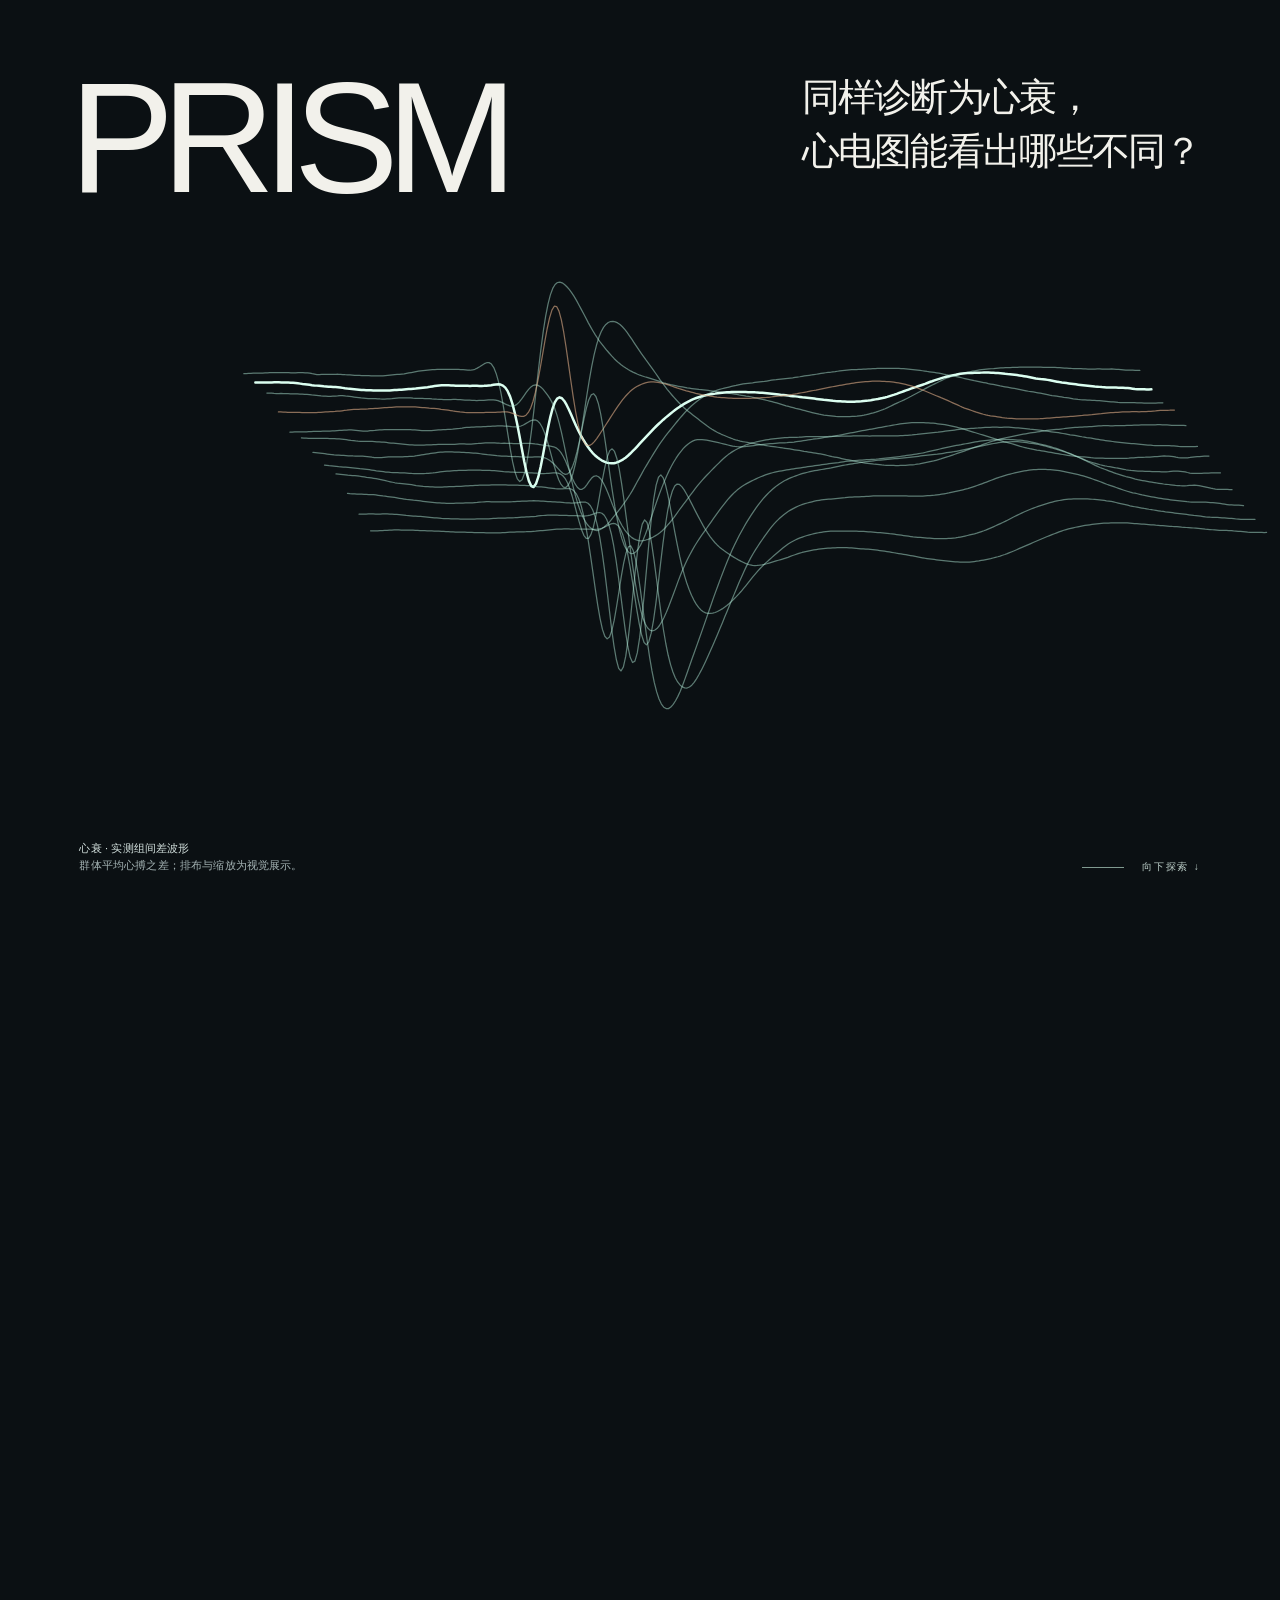
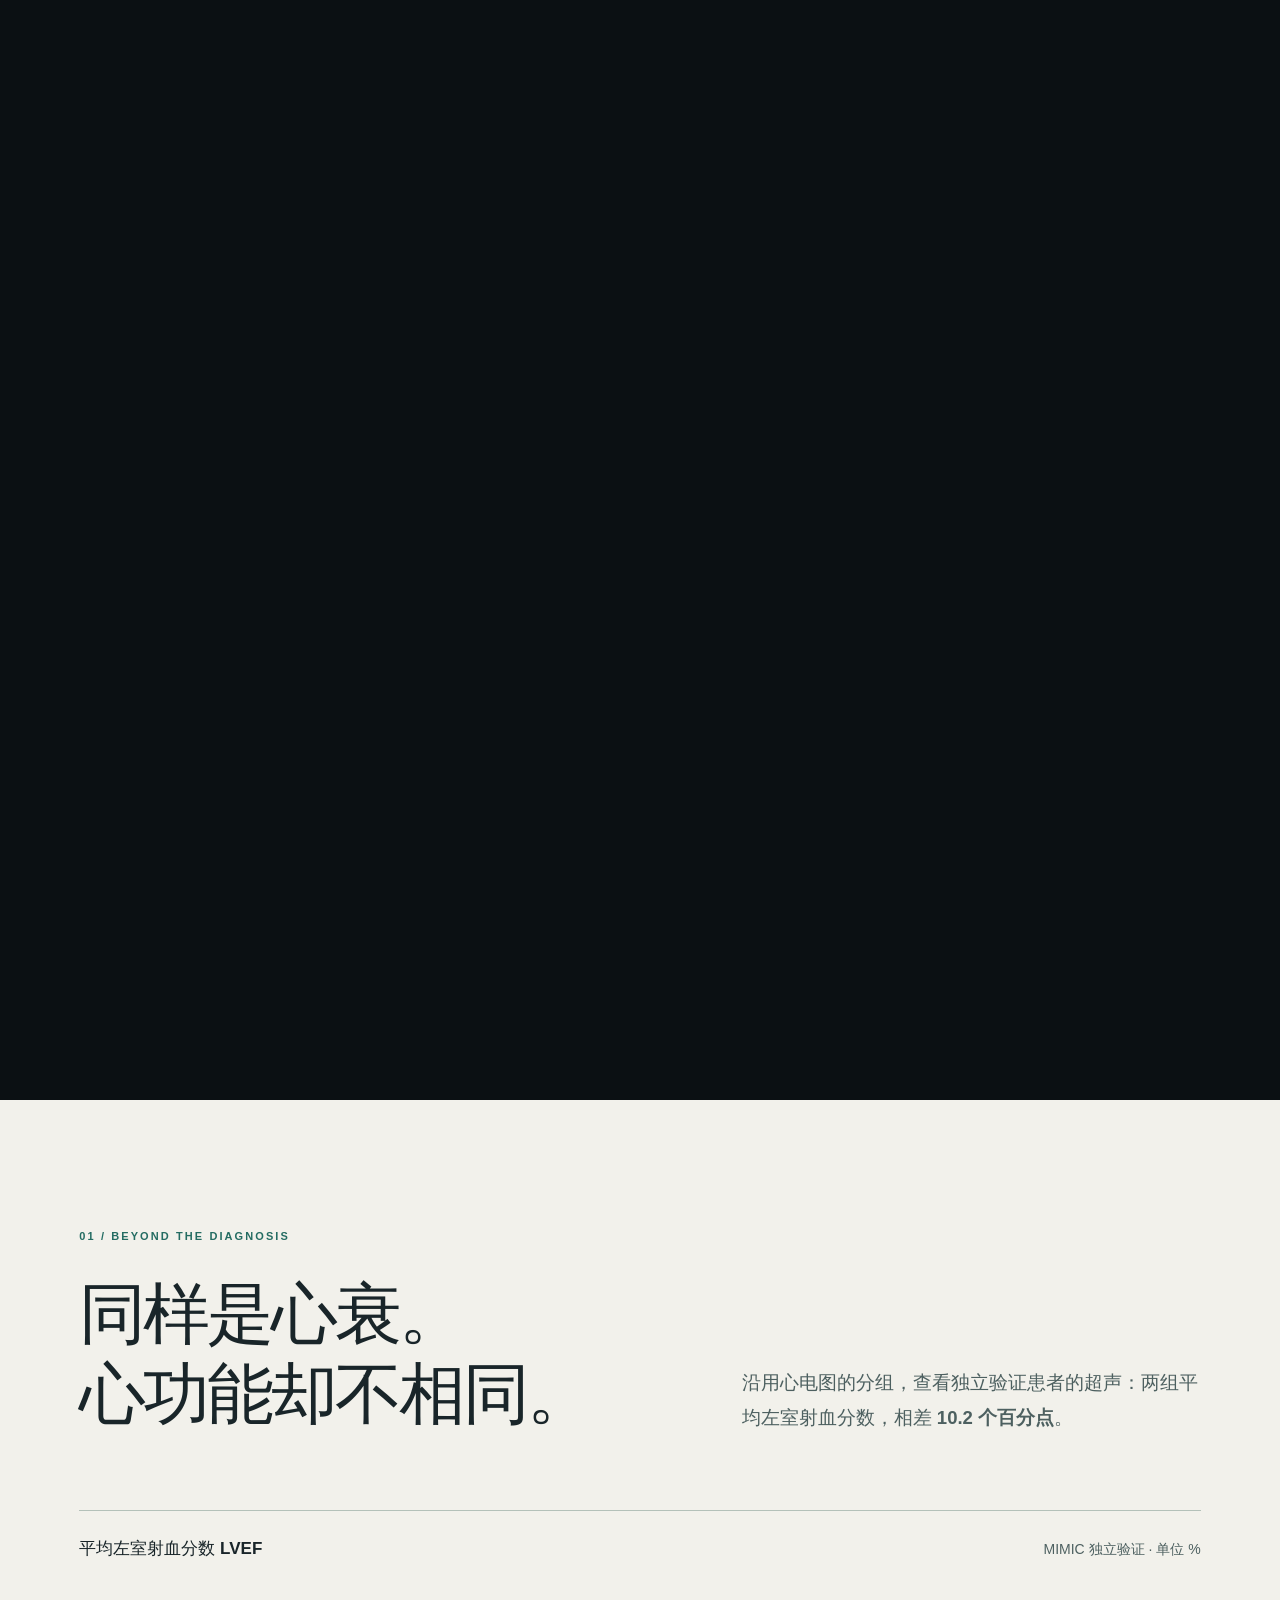
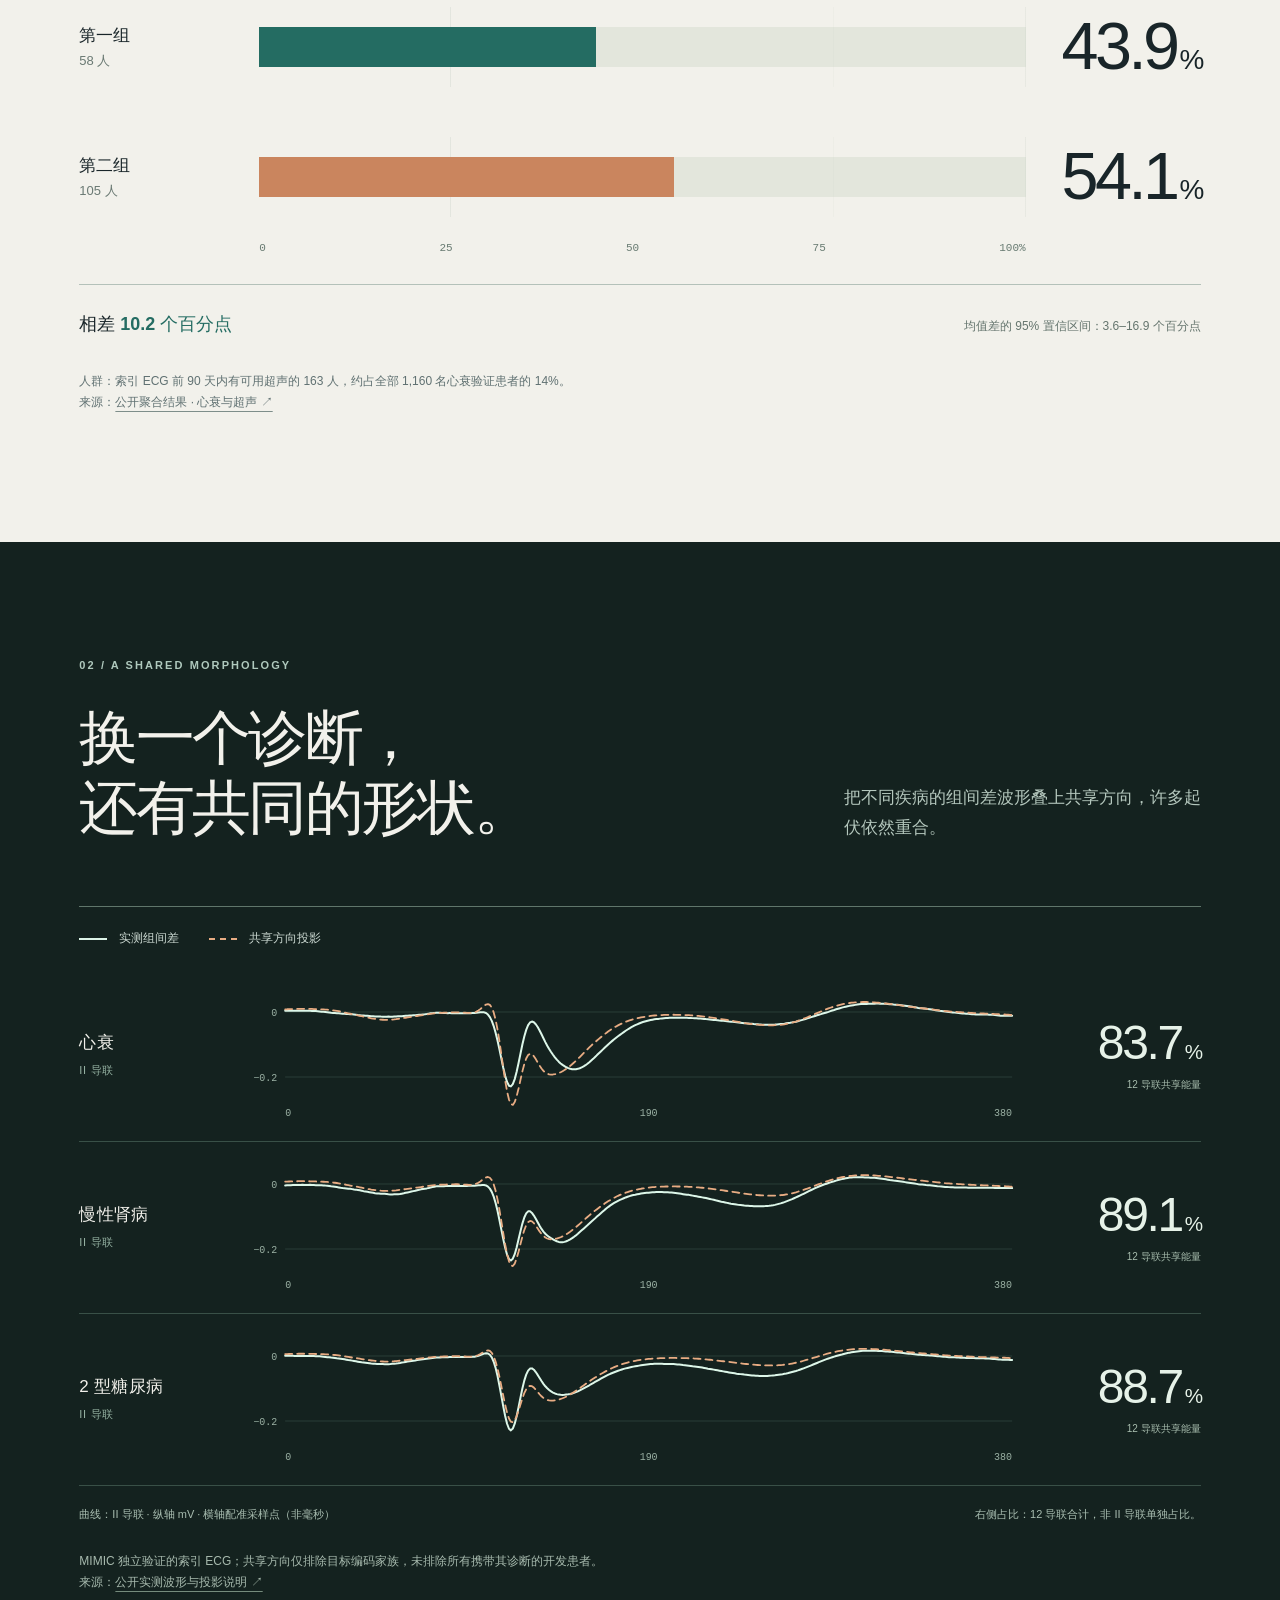
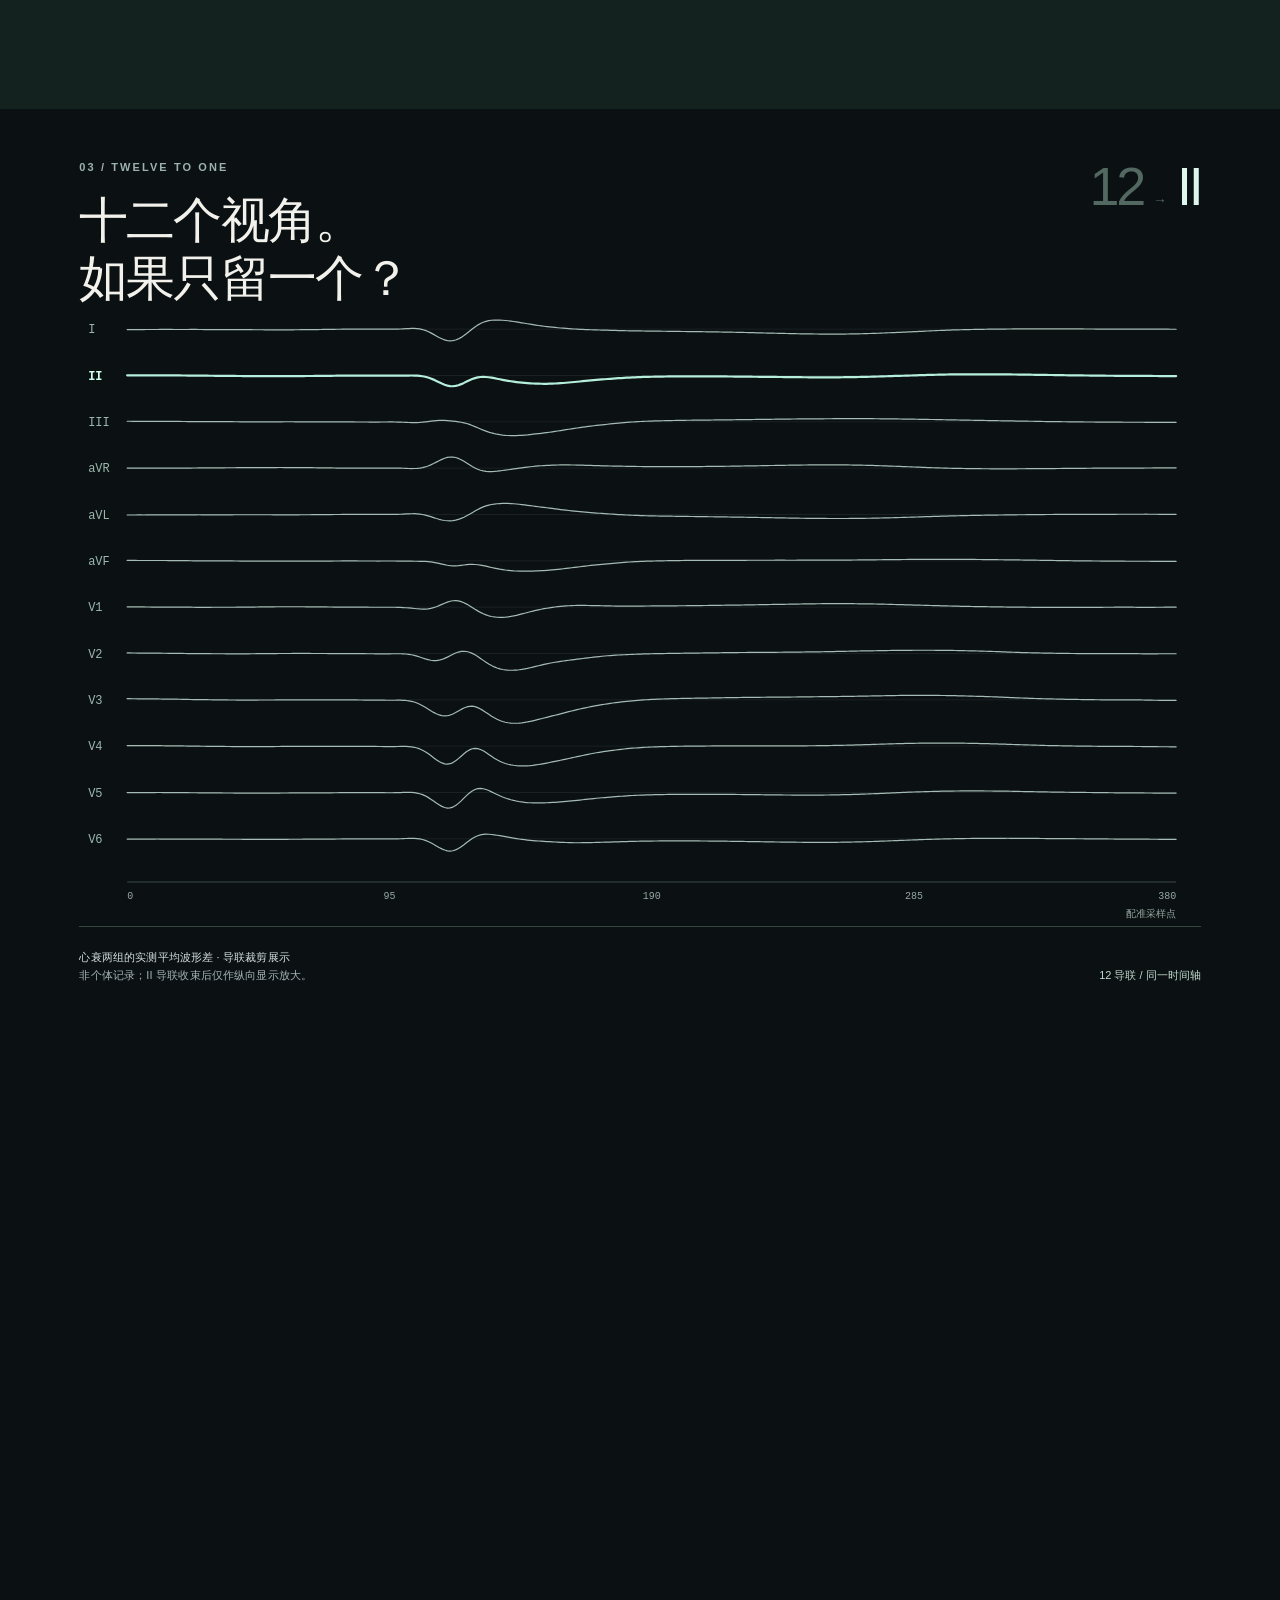
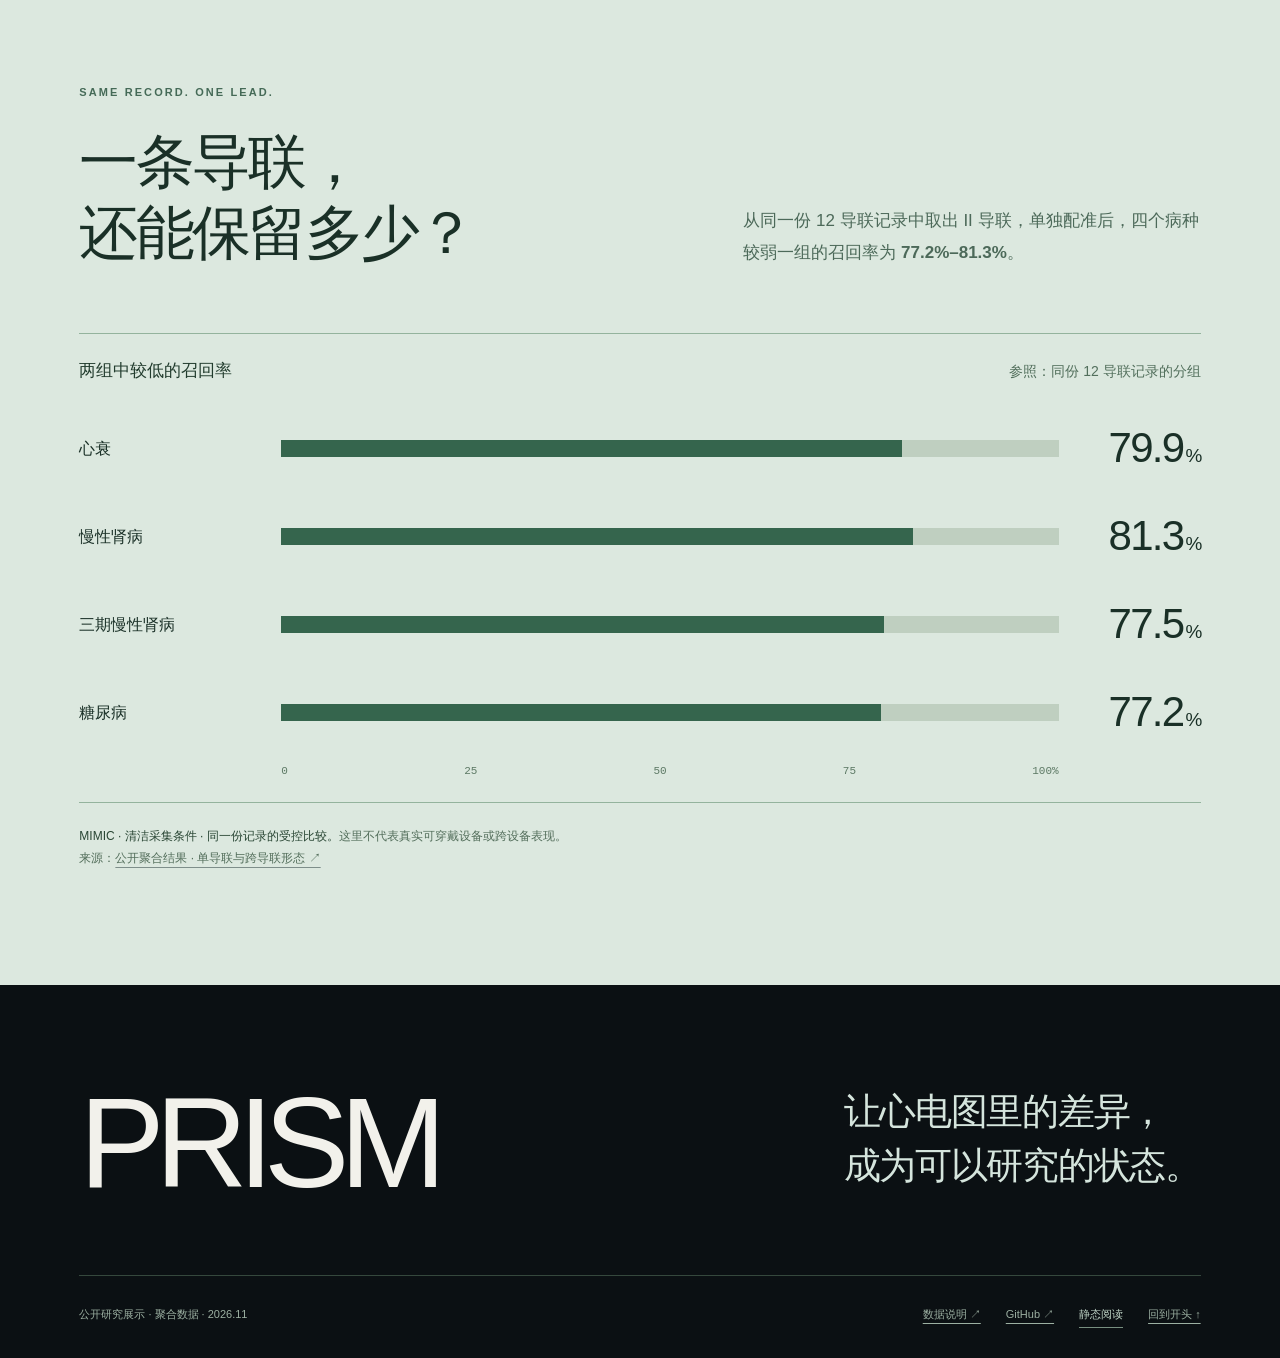
==== index.html @ 3e8dd312 "Polish static II axis readability on small screens" ====
<!doctype html>
<html lang="zh-CN">
<head>
<meta charset="utf-8">
<meta name="viewport" content="width=device-width, initial-scale=1">
<meta name="theme-color" content="#0b1013">
<meta name="description" content="同样的诊断，不同的心电状态。用实测波形、独立超声与单导联对照，走进 PRISM 的三项研究观察。">
<meta name="color-scheme" content="dark light">
<title>PRISM — 看见诊断之内的不同</title>
<style>
:root{--night:#0b1013;--paper:#f2f1eb;--ink:#192529;--mint:#b5eedb;--teal:#246c62;--amber:#ca855e;--soft:#a8b6b8;--hair:rgba(192,214,211,.2);--gutter:clamp(22px,6.2vw,108px);--max:1360px}
*{box-sizing:border-box}html{scroll-behavior:auto;background:var(--night)}body{margin:0;color:var(--paper);background:var(--night);font-family:-apple-system,BlinkMacSystemFont,"Segoe UI","PingFang SC","Hiragino Sans GB","Microsoft YaHei",sans-serif;-webkit-font-smoothing:antialiased;line-height:1.6}body,h1,h2,h3,p,figure{margin:0}a{color:inherit;text-underline-offset:5px}a:hover{text-decoration-thickness:2px}a:focus-visible,button:focus-visible{outline:2px solid currentColor;outline-offset:6px}button{font:inherit}::selection{background:#b5eedb;color:#0b1013}.skip{position:fixed;top:12px;left:12px;z-index:50;transform:translateY(-150%);padding:10px 15px;background:var(--paper);color:var(--ink)}.skip:focus{transform:none}.wrap{width:100%;max-width:var(--max);margin-inline:auto}.eyebrow{font-size:11px;letter-spacing:.19em;text-transform:uppercase;font-weight:600}.section-heading{font-size:clamp(36px,5.25vw,78px);line-height:1.2;letter-spacing:-.045em;font-weight:520}.section-heading span{display:block}.source{font-size:12px;line-height:1.8;color:#607172}.source a{text-decoration-color:#7e8e8a}.tabular{font-variant-numeric:tabular-nums}.sr-only{position:absolute;width:1px;height:1px;padding:0;margin:-1px;overflow:hidden;clip:rect(0,0,0,0);white-space:nowrap;border:0}.scene-source{font-size:11px;letter-spacing:.015em;line-height:1.6;color:#a4b3b4}.scene-source strong{font-weight:500;color:#d5e2df}.mono{font-family:"SFMono-Regular",Consolas,"Liberation Mono",monospace}
/* A native-scrolling document. Only the two stages have sticky positioning. */
.story{position:relative}.stage{position:relative;min-height:800px}.motion .story{height:300vh;height:300svh}.motion .stage{position:sticky;top:0;height:100vh;height:100svh;min-height:0}.hero{background:var(--night)}.hero-stage{isolation:isolate;overflow:hidden;height:100vh;height:100svh;min-height:680px}.hero-top{position:absolute;top:clamp(45px,8vh,90px);left:var(--gutter);right:var(--gutter);display:flex;justify-content:space-between;align-items:start;gap:40px;z-index:2}.wordmark{font-family:"Helvetica Neue",Arial,sans-serif;font-size:clamp(86px,12.3vw,182px);font-weight:500;letter-spacing:-.08em;line-height:.83;margin-left:-.065em}.hero-question{font-size:clamp(26px,3vw,47px);font-weight:450;line-height:1.42;letter-spacing:-.045em;margin-top:-.06em;max-width:18em}.hero-question span{display:block}.hero-copy{position:absolute;inset:8vh var(--gutter) auto;opacity:0;z-index:2;text-align:center;font-size:clamp(31px,4vw,61px);font-weight:450;line-height:1.32;letter-spacing:-.04em;pointer-events:none}.hero-copy span{display:block}.hero-art{position:absolute;top:27%;left:0;width:100%;height:64%;overflow:visible}.hero-trace{color:var(--mint);opacity:.36}.hero-trace use{fill:none;stroke:currentColor;stroke-width:1.25;vector-effect:non-scaling-stroke;stroke-linejoin:round;stroke-linecap:round}.hero-trace[data-lead="II"]{opacity:1;color:#dcfff1}.hero-trace[data-lead="II"] use{stroke-width:2.5}.hero-trace[data-lead="aVR"]{color:#e0ad88;opacity:.55}.hero-focus{opacity:0}.hero-focus rect{fill:#b5eedb;fill-opacity:.06;stroke:#b5eedb;stroke-opacity:.18;stroke-width:1}.hero-focus text{fill:#d1e2db;font-size:11px}.hero-axis{opacity:0;fill:#8d9e9e;font-size:11px}.hero-axis line{stroke:#91aaa1;stroke-opacity:.22}.hero-foot{position:absolute;bottom:25px;left:var(--gutter);right:var(--gutter);display:flex;justify-content:space-between;align-items:end;gap:24px;z-index:2}.scroll-note{display:flex;align-items:center;gap:18px;font-size:10px;letter-spacing:.18em;white-space:nowrap;color:#bed0ca}.scroll-note:before{content:"";width:42px;height:1px;background:#809a90}.hero-progress{position:absolute;bottom:0;left:0;height:2px;width:100%;background:#b5eedb;transform:scaleX(0);transform-origin:0 0;opacity:.65}
/* The clinical result is a quiet, fully static figure. */
.clinical{background:var(--paper);color:var(--ink);padding:clamp(80px,10vw,150px) var(--gutter)}.clinical-head{display:grid;grid-template-columns:1.22fr 1fr;align-items:end;gap:8vw;margin-bottom:75px}.clinical .eyebrow{margin-bottom:28px;color:var(--teal)}.clinical-intro{font-size:clamp(16px,1.45vw,21px);max-width:28em;color:#4d6060;line-height:1.85}.echo-chart{border-top:1px solid #b4c1b9;padding-top:24px}.figure-title{display:flex;align-items:baseline;justify-content:space-between;gap:20px;color:#4d6060;font-size:14px;margin-bottom:20px}.figure-title strong{font-weight:550;color:var(--ink);font-size:17px}.echo-row{display:grid;grid-template-columns:150px 1fr 145px;gap:30px;align-items:center;min-height:130px}.group-label{font-size:17px;font-weight:500}.group-label small{display:block;font-size:13px;font-weight:400;color:#6a7973;margin-top:2px}.echo-track{height:40px;background:#e3e6dc;position:relative}.echo-track:before{content:"";position:absolute;inset:-20px 0;background:repeating-linear-gradient(90deg,transparent 0,transparent calc(25% - 1px),#bac7bb 25%);opacity:.35}.echo-fill{position:relative;height:100%;background:var(--teal)}.echo-row.group-b .echo-fill{background:var(--amber)}.echo-value{font:400 clamp(49px,5.2vw,76px)/1.1 "Helvetica Neue",Arial,sans-serif;letter-spacing:-.055em;text-align:right;font-variant-numeric:tabular-nums}.echo-value small{font-size:.42em;margin-left:3px}.echo-axis{margin:0 175px 0 180px;display:flex;justify-content:space-between;font:11px "SFMono-Regular",Consolas,monospace;color:#687b72}.echo-summary{border-top:1px solid #b4c1b9;margin-top:30px;padding-top:25px;display:flex;justify-content:space-between;gap:32px;align-items:baseline}.echo-summary p{font-size:clamp(16px,1.4vw,20px)}.echo-summary strong{font-weight:550;color:var(--teal)}.echo-summary small{font-size:12px;color:#65756e}.clinical .source{margin-top:32px;max-width:87em}
/* Three measured differences. Dashed strokes mean projections throughout. */
.shared{background:#14221f;padding:clamp(80px,9vw,140px) var(--gutter)}.shared-head{display:flex;justify-content:space-between;gap:50px;align-items:end;margin-bottom:62px}.shared .eyebrow{color:#afc9bd;margin-bottom:28px}.shared .section-heading{font-size:clamp(35px,4.6vw,68px)}.shared-intro{font-size:17px;max-width:21em;color:#b4c7bd;line-height:1.8}.wave-legend{display:flex;gap:30px;font-size:12px;flex-wrap:wrap;color:#ccd9d2;border-top:1px solid #60766b;padding-top:22px;padding-bottom:22px}.legend-item{display:flex;gap:12px;align-items:center}.legend-line{display:inline-block;width:28px;height:0;border-top:2px solid #dcf3e7}.legend-line.projected{border-top:2px dashed #e8ac83}.shared-row{display:grid;grid-template-columns:140px minmax(0,1fr) 150px;align-items:center;gap:32px;border-bottom:1px solid #395047;padding:24px 0}.shared-label h3{font-size:17px;font-weight:500;letter-spacing:.015em}.shared-label span{font-size:11px;color:#96b3a3;letter-spacing:.06em}.shared-wave{display:block;width:100%;overflow:visible}.shared-grid line{stroke:#527165;stroke-width:1;opacity:.35}.shared-grid text,.shared-ticks text{fill:#9bb1a4;font-size:13px;font-family:Consolas,monospace}.observed-path,.shared-path{fill:none;stroke-width:2;vector-effect:non-scaling-stroke;stroke-linejoin:round;stroke-linecap:round}.observed-path{stroke:#ddf7e9}.shared-path{stroke:#e8ac83;stroke-dasharray:7 5;stroke-width:1.8}.shared-share{text-align:right}.shared-share strong{font:400 48px/1 "Helvetica Neue",Arial,sans-serif;letter-spacing:-.05em;font-variant-numeric:tabular-nums;color:#e6f2e8}.shared-share small{font-size:.43em;margin-left:3px}.shared-share span{display:block;font-size:10px;color:#a7bcad;margin-top:10px}.shared-annotation{display:flex;justify-content:space-between;gap:30px;color:#a9beb1;font-size:11px;margin-top:20px}.shared .source{margin-top:27px;color:#a7baae}.shared .source a{text-decoration-color:#758b7c}
/* The signature shot: one unchanged II path, continuously translated and scaled. */
.lead-story{background:var(--night)}.motion .lead-story{height:340vh;height:340svh}.lead-stage{padding:50px var(--gutter) 25px;display:grid;grid-template-rows:126px minmax(0,1fr) 58px;gap:8px;height:860px}.lead-top{position:relative}.lead-top .eyebrow{color:#9cb2ad;margin-bottom:14px}.lead-top h2{font-size:clamp(32px,3.8vw,56px);line-height:1.2;letter-spacing:-.04em;font-weight:450}.lead-top h2 span{display:block}.lead-copy{position:absolute;left:0;right:0;top:32px;opacity:0;font-size:clamp(32px,3.8vw,56px);line-height:1.2;letter-spacing:-.04em;pointer-events:none}.lead-copy span{display:block}.lead-count{position:absolute;right:0;top:0;font:400 54px/1 "Helvetica Neue",Arial,sans-serif;letter-spacing:-.06em;color:#526861}.lead-count span{color:#def6eb}.lead-count small{font-size:14px;letter-spacing:0;margin-inline:10px}.fold-svg{display:block;width:100%;height:100%;min-height:0;overflow:visible}.fold-row .row-baseline{stroke:#9ebdb0;stroke-opacity:.1;stroke-width:1}.fold-row use{fill:none;stroke:#a5bbb3;stroke-width:1.2;vector-effect:non-scaling-stroke;stroke-linecap:round;stroke-linejoin:round}.fold-row.selected use{stroke:var(--mint);stroke-width:2.2}.lead-label{font:13px "SFMono-Regular",Consolas,monospace;fill:#9cb8ad}.selected .lead-label{fill:#d2ffea;font-weight:600}.fold-axis text{fill:#96a89f;font:11px "SFMono-Regular",Consolas,monospace}.fold-axis line{stroke:#8fb19f;stroke-opacity:.35}.fold-scale{opacity:0}.fold-scale line{stroke:#9bb8a9;stroke-width:1}.fold-scale text{fill:#c1d2c7;font:11px "SFMono-Regular",Consolas,monospace}.lead-foot{display:flex;align-items:end;justify-content:space-between;gap:24px;border-top:1px solid #32473e;padding-top:12px}.lead-foot .scene-source{font-size:11px}.lead-phase{font-size:11px;color:#bfd9cb;white-space:nowrap}.lead-progress{height:2px;position:absolute;bottom:0;left:0;background:var(--mint);transform-origin:0 0;width:100%;transform:scaleX(0)}.static-ii{padding:30px var(--gutter) 65px;border-top:1px solid #273c32}.static-ii p{font-size:15px;color:#bfd0c6}.static-ii svg{width:100%;height:auto;display:block;margin-top:20px;max-height:320px}.motion .static-ii{display:none}.static-ii path,.static-ii use{fill:none;stroke:var(--mint);stroke-width:2;vector-effect:non-scaling-stroke}.static-ii text{fill:#a5baad;font-size:14px;font-family:Consolas,monospace}.static-ii line{stroke:#364e40}
/* The single-lead result appears only after the stage has completed. */
.single-result{background:#dce8df;color:#1a3027;padding:clamp(80px,9vw,140px) var(--gutter)}.single-head{display:grid;grid-template-columns:1.2fr 1fr;gap:9vw;margin-bottom:65px;align-items:end}.single-result .eyebrow{color:#456a57;margin-bottom:25px}.single-result .section-heading{font-size:clamp(36px,4.6vw,70px)}.single-intro{font-size:17px;line-height:1.85;color:#4c6959;max-width:28em}.recall-chart{border-top:1px solid #94b39d;padding-top:23px}.recall-chart .figure-title{color:#526f5c}.recall-chart .figure-title strong{color:#223c2e}.recall-row{display:grid;grid-template-columns:170px 1fr 110px;gap:32px;align-items:center;min-height:88px}.recall-name{font-size:16px}.recall-track{height:17px;background:#bfcfc0}.recall-fill{height:100%;background:#35654d}.recall-row strong{font:400 42px/1.1 "Helvetica Neue",Arial,sans-serif;letter-spacing:-.04em;text-align:right;font-variant-numeric:tabular-nums}.recall-row strong small{font-size:.45em;margin-left:2px}.recall-axis{display:flex;justify-content:space-between;margin:9px 142px 25px 202px;font:11px "SFMono-Regular",Consolas,monospace;color:#5d7965}.single-result .source{padding-top:23px;border-top:1px solid #94b39d;color:#536e5b}.single-result .source strong{font-weight:500;color:#294634}.closing{padding:100px var(--gutter) 26px;background:var(--night)}.closing-top{display:flex;justify-content:space-between;align-items:start;gap:50px;padding-bottom:75px}.closing-brand{font-family:"Helvetica Neue",Arial,sans-serif;font-size:clamp(72px,10vw,145px);font-weight:450;letter-spacing:-.075em;line-height:.9}.closing-line{font-size:clamp(22px,2.9vw,42px);line-height:1.45;font-weight:400;letter-spacing:-.035em;color:#d5e5dd}.footer-line{border-top:1px solid #35483d;padding-top:24px;display:flex;justify-content:space-between;gap:20px;align-items:center;color:#9cb0a2;font-size:11px}.footer-links{display:flex;gap:25px;align-items:center;flex-wrap:wrap}.footer-links a{min-height:30px;display:inline-flex;align-items:center}.static-toggle{border:0;border-bottom:1px solid #778f80;background:transparent;color:#c1d6c8;padding:4px 0;font-size:11px;cursor:pointer;display:none}.enhanced .static-toggle{display:inline-block}.static-label{display:none}.static-mode .static-label{display:block;padding:14px var(--gutter);color:#a8bdb1;font-size:12px}.static-mode .lead-stage{height:850px}.static-mode .lead-phase{display:none}
@media(min-width:1700px){.hero-top{top:10vh}.hero-question{font-size:48px}.hero-art{top:25%;height:65%}}
@media(max-width:900px){.clinical-head,.single-head{gap:45px}.hero-question{font-size:30px}.shared-row{grid-template-columns:110px 1fr 115px;gap:22px}.shared-share strong{font-size:39px}.echo-row{grid-template-columns:120px 1fr 110px;gap:25px}.echo-axis{margin-inline:145px 135px}.echo-value{font-size:56px}.shared-intro{font-size:16px}.shared-head{gap:35px}.recall-row{grid-template-columns:150px 1fr 100px;gap:25px}.recall-axis{margin-inline:175px 125px}.lead-stage{padding-top:35px;grid-template-rows:114px minmax(0,1fr) 62px}}
@media(max-width:640px){
 :root{--gutter:23px}.motion .story{height:230vh;height:230svh}.motion .lead-story{height:250vh;height:250svh}.hero-stage{min-height:650px}.hero-top{top:58px;display:block}.wordmark{font-size:clamp(81px,23vw,120px)}.hero-question{margin-top:30px;font-size:27px;line-height:1.45;letter-spacing:-.05em}.hero-art{top:36%;height:53%}.hero-copy{top:12vh;font-size:32px;text-align:left;inset-inline:var(--gutter)}.hero-foot{bottom:21px;gap:8px;align-items:end}.hero-foot .scene-source{font-size:10px;max-width:26em;line-height:1.7}.scroll-note{font-size:9px;letter-spacing:.06em;gap:8px}.scroll-note:before{width:16px}.hero-focus text{font-size:10px}.hero-axis{font-size:10px}.clinical,.shared,.single-result{padding-block:75px}.clinical-head,.single-head{grid-template-columns:1fr;gap:25px;margin-bottom:43px}.clinical .eyebrow,.shared .eyebrow,.single-result .eyebrow{margin-bottom:22px}.section-heading{font-size:39px}.clinical-intro,.single-intro{font-size:15px;line-height:1.85}.figure-title{align-items:start;font-size:11px;margin-bottom:22px;gap:12px}.figure-title strong{font-size:15px}.echo-row{grid-template-columns:1fr auto;gap:10px 15px;margin-bottom:22px;min-height:0}.group-label{font-size:14px;grid-column:1;grid-row:1}.group-label small{display:inline;margin-left:8px;font-size:11px}.echo-value{font-size:48px;grid-column:2;grid-row:1}.echo-track{grid-column:1/-1;grid-row:2;height:30px}.echo-track:before{inset:-6px 0}.echo-axis{margin:5px 0 0;font-size:10px}.echo-summary{display:block;margin-top:25px;padding-top:21px}.echo-summary p{font-size:17px}.echo-summary small{display:block;margin-top:9px}.clinical .source{margin-top:24px;font-size:11px;line-height:1.85}.shared-head{display:block;margin-bottom:35px}.shared .section-heading,.single-result .section-heading{font-size:38px}.shared-intro{font-size:15px;margin-top:26px;max-width:none}.wave-legend{gap:18px;font-size:10px;padding-block:19px}.legend-item{gap:7px}.legend-line{width:22px}.shared-row{grid-template-columns:1fr auto;gap:0;padding-block:22px}.shared-label{grid-column:1;grid-row:1;align-self:center}.shared-label h3{font-size:15px}.shared-label span{font-size:10px}.shared-share{grid-column:2;grid-row:1}.shared-share strong{font-size:33px}.shared-share span{font-size:9px;margin-top:5px}.shared-wave{grid-column:1/-1;grid-row:2;margin-top:15px;height:118px}.shared-grid text,.shared-ticks text{font-size:26px}.shared-wave .observed-path{stroke-width:1.8}.shared-wave .shared-path{stroke-width:1.5;stroke-dasharray:5 4}.shared-annotation{display:block;font-size:10px;margin-top:18px}.shared-annotation span{display:block;margin-top:5px}.shared .source{font-size:11px;line-height:1.9;margin-top:20px}.lead-stage{padding-top:32px;padding-bottom:22px;grid-template-rows:118px minmax(0,1fr) 72px;gap:6px;height:860px}.lead-top .eyebrow{font-size:10px;margin-bottom:16px}.lead-top h2,.lead-copy{font-size:31px}.lead-copy{top:33px}.lead-count{font-size:36px;right:0;top:0}.lead-count small{font-size:10px;margin-inline:4px}.lead-foot{gap:10px;align-items:start;padding-top:11px}.lead-foot .scene-source{font-size:10px;max-width:25em}.lead-phase{font-size:9px;padding-top:1px;max-width:6em;white-space:normal;text-align:right}.recall-row{grid-template-columns:1fr auto;gap:10px 15px;margin-bottom:27px;min-height:0}.recall-name{font-size:14px;grid-column:1;grid-row:1}.recall-row strong{font-size:37px;grid-column:2;grid-row:1}.recall-track{height:14px;grid-column:1/-1;grid-row:2}.recall-axis{margin:0 0 25px;font-size:10px}.single-result .source{font-size:11px;line-height:1.85}.single-result .figure-title{margin-bottom:30px}.closing{padding-top:75px}.closing-top{display:block;padding-bottom:55px}.closing-brand{font-size:95px;margin-bottom:35px}.closing-line{font-size:26px}.footer-line{display:block;font-size:10px}.footer-links{gap:20px;margin-top:17px}.static-ii{padding-top:22px}.static-ii svg text{font-size:38px}.static-mode .lead-stage{height:800px}.static-mode .fold-svg .lead-label{font-size:25px}.static-mode .fold-svg .fold-axis text{font-size:22px}
}
@media(max-height:650px) and (min-width:641px){.hero-top{top:35px}.wordmark{font-size:100px}.hero-question{font-size:28px}.hero-art{top:25%;height:63%}.lead-stage{padding-top:24px;grid-template-rows:95px minmax(0,1fr) 46px}.lead-top h2,.lead-copy{font-size:34px}.lead-top .eyebrow{font-size:10px;margin-bottom:8px}.lead-copy{top:27px}.lead-foot{padding-top:8px}.lead-foot .scene-source{font-size:9px}.lead-count{font-size:38px}}
@media(prefers-reduced-motion:reduce){html{scroll-behavior:auto}.motion .story{height:auto!important}.motion .stage{position:relative!important;height:850px;min-height:0}.motion .static-ii{display:block}.hero-progress,.lead-progress{display:none}}
@media print{body{background:white;color:black}.story,.motion .story{height:auto!important}.stage,.motion .stage{position:relative!important;height:720px!important;break-inside:avoid}.hero,.lead-story,.shared,.closing{print-color-adjust:exact;-webkit-print-color-adjust:exact}.static-ii,.motion .static-ii{display:block}.static-toggle,.scroll-note{display:none}.clinical,.shared,.single-result{padding:50px 30px;break-inside:avoid}}
</style>
</head>
<body>
<noscript><style>@media(max-width:640px){.lead-stage{height:auto;grid-template-rows:118px 280px 72px}.fold-svg .lead-label{font-size:36px}.fold-svg .fold-axis text{font-size:30px}.shared-grid text,.shared-ticks text{font-size:34px}}</style></noscript>
<a class="skip" href="#clinical">跳到研究结果</a>
<main id="top">
<section class="story hero" id="opening" aria-label="从心电图看见同一诊断内的不同">
 <div class="stage hero-stage">
  <div class="hero-top"><h1 class="wordmark">PRISM</h1><p class="hero-question"><span>同样诊断为心衰，</span><span>心电图能看出哪些不同？</span></p></div>
  <p class="hero-copy" id="hero-copy-one" aria-hidden="true"><span>放在同一坐标里，</span><span>差异显出形状。</span></p>
  <p class="hero-copy" id="hero-copy-two" aria-hidden="true"><span>先用心电图分组，</span><span>再打开超声报告。</span></p>
  <svg class="hero-art" viewBox="0 0 1400 650" xmlns:xlink="http://www.w3.org/1999/xlink" role="img" aria-label="心衰两组的实测平均心搏差，十二条导联的视觉排布；非个人 ECG。滚动后对齐并聚焦 II 导联。">
   <defs><path id="hf-I" vector-effect="non-scaling-stroke" stroke-linejoin="round" stroke-linecap="round" d="M0.000,8.90397 L2.632,8.56837 L5.263,8.38109 L7.895,8.10903 L10.526,7.77898 L13.158,7.68788 L15.789,7.65776 L18.421,7.62053 L21.053,7.34049 L23.684,7.14501 L26.316,6.90470 L28.947,6.59927 L31.579,6.34259 L34.211,6.42334 L36.842,6.48926 L39.474,6.30493 L42.105,6.40777 L44.737,6.57028 L47.368,6.56694 L50.000,6.58062 L52.632,6.76147 L55.263,6.80074 L57.895,6.74617 L60.526,6.49987 L63.158,6.29314 L65.789,6.37938 L68.421,6.76680 L71.053,7.03966 L73.684,7.67607 L76.316,8.85980 L78.947,9.79887 L81.579,10.66474 L84.211,10.75202 L86.842,10.60686 L89.474,10.35338 L92.105,10.52341 L94.737,10.41659 L97.368,10.26385 L100.000,10.14999 L102.632,10.12259 L105.263,10.08264 L107.895,10.31921 L110.526,10.75037 L113.158,11.09816 L115.789,11.32287 L118.421,11.50245 L121.053,11.91020 L123.684,12.33138 L126.316,12.43197 L128.947,12.75620 L131.579,13.01449 L134.211,13.06795 L136.842,13.05447 L139.474,13.09344 L142.105,13.50712 L144.737,13.68875 L147.368,13.88722 L150.000,13.89176 L152.632,13.87947 L155.263,13.53023 L157.895,13.10514 L160.526,12.62606 L163.158,12.08060 L165.789,11.42616 L168.421,10.93128 L171.053,10.49718 L173.684,10.17686 L176.316,9.64744 L178.947,9.05453 L181.579,8.11539 L184.211,7.14094 L186.842,6.32403 L189.474,5.40314 L192.105,4.40192 L194.737,3.30759 L197.368,2.53224 L200.000,1.89769 L202.632,1.47061 L205.263,0.99553 L207.895,0.44196 L210.526,-0.10775 L213.158,-0.45251 L215.789,-0.65765 L218.421,-0.75781 L221.053,-0.76920 L223.684,-0.94529 L226.316,-0.93882 L228.947,-0.92652 L231.579,-0.76062 L234.211,-0.69713 L236.842,-0.54432 L239.474,-0.66137 L242.105,-0.41419 L244.737,0.05356 L247.368,0.50941 L250.000,1.02081 L252.632,1.17331 L255.263,0.57004 L257.895,-0.98547 L260.526,-3.56460 L263.158,-6.52709 L265.789,-10.06873 L268.421,-13.44628 L271.053,-15.56031 L273.684,-15.82391 L276.316,-12.53246 L278.947,-4.74271 L281.579,8.19836 L284.211,26.63425 L286.842,50.59917 L289.474,79.30329 L292.105,111.11804 L294.737,144.50307 L297.368,176.61446 L300.000,205.15421 L302.632,227.89779 L305.263,242.94433 L307.895,248.95369 L310.526,244.94678 L313.158,231.01999 L315.789,207.24359 L318.421,174.81907 L321.053,135.41667 L323.684,91.09957 L326.316,44.19844 L328.947,-2.36499 L331.579,-46.39886 L334.211,-86.06603 L336.842,-119.43909 L339.474,-146.06026 L342.105,-166.54032 L344.737,-180.96159 L347.368,-189.69215 L350.000,-194.12754 L352.632,-195.10145 L355.263,-193.35514 L357.895,-189.76000 L360.526,-184.62701 L363.158,-178.68382 L365.789,-171.54734 L368.421,-163.73536 L371.053,-154.95127 L373.684,-145.25539 L376.316,-135.40417 L378.947,-125.77467 L381.579,-115.65261 L384.211,-105.41625 L386.842,-95.90551 L389.474,-86.82429 L392.105,-78.16809 L394.737,-70.00554 L397.368,-62.63655 L400.000,-55.85552 L402.632,-49.32312 L405.263,-42.73225 L407.895,-36.65845 L410.526,-30.71477 L413.158,-25.11092 L415.789,-20.11527 L418.421,-15.31385 L421.053,-10.93342 L423.684,-7.15910 L426.316,-3.66404 L428.947,-0.37295 L431.579,2.69015 L434.211,5.32129 L436.842,7.67293 L439.474,10.02844 L442.105,12.23406 L444.737,13.96503 L447.368,15.66710 L450.000,17.23008 L452.632,18.68191 L455.263,20.35128 L457.895,22.02903 L460.526,23.72774 L463.158,25.53889 L465.789,27.29581 L468.421,29.05621 L471.053,30.60704 L473.684,31.93882 L476.316,33.15790 L478.947,34.22987 L481.579,35.25221 L484.211,36.42910 L486.842,37.44541 L489.474,38.35804 L492.105,39.29958 L494.737,40.31201 L497.368,41.09833 L500.000,41.86432 L502.632,42.57843 L505.263,43.21652 L507.895,43.78111 L510.526,44.19790 L513.158,44.70574 L515.789,45.38340 L518.421,46.15963 L521.053,46.82482 L523.684,47.57183 L526.316,48.42925 L528.947,49.16682 L531.579,49.84631 L534.211,50.50867 L536.842,51.13325 L539.474,51.86063 L542.105,52.60380 L544.737,53.29393 L547.368,54.11426 L550.000,55.06312 L552.632,56.04546 L555.263,56.86479 L557.895,57.64771 L560.526,58.55605 L563.158,59.33023 L565.789,60.18047 L568.421,61.40562 L571.053,62.55251 L573.684,63.71846 L576.316,64.82145 L578.947,65.91381 L581.579,67.17687 L584.211,68.51548 L586.842,69.77591 L589.474,71.05233 L592.105,72.51403 L594.737,74.01183 L597.368,75.41625 L600.000,76.97234 L602.632,78.62540 L605.263,80.26820 L607.895,81.72684 L610.526,83.17256 L613.158,84.59181 L615.789,85.91985 L618.421,87.11514 L621.053,88.44970 L623.684,89.80933 L626.316,91.10514 L628.947,92.56703 L631.579,94.00782 L634.211,95.31404 L636.842,96.55711 L639.474,97.76531 L642.105,99.04177 L644.737,100.08770 L647.368,100.85360 L650.000,101.44542 L652.632,102.07918 L655.263,102.60484 L657.895,103.29936 L660.526,103.97317 L663.158,104.25805 L665.789,104.36519 L668.421,104.37594 L671.053,104.46884 L673.684,104.34627 L676.316,104.14598 L678.947,103.97948 L681.579,103.89493 L684.211,103.49880 L686.842,102.80393 L689.474,102.00103 L692.105,101.09514 L694.737,99.93713 L697.368,98.63493 L700.000,97.30724 L702.632,95.97422 L705.263,94.36686 L707.895,92.58933 L710.526,90.74137 L713.158,88.88872 L715.789,86.82580 L718.421,84.42735 L721.053,81.88243 L723.684,79.28094 L726.316,76.71403 L728.947,74.24045 L731.579,71.88649 L734.211,69.55148 L736.842,67.11484 L739.474,64.53130 L742.105,61.90873 L744.737,59.19845 L747.368,56.31574 L750.000,53.55389 L752.632,50.70686 L755.263,47.89349 L757.895,45.04213 L760.526,42.15043 L763.158,39.21587 L765.789,36.48892 L768.421,33.92050 L771.053,31.45521 L773.684,28.88850 L776.316,26.21019 L778.947,23.65115 L781.579,21.25855 L784.211,19.03402 L786.842,17.03880 L789.474,15.32435 L792.105,13.61878 L794.737,12.14114 L797.368,10.73971 L800.000,9.49914 L802.632,8.28450 L805.263,7.13776 L807.895,5.83982 L810.526,4.49938 L813.158,3.30146 L815.789,2.33783 L818.421,1.39427 L821.053,0.43761 L823.684,-0.28235 L826.316,-0.84616 L828.947,-1.26261 L831.579,-1.71225 L834.211,-2.15697 L836.842,-2.54911 L839.474,-3.15560 L842.105,-3.69556 L844.737,-4.14326 L847.368,-4.37625 L850.000,-4.52930 L852.632,-4.71351 L855.263,-4.87649 L857.895,-5.00489 L860.526,-5.07650 L863.158,-5.33326 L865.789,-5.56295 L868.421,-5.53910 L871.053,-5.64977 L873.684,-5.72557 L876.316,-5.73450 L878.947,-5.92498 L881.579,-5.94128 L884.211,-5.83217 L886.842,-5.64564 L889.474,-5.54483 L892.105,-5.44285 L894.737,-5.16102 L897.368,-5.13630 L900.000,-5.12830 L902.632,-5.18330 L905.263,-5.13884 L907.895,-4.92110 L910.526,-4.49241 L913.158,-4.00065 L915.789,-3.57025 L918.421,-3.31595 L921.053,-3.08516 L923.684,-2.76092 L926.316,-2.61904 L928.947,-2.49006 L931.579,-2.42953 L934.211,-2.29380 L936.842,-1.94122 L939.474,-1.62705 L942.105,-1.37736 L944.737,-1.34066 L947.368,-1.40636 L950.000,-1.51607 L952.632,-1.60977 L955.263,-1.72163 L957.895,-1.58462 L960.526,-1.54801 L963.158,-1.43373 L965.789,-1.57973 L968.421,-1.60735 L971.053,-1.34683 L973.684,-1.02669 L976.316,-0.65184 L978.947,-0.17419 L981.579,0.32526 L984.211,0.93252 L986.842,0.99791 L989.474,0.96556 L992.105,1.10634 L994.737,1.34495 L997.368,1.58424 L1000.000,1.60201"/>
<path id="hf-II" vector-effect="non-scaling-stroke" stroke-linejoin="round" stroke-linecap="round" d="M0.000,-3.57500 L2.632,-3.72789 L5.263,-3.66269 L7.895,-3.57015 L10.526,-3.73288 L13.158,-3.78495 L15.789,-3.54684 L18.421,-3.58447 L21.053,-3.98858 L23.684,-3.99868 L26.316,-3.89875 L28.947,-3.84132 L31.579,-3.65024 L34.211,-3.49721 L36.842,-3.42458 L39.474,-3.23686 L42.105,-2.84760 L44.737,-2.44850 L47.368,-1.81571 L50.000,-1.10381 L52.632,-0.41793 L55.263,0.14887 L57.895,0.76785 L60.526,1.53821 L63.158,2.42034 L65.789,2.99698 L68.421,3.34970 L71.053,3.73966 L73.684,4.11038 L76.316,4.73974 L78.947,5.23334 L81.579,5.73488 L84.211,6.00179 L86.842,6.27252 L89.474,6.59171 L92.105,6.99721 L94.737,7.57445 L97.368,8.36294 L100.000,9.21493 L102.632,9.91854 L105.263,10.49793 L107.895,10.98005 L110.526,11.37479 L113.158,11.80316 L115.789,12.44032 L118.421,13.06642 L121.053,13.23613 L123.684,13.50451 L126.316,13.66404 L128.947,13.66861 L131.579,14.09136 L134.211,14.36960 L136.842,14.28648 L139.474,14.28914 L142.105,14.20886 L144.737,14.38603 L147.368,14.26826 L150.000,13.94939 L152.632,13.52930 L155.263,13.20773 L157.895,13.14377 L160.526,12.74056 L163.158,12.29905 L165.789,11.84154 L168.421,11.41977 L171.053,11.03358 L173.684,10.65679 L176.316,10.17519 L178.947,9.77672 L181.579,9.25459 L184.211,8.64968 L186.842,8.07946 L189.474,7.48712 L192.105,6.87272 L194.737,6.07903 L197.368,5.15075 L200.000,4.10339 L202.632,3.47086 L205.263,2.90721 L207.895,2.45843 L210.526,2.33123 L213.158,2.50395 L215.789,2.70727 L218.421,2.83813 L221.053,3.10882 L223.684,3.47244 L226.316,3.46424 L228.947,3.51801 L231.579,3.63050 L234.211,3.63143 L236.842,3.77818 L239.474,3.91399 L242.105,3.81343 L244.737,3.77074 L247.368,3.79229 L250.000,4.04197 L252.632,4.17239 L255.263,3.85018 L257.895,3.40937 L260.526,2.95424 L263.158,2.44274 L265.789,1.51728 L268.421,0.68621 L271.053,0.50716 L273.684,1.01338 L276.316,3.25298 L278.947,7.87482 L281.579,15.68773 L284.211,27.27715 L286.842,43.28058 L289.474,63.58870 L292.105,87.69467 L294.737,114.90270 L297.368,143.38729 L300.000,171.59286 L302.632,196.19641 L305.263,215.37630 L307.895,226.76101 L310.526,229.04401 L313.158,222.02513 L315.789,206.53127 L318.421,184.02791 L321.053,157.18515 L323.684,128.24839 L326.316,100.13891 L328.947,75.22332 L331.579,55.03485 L334.211,40.60815 L336.842,32.17413 L339.474,29.41806 L342.105,31.51020 L344.737,37.51841 L347.368,46.36529 L350.000,56.97992 L352.632,68.63364 L355.263,80.80156 L357.895,92.62431 L360.526,103.57602 L363.158,113.85042 L365.789,122.91795 L368.421,131.47189 L371.053,139.40366 L373.684,146.54146 L376.316,152.86829 L378.947,158.33703 L381.579,162.81582 L384.211,166.69239 L386.842,170.09839 L389.474,172.65096 L392.105,174.68201 L394.737,175.84933 L397.368,176.25821 L400.000,176.08730 L402.632,174.88906 L405.263,172.93930 L407.895,170.45845 L410.526,167.34326 L413.158,163.72584 L415.789,159.37218 L418.421,154.50117 L421.053,149.34558 L423.684,144.14772 L426.316,138.45405 L428.947,132.56155 L431.579,127.04761 L434.211,121.51346 L436.842,115.81991 L439.474,110.28995 L442.105,104.71409 L444.737,99.04888 L447.368,93.76750 L450.000,88.84475 L452.632,84.05299 L455.263,79.19524 L457.895,74.55579 L460.526,70.24846 L463.158,66.01945 L465.789,61.76525 L468.421,57.68001 L471.053,53.82721 L473.684,50.16163 L476.316,46.68162 L478.947,43.55216 L481.579,40.58983 L484.211,37.83183 L486.842,35.28766 L489.474,32.99604 L492.105,30.95967 L494.737,29.19919 L497.368,27.66864 L500.000,26.12944 L502.632,24.71505 L505.263,23.58272 L507.895,22.58458 L510.526,21.83522 L513.158,21.17674 L515.789,20.39662 L518.421,19.67399 L521.053,19.11846 L523.684,18.57353 L526.316,18.20193 L528.947,18.01668 L531.579,17.74858 L534.211,17.64571 L536.842,17.54563 L539.474,17.46539 L542.105,17.42873 L544.737,17.51861 L547.368,17.73019 L550.000,17.89606 L552.632,17.97529 L555.263,18.12519 L557.895,18.36355 L560.526,18.84630 L563.158,19.21656 L565.789,19.45385 L568.421,19.81438 L571.053,20.23132 L573.684,20.78362 L576.316,21.37905 L578.947,21.90457 L581.579,22.63646 L584.211,23.28980 L586.842,23.97470 L589.474,24.46175 L592.105,24.89664 L594.737,25.59263 L597.368,26.29825 L600.000,26.81985 L602.632,27.27338 L605.263,27.85001 L607.895,28.51244 L610.526,29.27306 L613.158,29.81162 L615.789,30.38025 L618.421,30.96277 L621.053,31.66595 L623.684,32.25427 L626.316,32.96465 L628.947,33.61945 L631.579,34.26073 L634.211,34.90795 L636.842,35.32464 L639.474,35.81170 L642.105,36.42130 L644.737,37.09549 L647.368,37.58693 L650.000,37.90845 L652.632,38.22148 L655.263,38.69327 L657.895,38.91584 L660.526,39.02861 L663.158,39.16599 L665.789,39.17721 L668.421,39.04060 L671.053,38.87420 L673.684,38.74211 L676.316,38.36657 L678.947,37.77642 L681.579,37.16266 L684.211,36.59455 L686.842,35.87938 L689.474,34.89985 L692.105,33.96007 L694.737,33.07562 L697.368,31.96304 L700.000,30.90612 L702.632,29.70457 L705.263,28.32821 L707.895,26.59695 L710.526,24.97250 L713.158,23.40605 L715.789,21.65777 L718.421,19.64660 L721.053,17.69763 L723.684,15.89150 L726.316,14.05680 L728.947,12.09633 L731.579,10.08201 L734.211,8.23797 L736.842,6.63550 L739.474,4.82941 L742.105,3.06601 L744.737,1.34208 L747.368,-0.49464 L750.000,-2.56882 L752.632,-4.64859 L755.263,-6.35603 L757.895,-8.27360 L760.526,-10.07747 L763.158,-11.78048 L765.789,-13.40143 L768.421,-14.98665 L771.053,-16.34774 L773.684,-17.66258 L776.316,-18.90725 L778.947,-20.01144 L781.579,-20.92244 L784.211,-21.95504 L786.842,-22.93251 L789.474,-23.79200 L792.105,-24.27925 L794.737,-24.54383 L797.368,-24.75113 L800.000,-24.97837 L802.632,-25.06344 L805.263,-25.26148 L807.895,-25.43728 L810.526,-25.58649 L813.158,-25.78706 L815.789,-25.88031 L818.421,-25.76234 L821.053,-25.56439 L823.684,-25.27621 L826.316,-24.99915 L828.947,-24.59677 L831.579,-24.14169 L834.211,-23.51097 L836.842,-22.83365 L839.474,-22.33332 L842.105,-21.97139 L844.737,-21.41088 L847.368,-20.74775 L850.000,-20.06331 L852.632,-19.30723 L855.263,-18.47676 L857.895,-17.62521 L860.526,-16.72495 L863.158,-15.81218 L865.789,-14.75356 L868.421,-13.64758 L871.053,-12.64081 L873.684,-11.88916 L876.316,-11.27323 L878.947,-11.02163 L881.579,-10.18959 L884.211,-9.47377 L886.842,-8.58812 L889.474,-7.56938 L892.105,-6.51578 L894.737,-5.48286 L897.368,-4.53052 L900.000,-3.70896 L902.632,-3.04430 L905.263,-2.27987 L907.895,-1.46843 L910.526,-0.76859 L913.158,-0.15197 L915.789,0.48898 L918.421,1.18371 L921.053,1.93455 L923.684,2.62349 L926.316,3.24787 L928.947,3.83588 L931.579,4.33483 L934.211,4.81257 L936.842,5.38776 L939.474,5.66481 L942.105,6.14080 L944.737,6.63582 L947.368,7.00116 L950.000,7.41206 L952.632,7.61352 L955.263,7.67218 L957.895,7.68807 L960.526,7.56824 L963.158,7.98326 L965.789,8.07919 L968.421,8.23136 L971.053,8.52775 L973.684,8.81985 L976.316,9.42080 L978.947,10.21949 L981.579,10.92415 L984.211,11.47098 L986.842,11.49244 L989.474,11.53895 L992.105,11.60271 L994.737,11.71659 L997.368,11.86237 L1000.000,11.67320"/>
<path id="hf-III" vector-effect="non-scaling-stroke" stroke-linejoin="round" stroke-linecap="round" d="M0.000,-12.13263 L2.632,-11.97203 L5.263,-11.76738 L7.895,-11.34504 L10.526,-11.07976 L13.158,-11.05679 L15.789,-11.17699 L18.421,-10.95034 L21.053,-10.89404 L23.684,-10.69580 L26.316,-10.61092 L28.947,-10.50570 L31.579,-10.22559 L34.211,-10.14419 L36.842,-9.97813 L39.474,-9.80564 L42.105,-9.49552 L44.737,-9.20587 L47.368,-8.73876 L50.000,-8.02032 L52.632,-7.54455 L55.263,-7.15317 L57.895,-6.40337 L60.526,-5.76585 L63.158,-5.38549 L65.789,-5.10443 L68.421,-4.86194 L71.053,-4.98809 L73.684,-5.26589 L76.316,-5.59697 L78.947,-5.79998 L81.579,-6.22676 L84.211,-6.29818 L86.842,-5.94045 L89.474,-5.06805 L92.105,-4.60243 L94.737,-3.98030 L97.368,-3.30773 L100.000,-2.67921 L102.632,-2.00518 L105.263,-1.35585 L107.895,-0.89790 L110.526,-0.42792 L113.158,-0.00736 L115.789,0.17951 L118.421,0.30531 L121.053,0.34319 L123.684,0.72074 L126.316,1.00585 L128.947,1.14054 L131.579,1.20879 L134.211,1.01816 L136.842,0.76072 L139.474,0.37361 L142.105,-0.29244 L144.737,-0.73162 L147.368,-1.16219 L150.000,-1.50780 L152.632,-1.49826 L155.263,-1.64378 L157.895,-1.47629 L160.526,-1.16768 L163.158,-0.64114 L165.789,-0.25443 L168.421,-0.22715 L171.053,-0.07221 L173.684,-0.16289 L176.316,0.12639 L178.947,0.16900 L181.579,0.30550 L184.211,0.90515 L186.842,1.18431 L189.474,1.58719 L192.105,1.81703 L194.737,2.03069 L197.368,2.29550 L200.000,2.32745 L202.632,2.23549 L205.263,2.19783 L207.895,2.10058 L210.526,2.14967 L213.158,2.44111 L215.789,2.71135 L218.421,3.07385 L221.053,3.50397 L223.684,3.70929 L226.316,3.78547 L228.947,3.98831 L231.579,4.28442 L234.211,4.50687 L236.842,4.38615 L239.474,4.32529 L242.105,4.04486 L244.737,3.58747 L247.368,3.23718 L250.000,2.95062 L252.632,2.88327 L255.263,3.43470 L257.895,4.75200 L260.526,6.75864 L263.158,9.15560 L265.789,11.82628 L268.421,14.31848 L271.053,16.41889 L273.684,17.06124 L276.316,16.05473 L278.947,12.99302 L281.579,7.96877 L284.211,1.44625 L286.842,-6.00796 L289.474,-13.55391 L292.105,-20.45930 L294.737,-25.79551 L297.368,-29.48176 L300.000,-30.50998 L302.632,-29.17894 L305.263,-26.09124 L307.895,-21.39722 L310.526,-15.00849 L313.158,-7.95823 L315.789,-0.40511 L318.421,9.24274 L321.053,21.22440 L323.684,36.37999 L326.316,55.20442 L328.947,77.10224 L331.579,101.41702 L334.211,126.84920 L336.842,152.27327 L339.474,176.33955 L342.105,198.70739 L344.737,219.01254 L347.368,236.57049 L350.000,251.27324 L352.632,263.39975 L355.263,273.25439 L357.895,281.03361 L360.526,286.73267 L363.158,290.80936 L365.789,293.10021 L368.421,293.80015 L371.053,292.53429 L373.684,289.96578 L376.316,286.18014 L378.947,281.70332 L381.579,276.65412 L384.211,270.27208 L386.842,263.54641 L389.474,257.14502 L392.105,250.54240 L394.737,243.75436 L397.368,236.88053 L400.000,229.54902 L402.632,221.76565 L405.263,213.66809 L407.895,204.93969 L410.526,195.43537 L413.158,185.95117 L415.789,176.60849 L418.421,167.24741 L421.053,157.43564 L423.684,148.72962 L426.316,139.98117 L428.947,131.15637 L431.579,122.64530 L434.211,114.19544 L436.842,105.95476 L439.474,98.17286 L442.105,90.82678 L444.737,83.83284 L447.368,77.07973 L450.000,70.62862 L452.632,64.21766 L455.263,57.66686 L457.895,51.17909 L460.526,44.91664 L463.158,38.85484 L465.789,32.74709 L468.421,26.92562 L471.053,21.62580 L473.684,16.81698 L476.316,12.17430 L478.947,7.78435 L481.579,3.76620 L484.211,0.07985 L486.842,-3.39557 L489.474,-6.71086 L492.105,-9.66516 L494.737,-12.36517 L497.368,-14.74701 L500.000,-16.80117 L502.632,-18.71506 L505.263,-20.31519 L507.895,-21.70014 L510.526,-23.00469 L513.158,-24.30354 L515.789,-25.55642 L518.421,-26.82634 L521.053,-27.93437 L523.684,-29.07215 L526.316,-30.36805 L528.947,-31.52743 L531.579,-32.49259 L534.211,-33.24889 L536.842,-33.84694 L539.474,-34.45971 L542.105,-34.97590 L544.737,-35.69899 L547.368,-36.46647 L550.000,-37.08029 L552.632,-37.53760 L555.263,-38.02026 L557.895,-38.94359 L560.526,-39.98231 L563.158,-40.68596 L565.789,-41.30970 L568.421,-41.89582 L571.053,-42.60036 L573.684,-43.21302 L576.316,-43.74629 L578.947,-44.36303 L581.579,-44.99356 L584.211,-45.62766 L586.842,-46.14932 L589.474,-46.84329 L592.105,-47.65443 L594.737,-48.45571 L597.368,-49.42889 L600.000,-50.42092 L602.632,-51.17849 L605.263,-51.76425 L607.895,-52.36633 L610.526,-53.14795 L613.158,-54.00521 L615.789,-54.88792 L618.421,-55.78465 L621.053,-56.60103 L623.684,-57.36224 L626.316,-57.95421 L628.947,-58.46163 L631.579,-59.11611 L634.211,-59.84321 L636.842,-60.69725 L639.474,-61.37293 L642.105,-62.01421 L644.737,-62.55034 L647.368,-63.14733 L650.000,-63.64758 L652.632,-64.09826 L655.263,-64.37995 L657.895,-64.56763 L660.526,-64.67523 L663.158,-64.84072 L665.789,-65.25498 L668.421,-65.67317 L671.053,-65.94495 L673.684,-66.16144 L676.316,-66.35623 L678.947,-66.66477 L681.579,-67.05300 L684.211,-67.22972 L686.842,-67.15391 L689.474,-66.94733 L692.105,-66.93095 L694.737,-67.08769 L697.368,-67.06118 L700.000,-67.05005 L702.632,-67.02226 L705.263,-66.94948 L707.895,-66.67342 L710.526,-66.30823 L713.158,-65.87110 L715.789,-65.37243 L718.421,-64.82714 L721.053,-64.25938 L723.684,-63.65426 L726.316,-63.14524 L728.947,-62.64210 L731.579,-61.81850 L734.211,-61.04589 L736.842,-60.17691 L739.474,-59.47925 L742.105,-58.75336 L744.737,-58.05393 L747.368,-57.32959 L750.000,-56.40170 L752.632,-55.30242 L755.263,-54.07213 L757.895,-53.00928 L760.526,-52.12588 L763.158,-51.15384 L765.789,-50.12612 L768.421,-49.13196 L771.053,-48.11371 L773.684,-46.87376 L776.316,-45.64747 L778.947,-44.41831 L781.579,-43.15337 L784.211,-41.99668 L786.842,-40.86088 L789.474,-39.70361 L792.105,-38.72864 L794.737,-37.80030 L797.368,-36.66355 L800.000,-35.58649 L802.632,-34.58324 L805.263,-33.33573 L807.895,-32.24484 L810.526,-31.24803 L813.158,-30.28922 L815.789,-29.17724 L818.421,-28.05873 L821.053,-27.10923 L823.684,-26.13476 L826.316,-25.24395 L828.947,-24.32972 L831.579,-23.36325 L834.211,-22.46312 L836.842,-21.52713 L839.474,-20.51301 L842.105,-19.37773 L844.737,-18.27685 L847.368,-17.18202 L850.000,-16.19233 L852.632,-15.38665 L855.263,-14.61657 L857.895,-13.75565 L860.526,-12.78562 L863.158,-11.89273 L865.789,-10.81389 L868.421,-9.71157 L871.053,-8.53834 L873.684,-7.35197 L876.316,-6.41193 L878.947,-5.95641 L881.579,-5.08385 L884.211,-4.20932 L886.842,-3.41735 L889.474,-2.66710 L892.105,-2.06594 L894.737,-1.38680 L897.368,-0.47663 L900.000,0.56710 L902.632,1.34649 L905.263,2.03533 L907.895,2.60569 L910.526,2.95000 L913.158,3.28283 L915.789,3.51380 L918.421,3.67480 L921.053,3.98754 L923.684,4.18313 L926.316,4.49529 L928.947,4.88989 L931.579,5.29219 L934.211,5.65497 L936.842,6.20184 L939.474,6.72981 L942.105,7.23800 L944.737,7.73022 L947.368,8.25560 L950.000,8.68899 L952.632,8.89845 L955.263,9.07600 L957.895,9.15749 L960.526,9.00707 L963.158,9.02886 L965.789,8.92134 L968.421,9.16419 L971.053,9.49914 L973.684,9.56997 L976.316,9.90815 L978.947,10.15993 L981.579,10.45531 L984.211,10.47670 L986.842,10.44190 L989.474,10.35905 L992.105,10.12773 L994.737,9.92500 L997.368,9.81699 L1000.000,9.47459"/>
<path id="hf-aVR" vector-effect="non-scaling-stroke" stroke-linejoin="round" stroke-linecap="round" d="M0.000,-2.25660 L2.632,-2.06577 L5.263,-1.91768 L7.895,-1.59537 L10.526,-1.36023 L13.158,-1.22310 L15.789,-1.11034 L18.421,-1.06961 L21.053,-1.21038 L23.684,-1.07446 L26.316,-0.76299 L28.947,-0.69070 L31.579,-0.70740 L34.211,-0.49183 L36.842,-0.49042 L39.474,-0.58487 L42.105,-0.82604 L44.737,-0.98649 L47.368,-1.24006 L50.000,-1.66287 L52.632,-2.14713 L55.263,-2.53449 L57.895,-2.76228 L60.526,-2.97756 L63.158,-3.32724 L65.789,-3.82223 L68.421,-4.20345 L71.053,-4.79685 L73.684,-5.40245 L76.316,-5.96890 L78.947,-6.75149 L81.579,-7.37133 L84.211,-7.67751 L86.842,-7.83847 L89.474,-7.98327 L92.105,-8.27890 L94.737,-8.40719 L97.368,-8.51142 L100.000,-8.82575 L102.632,-9.28914 L105.263,-9.64793 L107.895,-9.98714 L110.526,-10.25212 L113.158,-10.70634 L115.789,-11.26156 L118.421,-11.58956 L121.053,-11.87464 L123.684,-12.16193 L126.316,-12.48515 L128.947,-12.87726 L131.579,-13.37933 L134.211,-13.38031 L136.842,-13.50625 L139.474,-13.49692 L142.105,-13.58052 L144.737,-13.65764 L147.368,-13.72272 L150.000,-13.63503 L152.632,-13.31816 L155.263,-12.99464 L157.895,-12.34970 L160.526,-11.81936 L163.158,-11.51616 L165.789,-10.99583 L168.421,-10.43167 L171.053,-10.11195 L173.684,-9.86864 L176.316,-9.45202 L178.947,-8.90095 L181.579,-7.99293 L184.211,-7.32480 L186.842,-6.67740 L189.474,-6.05964 L192.105,-5.28351 L194.737,-4.40268 L197.368,-3.65062 L200.000,-2.93199 L202.632,-2.08343 L205.263,-1.57855 L207.895,-1.02580 L210.526,-0.80821 L213.158,-0.75057 L215.789,-0.75896 L218.421,-0.80889 L221.053,-0.80842 L223.684,-0.73061 L226.316,-0.77203 L228.947,-0.92254 L231.579,-1.15377 L234.211,-1.16806 L236.842,-1.14095 L239.474,-1.34033 L242.105,-1.24504 L244.737,-1.56229 L247.368,-1.92581 L250.000,-2.32887 L252.632,-2.38680 L255.263,-2.12303 L257.895,-1.07483 L260.526,0.26720 L263.158,2.11112 L265.789,4.63757 L268.421,6.68836 L271.053,7.86338 L273.684,7.59593 L276.316,5.07947 L278.947,-1.04202 L281.579,-11.07807 L284.211,-25.98846 L286.842,-46.08706 L289.474,-70.40641 L292.105,-98.38513 L294.737,-128.75302 L297.368,-159.24293 L300.000,-187.88776 L302.632,-211.58223 L305.263,-228.69618 L307.895,-237.43914 L310.526,-236.78969 L313.158,-226.52017 L315.789,-207.07378 L318.421,-179.59362 L321.053,-146.14952 L323.684,-109.88723 L326.316,-72.64198 L328.947,-36.68338 L331.579,-4.24887 L334.211,22.97743 L336.842,44.41226 L339.474,59.28572 L342.105,68.43634 L344.737,72.46092 L347.368,72.41127 L350.000,69.22127 L352.632,63.89681 L355.263,57.07460 L357.895,49.49911 L360.526,41.40195 L363.158,33.52344 L365.789,25.29554 L368.421,17.07339 L371.053,8.83926 L373.684,0.72272 L376.316,-7.16896 L378.947,-15.06865 L381.579,-22.58574 L384.211,-29.57014 L386.842,-35.92225 L389.474,-41.64912 L392.105,-46.96719 L394.737,-51.56188 L397.368,-55.51108 L400.000,-58.85043 L402.632,-61.44027 L405.263,-63.88636 L407.895,-65.91421 L410.526,-67.49296 L413.158,-68.53978 L415.789,-68.97078 L418.421,-68.90875 L421.053,-68.52873 L423.684,-67.87862 L426.316,-66.93998 L428.947,-65.81753 L431.579,-64.55764 L434.211,-63.04491 L436.842,-61.16122 L439.474,-59.39614 L442.105,-57.50377 L444.737,-55.64602 L447.368,-53.93311 L450.000,-52.35607 L452.632,-50.85501 L455.263,-49.26064 L457.895,-47.83128 L460.526,-46.40370 L463.158,-45.06253 L465.789,-43.73413 L468.421,-42.55379 L471.053,-41.39803 L473.684,-40.32245 L476.316,-39.31606 L478.947,-38.38539 L481.579,-37.51746 L484.211,-36.75061 L486.842,-35.95565 L489.474,-35.22444 L492.105,-34.70031 L494.737,-34.27034 L497.368,-33.81066 L500.000,-33.40175 L502.632,-33.04719 L505.263,-32.74493 L507.895,-32.48651 L510.526,-32.36282 L513.158,-32.30573 L515.789,-32.23002 L518.421,-32.34319 L521.053,-32.43110 L523.684,-32.50274 L526.316,-32.60323 L528.947,-32.67677 L531.579,-32.96264 L534.211,-33.34432 L536.842,-33.61677 L539.474,-33.89807 L542.105,-34.17705 L544.737,-34.42621 L547.368,-34.83191 L550.000,-35.42595 L552.632,-36.11391 L555.263,-36.82515 L557.895,-37.39509 L560.526,-38.03498 L563.158,-38.57878 L565.789,-39.21780 L568.421,-39.70513 L571.053,-40.31236 L573.684,-41.08185 L576.316,-41.97535 L578.947,-42.91586 L581.579,-44.00029 L584.211,-44.91318 L586.842,-45.78397 L589.474,-46.67972 L592.105,-47.87921 L594.737,-49.02743 L597.368,-49.90995 L600.000,-50.73064 L602.632,-51.81606 L605.263,-52.97928 L607.895,-54.10552 L610.526,-55.14587 L613.158,-56.20968 L615.789,-57.24657 L618.421,-58.25310 L621.053,-59.22083 L623.684,-60.19394 L626.316,-61.11082 L628.947,-62.06977 L631.579,-63.08694 L634.211,-64.03828 L636.842,-64.71394 L639.474,-65.49957 L642.105,-66.36626 L644.737,-67.17540 L647.368,-67.80992 L650.000,-68.45032 L652.632,-68.99844 L655.263,-69.50706 L657.895,-69.88789 L660.526,-70.36909 L663.158,-70.70793 L665.789,-70.83948 L668.421,-70.80273 L671.053,-70.62000 L673.684,-70.40589 L676.316,-70.15440 L678.947,-69.83754 L681.579,-69.46711 L684.211,-68.98074 L686.842,-68.30490 L689.474,-67.56130 L692.105,-66.65336 L694.737,-65.61071 L697.368,-64.47645 L700.000,-63.40523 L702.632,-62.08559 L705.263,-60.71081 L707.895,-59.05330 L710.526,-57.28214 L713.158,-55.43825 L715.789,-53.47109 L718.421,-51.42315 L721.053,-49.38690 L723.684,-47.14133 L726.316,-44.79309 L728.947,-42.56051 L731.579,-40.39302 L734.211,-38.21620 L736.842,-36.12024 L739.474,-33.89933 L742.105,-31.81572 L744.737,-29.73832 L747.368,-27.46442 L750.000,-24.92617 L752.632,-22.50464 L755.263,-20.20896 L757.895,-17.83556 L760.526,-15.33614 L763.158,-12.97739 L765.789,-10.84501 L768.421,-8.97952 L771.053,-7.15943 L773.684,-5.40689 L776.316,-3.60113 L778.947,-1.78278 L781.579,-0.10037 L784.211,1.47523 L786.842,3.00160 L789.474,4.36288 L792.105,5.49965 L794.737,6.32107 L797.368,6.99339 L800.000,7.89219 L802.632,8.79377 L805.263,9.61555 L807.895,10.44381 L810.526,11.14159 L813.158,11.71270 L815.789,12.04138 L818.421,12.39947 L821.053,12.80673 L823.684,13.10418 L826.316,13.27856 L828.947,13.32691 L831.579,13.19688 L834.211,13.14961 L836.842,13.08917 L839.474,13.04841 L842.105,12.99897 L844.737,13.06739 L847.368,12.98415 L850.000,12.83548 L852.632,12.49841 L855.263,12.16190 L857.895,11.78177 L860.526,11.33608 L863.158,10.89359 L865.789,10.53263 L868.421,10.17593 L871.053,9.82213 L873.684,9.37315 L876.316,8.96357 L878.947,8.79254 L881.579,8.30312 L884.211,7.89987 L886.842,7.41922 L889.474,6.90642 L892.105,6.32964 L894.737,5.80363 L897.368,5.51184 L900.000,5.07580 L902.632,4.73502 L905.263,4.28642 L907.895,3.87444 L910.526,3.28897 L913.158,2.70699 L915.789,2.21114 L918.421,1.71917 L921.053,1.10566 L923.684,0.53532 L926.316,-0.04376 L928.947,-0.44102 L931.579,-0.88707 L934.211,-1.13217 L936.842,-1.40590 L939.474,-1.78355 L942.105,-2.06348 L944.737,-2.28334 L947.368,-2.49689 L950.000,-2.54337 L952.632,-2.63633 L955.263,-2.66858 L957.895,-2.75998 L960.526,-2.58735 L963.158,-2.76185 L965.789,-2.72940 L968.421,-2.93396 L971.053,-3.34156 L973.684,-3.63946 L976.316,-3.96976 L978.947,-4.38407 L981.579,-5.12846 L984.211,-5.71504 L986.842,-5.71951 L989.474,-5.78361 L992.105,-5.75784 L994.737,-5.95683 L997.368,-6.27207 L1000.000,-6.33805"/>
<path id="hf-aVL" vector-effect="non-scaling-stroke" stroke-linejoin="round" stroke-linecap="round" d="M0.000,10.86372 L2.632,10.50509 L5.263,10.26573 L7.895,10.19881 L10.526,10.02176 L13.158,10.03593 L15.789,10.13395 L18.421,10.05644 L21.053,9.69718 L23.684,9.34270 L26.316,9.09081 L28.947,8.91354 L31.579,8.86692 L34.211,8.78398 L36.842,8.57096 L39.474,8.38274 L42.105,8.38233 L44.737,8.25750 L47.368,8.04728 L50.000,7.72463 L52.632,7.32955 L55.263,6.97053 L57.895,6.59437 L60.526,6.25980 L63.158,6.05279 L65.789,5.95720 L68.421,5.76943 L71.053,6.06841 L73.684,6.53385 L76.316,7.17617 L78.947,7.72695 L81.579,8.20671 L84.211,8.47026 L86.842,8.30995 L89.474,7.61482 L92.105,7.39307 L94.737,7.05255 L97.368,6.43561 L100.000,5.86005 L102.632,5.42324 L105.263,5.08966 L107.895,4.95395 L110.526,4.89664 L113.158,4.92731 L115.789,5.11537 L118.421,5.23915 L121.053,5.32987 L123.684,5.14255 L126.316,5.06491 L128.947,5.19825 L131.579,5.23271 L134.211,5.24394 L136.842,5.55340 L139.474,5.94264 L142.105,6.42032 L144.737,6.79673 L147.368,7.25181 L150.000,7.38041 L152.632,7.40915 L155.263,7.28712 L157.895,7.18793 L160.526,6.81522 L163.158,6.36380 L165.789,5.84907 L168.421,5.41899 L171.053,5.09725 L173.684,4.99555 L176.316,4.75038 L178.947,4.53687 L181.579,4.04251 L184.211,3.27553 L186.842,2.70859 L189.474,2.26219 L192.105,1.66714 L194.737,0.89739 L197.368,0.28600 L200.000,0.00086 L202.632,-0.37010 L205.263,-0.54856 L207.895,-0.81212 L210.526,-0.93118 L213.158,-1.16963 L215.789,-1.45709 L218.421,-1.66016 L221.053,-2.08632 L223.684,-2.36199 L226.316,-2.60731 L228.947,-2.77025 L231.579,-3.13672 L234.211,-3.26990 L236.842,-3.15116 L239.474,-2.84024 L242.105,-2.52205 L244.737,-1.96298 L247.368,-1.40479 L250.000,-1.05785 L252.632,-0.99076 L255.263,-1.50682 L257.895,-2.94476 L260.526,-5.25979 L263.158,-8.22529 L265.789,-11.31992 L268.421,-14.26867 L271.053,-16.23792 L273.684,-16.56209 L276.316,-14.30691 L278.947,-9.14205 L281.579,-0.10440 L284.211,12.14362 L286.842,27.69094 L289.474,45.61424 L292.105,65.03978 L294.737,84.48160 L297.368,102.04183 L300.000,116.61582 L302.632,127.16044 L305.263,133.22529 L307.895,133.97944 L310.526,128.99663 L313.158,118.59462 L315.789,103.29698 L318.421,82.76443 L321.053,57.26753 L323.684,27.49135 L326.316,-5.04113 L328.947,-39.30001 L331.579,-73.54227 L334.211,-106.10898 L336.842,-135.58781 L339.474,-161.22942 L342.105,-182.56727 L344.737,-199.76029 L347.368,-212.86961 L350.000,-222.36997 L352.632,-229.01365 L355.263,-233.33950 L357.895,-235.46594 L360.526,-235.75471 L363.158,-234.77609 L365.789,-232.41918 L368.421,-228.78619 L371.053,-223.77151 L373.684,-217.85761 L376.316,-211.16422 L378.947,-203.76672 L381.579,-196.09261 L384.211,-188.10499 L386.842,-180.24714 L389.474,-172.41432 L392.105,-164.79814 L394.737,-157.32424 L397.368,-149.98035 L400.000,-143.08400 L402.632,-135.86637 L405.263,-128.47094 L407.895,-120.93876 L410.526,-113.19663 L413.158,-105.71514 L415.789,-98.64517 L418.421,-91.56031 L421.053,-84.59692 L423.684,-78.17684 L426.316,-71.98071 L428.947,-66.00982 L431.579,-60.22791 L434.211,-54.78235 L436.842,-49.43308 L439.474,-44.31120 L442.105,-39.62607 L444.737,-35.32451 L447.368,-31.13449 L450.000,-27.11327 L452.632,-23.17072 L455.263,-19.03897 L457.895,-14.72107 L460.526,-10.54208 L463.158,-6.57605 L465.789,-2.74009 L468.421,0.91275 L471.053,4.22578 L473.684,7.34052 L476.316,10.27391 L478.947,13.04228 L481.579,15.53695 L484.211,17.73548 L486.842,19.93980 L489.474,22.02944 L492.105,24.14573 L494.737,26.06823 L497.368,27.73664 L500.000,29.19660 L502.632,30.50966 L505.263,31.68924 L507.895,32.68695 L510.526,33.58574 L513.158,34.52650 L515.789,35.37298 L518.421,36.39017 L521.053,37.28881 L523.684,38.08570 L526.316,39.01641 L528.947,39.87766 L531.579,40.78449 L534.211,41.58897 L536.842,42.34882 L539.474,43.04220 L542.105,43.68154 L544.737,44.36276 L547.368,45.16083 L550.000,45.98952 L552.632,46.69909 L555.263,47.40345 L557.895,48.21220 L560.526,49.12022 L563.158,49.94829 L565.789,50.66052 L568.421,51.45607 L571.053,52.36628 L573.684,53.37026 L576.316,54.25470 L578.947,55.10731 L581.579,55.87313 L584.211,56.67056 L586.842,57.54038 L589.474,58.48251 L592.105,59.34432 L594.737,60.33842 L597.368,61.48234 L600.000,62.69985 L602.632,63.94849 L605.263,65.14296 L607.895,66.13294 L610.526,67.11797 L613.158,68.23862 L615.789,69.45021 L618.421,70.56616 L621.053,71.66019 L623.684,72.65487 L626.316,73.68905 L628.947,74.77042 L631.579,75.69861 L634.211,76.61979 L636.842,77.62609 L639.474,78.70542 L642.105,79.50883 L644.737,80.21373 L647.368,80.94588 L650.000,81.56339 L652.632,82.19092 L655.263,82.66339 L657.895,83.28950 L660.526,83.81882 L663.158,84.21817 L665.789,84.45971 L668.421,84.66739 L671.053,84.81698 L673.684,84.93967 L676.316,85.07985 L678.947,85.00273 L681.579,84.97939 L684.211,84.93373 L686.842,84.63613 L689.474,84.28933 L692.105,83.85538 L694.737,83.38064 L697.368,82.76795 L700.000,82.03136 L702.632,81.21207 L705.263,80.27000 L707.895,79.26623 L710.526,78.15621 L713.158,77.01018 L715.789,75.93287 L718.421,74.78999 L721.053,73.37143 L723.684,71.83906 L726.316,70.31250 L728.947,68.63818 L731.579,67.02245 L734.211,65.43000 L736.842,63.62873 L739.474,61.74445 L742.105,59.93949 L744.737,58.18886 L747.368,56.48419 L750.000,54.70604 L752.632,52.89403 L755.263,50.92448 L757.895,48.92817 L760.526,47.07260 L763.158,45.22996 L765.789,43.47807 L768.421,41.76490 L771.053,40.01559 L773.684,38.12208 L776.316,36.19003 L778.947,34.30640 L781.579,32.52321 L784.211,30.95165 L786.842,29.42834 L789.474,27.91045 L792.105,26.37010 L794.737,25.07413 L797.368,23.87961 L800.000,22.64865 L802.632,21.59473 L805.263,20.62238 L807.895,19.55317 L810.526,18.45568 L813.158,17.39216 L815.789,16.33081 L818.421,15.36972 L821.053,14.36124 L823.684,13.43404 L826.316,12.60818 L828.947,11.88323 L831.579,11.08831 L834.211,10.28274 L836.842,9.37100 L839.474,8.50122 L842.105,7.62454 L844.737,6.84012 L847.368,6.18914 L850.000,5.69325 L852.632,5.19270 L855.263,4.80338 L857.895,4.38951 L860.526,3.84199 L863.158,3.19066 L865.789,2.53318 L868.421,1.87091 L871.053,1.20347 L873.684,0.55515 L876.316,0.17440 L878.947,-0.04579 L881.579,-0.35386 L884.211,-0.64532 L886.842,-0.95823 L889.474,-1.19942 L892.105,-1.39025 L894.737,-1.68204 L897.368,-2.14308 L900.000,-2.63449 L902.632,-3.07808 L905.263,-3.43972 L907.895,-3.61318 L910.526,-3.66527 L913.158,-3.63990 L915.789,-3.47020 L918.421,-3.40089 L921.053,-3.51484 L923.684,-3.60909 L926.316,-3.73304 L928.947,-3.69975 L931.579,-3.87767 L934.211,-4.16380 L936.842,-4.22321 L939.474,-4.45824 L942.105,-4.73528 L944.737,-4.96368 L947.368,-5.15576 L950.000,-5.27120 L952.632,-5.32410 L955.263,-5.36619 L957.895,-5.41845 L960.526,-5.48088 L963.158,-5.47800 L965.789,-5.58119 L968.421,-5.72393 L971.053,-5.93617 L973.684,-5.69836 L976.316,-5.63826 L978.947,-5.34201 L981.579,-4.96559 L984.211,-4.57790 L986.842,-4.43186 L989.474,-4.41078 L992.105,-4.39986 L994.737,-4.31363 L997.368,-4.08043 L1000.000,-3.79685"/>
<path id="hf-aVF" vector-effect="non-scaling-stroke" stroke-linejoin="round" stroke-linecap="round" d="M0.000,-8.39709 L2.632,-8.24559 L5.263,-8.02418 L7.895,-7.66060 L10.526,-7.45875 L13.158,-7.52311 L15.789,-7.44170 L18.421,-7.29132 L21.053,-7.47604 L23.684,-7.43193 L26.316,-7.28955 L28.947,-7.25383 L31.579,-7.15895 L34.211,-7.04247 L36.842,-6.79028 L39.474,-6.29101 L42.105,-6.11946 L44.737,-5.74662 L47.368,-5.12057 L50.000,-4.61105 L52.632,-3.77788 L55.263,-2.99419 L57.895,-2.37878 L60.526,-1.71484 L63.158,-1.22056 L65.789,-0.94041 L68.421,-0.78284 L71.053,-0.79396 L73.684,-0.79773 L76.316,-0.68843 L78.947,-0.55911 L81.579,-0.24753 L84.211,0.08807 L86.842,0.47248 L89.474,0.76634 L92.105,1.09001 L94.737,1.72367 L97.368,2.32581 L100.000,2.90607 L102.632,3.37955 L105.263,3.89097 L107.895,4.32744 L110.526,4.83312 L113.158,5.42706 L115.789,5.97625 L118.421,6.41202 L121.053,6.83177 L123.684,7.13625 L126.316,7.33625 L128.947,7.49470 L131.579,7.61696 L134.211,7.47739 L136.842,7.42183 L139.474,7.14175 L142.105,7.04960 L144.737,6.99021 L147.368,6.65096 L150.000,6.35464 L152.632,5.97627 L155.263,5.88710 L157.895,5.86161 L160.526,5.98624 L163.158,6.01995 L165.789,5.98800 L168.421,5.85823 L171.053,5.66695 L173.684,5.36995 L176.316,5.04995 L178.947,4.93323 L181.579,4.97459 L184.211,5.14124 L186.842,5.17466 L189.474,5.09464 L192.105,4.77200 L194.737,4.33892 L197.368,3.95072 L200.000,3.43761 L202.632,3.04456 L205.263,2.74427 L207.895,2.50581 L210.526,2.37398 L213.158,2.32404 L215.789,2.58389 L218.421,2.97745 L221.053,3.34612 L223.684,3.45977 L226.316,3.33590 L228.947,3.49000 L231.579,3.53001 L234.211,3.65876 L236.842,4.00823 L239.474,4.17922 L242.105,4.03043 L244.737,3.94487 L247.368,3.67838 L250.000,3.43098 L252.632,3.45470 L255.263,3.63312 L257.895,4.10969 L260.526,4.91202 L263.158,5.57627 L265.789,6.36606 L268.421,7.28465 L271.053,8.10834 L273.684,8.58841 L276.316,9.33377 L278.947,10.14741 L281.579,11.26598 L284.211,13.60346 L286.842,17.62595 L289.474,23.66564 L292.105,32.31765 L294.737,43.12490 L297.368,55.62942 L300.000,69.17245 L302.632,82.26014 L305.263,93.41975 L307.895,101.39954 L310.526,105.82092 L313.158,105.99910 L315.789,102.63515 L318.421,95.93196 L321.053,88.30339 L323.684,81.43673 L326.316,76.93525 L328.947,75.73494 L331.579,77.93014 L334.211,83.11627 L336.842,91.30305 L339.474,101.77968 L342.105,114.23364 L344.737,127.80662 L347.368,141.41294 L350.000,154.16436 L352.632,166.16713 L355.263,177.40257 L357.895,187.02301 L360.526,195.38516 L363.158,202.36473 L365.789,208.12476 L368.421,212.85923 L371.053,216.22437 L373.684,218.61234 L376.316,220.03093 L378.947,220.56276 L381.579,220.01745 L384.211,218.80823 L386.842,217.19253 L389.474,215.05406 L392.105,212.49576 L394.737,209.56092 L397.368,206.30981 L400.000,202.42363 L402.632,198.06728 L405.263,193.07177 L407.895,187.47659 L410.526,181.44840 L413.158,174.95029 L415.789,168.15701 L418.421,160.93545 L421.053,153.65745 L423.684,146.62249 L426.316,139.62387 L428.947,132.54860 L431.579,125.36329 L434.211,118.38426 L436.842,111.40751 L439.474,104.56517 L442.105,97.91069 L444.737,91.63129 L447.368,85.55127 L450.000,79.65124 L452.632,74.09868 L455.263,68.65374 L457.895,63.34747 L460.526,58.02361 L463.158,52.74708 L465.789,47.60771 L468.421,42.43165 L471.053,37.46473 L473.684,32.93269 L476.316,28.69867 L478.947,24.86776 L481.579,21.47849 L484.211,18.53878 L486.842,15.71095 L489.474,13.09255 L492.105,10.65251 L494.737,8.30738 L497.368,6.27201 L500.000,4.56530 L502.632,3.07493 L505.263,1.70401 L507.895,0.42841 L510.526,-0.77825 L513.158,-1.77779 L515.789,-2.82758 L518.421,-3.90007 L521.053,-4.73615 L523.684,-5.59073 L526.316,-6.42951 L528.947,-7.08005 L531.579,-7.63923 L534.211,-8.13055 L536.842,-8.58281 L539.474,-8.97390 L542.105,-9.34514 L544.737,-9.52334 L547.368,-9.61611 L550.000,-9.79292 L552.632,-9.90772 L555.263,-10.08451 L557.895,-10.40999 L560.526,-10.79768 L563.158,-11.13066 L565.789,-11.32854 L568.421,-11.40789 L571.053,-11.37551 L573.684,-11.34682 L576.316,-11.38401 L578.947,-11.45212 L581.579,-11.40966 L584.211,-11.43687 L586.842,-11.54237 L589.474,-11.79255 L592.105,-12.00708 L594.737,-12.10487 L597.368,-12.09773 L600.000,-12.14199 L602.632,-12.25326 L605.263,-12.38202 L607.895,-12.57888 L610.526,-12.56785 L613.158,-12.57580 L615.789,-12.75624 L618.421,-13.03695 L621.053,-13.24487 L623.684,-13.28229 L626.316,-13.11955 L628.947,-12.92883 L631.579,-12.82042 L634.211,-12.65228 L636.842,-12.81369 L639.474,-13.05362 L642.105,-13.06243 L644.737,-13.11807 L647.368,-13.20576 L650.000,-13.25390 L652.632,-13.10904 L655.263,-13.11588 L657.895,-13.08407 L660.526,-13.09815 L663.158,-13.08356 L665.789,-13.13817 L668.421,-13.33531 L671.053,-13.62664 L673.684,-13.90245 L676.316,-14.28380 L678.947,-14.77389 L681.579,-15.23754 L684.211,-15.85649 L686.842,-16.41436 L689.474,-17.09539 L692.105,-17.57429 L694.737,-17.99547 L697.368,-18.42938 L700.000,-18.87744 L702.632,-19.42253 L705.263,-20.00485 L707.895,-20.60654 L710.526,-21.20011 L713.158,-21.92288 L715.789,-22.60612 L718.421,-23.32701 L721.053,-24.04317 L723.684,-24.77730 L726.316,-25.45255 L728.947,-26.07613 L731.579,-26.67081 L734.211,-27.23627 L736.842,-27.78462 L739.474,-28.33072 L742.105,-28.72048 L744.737,-29.09728 L747.368,-29.53270 L750.000,-29.95603 L752.632,-30.33358 L755.263,-30.59969 L757.895,-30.99432 L760.526,-31.42074 L763.158,-31.89010 L765.789,-32.05690 L768.421,-32.17028 L771.053,-32.27963 L773.684,-32.32432 L776.316,-32.31028 L778.947,-32.16618 L781.579,-32.14002 L784.211,-32.28430 L786.842,-32.35343 L789.474,-32.30647 L792.105,-31.94426 L794.737,-31.46646 L797.368,-31.06174 L800.000,-30.66270 L802.632,-30.20279 L805.263,-29.59099 L807.895,-29.01525 L810.526,-28.46180 L813.158,-27.84467 L815.789,-27.36797 L818.421,-26.87182 L821.053,-26.39936 L823.684,-25.83439 L826.316,-25.13526 L828.947,-24.30882 L831.579,-23.58584 L834.211,-22.82264 L836.842,-22.13626 L839.474,-21.52887 L842.105,-20.96350 L844.737,-20.15468 L847.368,-19.25825 L850.000,-18.27440 L852.632,-17.27119 L855.263,-16.28184 L857.895,-15.41118 L860.526,-14.69184 L863.158,-13.95348 L865.789,-13.10311 L868.421,-12.04590 L871.053,-11.06730 L873.684,-10.22728 L876.316,-9.34845 L878.947,-8.82533 L881.579,-7.89797 L884.211,-6.97093 L886.842,-6.00554 L889.474,-5.13465 L892.105,-4.29350 L894.737,-3.44963 L897.368,-2.68989 L900.000,-1.90585 L902.632,-1.16082 L905.263,-0.48841 L907.895,0.23305 L910.526,0.91485 L913.158,1.49444 L915.789,2.03831 L918.421,2.59771 L921.053,3.05227 L923.684,3.49180 L926.316,4.02249 L928.947,4.44367 L931.579,4.96229 L934.211,5.41520 L936.842,5.90405 L939.474,6.40167 L942.105,6.89767 L944.737,7.34101 L947.368,7.77989 L950.000,8.20420 L952.632,8.44206 L955.263,8.59823 L957.895,8.75766 L960.526,8.64042 L963.158,8.71353 L965.789,8.75782 L968.421,8.92505 L971.053,9.05200 L973.684,9.14305 L976.316,9.73580 L978.947,10.36271 L981.579,10.83259 L984.211,11.03355 L986.842,11.06988 L989.474,11.17602 L992.105,11.08054 L994.737,10.87607 L997.368,10.65463 L1000.000,10.38245"/>
<path id="hf-V1" vector-effect="non-scaling-stroke" stroke-linejoin="round" stroke-linecap="round" d="M0.000,-8.23436 L2.632,-7.86423 L5.263,-7.24026 L7.895,-6.67641 L10.526,-6.05930 L13.158,-5.43254 L15.789,-4.63714 L18.421,-3.92522 L21.053,-3.29602 L23.684,-2.73175 L26.316,-2.44422 L28.947,-2.33892 L31.579,-1.92593 L34.211,-1.55322 L36.842,-1.15442 L39.474,-0.81952 L42.105,-0.56845 L44.737,-0.29199 L47.368,-0.16296 L50.000,-0.15574 L52.632,0.13211 L55.263,0.23281 L57.895,0.39076 L60.526,0.99058 L63.158,1.59110 L65.789,2.43353 L68.421,3.12804 L71.053,3.51993 L73.684,3.57719 L76.316,3.29788 L78.947,2.73075 L81.579,2.08106 L84.211,1.63717 L86.842,1.58423 L89.474,1.64374 L92.105,1.68592 L94.737,1.62443 L97.368,1.60873 L100.000,1.51434 L102.632,1.37152 L105.263,1.14790 L107.895,0.79504 L110.526,0.40028 L113.158,-0.12835 L115.789,-0.90929 L118.421,-1.85976 L121.053,-2.63835 L123.684,-3.41177 L126.316,-4.27731 L128.947,-5.11018 L131.579,-5.98794 L134.211,-6.72009 L136.842,-7.40758 L139.474,-8.15852 L142.105,-8.67909 L144.737,-9.00174 L147.368,-9.28266 L150.000,-9.36645 L152.632,-9.31994 L155.263,-9.23077 L157.895,-9.14242 L160.526,-8.89085 L163.158,-8.78454 L165.789,-8.59179 L168.421,-8.36493 L171.053,-7.95855 L173.684,-7.50738 L176.316,-7.15197 L178.947,-6.70982 L181.579,-6.44999 L184.211,-5.96008 L186.842,-5.27605 L189.474,-4.66907 L192.105,-4.05867 L194.737,-3.20360 L197.368,-2.61963 L200.000,-2.05998 L202.632,-1.43692 L205.263,-0.87225 L207.895,-0.60506 L210.526,-0.20937 L213.158,0.10633 L215.789,0.25307 L218.421,0.51869 L221.053,0.75397 L223.684,0.86028 L226.316,0.84301 L228.947,1.18401 L231.579,1.56154 L234.211,1.89183 L236.842,2.15099 L239.474,2.29556 L242.105,2.14305 L244.737,1.98587 L247.368,1.86277 L250.000,1.84721 L252.632,1.89286 L255.263,2.21076 L257.895,3.30518 L260.526,5.27672 L263.158,8.11431 L265.789,11.90152 L268.421,16.55386 L271.053,22.01998 L273.684,27.92436 L276.316,33.58189 L278.947,38.10906 L281.579,40.57765 L284.211,39.63980 L286.842,34.41925 L289.474,24.52482 L292.105,9.58988 L294.737,-9.96014 L297.368,-33.05597 L300.000,-58.52136 L302.632,-84.02292 L305.263,-107.26971 L307.895,-125.38826 L310.526,-136.24015 L313.158,-138.92862 L315.789,-132.72513 L318.421,-117.74028 L321.053,-94.78147 L323.684,-65.11005 L326.316,-30.54533 L328.947,6.30581 L331.579,43.37107 L334.211,78.59693 L336.842,111.37117 L339.474,139.95723 L342.105,164.18801 L344.737,183.71014 L347.368,198.37415 L350.000,208.32439 L352.632,214.40946 L355.263,217.13623 L357.895,216.40904 L360.526,212.73898 L363.158,206.27603 L365.789,197.56410 L368.421,186.68154 L371.053,173.96726 L373.684,159.66511 L376.316,144.32080 L378.947,128.60137 L381.579,113.04725 L384.211,97.84104 L386.842,83.32548 L389.474,69.58468 L392.105,56.37602 L394.737,44.01592 L397.368,32.86640 L400.000,22.65404 L402.632,13.17958 L405.263,4.63725 L407.895,-3.23110 L410.526,-10.09653 L413.158,-16.56730 L415.789,-22.01233 L418.421,-26.61722 L421.053,-30.38966 L423.684,-33.43746 L426.316,-35.46248 L428.947,-36.53967 L431.579,-36.87694 L434.211,-36.76032 L436.842,-36.28111 L439.474,-35.36166 L442.105,-34.39260 L444.737,-33.34353 L447.368,-32.31477 L450.000,-31.15316 L452.632,-29.92067 L455.263,-28.61893 L457.895,-27.38773 L460.526,-26.05619 L463.158,-24.77953 L465.789,-23.55208 L468.421,-22.33749 L471.053,-21.46471 L473.684,-20.85404 L476.316,-20.59190 L478.947,-20.67035 L481.579,-20.99991 L484.211,-21.51524 L486.842,-22.17947 L489.474,-22.83749 L492.105,-23.55921 L494.737,-24.38270 L497.368,-25.10502 L500.000,-25.75321 L502.632,-26.31352 L505.263,-26.76504 L507.895,-27.21796 L510.526,-27.60882 L513.158,-28.00859 L515.789,-28.56774 L518.421,-29.11282 L521.053,-29.36837 L523.684,-29.49401 L526.316,-29.67287 L528.947,-29.91874 L531.579,-30.31993 L534.211,-30.81653 L536.842,-31.38774 L539.474,-32.11954 L542.105,-32.87300 L544.737,-33.63840 L547.368,-34.45876 L550.000,-35.19325 L552.632,-35.89822 L555.263,-36.67329 L557.895,-37.56184 L560.526,-38.25020 L563.158,-38.93302 L565.789,-39.74298 L568.421,-40.65983 L571.053,-41.51078 L573.684,-42.14879 L576.316,-42.71981 L578.947,-43.54014 L581.579,-44.55728 L584.211,-45.49240 L586.842,-46.45461 L589.474,-47.45100 L592.105,-48.47221 L594.737,-49.55318 L597.368,-50.60986 L600.000,-51.54123 L602.632,-52.53012 L605.263,-53.60679 L607.895,-54.68999 L610.526,-55.66061 L613.158,-56.57314 L615.789,-57.50118 L618.421,-58.39884 L621.053,-59.32344 L623.684,-60.28193 L626.316,-61.26941 L628.947,-62.26486 L631.579,-63.23958 L634.211,-64.13924 L636.842,-65.14885 L639.474,-66.14434 L642.105,-67.03179 L644.737,-67.91993 L647.368,-68.88235 L650.000,-69.83969 L652.632,-70.75207 L655.263,-71.54284 L657.895,-72.34421 L660.526,-73.03832 L663.158,-73.66156 L665.789,-74.14362 L668.421,-74.47319 L671.053,-74.69482 L673.684,-74.73905 L676.316,-74.70633 L678.947,-74.59482 L681.579,-74.49597 L684.211,-74.22547 L686.842,-73.91398 L689.474,-73.55420 L692.105,-73.24082 L694.737,-72.72738 L697.368,-72.01188 L700.000,-71.28777 L702.632,-70.60502 L705.263,-69.90311 L707.895,-69.01763 L710.526,-68.02043 L713.158,-66.85310 L715.789,-65.53983 L718.421,-64.30637 L721.053,-62.96944 L723.684,-61.56895 L726.316,-60.11664 L728.947,-58.55491 L731.579,-56.76311 L734.211,-55.10036 L736.842,-53.52858 L739.474,-51.97167 L742.105,-50.30241 L744.737,-48.71875 L747.368,-47.11407 L750.000,-45.43557 L752.632,-43.85810 L755.263,-42.24196 L757.895,-40.56988 L760.526,-38.98884 L763.158,-37.36104 L765.789,-35.74761 L768.421,-34.09654 L771.053,-32.47446 L773.684,-30.99948 L776.316,-29.51270 L778.947,-28.07921 L781.579,-26.54523 L784.211,-24.98444 L786.842,-23.35032 L789.474,-21.71227 L792.105,-20.28164 L794.737,-18.93901 L797.368,-17.63991 L800.000,-16.46904 L802.632,-15.51815 L805.263,-14.49634 L807.895,-13.53540 L810.526,-12.71340 L813.158,-11.91740 L815.789,-10.97499 L818.421,-10.04238 L821.053,-9.06601 L823.684,-8.13412 L826.316,-7.27803 L828.947,-6.35687 L831.579,-5.35728 L834.211,-4.45141 L836.842,-3.59193 L839.474,-2.71788 L842.105,-1.86511 L844.737,-1.10924 L847.368,-0.49431 L850.000,0.00299 L852.632,0.51737 L855.263,1.00213 L857.895,1.52868 L860.526,1.93917 L863.158,2.34812 L865.789,2.83348 L868.421,3.50522 L871.053,3.94270 L873.684,4.23552 L876.316,4.33281 L878.947,4.49915 L881.579,4.65791 L884.211,5.02843 L886.842,5.16287 L889.474,5.18745 L892.105,5.21323 L894.737,5.19811 L897.368,5.28816 L900.000,5.15476 L902.632,5.00943 L905.263,4.81539 L907.895,4.82406 L910.526,4.57463 L913.158,4.15995 L915.789,3.73405 L918.421,3.25654 L921.053,2.85023 L923.684,2.64565 L926.316,2.53360 L928.947,2.45838 L931.579,2.21484 L934.211,2.04730 L936.842,1.72277 L939.474,1.38161 L942.105,0.97181 L944.737,0.46611 L947.368,-0.04056 L950.000,-0.29246 L952.632,-0.21620 L955.263,-0.03968 L957.895,0.55577 L960.526,1.37182 L963.158,2.41440 L965.789,3.27330 L968.421,3.73458 L971.053,3.63584 L973.684,3.69371 L976.316,3.70276 L978.947,3.05386 L981.579,2.26671 L984.211,1.57876 L986.842,1.37483 L989.474,1.11884 L992.105,0.62884 L994.737,0.26895 L997.368,-0.02685 L1000.000,-0.10822"/>
<path id="hf-V2" vector-effect="non-scaling-stroke" stroke-linejoin="round" stroke-linecap="round" d="M0.000,-12.15127 L2.632,-11.51706 L5.263,-10.80757 L7.895,-10.26707 L10.526,-9.69561 L13.158,-9.04317 L15.789,-8.49170 L18.421,-8.09470 L21.053,-7.70997 L23.684,-7.31532 L26.316,-6.94486 L28.947,-6.56647 L31.579,-6.05928 L34.211,-5.49437 L36.842,-4.90678 L39.474,-4.26515 L42.105,-3.80488 L44.737,-3.24506 L47.368,-2.69930 L50.000,-2.00221 L52.632,-1.11963 L55.263,-0.27991 L57.895,0.72843 L60.526,1.36851 L63.158,1.94948 L65.789,2.52277 L68.421,3.31003 L71.053,3.80224 L73.684,4.26744 L76.316,4.61192 L78.947,4.69779 L81.579,4.83588 L84.211,5.00829 L86.842,5.14266 L89.474,5.47744 L92.105,5.81602 L94.737,6.14223 L97.368,6.48991 L100.000,6.67336 L102.632,6.72402 L105.263,6.79531 L107.895,6.73958 L110.526,6.64457 L113.158,6.55328 L115.789,6.22966 L118.421,5.84365 L121.053,5.41042 L123.684,4.73495 L126.316,3.91030 L128.947,3.21004 L131.579,2.48307 L134.211,1.98535 L136.842,1.57766 L139.474,1.17859 L142.105,0.66263 L144.737,0.39885 L147.368,0.10752 L150.000,-0.19374 L152.632,-0.38961 L155.263,-0.52379 L157.895,-0.56367 L160.526,-0.66114 L163.158,-0.86699 L165.789,-0.88538 L168.421,-0.81216 L171.053,-0.71141 L173.684,-0.64713 L176.316,-0.51433 L178.947,-0.47183 L181.579,-0.35497 L184.211,-0.19870 L186.842,0.15238 L189.474,0.40359 L192.105,0.76896 L194.737,1.34238 L197.368,1.91826 L200.000,2.43060 L202.632,2.76598 L205.263,3.08051 L207.895,3.33272 L210.526,3.67926 L213.158,3.93212 L215.789,4.07180 L218.421,4.18074 L221.053,4.29860 L223.684,4.41575 L226.316,4.67144 L228.947,4.98487 L231.579,5.22951 L234.211,5.56287 L236.842,6.02632 L239.474,6.44539 L242.105,6.70665 L244.737,6.70476 L247.368,6.61006 L250.000,6.31757 L252.632,5.76729 L255.263,5.35404 L257.895,5.23718 L260.526,5.72350 L263.158,7.46325 L265.789,11.12438 L268.421,17.31841 L271.053,26.82476 L273.684,39.93301 L276.316,56.27319 L278.947,74.86159 L281.579,94.89191 L284.211,113.73147 L286.842,131.09638 L289.474,144.22084 L292.105,151.15857 L294.737,151.08749 L297.368,142.66406 L300.000,126.56276 L302.632,103.73788 L305.263,76.38384 L307.895,46.61957 L310.526,16.91399 L313.158,-9.86218 L315.789,-31.02001 L318.421,-44.28150 L321.053,-48.26277 L323.684,-42.46682 L326.316,-26.87308 L328.947,-2.88981 L331.579,28.57530 L334.211,65.11934 L336.842,105.39811 L339.474,146.20373 L342.105,185.83851 L344.737,222.74001 L347.368,256.29616 L350.000,285.44688 L352.632,309.23793 L355.263,327.59315 L357.895,340.95672 L360.526,350.06234 L363.158,355.18762 L365.789,356.80401 L368.421,355.48568 L371.053,351.72626 L373.684,345.50622 L376.316,337.00454 L378.947,326.97809 L381.579,315.52091 L384.211,302.62107 L386.842,288.91352 L389.474,274.73289 L392.105,260.58364 L394.737,246.16101 L397.368,232.71564 L400.000,219.87495 L402.632,207.97007 L405.263,197.09276 L407.895,186.79611 L410.526,177.12554 L413.158,168.06667 L415.789,159.68092 L418.421,151.68193 L421.053,144.01299 L423.684,136.49957 L426.316,129.02197 L428.947,121.53265 L431.579,114.11268 L434.211,106.58326 L436.842,99.12738 L439.474,91.99739 L442.105,84.95721 L444.737,78.06819 L447.368,71.39348 L450.000,64.91248 L452.632,58.89552 L455.263,53.33721 L457.895,48.18197 L460.526,43.58877 L463.158,39.48880 L465.789,35.72081 L468.421,32.35211 L471.053,29.23090 L473.684,26.34621 L476.316,23.61733 L478.947,21.07211 L481.579,18.58587 L484.211,16.13585 L486.842,13.85452 L489.474,11.83498 L492.105,9.87640 L494.737,8.06105 L497.368,6.42507 L500.000,4.93993 L502.632,3.62427 L505.263,2.56756 L507.895,1.58755 L510.526,0.58124 L513.158,-0.47160 L515.789,-1.40437 L518.421,-2.16717 L521.053,-2.95037 L523.684,-3.80125 L526.316,-4.57975 L528.947,-5.31168 L531.579,-6.06879 L534.211,-6.93491 L536.842,-7.76115 L539.474,-8.50313 L542.105,-9.20045 L544.737,-9.93368 L547.368,-10.70939 L550.000,-11.52767 L552.632,-12.27104 L555.263,-13.00504 L557.895,-13.71023 L560.526,-14.45072 L563.158,-15.15727 L565.789,-15.88304 L568.421,-16.61729 L571.053,-17.15960 L573.684,-17.80808 L576.316,-18.58199 L578.947,-19.40064 L581.579,-20.17482 L584.211,-20.79982 L586.842,-21.17747 L589.474,-21.51736 L592.105,-22.01394 L594.737,-22.54029 L597.368,-22.96166 L600.000,-23.40018 L602.632,-23.69428 L605.263,-24.04334 L607.895,-24.44816 L610.526,-24.72015 L613.158,-25.01576 L615.789,-25.29532 L618.421,-25.69927 L621.053,-26.23414 L623.684,-26.86215 L626.316,-27.49177 L628.947,-28.14353 L631.579,-28.65751 L634.211,-29.21027 L636.842,-29.84330 L639.474,-30.47187 L642.105,-31.19860 L644.737,-31.93150 L647.368,-32.65990 L650.000,-33.49353 L652.632,-34.26252 L655.263,-35.01854 L657.895,-35.82700 L660.526,-36.68858 L663.158,-37.55783 L665.789,-38.44834 L668.421,-39.44411 L671.053,-40.66265 L673.684,-41.93950 L676.316,-43.10414 L678.947,-44.29147 L681.579,-45.41641 L684.211,-46.62412 L686.842,-47.88439 L689.474,-49.18921 L692.105,-50.50403 L694.737,-51.68367 L697.368,-52.78414 L700.000,-53.84659 L702.632,-54.87610 L705.263,-55.84192 L707.895,-56.64331 L710.526,-57.51118 L713.158,-58.52376 L715.789,-59.57779 L718.421,-60.58986 L721.053,-61.60203 L723.684,-62.59611 L726.316,-63.59321 L728.947,-64.44129 L731.579,-65.16343 L734.211,-65.79793 L736.842,-66.39563 L739.474,-66.98968 L742.105,-67.45168 L744.737,-67.97902 L747.368,-68.39080 L750.000,-68.69865 L752.632,-68.93061 L755.263,-69.07886 L757.895,-69.14065 L760.526,-69.17460 L763.158,-69.13086 L765.789,-68.93802 L768.421,-68.62266 L771.053,-68.29540 L773.684,-67.87422 L776.316,-67.46423 L778.947,-66.90031 L781.579,-66.11355 L784.211,-65.40123 L786.842,-64.59582 L789.474,-63.37585 L792.105,-62.08505 L794.737,-60.75644 L797.368,-59.60852 L800.000,-58.46848 L802.632,-57.25676 L805.263,-55.98578 L807.895,-54.58198 L810.526,-53.01122 L813.158,-51.30048 L815.789,-49.65486 L818.421,-48.01258 L821.053,-46.18155 L823.684,-44.31170 L826.316,-42.26645 L828.947,-40.16781 L831.579,-38.09121 L834.211,-35.85953 L836.842,-33.48409 L839.474,-31.13240 L842.105,-28.98682 L844.737,-26.88378 L847.368,-24.69583 L850.000,-22.55690 L852.632,-20.67514 L855.263,-18.93993 L857.895,-17.28033 L860.526,-15.72589 L863.158,-14.23929 L865.789,-12.85053 L868.421,-11.66187 L871.053,-10.50370 L873.684,-9.48531 L876.316,-8.63081 L878.947,-7.66739 L881.579,-6.67671 L884.211,-5.63343 L886.842,-4.73854 L889.474,-3.70930 L892.105,-2.75132 L894.737,-1.69467 L897.368,-0.84608 L900.000,-0.17377 L902.632,0.35127 L905.263,0.81200 L907.895,1.19238 L910.526,1.37712 L913.158,1.48470 L915.789,1.65908 L918.421,1.90599 L921.053,2.13672 L923.684,2.39979 L926.316,2.49448 L928.947,2.49698 L931.579,2.58966 L934.211,2.96828 L936.842,3.12369 L939.474,3.05921 L942.105,2.71438 L944.737,2.10696 L947.368,1.61509 L950.000,1.41677 L952.632,1.38472 L955.263,1.81849 L957.895,2.27692 L960.526,3.08533 L963.158,4.43627 L965.789,5.59670 L968.421,6.38780 L971.053,6.60211 L973.684,6.54759 L976.316,6.40202 L978.947,6.17772 L981.579,6.02103 L984.211,5.83159 L986.842,5.60769 L989.474,5.41679 L992.105,5.38114 L994.737,5.40525 L997.368,5.25315 L1000.000,5.11915"/>
<path id="hf-V3" vector-effect="non-scaling-stroke" stroke-linejoin="round" stroke-linecap="round" d="M0.000,-24.52084 L2.632,-23.99808 L5.263,-23.42961 L7.895,-22.95431 L10.526,-22.47587 L13.158,-21.83752 L15.789,-21.34701 L18.421,-20.89258 L21.053,-20.51840 L23.684,-20.06646 L26.316,-19.31344 L28.947,-18.68927 L31.579,-17.91750 L34.211,-17.04709 L36.842,-16.32903 L39.474,-15.62374 L42.105,-14.79012 L44.737,-13.91058 L47.368,-13.14399 L50.000,-12.00027 L52.632,-10.72029 L55.263,-9.41244 L57.895,-8.17562 L60.526,-7.01590 L63.158,-5.94725 L65.789,-4.79854 L68.421,-4.01071 L71.053,-3.53772 L73.684,-3.07430 L76.316,-2.45605 L78.947,-1.87554 L81.579,-1.20823 L84.211,-0.42026 L86.842,0.42802 L89.474,1.39722 L92.105,2.12890 L94.737,2.76565 L97.368,3.34651 L100.000,3.70290 L102.632,3.96790 L105.263,4.30054 L107.895,4.58993 L110.526,4.85598 L113.158,5.01898 L115.789,4.96535 L118.421,4.71583 L121.053,4.49546 L123.684,4.27291 L126.316,3.96842 L128.947,3.75665 L131.579,3.60715 L134.211,3.35121 L136.842,3.23451 L139.474,3.01434 L142.105,2.67640 L144.737,2.39451 L147.368,2.08708 L150.000,1.69610 L152.632,1.35098 L155.263,1.06717 L157.895,0.77336 L160.526,0.68798 L163.158,0.63215 L165.789,0.49751 L168.421,0.42201 L171.053,0.36873 L173.684,0.15067 L176.316,-0.11140 L178.947,-0.25437 L181.579,-0.35131 L184.211,-0.31199 L186.842,-0.20358 L189.474,0.05524 L192.105,0.23633 L194.737,0.37175 L197.368,0.47725 L200.000,0.51656 L202.632,0.61410 L205.263,0.74323 L207.895,0.83681 L210.526,1.07209 L213.158,1.31936 L215.789,1.73275 L218.421,2.43641 L221.053,3.05230 L223.684,3.64889 L226.316,4.14271 L228.947,4.51085 L231.579,5.06705 L234.211,5.71300 L236.842,6.42014 L239.474,7.01794 L242.105,7.64173 L244.737,8.27053 L247.368,8.70775 L250.000,8.93905 L252.632,8.78430 L255.263,8.34150 L257.895,7.97043 L260.526,8.17783 L263.158,9.63535 L265.789,13.56112 L268.421,20.61952 L271.053,31.25177 L273.684,46.75429 L276.316,67.80487 L278.947,93.77581 L281.579,124.64660 L284.211,159.28786 L286.842,195.87314 L289.474,232.76885 L292.105,267.34939 L294.737,297.52770 L297.368,321.57370 L300.000,336.83324 L302.632,342.66651 L305.263,338.39348 L307.895,323.89420 L310.526,300.97529 L313.158,270.62744 L315.789,237.28836 L318.421,203.67397 L321.053,173.92991 L323.684,151.33880 L326.316,137.90789 L328.947,135.64664 L331.579,145.32869 L334.211,165.27143 L336.842,194.44218 L339.474,229.66939 L342.105,268.73094 L344.737,308.83151 L347.368,347.77147 L350.000,383.18956 L352.632,414.04885 L355.263,440.06240 L357.895,460.72599 L360.526,476.45020 L363.158,487.74979 L365.789,494.66076 L368.421,497.82094 L371.053,497.90394 L373.684,494.40315 L376.316,488.42528 L378.947,480.40807 L381.579,470.66855 L384.211,459.16042 L386.842,446.00722 L389.474,431.67439 L392.105,416.82258 L394.737,402.01762 L397.368,387.05066 L400.000,372.33937 L402.632,357.73557 L405.263,342.82660 L407.895,328.14777 L410.526,313.22297 L413.158,298.07886 L415.789,282.85703 L418.421,267.73494 L421.053,252.50372 L423.684,237.99101 L426.316,223.78033 L428.947,209.70684 L431.579,195.89406 L434.211,182.38382 L436.842,169.47657 L439.474,157.08885 L442.105,145.11459 L444.737,133.78006 L447.368,123.04977 L450.000,112.77398 L452.632,102.95465 L455.263,93.53383 L457.895,84.52525 L460.526,76.07849 L463.158,67.89026 L465.789,59.96769 L468.421,52.33944 L471.053,45.05954 L473.684,38.15169 L476.316,31.72741 L478.947,25.79118 L481.579,20.20430 L484.211,15.03029 L486.842,10.24961 L489.474,5.76404 L492.105,1.59215 L494.737,-2.24140 L497.368,-5.56244 L500.000,-8.56102 L502.632,-11.36584 L505.263,-13.90883 L507.895,-16.15337 L510.526,-18.17503 L513.158,-20.19637 L515.789,-22.13111 L518.421,-23.94084 L521.053,-25.51149 L523.684,-26.90718 L526.316,-28.22745 L528.947,-29.46685 L531.579,-30.70260 L534.211,-31.76882 L536.842,-32.62188 L539.474,-33.42824 L542.105,-34.30796 L544.737,-35.19050 L547.368,-36.12041 L550.000,-36.97310 L552.632,-37.92304 L555.263,-39.06850 L557.895,-40.28198 L560.526,-41.38187 L563.158,-42.49731 L565.789,-43.48824 L568.421,-44.35134 L571.053,-45.26017 L573.684,-46.20116 L576.316,-47.02906 L578.947,-47.78279 L581.579,-48.57912 L584.211,-49.39591 L586.842,-50.23747 L589.474,-51.07754 L592.105,-51.75107 L594.737,-52.41975 L597.368,-53.03891 L600.000,-53.67767 L602.632,-54.34267 L605.263,-54.90831 L607.895,-55.40389 L610.526,-55.97690 L613.158,-56.54528 L615.789,-57.09771 L618.421,-57.61813 L621.053,-58.04344 L623.684,-58.35164 L626.316,-58.74196 L628.947,-59.21381 L631.579,-59.65664 L634.211,-60.15271 L636.842,-60.66716 L639.474,-61.22186 L642.105,-61.79565 L644.737,-62.39828 L647.368,-63.08645 L650.000,-63.78511 L652.632,-64.55556 L655.263,-65.28351 L657.895,-65.80377 L660.526,-66.28606 L663.158,-66.77060 L665.789,-67.32440 L668.421,-67.84759 L671.053,-68.42150 L673.684,-69.13128 L676.316,-69.91651 L678.947,-70.81062 L681.579,-71.76242 L684.211,-72.53432 L686.842,-73.19552 L689.474,-73.92742 L692.105,-74.89331 L694.737,-75.95088 L697.368,-77.02728 L700.000,-78.05625 L702.632,-79.10898 L705.263,-80.13721 L707.895,-81.25353 L710.526,-82.31246 L713.158,-83.41245 L715.789,-84.51430 L718.421,-85.69852 L721.053,-86.90407 L723.684,-88.01721 L726.316,-89.10022 L728.947,-90.18203 L731.579,-91.17880 L734.211,-92.17413 L736.842,-93.08285 L739.474,-93.89246 L742.105,-94.51839 L744.737,-95.02828 L747.368,-95.40302 L750.000,-95.72317 L752.632,-96.03327 L755.263,-96.26345 L757.895,-96.29273 L760.526,-96.10882 L763.158,-95.74791 L765.789,-95.21747 L768.421,-94.62655 L771.053,-93.98424 L773.684,-93.26572 L776.316,-92.53038 L778.947,-91.82461 L781.579,-90.97312 L784.211,-89.97317 L786.842,-88.77036 L789.474,-87.49583 L792.105,-86.03675 L794.737,-84.57957 L797.368,-83.16461 L800.000,-81.61600 L802.632,-79.97762 L805.263,-78.35300 L807.895,-76.76274 L810.526,-75.12949 L813.158,-73.39367 L815.789,-71.56397 L818.421,-69.79617 L821.053,-67.90438 L823.684,-65.66961 L826.316,-63.38932 L828.947,-61.15302 L831.579,-58.84632 L834.211,-56.39433 L836.842,-53.91783 L839.474,-51.39621 L842.105,-48.81638 L844.737,-46.16260 L847.368,-43.61357 L850.000,-41.14702 L852.632,-38.79159 L855.263,-36.71338 L857.895,-34.84438 L860.526,-32.85882 L863.158,-30.86118 L865.789,-28.85549 L868.421,-26.93210 L871.053,-25.08140 L873.684,-23.39903 L876.316,-21.84111 L878.947,-20.24888 L881.579,-18.68582 L884.211,-17.34521 L886.842,-16.05344 L889.474,-14.63010 L892.105,-13.08778 L894.737,-11.67670 L897.368,-10.74767 L900.000,-9.76519 L902.632,-8.79796 L905.263,-7.80663 L907.895,-6.89963 L910.526,-6.06304 L913.158,-5.14924 L915.789,-4.30376 L918.421,-3.57899 L921.053,-2.77841 L923.684,-2.03973 L926.316,-1.45850 L928.947,-0.92992 L931.579,-0.35322 L934.211,0.24450 L936.842,1.03810 L939.474,1.36873 L942.105,1.75131 L944.737,1.94309 L947.368,1.89762 L950.000,1.61886 L952.632,1.12708 L955.263,0.79043 L957.895,0.67195 L960.526,1.06433 L963.158,1.81947 L965.789,2.54834 L968.421,3.60301 L971.053,4.82976 L973.684,6.10742 L976.316,7.35069 L978.947,8.45266 L981.579,9.35556 L984.211,9.99306 L986.842,9.90422 L989.474,9.77473 L992.105,9.77800 L994.737,9.96582 L997.368,10.24415 L1000.000,10.50967"/>
<path id="hf-V4" vector-effect="non-scaling-stroke" stroke-linejoin="round" stroke-linecap="round" d="M0.000,-13.12263 L2.632,-12.51003 L5.263,-12.01924 L7.895,-11.92418 L10.526,-11.71361 L13.158,-11.54881 L15.789,-11.32563 L18.421,-11.06901 L21.053,-10.79851 L23.684,-10.64172 L26.316,-10.59652 L28.947,-10.19720 L31.579,-9.66876 L34.211,-8.92934 L36.842,-8.26080 L39.474,-7.52366 L42.105,-6.91121 L44.737,-6.12972 L47.368,-5.37446 L50.000,-4.73636 L52.632,-4.10128 L55.263,-3.17852 L57.895,-2.32155 L60.526,-1.52863 L63.158,-0.65311 L65.789,0.20420 L68.421,0.74254 L71.053,1.27488 L73.684,1.96928 L76.316,2.45911 L78.947,3.00578 L81.579,3.60028 L84.211,4.31591 L86.842,5.01662 L89.474,5.66297 L92.105,6.20415 L94.737,6.75866 L97.368,7.35127 L100.000,7.86267 L102.632,8.16685 L105.263,8.46986 L107.895,8.74390 L110.526,8.99392 L113.158,9.10136 L115.789,8.98916 L118.421,8.78329 L121.053,8.66818 L123.684,8.54500 L126.316,8.50578 L128.947,8.31826 L131.579,8.08383 L134.211,7.95155 L136.842,7.83078 L139.474,7.63609 L142.105,7.32590 L144.737,6.95241 L147.368,6.43796 L150.000,5.96474 L152.632,5.67743 L155.263,5.38397 L157.895,5.38254 L160.526,5.50050 L163.158,5.63757 L165.789,5.72103 L168.421,5.79315 L171.053,5.71922 L173.684,5.58938 L176.316,5.54636 L178.947,5.50199 L181.579,5.45414 L184.211,5.33280 L186.842,5.00489 L189.474,4.65889 L192.105,4.38491 L194.737,4.17267 L197.368,4.01825 L200.000,3.83078 L202.632,3.65154 L205.263,3.41746 L207.895,3.14987 L210.526,3.21575 L213.158,3.45418 L215.789,3.82787 L218.421,4.17710 L221.053,4.61993 L223.684,5.14843 L226.316,5.31969 L228.947,5.55033 L231.579,5.85425 L234.211,6.08374 L236.842,6.40240 L239.474,6.72906 L242.105,7.29399 L244.737,7.66171 L247.368,7.96533 L250.000,8.20021 L252.632,8.10361 L255.263,7.66483 L257.895,7.12599 L260.526,6.46586 L263.158,5.99440 L265.789,6.44771 L268.421,8.87249 L271.053,14.30542 L273.684,23.75738 L276.316,38.17269 L278.947,58.72228 L281.579,85.43839 L284.211,118.36118 L286.842,156.96163 L289.474,200.18582 L292.105,244.35084 L294.737,287.67875 L297.368,326.10288 L300.000,356.55946 L302.632,376.18366 L305.263,382.02894 L307.895,373.03606 L310.526,349.03511 L313.158,311.82048 L315.789,265.07658 L318.421,212.99295 L321.053,161.37609 L323.684,115.40780 L326.316,79.38033 L328.947,55.27672 L331.579,45.81345 L334.211,51.54337 L336.842,70.26076 L339.474,99.30274 L342.105,135.46821 L344.737,175.60145 L347.368,216.38957 L350.000,255.37008 L352.632,290.86024 L355.263,321.46996 L357.895,347.12744 L360.526,367.90654 L363.158,384.48891 L365.789,397.13946 L368.421,406.51843 L371.053,413.13401 L373.684,417.42718 L376.316,419.76616 L378.947,419.98744 L381.579,417.71728 L384.211,413.66819 L386.842,407.54956 L389.474,399.61421 L392.105,390.57094 L394.737,380.81366 L397.368,370.24742 L400.000,359.12058 L402.632,347.70018 L405.263,335.91598 L407.895,324.04441 L410.526,311.80379 L413.158,299.50637 L415.789,287.21204 L418.421,274.62280 L421.053,261.58708 L423.684,248.97860 L426.316,236.32330 L428.947,223.68570 L431.579,211.00384 L434.211,198.27110 L436.842,185.84746 L439.474,173.76387 L442.105,162.06504 L444.737,150.90322 L447.368,140.35423 L450.000,130.39573 L452.632,121.22027 L455.263,112.63397 L457.895,104.41120 L460.526,96.48664 L463.158,88.83146 L465.789,81.43650 L468.421,74.17788 L471.053,67.10757 L473.684,60.38857 L476.316,54.14954 L478.947,48.52399 L481.579,43.42562 L484.211,38.75775 L486.842,34.31886 L489.474,30.27788 L492.105,26.65422 L494.737,23.46143 L497.368,20.63601 L500.000,17.95892 L502.632,15.41073 L505.263,13.14814 L507.895,11.22291 L510.526,9.59958 L513.158,8.22070 L515.789,6.87353 L518.421,5.53012 L521.053,4.20882 L523.684,3.10078 L526.316,2.21195 L528.947,1.42425 L531.579,0.78870 L534.211,0.24467 L536.842,-0.23207 L539.474,-0.60500 L542.105,-1.01163 L544.737,-1.44383 L547.368,-1.99080 L550.000,-2.51109 L552.632,-3.02287 L555.263,-3.50868 L557.895,-4.12941 L560.526,-4.66918 L563.158,-4.98238 L565.789,-5.17189 L568.421,-5.28966 L571.053,-5.50062 L573.684,-5.73238 L576.316,-6.01939 L578.947,-6.36120 L581.579,-6.74439 L584.211,-7.14492 L586.842,-7.48521 L589.474,-7.69729 L592.105,-7.78844 L594.737,-7.83995 L597.368,-7.87810 L600.000,-7.92175 L602.632,-7.87332 L605.263,-7.77569 L607.895,-7.63200 L610.526,-7.54887 L613.158,-7.54142 L615.789,-7.57163 L618.421,-7.46410 L621.053,-7.44310 L623.684,-7.41749 L626.316,-7.35371 L628.947,-7.34815 L631.579,-7.29400 L634.211,-7.14903 L636.842,-7.04442 L639.474,-7.09002 L642.105,-7.28038 L644.737,-7.61760 L647.368,-8.01507 L650.000,-8.36611 L652.632,-8.77549 L655.263,-9.27182 L657.895,-9.95353 L660.526,-10.63957 L663.158,-11.39379 L665.789,-12.21595 L668.421,-13.13821 L671.053,-14.24353 L673.684,-15.48210 L676.316,-16.66735 L678.947,-17.76914 L681.579,-18.84528 L684.211,-20.03243 L686.842,-21.26158 L689.474,-22.54502 L692.105,-23.92889 L694.737,-25.55622 L697.368,-27.25045 L700.000,-28.99678 L702.632,-30.83218 L705.263,-32.66775 L707.895,-34.52343 L710.526,-36.45806 L713.158,-38.42986 L715.789,-40.35935 L718.421,-42.39115 L721.053,-44.43652 L723.684,-46.49764 L726.316,-48.44725 L728.947,-50.17440 L731.579,-51.72811 L734.211,-53.24702 L736.842,-54.74720 L739.474,-56.13175 L742.105,-57.45295 L744.737,-58.70804 L747.368,-59.99276 L750.000,-61.22888 L752.632,-62.30967 L755.263,-63.19414 L757.895,-63.99409 L760.526,-64.75907 L763.158,-65.43233 L765.789,-65.99575 L768.421,-66.32770 L771.053,-66.51735 L773.684,-66.61861 L776.316,-66.60499 L778.947,-66.51518 L781.579,-66.23907 L784.211,-66.00931 L786.842,-65.64847 L789.474,-65.16612 L792.105,-64.54281 L794.737,-63.81152 L797.368,-62.81722 L800.000,-61.70543 L802.632,-60.67995 L805.263,-59.63762 L807.895,-58.42684 L810.526,-57.27986 L813.158,-56.08138 L815.789,-54.88944 L818.421,-53.49743 L821.053,-51.98665 L823.684,-50.59705 L826.316,-48.96132 L828.947,-47.10758 L831.579,-45.18785 L834.211,-43.39215 L836.842,-41.51892 L839.474,-39.61828 L842.105,-37.55727 L844.737,-35.49821 L847.368,-33.48802 L850.000,-31.64833 L852.632,-29.88795 L855.263,-28.13354 L857.895,-26.35535 L860.526,-24.48053 L863.158,-22.52501 L865.789,-20.73725 L868.421,-19.06125 L871.053,-17.45419 L873.684,-15.87367 L876.316,-14.52022 L878.947,-13.54663 L881.579,-12.42361 L884.211,-11.01868 L886.842,-9.69012 L889.474,-8.59095 L892.105,-7.55078 L894.737,-6.53202 L897.368,-5.60039 L900.000,-4.70693 L902.632,-3.78036 L905.263,-2.88047 L907.895,-2.03702 L910.526,-1.14327 L913.158,-0.34423 L915.789,0.34565 L918.421,1.02201 L921.053,1.67063 L923.684,2.27989 L926.316,2.84971 L928.947,3.37245 L931.579,3.90935 L934.211,4.49245 L936.842,5.26123 L939.474,5.78448 L942.105,6.13192 L944.737,6.37416 L947.368,6.47438 L950.000,6.43487 L952.632,6.33901 L955.263,6.24417 L957.895,6.43511 L960.526,6.58744 L963.158,7.15456 L965.789,7.41030 L968.421,8.06496 L971.053,8.64000 L973.684,9.19469 L976.316,10.01546 L978.947,10.84966 L981.579,11.65673 L984.211,12.37912 L986.842,12.55151 L989.474,12.69468 L992.105,12.80631 L994.737,13.08695 L997.368,13.56087 L1000.000,14.17790"/>
<path id="hf-V5" vector-effect="non-scaling-stroke" stroke-linejoin="round" stroke-linecap="round" d="M0.000,0.96705 L2.632,1.01048 L5.263,0.91439 L7.895,0.75795 L10.526,0.58457 L13.158,0.54630 L15.789,0.61869 L18.421,0.66861 L21.053,0.69661 L23.684,0.66056 L26.316,0.54632 L28.947,0.47957 L31.579,0.52944 L34.211,0.66260 L36.842,0.90869 L39.474,1.21658 L42.105,1.52042 L44.737,1.98768 L47.368,2.49626 L50.000,3.17998 L52.632,3.81492 L55.263,4.25709 L57.895,4.69078 L60.526,5.08881 L63.158,5.42049 L65.789,5.69116 L68.421,6.07467 L71.053,6.56808 L73.684,6.99016 L76.316,7.32310 L78.947,7.88339 L81.579,8.46582 L84.211,9.01696 L86.842,9.49503 L89.474,9.98254 L92.105,10.39866 L94.737,10.64938 L97.368,10.84436 L100.000,11.06189 L102.632,11.23728 L105.263,11.40124 L107.895,11.55107 L110.526,11.67405 L113.158,11.83538 L115.789,11.99809 L118.421,11.98697 L121.053,11.99553 L123.684,12.00217 L126.316,12.00458 L128.947,11.94007 L131.579,11.67573 L134.211,11.58001 L136.842,11.61235 L139.474,11.55972 L142.105,11.43555 L144.737,11.27006 L147.368,10.72050 L150.000,10.48062 L152.632,10.17690 L155.263,9.78636 L157.895,9.61235 L160.526,9.71993 L163.158,9.65661 L165.789,9.47884 L168.421,9.28065 L171.053,9.14990 L173.684,8.95307 L176.316,8.43875 L178.947,7.99183 L181.579,7.65391 L184.211,7.31764 L186.842,7.06767 L189.474,6.86854 L192.105,6.57758 L194.737,6.21886 L197.368,5.75799 L200.000,5.00824 L202.632,4.41056 L205.263,3.95963 L207.895,3.56954 L210.526,3.34638 L213.158,3.22622 L215.789,3.21014 L218.421,3.32386 L221.053,3.39863 L223.684,3.49491 L226.316,3.57227 L228.947,3.81431 L231.579,3.89520 L234.211,3.99428 L236.842,4.09659 L239.474,4.12970 L242.105,4.34274 L244.737,4.59317 L247.368,4.95049 L250.000,5.17718 L252.632,4.98836 L255.263,4.42198 L257.895,3.19973 L260.526,1.38552 L263.158,-0.55144 L265.789,-2.16149 L268.421,-2.65782 L271.053,-1.06176 L273.684,3.41035 L276.316,12.19656 L278.947,25.74373 L281.579,45.07841 L284.211,71.24750 L286.842,103.60596 L289.474,141.08612 L292.105,181.48631 L294.737,222.99984 L297.368,262.21570 L300.000,295.48961 L302.632,319.62383 L305.263,331.19801 L307.895,328.05920 L310.526,309.75121 L313.158,276.44873 L315.789,231.13033 L318.421,176.98506 L321.053,118.88025 L323.684,61.33195 L326.316,9.67430 L328.947,-32.90190 L331.579,-63.57476 L334.211,-81.22391 L336.842,-86.35721 L339.474,-79.74309 L342.105,-63.88663 L344.737,-41.24315 L347.368,-14.09404 L350.000,14.53423 L352.632,43.03384 L355.263,70.13279 L357.895,95.12189 L360.526,117.44794 L363.158,137.12287 L365.789,154.12505 L368.421,168.85662 L371.053,181.62906 L373.684,192.20117 L376.316,201.18634 L378.947,208.45275 L381.579,214.18934 L384.211,218.23747 L386.842,220.72449 L389.474,221.98932 L392.105,222.04800 L394.737,221.40780 L397.368,219.87022 L400.000,217.54977 L402.632,214.74880 L405.263,211.83594 L407.895,208.29484 L410.526,204.23047 L413.158,199.78385 L415.789,195.05586 L418.421,189.93816 L421.053,184.64302 L423.684,179.09445 L426.316,173.20801 L428.947,166.91069 L431.579,160.44742 L434.211,153.94892 L436.842,147.31859 L439.474,140.78844 L442.105,134.37103 L444.737,128.34552 L447.368,122.57729 L450.000,117.13350 L452.632,111.97452 L455.263,107.12545 L457.895,102.40610 L460.526,97.69416 L463.158,93.10832 L465.789,88.53340 L468.421,84.04242 L471.053,79.54330 L473.684,75.23123 L476.316,71.13164 L478.947,67.43985 L481.579,64.15723 L484.211,61.19324 L486.842,58.44464 L489.474,55.92090 L492.105,53.79293 L494.737,51.93012 L497.368,50.14205 L500.000,48.43480 L502.632,46.95826 L505.263,45.68283 L507.895,44.52578 L510.526,43.41404 L513.158,42.33409 L515.789,41.41358 L518.421,40.51466 L521.053,39.75879 L523.684,39.11880 L526.316,38.73897 L528.947,38.55403 L531.579,38.55232 L534.211,38.56878 L536.842,38.51545 L539.474,38.52230 L542.105,38.60890 L544.737,38.66891 L547.368,38.71533 L550.000,38.83645 L552.632,38.98714 L555.263,39.00477 L557.895,39.05464 L560.526,39.25103 L563.158,39.47549 L565.789,39.81296 L568.421,40.17720 L571.053,40.57512 L573.684,41.06314 L576.316,41.45092 L578.947,41.87759 L581.579,42.32286 L584.211,42.83534 L586.842,43.36580 L589.474,43.99540 L592.105,44.54881 L594.737,44.96054 L597.368,45.60662 L600.000,46.32781 L602.632,47.08881 L605.263,47.86497 L607.895,48.57239 L610.526,49.38787 L613.158,50.12237 L615.789,50.79313 L618.421,51.47444 L621.053,51.95556 L623.684,52.41194 L626.316,52.81493 L628.947,53.19392 L631.579,53.65373 L634.211,54.06426 L636.842,54.49013 L639.474,54.88535 L642.105,55.25966 L644.737,55.49918 L647.368,55.61855 L650.000,55.62660 L652.632,55.62090 L655.263,55.44579 L657.895,55.08582 L660.526,54.67937 L663.158,54.20153 L665.789,53.63479 L668.421,52.85782 L671.053,51.87884 L673.684,50.80231 L676.316,49.67645 L678.947,48.47027 L681.579,47.19776 L684.211,46.02277 L686.842,44.77638 L689.474,43.35048 L692.105,41.63701 L694.737,39.79404 L697.368,37.93960 L700.000,35.94366 L702.632,33.75091 L705.263,31.44277 L707.895,29.21828 L710.526,26.86044 L713.158,24.41869 L715.789,22.01913 L718.421,19.60278 L721.053,17.11118 L723.684,14.45247 L726.316,11.69331 L728.947,8.92006 L731.579,6.23833 L734.211,3.71417 L736.842,1.22988 L739.474,-1.30231 L742.105,-3.77876 L744.737,-6.08009 L747.368,-8.32182 L750.000,-10.41811 L752.632,-12.38291 L755.263,-14.32735 L757.895,-16.22647 L760.526,-18.06044 L763.158,-19.79253 L765.789,-21.48840 L768.421,-23.12769 L771.053,-24.65371 L773.684,-25.98343 L776.316,-27.26099 L778.947,-28.35171 L781.579,-29.41031 L784.211,-30.46535 L786.842,-31.31891 L789.474,-31.94993 L792.105,-32.38023 L794.737,-32.69186 L797.368,-32.82353 L800.000,-32.87097 L802.632,-32.88474 L805.263,-32.99068 L807.895,-33.08812 L810.526,-33.12474 L813.158,-32.97509 L815.789,-32.59300 L818.421,-32.20465 L821.053,-31.92465 L823.684,-31.46469 L826.316,-30.94783 L828.947,-30.34354 L831.579,-29.54172 L834.211,-28.72751 L836.842,-28.04555 L839.474,-27.27191 L842.105,-26.19884 L844.737,-24.97334 L847.368,-23.73716 L850.000,-22.54272 L852.632,-21.38616 L855.263,-20.19121 L857.895,-18.97066 L860.526,-17.69160 L863.158,-16.56801 L865.789,-15.51866 L868.421,-14.53231 L871.053,-13.58456 L873.684,-12.67902 L876.316,-11.71927 L878.947,-10.89953 L881.579,-9.95590 L884.211,-9.18885 L886.842,-8.26658 L889.474,-7.45396 L892.105,-6.57468 L894.737,-5.71395 L897.368,-4.99195 L900.000,-4.21762 L902.632,-3.57603 L905.263,-2.87793 L907.895,-2.20330 L910.526,-1.51598 L913.158,-0.87623 L915.789,-0.21586 L918.421,0.39253 L921.053,1.08821 L923.684,1.72495 L926.316,2.39495 L928.947,3.01154 L931.579,3.60536 L934.211,4.07538 L936.842,4.86639 L939.474,5.58986 L942.105,6.21276 L944.737,6.84550 L947.368,7.35584 L950.000,7.80052 L952.632,8.00906 L955.263,8.09115 L957.895,8.25437 L960.526,8.51915 L963.158,9.10790 L965.789,9.22413 L968.421,9.73660 L971.053,10.17020 L973.684,10.52901 L976.316,11.15761 L978.947,11.74817 L981.579,12.29231 L984.211,12.71990 L986.842,12.79027 L989.474,12.73659 L992.105,12.61852 L994.737,12.51137 L997.368,12.52830 L1000.000,12.42134"/>
<path id="hf-V6" vector-effect="non-scaling-stroke" stroke-linejoin="round" stroke-linecap="round" d="M0.000,6.03493 L2.632,6.15148 L5.263,6.07115 L7.895,5.87169 L10.526,5.68612 L13.158,5.68828 L15.789,5.26408 L18.421,4.89000 L21.053,4.61613 L23.684,4.40292 L26.316,4.16273 L28.947,4.03328 L31.579,4.16350 L34.211,4.19229 L36.842,4.25995 L39.474,4.25772 L42.105,4.33428 L44.737,4.44818 L47.368,4.70442 L50.000,4.93532 L52.632,5.17061 L55.263,5.33168 L57.895,5.49293 L60.526,5.72946 L63.158,5.98493 L65.789,5.99826 L68.421,6.14675 L71.053,6.44870 L73.684,6.61233 L76.316,6.81360 L78.947,7.06288 L81.579,7.40453 L84.211,7.71152 L86.842,8.02164 L89.474,8.24675 L92.105,8.45339 L94.737,8.71324 L97.368,8.93168 L100.000,9.00521 L102.632,9.05998 L105.263,9.18981 L107.895,9.35548 L110.526,9.52008 L113.158,9.70098 L115.789,9.80539 L118.421,9.97906 L121.053,10.13171 L123.684,10.23148 L126.316,10.26519 L128.947,10.38279 L131.579,10.44515 L134.211,10.55655 L136.842,10.63946 L139.474,10.64332 L142.105,10.58192 L144.737,10.41583 L147.368,10.13035 L150.000,9.88667 L152.632,9.45925 L155.263,9.16649 L157.895,9.03023 L160.526,8.84121 L163.158,8.54224 L165.789,8.37898 L168.421,8.25842 L171.053,8.09462 L173.684,8.03659 L176.316,7.86050 L178.947,7.53013 L181.579,7.26055 L184.211,6.94181 L186.842,6.34947 L189.474,5.81742 L192.105,5.39778 L194.737,4.88183 L197.368,4.38571 L200.000,3.81865 L202.632,3.31618 L205.263,2.89065 L207.895,2.50217 L210.526,2.18267 L213.158,1.97656 L215.789,1.81887 L218.421,1.72304 L221.053,1.78563 L223.684,2.00212 L226.316,2.03011 L228.947,1.93396 L231.579,1.95073 L234.211,2.00304 L236.842,2.10409 L239.474,2.13613 L242.105,2.26228 L244.737,2.38805 L247.368,2.58856 L250.000,2.77539 L252.632,2.40028 L255.263,1.67443 L257.895,0.25947 L260.526,-1.72332 L263.158,-4.16781 L265.789,-7.06270 L268.421,-9.36812 L271.053,-10.34121 L273.684,-9.34142 L276.316,-5.46396 L278.947,2.37690 L281.579,14.94436 L284.211,32.86952 L286.842,56.40130 L289.474,84.81180 L292.105,116.81458 L294.737,150.79796 L297.368,184.21030 L300.000,214.19702 L302.632,238.49756 L305.263,254.61921 L307.895,259.88668 L310.526,253.00223 L313.158,234.33822 L315.789,205.12307 L318.421,167.48452 L321.053,124.00166 L323.684,78.43480 L326.316,34.38802 L328.947,-5.22690 L331.579,-38.64060 L334.211,-64.64911 L336.842,-82.67704 L339.474,-93.64647 L342.105,-98.17221 L344.737,-97.15113 L347.368,-92.41287 L350.000,-84.99712 L352.632,-76.02358 L355.263,-66.31304 L357.895,-56.11718 L360.526,-45.76470 L363.158,-35.61987 L365.789,-25.54294 L368.421,-15.67638 L371.053,-6.03297 L373.684,2.97005 L376.316,11.19821 L378.947,18.76971 L381.579,25.76397 L384.211,32.01263 L386.842,37.43000 L389.474,42.37214 L392.105,46.62140 L394.737,50.42837 L397.368,54.05739 L400.000,57.62602 L402.632,61.18938 L405.263,64.52074 L407.895,67.63367 L410.526,70.61479 L413.158,73.39071 L415.789,75.95541 L418.421,78.38663 L421.053,80.42249 L423.684,82.04496 L426.316,83.03377 L428.947,83.41582 L431.579,83.18844 L434.211,82.59825 L436.842,81.69589 L439.474,80.57197 L442.105,79.27452 L444.737,77.69490 L447.368,76.11107 L450.000,74.54964 L452.632,73.03854 L455.263,71.53518 L457.895,69.98748 L460.526,68.40721 L463.158,66.70611 L465.789,64.94153 L468.421,62.93822 L471.053,61.02510 L473.684,59.21970 L476.316,57.40005 L478.947,55.71653 L481.579,54.21722 L484.211,52.84545 L486.842,51.60555 L489.474,50.57559 L492.105,49.53994 L494.737,48.51649 L497.368,47.70648 L500.000,46.96964 L502.632,46.23013 L505.263,45.58561 L507.895,45.09795 L510.526,44.69063 L513.158,44.33360 L515.789,43.97712 L518.421,43.74876 L521.053,43.52861 L523.684,43.37266 L526.316,43.31597 L528.947,43.43317 L531.579,43.56831 L534.211,43.77383 L536.842,44.13777 L539.474,44.51438 L542.105,44.90732 L544.737,45.46764 L547.368,45.93192 L550.000,46.25659 L552.632,46.59054 L555.263,46.99891 L557.895,47.35648 L560.526,47.85879 L563.158,48.44739 L565.789,49.10798 L568.421,49.83773 L571.053,50.61169 L573.684,51.40847 L576.316,52.16102 L578.947,53.02483 L581.579,53.84196 L584.211,54.81588 L586.842,55.79951 L589.474,56.62631 L592.105,57.40348 L594.737,58.19148 L597.368,59.03911 L600.000,59.99580 L602.632,60.97083 L605.263,61.96738 L607.895,62.99613 L610.526,64.09138 L613.158,65.12995 L615.789,66.06536 L618.421,66.93104 L621.053,67.66205 L623.684,68.33025 L626.316,69.01989 L628.947,69.75815 L631.579,70.45946 L634.211,71.06750 L636.842,71.60801 L639.474,72.25970 L642.105,72.89349 L644.737,73.53123 L647.368,74.09783 L650.000,74.64612 L652.632,75.11229 L655.263,75.40721 L657.895,75.63900 L660.526,75.71618 L663.158,75.75262 L665.789,75.71302 L668.421,75.42597 L671.053,74.91195 L673.684,74.31831 L676.316,73.67633 L678.947,72.98268 L681.579,72.01535 L684.211,71.00263 L686.842,69.92413 L689.474,68.87267 L692.105,67.77865 L694.737,66.50639 L697.368,65.15005 L700.000,63.72647 L702.632,62.15259 L705.263,60.41837 L707.895,58.64934 L710.526,56.71837 L713.158,54.63505 L715.789,52.52343 L718.421,50.37401 L721.053,48.08702 L723.684,45.76550 L726.316,43.46139 L728.947,41.26750 L731.579,39.03459 L734.211,36.73190 L736.842,34.36382 L739.474,32.03126 L742.105,29.78534 L744.737,27.50780 L747.368,25.24527 L750.000,23.03418 L752.632,20.83388 L755.263,18.74834 L757.895,16.68651 L760.526,14.54426 L763.158,12.48007 L765.789,10.43010 L768.421,8.42410 L771.053,6.50412 L773.684,4.77557 L776.316,3.28011 L778.947,1.83243 L781.579,0.49703 L784.211,-0.74459 L786.842,-1.93711 L789.474,-3.00964 L792.105,-4.07591 L794.737,-5.06705 L797.368,-5.96933 L800.000,-6.69193 L802.632,-7.36517 L805.263,-8.09459 L807.895,-8.79914 L810.526,-9.43000 L813.158,-10.01201 L815.789,-10.52490 L818.421,-10.90644 L821.053,-11.14061 L823.684,-11.39378 L826.316,-11.63446 L828.947,-11.78489 L831.579,-11.78283 L834.211,-11.78189 L836.842,-11.85425 L839.474,-11.89216 L842.105,-11.77422 L844.737,-11.45365 L847.368,-11.00643 L850.000,-10.54844 L852.632,-10.19505 L855.263,-9.85723 L857.895,-9.45898 L860.526,-9.08827 L863.158,-8.70127 L865.789,-8.23873 L868.421,-7.76747 L871.053,-7.33865 L873.684,-6.96954 L876.316,-6.52765 L878.947,-6.27620 L881.579,-5.80342 L884.211,-5.47479 L886.842,-5.01884 L889.474,-4.58964 L892.105,-4.13934 L894.737,-3.69203 L897.368,-3.42446 L900.000,-3.07519 L902.632,-2.62482 L905.263,-2.13401 L907.895,-1.78821 L910.526,-1.38132 L913.158,-1.02750 L915.789,-0.66969 L918.421,-0.26700 L921.053,0.21912 L923.684,0.77486 L926.316,1.34808 L928.947,1.87231 L931.579,2.39919 L934.211,2.76383 L936.842,3.13009 L939.474,3.63226 L942.105,4.09667 L944.737,4.51173 L947.368,4.83795 L950.000,5.03225 L952.632,5.19773 L955.263,5.28356 L957.895,5.54735 L960.526,5.80353 L963.158,6.30274 L965.789,6.57827 L968.421,7.01035 L971.053,7.41258 L973.684,7.94013 L976.316,8.51750 L978.947,9.03984 L981.579,9.37871 L984.211,9.59512 L986.842,9.64870 L989.474,9.72777 L992.105,9.73369 L994.737,9.72458 L997.368,9.78631 L1000.000,9.71933"/></defs>
   <g class="hero-focus"><rect rx="8" x="400" y="50" width="110" height="480"/><text x="455" y="35" text-anchor="middle">实测组差</text></g>
   <g class="hero-trace" data-lead="I" transform="translate(260 140) scale(.86 .45)"><use href="#hf-I" xlink:href="#hf-I"/></g>
<g class="hero-trace" data-lead="II" transform="translate(270 155) scale(.86 .45)"><use href="#hf-II" xlink:href="#hf-II"/></g>
<g class="hero-trace" data-lead="III" transform="translate(280 170) scale(.86 .45)"><use href="#hf-III" xlink:href="#hf-III"/></g>
<g class="hero-trace" data-lead="aVR" transform="translate(290 185) scale(.86 .45)"><use href="#hf-aVR" xlink:href="#hf-aVR"/></g>
<g class="hero-trace" data-lead="aVL" transform="translate(300 200) scale(.86 .45)"><use href="#hf-aVL" xlink:href="#hf-aVL"/></g>
<g class="hero-trace" data-lead="aVF" transform="translate(310 215) scale(.86 .45)"><use href="#hf-aVF" xlink:href="#hf-aVF"/></g>
<g class="hero-trace" data-lead="V1" transform="translate(320 230) scale(.86 .45)"><use href="#hf-V1" xlink:href="#hf-V1"/></g>
<g class="hero-trace" data-lead="V2" transform="translate(330 245) scale(.86 .45)"><use href="#hf-V2" xlink:href="#hf-V2"/></g>
<g class="hero-trace" data-lead="V3" transform="translate(340 260) scale(.86 .45)"><use href="#hf-V3" xlink:href="#hf-V3"/></g>
<g class="hero-trace" data-lead="V4" transform="translate(350 275) scale(.86 .45)"><use href="#hf-V4" xlink:href="#hf-V4"/></g>
<g class="hero-trace" data-lead="V5" transform="translate(360 290) scale(.86 .45)"><use href="#hf-V5" xlink:href="#hf-V5"/></g>
<g class="hero-trace" data-lead="V6" transform="translate(370 305) scale(.86 .45)"><use href="#hf-V6" xlink:href="#hf-V6"/></g>
   <g class="hero-axis"><line x1="80" x2="1300" y1="590" y2="590"/><text class="hero-zero" x="80" y="616">0</text><text class="hero-end" x="1300" y="616" text-anchor="end">380 · 配准采样点</text><text class="hero-II" x="50" y="250">II</text></g>
  </svg>
  <div class="hero-foot"><p class="scene-source"><strong>心衰 · 实测组间差波形</strong><br>群体平均心搏之差；排布与缩放为视觉展示。</p><div class="scroll-note" aria-hidden="true">向下探索 ↓</div></div>
  <div class="hero-progress" aria-hidden="true"></div>
 </div>
</section>
<section id="clinical" class="clinical" aria-labelledby="clinical-title">
 <div class="wrap">
  <div class="clinical-head"><div><p class="eyebrow">01 / BEYOND THE DIAGNOSIS</p><h2 id="clinical-title" class="section-heading"><span>同样是心衰。</span><span>心功能却不相同。</span></h2></div><p class="clinical-intro">沿用心电图的分组，查看独立验证患者的超声：两组平均左室射血分数，相差 <strong>10.2 个百分点</strong>。</p></div>
  <figure class="echo-chart" aria-labelledby="echo-title">
   <figcaption class="figure-title"><strong id="echo-title">平均左室射血分数 LVEF</strong><span>MIMIC 独立验证 · 单位 %</span></figcaption>
   <div class="echo-row group-a"><div class="group-label">第一组 <small>58 人</small></div><div class="echo-track" aria-hidden="true"><div class="echo-fill" style="width:43.9%"></div></div><div class="echo-value">43.9<small>%</small></div></div>
   <div class="echo-row group-b"><div class="group-label">第二组 <small>105 人</small></div><div class="echo-track" aria-hidden="true"><div class="echo-fill" style="width:54.1%"></div></div><div class="echo-value">54.1<small>%</small></div></div>
   <div class="echo-axis" aria-hidden="true"><span>0</span><span>25</span><span>50</span><span>75</span><span>100%</span></div>
   <div class="echo-summary"><p>相差 <strong>10.2 个百分点</strong></p><small>均值差的 95% 置信区间：3.6–16.9 个百分点</small></div>
  </figure>
  <p class="source">人群：索引 ECG 前 90 天内有可用超声的 163 人，约占全部 1,160 名心衰验证患者的 14%。<br>来源：<a href="https://github.com/Wanzhe-Liao/prism-ecg-atlas/blob/c1f15020d48f0ac5c2d66b4cfa6d73ef231545c8/index.html#L19-L20" target="_blank" rel="noopener">公开聚合结果 · 心衰与超声 ↗</a></p>
 </div>
</section>
<section id="shared" class="shared" aria-labelledby="shared-title">
 <div class="wrap">
  <div class="shared-head"><div><p class="eyebrow">02 / A SHARED MORPHOLOGY</p><h2 id="shared-title" class="section-heading"><span>换一个诊断，</span><span>还有共同的形状。</span></h2></div><p class="shared-intro">把不同疾病的组间差波形叠上共享方向，许多起伏依然重合。</p></div>
  <figure aria-label="三个疾病的 II 导联实测组间差与共享方向投影；旁列数值为全部十二导联的共享投影能量占比">
   <figcaption class="wave-legend"><span class="legend-item"><i class="legend-line" aria-hidden="true"></i>实测组间差</span><span class="legend-item"><i class="legend-line projected" aria-hidden="true"></i>共享方向投影</span></figcaption>
   <div class="shared-row">
 <div class="shared-label"><h3>心衰</h3><span>II 导联</span></div>
 <svg class="shared-wave" viewBox="0 0 1060 170" role="img" aria-label="心衰 II 导联，实测组间差与共享方向投影叠加；纵轴 mV，横轴 0 至 380 配准采样点">
  <g class="shared-grid"><line x1="42" x2="1042" y1="35" y2="35"/><line x1="42" x2="1042" y1="125" y2="125"/><text x="30" y="39" text-anchor="end">0</text><text x="30" y="129" text-anchor="end">−0.2</text></g>
  <g transform="translate(42 35) scale(1 .45)"><path class="observed-path" d="M0.000,-3.57500 L2.632,-3.72789 L5.263,-3.66269 L7.895,-3.57015 L10.526,-3.73288 L13.158,-3.78495 L15.789,-3.54684 L18.421,-3.58447 L21.053,-3.98858 L23.684,-3.99868 L26.316,-3.89875 L28.947,-3.84132 L31.579,-3.65024 L34.211,-3.49721 L36.842,-3.42458 L39.474,-3.23686 L42.105,-2.84760 L44.737,-2.44850 L47.368,-1.81571 L50.000,-1.10381 L52.632,-0.41793 L55.263,0.14887 L57.895,0.76785 L60.526,1.53821 L63.158,2.42034 L65.789,2.99698 L68.421,3.34970 L71.053,3.73966 L73.684,4.11038 L76.316,4.73974 L78.947,5.23334 L81.579,5.73488 L84.211,6.00179 L86.842,6.27252 L89.474,6.59171 L92.105,6.99721 L94.737,7.57445 L97.368,8.36294 L100.000,9.21493 L102.632,9.91854 L105.263,10.49793 L107.895,10.98005 L110.526,11.37479 L113.158,11.80316 L115.789,12.44032 L118.421,13.06642 L121.053,13.23613 L123.684,13.50451 L126.316,13.66404 L128.947,13.66861 L131.579,14.09136 L134.211,14.36960 L136.842,14.28648 L139.474,14.28914 L142.105,14.20886 L144.737,14.38603 L147.368,14.26826 L150.000,13.94939 L152.632,13.52930 L155.263,13.20773 L157.895,13.14377 L160.526,12.74056 L163.158,12.29905 L165.789,11.84154 L168.421,11.41977 L171.053,11.03358 L173.684,10.65679 L176.316,10.17519 L178.947,9.77672 L181.579,9.25459 L184.211,8.64968 L186.842,8.07946 L189.474,7.48712 L192.105,6.87272 L194.737,6.07903 L197.368,5.15075 L200.000,4.10339 L202.632,3.47086 L205.263,2.90721 L207.895,2.45843 L210.526,2.33123 L213.158,2.50395 L215.789,2.70727 L218.421,2.83813 L221.053,3.10882 L223.684,3.47244 L226.316,3.46424 L228.947,3.51801 L231.579,3.63050 L234.211,3.63143 L236.842,3.77818 L239.474,3.91399 L242.105,3.81343 L244.737,3.77074 L247.368,3.79229 L250.000,4.04197 L252.632,4.17239 L255.263,3.85018 L257.895,3.40937 L260.526,2.95424 L263.158,2.44274 L265.789,1.51728 L268.421,0.68621 L271.053,0.50716 L273.684,1.01338 L276.316,3.25298 L278.947,7.87482 L281.579,15.68773 L284.211,27.27715 L286.842,43.28058 L289.474,63.58870 L292.105,87.69467 L294.737,114.90270 L297.368,143.38729 L300.000,171.59286 L302.632,196.19641 L305.263,215.37630 L307.895,226.76101 L310.526,229.04401 L313.158,222.02513 L315.789,206.53127 L318.421,184.02791 L321.053,157.18515 L323.684,128.24839 L326.316,100.13891 L328.947,75.22332 L331.579,55.03485 L334.211,40.60815 L336.842,32.17413 L339.474,29.41806 L342.105,31.51020 L344.737,37.51841 L347.368,46.36529 L350.000,56.97992 L352.632,68.63364 L355.263,80.80156 L357.895,92.62431 L360.526,103.57602 L363.158,113.85042 L365.789,122.91795 L368.421,131.47189 L371.053,139.40366 L373.684,146.54146 L376.316,152.86829 L378.947,158.33703 L381.579,162.81582 L384.211,166.69239 L386.842,170.09839 L389.474,172.65096 L392.105,174.68201 L394.737,175.84933 L397.368,176.25821 L400.000,176.08730 L402.632,174.88906 L405.263,172.93930 L407.895,170.45845 L410.526,167.34326 L413.158,163.72584 L415.789,159.37218 L418.421,154.50117 L421.053,149.34558 L423.684,144.14772 L426.316,138.45405 L428.947,132.56155 L431.579,127.04761 L434.211,121.51346 L436.842,115.81991 L439.474,110.28995 L442.105,104.71409 L444.737,99.04888 L447.368,93.76750 L450.000,88.84475 L452.632,84.05299 L455.263,79.19524 L457.895,74.55579 L460.526,70.24846 L463.158,66.01945 L465.789,61.76525 L468.421,57.68001 L471.053,53.82721 L473.684,50.16163 L476.316,46.68162 L478.947,43.55216 L481.579,40.58983 L484.211,37.83183 L486.842,35.28766 L489.474,32.99604 L492.105,30.95967 L494.737,29.19919 L497.368,27.66864 L500.000,26.12944 L502.632,24.71505 L505.263,23.58272 L507.895,22.58458 L510.526,21.83522 L513.158,21.17674 L515.789,20.39662 L518.421,19.67399 L521.053,19.11846 L523.684,18.57353 L526.316,18.20193 L528.947,18.01668 L531.579,17.74858 L534.211,17.64571 L536.842,17.54563 L539.474,17.46539 L542.105,17.42873 L544.737,17.51861 L547.368,17.73019 L550.000,17.89606 L552.632,17.97529 L555.263,18.12519 L557.895,18.36355 L560.526,18.84630 L563.158,19.21656 L565.789,19.45385 L568.421,19.81438 L571.053,20.23132 L573.684,20.78362 L576.316,21.37905 L578.947,21.90457 L581.579,22.63646 L584.211,23.28980 L586.842,23.97470 L589.474,24.46175 L592.105,24.89664 L594.737,25.59263 L597.368,26.29825 L600.000,26.81985 L602.632,27.27338 L605.263,27.85001 L607.895,28.51244 L610.526,29.27306 L613.158,29.81162 L615.789,30.38025 L618.421,30.96277 L621.053,31.66595 L623.684,32.25427 L626.316,32.96465 L628.947,33.61945 L631.579,34.26073 L634.211,34.90795 L636.842,35.32464 L639.474,35.81170 L642.105,36.42130 L644.737,37.09549 L647.368,37.58693 L650.000,37.90845 L652.632,38.22148 L655.263,38.69327 L657.895,38.91584 L660.526,39.02861 L663.158,39.16599 L665.789,39.17721 L668.421,39.04060 L671.053,38.87420 L673.684,38.74211 L676.316,38.36657 L678.947,37.77642 L681.579,37.16266 L684.211,36.59455 L686.842,35.87938 L689.474,34.89985 L692.105,33.96007 L694.737,33.07562 L697.368,31.96304 L700.000,30.90612 L702.632,29.70457 L705.263,28.32821 L707.895,26.59695 L710.526,24.97250 L713.158,23.40605 L715.789,21.65777 L718.421,19.64660 L721.053,17.69763 L723.684,15.89150 L726.316,14.05680 L728.947,12.09633 L731.579,10.08201 L734.211,8.23797 L736.842,6.63550 L739.474,4.82941 L742.105,3.06601 L744.737,1.34208 L747.368,-0.49464 L750.000,-2.56882 L752.632,-4.64859 L755.263,-6.35603 L757.895,-8.27360 L760.526,-10.07747 L763.158,-11.78048 L765.789,-13.40143 L768.421,-14.98665 L771.053,-16.34774 L773.684,-17.66258 L776.316,-18.90725 L778.947,-20.01144 L781.579,-20.92244 L784.211,-21.95504 L786.842,-22.93251 L789.474,-23.79200 L792.105,-24.27925 L794.737,-24.54383 L797.368,-24.75113 L800.000,-24.97837 L802.632,-25.06344 L805.263,-25.26148 L807.895,-25.43728 L810.526,-25.58649 L813.158,-25.78706 L815.789,-25.88031 L818.421,-25.76234 L821.053,-25.56439 L823.684,-25.27621 L826.316,-24.99915 L828.947,-24.59677 L831.579,-24.14169 L834.211,-23.51097 L836.842,-22.83365 L839.474,-22.33332 L842.105,-21.97139 L844.737,-21.41088 L847.368,-20.74775 L850.000,-20.06331 L852.632,-19.30723 L855.263,-18.47676 L857.895,-17.62521 L860.526,-16.72495 L863.158,-15.81218 L865.789,-14.75356 L868.421,-13.64758 L871.053,-12.64081 L873.684,-11.88916 L876.316,-11.27323 L878.947,-11.02163 L881.579,-10.18959 L884.211,-9.47377 L886.842,-8.58812 L889.474,-7.56938 L892.105,-6.51578 L894.737,-5.48286 L897.368,-4.53052 L900.000,-3.70896 L902.632,-3.04430 L905.263,-2.27987 L907.895,-1.46843 L910.526,-0.76859 L913.158,-0.15197 L915.789,0.48898 L918.421,1.18371 L921.053,1.93455 L923.684,2.62349 L926.316,3.24787 L928.947,3.83588 L931.579,4.33483 L934.211,4.81257 L936.842,5.38776 L939.474,5.66481 L942.105,6.14080 L944.737,6.63582 L947.368,7.00116 L950.000,7.41206 L952.632,7.61352 L955.263,7.67218 L957.895,7.68807 L960.526,7.56824 L963.158,7.98326 L965.789,8.07919 L968.421,8.23136 L971.053,8.52775 L973.684,8.81985 L976.316,9.42080 L978.947,10.21949 L981.579,10.92415 L984.211,11.47098 L986.842,11.49244 L989.474,11.53895 L992.105,11.60271 L994.737,11.71659 L997.368,11.86237 L1000.000,11.67320"/><path class="shared-path" d="M0.000,-8.31062 L2.632,-8.40034 L5.263,-8.63380 L7.895,-8.89297 L10.526,-9.07989 L13.158,-9.33271 L15.789,-9.55214 L18.421,-9.69218 L21.053,-9.79929 L23.684,-9.81559 L26.316,-9.70694 L28.947,-9.60515 L31.579,-9.57413 L34.211,-9.46487 L36.842,-9.31209 L39.474,-9.06624 L42.105,-8.77456 L44.737,-8.50579 L47.368,-8.35630 L50.000,-8.18147 L52.632,-7.80076 L55.263,-7.47538 L57.895,-7.03461 L60.526,-6.51204 L63.158,-5.89564 L65.789,-5.16044 L68.421,-4.32285 L71.053,-3.48972 L73.684,-2.38571 L76.316,-1.19186 L78.947,0.11331 L81.579,1.40524 L84.211,2.77303 L86.842,4.03508 L89.474,5.32716 L92.105,6.57589 L94.737,7.75641 L97.368,9.01194 L100.000,10.31839 L102.632,11.67267 L105.263,13.05542 L107.895,14.46972 L110.526,15.78591 L113.158,17.05104 L115.789,18.27678 L118.421,19.41582 L121.053,20.38665 L123.684,21.29625 L126.316,22.11205 L128.947,22.90200 L131.579,23.46871 L134.211,23.79508 L136.842,24.02758 L139.474,24.11018 L142.105,24.04340 L144.737,23.77805 L147.368,23.31378 L150.000,22.79346 L152.632,22.07611 L155.263,21.19096 L157.895,20.35813 L160.526,19.44119 L163.158,18.52335 L165.789,17.66436 L168.421,16.87178 L171.053,16.05955 L173.684,15.12279 L176.316,14.20820 L178.947,13.18449 L181.579,12.27470 L184.211,11.45840 L186.842,10.52664 L189.474,9.58611 L192.105,8.61789 L194.737,7.63272 L197.368,6.54979 L200.000,5.57630 L202.632,4.72316 L205.263,3.97380 L207.895,3.41769 L210.526,2.96267 L213.158,2.67252 L215.789,2.39590 L218.421,2.10726 L221.053,1.94453 L223.684,1.72148 L226.316,1.42960 L228.947,1.17732 L231.579,1.00309 L234.211,0.88879 L236.842,0.90984 L239.474,1.07637 L242.105,1.41533 L244.737,1.71652 L247.368,2.11259 L250.000,2.53267 L252.632,2.84118 L255.263,2.93612 L257.895,2.35344 L260.526,1.05143 L263.158,-1.14301 L265.789,-4.47678 L268.421,-8.83640 L271.053,-13.88752 L273.684,-18.90232 L276.316,-22.91565 L278.947,-24.36836 L281.579,-21.85464 L284.211,-13.62987 L286.842,1.27447 L289.474,23.77701 L292.105,53.53256 L294.737,89.69761 L297.368,129.96878 L300.000,171.50909 L302.632,210.76525 L305.263,244.46665 L307.895,269.37459 L310.526,283.45578 L313.158,285.81764 L315.789,277.11275 L318.421,259.46512 L321.053,235.52103 L323.684,208.68992 L326.316,182.73483 L328.947,160.19957 L331.579,143.08733 L334.211,132.46966 L336.842,128.35874 L339.474,130.03574 L342.105,136.01606 L344.737,144.86986 L347.368,155.10834 L350.000,165.05096 L352.632,173.85340 L355.263,181.04489 L357.895,186.30320 L360.526,189.72795 L363.158,191.72234 L365.789,192.49135 L368.421,192.25116 L371.053,191.28915 L373.684,189.78671 L376.316,187.79401 L378.947,185.23530 L381.579,182.18107 L384.211,178.69660 L386.842,174.80813 L389.474,170.46621 L392.105,165.80178 L394.737,160.77007 L397.368,155.52655 L400.000,150.03848 L402.632,144.34556 L405.263,138.52249 L407.895,132.53028 L410.526,126.54719 L413.158,120.59158 L415.789,114.67610 L418.421,108.93566 L421.053,103.32056 L423.684,97.91220 L426.316,92.67841 L428.947,87.58260 L431.579,82.57998 L434.211,77.63435 L436.842,72.80840 L439.474,68.19667 L442.105,63.75375 L444.737,59.51490 L447.368,55.51018 L450.000,51.68173 L452.632,47.93503 L455.263,44.39578 L457.895,41.12758 L460.526,38.07940 L463.158,35.28836 L465.789,32.74754 L468.421,30.37386 L471.053,28.10737 L473.684,26.00057 L476.316,24.05355 L478.947,22.30856 L481.579,20.82907 L484.211,19.34052 L486.842,17.92966 L489.474,16.64234 L492.105,15.57455 L494.737,14.60400 L497.368,13.73118 L500.000,12.86513 L502.632,12.02561 L505.263,11.31815 L507.895,10.76869 L510.526,10.30185 L513.158,9.92627 L515.789,9.60951 L518.421,9.31830 L521.053,9.07457 L523.684,8.89903 L526.316,8.74580 L528.947,8.59283 L531.579,8.48296 L534.211,8.41607 L536.842,8.56023 L539.474,8.76187 L542.105,8.85871 L544.737,8.98380 L547.368,9.14608 L550.000,9.32869 L552.632,9.59152 L555.263,9.88760 L557.895,10.22753 L560.526,10.58810 L563.158,11.04483 L565.789,11.54026 L568.421,12.06427 L571.053,12.66181 L573.684,13.30317 L576.316,14.03266 L578.947,14.80803 L581.579,15.57271 L584.211,16.38242 L586.842,17.30519 L589.474,18.23999 L592.105,19.16782 L594.737,20.06996 L597.368,20.98824 L600.000,21.92330 L602.632,22.78776 L605.263,23.72574 L607.895,24.61645 L610.526,25.53433 L613.158,26.51260 L615.789,27.55197 L618.421,28.59601 L621.053,29.63504 L623.684,30.69095 L626.316,31.76589 L628.947,32.81142 L631.579,33.83180 L634.211,34.72665 L636.842,35.51507 L639.474,36.31992 L642.105,37.06195 L644.737,37.80982 L647.368,38.46000 L650.000,39.03839 L652.632,39.54671 L655.263,39.92048 L657.895,40.19276 L660.526,40.54978 L663.158,40.83406 L665.789,40.94032 L668.421,40.95232 L671.053,40.86892 L673.684,40.65972 L676.316,40.36098 L678.947,39.93428 L681.579,39.36241 L684.211,38.67287 L686.842,37.76047 L689.474,36.67903 L692.105,35.46478 L694.737,34.10551 L697.368,32.64473 L700.000,31.02048 L702.632,29.30201 L705.263,27.29646 L707.895,25.13985 L710.526,22.93661 L713.158,20.65827 L715.789,18.41044 L718.421,16.07479 L721.053,13.61743 L723.684,11.11493 L726.316,8.56731 L728.947,5.97487 L731.579,3.44390 L734.211,0.93399 L736.842,-1.52991 L739.474,-3.97028 L742.105,-6.34335 L744.737,-8.73153 L747.368,-10.98918 L750.000,-13.05548 L752.632,-15.04194 L755.263,-17.02933 L757.895,-18.89178 L760.526,-20.55101 L763.158,-22.06808 L765.789,-23.41042 L768.421,-24.65236 L771.053,-25.77350 L773.684,-26.80128 L776.316,-27.73159 L778.947,-28.51880 L781.579,-29.14015 L784.211,-29.64969 L786.842,-30.06786 L789.474,-30.38717 L792.105,-30.63495 L794.737,-30.76443 L797.368,-30.78868 L800.000,-30.74525 L802.632,-30.58829 L805.263,-30.34098 L807.895,-30.01811 L810.526,-29.58687 L813.158,-29.09422 L815.789,-28.55382 L818.421,-27.98612 L821.053,-27.45164 L823.684,-26.87304 L826.316,-26.16809 L828.947,-25.48694 L831.579,-24.75243 L834.211,-23.96757 L836.842,-23.18954 L839.474,-22.46951 L842.105,-21.73249 L844.737,-20.92594 L847.368,-20.06331 L850.000,-19.08203 L852.632,-18.19661 L855.263,-17.42271 L857.895,-16.64940 L860.526,-15.85910 L863.158,-15.15894 L865.789,-14.49802 L868.421,-13.70997 L871.053,-13.01326 L873.684,-12.32303 L876.316,-11.54322 L878.947,-10.79662 L881.579,-10.06731 L884.211,-9.40688 L886.842,-8.74504 L889.474,-8.08952 L892.105,-7.42334 L894.737,-6.65505 L897.368,-5.84515 L900.000,-5.14693 L902.632,-4.50380 L905.263,-3.77380 L907.895,-2.92188 L910.526,-2.39937 L913.158,-1.83975 L915.789,-1.27529 L918.421,-0.78070 L921.053,-0.36194 L923.684,-0.12336 L926.316,0.20933 L928.947,0.62024 L931.579,1.18371 L934.211,1.59798 L936.842,1.86069 L939.474,2.23260 L942.105,2.63238 L944.737,2.94484 L947.368,3.33664 L950.000,3.65378 L952.632,3.92818 L955.263,4.27201 L957.895,4.42472 L960.526,4.65657 L963.158,4.95948 L965.789,5.11518 L968.421,5.45879 L971.053,5.69842 L973.684,5.93277 L976.316,6.35972 L978.947,6.63886 L981.579,6.96671 L984.211,7.20745 L986.842,7.40520 L989.474,7.63702 L992.105,8.03900 L994.737,8.37173 L997.368,8.98407 L1000.000,9.37057"/></g>
  <g class="shared-ticks"><text x="42" y="165">0</text><text x="542" y="165" text-anchor="middle">190</text><text x="1042" y="165" text-anchor="end">380</text></g>
 </svg>
 <div class="shared-share"><strong>83.7<small>%</small></strong><span>12 导联共享能量</span></div>
</div>
<div class="shared-row">
 <div class="shared-label"><h3>慢性肾病</h3><span>II 导联</span></div>
 <svg class="shared-wave" viewBox="0 0 1060 170" role="img" aria-label="慢性肾病 II 导联，实测组间差与共享方向投影叠加；纵轴 mV，横轴 0 至 380 配准采样点">
  <g class="shared-grid"><line x1="42" x2="1042" y1="35" y2="35"/><line x1="42" x2="1042" y1="125" y2="125"/><text x="30" y="39" text-anchor="end">0</text><text x="30" y="129" text-anchor="end">−0.2</text></g>
  <g transform="translate(42 35) scale(1 .45)"><path class="observed-path" d="M0.000,4.55476 L2.632,4.21748 L5.263,4.16714 L7.895,3.70936 L10.526,3.45382 L13.158,3.37497 L15.789,3.31231 L18.421,3.25606 L21.053,2.80034 L23.684,2.63077 L26.316,2.74434 L28.947,2.79581 L31.579,2.83144 L34.211,2.66710 L36.842,2.98968 L39.474,3.24203 L42.105,3.51270 L44.737,3.59091 L47.368,3.52794 L50.000,3.78343 L52.632,4.34970 L55.263,4.96753 L57.895,5.22259 L60.526,5.95450 L63.158,6.97090 L65.789,7.68437 L68.421,8.44046 L71.053,9.48917 L73.684,10.45583 L76.316,11.50658 L78.947,12.41129 L81.579,12.99397 L84.211,13.65971 L86.842,14.29596 L89.474,14.85645 L92.105,15.79678 L94.737,16.65709 L97.368,17.33323 L100.000,18.44210 L102.632,19.47257 L105.263,20.53483 L107.895,22.01845 L110.526,23.13224 L113.158,24.12400 L115.789,25.23393 L118.421,26.25629 L121.053,27.22407 L123.684,28.52478 L126.316,29.07133 L128.947,29.46334 L131.579,30.00215 L134.211,30.19520 L136.842,30.19890 L139.474,30.74345 L142.105,31.46570 L144.737,32.01397 L147.368,31.93273 L150.000,31.75234 L152.632,31.72997 L155.263,31.23707 L157.895,30.79903 L160.526,29.72078 L163.158,28.59063 L165.789,27.22352 L168.421,25.92071 L171.053,24.69391 L173.684,23.26519 L176.316,21.90111 L178.947,20.62891 L181.579,19.14066 L184.211,17.77438 L186.842,16.46966 L189.474,15.48106 L192.105,14.51404 L194.737,13.51959 L197.368,12.15726 L200.000,10.63247 L202.632,9.35903 L205.263,8.21690 L207.895,7.28952 L210.526,6.86062 L213.158,6.79215 L215.789,6.63609 L218.421,6.54767 L221.053,6.32031 L223.684,6.36082 L226.316,6.27522 L228.947,6.31409 L231.579,6.39580 L234.211,6.33287 L236.842,6.20945 L239.474,6.14406 L242.105,5.80079 L244.737,5.82076 L247.368,5.86455 L250.000,5.80506 L252.632,5.67060 L255.263,5.69482 L257.895,5.62375 L260.526,5.41289 L263.158,4.84316 L265.789,4.01028 L268.421,3.57141 L271.053,3.04736 L273.684,3.07719 L276.316,4.35238 L278.947,7.92888 L281.579,14.23805 L284.211,24.24238 L286.842,38.86462 L289.474,58.35939 L292.105,82.42729 L294.737,110.65532 L297.368,140.22675 L300.000,169.75063 L302.632,196.36418 L305.263,217.69185 L307.895,231.16578 L310.526,235.26409 L313.158,229.87647 L315.789,216.00522 L318.421,195.05921 L321.053,170.28248 L323.684,145.04084 L326.316,121.80145 L328.947,103.12849 L331.579,90.46347 L334.211,84.13959 L336.842,84.00486 L339.474,88.91700 L342.105,97.15048 L344.737,107.18713 L347.368,117.93602 L350.000,128.77166 L352.632,138.25984 L355.263,146.29561 L357.895,153.05167 L360.526,158.48838 L363.158,162.91521 L365.789,166.87363 L368.421,170.20257 L371.053,173.44686 L373.684,176.11904 L376.316,178.12952 L378.947,179.19867 L381.579,179.31685 L384.211,178.09513 L386.842,176.16592 L389.474,173.56208 L392.105,170.29099 L394.737,166.55259 L397.368,162.47524 L400.000,158.16367 L402.632,153.33693 L405.263,147.93006 L407.895,142.56109 L410.526,137.32249 L413.158,132.22702 L415.789,127.02017 L418.421,121.47927 L421.053,116.11235 L423.684,111.08731 L426.316,105.75327 L428.947,100.29151 L431.579,95.08780 L434.211,89.93070 L436.842,84.80294 L439.474,79.66314 L442.105,74.89616 L444.737,70.25803 L447.368,65.93122 L450.000,61.89414 L452.632,58.20927 L455.263,54.87647 L457.895,51.78255 L460.526,49.04673 L463.158,46.51234 L465.789,43.85334 L468.421,41.36946 L471.053,39.21678 L473.684,37.26159 L476.316,35.53425 L478.947,34.10759 L481.579,32.93714 L484.211,31.61928 L486.842,30.50510 L489.474,29.30957 L492.105,28.42276 L494.737,27.70083 L497.368,27.22676 L500.000,26.69163 L502.632,26.14938 L505.263,25.63317 L507.895,25.19320 L510.526,24.86476 L513.158,24.64804 L515.789,24.49360 L518.421,24.66254 L521.053,25.13245 L523.684,25.44653 L526.316,25.51237 L528.947,25.84663 L531.579,26.43684 L534.211,27.12893 L536.842,27.83230 L539.474,28.57865 L542.105,29.43730 L544.737,30.31470 L547.368,31.19940 L550.000,31.96182 L552.632,32.72844 L555.263,33.42909 L557.895,34.40018 L560.526,35.70060 L563.158,36.87992 L565.789,37.96754 L568.421,38.99775 L571.053,40.05388 L573.684,41.17121 L576.316,42.27081 L578.947,43.34380 L581.579,44.76190 L584.211,46.06506 L586.842,47.31978 L589.474,48.66990 L592.105,50.20424 L594.737,51.55155 L597.368,52.93834 L600.000,54.37378 L602.632,55.50287 L605.263,56.73669 L607.895,58.01382 L610.526,59.38450 L613.158,60.58661 L615.789,61.39247 L618.421,62.30057 L621.053,63.37619 L623.684,64.20738 L626.316,64.94451 L628.947,65.61402 L631.579,66.38240 L634.211,66.88776 L636.842,67.18925 L639.474,67.52061 L642.105,67.87229 L644.737,68.14966 L647.368,68.48781 L650.000,68.57380 L652.632,68.56015 L655.263,68.33408 L657.895,68.14371 L660.526,68.02496 L663.158,67.77302 L665.789,67.19572 L668.421,66.44717 L671.053,65.42261 L673.684,64.25737 L676.316,62.77091 L678.947,61.15101 L681.579,59.64102 L684.211,57.87606 L686.842,55.81499 L689.474,53.53573 L692.105,51.17711 L694.737,48.88460 L697.368,46.47435 L700.000,43.76218 L702.632,41.01722 L705.263,38.35595 L707.895,35.54961 L710.526,32.88328 L713.158,30.11334 L715.789,27.22396 L718.421,24.22178 L721.053,21.26957 L723.684,18.45165 L726.316,15.76378 L728.947,12.97044 L731.579,10.23903 L734.211,7.60009 L736.842,5.27179 L739.474,3.13591 L742.105,0.94882 L744.737,-0.95368 L747.368,-2.90596 L750.000,-4.92690 L752.632,-6.83871 L755.263,-8.42048 L757.895,-10.27370 L760.526,-12.13638 L763.158,-13.81670 L765.789,-14.98997 L768.421,-16.13706 L771.053,-17.38497 L773.684,-18.62756 L776.316,-19.62091 L778.947,-20.20029 L781.579,-20.46786 L784.211,-20.65495 L786.842,-20.91153 L789.474,-21.01000 L792.105,-20.84387 L794.737,-20.63059 L797.368,-20.36770 L800.000,-20.09197 L802.632,-19.76235 L805.263,-19.31890 L807.895,-19.08168 L810.526,-18.90315 L813.158,-18.46275 L815.789,-17.87452 L818.421,-17.22395 L821.053,-16.31635 L823.684,-15.50480 L826.316,-14.52078 L828.947,-13.38289 L831.579,-12.24902 L834.211,-11.33489 L836.842,-10.49579 L839.474,-9.86398 L842.105,-9.03935 L844.737,-8.22012 L847.368,-7.51199 L850.000,-6.67015 L852.632,-5.74117 L855.263,-4.91735 L857.895,-4.12971 L860.526,-3.16923 L863.158,-2.24479 L865.789,-1.30569 L868.421,-0.36533 L871.053,0.50375 L873.684,1.19489 L876.316,1.68877 L878.947,2.32513 L881.579,3.04566 L884.211,3.53376 L886.842,4.17386 L889.474,4.78766 L892.105,5.27556 L894.737,5.93664 L897.368,6.70284 L900.000,7.30512 L902.632,7.85215 L905.263,8.38867 L907.895,8.86026 L910.526,9.29853 L913.158,9.61594 L915.789,9.90856 L918.421,10.22113 L921.053,10.41603 L923.684,10.62187 L926.316,10.78405 L928.947,11.06753 L931.579,10.97657 L934.211,11.03052 L936.842,11.12606 L939.474,11.22967 L942.105,11.32437 L944.737,11.35708 L947.368,11.37601 L950.000,11.55886 L952.632,11.79007 L955.263,11.74567 L957.895,11.50652 L960.526,11.40677 L963.158,11.52146 L965.789,11.60326 L968.421,11.60455 L971.053,11.69895 L973.684,11.84711 L976.316,12.13432 L978.947,12.22636 L981.579,12.36362 L984.211,12.46314 L986.842,12.47658 L989.474,12.27079 L992.105,12.16998 L994.737,12.24899 L997.368,12.40595 L1000.000,12.62005"/><path class="shared-path" d="M0.000,-7.36715 L2.632,-7.44500 L5.263,-7.64958 L7.895,-7.87739 L10.526,-8.04208 L13.158,-8.26472 L15.789,-8.45741 L18.421,-8.57997 L21.053,-8.67323 L23.684,-8.68697 L26.316,-8.59077 L28.947,-8.50061 L31.579,-8.47193 L34.211,-8.37473 L36.842,-8.23945 L39.474,-8.02241 L42.105,-7.76490 L44.737,-7.52771 L47.368,-7.39520 L50.000,-7.24037 L52.632,-6.90405 L55.263,-6.61655 L57.895,-6.22633 L60.526,-5.76447 L63.158,-5.22067 L65.789,-4.57228 L68.421,-3.83347 L71.053,-3.09839 L73.684,-2.12453 L76.316,-1.07012 L78.947,0.08288 L81.579,1.22388 L84.211,2.43169 L86.842,3.54613 L89.474,4.68701 L92.105,5.79004 L94.737,6.83152 L97.368,7.93889 L100.000,9.09090 L102.632,10.28568 L105.263,11.50456 L107.895,12.75182 L110.526,13.91245 L113.158,15.02912 L115.789,16.11090 L118.421,17.11602 L121.053,17.97218 L123.684,18.77459 L126.316,19.49510 L128.947,20.19284 L131.579,20.69386 L134.211,20.98145 L136.842,21.18611 L139.474,21.25896 L142.105,21.20001 L144.737,20.96529 L147.368,20.55570 L150.000,20.09765 L152.632,19.46560 L155.263,18.68528 L157.895,17.95194 L160.526,17.14439 L163.158,16.33541 L165.789,15.57884 L168.421,14.87962 L171.053,14.16331 L173.684,13.33730 L176.316,12.53228 L178.947,11.63132 L181.579,10.83024 L184.211,10.11111 L186.842,9.29051 L189.474,8.46235 L192.105,7.60935 L194.737,6.74045 L197.368,5.78490 L200.000,4.92594 L202.632,4.17285 L205.263,3.51104 L207.895,3.02001 L210.526,2.61891 L213.158,2.36456 L215.789,2.12240 L218.421,1.86923 L221.053,1.72695 L223.684,1.53098 L226.316,1.27330 L228.947,1.05051 L231.579,0.89685 L234.211,0.79629 L236.842,0.81578 L239.474,0.96318 L242.105,1.26280 L244.737,1.52861 L247.368,1.87742 L250.000,2.24818 L252.632,2.52045 L255.263,2.60473 L257.895,2.09117 L260.526,0.94201 L263.158,-0.99425 L265.789,-3.93740 L268.421,-7.78701 L271.053,-12.24838 L273.684,-16.67916 L276.316,-20.22883 L278.947,-21.52083 L281.579,-19.31144 L284.211,-12.05982 L286.842,1.09002 L289.474,20.95129 L292.105,47.22092 L294.737,79.15648 L297.368,114.72630 L300.000,151.42574 L302.632,186.11605 L305.263,215.90862 L307.895,237.93967 L310.526,250.41066 L313.158,252.53031 L315.789,244.87340 L318.421,229.31361 L321.053,208.18728 L323.684,184.50509 L326.316,161.59051 L328.947,141.68861 L331.579,126.57118 L334.211,117.18618 L336.842,113.54215 L339.474,115.00672 L342.105,120.27010 L344.737,128.07108 L347.368,137.09946 L350.000,145.87118 L352.632,153.64033 L355.263,159.99315 L357.895,164.64337 L360.526,167.67801 L363.158,169.45105 L365.789,170.14126 L368.421,169.93944 L371.053,169.09749 L373.684,167.77586 L376.316,166.02017 L378.947,163.76148 L381.579,161.06356 L384.211,157.98568 L386.842,154.55159 L389.474,150.71687 L392.105,146.59794 L394.737,142.15592 L397.368,137.52615 L400.000,132.68067 L402.632,127.65318 L405.263,122.50928 L407.895,117.21404 L410.526,111.92523 L413.158,106.65877 L415.789,101.42618 L418.421,96.34812 L421.053,91.38132 L423.684,86.59715 L426.316,81.96730 L428.947,77.45969 L431.579,73.03388 L434.211,68.65821 L436.842,64.38821 L439.474,60.30764 L442.105,56.37585 L444.737,52.62457 L447.368,49.08085 L450.000,45.69346 L452.632,42.37760 L455.263,39.24474 L457.895,36.35224 L460.526,33.65383 L463.158,31.18155 L465.789,28.93011 L468.421,26.82642 L471.053,24.81727 L473.684,22.94974 L476.316,21.22362 L478.947,19.67655 L481.579,18.36511 L484.211,17.04604 L486.842,15.79556 L489.474,14.65462 L492.105,13.70749 L494.737,12.84574 L497.368,12.07004 L500.000,11.29986 L502.632,10.55337 L505.263,9.92410 L507.895,9.43417 L510.526,9.01688 L513.158,8.68128 L515.789,8.39835 L518.421,8.13809 L521.053,7.91997 L523.684,7.76272 L526.316,7.62498 L528.947,7.48748 L531.579,7.38811 L534.211,7.32648 L536.842,7.45111 L539.474,7.62629 L542.105,7.70894 L544.737,7.81702 L547.368,7.95752 L550.000,8.11580 L552.632,8.34495 L555.263,8.60293 L557.895,8.90002 L560.526,9.21589 L563.158,9.61667 L565.789,10.05188 L568.421,10.51265 L571.053,11.03827 L573.684,11.60241 L576.316,12.24443 L578.947,12.92715 L581.579,13.59988 L584.211,14.31185 L586.842,15.12293 L589.474,15.94396 L592.105,16.75896 L594.737,17.55097 L597.368,18.35767 L600.000,19.17917 L602.632,19.93855 L605.263,20.76272 L607.895,21.54535 L610.526,22.35323 L613.158,23.21433 L615.789,24.12913 L618.421,25.04797 L621.053,25.96219 L623.684,26.89164 L626.316,27.83746 L628.947,28.75728 L631.579,29.65532 L634.211,30.44250 L636.842,31.13624 L639.474,31.84396 L642.105,32.49508 L644.737,33.15185 L647.368,33.72345 L650.000,34.23249 L652.632,34.67989 L655.263,35.00822 L657.895,35.24661 L660.526,35.56009 L663.158,35.80931 L665.789,35.90193 L668.421,35.91257 L671.053,35.83878 L673.684,35.65307 L676.316,35.38874 L678.947,35.01259 L681.579,34.50944 L684.211,33.90179 L686.842,33.09780 L689.474,32.14450 L692.105,31.07435 L694.737,29.87657 L697.368,28.58892 L700.000,27.15689 L702.632,25.64259 L705.263,23.87452 L707.895,21.97331 L710.526,20.03204 L713.158,18.02421 L715.789,16.04396 L718.421,13.98685 L721.053,11.82230 L723.684,9.61768 L726.316,7.37285 L728.947,5.08878 L731.579,2.85945 L734.211,0.64885 L736.842,-1.52089 L739.474,-3.67025 L742.105,-5.76057 L744.737,-7.86429 L747.368,-9.85255 L750.000,-11.67148 L752.632,-13.42033 L755.263,-15.17002 L757.895,-16.80908 L760.526,-18.26886 L763.158,-19.60308 L765.789,-20.78259 L768.421,-21.87342 L771.053,-22.85826 L773.684,-23.76120 L776.316,-24.57803 L778.947,-25.26858 L781.579,-25.81349 L784.211,-26.26011 L786.842,-26.62624 L789.474,-26.90410 L792.105,-27.11845 L794.737,-27.22885 L797.368,-27.24746 L800.000,-27.20702 L802.632,-27.06644 L805.263,-26.84595 L807.895,-26.55892 L810.526,-26.17621 L813.158,-25.73924 L815.789,-25.26053 L818.421,-24.75794 L821.053,-24.28471 L823.684,-23.77268 L826.316,-23.14968 L828.947,-22.54734 L831.579,-21.89806 L834.211,-21.20402 L836.842,-20.51585 L839.474,-19.87882 L842.105,-19.22650 L844.737,-18.51340 L847.368,-17.75106 L850.000,-16.88365 L852.632,-16.10062 L855.263,-15.41571 L857.895,-14.73185 L860.526,-14.03302 L863.158,-13.41382 L865.789,-12.82947 L868.421,-12.13313 L871.053,-11.51709 L873.684,-10.90624 L876.316,-10.21715 L878.947,-9.55730 L881.579,-8.91272 L884.211,-8.32887 L886.842,-7.74316 L889.474,-7.16265 L892.105,-6.57298 L894.737,-5.89396 L897.368,-5.17791 L900.000,-4.56073 L902.632,-3.99269 L905.263,-3.34751 L907.895,-2.59455 L910.526,-2.13246 L913.158,-1.63826 L915.789,-1.13939 L918.421,-0.70232 L921.053,-0.33230 L923.684,-0.12142 L926.316,0.17267 L928.947,0.53566 L931.579,1.03384 L934.211,1.39986 L936.842,1.63182 L939.474,1.96090 L942.105,2.31414 L944.737,2.59080 L947.368,2.93756 L950.000,3.21854 L952.632,3.46116 L955.263,3.76608 L957.895,3.90099 L960.526,4.10583 L963.158,4.37325 L965.789,4.51058 L968.421,4.81335 L971.053,5.02402 L973.684,5.23026 L976.316,5.60665 L978.947,5.85230 L981.579,6.14108 L984.211,6.35352 L986.842,6.52807 L989.474,6.73250 L992.105,7.08734 L994.737,7.38052 L997.368,7.92140 L1000.000,8.26354"/></g>
  <g class="shared-ticks"><text x="42" y="165">0</text><text x="542" y="165" text-anchor="middle">190</text><text x="1042" y="165" text-anchor="end">380</text></g>
 </svg>
 <div class="shared-share"><strong>89.1<small>%</small></strong><span>12 导联共享能量</span></div>
</div>
<div class="shared-row">
 <div class="shared-label"><h3>2 型糖尿病</h3><span>II 导联</span></div>
 <svg class="shared-wave" viewBox="0 0 1060 170" role="img" aria-label="2 型糖尿病 II 导联，实测组间差与共享方向投影叠加；纵轴 mV，横轴 0 至 380 配准采样点">
  <g class="shared-grid"><line x1="42" x2="1042" y1="35" y2="35"/><line x1="42" x2="1042" y1="125" y2="125"/><text x="30" y="39" text-anchor="end">0</text><text x="30" y="129" text-anchor="end">−0.2</text></g>
  <g transform="translate(42 35) scale(1 .45)"><path class="observed-path" d="M0.000,-1.09930 L2.632,-0.97099 L5.263,-0.79287 L7.895,-0.86770 L10.526,-0.71717 L13.158,-0.36470 L15.789,0.09009 L18.421,0.23168 L21.053,0.21837 L23.684,0.25045 L26.316,0.19950 L28.947,0.25781 L31.579,0.20534 L34.211,0.07726 L36.842,0.12998 L39.474,0.27826 L42.105,0.49417 L44.737,0.62848 L47.368,0.88202 L50.000,1.47547 L52.632,2.19423 L55.263,2.84231 L57.895,3.57686 L60.526,4.19144 L63.158,4.96693 L65.789,5.52963 L68.421,6.26484 L71.053,6.98118 L73.684,7.56271 L76.316,8.35214 L78.947,9.32787 L81.579,10.32736 L84.211,11.37904 L86.842,12.45779 L89.474,13.32530 L92.105,14.24003 L94.737,15.35699 L97.368,16.45386 L100.000,17.49744 L102.632,18.47415 L105.263,19.42633 L107.895,20.22471 L110.526,20.99277 L113.158,21.72951 L115.789,22.45411 L118.421,23.11726 L121.053,23.52114 L123.684,23.93593 L126.316,24.29797 L128.947,24.58543 L131.579,24.72924 L134.211,24.94388 L136.842,25.15474 L139.474,25.21046 L142.105,25.01940 L144.737,24.69031 L147.368,24.21132 L150.000,23.64765 L152.632,23.01773 L155.263,22.23573 L157.895,21.31587 L160.526,20.19324 L163.158,19.25691 L165.789,18.15980 L168.421,17.13492 L171.053,16.16662 L173.684,15.23219 L176.316,14.35141 L178.947,13.58918 L181.579,12.51728 L184.211,11.55354 L186.842,10.71579 L189.474,10.12697 L192.105,9.36655 L194.737,8.68896 L197.368,7.90810 L200.000,6.83308 L202.632,6.03185 L205.263,5.40250 L207.895,4.80825 L210.526,4.56810 L213.158,4.34569 L215.789,4.18375 L218.421,3.98132 L221.053,3.65130 L223.684,3.55061 L226.316,3.34024 L228.947,3.24585 L231.579,3.12863 L234.211,2.86714 L236.842,2.78455 L239.474,2.80480 L242.105,2.80721 L244.737,2.91037 L247.368,2.93812 L250.000,3.15988 L252.632,3.15685 L255.263,2.90634 L257.895,2.52658 L260.526,2.07468 L263.158,1.00969 L265.789,-0.78768 L268.421,-2.88114 L271.053,-5.19619 L273.684,-7.31352 L276.316,-8.51788 L278.947,-7.71925 L281.579,-3.80196 L284.211,4.46080 L286.842,17.67297 L289.474,36.51213 L292.105,61.14078 L294.737,90.67822 L297.368,122.66277 L300.000,154.91720 L302.632,184.55450 L305.263,208.48842 L307.895,223.81335 L310.526,228.83184 L313.158,223.39955 L315.789,208.33509 L318.421,185.38742 L321.053,157.68085 L323.684,128.15556 L326.316,99.99894 L328.947,75.74082 L331.579,57.22613 L334.211,45.18472 L336.842,38.76313 L339.474,38.06973 L342.105,42.20236 L344.737,49.35554 L347.368,58.17286 L350.000,67.72332 L352.632,77.08158 L355.263,85.73382 L357.895,93.29014 L360.526,99.30713 L363.158,104.63313 L365.789,108.99912 L368.421,112.44503 L371.053,115.29483 L373.684,117.25329 L376.316,118.75692 L378.947,119.53545 L381.579,119.81531 L384.211,119.47937 L386.842,118.66510 L389.474,117.80235 L392.105,116.64455 L394.737,115.18858 L397.368,113.44324 L400.000,111.30969 L402.632,108.76324 L405.263,105.95965 L407.895,102.93104 L410.526,99.78522 L413.158,96.54704 L415.789,93.39757 L418.421,90.04042 L421.053,86.46096 L423.684,83.25887 L426.316,79.95606 L428.947,76.48314 L431.579,73.13902 L434.211,69.83873 L436.842,66.59807 L439.474,63.37555 L442.105,60.27901 L444.737,57.34700 L447.368,54.74284 L450.000,52.39291 L452.632,50.01250 L455.263,47.70115 L457.895,45.53964 L460.526,43.48201 L463.158,41.51171 L465.789,39.64407 L468.421,38.06012 L471.053,36.68902 L473.684,35.35359 L476.316,33.94039 L478.947,32.70853 L481.579,31.61494 L484.211,30.62672 L486.842,29.61391 L489.474,28.72121 L492.105,27.88431 L494.737,26.97913 L497.368,26.19297 L500.000,25.54849 L502.632,24.94478 L505.263,24.40360 L507.895,24.04831 L510.526,23.90872 L513.158,23.88673 L515.789,23.94451 L518.421,24.10075 L521.053,24.29470 L523.684,24.30242 L526.316,24.23684 L528.947,24.33484 L531.579,24.51127 L534.211,24.81545 L536.842,25.28004 L539.474,25.80982 L542.105,26.42094 L544.737,27.10697 L547.368,27.84909 L550.000,28.44073 L552.632,29.01490 L555.263,29.70307 L557.895,30.57449 L560.526,31.49954 L563.158,32.26902 L565.789,32.97913 L568.421,33.81431 L571.053,34.73182 L573.684,35.70955 L576.316,36.81615 L578.947,37.85253 L581.579,39.00621 L584.211,40.00435 L586.842,40.95985 L589.474,41.92587 L592.105,43.00701 L594.737,44.10033 L597.368,45.20087 L600.000,46.29908 L602.632,47.34763 L605.263,48.44849 L607.895,49.53944 L610.526,50.56709 L613.158,51.48832 L615.789,52.37355 L618.421,53.36534 L621.053,54.28191 L623.684,55.05601 L626.316,55.76022 L628.947,56.45828 L631.579,57.19652 L634.211,57.80239 L636.842,58.38728 L639.474,59.00230 L642.105,59.66822 L644.737,60.15570 L647.368,60.57959 L650.000,60.93100 L652.632,61.17616 L655.263,61.39957 L657.895,61.56393 L660.526,61.50980 L663.158,61.33891 L665.789,60.92507 L668.421,60.38096 L671.053,59.82295 L673.684,59.16994 L676.316,58.34894 L678.947,57.56920 L681.579,56.77279 L684.211,55.95234 L686.842,54.95249 L689.474,53.81985 L692.105,52.51180 L694.737,51.03593 L697.368,49.50159 L700.000,47.89043 L702.632,46.19559 L705.263,44.27433 L707.895,42.16692 L710.526,40.09601 L713.158,37.96012 L715.789,35.79299 L718.421,33.51260 L721.053,31.10378 L723.684,28.61020 L726.316,26.24768 L728.947,23.88435 L731.579,21.41488 L734.211,18.84418 L736.842,16.41592 L739.474,14.09637 L742.105,11.78864 L744.737,9.67275 L747.368,7.68335 L750.000,5.61584 L752.632,3.65519 L755.263,1.86477 L757.895,0.05347 L760.526,-1.66645 L763.158,-3.15363 L765.789,-4.47756 L768.421,-5.97719 L771.053,-7.48942 L773.684,-8.98637 L776.316,-10.30788 L778.947,-11.38560 L781.579,-12.40955 L784.211,-13.29099 L786.842,-14.15393 L789.474,-14.93080 L792.105,-15.47665 L794.737,-15.81120 L797.368,-15.95778 L800.000,-16.15707 L802.632,-16.26448 L805.263,-16.30238 L807.895,-16.28292 L810.526,-16.12821 L813.158,-15.84275 L815.789,-15.54297 L818.421,-15.32334 L821.053,-15.05718 L823.684,-14.67890 L826.316,-14.20753 L828.947,-13.77979 L831.579,-13.35720 L834.211,-12.94202 L836.842,-12.45160 L839.474,-11.81249 L842.105,-11.09755 L844.737,-10.38463 L847.368,-9.64657 L850.000,-8.97080 L852.632,-8.31356 L855.263,-7.65491 L857.895,-7.22567 L860.526,-6.53759 L863.158,-5.87402 L865.789,-5.26593 L868.421,-4.58099 L871.053,-3.95741 L873.684,-3.48096 L876.316,-3.17321 L878.947,-2.75737 L881.579,-2.29297 L884.211,-1.95247 L886.842,-1.60409 L889.474,-1.16809 L892.105,-0.72666 L894.737,-0.08794 L897.368,0.56235 L900.000,1.12904 L902.632,1.61911 L905.263,2.12522 L907.895,2.67722 L910.526,3.16004 L913.158,3.52447 L915.789,3.67328 L918.421,3.89423 L921.053,4.15615 L923.684,4.46714 L926.316,4.87283 L928.947,5.05160 L931.579,5.27606 L934.211,5.58893 L936.842,5.84335 L939.474,5.95484 L942.105,6.08459 L944.737,6.27545 L947.368,6.49955 L950.000,6.81580 L952.632,7.09884 L955.263,7.22360 L957.895,7.18824 L960.526,7.23238 L963.158,7.55898 L965.789,7.82854 L968.421,8.02940 L971.053,8.39364 L973.684,8.95493 L976.316,9.51955 L978.947,10.10057 L981.579,10.55668 L984.211,10.96246 L986.842,11.17225 L989.474,11.28021 L992.105,11.38652 L994.737,11.44806 L997.368,12.04094 L1000.000,12.15933"/><path class="shared-path" d="M0.000,-5.90323 L2.632,-5.96501 L5.263,-6.12858 L7.895,-6.31205 L10.526,-6.44390 L13.158,-6.62280 L15.789,-6.77790 L18.421,-6.87660 L21.053,-6.95158 L23.684,-6.96289 L26.316,-6.88494 L28.947,-6.81193 L31.579,-6.78924 L34.211,-6.71106 L36.842,-6.60276 L39.474,-6.42775 L42.105,-6.21893 L44.737,-6.02658 L47.368,-5.91782 L50.000,-5.79067 L52.632,-5.51672 L55.263,-5.28228 L57.895,-4.96594 L60.526,-4.59135 L63.158,-4.15123 L65.789,-3.62725 L68.421,-3.03067 L71.053,-2.43806 L73.684,-1.65314 L76.316,-0.80380 L78.947,0.12513 L81.579,1.04419 L84.211,2.01699 L86.842,2.91483 L89.474,3.83395 L92.105,4.72281 L94.737,5.56205 L97.368,6.45458 L100.000,7.38285 L102.632,8.34517 L105.263,9.32674 L107.895,10.33077 L110.526,11.26509 L113.158,12.16265 L115.789,13.03218 L118.421,13.84028 L121.053,14.52745 L123.684,15.17073 L126.316,15.74759 L128.947,16.30608 L131.579,16.70648 L134.211,16.93579 L136.842,17.09762 L139.474,17.15239 L142.105,17.10059 L144.737,16.90819 L147.368,16.57389 L150.000,16.20059 L152.632,15.68711 L155.263,15.05325 L157.895,14.45774 L160.526,13.80341 L163.158,13.14857 L165.789,12.53745 L168.421,11.97367 L171.053,11.39621 L173.684,10.73082 L176.316,10.08285 L178.947,9.35756 L181.579,8.71310 L184.211,8.13582 L186.842,7.47644 L189.474,6.81038 L192.105,6.12480 L194.737,5.42723 L197.368,4.65865 L200.000,3.96812 L202.632,3.36261 L205.263,2.82947 L207.895,2.43442 L210.526,2.11160 L213.158,1.90648 L215.789,1.71134 L218.421,1.50708 L221.053,1.39228 L223.684,1.23408 L226.316,1.02625 L228.947,0.84701 L231.579,0.72371 L234.211,0.64321 L236.842,0.65974 L239.474,0.77953 L242.105,1.02274 L244.737,1.23883 L247.368,1.52173 L250.000,1.82191 L252.632,2.04283 L255.263,2.11164 L257.895,1.69756 L260.526,0.76981 L263.158,-0.79268 L265.789,-3.16718 L268.421,-6.27166 L271.053,-9.86905 L273.684,-13.44071 L276.316,-16.29985 L278.947,-17.33467 L281.579,-15.54346 L284.211,-9.68317 L286.842,0.93703 L289.474,16.97330 L292.105,38.17951 L294.737,63.95858 L297.368,92.66983 L300.000,122.29161 L302.632,150.29038 L305.263,174.33587 L307.895,192.11775 L310.526,202.18494 L313.158,203.89678 L315.789,197.71543 L318.421,185.15506 L321.053,168.09956 L323.684,148.97746 L326.316,130.47236 L328.947,114.39612 L331.579,102.18001 L334.211,94.58926 L336.842,91.63385 L339.474,92.80381 L342.105,97.04108 L344.737,103.33058 L347.368,110.61240 L350.000,117.68928 L352.632,123.95937 L355.263,129.08783 L357.895,132.84488 L360.526,135.29960 L363.158,136.73810 L365.789,137.30665 L368.421,137.15704 L371.053,136.49341 L373.684,135.44430 L376.316,134.04632 L378.947,132.24313 L381.579,130.08515 L384.211,127.61832 L386.842,124.86143 L389.474,121.77930 L392.105,118.46596 L394.737,114.88794 L397.368,111.15634 L400.000,107.24814 L402.632,103.19187 L405.263,99.03930 L407.895,94.76451 L410.526,90.49510 L413.158,86.24348 L415.789,82.01832 L418.421,77.91693 L421.053,73.90461 L423.684,70.03912 L426.316,66.29789 L428.947,62.65491 L431.579,59.07775 L434.211,55.54037 L436.842,52.08783 L439.474,48.78836 L442.105,45.60957 L444.737,42.57656 L447.368,39.71091 L450.000,36.97162 L452.632,34.29072 L455.263,31.75736 L457.895,29.41779 L460.526,27.23492 L463.158,25.23551 L465.789,23.41541 L468.421,21.71431 L471.053,20.08978 L473.684,18.58038 L476.316,17.18479 L478.947,15.93354 L481.579,14.87229 L484.211,13.80526 L486.842,12.79410 L489.474,11.87079 L492.105,11.10382 L494.737,10.40636 L497.368,9.77916 L500.000,9.15682 L502.632,8.55362 L505.263,8.04492 L507.895,7.64931 L510.526,7.31236 L513.158,7.04110 L515.789,6.81191 L518.421,6.60138 L521.053,6.42534 L523.684,6.29775 L526.316,6.18608 L528.947,6.07457 L531.579,5.99422 L534.211,5.94458 L536.842,6.04524 L539.474,6.18694 L542.105,6.25409 L544.737,6.34145 L547.368,6.45514 L550.000,6.58335 L552.632,6.76834 L555.263,6.97695 L557.895,7.21696 L560.526,7.47209 L563.158,7.79559 L565.789,8.14695 L568.421,8.51863 L571.053,8.94343 L573.684,9.39947 L576.316,9.91816 L578.947,10.46914 L581.579,11.01223 L584.211,11.58735 L586.842,12.24252 L589.474,12.90622 L592.105,13.56498 L594.737,14.20435 L597.368,14.85515 L600.000,15.51788 L602.632,16.13034 L605.263,16.79541 L607.895,17.42698 L610.526,18.07852 L613.158,18.77324 L615.789,19.51085 L618.421,20.25125 L621.053,20.98859 L623.684,21.73849 L626.316,22.50240 L628.947,23.24558 L631.579,23.97117 L634.211,24.60725 L636.842,25.16701 L639.474,25.73780 L642.105,26.26379 L644.737,26.79444 L647.368,27.25600 L650.000,27.66718 L652.632,28.02848 L655.263,28.29356 L657.895,28.48635 L660.526,28.74020 L663.158,28.94295 L665.789,29.01911 L668.421,29.02840 L671.053,28.97014 L673.684,28.82204 L676.316,28.61030 L678.947,28.30795 L681.579,27.90321 L684.211,27.41475 L686.842,26.76745 L689.474,25.99979 L692.105,25.13749 L694.737,24.17215 L697.368,23.13455 L700.000,21.98093 L702.632,20.76078 L705.263,19.33585 L707.895,17.80343 L710.526,16.23798 L713.158,14.61852 L715.789,13.02187 L718.421,11.36269 L721.053,9.61593 L723.684,7.83634 L726.316,6.02407 L728.947,4.18017 L731.579,2.38001 L734.211,0.59503 L736.842,-1.15751 L739.474,-2.89387 L742.105,-4.58213 L744.737,-6.28110 L747.368,-7.88699 L750.000,-9.35651 L752.632,-10.76884 L755.263,-12.18223 L757.895,-13.50699 L760.526,-14.68759 L763.158,-15.76696 L765.789,-16.72212 L768.421,-17.60556 L771.053,-18.40368 L773.684,-19.13563 L776.316,-19.79787 L778.947,-20.35816 L781.579,-20.80050 L784.211,-21.16305 L786.842,-21.46128 L789.474,-21.68867 L792.105,-21.86465 L794.737,-21.95640 L797.368,-21.97331 L800.000,-21.94293 L802.632,-21.83197 L805.263,-21.65607 L807.895,-21.42575 L810.526,-21.11779 L813.158,-20.76691 L815.789,-20.38218 L818.421,-19.97710 L821.053,-19.59503 L823.684,-19.18168 L826.316,-18.67880 L828.947,-18.19264 L831.579,-17.66829 L834.211,-17.10805 L836.842,-16.55248 L839.474,-16.03882 L842.105,-15.51275 L844.737,-14.93672 L847.368,-14.32061 L850.000,-13.61972 L852.632,-12.98696 L855.263,-12.43383 L857.895,-11.88078 L860.526,-11.31591 L863.158,-10.81548 L865.789,-10.34276 L868.421,-9.77889 L871.053,-9.27992 L873.684,-8.78603 L876.316,-8.22822 L878.947,-7.69449 L881.579,-7.17309 L884.211,-6.70026 L886.842,-6.22672 L889.474,-5.75882 L892.105,-5.28304 L894.737,-4.73483 L897.368,-4.15654 L900.000,-3.65744 L902.632,-3.19727 L905.263,-2.67495 L907.895,-2.06579 L910.526,-1.69202 L913.158,-1.29268 L915.789,-0.88930 L918.421,-0.53567 L921.053,-0.23623 L923.684,-0.06492 L926.316,0.17343 L928.947,0.46633 L931.579,0.86882 L934.211,1.16432 L936.842,1.35094 L939.474,1.61582 L942.105,1.90034 L944.737,2.12259 L947.368,2.40158 L950.000,2.62764 L952.632,2.82175 L955.263,3.06415 L957.895,3.17057 L960.526,3.33548 L963.158,3.55102 L965.789,3.66127 L968.421,3.90565 L971.053,4.07424 L973.684,4.23853 L976.316,4.53926 L978.947,4.73514 L981.579,4.96615 L984.211,5.13444 L986.842,5.27169 L989.474,5.43118 L992.105,5.71394 L994.737,5.94682 L997.368,6.37955 L1000.000,6.65196"/></g>
  <g class="shared-ticks"><text x="42" y="165">0</text><text x="542" y="165" text-anchor="middle">190</text><text x="1042" y="165" text-anchor="end">380</text></g>
 </svg>
 <div class="shared-share"><strong>88.7<small>%</small></strong><span>12 导联共享能量</span></div>
</div>
   <div class="shared-annotation"><span>曲线：II 导联 · 纵轴 mV · 横轴配准采样点（非毫秒）</span><span>右侧占比：12 导联合计，非 II 导联单独占比。</span></div>
  </figure>
  <p class="source">MIMIC 独立验证的索引 ECG；共享方向仅排除目标编码家族，未排除所有携带其诊断的开发患者。<br>来源：<a href="https://github.com/Wanzhe-Liao/prism-ecg-atlas/blob/2145cc380bcc7edded02e2eb17bc4ad1b8755bcb/docs/data-provenance.md#2-实测组差与共享投影" target="_blank" rel="noopener">公开实测波形与投影说明 ↗</a></p>
 </div>
</section>
<section id="lead-stage" class="story lead-story" aria-labelledby="lead-title">
 <div class="stage lead-stage">
  <div class="lead-top"><p class="eyebrow">03 / TWELVE TO ONE</p><h2 id="lead-title"><span>十二个视角。</span><span>如果只留一个？</span></h2><p class="lead-copy" id="lead-copy-one" aria-hidden="true"><span>让其他导联退场，</span><span>看清同一条 II 导联。</span></p><p class="lead-copy" id="lead-copy-two" aria-hidden="true"><span>只留 II，还能认出</span><span>原来的分组吗？</span></p><div class="lead-count" aria-hidden="true">12<small>→</small><span>II</span></div></div>
  <svg class="fold-svg" viewBox="0 0 1200 600" xmlns:xlink="http://www.w3.org/1999/xlink" role="img" aria-label="心衰两组实测平均心搏差，十二导联共用配准采样点轴。向下滚动，其他十一条导联消失，同一条 II 导联移至中央并纵向放大；向上滚动恢复。">
   <g class="fold-row" data-lead="I" transform="translate(0 30)">
  <line class="row-baseline" x1="50" x2="1174" y1="0" y2="0"/>
  <text class="lead-label" x="16" y="4">I</text>
  <g class="trace-placement" transform="translate(50 0) scale(1.124 .035)"><use id="fold-I" href="#hf-I" xlink:href="#hf-I"/></g>
</g>
<g class="fold-row selected" data-lead="II" transform="translate(0 75)">
  <line class="row-baseline" x1="50" x2="1174" y1="0" y2="0"/>
  <text class="lead-label" x="16" y="4">II</text>
  <g class="trace-placement" transform="translate(50 0) scale(1.124 .035)"><use id="fold-II" href="#hf-II" xlink:href="#hf-II"/></g>
</g>
<g class="fold-row" data-lead="III" transform="translate(0 120)">
  <line class="row-baseline" x1="50" x2="1174" y1="0" y2="0"/>
  <text class="lead-label" x="16" y="4">III</text>
  <g class="trace-placement" transform="translate(50 0) scale(1.124 .035)"><use id="fold-III" href="#hf-III" xlink:href="#hf-III"/></g>
</g>
<g class="fold-row" data-lead="aVR" transform="translate(0 165)">
  <line class="row-baseline" x1="50" x2="1174" y1="0" y2="0"/>
  <text class="lead-label" x="16" y="4">aVR</text>
  <g class="trace-placement" transform="translate(50 0) scale(1.124 .035)"><use id="fold-aVR" href="#hf-aVR" xlink:href="#hf-aVR"/></g>
</g>
<g class="fold-row" data-lead="aVL" transform="translate(0 210)">
  <line class="row-baseline" x1="50" x2="1174" y1="0" y2="0"/>
  <text class="lead-label" x="16" y="4">aVL</text>
  <g class="trace-placement" transform="translate(50 0) scale(1.124 .035)"><use id="fold-aVL" href="#hf-aVL" xlink:href="#hf-aVL"/></g>
</g>
<g class="fold-row" data-lead="aVF" transform="translate(0 255)">
  <line class="row-baseline" x1="50" x2="1174" y1="0" y2="0"/>
  <text class="lead-label" x="16" y="4">aVF</text>
  <g class="trace-placement" transform="translate(50 0) scale(1.124 .035)"><use id="fold-aVF" href="#hf-aVF" xlink:href="#hf-aVF"/></g>
</g>
<g class="fold-row" data-lead="V1" transform="translate(0 300)">
  <line class="row-baseline" x1="50" x2="1174" y1="0" y2="0"/>
  <text class="lead-label" x="16" y="4">V1</text>
  <g class="trace-placement" transform="translate(50 0) scale(1.124 .035)"><use id="fold-V1" href="#hf-V1" xlink:href="#hf-V1"/></g>
</g>
<g class="fold-row" data-lead="V2" transform="translate(0 345)">
  <line class="row-baseline" x1="50" x2="1174" y1="0" y2="0"/>
  <text class="lead-label" x="16" y="4">V2</text>
  <g class="trace-placement" transform="translate(50 0) scale(1.124 .035)"><use id="fold-V2" href="#hf-V2" xlink:href="#hf-V2"/></g>
</g>
<g class="fold-row" data-lead="V3" transform="translate(0 390)">
  <line class="row-baseline" x1="50" x2="1174" y1="0" y2="0"/>
  <text class="lead-label" x="16" y="4">V3</text>
  <g class="trace-placement" transform="translate(50 0) scale(1.124 .035)"><use id="fold-V3" href="#hf-V3" xlink:href="#hf-V3"/></g>
</g>
<g class="fold-row" data-lead="V4" transform="translate(0 435)">
  <line class="row-baseline" x1="50" x2="1174" y1="0" y2="0"/>
  <text class="lead-label" x="16" y="4">V4</text>
  <g class="trace-placement" transform="translate(50 0) scale(1.124 .035)"><use id="fold-V4" href="#hf-V4" xlink:href="#hf-V4"/></g>
</g>
<g class="fold-row" data-lead="V5" transform="translate(0 480)">
  <line class="row-baseline" x1="50" x2="1174" y1="0" y2="0"/>
  <text class="lead-label" x="16" y="4">V5</text>
  <g class="trace-placement" transform="translate(50 0) scale(1.124 .035)"><use id="fold-V5" href="#hf-V5" xlink:href="#hf-V5"/></g>
</g>
<g class="fold-row" data-lead="V6" transform="translate(0 525)">
  <line class="row-baseline" x1="50" x2="1174" y1="0" y2="0"/>
  <text class="lead-label" x="16" y="4">V6</text>
  <g class="trace-placement" transform="translate(50 0) scale(1.124 .035)"><use id="fold-V6" href="#hf-V6" xlink:href="#hf-V6"/></g>
</g>
   <g class="fold-axis"><line x1="50" x2="1174" y1="558" y2="558"/><text data-fraction="0" x="50" y="580">0</text><text data-fraction=".25" x="331" y="580" text-anchor="middle">95</text><text data-fraction=".5" x="612" y="580" text-anchor="middle">190</text><text data-fraction=".75" x="893" y="580" text-anchor="middle">285</text><text data-fraction="1" x="1174" y="580" text-anchor="end">380</text><text class="fold-coordinate" x="1174" y="600" text-anchor="end">配准采样点</text></g>
   <g class="fold-scale"><line class="scale-vertical"/><line class="scale-top"/><line class="scale-bottom"/><text>0.2 mV</text></g>
  </svg>
  <div class="lead-foot"><p class="scene-source"><strong>心衰两组的实测平均波形差 · 导联裁剪展示</strong><br>非个体记录；II 导联收束后仅作纵向显示放大。</p><p class="lead-phase">12 导联 / 同一时间轴</p></div>
  <div class="lead-progress" aria-hidden="true"></div>
 </div>
</section>
<figure class="static-ii" aria-label="完整静态 II 导联实测组间差，减少动态效果时与十二导联同时显示">
 <div class="wrap"><p>同一条 II 导联 · 实测组间差（mV）</p><svg viewBox="0 0 1180 340" xmlns:xlink="http://www.w3.org/1999/xlink" role="img" aria-label="II 导联实测组间差，0 至 380 配准采样点，纵轴 mV"><line x1="120" x2="1120" y1="50" y2="50"/><line x1="120" x2="1120" y1="230" y2="230"/><text x="100" y="55" text-anchor="end">0</text><text x="100" y="235" text-anchor="end">−0.2</text><g transform="translate(120 50) scale(1 .9)"><use href="#hf-II" xlink:href="#hf-II"/></g><text x="120" y="312">0</text><text x="1120" y="312" text-anchor="end">380 · 配准采样点</text></svg></div>
</figure>
<section id="single-result" class="single-result" aria-labelledby="single-title">
 <div class="wrap">
  <div class="single-head"><div><p class="eyebrow">SAME RECORD. ONE LEAD.</p><h2 id="single-title" class="section-heading"><span>一条导联，</span><span>还能保留多少？</span></h2></div><p class="single-intro">从同一份 12 导联记录中取出 II 导联，单独配准后，四个病种较弱一组的召回率为 <strong>77.2%–81.3%</strong>。</p></div>
  <figure class="recall-chart" aria-labelledby="recall-title">
   <figcaption class="figure-title"><strong id="recall-title">两组中较低的召回率</strong><span>参照：同份 12 导联记录的分组</span></figcaption>
   <div class="recall-row"><div class="recall-name">心衰</div><div class="recall-track"><div class="recall-fill" style="width:79.9%"></div></div><strong>79.9<small>%</small></strong></div>
<div class="recall-row"><div class="recall-name">慢性肾病</div><div class="recall-track"><div class="recall-fill" style="width:81.3%"></div></div><strong>81.3<small>%</small></strong></div>
<div class="recall-row"><div class="recall-name">三期慢性肾病</div><div class="recall-track"><div class="recall-fill" style="width:77.5%"></div></div><strong>77.5<small>%</small></strong></div>
<div class="recall-row"><div class="recall-name">糖尿病</div><div class="recall-track"><div class="recall-fill" style="width:77.2%"></div></div><strong>77.2<small>%</small></strong></div>
   <div class="recall-axis" aria-hidden="true"><span>0</span><span>25</span><span>50</span><span>75</span><span>100%</span></div>
  </figure>
  <p class="source"><strong>MIMIC · 清洁采集条件 · 同一份记录的受控比较。</strong>这里不代表真实可穿戴设备或跨设备表现。<br>来源：<a href="https://github.com/Wanzhe-Liao/prism-ecg-atlas/blob/2145cc380bcc7edded02e2eb17bc4ad1b8755bcb/docs/data-provenance.md#3-只用-ii-导联的分组结果" target="_blank" rel="noopener">公开聚合结果 · 单导联与跨导联形态 ↗</a></p>
 </div>
</section>
</main>
<footer class="closing"><div class="wrap"><div class="closing-top"><p class="closing-brand">PRISM</p><p class="closing-line">让心电图里的差异，<br>成为可以研究的状态。</p></div><div class="footer-line"><span>公开研究展示 · 聚合数据 · 2026.11</span><nav class="footer-links" aria-label="更多信息"><a href="https://github.com/Wanzhe-Liao/prism-ecg-atlas/blob/2145cc380bcc7edded02e2eb17bc4ad1b8755bcb/docs/data-provenance.md" target="_blank" rel="noopener">数据说明 ↗</a><a href="https://github.com/Wanzhe-Liao/prism-ecg-atlas" target="_blank" rel="noopener">GitHub ↗</a><button class="static-toggle" type="button" aria-pressed="false">静态阅读</button><a href="#top">回到开头 ↑</a></nav></div></div></footer>
<script>
/*
 * Source: public aggregate release, c1f15020d48f0ac5c2d66b4cfa6d73ef231545c8.
 * Paths are measured group-mean differences, NOT individual ECGs.
 * SVG coordinates preserve all 381 published points. There are no synthetic beats,
 * no interpolated leads, no full phenotype catalog and no network dependencies.
 * Animation is a pure function of native scroll position, with no temporal easing.
 */
(() => {
 'use strict';
 const root=document.documentElement;
 const media=window.matchMedia('(prefers-reduced-motion: reduce)');
 const hero=document.querySelector('#opening'), lead=document.querySelector('#lead-stage');
 const heroSvg=hero.querySelector('svg'), foldSvg=lead.querySelector('.fold-svg');
 const heroRows=[...hero.querySelectorAll('.hero-trace')], foldRows=[...lead.querySelectorAll('.fold-row')];
 const heroTitle=hero.querySelector('.hero-top');
 const heroCopy1=document.querySelector('#hero-copy-one'),heroCopy2=document.querySelector('#hero-copy-two');
 const leadTitle=document.querySelector('#lead-title'),leadCopy1=document.querySelector('#lead-copy-one'),leadCopy2=document.querySelector('#lead-copy-two');
 const toggle=document.querySelector('.static-toggle');
 let manualStatic=false, enabled=false, queued=false, geometry=null;
 const clamp=x=>Math.max(0,Math.min(1,x));
 const mix=(a,b,t)=>a+(b-a)*t;
 const smooth=(a,b,p)=>{const t=clamp((p-a)/(b-a));return t*t*(3-2*t)};
 const attr=(el,name,value)=>el.setAttribute(name,String(value));
 const line=(el,x1,y1,x2,y2)=>{attr(el,'x1',x1);attr(el,'y1',y1);attr(el,'x2',x2);attr(el,'y2',y2)};
 const text=(el,x,y)=>{attr(el,'x',x);attr(el,'y',y)};
 const show=(el,v)=>{el.style.opacity=String(v);el.setAttribute('aria-hidden',v<.5?'true':'false')};
 function progress(el){const rect=el.getBoundingClientRect();const distance=el.offsetHeight-el.querySelector('.stage').offsetHeight;return distance>0?clamp(-rect.top/distance):0}
 function measure(){
  const hw=heroSvg.clientWidth,hh=heroSvg.clientHeight,fw=foldSvg.clientWidth,fh=foldSvg.clientHeight;
  geometry={hw,hh,fw,fh,mobile:window.innerWidth<=640};
  attr(heroSvg,'viewBox',`0 0 ${hw} ${hh}`);attr(foldSvg,'viewBox',`0 0 ${fw} ${fh}`);
  // Reset any text enlargement used by a script-free static layout.
  foldSvg.querySelectorAll('text').forEach(el=>el.style.fontSize=el.classList.contains('lead-label')?'12px':'10px');
  document.querySelectorAll('.shared-wave').forEach(svg=>{
   const w=svg.clientWidth,h=geometry.mobile?118:Math.max(110,w*170/1060),left=34,sy=(h-45)/240;
   svg.style.height=`${h}px`;
   attr(svg,'viewBox',`0 0 ${w} ${h}`);
   attr(svg.querySelector('g[transform]'),'transform',`translate(${left} 18) scale(${(w-left-6)/1000} ${sy})`);
   const grid=svg.querySelector('.shared-grid');const ls=grid.querySelectorAll('line');
   line(ls[0],left,18,w-6,18);line(ls[1],left,18+200*sy,w-6,18+200*sy);
   const ts=grid.querySelectorAll('text');text(ts[0],left-8,22);text(ts[1],left-8,22+200*sy);
   const ticks=svg.querySelectorAll('.shared-ticks text');text(ticks[0],left,h-1);text(ticks[1],left+(w-left-6)/2,h-1);text(ticks[2],w-6,h-1);
   svg.querySelectorAll('text').forEach(el=>el.style.fontSize='10px');
  });
 }
 function renderHero(p){
  const {hw:w,hh:h,mobile}=geometry;
  const align=smooth(.06,.53,p),focus=smooth(.43,.72,p);
  const targetX=mobile?30:75,targetWidth=w-2*targetX;
  heroRows.forEach((row,i)=>{
   const initialX=mobile?w*.035+(i-5.5)*w*.012:w*.24+(i-5.5)*w*.009;
   const initialWidth=mobile?w*.97:w*.70;
   const initialY=h*.22+i*h*.025;
   const tx=mix(initialX,targetX,align),ty=mix(initialY,h*.31,align);
   const sx=mix(initialWidth,targetWidth,align)/1000;
   const sy=mix(h*.39/500,h*.55/260,align);
   attr(row,'transform',`translate(${tx.toFixed(3)} ${ty.toFixed(3)}) scale(${sx.toFixed(6)} ${sy.toFixed(6)})`);
   const base=row.dataset.lead==='II'?1:row.dataset.lead==='aVR'?.60:.48;
   row.style.opacity=String(row.dataset.lead==='II'?1:base*(1-focus));
  });
  // Discrete narrative cuts keep exactly one crisp sentence at every stopped frame.
  const initial=p<.24?1:0,first=p>=.24&&p<.70?1:0,last=p>=.70?1:0;
  show(heroTitle,initial);show(heroCopy1,first);show(heroCopy2,last);
  const ax=hero.querySelector('.hero-axis');ax.style.opacity=String(smooth(.5,.7,p));
  const axisY=h*.91;line(ax.querySelector('line'),targetX,axisY,w-targetX,axisY);
  text(ax.querySelector('.hero-zero'),targetX,axisY+20);text(ax.querySelector('.hero-end'),w-targetX,axisY+20);text(ax.querySelector('.hero-II'),targetX-20,h*.31+4);
  const focusG=hero.querySelector('.hero-focus'),fx=targetX+100/380*targetWidth,fx2=targetX+136/380*targetWidth;
  focusG.style.opacity=String(smooth(.7,.86,p));const rect=focusG.querySelector('rect');attr(rect,'x',fx);attr(rect,'y',h*.1);attr(rect,'width',fx2-fx);attr(rect,'height',h*.75);text(focusG.querySelector('text'),(fx+fx2)/2,h*.075);
  hero.querySelector('.hero-progress').style.transform=`scaleX(${p})`;
  hero.dataset.scrollProgress=p.toFixed(6);
 }
 function renderFold(p){
  const {fw:w,fh:h,mobile}=geometry;
  const left=mobile?35:48,right=mobile?10:24,plotWidth=w-left-right;
  const top=13,bottom=h-56,step=(bottom-top)/12;
  const fold=smooth(.2,.64,p),baseScale=Math.min(step*.66/500,.047),finalScale=(h*.39)/229;
  const yII=mix(top+1.5*step,h*.30,fold),sy=mix(baseScale,finalScale,fold);
  foldRows.forEach((row,i)=>{
   const isII=row.dataset.lead==='II',baseY=top+(i+.5)*step;
   attr(row,'transform',`translate(0 ${(isII?yII:baseY).toFixed(4)})`);
   attr(row.querySelector('.trace-placement'),'transform',`translate(${left} 0) scale(${(plotWidth/1000).toFixed(7)} ${(isII?sy:baseScale).toFixed(7)})`);
   const rank=i>1?i-1:i;
   row.style.opacity=String(isII?1:1-smooth(.19+rank*.014,.48+rank*.014,p));
   line(row.querySelector('.row-baseline'),left,0,w-right,0);
   text(row.querySelector('.lead-label'),mobile?2:9,4);
  });
  const ax=foldSvg.querySelector('.fold-axis'),axisY=h-36;
  line(ax.querySelector('line'),left,axisY,w-right,axisY);
  ax.querySelectorAll('[data-fraction]').forEach(el=>{text(el,left+Number(el.dataset.fraction)*plotWidth,axisY+17);el.style.opacity=mobile&&(el.dataset.fraction==='.25'||el.dataset.fraction==='.75')?'0':'1'});
  text(ax.querySelector('.fold-coordinate'),w-right,h-1);
  const scale=foldSvg.querySelector('.fold-scale'),scaleX=w-right-6,scaleY=h*.52;
  scale.style.opacity=String(smooth(.6,.72,p));line(scale.querySelector('.scale-vertical'),scaleX,scaleY,scaleX,scaleY+200*sy);line(scale.querySelector('.scale-top'),scaleX-4,scaleY,scaleX+4,scaleY);line(scale.querySelector('.scale-bottom'),scaleX-4,scaleY+200*sy,scaleX+4,scaleY+200*sy);text(scale.querySelector('text'),scaleX-12,scaleY+100*sy+4);attr(scale.querySelector('text'),'text-anchor','end');
  show(leadTitle,p<.29?1:0);show(leadCopy1,p>=.29&&p<.86?1:0);show(leadCopy2,p>=.86?1:0);
  const phase=p<.2?'12 导联 / 同一时间轴':p<.64?'收束到 II 导联':p<.82?'II 导联 / 显示放大':'继续向下 / 查看结果';
  lead.querySelector('.lead-phase').textContent=phase;
  lead.querySelector('.lead-progress').style.transform=`scaleX(${p})`;
  lead.dataset.scrollProgress=p.toFixed(6);lead.dataset.phase=p<.2?'twelve':p<.64?'folding':p<.82?'ii':'result-next';
 }
 function render(){queued=false;if(!geometry)measure();renderHero(enabled?progress(hero):0);renderFold(enabled?progress(lead):0)}
 function schedule(){if(!queued){queued=true;requestAnimationFrame(render)}}
 function configure(){
  enabled=!media.matches&&!manualStatic;
  root.classList.add('enhanced');root.classList.toggle('motion',enabled);root.classList.toggle('static-mode',!enabled);
  toggle.setAttribute('aria-pressed',String(!enabled));toggle.textContent=enabled?'静态阅读':media.matches?'已减少动态效果':'恢复滚动叙事';toggle.disabled=media.matches;
  geometry=null;measure();render();
 }
 toggle.addEventListener('click',()=>{manualStatic=!manualStatic;configure()});
 if(media.addEventListener)media.addEventListener('change',configure);else media.addListener(configure);
 window.addEventListener('scroll',schedule,{passive:true});
 window.addEventListener('resize',()=>{geometry=null;schedule()},{passive:true});
 window.addEventListener('pageshow',()=>{geometry=null;schedule()});
 configure();
})();
</script>
</body>
</html>
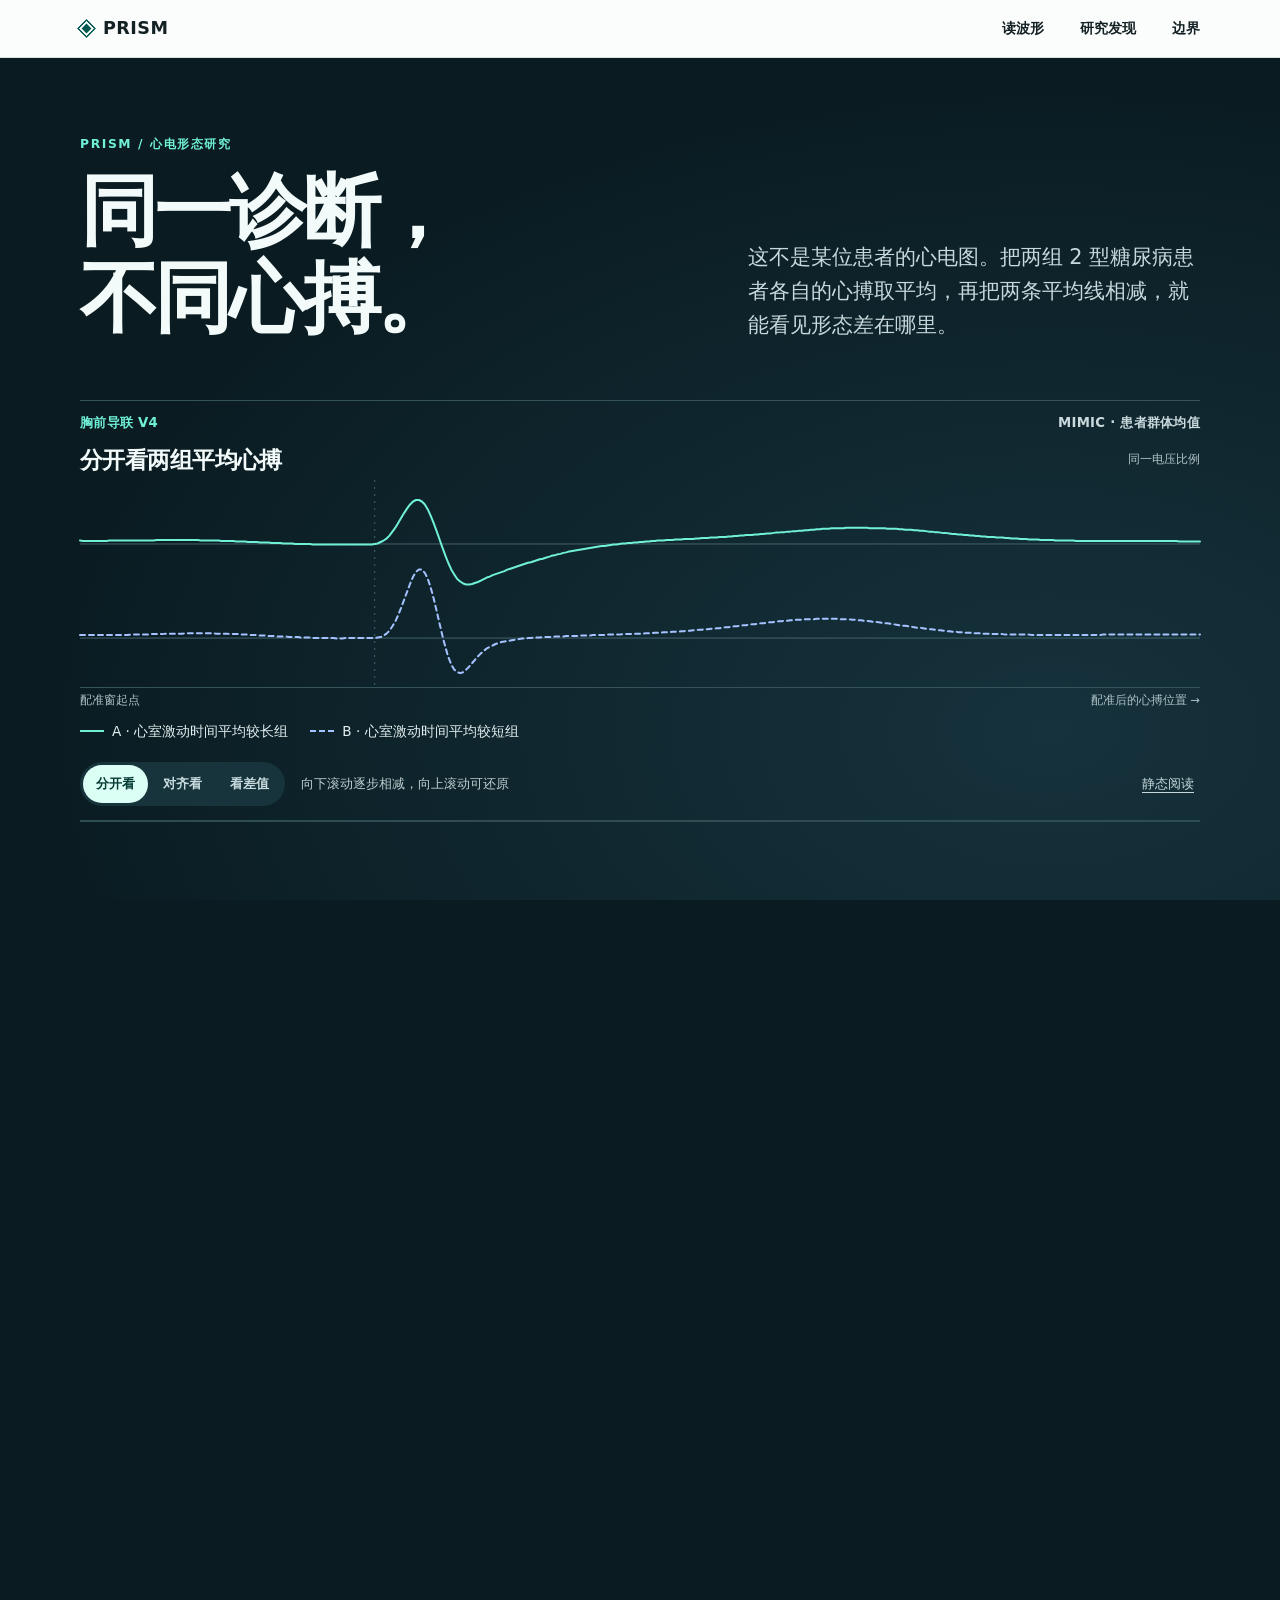
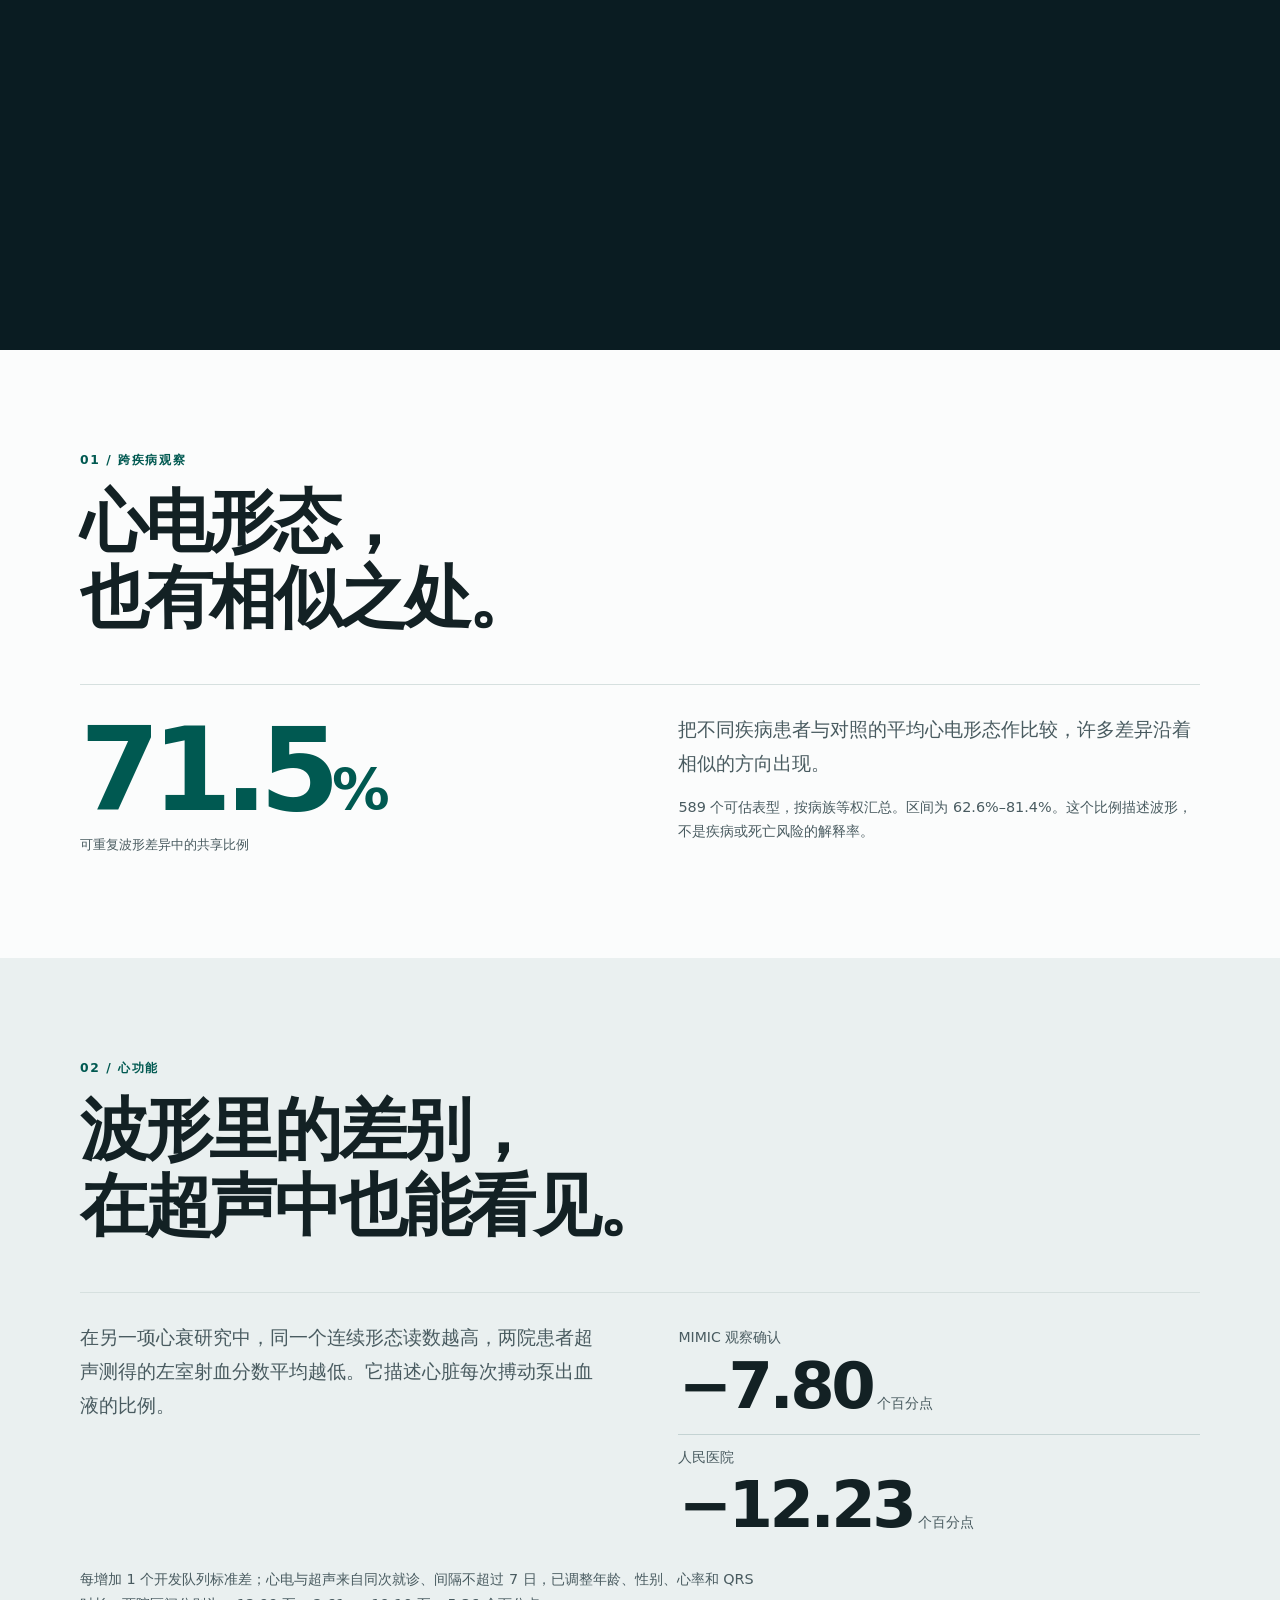
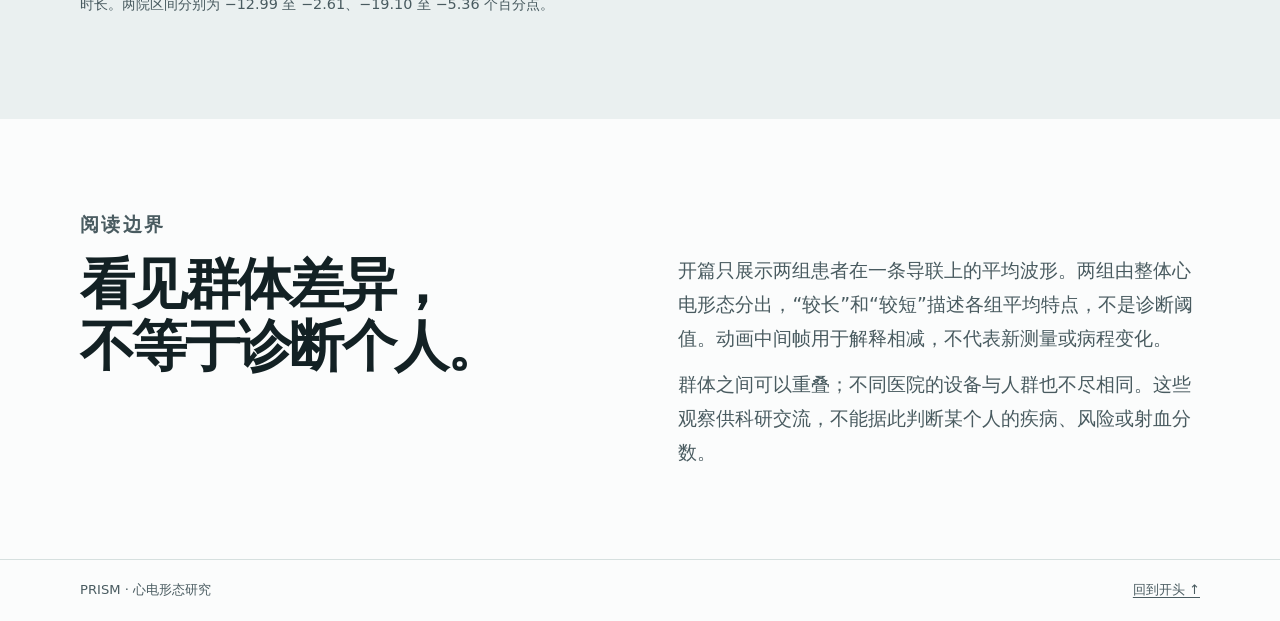
==== commit 228988e2: "Publish only the selected aggregate waveform story Replace the previous page with a reversible, nati" ====
--- a/index.html
+++ b/index.html
@@ -1,330 +1,53 @@
 <!doctype html>
 <html lang="zh-CN">
 <head>
-<meta charset="utf-8">
-<meta name="viewport" content="width=device-width, initial-scale=1">
-<meta name="theme-color" content="#0b1013">
-<meta name="description" content="同样的诊断，不同的心电状态。用实测波形、独立超声与单导联对照，走进 PRISM 的三项研究观察。">
-<meta name="color-scheme" content="dark light">
-<title>PRISM — 看见诊断之内的不同</title>
-<style>
-:root{--night:#0b1013;--paper:#f2f1eb;--ink:#192529;--mint:#b5eedb;--teal:#246c62;--amber:#ca855e;--soft:#a8b6b8;--hair:rgba(192,214,211,.2);--gutter:clamp(22px,6.2vw,108px);--max:1360px}
-*{box-sizing:border-box}html{scroll-behavior:auto;background:var(--night)}body{margin:0;color:var(--paper);background:var(--night);font-family:-apple-system,BlinkMacSystemFont,"Segoe UI","PingFang SC","Hiragino Sans GB","Microsoft YaHei",sans-serif;-webkit-font-smoothing:antialiased;line-height:1.6}body,h1,h2,h3,p,figure{margin:0}a{color:inherit;text-underline-offset:5px}a:hover{text-decoration-thickness:2px}a:focus-visible,button:focus-visible{outline:2px solid currentColor;outline-offset:6px}button{font:inherit}::selection{background:#b5eedb;color:#0b1013}.skip{position:fixed;top:12px;left:12px;z-index:50;transform:translateY(-150%);padding:10px 15px;background:var(--paper);color:var(--ink)}.skip:focus{transform:none}.wrap{width:100%;max-width:var(--max);margin-inline:auto}.eyebrow{font-size:11px;letter-spacing:.19em;text-transform:uppercase;font-weight:600}.section-heading{font-size:clamp(36px,5.25vw,78px);line-height:1.2;letter-spacing:-.045em;font-weight:520}.section-heading span{display:block}.source{font-size:12px;line-height:1.8;color:#607172}.source a{text-decoration-color:#7e8e8a}.tabular{font-variant-numeric:tabular-nums}.sr-only{position:absolute;width:1px;height:1px;padding:0;margin:-1px;overflow:hidden;clip:rect(0,0,0,0);white-space:nowrap;border:0}.scene-source{font-size:11px;letter-spacing:.015em;line-height:1.6;color:#a4b3b4}.scene-source strong{font-weight:500;color:#d5e2df}.mono{font-family:"SFMono-Regular",Consolas,"Liberation Mono",monospace}
-/* A native-scrolling document. Only the two stages have sticky positioning. */
-.story{position:relative}.stage{position:relative;min-height:800px}.motion .story{height:300vh;height:300svh}.motion .stage{position:sticky;top:0;height:100vh;height:100svh;min-height:0}.hero{background:var(--night)}.hero-stage{isolation:isolate;overflow:hidden;height:100vh;height:100svh;min-height:680px}.hero-top{position:absolute;top:clamp(45px,8vh,90px);left:var(--gutter);right:var(--gutter);display:flex;justify-content:space-between;align-items:start;gap:40px;z-index:2}.wordmark{font-family:"Helvetica Neue",Arial,sans-serif;font-size:clamp(86px,12.3vw,182px);font-weight:500;letter-spacing:-.08em;line-height:.83;margin-left:-.065em}.hero-question{font-size:clamp(26px,3vw,47px);font-weight:450;line-height:1.42;letter-spacing:-.045em;margin-top:-.06em;max-width:18em}.hero-question span{display:block}.hero-copy{position:absolute;inset:8vh var(--gutter) auto;opacity:0;z-index:2;text-align:center;font-size:clamp(31px,4vw,61px);font-weight:450;line-height:1.32;letter-spacing:-.04em;pointer-events:none}.hero-copy span{display:block}.hero-art{position:absolute;top:27%;left:0;width:100%;height:64%;overflow:visible}.hero-trace{color:var(--mint);opacity:.36}.hero-trace use{fill:none;stroke:currentColor;stroke-width:1.25;vector-effect:non-scaling-stroke;stroke-linejoin:round;stroke-linecap:round}.hero-trace[data-lead="II"]{opacity:1;color:#dcfff1}.hero-trace[data-lead="II"] use{stroke-width:2.5}.hero-trace[data-lead="aVR"]{color:#e0ad88;opacity:.55}.hero-focus{opacity:0}.hero-focus rect{fill:#b5eedb;fill-opacity:.06;stroke:#b5eedb;stroke-opacity:.18;stroke-width:1}.hero-focus text{fill:#d1e2db;font-size:11px}.hero-axis{opacity:0;fill:#8d9e9e;font-size:11px}.hero-axis line{stroke:#91aaa1;stroke-opacity:.22}.hero-foot{position:absolute;bottom:25px;left:var(--gutter);right:var(--gutter);display:flex;justify-content:space-between;align-items:end;gap:24px;z-index:2}.scroll-note{display:flex;align-items:center;gap:18px;font-size:10px;letter-spacing:.18em;white-space:nowrap;color:#bed0ca}.scroll-note:before{content:"";width:42px;height:1px;background:#809a90}.hero-progress{position:absolute;bottom:0;left:0;height:2px;width:100%;background:#b5eedb;transform:scaleX(0);transform-origin:0 0;opacity:.65}
-/* The clinical result is a quiet, fully static figure. */
-.clinical{background:var(--paper);color:var(--ink);padding:clamp(80px,10vw,150px) var(--gutter)}.clinical-head{display:grid;grid-template-columns:1.22fr 1fr;align-items:end;gap:8vw;margin-bottom:75px}.clinical .eyebrow{margin-bottom:28px;color:var(--teal)}.clinical-intro{font-size:clamp(16px,1.45vw,21px);max-width:28em;color:#4d6060;line-height:1.85}.echo-chart{border-top:1px solid #b4c1b9;padding-top:24px}.figure-title{display:flex;align-items:baseline;justify-content:space-between;gap:20px;color:#4d6060;font-size:14px;margin-bottom:20px}.figure-title strong{font-weight:550;color:var(--ink);font-size:17px}.echo-row{display:grid;grid-template-columns:150px 1fr 145px;gap:30px;align-items:center;min-height:130px}.group-label{font-size:17px;font-weight:500}.group-label small{display:block;font-size:13px;font-weight:400;color:#6a7973;margin-top:2px}.echo-track{height:40px;background:#e3e6dc;position:relative}.echo-track:before{content:"";position:absolute;inset:-20px 0;background:repeating-linear-gradient(90deg,transparent 0,transparent calc(25% - 1px),#bac7bb 25%);opacity:.35}.echo-fill{position:relative;height:100%;background:var(--teal)}.echo-row.group-b .echo-fill{background:var(--amber)}.echo-value{font:400 clamp(49px,5.2vw,76px)/1.1 "Helvetica Neue",Arial,sans-serif;letter-spacing:-.055em;text-align:right;font-variant-numeric:tabular-nums}.echo-value small{font-size:.42em;margin-left:3px}.echo-axis{margin:0 175px 0 180px;display:flex;justify-content:space-between;font:11px "SFMono-Regular",Consolas,monospace;color:#687b72}.echo-summary{border-top:1px solid #b4c1b9;margin-top:30px;padding-top:25px;display:flex;justify-content:space-between;gap:32px;align-items:baseline}.echo-summary p{font-size:clamp(16px,1.4vw,20px)}.echo-summary strong{font-weight:550;color:var(--teal)}.echo-summary small{font-size:12px;color:#65756e}.clinical .source{margin-top:32px;max-width:87em}
-/* Three measured differences. Dashed strokes mean projections throughout. */
-.shared{background:#14221f;padding:clamp(80px,9vw,140px) var(--gutter)}.shared-head{display:flex;justify-content:space-between;gap:50px;align-items:end;margin-bottom:62px}.shared .eyebrow{color:#afc9bd;margin-bottom:28px}.shared .section-heading{font-size:clamp(35px,4.6vw,68px)}.shared-intro{font-size:17px;max-width:21em;color:#b4c7bd;line-height:1.8}.wave-legend{display:flex;gap:30px;font-size:12px;flex-wrap:wrap;color:#ccd9d2;border-top:1px solid #60766b;padding-top:22px;padding-bottom:22px}.legend-item{display:flex;gap:12px;align-items:center}.legend-line{display:inline-block;width:28px;height:0;border-top:2px solid #dcf3e7}.legend-line.projected{border-top:2px dashed #e8ac83}.shared-row{display:grid;grid-template-columns:140px minmax(0,1fr) 150px;align-items:center;gap:32px;border-bottom:1px solid #395047;padding:24px 0}.shared-label h3{font-size:17px;font-weight:500;letter-spacing:.015em}.shared-label span{font-size:11px;color:#96b3a3;letter-spacing:.06em}.shared-wave{display:block;width:100%;overflow:visible}.shared-grid line{stroke:#527165;stroke-width:1;opacity:.35}.shared-grid text,.shared-ticks text{fill:#9bb1a4;font-size:13px;font-family:Consolas,monospace}.observed-path,.shared-path{fill:none;stroke-width:2;vector-effect:non-scaling-stroke;stroke-linejoin:round;stroke-linecap:round}.observed-path{stroke:#ddf7e9}.shared-path{stroke:#e8ac83;stroke-dasharray:7 5;stroke-width:1.8}.shared-share{text-align:right}.shared-share strong{font:400 48px/1 "Helvetica Neue",Arial,sans-serif;letter-spacing:-.05em;font-variant-numeric:tabular-nums;color:#e6f2e8}.shared-share small{font-size:.43em;margin-left:3px}.shared-share span{display:block;font-size:10px;color:#a7bcad;margin-top:10px}.shared-annotation{display:flex;justify-content:space-between;gap:30px;color:#a9beb1;font-size:11px;margin-top:20px}.shared .source{margin-top:27px;color:#a7baae}.shared .source a{text-decoration-color:#758b7c}
-/* The signature shot: one unchanged II path, continuously translated and scaled. */
-.lead-story{background:var(--night)}.motion .lead-story{height:340vh;height:340svh}.lead-stage{padding:50px var(--gutter) 25px;display:grid;grid-template-rows:126px minmax(0,1fr) 58px;gap:8px;height:860px}.lead-top{position:relative}.lead-top .eyebrow{color:#9cb2ad;margin-bottom:14px}.lead-top h2{font-size:clamp(32px,3.8vw,56px);line-height:1.2;letter-spacing:-.04em;font-weight:450}.lead-top h2 span{display:block}.lead-copy{position:absolute;left:0;right:0;top:32px;opacity:0;font-size:clamp(32px,3.8vw,56px);line-height:1.2;letter-spacing:-.04em;pointer-events:none}.lead-copy span{display:block}.lead-count{position:absolute;right:0;top:0;font:400 54px/1 "Helvetica Neue",Arial,sans-serif;letter-spacing:-.06em;color:#526861}.lead-count span{color:#def6eb}.lead-count small{font-size:14px;letter-spacing:0;margin-inline:10px}.fold-svg{display:block;width:100%;height:100%;min-height:0;overflow:visible}.fold-row .row-baseline{stroke:#9ebdb0;stroke-opacity:.1;stroke-width:1}.fold-row use{fill:none;stroke:#a5bbb3;stroke-width:1.2;vector-effect:non-scaling-stroke;stroke-linecap:round;stroke-linejoin:round}.fold-row.selected use{stroke:var(--mint);stroke-width:2.2}.lead-label{font:13px "SFMono-Regular",Consolas,monospace;fill:#9cb8ad}.selected .lead-label{fill:#d2ffea;font-weight:600}.fold-axis text{fill:#96a89f;font:11px "SFMono-Regular",Consolas,monospace}.fold-axis line{stroke:#8fb19f;stroke-opacity:.35}.fold-scale{opacity:0}.fold-scale line{stroke:#9bb8a9;stroke-width:1}.fold-scale text{fill:#c1d2c7;font:11px "SFMono-Regular",Consolas,monospace}.lead-foot{display:flex;align-items:end;justify-content:space-between;gap:24px;border-top:1px solid #32473e;padding-top:12px}.lead-foot .scene-source{font-size:11px}.lead-phase{font-size:11px;color:#bfd9cb;white-space:nowrap}.lead-progress{height:2px;position:absolute;bottom:0;left:0;background:var(--mint);transform-origin:0 0;width:100%;transform:scaleX(0)}.static-ii{padding:30px var(--gutter) 65px;border-top:1px solid #273c32}.static-ii p{font-size:15px;color:#bfd0c6}.static-ii svg{width:100%;height:auto;display:block;margin-top:20px;max-height:320px}.motion .static-ii{display:none}.static-ii path,.static-ii use{fill:none;stroke:var(--mint);stroke-width:2;vector-effect:non-scaling-stroke}.static-ii text{fill:#a5baad;font-size:14px;font-family:Consolas,monospace}.static-ii line{stroke:#364e40}
-/* The single-lead result appears only after the stage has completed. */
-.single-result{background:#dce8df;color:#1a3027;padding:clamp(80px,9vw,140px) var(--gutter)}.single-head{display:grid;grid-template-columns:1.2fr 1fr;gap:9vw;margin-bottom:65px;align-items:end}.single-result .eyebrow{color:#456a57;margin-bottom:25px}.single-result .section-heading{font-size:clamp(36px,4.6vw,70px)}.single-intro{font-size:17px;line-height:1.85;color:#4c6959;max-width:28em}.recall-chart{border-top:1px solid #94b39d;padding-top:23px}.recall-chart .figure-title{color:#526f5c}.recall-chart .figure-title strong{color:#223c2e}.recall-row{display:grid;grid-template-columns:170px 1fr 110px;gap:32px;align-items:center;min-height:88px}.recall-name{font-size:16px}.recall-track{height:17px;background:#bfcfc0}.recall-fill{height:100%;background:#35654d}.recall-row strong{font:400 42px/1.1 "Helvetica Neue",Arial,sans-serif;letter-spacing:-.04em;text-align:right;font-variant-numeric:tabular-nums}.recall-row strong small{font-size:.45em;margin-left:2px}.recall-axis{display:flex;justify-content:space-between;margin:9px 142px 25px 202px;font:11px "SFMono-Regular",Consolas,monospace;color:#5d7965}.single-result .source{padding-top:23px;border-top:1px solid #94b39d;color:#536e5b}.single-result .source strong{font-weight:500;color:#294634}.closing{padding:100px var(--gutter) 26px;background:var(--night)}.closing-top{display:flex;justify-content:space-between;align-items:start;gap:50px;padding-bottom:75px}.closing-brand{font-family:"Helvetica Neue",Arial,sans-serif;font-size:clamp(72px,10vw,145px);font-weight:450;letter-spacing:-.075em;line-height:.9}.closing-line{font-size:clamp(22px,2.9vw,42px);line-height:1.45;font-weight:400;letter-spacing:-.035em;color:#d5e5dd}.footer-line{border-top:1px solid #35483d;padding-top:24px;display:flex;justify-content:space-between;gap:20px;align-items:center;color:#9cb0a2;font-size:11px}.footer-links{display:flex;gap:25px;align-items:center;flex-wrap:wrap}.footer-links a{min-height:30px;display:inline-flex;align-items:center}.static-toggle{border:0;border-bottom:1px solid #778f80;background:transparent;color:#c1d6c8;padding:4px 0;font-size:11px;cursor:pointer;display:none}.enhanced .static-toggle{display:inline-block}.static-label{display:none}.static-mode .static-label{display:block;padding:14px var(--gutter);color:#a8bdb1;font-size:12px}.static-mode .lead-stage{height:850px}.static-mode .lead-phase{display:none}
-@media(min-width:1700px){.hero-top{top:10vh}.hero-question{font-size:48px}.hero-art{top:25%;height:65%}}
-@media(max-width:900px){.clinical-head,.single-head{gap:45px}.hero-question{font-size:30px}.shared-row{grid-template-columns:110px 1fr 115px;gap:22px}.shared-share strong{font-size:39px}.echo-row{grid-template-columns:120px 1fr 110px;gap:25px}.echo-axis{margin-inline:145px 135px}.echo-value{font-size:56px}.shared-intro{font-size:16px}.shared-head{gap:35px}.recall-row{grid-template-columns:150px 1fr 100px;gap:25px}.recall-axis{margin-inline:175px 125px}.lead-stage{padding-top:35px;grid-template-rows:114px minmax(0,1fr) 62px}}
-@media(max-width:640px){
- :root{--gutter:23px}.motion .story{height:230vh;height:230svh}.motion .lead-story{height:250vh;height:250svh}.hero-stage{min-height:650px}.hero-top{top:58px;display:block}.wordmark{font-size:clamp(81px,23vw,120px)}.hero-question{margin-top:30px;font-size:27px;line-height:1.45;letter-spacing:-.05em}.hero-art{top:36%;height:53%}.hero-copy{top:12vh;font-size:32px;text-align:left;inset-inline:var(--gutter)}.hero-foot{bottom:21px;gap:8px;align-items:end}.hero-foot .scene-source{font-size:10px;max-width:26em;line-height:1.7}.scroll-note{font-size:9px;letter-spacing:.06em;gap:8px}.scroll-note:before{width:16px}.hero-focus text{font-size:10px}.hero-axis{font-size:10px}.clinical,.shared,.single-result{padding-block:75px}.clinical-head,.single-head{grid-template-columns:1fr;gap:25px;margin-bottom:43px}.clinical .eyebrow,.shared .eyebrow,.single-result .eyebrow{margin-bottom:22px}.section-heading{font-size:39px}.clinical-intro,.single-intro{font-size:15px;line-height:1.85}.figure-title{align-items:start;font-size:11px;margin-bottom:22px;gap:12px}.figure-title strong{font-size:15px}.echo-row{grid-template-columns:1fr auto;gap:10px 15px;margin-bottom:22px;min-height:0}.group-label{font-size:14px;grid-column:1;grid-row:1}.group-label small{display:inline;margin-left:8px;font-size:11px}.echo-value{font-size:48px;grid-column:2;grid-row:1}.echo-track{grid-column:1/-1;grid-row:2;height:30px}.echo-track:before{inset:-6px 0}.echo-axis{margin:5px 0 0;font-size:10px}.echo-summary{display:block;margin-top:25px;padding-top:21px}.echo-summary p{font-size:17px}.echo-summary small{display:block;margin-top:9px}.clinical .source{margin-top:24px;font-size:11px;line-height:1.85}.shared-head{display:block;margin-bottom:35px}.shared .section-heading,.single-result .section-heading{font-size:38px}.shared-intro{font-size:15px;margin-top:26px;max-width:none}.wave-legend{gap:18px;font-size:10px;padding-block:19px}.legend-item{gap:7px}.legend-line{width:22px}.shared-row{grid-template-columns:1fr auto;gap:0;padding-block:22px}.shared-label{grid-column:1;grid-row:1;align-self:center}.shared-label h3{font-size:15px}.shared-label span{font-size:10px}.shared-share{grid-column:2;grid-row:1}.shared-share strong{font-size:33px}.shared-share span{font-size:9px;margin-top:5px}.shared-wave{grid-column:1/-1;grid-row:2;margin-top:15px;height:118px}.shared-grid text,.shared-ticks text{font-size:26px}.shared-wave .observed-path{stroke-width:1.8}.shared-wave .shared-path{stroke-width:1.5;stroke-dasharray:5 4}.shared-annotation{display:block;font-size:10px;margin-top:18px}.shared-annotation span{display:block;margin-top:5px}.shared .source{font-size:11px;line-height:1.9;margin-top:20px}.lead-stage{padding-top:32px;padding-bottom:22px;grid-template-rows:118px minmax(0,1fr) 72px;gap:6px;height:860px}.lead-top .eyebrow{font-size:10px;margin-bottom:16px}.lead-top h2,.lead-copy{font-size:31px}.lead-copy{top:33px}.lead-count{font-size:36px;right:0;top:0}.lead-count small{font-size:10px;margin-inline:4px}.lead-foot{gap:10px;align-items:start;padding-top:11px}.lead-foot .scene-source{font-size:10px;max-width:25em}.lead-phase{font-size:9px;padding-top:1px;max-width:6em;white-space:normal;text-align:right}.recall-row{grid-template-columns:1fr auto;gap:10px 15px;margin-bottom:27px;min-height:0}.recall-name{font-size:14px;grid-column:1;grid-row:1}.recall-row strong{font-size:37px;grid-column:2;grid-row:1}.recall-track{height:14px;grid-column:1/-1;grid-row:2}.recall-axis{margin:0 0 25px;font-size:10px}.single-result .source{font-size:11px;line-height:1.85}.single-result .figure-title{margin-bottom:30px}.closing{padding-top:75px}.closing-top{display:block;padding-bottom:55px}.closing-brand{font-size:95px;margin-bottom:35px}.closing-line{font-size:26px}.footer-line{display:block;font-size:10px}.footer-links{gap:20px;margin-top:17px}.static-ii{padding-top:22px}.static-ii svg text{font-size:38px}.static-mode .lead-stage{height:800px}.static-mode .fold-svg .lead-label{font-size:25px}.static-mode .fold-svg .fold-axis text{font-size:22px}
-}
-@media(max-height:650px) and (min-width:641px){.hero-top{top:35px}.wordmark{font-size:100px}.hero-question{font-size:28px}.hero-art{top:25%;height:63%}.lead-stage{padding-top:24px;grid-template-rows:95px minmax(0,1fr) 46px}.lead-top h2,.lead-copy{font-size:34px}.lead-top .eyebrow{font-size:10px;margin-bottom:8px}.lead-copy{top:27px}.lead-foot{padding-top:8px}.lead-foot .scene-source{font-size:9px}.lead-count{font-size:38px}}
-@media(prefers-reduced-motion:reduce){html{scroll-behavior:auto}.motion .story{height:auto!important}.motion .stage{position:relative!important;height:850px;min-height:0}.motion .static-ii{display:block}.hero-progress,.lead-progress{display:none}}
-@media print{body{background:white;color:black}.story,.motion .story{height:auto!important}.stage,.motion .stage{position:relative!important;height:720px!important;break-inside:avoid}.hero,.lead-story,.shared,.closing{print-color-adjust:exact;-webkit-print-color-adjust:exact}.static-ii,.motion .static-ii{display:block}.static-toggle,.scroll-note{display:none}.clinical,.shared,.single-result{padding:50px 30px;break-inside:avoid}}
-</style>
+  <meta charset="utf-8">
+  <meta name="viewport" content="width=device-width, initial-scale=1">
+  <meta name="theme-color" content="#08191f">
+  <meta name="description" content="沿着两条真实的群体平均波形，看同一诊断下的心电形态如何不同。">
+  <title>PRISM · 心电形态研究</title>
+  <link rel="stylesheet" href="site.css">
+  <script src="story.js" defer></script>
 </head>
-<body>
-<noscript><style>@media(max-width:640px){.lead-stage{height:auto;grid-template-rows:118px 280px 72px}.fold-svg .lead-label{font-size:36px}.fold-svg .fold-axis text{font-size:30px}.shared-grid text,.shared-ticks text{font-size:34px}}</style></noscript>
-<a class="skip" href="#clinical">跳到研究结果</a>
-<main id="top">
-<section class="story hero" id="opening" aria-label="从心电图看见同一诊断内的不同">
- <div class="stage hero-stage">
-  <div class="hero-top"><h1 class="wordmark">PRISM</h1><p class="hero-question"><span>同样诊断为心衰，</span><span>心电图能看出哪些不同？</span></p></div>
-  <p class="hero-copy" id="hero-copy-one" aria-hidden="true"><span>放在同一坐标里，</span><span>差异显出形状。</span></p>
-  <p class="hero-copy" id="hero-copy-two" aria-hidden="true"><span>先用心电图分组，</span><span>再打开超声报告。</span></p>
-  <svg class="hero-art" viewBox="0 0 1400 650" xmlns:xlink="http://www.w3.org/1999/xlink" role="img" aria-label="心衰两组的实测平均心搏差，十二条导联的视觉排布；非个人 ECG。滚动后对齐并聚焦 II 导联。">
-   <defs><path id="hf-I" vector-effect="non-scaling-stroke" stroke-linejoin="round" stroke-linecap="round" d="M0.000,8.90397 L2.632,8.56837 L5.263,8.38109 L7.895,8.10903 L10.526,7.77898 L13.158,7.68788 L15.789,7.65776 L18.421,7.62053 L21.053,7.34049 L23.684,7.14501 L26.316,6.90470 L28.947,6.59927 L31.579,6.34259 L34.211,6.42334 L36.842,6.48926 L39.474,6.30493 L42.105,6.40777 L44.737,6.57028 L47.368,6.56694 L50.000,6.58062 L52.632,6.76147 L55.263,6.80074 L57.895,6.74617 L60.526,6.49987 L63.158,6.29314 L65.789,6.37938 L68.421,6.76680 L71.053,7.03966 L73.684,7.67607 L76.316,8.85980 L78.947,9.79887 L81.579,10.66474 L84.211,10.75202 L86.842,10.60686 L89.474,10.35338 L92.105,10.52341 L94.737,10.41659 L97.368,10.26385 L100.000,10.14999 L102.632,10.12259 L105.263,10.08264 L107.895,10.31921 L110.526,10.75037 L113.158,11.09816 L115.789,11.32287 L118.421,11.50245 L121.053,11.91020 L123.684,12.33138 L126.316,12.43197 L128.947,12.75620 L131.579,13.01449 L134.211,13.06795 L136.842,13.05447 L139.474,13.09344 L142.105,13.50712 L144.737,13.68875 L147.368,13.88722 L150.000,13.89176 L152.632,13.87947 L155.263,13.53023 L157.895,13.10514 L160.526,12.62606 L163.158,12.08060 L165.789,11.42616 L168.421,10.93128 L171.053,10.49718 L173.684,10.17686 L176.316,9.64744 L178.947,9.05453 L181.579,8.11539 L184.211,7.14094 L186.842,6.32403 L189.474,5.40314 L192.105,4.40192 L194.737,3.30759 L197.368,2.53224 L200.000,1.89769 L202.632,1.47061 L205.263,0.99553 L207.895,0.44196 L210.526,-0.10775 L213.158,-0.45251 L215.789,-0.65765 L218.421,-0.75781 L221.053,-0.76920 L223.684,-0.94529 L226.316,-0.93882 L228.947,-0.92652 L231.579,-0.76062 L234.211,-0.69713 L236.842,-0.54432 L239.474,-0.66137 L242.105,-0.41419 L244.737,0.05356 L247.368,0.50941 L250.000,1.02081 L252.632,1.17331 L255.263,0.57004 L257.895,-0.98547 L260.526,-3.56460 L263.158,-6.52709 L265.789,-10.06873 L268.421,-13.44628 L271.053,-15.56031 L273.684,-15.82391 L276.316,-12.53246 L278.947,-4.74271 L281.579,8.19836 L284.211,26.63425 L286.842,50.59917 L289.474,79.30329 L292.105,111.11804 L294.737,144.50307 L297.368,176.61446 L300.000,205.15421 L302.632,227.89779 L305.263,242.94433 L307.895,248.95369 L310.526,244.94678 L313.158,231.01999 L315.789,207.24359 L318.421,174.81907 L321.053,135.41667 L323.684,91.09957 L326.316,44.19844 L328.947,-2.36499 L331.579,-46.39886 L334.211,-86.06603 L336.842,-119.43909 L339.474,-146.06026 L342.105,-166.54032 L344.737,-180.96159 L347.368,-189.69215 L350.000,-194.12754 L352.632,-195.10145 L355.263,-193.35514 L357.895,-189.76000 L360.526,-184.62701 L363.158,-178.68382 L365.789,-171.54734 L368.421,-163.73536 L371.053,-154.95127 L373.684,-145.25539 L376.316,-135.40417 L378.947,-125.77467 L381.579,-115.65261 L384.211,-105.41625 L386.842,-95.90551 L389.474,-86.82429 L392.105,-78.16809 L394.737,-70.00554 L397.368,-62.63655 L400.000,-55.85552 L402.632,-49.32312 L405.263,-42.73225 L407.895,-36.65845 L410.526,-30.71477 L413.158,-25.11092 L415.789,-20.11527 L418.421,-15.31385 L421.053,-10.93342 L423.684,-7.15910 L426.316,-3.66404 L428.947,-0.37295 L431.579,2.69015 L434.211,5.32129 L436.842,7.67293 L439.474,10.02844 L442.105,12.23406 L444.737,13.96503 L447.368,15.66710 L450.000,17.23008 L452.632,18.68191 L455.263,20.35128 L457.895,22.02903 L460.526,23.72774 L463.158,25.53889 L465.789,27.29581 L468.421,29.05621 L471.053,30.60704 L473.684,31.93882 L476.316,33.15790 L478.947,34.22987 L481.579,35.25221 L484.211,36.42910 L486.842,37.44541 L489.474,38.35804 L492.105,39.29958 L494.737,40.31201 L497.368,41.09833 L500.000,41.86432 L502.632,42.57843 L505.263,43.21652 L507.895,43.78111 L510.526,44.19790 L513.158,44.70574 L515.789,45.38340 L518.421,46.15963 L521.053,46.82482 L523.684,47.57183 L526.316,48.42925 L528.947,49.16682 L531.579,49.84631 L534.211,50.50867 L536.842,51.13325 L539.474,51.86063 L542.105,52.60380 L544.737,53.29393 L547.368,54.11426 L550.000,55.06312 L552.632,56.04546 L555.263,56.86479 L557.895,57.64771 L560.526,58.55605 L563.158,59.33023 L565.789,60.18047 L568.421,61.40562 L571.053,62.55251 L573.684,63.71846 L576.316,64.82145 L578.947,65.91381 L581.579,67.17687 L584.211,68.51548 L586.842,69.77591 L589.474,71.05233 L592.105,72.51403 L594.737,74.01183 L597.368,75.41625 L600.000,76.97234 L602.632,78.62540 L605.263,80.26820 L607.895,81.72684 L610.526,83.17256 L613.158,84.59181 L615.789,85.91985 L618.421,87.11514 L621.053,88.44970 L623.684,89.80933 L626.316,91.10514 L628.947,92.56703 L631.579,94.00782 L634.211,95.31404 L636.842,96.55711 L639.474,97.76531 L642.105,99.04177 L644.737,100.08770 L647.368,100.85360 L650.000,101.44542 L652.632,102.07918 L655.263,102.60484 L657.895,103.29936 L660.526,103.97317 L663.158,104.25805 L665.789,104.36519 L668.421,104.37594 L671.053,104.46884 L673.684,104.34627 L676.316,104.14598 L678.947,103.97948 L681.579,103.89493 L684.211,103.49880 L686.842,102.80393 L689.474,102.00103 L692.105,101.09514 L694.737,99.93713 L697.368,98.63493 L700.000,97.30724 L702.632,95.97422 L705.263,94.36686 L707.895,92.58933 L710.526,90.74137 L713.158,88.88872 L715.789,86.82580 L718.421,84.42735 L721.053,81.88243 L723.684,79.28094 L726.316,76.71403 L728.947,74.24045 L731.579,71.88649 L734.211,69.55148 L736.842,67.11484 L739.474,64.53130 L742.105,61.90873 L744.737,59.19845 L747.368,56.31574 L750.000,53.55389 L752.632,50.70686 L755.263,47.89349 L757.895,45.04213 L760.526,42.15043 L763.158,39.21587 L765.789,36.48892 L768.421,33.92050 L771.053,31.45521 L773.684,28.88850 L776.316,26.21019 L778.947,23.65115 L781.579,21.25855 L784.211,19.03402 L786.842,17.03880 L789.474,15.32435 L792.105,13.61878 L794.737,12.14114 L797.368,10.73971 L800.000,9.49914 L802.632,8.28450 L805.263,7.13776 L807.895,5.83982 L810.526,4.49938 L813.158,3.30146 L815.789,2.33783 L818.421,1.39427 L821.053,0.43761 L823.684,-0.28235 L826.316,-0.84616 L828.947,-1.26261 L831.579,-1.71225 L834.211,-2.15697 L836.842,-2.54911 L839.474,-3.15560 L842.105,-3.69556 L844.737,-4.14326 L847.368,-4.37625 L850.000,-4.52930 L852.632,-4.71351 L855.263,-4.87649 L857.895,-5.00489 L860.526,-5.07650 L863.158,-5.33326 L865.789,-5.56295 L868.421,-5.53910 L871.053,-5.64977 L873.684,-5.72557 L876.316,-5.73450 L878.947,-5.92498 L881.579,-5.94128 L884.211,-5.83217 L886.842,-5.64564 L889.474,-5.54483 L892.105,-5.44285 L894.737,-5.16102 L897.368,-5.13630 L900.000,-5.12830 L902.632,-5.18330 L905.263,-5.13884 L907.895,-4.92110 L910.526,-4.49241 L913.158,-4.00065 L915.789,-3.57025 L918.421,-3.31595 L921.053,-3.08516 L923.684,-2.76092 L926.316,-2.61904 L928.947,-2.49006 L931.579,-2.42953 L934.211,-2.29380 L936.842,-1.94122 L939.474,-1.62705 L942.105,-1.37736 L944.737,-1.34066 L947.368,-1.40636 L950.000,-1.51607 L952.632,-1.60977 L955.263,-1.72163 L957.895,-1.58462 L960.526,-1.54801 L963.158,-1.43373 L965.789,-1.57973 L968.421,-1.60735 L971.053,-1.34683 L973.684,-1.02669 L976.316,-0.65184 L978.947,-0.17419 L981.579,0.32526 L984.211,0.93252 L986.842,0.99791 L989.474,0.96556 L992.105,1.10634 L994.737,1.34495 L997.368,1.58424 L1000.000,1.60201"/>
-<path id="hf-II" vector-effect="non-scaling-stroke" stroke-linejoin="round" stroke-linecap="round" d="M0.000,-3.57500 L2.632,-3.72789 L5.263,-3.66269 L7.895,-3.57015 L10.526,-3.73288 L13.158,-3.78495 L15.789,-3.54684 L18.421,-3.58447 L21.053,-3.98858 L23.684,-3.99868 L26.316,-3.89875 L28.947,-3.84132 L31.579,-3.65024 L34.211,-3.49721 L36.842,-3.42458 L39.474,-3.23686 L42.105,-2.84760 L44.737,-2.44850 L47.368,-1.81571 L50.000,-1.10381 L52.632,-0.41793 L55.263,0.14887 L57.895,0.76785 L60.526,1.53821 L63.158,2.42034 L65.789,2.99698 L68.421,3.34970 L71.053,3.73966 L73.684,4.11038 L76.316,4.73974 L78.947,5.23334 L81.579,5.73488 L84.211,6.00179 L86.842,6.27252 L89.474,6.59171 L92.105,6.99721 L94.737,7.57445 L97.368,8.36294 L100.000,9.21493 L102.632,9.91854 L105.263,10.49793 L107.895,10.98005 L110.526,11.37479 L113.158,11.80316 L115.789,12.44032 L118.421,13.06642 L121.053,13.23613 L123.684,13.50451 L126.316,13.66404 L128.947,13.66861 L131.579,14.09136 L134.211,14.36960 L136.842,14.28648 L139.474,14.28914 L142.105,14.20886 L144.737,14.38603 L147.368,14.26826 L150.000,13.94939 L152.632,13.52930 L155.263,13.20773 L157.895,13.14377 L160.526,12.74056 L163.158,12.29905 L165.789,11.84154 L168.421,11.41977 L171.053,11.03358 L173.684,10.65679 L176.316,10.17519 L178.947,9.77672 L181.579,9.25459 L184.211,8.64968 L186.842,8.07946 L189.474,7.48712 L192.105,6.87272 L194.737,6.07903 L197.368,5.15075 L200.000,4.10339 L202.632,3.47086 L205.263,2.90721 L207.895,2.45843 L210.526,2.33123 L213.158,2.50395 L215.789,2.70727 L218.421,2.83813 L221.053,3.10882 L223.684,3.47244 L226.316,3.46424 L228.947,3.51801 L231.579,3.63050 L234.211,3.63143 L236.842,3.77818 L239.474,3.91399 L242.105,3.81343 L244.737,3.77074 L247.368,3.79229 L250.000,4.04197 L252.632,4.17239 L255.263,3.85018 L257.895,3.40937 L260.526,2.95424 L263.158,2.44274 L265.789,1.51728 L268.421,0.68621 L271.053,0.50716 L273.684,1.01338 L276.316,3.25298 L278.947,7.87482 L281.579,15.68773 L284.211,27.27715 L286.842,43.28058 L289.474,63.58870 L292.105,87.69467 L294.737,114.90270 L297.368,143.38729 L300.000,171.59286 L302.632,196.19641 L305.263,215.37630 L307.895,226.76101 L310.526,229.04401 L313.158,222.02513 L315.789,206.53127 L318.421,184.02791 L321.053,157.18515 L323.684,128.24839 L326.316,100.13891 L328.947,75.22332 L331.579,55.03485 L334.211,40.60815 L336.842,32.17413 L339.474,29.41806 L342.105,31.51020 L344.737,37.51841 L347.368,46.36529 L350.000,56.97992 L352.632,68.63364 L355.263,80.80156 L357.895,92.62431 L360.526,103.57602 L363.158,113.85042 L365.789,122.91795 L368.421,131.47189 L371.053,139.40366 L373.684,146.54146 L376.316,152.86829 L378.947,158.33703 L381.579,162.81582 L384.211,166.69239 L386.842,170.09839 L389.474,172.65096 L392.105,174.68201 L394.737,175.84933 L397.368,176.25821 L400.000,176.08730 L402.632,174.88906 L405.263,172.93930 L407.895,170.45845 L410.526,167.34326 L413.158,163.72584 L415.789,159.37218 L418.421,154.50117 L421.053,149.34558 L423.684,144.14772 L426.316,138.45405 L428.947,132.56155 L431.579,127.04761 L434.211,121.51346 L436.842,115.81991 L439.474,110.28995 L442.105,104.71409 L444.737,99.04888 L447.368,93.76750 L450.000,88.84475 L452.632,84.05299 L455.263,79.19524 L457.895,74.55579 L460.526,70.24846 L463.158,66.01945 L465.789,61.76525 L468.421,57.68001 L471.053,53.82721 L473.684,50.16163 L476.316,46.68162 L478.947,43.55216 L481.579,40.58983 L484.211,37.83183 L486.842,35.28766 L489.474,32.99604 L492.105,30.95967 L494.737,29.19919 L497.368,27.66864 L500.000,26.12944 L502.632,24.71505 L505.263,23.58272 L507.895,22.58458 L510.526,21.83522 L513.158,21.17674 L515.789,20.39662 L518.421,19.67399 L521.053,19.11846 L523.684,18.57353 L526.316,18.20193 L528.947,18.01668 L531.579,17.74858 L534.211,17.64571 L536.842,17.54563 L539.474,17.46539 L542.105,17.42873 L544.737,17.51861 L547.368,17.73019 L550.000,17.89606 L552.632,17.97529 L555.263,18.12519 L557.895,18.36355 L560.526,18.84630 L563.158,19.21656 L565.789,19.45385 L568.421,19.81438 L571.053,20.23132 L573.684,20.78362 L576.316,21.37905 L578.947,21.90457 L581.579,22.63646 L584.211,23.28980 L586.842,23.97470 L589.474,24.46175 L592.105,24.89664 L594.737,25.59263 L597.368,26.29825 L600.000,26.81985 L602.632,27.27338 L605.263,27.85001 L607.895,28.51244 L610.526,29.27306 L613.158,29.81162 L615.789,30.38025 L618.421,30.96277 L621.053,31.66595 L623.684,32.25427 L626.316,32.96465 L628.947,33.61945 L631.579,34.26073 L634.211,34.90795 L636.842,35.32464 L639.474,35.81170 L642.105,36.42130 L644.737,37.09549 L647.368,37.58693 L650.000,37.90845 L652.632,38.22148 L655.263,38.69327 L657.895,38.91584 L660.526,39.02861 L663.158,39.16599 L665.789,39.17721 L668.421,39.04060 L671.053,38.87420 L673.684,38.74211 L676.316,38.36657 L678.947,37.77642 L681.579,37.16266 L684.211,36.59455 L686.842,35.87938 L689.474,34.89985 L692.105,33.96007 L694.737,33.07562 L697.368,31.96304 L700.000,30.90612 L702.632,29.70457 L705.263,28.32821 L707.895,26.59695 L710.526,24.97250 L713.158,23.40605 L715.789,21.65777 L718.421,19.64660 L721.053,17.69763 L723.684,15.89150 L726.316,14.05680 L728.947,12.09633 L731.579,10.08201 L734.211,8.23797 L736.842,6.63550 L739.474,4.82941 L742.105,3.06601 L744.737,1.34208 L747.368,-0.49464 L750.000,-2.56882 L752.632,-4.64859 L755.263,-6.35603 L757.895,-8.27360 L760.526,-10.07747 L763.158,-11.78048 L765.789,-13.40143 L768.421,-14.98665 L771.053,-16.34774 L773.684,-17.66258 L776.316,-18.90725 L778.947,-20.01144 L781.579,-20.92244 L784.211,-21.95504 L786.842,-22.93251 L789.474,-23.79200 L792.105,-24.27925 L794.737,-24.54383 L797.368,-24.75113 L800.000,-24.97837 L802.632,-25.06344 L805.263,-25.26148 L807.895,-25.43728 L810.526,-25.58649 L813.158,-25.78706 L815.789,-25.88031 L818.421,-25.76234 L821.053,-25.56439 L823.684,-25.27621 L826.316,-24.99915 L828.947,-24.59677 L831.579,-24.14169 L834.211,-23.51097 L836.842,-22.83365 L839.474,-22.33332 L842.105,-21.97139 L844.737,-21.41088 L847.368,-20.74775 L850.000,-20.06331 L852.632,-19.30723 L855.263,-18.47676 L857.895,-17.62521 L860.526,-16.72495 L863.158,-15.81218 L865.789,-14.75356 L868.421,-13.64758 L871.053,-12.64081 L873.684,-11.88916 L876.316,-11.27323 L878.947,-11.02163 L881.579,-10.18959 L884.211,-9.47377 L886.842,-8.58812 L889.474,-7.56938 L892.105,-6.51578 L894.737,-5.48286 L897.368,-4.53052 L900.000,-3.70896 L902.632,-3.04430 L905.263,-2.27987 L907.895,-1.46843 L910.526,-0.76859 L913.158,-0.15197 L915.789,0.48898 L918.421,1.18371 L921.053,1.93455 L923.684,2.62349 L926.316,3.24787 L928.947,3.83588 L931.579,4.33483 L934.211,4.81257 L936.842,5.38776 L939.474,5.66481 L942.105,6.14080 L944.737,6.63582 L947.368,7.00116 L950.000,7.41206 L952.632,7.61352 L955.263,7.67218 L957.895,7.68807 L960.526,7.56824 L963.158,7.98326 L965.789,8.07919 L968.421,8.23136 L971.053,8.52775 L973.684,8.81985 L976.316,9.42080 L978.947,10.21949 L981.579,10.92415 L984.211,11.47098 L986.842,11.49244 L989.474,11.53895 L992.105,11.60271 L994.737,11.71659 L997.368,11.86237 L1000.000,11.67320"/>
-<path id="hf-III" vector-effect="non-scaling-stroke" stroke-linejoin="round" stroke-linecap="round" d="M0.000,-12.13263 L2.632,-11.97203 L5.263,-11.76738 L7.895,-11.34504 L10.526,-11.07976 L13.158,-11.05679 L15.789,-11.17699 L18.421,-10.95034 L21.053,-10.89404 L23.684,-10.69580 L26.316,-10.61092 L28.947,-10.50570 L31.579,-10.22559 L34.211,-10.14419 L36.842,-9.97813 L39.474,-9.80564 L42.105,-9.49552 L44.737,-9.20587 L47.368,-8.73876 L50.000,-8.02032 L52.632,-7.54455 L55.263,-7.15317 L57.895,-6.40337 L60.526,-5.76585 L63.158,-5.38549 L65.789,-5.10443 L68.421,-4.86194 L71.053,-4.98809 L73.684,-5.26589 L76.316,-5.59697 L78.947,-5.79998 L81.579,-6.22676 L84.211,-6.29818 L86.842,-5.94045 L89.474,-5.06805 L92.105,-4.60243 L94.737,-3.98030 L97.368,-3.30773 L100.000,-2.67921 L102.632,-2.00518 L105.263,-1.35585 L107.895,-0.89790 L110.526,-0.42792 L113.158,-0.00736 L115.789,0.17951 L118.421,0.30531 L121.053,0.34319 L123.684,0.72074 L126.316,1.00585 L128.947,1.14054 L131.579,1.20879 L134.211,1.01816 L136.842,0.76072 L139.474,0.37361 L142.105,-0.29244 L144.737,-0.73162 L147.368,-1.16219 L150.000,-1.50780 L152.632,-1.49826 L155.263,-1.64378 L157.895,-1.47629 L160.526,-1.16768 L163.158,-0.64114 L165.789,-0.25443 L168.421,-0.22715 L171.053,-0.07221 L173.684,-0.16289 L176.316,0.12639 L178.947,0.16900 L181.579,0.30550 L184.211,0.90515 L186.842,1.18431 L189.474,1.58719 L192.105,1.81703 L194.737,2.03069 L197.368,2.29550 L200.000,2.32745 L202.632,2.23549 L205.263,2.19783 L207.895,2.10058 L210.526,2.14967 L213.158,2.44111 L215.789,2.71135 L218.421,3.07385 L221.053,3.50397 L223.684,3.70929 L226.316,3.78547 L228.947,3.98831 L231.579,4.28442 L234.211,4.50687 L236.842,4.38615 L239.474,4.32529 L242.105,4.04486 L244.737,3.58747 L247.368,3.23718 L250.000,2.95062 L252.632,2.88327 L255.263,3.43470 L257.895,4.75200 L260.526,6.75864 L263.158,9.15560 L265.789,11.82628 L268.421,14.31848 L271.053,16.41889 L273.684,17.06124 L276.316,16.05473 L278.947,12.99302 L281.579,7.96877 L284.211,1.44625 L286.842,-6.00796 L289.474,-13.55391 L292.105,-20.45930 L294.737,-25.79551 L297.368,-29.48176 L300.000,-30.50998 L302.632,-29.17894 L305.263,-26.09124 L307.895,-21.39722 L310.526,-15.00849 L313.158,-7.95823 L315.789,-0.40511 L318.421,9.24274 L321.053,21.22440 L323.684,36.37999 L326.316,55.20442 L328.947,77.10224 L331.579,101.41702 L334.211,126.84920 L336.842,152.27327 L339.474,176.33955 L342.105,198.70739 L344.737,219.01254 L347.368,236.57049 L350.000,251.27324 L352.632,263.39975 L355.263,273.25439 L357.895,281.03361 L360.526,286.73267 L363.158,290.80936 L365.789,293.10021 L368.421,293.80015 L371.053,292.53429 L373.684,289.96578 L376.316,286.18014 L378.947,281.70332 L381.579,276.65412 L384.211,270.27208 L386.842,263.54641 L389.474,257.14502 L392.105,250.54240 L394.737,243.75436 L397.368,236.88053 L400.000,229.54902 L402.632,221.76565 L405.263,213.66809 L407.895,204.93969 L410.526,195.43537 L413.158,185.95117 L415.789,176.60849 L418.421,167.24741 L421.053,157.43564 L423.684,148.72962 L426.316,139.98117 L428.947,131.15637 L431.579,122.64530 L434.211,114.19544 L436.842,105.95476 L439.474,98.17286 L442.105,90.82678 L444.737,83.83284 L447.368,77.07973 L450.000,70.62862 L452.632,64.21766 L455.263,57.66686 L457.895,51.17909 L460.526,44.91664 L463.158,38.85484 L465.789,32.74709 L468.421,26.92562 L471.053,21.62580 L473.684,16.81698 L476.316,12.17430 L478.947,7.78435 L481.579,3.76620 L484.211,0.07985 L486.842,-3.39557 L489.474,-6.71086 L492.105,-9.66516 L494.737,-12.36517 L497.368,-14.74701 L500.000,-16.80117 L502.632,-18.71506 L505.263,-20.31519 L507.895,-21.70014 L510.526,-23.00469 L513.158,-24.30354 L515.789,-25.55642 L518.421,-26.82634 L521.053,-27.93437 L523.684,-29.07215 L526.316,-30.36805 L528.947,-31.52743 L531.579,-32.49259 L534.211,-33.24889 L536.842,-33.84694 L539.474,-34.45971 L542.105,-34.97590 L544.737,-35.69899 L547.368,-36.46647 L550.000,-37.08029 L552.632,-37.53760 L555.263,-38.02026 L557.895,-38.94359 L560.526,-39.98231 L563.158,-40.68596 L565.789,-41.30970 L568.421,-41.89582 L571.053,-42.60036 L573.684,-43.21302 L576.316,-43.74629 L578.947,-44.36303 L581.579,-44.99356 L584.211,-45.62766 L586.842,-46.14932 L589.474,-46.84329 L592.105,-47.65443 L594.737,-48.45571 L597.368,-49.42889 L600.000,-50.42092 L602.632,-51.17849 L605.263,-51.76425 L607.895,-52.36633 L610.526,-53.14795 L613.158,-54.00521 L615.789,-54.88792 L618.421,-55.78465 L621.053,-56.60103 L623.684,-57.36224 L626.316,-57.95421 L628.947,-58.46163 L631.579,-59.11611 L634.211,-59.84321 L636.842,-60.69725 L639.474,-61.37293 L642.105,-62.01421 L644.737,-62.55034 L647.368,-63.14733 L650.000,-63.64758 L652.632,-64.09826 L655.263,-64.37995 L657.895,-64.56763 L660.526,-64.67523 L663.158,-64.84072 L665.789,-65.25498 L668.421,-65.67317 L671.053,-65.94495 L673.684,-66.16144 L676.316,-66.35623 L678.947,-66.66477 L681.579,-67.05300 L684.211,-67.22972 L686.842,-67.15391 L689.474,-66.94733 L692.105,-66.93095 L694.737,-67.08769 L697.368,-67.06118 L700.000,-67.05005 L702.632,-67.02226 L705.263,-66.94948 L707.895,-66.67342 L710.526,-66.30823 L713.158,-65.87110 L715.789,-65.37243 L718.421,-64.82714 L721.053,-64.25938 L723.684,-63.65426 L726.316,-63.14524 L728.947,-62.64210 L731.579,-61.81850 L734.211,-61.04589 L736.842,-60.17691 L739.474,-59.47925 L742.105,-58.75336 L744.737,-58.05393 L747.368,-57.32959 L750.000,-56.40170 L752.632,-55.30242 L755.263,-54.07213 L757.895,-53.00928 L760.526,-52.12588 L763.158,-51.15384 L765.789,-50.12612 L768.421,-49.13196 L771.053,-48.11371 L773.684,-46.87376 L776.316,-45.64747 L778.947,-44.41831 L781.579,-43.15337 L784.211,-41.99668 L786.842,-40.86088 L789.474,-39.70361 L792.105,-38.72864 L794.737,-37.80030 L797.368,-36.66355 L800.000,-35.58649 L802.632,-34.58324 L805.263,-33.33573 L807.895,-32.24484 L810.526,-31.24803 L813.158,-30.28922 L815.789,-29.17724 L818.421,-28.05873 L821.053,-27.10923 L823.684,-26.13476 L826.316,-25.24395 L828.947,-24.32972 L831.579,-23.36325 L834.211,-22.46312 L836.842,-21.52713 L839.474,-20.51301 L842.105,-19.37773 L844.737,-18.27685 L847.368,-17.18202 L850.000,-16.19233 L852.632,-15.38665 L855.263,-14.61657 L857.895,-13.75565 L860.526,-12.78562 L863.158,-11.89273 L865.789,-10.81389 L868.421,-9.71157 L871.053,-8.53834 L873.684,-7.35197 L876.316,-6.41193 L878.947,-5.95641 L881.579,-5.08385 L884.211,-4.20932 L886.842,-3.41735 L889.474,-2.66710 L892.105,-2.06594 L894.737,-1.38680 L897.368,-0.47663 L900.000,0.56710 L902.632,1.34649 L905.263,2.03533 L907.895,2.60569 L910.526,2.95000 L913.158,3.28283 L915.789,3.51380 L918.421,3.67480 L921.053,3.98754 L923.684,4.18313 L926.316,4.49529 L928.947,4.88989 L931.579,5.29219 L934.211,5.65497 L936.842,6.20184 L939.474,6.72981 L942.105,7.23800 L944.737,7.73022 L947.368,8.25560 L950.000,8.68899 L952.632,8.89845 L955.263,9.07600 L957.895,9.15749 L960.526,9.00707 L963.158,9.02886 L965.789,8.92134 L968.421,9.16419 L971.053,9.49914 L973.684,9.56997 L976.316,9.90815 L978.947,10.15993 L981.579,10.45531 L984.211,10.47670 L986.842,10.44190 L989.474,10.35905 L992.105,10.12773 L994.737,9.92500 L997.368,9.81699 L1000.000,9.47459"/>
-<path id="hf-aVR" vector-effect="non-scaling-stroke" stroke-linejoin="round" stroke-linecap="round" d="M0.000,-2.25660 L2.632,-2.06577 L5.263,-1.91768 L7.895,-1.59537 L10.526,-1.36023 L13.158,-1.22310 L15.789,-1.11034 L18.421,-1.06961 L21.053,-1.21038 L23.684,-1.07446 L26.316,-0.76299 L28.947,-0.69070 L31.579,-0.70740 L34.211,-0.49183 L36.842,-0.49042 L39.474,-0.58487 L42.105,-0.82604 L44.737,-0.98649 L47.368,-1.24006 L50.000,-1.66287 L52.632,-2.14713 L55.263,-2.53449 L57.895,-2.76228 L60.526,-2.97756 L63.158,-3.32724 L65.789,-3.82223 L68.421,-4.20345 L71.053,-4.79685 L73.684,-5.40245 L76.316,-5.96890 L78.947,-6.75149 L81.579,-7.37133 L84.211,-7.67751 L86.842,-7.83847 L89.474,-7.98327 L92.105,-8.27890 L94.737,-8.40719 L97.368,-8.51142 L100.000,-8.82575 L102.632,-9.28914 L105.263,-9.64793 L107.895,-9.98714 L110.526,-10.25212 L113.158,-10.70634 L115.789,-11.26156 L118.421,-11.58956 L121.053,-11.87464 L123.684,-12.16193 L126.316,-12.48515 L128.947,-12.87726 L131.579,-13.37933 L134.211,-13.38031 L136.842,-13.50625 L139.474,-13.49692 L142.105,-13.58052 L144.737,-13.65764 L147.368,-13.72272 L150.000,-13.63503 L152.632,-13.31816 L155.263,-12.99464 L157.895,-12.34970 L160.526,-11.81936 L163.158,-11.51616 L165.789,-10.99583 L168.421,-10.43167 L171.053,-10.11195 L173.684,-9.86864 L176.316,-9.45202 L178.947,-8.90095 L181.579,-7.99293 L184.211,-7.32480 L186.842,-6.67740 L189.474,-6.05964 L192.105,-5.28351 L194.737,-4.40268 L197.368,-3.65062 L200.000,-2.93199 L202.632,-2.08343 L205.263,-1.57855 L207.895,-1.02580 L210.526,-0.80821 L213.158,-0.75057 L215.789,-0.75896 L218.421,-0.80889 L221.053,-0.80842 L223.684,-0.73061 L226.316,-0.77203 L228.947,-0.92254 L231.579,-1.15377 L234.211,-1.16806 L236.842,-1.14095 L239.474,-1.34033 L242.105,-1.24504 L244.737,-1.56229 L247.368,-1.92581 L250.000,-2.32887 L252.632,-2.38680 L255.263,-2.12303 L257.895,-1.07483 L260.526,0.26720 L263.158,2.11112 L265.789,4.63757 L268.421,6.68836 L271.053,7.86338 L273.684,7.59593 L276.316,5.07947 L278.947,-1.04202 L281.579,-11.07807 L284.211,-25.98846 L286.842,-46.08706 L289.474,-70.40641 L292.105,-98.38513 L294.737,-128.75302 L297.368,-159.24293 L300.000,-187.88776 L302.632,-211.58223 L305.263,-228.69618 L307.895,-237.43914 L310.526,-236.78969 L313.158,-226.52017 L315.789,-207.07378 L318.421,-179.59362 L321.053,-146.14952 L323.684,-109.88723 L326.316,-72.64198 L328.947,-36.68338 L331.579,-4.24887 L334.211,22.97743 L336.842,44.41226 L339.474,59.28572 L342.105,68.43634 L344.737,72.46092 L347.368,72.41127 L350.000,69.22127 L352.632,63.89681 L355.263,57.07460 L357.895,49.49911 L360.526,41.40195 L363.158,33.52344 L365.789,25.29554 L368.421,17.07339 L371.053,8.83926 L373.684,0.72272 L376.316,-7.16896 L378.947,-15.06865 L381.579,-22.58574 L384.211,-29.57014 L386.842,-35.92225 L389.474,-41.64912 L392.105,-46.96719 L394.737,-51.56188 L397.368,-55.51108 L400.000,-58.85043 L402.632,-61.44027 L405.263,-63.88636 L407.895,-65.91421 L410.526,-67.49296 L413.158,-68.53978 L415.789,-68.97078 L418.421,-68.90875 L421.053,-68.52873 L423.684,-67.87862 L426.316,-66.93998 L428.947,-65.81753 L431.579,-64.55764 L434.211,-63.04491 L436.842,-61.16122 L439.474,-59.39614 L442.105,-57.50377 L444.737,-55.64602 L447.368,-53.93311 L450.000,-52.35607 L452.632,-50.85501 L455.263,-49.26064 L457.895,-47.83128 L460.526,-46.40370 L463.158,-45.06253 L465.789,-43.73413 L468.421,-42.55379 L471.053,-41.39803 L473.684,-40.32245 L476.316,-39.31606 L478.947,-38.38539 L481.579,-37.51746 L484.211,-36.75061 L486.842,-35.95565 L489.474,-35.22444 L492.105,-34.70031 L494.737,-34.27034 L497.368,-33.81066 L500.000,-33.40175 L502.632,-33.04719 L505.263,-32.74493 L507.895,-32.48651 L510.526,-32.36282 L513.158,-32.30573 L515.789,-32.23002 L518.421,-32.34319 L521.053,-32.43110 L523.684,-32.50274 L526.316,-32.60323 L528.947,-32.67677 L531.579,-32.96264 L534.211,-33.34432 L536.842,-33.61677 L539.474,-33.89807 L542.105,-34.17705 L544.737,-34.42621 L547.368,-34.83191 L550.000,-35.42595 L552.632,-36.11391 L555.263,-36.82515 L557.895,-37.39509 L560.526,-38.03498 L563.158,-38.57878 L565.789,-39.21780 L568.421,-39.70513 L571.053,-40.31236 L573.684,-41.08185 L576.316,-41.97535 L578.947,-42.91586 L581.579,-44.00029 L584.211,-44.91318 L586.842,-45.78397 L589.474,-46.67972 L592.105,-47.87921 L594.737,-49.02743 L597.368,-49.90995 L600.000,-50.73064 L602.632,-51.81606 L605.263,-52.97928 L607.895,-54.10552 L610.526,-55.14587 L613.158,-56.20968 L615.789,-57.24657 L618.421,-58.25310 L621.053,-59.22083 L623.684,-60.19394 L626.316,-61.11082 L628.947,-62.06977 L631.579,-63.08694 L634.211,-64.03828 L636.842,-64.71394 L639.474,-65.49957 L642.105,-66.36626 L644.737,-67.17540 L647.368,-67.80992 L650.000,-68.45032 L652.632,-68.99844 L655.263,-69.50706 L657.895,-69.88789 L660.526,-70.36909 L663.158,-70.70793 L665.789,-70.83948 L668.421,-70.80273 L671.053,-70.62000 L673.684,-70.40589 L676.316,-70.15440 L678.947,-69.83754 L681.579,-69.46711 L684.211,-68.98074 L686.842,-68.30490 L689.474,-67.56130 L692.105,-66.65336 L694.737,-65.61071 L697.368,-64.47645 L700.000,-63.40523 L702.632,-62.08559 L705.263,-60.71081 L707.895,-59.05330 L710.526,-57.28214 L713.158,-55.43825 L715.789,-53.47109 L718.421,-51.42315 L721.053,-49.38690 L723.684,-47.14133 L726.316,-44.79309 L728.947,-42.56051 L731.579,-40.39302 L734.211,-38.21620 L736.842,-36.12024 L739.474,-33.89933 L742.105,-31.81572 L744.737,-29.73832 L747.368,-27.46442 L750.000,-24.92617 L752.632,-22.50464 L755.263,-20.20896 L757.895,-17.83556 L760.526,-15.33614 L763.158,-12.97739 L765.789,-10.84501 L768.421,-8.97952 L771.053,-7.15943 L773.684,-5.40689 L776.316,-3.60113 L778.947,-1.78278 L781.579,-0.10037 L784.211,1.47523 L786.842,3.00160 L789.474,4.36288 L792.105,5.49965 L794.737,6.32107 L797.368,6.99339 L800.000,7.89219 L802.632,8.79377 L805.263,9.61555 L807.895,10.44381 L810.526,11.14159 L813.158,11.71270 L815.789,12.04138 L818.421,12.39947 L821.053,12.80673 L823.684,13.10418 L826.316,13.27856 L828.947,13.32691 L831.579,13.19688 L834.211,13.14961 L836.842,13.08917 L839.474,13.04841 L842.105,12.99897 L844.737,13.06739 L847.368,12.98415 L850.000,12.83548 L852.632,12.49841 L855.263,12.16190 L857.895,11.78177 L860.526,11.33608 L863.158,10.89359 L865.789,10.53263 L868.421,10.17593 L871.053,9.82213 L873.684,9.37315 L876.316,8.96357 L878.947,8.79254 L881.579,8.30312 L884.211,7.89987 L886.842,7.41922 L889.474,6.90642 L892.105,6.32964 L894.737,5.80363 L897.368,5.51184 L900.000,5.07580 L902.632,4.73502 L905.263,4.28642 L907.895,3.87444 L910.526,3.28897 L913.158,2.70699 L915.789,2.21114 L918.421,1.71917 L921.053,1.10566 L923.684,0.53532 L926.316,-0.04376 L928.947,-0.44102 L931.579,-0.88707 L934.211,-1.13217 L936.842,-1.40590 L939.474,-1.78355 L942.105,-2.06348 L944.737,-2.28334 L947.368,-2.49689 L950.000,-2.54337 L952.632,-2.63633 L955.263,-2.66858 L957.895,-2.75998 L960.526,-2.58735 L963.158,-2.76185 L965.789,-2.72940 L968.421,-2.93396 L971.053,-3.34156 L973.684,-3.63946 L976.316,-3.96976 L978.947,-4.38407 L981.579,-5.12846 L984.211,-5.71504 L986.842,-5.71951 L989.474,-5.78361 L992.105,-5.75784 L994.737,-5.95683 L997.368,-6.27207 L1000.000,-6.33805"/>
-<path id="hf-aVL" vector-effect="non-scaling-stroke" stroke-linejoin="round" stroke-linecap="round" d="M0.000,10.86372 L2.632,10.50509 L5.263,10.26573 L7.895,10.19881 L10.526,10.02176 L13.158,10.03593 L15.789,10.13395 L18.421,10.05644 L21.053,9.69718 L23.684,9.34270 L26.316,9.09081 L28.947,8.91354 L31.579,8.86692 L34.211,8.78398 L36.842,8.57096 L39.474,8.38274 L42.105,8.38233 L44.737,8.25750 L47.368,8.04728 L50.000,7.72463 L52.632,7.32955 L55.263,6.97053 L57.895,6.59437 L60.526,6.25980 L63.158,6.05279 L65.789,5.95720 L68.421,5.76943 L71.053,6.06841 L73.684,6.53385 L76.316,7.17617 L78.947,7.72695 L81.579,8.20671 L84.211,8.47026 L86.842,8.30995 L89.474,7.61482 L92.105,7.39307 L94.737,7.05255 L97.368,6.43561 L100.000,5.86005 L102.632,5.42324 L105.263,5.08966 L107.895,4.95395 L110.526,4.89664 L113.158,4.92731 L115.789,5.11537 L118.421,5.23915 L121.053,5.32987 L123.684,5.14255 L126.316,5.06491 L128.947,5.19825 L131.579,5.23271 L134.211,5.24394 L136.842,5.55340 L139.474,5.94264 L142.105,6.42032 L144.737,6.79673 L147.368,7.25181 L150.000,7.38041 L152.632,7.40915 L155.263,7.28712 L157.895,7.18793 L160.526,6.81522 L163.158,6.36380 L165.789,5.84907 L168.421,5.41899 L171.053,5.09725 L173.684,4.99555 L176.316,4.75038 L178.947,4.53687 L181.579,4.04251 L184.211,3.27553 L186.842,2.70859 L189.474,2.26219 L192.105,1.66714 L194.737,0.89739 L197.368,0.28600 L200.000,0.00086 L202.632,-0.37010 L205.263,-0.54856 L207.895,-0.81212 L210.526,-0.93118 L213.158,-1.16963 L215.789,-1.45709 L218.421,-1.66016 L221.053,-2.08632 L223.684,-2.36199 L226.316,-2.60731 L228.947,-2.77025 L231.579,-3.13672 L234.211,-3.26990 L236.842,-3.15116 L239.474,-2.84024 L242.105,-2.52205 L244.737,-1.96298 L247.368,-1.40479 L250.000,-1.05785 L252.632,-0.99076 L255.263,-1.50682 L257.895,-2.94476 L260.526,-5.25979 L263.158,-8.22529 L265.789,-11.31992 L268.421,-14.26867 L271.053,-16.23792 L273.684,-16.56209 L276.316,-14.30691 L278.947,-9.14205 L281.579,-0.10440 L284.211,12.14362 L286.842,27.69094 L289.474,45.61424 L292.105,65.03978 L294.737,84.48160 L297.368,102.04183 L300.000,116.61582 L302.632,127.16044 L305.263,133.22529 L307.895,133.97944 L310.526,128.99663 L313.158,118.59462 L315.789,103.29698 L318.421,82.76443 L321.053,57.26753 L323.684,27.49135 L326.316,-5.04113 L328.947,-39.30001 L331.579,-73.54227 L334.211,-106.10898 L336.842,-135.58781 L339.474,-161.22942 L342.105,-182.56727 L344.737,-199.76029 L347.368,-212.86961 L350.000,-222.36997 L352.632,-229.01365 L355.263,-233.33950 L357.895,-235.46594 L360.526,-235.75471 L363.158,-234.77609 L365.789,-232.41918 L368.421,-228.78619 L371.053,-223.77151 L373.684,-217.85761 L376.316,-211.16422 L378.947,-203.76672 L381.579,-196.09261 L384.211,-188.10499 L386.842,-180.24714 L389.474,-172.41432 L392.105,-164.79814 L394.737,-157.32424 L397.368,-149.98035 L400.000,-143.08400 L402.632,-135.86637 L405.263,-128.47094 L407.895,-120.93876 L410.526,-113.19663 L413.158,-105.71514 L415.789,-98.64517 L418.421,-91.56031 L421.053,-84.59692 L423.684,-78.17684 L426.316,-71.98071 L428.947,-66.00982 L431.579,-60.22791 L434.211,-54.78235 L436.842,-49.43308 L439.474,-44.31120 L442.105,-39.62607 L444.737,-35.32451 L447.368,-31.13449 L450.000,-27.11327 L452.632,-23.17072 L455.263,-19.03897 L457.895,-14.72107 L460.526,-10.54208 L463.158,-6.57605 L465.789,-2.74009 L468.421,0.91275 L471.053,4.22578 L473.684,7.34052 L476.316,10.27391 L478.947,13.04228 L481.579,15.53695 L484.211,17.73548 L486.842,19.93980 L489.474,22.02944 L492.105,24.14573 L494.737,26.06823 L497.368,27.73664 L500.000,29.19660 L502.632,30.50966 L505.263,31.68924 L507.895,32.68695 L510.526,33.58574 L513.158,34.52650 L515.789,35.37298 L518.421,36.39017 L521.053,37.28881 L523.684,38.08570 L526.316,39.01641 L528.947,39.87766 L531.579,40.78449 L534.211,41.58897 L536.842,42.34882 L539.474,43.04220 L542.105,43.68154 L544.737,44.36276 L547.368,45.16083 L550.000,45.98952 L552.632,46.69909 L555.263,47.40345 L557.895,48.21220 L560.526,49.12022 L563.158,49.94829 L565.789,50.66052 L568.421,51.45607 L571.053,52.36628 L573.684,53.37026 L576.316,54.25470 L578.947,55.10731 L581.579,55.87313 L584.211,56.67056 L586.842,57.54038 L589.474,58.48251 L592.105,59.34432 L594.737,60.33842 L597.368,61.48234 L600.000,62.69985 L602.632,63.94849 L605.263,65.14296 L607.895,66.13294 L610.526,67.11797 L613.158,68.23862 L615.789,69.45021 L618.421,70.56616 L621.053,71.66019 L623.684,72.65487 L626.316,73.68905 L628.947,74.77042 L631.579,75.69861 L634.211,76.61979 L636.842,77.62609 L639.474,78.70542 L642.105,79.50883 L644.737,80.21373 L647.368,80.94588 L650.000,81.56339 L652.632,82.19092 L655.263,82.66339 L657.895,83.28950 L660.526,83.81882 L663.158,84.21817 L665.789,84.45971 L668.421,84.66739 L671.053,84.81698 L673.684,84.93967 L676.316,85.07985 L678.947,85.00273 L681.579,84.97939 L684.211,84.93373 L686.842,84.63613 L689.474,84.28933 L692.105,83.85538 L694.737,83.38064 L697.368,82.76795 L700.000,82.03136 L702.632,81.21207 L705.263,80.27000 L707.895,79.26623 L710.526,78.15621 L713.158,77.01018 L715.789,75.93287 L718.421,74.78999 L721.053,73.37143 L723.684,71.83906 L726.316,70.31250 L728.947,68.63818 L731.579,67.02245 L734.211,65.43000 L736.842,63.62873 L739.474,61.74445 L742.105,59.93949 L744.737,58.18886 L747.368,56.48419 L750.000,54.70604 L752.632,52.89403 L755.263,50.92448 L757.895,48.92817 L760.526,47.07260 L763.158,45.22996 L765.789,43.47807 L768.421,41.76490 L771.053,40.01559 L773.684,38.12208 L776.316,36.19003 L778.947,34.30640 L781.579,32.52321 L784.211,30.95165 L786.842,29.42834 L789.474,27.91045 L792.105,26.37010 L794.737,25.07413 L797.368,23.87961 L800.000,22.64865 L802.632,21.59473 L805.263,20.62238 L807.895,19.55317 L810.526,18.45568 L813.158,17.39216 L815.789,16.33081 L818.421,15.36972 L821.053,14.36124 L823.684,13.43404 L826.316,12.60818 L828.947,11.88323 L831.579,11.08831 L834.211,10.28274 L836.842,9.37100 L839.474,8.50122 L842.105,7.62454 L844.737,6.84012 L847.368,6.18914 L850.000,5.69325 L852.632,5.19270 L855.263,4.80338 L857.895,4.38951 L860.526,3.84199 L863.158,3.19066 L865.789,2.53318 L868.421,1.87091 L871.053,1.20347 L873.684,0.55515 L876.316,0.17440 L878.947,-0.04579 L881.579,-0.35386 L884.211,-0.64532 L886.842,-0.95823 L889.474,-1.19942 L892.105,-1.39025 L894.737,-1.68204 L897.368,-2.14308 L900.000,-2.63449 L902.632,-3.07808 L905.263,-3.43972 L907.895,-3.61318 L910.526,-3.66527 L913.158,-3.63990 L915.789,-3.47020 L918.421,-3.40089 L921.053,-3.51484 L923.684,-3.60909 L926.316,-3.73304 L928.947,-3.69975 L931.579,-3.87767 L934.211,-4.16380 L936.842,-4.22321 L939.474,-4.45824 L942.105,-4.73528 L944.737,-4.96368 L947.368,-5.15576 L950.000,-5.27120 L952.632,-5.32410 L955.263,-5.36619 L957.895,-5.41845 L960.526,-5.48088 L963.158,-5.47800 L965.789,-5.58119 L968.421,-5.72393 L971.053,-5.93617 L973.684,-5.69836 L976.316,-5.63826 L978.947,-5.34201 L981.579,-4.96559 L984.211,-4.57790 L986.842,-4.43186 L989.474,-4.41078 L992.105,-4.39986 L994.737,-4.31363 L997.368,-4.08043 L1000.000,-3.79685"/>
-<path id="hf-aVF" vector-effect="non-scaling-stroke" stroke-linejoin="round" stroke-linecap="round" d="M0.000,-8.39709 L2.632,-8.24559 L5.263,-8.02418 L7.895,-7.66060 L10.526,-7.45875 L13.158,-7.52311 L15.789,-7.44170 L18.421,-7.29132 L21.053,-7.47604 L23.684,-7.43193 L26.316,-7.28955 L28.947,-7.25383 L31.579,-7.15895 L34.211,-7.04247 L36.842,-6.79028 L39.474,-6.29101 L42.105,-6.11946 L44.737,-5.74662 L47.368,-5.12057 L50.000,-4.61105 L52.632,-3.77788 L55.263,-2.99419 L57.895,-2.37878 L60.526,-1.71484 L63.158,-1.22056 L65.789,-0.94041 L68.421,-0.78284 L71.053,-0.79396 L73.684,-0.79773 L76.316,-0.68843 L78.947,-0.55911 L81.579,-0.24753 L84.211,0.08807 L86.842,0.47248 L89.474,0.76634 L92.105,1.09001 L94.737,1.72367 L97.368,2.32581 L100.000,2.90607 L102.632,3.37955 L105.263,3.89097 L107.895,4.32744 L110.526,4.83312 L113.158,5.42706 L115.789,5.97625 L118.421,6.41202 L121.053,6.83177 L123.684,7.13625 L126.316,7.33625 L128.947,7.49470 L131.579,7.61696 L134.211,7.47739 L136.842,7.42183 L139.474,7.14175 L142.105,7.04960 L144.737,6.99021 L147.368,6.65096 L150.000,6.35464 L152.632,5.97627 L155.263,5.88710 L157.895,5.86161 L160.526,5.98624 L163.158,6.01995 L165.789,5.98800 L168.421,5.85823 L171.053,5.66695 L173.684,5.36995 L176.316,5.04995 L178.947,4.93323 L181.579,4.97459 L184.211,5.14124 L186.842,5.17466 L189.474,5.09464 L192.105,4.77200 L194.737,4.33892 L197.368,3.95072 L200.000,3.43761 L202.632,3.04456 L205.263,2.74427 L207.895,2.50581 L210.526,2.37398 L213.158,2.32404 L215.789,2.58389 L218.421,2.97745 L221.053,3.34612 L223.684,3.45977 L226.316,3.33590 L228.947,3.49000 L231.579,3.53001 L234.211,3.65876 L236.842,4.00823 L239.474,4.17922 L242.105,4.03043 L244.737,3.94487 L247.368,3.67838 L250.000,3.43098 L252.632,3.45470 L255.263,3.63312 L257.895,4.10969 L260.526,4.91202 L263.158,5.57627 L265.789,6.36606 L268.421,7.28465 L271.053,8.10834 L273.684,8.58841 L276.316,9.33377 L278.947,10.14741 L281.579,11.26598 L284.211,13.60346 L286.842,17.62595 L289.474,23.66564 L292.105,32.31765 L294.737,43.12490 L297.368,55.62942 L300.000,69.17245 L302.632,82.26014 L305.263,93.41975 L307.895,101.39954 L310.526,105.82092 L313.158,105.99910 L315.789,102.63515 L318.421,95.93196 L321.053,88.30339 L323.684,81.43673 L326.316,76.93525 L328.947,75.73494 L331.579,77.93014 L334.211,83.11627 L336.842,91.30305 L339.474,101.77968 L342.105,114.23364 L344.737,127.80662 L347.368,141.41294 L350.000,154.16436 L352.632,166.16713 L355.263,177.40257 L357.895,187.02301 L360.526,195.38516 L363.158,202.36473 L365.789,208.12476 L368.421,212.85923 L371.053,216.22437 L373.684,218.61234 L376.316,220.03093 L378.947,220.56276 L381.579,220.01745 L384.211,218.80823 L386.842,217.19253 L389.474,215.05406 L392.105,212.49576 L394.737,209.56092 L397.368,206.30981 L400.000,202.42363 L402.632,198.06728 L405.263,193.07177 L407.895,187.47659 L410.526,181.44840 L413.158,174.95029 L415.789,168.15701 L418.421,160.93545 L421.053,153.65745 L423.684,146.62249 L426.316,139.62387 L428.947,132.54860 L431.579,125.36329 L434.211,118.38426 L436.842,111.40751 L439.474,104.56517 L442.105,97.91069 L444.737,91.63129 L447.368,85.55127 L450.000,79.65124 L452.632,74.09868 L455.263,68.65374 L457.895,63.34747 L460.526,58.02361 L463.158,52.74708 L465.789,47.60771 L468.421,42.43165 L471.053,37.46473 L473.684,32.93269 L476.316,28.69867 L478.947,24.86776 L481.579,21.47849 L484.211,18.53878 L486.842,15.71095 L489.474,13.09255 L492.105,10.65251 L494.737,8.30738 L497.368,6.27201 L500.000,4.56530 L502.632,3.07493 L505.263,1.70401 L507.895,0.42841 L510.526,-0.77825 L513.158,-1.77779 L515.789,-2.82758 L518.421,-3.90007 L521.053,-4.73615 L523.684,-5.59073 L526.316,-6.42951 L528.947,-7.08005 L531.579,-7.63923 L534.211,-8.13055 L536.842,-8.58281 L539.474,-8.97390 L542.105,-9.34514 L544.737,-9.52334 L547.368,-9.61611 L550.000,-9.79292 L552.632,-9.90772 L555.263,-10.08451 L557.895,-10.40999 L560.526,-10.79768 L563.158,-11.13066 L565.789,-11.32854 L568.421,-11.40789 L571.053,-11.37551 L573.684,-11.34682 L576.316,-11.38401 L578.947,-11.45212 L581.579,-11.40966 L584.211,-11.43687 L586.842,-11.54237 L589.474,-11.79255 L592.105,-12.00708 L594.737,-12.10487 L597.368,-12.09773 L600.000,-12.14199 L602.632,-12.25326 L605.263,-12.38202 L607.895,-12.57888 L610.526,-12.56785 L613.158,-12.57580 L615.789,-12.75624 L618.421,-13.03695 L621.053,-13.24487 L623.684,-13.28229 L626.316,-13.11955 L628.947,-12.92883 L631.579,-12.82042 L634.211,-12.65228 L636.842,-12.81369 L639.474,-13.05362 L642.105,-13.06243 L644.737,-13.11807 L647.368,-13.20576 L650.000,-13.25390 L652.632,-13.10904 L655.263,-13.11588 L657.895,-13.08407 L660.526,-13.09815 L663.158,-13.08356 L665.789,-13.13817 L668.421,-13.33531 L671.053,-13.62664 L673.684,-13.90245 L676.316,-14.28380 L678.947,-14.77389 L681.579,-15.23754 L684.211,-15.85649 L686.842,-16.41436 L689.474,-17.09539 L692.105,-17.57429 L694.737,-17.99547 L697.368,-18.42938 L700.000,-18.87744 L702.632,-19.42253 L705.263,-20.00485 L707.895,-20.60654 L710.526,-21.20011 L713.158,-21.92288 L715.789,-22.60612 L718.421,-23.32701 L721.053,-24.04317 L723.684,-24.77730 L726.316,-25.45255 L728.947,-26.07613 L731.579,-26.67081 L734.211,-27.23627 L736.842,-27.78462 L739.474,-28.33072 L742.105,-28.72048 L744.737,-29.09728 L747.368,-29.53270 L750.000,-29.95603 L752.632,-30.33358 L755.263,-30.59969 L757.895,-30.99432 L760.526,-31.42074 L763.158,-31.89010 L765.789,-32.05690 L768.421,-32.17028 L771.053,-32.27963 L773.684,-32.32432 L776.316,-32.31028 L778.947,-32.16618 L781.579,-32.14002 L784.211,-32.28430 L786.842,-32.35343 L789.474,-32.30647 L792.105,-31.94426 L794.737,-31.46646 L797.368,-31.06174 L800.000,-30.66270 L802.632,-30.20279 L805.263,-29.59099 L807.895,-29.01525 L810.526,-28.46180 L813.158,-27.84467 L815.789,-27.36797 L818.421,-26.87182 L821.053,-26.39936 L823.684,-25.83439 L826.316,-25.13526 L828.947,-24.30882 L831.579,-23.58584 L834.211,-22.82264 L836.842,-22.13626 L839.474,-21.52887 L842.105,-20.96350 L844.737,-20.15468 L847.368,-19.25825 L850.000,-18.27440 L852.632,-17.27119 L855.263,-16.28184 L857.895,-15.41118 L860.526,-14.69184 L863.158,-13.95348 L865.789,-13.10311 L868.421,-12.04590 L871.053,-11.06730 L873.684,-10.22728 L876.316,-9.34845 L878.947,-8.82533 L881.579,-7.89797 L884.211,-6.97093 L886.842,-6.00554 L889.474,-5.13465 L892.105,-4.29350 L894.737,-3.44963 L897.368,-2.68989 L900.000,-1.90585 L902.632,-1.16082 L905.263,-0.48841 L907.895,0.23305 L910.526,0.91485 L913.158,1.49444 L915.789,2.03831 L918.421,2.59771 L921.053,3.05227 L923.684,3.49180 L926.316,4.02249 L928.947,4.44367 L931.579,4.96229 L934.211,5.41520 L936.842,5.90405 L939.474,6.40167 L942.105,6.89767 L944.737,7.34101 L947.368,7.77989 L950.000,8.20420 L952.632,8.44206 L955.263,8.59823 L957.895,8.75766 L960.526,8.64042 L963.158,8.71353 L965.789,8.75782 L968.421,8.92505 L971.053,9.05200 L973.684,9.14305 L976.316,9.73580 L978.947,10.36271 L981.579,10.83259 L984.211,11.03355 L986.842,11.06988 L989.474,11.17602 L992.105,11.08054 L994.737,10.87607 L997.368,10.65463 L1000.000,10.38245"/>
-<path id="hf-V1" vector-effect="non-scaling-stroke" stroke-linejoin="round" stroke-linecap="round" d="M0.000,-8.23436 L2.632,-7.86423 L5.263,-7.24026 L7.895,-6.67641 L10.526,-6.05930 L13.158,-5.43254 L15.789,-4.63714 L18.421,-3.92522 L21.053,-3.29602 L23.684,-2.73175 L26.316,-2.44422 L28.947,-2.33892 L31.579,-1.92593 L34.211,-1.55322 L36.842,-1.15442 L39.474,-0.81952 L42.105,-0.56845 L44.737,-0.29199 L47.368,-0.16296 L50.000,-0.15574 L52.632,0.13211 L55.263,0.23281 L57.895,0.39076 L60.526,0.99058 L63.158,1.59110 L65.789,2.43353 L68.421,3.12804 L71.053,3.51993 L73.684,3.57719 L76.316,3.29788 L78.947,2.73075 L81.579,2.08106 L84.211,1.63717 L86.842,1.58423 L89.474,1.64374 L92.105,1.68592 L94.737,1.62443 L97.368,1.60873 L100.000,1.51434 L102.632,1.37152 L105.263,1.14790 L107.895,0.79504 L110.526,0.40028 L113.158,-0.12835 L115.789,-0.90929 L118.421,-1.85976 L121.053,-2.63835 L123.684,-3.41177 L126.316,-4.27731 L128.947,-5.11018 L131.579,-5.98794 L134.211,-6.72009 L136.842,-7.40758 L139.474,-8.15852 L142.105,-8.67909 L144.737,-9.00174 L147.368,-9.28266 L150.000,-9.36645 L152.632,-9.31994 L155.263,-9.23077 L157.895,-9.14242 L160.526,-8.89085 L163.158,-8.78454 L165.789,-8.59179 L168.421,-8.36493 L171.053,-7.95855 L173.684,-7.50738 L176.316,-7.15197 L178.947,-6.70982 L181.579,-6.44999 L184.211,-5.96008 L186.842,-5.27605 L189.474,-4.66907 L192.105,-4.05867 L194.737,-3.20360 L197.368,-2.61963 L200.000,-2.05998 L202.632,-1.43692 L205.263,-0.87225 L207.895,-0.60506 L210.526,-0.20937 L213.158,0.10633 L215.789,0.25307 L218.421,0.51869 L221.053,0.75397 L223.684,0.86028 L226.316,0.84301 L228.947,1.18401 L231.579,1.56154 L234.211,1.89183 L236.842,2.15099 L239.474,2.29556 L242.105,2.14305 L244.737,1.98587 L247.368,1.86277 L250.000,1.84721 L252.632,1.89286 L255.263,2.21076 L257.895,3.30518 L260.526,5.27672 L263.158,8.11431 L265.789,11.90152 L268.421,16.55386 L271.053,22.01998 L273.684,27.92436 L276.316,33.58189 L278.947,38.10906 L281.579,40.57765 L284.211,39.63980 L286.842,34.41925 L289.474,24.52482 L292.105,9.58988 L294.737,-9.96014 L297.368,-33.05597 L300.000,-58.52136 L302.632,-84.02292 L305.263,-107.26971 L307.895,-125.38826 L310.526,-136.24015 L313.158,-138.92862 L315.789,-132.72513 L318.421,-117.74028 L321.053,-94.78147 L323.684,-65.11005 L326.316,-30.54533 L328.947,6.30581 L331.579,43.37107 L334.211,78.59693 L336.842,111.37117 L339.474,139.95723 L342.105,164.18801 L344.737,183.71014 L347.368,198.37415 L350.000,208.32439 L352.632,214.40946 L355.263,217.13623 L357.895,216.40904 L360.526,212.73898 L363.158,206.27603 L365.789,197.56410 L368.421,186.68154 L371.053,173.96726 L373.684,159.66511 L376.316,144.32080 L378.947,128.60137 L381.579,113.04725 L384.211,97.84104 L386.842,83.32548 L389.474,69.58468 L392.105,56.37602 L394.737,44.01592 L397.368,32.86640 L400.000,22.65404 L402.632,13.17958 L405.263,4.63725 L407.895,-3.23110 L410.526,-10.09653 L413.158,-16.56730 L415.789,-22.01233 L418.421,-26.61722 L421.053,-30.38966 L423.684,-33.43746 L426.316,-35.46248 L428.947,-36.53967 L431.579,-36.87694 L434.211,-36.76032 L436.842,-36.28111 L439.474,-35.36166 L442.105,-34.39260 L444.737,-33.34353 L447.368,-32.31477 L450.000,-31.15316 L452.632,-29.92067 L455.263,-28.61893 L457.895,-27.38773 L460.526,-26.05619 L463.158,-24.77953 L465.789,-23.55208 L468.421,-22.33749 L471.053,-21.46471 L473.684,-20.85404 L476.316,-20.59190 L478.947,-20.67035 L481.579,-20.99991 L484.211,-21.51524 L486.842,-22.17947 L489.474,-22.83749 L492.105,-23.55921 L494.737,-24.38270 L497.368,-25.10502 L500.000,-25.75321 L502.632,-26.31352 L505.263,-26.76504 L507.895,-27.21796 L510.526,-27.60882 L513.158,-28.00859 L515.789,-28.56774 L518.421,-29.11282 L521.053,-29.36837 L523.684,-29.49401 L526.316,-29.67287 L528.947,-29.91874 L531.579,-30.31993 L534.211,-30.81653 L536.842,-31.38774 L539.474,-32.11954 L542.105,-32.87300 L544.737,-33.63840 L547.368,-34.45876 L550.000,-35.19325 L552.632,-35.89822 L555.263,-36.67329 L557.895,-37.56184 L560.526,-38.25020 L563.158,-38.93302 L565.789,-39.74298 L568.421,-40.65983 L571.053,-41.51078 L573.684,-42.14879 L576.316,-42.71981 L578.947,-43.54014 L581.579,-44.55728 L584.211,-45.49240 L586.842,-46.45461 L589.474,-47.45100 L592.105,-48.47221 L594.737,-49.55318 L597.368,-50.60986 L600.000,-51.54123 L602.632,-52.53012 L605.263,-53.60679 L607.895,-54.68999 L610.526,-55.66061 L613.158,-56.57314 L615.789,-57.50118 L618.421,-58.39884 L621.053,-59.32344 L623.684,-60.28193 L626.316,-61.26941 L628.947,-62.26486 L631.579,-63.23958 L634.211,-64.13924 L636.842,-65.14885 L639.474,-66.14434 L642.105,-67.03179 L644.737,-67.91993 L647.368,-68.88235 L650.000,-69.83969 L652.632,-70.75207 L655.263,-71.54284 L657.895,-72.34421 L660.526,-73.03832 L663.158,-73.66156 L665.789,-74.14362 L668.421,-74.47319 L671.053,-74.69482 L673.684,-74.73905 L676.316,-74.70633 L678.947,-74.59482 L681.579,-74.49597 L684.211,-74.22547 L686.842,-73.91398 L689.474,-73.55420 L692.105,-73.24082 L694.737,-72.72738 L697.368,-72.01188 L700.000,-71.28777 L702.632,-70.60502 L705.263,-69.90311 L707.895,-69.01763 L710.526,-68.02043 L713.158,-66.85310 L715.789,-65.53983 L718.421,-64.30637 L721.053,-62.96944 L723.684,-61.56895 L726.316,-60.11664 L728.947,-58.55491 L731.579,-56.76311 L734.211,-55.10036 L736.842,-53.52858 L739.474,-51.97167 L742.105,-50.30241 L744.737,-48.71875 L747.368,-47.11407 L750.000,-45.43557 L752.632,-43.85810 L755.263,-42.24196 L757.895,-40.56988 L760.526,-38.98884 L763.158,-37.36104 L765.789,-35.74761 L768.421,-34.09654 L771.053,-32.47446 L773.684,-30.99948 L776.316,-29.51270 L778.947,-28.07921 L781.579,-26.54523 L784.211,-24.98444 L786.842,-23.35032 L789.474,-21.71227 L792.105,-20.28164 L794.737,-18.93901 L797.368,-17.63991 L800.000,-16.46904 L802.632,-15.51815 L805.263,-14.49634 L807.895,-13.53540 L810.526,-12.71340 L813.158,-11.91740 L815.789,-10.97499 L818.421,-10.04238 L821.053,-9.06601 L823.684,-8.13412 L826.316,-7.27803 L828.947,-6.35687 L831.579,-5.35728 L834.211,-4.45141 L836.842,-3.59193 L839.474,-2.71788 L842.105,-1.86511 L844.737,-1.10924 L847.368,-0.49431 L850.000,0.00299 L852.632,0.51737 L855.263,1.00213 L857.895,1.52868 L860.526,1.93917 L863.158,2.34812 L865.789,2.83348 L868.421,3.50522 L871.053,3.94270 L873.684,4.23552 L876.316,4.33281 L878.947,4.49915 L881.579,4.65791 L884.211,5.02843 L886.842,5.16287 L889.474,5.18745 L892.105,5.21323 L894.737,5.19811 L897.368,5.28816 L900.000,5.15476 L902.632,5.00943 L905.263,4.81539 L907.895,4.82406 L910.526,4.57463 L913.158,4.15995 L915.789,3.73405 L918.421,3.25654 L921.053,2.85023 L923.684,2.64565 L926.316,2.53360 L928.947,2.45838 L931.579,2.21484 L934.211,2.04730 L936.842,1.72277 L939.474,1.38161 L942.105,0.97181 L944.737,0.46611 L947.368,-0.04056 L950.000,-0.29246 L952.632,-0.21620 L955.263,-0.03968 L957.895,0.55577 L960.526,1.37182 L963.158,2.41440 L965.789,3.27330 L968.421,3.73458 L971.053,3.63584 L973.684,3.69371 L976.316,3.70276 L978.947,3.05386 L981.579,2.26671 L984.211,1.57876 L986.842,1.37483 L989.474,1.11884 L992.105,0.62884 L994.737,0.26895 L997.368,-0.02685 L1000.000,-0.10822"/>
-<path id="hf-V2" vector-effect="non-scaling-stroke" stroke-linejoin="round" stroke-linecap="round" d="M0.000,-12.15127 L2.632,-11.51706 L5.263,-10.80757 L7.895,-10.26707 L10.526,-9.69561 L13.158,-9.04317 L15.789,-8.49170 L18.421,-8.09470 L21.053,-7.70997 L23.684,-7.31532 L26.316,-6.94486 L28.947,-6.56647 L31.579,-6.05928 L34.211,-5.49437 L36.842,-4.90678 L39.474,-4.26515 L42.105,-3.80488 L44.737,-3.24506 L47.368,-2.69930 L50.000,-2.00221 L52.632,-1.11963 L55.263,-0.27991 L57.895,0.72843 L60.526,1.36851 L63.158,1.94948 L65.789,2.52277 L68.421,3.31003 L71.053,3.80224 L73.684,4.26744 L76.316,4.61192 L78.947,4.69779 L81.579,4.83588 L84.211,5.00829 L86.842,5.14266 L89.474,5.47744 L92.105,5.81602 L94.737,6.14223 L97.368,6.48991 L100.000,6.67336 L102.632,6.72402 L105.263,6.79531 L107.895,6.73958 L110.526,6.64457 L113.158,6.55328 L115.789,6.22966 L118.421,5.84365 L121.053,5.41042 L123.684,4.73495 L126.316,3.91030 L128.947,3.21004 L131.579,2.48307 L134.211,1.98535 L136.842,1.57766 L139.474,1.17859 L142.105,0.66263 L144.737,0.39885 L147.368,0.10752 L150.000,-0.19374 L152.632,-0.38961 L155.263,-0.52379 L157.895,-0.56367 L160.526,-0.66114 L163.158,-0.86699 L165.789,-0.88538 L168.421,-0.81216 L171.053,-0.71141 L173.684,-0.64713 L176.316,-0.51433 L178.947,-0.47183 L181.579,-0.35497 L184.211,-0.19870 L186.842,0.15238 L189.474,0.40359 L192.105,0.76896 L194.737,1.34238 L197.368,1.91826 L200.000,2.43060 L202.632,2.76598 L205.263,3.08051 L207.895,3.33272 L210.526,3.67926 L213.158,3.93212 L215.789,4.07180 L218.421,4.18074 L221.053,4.29860 L223.684,4.41575 L226.316,4.67144 L228.947,4.98487 L231.579,5.22951 L234.211,5.56287 L236.842,6.02632 L239.474,6.44539 L242.105,6.70665 L244.737,6.70476 L247.368,6.61006 L250.000,6.31757 L252.632,5.76729 L255.263,5.35404 L257.895,5.23718 L260.526,5.72350 L263.158,7.46325 L265.789,11.12438 L268.421,17.31841 L271.053,26.82476 L273.684,39.93301 L276.316,56.27319 L278.947,74.86159 L281.579,94.89191 L284.211,113.73147 L286.842,131.09638 L289.474,144.22084 L292.105,151.15857 L294.737,151.08749 L297.368,142.66406 L300.000,126.56276 L302.632,103.73788 L305.263,76.38384 L307.895,46.61957 L310.526,16.91399 L313.158,-9.86218 L315.789,-31.02001 L318.421,-44.28150 L321.053,-48.26277 L323.684,-42.46682 L326.316,-26.87308 L328.947,-2.88981 L331.579,28.57530 L334.211,65.11934 L336.842,105.39811 L339.474,146.20373 L342.105,185.83851 L344.737,222.74001 L347.368,256.29616 L350.000,285.44688 L352.632,309.23793 L355.263,327.59315 L357.895,340.95672 L360.526,350.06234 L363.158,355.18762 L365.789,356.80401 L368.421,355.48568 L371.053,351.72626 L373.684,345.50622 L376.316,337.00454 L378.947,326.97809 L381.579,315.52091 L384.211,302.62107 L386.842,288.91352 L389.474,274.73289 L392.105,260.58364 L394.737,246.16101 L397.368,232.71564 L400.000,219.87495 L402.632,207.97007 L405.263,197.09276 L407.895,186.79611 L410.526,177.12554 L413.158,168.06667 L415.789,159.68092 L418.421,151.68193 L421.053,144.01299 L423.684,136.49957 L426.316,129.02197 L428.947,121.53265 L431.579,114.11268 L434.211,106.58326 L436.842,99.12738 L439.474,91.99739 L442.105,84.95721 L444.737,78.06819 L447.368,71.39348 L450.000,64.91248 L452.632,58.89552 L455.263,53.33721 L457.895,48.18197 L460.526,43.58877 L463.158,39.48880 L465.789,35.72081 L468.421,32.35211 L471.053,29.23090 L473.684,26.34621 L476.316,23.61733 L478.947,21.07211 L481.579,18.58587 L484.211,16.13585 L486.842,13.85452 L489.474,11.83498 L492.105,9.87640 L494.737,8.06105 L497.368,6.42507 L500.000,4.93993 L502.632,3.62427 L505.263,2.56756 L507.895,1.58755 L510.526,0.58124 L513.158,-0.47160 L515.789,-1.40437 L518.421,-2.16717 L521.053,-2.95037 L523.684,-3.80125 L526.316,-4.57975 L528.947,-5.31168 L531.579,-6.06879 L534.211,-6.93491 L536.842,-7.76115 L539.474,-8.50313 L542.105,-9.20045 L544.737,-9.93368 L547.368,-10.70939 L550.000,-11.52767 L552.632,-12.27104 L555.263,-13.00504 L557.895,-13.71023 L560.526,-14.45072 L563.158,-15.15727 L565.789,-15.88304 L568.421,-16.61729 L571.053,-17.15960 L573.684,-17.80808 L576.316,-18.58199 L578.947,-19.40064 L581.579,-20.17482 L584.211,-20.79982 L586.842,-21.17747 L589.474,-21.51736 L592.105,-22.01394 L594.737,-22.54029 L597.368,-22.96166 L600.000,-23.40018 L602.632,-23.69428 L605.263,-24.04334 L607.895,-24.44816 L610.526,-24.72015 L613.158,-25.01576 L615.789,-25.29532 L618.421,-25.69927 L621.053,-26.23414 L623.684,-26.86215 L626.316,-27.49177 L628.947,-28.14353 L631.579,-28.65751 L634.211,-29.21027 L636.842,-29.84330 L639.474,-30.47187 L642.105,-31.19860 L644.737,-31.93150 L647.368,-32.65990 L650.000,-33.49353 L652.632,-34.26252 L655.263,-35.01854 L657.895,-35.82700 L660.526,-36.68858 L663.158,-37.55783 L665.789,-38.44834 L668.421,-39.44411 L671.053,-40.66265 L673.684,-41.93950 L676.316,-43.10414 L678.947,-44.29147 L681.579,-45.41641 L684.211,-46.62412 L686.842,-47.88439 L689.474,-49.18921 L692.105,-50.50403 L694.737,-51.68367 L697.368,-52.78414 L700.000,-53.84659 L702.632,-54.87610 L705.263,-55.84192 L707.895,-56.64331 L710.526,-57.51118 L713.158,-58.52376 L715.789,-59.57779 L718.421,-60.58986 L721.053,-61.60203 L723.684,-62.59611 L726.316,-63.59321 L728.947,-64.44129 L731.579,-65.16343 L734.211,-65.79793 L736.842,-66.39563 L739.474,-66.98968 L742.105,-67.45168 L744.737,-67.97902 L747.368,-68.39080 L750.000,-68.69865 L752.632,-68.93061 L755.263,-69.07886 L757.895,-69.14065 L760.526,-69.17460 L763.158,-69.13086 L765.789,-68.93802 L768.421,-68.62266 L771.053,-68.29540 L773.684,-67.87422 L776.316,-67.46423 L778.947,-66.90031 L781.579,-66.11355 L784.211,-65.40123 L786.842,-64.59582 L789.474,-63.37585 L792.105,-62.08505 L794.737,-60.75644 L797.368,-59.60852 L800.000,-58.46848 L802.632,-57.25676 L805.263,-55.98578 L807.895,-54.58198 L810.526,-53.01122 L813.158,-51.30048 L815.789,-49.65486 L818.421,-48.01258 L821.053,-46.18155 L823.684,-44.31170 L826.316,-42.26645 L828.947,-40.16781 L831.579,-38.09121 L834.211,-35.85953 L836.842,-33.48409 L839.474,-31.13240 L842.105,-28.98682 L844.737,-26.88378 L847.368,-24.69583 L850.000,-22.55690 L852.632,-20.67514 L855.263,-18.93993 L857.895,-17.28033 L860.526,-15.72589 L863.158,-14.23929 L865.789,-12.85053 L868.421,-11.66187 L871.053,-10.50370 L873.684,-9.48531 L876.316,-8.63081 L878.947,-7.66739 L881.579,-6.67671 L884.211,-5.63343 L886.842,-4.73854 L889.474,-3.70930 L892.105,-2.75132 L894.737,-1.69467 L897.368,-0.84608 L900.000,-0.17377 L902.632,0.35127 L905.263,0.81200 L907.895,1.19238 L910.526,1.37712 L913.158,1.48470 L915.789,1.65908 L918.421,1.90599 L921.053,2.13672 L923.684,2.39979 L926.316,2.49448 L928.947,2.49698 L931.579,2.58966 L934.211,2.96828 L936.842,3.12369 L939.474,3.05921 L942.105,2.71438 L944.737,2.10696 L947.368,1.61509 L950.000,1.41677 L952.632,1.38472 L955.263,1.81849 L957.895,2.27692 L960.526,3.08533 L963.158,4.43627 L965.789,5.59670 L968.421,6.38780 L971.053,6.60211 L973.684,6.54759 L976.316,6.40202 L978.947,6.17772 L981.579,6.02103 L984.211,5.83159 L986.842,5.60769 L989.474,5.41679 L992.105,5.38114 L994.737,5.40525 L997.368,5.25315 L1000.000,5.11915"/>
-<path id="hf-V3" vector-effect="non-scaling-stroke" stroke-linejoin="round" stroke-linecap="round" d="M0.000,-24.52084 L2.632,-23.99808 L5.263,-23.42961 L7.895,-22.95431 L10.526,-22.47587 L13.158,-21.83752 L15.789,-21.34701 L18.421,-20.89258 L21.053,-20.51840 L23.684,-20.06646 L26.316,-19.31344 L28.947,-18.68927 L31.579,-17.91750 L34.211,-17.04709 L36.842,-16.32903 L39.474,-15.62374 L42.105,-14.79012 L44.737,-13.91058 L47.368,-13.14399 L50.000,-12.00027 L52.632,-10.72029 L55.263,-9.41244 L57.895,-8.17562 L60.526,-7.01590 L63.158,-5.94725 L65.789,-4.79854 L68.421,-4.01071 L71.053,-3.53772 L73.684,-3.07430 L76.316,-2.45605 L78.947,-1.87554 L81.579,-1.20823 L84.211,-0.42026 L86.842,0.42802 L89.474,1.39722 L92.105,2.12890 L94.737,2.76565 L97.368,3.34651 L100.000,3.70290 L102.632,3.96790 L105.263,4.30054 L107.895,4.58993 L110.526,4.85598 L113.158,5.01898 L115.789,4.96535 L118.421,4.71583 L121.053,4.49546 L123.684,4.27291 L126.316,3.96842 L128.947,3.75665 L131.579,3.60715 L134.211,3.35121 L136.842,3.23451 L139.474,3.01434 L142.105,2.67640 L144.737,2.39451 L147.368,2.08708 L150.000,1.69610 L152.632,1.35098 L155.263,1.06717 L157.895,0.77336 L160.526,0.68798 L163.158,0.63215 L165.789,0.49751 L168.421,0.42201 L171.053,0.36873 L173.684,0.15067 L176.316,-0.11140 L178.947,-0.25437 L181.579,-0.35131 L184.211,-0.31199 L186.842,-0.20358 L189.474,0.05524 L192.105,0.23633 L194.737,0.37175 L197.368,0.47725 L200.000,0.51656 L202.632,0.61410 L205.263,0.74323 L207.895,0.83681 L210.526,1.07209 L213.158,1.31936 L215.789,1.73275 L218.421,2.43641 L221.053,3.05230 L223.684,3.64889 L226.316,4.14271 L228.947,4.51085 L231.579,5.06705 L234.211,5.71300 L236.842,6.42014 L239.474,7.01794 L242.105,7.64173 L244.737,8.27053 L247.368,8.70775 L250.000,8.93905 L252.632,8.78430 L255.263,8.34150 L257.895,7.97043 L260.526,8.17783 L263.158,9.63535 L265.789,13.56112 L268.421,20.61952 L271.053,31.25177 L273.684,46.75429 L276.316,67.80487 L278.947,93.77581 L281.579,124.64660 L284.211,159.28786 L286.842,195.87314 L289.474,232.76885 L292.105,267.34939 L294.737,297.52770 L297.368,321.57370 L300.000,336.83324 L302.632,342.66651 L305.263,338.39348 L307.895,323.89420 L310.526,300.97529 L313.158,270.62744 L315.789,237.28836 L318.421,203.67397 L321.053,173.92991 L323.684,151.33880 L326.316,137.90789 L328.947,135.64664 L331.579,145.32869 L334.211,165.27143 L336.842,194.44218 L339.474,229.66939 L342.105,268.73094 L344.737,308.83151 L347.368,347.77147 L350.000,383.18956 L352.632,414.04885 L355.263,440.06240 L357.895,460.72599 L360.526,476.45020 L363.158,487.74979 L365.789,494.66076 L368.421,497.82094 L371.053,497.90394 L373.684,494.40315 L376.316,488.42528 L378.947,480.40807 L381.579,470.66855 L384.211,459.16042 L386.842,446.00722 L389.474,431.67439 L392.105,416.82258 L394.737,402.01762 L397.368,387.05066 L400.000,372.33937 L402.632,357.73557 L405.263,342.82660 L407.895,328.14777 L410.526,313.22297 L413.158,298.07886 L415.789,282.85703 L418.421,267.73494 L421.053,252.50372 L423.684,237.99101 L426.316,223.78033 L428.947,209.70684 L431.579,195.89406 L434.211,182.38382 L436.842,169.47657 L439.474,157.08885 L442.105,145.11459 L444.737,133.78006 L447.368,123.04977 L450.000,112.77398 L452.632,102.95465 L455.263,93.53383 L457.895,84.52525 L460.526,76.07849 L463.158,67.89026 L465.789,59.96769 L468.421,52.33944 L471.053,45.05954 L473.684,38.15169 L476.316,31.72741 L478.947,25.79118 L481.579,20.20430 L484.211,15.03029 L486.842,10.24961 L489.474,5.76404 L492.105,1.59215 L494.737,-2.24140 L497.368,-5.56244 L500.000,-8.56102 L502.632,-11.36584 L505.263,-13.90883 L507.895,-16.15337 L510.526,-18.17503 L513.158,-20.19637 L515.789,-22.13111 L518.421,-23.94084 L521.053,-25.51149 L523.684,-26.90718 L526.316,-28.22745 L528.947,-29.46685 L531.579,-30.70260 L534.211,-31.76882 L536.842,-32.62188 L539.474,-33.42824 L542.105,-34.30796 L544.737,-35.19050 L547.368,-36.12041 L550.000,-36.97310 L552.632,-37.92304 L555.263,-39.06850 L557.895,-40.28198 L560.526,-41.38187 L563.158,-42.49731 L565.789,-43.48824 L568.421,-44.35134 L571.053,-45.26017 L573.684,-46.20116 L576.316,-47.02906 L578.947,-47.78279 L581.579,-48.57912 L584.211,-49.39591 L586.842,-50.23747 L589.474,-51.07754 L592.105,-51.75107 L594.737,-52.41975 L597.368,-53.03891 L600.000,-53.67767 L602.632,-54.34267 L605.263,-54.90831 L607.895,-55.40389 L610.526,-55.97690 L613.158,-56.54528 L615.789,-57.09771 L618.421,-57.61813 L621.053,-58.04344 L623.684,-58.35164 L626.316,-58.74196 L628.947,-59.21381 L631.579,-59.65664 L634.211,-60.15271 L636.842,-60.66716 L639.474,-61.22186 L642.105,-61.79565 L644.737,-62.39828 L647.368,-63.08645 L650.000,-63.78511 L652.632,-64.55556 L655.263,-65.28351 L657.895,-65.80377 L660.526,-66.28606 L663.158,-66.77060 L665.789,-67.32440 L668.421,-67.84759 L671.053,-68.42150 L673.684,-69.13128 L676.316,-69.91651 L678.947,-70.81062 L681.579,-71.76242 L684.211,-72.53432 L686.842,-73.19552 L689.474,-73.92742 L692.105,-74.89331 L694.737,-75.95088 L697.368,-77.02728 L700.000,-78.05625 L702.632,-79.10898 L705.263,-80.13721 L707.895,-81.25353 L710.526,-82.31246 L713.158,-83.41245 L715.789,-84.51430 L718.421,-85.69852 L721.053,-86.90407 L723.684,-88.01721 L726.316,-89.10022 L728.947,-90.18203 L731.579,-91.17880 L734.211,-92.17413 L736.842,-93.08285 L739.474,-93.89246 L742.105,-94.51839 L744.737,-95.02828 L747.368,-95.40302 L750.000,-95.72317 L752.632,-96.03327 L755.263,-96.26345 L757.895,-96.29273 L760.526,-96.10882 L763.158,-95.74791 L765.789,-95.21747 L768.421,-94.62655 L771.053,-93.98424 L773.684,-93.26572 L776.316,-92.53038 L778.947,-91.82461 L781.579,-90.97312 L784.211,-89.97317 L786.842,-88.77036 L789.474,-87.49583 L792.105,-86.03675 L794.737,-84.57957 L797.368,-83.16461 L800.000,-81.61600 L802.632,-79.97762 L805.263,-78.35300 L807.895,-76.76274 L810.526,-75.12949 L813.158,-73.39367 L815.789,-71.56397 L818.421,-69.79617 L821.053,-67.90438 L823.684,-65.66961 L826.316,-63.38932 L828.947,-61.15302 L831.579,-58.84632 L834.211,-56.39433 L836.842,-53.91783 L839.474,-51.39621 L842.105,-48.81638 L844.737,-46.16260 L847.368,-43.61357 L850.000,-41.14702 L852.632,-38.79159 L855.263,-36.71338 L857.895,-34.84438 L860.526,-32.85882 L863.158,-30.86118 L865.789,-28.85549 L868.421,-26.93210 L871.053,-25.08140 L873.684,-23.39903 L876.316,-21.84111 L878.947,-20.24888 L881.579,-18.68582 L884.211,-17.34521 L886.842,-16.05344 L889.474,-14.63010 L892.105,-13.08778 L894.737,-11.67670 L897.368,-10.74767 L900.000,-9.76519 L902.632,-8.79796 L905.263,-7.80663 L907.895,-6.89963 L910.526,-6.06304 L913.158,-5.14924 L915.789,-4.30376 L918.421,-3.57899 L921.053,-2.77841 L923.684,-2.03973 L926.316,-1.45850 L928.947,-0.92992 L931.579,-0.35322 L934.211,0.24450 L936.842,1.03810 L939.474,1.36873 L942.105,1.75131 L944.737,1.94309 L947.368,1.89762 L950.000,1.61886 L952.632,1.12708 L955.263,0.79043 L957.895,0.67195 L960.526,1.06433 L963.158,1.81947 L965.789,2.54834 L968.421,3.60301 L971.053,4.82976 L973.684,6.10742 L976.316,7.35069 L978.947,8.45266 L981.579,9.35556 L984.211,9.99306 L986.842,9.90422 L989.474,9.77473 L992.105,9.77800 L994.737,9.96582 L997.368,10.24415 L1000.000,10.50967"/>
-<path id="hf-V4" vector-effect="non-scaling-stroke" stroke-linejoin="round" stroke-linecap="round" d="M0.000,-13.12263 L2.632,-12.51003 L5.263,-12.01924 L7.895,-11.92418 L10.526,-11.71361 L13.158,-11.54881 L15.789,-11.32563 L18.421,-11.06901 L21.053,-10.79851 L23.684,-10.64172 L26.316,-10.59652 L28.947,-10.19720 L31.579,-9.66876 L34.211,-8.92934 L36.842,-8.26080 L39.474,-7.52366 L42.105,-6.91121 L44.737,-6.12972 L47.368,-5.37446 L50.000,-4.73636 L52.632,-4.10128 L55.263,-3.17852 L57.895,-2.32155 L60.526,-1.52863 L63.158,-0.65311 L65.789,0.20420 L68.421,0.74254 L71.053,1.27488 L73.684,1.96928 L76.316,2.45911 L78.947,3.00578 L81.579,3.60028 L84.211,4.31591 L86.842,5.01662 L89.474,5.66297 L92.105,6.20415 L94.737,6.75866 L97.368,7.35127 L100.000,7.86267 L102.632,8.16685 L105.263,8.46986 L107.895,8.74390 L110.526,8.99392 L113.158,9.10136 L115.789,8.98916 L118.421,8.78329 L121.053,8.66818 L123.684,8.54500 L126.316,8.50578 L128.947,8.31826 L131.579,8.08383 L134.211,7.95155 L136.842,7.83078 L139.474,7.63609 L142.105,7.32590 L144.737,6.95241 L147.368,6.43796 L150.000,5.96474 L152.632,5.67743 L155.263,5.38397 L157.895,5.38254 L160.526,5.50050 L163.158,5.63757 L165.789,5.72103 L168.421,5.79315 L171.053,5.71922 L173.684,5.58938 L176.316,5.54636 L178.947,5.50199 L181.579,5.45414 L184.211,5.33280 L186.842,5.00489 L189.474,4.65889 L192.105,4.38491 L194.737,4.17267 L197.368,4.01825 L200.000,3.83078 L202.632,3.65154 L205.263,3.41746 L207.895,3.14987 L210.526,3.21575 L213.158,3.45418 L215.789,3.82787 L218.421,4.17710 L221.053,4.61993 L223.684,5.14843 L226.316,5.31969 L228.947,5.55033 L231.579,5.85425 L234.211,6.08374 L236.842,6.40240 L239.474,6.72906 L242.105,7.29399 L244.737,7.66171 L247.368,7.96533 L250.000,8.20021 L252.632,8.10361 L255.263,7.66483 L257.895,7.12599 L260.526,6.46586 L263.158,5.99440 L265.789,6.44771 L268.421,8.87249 L271.053,14.30542 L273.684,23.75738 L276.316,38.17269 L278.947,58.72228 L281.579,85.43839 L284.211,118.36118 L286.842,156.96163 L289.474,200.18582 L292.105,244.35084 L294.737,287.67875 L297.368,326.10288 L300.000,356.55946 L302.632,376.18366 L305.263,382.02894 L307.895,373.03606 L310.526,349.03511 L313.158,311.82048 L315.789,265.07658 L318.421,212.99295 L321.053,161.37609 L323.684,115.40780 L326.316,79.38033 L328.947,55.27672 L331.579,45.81345 L334.211,51.54337 L336.842,70.26076 L339.474,99.30274 L342.105,135.46821 L344.737,175.60145 L347.368,216.38957 L350.000,255.37008 L352.632,290.86024 L355.263,321.46996 L357.895,347.12744 L360.526,367.90654 L363.158,384.48891 L365.789,397.13946 L368.421,406.51843 L371.053,413.13401 L373.684,417.42718 L376.316,419.76616 L378.947,419.98744 L381.579,417.71728 L384.211,413.66819 L386.842,407.54956 L389.474,399.61421 L392.105,390.57094 L394.737,380.81366 L397.368,370.24742 L400.000,359.12058 L402.632,347.70018 L405.263,335.91598 L407.895,324.04441 L410.526,311.80379 L413.158,299.50637 L415.789,287.21204 L418.421,274.62280 L421.053,261.58708 L423.684,248.97860 L426.316,236.32330 L428.947,223.68570 L431.579,211.00384 L434.211,198.27110 L436.842,185.84746 L439.474,173.76387 L442.105,162.06504 L444.737,150.90322 L447.368,140.35423 L450.000,130.39573 L452.632,121.22027 L455.263,112.63397 L457.895,104.41120 L460.526,96.48664 L463.158,88.83146 L465.789,81.43650 L468.421,74.17788 L471.053,67.10757 L473.684,60.38857 L476.316,54.14954 L478.947,48.52399 L481.579,43.42562 L484.211,38.75775 L486.842,34.31886 L489.474,30.27788 L492.105,26.65422 L494.737,23.46143 L497.368,20.63601 L500.000,17.95892 L502.632,15.41073 L505.263,13.14814 L507.895,11.22291 L510.526,9.59958 L513.158,8.22070 L515.789,6.87353 L518.421,5.53012 L521.053,4.20882 L523.684,3.10078 L526.316,2.21195 L528.947,1.42425 L531.579,0.78870 L534.211,0.24467 L536.842,-0.23207 L539.474,-0.60500 L542.105,-1.01163 L544.737,-1.44383 L547.368,-1.99080 L550.000,-2.51109 L552.632,-3.02287 L555.263,-3.50868 L557.895,-4.12941 L560.526,-4.66918 L563.158,-4.98238 L565.789,-5.17189 L568.421,-5.28966 L571.053,-5.50062 L573.684,-5.73238 L576.316,-6.01939 L578.947,-6.36120 L581.579,-6.74439 L584.211,-7.14492 L586.842,-7.48521 L589.474,-7.69729 L592.105,-7.78844 L594.737,-7.83995 L597.368,-7.87810 L600.000,-7.92175 L602.632,-7.87332 L605.263,-7.77569 L607.895,-7.63200 L610.526,-7.54887 L613.158,-7.54142 L615.789,-7.57163 L618.421,-7.46410 L621.053,-7.44310 L623.684,-7.41749 L626.316,-7.35371 L628.947,-7.34815 L631.579,-7.29400 L634.211,-7.14903 L636.842,-7.04442 L639.474,-7.09002 L642.105,-7.28038 L644.737,-7.61760 L647.368,-8.01507 L650.000,-8.36611 L652.632,-8.77549 L655.263,-9.27182 L657.895,-9.95353 L660.526,-10.63957 L663.158,-11.39379 L665.789,-12.21595 L668.421,-13.13821 L671.053,-14.24353 L673.684,-15.48210 L676.316,-16.66735 L678.947,-17.76914 L681.579,-18.84528 L684.211,-20.03243 L686.842,-21.26158 L689.474,-22.54502 L692.105,-23.92889 L694.737,-25.55622 L697.368,-27.25045 L700.000,-28.99678 L702.632,-30.83218 L705.263,-32.66775 L707.895,-34.52343 L710.526,-36.45806 L713.158,-38.42986 L715.789,-40.35935 L718.421,-42.39115 L721.053,-44.43652 L723.684,-46.49764 L726.316,-48.44725 L728.947,-50.17440 L731.579,-51.72811 L734.211,-53.24702 L736.842,-54.74720 L739.474,-56.13175 L742.105,-57.45295 L744.737,-58.70804 L747.368,-59.99276 L750.000,-61.22888 L752.632,-62.30967 L755.263,-63.19414 L757.895,-63.99409 L760.526,-64.75907 L763.158,-65.43233 L765.789,-65.99575 L768.421,-66.32770 L771.053,-66.51735 L773.684,-66.61861 L776.316,-66.60499 L778.947,-66.51518 L781.579,-66.23907 L784.211,-66.00931 L786.842,-65.64847 L789.474,-65.16612 L792.105,-64.54281 L794.737,-63.81152 L797.368,-62.81722 L800.000,-61.70543 L802.632,-60.67995 L805.263,-59.63762 L807.895,-58.42684 L810.526,-57.27986 L813.158,-56.08138 L815.789,-54.88944 L818.421,-53.49743 L821.053,-51.98665 L823.684,-50.59705 L826.316,-48.96132 L828.947,-47.10758 L831.579,-45.18785 L834.211,-43.39215 L836.842,-41.51892 L839.474,-39.61828 L842.105,-37.55727 L844.737,-35.49821 L847.368,-33.48802 L850.000,-31.64833 L852.632,-29.88795 L855.263,-28.13354 L857.895,-26.35535 L860.526,-24.48053 L863.158,-22.52501 L865.789,-20.73725 L868.421,-19.06125 L871.053,-17.45419 L873.684,-15.87367 L876.316,-14.52022 L878.947,-13.54663 L881.579,-12.42361 L884.211,-11.01868 L886.842,-9.69012 L889.474,-8.59095 L892.105,-7.55078 L894.737,-6.53202 L897.368,-5.60039 L900.000,-4.70693 L902.632,-3.78036 L905.263,-2.88047 L907.895,-2.03702 L910.526,-1.14327 L913.158,-0.34423 L915.789,0.34565 L918.421,1.02201 L921.053,1.67063 L923.684,2.27989 L926.316,2.84971 L928.947,3.37245 L931.579,3.90935 L934.211,4.49245 L936.842,5.26123 L939.474,5.78448 L942.105,6.13192 L944.737,6.37416 L947.368,6.47438 L950.000,6.43487 L952.632,6.33901 L955.263,6.24417 L957.895,6.43511 L960.526,6.58744 L963.158,7.15456 L965.789,7.41030 L968.421,8.06496 L971.053,8.64000 L973.684,9.19469 L976.316,10.01546 L978.947,10.84966 L981.579,11.65673 L984.211,12.37912 L986.842,12.55151 L989.474,12.69468 L992.105,12.80631 L994.737,13.08695 L997.368,13.56087 L1000.000,14.17790"/>
-<path id="hf-V5" vector-effect="non-scaling-stroke" stroke-linejoin="round" stroke-linecap="round" d="M0.000,0.96705 L2.632,1.01048 L5.263,0.91439 L7.895,0.75795 L10.526,0.58457 L13.158,0.54630 L15.789,0.61869 L18.421,0.66861 L21.053,0.69661 L23.684,0.66056 L26.316,0.54632 L28.947,0.47957 L31.579,0.52944 L34.211,0.66260 L36.842,0.90869 L39.474,1.21658 L42.105,1.52042 L44.737,1.98768 L47.368,2.49626 L50.000,3.17998 L52.632,3.81492 L55.263,4.25709 L57.895,4.69078 L60.526,5.08881 L63.158,5.42049 L65.789,5.69116 L68.421,6.07467 L71.053,6.56808 L73.684,6.99016 L76.316,7.32310 L78.947,7.88339 L81.579,8.46582 L84.211,9.01696 L86.842,9.49503 L89.474,9.98254 L92.105,10.39866 L94.737,10.64938 L97.368,10.84436 L100.000,11.06189 L102.632,11.23728 L105.263,11.40124 L107.895,11.55107 L110.526,11.67405 L113.158,11.83538 L115.789,11.99809 L118.421,11.98697 L121.053,11.99553 L123.684,12.00217 L126.316,12.00458 L128.947,11.94007 L131.579,11.67573 L134.211,11.58001 L136.842,11.61235 L139.474,11.55972 L142.105,11.43555 L144.737,11.27006 L147.368,10.72050 L150.000,10.48062 L152.632,10.17690 L155.263,9.78636 L157.895,9.61235 L160.526,9.71993 L163.158,9.65661 L165.789,9.47884 L168.421,9.28065 L171.053,9.14990 L173.684,8.95307 L176.316,8.43875 L178.947,7.99183 L181.579,7.65391 L184.211,7.31764 L186.842,7.06767 L189.474,6.86854 L192.105,6.57758 L194.737,6.21886 L197.368,5.75799 L200.000,5.00824 L202.632,4.41056 L205.263,3.95963 L207.895,3.56954 L210.526,3.34638 L213.158,3.22622 L215.789,3.21014 L218.421,3.32386 L221.053,3.39863 L223.684,3.49491 L226.316,3.57227 L228.947,3.81431 L231.579,3.89520 L234.211,3.99428 L236.842,4.09659 L239.474,4.12970 L242.105,4.34274 L244.737,4.59317 L247.368,4.95049 L250.000,5.17718 L252.632,4.98836 L255.263,4.42198 L257.895,3.19973 L260.526,1.38552 L263.158,-0.55144 L265.789,-2.16149 L268.421,-2.65782 L271.053,-1.06176 L273.684,3.41035 L276.316,12.19656 L278.947,25.74373 L281.579,45.07841 L284.211,71.24750 L286.842,103.60596 L289.474,141.08612 L292.105,181.48631 L294.737,222.99984 L297.368,262.21570 L300.000,295.48961 L302.632,319.62383 L305.263,331.19801 L307.895,328.05920 L310.526,309.75121 L313.158,276.44873 L315.789,231.13033 L318.421,176.98506 L321.053,118.88025 L323.684,61.33195 L326.316,9.67430 L328.947,-32.90190 L331.579,-63.57476 L334.211,-81.22391 L336.842,-86.35721 L339.474,-79.74309 L342.105,-63.88663 L344.737,-41.24315 L347.368,-14.09404 L350.000,14.53423 L352.632,43.03384 L355.263,70.13279 L357.895,95.12189 L360.526,117.44794 L363.158,137.12287 L365.789,154.12505 L368.421,168.85662 L371.053,181.62906 L373.684,192.20117 L376.316,201.18634 L378.947,208.45275 L381.579,214.18934 L384.211,218.23747 L386.842,220.72449 L389.474,221.98932 L392.105,222.04800 L394.737,221.40780 L397.368,219.87022 L400.000,217.54977 L402.632,214.74880 L405.263,211.83594 L407.895,208.29484 L410.526,204.23047 L413.158,199.78385 L415.789,195.05586 L418.421,189.93816 L421.053,184.64302 L423.684,179.09445 L426.316,173.20801 L428.947,166.91069 L431.579,160.44742 L434.211,153.94892 L436.842,147.31859 L439.474,140.78844 L442.105,134.37103 L444.737,128.34552 L447.368,122.57729 L450.000,117.13350 L452.632,111.97452 L455.263,107.12545 L457.895,102.40610 L460.526,97.69416 L463.158,93.10832 L465.789,88.53340 L468.421,84.04242 L471.053,79.54330 L473.684,75.23123 L476.316,71.13164 L478.947,67.43985 L481.579,64.15723 L484.211,61.19324 L486.842,58.44464 L489.474,55.92090 L492.105,53.79293 L494.737,51.93012 L497.368,50.14205 L500.000,48.43480 L502.632,46.95826 L505.263,45.68283 L507.895,44.52578 L510.526,43.41404 L513.158,42.33409 L515.789,41.41358 L518.421,40.51466 L521.053,39.75879 L523.684,39.11880 L526.316,38.73897 L528.947,38.55403 L531.579,38.55232 L534.211,38.56878 L536.842,38.51545 L539.474,38.52230 L542.105,38.60890 L544.737,38.66891 L547.368,38.71533 L550.000,38.83645 L552.632,38.98714 L555.263,39.00477 L557.895,39.05464 L560.526,39.25103 L563.158,39.47549 L565.789,39.81296 L568.421,40.17720 L571.053,40.57512 L573.684,41.06314 L576.316,41.45092 L578.947,41.87759 L581.579,42.32286 L584.211,42.83534 L586.842,43.36580 L589.474,43.99540 L592.105,44.54881 L594.737,44.96054 L597.368,45.60662 L600.000,46.32781 L602.632,47.08881 L605.263,47.86497 L607.895,48.57239 L610.526,49.38787 L613.158,50.12237 L615.789,50.79313 L618.421,51.47444 L621.053,51.95556 L623.684,52.41194 L626.316,52.81493 L628.947,53.19392 L631.579,53.65373 L634.211,54.06426 L636.842,54.49013 L639.474,54.88535 L642.105,55.25966 L644.737,55.49918 L647.368,55.61855 L650.000,55.62660 L652.632,55.62090 L655.263,55.44579 L657.895,55.08582 L660.526,54.67937 L663.158,54.20153 L665.789,53.63479 L668.421,52.85782 L671.053,51.87884 L673.684,50.80231 L676.316,49.67645 L678.947,48.47027 L681.579,47.19776 L684.211,46.02277 L686.842,44.77638 L689.474,43.35048 L692.105,41.63701 L694.737,39.79404 L697.368,37.93960 L700.000,35.94366 L702.632,33.75091 L705.263,31.44277 L707.895,29.21828 L710.526,26.86044 L713.158,24.41869 L715.789,22.01913 L718.421,19.60278 L721.053,17.11118 L723.684,14.45247 L726.316,11.69331 L728.947,8.92006 L731.579,6.23833 L734.211,3.71417 L736.842,1.22988 L739.474,-1.30231 L742.105,-3.77876 L744.737,-6.08009 L747.368,-8.32182 L750.000,-10.41811 L752.632,-12.38291 L755.263,-14.32735 L757.895,-16.22647 L760.526,-18.06044 L763.158,-19.79253 L765.789,-21.48840 L768.421,-23.12769 L771.053,-24.65371 L773.684,-25.98343 L776.316,-27.26099 L778.947,-28.35171 L781.579,-29.41031 L784.211,-30.46535 L786.842,-31.31891 L789.474,-31.94993 L792.105,-32.38023 L794.737,-32.69186 L797.368,-32.82353 L800.000,-32.87097 L802.632,-32.88474 L805.263,-32.99068 L807.895,-33.08812 L810.526,-33.12474 L813.158,-32.97509 L815.789,-32.59300 L818.421,-32.20465 L821.053,-31.92465 L823.684,-31.46469 L826.316,-30.94783 L828.947,-30.34354 L831.579,-29.54172 L834.211,-28.72751 L836.842,-28.04555 L839.474,-27.27191 L842.105,-26.19884 L844.737,-24.97334 L847.368,-23.73716 L850.000,-22.54272 L852.632,-21.38616 L855.263,-20.19121 L857.895,-18.97066 L860.526,-17.69160 L863.158,-16.56801 L865.789,-15.51866 L868.421,-14.53231 L871.053,-13.58456 L873.684,-12.67902 L876.316,-11.71927 L878.947,-10.89953 L881.579,-9.95590 L884.211,-9.18885 L886.842,-8.26658 L889.474,-7.45396 L892.105,-6.57468 L894.737,-5.71395 L897.368,-4.99195 L900.000,-4.21762 L902.632,-3.57603 L905.263,-2.87793 L907.895,-2.20330 L910.526,-1.51598 L913.158,-0.87623 L915.789,-0.21586 L918.421,0.39253 L921.053,1.08821 L923.684,1.72495 L926.316,2.39495 L928.947,3.01154 L931.579,3.60536 L934.211,4.07538 L936.842,4.86639 L939.474,5.58986 L942.105,6.21276 L944.737,6.84550 L947.368,7.35584 L950.000,7.80052 L952.632,8.00906 L955.263,8.09115 L957.895,8.25437 L960.526,8.51915 L963.158,9.10790 L965.789,9.22413 L968.421,9.73660 L971.053,10.17020 L973.684,10.52901 L976.316,11.15761 L978.947,11.74817 L981.579,12.29231 L984.211,12.71990 L986.842,12.79027 L989.474,12.73659 L992.105,12.61852 L994.737,12.51137 L997.368,12.52830 L1000.000,12.42134"/>
-<path id="hf-V6" vector-effect="non-scaling-stroke" stroke-linejoin="round" stroke-linecap="round" d="M0.000,6.03493 L2.632,6.15148 L5.263,6.07115 L7.895,5.87169 L10.526,5.68612 L13.158,5.68828 L15.789,5.26408 L18.421,4.89000 L21.053,4.61613 L23.684,4.40292 L26.316,4.16273 L28.947,4.03328 L31.579,4.16350 L34.211,4.19229 L36.842,4.25995 L39.474,4.25772 L42.105,4.33428 L44.737,4.44818 L47.368,4.70442 L50.000,4.93532 L52.632,5.17061 L55.263,5.33168 L57.895,5.49293 L60.526,5.72946 L63.158,5.98493 L65.789,5.99826 L68.421,6.14675 L71.053,6.44870 L73.684,6.61233 L76.316,6.81360 L78.947,7.06288 L81.579,7.40453 L84.211,7.71152 L86.842,8.02164 L89.474,8.24675 L92.105,8.45339 L94.737,8.71324 L97.368,8.93168 L100.000,9.00521 L102.632,9.05998 L105.263,9.18981 L107.895,9.35548 L110.526,9.52008 L113.158,9.70098 L115.789,9.80539 L118.421,9.97906 L121.053,10.13171 L123.684,10.23148 L126.316,10.26519 L128.947,10.38279 L131.579,10.44515 L134.211,10.55655 L136.842,10.63946 L139.474,10.64332 L142.105,10.58192 L144.737,10.41583 L147.368,10.13035 L150.000,9.88667 L152.632,9.45925 L155.263,9.16649 L157.895,9.03023 L160.526,8.84121 L163.158,8.54224 L165.789,8.37898 L168.421,8.25842 L171.053,8.09462 L173.684,8.03659 L176.316,7.86050 L178.947,7.53013 L181.579,7.26055 L184.211,6.94181 L186.842,6.34947 L189.474,5.81742 L192.105,5.39778 L194.737,4.88183 L197.368,4.38571 L200.000,3.81865 L202.632,3.31618 L205.263,2.89065 L207.895,2.50217 L210.526,2.18267 L213.158,1.97656 L215.789,1.81887 L218.421,1.72304 L221.053,1.78563 L223.684,2.00212 L226.316,2.03011 L228.947,1.93396 L231.579,1.95073 L234.211,2.00304 L236.842,2.10409 L239.474,2.13613 L242.105,2.26228 L244.737,2.38805 L247.368,2.58856 L250.000,2.77539 L252.632,2.40028 L255.263,1.67443 L257.895,0.25947 L260.526,-1.72332 L263.158,-4.16781 L265.789,-7.06270 L268.421,-9.36812 L271.053,-10.34121 L273.684,-9.34142 L276.316,-5.46396 L278.947,2.37690 L281.579,14.94436 L284.211,32.86952 L286.842,56.40130 L289.474,84.81180 L292.105,116.81458 L294.737,150.79796 L297.368,184.21030 L300.000,214.19702 L302.632,238.49756 L305.263,254.61921 L307.895,259.88668 L310.526,253.00223 L313.158,234.33822 L315.789,205.12307 L318.421,167.48452 L321.053,124.00166 L323.684,78.43480 L326.316,34.38802 L328.947,-5.22690 L331.579,-38.64060 L334.211,-64.64911 L336.842,-82.67704 L339.474,-93.64647 L342.105,-98.17221 L344.737,-97.15113 L347.368,-92.41287 L350.000,-84.99712 L352.632,-76.02358 L355.263,-66.31304 L357.895,-56.11718 L360.526,-45.76470 L363.158,-35.61987 L365.789,-25.54294 L368.421,-15.67638 L371.053,-6.03297 L373.684,2.97005 L376.316,11.19821 L378.947,18.76971 L381.579,25.76397 L384.211,32.01263 L386.842,37.43000 L389.474,42.37214 L392.105,46.62140 L394.737,50.42837 L397.368,54.05739 L400.000,57.62602 L402.632,61.18938 L405.263,64.52074 L407.895,67.63367 L410.526,70.61479 L413.158,73.39071 L415.789,75.95541 L418.421,78.38663 L421.053,80.42249 L423.684,82.04496 L426.316,83.03377 L428.947,83.41582 L431.579,83.18844 L434.211,82.59825 L436.842,81.69589 L439.474,80.57197 L442.105,79.27452 L444.737,77.69490 L447.368,76.11107 L450.000,74.54964 L452.632,73.03854 L455.263,71.53518 L457.895,69.98748 L460.526,68.40721 L463.158,66.70611 L465.789,64.94153 L468.421,62.93822 L471.053,61.02510 L473.684,59.21970 L476.316,57.40005 L478.947,55.71653 L481.579,54.21722 L484.211,52.84545 L486.842,51.60555 L489.474,50.57559 L492.105,49.53994 L494.737,48.51649 L497.368,47.70648 L500.000,46.96964 L502.632,46.23013 L505.263,45.58561 L507.895,45.09795 L510.526,44.69063 L513.158,44.33360 L515.789,43.97712 L518.421,43.74876 L521.053,43.52861 L523.684,43.37266 L526.316,43.31597 L528.947,43.43317 L531.579,43.56831 L534.211,43.77383 L536.842,44.13777 L539.474,44.51438 L542.105,44.90732 L544.737,45.46764 L547.368,45.93192 L550.000,46.25659 L552.632,46.59054 L555.263,46.99891 L557.895,47.35648 L560.526,47.85879 L563.158,48.44739 L565.789,49.10798 L568.421,49.83773 L571.053,50.61169 L573.684,51.40847 L576.316,52.16102 L578.947,53.02483 L581.579,53.84196 L584.211,54.81588 L586.842,55.79951 L589.474,56.62631 L592.105,57.40348 L594.737,58.19148 L597.368,59.03911 L600.000,59.99580 L602.632,60.97083 L605.263,61.96738 L607.895,62.99613 L610.526,64.09138 L613.158,65.12995 L615.789,66.06536 L618.421,66.93104 L621.053,67.66205 L623.684,68.33025 L626.316,69.01989 L628.947,69.75815 L631.579,70.45946 L634.211,71.06750 L636.842,71.60801 L639.474,72.25970 L642.105,72.89349 L644.737,73.53123 L647.368,74.09783 L650.000,74.64612 L652.632,75.11229 L655.263,75.40721 L657.895,75.63900 L660.526,75.71618 L663.158,75.75262 L665.789,75.71302 L668.421,75.42597 L671.053,74.91195 L673.684,74.31831 L676.316,73.67633 L678.947,72.98268 L681.579,72.01535 L684.211,71.00263 L686.842,69.92413 L689.474,68.87267 L692.105,67.77865 L694.737,66.50639 L697.368,65.15005 L700.000,63.72647 L702.632,62.15259 L705.263,60.41837 L707.895,58.64934 L710.526,56.71837 L713.158,54.63505 L715.789,52.52343 L718.421,50.37401 L721.053,48.08702 L723.684,45.76550 L726.316,43.46139 L728.947,41.26750 L731.579,39.03459 L734.211,36.73190 L736.842,34.36382 L739.474,32.03126 L742.105,29.78534 L744.737,27.50780 L747.368,25.24527 L750.000,23.03418 L752.632,20.83388 L755.263,18.74834 L757.895,16.68651 L760.526,14.54426 L763.158,12.48007 L765.789,10.43010 L768.421,8.42410 L771.053,6.50412 L773.684,4.77557 L776.316,3.28011 L778.947,1.83243 L781.579,0.49703 L784.211,-0.74459 L786.842,-1.93711 L789.474,-3.00964 L792.105,-4.07591 L794.737,-5.06705 L797.368,-5.96933 L800.000,-6.69193 L802.632,-7.36517 L805.263,-8.09459 L807.895,-8.79914 L810.526,-9.43000 L813.158,-10.01201 L815.789,-10.52490 L818.421,-10.90644 L821.053,-11.14061 L823.684,-11.39378 L826.316,-11.63446 L828.947,-11.78489 L831.579,-11.78283 L834.211,-11.78189 L836.842,-11.85425 L839.474,-11.89216 L842.105,-11.77422 L844.737,-11.45365 L847.368,-11.00643 L850.000,-10.54844 L852.632,-10.19505 L855.263,-9.85723 L857.895,-9.45898 L860.526,-9.08827 L863.158,-8.70127 L865.789,-8.23873 L868.421,-7.76747 L871.053,-7.33865 L873.684,-6.96954 L876.316,-6.52765 L878.947,-6.27620 L881.579,-5.80342 L884.211,-5.47479 L886.842,-5.01884 L889.474,-4.58964 L892.105,-4.13934 L894.737,-3.69203 L897.368,-3.42446 L900.000,-3.07519 L902.632,-2.62482 L905.263,-2.13401 L907.895,-1.78821 L910.526,-1.38132 L913.158,-1.02750 L915.789,-0.66969 L918.421,-0.26700 L921.053,0.21912 L923.684,0.77486 L926.316,1.34808 L928.947,1.87231 L931.579,2.39919 L934.211,2.76383 L936.842,3.13009 L939.474,3.63226 L942.105,4.09667 L944.737,4.51173 L947.368,4.83795 L950.000,5.03225 L952.632,5.19773 L955.263,5.28356 L957.895,5.54735 L960.526,5.80353 L963.158,6.30274 L965.789,6.57827 L968.421,7.01035 L971.053,7.41258 L973.684,7.94013 L976.316,8.51750 L978.947,9.03984 L981.579,9.37871 L984.211,9.59512 L986.842,9.64870 L989.474,9.72777 L992.105,9.73369 L994.737,9.72458 L997.368,9.78631 L1000.000,9.71933"/></defs>
-   <g class="hero-focus"><rect rx="8" x="400" y="50" width="110" height="480"/><text x="455" y="35" text-anchor="middle">实测组差</text></g>
-   <g class="hero-trace" data-lead="I" transform="translate(260 140) scale(.86 .45)"><use href="#hf-I" xlink:href="#hf-I"/></g>
-<g class="hero-trace" data-lead="II" transform="translate(270 155) scale(.86 .45)"><use href="#hf-II" xlink:href="#hf-II"/></g>
-<g class="hero-trace" data-lead="III" transform="translate(280 170) scale(.86 .45)"><use href="#hf-III" xlink:href="#hf-III"/></g>
-<g class="hero-trace" data-lead="aVR" transform="translate(290 185) scale(.86 .45)"><use href="#hf-aVR" xlink:href="#hf-aVR"/></g>
-<g class="hero-trace" data-lead="aVL" transform="translate(300 200) scale(.86 .45)"><use href="#hf-aVL" xlink:href="#hf-aVL"/></g>
-<g class="hero-trace" data-lead="aVF" transform="translate(310 215) scale(.86 .45)"><use href="#hf-aVF" xlink:href="#hf-aVF"/></g>
-<g class="hero-trace" data-lead="V1" transform="translate(320 230) scale(.86 .45)"><use href="#hf-V1" xlink:href="#hf-V1"/></g>
-<g class="hero-trace" data-lead="V2" transform="translate(330 245) scale(.86 .45)"><use href="#hf-V2" xlink:href="#hf-V2"/></g>
-<g class="hero-trace" data-lead="V3" transform="translate(340 260) scale(.86 .45)"><use href="#hf-V3" xlink:href="#hf-V3"/></g>
-<g class="hero-trace" data-lead="V4" transform="translate(350 275) scale(.86 .45)"><use href="#hf-V4" xlink:href="#hf-V4"/></g>
-<g class="hero-trace" data-lead="V5" transform="translate(360 290) scale(.86 .45)"><use href="#hf-V5" xlink:href="#hf-V5"/></g>
-<g class="hero-trace" data-lead="V6" transform="translate(370 305) scale(.86 .45)"><use href="#hf-V6" xlink:href="#hf-V6"/></g>
-   <g class="hero-axis"><line x1="80" x2="1300" y1="590" y2="590"/><text class="hero-zero" x="80" y="616">0</text><text class="hero-end" x="1300" y="616" text-anchor="end">380 · 配准采样点</text><text class="hero-II" x="50" y="250">II</text></g>
-  </svg>
-  <div class="hero-foot"><p class="scene-source"><strong>心衰 · 实测组间差波形</strong><br>群体平均心搏之差；排布与缩放为视觉展示。</p><div class="scroll-note" aria-hidden="true">向下探索 ↓</div></div>
-  <div class="hero-progress" aria-hidden="true"></div>
- </div>
-</section>
-<section id="clinical" class="clinical" aria-labelledby="clinical-title">
- <div class="wrap">
-  <div class="clinical-head"><div><p class="eyebrow">01 / BEYOND THE DIAGNOSIS</p><h2 id="clinical-title" class="section-heading"><span>同样是心衰。</span><span>心功能却不相同。</span></h2></div><p class="clinical-intro">沿用心电图的分组，查看独立验证患者的超声：两组平均左室射血分数，相差 <strong>10.2 个百分点</strong>。</p></div>
-  <figure class="echo-chart" aria-labelledby="echo-title">
-   <figcaption class="figure-title"><strong id="echo-title">平均左室射血分数 LVEF</strong><span>MIMIC 独立验证 · 单位 %</span></figcaption>
-   <div class="echo-row group-a"><div class="group-label">第一组 <small>58 人</small></div><div class="echo-track" aria-hidden="true"><div class="echo-fill" style="width:43.9%"></div></div><div class="echo-value">43.9<small>%</small></div></div>
-   <div class="echo-row group-b"><div class="group-label">第二组 <small>105 人</small></div><div class="echo-track" aria-hidden="true"><div class="echo-fill" style="width:54.1%"></div></div><div class="echo-value">54.1<small>%</small></div></div>
-   <div class="echo-axis" aria-hidden="true"><span>0</span><span>25</span><span>50</span><span>75</span><span>100%</span></div>
-   <div class="echo-summary"><p>相差 <strong>10.2 个百分点</strong></p><small>均值差的 95% 置信区间：3.6–16.9 个百分点</small></div>
-  </figure>
-  <p class="source">人群：索引 ECG 前 90 天内有可用超声的 163 人，约占全部 1,160 名心衰验证患者的 14%。<br>来源：<a href="https://github.com/Wanzhe-Liao/prism-ecg-atlas/blob/c1f15020d48f0ac5c2d66b4cfa6d73ef231545c8/index.html#L19-L20" target="_blank" rel="noopener">公开聚合结果 · 心衰与超声 ↗</a></p>
- </div>
-</section>
-<section id="shared" class="shared" aria-labelledby="shared-title">
- <div class="wrap">
-  <div class="shared-head"><div><p class="eyebrow">02 / A SHARED MORPHOLOGY</p><h2 id="shared-title" class="section-heading"><span>换一个诊断，</span><span>还有共同的形状。</span></h2></div><p class="shared-intro">把不同疾病的组间差波形叠上共享方向，许多起伏依然重合。</p></div>
-  <figure aria-label="三个疾病的 II 导联实测组间差与共享方向投影；旁列数值为全部十二导联的共享投影能量占比">
-   <figcaption class="wave-legend"><span class="legend-item"><i class="legend-line" aria-hidden="true"></i>实测组间差</span><span class="legend-item"><i class="legend-line projected" aria-hidden="true"></i>共享方向投影</span></figcaption>
-   <div class="shared-row">
- <div class="shared-label"><h3>心衰</h3><span>II 导联</span></div>
- <svg class="shared-wave" viewBox="0 0 1060 170" role="img" aria-label="心衰 II 导联，实测组间差与共享方向投影叠加；纵轴 mV，横轴 0 至 380 配准采样点">
-  <g class="shared-grid"><line x1="42" x2="1042" y1="35" y2="35"/><line x1="42" x2="1042" y1="125" y2="125"/><text x="30" y="39" text-anchor="end">0</text><text x="30" y="129" text-anchor="end">−0.2</text></g>
-  <g transform="translate(42 35) scale(1 .45)"><path class="observed-path" d="M0.000,-3.57500 L2.632,-3.72789 L5.263,-3.66269 L7.895,-3.57015 L10.526,-3.73288 L13.158,-3.78495 L15.789,-3.54684 L18.421,-3.58447 L21.053,-3.98858 L23.684,-3.99868 L26.316,-3.89875 L28.947,-3.84132 L31.579,-3.65024 L34.211,-3.49721 L36.842,-3.42458 L39.474,-3.23686 L42.105,-2.84760 L44.737,-2.44850 L47.368,-1.81571 L50.000,-1.10381 L52.632,-0.41793 L55.263,0.14887 L57.895,0.76785 L60.526,1.53821 L63.158,2.42034 L65.789,2.99698 L68.421,3.34970 L71.053,3.73966 L73.684,4.11038 L76.316,4.73974 L78.947,5.23334 L81.579,5.73488 L84.211,6.00179 L86.842,6.27252 L89.474,6.59171 L92.105,6.99721 L94.737,7.57445 L97.368,8.36294 L100.000,9.21493 L102.632,9.91854 L105.263,10.49793 L107.895,10.98005 L110.526,11.37479 L113.158,11.80316 L115.789,12.44032 L118.421,13.06642 L121.053,13.23613 L123.684,13.50451 L126.316,13.66404 L128.947,13.66861 L131.579,14.09136 L134.211,14.36960 L136.842,14.28648 L139.474,14.28914 L142.105,14.20886 L144.737,14.38603 L147.368,14.26826 L150.000,13.94939 L152.632,13.52930 L155.263,13.20773 L157.895,13.14377 L160.526,12.74056 L163.158,12.29905 L165.789,11.84154 L168.421,11.41977 L171.053,11.03358 L173.684,10.65679 L176.316,10.17519 L178.947,9.77672 L181.579,9.25459 L184.211,8.64968 L186.842,8.07946 L189.474,7.48712 L192.105,6.87272 L194.737,6.07903 L197.368,5.15075 L200.000,4.10339 L202.632,3.47086 L205.263,2.90721 L207.895,2.45843 L210.526,2.33123 L213.158,2.50395 L215.789,2.70727 L218.421,2.83813 L221.053,3.10882 L223.684,3.47244 L226.316,3.46424 L228.947,3.51801 L231.579,3.63050 L234.211,3.63143 L236.842,3.77818 L239.474,3.91399 L242.105,3.81343 L244.737,3.77074 L247.368,3.79229 L250.000,4.04197 L252.632,4.17239 L255.263,3.85018 L257.895,3.40937 L260.526,2.95424 L263.158,2.44274 L265.789,1.51728 L268.421,0.68621 L271.053,0.50716 L273.684,1.01338 L276.316,3.25298 L278.947,7.87482 L281.579,15.68773 L284.211,27.27715 L286.842,43.28058 L289.474,63.58870 L292.105,87.69467 L294.737,114.90270 L297.368,143.38729 L300.000,171.59286 L302.632,196.19641 L305.263,215.37630 L307.895,226.76101 L310.526,229.04401 L313.158,222.02513 L315.789,206.53127 L318.421,184.02791 L321.053,157.18515 L323.684,128.24839 L326.316,100.13891 L328.947,75.22332 L331.579,55.03485 L334.211,40.60815 L336.842,32.17413 L339.474,29.41806 L342.105,31.51020 L344.737,37.51841 L347.368,46.36529 L350.000,56.97992 L352.632,68.63364 L355.263,80.80156 L357.895,92.62431 L360.526,103.57602 L363.158,113.85042 L365.789,122.91795 L368.421,131.47189 L371.053,139.40366 L373.684,146.54146 L376.316,152.86829 L378.947,158.33703 L381.579,162.81582 L384.211,166.69239 L386.842,170.09839 L389.474,172.65096 L392.105,174.68201 L394.737,175.84933 L397.368,176.25821 L400.000,176.08730 L402.632,174.88906 L405.263,172.93930 L407.895,170.45845 L410.526,167.34326 L413.158,163.72584 L415.789,159.37218 L418.421,154.50117 L421.053,149.34558 L423.684,144.14772 L426.316,138.45405 L428.947,132.56155 L431.579,127.04761 L434.211,121.51346 L436.842,115.81991 L439.474,110.28995 L442.105,104.71409 L444.737,99.04888 L447.368,93.76750 L450.000,88.84475 L452.632,84.05299 L455.263,79.19524 L457.895,74.55579 L460.526,70.24846 L463.158,66.01945 L465.789,61.76525 L468.421,57.68001 L471.053,53.82721 L473.684,50.16163 L476.316,46.68162 L478.947,43.55216 L481.579,40.58983 L484.211,37.83183 L486.842,35.28766 L489.474,32.99604 L492.105,30.95967 L494.737,29.19919 L497.368,27.66864 L500.000,26.12944 L502.632,24.71505 L505.263,23.58272 L507.895,22.58458 L510.526,21.83522 L513.158,21.17674 L515.789,20.39662 L518.421,19.67399 L521.053,19.11846 L523.684,18.57353 L526.316,18.20193 L528.947,18.01668 L531.579,17.74858 L534.211,17.64571 L536.842,17.54563 L539.474,17.46539 L542.105,17.42873 L544.737,17.51861 L547.368,17.73019 L550.000,17.89606 L552.632,17.97529 L555.263,18.12519 L557.895,18.36355 L560.526,18.84630 L563.158,19.21656 L565.789,19.45385 L568.421,19.81438 L571.053,20.23132 L573.684,20.78362 L576.316,21.37905 L578.947,21.90457 L581.579,22.63646 L584.211,23.28980 L586.842,23.97470 L589.474,24.46175 L592.105,24.89664 L594.737,25.59263 L597.368,26.29825 L600.000,26.81985 L602.632,27.27338 L605.263,27.85001 L607.895,28.51244 L610.526,29.27306 L613.158,29.81162 L615.789,30.38025 L618.421,30.96277 L621.053,31.66595 L623.684,32.25427 L626.316,32.96465 L628.947,33.61945 L631.579,34.26073 L634.211,34.90795 L636.842,35.32464 L639.474,35.81170 L642.105,36.42130 L644.737,37.09549 L647.368,37.58693 L650.000,37.90845 L652.632,38.22148 L655.263,38.69327 L657.895,38.91584 L660.526,39.02861 L663.158,39.16599 L665.789,39.17721 L668.421,39.04060 L671.053,38.87420 L673.684,38.74211 L676.316,38.36657 L678.947,37.77642 L681.579,37.16266 L684.211,36.59455 L686.842,35.87938 L689.474,34.89985 L692.105,33.96007 L694.737,33.07562 L697.368,31.96304 L700.000,30.90612 L702.632,29.70457 L705.263,28.32821 L707.895,26.59695 L710.526,24.97250 L713.158,23.40605 L715.789,21.65777 L718.421,19.64660 L721.053,17.69763 L723.684,15.89150 L726.316,14.05680 L728.947,12.09633 L731.579,10.08201 L734.211,8.23797 L736.842,6.63550 L739.474,4.82941 L742.105,3.06601 L744.737,1.34208 L747.368,-0.49464 L750.000,-2.56882 L752.632,-4.64859 L755.263,-6.35603 L757.895,-8.27360 L760.526,-10.07747 L763.158,-11.78048 L765.789,-13.40143 L768.421,-14.98665 L771.053,-16.34774 L773.684,-17.66258 L776.316,-18.90725 L778.947,-20.01144 L781.579,-20.92244 L784.211,-21.95504 L786.842,-22.93251 L789.474,-23.79200 L792.105,-24.27925 L794.737,-24.54383 L797.368,-24.75113 L800.000,-24.97837 L802.632,-25.06344 L805.263,-25.26148 L807.895,-25.43728 L810.526,-25.58649 L813.158,-25.78706 L815.789,-25.88031 L818.421,-25.76234 L821.053,-25.56439 L823.684,-25.27621 L826.316,-24.99915 L828.947,-24.59677 L831.579,-24.14169 L834.211,-23.51097 L836.842,-22.83365 L839.474,-22.33332 L842.105,-21.97139 L844.737,-21.41088 L847.368,-20.74775 L850.000,-20.06331 L852.632,-19.30723 L855.263,-18.47676 L857.895,-17.62521 L860.526,-16.72495 L863.158,-15.81218 L865.789,-14.75356 L868.421,-13.64758 L871.053,-12.64081 L873.684,-11.88916 L876.316,-11.27323 L878.947,-11.02163 L881.579,-10.18959 L884.211,-9.47377 L886.842,-8.58812 L889.474,-7.56938 L892.105,-6.51578 L894.737,-5.48286 L897.368,-4.53052 L900.000,-3.70896 L902.632,-3.04430 L905.263,-2.27987 L907.895,-1.46843 L910.526,-0.76859 L913.158,-0.15197 L915.789,0.48898 L918.421,1.18371 L921.053,1.93455 L923.684,2.62349 L926.316,3.24787 L928.947,3.83588 L931.579,4.33483 L934.211,4.81257 L936.842,5.38776 L939.474,5.66481 L942.105,6.14080 L944.737,6.63582 L947.368,7.00116 L950.000,7.41206 L952.632,7.61352 L955.263,7.67218 L957.895,7.68807 L960.526,7.56824 L963.158,7.98326 L965.789,8.07919 L968.421,8.23136 L971.053,8.52775 L973.684,8.81985 L976.316,9.42080 L978.947,10.21949 L981.579,10.92415 L984.211,11.47098 L986.842,11.49244 L989.474,11.53895 L992.105,11.60271 L994.737,11.71659 L997.368,11.86237 L1000.000,11.67320"/><path class="shared-path" d="M0.000,-8.31062 L2.632,-8.40034 L5.263,-8.63380 L7.895,-8.89297 L10.526,-9.07989 L13.158,-9.33271 L15.789,-9.55214 L18.421,-9.69218 L21.053,-9.79929 L23.684,-9.81559 L26.316,-9.70694 L28.947,-9.60515 L31.579,-9.57413 L34.211,-9.46487 L36.842,-9.31209 L39.474,-9.06624 L42.105,-8.77456 L44.737,-8.50579 L47.368,-8.35630 L50.000,-8.18147 L52.632,-7.80076 L55.263,-7.47538 L57.895,-7.03461 L60.526,-6.51204 L63.158,-5.89564 L65.789,-5.16044 L68.421,-4.32285 L71.053,-3.48972 L73.684,-2.38571 L76.316,-1.19186 L78.947,0.11331 L81.579,1.40524 L84.211,2.77303 L86.842,4.03508 L89.474,5.32716 L92.105,6.57589 L94.737,7.75641 L97.368,9.01194 L100.000,10.31839 L102.632,11.67267 L105.263,13.05542 L107.895,14.46972 L110.526,15.78591 L113.158,17.05104 L115.789,18.27678 L118.421,19.41582 L121.053,20.38665 L123.684,21.29625 L126.316,22.11205 L128.947,22.90200 L131.579,23.46871 L134.211,23.79508 L136.842,24.02758 L139.474,24.11018 L142.105,24.04340 L144.737,23.77805 L147.368,23.31378 L150.000,22.79346 L152.632,22.07611 L155.263,21.19096 L157.895,20.35813 L160.526,19.44119 L163.158,18.52335 L165.789,17.66436 L168.421,16.87178 L171.053,16.05955 L173.684,15.12279 L176.316,14.20820 L178.947,13.18449 L181.579,12.27470 L184.211,11.45840 L186.842,10.52664 L189.474,9.58611 L192.105,8.61789 L194.737,7.63272 L197.368,6.54979 L200.000,5.57630 L202.632,4.72316 L205.263,3.97380 L207.895,3.41769 L210.526,2.96267 L213.158,2.67252 L215.789,2.39590 L218.421,2.10726 L221.053,1.94453 L223.684,1.72148 L226.316,1.42960 L228.947,1.17732 L231.579,1.00309 L234.211,0.88879 L236.842,0.90984 L239.474,1.07637 L242.105,1.41533 L244.737,1.71652 L247.368,2.11259 L250.000,2.53267 L252.632,2.84118 L255.263,2.93612 L257.895,2.35344 L260.526,1.05143 L263.158,-1.14301 L265.789,-4.47678 L268.421,-8.83640 L271.053,-13.88752 L273.684,-18.90232 L276.316,-22.91565 L278.947,-24.36836 L281.579,-21.85464 L284.211,-13.62987 L286.842,1.27447 L289.474,23.77701 L292.105,53.53256 L294.737,89.69761 L297.368,129.96878 L300.000,171.50909 L302.632,210.76525 L305.263,244.46665 L307.895,269.37459 L310.526,283.45578 L313.158,285.81764 L315.789,277.11275 L318.421,259.46512 L321.053,235.52103 L323.684,208.68992 L326.316,182.73483 L328.947,160.19957 L331.579,143.08733 L334.211,132.46966 L336.842,128.35874 L339.474,130.03574 L342.105,136.01606 L344.737,144.86986 L347.368,155.10834 L350.000,165.05096 L352.632,173.85340 L355.263,181.04489 L357.895,186.30320 L360.526,189.72795 L363.158,191.72234 L365.789,192.49135 L368.421,192.25116 L371.053,191.28915 L373.684,189.78671 L376.316,187.79401 L378.947,185.23530 L381.579,182.18107 L384.211,178.69660 L386.842,174.80813 L389.474,170.46621 L392.105,165.80178 L394.737,160.77007 L397.368,155.52655 L400.000,150.03848 L402.632,144.34556 L405.263,138.52249 L407.895,132.53028 L410.526,126.54719 L413.158,120.59158 L415.789,114.67610 L418.421,108.93566 L421.053,103.32056 L423.684,97.91220 L426.316,92.67841 L428.947,87.58260 L431.579,82.57998 L434.211,77.63435 L436.842,72.80840 L439.474,68.19667 L442.105,63.75375 L444.737,59.51490 L447.368,55.51018 L450.000,51.68173 L452.632,47.93503 L455.263,44.39578 L457.895,41.12758 L460.526,38.07940 L463.158,35.28836 L465.789,32.74754 L468.421,30.37386 L471.053,28.10737 L473.684,26.00057 L476.316,24.05355 L478.947,22.30856 L481.579,20.82907 L484.211,19.34052 L486.842,17.92966 L489.474,16.64234 L492.105,15.57455 L494.737,14.60400 L497.368,13.73118 L500.000,12.86513 L502.632,12.02561 L505.263,11.31815 L507.895,10.76869 L510.526,10.30185 L513.158,9.92627 L515.789,9.60951 L518.421,9.31830 L521.053,9.07457 L523.684,8.89903 L526.316,8.74580 L528.947,8.59283 L531.579,8.48296 L534.211,8.41607 L536.842,8.56023 L539.474,8.76187 L542.105,8.85871 L544.737,8.98380 L547.368,9.14608 L550.000,9.32869 L552.632,9.59152 L555.263,9.88760 L557.895,10.22753 L560.526,10.58810 L563.158,11.04483 L565.789,11.54026 L568.421,12.06427 L571.053,12.66181 L573.684,13.30317 L576.316,14.03266 L578.947,14.80803 L581.579,15.57271 L584.211,16.38242 L586.842,17.30519 L589.474,18.23999 L592.105,19.16782 L594.737,20.06996 L597.368,20.98824 L600.000,21.92330 L602.632,22.78776 L605.263,23.72574 L607.895,24.61645 L610.526,25.53433 L613.158,26.51260 L615.789,27.55197 L618.421,28.59601 L621.053,29.63504 L623.684,30.69095 L626.316,31.76589 L628.947,32.81142 L631.579,33.83180 L634.211,34.72665 L636.842,35.51507 L639.474,36.31992 L642.105,37.06195 L644.737,37.80982 L647.368,38.46000 L650.000,39.03839 L652.632,39.54671 L655.263,39.92048 L657.895,40.19276 L660.526,40.54978 L663.158,40.83406 L665.789,40.94032 L668.421,40.95232 L671.053,40.86892 L673.684,40.65972 L676.316,40.36098 L678.947,39.93428 L681.579,39.36241 L684.211,38.67287 L686.842,37.76047 L689.474,36.67903 L692.105,35.46478 L694.737,34.10551 L697.368,32.64473 L700.000,31.02048 L702.632,29.30201 L705.263,27.29646 L707.895,25.13985 L710.526,22.93661 L713.158,20.65827 L715.789,18.41044 L718.421,16.07479 L721.053,13.61743 L723.684,11.11493 L726.316,8.56731 L728.947,5.97487 L731.579,3.44390 L734.211,0.93399 L736.842,-1.52991 L739.474,-3.97028 L742.105,-6.34335 L744.737,-8.73153 L747.368,-10.98918 L750.000,-13.05548 L752.632,-15.04194 L755.263,-17.02933 L757.895,-18.89178 L760.526,-20.55101 L763.158,-22.06808 L765.789,-23.41042 L768.421,-24.65236 L771.053,-25.77350 L773.684,-26.80128 L776.316,-27.73159 L778.947,-28.51880 L781.579,-29.14015 L784.211,-29.64969 L786.842,-30.06786 L789.474,-30.38717 L792.105,-30.63495 L794.737,-30.76443 L797.368,-30.78868 L800.000,-30.74525 L802.632,-30.58829 L805.263,-30.34098 L807.895,-30.01811 L810.526,-29.58687 L813.158,-29.09422 L815.789,-28.55382 L818.421,-27.98612 L821.053,-27.45164 L823.684,-26.87304 L826.316,-26.16809 L828.947,-25.48694 L831.579,-24.75243 L834.211,-23.96757 L836.842,-23.18954 L839.474,-22.46951 L842.105,-21.73249 L844.737,-20.92594 L847.368,-20.06331 L850.000,-19.08203 L852.632,-18.19661 L855.263,-17.42271 L857.895,-16.64940 L860.526,-15.85910 L863.158,-15.15894 L865.789,-14.49802 L868.421,-13.70997 L871.053,-13.01326 L873.684,-12.32303 L876.316,-11.54322 L878.947,-10.79662 L881.579,-10.06731 L884.211,-9.40688 L886.842,-8.74504 L889.474,-8.08952 L892.105,-7.42334 L894.737,-6.65505 L897.368,-5.84515 L900.000,-5.14693 L902.632,-4.50380 L905.263,-3.77380 L907.895,-2.92188 L910.526,-2.39937 L913.158,-1.83975 L915.789,-1.27529 L918.421,-0.78070 L921.053,-0.36194 L923.684,-0.12336 L926.316,0.20933 L928.947,0.62024 L931.579,1.18371 L934.211,1.59798 L936.842,1.86069 L939.474,2.23260 L942.105,2.63238 L944.737,2.94484 L947.368,3.33664 L950.000,3.65378 L952.632,3.92818 L955.263,4.27201 L957.895,4.42472 L960.526,4.65657 L963.158,4.95948 L965.789,5.11518 L968.421,5.45879 L971.053,5.69842 L973.684,5.93277 L976.316,6.35972 L978.947,6.63886 L981.579,6.96671 L984.211,7.20745 L986.842,7.40520 L989.474,7.63702 L992.105,8.03900 L994.737,8.37173 L997.368,8.98407 L1000.000,9.37057"/></g>
-  <g class="shared-ticks"><text x="42" y="165">0</text><text x="542" y="165" text-anchor="middle">190</text><text x="1042" y="165" text-anchor="end">380</text></g>
- </svg>
- <div class="shared-share"><strong>83.7<small>%</small></strong><span>12 导联共享能量</span></div>
-</div>
-<div class="shared-row">
- <div class="shared-label"><h3>慢性肾病</h3><span>II 导联</span></div>
- <svg class="shared-wave" viewBox="0 0 1060 170" role="img" aria-label="慢性肾病 II 导联，实测组间差与共享方向投影叠加；纵轴 mV，横轴 0 至 380 配准采样点">
-  <g class="shared-grid"><line x1="42" x2="1042" y1="35" y2="35"/><line x1="42" x2="1042" y1="125" y2="125"/><text x="30" y="39" text-anchor="end">0</text><text x="30" y="129" text-anchor="end">−0.2</text></g>
-  <g transform="translate(42 35) scale(1 .45)"><path class="observed-path" d="M0.000,4.55476 L2.632,4.21748 L5.263,4.16714 L7.895,3.70936 L10.526,3.45382 L13.158,3.37497 L15.789,3.31231 L18.421,3.25606 L21.053,2.80034 L23.684,2.63077 L26.316,2.74434 L28.947,2.79581 L31.579,2.83144 L34.211,2.66710 L36.842,2.98968 L39.474,3.24203 L42.105,3.51270 L44.737,3.59091 L47.368,3.52794 L50.000,3.78343 L52.632,4.34970 L55.263,4.96753 L57.895,5.22259 L60.526,5.95450 L63.158,6.97090 L65.789,7.68437 L68.421,8.44046 L71.053,9.48917 L73.684,10.45583 L76.316,11.50658 L78.947,12.41129 L81.579,12.99397 L84.211,13.65971 L86.842,14.29596 L89.474,14.85645 L92.105,15.79678 L94.737,16.65709 L97.368,17.33323 L100.000,18.44210 L102.632,19.47257 L105.263,20.53483 L107.895,22.01845 L110.526,23.13224 L113.158,24.12400 L115.789,25.23393 L118.421,26.25629 L121.053,27.22407 L123.684,28.52478 L126.316,29.07133 L128.947,29.46334 L131.579,30.00215 L134.211,30.19520 L136.842,30.19890 L139.474,30.74345 L142.105,31.46570 L144.737,32.01397 L147.368,31.93273 L150.000,31.75234 L152.632,31.72997 L155.263,31.23707 L157.895,30.79903 L160.526,29.72078 L163.158,28.59063 L165.789,27.22352 L168.421,25.92071 L171.053,24.69391 L173.684,23.26519 L176.316,21.90111 L178.947,20.62891 L181.579,19.14066 L184.211,17.77438 L186.842,16.46966 L189.474,15.48106 L192.105,14.51404 L194.737,13.51959 L197.368,12.15726 L200.000,10.63247 L202.632,9.35903 L205.263,8.21690 L207.895,7.28952 L210.526,6.86062 L213.158,6.79215 L215.789,6.63609 L218.421,6.54767 L221.053,6.32031 L223.684,6.36082 L226.316,6.27522 L228.947,6.31409 L231.579,6.39580 L234.211,6.33287 L236.842,6.20945 L239.474,6.14406 L242.105,5.80079 L244.737,5.82076 L247.368,5.86455 L250.000,5.80506 L252.632,5.67060 L255.263,5.69482 L257.895,5.62375 L260.526,5.41289 L263.158,4.84316 L265.789,4.01028 L268.421,3.57141 L271.053,3.04736 L273.684,3.07719 L276.316,4.35238 L278.947,7.92888 L281.579,14.23805 L284.211,24.24238 L286.842,38.86462 L289.474,58.35939 L292.105,82.42729 L294.737,110.65532 L297.368,140.22675 L300.000,169.75063 L302.632,196.36418 L305.263,217.69185 L307.895,231.16578 L310.526,235.26409 L313.158,229.87647 L315.789,216.00522 L318.421,195.05921 L321.053,170.28248 L323.684,145.04084 L326.316,121.80145 L328.947,103.12849 L331.579,90.46347 L334.211,84.13959 L336.842,84.00486 L339.474,88.91700 L342.105,97.15048 L344.737,107.18713 L347.368,117.93602 L350.000,128.77166 L352.632,138.25984 L355.263,146.29561 L357.895,153.05167 L360.526,158.48838 L363.158,162.91521 L365.789,166.87363 L368.421,170.20257 L371.053,173.44686 L373.684,176.11904 L376.316,178.12952 L378.947,179.19867 L381.579,179.31685 L384.211,178.09513 L386.842,176.16592 L389.474,173.56208 L392.105,170.29099 L394.737,166.55259 L397.368,162.47524 L400.000,158.16367 L402.632,153.33693 L405.263,147.93006 L407.895,142.56109 L410.526,137.32249 L413.158,132.22702 L415.789,127.02017 L418.421,121.47927 L421.053,116.11235 L423.684,111.08731 L426.316,105.75327 L428.947,100.29151 L431.579,95.08780 L434.211,89.93070 L436.842,84.80294 L439.474,79.66314 L442.105,74.89616 L444.737,70.25803 L447.368,65.93122 L450.000,61.89414 L452.632,58.20927 L455.263,54.87647 L457.895,51.78255 L460.526,49.04673 L463.158,46.51234 L465.789,43.85334 L468.421,41.36946 L471.053,39.21678 L473.684,37.26159 L476.316,35.53425 L478.947,34.10759 L481.579,32.93714 L484.211,31.61928 L486.842,30.50510 L489.474,29.30957 L492.105,28.42276 L494.737,27.70083 L497.368,27.22676 L500.000,26.69163 L502.632,26.14938 L505.263,25.63317 L507.895,25.19320 L510.526,24.86476 L513.158,24.64804 L515.789,24.49360 L518.421,24.66254 L521.053,25.13245 L523.684,25.44653 L526.316,25.51237 L528.947,25.84663 L531.579,26.43684 L534.211,27.12893 L536.842,27.83230 L539.474,28.57865 L542.105,29.43730 L544.737,30.31470 L547.368,31.19940 L550.000,31.96182 L552.632,32.72844 L555.263,33.42909 L557.895,34.40018 L560.526,35.70060 L563.158,36.87992 L565.789,37.96754 L568.421,38.99775 L571.053,40.05388 L573.684,41.17121 L576.316,42.27081 L578.947,43.34380 L581.579,44.76190 L584.211,46.06506 L586.842,47.31978 L589.474,48.66990 L592.105,50.20424 L594.737,51.55155 L597.368,52.93834 L600.000,54.37378 L602.632,55.50287 L605.263,56.73669 L607.895,58.01382 L610.526,59.38450 L613.158,60.58661 L615.789,61.39247 L618.421,62.30057 L621.053,63.37619 L623.684,64.20738 L626.316,64.94451 L628.947,65.61402 L631.579,66.38240 L634.211,66.88776 L636.842,67.18925 L639.474,67.52061 L642.105,67.87229 L644.737,68.14966 L647.368,68.48781 L650.000,68.57380 L652.632,68.56015 L655.263,68.33408 L657.895,68.14371 L660.526,68.02496 L663.158,67.77302 L665.789,67.19572 L668.421,66.44717 L671.053,65.42261 L673.684,64.25737 L676.316,62.77091 L678.947,61.15101 L681.579,59.64102 L684.211,57.87606 L686.842,55.81499 L689.474,53.53573 L692.105,51.17711 L694.737,48.88460 L697.368,46.47435 L700.000,43.76218 L702.632,41.01722 L705.263,38.35595 L707.895,35.54961 L710.526,32.88328 L713.158,30.11334 L715.789,27.22396 L718.421,24.22178 L721.053,21.26957 L723.684,18.45165 L726.316,15.76378 L728.947,12.97044 L731.579,10.23903 L734.211,7.60009 L736.842,5.27179 L739.474,3.13591 L742.105,0.94882 L744.737,-0.95368 L747.368,-2.90596 L750.000,-4.92690 L752.632,-6.83871 L755.263,-8.42048 L757.895,-10.27370 L760.526,-12.13638 L763.158,-13.81670 L765.789,-14.98997 L768.421,-16.13706 L771.053,-17.38497 L773.684,-18.62756 L776.316,-19.62091 L778.947,-20.20029 L781.579,-20.46786 L784.211,-20.65495 L786.842,-20.91153 L789.474,-21.01000 L792.105,-20.84387 L794.737,-20.63059 L797.368,-20.36770 L800.000,-20.09197 L802.632,-19.76235 L805.263,-19.31890 L807.895,-19.08168 L810.526,-18.90315 L813.158,-18.46275 L815.789,-17.87452 L818.421,-17.22395 L821.053,-16.31635 L823.684,-15.50480 L826.316,-14.52078 L828.947,-13.38289 L831.579,-12.24902 L834.211,-11.33489 L836.842,-10.49579 L839.474,-9.86398 L842.105,-9.03935 L844.737,-8.22012 L847.368,-7.51199 L850.000,-6.67015 L852.632,-5.74117 L855.263,-4.91735 L857.895,-4.12971 L860.526,-3.16923 L863.158,-2.24479 L865.789,-1.30569 L868.421,-0.36533 L871.053,0.50375 L873.684,1.19489 L876.316,1.68877 L878.947,2.32513 L881.579,3.04566 L884.211,3.53376 L886.842,4.17386 L889.474,4.78766 L892.105,5.27556 L894.737,5.93664 L897.368,6.70284 L900.000,7.30512 L902.632,7.85215 L905.263,8.38867 L907.895,8.86026 L910.526,9.29853 L913.158,9.61594 L915.789,9.90856 L918.421,10.22113 L921.053,10.41603 L923.684,10.62187 L926.316,10.78405 L928.947,11.06753 L931.579,10.97657 L934.211,11.03052 L936.842,11.12606 L939.474,11.22967 L942.105,11.32437 L944.737,11.35708 L947.368,11.37601 L950.000,11.55886 L952.632,11.79007 L955.263,11.74567 L957.895,11.50652 L960.526,11.40677 L963.158,11.52146 L965.789,11.60326 L968.421,11.60455 L971.053,11.69895 L973.684,11.84711 L976.316,12.13432 L978.947,12.22636 L981.579,12.36362 L984.211,12.46314 L986.842,12.47658 L989.474,12.27079 L992.105,12.16998 L994.737,12.24899 L997.368,12.40595 L1000.000,12.62005"/><path class="shared-path" d="M0.000,-7.36715 L2.632,-7.44500 L5.263,-7.64958 L7.895,-7.87739 L10.526,-8.04208 L13.158,-8.26472 L15.789,-8.45741 L18.421,-8.57997 L21.053,-8.67323 L23.684,-8.68697 L26.316,-8.59077 L28.947,-8.50061 L31.579,-8.47193 L34.211,-8.37473 L36.842,-8.23945 L39.474,-8.02241 L42.105,-7.76490 L44.737,-7.52771 L47.368,-7.39520 L50.000,-7.24037 L52.632,-6.90405 L55.263,-6.61655 L57.895,-6.22633 L60.526,-5.76447 L63.158,-5.22067 L65.789,-4.57228 L68.421,-3.83347 L71.053,-3.09839 L73.684,-2.12453 L76.316,-1.07012 L78.947,0.08288 L81.579,1.22388 L84.211,2.43169 L86.842,3.54613 L89.474,4.68701 L92.105,5.79004 L94.737,6.83152 L97.368,7.93889 L100.000,9.09090 L102.632,10.28568 L105.263,11.50456 L107.895,12.75182 L110.526,13.91245 L113.158,15.02912 L115.789,16.11090 L118.421,17.11602 L121.053,17.97218 L123.684,18.77459 L126.316,19.49510 L128.947,20.19284 L131.579,20.69386 L134.211,20.98145 L136.842,21.18611 L139.474,21.25896 L142.105,21.20001 L144.737,20.96529 L147.368,20.55570 L150.000,20.09765 L152.632,19.46560 L155.263,18.68528 L157.895,17.95194 L160.526,17.14439 L163.158,16.33541 L165.789,15.57884 L168.421,14.87962 L171.053,14.16331 L173.684,13.33730 L176.316,12.53228 L178.947,11.63132 L181.579,10.83024 L184.211,10.11111 L186.842,9.29051 L189.474,8.46235 L192.105,7.60935 L194.737,6.74045 L197.368,5.78490 L200.000,4.92594 L202.632,4.17285 L205.263,3.51104 L207.895,3.02001 L210.526,2.61891 L213.158,2.36456 L215.789,2.12240 L218.421,1.86923 L221.053,1.72695 L223.684,1.53098 L226.316,1.27330 L228.947,1.05051 L231.579,0.89685 L234.211,0.79629 L236.842,0.81578 L239.474,0.96318 L242.105,1.26280 L244.737,1.52861 L247.368,1.87742 L250.000,2.24818 L252.632,2.52045 L255.263,2.60473 L257.895,2.09117 L260.526,0.94201 L263.158,-0.99425 L265.789,-3.93740 L268.421,-7.78701 L271.053,-12.24838 L273.684,-16.67916 L276.316,-20.22883 L278.947,-21.52083 L281.579,-19.31144 L284.211,-12.05982 L286.842,1.09002 L289.474,20.95129 L292.105,47.22092 L294.737,79.15648 L297.368,114.72630 L300.000,151.42574 L302.632,186.11605 L305.263,215.90862 L307.895,237.93967 L310.526,250.41066 L313.158,252.53031 L315.789,244.87340 L318.421,229.31361 L321.053,208.18728 L323.684,184.50509 L326.316,161.59051 L328.947,141.68861 L331.579,126.57118 L334.211,117.18618 L336.842,113.54215 L339.474,115.00672 L342.105,120.27010 L344.737,128.07108 L347.368,137.09946 L350.000,145.87118 L352.632,153.64033 L355.263,159.99315 L357.895,164.64337 L360.526,167.67801 L363.158,169.45105 L365.789,170.14126 L368.421,169.93944 L371.053,169.09749 L373.684,167.77586 L376.316,166.02017 L378.947,163.76148 L381.579,161.06356 L384.211,157.98568 L386.842,154.55159 L389.474,150.71687 L392.105,146.59794 L394.737,142.15592 L397.368,137.52615 L400.000,132.68067 L402.632,127.65318 L405.263,122.50928 L407.895,117.21404 L410.526,111.92523 L413.158,106.65877 L415.789,101.42618 L418.421,96.34812 L421.053,91.38132 L423.684,86.59715 L426.316,81.96730 L428.947,77.45969 L431.579,73.03388 L434.211,68.65821 L436.842,64.38821 L439.474,60.30764 L442.105,56.37585 L444.737,52.62457 L447.368,49.08085 L450.000,45.69346 L452.632,42.37760 L455.263,39.24474 L457.895,36.35224 L460.526,33.65383 L463.158,31.18155 L465.789,28.93011 L468.421,26.82642 L471.053,24.81727 L473.684,22.94974 L476.316,21.22362 L478.947,19.67655 L481.579,18.36511 L484.211,17.04604 L486.842,15.79556 L489.474,14.65462 L492.105,13.70749 L494.737,12.84574 L497.368,12.07004 L500.000,11.29986 L502.632,10.55337 L505.263,9.92410 L507.895,9.43417 L510.526,9.01688 L513.158,8.68128 L515.789,8.39835 L518.421,8.13809 L521.053,7.91997 L523.684,7.76272 L526.316,7.62498 L528.947,7.48748 L531.579,7.38811 L534.211,7.32648 L536.842,7.45111 L539.474,7.62629 L542.105,7.70894 L544.737,7.81702 L547.368,7.95752 L550.000,8.11580 L552.632,8.34495 L555.263,8.60293 L557.895,8.90002 L560.526,9.21589 L563.158,9.61667 L565.789,10.05188 L568.421,10.51265 L571.053,11.03827 L573.684,11.60241 L576.316,12.24443 L578.947,12.92715 L581.579,13.59988 L584.211,14.31185 L586.842,15.12293 L589.474,15.94396 L592.105,16.75896 L594.737,17.55097 L597.368,18.35767 L600.000,19.17917 L602.632,19.93855 L605.263,20.76272 L607.895,21.54535 L610.526,22.35323 L613.158,23.21433 L615.789,24.12913 L618.421,25.04797 L621.053,25.96219 L623.684,26.89164 L626.316,27.83746 L628.947,28.75728 L631.579,29.65532 L634.211,30.44250 L636.842,31.13624 L639.474,31.84396 L642.105,32.49508 L644.737,33.15185 L647.368,33.72345 L650.000,34.23249 L652.632,34.67989 L655.263,35.00822 L657.895,35.24661 L660.526,35.56009 L663.158,35.80931 L665.789,35.90193 L668.421,35.91257 L671.053,35.83878 L673.684,35.65307 L676.316,35.38874 L678.947,35.01259 L681.579,34.50944 L684.211,33.90179 L686.842,33.09780 L689.474,32.14450 L692.105,31.07435 L694.737,29.87657 L697.368,28.58892 L700.000,27.15689 L702.632,25.64259 L705.263,23.87452 L707.895,21.97331 L710.526,20.03204 L713.158,18.02421 L715.789,16.04396 L718.421,13.98685 L721.053,11.82230 L723.684,9.61768 L726.316,7.37285 L728.947,5.08878 L731.579,2.85945 L734.211,0.64885 L736.842,-1.52089 L739.474,-3.67025 L742.105,-5.76057 L744.737,-7.86429 L747.368,-9.85255 L750.000,-11.67148 L752.632,-13.42033 L755.263,-15.17002 L757.895,-16.80908 L760.526,-18.26886 L763.158,-19.60308 L765.789,-20.78259 L768.421,-21.87342 L771.053,-22.85826 L773.684,-23.76120 L776.316,-24.57803 L778.947,-25.26858 L781.579,-25.81349 L784.211,-26.26011 L786.842,-26.62624 L789.474,-26.90410 L792.105,-27.11845 L794.737,-27.22885 L797.368,-27.24746 L800.000,-27.20702 L802.632,-27.06644 L805.263,-26.84595 L807.895,-26.55892 L810.526,-26.17621 L813.158,-25.73924 L815.789,-25.26053 L818.421,-24.75794 L821.053,-24.28471 L823.684,-23.77268 L826.316,-23.14968 L828.947,-22.54734 L831.579,-21.89806 L834.211,-21.20402 L836.842,-20.51585 L839.474,-19.87882 L842.105,-19.22650 L844.737,-18.51340 L847.368,-17.75106 L850.000,-16.88365 L852.632,-16.10062 L855.263,-15.41571 L857.895,-14.73185 L860.526,-14.03302 L863.158,-13.41382 L865.789,-12.82947 L868.421,-12.13313 L871.053,-11.51709 L873.684,-10.90624 L876.316,-10.21715 L878.947,-9.55730 L881.579,-8.91272 L884.211,-8.32887 L886.842,-7.74316 L889.474,-7.16265 L892.105,-6.57298 L894.737,-5.89396 L897.368,-5.17791 L900.000,-4.56073 L902.632,-3.99269 L905.263,-3.34751 L907.895,-2.59455 L910.526,-2.13246 L913.158,-1.63826 L915.789,-1.13939 L918.421,-0.70232 L921.053,-0.33230 L923.684,-0.12142 L926.316,0.17267 L928.947,0.53566 L931.579,1.03384 L934.211,1.39986 L936.842,1.63182 L939.474,1.96090 L942.105,2.31414 L944.737,2.59080 L947.368,2.93756 L950.000,3.21854 L952.632,3.46116 L955.263,3.76608 L957.895,3.90099 L960.526,4.10583 L963.158,4.37325 L965.789,4.51058 L968.421,4.81335 L971.053,5.02402 L973.684,5.23026 L976.316,5.60665 L978.947,5.85230 L981.579,6.14108 L984.211,6.35352 L986.842,6.52807 L989.474,6.73250 L992.105,7.08734 L994.737,7.38052 L997.368,7.92140 L1000.000,8.26354"/></g>
-  <g class="shared-ticks"><text x="42" y="165">0</text><text x="542" y="165" text-anchor="middle">190</text><text x="1042" y="165" text-anchor="end">380</text></g>
- </svg>
- <div class="shared-share"><strong>89.1<small>%</small></strong><span>12 导联共享能量</span></div>
-</div>
-<div class="shared-row">
- <div class="shared-label"><h3>2 型糖尿病</h3><span>II 导联</span></div>
- <svg class="shared-wave" viewBox="0 0 1060 170" role="img" aria-label="2 型糖尿病 II 导联，实测组间差与共享方向投影叠加；纵轴 mV，横轴 0 至 380 配准采样点">
-  <g class="shared-grid"><line x1="42" x2="1042" y1="35" y2="35"/><line x1="42" x2="1042" y1="125" y2="125"/><text x="30" y="39" text-anchor="end">0</text><text x="30" y="129" text-anchor="end">−0.2</text></g>
-  <g transform="translate(42 35) scale(1 .45)"><path class="observed-path" d="M0.000,-1.09930 L2.632,-0.97099 L5.263,-0.79287 L7.895,-0.86770 L10.526,-0.71717 L13.158,-0.36470 L15.789,0.09009 L18.421,0.23168 L21.053,0.21837 L23.684,0.25045 L26.316,0.19950 L28.947,0.25781 L31.579,0.20534 L34.211,0.07726 L36.842,0.12998 L39.474,0.27826 L42.105,0.49417 L44.737,0.62848 L47.368,0.88202 L50.000,1.47547 L52.632,2.19423 L55.263,2.84231 L57.895,3.57686 L60.526,4.19144 L63.158,4.96693 L65.789,5.52963 L68.421,6.26484 L71.053,6.98118 L73.684,7.56271 L76.316,8.35214 L78.947,9.32787 L81.579,10.32736 L84.211,11.37904 L86.842,12.45779 L89.474,13.32530 L92.105,14.24003 L94.737,15.35699 L97.368,16.45386 L100.000,17.49744 L102.632,18.47415 L105.263,19.42633 L107.895,20.22471 L110.526,20.99277 L113.158,21.72951 L115.789,22.45411 L118.421,23.11726 L121.053,23.52114 L123.684,23.93593 L126.316,24.29797 L128.947,24.58543 L131.579,24.72924 L134.211,24.94388 L136.842,25.15474 L139.474,25.21046 L142.105,25.01940 L144.737,24.69031 L147.368,24.21132 L150.000,23.64765 L152.632,23.01773 L155.263,22.23573 L157.895,21.31587 L160.526,20.19324 L163.158,19.25691 L165.789,18.15980 L168.421,17.13492 L171.053,16.16662 L173.684,15.23219 L176.316,14.35141 L178.947,13.58918 L181.579,12.51728 L184.211,11.55354 L186.842,10.71579 L189.474,10.12697 L192.105,9.36655 L194.737,8.68896 L197.368,7.90810 L200.000,6.83308 L202.632,6.03185 L205.263,5.40250 L207.895,4.80825 L210.526,4.56810 L213.158,4.34569 L215.789,4.18375 L218.421,3.98132 L221.053,3.65130 L223.684,3.55061 L226.316,3.34024 L228.947,3.24585 L231.579,3.12863 L234.211,2.86714 L236.842,2.78455 L239.474,2.80480 L242.105,2.80721 L244.737,2.91037 L247.368,2.93812 L250.000,3.15988 L252.632,3.15685 L255.263,2.90634 L257.895,2.52658 L260.526,2.07468 L263.158,1.00969 L265.789,-0.78768 L268.421,-2.88114 L271.053,-5.19619 L273.684,-7.31352 L276.316,-8.51788 L278.947,-7.71925 L281.579,-3.80196 L284.211,4.46080 L286.842,17.67297 L289.474,36.51213 L292.105,61.14078 L294.737,90.67822 L297.368,122.66277 L300.000,154.91720 L302.632,184.55450 L305.263,208.48842 L307.895,223.81335 L310.526,228.83184 L313.158,223.39955 L315.789,208.33509 L318.421,185.38742 L321.053,157.68085 L323.684,128.15556 L326.316,99.99894 L328.947,75.74082 L331.579,57.22613 L334.211,45.18472 L336.842,38.76313 L339.474,38.06973 L342.105,42.20236 L344.737,49.35554 L347.368,58.17286 L350.000,67.72332 L352.632,77.08158 L355.263,85.73382 L357.895,93.29014 L360.526,99.30713 L363.158,104.63313 L365.789,108.99912 L368.421,112.44503 L371.053,115.29483 L373.684,117.25329 L376.316,118.75692 L378.947,119.53545 L381.579,119.81531 L384.211,119.47937 L386.842,118.66510 L389.474,117.80235 L392.105,116.64455 L394.737,115.18858 L397.368,113.44324 L400.000,111.30969 L402.632,108.76324 L405.263,105.95965 L407.895,102.93104 L410.526,99.78522 L413.158,96.54704 L415.789,93.39757 L418.421,90.04042 L421.053,86.46096 L423.684,83.25887 L426.316,79.95606 L428.947,76.48314 L431.579,73.13902 L434.211,69.83873 L436.842,66.59807 L439.474,63.37555 L442.105,60.27901 L444.737,57.34700 L447.368,54.74284 L450.000,52.39291 L452.632,50.01250 L455.263,47.70115 L457.895,45.53964 L460.526,43.48201 L463.158,41.51171 L465.789,39.64407 L468.421,38.06012 L471.053,36.68902 L473.684,35.35359 L476.316,33.94039 L478.947,32.70853 L481.579,31.61494 L484.211,30.62672 L486.842,29.61391 L489.474,28.72121 L492.105,27.88431 L494.737,26.97913 L497.368,26.19297 L500.000,25.54849 L502.632,24.94478 L505.263,24.40360 L507.895,24.04831 L510.526,23.90872 L513.158,23.88673 L515.789,23.94451 L518.421,24.10075 L521.053,24.29470 L523.684,24.30242 L526.316,24.23684 L528.947,24.33484 L531.579,24.51127 L534.211,24.81545 L536.842,25.28004 L539.474,25.80982 L542.105,26.42094 L544.737,27.10697 L547.368,27.84909 L550.000,28.44073 L552.632,29.01490 L555.263,29.70307 L557.895,30.57449 L560.526,31.49954 L563.158,32.26902 L565.789,32.97913 L568.421,33.81431 L571.053,34.73182 L573.684,35.70955 L576.316,36.81615 L578.947,37.85253 L581.579,39.00621 L584.211,40.00435 L586.842,40.95985 L589.474,41.92587 L592.105,43.00701 L594.737,44.10033 L597.368,45.20087 L600.000,46.29908 L602.632,47.34763 L605.263,48.44849 L607.895,49.53944 L610.526,50.56709 L613.158,51.48832 L615.789,52.37355 L618.421,53.36534 L621.053,54.28191 L623.684,55.05601 L626.316,55.76022 L628.947,56.45828 L631.579,57.19652 L634.211,57.80239 L636.842,58.38728 L639.474,59.00230 L642.105,59.66822 L644.737,60.15570 L647.368,60.57959 L650.000,60.93100 L652.632,61.17616 L655.263,61.39957 L657.895,61.56393 L660.526,61.50980 L663.158,61.33891 L665.789,60.92507 L668.421,60.38096 L671.053,59.82295 L673.684,59.16994 L676.316,58.34894 L678.947,57.56920 L681.579,56.77279 L684.211,55.95234 L686.842,54.95249 L689.474,53.81985 L692.105,52.51180 L694.737,51.03593 L697.368,49.50159 L700.000,47.89043 L702.632,46.19559 L705.263,44.27433 L707.895,42.16692 L710.526,40.09601 L713.158,37.96012 L715.789,35.79299 L718.421,33.51260 L721.053,31.10378 L723.684,28.61020 L726.316,26.24768 L728.947,23.88435 L731.579,21.41488 L734.211,18.84418 L736.842,16.41592 L739.474,14.09637 L742.105,11.78864 L744.737,9.67275 L747.368,7.68335 L750.000,5.61584 L752.632,3.65519 L755.263,1.86477 L757.895,0.05347 L760.526,-1.66645 L763.158,-3.15363 L765.789,-4.47756 L768.421,-5.97719 L771.053,-7.48942 L773.684,-8.98637 L776.316,-10.30788 L778.947,-11.38560 L781.579,-12.40955 L784.211,-13.29099 L786.842,-14.15393 L789.474,-14.93080 L792.105,-15.47665 L794.737,-15.81120 L797.368,-15.95778 L800.000,-16.15707 L802.632,-16.26448 L805.263,-16.30238 L807.895,-16.28292 L810.526,-16.12821 L813.158,-15.84275 L815.789,-15.54297 L818.421,-15.32334 L821.053,-15.05718 L823.684,-14.67890 L826.316,-14.20753 L828.947,-13.77979 L831.579,-13.35720 L834.211,-12.94202 L836.842,-12.45160 L839.474,-11.81249 L842.105,-11.09755 L844.737,-10.38463 L847.368,-9.64657 L850.000,-8.97080 L852.632,-8.31356 L855.263,-7.65491 L857.895,-7.22567 L860.526,-6.53759 L863.158,-5.87402 L865.789,-5.26593 L868.421,-4.58099 L871.053,-3.95741 L873.684,-3.48096 L876.316,-3.17321 L878.947,-2.75737 L881.579,-2.29297 L884.211,-1.95247 L886.842,-1.60409 L889.474,-1.16809 L892.105,-0.72666 L894.737,-0.08794 L897.368,0.56235 L900.000,1.12904 L902.632,1.61911 L905.263,2.12522 L907.895,2.67722 L910.526,3.16004 L913.158,3.52447 L915.789,3.67328 L918.421,3.89423 L921.053,4.15615 L923.684,4.46714 L926.316,4.87283 L928.947,5.05160 L931.579,5.27606 L934.211,5.58893 L936.842,5.84335 L939.474,5.95484 L942.105,6.08459 L944.737,6.27545 L947.368,6.49955 L950.000,6.81580 L952.632,7.09884 L955.263,7.22360 L957.895,7.18824 L960.526,7.23238 L963.158,7.55898 L965.789,7.82854 L968.421,8.02940 L971.053,8.39364 L973.684,8.95493 L976.316,9.51955 L978.947,10.10057 L981.579,10.55668 L984.211,10.96246 L986.842,11.17225 L989.474,11.28021 L992.105,11.38652 L994.737,11.44806 L997.368,12.04094 L1000.000,12.15933"/><path class="shared-path" d="M0.000,-5.90323 L2.632,-5.96501 L5.263,-6.12858 L7.895,-6.31205 L10.526,-6.44390 L13.158,-6.62280 L15.789,-6.77790 L18.421,-6.87660 L21.053,-6.95158 L23.684,-6.96289 L26.316,-6.88494 L28.947,-6.81193 L31.579,-6.78924 L34.211,-6.71106 L36.842,-6.60276 L39.474,-6.42775 L42.105,-6.21893 L44.737,-6.02658 L47.368,-5.91782 L50.000,-5.79067 L52.632,-5.51672 L55.263,-5.28228 L57.895,-4.96594 L60.526,-4.59135 L63.158,-4.15123 L65.789,-3.62725 L68.421,-3.03067 L71.053,-2.43806 L73.684,-1.65314 L76.316,-0.80380 L78.947,0.12513 L81.579,1.04419 L84.211,2.01699 L86.842,2.91483 L89.474,3.83395 L92.105,4.72281 L94.737,5.56205 L97.368,6.45458 L100.000,7.38285 L102.632,8.34517 L105.263,9.32674 L107.895,10.33077 L110.526,11.26509 L113.158,12.16265 L115.789,13.03218 L118.421,13.84028 L121.053,14.52745 L123.684,15.17073 L126.316,15.74759 L128.947,16.30608 L131.579,16.70648 L134.211,16.93579 L136.842,17.09762 L139.474,17.15239 L142.105,17.10059 L144.737,16.90819 L147.368,16.57389 L150.000,16.20059 L152.632,15.68711 L155.263,15.05325 L157.895,14.45774 L160.526,13.80341 L163.158,13.14857 L165.789,12.53745 L168.421,11.97367 L171.053,11.39621 L173.684,10.73082 L176.316,10.08285 L178.947,9.35756 L181.579,8.71310 L184.211,8.13582 L186.842,7.47644 L189.474,6.81038 L192.105,6.12480 L194.737,5.42723 L197.368,4.65865 L200.000,3.96812 L202.632,3.36261 L205.263,2.82947 L207.895,2.43442 L210.526,2.11160 L213.158,1.90648 L215.789,1.71134 L218.421,1.50708 L221.053,1.39228 L223.684,1.23408 L226.316,1.02625 L228.947,0.84701 L231.579,0.72371 L234.211,0.64321 L236.842,0.65974 L239.474,0.77953 L242.105,1.02274 L244.737,1.23883 L247.368,1.52173 L250.000,1.82191 L252.632,2.04283 L255.263,2.11164 L257.895,1.69756 L260.526,0.76981 L263.158,-0.79268 L265.789,-3.16718 L268.421,-6.27166 L271.053,-9.86905 L273.684,-13.44071 L276.316,-16.29985 L278.947,-17.33467 L281.579,-15.54346 L284.211,-9.68317 L286.842,0.93703 L289.474,16.97330 L292.105,38.17951 L294.737,63.95858 L297.368,92.66983 L300.000,122.29161 L302.632,150.29038 L305.263,174.33587 L307.895,192.11775 L310.526,202.18494 L313.158,203.89678 L315.789,197.71543 L318.421,185.15506 L321.053,168.09956 L323.684,148.97746 L326.316,130.47236 L328.947,114.39612 L331.579,102.18001 L334.211,94.58926 L336.842,91.63385 L339.474,92.80381 L342.105,97.04108 L344.737,103.33058 L347.368,110.61240 L350.000,117.68928 L352.632,123.95937 L355.263,129.08783 L357.895,132.84488 L360.526,135.29960 L363.158,136.73810 L365.789,137.30665 L368.421,137.15704 L371.053,136.49341 L373.684,135.44430 L376.316,134.04632 L378.947,132.24313 L381.579,130.08515 L384.211,127.61832 L386.842,124.86143 L389.474,121.77930 L392.105,118.46596 L394.737,114.88794 L397.368,111.15634 L400.000,107.24814 L402.632,103.19187 L405.263,99.03930 L407.895,94.76451 L410.526,90.49510 L413.158,86.24348 L415.789,82.01832 L418.421,77.91693 L421.053,73.90461 L423.684,70.03912 L426.316,66.29789 L428.947,62.65491 L431.579,59.07775 L434.211,55.54037 L436.842,52.08783 L439.474,48.78836 L442.105,45.60957 L444.737,42.57656 L447.368,39.71091 L450.000,36.97162 L452.632,34.29072 L455.263,31.75736 L457.895,29.41779 L460.526,27.23492 L463.158,25.23551 L465.789,23.41541 L468.421,21.71431 L471.053,20.08978 L473.684,18.58038 L476.316,17.18479 L478.947,15.93354 L481.579,14.87229 L484.211,13.80526 L486.842,12.79410 L489.474,11.87079 L492.105,11.10382 L494.737,10.40636 L497.368,9.77916 L500.000,9.15682 L502.632,8.55362 L505.263,8.04492 L507.895,7.64931 L510.526,7.31236 L513.158,7.04110 L515.789,6.81191 L518.421,6.60138 L521.053,6.42534 L523.684,6.29775 L526.316,6.18608 L528.947,6.07457 L531.579,5.99422 L534.211,5.94458 L536.842,6.04524 L539.474,6.18694 L542.105,6.25409 L544.737,6.34145 L547.368,6.45514 L550.000,6.58335 L552.632,6.76834 L555.263,6.97695 L557.895,7.21696 L560.526,7.47209 L563.158,7.79559 L565.789,8.14695 L568.421,8.51863 L571.053,8.94343 L573.684,9.39947 L576.316,9.91816 L578.947,10.46914 L581.579,11.01223 L584.211,11.58735 L586.842,12.24252 L589.474,12.90622 L592.105,13.56498 L594.737,14.20435 L597.368,14.85515 L600.000,15.51788 L602.632,16.13034 L605.263,16.79541 L607.895,17.42698 L610.526,18.07852 L613.158,18.77324 L615.789,19.51085 L618.421,20.25125 L621.053,20.98859 L623.684,21.73849 L626.316,22.50240 L628.947,23.24558 L631.579,23.97117 L634.211,24.60725 L636.842,25.16701 L639.474,25.73780 L642.105,26.26379 L644.737,26.79444 L647.368,27.25600 L650.000,27.66718 L652.632,28.02848 L655.263,28.29356 L657.895,28.48635 L660.526,28.74020 L663.158,28.94295 L665.789,29.01911 L668.421,29.02840 L671.053,28.97014 L673.684,28.82204 L676.316,28.61030 L678.947,28.30795 L681.579,27.90321 L684.211,27.41475 L686.842,26.76745 L689.474,25.99979 L692.105,25.13749 L694.737,24.17215 L697.368,23.13455 L700.000,21.98093 L702.632,20.76078 L705.263,19.33585 L707.895,17.80343 L710.526,16.23798 L713.158,14.61852 L715.789,13.02187 L718.421,11.36269 L721.053,9.61593 L723.684,7.83634 L726.316,6.02407 L728.947,4.18017 L731.579,2.38001 L734.211,0.59503 L736.842,-1.15751 L739.474,-2.89387 L742.105,-4.58213 L744.737,-6.28110 L747.368,-7.88699 L750.000,-9.35651 L752.632,-10.76884 L755.263,-12.18223 L757.895,-13.50699 L760.526,-14.68759 L763.158,-15.76696 L765.789,-16.72212 L768.421,-17.60556 L771.053,-18.40368 L773.684,-19.13563 L776.316,-19.79787 L778.947,-20.35816 L781.579,-20.80050 L784.211,-21.16305 L786.842,-21.46128 L789.474,-21.68867 L792.105,-21.86465 L794.737,-21.95640 L797.368,-21.97331 L800.000,-21.94293 L802.632,-21.83197 L805.263,-21.65607 L807.895,-21.42575 L810.526,-21.11779 L813.158,-20.76691 L815.789,-20.38218 L818.421,-19.97710 L821.053,-19.59503 L823.684,-19.18168 L826.316,-18.67880 L828.947,-18.19264 L831.579,-17.66829 L834.211,-17.10805 L836.842,-16.55248 L839.474,-16.03882 L842.105,-15.51275 L844.737,-14.93672 L847.368,-14.32061 L850.000,-13.61972 L852.632,-12.98696 L855.263,-12.43383 L857.895,-11.88078 L860.526,-11.31591 L863.158,-10.81548 L865.789,-10.34276 L868.421,-9.77889 L871.053,-9.27992 L873.684,-8.78603 L876.316,-8.22822 L878.947,-7.69449 L881.579,-7.17309 L884.211,-6.70026 L886.842,-6.22672 L889.474,-5.75882 L892.105,-5.28304 L894.737,-4.73483 L897.368,-4.15654 L900.000,-3.65744 L902.632,-3.19727 L905.263,-2.67495 L907.895,-2.06579 L910.526,-1.69202 L913.158,-1.29268 L915.789,-0.88930 L918.421,-0.53567 L921.053,-0.23623 L923.684,-0.06492 L926.316,0.17343 L928.947,0.46633 L931.579,0.86882 L934.211,1.16432 L936.842,1.35094 L939.474,1.61582 L942.105,1.90034 L944.737,2.12259 L947.368,2.40158 L950.000,2.62764 L952.632,2.82175 L955.263,3.06415 L957.895,3.17057 L960.526,3.33548 L963.158,3.55102 L965.789,3.66127 L968.421,3.90565 L971.053,4.07424 L973.684,4.23853 L976.316,4.53926 L978.947,4.73514 L981.579,4.96615 L984.211,5.13444 L986.842,5.27169 L989.474,5.43118 L992.105,5.71394 L994.737,5.94682 L997.368,6.37955 L1000.000,6.65196"/></g>
-  <g class="shared-ticks"><text x="42" y="165">0</text><text x="542" y="165" text-anchor="middle">190</text><text x="1042" y="165" text-anchor="end">380</text></g>
- </svg>
- <div class="shared-share"><strong>88.7<small>%</small></strong><span>12 导联共享能量</span></div>
-</div>
-   <div class="shared-annotation"><span>曲线：II 导联 · 纵轴 mV · 横轴配准采样点（非毫秒）</span><span>右侧占比：12 导联合计，非 II 导联单独占比。</span></div>
-  </figure>
-  <p class="source">MIMIC 独立验证的索引 ECG；共享方向仅排除目标编码家族，未排除所有携带其诊断的开发患者。<br>来源：<a href="https://github.com/Wanzhe-Liao/prism-ecg-atlas/blob/2145cc380bcc7edded02e2eb17bc4ad1b8755bcb/docs/data-provenance.md#2-实测组差与共享投影" target="_blank" rel="noopener">公开实测波形与投影说明 ↗</a></p>
- </div>
-</section>
-<section id="lead-stage" class="story lead-story" aria-labelledby="lead-title">
- <div class="stage lead-stage">
-  <div class="lead-top"><p class="eyebrow">03 / TWELVE TO ONE</p><h2 id="lead-title"><span>十二个视角。</span><span>如果只留一个？</span></h2><p class="lead-copy" id="lead-copy-one" aria-hidden="true"><span>让其他导联退场，</span><span>看清同一条 II 导联。</span></p><p class="lead-copy" id="lead-copy-two" aria-hidden="true"><span>只留 II，还能认出</span><span>原来的分组吗？</span></p><div class="lead-count" aria-hidden="true">12<small>→</small><span>II</span></div></div>
-  <svg class="fold-svg" viewBox="0 0 1200 600" xmlns:xlink="http://www.w3.org/1999/xlink" role="img" aria-label="心衰两组实测平均心搏差，十二导联共用配准采样点轴。向下滚动，其他十一条导联消失，同一条 II 导联移至中央并纵向放大；向上滚动恢复。">
-   <g class="fold-row" data-lead="I" transform="translate(0 30)">
-  <line class="row-baseline" x1="50" x2="1174" y1="0" y2="0"/>
-  <text class="lead-label" x="16" y="4">I</text>
-  <g class="trace-placement" transform="translate(50 0) scale(1.124 .035)"><use id="fold-I" href="#hf-I" xlink:href="#hf-I"/></g>
-</g>
-<g class="fold-row selected" data-lead="II" transform="translate(0 75)">
-  <line class="row-baseline" x1="50" x2="1174" y1="0" y2="0"/>
-  <text class="lead-label" x="16" y="4">II</text>
-  <g class="trace-placement" transform="translate(50 0) scale(1.124 .035)"><use id="fold-II" href="#hf-II" xlink:href="#hf-II"/></g>
-</g>
-<g class="fold-row" data-lead="III" transform="translate(0 120)">
-  <line class="row-baseline" x1="50" x2="1174" y1="0" y2="0"/>
-  <text class="lead-label" x="16" y="4">III</text>
-  <g class="trace-placement" transform="translate(50 0) scale(1.124 .035)"><use id="fold-III" href="#hf-III" xlink:href="#hf-III"/></g>
-</g>
-<g class="fold-row" data-lead="aVR" transform="translate(0 165)">
-  <line class="row-baseline" x1="50" x2="1174" y1="0" y2="0"/>
-  <text class="lead-label" x="16" y="4">aVR</text>
-  <g class="trace-placement" transform="translate(50 0) scale(1.124 .035)"><use id="fold-aVR" href="#hf-aVR" xlink:href="#hf-aVR"/></g>
-</g>
-<g class="fold-row" data-lead="aVL" transform="translate(0 210)">
-  <line class="row-baseline" x1="50" x2="1174" y1="0" y2="0"/>
-  <text class="lead-label" x="16" y="4">aVL</text>
-  <g class="trace-placement" transform="translate(50 0) scale(1.124 .035)"><use id="fold-aVL" href="#hf-aVL" xlink:href="#hf-aVL"/></g>
-</g>
-<g class="fold-row" data-lead="aVF" transform="translate(0 255)">
-  <line class="row-baseline" x1="50" x2="1174" y1="0" y2="0"/>
-  <text class="lead-label" x="16" y="4">aVF</text>
-  <g class="trace-placement" transform="translate(50 0) scale(1.124 .035)"><use id="fold-aVF" href="#hf-aVF" xlink:href="#hf-aVF"/></g>
-</g>
-<g class="fold-row" data-lead="V1" transform="translate(0 300)">
-  <line class="row-baseline" x1="50" x2="1174" y1="0" y2="0"/>
-  <text class="lead-label" x="16" y="4">V1</text>
-  <g class="trace-placement" transform="translate(50 0) scale(1.124 .035)"><use id="fold-V1" href="#hf-V1" xlink:href="#hf-V1"/></g>
-</g>
-<g class="fold-row" data-lead="V2" transform="translate(0 345)">
-  <line class="row-baseline" x1="50" x2="1174" y1="0" y2="0"/>
-  <text class="lead-label" x="16" y="4">V2</text>
-  <g class="trace-placement" transform="translate(50 0) scale(1.124 .035)"><use id="fold-V2" href="#hf-V2" xlink:href="#hf-V2"/></g>
-</g>
-<g class="fold-row" data-lead="V3" transform="translate(0 390)">
-  <line class="row-baseline" x1="50" x2="1174" y1="0" y2="0"/>
-  <text class="lead-label" x="16" y="4">V3</text>
-  <g class="trace-placement" transform="translate(50 0) scale(1.124 .035)"><use id="fold-V3" href="#hf-V3" xlink:href="#hf-V3"/></g>
-</g>
-<g class="fold-row" data-lead="V4" transform="translate(0 435)">
-  <line class="row-baseline" x1="50" x2="1174" y1="0" y2="0"/>
-  <text class="lead-label" x="16" y="4">V4</text>
-  <g class="trace-placement" transform="translate(50 0) scale(1.124 .035)"><use id="fold-V4" href="#hf-V4" xlink:href="#hf-V4"/></g>
-</g>
-<g class="fold-row" data-lead="V5" transform="translate(0 480)">
-  <line class="row-baseline" x1="50" x2="1174" y1="0" y2="0"/>
-  <text class="lead-label" x="16" y="4">V5</text>
-  <g class="trace-placement" transform="translate(50 0) scale(1.124 .035)"><use id="fold-V5" href="#hf-V5" xlink:href="#hf-V5"/></g>
-</g>
-<g class="fold-row" data-lead="V6" transform="translate(0 525)">
-  <line class="row-baseline" x1="50" x2="1174" y1="0" y2="0"/>
-  <text class="lead-label" x="16" y="4">V6</text>
-  <g class="trace-placement" transform="translate(50 0) scale(1.124 .035)"><use id="fold-V6" href="#hf-V6" xlink:href="#hf-V6"/></g>
-</g>
-   <g class="fold-axis"><line x1="50" x2="1174" y1="558" y2="558"/><text data-fraction="0" x="50" y="580">0</text><text data-fraction=".25" x="331" y="580" text-anchor="middle">95</text><text data-fraction=".5" x="612" y="580" text-anchor="middle">190</text><text data-fraction=".75" x="893" y="580" text-anchor="middle">285</text><text data-fraction="1" x="1174" y="580" text-anchor="end">380</text><text class="fold-coordinate" x="1174" y="600" text-anchor="end">配准采样点</text></g>
-   <g class="fold-scale"><line class="scale-vertical"/><line class="scale-top"/><line class="scale-bottom"/><text>0.2 mV</text></g>
-  </svg>
-  <div class="lead-foot"><p class="scene-source"><strong>心衰两组的实测平均波形差 · 导联裁剪展示</strong><br>非个体记录；II 导联收束后仅作纵向显示放大。</p><p class="lead-phase">12 导联 / 同一时间轴</p></div>
-  <div class="lead-progress" aria-hidden="true"></div>
- </div>
-</section>
-<figure class="static-ii" aria-label="完整静态 II 导联实测组间差，减少动态效果时与十二导联同时显示">
- <div class="wrap"><p>同一条 II 导联 · 实测组间差（mV）</p><svg viewBox="0 0 1180 340" xmlns:xlink="http://www.w3.org/1999/xlink" role="img" aria-label="II 导联实测组间差，0 至 380 配准采样点，纵轴 mV"><line x1="120" x2="1120" y1="50" y2="50"/><line x1="120" x2="1120" y1="230" y2="230"/><text x="100" y="55" text-anchor="end">0</text><text x="100" y="235" text-anchor="end">−0.2</text><g transform="translate(120 50) scale(1 .9)"><use href="#hf-II" xlink:href="#hf-II"/></g><text x="120" y="312">0</text><text x="1120" y="312" text-anchor="end">380 · 配准采样点</text></svg></div>
-</figure>
-<section id="single-result" class="single-result" aria-labelledby="single-title">
- <div class="wrap">
-  <div class="single-head"><div><p class="eyebrow">SAME RECORD. ONE LEAD.</p><h2 id="single-title" class="section-heading"><span>一条导联，</span><span>还能保留多少？</span></h2></div><p class="single-intro">从同一份 12 导联记录中取出 II 导联，单独配准后，四个病种较弱一组的召回率为 <strong>77.2%–81.3%</strong>。</p></div>
-  <figure class="recall-chart" aria-labelledby="recall-title">
-   <figcaption class="figure-title"><strong id="recall-title">两组中较低的召回率</strong><span>参照：同份 12 导联记录的分组</span></figcaption>
-   <div class="recall-row"><div class="recall-name">心衰</div><div class="recall-track"><div class="recall-fill" style="width:79.9%"></div></div><strong>79.9<small>%</small></strong></div>
-<div class="recall-row"><div class="recall-name">慢性肾病</div><div class="recall-track"><div class="recall-fill" style="width:81.3%"></div></div><strong>81.3<small>%</small></strong></div>
-<div class="recall-row"><div class="recall-name">三期慢性肾病</div><div class="recall-track"><div class="recall-fill" style="width:77.5%"></div></div><strong>77.5<small>%</small></strong></div>
-<div class="recall-row"><div class="recall-name">糖尿病</div><div class="recall-track"><div class="recall-fill" style="width:77.2%"></div></div><strong>77.2<small>%</small></strong></div>
-   <div class="recall-axis" aria-hidden="true"><span>0</span><span>25</span><span>50</span><span>75</span><span>100%</span></div>
-  </figure>
-  <p class="source"><strong>MIMIC · 清洁采集条件 · 同一份记录的受控比较。</strong>这里不代表真实可穿戴设备或跨设备表现。<br>来源：<a href="https://github.com/Wanzhe-Liao/prism-ecg-atlas/blob/2145cc380bcc7edded02e2eb17bc4ad1b8755bcb/docs/data-provenance.md#3-只用-ii-导联的分组结果" target="_blank" rel="noopener">公开聚合结果 · 单导联与跨导联形态 ↗</a></p>
- </div>
-</section>
+<body id="top">
+<a class="skip" href="#main">跳到正文</a>
+<header class="masthead"><nav class="wrap" aria-label="主导航">
+  <a class="brand" href="#top" aria-label="PRISM 首页"><i aria-hidden="true"></i> PRISM</a>
+  <div><a href="#story">读波形</a><a href="#findings">研究发现</a><a href="#limits">边界</a></div>
+</nav></header>
+<main id="main">
+  <section class="story" id="story" aria-labelledby="story-title">
+    <div class="stage"><div class="wrap stage-inner">
+      <div class="heading"><div><p class="kicker">PRISM / 心电形态研究</p><h1 id="story-title">同一诊断，<br>不同心搏。</h1></div>
+        <p class="intro">这不是某位患者的心电图。把两组 2 型糖尿病患者各自的心搏取平均，再把两条平均线相减，就能看见形态差在哪里。</p>
+      </div>
+      <figure class="wave" aria-labelledby="wave-title">
+        <figcaption><span id="wave-title">胸前导联 V4</span><span>MIMIC · 患者群体均值</span></figcaption>
+        <div class="plot-head"><span class="stage-label">分开看两组平均心搏</span><span class="units">同一电压比例</span></div>
+        <svg class="main-plot" viewBox="0 0 760 220" preserveAspectRatio="none" role="img" aria-label="两组 2 型糖尿病患者的平均心搏：心室激动时间平均较长组为实线，较短组为虚线。">
+          <defs>
+            <polyline class="shape" id="mean-a" points="0,35 2,30 4,30 6,30 8,30 10,30 12,30 14,30 16,30 18,30 20,35 22,35 24,35 26,35 28,35 30,35 32,35 34,35 36,35 38,35 40,35 42,35 44,35 46,35 48,35 50,35 52,40 54,40 56,40 58,40 60,40 62,40 64,40 66,40 68,40 70,40 72,40 74,40 76,40 78,40 80,40 82,35 84,35 86,35 88,35 90,35 92,35 94,35 96,30 98,30 100,30 102,30 104,30 106,25 108,25 110,25 112,25 114,20 116,20 118,20 120,20 122,15 124,15 126,15 128,15 130,10 132,10 134,10 136,10 138,5 140,5 142,5 144,5 146,0 148,0 150,0 152,0 154,0 156,0 158,-5 160,-5 162,-5 164,-5 166,-5 168,-5 170,-5 172,-5 174,-5 176,-5 178,-5 180,-5 182,-5 184,-5 186,-5 188,-5 190,-5 192,-5 194,-5 196,-5 198,-5 200,0 202,5 204,20 206,35 208,55 210,85 212,125 214,165 216,215 218,265 220,315 222,360 224,400 226,430 228,445 230,445 232,430 234,400 236,350 238,285 240,210 242,130 244,45 246,-40 248,-120 250,-195 252,-260 254,-310 256,-355 258,-380 260,-400 262,-410 264,-410 266,-405 268,-395 270,-385 272,-370 274,-355 276,-340 278,-330 280,-315 282,-305 284,-295 286,-285 288,-275 290,-260 292,-250 294,-240 296,-230 298,-220 300,-210 302,-200 304,-190 306,-185 308,-175 310,-165 312,-155 314,-150 316,-140 318,-130 320,-120 322,-115 324,-105 326,-100 328,-90 330,-85 332,-75 334,-70 336,-65 338,-60 340,-55 342,-50 344,-45 346,-40 348,-35 350,-30 352,-25 354,-20 356,-20 358,-15 360,-10 362,-5 364,-5 366,0 368,5 370,5 372,10 374,10 376,15 378,15 380,20 382,20 384,25 386,25 388,30 390,30 392,35 394,35 396,35 398,40 400,40 402,40 404,45 406,45 408,45 410,50 412,50 414,50 416,50 418,55 420,55 422,60 424,60 426,60 428,65 430,65 432,65 434,70 436,70 438,70 440,75 442,75 444,80 446,80 448,85 450,85 452,90 454,90 456,90 458,95 460,95 462,100 464,100 466,105 468,105 470,110 472,115 474,115 476,120 478,120 480,125 482,125 484,130 486,130 488,135 490,135 492,140 494,140 496,145 498,145 500,150 502,150 504,155 506,155 508,155 510,160 512,160 514,160 516,160 518,160 520,165 522,165 524,165 526,165 528,165 530,165 532,165 534,165 536,160 538,160 540,160 542,160 544,160 546,160 548,155 550,155 552,155 554,155 556,150 558,150 560,145 562,145 564,145 566,140 568,140 570,135 572,135 574,130 576,125 578,125 580,120 582,120 584,115 586,110 588,110 590,105 592,100 594,100 596,95 598,95 600,90 602,90 604,85 606,85 608,80 610,80 612,75 614,75 616,70 618,70 620,70 622,65 624,65 626,65 628,60 630,60 632,55 634,55 636,55 638,50 640,50 642,50 644,45 646,45 648,45 650,45 652,40 654,40 656,40 658,40 660,40 662,35 664,35 666,35 668,35 670,35 672,35 674,35 676,30 678,30 680,30 682,30 684,30 686,30 688,30 690,30 692,30 694,30 696,30 698,30 700,30 702,30 704,30 706,30 708,30 710,30 712,30 714,30 716,30 718,30 720,30 722,30 724,30 726,30 728,30 730,30 732,30 734,30 736,30 738,30 740,30 742,30 744,30 746,25 748,25 750,25 752,25 754,25 756,25 758,25 760,25"/>
+            <polyline class="shape" id="mean-b" points="0,30 2,30 4,30 6,30 8,30 10,30 12,30 14,30 16,30 18,30 20,30 22,30 24,30 26,30 28,30 30,30 32,30 34,35 36,35 38,35 40,35 42,35 44,35 46,35 48,40 50,40 52,40 54,40 56,40 58,45 60,45 62,45 64,45 66,45 68,45 70,45 72,50 74,50 76,50 78,50 80,50 82,50 84,50 86,50 88,50 90,50 92,45 94,45 96,45 98,45 100,45 102,40 104,40 106,40 108,40 110,35 112,35 114,35 116,30 118,30 120,30 122,25 124,25 126,25 128,20 130,20 132,20 134,15 136,15 138,15 140,15 142,10 144,10 146,10 148,10 150,5 152,5 154,5 156,5 158,0 160,0 162,0 164,0 166,0 168,0 170,0 172,0 174,-5 176,-5 178,-5 180,0 182,0 184,0 186,0 188,0 190,0 192,0 194,0 196,0 198,0 200,0 202,5 204,10 206,25 208,45 210,75 212,120 214,170 216,235 218,310 220,390 222,470 224,550 226,620 228,670 230,695 232,695 234,660 236,600 238,510 240,400 242,275 244,145 246,20 248,-95 250,-195 252,-270 254,-320 256,-345 258,-355 260,-345 262,-320 264,-290 266,-255 268,-220 270,-185 272,-155 274,-130 276,-105 278,-90 280,-75 282,-60 284,-50 286,-40 288,-35 290,-30 292,-25 294,-20 296,-15 298,-10 300,-5 302,-5 304,0 306,0 308,5 310,5 312,5 314,10 316,10 318,10 320,10 322,15 324,15 326,15 328,15 330,20 332,20 334,20 336,20 338,20 340,25 342,25 344,25 346,25 348,30 350,30 352,30 354,30 356,30 358,35 360,35 362,35 364,35 366,35 368,40 370,40 372,40 374,40 376,45 378,45 380,45 382,45 384,50 386,50 388,50 390,55 392,55 394,55 396,60 398,60 400,60 402,65 404,65 406,65 408,70 410,70 412,75 414,75 416,80 418,80 420,85 422,85 424,90 426,90 428,95 430,95 432,100 434,100 436,105 438,110 440,110 442,115 444,120 446,120 448,125 450,130 452,130 454,135 456,140 458,140 460,145 462,150 464,150 466,155 468,160 470,160 472,165 474,170 476,170 478,175 480,175 482,180 484,180 486,185 488,185 490,185 492,190 494,190 496,190 498,190 500,195 502,195 504,195 506,195 508,195 510,195 512,195 514,195 516,190 518,190 520,190 522,190 524,185 526,185 528,180 530,180 532,175 534,175 536,170 538,165 540,165 542,160 544,155 546,150 548,150 550,145 552,140 554,135 556,130 558,125 560,125 562,120 564,115 566,110 568,105 570,105 572,100 574,95 576,90 578,90 580,85 582,80 584,80 586,75 588,70 590,70 592,65 594,65 596,60 598,60 600,55 602,55 604,55 606,50 608,50 610,50 612,45 614,45 616,45 618,40 620,40 622,40 624,40 626,40 628,35 630,35 632,35 634,35 636,35 638,35 640,35 642,35 644,35 646,30 648,30 650,30 652,30 654,30 656,30 658,30 660,30 662,30 664,30 666,30 668,30 670,30 672,30 674,30 676,30 678,30 680,30 682,30 684,30 686,30 688,30 690,30 692,30 694,35 696,35 698,35 700,35 702,35 704,35 706,35 708,35 710,35 712,35 714,35 716,35 718,35 720,35 722,35 724,35 726,35 728,35 730,35 732,35 734,35 736,35 738,35 740,35 742,35 744,35 746,35 748,35 750,35 752,35 754,35 756,35 758,35 760,35"/>
+            <polyline class="shape" id="mean-difference" points="0,5 2,0 4,0 6,0 8,0 10,0 12,0 14,0 16,0 18,0 20,5 22,5 24,5 26,5 28,5 30,5 32,5 34,0 36,0 38,0 40,0 42,0 44,0 46,0 48,-5 50,-5 52,0 54,0 56,0 58,-5 60,-5 62,-5 64,-5 66,-5 68,-5 70,-5 72,-10 74,-10 76,-10 78,-10 80,-10 82,-15 84,-15 86,-15 88,-15 90,-15 92,-10 94,-10 96,-15 98,-15 100,-15 102,-10 104,-10 106,-15 108,-15 110,-10 112,-10 114,-15 116,-10 118,-10 120,-10 122,-10 124,-10 126,-10 128,-5 130,-10 132,-10 134,-5 136,-5 138,-10 140,-10 142,-5 144,-5 146,-10 148,-10 150,-5 152,-5 154,-5 156,-5 158,-5 160,-5 162,-5 164,-5 166,-5 168,-5 170,-5 172,-5 174,0 176,0 178,0 180,-5 182,-5 184,-5 186,-5 188,-5 190,-5 192,-5 194,-5 196,-5 198,-5 200,0 202,0 204,10 206,10 208,10 210,10 212,5 214,-5 216,-20 218,-45 220,-75 222,-110 224,-150 226,-190 228,-225 230,-250 232,-265 234,-260 236,-250 238,-225 240,-190 242,-145 244,-100 246,-60 248,-25 250,0 252,10 254,10 256,-10 258,-25 260,-55 262,-90 264,-120 266,-150 268,-175 270,-200 272,-215 274,-225 276,-235 278,-240 280,-240 282,-245 284,-245 286,-245 288,-240 290,-230 292,-225 294,-220 296,-215 298,-210 300,-205 302,-195 304,-190 306,-185 308,-180 310,-170 312,-160 314,-160 316,-150 318,-140 320,-130 322,-130 324,-120 326,-115 328,-105 330,-105 332,-95 334,-90 336,-85 338,-80 340,-80 342,-75 344,-70 346,-65 348,-65 350,-60 352,-55 354,-50 356,-50 358,-50 360,-45 362,-40 364,-40 366,-35 368,-35 370,-35 372,-30 374,-30 376,-30 378,-30 380,-25 382,-25 384,-25 386,-25 388,-20 390,-25 392,-20 394,-20 396,-25 398,-20 400,-20 402,-25 404,-20 406,-20 408,-25 410,-20 412,-25 414,-25 416,-30 418,-25 420,-30 422,-25 424,-30 426,-30 428,-30 430,-30 432,-35 434,-30 436,-35 438,-40 440,-35 442,-40 444,-40 446,-40 448,-40 450,-45 452,-40 454,-45 456,-50 458,-45 460,-50 462,-50 464,-50 466,-50 468,-55 470,-50 472,-50 474,-55 476,-50 478,-55 480,-50 482,-55 484,-50 486,-55 488,-50 490,-50 492,-50 494,-50 496,-45 498,-45 500,-45 502,-45 504,-40 506,-40 508,-40 510,-35 512,-35 514,-35 516,-30 518,-30 520,-25 522,-25 524,-20 526,-20 528,-15 530,-15 532,-10 534,-10 536,-10 538,-5 540,-5 542,0 544,5 546,10 548,5 550,10 552,15 554,20 556,20 558,25 560,20 562,25 564,30 566,30 568,35 570,30 572,35 574,35 576,35 578,35 580,35 582,40 584,35 586,35 588,40 590,35 592,35 594,35 596,35 598,35 600,35 602,35 604,30 606,35 608,30 610,30 612,30 614,30 616,25 618,30 620,30 622,25 624,25 626,25 628,25 630,25 632,20 634,20 636,20 638,15 640,15 642,15 644,10 646,15 648,15 650,15 652,10 654,10 656,10 658,10 660,10 662,5 664,5 666,5 668,5 670,5 672,5 674,5 676,0 678,0 680,0 682,0 684,0 686,0 688,0 690,0 692,0 694,-5 696,-5 698,-5 700,-5 702,-5 704,-5 706,-5 708,-5 710,-5 712,-5 714,-5 716,-5 718,-5 720,-5 722,-5 724,-5 726,-5 728,-5 730,-5 732,-5 734,-5 736,-5 738,-5 740,-5 742,-5 744,-5 746,-10 748,-10 750,-10 752,-10 754,-10 756,-10 758,-10 760,-10"/>
+          </defs>
+          <g class="guides" aria-hidden="true"><path id="base-a" d="M0 68H760"/><path id="base-b" d="M0 168H760"/></g>
+          <g id="alignment" aria-hidden="true"><path d="M200 0V220"/></g>
+          <g id="a-motion" transform="translate(0 68) scale(1 -0.105)"><use id="a-trace" class="trace long" href="#mean-a"/></g>
+          <g id="b-motion" transform="translate(0 168) scale(1 -0.105)"><use id="b-trace" class="trace short" href="#mean-b"/></g>
+        </svg>
+        <div class="plot-axis" aria-hidden="true"><span>配准窗起点</span><span>配准后的心搏位置 →</span></div>
+        <div class="legend"><span><i></i> A · 心室激动时间平均较长组</span><span><i></i> B · 心室激动时间平均较短组</span><span class="diff-key"><i></i> 较长组均值 − 较短组均值</span></div>
+      </figure>
+      <div class="controls" hidden><div class="steps" role="group" aria-label="定位滚动步骤"><button type="button" data-at="0" aria-pressed="true">分开看</button><button type="button" data-at="0.49" aria-pressed="false">对齐看</button><button type="button" data-at="1" aria-pressed="false">看差值</button></div><p id="direction">向下滚动逐步相减，向上滚动可还原</p><button class="quiet" type="button" id="reading-mode" aria-pressed="false">静态阅读</button></div>
+      <div class="progress" aria-hidden="true"><i></i></div>
+    </div></div>
+  </section>
+  <section class="still" aria-labelledby="still-title"><div class="wrap static-layout"><div><p class="kicker">波形相减 / A − B</p><h2 id="still-title">差异留在哪里？</h2><p>同一位置，较长组的平均电压减去较短组的平均电压。线在零线下方，表示这里较长组的平均电压更低。</p></div><figure><figcaption>两组平均波形之差 · V4</figcaption><svg viewBox="0 0 760 110" preserveAspectRatio="none" role="img" aria-label="差值在心室激动早期为负，随后接近零。"><path class="zero" d="M0 30H760"/><g transform="translate(0 30) scale(1 -0.20)"><use class="trace delta" href="#mean-difference"/></g></svg><p>零线表示两个均值相等。为便于阅读，此图纵向放大。</p></figure></div></section>
+  <section class="reading wrap" id="findings" aria-labelledby="findings-title"><p class="kicker">01 / 跨疾病观察</p><h2 id="findings-title">心电形态，<br>也有相似之处。</h2>
+    <div class="finding"><div class="number"><strong>71.5<span>%</span></strong><small>可重复波形差异中的共享比例</small></div><div><p>把不同疾病患者与对照的平均心电形态作比较，许多差异沿着相似的方向出现。</p><p class="fine">589 个可估表型，按病族等权汇总。区间为 62.6%–81.4%。这个比例描述波形，不是疾病或死亡风险的解释率。</p></div></div>
+  </section>
+  <section class="physiology" aria-labelledby="hf-title"><div class="wrap reading"><p class="kicker">02 / 心功能</p><h2 id="hf-title">波形里的差别，<br>在超声中也能看见。</h2><div class="columns"><p>在另一项心衰研究中，同一个连续形态读数越高，两院患者超声测得的左室射血分数平均越低。它描述心脏每次搏动泵出血液的比例。</p><div class="estimates"><p><span>MIMIC 观察确认</span><strong>−7.80</strong> 个百分点</p><p><span>人民医院</span><strong>−12.23</strong> 个百分点</p></div></div><p class="fine">每增加 1 个开发队列标准差；心电与超声来自同次就诊、间隔不超过 7 日，已调整年龄、性别、心率和 QRS 时长。两院区间分别为 −12.99 至 −2.61、−19.10 至 −5.36 个百分点。</p></div></section>
+  <section class="limits wrap" id="limits" aria-labelledby="limits-title"><p class="kicker">阅读边界</p><h2 id="limits-title">看见群体差异，<br>不等于诊断个人。</h2><p>开篇只展示两组患者在一条导联上的平均波形。两组由整体心电形态分出，“较长”和“较短”描述各组平均特点，不是诊断阈值。动画中间帧用于解释相减，不代表新测量或病程变化。</p><p>群体之间可以重叠；不同医院的设备与人群也不尽相同。这些观察供科研交流，不能据此判断某个人的疾病、风险或射血分数。</p></section>
 </main>
-<footer class="closing"><div class="wrap"><div class="closing-top"><p class="closing-brand">PRISM</p><p class="closing-line">让心电图里的差异，<br>成为可以研究的状态。</p></div><div class="footer-line"><span>公开研究展示 · 聚合数据 · 2026.11</span><nav class="footer-links" aria-label="更多信息"><a href="https://github.com/Wanzhe-Liao/prism-ecg-atlas/blob/2145cc380bcc7edded02e2eb17bc4ad1b8755bcb/docs/data-provenance.md" target="_blank" rel="noopener">数据说明 ↗</a><a href="https://github.com/Wanzhe-Liao/prism-ecg-atlas" target="_blank" rel="noopener">GitHub ↗</a><button class="static-toggle" type="button" aria-pressed="false">静态阅读</button><a href="#top">回到开头 ↑</a></nav></div></div></footer>
-<script>
-/*
- * Source: public aggregate release, c1f15020d48f0ac5c2d66b4cfa6d73ef231545c8.
- * Paths are measured group-mean differences, NOT individual ECGs.
- * SVG coordinates preserve all 381 published points. There are no synthetic beats,
- * no interpolated leads, no full phenotype catalog and no network dependencies.
- * Animation is a pure function of native scroll position, with no temporal easing.
- */
-(() => {
- 'use strict';
- const root=document.documentElement;
- const media=window.matchMedia('(prefers-reduced-motion: reduce)');
- const hero=document.querySelector('#opening'), lead=document.querySelector('#lead-stage');
- const heroSvg=hero.querySelector('svg'), foldSvg=lead.querySelector('.fold-svg');
- const heroRows=[...hero.querySelectorAll('.hero-trace')], foldRows=[...lead.querySelectorAll('.fold-row')];
- const heroTitle=hero.querySelector('.hero-top');
- const heroCopy1=document.querySelector('#hero-copy-one'),heroCopy2=document.querySelector('#hero-copy-two');
- const leadTitle=document.querySelector('#lead-title'),leadCopy1=document.querySelector('#lead-copy-one'),leadCopy2=document.querySelector('#lead-copy-two');
- const toggle=document.querySelector('.static-toggle');
- let manualStatic=false, enabled=false, queued=false, geometry=null;
- const clamp=x=>Math.max(0,Math.min(1,x));
- const mix=(a,b,t)=>a+(b-a)*t;
- const smooth=(a,b,p)=>{const t=clamp((p-a)/(b-a));return t*t*(3-2*t)};
- const attr=(el,name,value)=>el.setAttribute(name,String(value));
- const line=(el,x1,y1,x2,y2)=>{attr(el,'x1',x1);attr(el,'y1',y1);attr(el,'x2',x2);attr(el,'y2',y2)};
- const text=(el,x,y)=>{attr(el,'x',x);attr(el,'y',y)};
- const show=(el,v)=>{el.style.opacity=String(v);el.setAttribute('aria-hidden',v<.5?'true':'false')};
- function progress(el){const rect=el.getBoundingClientRect();const distance=el.offsetHeight-el.querySelector('.stage').offsetHeight;return distance>0?clamp(-rect.top/distance):0}
- function measure(){
-  const hw=heroSvg.clientWidth,hh=heroSvg.clientHeight,fw=foldSvg.clientWidth,fh=foldSvg.clientHeight;
-  geometry={hw,hh,fw,fh,mobile:window.innerWidth<=640};
-  attr(heroSvg,'viewBox',`0 0 ${hw} ${hh}`);attr(foldSvg,'viewBox',`0 0 ${fw} ${fh}`);
-  // Reset any text enlargement used by a script-free static layout.
-  foldSvg.querySelectorAll('text').forEach(el=>el.style.fontSize=el.classList.contains('lead-label')?'12px':'10px');
-  document.querySelectorAll('.shared-wave').forEach(svg=>{
-   const w=svg.clientWidth,h=geometry.mobile?118:Math.max(110,w*170/1060),left=34,sy=(h-45)/240;
-   svg.style.height=`${h}px`;
-   attr(svg,'viewBox',`0 0 ${w} ${h}`);
-   attr(svg.querySelector('g[transform]'),'transform',`translate(${left} 18) scale(${(w-left-6)/1000} ${sy})`);
-   const grid=svg.querySelector('.shared-grid');const ls=grid.querySelectorAll('line');
-   line(ls[0],left,18,w-6,18);line(ls[1],left,18+200*sy,w-6,18+200*sy);
-   const ts=grid.querySelectorAll('text');text(ts[0],left-8,22);text(ts[1],left-8,22+200*sy);
-   const ticks=svg.querySelectorAll('.shared-ticks text');text(ticks[0],left,h-1);text(ticks[1],left+(w-left-6)/2,h-1);text(ticks[2],w-6,h-1);
-   svg.querySelectorAll('text').forEach(el=>el.style.fontSize='10px');
-  });
- }
- function renderHero(p){
-  const {hw:w,hh:h,mobile}=geometry;
-  const align=smooth(.06,.53,p),focus=smooth(.43,.72,p);
-  const targetX=mobile?30:75,targetWidth=w-2*targetX;
-  heroRows.forEach((row,i)=>{
-   const initialX=mobile?w*.035+(i-5.5)*w*.012:w*.24+(i-5.5)*w*.009;
-   const initialWidth=mobile?w*.97:w*.70;
-   const initialY=h*.22+i*h*.025;
-   const tx=mix(initialX,targetX,align),ty=mix(initialY,h*.31,align);
-   const sx=mix(initialWidth,targetWidth,align)/1000;
-   const sy=mix(h*.39/500,h*.55/260,align);
-   attr(row,'transform',`translate(${tx.toFixed(3)} ${ty.toFixed(3)}) scale(${sx.toFixed(6)} ${sy.toFixed(6)})`);
-   const base=row.dataset.lead==='II'?1:row.dataset.lead==='aVR'?.60:.48;
-   row.style.opacity=String(row.dataset.lead==='II'?1:base*(1-focus));
-  });
-  // Discrete narrative cuts keep exactly one crisp sentence at every stopped frame.
-  const initial=p<.24?1:0,first=p>=.24&&p<.70?1:0,last=p>=.70?1:0;
-  show(heroTitle,initial);show(heroCopy1,first);show(heroCopy2,last);
-  const ax=hero.querySelector('.hero-axis');ax.style.opacity=String(smooth(.5,.7,p));
-  const axisY=h*.91;line(ax.querySelector('line'),targetX,axisY,w-targetX,axisY);
-  text(ax.querySelector('.hero-zero'),targetX,axisY+20);text(ax.querySelector('.hero-end'),w-targetX,axisY+20);text(ax.querySelector('.hero-II'),targetX-20,h*.31+4);
-  const focusG=hero.querySelector('.hero-focus'),fx=targetX+100/380*targetWidth,fx2=targetX+136/380*targetWidth;
-  focusG.style.opacity=String(smooth(.7,.86,p));const rect=focusG.querySelector('rect');attr(rect,'x',fx);attr(rect,'y',h*.1);attr(rect,'width',fx2-fx);attr(rect,'height',h*.75);text(focusG.querySelector('text'),(fx+fx2)/2,h*.075);
-  hero.querySelector('.hero-progress').style.transform=`scaleX(${p})`;
-  hero.dataset.scrollProgress=p.toFixed(6);
- }
- function renderFold(p){
-  const {fw:w,fh:h,mobile}=geometry;
-  const left=mobile?35:48,right=mobile?10:24,plotWidth=w-left-right;
-  const top=13,bottom=h-56,step=(bottom-top)/12;
-  const fold=smooth(.2,.64,p),baseScale=Math.min(step*.66/500,.047),finalScale=(h*.39)/229;
-  const yII=mix(top+1.5*step,h*.30,fold),sy=mix(baseScale,finalScale,fold);
-  foldRows.forEach((row,i)=>{
-   const isII=row.dataset.lead==='II',baseY=top+(i+.5)*step;
-   attr(row,'transform',`translate(0 ${(isII?yII:baseY).toFixed(4)})`);
-   attr(row.querySelector('.trace-placement'),'transform',`translate(${left} 0) scale(${(plotWidth/1000).toFixed(7)} ${(isII?sy:baseScale).toFixed(7)})`);
-   const rank=i>1?i-1:i;
-   row.style.opacity=String(isII?1:1-smooth(.19+rank*.014,.48+rank*.014,p));
-   line(row.querySelector('.row-baseline'),left,0,w-right,0);
-   text(row.querySelector('.lead-label'),mobile?2:9,4);
-  });
-  const ax=foldSvg.querySelector('.fold-axis'),axisY=h-36;
-  line(ax.querySelector('line'),left,axisY,w-right,axisY);
-  ax.querySelectorAll('[data-fraction]').forEach(el=>{text(el,left+Number(el.dataset.fraction)*plotWidth,axisY+17);el.style.opacity=mobile&&(el.dataset.fraction==='.25'||el.dataset.fraction==='.75')?'0':'1'});
-  text(ax.querySelector('.fold-coordinate'),w-right,h-1);
-  const scale=foldSvg.querySelector('.fold-scale'),scaleX=w-right-6,scaleY=h*.52;
-  scale.style.opacity=String(smooth(.6,.72,p));line(scale.querySelector('.scale-vertical'),scaleX,scaleY,scaleX,scaleY+200*sy);line(scale.querySelector('.scale-top'),scaleX-4,scaleY,scaleX+4,scaleY);line(scale.querySelector('.scale-bottom'),scaleX-4,scaleY+200*sy,scaleX+4,scaleY+200*sy);text(scale.querySelector('text'),scaleX-12,scaleY+100*sy+4);attr(scale.querySelector('text'),'text-anchor','end');
-  show(leadTitle,p<.29?1:0);show(leadCopy1,p>=.29&&p<.86?1:0);show(leadCopy2,p>=.86?1:0);
-  const phase=p<.2?'12 导联 / 同一时间轴':p<.64?'收束到 II 导联':p<.82?'II 导联 / 显示放大':'继续向下 / 查看结果';
-  lead.querySelector('.lead-phase').textContent=phase;
-  lead.querySelector('.lead-progress').style.transform=`scaleX(${p})`;
-  lead.dataset.scrollProgress=p.toFixed(6);lead.dataset.phase=p<.2?'twelve':p<.64?'folding':p<.82?'ii':'result-next';
- }
- function render(){queued=false;if(!geometry)measure();renderHero(enabled?progress(hero):0);renderFold(enabled?progress(lead):0)}
- function schedule(){if(!queued){queued=true;requestAnimationFrame(render)}}
- function configure(){
-  enabled=!media.matches&&!manualStatic;
-  root.classList.add('enhanced');root.classList.toggle('motion',enabled);root.classList.toggle('static-mode',!enabled);
-  toggle.setAttribute('aria-pressed',String(!enabled));toggle.textContent=enabled?'静态阅读':media.matches?'已减少动态效果':'恢复滚动叙事';toggle.disabled=media.matches;
-  geometry=null;measure();render();
- }
- toggle.addEventListener('click',()=>{manualStatic=!manualStatic;configure()});
- if(media.addEventListener)media.addEventListener('change',configure);else media.addListener(configure);
- window.addEventListener('scroll',schedule,{passive:true});
- window.addEventListener('resize',()=>{geometry=null;schedule()},{passive:true});
- window.addEventListener('pageshow',()=>{geometry=null;schedule()});
- configure();
-})();
-</script>
-</body>
-</html>
+<footer><div class="wrap"><span>PRISM · 心电形态研究</span><a href="#top">回到开头 ↑</a></div></footer>
+</body></html>
--- a/site.css
+++ b/site.css
@@ -0,0 +1,28 @@
+:root{color-scheme:light;--paper:#fbfcfc;--ink:#132124;--muted:#495b60;--line:#d6e0df;--sea:#005951;--night:#0a1c22;--aqua:#70f0d6;--ice:#a4c2ff;--nav:58px;--pad:clamp(20px,5vw,80px);font:16px/1.55 -apple-system,BlinkMacSystemFont,"PingFang SC","Microsoft YaHei",system-ui,sans-serif;color:var(--ink);background:var(--paper);scroll-padding-top:calc(var(--nav) + 16px)}
+*,*::before,*::after{box-sizing:border-box}
+body,h1,h2,p,figure{margin:0}
+a,button{color:inherit;font:inherit}a{text-underline-offset:.22em}
+button{cursor:pointer}button:disabled{cursor:default}
+:focus-visible{outline:3px solid #007d79;outline-offset:4px}.stage :focus-visible{outline-color:var(--aqua)}
+[hidden]{display:none!important}.skip:not(:focus){position:absolute;width:1px;height:1px;clip-path:inset(50%);overflow:hidden}.skip:focus{position:fixed;top:4px;left:8px;z-index:30;background:white;padding:8px}
+.wrap{width:min(100% - 2 * var(--pad),1120px);margin-inline:auto}
+.masthead{height:var(--nav);background:#fbfcfc;border-bottom:1px solid var(--line);position:sticky;top:0;z-index:10}
+.masthead nav,.masthead nav>div,footer .wrap{display:flex;align-items:center;justify-content:space-between;gap:clamp(12px,3vw,36px)}
+.masthead nav{height:100%}.masthead a{display:inline-flex;align-items:center;white-space:nowrap;min-height:44px;text-decoration:none;font-size:.86rem;font-weight:620}.masthead .brand{font-size:1.1rem;font-weight:800;gap:10px;letter-spacing:.025em}.brand i{width:13px;height:13px;transform:rotate(45deg);border:1px solid var(--sea);box-shadow:inset 0 0 0 2px var(--paper);background:var(--sea)}.masthead a:hover,footer a:hover{text-decoration:underline}
+h1,h2{font-weight:740;letter-spacing:-.048em;line-height:1.12;text-wrap:balance}h1{font-size:clamp(3.1rem,6.1vw,5.65rem)}h2{font-size:clamp(2.25rem,5.3vw,4.65rem)}
+.kicker{margin-bottom:14px;color:var(--sea);font-size:.77rem;line-height:1.4;font-weight:740;letter-spacing:.13em}.story .kicker{color:var(--aqua)}
+.story{color:#f2fbfa;background:var(--night)}
+.stage{background:radial-gradient(ellipse at 82% 80%,#16323c,transparent 68%),var(--night);padding:clamp(38px,5vw,70px) 0 30px}
+.heading{display:grid;grid-template-columns:1.25fr 1fr;align-items:end;gap:clamp(28px,8vw,120px)}.intro{color:#c7d9dc;font-size:clamp(1.01rem,1.7vw,1.3rem);line-height:1.65;max-width:35ch}
+.wave{margin-top:clamp(30px,4.5vw,64px)}.wave figcaption,.plot-head,.plot-axis,.controls{display:flex;justify-content:space-between;align-items:center;gap:8px 16px}.wave figcaption{border-top:1px solid #35525a;padding-top:12px;color:#cadadd;font-weight:620;font-size:.83rem;letter-spacing:.02em}.wave figcaption span:first-child{color:var(--aqua)}.plot-head{margin:8px 0 2px}.stage-label{font-size:clamp(1rem,2.1vw,1.45rem);font-weight:710;letter-spacing:-.025em}.units,.plot-axis{font-size:.72rem;color:#afc3c7}.main-plot{width:100%;height:clamp(165px,23vh,242px);display:block;overflow:visible}.guides path,.zero,#alignment path{fill:none;stroke:#42616b;stroke-width:1;vector-effect:non-scaling-stroke}.zero{stroke:#849b9b}#alignment path{stroke:#46616b;stroke-dasharray:2 5}.trace,.shape{fill:none;stroke-linecap:round;stroke-linejoin:round;vector-effect:non-scaling-stroke}.trace{stroke-width:2}.long{color:var(--aqua);stroke:var(--aqua)}.short{color:var(--ice);stroke:var(--ice);stroke-dasharray:5 4}.delta{stroke:#00635b}.shape{stroke:inherit;stroke-width:inherit;stroke-dasharray:inherit}
+.plot-axis{border-top:1px solid #36525b;padding-top:4px}.legend{display:flex;flex-wrap:wrap;gap:7px 22px;margin-top:11px;color:#e2eeee;font-size:.85rem}.legend span{display:flex;align-items:center;gap:8px}.legend i{display:inline-block;width:24px;height:0;border-top:2px solid var(--aqua)}.legend span:nth-child(2) i{border-color:var(--ice);border-top-style:dashed}
+.controls{margin-top:20px;justify-content:flex-start;flex-wrap:wrap;font-size:.8rem;color:#bccecf}.controls p{flex:1}.steps{display:flex;gap:2px;background:#17333c;border-radius:32px;padding:3px}.steps button,.quiet{border:0;font-size:.8rem;color:#c7dbde;background:transparent;min-height:38px}.steps button{border-radius:32px;padding:5px 13px;font-weight:650}.steps button[aria-pressed=true]{background:#dbfff5;color:#063a34}.quiet{padding:6px;text-decoration:underline;text-underline-offset:4px}.progress{display:none;margin-top:14px;background:#304c53;height:2px}.progress i{display:block;background:var(--aqua);height:100%;transform-origin:left;transform:scaleX(0)}
+.motion .story{--stage-size:min(calc(100svh - var(--nav)),880px);height:calc(var(--stage-size) + min(135svh,1050px))}.motion .stage{height:var(--stage-size);position:sticky;top:var(--nav);display:flex;align-items:center;padding:18px 0}.motion .progress{display:block}.motion .still{display:none}
+.still{background:#e8f1f0;padding:clamp(32px,6vw,80px) 0}.static-layout,.finding,.columns,.limits{display:grid;grid-template-columns:1fr 1fr;gap:clamp(24px,6vw,84px);align-items:start}.still h2{font-size:clamp(1.8rem,4vw,3rem);margin-bottom:14px}.still p,.limits p,.columns>p,.finding>div>p{color:var(--muted);font-size:clamp(1rem,1.65vw,1.19rem);line-height:1.78}.still svg{width:100%;height:120px}.still figure{padding:12px 0;border-block:1px solid #bbccca}.still figure p,.still figcaption{font-size:.82rem}.still figcaption{color:var(--sea);font-weight:650}
+.reading{padding-block:clamp(56px,8vw,112px)}.finding,.columns{margin-top:clamp(24px,4vw,48px);padding-top:clamp(16px,2.2vw,34px);border-top:1px solid var(--line)}.number strong{font-size:clamp(4rem,9vw,7.75rem);line-height:1;color:var(--sea);letter-spacing:-.07em;display:block}.number strong span{font-size:.5em}.number small{display:block;color:var(--muted);margin-top:7px}.fine,.finding>div>p.fine{font-size:.9rem;line-height:1.7;color:var(--muted);margin-top:14px;max-width:74ch}.physiology{background:#eaf0f0}.estimates p{padding:6px 0;color:var(--muted);font-size:.88rem}.estimates p+p{border-top:1px solid #c4d3d3;margin-top:10px;padding-top:12px}.estimates span{display:block;margin-bottom:5px}.estimates strong{font-size:clamp(2.3rem,5vw,4rem);line-height:1;color:var(--ink);letter-spacing:-.055em;font-variant-numeric:tabular-nums}.physiology .fine{margin-top:24px}.limits{padding-block:clamp(46px,7vw,95px);row-gap:12px}.limits h2{grid-row:2 / 4;grid-column:1}.limits .kicker{grid-column:1/-1;margin:0}.limits p:not(.kicker){grid-column:2}.limits h2{font-size:clamp(2rem,4.3vw,3.6rem)}footer{border-top:1px solid var(--line);padding:20px 0;font-size:.82rem;color:var(--muted)}
+@media(min-width:701px) and (max-height:770px){.motion h1{font-size:clamp(2.8rem,5vw,4rem)}.motion .wave{margin-top:18px}.motion .main-plot{height:145px}.motion .controls{margin-top:10px}}
+@media(max-width:700px){:root{--nav:52px}.heading,.static-layout,.finding,.columns,.limits{display:block}.intro{margin-top:13px;max-width:38ch}.wave{margin-top:24px}.plot-head{margin-top:7px}.units{font-size:.68rem}.legend{font-size:.76rem;gap:5px 14px}.motion .stage{align-items:center}.motion .main-plot{height:clamp(145px,24svh,200px)}.motion .story{height:calc(var(--stage-size) + min(104svh,830px))}.controls{display:grid;grid-template-columns:1fr auto;gap:4px 8px;margin-top:13px}.steps{justify-self:start}.steps button{padding:4px 10px;min-height:40px}.quiet{grid-column:2;grid-row:1}.controls p{grid-column:1/-1;font-size:.74rem}.progress{margin-top:8px}.number,.columns>p{margin-bottom:18px}.still figure{margin-top:15px}.limits h2,.limits p+p{margin-top:12px}.finding>div>p.fine{margin-top:10px}}
+@media(max-width:700px) and (max-height:739px){.motion h1{font-size:2.65rem}.motion .intro{font-size:.95rem;line-height:1.5}.motion .wave{margin-top:13px}.motion .main-plot{height:125px}.motion .kicker{margin-bottom:8px}.motion .legend{font-size:.72rem}}
+@media(prefers-reduced-motion:reduce){*,*::before,*::after{scroll-behavior:auto!important;transition:none!important;animation:none!important}}
+.legend .diff-key,.legend.difference span:not(.diff-key){display:none}
+.legend.difference .diff-key{display:flex}
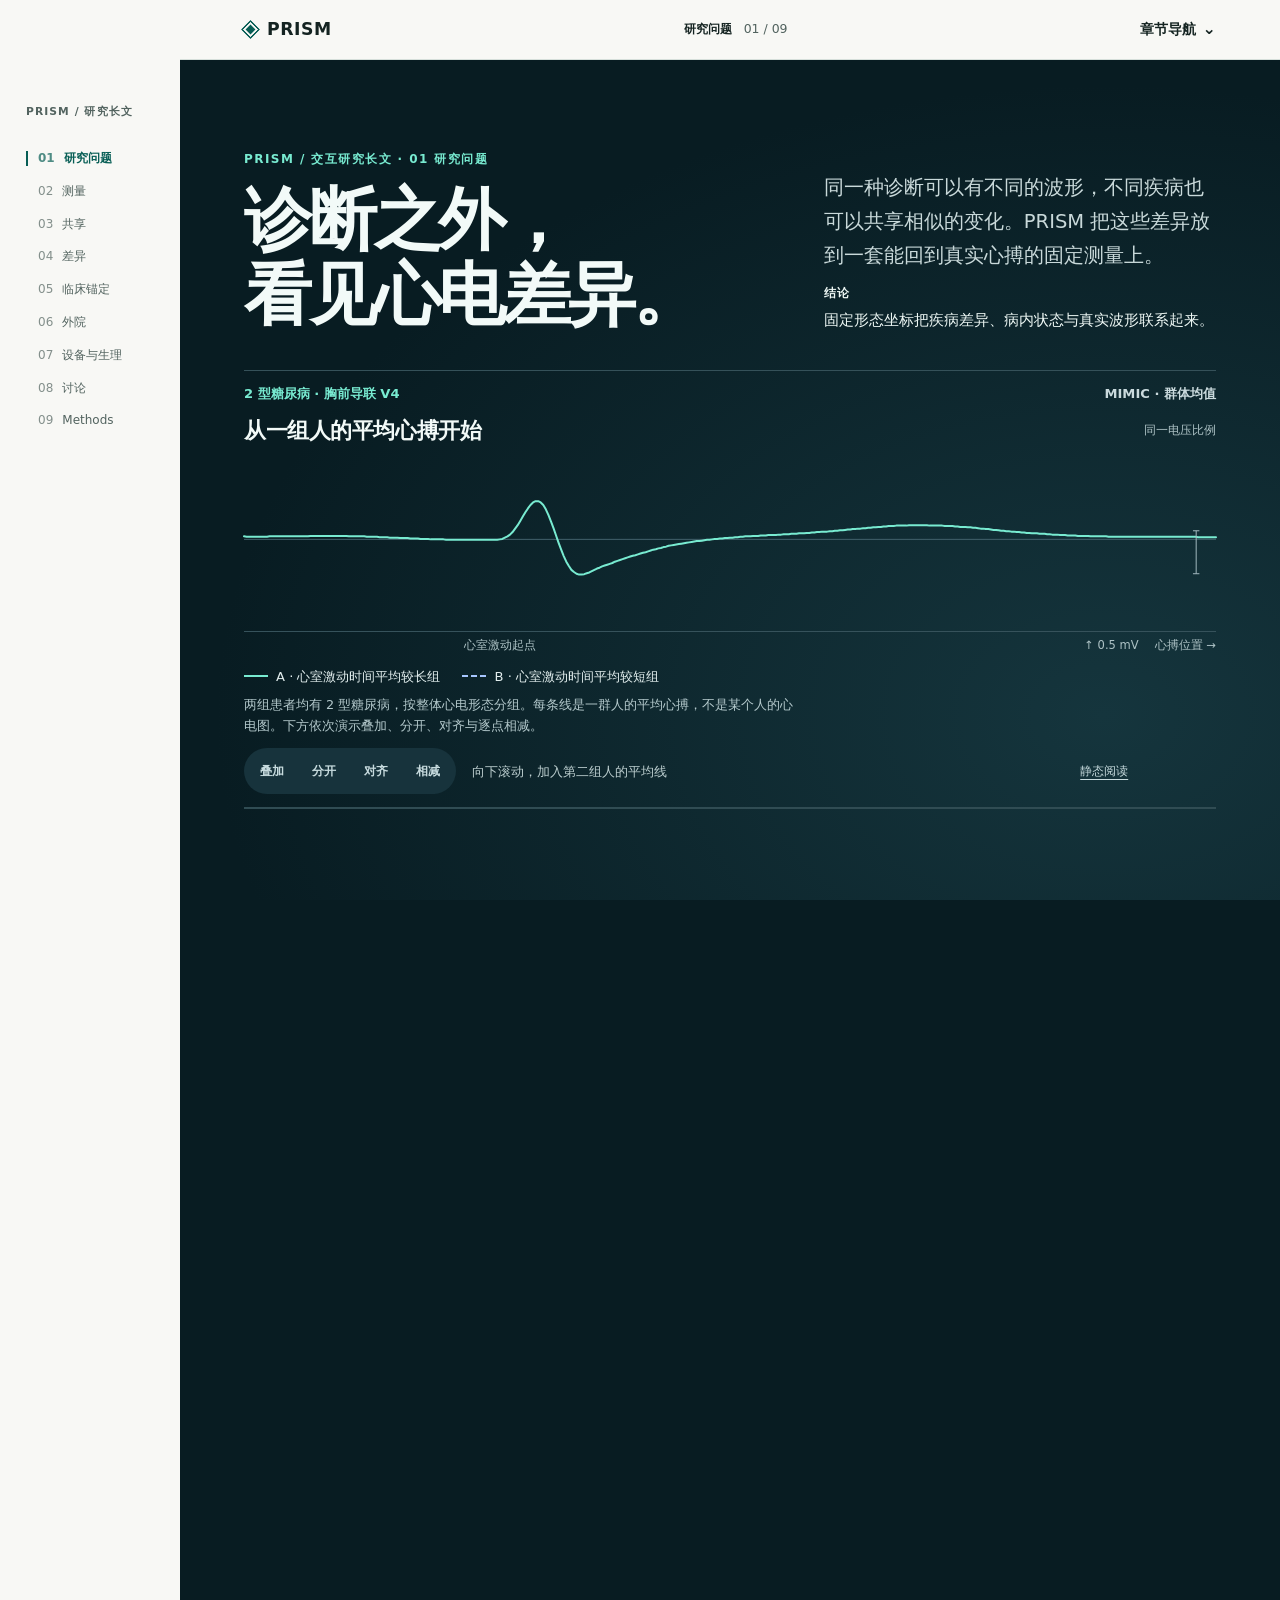
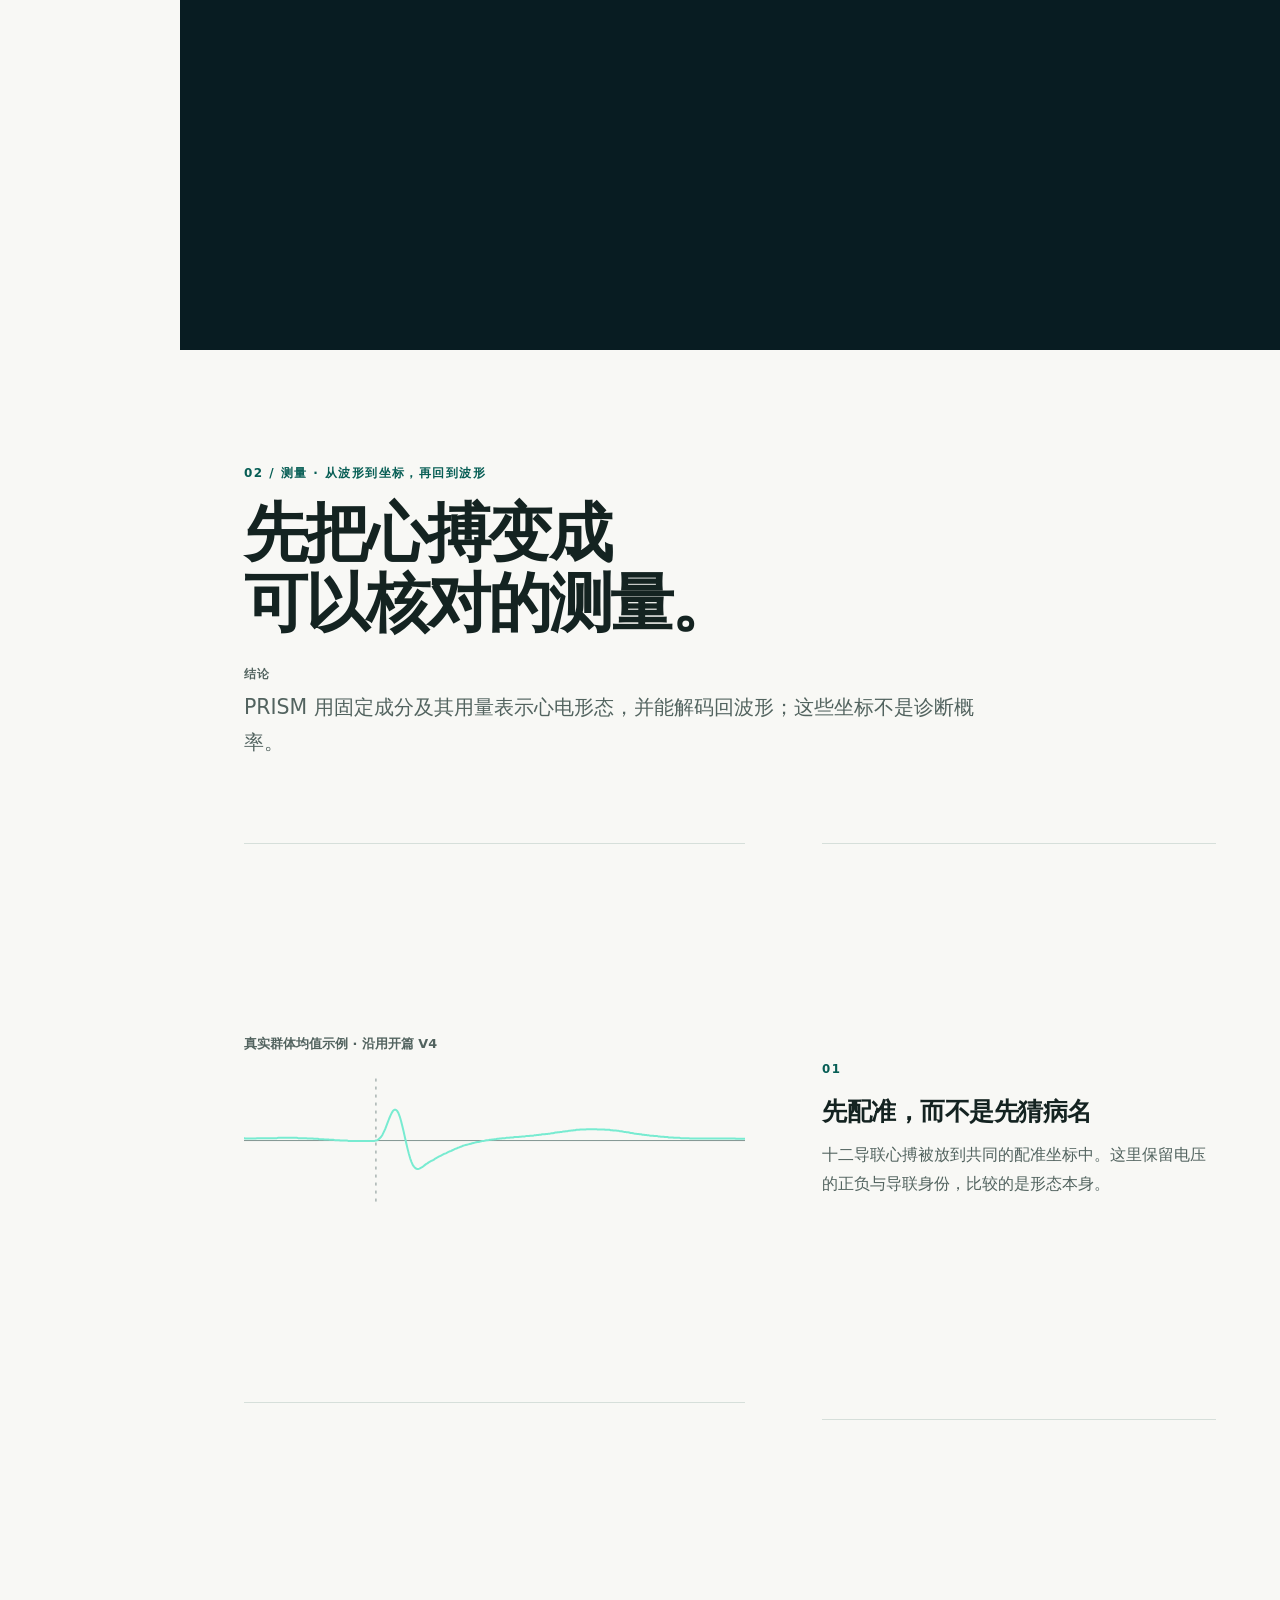
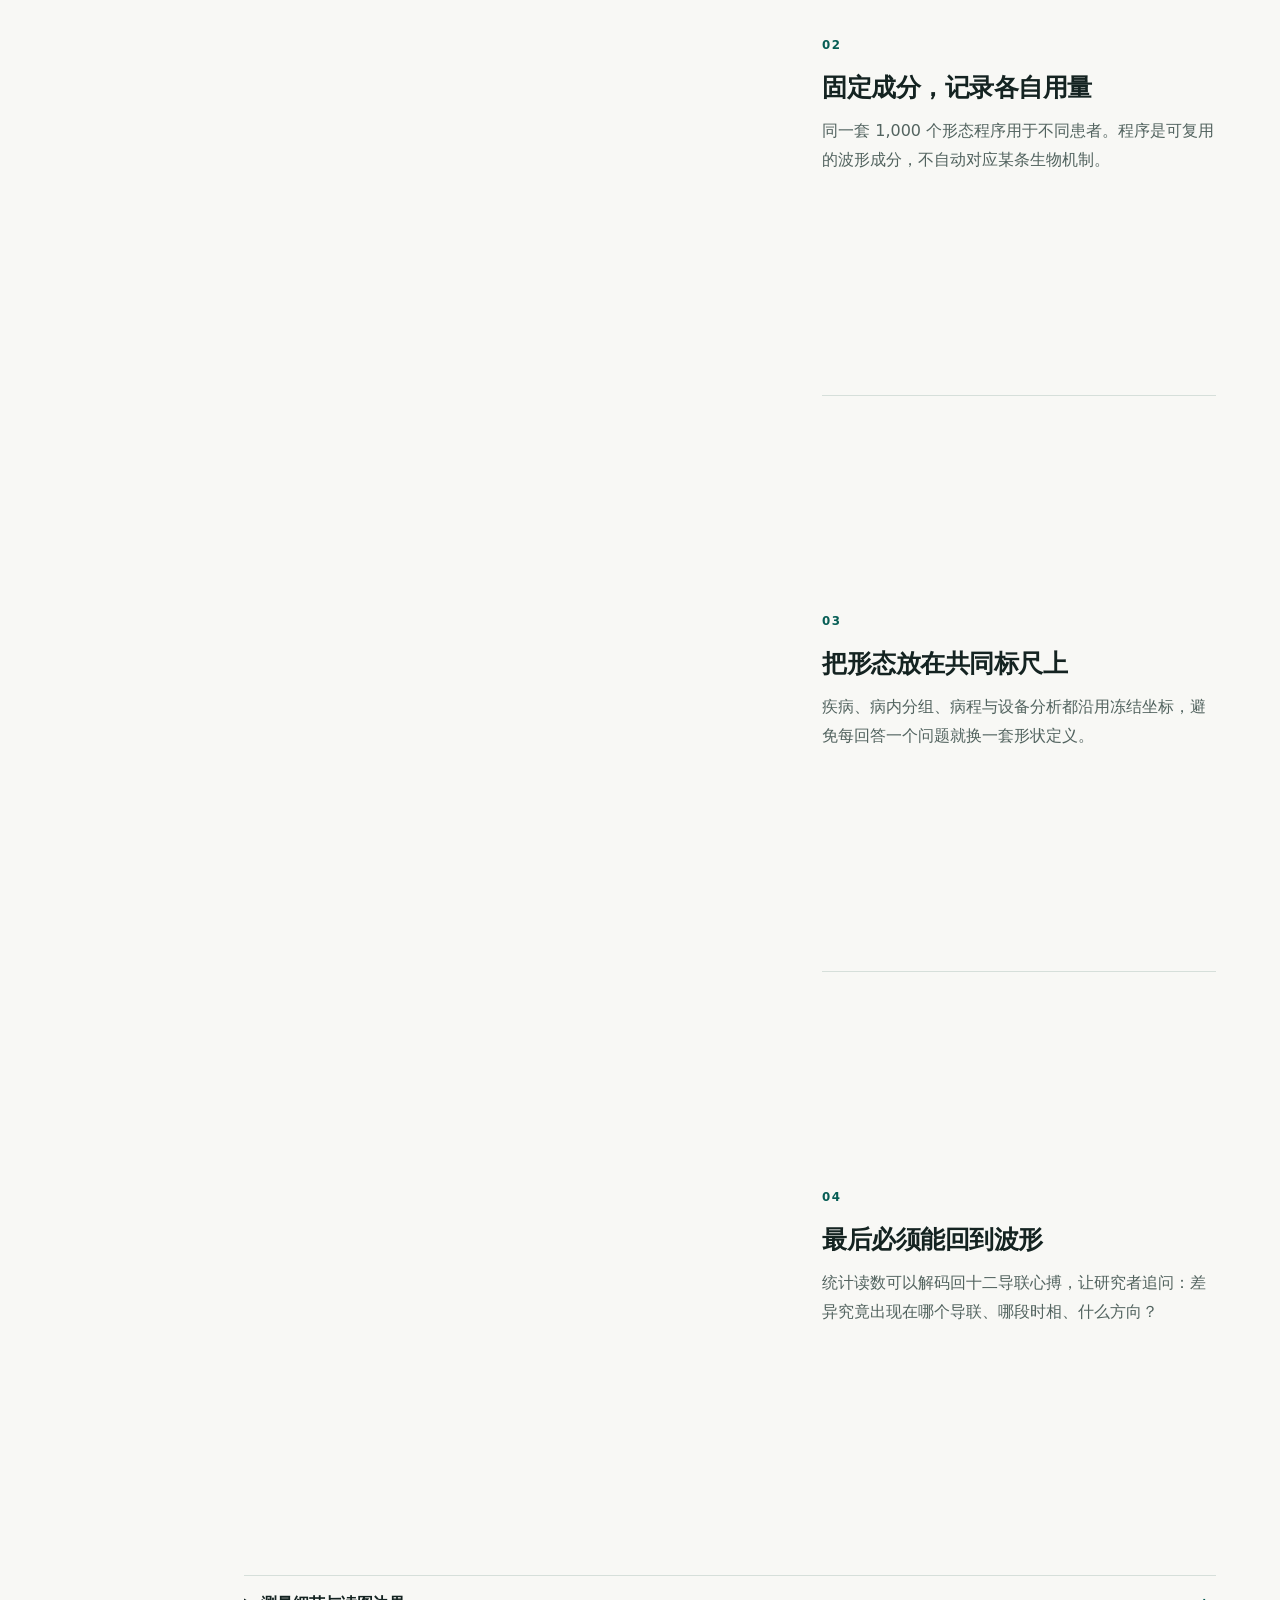
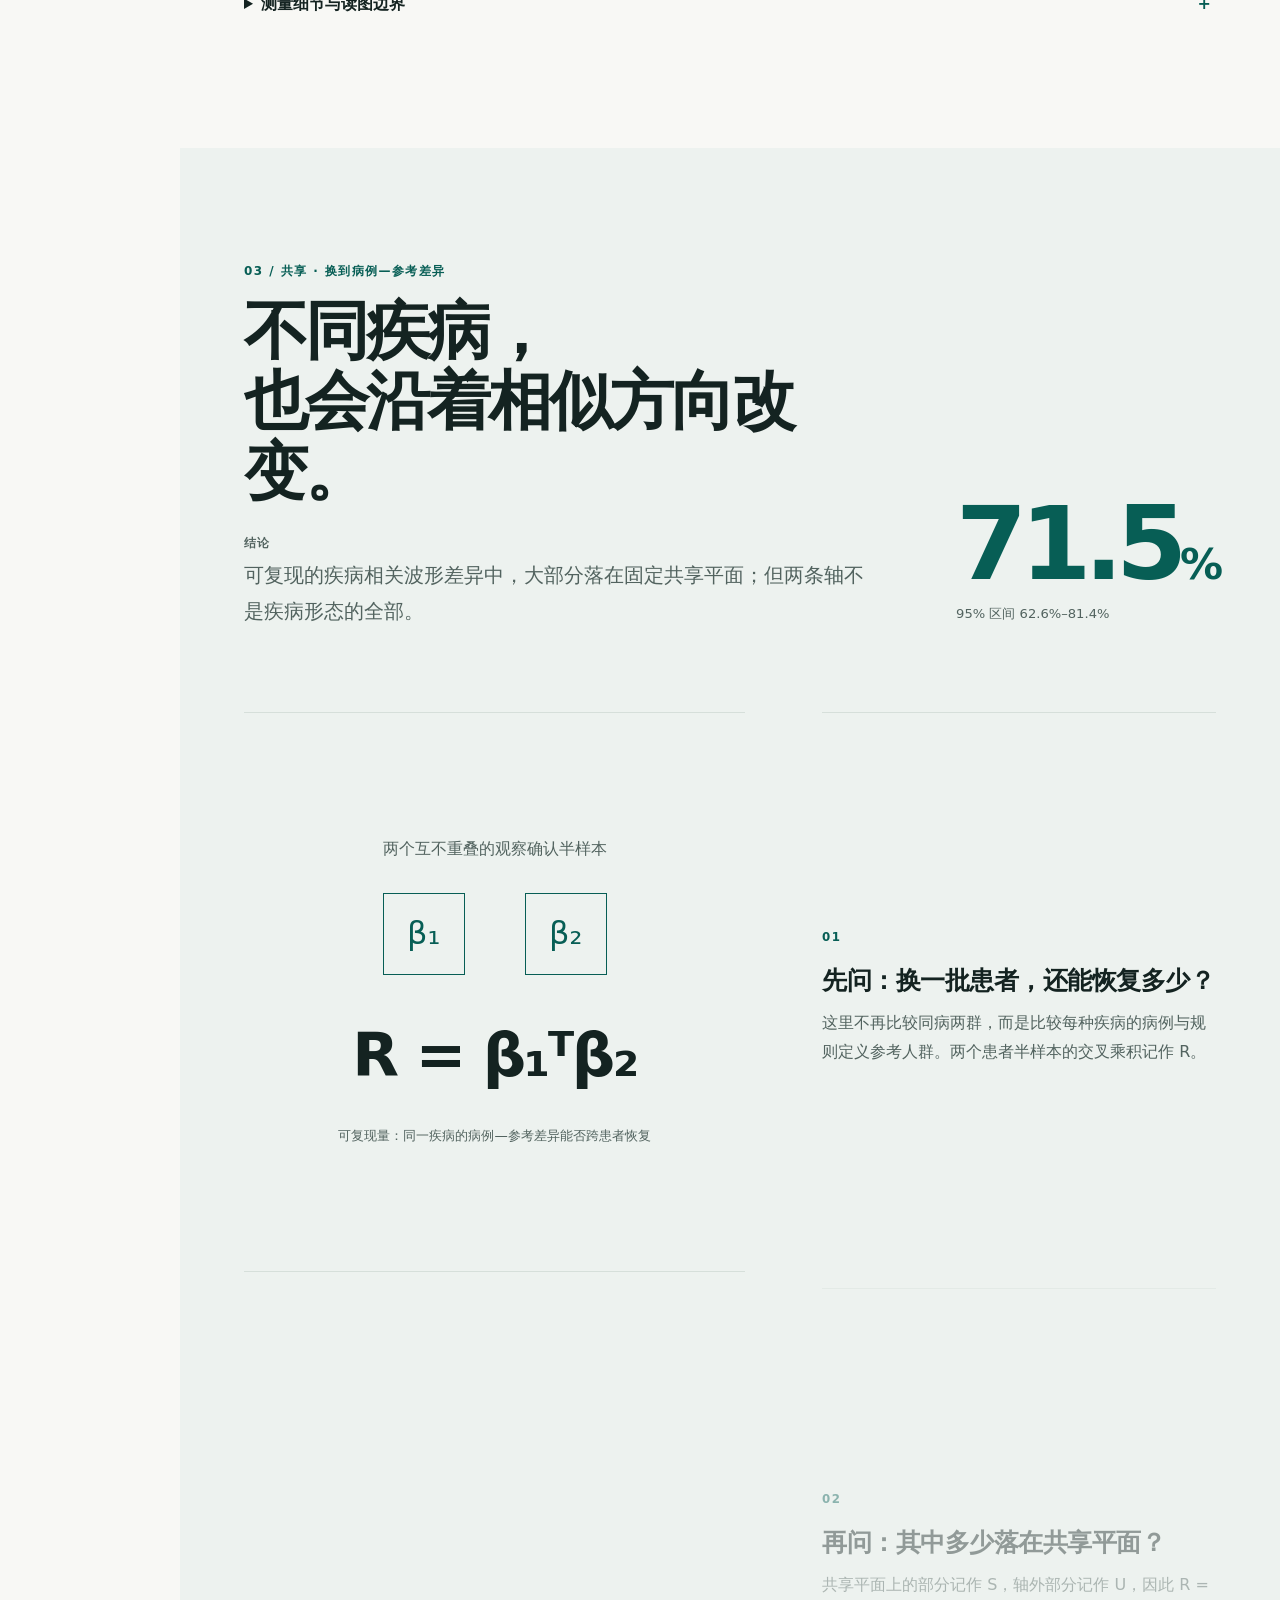
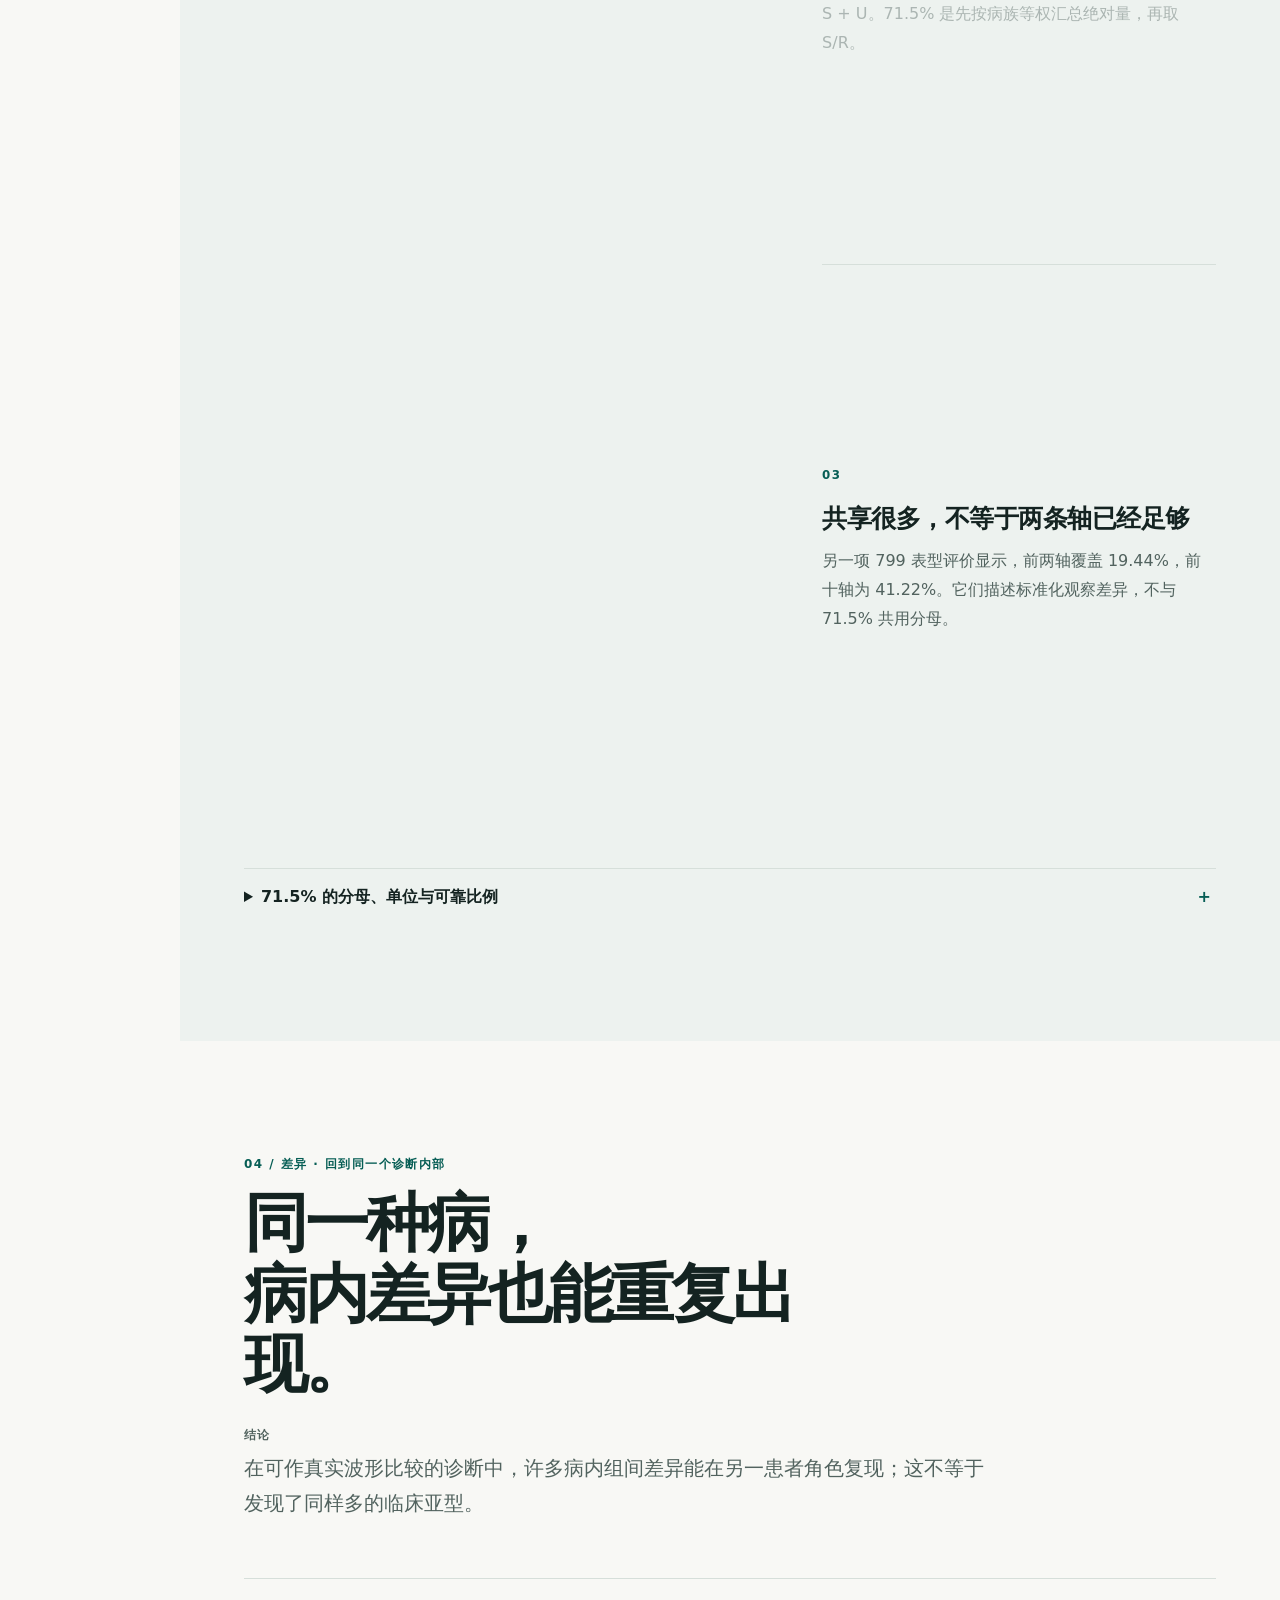
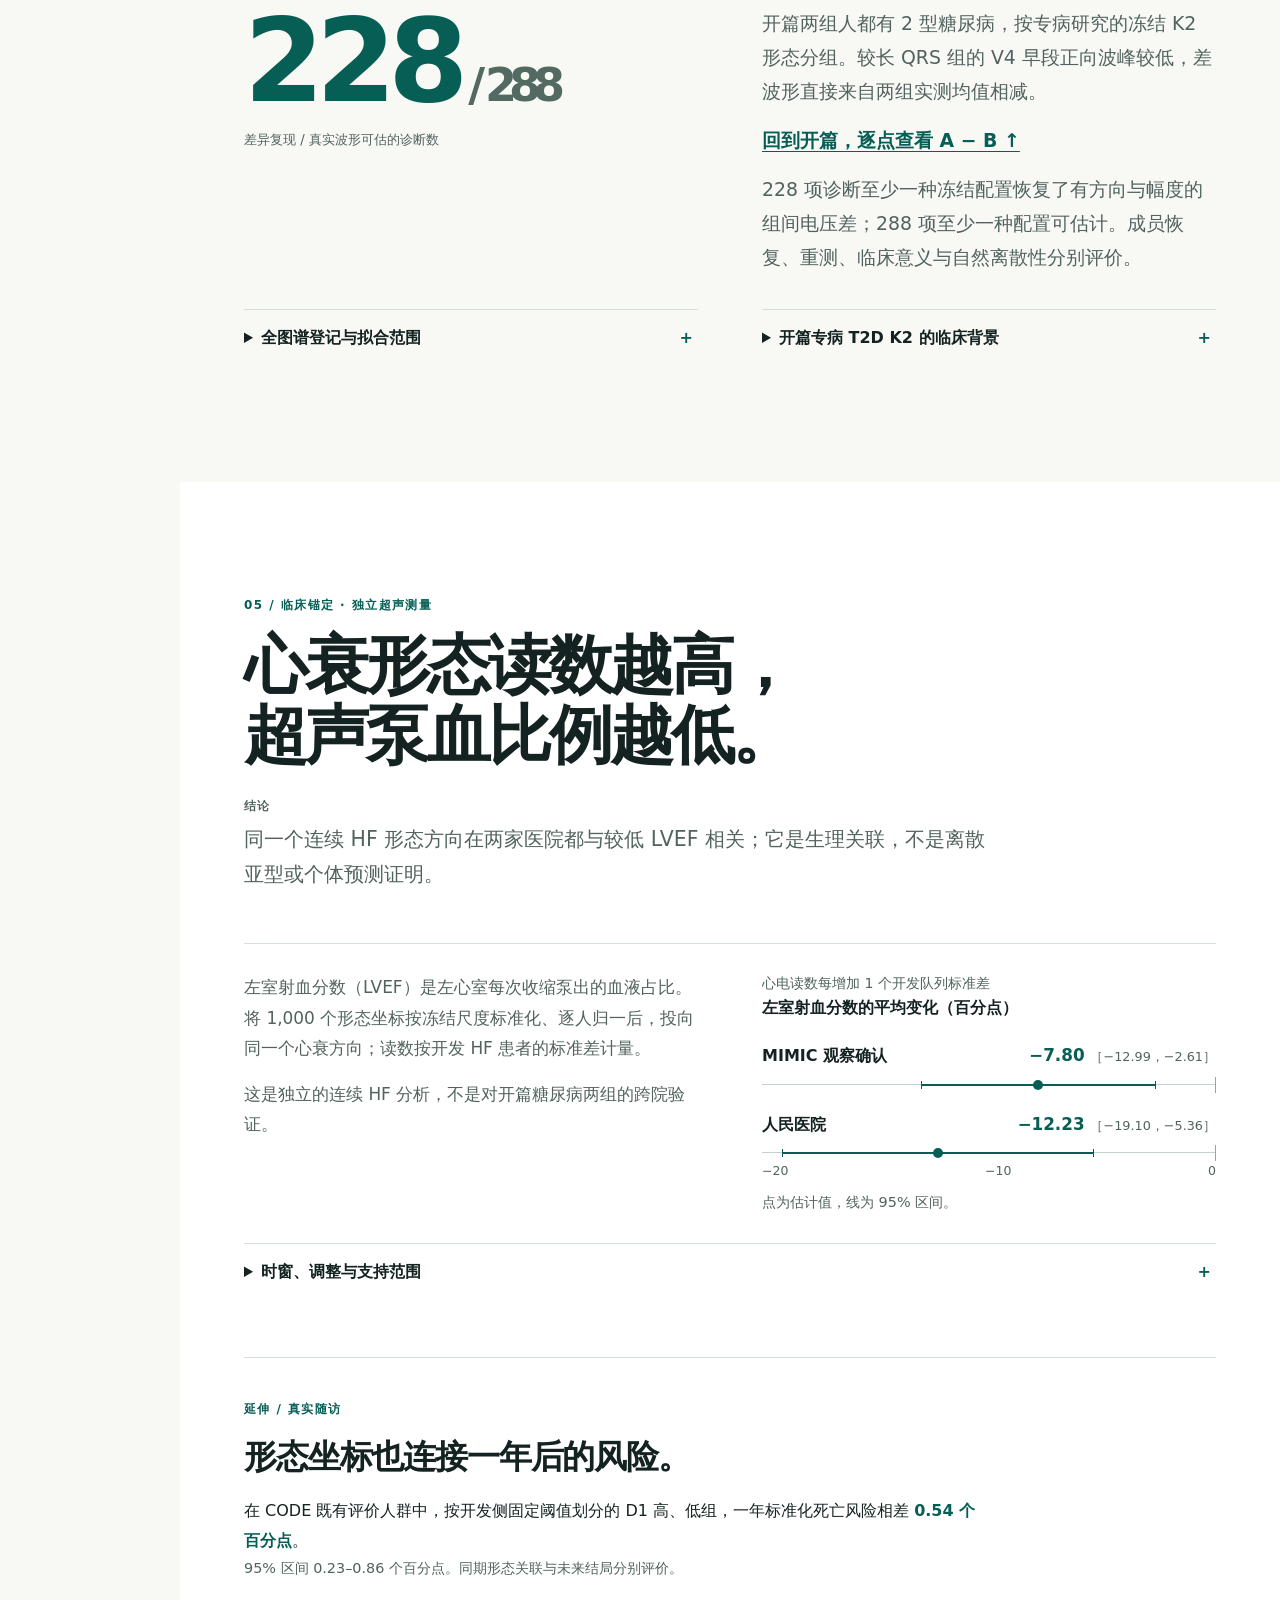
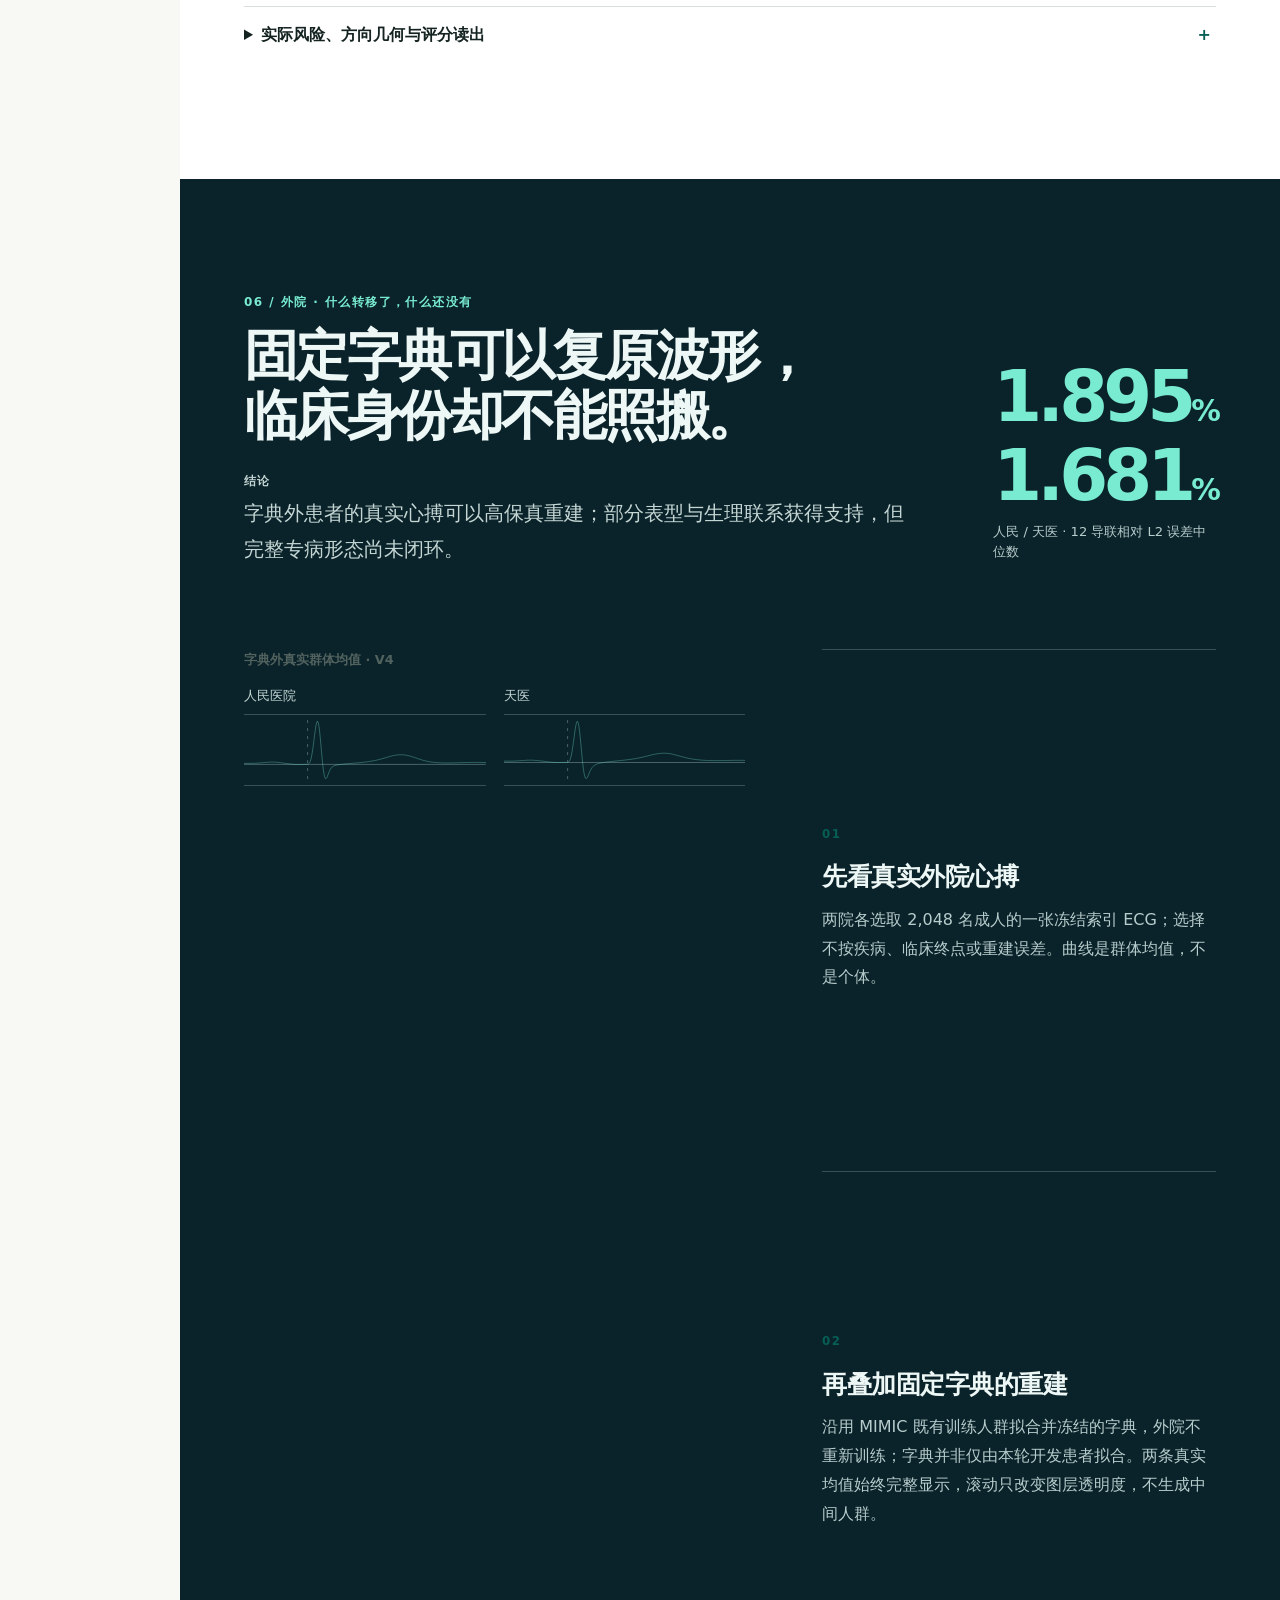
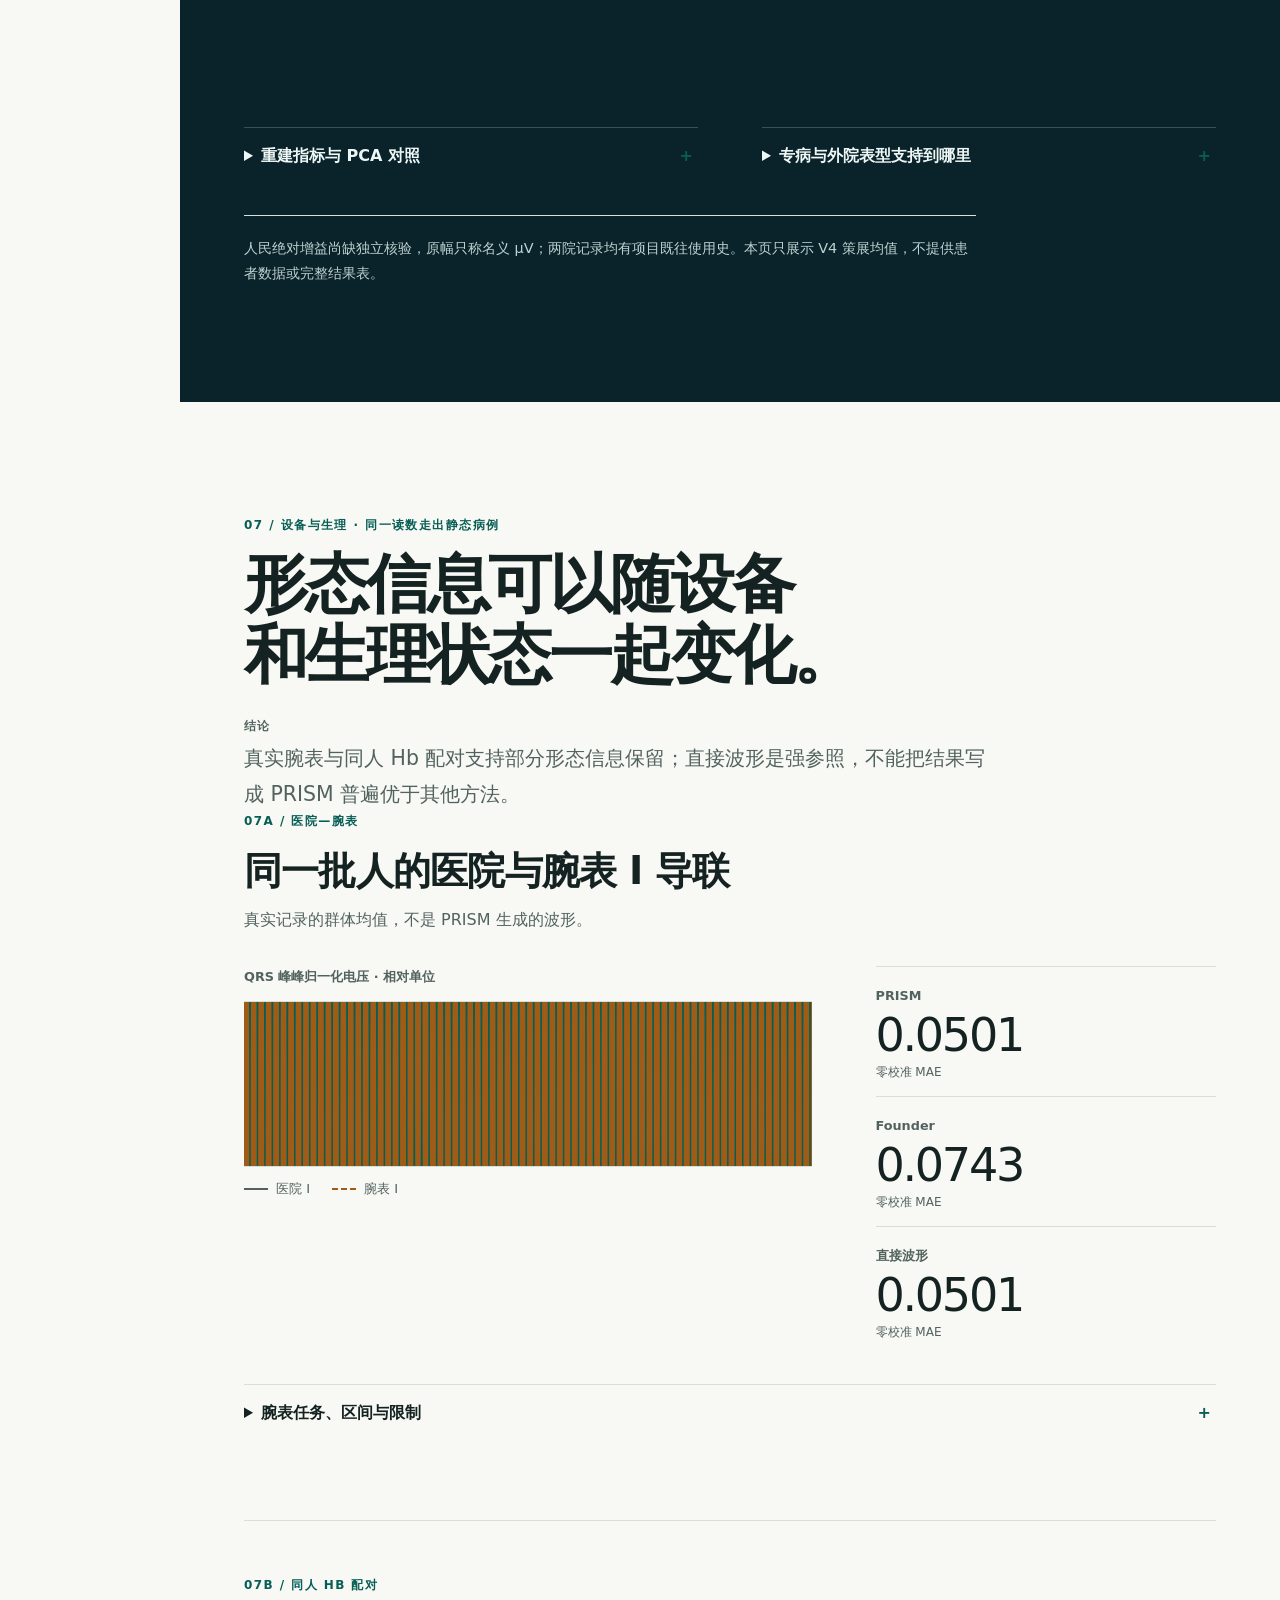
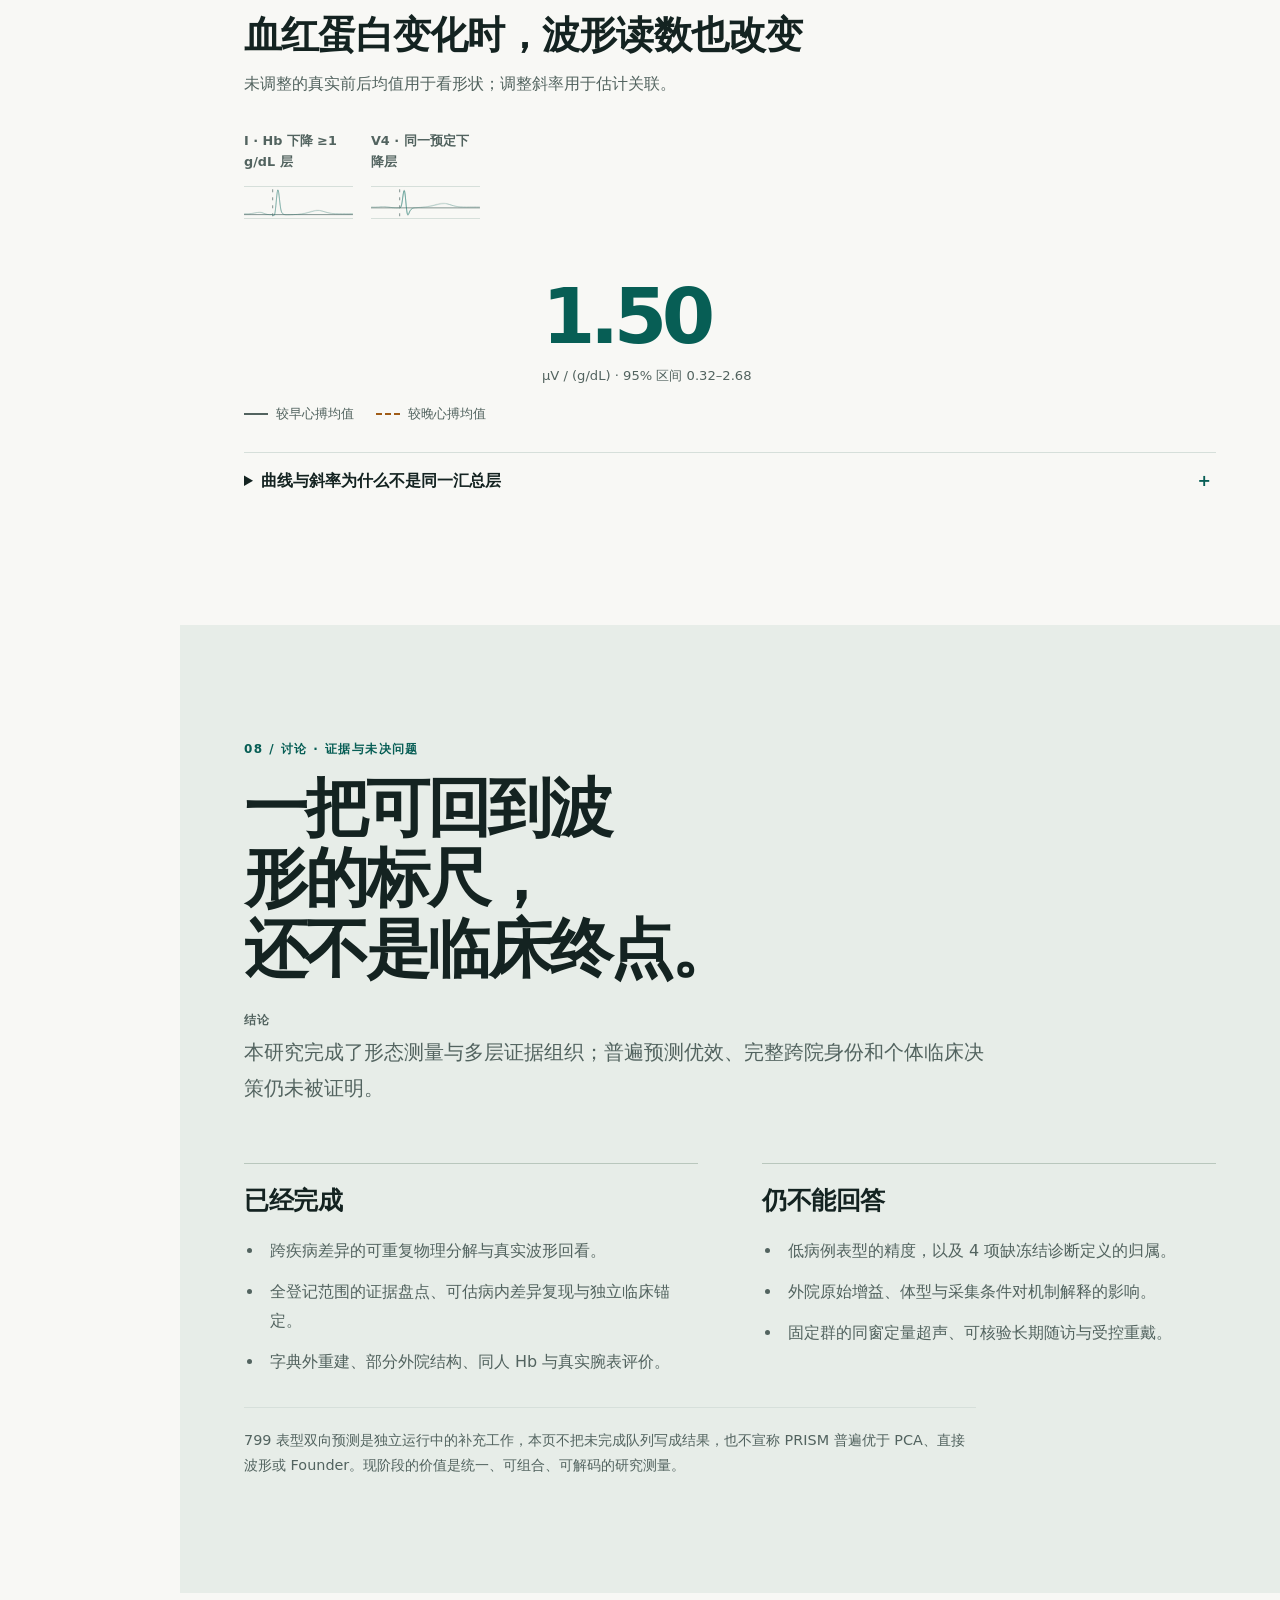
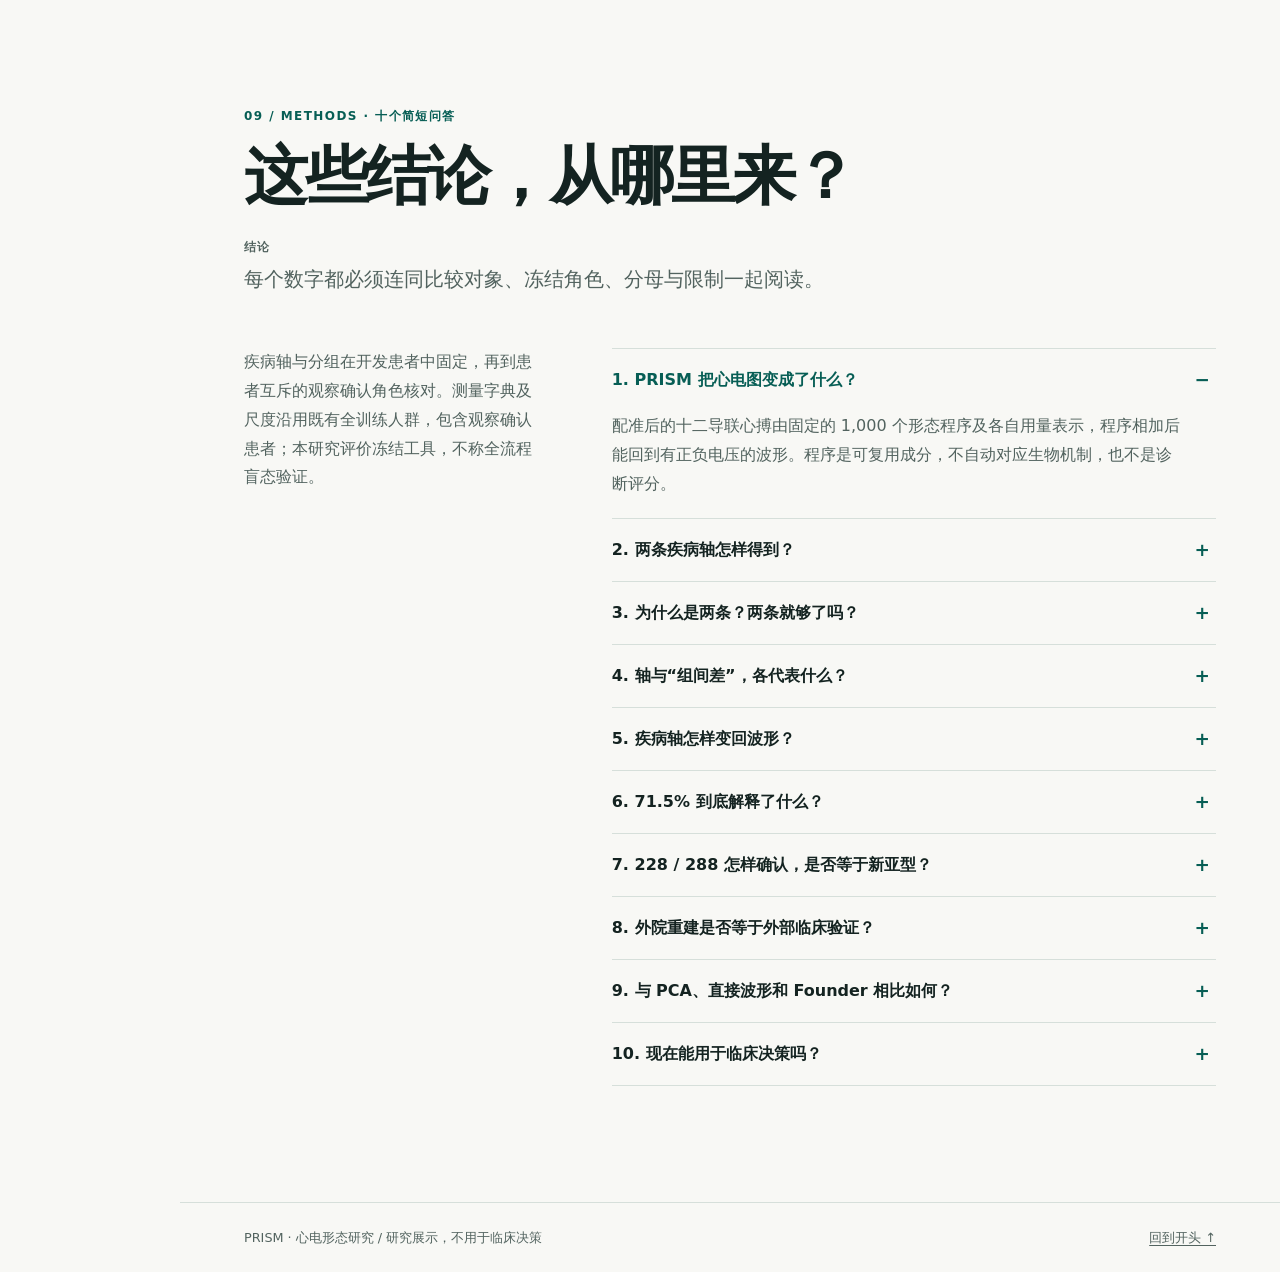
==== commit 61f6db62: "Present the final PRISM research narrative and reversible waveform scenes" ====
--- a/index.html
+++ b/index.html
@@ -4,50 +4,193 @@
   <meta charset="utf-8">
   <meta name="viewport" content="width=device-width, initial-scale=1">
   <meta name="theme-color" content="#08191f">
-  <meta name="description" content="沿着两条真实的群体平均波形，看同一诊断下的心电形态如何不同。">
+  <meta name="prism-release" content="2026-11-22-final-v2">
+  <meta name="description" content="PRISM 把十二导联心搏拆成可重组的波形成分。沿着真实患者群体的平均波形，读懂同病差异、跨病共性与心功能关联。">
   <title>PRISM · 心电形态研究</title>
   <link rel="stylesheet" href="site.css">
+  <link rel="icon" href="data:,">
   <script src="story.js" defer></script>
 </head>
 <body id="top">
 <a class="skip" href="#main">跳到正文</a>
-<header class="masthead"><nav class="wrap" aria-label="主导航">
-  <a class="brand" href="#top" aria-label="PRISM 首页"><i aria-hidden="true"></i> PRISM</a>
-  <div><a href="#story">读波形</a><a href="#findings">研究发现</a><a href="#limits">边界</a></div>
-</nav></header>
-<main id="main">
-  <section class="story" id="story" aria-labelledby="story-title">
+<header class="masthead">
+  <nav class="wrap" aria-label="主导航">
+    <a class="brand" href="#top" aria-label="PRISM 首页"><i aria-hidden="true"></i> PRISM</a>
+    <div class="masthead-status" aria-live="off"><span id="current-chapter">研究问题</span><span id="chapter-count">01 / 09</span></div>
+    <details class="chapter-menu">
+      <summary>章节导航</summary>
+      <nav aria-label="移动端章节导航">
+        <a href="#story" data-chapter-link="story">01 · 研究问题</a>
+        <a href="#measurement" data-chapter-link="measurement">02 · 测量</a>
+        <a href="#shared" data-chapter-link="shared">03 · 共享</a>
+        <a href="#findings" data-chapter-link="findings">04 · 差异</a>
+        <a href="#clinical" data-chapter-link="clinical">05 · 临床锚定</a>
+        <a href="#external" data-chapter-link="external">06 · 外院</a>
+        <a href="#devices" data-chapter-link="devices">07 · 设备与生理</a>
+        <a href="#discussion" data-chapter-link="discussion">08 · 讨论</a>
+        <a href="#methods" data-chapter-link="methods">09 · Methods</a>
+      </nav>
+    </details>
+  </nav>
+  <div class="reading-progress" aria-hidden="true"><i id="reading-progress-bar"></i></div>
+</header>
+<aside class="chapter-rail" aria-label="论文目录">
+  <p>PRISM / 研究长文</p>
+  <nav aria-label="桌面端章节导航"><ol>
+    <li><a href="#story" data-chapter-link="story"><span>01</span>研究问题</a></li>
+    <li><a href="#measurement" data-chapter-link="measurement"><span>02</span>测量</a></li>
+    <li><a href="#shared" data-chapter-link="shared"><span>03</span>共享</a></li>
+    <li><a href="#findings" data-chapter-link="findings"><span>04</span>差异</a></li>
+    <li><a href="#clinical" data-chapter-link="clinical"><span>05</span>临床锚定</a></li>
+    <li><a href="#external" data-chapter-link="external"><span>06</span>外院</a></li>
+    <li><a href="#devices" data-chapter-link="devices"><span>07</span>设备与生理</a></li>
+    <li><a href="#discussion" data-chapter-link="discussion"><span>08</span>讨论</a></li>
+    <li><a href="#methods" data-chapter-link="methods"><span>09</span>Methods</a></li>
+  </ol></nav>
+</aside>
+<main id="main" tabindex="-1">
+  <section class="story chapter" id="story" data-chapter="研究问题" aria-labelledby="story-title">
     <div class="stage"><div class="wrap stage-inner">
-      <div class="heading"><div><p class="kicker">PRISM / 心电形态研究</p><h1 id="story-title">同一诊断，<br>不同心搏。</h1></div>
-        <p class="intro">这不是某位患者的心电图。把两组 2 型糖尿病患者各自的心搏取平均，再把两条平均线相减，就能看见形态差在哪里。</p>
+      <div class="heading"><div><p class="kicker">PRISM / 交互研究长文 · 01 研究问题</p><h1 id="story-title" tabindex="-1">诊断之外，<br>看见心电差异。</h1></div>
+        <div><p class="intro">同一种诊断可以有不同的波形，不同疾病也可以共享相似的变化。PRISM 把这些差异放到一套能回到真实心搏的固定测量上。</p><p class="hero-conclusion"><b>结论</b>固定形态坐标把疾病差异、病内状态与真实波形联系起来。</p></div>
       </div>
       <figure class="wave" aria-labelledby="wave-title">
-        <figcaption><span id="wave-title">胸前导联 V4</span><span>MIMIC · 患者群体均值</span></figcaption>
-        <div class="plot-head"><span class="stage-label">分开看两组平均心搏</span><span class="units">同一电压比例</span></div>
-        <svg class="main-plot" viewBox="0 0 760 220" preserveAspectRatio="none" role="img" aria-label="两组 2 型糖尿病患者的平均心搏：心室激动时间平均较长组为实线，较短组为虚线。">
+        <figcaption><span id="wave-title">2 型糖尿病 · 胸前导联 V4</span><span>MIMIC · 群体均值</span></figcaption>
+        <div class="plot-head"><span class="stage-label">两组平均心搏，共用同一条零线</span><span class="units">同一电压比例</span></div>
+        <svg class="main-plot" viewBox="0 0 760 220" preserveAspectRatio="none" role="img" aria-label="2 型糖尿病患者的两群 V4 导联平均心搏，实线为心室激动时间平均较长组，虚线为平均较短组。">
           <defs>
             <polyline class="shape" id="mean-a" points="0,35 2,30 4,30 6,30 8,30 10,30 12,30 14,30 16,30 18,30 20,35 22,35 24,35 26,35 28,35 30,35 32,35 34,35 36,35 38,35 40,35 42,35 44,35 46,35 48,35 50,35 52,40 54,40 56,40 58,40 60,40 62,40 64,40 66,40 68,40 70,40 72,40 74,40 76,40 78,40 80,40 82,35 84,35 86,35 88,35 90,35 92,35 94,35 96,30 98,30 100,30 102,30 104,30 106,25 108,25 110,25 112,25 114,20 116,20 118,20 120,20 122,15 124,15 126,15 128,15 130,10 132,10 134,10 136,10 138,5 140,5 142,5 144,5 146,0 148,0 150,0 152,0 154,0 156,0 158,-5 160,-5 162,-5 164,-5 166,-5 168,-5 170,-5 172,-5 174,-5 176,-5 178,-5 180,-5 182,-5 184,-5 186,-5 188,-5 190,-5 192,-5 194,-5 196,-5 198,-5 200,0 202,5 204,20 206,35 208,55 210,85 212,125 214,165 216,215 218,265 220,315 222,360 224,400 226,430 228,445 230,445 232,430 234,400 236,350 238,285 240,210 242,130 244,45 246,-40 248,-120 250,-195 252,-260 254,-310 256,-355 258,-380 260,-400 262,-410 264,-410 266,-405 268,-395 270,-385 272,-370 274,-355 276,-340 278,-330 280,-315 282,-305 284,-295 286,-285 288,-275 290,-260 292,-250 294,-240 296,-230 298,-220 300,-210 302,-200 304,-190 306,-185 308,-175 310,-165 312,-155 314,-150 316,-140 318,-130 320,-120 322,-115 324,-105 326,-100 328,-90 330,-85 332,-75 334,-70 336,-65 338,-60 340,-55 342,-50 344,-45 346,-40 348,-35 350,-30 352,-25 354,-20 356,-20 358,-15 360,-10 362,-5 364,-5 366,0 368,5 370,5 372,10 374,10 376,15 378,15 380,20 382,20 384,25 386,25 388,30 390,30 392,35 394,35 396,35 398,40 400,40 402,40 404,45 406,45 408,45 410,50 412,50 414,50 416,50 418,55 420,55 422,60 424,60 426,60 428,65 430,65 432,65 434,70 436,70 438,70 440,75 442,75 444,80 446,80 448,85 450,85 452,90 454,90 456,90 458,95 460,95 462,100 464,100 466,105 468,105 470,110 472,115 474,115 476,120 478,120 480,125 482,125 484,130 486,130 488,135 490,135 492,140 494,140 496,145 498,145 500,150 502,150 504,155 506,155 508,155 510,160 512,160 514,160 516,160 518,160 520,165 522,165 524,165 526,165 528,165 530,165 532,165 534,165 536,160 538,160 540,160 542,160 544,160 546,160 548,155 550,155 552,155 554,155 556,150 558,150 560,145 562,145 564,145 566,140 568,140 570,135 572,135 574,130 576,125 578,125 580,120 582,120 584,115 586,110 588,110 590,105 592,100 594,100 596,95 598,95 600,90 602,90 604,85 606,85 608,80 610,80 612,75 614,75 616,70 618,70 620,70 622,65 624,65 626,65 628,60 630,60 632,55 634,55 636,55 638,50 640,50 642,50 644,45 646,45 648,45 650,45 652,40 654,40 656,40 658,40 660,40 662,35 664,35 666,35 668,35 670,35 672,35 674,35 676,30 678,30 680,30 682,30 684,30 686,30 688,30 690,30 692,30 694,30 696,30 698,30 700,30 702,30 704,30 706,30 708,30 710,30 712,30 714,30 716,30 718,30 720,30 722,30 724,30 726,30 728,30 730,30 732,30 734,30 736,30 738,30 740,30 742,30 744,30 746,25 748,25 750,25 752,25 754,25 756,25 758,25 760,25"/>
             <polyline class="shape" id="mean-b" points="0,30 2,30 4,30 6,30 8,30 10,30 12,30 14,30 16,30 18,30 20,30 22,30 24,30 26,30 28,30 30,30 32,30 34,35 36,35 38,35 40,35 42,35 44,35 46,35 48,40 50,40 52,40 54,40 56,40 58,45 60,45 62,45 64,45 66,45 68,45 70,45 72,50 74,50 76,50 78,50 80,50 82,50 84,50 86,50 88,50 90,50 92,45 94,45 96,45 98,45 100,45 102,40 104,40 106,40 108,40 110,35 112,35 114,35 116,30 118,30 120,30 122,25 124,25 126,25 128,20 130,20 132,20 134,15 136,15 138,15 140,15 142,10 144,10 146,10 148,10 150,5 152,5 154,5 156,5 158,0 160,0 162,0 164,0 166,0 168,0 170,0 172,0 174,-5 176,-5 178,-5 180,0 182,0 184,0 186,0 188,0 190,0 192,0 194,0 196,0 198,0 200,0 202,5 204,10 206,25 208,45 210,75 212,120 214,170 216,235 218,310 220,390 222,470 224,550 226,620 228,670 230,695 232,695 234,660 236,600 238,510 240,400 242,275 244,145 246,20 248,-95 250,-195 252,-270 254,-320 256,-345 258,-355 260,-345 262,-320 264,-290 266,-255 268,-220 270,-185 272,-155 274,-130 276,-105 278,-90 280,-75 282,-60 284,-50 286,-40 288,-35 290,-30 292,-25 294,-20 296,-15 298,-10 300,-5 302,-5 304,0 306,0 308,5 310,5 312,5 314,10 316,10 318,10 320,10 322,15 324,15 326,15 328,15 330,20 332,20 334,20 336,20 338,20 340,25 342,25 344,25 346,25 348,30 350,30 352,30 354,30 356,30 358,35 360,35 362,35 364,35 366,35 368,40 370,40 372,40 374,40 376,45 378,45 380,45 382,45 384,50 386,50 388,50 390,55 392,55 394,55 396,60 398,60 400,60 402,65 404,65 406,65 408,70 410,70 412,75 414,75 416,80 418,80 420,85 422,85 424,90 426,90 428,95 430,95 432,100 434,100 436,105 438,110 440,110 442,115 444,120 446,120 448,125 450,130 452,130 454,135 456,140 458,140 460,145 462,150 464,150 466,155 468,160 470,160 472,165 474,170 476,170 478,175 480,175 482,180 484,180 486,185 488,185 490,185 492,190 494,190 496,190 498,190 500,195 502,195 504,195 506,195 508,195 510,195 512,195 514,195 516,190 518,190 520,190 522,190 524,185 526,185 528,180 530,180 532,175 534,175 536,170 538,165 540,165 542,160 544,155 546,150 548,150 550,145 552,140 554,135 556,130 558,125 560,125 562,120 564,115 566,110 568,105 570,105 572,100 574,95 576,90 578,90 580,85 582,80 584,80 586,75 588,70 590,70 592,65 594,65 596,60 598,60 600,55 602,55 604,55 606,50 608,50 610,50 612,45 614,45 616,45 618,40 620,40 622,40 624,40 626,40 628,35 630,35 632,35 634,35 636,35 638,35 640,35 642,35 644,35 646,30 648,30 650,30 652,30 654,30 656,30 658,30 660,30 662,30 664,30 666,30 668,30 670,30 672,30 674,30 676,30 678,30 680,30 682,30 684,30 686,30 688,30 690,30 692,30 694,35 696,35 698,35 700,35 702,35 704,35 706,35 708,35 710,35 712,35 714,35 716,35 718,35 720,35 722,35 724,35 726,35 728,35 730,35 732,35 734,35 736,35 738,35 740,35 742,35 744,35 746,35 748,35 750,35 752,35 754,35 756,35 758,35 760,35"/>
             <polyline class="shape" id="mean-difference" points="0,5 2,0 4,0 6,0 8,0 10,0 12,0 14,0 16,0 18,0 20,5 22,5 24,5 26,5 28,5 30,5 32,5 34,0 36,0 38,0 40,0 42,0 44,0 46,0 48,-5 50,-5 52,0 54,0 56,0 58,-5 60,-5 62,-5 64,-5 66,-5 68,-5 70,-5 72,-10 74,-10 76,-10 78,-10 80,-10 82,-15 84,-15 86,-15 88,-15 90,-15 92,-10 94,-10 96,-15 98,-15 100,-15 102,-10 104,-10 106,-15 108,-15 110,-10 112,-10 114,-15 116,-10 118,-10 120,-10 122,-10 124,-10 126,-10 128,-5 130,-10 132,-10 134,-5 136,-5 138,-10 140,-10 142,-5 144,-5 146,-10 148,-10 150,-5 152,-5 154,-5 156,-5 158,-5 160,-5 162,-5 164,-5 166,-5 168,-5 170,-5 172,-5 174,0 176,0 178,0 180,-5 182,-5 184,-5 186,-5 188,-5 190,-5 192,-5 194,-5 196,-5 198,-5 200,0 202,0 204,10 206,10 208,10 210,10 212,5 214,-5 216,-20 218,-45 220,-75 222,-110 224,-150 226,-190 228,-225 230,-250 232,-265 234,-260 236,-250 238,-225 240,-190 242,-145 244,-100 246,-60 248,-25 250,0 252,10 254,10 256,-10 258,-25 260,-55 262,-90 264,-120 266,-150 268,-175 270,-200 272,-215 274,-225 276,-235 278,-240 280,-240 282,-245 284,-245 286,-245 288,-240 290,-230 292,-225 294,-220 296,-215 298,-210 300,-205 302,-195 304,-190 306,-185 308,-180 310,-170 312,-160 314,-160 316,-150 318,-140 320,-130 322,-130 324,-120 326,-115 328,-105 330,-105 332,-95 334,-90 336,-85 338,-80 340,-80 342,-75 344,-70 346,-65 348,-65 350,-60 352,-55 354,-50 356,-50 358,-50 360,-45 362,-40 364,-40 366,-35 368,-35 370,-35 372,-30 374,-30 376,-30 378,-30 380,-25 382,-25 384,-25 386,-25 388,-20 390,-25 392,-20 394,-20 396,-25 398,-20 400,-20 402,-25 404,-20 406,-20 408,-25 410,-20 412,-25 414,-25 416,-30 418,-25 420,-30 422,-25 424,-30 426,-30 428,-30 430,-30 432,-35 434,-30 436,-35 438,-40 440,-35 442,-40 444,-40 446,-40 448,-40 450,-45 452,-40 454,-45 456,-50 458,-45 460,-50 462,-50 464,-50 466,-50 468,-55 470,-50 472,-50 474,-55 476,-50 478,-55 480,-50 482,-55 484,-50 486,-55 488,-50 490,-50 492,-50 494,-50 496,-45 498,-45 500,-45 502,-45 504,-40 506,-40 508,-40 510,-35 512,-35 514,-35 516,-30 518,-30 520,-25 522,-25 524,-20 526,-20 528,-15 530,-15 532,-10 534,-10 536,-10 538,-5 540,-5 542,0 544,5 546,10 548,5 550,10 552,15 554,20 556,20 558,25 560,20 562,25 564,30 566,30 568,35 570,30 572,35 574,35 576,35 578,35 580,35 582,40 584,35 586,35 588,40 590,35 592,35 594,35 596,35 598,35 600,35 602,35 604,30 606,35 608,30 610,30 612,30 614,30 616,25 618,30 620,30 622,25 624,25 626,25 628,25 630,25 632,20 634,20 636,20 638,15 640,15 642,15 644,10 646,15 648,15 650,15 652,10 654,10 656,10 658,10 660,10 662,5 664,5 666,5 668,5 670,5 672,5 674,5 676,0 678,0 680,0 682,0 684,0 686,0 688,0 690,0 692,0 694,-5 696,-5 698,-5 700,-5 702,-5 704,-5 706,-5 708,-5 710,-5 712,-5 714,-5 716,-5 718,-5 720,-5 722,-5 724,-5 726,-5 728,-5 730,-5 732,-5 734,-5 736,-5 738,-5 740,-5 742,-5 744,-5 746,-10 748,-10 750,-10 752,-10 754,-10 756,-10 758,-10 760,-10"/>
           </defs>
-          <g class="guides" aria-hidden="true"><path id="base-a" d="M0 68H760"/><path id="base-b" d="M0 168H760"/></g>
+          <g class="guides" aria-hidden="true"><path id="base-a" d="M0 108H760"/><path id="base-b" d="M0 108H760"/></g>
           <g id="alignment" aria-hidden="true"><path d="M200 0V220"/></g>
-          <g id="a-motion" transform="translate(0 68) scale(1 -0.105)"><use id="a-trace" class="trace long" href="#mean-a"/></g>
-          <g id="b-motion" transform="translate(0 168) scale(1 -0.105)"><use id="b-trace" class="trace short" href="#mean-b"/></g>
+          <g id="a-motion" transform="translate(0 108) scale(1 -0.105)"><use id="a-trace" class="trace long" href="#mean-a"/></g>
+          <g id="b-motion" transform="translate(0 108) scale(1 -0.105)"><use id="b-trace" class="trace short" href="#mean-b"/></g>
+          <path class="calibration" aria-hidden="true" d="M742 150h5m-2.5 0v-52.5m-2.5 0h5"/>
+          <g id="b-label" aria-hidden="true"><text x="315" y="91">B · 平均较短组</text></g>
+          <g id="a-label" aria-hidden="true"><text x="315" y="69">A · 平均较长组</text></g>
         </svg>
-        <div class="plot-axis" aria-hidden="true"><span>配准窗起点</span><span>配准后的心搏位置 →</span></div>
+        <div class="plot-axis" aria-hidden="true"><span>心室激动起点</span><span class="voltage-mark">↑ 0.5 mV</span><span>心搏位置 →</span></div>
         <div class="legend"><span><i></i> A · 心室激动时间平均较长组</span><span><i></i> B · 心室激动时间平均较短组</span><span class="diff-key"><i></i> 较长组均值 − 较短组均值</span></div>
+        <p class="wave-note">两组患者均有 2 型糖尿病，按整体心电形态分组。每条线是一群人的平均心搏，不是某个人的心电图。下方依次演示叠加、分开、对齐与逐点相减。</p>
       </figure>
-      <div class="controls" hidden><div class="steps" role="group" aria-label="定位滚动步骤"><button type="button" data-at="0" aria-pressed="true">分开看</button><button type="button" data-at="0.49" aria-pressed="false">对齐看</button><button type="button" data-at="1" aria-pressed="false">看差值</button></div><p id="direction">向下滚动逐步相减，向上滚动可还原</p><button class="quiet" type="button" id="reading-mode" aria-pressed="false">静态阅读</button></div>
+      <div class="controls" hidden><div class="steps" role="group" aria-label="定位波形步骤"><button type="button" data-at="0.25" aria-pressed="false">叠加</button><button type="button" data-at="0.50" aria-pressed="false">分开</button><button type="button" data-at="0.66" aria-pressed="false">对齐</button><button type="button" data-at="1" aria-pressed="false">相减</button></div><p id="direction">滚动加入第二组平均线</p><button class="quiet" type="button" id="reading-mode" aria-pressed="false">静态阅读</button></div>
       <div class="progress" aria-hidden="true"><i></i></div>
     </div></div>
   </section>
-  <section class="still" aria-labelledby="still-title"><div class="wrap static-layout"><div><p class="kicker">波形相减 / A − B</p><h2 id="still-title">差异留在哪里？</h2><p>同一位置，较长组的平均电压减去较短组的平均电压。线在零线下方，表示这里较长组的平均电压更低。</p></div><figure><figcaption>两组平均波形之差 · V4</figcaption><svg viewBox="0 0 760 110" preserveAspectRatio="none" role="img" aria-label="差值在心室激动早期为负，随后接近零。"><path class="zero" d="M0 30H760"/><g transform="translate(0 30) scale(1 -0.20)"><use class="trace delta" href="#mean-difference"/></g></svg><p>零线表示两个均值相等。为便于阅读，此图纵向放大。</p></figure></div></section>
-  <section class="reading wrap" id="findings" aria-labelledby="findings-title"><p class="kicker">01 / 跨疾病观察</p><h2 id="findings-title">心电形态，<br>也有相似之处。</h2>
-    <div class="finding"><div class="number"><strong>71.5<span>%</span></strong><small>可重复波形差异中的共享比例</small></div><div><p>把不同疾病患者与对照的平均心电形态作比较，许多差异沿着相似的方向出现。</p><p class="fine">589 个可估表型，按病族等权汇总。区间为 62.6%–81.4%。这个比例描述波形，不是疾病或死亡风险的解释率。</p></div></div>
-  </section>
-  <section class="physiology" aria-labelledby="hf-title"><div class="wrap reading"><p class="kicker">02 / 心功能</p><h2 id="hf-title">波形里的差别，<br>在超声中也能看见。</h2><div class="columns"><p>在另一项心衰研究中，同一个连续形态读数越高，两院患者超声测得的左室射血分数平均越低。它描述心脏每次搏动泵出血液的比例。</p><div class="estimates"><p><span>MIMIC 观察确认</span><strong>−7.80</strong> 个百分点</p><p><span>人民医院</span><strong>−12.23</strong> 个百分点</p></div></div><p class="fine">每增加 1 个开发队列标准差；心电与超声来自同次就诊、间隔不超过 7 日，已调整年龄、性别、心率和 QRS 时长。两院区间分别为 −12.99 至 −2.61、−19.10 至 −5.36 个百分点。</p></div></section>
-  <section class="limits wrap" id="limits" aria-labelledby="limits-title"><p class="kicker">阅读边界</p><h2 id="limits-title">看见群体差异，<br>不等于诊断个人。</h2><p>开篇只展示两组患者在一条导联上的平均波形。两组由整体心电形态分出，“较长”和“较短”描述各组平均特点，不是诊断阈值。动画中间帧用于解释相减，不代表新测量或病程变化。</p><p>群体之间可以重叠；不同医院的设备与人群也不尽相同。这些观察供科研交流，不能据此判断某个人的疾病、风险或射血分数。</p></section>
+  <section class="still" aria-labelledby="still-title"><div class="wrap static-layout"><div><p class="kicker">静态读图 / A − B</p><h2 id="still-title">两条平均线相减，留下什么？</h2><p>在心搏的同一位置，用较长组的平均电压减去较短组的平均电压。线在零线下方，表示这一刻较长组的平均电压更低。</p></div><figure><figcaption>两组平均波形之差 · V4</figcaption><svg viewBox="0 0 760 110" preserveAspectRatio="none" role="img" aria-label="两组均值之差在心室激动早期为负，随后接近零。"><path class="zero" d="M0 30H760"/><g transform="translate(0 30) scale(1 -0.20)"><use class="trace delta" href="#mean-difference"/></g></svg><p>横线表示两个均值相等。此图纵向放大，以便辨认差异。</p></figure></div></section>
+
+  <section class="chapter paper" id="measurement" data-chapter="测量" aria-labelledby="measurement-title"><div class="wrap chapter-inner">
+    <header class="chapter-head"><p class="kicker">02 / 测量 · 从波形到坐标，再回到波形</p><h2 id="measurement-title" tabindex="-1">先把心搏变成<br>可以核对的测量。</h2><p class="chapter-conclusion"><b>结论</b>PRISM 用固定成分及其用量表示心电形态，并能解码回波形；这些坐标不是诊断概率。</p></header>
+    <div class="scroll-scene measurement-scene" data-scene="measurement">
+      <div class="scene-visual">
+        <div class="scene-layer" data-layer="0"><figure class="schema-figure"><figcaption>真实群体均值示例 · 沿用开篇 V4</figcaption><svg viewBox="0 0 760 220" role="img" aria-label="开篇较长 QRS 组的真实 V4 群体平均波形，用作测量输入示例。"><path class="zero" d="M0 110H760"/><path class="onset" d="M200 16V204"/><g transform="translate(0 110) scale(1 -0.105)"><use class="trace long" href="#mean-a"/></g></svg></figure></div>
+        <div class="scene-layer" data-layer="1"><div class="schema-figure"><div class="schema-label">固定成分 × 各自用量</div><div class="schema-bars" aria-hidden="true"><i style="--h:32%"></i><i style="--h:66%"></i><i style="--h:44%"></i><i style="--h:82%"></i><i style="--h:52%"></i><i style="--h:28%"></i><i style="--h:72%"></i><i style="--h:38%"></i><i style="--h:60%"></i><i style="--h:46%"></i><i style="--h:76%"></i><i style="--h:34%"></i></div><p class="schema-caption">示意 · 不是实际程序形状或患者用量</p></div></div>
+        <div class="scene-layer" data-layer="2"><div class="schema-figure coordinate-schema"><span>冻结的形态读数</span><strong>1,000</strong><p>个可复用程序的使用量</p><div class="coordinate-lines" aria-hidden="true"><i></i><i></i><i></i><i></i><i></i><i></i></div><p class="schema-caption">坐标用于测量与比较，不输出疾病身份</p></div></div>
+        <div class="scene-layer" data-layer="3"><div class="schema-figure decode-schema"><span>有正负电压的心搏</span><b>⇄</b><span>固定坐标</span><p>解码后，可与实际波形逐点核对。</p><small>真实外院观测与重建见第 06 章</small></div></div>
+      </div>
+      <div class="scene-copy">
+        <section class="scene-step" data-step="0"><span class="step-index">01</span><h3>先配准，而不是先猜病名</h3><p>十二导联心搏被放到共同的配准坐标中。这里保留电压的正负与导联身份，比较的是形态本身。</p></section>
+        <section class="scene-step" data-step="1"><span class="step-index">02</span><h3>固定成分，记录各自用量</h3><p>同一套 1,000 个形态程序用于不同患者。程序是可复用的波形成分，不自动对应某条生物机制。</p></section>
+        <section class="scene-step" data-step="2"><span class="step-index">03</span><h3>把形态放在共同标尺上</h3><p>疾病、病内分组、病程与设备分析都沿用冻结坐标，避免每回答一个问题就换一套形状定义。</p></section>
+        <section class="scene-step" data-step="3"><span class="step-index">04</span><h3>最后必须能回到波形</h3><p>统计读数可以解码回十二导联心搏，让研究者追问：差异究竟出现在哪个导联、哪段时相、什么方向？</p></section>
+      </div>
+    </div>
+    <details class="evidence"><summary>测量细节与读图边界</summary><p>波形使用固定 12 × 381 配准坐标；QRS 起点后 0–120 ms 保留实际时间，之后为 RR/Bazett 缩放坐标，不应全部读作原始毫秒。PRISM 是测量与证据组织方法，不是临床诊断工具。</p></details>
+  </div></section>
+
+  <section class="chapter shared" id="shared" data-chapter="共享" aria-labelledby="shared-title"><div class="wrap chapter-inner">
+    <header class="chapter-head"><p class="kicker">03 / 共享 · 换到病例—参考差异</p><h2 id="shared-title" tabindex="-1">不同疾病，<br>也会沿着相似方向改变。</h2><p class="chapter-conclusion"><b>结论</b>可复现的疾病相关波形差异中，大部分落在固定共享平面；但两条轴不是疾病形态的全部。</p><div class="chapter-stat"><strong>71.5<small>%</small></strong><span>95% 区间 62.6%–81.4%</span></div></header>
+    <div class="scroll-scene shared-scene" data-scene="shared">
+      <div class="scene-visual">
+        <div class="scene-layer" data-layer="0"><div class="schema-figure formula-schema"><p>两个互不重叠的观察确认半样本</p><div><span>β₁</span><span>β₂</span></div><strong>R = β₁ᵀβ₂</strong><small>可复现量：同一疾病的病例—参考差异能否跨患者恢复</small></div></div>
+        <div class="scene-layer" data-layer="1"><div class="schema-figure share-schema"><p>病族等权汇总 · 比例示意</p><div class="share-bar" aria-hidden="true"><i></i><b></b></div><div class="share-key"><span>共享量 S · 71.5%</span><span>轴外量 U · 28.5%</span></div><strong>S / R</strong><small>数值来自冻结汇总；图形不是某一疾病的个体比例</small></div></div>
+        <div class="scene-layer" data-layer="2"><div class="schema-figure axes-schema"><p>另一条口径 · 799 项观察确认差异</p><div class="axis-ladder" aria-hidden="true"><i></i><i></i><i></i><i></i><i></i><i></i><i></i><i></i><i></i><i></i></div><div class="axis-numbers"><span><b>19.44%</b>前 2 轴</span><span><b>41.22%</b>前 10 轴</span></div><small>标准化坐标、逐病等权；与 71.5% 分母不同</small></div></div>
+      </div>
+      <div class="scene-copy">
+        <section class="scene-step" data-step="0"><span class="step-index">01</span><h3>先问：换一批患者，还能恢复多少？</h3><p>这里不再比较同病两群，而是比较每种疾病的病例与规则定义参考人群。两个患者半样本的交叉乘积记作 R。</p></section>
+        <section class="scene-step" data-step="1"><span class="step-index">02</span><h3>再问：其中多少落在共享平面？</h3><p>共享平面上的部分记作 S，轴外部分记作 U，因此 R = S + U。71.5% 是先按病族等权汇总绝对量，再取 S/R。</p></section>
+        <section class="scene-step" data-step="2"><span class="step-index">03</span><h3>共享很多，不等于两条轴已经足够</h3><p>另一项 799 表型评价显示，前两轴覆盖 19.44%，前十轴为 41.22%。它们描述标准化观察差异，不与 71.5% 共用分母。</p></section>
+      </div>
+    </div>
+    <details class="evidence"><summary>71.5% 的分母、单位与可靠比例</summary><p>589 项可估表型、284 个整数病族等权；R/S/U 约为 242.68/173.50/69.18 µV²。105 项满足点态分母可靠性条件，104 项最终具有可报告的有界 Fieller 比例；弱或负分母不强行解释共享率。共享量与疾病特异性是不同问题。</p></details>
+  </div></section>
+
+  <section class="chapter paper" id="findings" data-chapter="差异" aria-labelledby="within-title"><div class="wrap chapter-inner">
+    <header class="chapter-head"><p class="kicker">04 / 差异 · 回到同一个诊断内部</p><h2 id="within-title" tabindex="-1">同一种病，<br>病内差异也能重复出现。</h2><p class="chapter-conclusion"><b>结论</b>在可作真实波形比较的诊断中，许多病内组间差异能在另一患者角色复现；这不等于发现了同样多的临床亚型。</p></header>
+    <div class="finding"><div class="number"><strong>228<em> / 288</em></strong><small>差异复现 / 真实波形可估的诊断数</small></div><div><p>开篇两组人都有 2 型糖尿病，按专病研究的冻结 K2 形态分组。较长 QRS 组的 V4 早段正向波峰较低，差波形直接来自两组实测均值相减。</p><p><a class="text-link" href="#story">回到开篇，逐点查看 A − B ↑</a></p><p class="fine">228 项诊断至少一种冻结配置恢复了有方向与幅度的组间电压差；288 项至少一种配置可估计。成员恢复、重测、临床意义与自然离散性分别评价。</p></div></div>
+    <div class="detail-grid"><details class="evidence"><summary>全图谱登记与拟合范围</summary><p>共登记 1,873 个表型；787 个完成既有冻结分群拟合，其中 613 个来自核心 799，另 174 个在核心之外。1,082 个未拟合项因开发病例不足 50，另 4 项缺冻结诊断定义。此处没有重新拟合 787 个模型。</p></details><details class="evidence"><summary>开篇专病 T2D K2 的临床背景</summary><p>MIMIC 观察确认患者的 V4 早期 QRS 差约 −264 µV，完整差波形余弦 0.968；一组 QRS 长约 21.9 ms，心肾共病更多，调整一年死亡风险为 17.9% 对 13.2%。专病 K2 与全图谱 T2D 的 K2/K18 是不同对象。</p></details></div>
+  </div></section>
+
+  <section class="chapter physiology" id="clinical" data-chapter="临床锚定" aria-labelledby="hf-title"><div class="wrap chapter-inner">
+    <header class="chapter-head"><p class="kicker">05 / 临床锚定 · 独立超声测量</p><h2 id="hf-title" tabindex="-1">心衰形态读数越高，<br>超声泵血比例越低。</h2><p class="chapter-conclusion"><b>结论</b>同一个连续 HF 形态方向在两家医院都与较低 LVEF 相关；它是生理关联，不是离散亚型或个体预测证明。</p></header>
+    <div class="columns"><div><p>左室射血分数（LVEF）是左心室每次收缩泵出的血液占比。将 1,000 个形态坐标按冻结尺度标准化、逐人归一后，投向同一个心衰方向；读数按开发 HF 患者的标准差计量。</p><p class="fine">这是独立的连续 HF 分析，不是对开篇糖尿病两组的跨院验证。</p></div>
+      <figure class="intervals" aria-labelledby="hf-chart-caption"><figcaption id="hf-chart-caption">心电读数每增加 1 个开发队列标准差<br><b>左室射血分数的平均变化（百分点）</b></figcaption>
+        <div class="hospital"><div><b>MIMIC 观察确认</b><span>−7.80 <small>［−12.99，−2.61］</small></span></div><div class="track" aria-hidden="true" style="--lo:35.05%;--hi:86.95%;--mid:61%"><i></i><b></b></div></div>
+        <div class="hospital"><div><b>人民医院</b><span>−12.23 <small>［−19.10，−5.36］</small></span></div><div class="track" aria-hidden="true" style="--lo:4.5%;--hi:73.2%;--mid:38.85%"><i></i><b></b></div></div>
+        <div class="scale" aria-hidden="true"><span>−20</span><span>−10</span><span>0</span></div><p class="fine">点为估计值，线为 95% 区间。</p>
+      </figure></div>
+    <details class="evidence"><summary>时窗、调整与支持范围</summary><p>心电与定量 LVEF 来自同次就诊，日历间隔不超过 7 日，每名患者取首个合格配对。模型调整年龄、年龄平方、性别、实测 HR 与 QRS；MIMIC 观察确认支持带为 100–299，人民为 30–99。观察确认患者与开发患者不重叠，但既往已用于项目分析。逐人归一可消除统一正向倍增；它不消除逐导联增益或病例构成差异。两院支持关联方向一致，不据此比较斜率强弱。</p></details>
+    <section class="risk-note" aria-labelledby="risk-title"><div><p class="kicker">延伸 / 真实随访</p><h3 id="risk-title">形态坐标也连接一年后的风险。</h3><p>在 CODE 既有评价人群中，按开发侧固定阈值划分的 D1 高、低组，一年标准化死亡风险相差 <strong>0.54 个百分点</strong>。</p><p class="fine">95% 区间 0.23–0.86 个百分点。同期形态关联与未来结局分别评价。</p></div><details class="evidence"><summary>实际风险、方向几何与评分读出</summary><p>两组风险为 1.314% 与 0.777%，差 0.536［0.233，0.861］个百分点。死亡相关方向 M 的平方长度有 63.9% 位于 D1/D2 平面；在 CODE 开发 66,686 人拟合的 D1/D2 线性读出，评价 16,672 人的 M 评分 R² 为 76.13%。未校准几何投影的评分 R² 为 31.96%，属于另一估计器。上述比例均不是死亡事件解释率；条件风险区间仍不足以证明两轴已保留全部风险信息。</p></details></section>
+  </div></section>
+
+  <section class="chapter night-section" id="external" data-chapter="外院" aria-labelledby="external-title"><div class="wrap chapter-inner">
+    <svg class="data-defs" width="0" height="0" aria-hidden="true"><defs>
+      <polyline id="renmin-v4-observed" points="0,34.52661747 2,34.41856892 4,34.32232043 6,34.24654148 8,34.14719591 10,34.05305256 12,34.03773536 14,34.05019197 16,34.12431943 18,34.28806665 20,34.46615799 22,34.73361133 24,35.05839672 26,35.43216438 28,35.88715743 30,36.4274502 32,37.02784379 34,37.72872699 36,38.56795635 38,39.50658863 40,40.61234554 42,41.85810637 44,43.18662762 46,44.62450919 48,46.12929729 50,47.69956342 52,49.35038372 54,51.04822731 56,52.88457987 58,54.80965926 60,56.79613226 62,58.85317725 64,60.88496778 66,62.86715036 68,64.7544499 70,66.52861592 72,68.14974274 74,69.62892026 76,70.968345 78,72.1432157 80,73.15242319 82,73.95881608 84,74.56036608 86,74.93837621 88,75.10882929 90,75.05522352 92,74.81371729 94,74.38069554 96,73.72430195 98,72.9279648 100,71.99218048 102,70.79100726 104,69.29805008 106,67.55132775 108,65.57853337 110,63.33957306 112,60.85027464 114,58.23827417 116,55.50344095 118,52.63940751 120,49.66496467 122,46.62743458 124,43.53166533 126,40.38304903 128,37.21231893 130,34.03130447 132,30.89176681 134,27.85605115 136,24.92783359 138,22.09096934 140,19.41429584 142,16.81729629 144,14.26343745 146,11.77927069 148,9.357295013 150,7.048962855 152,4.881278647 154,2.895662417 156,1.148786724 158,-0.3792351827 160,-1.704306326 162,-2.894099194 164,-3.934777555 166,-4.904637163 168,-5.752370259 170,-6.536970758 172,-7.230559333 174,-7.761100334 176,-7.984605463 178,-7.792556278 180,-7.136035497 182,-6.011415877 184,-4.447812838 186,-2.743001513 188,-1.121935819 190,0.08964836367 192,0.6330071366 194,0.4350000684 196,-0.06021071941 198,0.02449097823 200,2.275964446 202,9.03944979 204,23.60253398 206,49.87364333 208,91.79290589 210,153.436361 212,237.7150192 214,346.1109892 216,477.78634 218,629.0921562 220,793.1369107 222,960.3121195 224,1118.595548 226,1254.77417 228,1355.657292 230,1409.703902 232,1408.573944 234,1348.246876 236,1230.302579 238,1061.407523 240,853.5618419 242,621.9729201 244,383.5463852 246,155.061222 248,-48.76697251 250,-216.6063339 252,-341.9570141 254,-422.7525321 256,-461.9510583 258,-465.5597532 260,-441.5509718 262,-398.9021283 264,-346.4681705 266,-291.3437188 268,-238.9019704 270,-192.4614038 272,-153.7132749 274,-122.8352758 276,-98.89525424 278,-80.6881003 280,-66.69872592 282,-55.68508527 284,-46.68591976 286,-39.06364148 288,-32.46833372 290,-26.68614232 292,-21.62925609 294,-17.2694727 296,-13.46567661 298,-10.13464802 300,-7.143770557 302,-4.413806985 304,-1.880663242 306,0.4873259989 308,2.760282627 310,4.951690244 312,7.113426448 314,9.270291378 316,11.50193432 318,13.80841535 320,16.19712609 322,18.2979833 324,20.38014377 326,22.41223883 328,24.3484097 330,26.19859297 332,27.96812761 334,29.66858553 336,31.33529815 338,33.01296171 340,34.72840359 342,36.49578681 344,38.30920472 346,40.1360161 348,41.97038933 350,43.79033959 352,45.57388565 354,47.35401739 356,49.15734074 358,51.00459825 360,52.89970876 362,54.88369206 364,56.92442005 366,59.00760493 368,61.15088641 370,63.35436501 372,65.60924358 374,67.89596616 376,70.23095937 378,72.60347725 380,75.01430937 382,77.49915968 384,80.07557743 386,82.75282756 388,85.54990633 390,88.46248438 392,91.45010596 394,94.53478136 396,97.71967302 398,101.0102613 400,104.4308695 402,107.9778634 404,111.6536837 406,115.4392118 408,119.3887469 410,123.5057206 412,127.805576 414,132.2840254 416,136.9260212 418,141.7100527 420,146.6496793 422,151.7472018 424,157.026874 426,162.4429957 428,168.0091671 430,173.699862 432,179.4899499 434,185.3932014 436,191.3877036 438,197.4538602 440,203.5781262 442,209.7514198 444,215.9388621 446,222.1367786 448,228.313436 450,234.4711964 452,240.5499431 454,246.5474901 456,252.4639262 458,258.2624591 460,263.9018019 462,269.3664327 464,274.6050137 466,279.6129192 468,284.4053718 470,288.9020801 472,293.0667992 474,296.8957122 476,300.4055144 478,303.5785863 480,306.4163228 482,308.8972741 484,310.9818282 486,312.6733074 488,313.969123 490,314.8378617 492,315.2911899 494,315.3412383 496,314.9994683 498,314.2421075 500,313.0764919 502,311.4669031 504,309.4317871 506,306.967956 508,304.0834597 510,300.7564319 512,297.0233927 514,292.9179891 516,288.4456358 518,283.6151951 520,278.4175744 522,272.8855528 524,267.0511319 526,260.9426463 528,254.6001439 530,248.0408935 532,241.2999567 534,234.4114071 536,227.3944252 538,220.2714878 540,213.0879345 542,205.8625613 544,198.598619 546,191.3880539 548,184.2684556 550,177.2455528 552,170.3375802 554,163.5545805 556,156.9659636 558,150.5073324 560,144.1808712 562,138.0313238 564,132.0886408 566,126.3777518 568,120.8824933 570,115.5781969 572,110.488729 574,105.6470687 576,101.0877123 578,96.75442065 580,92.65172595 582,88.78707361 584,85.13856071 586,81.70989935 588,78.49311552 590,75.48412864 592,72.70090515 594,70.14696417 596,67.75865852 598,65.5284009 600,63.46815371 602,61.579183 604,59.8669356 606,58.31770184 608,56.92453795 610,55.66059261 612,54.51291117 614,53.46230976 616,52.51781972 618,51.66403219 620,50.88340529 622,50.1726296 624,49.53830013 626,49.02228046 628,48.59526044 630,48.26711786 632,48.00588031 634,47.79374434 636,47.66275257 638,47.5651704 640,47.51788361 642,47.54353439 644,47.64314037 646,47.80656699 648,48.02539585 650,48.27969748 652,48.59892674 654,48.97775099 656,49.39004449 658,49.80435069 660,50.2331645 662,50.70950263 664,51.22961586 666,51.7737988 668,52.33231235 670,52.92904327 672,53.57672463 674,54.20694213 676,54.85301658 678,55.50482049 680,56.12744335 682,56.71537607 684,57.2990576 686,57.88042665 688,58.4875887 690,59.09378042 692,59.68702004 694,60.24452336 696,60.77202524 698,61.28932577 700,61.789087 702,62.2397562 704,62.67315876 706,63.10231899 708,63.52849427 710,63.92526273 712,64.29694792 714,64.62126306 716,64.90920048 718,65.14064678 720,65.33512249 722,65.46177586 724,65.51539294 726,65.51998648 728,65.48944452 730,65.44811136 732,65.39988857 734,65.30577324 736,65.17520999 738,65.0000064 740,64.78903486 742,64.53360175 744,64.25650702 746,63.89766492 748,63.47815813 750,62.99563097 752,62.48952797 754,61.968878 756,61.48220439 758,60.97747009 760,60.46972831"/><polyline id="renmin-v4-native" points="0,34.76912349 2,34.38478203 4,34.04721696 6,33.93652724 8,33.97789296 10,33.99497179 12,34.06678252 14,34.18026619 16,34.32112747 18,34.49338005 20,34.72345302 22,35.03864486 24,35.39644088 26,35.83259965 28,36.34579688 30,36.96018128 32,37.63645652 34,38.43244863 36,39.36681939 38,40.37334233 40,41.45830576 42,42.58621447 44,43.80088664 46,45.29458383 48,46.85104075 50,48.43881162 52,50.03945816 54,51.74411937 56,53.44348618 58,55.23158923 60,57.08886867 62,59.10447425 64,61.27005298 66,63.27160084 68,65.20306135 70,66.98304574 72,68.50915005 74,69.78492832 76,70.90222683 78,71.78518928 80,72.62179814 82,73.56605474 84,74.39180202 86,74.97396296 88,75.27726484 90,75.3280838 92,75.11256976 94,74.68043763 96,73.92649762 98,72.98225571 100,71.8510876 102,70.60518865 104,69.19921488 106,67.53124132 108,65.50195291 110,63.16138477 112,60.48887586 114,57.60633395 116,54.62271487 118,51.59655785 120,48.59996882 122,45.59001754 124,42.5374891 126,39.5123088 128,36.63955981 130,33.66058935 132,30.64477416 134,27.63469106 136,24.73250125 138,21.89992749 140,19.18199775 142,16.57531244 144,14.05405312 146,11.87823314 148,9.80662295 150,7.944692894 152,6.112548456 154,4.35463733 156,2.735866074 158,1.406822224 160,0.1800298345 162,-0.9362121669 164,-1.955757731 166,-2.925542338 168,-3.808289792 170,-4.629930993 172,-5.420289736 174,-6.188977348 176,-6.559153824 178,-6.483683546 180,-5.965038461 182,-4.836531174 184,-3.35370905 186,-1.688128298 188,-0.3576043684 190,0.227388822 192,0.01419218364 194,-0.4872220034 196,-1.56354628 198,-1.462866914 200,1.893106698 202,9.170002598 204,23.71077653 206,50.65497126 208,90.46009407 210,149.2252966 212,237.7729008 214,348.2402535 216,477.7385922 218,627.7040038 220,792.3228853 222,960.4208168 224,1118.217981 226,1254.468745 228,1355.944397 230,1410.764869 232,1408.103757 234,1346.77031 236,1229.368995 238,1062.458544 240,852.8138957 242,623.0393048 244,383.2357313 246,154.5130984 248,-48.96742562 250,-216.9751356 252,-342.2603509 254,-422.6206419 256,-462.241509 258,-466.0452931 260,-441.4472707 262,-398.4295676 264,-346.0329182 266,-291.9267778 268,-239.2638448 270,-192.8347744 272,-154.3282259 274,-121.841279 276,-97.78954258 278,-80.49183396 280,-66.82082447 282,-55.81728849 284,-46.8064736 286,-38.95707537 288,-32.26880066 290,-26.62348092 292,-21.4966318 294,-17.30802704 296,-13.68310016 298,-10.43073977 300,-7.507965229 302,-4.713592356 304,-2.032177172 306,0.3601253517 308,2.632031239 310,4.995724463 312,7.221937919 314,9.362036879 316,11.60021746 318,13.93597268 320,16.24376785 322,18.27673277 324,20.2282647 326,22.25331224 328,24.20918866 330,26.01305524 332,27.81654061 334,29.56221112 336,31.28729493 338,33.05390721 340,34.7718061 342,36.44634802 344,38.15556337 346,40.05775283 348,42.03778706 350,43.91802863 352,45.66319312 354,47.36687343 356,49.25612054 358,51.20401655 360,53.13055422 362,55.02035938 364,56.92040847 366,59.00884019 368,61.14399548 370,63.31721284 372,65.58189572 374,67.84299037 376,70.18208768 378,72.62071254 380,75.07457268 382,77.58090661 384,80.09815172 386,82.66846568 388,85.423174 390,88.29850248 392,91.28325169 394,94.40576827 396,97.64476295 398,101.0031363 400,104.4983144 402,108.1037555 404,111.8081224 406,115.6497312 408,119.6594947 410,123.8104151 412,128.0789954 414,132.5059411 416,137.1051913 418,141.8569038 420,146.7618084 422,151.8064348 424,157.0111904 426,162.3678083 428,167.8713149 430,173.5571886 432,179.384252 434,185.3386946 436,191.3112817 438,197.3810688 440,203.5089496 442,209.6681476 444,215.8462451 446,222.0375023 448,228.2146598 450,234.3991691 452,240.524041 454,246.5853325 456,252.5438589 458,258.3273849 460,263.9820308 462,269.4199656 464,274.6845786 466,279.763503 468,284.58418 470,288.9980679 472,293.1674897 474,297.0072744 476,300.5196151 478,303.6528563 480,306.4083873 482,308.783739 484,310.7677926 486,312.3813859 488,313.6105762 490,314.4320446 492,314.8889454 494,314.9377673 496,314.6070814 498,313.8766381 500,312.8061368 502,311.3618892 504,309.479337 506,307.157458 508,304.4120758 510,301.2139802 512,297.5899428 514,293.5431868 516,289.0090163 518,284.1593157 520,278.9720241 522,273.3738547 524,267.4273007 526,261.1806424 528,254.7622193 530,248.1104441 532,241.2746631 534,234.3343265 536,227.3463509 538,220.2457107 540,213.0656681 542,205.7595256 544,198.5251671 546,191.3471547 548,184.2548885 550,177.2520814 552,170.3815526 554,163.6493497 556,157.0652375 558,150.5960171 560,144.2710944 562,138.1603999 564,132.295622 566,126.6463746 568,121.1636969 570,115.915003 572,110.8882297 574,105.9574442 576,101.213898 578,96.66710813 580,92.39501256 582,88.41090061 584,84.72505211 586,81.29990697 588,78.17338833 590,75.27859658 592,72.56324028 594,70.02523384 596,67.68259282 598,65.53361286 600,63.55377648 602,61.62709522 604,59.84600513 606,58.22670819 608,56.81162108 610,55.59401488 612,54.54853722 614,53.58595001 616,52.71109367 618,51.91745937 620,51.1902421 622,50.51867243 624,49.87298816 626,49.23739201 628,48.76620025 630,48.42396358 632,48.05578972 634,47.76165377 636,47.57627916 638,47.53394745 640,47.57980891 642,47.68235907 644,47.89737619 646,48.13155809 648,48.35269218 650,48.54685061 652,48.70698431 654,48.92436201 656,49.29612326 658,49.68198516 660,50.08739325 662,50.54453689 664,51.07156379 666,51.67329412 668,52.30341453 670,52.93123177 672,53.59867792 674,54.33584173 676,55.07744487 678,55.73515079 680,56.34479899 682,56.96787785 684,57.58605557 686,58.20143865 688,58.86182354 690,59.41177844 692,59.96847954 694,60.43809548 696,60.88373995 698,61.29532768 700,61.6869132 702,62.38863442 704,62.76516265 706,63.11721036 708,63.49721096 710,63.89147395 712,64.28092224 714,64.60776613 716,64.85482007 718,65.03902746 720,65.05616089 722,65.15604755 724,65.24742776 726,65.2846953 728,65.36902529 730,65.41624057 732,65.41020268 734,65.33427601 736,65.26321704 738,65.13109535 740,64.9271164 742,64.63319328 744,64.28576464 746,63.8880265 748,63.45555287 750,63.05342357 752,62.60550092 754,62.2413773 756,61.92291217 758,61.60383406 760,61.17343234"/>
+      <polyline id="tianyi-v4-observed" points="0,44.9711687 2,44.7438789 4,44.488385 6,44.20638394 8,44.0246176 10,43.95207224 12,43.88826487 14,43.87928156 16,43.99105003 18,44.15245142 20,44.32750936 22,44.61795104 24,44.98903472 26,45.44360809 28,45.96731452 30,46.60053172 32,47.34707374 34,48.2274343 36,49.2321349 38,50.32024694 40,51.50015881 42,52.75724654 44,54.00854865 46,55.32774409 48,56.72126777 50,58.1587919 52,59.71386849 54,61.32752381 56,62.90178778 58,64.49850092 60,66.12502404 62,67.66007175 64,69.13656332 66,70.54834968 68,71.84650642 70,73.01033377 72,74.02034531 74,74.97637805 76,75.74357883 78,76.32213917 80,76.73286525 82,76.90813043 84,76.85639943 86,76.57917744 88,76.06313666 90,75.28950733 92,74.30236648 94,73.04437873 96,71.67781749 98,70.21913057 100,68.63027868 102,66.78377559 104,64.85631736 106,62.82154275 108,60.60539354 110,58.32705817 112,55.96812768 114,53.60140581 116,51.17484464 118,48.70136406 120,46.17858265 122,43.61724228 124,41.03618759 126,38.37722193 128,35.63543764 130,32.95732406 132,30.21346449 134,27.48290451 136,24.80380588 138,22.25372571 140,19.78374964 142,17.3974865 144,15.0835227 146,12.84104257 148,10.73565614 150,8.834316282 152,7.060299744 154,5.396764017 156,3.905188958 158,2.661856302 160,1.628560593 162,0.7323899287 164,-0.02332919043 166,-0.7664543499 168,-1.468987015 170,-2.080681985 172,-2.572577468 174,-2.916028584 176,-2.958145854 178,-2.740579349 180,-2.084721847 182,-1.15616765 184,-0.1048779583 186,0.8027912294 188,1.419947782 190,1.513821961 192,0.9028312819 194,-0.3167129908 196,-1.597987181 198,-1.921900855 200,0.5447878825 202,8.328365853 204,24.83373015 206,53.75389552 208,98.96781444 210,163.9882337 212,251.4348303 214,362.012761 216,493.9904297 218,643.4984943 220,802.9924671 222,962.948467 224,1111.595509 226,1236.251017 228,1325.242358 230,1368.115661 232,1358.074036 234,1292.14189 236,1172.754693 238,1006.875097 240,805.1912237 242,581.4128782 244,351.1303619 246,128.9677938 248,-71.74105095 250,-241.1365907 252,-372.652743 254,-464.2064322 256,-517.4583957 258,-536.6904497 260,-528.1456467 262,-498.7445123 264,-455.7755098 266,-405.9240564 268,-354.4540622 270,-304.8443169 272,-259.7464815 274,-220.2778774 276,-186.6229679 278,-158.4674203 280,-135.1977905 282,-115.8287008 284,-99.68958144 286,-86.09006791 288,-74.38874374 290,-64.27097558 292,-55.45138831 294,-47.59336419 296,-40.67011457 298,-34.4175036 300,-28.72951023 302,-23.53036333 304,-18.8562554 306,-14.56296228 308,-10.62666479 310,-6.863120169 312,-3.246597744 314,0.1918206288 316,3.538224936 318,6.827062056 320,10.1406768 322,12.98444537 324,15.7656715 326,18.49482986 328,21.18961625 330,23.82621255 332,26.35880305 334,28.82205113 336,31.16374406 338,33.42641854 340,35.66221096 342,37.87851489 344,40.08708649 346,42.29033398 348,44.48976559 350,46.64468762 352,48.73152804 354,50.79227944 356,52.87314636 358,54.96620225 360,57.07326283 362,59.23056835 364,61.39985839 366,63.59797082 368,65.81873276 370,68.07786231 372,70.33925855 374,72.61691724 376,74.88970133 378,77.22522437 380,79.60080525 382,82.06322338 384,84.55984476 386,87.10322821 388,89.69828698 390,92.32013172 392,94.99544318 394,97.7060119 396,100.4936267 398,103.3697558 400,106.3531259 402,109.4201623 404,112.5607526 406,115.802278 408,119.1445096 410,122.5534191 412,126.0943545 414,129.754258 416,133.5180665 418,137.3524591 420,141.2662037 422,145.3139371 424,149.4722937 426,153.7914314 428,158.2436568 430,162.841087 432,167.5678458 434,172.4188271 436,177.3691824 438,182.4048217 440,187.5453426 442,192.7370098 444,197.9866535 446,203.2663238 448,208.5665652 450,213.8815585 452,219.1828854 454,224.4725741 456,229.7813168 458,235.0929787 460,240.3755581 462,245.5503599 464,250.6025885 466,255.5419375 468,260.3684575 470,265.0773527 472,269.6321364 474,274.011327 476,278.2083733 478,282.2201906 480,285.9520496 482,289.3773019 484,292.5404555 486,295.4377432 488,298.0671936 490,300.4224968 492,302.4655173 494,304.2249724 496,305.722451 498,306.8876674 500,307.6711785 502,308.1098338 504,308.1711519 506,307.8604689 508,307.1919852 510,306.1520435 512,304.7339387 514,302.9146472 516,300.7258863 518,298.1419356 520,295.2337828 522,291.9740577 524,288.3615768 526,284.4695982 528,280.2611726 530,275.7796907 532,271.0297516 534,266.0252661 536,260.8066914 538,255.4413211 540,249.8887809 542,244.1694926 544,238.3594532 546,232.4669752 548,226.5022241 550,220.5262095 552,214.5652304 554,208.6192381 556,202.6723916 558,196.7006439 560,190.7813995 562,184.9521563 564,179.2272018 566,173.6336476 568,168.1548181 570,162.8301273 572,157.6370771 574,152.6232655 576,147.7845541 578,143.1084175 580,138.6385276 582,134.3013617 584,130.1289377 586,126.1027128 588,122.2143631 590,118.4665404 592,114.8789768 594,111.4710543 596,108.2171425 598,105.1219523 600,102.165374 602,99.32641615 604,96.6384484 606,94.0867744 608,91.64225413 610,89.3385253 612,87.11411977 614,84.97118714 616,82.91559723 618,80.98132388 620,79.18028561 622,77.46387229 624,75.90779905 626,74.44784598 628,73.1192596 630,71.91271147 632,70.83960717 634,69.86818855 636,68.92337116 638,68.00245938 640,67.20205611 642,66.44711985 644,65.69998582 646,65.04776961 648,64.4753966 650,63.85264175 652,63.30349397 654,62.77098295 656,62.47588485 658,62.21652676 660,61.99250334 662,61.78456808 664,61.63433991 666,61.50801195 668,61.49392611 670,61.53180608 672,61.6330668 674,61.81769222 676,62.04270756 678,62.30905149 680,62.59430867 682,62.8718601 684,63.16797814 686,63.49812038 688,63.83260787 690,64.20088163 692,64.5599284 694,64.97609028 696,65.40971609 698,65.88973575 700,66.37373052 702,66.84308063 704,67.19616134 706,67.65651299 708,67.95148469 710,68.42598263 712,68.86117943 714,69.38390024 716,69.77082085 718,70.06627468 720,70.35549381 722,70.66278731 724,70.94832015 726,71.17013469 728,71.33883078 730,71.43721292 732,71.50957692 734,71.52919393 736,71.53051519 738,71.48284458 740,71.34568959 742,71.27911016 744,71.14162509 746,71.03621059 748,70.86424715 750,70.17814903 752,69.89188514 754,69.52516975 756,69.10955067 758,68.65153664 760,68.15817088"/><polyline id="tianyi-v4-native" points="0,44.50867082 2,44.16649833 4,43.87573898 6,43.73223877 8,43.69041343 10,43.69181606 12,43.76771156 14,43.8755014 16,44.04516202 18,44.25158875 20,44.51807332 22,44.89529802 24,45.33341794 26,45.85488394 28,46.45663478 30,47.17070404 32,47.96033154 34,48.86399421 36,49.93109457 38,51.07132939 40,52.25180763 42,53.44572871 44,54.68983921 46,56.16736824 48,57.63810488 50,59.10021203 52,60.5289006 54,61.95879285 56,63.33406394 58,64.70439773 60,66.09775518 62,67.58648206 64,69.19187754 66,70.63563167 68,72.00939482 70,73.23195485 72,74.2222375 74,74.96251837 76,75.52685953 78,75.84359752 80,76.09562892 82,76.3802591 84,76.46838335 86,76.29626049 88,75.84431236 90,75.1619165 92,74.26450101 94,73.17598075 96,71.80179153 98,70.24413764 100,68.54243156 102,66.76137765 104,64.90281816 106,62.87604054 108,60.61696047 110,58.19442723 112,55.60669136 114,52.93810144 116,50.26156046 118,47.61849116 120,45.03475378 122,42.50183341 124,39.97832972 126,37.48135818 128,35.1094269 130,32.62435334 132,30.08526674 134,27.52179265 136,24.95883982 138,22.43849847 140,20.04789376 142,17.77310463 144,15.61125246 146,13.77486201 148,12.03640283 150,10.46382294 152,8.891564375 154,7.377251858 156,5.957866062 158,4.70974575 160,3.521873198 162,2.397831136 164,1.3318518 166,0.2975326199 168,-0.6677337412 170,-1.584073061 172,-2.453623001 174,-3.311618691 176,-3.739632928 178,-3.740047676 180,-3.359364379 182,-2.471115876 184,-1.295606175 186,0.0513396278 188,1.027210761 190,1.202751173 192,0.5362767207 194,-0.3671860037 196,-1.723911995 198,-1.826823779 200,1.56508626 202,9.178051563 204,25.20173363 206,54.78759121 208,97.43448317 210,159.7023933 212,251.5444552 214,363.8220719 216,494.2551969 218,642.8053821 220,802.6194118 222,962.3525923 224,1110.661737 226,1235.927851 228,1325.499007 230,1369.665357 232,1357.841795 234,1289.992144 236,1171.700363 238,1008.077087 240,804.591825 242,582.7865243 244,350.7234203 246,128.7246404 248,-72.34543469 250,-241.6200339 252,-372.8705518 254,-464.2239628 256,-517.8674139 258,-537.1666125 260,-528.4833022 262,-498.5482558 264,-455.2923779 266,-406.5138982 268,-354.6186648 270,-304.6059053 272,-260.0274438 274,-219.4590111 276,-185.7152237 278,-158.385758 280,-135.1671483 282,-115.7419508 284,-99.75721008 286,-86.10668481 288,-74.39136445 290,-64.32542161 292,-55.24730892 294,-47.54167002 296,-40.72784224 298,-34.61136566 300,-29.05690512 302,-23.87303414 304,-19.0197773 306,-14.80204817 308,-10.90985166 310,-7.0534862 312,-3.412282778 314,0.04918513464 316,3.430485179 318,6.871056415 320,10.22922241 322,13.1614341 324,15.94530864 326,18.64994348 328,21.25053387 330,23.68586006 332,26.17056788 334,28.59733969 336,30.9761199 338,33.32711097 340,35.61407121 342,37.77244612 344,39.88709345 346,42.14334237 348,44.44641652 350,46.67704203 352,48.80403686 354,50.86472614 356,53.04677401 358,55.22881527 360,57.33993858 362,59.40200387 364,61.4684758 366,63.66867735 368,65.90153334 370,68.16024987 372,70.45527279 374,72.69211652 376,74.94484241 378,77.26877845 380,79.59996136 382,81.96228755 384,84.32102389 386,86.71653025 388,89.23347862 390,91.8525537 392,94.55661285 394,97.3797003 396,100.2647686 398,103.2200689 400,106.2839925 402,109.4026742 404,112.5669723 406,115.826667 408,119.2091023 410,122.6666489 412,126.1926048 414,129.819919 416,133.5835915 418,137.4638974 420,141.4514408 422,145.5502957 424,149.7723139 426,154.1002678 428,158.5314774 430,163.103959 432,167.8057627 434,172.6156211 436,177.4833982 438,182.4451793 440,187.4781764 442,192.5774114 444,197.7422185 446,202.9772984 448,208.2604786 450,213.6138674 452,218.9771076 454,224.3630267 456,229.7474078 458,235.0770398 460,240.4042274 462,245.6357882 464,250.7951338 466,255.8623882 468,260.7766136 470,265.4195535 472,269.9366738 474,274.2707815 476,278.4173689 478,282.2993729 480,285.9343016 482,289.3173936 484,292.4221757 486,295.2622452 488,297.8432491 490,300.165826 492,302.2249712 494,303.9543333 496,305.3941582 498,306.5178269 500,307.4173565 502,308.0412291 504,308.2946979 506,308.171056 508,307.6629104 510,306.7285031 512,305.383144 514,303.607438 516,301.3094055 518,298.7272539 520,295.8017501 522,292.4248988 524,288.6602439 526,284.5932705 528,280.3076756 530,275.6885844 532,270.8127738 534,265.7576282 536,260.5738342 538,255.2122751 540,249.7076193 542,243.9729429 544,238.1551055 546,232.295294 548,226.3926774 550,220.4641028 552,214.5364257 554,208.6179189 556,202.7447091 558,196.8695288 560,191.0056351 562,185.2630238 564,179.6821279 566,174.2340356 568,168.8450487 570,163.5795751 572,158.4274863 574,153.2845671 576,148.2058293 578,143.20837 580,138.4366154 582,133.8872501 584,129.5780534 586,125.4886907 588,121.6492373 590,118.0064794 592,114.4780263 594,111.091491 596,107.8850365 598,104.8369007 600,101.9392008 602,99.10482769 604,96.36860393 606,93.74957343 608,91.3455692 610,89.17515769 612,87.17574612 614,85.2713391 616,83.46191692 618,81.71525314 620,80.01767418 622,78.36676068 624,76.7052118 626,75.02302745 628,73.55688921 630,72.25251418 632,70.93608078 634,69.68851561 636,68.56079255 638,67.59772189 640,66.76182974 642,66.00755797 644,65.39561504 646,64.82099821 648,64.27028926 650,63.74085435 652,63.20985024 654,62.74149969 656,62.43657239 658,62.12495964 660,61.83098748 662,61.617511 664,61.52035238 666,61.53835709 668,61.59719757 670,61.65318008 672,61.77795551 674,62.06196166 676,62.39952843 678,62.70486843 680,63.0369114 682,63.37539808 684,63.72424983 686,64.09165377 688,64.4803397 690,64.78651849 692,65.12641637 694,65.43528585 696,65.73143864 698,65.99459763 700,66.28646449 702,66.91717012 704,67.22665535 706,67.54546704 708,67.95120798 710,68.38960503 712,68.83511223 714,69.21724663 716,69.54327652 718,69.79313566 720,69.9695987 722,70.14593911 724,70.34246898 726,70.52386967 728,70.79293754 730,71.06163561 732,71.33727371 734,71.57565717 736,71.73832853 738,71.80953646 740,71.78663798 742,71.62948831 744,71.40786548 746,71.13890933 748,70.82838537 750,70.52249495 752,70.1333526 754,69.86363426 756,69.50617297 758,69.1630408 760,68.71576999"/>
+    </defs></svg>
+    <header class="chapter-head"><p class="kicker">06 / 外院 · 什么转移了，什么还没有</p><h2 id="external-title" tabindex="-1">固定字典可以复原波形，<br>临床身份却不能照搬。</h2><p class="chapter-conclusion"><b>结论</b>字典外患者的真实心搏可以高保真重建；部分表型与生理联系获得支持，但完整专病形态尚未闭环。</p><div class="chapter-stat dual-stat"><strong>1.895<small>%</small></strong><strong>1.681<small>%</small></strong><span>人民 / 天医 · 12 导联相对 L2 误差中位数</span></div></header>
+    <div class="scroll-scene external-scene" data-scene="external">
+      <div class="scene-visual">
+        <div class="scene-layer" data-layer="0"><figure class="recon-figure"><figcaption>字典外真实群体均值 · V4</figcaption><div class="site-pair"><div><span>人民医院</span><svg viewBox="0 0 760 220" role="img" aria-label="人民医院字典外患者的真实 V4 群体平均心搏。"><path class="zero" d="M0 155.30280343H760"/><path class="onset" d="M200 16V204"/><g transform="translate(0 155.30280343) scale(1 -0.09590740908)"><use class="trace observed" href="#renmin-v4-observed"/></g></svg></div><div><span>天医</span><svg viewBox="0 0 760 220" role="img" aria-label="天医字典外患者的真实 V4 群体平均心搏。"><path class="zero" d="M0 149.29286282H760"/><path class="onset" d="M200 16V204"/><g transform="translate(0 149.29286282) scale(1 -0.09439741041)"><use class="trace observed" href="#tianyi-v4-observed"/></g></svg></div></div></figure></div>
+        <div class="scene-layer" data-layer="1"><figure class="recon-figure"><figcaption>实测均值 + 固定字典原生重建 · V4</figcaption><div class="site-pair"><div><span>人民医院</span><svg viewBox="0 0 760 220" role="img" aria-label="人民医院真实 V4 群体均值与固定 PRISM 字典重建均值几乎重合。"><path class="zero" d="M0 155.30280343H760"/><path class="onset" d="M200 16V204"/><g transform="translate(0 155.30280343) scale(1 -0.09590740908)"><use class="trace observed" href="#renmin-v4-observed"/><use class="trace reconstructed" href="#renmin-v4-native"/></g></svg></div><div><span>天医</span><svg viewBox="0 0 760 220" role="img" aria-label="天医真实 V4 群体均值与固定 PRISM 字典重建均值几乎重合。"><path class="zero" d="M0 149.29286282H760"/><path class="onset" d="M200 16V204"/><g transform="translate(0 149.29286282) scale(1 -0.09439741041)"><use class="trace observed" href="#tianyi-v4-observed"/><use class="trace reconstructed" href="#tianyi-v4-native"/></g></svg></div></div><div class="legend legend-light"><span><i></i>实测均值</span><span><i></i>PRISM 重建均值</span></div></figure></div>
+      </div>
+      <div class="scene-copy"><section class="scene-step" data-step="0"><span class="step-index">01</span><h3>先看真实外院心搏</h3><p>两院各选取 2,048 名成人的一张冻结索引 ECG；选择不按疾病、临床终点或重建误差。曲线是群体均值，不是个体。</p></section><section class="scene-step" data-step="1"><span class="step-index">02</span><h3>再叠加固定字典的重建</h3><p>沿用 MIMIC 既有训练人群拟合并冻结的字典，外院不重新训练；字典并非仅由本轮开发患者拟合。两条真实均值始终完整显示，滚动只改变图层透明度，不生成中间人群。</p></section></div>
+    </div>
+    <div class="detail-grid"><details class="evidence"><summary>重建指标与 PCA 对照</summary><p>误差先按每名患者的 12 导联相对 L2 计算，再取中位数；不是由图中的均值曲线计算。相同患者的 PCA 秩 512 压缩误差更低，人民/天医分别为 1.063% 与 0.901%，因此不能宣称普遍压缩优效。评价对象是配准中位心搏，不是原始 10 秒记录或临床预测。</p></details><details class="evidence"><summary>专病与外院表型支持到哪里</summary><p>人民专病 T2D 原 K2 中，较长 QRS 组在加入 HR/QRS 后 eGFR 低 4.11［2.28，5.94］mL/min/1.73m²，即 −4.11［−5.94，−2.28］；但 HbA1c 未明确、固定 V4 标记与完整差波形未恢复，归群对增益敏感。既有跨院登记中，196/799 项可估，11 项、9 个病族在至少一院获得支持；尚无表型在两院同时通过。</p></details></div>
+    <p class="section-note">人民绝对增益尚缺独立核验，原幅只称名义 µV；两院记录均有项目既往使用史。本页只展示 V4 策展均值，不提供患者数据或完整结果表。</p>
+  </div></section>
+
+  <section class="chapter paper" id="devices" data-chapter="设备与生理" aria-labelledby="devices-title"><div class="wrap chapter-inner">
+    <svg class="data-defs" width="0" height="0" aria-hidden="true"><defs>
+      <polyline id="sjlife-hospital-i" points="0,0.03457719833 2,0.03469603509 4,0.03490241617 6,0.0351078026 8,0.0350513719 10,0.03511258215 12,0.03517379984 14,0.03528983891 16,0.03550085053 18,0.03599422425 20,0.03634666651 22,0.03638803214 24,0.03654300794 26,0.03714792058 28,0.03771467879 30,0.03848748282 32,0.03970605507 34,0.04088537395 36,0.04217701778 38,0.04311342165 40,0.04422212765 42,0.04598546773 44,0.04817702994 46,0.05000671372 48,0.0520708859 50,0.05394393206 52,0.05593274161 54,0.05814499781 56,0.06018865481 58,0.06255351007 60,0.0647841692 62,0.06676276773 64,0.06919461489 66,0.0720359832 68,0.07503557205 70,0.07830314338 72,0.08131434023 74,0.08475875854 76,0.08818093687 78,0.09137389809 80,0.09456356615 82,0.09771215171 84,0.1003937572 86,0.102578871 88,0.1044347435 90,0.106152229 92,0.107259728 94,0.1081037745 96,0.1089457497 98,0.1094678119 100,0.1094532236 102,0.1087963656 104,0.1077800319 106,0.1061566398 108,0.1038289815 110,0.1010310575 112,0.09773244709 114,0.094162561 116,0.09046986699 118,0.0863974914 120,0.08186046779 122,0.07722815126 124,0.07277214527 126,0.06814768165 128,0.0636696592 130,0.05942850932 132,0.05537973344 134,0.05109924078 136,0.04682986066 138,0.04231664538 140,0.03811310604 142,0.03404955938 144,0.03020290844 146,0.02624335699 148,0.02273046412 150,0.01929946803 152,0.01606074907 154,0.01320950687 156,0.01054985821 158,0.007856060751 160,0.005620426964 162,0.004039547406 164,0.003004616592 166,0.001815557131 168,0.000688058848 170,0.0002033802011 172,-0.0002773971646 174,-0.0006631050492 176,-0.0009323536069 178,-0.0009351250483 180,-0.0008581071743 182,-0.0008258945891 184,-0.0006530848332 186,-0.0002984874009 188,0.000308656221 190,0.0006529587554 192,0.0006029338692 194,2.519319423e-05 196,-0.0007297503762 198,-0.0008599917637 200,5.061914999e-05 202,0.00339851249 204,0.01086374559 206,0.02375013009 208,0.04455967993 210,0.07415987551 212,0.1137384251 214,0.1640517116 216,0.2233446091 218,0.2890082896 220,0.3575197458 222,0.4245715141 224,0.4847644269 226,0.5334838629 228,0.5660861135 230,0.5799624324 232,0.573135376 234,0.5467846394 236,0.5025848746 238,0.444454968 240,0.3761442006 242,0.3031406999 244,0.230177924 246,0.1614290327 248,0.1006764546 250,0.04995419085 252,0.01028328855 254,-0.01838699356 256,-0.03686360642 258,-0.04654248431 260,-0.04980907589 262,-0.04893153161 264,-0.04490302131 266,-0.03909085691 268,-0.03195809573 270,-0.02457933314 272,-0.01758017205 274,-0.01155464072 276,-0.006024176255 278,-0.001334002474 280,0.002767052501 282,0.006089339498 284,0.008857433684 286,0.01105292514 288,0.01282259915 290,0.0140666794 292,0.01506887469 294,0.01622143388 296,0.01707668789 298,0.01775345579 300,0.01869814284 302,0.01961073466 304,0.0204646159 306,0.02184057795 308,0.02306055836 310,0.02427481301 312,0.02575767413 314,0.02699017152 316,0.02799882926 318,0.0292582605 320,0.03066403978 322,0.03175525367 324,0.03267037123 326,0.03396997228 328,0.03550921753 330,0.03676294535 332,0.03747480363 334,0.03820697591 336,0.03917350993 338,0.04041220248 340,0.04190863296 342,0.04335244 344,0.04447544366 346,0.0456116125 348,0.04678083956 350,0.04809618741 352,0.04941346869 354,0.05065168813 356,0.05196546763 358,0.0533541292 360,0.05464733019 362,0.05619088188 364,0.05760176852 366,0.05906509236 368,0.06057196483 370,0.06196507439 372,0.06358002126 374,0.06500583887 376,0.0664947778 378,0.06805852801 380,0.06936408579 382,0.07123748958 384,0.07319736481 386,0.07520703226 388,0.07729700208 390,0.07954770327 392,0.08195964992 394,0.0847768262 396,0.08742317557 398,0.08992066979 400,0.09279191494 402,0.09576579928 404,0.09896600991 406,0.1023413241 408,0.1055901125 410,0.1087933555 412,0.1119179353 414,0.1150802448 416,0.1183471903 418,0.1216306314 420,0.1251050234 422,0.1287480295 424,0.1326929927 426,0.1368850768 428,0.1413159072 430,0.1456690878 432,0.1500510573 434,0.1545815915 436,0.1595047414 438,0.164410159 440,0.1693796515 442,0.1743348241 444,0.1794647127 446,0.1846043319 448,0.1896671057 450,0.1947719753 452,0.2001110613 454,0.2053037733 456,0.2103289813 458,0.2153000683 460,0.2200267762 462,0.2247125655 464,0.2294876873 466,0.2342260629 468,0.2385094911 470,0.2425229549 472,0.2465629876 474,0.2506057918 476,0.254370898 478,0.2578849792 480,0.2611652613 482,0.2640648782 484,0.266598314 486,0.2687847316 488,0.2707263231 490,0.2725389302 492,0.2739654779 494,0.2748628855 496,0.2753011882 498,0.275319159 500,0.2749114335 502,0.2742351592 504,0.2730868757 506,0.2715037763 508,0.2695043385 510,0.2671656907 512,0.2641695142 514,0.2608550191 516,0.2569153011 518,0.2525904775 520,0.2478167713 522,0.2427322716 524,0.2373448908 526,0.2316105664 528,0.2257988751 530,0.2197163105 532,0.2133484334 534,0.2069955021 536,0.2005811036 538,0.1941108704 540,0.1873826832 542,0.1805447787 544,0.1738094985 546,0.1670857519 548,0.1603064537 550,0.1537272334 552,0.1472006291 554,0.1409960836 556,0.1347304732 558,0.1281999499 560,0.1217708439 562,0.1158754304 564,0.1106153131 566,0.1055349931 568,0.1005992219 570,0.09582854807 572,0.09125912189 574,0.08697462082 576,0.08282038569 578,0.07879407704 580,0.07529012114 582,0.07211763412 584,0.06906551868 586,0.06610906124 588,0.06341645867 590,0.06123969331 592,0.05929185078 594,0.05745195225 596,0.05580465123 598,0.05411650613 600,0.05244708806 602,0.0509449169 604,0.04964395612 606,0.04832950607 608,0.04706813395 610,0.04621516168 612,0.04510010034 614,0.04390438274 616,0.04297750071 618,0.04269634187 620,0.04218095541 622,0.04153388739 624,0.04099846631 626,0.04064302519 628,0.04041491076 630,0.04022226483 632,0.04007766768 634,0.03969879076 636,0.03932299837 638,0.03906738013 640,0.03905973583 642,0.03891378641 644,0.03866051883 646,0.03872830048 648,0.03889699653 650,0.03901821002 652,0.0390477106 654,0.03879857063 656,0.03847783059 658,0.0385064669 660,0.03872870654 662,0.03890674561 664,0.03899371251 666,0.03878141195 668,0.03862795979 670,0.0385912843 672,0.03864778206 674,0.03875686973 676,0.03863767907 678,0.03896177188 680,0.03959118575 682,0.04012166709 684,0.04040333629 686,0.04059331492 688,0.04084913805 690,0.04125641659 692,0.04165817052 694,0.04183796793 696,0.04202480987 698,0.04226607084 700,0.04248158261 702,0.04253809899 704,0.04249849543 706,0.04249504209 708,0.04257901013 710,0.04272302613 712,0.04289790988 714,0.04305579886 716,0.04310072213 718,0.04306055605 720,0.04324920475 722,0.04334663227 724,0.04331548512 726,0.04320728406 728,0.04318005219 730,0.04326194152 732,0.04324130341 734,0.04340630397 736,0.04353285953 738,0.04340688884 740,0.04337656125 742,0.04336440563 744,0.04342680052 746,0.04354531318 748,0.04351786524 750,0.04374637827 752,0.04367176443 754,0.04360244051 756,0.04339314252 758,0.04318124801 760,0.04286023974"/><polyline id="sjlife-watch-i" points="0,0.02885256894 2,0.02893900499 4,0.02889987454 6,0.02882299013 8,0.02872324362 10,0.02878592536 12,0.02895212732 14,0.02932549082 16,0.02979561687 18,0.03027929366 20,0.03093714826 22,0.03174353763 24,0.03261820599 26,0.03367068619 28,0.03469348699 30,0.03582426906 32,0.03710814938 34,0.03838870302 36,0.0396787636 38,0.04115796462 40,0.04276950657 42,0.04474032298 44,0.04673539102 46,0.04880901426 48,0.05103828013 50,0.05334993452 52,0.05578731373 54,0.05820917338 56,0.06058015674 58,0.0629722327 60,0.06526298076 62,0.06748625636 64,0.06981907785 66,0.0722566396 68,0.07464492321 70,0.07684455812 72,0.07901255041 74,0.0809815824 76,0.08283449709 78,0.08455206454 80,0.08619941026 82,0.08773845434 84,0.08908075839 86,0.09032259881 88,0.09135758877 90,0.09217651188 92,0.09281071275 94,0.09332101047 96,0.09353874624 98,0.09339069575 100,0.09297246486 102,0.09238532931 104,0.09093578905 106,0.08930388838 108,0.08766046911 110,0.08572693169 112,0.08354075998 114,0.08108205348 116,0.07834098488 118,0.07543413341 120,0.0724754706 122,0.06954647601 124,0.06634179503 126,0.06298731267 128,0.05962006375 130,0.05628151819 132,0.05318456888 134,0.05017944425 136,0.04732735455 138,0.04460314661 140,0.0420111306 142,0.03957857937 144,0.03741304204 146,0.03566996753 148,0.03429961205 150,0.03295685351 152,0.03154239804 154,0.03022837639 156,0.02893515676 158,0.02726481482 160,0.02517669089 162,0.02263535373 164,0.01983640343 166,0.01670303755 168,0.01334900409 170,0.009609713219 172,0.006053326651 174,0.003006066894 176,0.0005579396966 178,-0.001156702521 180,-0.002226612065 182,-0.002660108265 184,-0.002504522679 186,-0.002008656738 188,-0.001210817019 190,-2.347347436e-05 192,0.000450515392 194,0.0007533997414 196,0.0002316254104 198,-0.0002012500627 200,-0.0001449660922 202,0.0004657279642 204,0.004279630259 206,0.01178590953 208,0.02477822267 210,0.04565022886 212,0.07401038706 214,0.112127021 216,0.160723716 218,0.2190722376 220,0.284401685 222,0.3555512428 224,0.4267736077 226,0.496263355 228,0.5593640208 230,0.6116808653 232,0.6490866542 234,0.6676768064 236,0.6671193242 238,0.6479956508 240,0.6118392944 242,0.5603718162 244,0.4978233874 246,0.4270867109 248,0.3550882041 250,0.2846139371 252,0.2199345678 254,0.1628341377 256,0.1149799153 258,0.07724519819 260,0.05014628172 262,0.03198199347 264,0.02005175501 266,0.01351302397 268,0.01106339693 270,0.01035724208 272,0.01041342691 274,0.01106593106 276,0.01194887701 278,0.01230074652 280,0.0116924569 282,0.01072138827 284,0.009817820042 286,0.008426123299 288,0.007990093902 290,0.007829962298 292,0.008699516766 294,0.01056865975 296,0.01294490602 298,0.01569601893 300,0.01872431859 302,0.02130481601 304,0.02453245223 306,0.02746091411 308,0.02959083021 310,0.03117652796 312,0.03200238198 314,0.0321485512 316,0.03163155541 318,0.03098825924 320,0.0300157927 322,0.02857475169 324,0.02701765485 326,0.02591014467 328,0.02501880191 330,0.02416559495 332,0.02369420603 334,0.02342805266 336,0.02357189916 338,0.02398864739 340,0.02481709607 342,0.02597783133 344,0.02743767761 346,0.02921061404 348,0.03120087646 350,0.03320129588 352,0.03516766429 354,0.0373316668 356,0.03971941769 358,0.04237763211 360,0.04514736682 362,0.04787451029 364,0.0504915528 366,0.05310788378 368,0.05576945096 370,0.05839995667 372,0.06095739082 374,0.06332626939 376,0.06572762132 378,0.06808463484 380,0.07038608938 382,0.07267712057 384,0.07490445673 386,0.07709362358 388,0.07927272469 390,0.08148683608 392,0.08376009017 394,0.08612494916 396,0.08855258673 398,0.09103626758 400,0.09359828383 402,0.0962016806 404,0.0988465324 406,0.1015011445 408,0.1041890681 410,0.1069332734 412,0.1097782552 414,0.1126872227 416,0.1156602725 418,0.1187853664 420,0.1221070439 422,0.1256018132 424,0.1292353421 426,0.1329335719 428,0.1367441863 430,0.1406490356 432,0.144663021 434,0.1487933248 436,0.1530144513 438,0.1573034674 440,0.1616382301 442,0.1660359353 444,0.1704668999 446,0.1749348491 448,0.1794031113 450,0.1838669628 452,0.1882761419 454,0.1927032471 456,0.1972874403 458,0.2020161003 460,0.2065969557 462,0.2110136449 464,0.2153730094 466,0.2196644694 468,0.22386159 470,0.2279153019 472,0.2317104638 474,0.2354266793 476,0.2390462905 478,0.2425908297 480,0.2459471226 482,0.2490831465 484,0.2520073056 486,0.2545510828 488,0.256762445 490,0.2586685717 492,0.260327071 494,0.2617433369 496,0.2629323006 498,0.2638371885 500,0.2644480765 502,0.2646941245 504,0.2645954192 506,0.2641585767 508,0.2633048892 510,0.2621102631 512,0.2606978118 514,0.2589953542 516,0.2569828928 518,0.2546719313 520,0.2520932555 522,0.2493116707 524,0.2462766171 526,0.2428521365 528,0.2391148061 530,0.2351204008 532,0.2309764475 534,0.2266747355 536,0.2221064419 538,0.2173303515 540,0.2124998122 542,0.2075440288 544,0.2022381127 546,0.1969268769 548,0.1914077401 550,0.1857730746 552,0.1800913662 554,0.1745009124 556,0.1688743681 558,0.1631942838 560,0.1574437916 562,0.1516923904 564,0.1459892541 566,0.1403434724 568,0.1347273737 570,0.1291534901 572,0.1236512139 574,0.1182595417 576,0.1131633595 578,0.1081557125 580,0.1033468992 582,0.09865733236 584,0.09406025708 586,0.08962053806 588,0.08534487337 590,0.0812336579 592,0.07726956904 594,0.07342600077 596,0.06978841871 598,0.06653410196 600,0.06342678517 602,0.06045431271 604,0.05759844929 606,0.05488536134 608,0.05231138319 610,0.0500087142 612,0.04787895083 614,0.0459619835 616,0.04422158748 618,0.04266517982 620,0.04129062593 622,0.0400297083 624,0.03890963644 626,0.03794782609 628,0.03716485947 630,0.03646767884 632,0.03589138016 634,0.03548699617 636,0.03507162258 638,0.0347097218 640,0.03433806449 642,0.0340427421 644,0.03384781629 646,0.03372872621 648,0.03362611309 650,0.03351183608 652,0.03344780952 654,0.03349354491 656,0.03364282474 658,0.03379788622 660,0.03404153138 662,0.03436274454 664,0.03466365486 666,0.03488609567 668,0.03505522013 670,0.03519213945 672,0.03537352756 674,0.03554838896 676,0.03578915447 678,0.03604193404 680,0.03626346961 682,0.03652538732 684,0.03663437814 686,0.03675403446 688,0.0368613787 690,0.03700507432 692,0.03717877343 694,0.03731216118 696,0.03749011829 698,0.03757661581 700,0.03762676194 702,0.03762573004 704,0.03758571669 706,0.03748405725 708,0.03744955733 710,0.03738617152 712,0.03728746623 714,0.03719007596 716,0.03715310246 718,0.03717404976 720,0.03727618232 722,0.03724489734 724,0.03717956692 726,0.03707325831 728,0.03705655038 730,0.03707946464 732,0.03716462851 734,0.03727475926 736,0.03737907484 738,0.03747419268 740,0.03753864765 742,0.03754105419 744,0.03751272708 746,0.03746125102 748,0.03744397685 750,0.03745777905 752,0.03751297668 754,0.0375886485 756,0.03769120947 758,0.03781750426 760,0.0378853716"/>
+      <polyline id="hb-drop-i-start" points="0,26.28800059 2,25.9089853 4,25.7612066 6,25.78655246 8,25.61037755 10,25.50755133 12,25.53201169 14,25.41545726 16,25.0764211 18,25.02949015 20,24.83224779 22,24.97456407 24,25.13937904 26,25.26136954 28,25.38888493 30,25.60003074 32,25.92017465 34,26.52904999 36,26.99820774 38,27.41476275 40,27.76830776 42,28.1405367 44,28.727947 46,29.52454835 48,30.46621355 50,31.32927169 52,32.23793874 54,33.24639224 56,34.43793806 58,35.52298837 60,36.5068969 62,37.65438103 64,38.75237704 66,40.20943787 68,41.73687019 70,42.97777558 72,44.45727711 74,46.10296837 76,47.82258196 78,49.52959232 80,51.04375495 82,52.58550574 84,54.00242813 86,55.10863215 88,56.23935325 90,57.22513895 92,58.48093818 94,59.59223335 96,60.65607812 98,61.7060043 100,62.53705275 102,63.34194917 104,63.85487162 106,64.20918105 108,64.51478497 110,64.62709885 112,64.45224126 114,63.89543696 116,63.01013368 118,62.01545457 120,61.03296064 122,59.72559963 124,58.31892658 126,56.47642939 128,54.21051578 130,51.6024753 132,48.49316836 134,45.56755032 136,42.15869296 138,38.56815776 140,34.79291467 142,31.36499929 144,28.01408822 146,24.53747178 148,21.29723663 150,18.38849307 152,15.7098007 154,13.06282968 156,10.87917679 158,9.073075638 160,7.522131436 162,6.003404303 164,4.792031339 166,3.708017126 168,2.530039892 170,1.659250347 172,0.8512873185 174,0.07727449354 176,-0.510234613 178,-1.256994277 180,-1.894652902 182,-2.035012864 184,-1.706726821 186,-1.194499217 188,-0.232156886 190,0.9056026976 192,1.659736992 194,1.327626445 196,-0.2769171209 198,-3.383892104 200,-7.874227193 202,-13.60998837 204,-19.21818608 206,-22.95390144 208,-23.32833818 210,-17.70034892 212,-3.094930265 214,22.61237323 216,60.8860605 218,112.6066337 220,176.821794 222,251.1723756 224,331.9941105 226,414.786207 228,493.8280534 230,563.1102045 232,617.6990329 234,653.7218843 236,667.9929413 238,660.5820178 240,632.2748083 242,585.7313347 244,525.1421512 246,455.9810005 248,383.3561938 250,312.2223555 252,246.4268976 254,189.0411029 256,141.7887016 258,104.6535107 260,76.92045786 262,57.03851025 264,43.54920573 266,34.1373554 268,27.45353752 270,22.33540732 272,17.98373101 274,13.83923558 276,10.10028452 278,6.482457291 280,2.986349541 282,-0.1568327874 284,-2.555566025 286,-4.274200913 288,-5.56591365 290,-6.441353958 292,-6.900843741 294,-6.915332563 296,-7.042384368 298,-6.929269422 300,-6.970120645 302,-6.960401037 304,-6.98972975 306,-6.826435879 308,-6.705224544 310,-6.414872349 312,-5.97312763 314,-5.569195939 316,-5.001119605 318,-4.713126306 320,-4.211153918 322,-3.83494363 324,-3.514808659 326,-3.25199255 328,-2.860980621 330,-2.511638212 332,-2.113130753 334,-1.602179453 336,-1.056319366 338,-0.5098835635 340,-0.02090095053 342,0.4972988102 344,0.8343784495 346,1.238545085 348,1.593631624 350,1.862832344 352,2.188414161 354,2.588863588 356,2.989309124 358,3.428409947 360,3.93175843 362,4.55583501 364,5.242508127 366,5.969036641 368,6.705131462 370,7.325604598 372,8.147710314 374,9.104523788 376,10.08428223 378,10.98560211 380,11.73853544 382,12.48107376 384,13.29987027 386,14.26033972 388,15.243203 390,16.31302175 392,17.39325129 394,18.52906728 396,19.65345177 398,20.85107358 400,22.03269328 402,23.31614922 404,24.54696587 406,25.73946737 408,27.13013007 410,28.62437548 412,30.15553491 414,31.68076675 416,33.2302903 418,34.7061278 420,36.39259347 422,38.04454094 424,39.9298901 426,41.87852429 428,43.87558398 430,46.01586924 432,48.24005076 434,50.40277637 436,52.57313473 438,54.82087305 440,57.03163441 442,59.21688384 444,61.61911685 446,64.03199177 448,66.38571017 450,68.77115183 452,71.1525594 454,73.59368746 456,76.06848764 458,78.58263408 460,80.81455786 462,82.94409507 464,85.24676025 466,87.48667926 468,89.90377833 470,92.09884937 472,94.15840488 474,96.25388572 476,98.31041408 478,100.3255934 480,102.3482737 482,104.3625381 484,106.3727996 486,108.1563189 488,109.605836 490,111.0011985 492,112.408525 494,113.6103247 496,114.5849904 498,115.5943113 500,116.4024958 502,117.0393323 504,117.6826856 506,118.1166166 508,118.5367567 510,118.8278805 512,118.9499077 514,118.8809539 516,118.6428598 518,118.2875991 520,117.8248934 522,117.1781706 524,116.3957337 526,115.5232774 528,114.4165728 530,113.2647586 532,111.7281253 534,109.9559863 536,108.0744635 538,106.1993492 540,104.3137494 542,102.2923836 544,100.0980728 546,97.8247497 548,95.59104836 550,93.17609732 552,90.70422191 554,88.25002464 556,85.88500894 558,83.61834691 560,81.30963111 562,78.74728401 564,76.14577185 566,73.55482418 568,71.0399744 570,68.67039089 572,66.34488488 574,63.92082518 576,61.56696105 578,59.30262294 580,57.04064688 582,54.95123976 584,52.97812187 586,51.18362484 588,49.55189802 590,47.82622157 592,46.19098241 594,44.70623597 596,43.26419983 598,41.84383041 600,40.47372853 602,39.21043677 604,37.85008166 606,36.62059468 608,35.61048554 610,34.71705632 612,33.93983574 614,33.06677539 616,32.20834216 618,31.37140723 620,30.60112422 622,29.95733004 624,29.50087363 626,29.07407676 628,28.65417487 630,28.15176132 632,27.75053845 634,27.48311564 636,27.23408206 638,26.70510628 640,26.29587689 642,26.07778241 644,25.97823943 646,25.91624408 648,25.68172859 650,25.41317142 652,25.16810356 654,25.1081794 656,25.00422246 658,24.93430893 660,24.96437673 662,24.94158829 664,24.96383584 666,25.10136541 668,25.08721318 670,25.12218963 672,25.34383938 674,25.50438506 676,25.6092454 678,25.67363902 680,25.69356502 682,25.76810451 684,25.86084263 686,25.81854775 688,25.80427858 690,25.80851424 692,25.91614081 694,25.86630065 696,25.79804258 698,25.65756893 700,25.61140031 702,25.76033865 704,25.49180558 706,25.57234421 708,25.72196955 710,25.78632894 712,25.70100746 714,25.93955573 716,26.07120529 718,26.39568414 720,26.74429839 722,26.89575044 724,27.03586666 726,27.14314465 728,27.32177872 730,27.39251572 732,27.30866966 734,27.44304965 736,27.54549999 738,27.51517192 740,27.39884103 742,27.19180386 744,27.10404836 746,26.79211314 748,26.6635352 750,26.38439195 752,26.09004994 754,26.05880078 756,25.85590717 758,25.62240724 760,25.42130873"/><polyline id="hb-drop-i-end" points="0,20.88215433 2,21.02551657 4,20.94519625 6,20.80851259 8,20.85085436 10,20.70908511 12,20.76238553 14,20.54532256 16,20.66381988 18,20.75219149 20,20.79956454 22,21.01226046 24,21.35535787 26,21.44721878 28,21.59997327 30,21.8092864 32,21.95632899 34,22.13213531 36,22.53550565 38,23.21861942 40,23.72407583 42,24.2100835 44,24.9890219 46,25.92854953 48,26.96519374 50,27.91723728 52,29.04586576 54,30.02726011 56,30.96661768 58,31.98670174 60,33.25183908 62,34.7151358 64,35.99865816 66,37.35850726 68,38.65132506 70,39.98731602 72,41.40430217 74,42.67754191 76,43.84761274 78,45.07200765 80,46.6360425 82,48.14784254 84,49.77935185 86,51.39348585 88,52.60484192 90,53.95967831 92,54.98732744 94,56.07821781 96,56.91352178 98,57.71232652 100,58.49589826 102,59.02006336 104,59.17929471 106,59.53043915 108,59.87113929 110,60.04969083 112,59.62796724 114,58.98189414 116,58.08677011 118,56.95501248 120,55.58527322 122,53.98141148 124,51.92836667 126,49.65377326 128,47.29548056 130,44.57219699 132,41.71385458 134,38.98591762 136,36.37111963 138,33.57625742 140,30.82373328 142,28.21371365 144,25.71758505 146,23.37045539 148,20.89045594 150,18.72233498 152,16.62419823 154,14.34831219 156,12.53563488 158,10.71979897 160,9.056887351 162,7.33847011 164,5.782084919 166,4.521858247 168,3.363904906 170,2.350892132 172,1.460158705 174,0.4309661103 176,-0.571760406 178,-1.461171941 180,-2.117890193 182,-2.28183317 184,-1.88646863 186,-1.178273603 188,-0.1996053517 190,0.6932330385 192,1.257115844 194,1.283557449 196,-0.0707254093 198,-2.96357558 200,-7.673895504 202,-13.6932935 204,-20.18520602 206,-25.68888676 208,-28.05403993 210,-24.6236651 212,-12.85760533 214,9.732265179 216,45.42651077 218,94.83701252 220,157.3477903 222,230.6965026 224,311.6011355 226,395.3311052 228,476.3373042 230,548.7820831 232,606.9711549 234,647.2165908 236,665.8141553 238,662.4642254 240,637.8774031 242,595.0307699 244,537.9100479 246,472.2099857 248,402.653905 250,334.3007 252,270.1181483 254,213.5048767 256,165.7168885 258,127.2400529 260,97.33330911 262,74.75673105 264,57.65076828 266,45.08121826 268,35.37615437 270,28.13765007 272,22.03325233 274,16.60476026 276,11.98098145 278,7.809615124 280,4.392535837 282,1.641214855 284,-0.7211200301 286,-2.380484961 288,-3.521535451 290,-4.337549217 292,-4.809915227 294,-5.33700644 296,-5.682112407 298,-6.045710485 300,-6.288668818 302,-6.279772226 304,-6.261325784 306,-6.097150156 308,-6.360155277 310,-6.417989761 312,-6.189943956 314,-5.946912546 316,-5.732632616 318,-5.312083479 320,-4.898190466 322,-4.63007921 324,-4.320598413 326,-4.0156442 328,-3.717563731 330,-3.367644701 332,-3.15508214 334,-2.997035574 336,-2.688823568 338,-2.336633065 340,-1.992866106 342,-1.562486653 344,-1.084628584 346,-0.5859518818 348,-0.08536216923 350,0.3286128363 352,0.8731655337 354,1.407050209 356,1.780265919 358,2.201940371 360,2.614000598 362,3.052755047 364,3.5013759 366,4.033253068 368,4.577724691 370,5.126385251 372,5.533976458 374,5.971684858 376,6.649183592 378,7.274552192 380,7.839486625 382,8.525838985 384,9.246507954 386,10.02981545 388,10.92231559 390,11.81413824 392,12.84798411 394,13.88349513 396,14.89227693 398,15.87596215 400,16.87245416 402,17.85975027 404,19.0193229 406,20.21363604 408,21.51931032 410,22.8676561 412,24.29965616 414,25.83988566 416,27.33866151 418,28.82062358 420,30.24287718 422,31.60524434 424,33.07707077 426,34.34925555 428,35.68182761 430,37.2906712 432,38.95140588 434,40.66602822 436,42.46522061 438,44.34574755 440,46.26366323 442,48.11253828 444,49.81885534 446,51.588898 448,53.56403731 450,55.61003257 452,57.63953789 454,59.58151168 456,61.56271387 458,63.48143629 460,65.47110837 462,67.4804899 464,69.60050822 466,71.87446142 468,74.23886187 470,76.50668673 472,78.65109987 474,80.63152768 476,82.60126963 478,84.60114278 480,86.56092353 482,88.48249247 484,90.253667 486,91.9126979 488,93.50943778 490,95.17947063 492,96.92756059 494,98.59789937 496,100.2832155 498,101.7937546 500,103.103493 502,104.4130269 504,105.5251216 506,106.4372505 508,107.2088945 510,107.7808167 512,108.3642953 514,108.9161153 516,109.2366498 518,109.2519316 520,109.0788346 522,108.6655004 524,108.1363437 526,107.5512783 528,106.6460557 530,105.7243731 532,104.6667583 534,103.4576186 536,102.063321 538,100.5258445 540,98.90433783 542,97.21974431 544,95.39464197 546,93.5182404 548,91.69543234 550,89.74301921 552,87.6793897 554,85.56427059 556,83.25702296 558,80.78650191 560,78.45490757 562,76.18362919 564,73.95258619 566,71.76034756 568,69.63982261 570,67.32341489 572,65.13785855 574,63.10412959 576,61.06518112 578,58.94704598 580,57.0336948 582,55.16428416 584,53.35250457 586,51.57859412 588,49.81763277 590,48.1004167 592,46.48213176 594,44.98398812 596,43.5940802 598,42.34478919 600,41.00823814 602,39.62260389 604,38.34499686 606,37.24590149 608,36.38026987 610,35.45901354 612,34.37005994 614,33.40309139 616,32.53579854 618,31.76189351 620,31.10440601 622,30.50179475 624,29.85839959 626,29.19666066 628,28.68726417 630,28.29371033 632,27.83890667 634,27.51648592 636,27.19881584 638,26.91369552 640,26.60035792 642,26.38629954 644,26.02778379 646,25.63058175 648,25.39504896 650,25.18876623 652,24.94025394 654,24.65647028 656,24.26309998 658,23.87747093 660,23.58603486 662,23.26551005 664,22.99260809 666,22.86991188 668,22.72169519 670,22.58091448 672,22.5402876 674,22.41638986 676,22.48274692 678,22.43019199 680,22.29289804 682,22.21183924 684,22.0763579 686,21.96527619 688,21.9088834 690,21.92301335 692,22.10285818 694,22.15534069 696,22.27595199 698,22.43986638 700,22.5494246 702,22.52577588 704,22.42759979 706,22.26466324 708,22.08254158 710,21.80504991 712,21.35857088 714,21.11908817 716,21.08051365 718,20.92735517 720,20.76965865 722,20.84341675 724,20.92451676 726,20.92500737 728,21.01426008 730,21.07424166 732,21.25527151 734,21.51813987 736,21.97058616 738,22.23391216 740,22.35947837 742,22.33021048 744,22.445093 746,22.65715052 748,22.73067934 750,22.99543632 752,23.1570888 754,23.25258999 756,23.37668609 758,23.49127885 760,23.47253205"/>
+      <polyline id="hb-drop-v4-start" points="0,40.57242857 2,40.17290532 4,39.76724062 6,39.30434278 8,38.76862399 10,38.28123763 12,37.95719534 14,37.52861657 16,37.2364477 18,36.91157363 20,36.71125544 22,36.81765463 24,36.8194394 26,36.97648132 28,37.38283477 30,37.71676081 32,37.88067399 34,38.1865638 36,38.49770489 38,38.84649808 40,39.50691444 42,40.4164328 44,41.28774738 46,42.43867101 48,43.46749497 50,44.38302151 52,45.2343704 54,46.2826081 56,47.44598263 58,48.65072395 60,49.90633941 62,51.30454485 64,52.54391314 66,53.75094519 68,54.80239359 70,55.77714427 72,56.48090204 74,57.20562935 76,58.05117027 78,58.90278836 80,59.66825141 82,60.26244115 84,60.64910052 86,61.0563858 88,61.07298348 90,60.94823904 92,60.59524236 94,60.09278825 96,59.26561944 98,58.32403628 100,57.3671862 102,56.30632883 104,55.07976034 106,53.84699057 108,52.58849954 110,51.13566491 112,49.56211191 114,47.78290493 116,45.88963829 118,43.8841245 120,41.82816472 122,39.668659 124,37.58938288 126,35.50187701 128,33.49738587 130,31.49008555 132,29.45654634 134,27.29703555 136,25.20926634 138,23.18968078 140,21.14712486 142,19.01923494 144,16.92959691 146,14.91326117 148,12.97540389 150,11.13706276 152,9.34683724 154,7.631306183 156,5.946030545 158,4.458410441 160,3.044303333 162,1.667787947 164,0.4887460319 166,-0.4606269784 168,-1.327209106 170,-2.003113527 172,-2.599034647 174,-3.198802293 176,-3.506386733 178,-3.709961911 180,-3.624658678 182,-3.209880586 184,-2.487337973 186,-1.395756864 188,-0.3157206894 190,0.4717203444 192,0.7529713854 194,0.3866016423 196,-0.3352873498 198,-0.9602853286 200,-0.9130850146 202,1.339644419 204,7.608907052 206,20.19117081 208,41.61132863 210,74.12290443 212,119.6926222 214,179.8630052 216,254.0687466 218,340.5522686 220,435.4726414 222,533.7393448 224,628.2926987 226,711.0781193 228,773.7854589 230,808.7543169 232,810.4502399 234,776.4313407 236,707.0337866 238,605.6131014 240,479.5603037 242,337.0814674 244,189.1053648 246,45.91994896 248,-82.82874131 250,-189.7427197 252,-270.1680256 254,-322.6643649 256,-348.7370635 258,-351.2191571 260,-335.5794273 262,-307.4600721 264,-272.2609149 266,-234.8272501 268,-198.1648672 270,-165.1049887 272,-136.57475 274,-112.8889033 276,-93.67972959 278,-78.07673382 280,-65.05113647 282,-54.10377567 284,-44.65421832 286,-36.39292962 288,-29.12996401 290,-22.66482933 292,-17.01898265 294,-12.23640793 296,-8.158111159 298,-4.70836339 300,-1.813167451 302,0.3980489808 304,2.240848434 306,3.925010991 308,5.511147721 310,6.80271608 312,8.035187242 314,9.15286246 316,10.26155151 318,11.43625882 320,12.81059128 322,13.93107189 324,14.93579639 326,15.8683348 328,16.88268732 330,18.02777991 332,19.17853786 334,20.29829681 336,21.36402066 338,22.4568123 340,23.62660793 342,24.79067053 344,25.84846384 346,26.96139793 348,28.12532502 350,29.26381684 352,30.39801233 354,31.61306096 356,32.82838266 358,34.07523123 360,35.3070108 362,36.56684669 364,37.87166337 366,39.28511368 368,40.74131412 370,42.28377814 372,43.93903802 374,45.6453998 376,47.33973599 378,49.02601108 380,50.804861 382,52.54755194 384,54.42969284 386,56.49141144 388,58.52337789 390,60.52844839 392,62.47975154 394,64.48171934 396,66.54323308 398,68.71602235 400,70.99954306 402,73.43869484 404,75.92046252 406,78.52411126 408,81.13236354 410,83.86366242 412,86.74916417 414,89.67665591 416,92.70548527 418,95.72025875 420,98.80980692 422,101.8926586 424,104.9256298 426,108.021839 428,111.20483 430,114.520963 432,117.9308623 434,121.4212148 436,124.9340079 438,128.4948662 440,132.0853671 442,135.6876659 444,139.3512088 446,143.0731167 448,146.7648309 450,150.5146213 452,154.2297537 454,157.8552463 456,161.4470088 458,165.0006684 460,168.487769 462,171.8744429 464,175.2130967 466,178.5815257 468,181.9207049 470,185.2321856 472,188.4704455 474,191.5360585 476,194.3917202 478,197.0584587 480,199.5245457 482,201.9046765 484,204.1483323 486,206.2019456 488,208.0330134 490,209.6537545 492,211.1318673 494,212.438239 496,213.4430446 498,214.1800381 500,214.6515183 502,214.8167236 504,214.676064 506,214.3366469 508,213.8810893 510,213.2905782 512,212.4165796 514,211.2068535 516,209.6834384 518,207.9306664 520,206.0252349 522,203.8273895 524,201.3513098 526,198.6155308 528,195.6620747 530,192.3775009 532,188.8919986 534,185.2875238 536,181.6273902 538,177.8203021 540,173.9246585 542,169.925219 544,165.8246631 546,161.5695063 548,157.2388533 550,152.862763 552,148.3796571 554,143.8973466 556,139.4413618 558,135.0301112 560,130.630698 562,126.3430716 564,122.010399 566,117.7116141 568,113.353496 570,109.1402726 572,105.0857135 574,101.1815185 576,97.41861145 578,93.78568088 580,90.25462447 582,86.80870557 584,83.4452336 586,80.2463053 588,77.1960043 590,74.33496137 592,71.65961703 594,69.10995275 596,66.70614731 598,64.48491224 600,62.41164342 602,60.3768117 604,58.42680394 606,56.69088163 608,54.99489192 610,53.51331031 612,52.10847133 614,50.84107702 616,49.65314648 618,48.63890827 620,47.64958086 622,46.81447797 624,46.11360781 626,45.60718018 628,45.15070069 630,44.71979948 632,44.23228279 634,43.84277379 636,43.525652 638,43.20358096 640,42.95864857 642,42.76797667 644,42.67623578 646,42.4708686 648,42.29513901 650,42.1862655 652,42.17673663 654,42.18982623 656,42.14393833 658,42.10052089 660,42.13148855 662,42.16809543 664,42.13587939 666,42.05337463 668,41.96680704 670,42.02195699 672,42.14493493 674,42.45340734 676,42.79054058 678,43.06820492 680,43.29415169 682,43.40748523 684,43.47483598 686,43.55664459 688,43.72813881 690,43.89264866 692,44.0171493 694,44.13223264 696,44.22547663 698,44.33822237 700,44.5171252 702,44.63783063 704,44.56971664 706,44.67432486 708,44.69341787 710,44.60172812 712,44.29350721 714,44.36814119 716,44.45265096 718,44.59801154 720,44.66235243 722,44.66522581 724,44.68814272 726,44.69562694 728,44.60716932 730,44.38970995 732,43.82032118 734,43.57413424 736,43.33684272 738,43.08218568 740,42.79585738 742,42.43481038 744,42.04922762 746,41.66097969 748,41.33487917 750,41.11575878 752,40.89039012 754,40.64603051 756,40.35178728 758,39.8279248 760,39.42801098"/><polyline id="hb-drop-v4-end" points="0,34.63380037 2,34.32525898 4,34.05770533 6,33.75724054 8,33.65430944 10,33.3649481 12,33.20431971 14,33.08938931 16,32.99728685 18,32.93350353 20,33.02814094 22,33.08664087 24,33.1142509 26,33.22972228 28,33.32414949 30,33.59862274 32,33.91465271 34,34.35437047 36,34.81424321 38,35.52606473 40,36.36052347 42,37.16786758 44,38.01743281 46,38.79982015 48,39.70867767 50,40.62815297 52,41.63848592 54,42.78442606 56,43.79070181 58,44.67220311 60,45.64433013 62,46.63113607 64,47.62726011 66,48.6649994 68,49.72665482 70,50.5592517 72,51.45121769 74,52.23599013 76,52.97232698 78,53.39784705 80,53.69298334 82,53.931187 84,54.12937889 86,54.20929325 88,54.14408094 90,53.87352123 92,53.60425344 94,53.03813258 96,52.4714759 98,51.68560495 100,50.82851471 102,49.74100548 104,48.81583908 106,47.87211441 108,46.59184497 110,45.19677946 112,43.85792713 114,42.17254288 116,40.41737618 118,38.62362137 120,36.85697874 122,35.00793077 124,33.12154278 126,31.12707624 128,28.89521502 130,26.68661346 132,24.56151823 134,22.47507258 136,20.71308393 138,18.9429209 140,17.21620291 142,15.52570172 144,14.01770748 146,12.52962242 148,11.09546481 150,9.57940025 152,8.150182917 154,6.819629255 156,5.466827536 158,4.216993264 160,3.172935871 162,2.235411557 164,1.470515777 166,0.7340407597 168,0.01127155939 170,-0.654439664 172,-1.284518736 174,-1.961424991 176,-2.44434019 178,-2.728114648 180,-2.829967152 182,-2.606040257 184,-2.081067442 186,-1.258653148 188,-0.5121907065 190,0.1479213311 192,0.5148060949 194,0.3287569425 196,0.03901304312 198,-0.5183066981 200,-0.547552817 202,1.26343784 204,6.511117213 206,17.10959263 208,35.3878089 210,64.05647948 212,104.9839702 214,159.3748501 216,227.4416432 218,308.2816532 220,398.460178 222,492.5983785 224,583.8899024 226,665.6166686 228,729.1774923 230,767.1532741 232,774.3319209 234,747.5976747 236,686.5685016 238,594.4707909 240,477.4347258 242,344.9628703 244,206.8880936 246,72.45982019 248,-49.17544091 250,-150.791568 252,-228.0424567 254,-279.4545134 256,-306.5715901 258,-312.485755 260,-301.9189258 262,-280.032097 264,-251.6027945 266,-220.4728402 268,-189.8524464 270,-161.4673704 272,-136.4853555 274,-115.1010377 276,-96.89508514 278,-81.54156548 280,-68.5138646 282,-57.22124699 284,-47.47008571 286,-39.14084923 288,-31.8798449 290,-25.6186456 292,-20.43183304 294,-16.02687678 296,-12.43421903 298,-9.417129934 300,-6.886813151 302,-4.658327882 304,-2.648088519 306,-0.8167512952 308,0.9254744898 310,2.460909702 312,3.90142168 314,5.234970345 316,6.551094755 318,7.817724486 320,9.108900712 322,10.3541397 324,11.61454153 326,12.80383027 328,13.86739127 330,14.84452032 332,15.80523146 334,16.74877367 336,17.55264285 338,18.31705666 340,19.2147504 342,20.15200325 344,21.26391498 346,22.4055679 348,23.61851029 350,24.77679978 352,25.87500239 354,26.9325773 356,27.94009817 358,29.04144037 360,30.17631521 362,31.37277903 364,32.58412042 366,33.83957541 368,35.10302548 370,36.32140495 372,37.64790348 374,38.99917665 376,40.34339017 378,41.72489092 380,43.14632052 382,44.60184122 384,45.99322109 386,47.45899618 388,49.01635037 390,50.63347305 392,52.28082616 394,54.0130845 396,55.83413999 398,57.7739161 400,59.73134043 402,61.67947198 404,63.72220189 406,65.85685531 408,68.09326141 410,70.32745715 412,72.54183993 414,74.81351452 416,77.17563796 418,79.5347596 420,81.94639214 422,84.44856372 424,87.07453457 426,89.72553285 428,92.36973571 430,95.06696912 432,97.89249014 434,100.8316911 436,103.8142516 438,106.8666324 440,109.9905345 442,113.0636296 444,116.0747425 446,119.0403525 448,122.0777112 450,125.2516357 452,128.4708418 454,131.66574 456,134.8310699 458,137.8841431 460,140.8338982 462,143.8554512 464,146.8868733 466,149.8937429 468,152.824174 470,155.6670009 472,158.4144443 474,161.1795592 476,163.8713097 478,166.4637693 480,168.9373256 482,171.3286543 484,173.5972042 486,175.65773 488,177.4957806 490,179.1652854 492,180.7811352 494,182.3002332 496,183.6860999 498,184.9047613 500,185.9931617 502,186.7376069 504,187.2387391 506,187.5155258 508,187.6926938 510,187.7446979 512,187.5726799 514,187.1625173 516,186.4797425 518,185.5988821 520,184.5757946 522,183.2780102 524,181.7062526 526,179.9349234 528,177.9889809 530,175.7827724 532,173.4668091 534,170.8894009 536,168.0050053 538,164.8903326 540,161.6939855 542,158.4367795 544,155.0177115 546,151.4915747 548,147.877977 550,144.2358611 552,140.4049223 554,136.5070147 556,132.5994992 558,128.6864663 560,124.6907171 562,120.6963724 564,116.71201 566,112.7682424 568,108.8661054 570,105.0759777 572,101.3839823 574,97.8309291 576,94.34696196 578,90.92150161 580,87.57548972 582,84.44451873 584,81.61012298 586,78.86825359 588,76.14004901 590,73.46140553 592,70.91289888 594,68.59734159 596,66.42994608 598,64.44676031 600,62.4948976 602,60.53860378 604,58.7192504 606,57.02681435 608,55.38284301 610,53.82315748 612,52.28720076 614,50.86809708 616,49.63586846 618,48.38622113 620,47.1880499 622,46.00515877 624,44.92318372 626,43.9416403 628,43.05785315 630,42.2774821 632,41.4614432 634,40.81201589 636,40.26111358 638,39.73803625 640,39.26171301 642,38.7762222 644,38.22174701 646,37.66190337 648,37.13199104 650,36.62845193 652,36.31312804 654,36.05753265 656,35.90114779 658,35.75087548 660,35.61992652 662,35.45535026 664,35.31950369 666,35.21010771 668,35.12321315 670,35.0758386 672,34.95477308 674,34.86079541 676,34.79032255 678,34.86979978 680,35.00804628 682,35.13313046 684,35.35749257 686,35.62886305 688,35.84501679 690,36.01336291 692,36.12551602 694,36.2150778 696,36.30287929 698,36.42439993 700,36.51660573 702,36.59462361 704,36.56360546 706,36.4936173 708,36.99385873 710,36.79141738 712,36.69750406 714,36.74102841 716,36.82841688 718,36.97195373 720,37.08452222 722,37.20634647 724,37.34979116 726,37.52672934 728,37.65294792 730,37.68454724 732,37.7933073 734,37.91967141 736,37.99829167 738,37.93809535 740,37.79119168 742,37.67357326 744,37.51480776 746,37.37767789 748,37.13881504 750,36.93979283 752,36.64711006 754,36.44307515 756,36.28057977 758,36.19960234 760,36.15707078"/>
+    </defs></svg>
+    <header class="chapter-head"><p class="kicker">07 / 设备与生理 · 同一读数走出静态病例</p><h2 id="devices-title" tabindex="-1">形态信息可以随设备<br>和生理状态一起变化。</h2><p class="chapter-conclusion"><b>结论</b>真实腕表与同人 Hb 配对支持部分形态信息保留；直接波形是强参照，不能把结果写成 PRISM 普遍优于其他方法。</p></header>
+    <section class="device-block" aria-labelledby="watch-title"><div class="subsection-head"><p class="kicker">07A / 医院—腕表</p><h3 id="watch-title">同一批人的医院与腕表 I 导联</h3><p>真实记录的群体均值，不是 PRISM 生成的波形。</p></div>
+      <div class="device-grid"><figure class="device-wave"><figcaption>QRS 峰峰归一化电压 · 相对单位</figcaption><svg viewBox="0 0 760 220" role="img" aria-label="同一批成年儿童肿瘤幸存者的医院卧位与腕表坐位 I 导联真实群体均值。"><path class="zero" d="M0 187.50409746H760"/><path class="onset" d="M200 16V204"/><g transform="translate(0 187.50409746) scale(1 -250.8760164)"><use class="trace hospital-line" href="#sjlife-hospital-i"/><use class="trace watch-line" href="#sjlife-watch-i"/></g></svg><div class="legend legend-light"><span><i></i>医院 I</span><span><i></i>腕表 I</span></div></figure>
+      <dl class="metric-row"><div><dt>PRISM</dt><dd>0.0501<small>零校准 MAE</small></dd></div><div><dt>Founder</dt><dd>0.0743<small>零校准 MAE</small></dd></div><div><dt>直接波形</dt><dd>0.0501<small>零校准 MAE</small></dd></div></dl></div>
+      <details class="evidence"><summary>腕表任务、区间与限制</summary><p>目标为 200–320 ms 平均配准相对电压除以 QRS 峰峰值，不依赖 PRISM 字典。PRISM / Founder 的 R² 为 0.535 / 0.166；PRISM−Founder MAE 差 −0.024226［−0.035065，−0.013926］，为两比较 Bonferroni 同时区间。精确 MAE 为 PRISM 0.050075、Founder 0.074300、直接波形 0.050081；PRISM−直接波形差为 −0.0000064［−0.0000698，0.0000577］。区间跨零不构成等效性证明。支持带为 142–162 / 162；医院卧位与腕表坐位为同次访问异步采集，同记录首尾窗口不是受控重戴。</p></details>
+    </section>
+    <section class="device-block hb-block" aria-labelledby="hb-title"><div class="subsection-head"><p class="kicker">07B / 同人 Hb 配对</p><h3 id="hb-title">血红蛋白变化时，波形读数也改变</h3><p>未调整的真实前后均值用于看形状；调整斜率用于估计关联。</p></div>
+      <div class="hb-layout"><div class="chapter-stat"><strong>1.50</strong><span>µV / (g/dL) · 95% 区间 0.32–2.68</span></div><div class="paired-grid"><figure><figcaption>I · Hb 下降 ≥1 g/dL 层</figcaption><svg viewBox="0 0 760 220" role="img" aria-label="Hb 下降至少 1 g/dL 人群在 I 导联的真实前后平均波形。"><path class="zero" d="M0 192.74513456H760"/><path class="onset" d="M200 16V204"/><g transform="translate(0 192.74513456) scale(1 -0.2586032335)"><use class="trace hb-start" href="#hb-drop-i-start"/><use class="trace hb-end" href="#hb-drop-i-end"/></g></svg></figure><figure><figcaption>V4 · 同一预定下降层</figcaption><svg viewBox="0 0 760 220" role="img" aria-label="同一 Hb 下降人群在 V4 导联的真实前后平均波形。"><path class="zero" d="M0 145.57879510H760"/><path class="onset" d="M200 16V204"/><g transform="translate(0 145.57879510) scale(1 -0.1549494206)"><use class="trace hb-start" href="#hb-drop-v4-start"/><use class="trace hb-end" href="#hb-drop-v4-end"/></g></svg></figure></div></div>
+      <div class="legend legend-light"><span><i class="start-key"></i>较早心搏均值</span><span><i class="end-key"></i>较晚心搏均值</span></div>
+      <details class="evidence"><summary>曲线与斜率为什么不是同一汇总层</summary><p>曲线来自预定 Hb 下降 ≥1 g/dL 层，支持带 290–299，为未调整的描述性前后均值；原分析显示八导联，本页策展 I 与 V4。斜率来自全部主配对，支持带 1,100–1,109：窦律/窄 QRS 且控制幅度改变后，Hb 每下降 1 g/dL，固定形态投影变化 1.498［0.316，2.680］µV；直接波形为 1.497［0.316，2.679］µV，二者相近。疾病与治疗可共同变化，不能作因果解释。</p></details>
+    </section>
+  </div></section>
+
+  <section class="chapter discussion" id="discussion" data-chapter="讨论" aria-labelledby="discussion-title"><div class="wrap chapter-inner">
+    <header class="chapter-head"><p class="kicker">08 / 讨论 · 证据与未决问题</p><h2 id="discussion-title" tabindex="-1">一把可回到波形的标尺，<br>还不是临床终点。</h2><p class="chapter-conclusion"><b>结论</b>本研究完成了形态测量与多层证据组织；普遍预测优效、完整跨院身份和个体临床决策仍未被证明。</p></header>
+    <div class="discussion-grid"><section><h3>已经完成</h3><ul><li>跨疾病差异的可重复物理分解与真实波形回看。</li><li>全登记范围的证据盘点、可估病内差异复现与独立临床锚定。</li><li>字典外重建、部分外院结构、同人 Hb 与真实腕表评价。</li></ul></section><section><h3>仍不能回答</h3><ul><li>低病例表型的精度，以及 4 项缺冻结诊断定义的归属。</li><li>外院原始增益、体型与采集条件对机制解释的影响。</li><li>固定群的同窗定量超声、可核验长期随访与受控重戴。</li></ul></section></div>
+    <p class="section-note">799 表型双向预测是独立运行中的补充工作，本页不把未完成队列写成结果，也不宣称 PRISM 普遍优于 PCA、直接波形或 Founder。现阶段的价值是统一、可组合、可解码的研究测量。</p>
+  </div></section>
+
+  <section class="chapter paper faq" id="methods" data-chapter="Methods" aria-labelledby="methods-title"><div class="wrap chapter-inner"><header class="chapter-head"><p class="kicker">09 / Methods · 十个简短问答</p><h2 id="methods-title" tabindex="-1">这些结论，从哪里来？</h2><p class="chapter-conclusion"><b>结论</b>每个数字都必须连同比较对象、冻结角色、分母与限制一起阅读。</p></header>
+    <div class="faq-body"><p class="faq-intro">疾病轴与分组在开发患者中固定，再到患者互斥的观察确认角色核对。测量字典及尺度沿用既有全训练人群，包含观察确认患者；本研究评价冻结工具，不称全流程盲态验证。</p><div class="questions">
+      <details open><summary>1. PRISM 把心电图变成了什么？</summary><p>配准后的十二导联心搏由固定的 1,000 个形态程序及各自用量表示，程序相加后能回到有正负电压的波形。程序是可复用成分，不自动对应生物机制，也不是诊断评分。</p></details>
+      <details><summary>2. 两条疾病轴怎样得到？</summary><p>开发患者中先估计每种疾病相对规则参考人群的年龄、性别调整均值差。每份签名含 1,000 个程序、心率及 13 项时程，共 1,014 个坐标；999 个合格建轴单位去重、归一到单位长度后，做不减列均值的 SVD，前两个方向为 D1、D2。</p></details>
+      <details><summary>3. 为什么是两条？两条就够了吗？</summary><p>D1 保留最强方向，D2 保留与其正交后的最大剩余结构；两条是预定主摘要，另保留八条补充方向，并非按死亡或外院结果选轴。799 项观察确认标准化差异的前 2 / 前 10 轴覆盖为 19.44% / 41.22%，与 71.5% 使用不同分母。</p></details>
+      <details><summary>4. 轴与“组间差”，各代表什么？</summary><p>每条轴是许多成分的加权方向，不对应某一种病。开篇“组间差”是同有糖尿病的 A 组平均线减 B 组；疾病图谱则比较病例与规则参考人群，参考人群不等于健康人。T2D、肥胖、高血压只用于专项关系检验，不是所有表型的投影模板。</p></details>
+      <details><summary>5. 疾病轴怎样变回波形？</summary><p>取轴中的形态程序权重，恢复冻结尺度，再用固定字典解码；计算物理共享量前在波形空间重新正交化。程序坐标占比不能直接当作电压能量，配准后超过 120 ms 的位置也不能全部当作原始毫秒。</p></details>
+      <details><summary>6. 71.5% 到底解释了什么？</summary><p>它是在 589 个可估表型、284 个病族等权下，可复现病例—参考波形差异中落入共享平面的比例。两个半样本均来自观察确认角色，未用于当前疾病轴的标签拟合。比例区间采用患者重抽样协方差的 Fieller 方法；它不是风险解释率，也不是每种病的共同占比。</p></details>
+      <details><summary>7. 228 / 288 怎样确认，是否等于新亚型？</summary><p>开发患者中固定分组，在另一患者角色核对真实波形方向与幅度，并作多重比较校正。228 表示冻结划分的波形差异可恢复；连续分布也可能产生稳定组差，自然离散性另用连续零模型与独立二次波形检验，临床意义再由超声、化验和随访判断。</p></details>
+      <details><summary>8. 外院重建是否等于外部临床验证？</summary><p>不等于。重建检验固定字典在字典外患者中的配准心搏保真；表型、超声、肾功能和专病身份各有独立估计与门槛。外院队列既往已用于项目，不能因更换医院就自动称新盲态验证。</p></details>
+      <details><summary>9. 与 PCA、直接波形和 Founder 相比如何？</summary><p>PCA 秩 512 在两院压缩误差更低；直接波形在 Hb 与腕表读数上和 PRISM 相近；腕表特定任务中 PRISM 优于 Founder。不同估计量不能拼成普遍优效结论。</p></details>
+      <details><summary>10. 现在能用于临床决策吗？</summary><p>不能。体型、设备增益、既往队列使用、长期随访与受控重复采集仍限制推广。当前页面是研究展示，不提供诊断、治疗建议或患者级下载。</p></details>
+    </div></div>
+  </div></section>
 </main>
-<footer><div class="wrap"><span>PRISM · 心电形态研究</span><a href="#top">回到开头 ↑</a></div></footer>
+<footer><div class="wrap"><span>PRISM · 心电形态研究 / 研究展示，不用于临床决策</span><a href="#top">回到开头 ↑</a></div></footer>
 </body></html>
--- a/site.css
+++ b/site.css
@@ -1,28 +1,424 @@
-:root{color-scheme:light;--paper:#fbfcfc;--ink:#132124;--muted:#495b60;--line:#d6e0df;--sea:#005951;--night:#0a1c22;--aqua:#70f0d6;--ice:#a4c2ff;--nav:58px;--pad:clamp(20px,5vw,80px);font:16px/1.55 -apple-system,BlinkMacSystemFont,"PingFang SC","Microsoft YaHei",system-ui,sans-serif;color:var(--ink);background:var(--paper);scroll-padding-top:calc(var(--nav) + 16px)}
-*,*::before,*::after{box-sizing:border-box}
-body,h1,h2,p,figure{margin:0}
-a,button{color:inherit;font:inherit}a{text-underline-offset:.22em}
-button{cursor:pointer}button:disabled{cursor:default}
-:focus-visible{outline:3px solid #007d79;outline-offset:4px}.stage :focus-visible{outline-color:var(--aqua)}
-[hidden]{display:none!important}.skip:not(:focus){position:absolute;width:1px;height:1px;clip-path:inset(50%);overflow:hidden}.skip:focus{position:fixed;top:4px;left:8px;z-index:30;background:white;padding:8px}
-.wrap{width:min(100% - 2 * var(--pad),1120px);margin-inline:auto}
-.masthead{height:var(--nav);background:#fbfcfc;border-bottom:1px solid var(--line);position:sticky;top:0;z-index:10}
-.masthead nav,.masthead nav>div,footer .wrap{display:flex;align-items:center;justify-content:space-between;gap:clamp(12px,3vw,36px)}
-.masthead nav{height:100%}.masthead a{display:inline-flex;align-items:center;white-space:nowrap;min-height:44px;text-decoration:none;font-size:.86rem;font-weight:620}.masthead .brand{font-size:1.1rem;font-weight:800;gap:10px;letter-spacing:.025em}.brand i{width:13px;height:13px;transform:rotate(45deg);border:1px solid var(--sea);box-shadow:inset 0 0 0 2px var(--paper);background:var(--sea)}.masthead a:hover,footer a:hover{text-decoration:underline}
-h1,h2{font-weight:740;letter-spacing:-.048em;line-height:1.12;text-wrap:balance}h1{font-size:clamp(3.1rem,6.1vw,5.65rem)}h2{font-size:clamp(2.25rem,5.3vw,4.65rem)}
-.kicker{margin-bottom:14px;color:var(--sea);font-size:.77rem;line-height:1.4;font-weight:740;letter-spacing:.13em}.story .kicker{color:var(--aqua)}
-.story{color:#f2fbfa;background:var(--night)}
-.stage{background:radial-gradient(ellipse at 82% 80%,#16323c,transparent 68%),var(--night);padding:clamp(38px,5vw,70px) 0 30px}
-.heading{display:grid;grid-template-columns:1.25fr 1fr;align-items:end;gap:clamp(28px,8vw,120px)}.intro{color:#c7d9dc;font-size:clamp(1.01rem,1.7vw,1.3rem);line-height:1.65;max-width:35ch}
-.wave{margin-top:clamp(30px,4.5vw,64px)}.wave figcaption,.plot-head,.plot-axis,.controls{display:flex;justify-content:space-between;align-items:center;gap:8px 16px}.wave figcaption{border-top:1px solid #35525a;padding-top:12px;color:#cadadd;font-weight:620;font-size:.83rem;letter-spacing:.02em}.wave figcaption span:first-child{color:var(--aqua)}.plot-head{margin:8px 0 2px}.stage-label{font-size:clamp(1rem,2.1vw,1.45rem);font-weight:710;letter-spacing:-.025em}.units,.plot-axis{font-size:.72rem;color:#afc3c7}.main-plot{width:100%;height:clamp(165px,23vh,242px);display:block;overflow:visible}.guides path,.zero,#alignment path{fill:none;stroke:#42616b;stroke-width:1;vector-effect:non-scaling-stroke}.zero{stroke:#849b9b}#alignment path{stroke:#46616b;stroke-dasharray:2 5}.trace,.shape{fill:none;stroke-linecap:round;stroke-linejoin:round;vector-effect:non-scaling-stroke}.trace{stroke-width:2}.long{color:var(--aqua);stroke:var(--aqua)}.short{color:var(--ice);stroke:var(--ice);stroke-dasharray:5 4}.delta{stroke:#00635b}.shape{stroke:inherit;stroke-width:inherit;stroke-dasharray:inherit}
-.plot-axis{border-top:1px solid #36525b;padding-top:4px}.legend{display:flex;flex-wrap:wrap;gap:7px 22px;margin-top:11px;color:#e2eeee;font-size:.85rem}.legend span{display:flex;align-items:center;gap:8px}.legend i{display:inline-block;width:24px;height:0;border-top:2px solid var(--aqua)}.legend span:nth-child(2) i{border-color:var(--ice);border-top-style:dashed}
-.controls{margin-top:20px;justify-content:flex-start;flex-wrap:wrap;font-size:.8rem;color:#bccecf}.controls p{flex:1}.steps{display:flex;gap:2px;background:#17333c;border-radius:32px;padding:3px}.steps button,.quiet{border:0;font-size:.8rem;color:#c7dbde;background:transparent;min-height:38px}.steps button{border-radius:32px;padding:5px 13px;font-weight:650}.steps button[aria-pressed=true]{background:#dbfff5;color:#063a34}.quiet{padding:6px;text-decoration:underline;text-underline-offset:4px}.progress{display:none;margin-top:14px;background:#304c53;height:2px}.progress i{display:block;background:var(--aqua);height:100%;transform-origin:left;transform:scaleX(0)}
-.motion .story{--stage-size:min(calc(100svh - var(--nav)),880px);height:calc(var(--stage-size) + min(135svh,1050px))}.motion .stage{height:var(--stage-size);position:sticky;top:var(--nav);display:flex;align-items:center;padding:18px 0}.motion .progress{display:block}.motion .still{display:none}
-.still{background:#e8f1f0;padding:clamp(32px,6vw,80px) 0}.static-layout,.finding,.columns,.limits{display:grid;grid-template-columns:1fr 1fr;gap:clamp(24px,6vw,84px);align-items:start}.still h2{font-size:clamp(1.8rem,4vw,3rem);margin-bottom:14px}.still p,.limits p,.columns>p,.finding>div>p{color:var(--muted);font-size:clamp(1rem,1.65vw,1.19rem);line-height:1.78}.still svg{width:100%;height:120px}.still figure{padding:12px 0;border-block:1px solid #bbccca}.still figure p,.still figcaption{font-size:.82rem}.still figcaption{color:var(--sea);font-weight:650}
-.reading{padding-block:clamp(56px,8vw,112px)}.finding,.columns{margin-top:clamp(24px,4vw,48px);padding-top:clamp(16px,2.2vw,34px);border-top:1px solid var(--line)}.number strong{font-size:clamp(4rem,9vw,7.75rem);line-height:1;color:var(--sea);letter-spacing:-.07em;display:block}.number strong span{font-size:.5em}.number small{display:block;color:var(--muted);margin-top:7px}.fine,.finding>div>p.fine{font-size:.9rem;line-height:1.7;color:var(--muted);margin-top:14px;max-width:74ch}.physiology{background:#eaf0f0}.estimates p{padding:6px 0;color:var(--muted);font-size:.88rem}.estimates p+p{border-top:1px solid #c4d3d3;margin-top:10px;padding-top:12px}.estimates span{display:block;margin-bottom:5px}.estimates strong{font-size:clamp(2.3rem,5vw,4rem);line-height:1;color:var(--ink);letter-spacing:-.055em;font-variant-numeric:tabular-nums}.physiology .fine{margin-top:24px}.limits{padding-block:clamp(46px,7vw,95px);row-gap:12px}.limits h2{grid-row:2 / 4;grid-column:1}.limits .kicker{grid-column:1/-1;margin:0}.limits p:not(.kicker){grid-column:2}.limits h2{font-size:clamp(2rem,4.3vw,3.6rem)}footer{border-top:1px solid var(--line);padding:20px 0;font-size:.82rem;color:var(--muted)}
-@media(min-width:701px) and (max-height:770px){.motion h1{font-size:clamp(2.8rem,5vw,4rem)}.motion .wave{margin-top:18px}.motion .main-plot{height:145px}.motion .controls{margin-top:10px}}
-@media(max-width:700px){:root{--nav:52px}.heading,.static-layout,.finding,.columns,.limits{display:block}.intro{margin-top:13px;max-width:38ch}.wave{margin-top:24px}.plot-head{margin-top:7px}.units{font-size:.68rem}.legend{font-size:.76rem;gap:5px 14px}.motion .stage{align-items:center}.motion .main-plot{height:clamp(145px,24svh,200px)}.motion .story{height:calc(var(--stage-size) + min(104svh,830px))}.controls{display:grid;grid-template-columns:1fr auto;gap:4px 8px;margin-top:13px}.steps{justify-self:start}.steps button{padding:4px 10px;min-height:40px}.quiet{grid-column:2;grid-row:1}.controls p{grid-column:1/-1;font-size:.74rem}.progress{margin-top:8px}.number,.columns>p{margin-bottom:18px}.still figure{margin-top:15px}.limits h2,.limits p+p{margin-top:12px}.finding>div>p.fine{margin-top:10px}}
-@media(max-width:700px) and (max-height:739px){.motion h1{font-size:2.65rem}.motion .intro{font-size:.95rem;line-height:1.5}.motion .wave{margin-top:13px}.motion .main-plot{height:125px}.motion .kicker{margin-bottom:8px}.motion .legend{font-size:.72rem}}
-@media(prefers-reduced-motion:reduce){*,*::before,*::after{scroll-behavior:auto!important;transition:none!important;animation:none!important}}
-.legend .diff-key,.legend.difference span:not(.diff-key){display:none}
-.legend.difference .diff-key{display:flex}
+:root {
+  color-scheme: light;
+  --paper: #f8f8f5;
+  --ink: #142321;
+  --muted: #52635f;
+  --line: #d6dfda;
+  --sea: #075e55;
+  --night: #081c22;
+  --aqua: #78ebd1;
+  --ice: #a7c6ff;
+  --amber: #f3bd76;
+  --nav: 60px;
+  --pad: clamp(20px, 5vw, 80px);
+  --rail: 0px;
+  font: 16px/1.65 -apple-system, BlinkMacSystemFont, "PingFang SC", "Microsoft YaHei", system-ui, sans-serif;
+  color: var(--ink);
+  background: var(--paper);
+  scroll-padding-top: calc(var(--nav) + 18px);
+}
+
+*, *::before, *::after { box-sizing: border-box; }
+body, h1, h2, h3, p, figure, dl, dd { margin: 0; }
+body { min-width: 0; padding-left: var(--rail); background: var(--paper); }
+a, button, summary { color: inherit; font: inherit; }
+a { text-underline-offset: .22em; }
+button, summary { cursor: pointer; }
+button:disabled { cursor: default; }
+:focus-visible { outline: 3px solid #007d72; outline-offset: 4px; }
+.story :focus-visible, .night-section :focus-visible { outline-color: var(--aqua); }
+[hidden] { display: none !important; }
+.skip:not(:focus) { position: absolute; width: 1px; height: 1px; clip-path: inset(50%); overflow: hidden; }
+.skip:focus { position: fixed; top: 5px; left: 8px; z-index: 50; background: #fff; padding: 9px 12px; }
+.wrap { width: min(calc(100% - 2 * var(--pad)), 1120px); margin-inline: auto; }
+svg { display: block; max-width: 100%; }
+.data-defs { position: absolute; inline-size: 0; block-size: 0; overflow: hidden; }
+
+.masthead {
+  position: sticky;
+  top: 0;
+  z-index: 20;
+  height: var(--nav);
+  background: rgba(248, 248, 245, .94);
+  border-bottom: 1px solid var(--line);
+  backdrop-filter: blur(18px);
+}
+.masthead nav { height: 100%; display: flex; align-items: center; justify-content: space-between; gap: 18px; }
+.masthead a, .chapter-menu summary { min-height: 44px; display: inline-flex; align-items: center; text-decoration: none; font-size: .85rem; font-weight: 650; }
+.brand { gap: 10px; font-size: 1.08rem !important; font-weight: 800 !important; letter-spacing: .03em; white-space: nowrap; }
+.brand i { width: 13px; height: 13px; transform: rotate(45deg); border: 1px solid var(--sea); box-shadow: inset 0 0 0 2px var(--paper); background: var(--sea); }
+.masthead-status { display: flex; align-items: center; gap: 12px; color: var(--muted); font-size: .78rem; font-variant-numeric: tabular-nums; }
+#current-chapter { color: var(--ink); font-weight: 650; }
+.chapter-menu { position: relative; }
+.chapter-menu summary { list-style: none; white-space: nowrap; }
+.chapter-menu summary::-webkit-details-marker { display: none; }
+.chapter-menu summary::after { content: "⌄"; margin-left: 7px; font-size: 1rem; }
+.chapter-menu[open] summary::after { content: "⌃"; }
+.chapter-menu nav {
+  position: absolute;
+  right: 0;
+  top: calc(100% + 7px);
+  width: min(250px, calc(100vw - 32px));
+  padding: 8px;
+  background: #fff;
+  border: 1px solid var(--line);
+  box-shadow: 0 18px 50px rgba(20, 35, 33, .14);
+  max-height: 72dvh;
+  overflow: auto;
+}
+.chapter-menu nav a { display: flex; padding: 8px 12px; }
+.chapter-menu nav a[aria-current] { background: #e6efeb; color: var(--sea); font-weight: 750; }
+.reading-progress { position: absolute; left: 0; right: 0; bottom: -1px; height: 2px; background: transparent; }
+.reading-progress i { display: block; height: 100%; background: var(--sea); transform: scaleX(0); transform-origin: left; }
+.chapter-rail { display: none; }
+
+h1, h2, h3 { text-wrap: balance; }
+h1, h2 { font-weight: 740; letter-spacing: -.047em; line-height: 1.1; }
+h1 { font-size: clamp(2.4rem, 5.3vw, 4.75rem); }
+h2 { font-size: clamp(2.35rem, 5vw, 4.5rem); }
+h3 { font-size: clamp(1.18rem, 2vw, 1.55rem); line-height: 1.35; letter-spacing: -.02em; }
+p { max-width: 72ch; }
+.kicker { margin-bottom: 15px; color: var(--sea); font-size: .75rem; line-height: 1.45; font-weight: 760; letter-spacing: .12em; text-transform: uppercase; }
+.fine, .section-note { color: var(--muted); font-size: .9rem; line-height: 1.75; }
+.text-link { color: var(--sea); font-weight: 650; }
+
+.story { color: #f2faf8; background: var(--night); }
+.stage { padding: clamp(38px, 5vw, 70px) 0 30px; background: radial-gradient(ellipse at 84% 78%, #15353d, transparent 68%), var(--night); }
+.heading { display: grid; grid-template-columns: 1.25fr 1fr; align-items: end; gap: clamp(28px, 7vw, 100px); }
+.story .kicker { color: var(--aqua); }
+.intro { color: #c9d9da; font-size: clamp(1rem, 1.6vw, 1.22rem); line-height: 1.72; }
+.hero-conclusion { margin-top: 18px; color: #eef8f5; font-size: .92rem; line-height: 1.65; }
+.hero-conclusion b, .chapter-conclusion b { display: block; margin-bottom: 5px; font-size: .72rem; letter-spacing: .12em; }
+.wave { margin-top: clamp(28px, 4vw, 56px); }
+.wave figcaption, .plot-head, .plot-axis, .controls { display: flex; justify-content: space-between; align-items: center; gap: 8px 16px; }
+.wave figcaption { border-top: 1px solid #355159; padding-top: 12px; color: #cadadd; font-weight: 620; font-size: .82rem; }
+.wave figcaption span:first-child { color: var(--aqua); }
+.plot-head { margin: 8px 0 2px; }
+.stage-label { font-size: clamp(1rem, 2vw, 1.35rem); font-weight: 710; letter-spacing: -.02em; }
+.units, .plot-axis { font-size: .72rem; color: #adc2c5; }
+.main-plot { width: 100%; height: clamp(165px, 23dvh, 242px); overflow: visible; }
+.guides path, .zero, .onset { fill: none; stroke: #829591; stroke-width: 1; vector-effect: non-scaling-stroke; }
+.guides path { stroke: #42616b; }
+.onset { stroke: #80928f; stroke-dasharray: 3 5; }
+.story .zero, .story .onset, .night-section .zero, .night-section .onset { stroke: #48636a; }
+.trace, .shape { fill: none; stroke-linecap: round; stroke-linejoin: round; vector-effect: non-scaling-stroke; }
+.trace { stroke-width: 2; }
+.long { color: var(--aqua); stroke: var(--aqua); }
+.short { color: var(--ice); stroke: var(--ice); stroke-dasharray: 5 4; }
+.delta { stroke: #78501d; }
+.observed { color: var(--aqua); stroke: var(--aqua); }
+.reconstructed { color: var(--amber); stroke: var(--amber); stroke-dasharray: 6 4; }
+.hospital-line { color: #075e55; stroke: #075e55; }
+.watch-line { color: #a05c17; stroke: #a05c17; stroke-dasharray: 6 4; }
+.hb-start { color: #75847f; stroke: #75847f; }
+.hb-end { color: #087367; stroke: #087367; stroke-dasharray: 6 4; }
+.plot-axis { position: relative; border-top: 1px solid #36525b; padding-top: 4px; justify-content: flex-end; }
+.plot-axis span:first-child { position: absolute; left: 26.3158%; transform: translateX(-50%); }
+.legend { display: flex; flex-wrap: wrap; gap: 7px 22px; margin-top: 11px; color: #e2eeee; font-size: .82rem; }
+.legend span { display: flex; align-items: center; gap: 8px; }
+.legend i { display: inline-block; width: 24px; height: 0; border-top: 2px solid var(--aqua); }
+.legend span:nth-child(2) i { border-color: var(--ice); border-top-style: dashed; }
+.legend .diff-key, .legend.difference span:not(.diff-key) { display: none; }
+.legend.difference .diff-key { display: flex; }
+.legend .diff-key i { border-color: var(--amber); }
+.legend.solo span:nth-child(2) { visibility: hidden; }
+.legend-light { color: var(--muted); }
+.night-section .legend-light { color: #c5d7d6; }
+.legend-light span:first-child i { border-color: currentColor; }
+.legend-light span:nth-child(2) i { border-color: #a05c17; }
+.legend-light .start-key { border-color: #75847f; }
+.legend-light .end-key { border-color: #087367; border-top-style: dashed; }
+.subtracted { stroke: var(--amber); }
+.calibration { stroke: #a1b7bd; fill: none; stroke-width: 1; vector-effect: non-scaling-stroke; }
+.wave-note { font-size: .8rem; color: #b4c9cc; line-height: 1.6; margin-top: 8px; max-width: 68ch; }
+#a-label, #b-label { opacity: 0; }
+.story[data-phase="2"] #a-label, .story[data-phase="2"] #b-label { opacity: 1; }
+.controls { margin-top: 18px; justify-content: flex-start; flex-wrap: wrap; font-size: .8rem; color: #bccecf; }
+.controls p { flex: 1; }
+.steps { display: flex; gap: 2px; background: #17333c; border-radius: 32px; padding: 3px; }
+.steps button, .quiet { border: 0; font-size: .78rem; color: #c7dbde; background: transparent; min-height: 40px; }
+.steps button { border-radius: 32px; padding: 6px 13px; font-weight: 650; }
+.steps button[aria-pressed="true"] { background: #dbfff5; color: #063a34; }
+.quiet { padding: 6px; text-decoration: underline; text-underline-offset: 4px; }
+.progress { display: none; margin-top: 13px; background: #304c53; height: 2px; }
+.progress i { display: block; background: var(--aqua); height: 100%; transform-origin: left; transform: scaleX(0); }
+.motion .story { --stage-size: min(calc(100dvh - var(--nav)), 880px); height: calc(var(--stage-size) + min(135dvh, 1050px)); }
+.motion .stage { height: var(--stage-size); position: sticky; top: var(--nav); display: flex; align-items: center; padding: 18px 0; }
+.motion .wave { margin-top: clamp(20px, 3vw, 38px); }
+.motion .main-plot { height: clamp(145px, 20dvh, 210px); }
+.motion .hero-conclusion { margin-top: 12px; }
+.motion .controls { margin-top: 12px; }
+.motion .progress { display: block; }
+.motion .still { display: none; }
+
+.still { background: #e9efeb; padding: clamp(34px, 6vw, 76px) 0; }
+.static-layout, .finding, .columns, .detail-grid, .discussion-grid { display: grid; grid-template-columns: 1fr 1fr; gap: clamp(24px, 5vw, 72px); align-items: start; }
+.still h2 { font-size: clamp(1.9rem, 4vw, 3rem); margin-bottom: 14px; }
+.still p { color: var(--muted); line-height: 1.75; }
+.still figure { padding: 12px 0; border-block: 1px solid #bdcdc6; }
+.still svg { width: 100%; height: 120px; }
+.still figcaption { color: var(--sea); font-weight: 650; font-size: .82rem; }
+.still figure p { margin-top: 6px; font-size: .8rem; }
+
+.chapter-inner { padding-block: clamp(70px, 9vw, 128px); }
+.paper { background: var(--paper); }
+.shared { background: #edf2ef; }
+.physiology { background: #fff; }
+.night-section { color: #edf7f5; background: #0a2229; }
+.night-section .kicker { color: var(--aqua); }
+.night-section .chapter-head h2 { max-width: 11em; font-size: clamp(2.35rem, 4.2vw, 4rem); }
+.night-section .chapter-conclusion, .night-section .section-note { color: #bed1d1; }
+.night-section .evidence, .night-section .scene-step { border-color: #365058; }
+.night-section .evidence p, .night-section .scene-step p, .night-section .chapter-stat span { color: #b7cccc; }
+.discussion { background: #e7ede8; }
+.chapter-head { display: grid; grid-template-columns: minmax(0, 1fr) auto; column-gap: clamp(28px, 6vw, 84px); align-items: end; }
+.chapter-head .kicker, .chapter-head h2, .chapter-head .chapter-conclusion { grid-column: 1; }
+.chapter-head h2 { max-width: 14ch; }
+.chapter-conclusion { margin-top: 26px; color: var(--muted); font-size: clamp(1.05rem, 1.75vw, 1.28rem); line-height: 1.75; max-width: 58ch; }
+.night-section .chapter-conclusion { color: #c4d6d4; }
+.chapter-stat { grid-column: 2; grid-row: 2 / 4; min-width: 170px; padding-bottom: 5px; }
+.chapter-stat strong { display: block; color: var(--sea); font-size: clamp(4rem, 8vw, 7rem); line-height: .95; letter-spacing: -.07em; font-variant-numeric: tabular-nums; }
+.chapter-stat strong small { font-size: .42em; }
+.chapter-stat span { display: block; margin-top: 12px; color: var(--muted); font-size: .82rem; line-height: 1.55; max-width: 26ch; }
+.night-section .chapter-stat strong { color: var(--aqua); }
+.dual-stat strong { font-size: clamp(3rem, 5.5vw, 5rem); }
+.dual-stat strong + strong { margin-top: 12px; }
+
+.scroll-scene { position: relative; margin-top: clamp(44px, 7vw, 82px); }
+.scene-layer + .scene-layer { margin-top: 24px; }
+.scene-copy { margin-top: 36px; }
+.scene-step { border-top: 1px solid var(--line); padding: 25px 0 30px; }
+.scene-step h3 { margin-bottom: 12px; }
+.scene-step p { color: var(--muted); line-height: 1.8; }
+.step-index { display: block; margin-bottom: 16px; color: var(--sea); font-size: .74rem; font-weight: 760; letter-spacing: .12em; }
+.schema-figure { min-height: 260px; padding: 20px 0; border-block: 1px solid var(--line); display: flex; flex-direction: column; justify-content: center; }
+.schema-figure figcaption, .recon-figure figcaption, .device-wave figcaption, .paired-grid figcaption { margin-bottom: 14px; color: var(--muted); font-size: .8rem; font-weight: 650; }
+.schema-figure svg { width: 100%; height: auto; }
+.schema-label { color: var(--sea); font-weight: 700; }
+.schema-bars { height: 190px; display: flex; align-items: center; justify-content: center; gap: clamp(8px, 2vw, 18px); }
+.schema-bars i { display: block; width: clamp(9px, 1.8vw, 18px); height: var(--h); background: var(--sea); opacity: .78; }
+.schema-caption { color: var(--muted); font-size: .8rem; text-align: center; }
+.coordinate-schema { align-items: center; text-align: center; }
+.coordinate-schema > span { color: var(--sea); font-weight: 700; }
+.coordinate-schema strong { font-size: clamp(4rem, 8vw, 7rem); line-height: 1; letter-spacing: -.06em; }
+.coordinate-schema > p { color: var(--muted); }
+.coordinate-lines { width: min(100%, 460px); display: flex; gap: 8px; margin: 25px 0; }
+.coordinate-lines i { flex: 1; height: 2px; background: var(--sea); opacity: .55; }
+.coordinate-lines i:nth-child(2n) { opacity: .18; }
+.decode-schema { align-items: center; text-align: center; }
+.decode-schema > span { font-size: clamp(1.25rem, 3vw, 2rem); font-weight: 700; }
+.decode-schema b { margin: 20px; color: var(--sea); font-size: 3rem; font-weight: 400; }
+.decode-schema p { color: var(--muted); }
+.decode-schema small { margin-top: 12px; color: var(--muted); }
+.formula-schema { text-align: center; align-items: center; }
+.formula-schema > p { color: var(--muted); }
+.formula-schema > div { display: flex; gap: 60px; margin: 30px; }
+.formula-schema span { display: grid; place-items: center; width: 82px; height: 82px; border: 1px solid var(--sea); color: var(--sea); font-size: 2rem; }
+.formula-schema strong, .share-schema > strong { font-size: clamp(2rem, 5vw, 3.8rem); letter-spacing: -.04em; }
+.formula-schema small, .share-schema small, .axes-schema small { margin-top: 20px; color: var(--muted); max-width: 44ch; }
+.share-schema { align-items: center; text-align: center; }
+.share-bar { width: min(100%, 520px); height: 28px; display: flex; margin: 34px 0 14px; }
+.share-bar i { width: 71.5%; background: var(--sea); }
+.share-bar b { flex: 1; background: #b8c8c0; }
+.share-key { width: min(100%, 520px); display: flex; justify-content: space-between; gap: 12px; color: var(--muted); font-size: .8rem; }
+.share-schema > strong { margin-top: 28px; color: var(--sea); }
+.axes-schema { align-items: center; text-align: center; }
+.axis-ladder { width: min(100%, 480px); display: flex; gap: 8px; margin: 30px 0; }
+.axis-ladder i { flex: 1; height: 90px; border-top: 3px solid #a4b5ac; border-bottom: 1px solid #c3cfc7; }
+.axis-ladder i:nth-child(-n+2) { border-top: 8px solid var(--sea); }
+.axis-numbers { display: flex; gap: clamp(24px, 6vw, 70px); }
+.axis-numbers span { color: var(--muted); }
+.axis-numbers b { display: block; color: var(--sea); font-size: clamp(2rem, 4vw, 3.2rem); letter-spacing: -.04em; }
+.evidence { border-top: 1px solid var(--line); padding: 16px 0; }
+.evidence summary { padding-right: 28px; position: relative; font-weight: 680; line-height: 1.55; }
+.evidence summary::after { content: "+"; position: absolute; right: 5px; color: var(--sea); }
+.evidence[open] summary::after { content: "−"; }
+.evidence p { margin-top: 13px; color: var(--muted); font-size: .9rem; line-height: 1.8; max-width: 82ch; }
+.chapter-inner > .evidence { margin-top: 28px; }
+.detail-grid { margin-top: 34px; }
+.finding { margin-top: 56px; padding-top: 28px; border-top: 1px solid var(--line); }
+.number strong { display: block; color: var(--sea); font-size: clamp(4.2rem, 9vw, 7.6rem); line-height: .95; letter-spacing: -.07em; }
+.number em { color: #536a62; font-size: .4em; font-style: normal; }
+.number small { display: block; margin-top: 12px; color: var(--muted); }
+.finding > div > p { color: var(--muted); font-size: clamp(1rem, 1.6vw, 1.18rem); line-height: 1.8; }
+.finding > div > p + p { margin-top: 15px; }
+.columns { margin-top: 50px; padding-top: 28px; border-top: 1px solid var(--line); }
+.columns > div > p { color: var(--muted); font-size: 1.06rem; line-height: 1.8; }
+.columns > div > p + p { margin-top: 15px; }
+.intervals { width: 100%; min-width: 0; font-variant-numeric: tabular-nums; }
+.intervals figcaption { color: var(--muted); font-size: .88rem; line-height: 1.65; margin-bottom: 20px; }
+.intervals figcaption b { color: var(--ink); font-size: 1rem; }
+.hospital + .hospital { margin-top: 18px; }
+.hospital > div:first-child, .scale { display: flex; justify-content: space-between; align-items: baseline; gap: 10px; }
+.hospital span { color: var(--sea); font-size: 1.05rem; font-weight: 750; white-space: nowrap; }
+.hospital small { color: var(--muted); font-size: .8rem; font-weight: 450; }
+.track { position: relative; height: 16px; margin-top: 7px; border-right: 1px solid #91a5a3; background: linear-gradient(to bottom, transparent calc(50% - .5px), #c3d2d0 calc(50% - .5px), #c3d2d0 calc(50% + .5px), transparent calc(50% + .5px)); }
+.track i { position: absolute; left: var(--lo); right: calc(100% - var(--hi)); height: 2px; top: calc(50% - 1px); background: var(--sea); }
+.track b { position: absolute; top: 50%; left: var(--mid); width: 10px; height: 10px; transform: translate(-50%, -50%); border-radius: 50%; background: var(--sea); }
+.track i::before, .track i::after { content: ""; position: absolute; top: -3px; height: 8px; width: 1px; background: inherit; }
+.track i::after { right: 0; }
+.scale { color: var(--muted); font-size: .78rem; }
+.intervals .fine { margin-top: 8px; }
+.section-note { margin-top: 30px; padding-top: 20px; border-top: 1px solid var(--line); max-width: 80ch; }
+
+.recon-figure { min-height: 280px; }
+.site-pair { display: grid; grid-template-columns: 1fr 1fr; gap: 18px; }
+.site-pair > div > span { display: block; margin-bottom: 8px; color: #c4d7d5; font-size: .8rem; }
+.site-pair svg { width: 100%; height: auto; border-block: 1px solid #365058; }
+.external-scene .scene-step { min-height: 230px; }
+.external-scene .scene-copy { display: grid; grid-template-columns: 1fr 1fr; gap: 28px; }
+.device-block + .device-block { margin-top: 78px; padding-top: 56px; border-top: 1px solid var(--line); }
+.subsection-head { margin-bottom: 32px; }
+.subsection-head h3 { font-size: clamp(1.65rem, 3vw, 2.5rem); }
+.subsection-head > p:last-child { margin-top: 10px; color: var(--muted); }
+.device-grid { display: grid; grid-template-columns: minmax(0, 1.25fr) minmax(250px, .75fr); gap: clamp(28px, 5vw, 64px); align-items: start; }
+.device-wave svg, .paired-grid svg { width: 100%; height: auto; border-block: 1px solid var(--line); }
+.metric-row { display: grid; }
+.metric-row > div { padding: 18px 0; border-top: 1px solid var(--line); }
+.metric-row dt { color: var(--muted); font-size: .8rem; font-weight: 650; }
+.metric-row dd { margin-top: 6px; font-size: clamp(2rem, 3.6vw, 3.3rem); line-height: 1; letter-spacing: -.05em; font-variant-numeric: tabular-nums; }
+.metric-row dd small { display: block; margin-top: 8px; color: var(--muted); font-size: .75rem; letter-spacing: 0; }
+.device-block .evidence { margin-top: 28px; }
+.hb-layout { display: grid; grid-template-columns: minmax(150px, .35fr) minmax(0, 1fr); gap: clamp(26px, 5vw, 62px); align-items: start; }
+.hb-layout .chapter-stat strong { font-size: clamp(3.7rem, 6vw, 5.6rem); }
+.paired-grid { display: grid; grid-template-columns: 1fr 1fr; gap: 18px; }
+.discussion-grid { margin-top: 56px; }
+.discussion-grid section { border-top: 1px solid #b9c7bd; padding-top: 20px; }
+.discussion-grid h3 { margin-bottom: 20px; }
+.discussion-grid ul { margin: 0; padding-left: 1.25em; color: var(--muted); }
+.discussion-grid li { padding-left: 6px; line-height: 1.8; }
+.discussion-grid li + li { margin-top: 12px; }
+.faq-body { display: grid; grid-template-columns: minmax(0, .65fr) minmax(0, 1.35fr); gap: clamp(28px, 6vw, 80px); margin-top: 50px; }
+.faq-intro { color: var(--muted); line-height: 1.8; }
+.questions details { border-block-start: 1px solid var(--line); }
+.questions details:last-child { border-block-end: 1px solid var(--line); }
+.questions summary { position: relative; list-style: none; padding: 19px 34px 19px 0; font-weight: 680; line-height: 1.5; }
+.questions summary::-webkit-details-marker { display: none; }
+.questions summary::after { content: "+"; position: absolute; right: 6px; top: 50%; transform: translateY(-50%); color: var(--sea); font-size: 1.15em; }
+.questions details[open] summary::after { content: "−"; }
+.questions details[open] summary { color: var(--sea); }
+.questions details p { color: var(--muted); line-height: 1.82; padding: 0 30px 20px 0; }
+footer { border-top: 1px solid var(--line); padding: 24px 0; color: var(--muted); font-size: .8rem; }
+footer .wrap { display: flex; justify-content: space-between; align-items: center; gap: 18px; }
+
+.scene-motion .scroll-scene { display: grid; grid-template-columns: minmax(0, 1.12fr) minmax(300px, .88fr); gap: clamp(40px, 6vw, 80px); align-items: start; }
+.scene-motion .scene-visual { position: sticky; top: calc(var(--nav) + 28px); height: min(64dvh, 560px); min-height: 350px; }
+.scene-motion .scene-layer { position: absolute; inset: 0; margin: 0; opacity: 0; pointer-events: none; transition: opacity 180ms linear; }
+.scene-motion .scene-layer.is-active { opacity: 1; pointer-events: auto; }
+.scene-motion .scene-copy { display: block; margin: 0; }
+.scene-motion .scene-step { min-height: 64dvh; display: flex; flex-direction: column; justify-content: center; opacity: .42; transition: opacity 180ms linear; }
+.scene-motion .scene-step.is-active { opacity: 1; }
+.scene-motion .schema-figure, .scene-motion .recon-figure { height: 100%; min-height: 0; }
+.scene-motion .external-scene .scene-step { min-height: 58dvh; }
+
+@media (min-width: 1280px) {
+  :root { --rail: 180px; }
+  .chapter-rail { display: block; position: fixed; left: 26px; top: 104px; width: 132px; z-index: 5; }
+  .chapter-rail > p { color: var(--muted); font-size: .67rem; font-weight: 700; letter-spacing: .1em; line-height: 1.5; }
+  .chapter-rail ol { margin: 22px 0 0; padding: 0; list-style: none; }
+  .chapter-rail a { position: relative; display: flex; gap: 9px; padding: 8px 0 8px 12px; color: var(--muted); text-decoration: none; font-size: .75rem; line-height: 1.4; }
+  .chapter-rail a span { font-variant-numeric: tabular-nums; opacity: .7; }
+  .chapter-rail a::before { content: ""; position: absolute; left: 0; top: 9px; bottom: 9px; width: 2px; background: transparent; }
+  .chapter-rail a[aria-current] { color: var(--sea); font-weight: 750; }
+  .chapter-rail a[aria-current]::before { background: var(--sea); }
+}
+
+@media (min-width: 701px) and (max-height: 770px) {
+  .motion h1 { font-size: clamp(2.8rem, 5vw, 4rem); }
+  .motion .wave { margin-top: 18px; }
+  .motion .main-plot { height: 145px; }
+  .motion .controls { margin-top: 10px; }
+}
+
+@media (max-width: 900px) {
+  .chapter-head { display: block; }
+  .chapter-stat { margin-top: 32px; }
+  .chapter-stat strong { font-size: clamp(3.8rem, 11vw, 6rem); }
+  .dual-stat strong { display: inline-block; margin-right: 24px; }
+  .device-grid { grid-template-columns: 1fr; }
+  .metric-row { grid-template-columns: repeat(3, 1fr); gap: 14px; }
+  .metric-row dd { font-size: clamp(1.65rem, 4.6vw, 2.6rem); }
+  .faq-body { grid-template-columns: 1fr; }
+}
+
+@media (max-width: 700px) {
+  :root { --nav: 54px; --pad: 20px; }
+  .heading, .static-layout, .finding, .columns, .detail-grid, .discussion-grid, .hb-layout { display: block; }
+  .intro { margin-top: 14px; }
+  .hero-conclusion { margin-top: 12px; }
+  .wave { margin-top: 24px; }
+  .motion .hero-conclusion, .motion .wave-note { display: none; }
+  .motion .heading h1 { font-size: clamp(2.4rem, 10vw, 3rem); }
+  .motion .wave { margin-top: 16px; }
+  .motion .main-plot { height: clamp(130px, 18dvh, 170px); }
+  .main-plot { height: clamp(145px, 22dvh, 195px); }
+  .wave figcaption { font-size: .74rem; }
+  .stage-label { font-size: .96rem; }
+  .units { font-size: .66rem; }
+  .controls { display: grid; grid-template-columns: 1fr auto; gap: 5px 8px; margin-top: 13px; }
+  .steps { justify-self: start; }
+  .steps button { min-height: 42px; padding: 5px 10px; }
+  .quiet { grid-column: 2; grid-row: 1; }
+  .controls p { grid-column: 1 / -1; font-size: .73rem; }
+  .number { margin-bottom: 26px; }
+  .still figure, .columns .intervals, .detail-grid .evidence + .evidence, .discussion-grid section + section { margin-top: 24px; }
+  .chapter-inner { padding-block: 66px; }
+  .night-section .chapter-head h2 { font-size: clamp(2rem, 8.8vw, 3.4rem); }
+  .chapter-conclusion { margin-top: 20px; }
+  .scene-step { padding-block: 22px; }
+  .external-scene .scene-copy { display: block; }
+  .external-scene .scene-step { min-height: 0; }
+  .schema-figure { min-height: 230px; }
+  .faq-intro { margin-bottom: 26px; }
+  .hb-layout .chapter-stat { margin-bottom: 28px; }
+  .site-pair { grid-template-columns: 1fr; }
+  .site-pair > div + div { margin-top: 18px; }
+  footer .wrap { align-items: flex-start; }
+}
+
+@media (max-width: 480px) {
+  .masthead-status #chapter-count { display: none; }
+  .masthead-status { font-size: .72rem; }
+  .brand { font-size: 1rem !important; }
+  .chapter-menu summary { font-size: .78rem; }
+  .paired-grid { grid-template-columns: 1fr; }
+  .hospital > div:first-child { display: block; }
+  .hospital span { display: block; margin-top: 4px; }
+  .hospital small { display: block; }
+  .axis-numbers { gap: 28px; }
+  .share-key { font-size: .72rem; }
+  .metric-row { gap: 10px; }
+  .metric-row dd { font-size: 1.45rem; }
+  .metric-row dd small { font-size: .68rem; }
+  footer .wrap { display: block; }
+  footer a { display: inline-block; margin-top: 10px; }
+}
+
+@media (max-width: 700px) and (max-height: 739px) {
+  .motion .heading h1 { font-size: 2.5rem; }
+  .motion .intro { font-size: .92rem; line-height: 1.5; }
+  .motion .hero-conclusion { display: none; }
+  .motion .wave-note { display: none; }
+  .motion .heading h1 { font-size: 2.5rem; }
+  .motion .wave { margin-top: 13px; }
+  .motion .main-plot { height: 118px; }
+  .motion .kicker { margin-bottom: 8px; }
+  .motion .legend { font-size: .7rem; }
+}
+
+@media (prefers-reduced-motion: reduce) {
+  .reading-progress { display: none; }
+  .scene-layer, .scene-step, .reading-progress i { transition: none !important; animation: none !important; }
+}
+
+@media (forced-colors: active) {
+  :focus-visible { outline: 3px solid CanvasText; }
+  .track i, .track b, .share-bar i, .share-bar b { background: CanvasText; }
+}
+
+.risk-note { margin-top: 3.5rem; padding-top: 2.5rem; border-top: 1px solid var(--line); }
+.risk-note > div { max-width: 48rem; }
+.risk-note h3 { margin: 0 0 1rem; font-size: clamp(1.5rem, 2.6vw, 2.15rem); letter-spacing: -.035em; }
+.risk-note p { line-height: 1.85; }
+.risk-note strong { color: var(--sea); font-weight: 650; }
+.risk-note .evidence { margin-top: 1.5rem; }
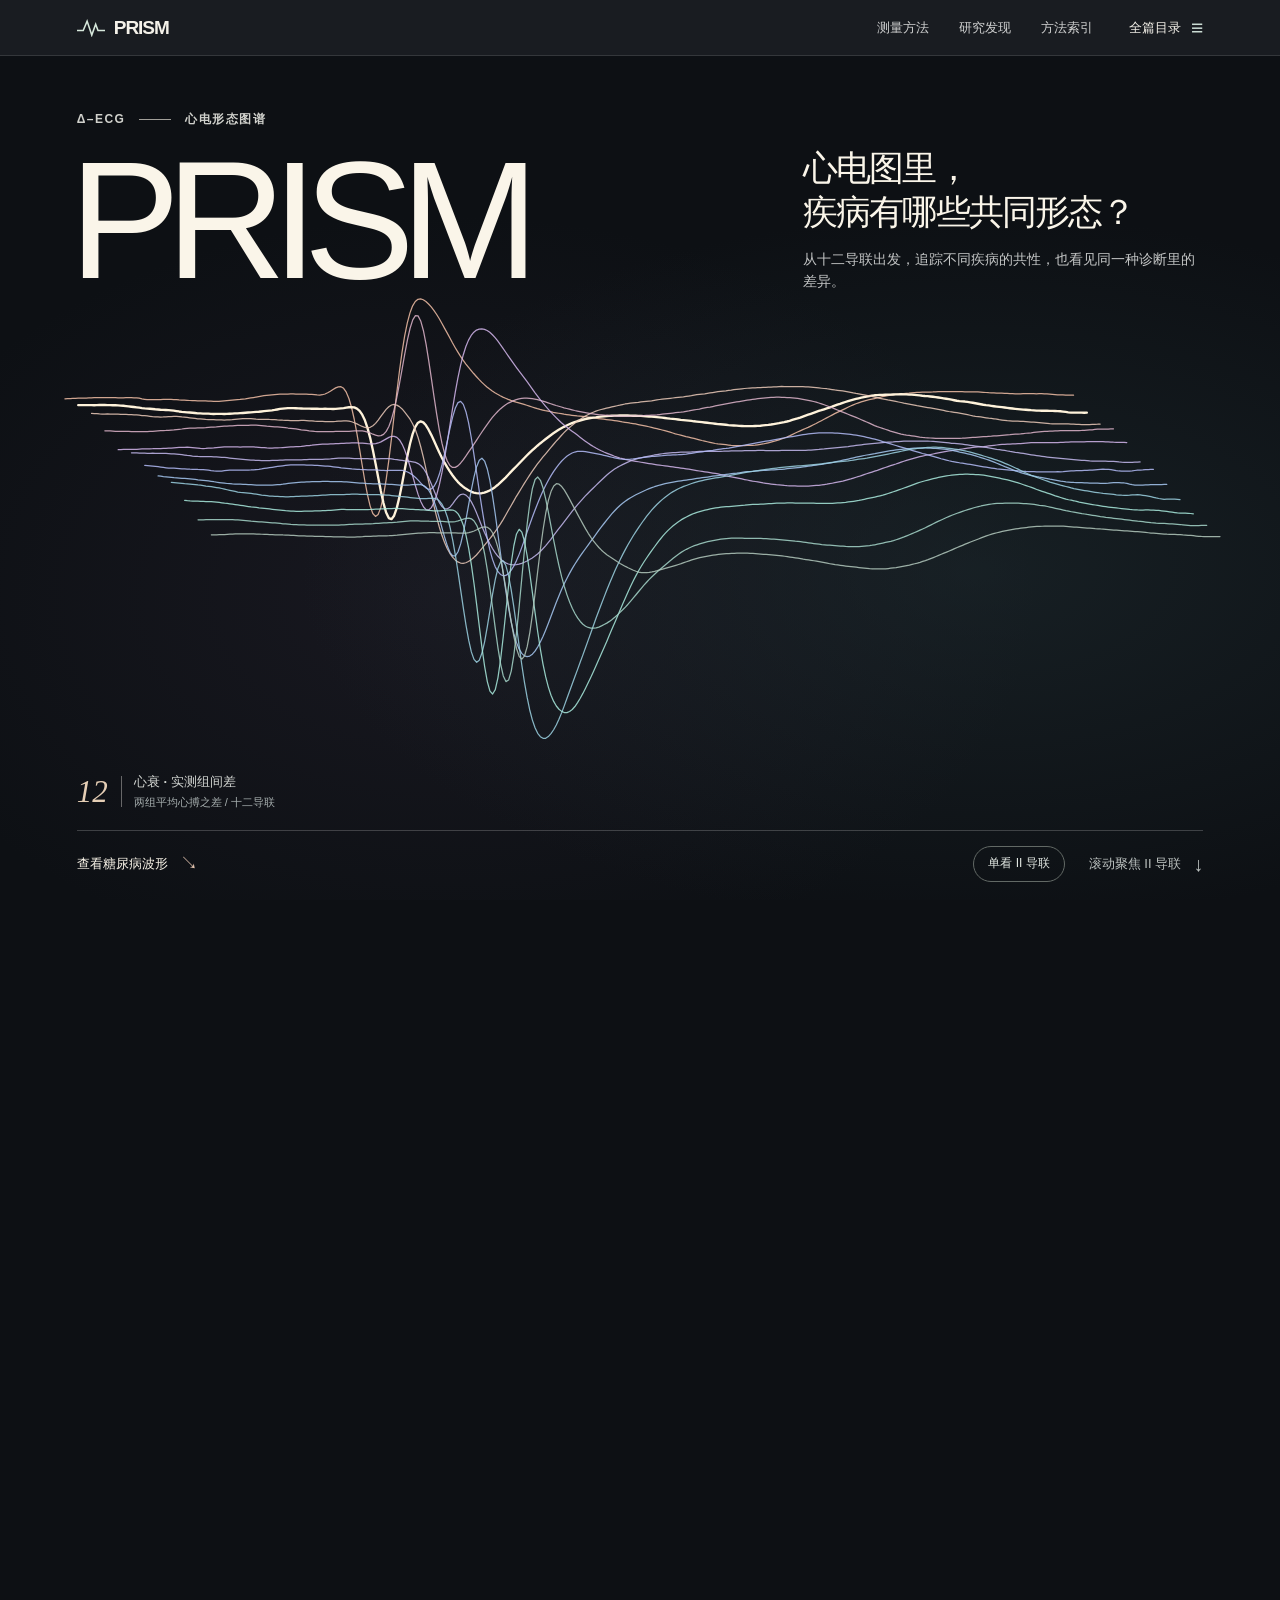
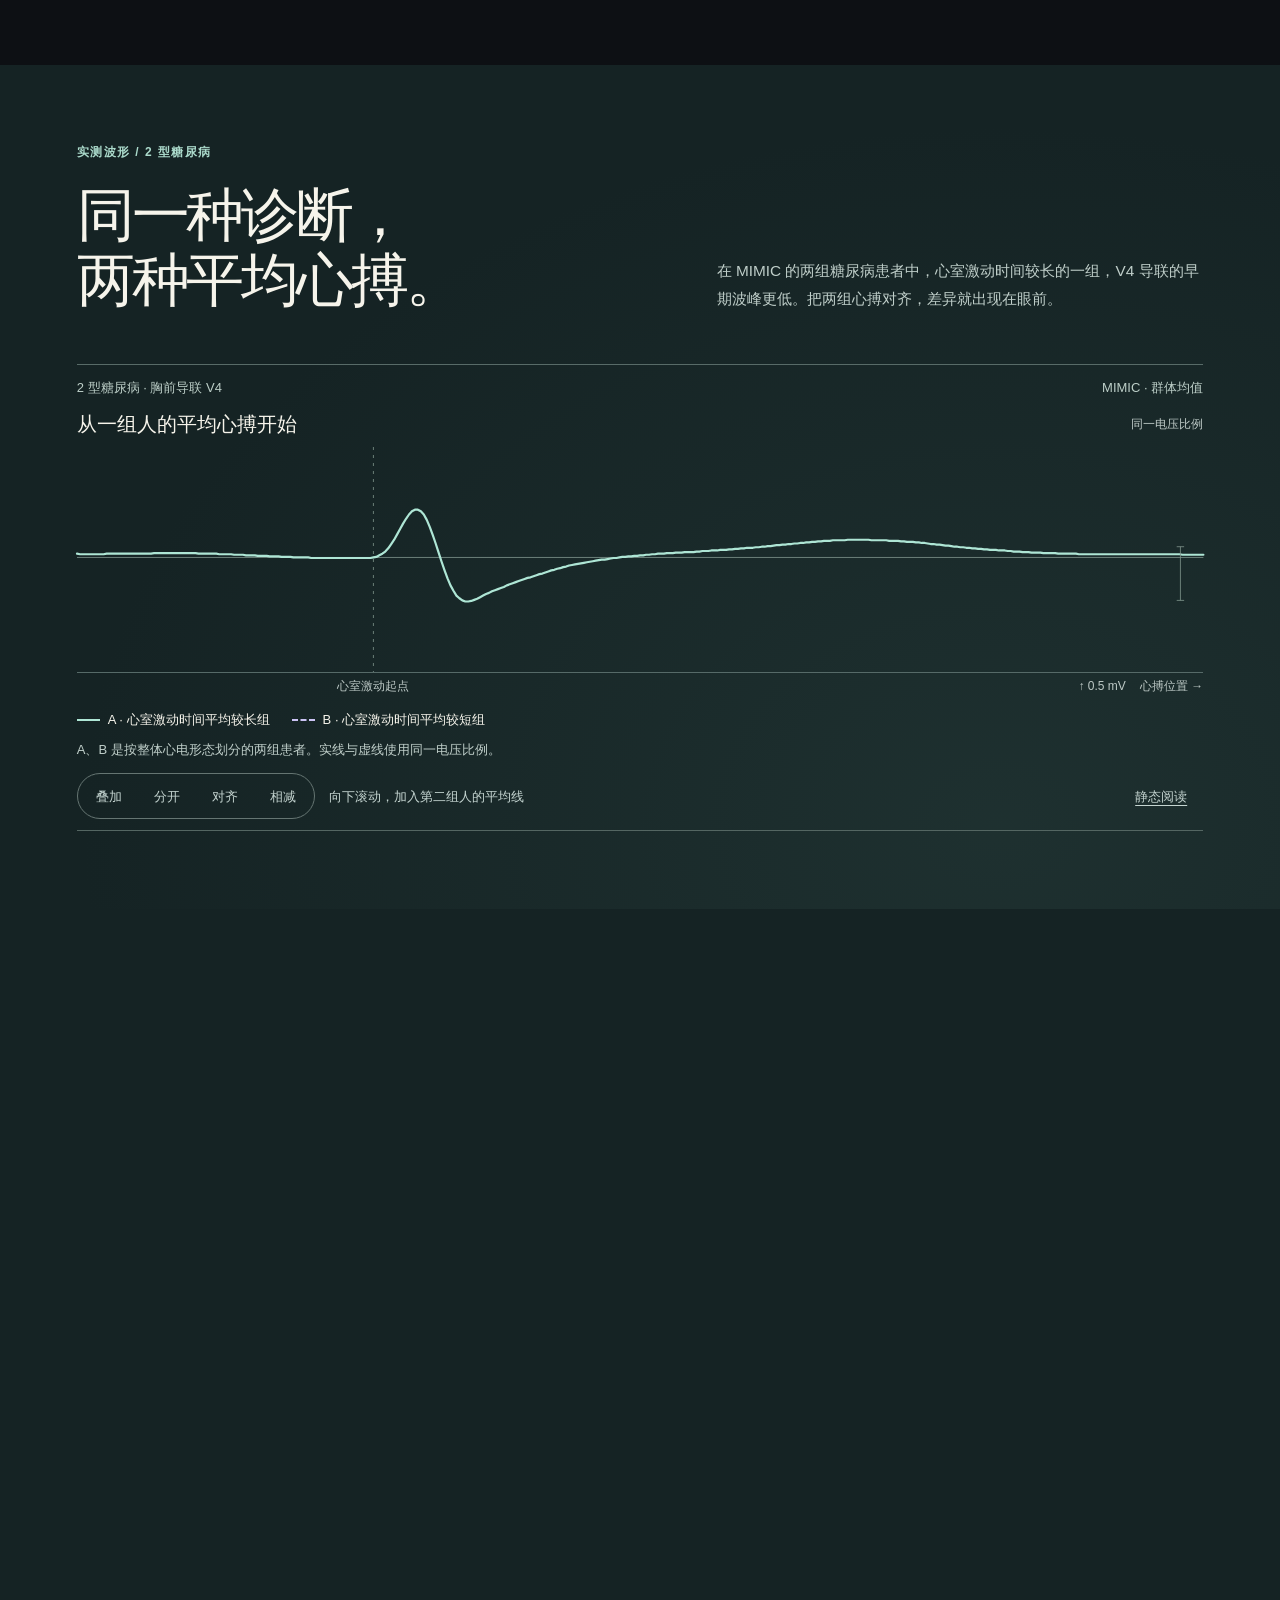
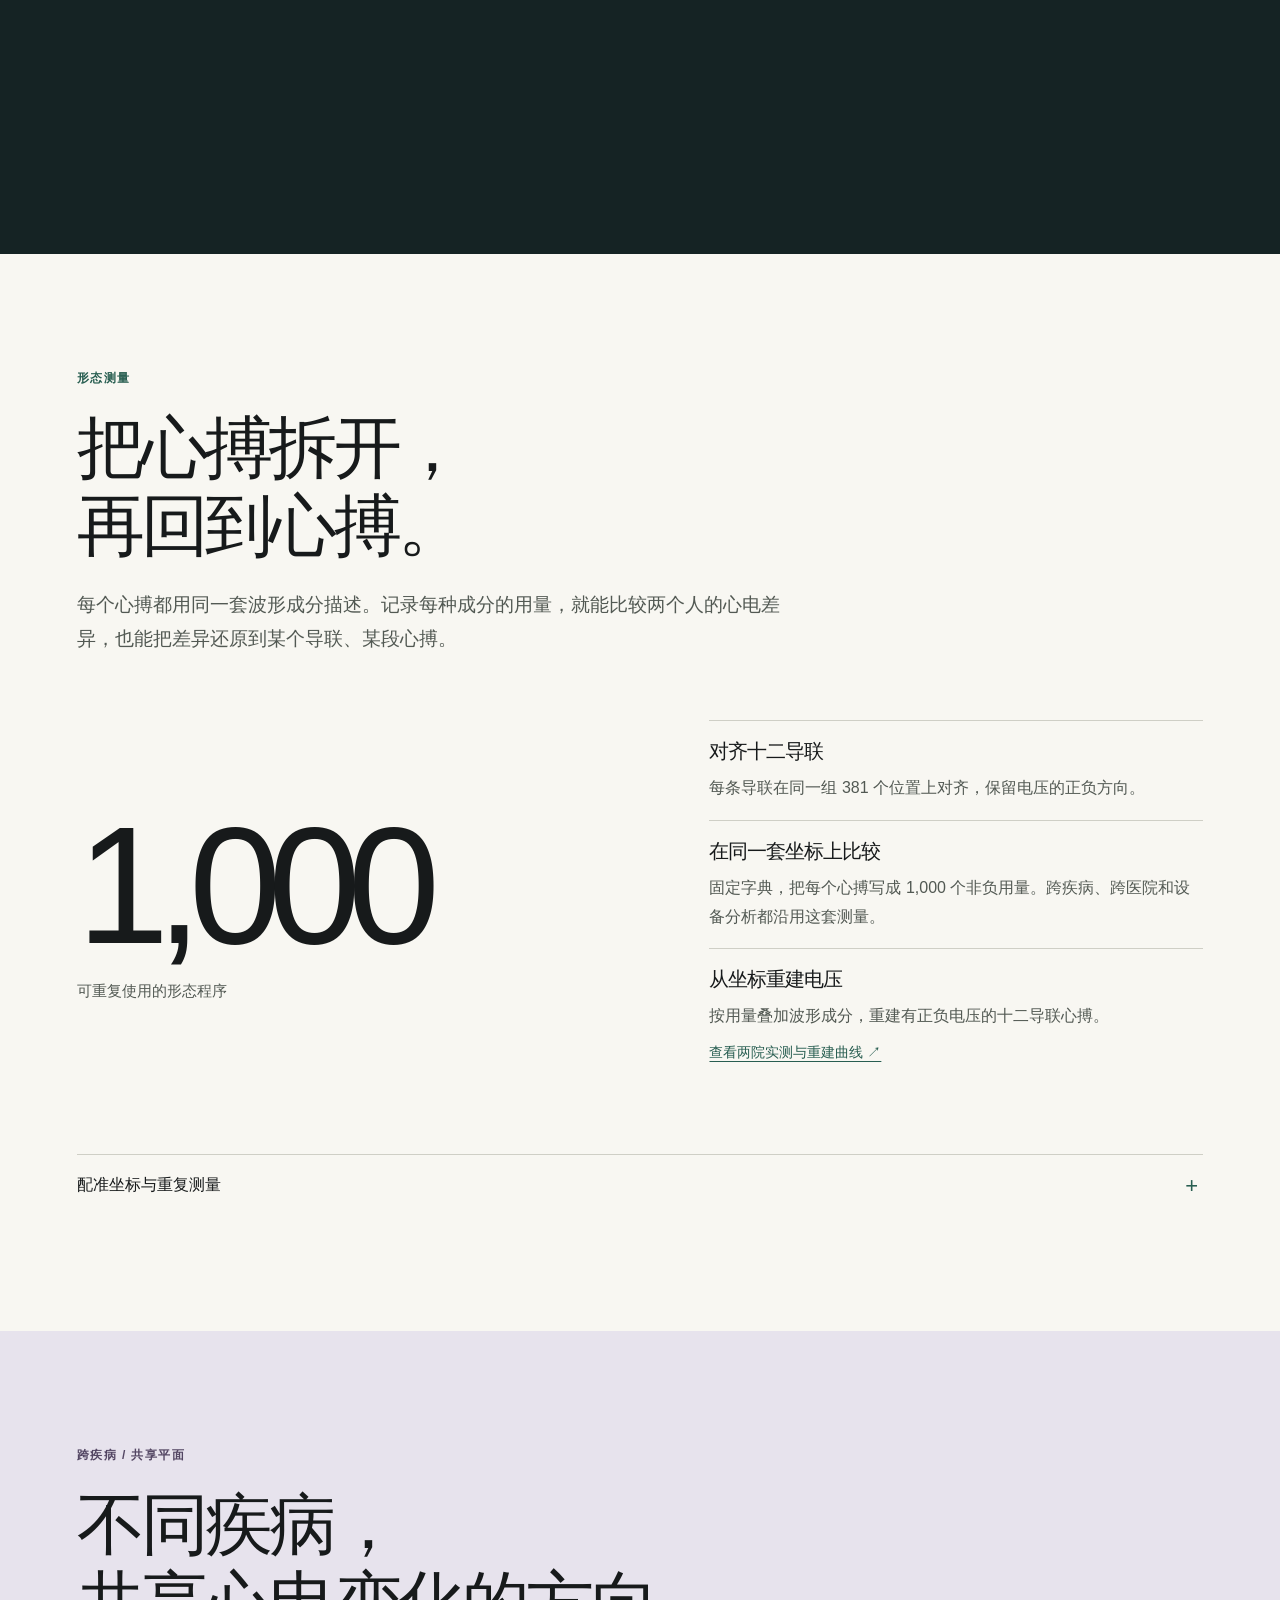
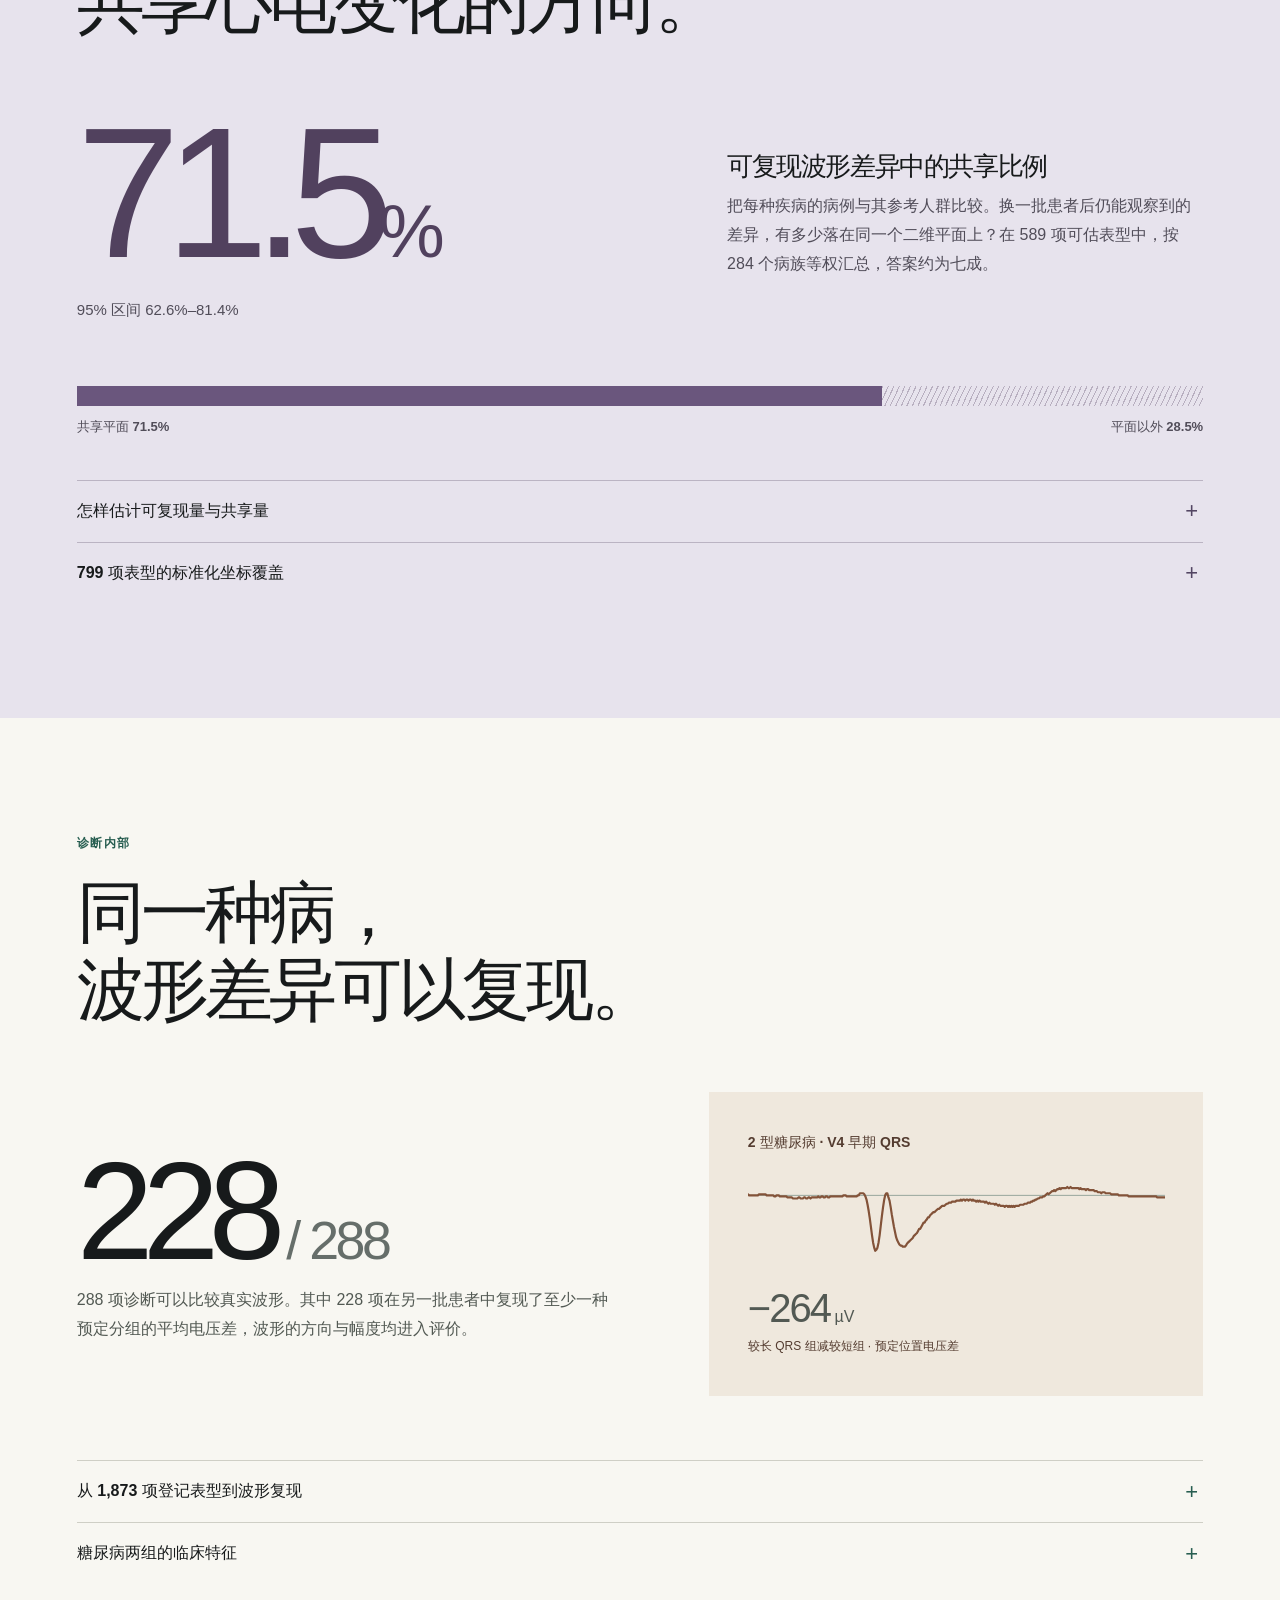
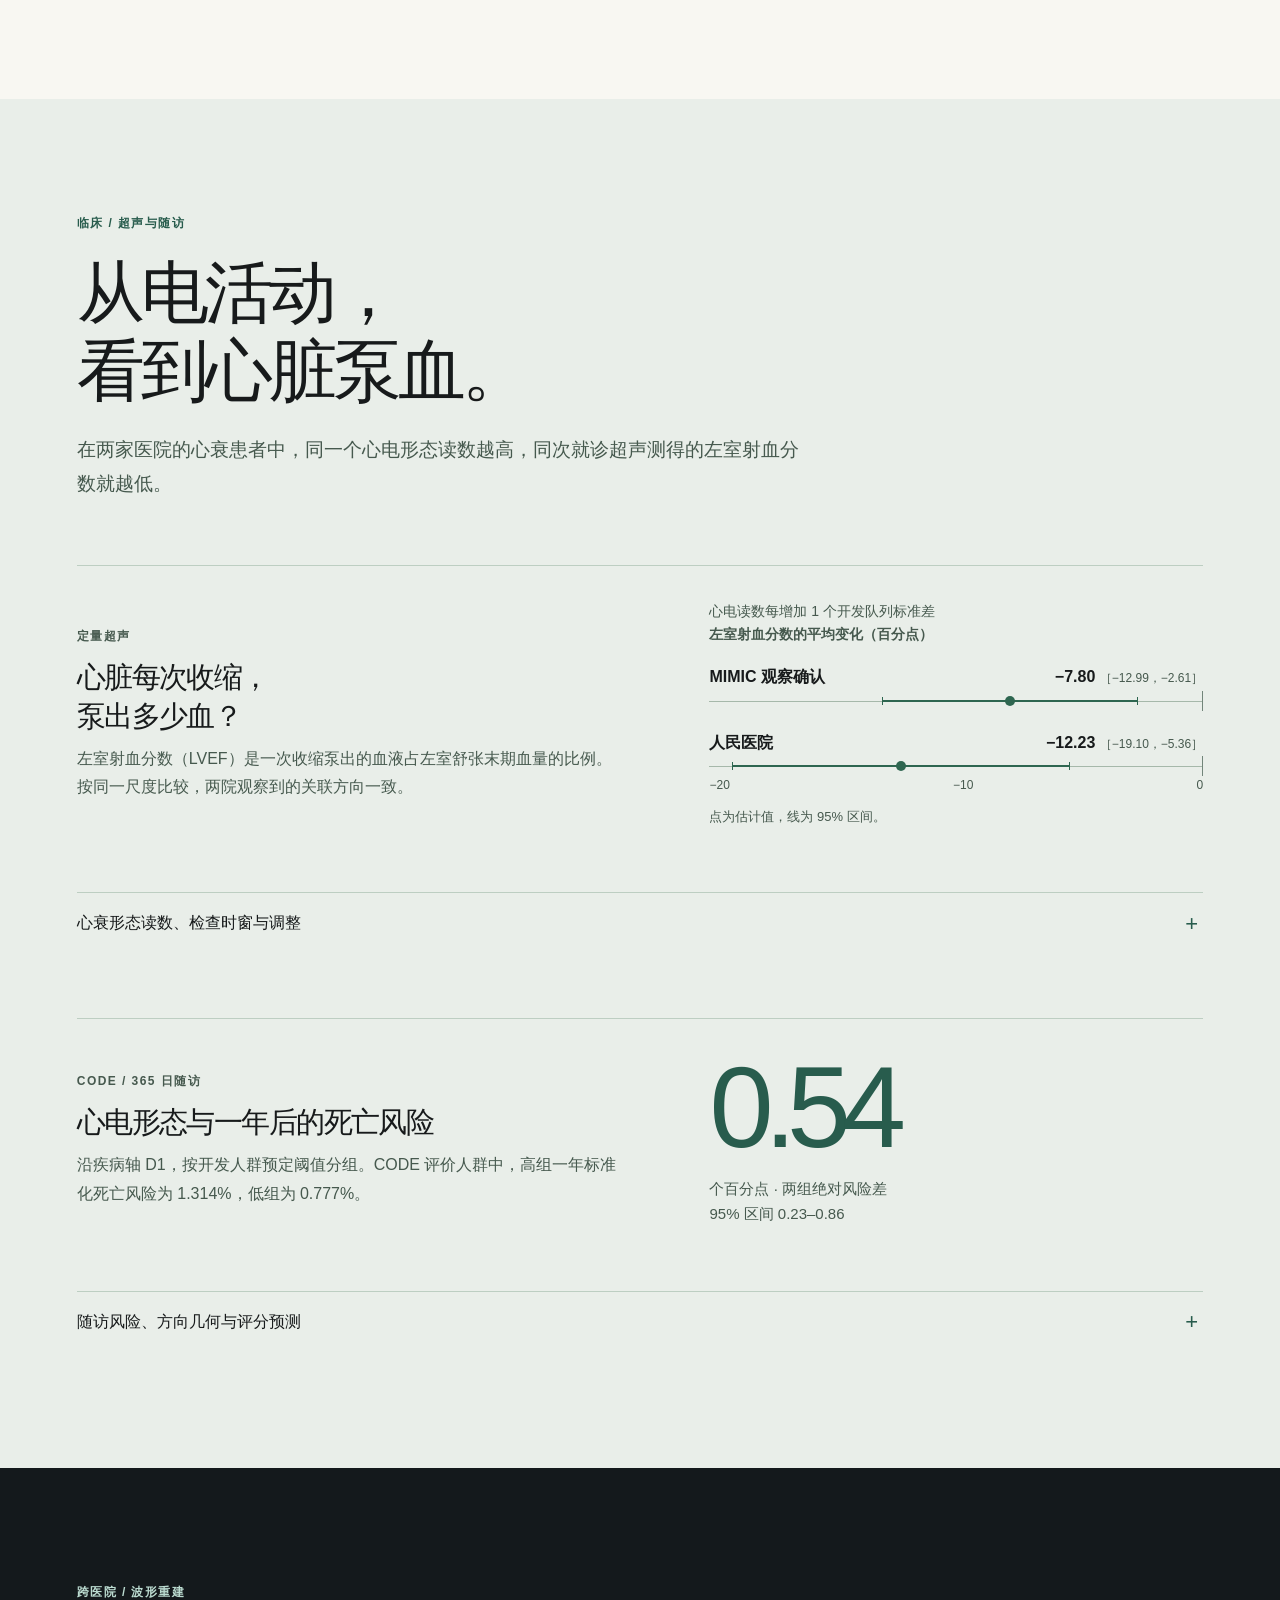
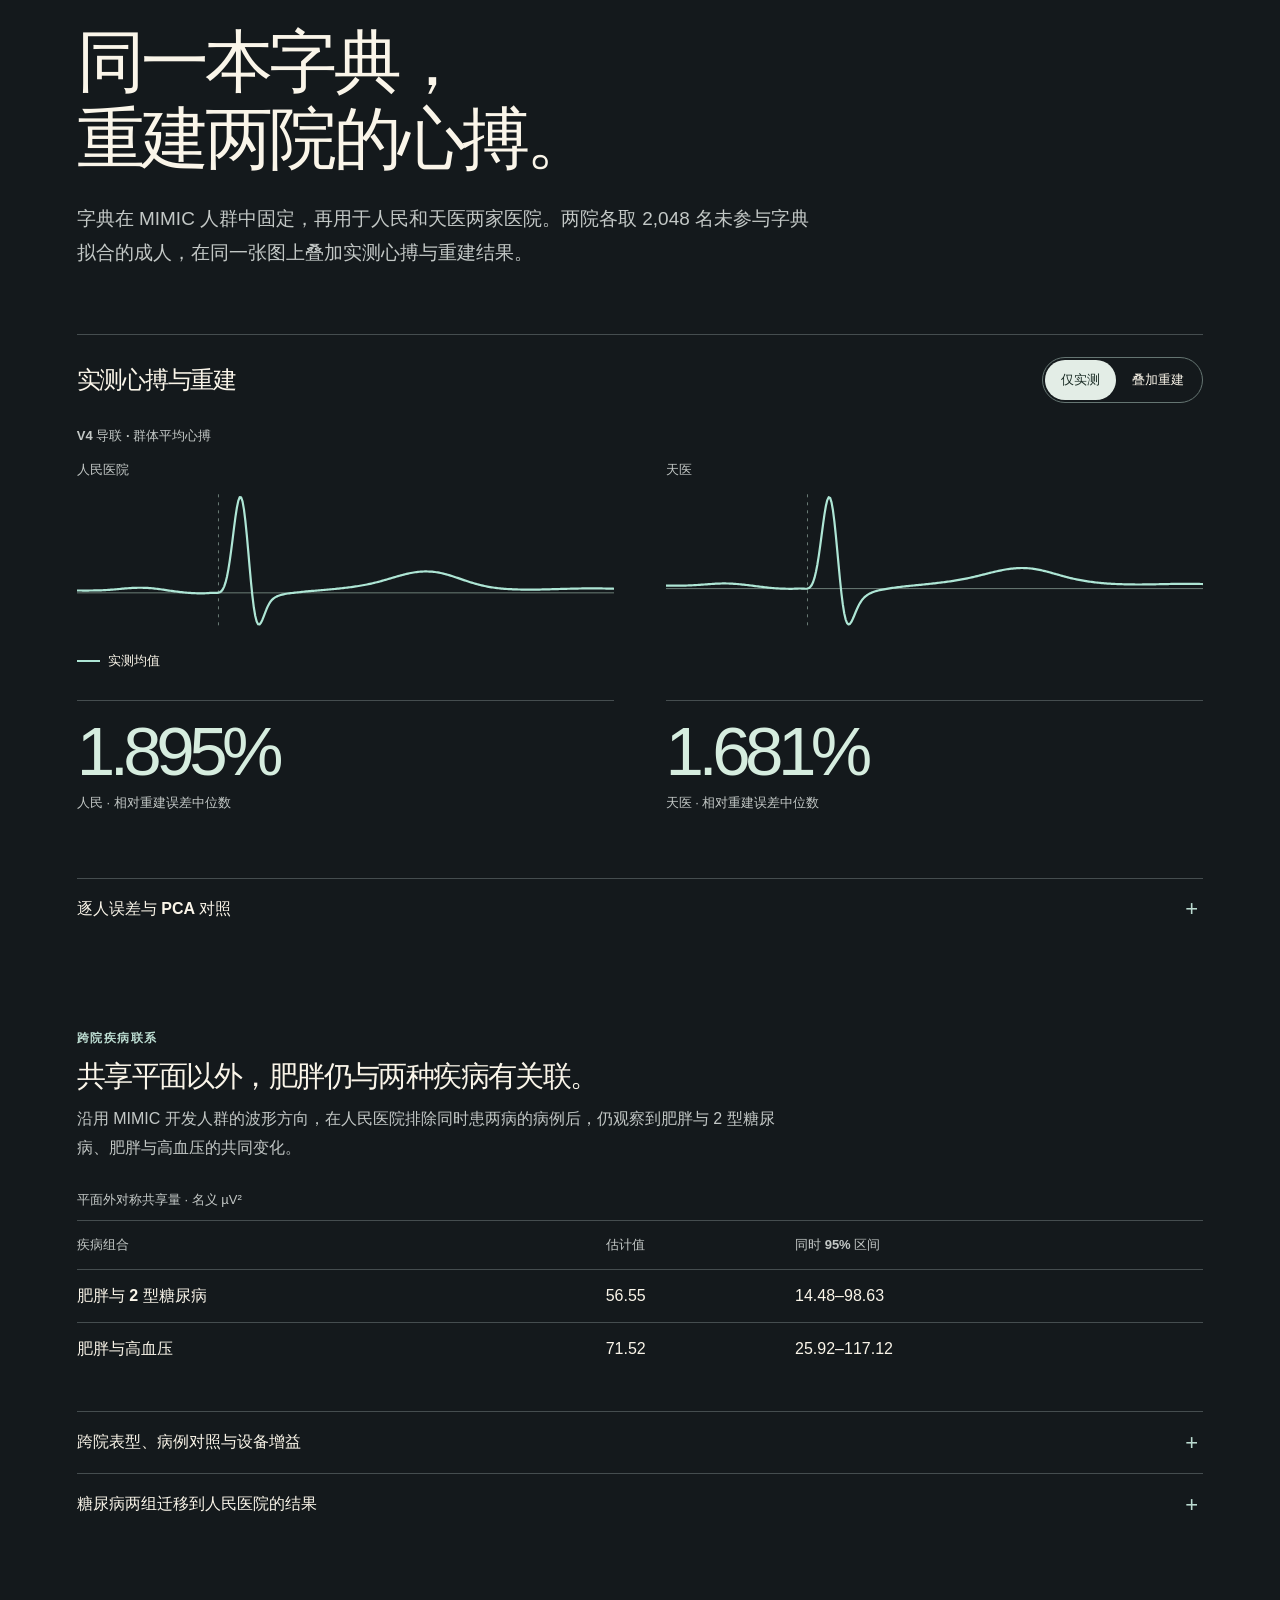
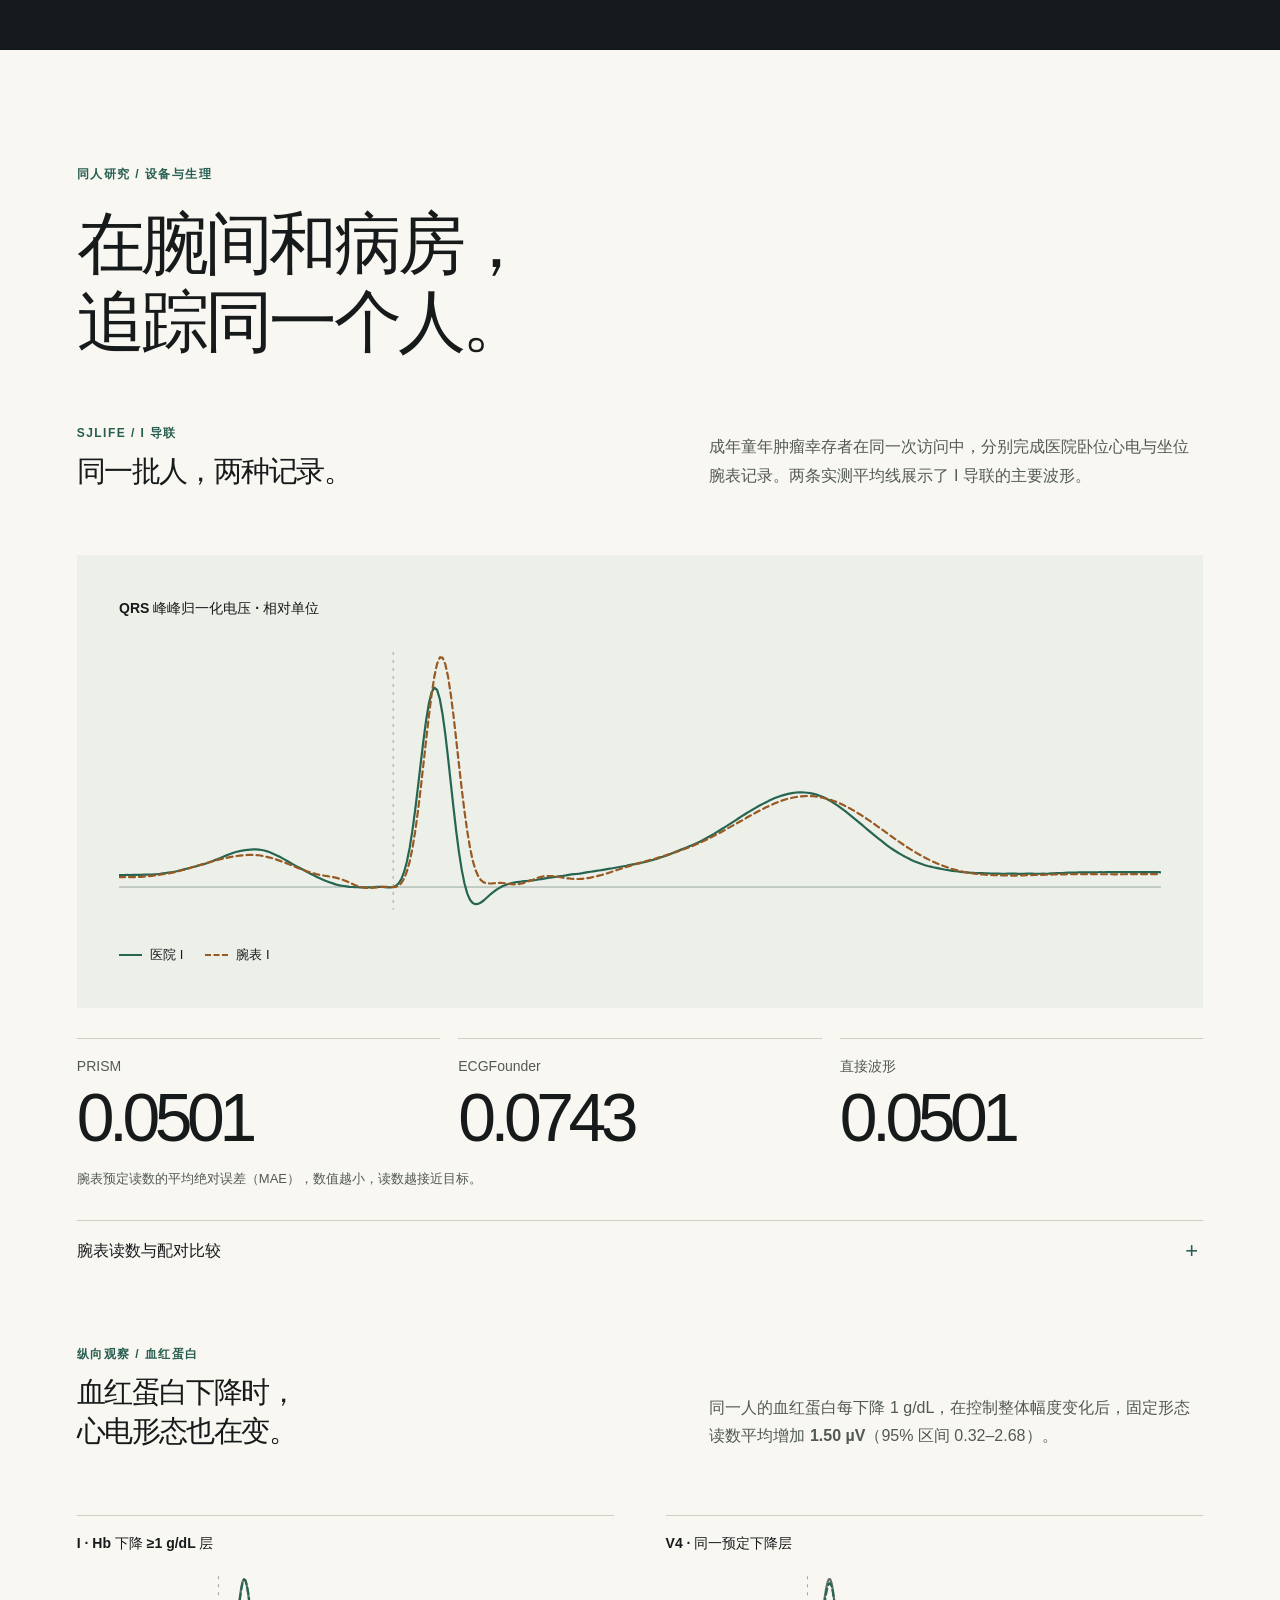
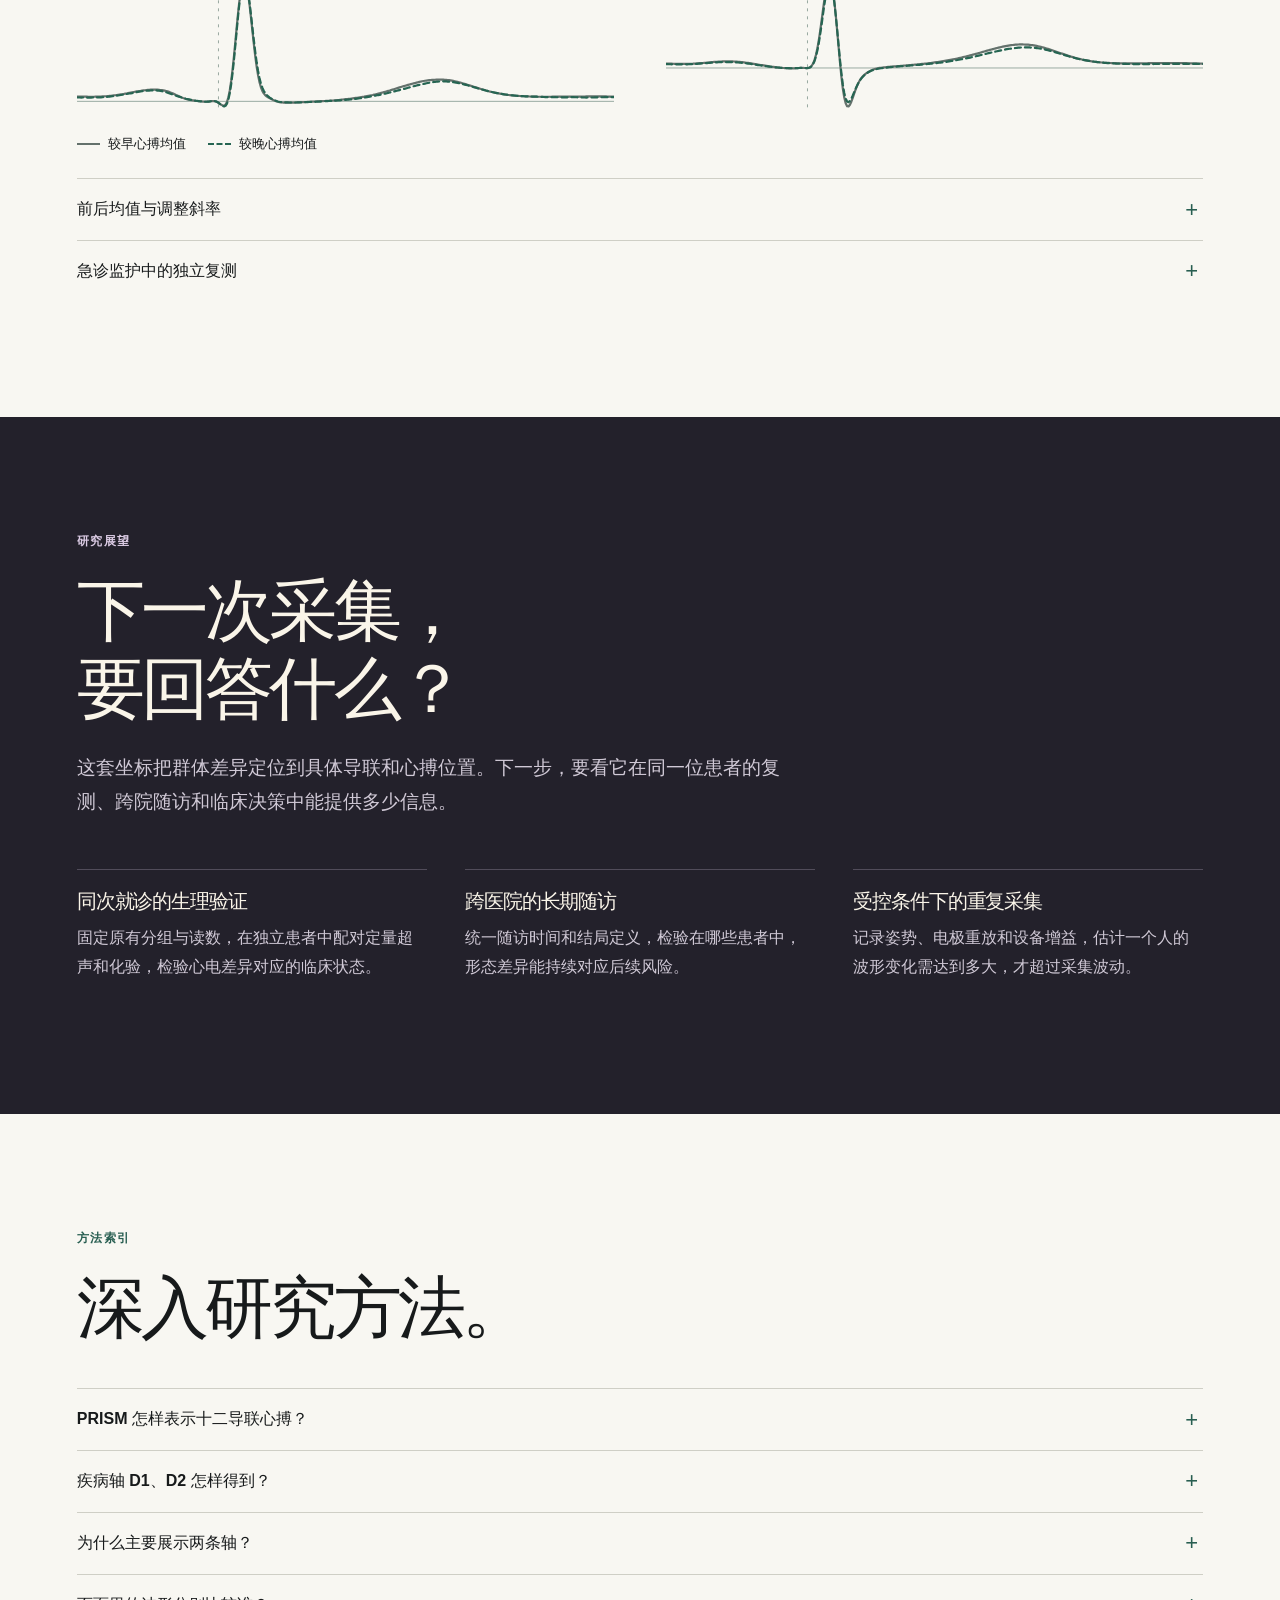
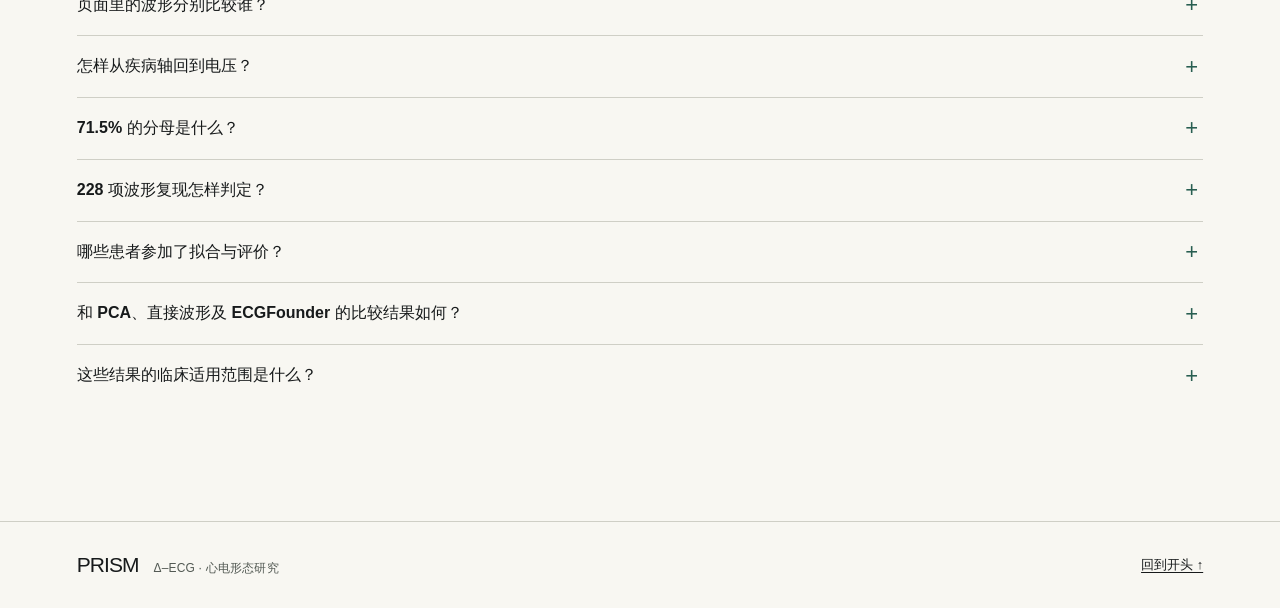
==== commit 807dd900: "Redesign the PRISM atlas around measured waveforms and clinical findings" ====
--- a/index.html
+++ b/index.html
@@ -1,196 +1,591 @@
 <!doctype html>
 <html lang="zh-CN">
-<head>
-  <meta charset="utf-8">
-  <meta name="viewport" content="width=device-width, initial-scale=1">
-  <meta name="theme-color" content="#08191f">
-  <meta name="prism-release" content="2026-11-22-final-v2">
-  <meta name="description" content="PRISM 把十二导联心搏拆成可重组的波形成分。沿着真实患者群体的平均波形，读懂同病差异、跨病共性与心功能关联。">
-  <title>PRISM · 心电形态研究</title>
-  <link rel="stylesheet" href="site.css">
-  <link rel="icon" href="data:,">
-  <script src="story.js" defer></script>
-</head>
-<body id="top">
-<a class="skip" href="#main">跳到正文</a>
-<header class="masthead">
-  <nav class="wrap" aria-label="主导航">
-    <a class="brand" href="#top" aria-label="PRISM 首页"><i aria-hidden="true"></i> PRISM</a>
-    <div class="masthead-status" aria-live="off"><span id="current-chapter">研究问题</span><span id="chapter-count">01 / 09</span></div>
-    <details class="chapter-menu">
-      <summary>章节导航</summary>
-      <nav aria-label="移动端章节导航">
-        <a href="#story" data-chapter-link="story">01 · 研究问题</a>
-        <a href="#measurement" data-chapter-link="measurement">02 · 测量</a>
-        <a href="#shared" data-chapter-link="shared">03 · 共享</a>
-        <a href="#findings" data-chapter-link="findings">04 · 差异</a>
-        <a href="#clinical" data-chapter-link="clinical">05 · 临床锚定</a>
-        <a href="#external" data-chapter-link="external">06 · 外院</a>
-        <a href="#devices" data-chapter-link="devices">07 · 设备与生理</a>
-        <a href="#discussion" data-chapter-link="discussion">08 · 讨论</a>
-        <a href="#methods" data-chapter-link="methods">09 · Methods</a>
-      </nav>
-    </details>
-  </nav>
-  <div class="reading-progress" aria-hidden="true"><i id="reading-progress-bar"></i></div>
-</header>
-<aside class="chapter-rail" aria-label="论文目录">
-  <p>PRISM / 研究长文</p>
-  <nav aria-label="桌面端章节导航"><ol>
-    <li><a href="#story" data-chapter-link="story"><span>01</span>研究问题</a></li>
-    <li><a href="#measurement" data-chapter-link="measurement"><span>02</span>测量</a></li>
-    <li><a href="#shared" data-chapter-link="shared"><span>03</span>共享</a></li>
-    <li><a href="#findings" data-chapter-link="findings"><span>04</span>差异</a></li>
-    <li><a href="#clinical" data-chapter-link="clinical"><span>05</span>临床锚定</a></li>
-    <li><a href="#external" data-chapter-link="external"><span>06</span>外院</a></li>
-    <li><a href="#devices" data-chapter-link="devices"><span>07</span>设备与生理</a></li>
-    <li><a href="#discussion" data-chapter-link="discussion"><span>08</span>讨论</a></li>
-    <li><a href="#methods" data-chapter-link="methods"><span>09</span>Methods</a></li>
-  </ol></nav>
-</aside>
-<main id="main" tabindex="-1">
-  <section class="story chapter" id="story" data-chapter="研究问题" aria-labelledby="story-title">
-    <div class="stage"><div class="wrap stage-inner">
-      <div class="heading"><div><p class="kicker">PRISM / 交互研究长文 · 01 研究问题</p><h1 id="story-title" tabindex="-1">诊断之外，<br>看见心电差异。</h1></div>
-        <div><p class="intro">同一种诊断可以有不同的波形，不同疾病也可以共享相似的变化。PRISM 把这些差异放到一套能回到真实心搏的固定测量上。</p><p class="hero-conclusion"><b>结论</b>固定形态坐标把疾病差异、病内状态与真实波形联系起来。</p></div>
+  <head>
+    <meta charset="utf-8">
+    <meta name="viewport" content="width=device-width, initial-scale=1">
+    <meta name="theme-color" content="#0d1014">
+    <meta name="prism-release" content="2026-11-22-atlas-edition">
+    <meta name="description" content="PRISM 心电形态图谱。沿着实测十二导联波形，探索疾病共性、同病差异，以及心电与超声、随访和腕表的联系。">
+    <title>PRISM — 心电形态图谱</title>
+    <link rel="stylesheet" href="site.css?v=atlas-1">
+    <link rel="icon" href="data:image/svg+xml,%3Csvg xmlns='http://www.w3.org/2000/svg' viewBox='0 0 48 48'%3E%3Crect width='48' height='48' rx='11' fill='%23111518'/%3E%3Cpath d='M6 27h9l4-14 6 24 5-18 3 8h9' fill='none' stroke='%23d9f4e9' stroke-width='2.8'/%3E%3C/svg%3E">
+    <script src="story.js?v=atlas-1" defer>
+    </script>
+  </head>
+  <body id="top"><a class="skip" href="#main">跳到正文</a>
+    <header class="masthead">
+      <div class="nav-wrap"><a class="brand" href="#opening" aria-label="PRISM 首页">
+          <svg viewBox="0 0 36 24" aria-hidden="true">
+            <path d="M0 16h8l5-12 6 18 5-14 3 8h9"/>
+          </svg> PRISM</a>
+        <nav class="direct" aria-label="主要章节"><a href="#measurement">测量方法</a><a href="#shared">研究发现</a><a href="#methods">方法索引</a>
+        </nav>
+        <details class="chapter-menu">
+          <summary>全篇目录 <span aria-hidden="true">≡</span>
+          </summary>
+          <nav aria-label="全篇目录"><a href="#opening" data-chapter-link="opening">概览</a><a href="#story" data-chapter-link="story">糖尿病波形</a><a href="#measurement" data-chapter-link="measurement">测量方法</a><a href="#shared" data-chapter-link="shared">跨病共性</a><a href="#findings" data-chapter-link="findings">病内差异</a><a href="#clinical" data-chapter-link="clinical">心功能与随访</a><a href="#external" data-chapter-link="external">跨院研究</a><a href="#devices" data-chapter-link="devices">设备与生理</a><a href="#discussion" data-chapter-link="discussion">研究展望</a><a href="#methods" data-chapter-link="methods">方法索引</a>
+          </nav>
+        </details>
       </div>
-      <figure class="wave" aria-labelledby="wave-title">
-        <figcaption><span id="wave-title">2 型糖尿病 · 胸前导联 V4</span><span>MIMIC · 群体均值</span></figcaption>
-        <div class="plot-head"><span class="stage-label">两组平均心搏，共用同一条零线</span><span class="units">同一电压比例</span></div>
-        <svg class="main-plot" viewBox="0 0 760 220" preserveAspectRatio="none" role="img" aria-label="2 型糖尿病患者的两群 V4 导联平均心搏，实线为心室激动时间平均较长组，虚线为平均较短组。">
-          <defs>
-            <polyline class="shape" id="mean-a" points="0,35 2,30 4,30 6,30 8,30 10,30 12,30 14,30 16,30 18,30 20,35 22,35 24,35 26,35 28,35 30,35 32,35 34,35 36,35 38,35 40,35 42,35 44,35 46,35 48,35 50,35 52,40 54,40 56,40 58,40 60,40 62,40 64,40 66,40 68,40 70,40 72,40 74,40 76,40 78,40 80,40 82,35 84,35 86,35 88,35 90,35 92,35 94,35 96,30 98,30 100,30 102,30 104,30 106,25 108,25 110,25 112,25 114,20 116,20 118,20 120,20 122,15 124,15 126,15 128,15 130,10 132,10 134,10 136,10 138,5 140,5 142,5 144,5 146,0 148,0 150,0 152,0 154,0 156,0 158,-5 160,-5 162,-5 164,-5 166,-5 168,-5 170,-5 172,-5 174,-5 176,-5 178,-5 180,-5 182,-5 184,-5 186,-5 188,-5 190,-5 192,-5 194,-5 196,-5 198,-5 200,0 202,5 204,20 206,35 208,55 210,85 212,125 214,165 216,215 218,265 220,315 222,360 224,400 226,430 228,445 230,445 232,430 234,400 236,350 238,285 240,210 242,130 244,45 246,-40 248,-120 250,-195 252,-260 254,-310 256,-355 258,-380 260,-400 262,-410 264,-410 266,-405 268,-395 270,-385 272,-370 274,-355 276,-340 278,-330 280,-315 282,-305 284,-295 286,-285 288,-275 290,-260 292,-250 294,-240 296,-230 298,-220 300,-210 302,-200 304,-190 306,-185 308,-175 310,-165 312,-155 314,-150 316,-140 318,-130 320,-120 322,-115 324,-105 326,-100 328,-90 330,-85 332,-75 334,-70 336,-65 338,-60 340,-55 342,-50 344,-45 346,-40 348,-35 350,-30 352,-25 354,-20 356,-20 358,-15 360,-10 362,-5 364,-5 366,0 368,5 370,5 372,10 374,10 376,15 378,15 380,20 382,20 384,25 386,25 388,30 390,30 392,35 394,35 396,35 398,40 400,40 402,40 404,45 406,45 408,45 410,50 412,50 414,50 416,50 418,55 420,55 422,60 424,60 426,60 428,65 430,65 432,65 434,70 436,70 438,70 440,75 442,75 444,80 446,80 448,85 450,85 452,90 454,90 456,90 458,95 460,95 462,100 464,100 466,105 468,105 470,110 472,115 474,115 476,120 478,120 480,125 482,125 484,130 486,130 488,135 490,135 492,140 494,140 496,145 498,145 500,150 502,150 504,155 506,155 508,155 510,160 512,160 514,160 516,160 518,160 520,165 522,165 524,165 526,165 528,165 530,165 532,165 534,165 536,160 538,160 540,160 542,160 544,160 546,160 548,155 550,155 552,155 554,155 556,150 558,150 560,145 562,145 564,145 566,140 568,140 570,135 572,135 574,130 576,125 578,125 580,120 582,120 584,115 586,110 588,110 590,105 592,100 594,100 596,95 598,95 600,90 602,90 604,85 606,85 608,80 610,80 612,75 614,75 616,70 618,70 620,70 622,65 624,65 626,65 628,60 630,60 632,55 634,55 636,55 638,50 640,50 642,50 644,45 646,45 648,45 650,45 652,40 654,40 656,40 658,40 660,40 662,35 664,35 666,35 668,35 670,35 672,35 674,35 676,30 678,30 680,30 682,30 684,30 686,30 688,30 690,30 692,30 694,30 696,30 698,30 700,30 702,30 704,30 706,30 708,30 710,30 712,30 714,30 716,30 718,30 720,30 722,30 724,30 726,30 728,30 730,30 732,30 734,30 736,30 738,30 740,30 742,30 744,30 746,25 748,25 750,25 752,25 754,25 756,25 758,25 760,25"/>
-            <polyline class="shape" id="mean-b" points="0,30 2,30 4,30 6,30 8,30 10,30 12,30 14,30 16,30 18,30 20,30 22,30 24,30 26,30 28,30 30,30 32,30 34,35 36,35 38,35 40,35 42,35 44,35 46,35 48,40 50,40 52,40 54,40 56,40 58,45 60,45 62,45 64,45 66,45 68,45 70,45 72,50 74,50 76,50 78,50 80,50 82,50 84,50 86,50 88,50 90,50 92,45 94,45 96,45 98,45 100,45 102,40 104,40 106,40 108,40 110,35 112,35 114,35 116,30 118,30 120,30 122,25 124,25 126,25 128,20 130,20 132,20 134,15 136,15 138,15 140,15 142,10 144,10 146,10 148,10 150,5 152,5 154,5 156,5 158,0 160,0 162,0 164,0 166,0 168,0 170,0 172,0 174,-5 176,-5 178,-5 180,0 182,0 184,0 186,0 188,0 190,0 192,0 194,0 196,0 198,0 200,0 202,5 204,10 206,25 208,45 210,75 212,120 214,170 216,235 218,310 220,390 222,470 224,550 226,620 228,670 230,695 232,695 234,660 236,600 238,510 240,400 242,275 244,145 246,20 248,-95 250,-195 252,-270 254,-320 256,-345 258,-355 260,-345 262,-320 264,-290 266,-255 268,-220 270,-185 272,-155 274,-130 276,-105 278,-90 280,-75 282,-60 284,-50 286,-40 288,-35 290,-30 292,-25 294,-20 296,-15 298,-10 300,-5 302,-5 304,0 306,0 308,5 310,5 312,5 314,10 316,10 318,10 320,10 322,15 324,15 326,15 328,15 330,20 332,20 334,20 336,20 338,20 340,25 342,25 344,25 346,25 348,30 350,30 352,30 354,30 356,30 358,35 360,35 362,35 364,35 366,35 368,40 370,40 372,40 374,40 376,45 378,45 380,45 382,45 384,50 386,50 388,50 390,55 392,55 394,55 396,60 398,60 400,60 402,65 404,65 406,65 408,70 410,70 412,75 414,75 416,80 418,80 420,85 422,85 424,90 426,90 428,95 430,95 432,100 434,100 436,105 438,110 440,110 442,115 444,120 446,120 448,125 450,130 452,130 454,135 456,140 458,140 460,145 462,150 464,150 466,155 468,160 470,160 472,165 474,170 476,170 478,175 480,175 482,180 484,180 486,185 488,185 490,185 492,190 494,190 496,190 498,190 500,195 502,195 504,195 506,195 508,195 510,195 512,195 514,195 516,190 518,190 520,190 522,190 524,185 526,185 528,180 530,180 532,175 534,175 536,170 538,165 540,165 542,160 544,155 546,150 548,150 550,145 552,140 554,135 556,130 558,125 560,125 562,120 564,115 566,110 568,105 570,105 572,100 574,95 576,90 578,90 580,85 582,80 584,80 586,75 588,70 590,70 592,65 594,65 596,60 598,60 600,55 602,55 604,55 606,50 608,50 610,50 612,45 614,45 616,45 618,40 620,40 622,40 624,40 626,40 628,35 630,35 632,35 634,35 636,35 638,35 640,35 642,35 644,35 646,30 648,30 650,30 652,30 654,30 656,30 658,30 660,30 662,30 664,30 666,30 668,30 670,30 672,30 674,30 676,30 678,30 680,30 682,30 684,30 686,30 688,30 690,30 692,30 694,35 696,35 698,35 700,35 702,35 704,35 706,35 708,35 710,35 712,35 714,35 716,35 718,35 720,35 722,35 724,35 726,35 728,35 730,35 732,35 734,35 736,35 738,35 740,35 742,35 744,35 746,35 748,35 750,35 752,35 754,35 756,35 758,35 760,35"/>
-            <polyline class="shape" id="mean-difference" points="0,5 2,0 4,0 6,0 8,0 10,0 12,0 14,0 16,0 18,0 20,5 22,5 24,5 26,5 28,5 30,5 32,5 34,0 36,0 38,0 40,0 42,0 44,0 46,0 48,-5 50,-5 52,0 54,0 56,0 58,-5 60,-5 62,-5 64,-5 66,-5 68,-5 70,-5 72,-10 74,-10 76,-10 78,-10 80,-10 82,-15 84,-15 86,-15 88,-15 90,-15 92,-10 94,-10 96,-15 98,-15 100,-15 102,-10 104,-10 106,-15 108,-15 110,-10 112,-10 114,-15 116,-10 118,-10 120,-10 122,-10 124,-10 126,-10 128,-5 130,-10 132,-10 134,-5 136,-5 138,-10 140,-10 142,-5 144,-5 146,-10 148,-10 150,-5 152,-5 154,-5 156,-5 158,-5 160,-5 162,-5 164,-5 166,-5 168,-5 170,-5 172,-5 174,0 176,0 178,0 180,-5 182,-5 184,-5 186,-5 188,-5 190,-5 192,-5 194,-5 196,-5 198,-5 200,0 202,0 204,10 206,10 208,10 210,10 212,5 214,-5 216,-20 218,-45 220,-75 222,-110 224,-150 226,-190 228,-225 230,-250 232,-265 234,-260 236,-250 238,-225 240,-190 242,-145 244,-100 246,-60 248,-25 250,0 252,10 254,10 256,-10 258,-25 260,-55 262,-90 264,-120 266,-150 268,-175 270,-200 272,-215 274,-225 276,-235 278,-240 280,-240 282,-245 284,-245 286,-245 288,-240 290,-230 292,-225 294,-220 296,-215 298,-210 300,-205 302,-195 304,-190 306,-185 308,-180 310,-170 312,-160 314,-160 316,-150 318,-140 320,-130 322,-130 324,-120 326,-115 328,-105 330,-105 332,-95 334,-90 336,-85 338,-80 340,-80 342,-75 344,-70 346,-65 348,-65 350,-60 352,-55 354,-50 356,-50 358,-50 360,-45 362,-40 364,-40 366,-35 368,-35 370,-35 372,-30 374,-30 376,-30 378,-30 380,-25 382,-25 384,-25 386,-25 388,-20 390,-25 392,-20 394,-20 396,-25 398,-20 400,-20 402,-25 404,-20 406,-20 408,-25 410,-20 412,-25 414,-25 416,-30 418,-25 420,-30 422,-25 424,-30 426,-30 428,-30 430,-30 432,-35 434,-30 436,-35 438,-40 440,-35 442,-40 444,-40 446,-40 448,-40 450,-45 452,-40 454,-45 456,-50 458,-45 460,-50 462,-50 464,-50 466,-50 468,-55 470,-50 472,-50 474,-55 476,-50 478,-55 480,-50 482,-55 484,-50 486,-55 488,-50 490,-50 492,-50 494,-50 496,-45 498,-45 500,-45 502,-45 504,-40 506,-40 508,-40 510,-35 512,-35 514,-35 516,-30 518,-30 520,-25 522,-25 524,-20 526,-20 528,-15 530,-15 532,-10 534,-10 536,-10 538,-5 540,-5 542,0 544,5 546,10 548,5 550,10 552,15 554,20 556,20 558,25 560,20 562,25 564,30 566,30 568,35 570,30 572,35 574,35 576,35 578,35 580,35 582,40 584,35 586,35 588,40 590,35 592,35 594,35 596,35 598,35 600,35 602,35 604,30 606,35 608,30 610,30 612,30 614,30 616,25 618,30 620,30 622,25 624,25 626,25 628,25 630,25 632,20 634,20 636,20 638,15 640,15 642,15 644,10 646,15 648,15 650,15 652,10 654,10 656,10 658,10 660,10 662,5 664,5 666,5 668,5 670,5 672,5 674,5 676,0 678,0 680,0 682,0 684,0 686,0 688,0 690,0 692,0 694,-5 696,-5 698,-5 700,-5 702,-5 704,-5 706,-5 708,-5 710,-5 712,-5 714,-5 716,-5 718,-5 720,-5 722,-5 724,-5 726,-5 728,-5 730,-5 732,-5 734,-5 736,-5 738,-5 740,-5 742,-5 744,-5 746,-10 748,-10 750,-10 752,-10 754,-10 756,-10 758,-10 760,-10"/>
-          </defs>
-          <g class="guides" aria-hidden="true"><path id="base-a" d="M0 108H760"/><path id="base-b" d="M0 108H760"/></g>
-          <g id="alignment" aria-hidden="true"><path d="M200 0V220"/></g>
-          <g id="a-motion" transform="translate(0 108) scale(1 -0.105)"><use id="a-trace" class="trace long" href="#mean-a"/></g>
-          <g id="b-motion" transform="translate(0 108) scale(1 -0.105)"><use id="b-trace" class="trace short" href="#mean-b"/></g>
-          <path class="calibration" aria-hidden="true" d="M742 150h5m-2.5 0v-52.5m-2.5 0h5"/>
-          <g id="b-label" aria-hidden="true"><text x="315" y="91">B · 平均较短组</text></g>
-          <g id="a-label" aria-hidden="true"><text x="315" y="69">A · 平均较长组</text></g>
-        </svg>
-        <div class="plot-axis" aria-hidden="true"><span>心室激动起点</span><span class="voltage-mark">↑ 0.5 mV</span><span>心搏位置 →</span></div>
-        <div class="legend"><span><i></i> A · 心室激动时间平均较长组</span><span><i></i> B · 心室激动时间平均较短组</span><span class="diff-key"><i></i> 较长组均值 − 较短组均值</span></div>
-        <p class="wave-note">两组患者均有 2 型糖尿病，按整体心电形态分组。每条线是一群人的平均心搏，不是某个人的心电图。下方依次演示叠加、分开、对齐与逐点相减。</p>
-      </figure>
-      <div class="controls" hidden><div class="steps" role="group" aria-label="定位波形步骤"><button type="button" data-at="0.25" aria-pressed="false">叠加</button><button type="button" data-at="0.50" aria-pressed="false">分开</button><button type="button" data-at="0.66" aria-pressed="false">对齐</button><button type="button" data-at="1" aria-pressed="false">相减</button></div><p id="direction">滚动加入第二组平均线</p><button class="quiet" type="button" id="reading-mode" aria-pressed="false">静态阅读</button></div>
-      <div class="progress" aria-hidden="true"><i></i></div>
-    </div></div>
-  </section>
-  <section class="still" aria-labelledby="still-title"><div class="wrap static-layout"><div><p class="kicker">静态读图 / A − B</p><h2 id="still-title">两条平均线相减，留下什么？</h2><p>在心搏的同一位置，用较长组的平均电压减去较短组的平均电压。线在零线下方，表示这一刻较长组的平均电压更低。</p></div><figure><figcaption>两组平均波形之差 · V4</figcaption><svg viewBox="0 0 760 110" preserveAspectRatio="none" role="img" aria-label="两组均值之差在心室激动早期为负，随后接近零。"><path class="zero" d="M0 30H760"/><g transform="translate(0 30) scale(1 -0.20)"><use class="trace delta" href="#mean-difference"/></g></svg><p>横线表示两个均值相等。此图纵向放大，以便辨认差异。</p></figure></div></section>
-
-  <section class="chapter paper" id="measurement" data-chapter="测量" aria-labelledby="measurement-title"><div class="wrap chapter-inner">
-    <header class="chapter-head"><p class="kicker">02 / 测量 · 从波形到坐标，再回到波形</p><h2 id="measurement-title" tabindex="-1">先把心搏变成<br>可以核对的测量。</h2><p class="chapter-conclusion"><b>结论</b>PRISM 用固定成分及其用量表示心电形态，并能解码回波形；这些坐标不是诊断概率。</p></header>
-    <div class="scroll-scene measurement-scene" data-scene="measurement">
-      <div class="scene-visual">
-        <div class="scene-layer" data-layer="0"><figure class="schema-figure"><figcaption>真实群体均值示例 · 沿用开篇 V4</figcaption><svg viewBox="0 0 760 220" role="img" aria-label="开篇较长 QRS 组的真实 V4 群体平均波形，用作测量输入示例。"><path class="zero" d="M0 110H760"/><path class="onset" d="M200 16V204"/><g transform="translate(0 110) scale(1 -0.105)"><use class="trace long" href="#mean-a"/></g></svg></figure></div>
-        <div class="scene-layer" data-layer="1"><div class="schema-figure"><div class="schema-label">固定成分 × 各自用量</div><div class="schema-bars" aria-hidden="true"><i style="--h:32%"></i><i style="--h:66%"></i><i style="--h:44%"></i><i style="--h:82%"></i><i style="--h:52%"></i><i style="--h:28%"></i><i style="--h:72%"></i><i style="--h:38%"></i><i style="--h:60%"></i><i style="--h:46%"></i><i style="--h:76%"></i><i style="--h:34%"></i></div><p class="schema-caption">示意 · 不是实际程序形状或患者用量</p></div></div>
-        <div class="scene-layer" data-layer="2"><div class="schema-figure coordinate-schema"><span>冻结的形态读数</span><strong>1,000</strong><p>个可复用程序的使用量</p><div class="coordinate-lines" aria-hidden="true"><i></i><i></i><i></i><i></i><i></i><i></i></div><p class="schema-caption">坐标用于测量与比较，不输出疾病身份</p></div></div>
-        <div class="scene-layer" data-layer="3"><div class="schema-figure decode-schema"><span>有正负电压的心搏</span><b>⇄</b><span>固定坐标</span><p>解码后，可与实际波形逐点核对。</p><small>真实外院观测与重建见第 06 章</small></div></div>
+      <div class="reading-progress" aria-hidden="true"><i id="reading-progress-bar"></i>
       </div>
-      <div class="scene-copy">
-        <section class="scene-step" data-step="0"><span class="step-index">01</span><h3>先配准，而不是先猜病名</h3><p>十二导联心搏被放到共同的配准坐标中。这里保留电压的正负与导联身份，比较的是形态本身。</p></section>
-        <section class="scene-step" data-step="1"><span class="step-index">02</span><h3>固定成分，记录各自用量</h3><p>同一套 1,000 个形态程序用于不同患者。程序是可复用的波形成分，不自动对应某条生物机制。</p></section>
-        <section class="scene-step" data-step="2"><span class="step-index">03</span><h3>把形态放在共同标尺上</h3><p>疾病、病内分组、病程与设备分析都沿用冻结坐标，避免每回答一个问题就换一套形状定义。</p></section>
-        <section class="scene-step" data-step="3"><span class="step-index">04</span><h3>最后必须能回到波形</h3><p>统计读数可以解码回十二导联心搏，让研究者追问：差异究竟出现在哪个导联、哪段时相、什么方向？</p></section>
+    </header>
+    <main id="main" tabindex="-1">
+      <section class="opening chapter" id="opening" data-chapter="概览" aria-labelledby="atlas-title">
+        <div class="cover">
+          <div class="cover-type wrap">
+            <div>
+              <p class="folio">Δ–ECG <span></span> 心电形态图谱</p>
+              <h1 id="atlas-title">PRISM</h1>
+            </div>
+            <div class="cover-copy">
+              <p class="cover-line">心电图里，<br>疾病有哪些共同形态？</p>
+              <p>从十二导联出发，追踪不同疾病的共性，也看见同一种诊断里的差异。</p>
+            </div>
+          </div>
+          <figure class="atlas-figure">
+            <svg class="atlas-art" viewBox="0 0 1200 490" preserveAspectRatio="none" role="img" aria-label="心衰两组患者平均心搏之差，十二导联按空间错位排列，滚动可单独查看 II 导联。">
+              <defs>
+                <path id="hf-I" vector-effect="non-scaling-stroke" stroke-linejoin="round" stroke-linecap="round" d="M0.000,8.90397 L2.632,8.56837 L5.263,8.38109 L7.895,8.10903 L10.526,7.77898 L13.158,7.68788 L15.789,7.65776 L18.421,7.62053 L21.053,7.34049 L23.684,7.14501 L26.316,6.90470 L28.947,6.59927 L31.579,6.34259 L34.211,6.42334 L36.842,6.48926 L39.474,6.30493 L42.105,6.40777 L44.737,6.57028 L47.368,6.56694 L50.000,6.58062 L52.632,6.76147 L55.263,6.80074 L57.895,6.74617 L60.526,6.49987 L63.158,6.29314 L65.789,6.37938 L68.421,6.76680 L71.053,7.03966 L73.684,7.67607 L76.316,8.85980 L78.947,9.79887 L81.579,10.66474 L84.211,10.75202 L86.842,10.60686 L89.474,10.35338 L92.105,10.52341 L94.737,10.41659 L97.368,10.26385 L100.000,10.14999 L102.632,10.12259 L105.263,10.08264 L107.895,10.31921 L110.526,10.75037 L113.158,11.09816 L115.789,11.32287 L118.421,11.50245 L121.053,11.91020 L123.684,12.33138 L126.316,12.43197 L128.947,12.75620 L131.579,13.01449 L134.211,13.06795 L136.842,13.05447 L139.474,13.09344 L142.105,13.50712 L144.737,13.68875 L147.368,13.88722 L150.000,13.89176 L152.632,13.87947 L155.263,13.53023 L157.895,13.10514 L160.526,12.62606 L163.158,12.08060 L165.789,11.42616 L168.421,10.93128 L171.053,10.49718 L173.684,10.17686 L176.316,9.64744 L178.947,9.05453 L181.579,8.11539 L184.211,7.14094 L186.842,6.32403 L189.474,5.40314 L192.105,4.40192 L194.737,3.30759 L197.368,2.53224 L200.000,1.89769 L202.632,1.47061 L205.263,0.99553 L207.895,0.44196 L210.526,-0.10775 L213.158,-0.45251 L215.789,-0.65765 L218.421,-0.75781 L221.053,-0.76920 L223.684,-0.94529 L226.316,-0.93882 L228.947,-0.92652 L231.579,-0.76062 L234.211,-0.69713 L236.842,-0.54432 L239.474,-0.66137 L242.105,-0.41419 L244.737,0.05356 L247.368,0.50941 L250.000,1.02081 L252.632,1.17331 L255.263,0.57004 L257.895,-0.98547 L260.526,-3.56460 L263.158,-6.52709 L265.789,-10.06873 L268.421,-13.44628 L271.053,-15.56031 L273.684,-15.82391 L276.316,-12.53246 L278.947,-4.74271 L281.579,8.19836 L284.211,26.63425 L286.842,50.59917 L289.474,79.30329 L292.105,111.11804 L294.737,144.50307 L297.368,176.61446 L300.000,205.15421 L302.632,227.89779 L305.263,242.94433 L307.895,248.95369 L310.526,244.94678 L313.158,231.01999 L315.789,207.24359 L318.421,174.81907 L321.053,135.41667 L323.684,91.09957 L326.316,44.19844 L328.947,-2.36499 L331.579,-46.39886 L334.211,-86.06603 L336.842,-119.43909 L339.474,-146.06026 L342.105,-166.54032 L344.737,-180.96159 L347.368,-189.69215 L350.000,-194.12754 L352.632,-195.10145 L355.263,-193.35514 L357.895,-189.76000 L360.526,-184.62701 L363.158,-178.68382 L365.789,-171.54734 L368.421,-163.73536 L371.053,-154.95127 L373.684,-145.25539 L376.316,-135.40417 L378.947,-125.77467 L381.579,-115.65261 L384.211,-105.41625 L386.842,-95.90551 L389.474,-86.82429 L392.105,-78.16809 L394.737,-70.00554 L397.368,-62.63655 L400.000,-55.85552 L402.632,-49.32312 L405.263,-42.73225 L407.895,-36.65845 L410.526,-30.71477 L413.158,-25.11092 L415.789,-20.11527 L418.421,-15.31385 L421.053,-10.93342 L423.684,-7.15910 L426.316,-3.66404 L428.947,-0.37295 L431.579,2.69015 L434.211,5.32129 L436.842,7.67293 L439.474,10.02844 L442.105,12.23406 L444.737,13.96503 L447.368,15.66710 L450.000,17.23008 L452.632,18.68191 L455.263,20.35128 L457.895,22.02903 L460.526,23.72774 L463.158,25.53889 L465.789,27.29581 L468.421,29.05621 L471.053,30.60704 L473.684,31.93882 L476.316,33.15790 L478.947,34.22987 L481.579,35.25221 L484.211,36.42910 L486.842,37.44541 L489.474,38.35804 L492.105,39.29958 L494.737,40.31201 L497.368,41.09833 L500.000,41.86432 L502.632,42.57843 L505.263,43.21652 L507.895,43.78111 L510.526,44.19790 L513.158,44.70574 L515.789,45.38340 L518.421,46.15963 L521.053,46.82482 L523.684,47.57183 L526.316,48.42925 L528.947,49.16682 L531.579,49.84631 L534.211,50.50867 L536.842,51.13325 L539.474,51.86063 L542.105,52.60380 L544.737,53.29393 L547.368,54.11426 L550.000,55.06312 L552.632,56.04546 L555.263,56.86479 L557.895,57.64771 L560.526,58.55605 L563.158,59.33023 L565.789,60.18047 L568.421,61.40562 L571.053,62.55251 L573.684,63.71846 L576.316,64.82145 L578.947,65.91381 L581.579,67.17687 L584.211,68.51548 L586.842,69.77591 L589.474,71.05233 L592.105,72.51403 L594.737,74.01183 L597.368,75.41625 L600.000,76.97234 L602.632,78.62540 L605.263,80.26820 L607.895,81.72684 L610.526,83.17256 L613.158,84.59181 L615.789,85.91985 L618.421,87.11514 L621.053,88.44970 L623.684,89.80933 L626.316,91.10514 L628.947,92.56703 L631.579,94.00782 L634.211,95.31404 L636.842,96.55711 L639.474,97.76531 L642.105,99.04177 L644.737,100.08770 L647.368,100.85360 L650.000,101.44542 L652.632,102.07918 L655.263,102.60484 L657.895,103.29936 L660.526,103.97317 L663.158,104.25805 L665.789,104.36519 L668.421,104.37594 L671.053,104.46884 L673.684,104.34627 L676.316,104.14598 L678.947,103.97948 L681.579,103.89493 L684.211,103.49880 L686.842,102.80393 L689.474,102.00103 L692.105,101.09514 L694.737,99.93713 L697.368,98.63493 L700.000,97.30724 L702.632,95.97422 L705.263,94.36686 L707.895,92.58933 L710.526,90.74137 L713.158,88.88872 L715.789,86.82580 L718.421,84.42735 L721.053,81.88243 L723.684,79.28094 L726.316,76.71403 L728.947,74.24045 L731.579,71.88649 L734.211,69.55148 L736.842,67.11484 L739.474,64.53130 L742.105,61.90873 L744.737,59.19845 L747.368,56.31574 L750.000,53.55389 L752.632,50.70686 L755.263,47.89349 L757.895,45.04213 L760.526,42.15043 L763.158,39.21587 L765.789,36.48892 L768.421,33.92050 L771.053,31.45521 L773.684,28.88850 L776.316,26.21019 L778.947,23.65115 L781.579,21.25855 L784.211,19.03402 L786.842,17.03880 L789.474,15.32435 L792.105,13.61878 L794.737,12.14114 L797.368,10.73971 L800.000,9.49914 L802.632,8.28450 L805.263,7.13776 L807.895,5.83982 L810.526,4.49938 L813.158,3.30146 L815.789,2.33783 L818.421,1.39427 L821.053,0.43761 L823.684,-0.28235 L826.316,-0.84616 L828.947,-1.26261 L831.579,-1.71225 L834.211,-2.15697 L836.842,-2.54911 L839.474,-3.15560 L842.105,-3.69556 L844.737,-4.14326 L847.368,-4.37625 L850.000,-4.52930 L852.632,-4.71351 L855.263,-4.87649 L857.895,-5.00489 L860.526,-5.07650 L863.158,-5.33326 L865.789,-5.56295 L868.421,-5.53910 L871.053,-5.64977 L873.684,-5.72557 L876.316,-5.73450 L878.947,-5.92498 L881.579,-5.94128 L884.211,-5.83217 L886.842,-5.64564 L889.474,-5.54483 L892.105,-5.44285 L894.737,-5.16102 L897.368,-5.13630 L900.000,-5.12830 L902.632,-5.18330 L905.263,-5.13884 L907.895,-4.92110 L910.526,-4.49241 L913.158,-4.00065 L915.789,-3.57025 L918.421,-3.31595 L921.053,-3.08516 L923.684,-2.76092 L926.316,-2.61904 L928.947,-2.49006 L931.579,-2.42953 L934.211,-2.29380 L936.842,-1.94122 L939.474,-1.62705 L942.105,-1.37736 L944.737,-1.34066 L947.368,-1.40636 L950.000,-1.51607 L952.632,-1.60977 L955.263,-1.72163 L957.895,-1.58462 L960.526,-1.54801 L963.158,-1.43373 L965.789,-1.57973 L968.421,-1.60735 L971.053,-1.34683 L973.684,-1.02669 L976.316,-0.65184 L978.947,-0.17419 L981.579,0.32526 L984.211,0.93252 L986.842,0.99791 L989.474,0.96556 L992.105,1.10634 L994.737,1.34495 L997.368,1.58424 L1000.000,1.60201"/>
+                <path id="hf-II" vector-effect="non-scaling-stroke" stroke-linejoin="round" stroke-linecap="round" d="M0.000,-3.57500 L2.632,-3.72789 L5.263,-3.66269 L7.895,-3.57015 L10.526,-3.73288 L13.158,-3.78495 L15.789,-3.54684 L18.421,-3.58447 L21.053,-3.98858 L23.684,-3.99868 L26.316,-3.89875 L28.947,-3.84132 L31.579,-3.65024 L34.211,-3.49721 L36.842,-3.42458 L39.474,-3.23686 L42.105,-2.84760 L44.737,-2.44850 L47.368,-1.81571 L50.000,-1.10381 L52.632,-0.41793 L55.263,0.14887 L57.895,0.76785 L60.526,1.53821 L63.158,2.42034 L65.789,2.99698 L68.421,3.34970 L71.053,3.73966 L73.684,4.11038 L76.316,4.73974 L78.947,5.23334 L81.579,5.73488 L84.211,6.00179 L86.842,6.27252 L89.474,6.59171 L92.105,6.99721 L94.737,7.57445 L97.368,8.36294 L100.000,9.21493 L102.632,9.91854 L105.263,10.49793 L107.895,10.98005 L110.526,11.37479 L113.158,11.80316 L115.789,12.44032 L118.421,13.06642 L121.053,13.23613 L123.684,13.50451 L126.316,13.66404 L128.947,13.66861 L131.579,14.09136 L134.211,14.36960 L136.842,14.28648 L139.474,14.28914 L142.105,14.20886 L144.737,14.38603 L147.368,14.26826 L150.000,13.94939 L152.632,13.52930 L155.263,13.20773 L157.895,13.14377 L160.526,12.74056 L163.158,12.29905 L165.789,11.84154 L168.421,11.41977 L171.053,11.03358 L173.684,10.65679 L176.316,10.17519 L178.947,9.77672 L181.579,9.25459 L184.211,8.64968 L186.842,8.07946 L189.474,7.48712 L192.105,6.87272 L194.737,6.07903 L197.368,5.15075 L200.000,4.10339 L202.632,3.47086 L205.263,2.90721 L207.895,2.45843 L210.526,2.33123 L213.158,2.50395 L215.789,2.70727 L218.421,2.83813 L221.053,3.10882 L223.684,3.47244 L226.316,3.46424 L228.947,3.51801 L231.579,3.63050 L234.211,3.63143 L236.842,3.77818 L239.474,3.91399 L242.105,3.81343 L244.737,3.77074 L247.368,3.79229 L250.000,4.04197 L252.632,4.17239 L255.263,3.85018 L257.895,3.40937 L260.526,2.95424 L263.158,2.44274 L265.789,1.51728 L268.421,0.68621 L271.053,0.50716 L273.684,1.01338 L276.316,3.25298 L278.947,7.87482 L281.579,15.68773 L284.211,27.27715 L286.842,43.28058 L289.474,63.58870 L292.105,87.69467 L294.737,114.90270 L297.368,143.38729 L300.000,171.59286 L302.632,196.19641 L305.263,215.37630 L307.895,226.76101 L310.526,229.04401 L313.158,222.02513 L315.789,206.53127 L318.421,184.02791 L321.053,157.18515 L323.684,128.24839 L326.316,100.13891 L328.947,75.22332 L331.579,55.03485 L334.211,40.60815 L336.842,32.17413 L339.474,29.41806 L342.105,31.51020 L344.737,37.51841 L347.368,46.36529 L350.000,56.97992 L352.632,68.63364 L355.263,80.80156 L357.895,92.62431 L360.526,103.57602 L363.158,113.85042 L365.789,122.91795 L368.421,131.47189 L371.053,139.40366 L373.684,146.54146 L376.316,152.86829 L378.947,158.33703 L381.579,162.81582 L384.211,166.69239 L386.842,170.09839 L389.474,172.65096 L392.105,174.68201 L394.737,175.84933 L397.368,176.25821 L400.000,176.08730 L402.632,174.88906 L405.263,172.93930 L407.895,170.45845 L410.526,167.34326 L413.158,163.72584 L415.789,159.37218 L418.421,154.50117 L421.053,149.34558 L423.684,144.14772 L426.316,138.45405 L428.947,132.56155 L431.579,127.04761 L434.211,121.51346 L436.842,115.81991 L439.474,110.28995 L442.105,104.71409 L444.737,99.04888 L447.368,93.76750 L450.000,88.84475 L452.632,84.05299 L455.263,79.19524 L457.895,74.55579 L460.526,70.24846 L463.158,66.01945 L465.789,61.76525 L468.421,57.68001 L471.053,53.82721 L473.684,50.16163 L476.316,46.68162 L478.947,43.55216 L481.579,40.58983 L484.211,37.83183 L486.842,35.28766 L489.474,32.99604 L492.105,30.95967 L494.737,29.19919 L497.368,27.66864 L500.000,26.12944 L502.632,24.71505 L505.263,23.58272 L507.895,22.58458 L510.526,21.83522 L513.158,21.17674 L515.789,20.39662 L518.421,19.67399 L521.053,19.11846 L523.684,18.57353 L526.316,18.20193 L528.947,18.01668 L531.579,17.74858 L534.211,17.64571 L536.842,17.54563 L539.474,17.46539 L542.105,17.42873 L544.737,17.51861 L547.368,17.73019 L550.000,17.89606 L552.632,17.97529 L555.263,18.12519 L557.895,18.36355 L560.526,18.84630 L563.158,19.21656 L565.789,19.45385 L568.421,19.81438 L571.053,20.23132 L573.684,20.78362 L576.316,21.37905 L578.947,21.90457 L581.579,22.63646 L584.211,23.28980 L586.842,23.97470 L589.474,24.46175 L592.105,24.89664 L594.737,25.59263 L597.368,26.29825 L600.000,26.81985 L602.632,27.27338 L605.263,27.85001 L607.895,28.51244 L610.526,29.27306 L613.158,29.81162 L615.789,30.38025 L618.421,30.96277 L621.053,31.66595 L623.684,32.25427 L626.316,32.96465 L628.947,33.61945 L631.579,34.26073 L634.211,34.90795 L636.842,35.32464 L639.474,35.81170 L642.105,36.42130 L644.737,37.09549 L647.368,37.58693 L650.000,37.90845 L652.632,38.22148 L655.263,38.69327 L657.895,38.91584 L660.526,39.02861 L663.158,39.16599 L665.789,39.17721 L668.421,39.04060 L671.053,38.87420 L673.684,38.74211 L676.316,38.36657 L678.947,37.77642 L681.579,37.16266 L684.211,36.59455 L686.842,35.87938 L689.474,34.89985 L692.105,33.96007 L694.737,33.07562 L697.368,31.96304 L700.000,30.90612 L702.632,29.70457 L705.263,28.32821 L707.895,26.59695 L710.526,24.97250 L713.158,23.40605 L715.789,21.65777 L718.421,19.64660 L721.053,17.69763 L723.684,15.89150 L726.316,14.05680 L728.947,12.09633 L731.579,10.08201 L734.211,8.23797 L736.842,6.63550 L739.474,4.82941 L742.105,3.06601 L744.737,1.34208 L747.368,-0.49464 L750.000,-2.56882 L752.632,-4.64859 L755.263,-6.35603 L757.895,-8.27360 L760.526,-10.07747 L763.158,-11.78048 L765.789,-13.40143 L768.421,-14.98665 L771.053,-16.34774 L773.684,-17.66258 L776.316,-18.90725 L778.947,-20.01144 L781.579,-20.92244 L784.211,-21.95504 L786.842,-22.93251 L789.474,-23.79200 L792.105,-24.27925 L794.737,-24.54383 L797.368,-24.75113 L800.000,-24.97837 L802.632,-25.06344 L805.263,-25.26148 L807.895,-25.43728 L810.526,-25.58649 L813.158,-25.78706 L815.789,-25.88031 L818.421,-25.76234 L821.053,-25.56439 L823.684,-25.27621 L826.316,-24.99915 L828.947,-24.59677 L831.579,-24.14169 L834.211,-23.51097 L836.842,-22.83365 L839.474,-22.33332 L842.105,-21.97139 L844.737,-21.41088 L847.368,-20.74775 L850.000,-20.06331 L852.632,-19.30723 L855.263,-18.47676 L857.895,-17.62521 L860.526,-16.72495 L863.158,-15.81218 L865.789,-14.75356 L868.421,-13.64758 L871.053,-12.64081 L873.684,-11.88916 L876.316,-11.27323 L878.947,-11.02163 L881.579,-10.18959 L884.211,-9.47377 L886.842,-8.58812 L889.474,-7.56938 L892.105,-6.51578 L894.737,-5.48286 L897.368,-4.53052 L900.000,-3.70896 L902.632,-3.04430 L905.263,-2.27987 L907.895,-1.46843 L910.526,-0.76859 L913.158,-0.15197 L915.789,0.48898 L918.421,1.18371 L921.053,1.93455 L923.684,2.62349 L926.316,3.24787 L928.947,3.83588 L931.579,4.33483 L934.211,4.81257 L936.842,5.38776 L939.474,5.66481 L942.105,6.14080 L944.737,6.63582 L947.368,7.00116 L950.000,7.41206 L952.632,7.61352 L955.263,7.67218 L957.895,7.68807 L960.526,7.56824 L963.158,7.98326 L965.789,8.07919 L968.421,8.23136 L971.053,8.52775 L973.684,8.81985 L976.316,9.42080 L978.947,10.21949 L981.579,10.92415 L984.211,11.47098 L986.842,11.49244 L989.474,11.53895 L992.105,11.60271 L994.737,11.71659 L997.368,11.86237 L1000.000,11.67320"/>
+                <path id="hf-III" vector-effect="non-scaling-stroke" stroke-linejoin="round" stroke-linecap="round" d="M0.000,-12.13263 L2.632,-11.97203 L5.263,-11.76738 L7.895,-11.34504 L10.526,-11.07976 L13.158,-11.05679 L15.789,-11.17699 L18.421,-10.95034 L21.053,-10.89404 L23.684,-10.69580 L26.316,-10.61092 L28.947,-10.50570 L31.579,-10.22559 L34.211,-10.14419 L36.842,-9.97813 L39.474,-9.80564 L42.105,-9.49552 L44.737,-9.20587 L47.368,-8.73876 L50.000,-8.02032 L52.632,-7.54455 L55.263,-7.15317 L57.895,-6.40337 L60.526,-5.76585 L63.158,-5.38549 L65.789,-5.10443 L68.421,-4.86194 L71.053,-4.98809 L73.684,-5.26589 L76.316,-5.59697 L78.947,-5.79998 L81.579,-6.22676 L84.211,-6.29818 L86.842,-5.94045 L89.474,-5.06805 L92.105,-4.60243 L94.737,-3.98030 L97.368,-3.30773 L100.000,-2.67921 L102.632,-2.00518 L105.263,-1.35585 L107.895,-0.89790 L110.526,-0.42792 L113.158,-0.00736 L115.789,0.17951 L118.421,0.30531 L121.053,0.34319 L123.684,0.72074 L126.316,1.00585 L128.947,1.14054 L131.579,1.20879 L134.211,1.01816 L136.842,0.76072 L139.474,0.37361 L142.105,-0.29244 L144.737,-0.73162 L147.368,-1.16219 L150.000,-1.50780 L152.632,-1.49826 L155.263,-1.64378 L157.895,-1.47629 L160.526,-1.16768 L163.158,-0.64114 L165.789,-0.25443 L168.421,-0.22715 L171.053,-0.07221 L173.684,-0.16289 L176.316,0.12639 L178.947,0.16900 L181.579,0.30550 L184.211,0.90515 L186.842,1.18431 L189.474,1.58719 L192.105,1.81703 L194.737,2.03069 L197.368,2.29550 L200.000,2.32745 L202.632,2.23549 L205.263,2.19783 L207.895,2.10058 L210.526,2.14967 L213.158,2.44111 L215.789,2.71135 L218.421,3.07385 L221.053,3.50397 L223.684,3.70929 L226.316,3.78547 L228.947,3.98831 L231.579,4.28442 L234.211,4.50687 L236.842,4.38615 L239.474,4.32529 L242.105,4.04486 L244.737,3.58747 L247.368,3.23718 L250.000,2.95062 L252.632,2.88327 L255.263,3.43470 L257.895,4.75200 L260.526,6.75864 L263.158,9.15560 L265.789,11.82628 L268.421,14.31848 L271.053,16.41889 L273.684,17.06124 L276.316,16.05473 L278.947,12.99302 L281.579,7.96877 L284.211,1.44625 L286.842,-6.00796 L289.474,-13.55391 L292.105,-20.45930 L294.737,-25.79551 L297.368,-29.48176 L300.000,-30.50998 L302.632,-29.17894 L305.263,-26.09124 L307.895,-21.39722 L310.526,-15.00849 L313.158,-7.95823 L315.789,-0.40511 L318.421,9.24274 L321.053,21.22440 L323.684,36.37999 L326.316,55.20442 L328.947,77.10224 L331.579,101.41702 L334.211,126.84920 L336.842,152.27327 L339.474,176.33955 L342.105,198.70739 L344.737,219.01254 L347.368,236.57049 L350.000,251.27324 L352.632,263.39975 L355.263,273.25439 L357.895,281.03361 L360.526,286.73267 L363.158,290.80936 L365.789,293.10021 L368.421,293.80015 L371.053,292.53429 L373.684,289.96578 L376.316,286.18014 L378.947,281.70332 L381.579,276.65412 L384.211,270.27208 L386.842,263.54641 L389.474,257.14502 L392.105,250.54240 L394.737,243.75436 L397.368,236.88053 L400.000,229.54902 L402.632,221.76565 L405.263,213.66809 L407.895,204.93969 L410.526,195.43537 L413.158,185.95117 L415.789,176.60849 L418.421,167.24741 L421.053,157.43564 L423.684,148.72962 L426.316,139.98117 L428.947,131.15637 L431.579,122.64530 L434.211,114.19544 L436.842,105.95476 L439.474,98.17286 L442.105,90.82678 L444.737,83.83284 L447.368,77.07973 L450.000,70.62862 L452.632,64.21766 L455.263,57.66686 L457.895,51.17909 L460.526,44.91664 L463.158,38.85484 L465.789,32.74709 L468.421,26.92562 L471.053,21.62580 L473.684,16.81698 L476.316,12.17430 L478.947,7.78435 L481.579,3.76620 L484.211,0.07985 L486.842,-3.39557 L489.474,-6.71086 L492.105,-9.66516 L494.737,-12.36517 L497.368,-14.74701 L500.000,-16.80117 L502.632,-18.71506 L505.263,-20.31519 L507.895,-21.70014 L510.526,-23.00469 L513.158,-24.30354 L515.789,-25.55642 L518.421,-26.82634 L521.053,-27.93437 L523.684,-29.07215 L526.316,-30.36805 L528.947,-31.52743 L531.579,-32.49259 L534.211,-33.24889 L536.842,-33.84694 L539.474,-34.45971 L542.105,-34.97590 L544.737,-35.69899 L547.368,-36.46647 L550.000,-37.08029 L552.632,-37.53760 L555.263,-38.02026 L557.895,-38.94359 L560.526,-39.98231 L563.158,-40.68596 L565.789,-41.30970 L568.421,-41.89582 L571.053,-42.60036 L573.684,-43.21302 L576.316,-43.74629 L578.947,-44.36303 L581.579,-44.99356 L584.211,-45.62766 L586.842,-46.14932 L589.474,-46.84329 L592.105,-47.65443 L594.737,-48.45571 L597.368,-49.42889 L600.000,-50.42092 L602.632,-51.17849 L605.263,-51.76425 L607.895,-52.36633 L610.526,-53.14795 L613.158,-54.00521 L615.789,-54.88792 L618.421,-55.78465 L621.053,-56.60103 L623.684,-57.36224 L626.316,-57.95421 L628.947,-58.46163 L631.579,-59.11611 L634.211,-59.84321 L636.842,-60.69725 L639.474,-61.37293 L642.105,-62.01421 L644.737,-62.55034 L647.368,-63.14733 L650.000,-63.64758 L652.632,-64.09826 L655.263,-64.37995 L657.895,-64.56763 L660.526,-64.67523 L663.158,-64.84072 L665.789,-65.25498 L668.421,-65.67317 L671.053,-65.94495 L673.684,-66.16144 L676.316,-66.35623 L678.947,-66.66477 L681.579,-67.05300 L684.211,-67.22972 L686.842,-67.15391 L689.474,-66.94733 L692.105,-66.93095 L694.737,-67.08769 L697.368,-67.06118 L700.000,-67.05005 L702.632,-67.02226 L705.263,-66.94948 L707.895,-66.67342 L710.526,-66.30823 L713.158,-65.87110 L715.789,-65.37243 L718.421,-64.82714 L721.053,-64.25938 L723.684,-63.65426 L726.316,-63.14524 L728.947,-62.64210 L731.579,-61.81850 L734.211,-61.04589 L736.842,-60.17691 L739.474,-59.47925 L742.105,-58.75336 L744.737,-58.05393 L747.368,-57.32959 L750.000,-56.40170 L752.632,-55.30242 L755.263,-54.07213 L757.895,-53.00928 L760.526,-52.12588 L763.158,-51.15384 L765.789,-50.12612 L768.421,-49.13196 L771.053,-48.11371 L773.684,-46.87376 L776.316,-45.64747 L778.947,-44.41831 L781.579,-43.15337 L784.211,-41.99668 L786.842,-40.86088 L789.474,-39.70361 L792.105,-38.72864 L794.737,-37.80030 L797.368,-36.66355 L800.000,-35.58649 L802.632,-34.58324 L805.263,-33.33573 L807.895,-32.24484 L810.526,-31.24803 L813.158,-30.28922 L815.789,-29.17724 L818.421,-28.05873 L821.053,-27.10923 L823.684,-26.13476 L826.316,-25.24395 L828.947,-24.32972 L831.579,-23.36325 L834.211,-22.46312 L836.842,-21.52713 L839.474,-20.51301 L842.105,-19.37773 L844.737,-18.27685 L847.368,-17.18202 L850.000,-16.19233 L852.632,-15.38665 L855.263,-14.61657 L857.895,-13.75565 L860.526,-12.78562 L863.158,-11.89273 L865.789,-10.81389 L868.421,-9.71157 L871.053,-8.53834 L873.684,-7.35197 L876.316,-6.41193 L878.947,-5.95641 L881.579,-5.08385 L884.211,-4.20932 L886.842,-3.41735 L889.474,-2.66710 L892.105,-2.06594 L894.737,-1.38680 L897.368,-0.47663 L900.000,0.56710 L902.632,1.34649 L905.263,2.03533 L907.895,2.60569 L910.526,2.95000 L913.158,3.28283 L915.789,3.51380 L918.421,3.67480 L921.053,3.98754 L923.684,4.18313 L926.316,4.49529 L928.947,4.88989 L931.579,5.29219 L934.211,5.65497 L936.842,6.20184 L939.474,6.72981 L942.105,7.23800 L944.737,7.73022 L947.368,8.25560 L950.000,8.68899 L952.632,8.89845 L955.263,9.07600 L957.895,9.15749 L960.526,9.00707 L963.158,9.02886 L965.789,8.92134 L968.421,9.16419 L971.053,9.49914 L973.684,9.56997 L976.316,9.90815 L978.947,10.15993 L981.579,10.45531 L984.211,10.47670 L986.842,10.44190 L989.474,10.35905 L992.105,10.12773 L994.737,9.92500 L997.368,9.81699 L1000.000,9.47459"/>
+                <path id="hf-aVR" vector-effect="non-scaling-stroke" stroke-linejoin="round" stroke-linecap="round" d="M0.000,-2.25660 L2.632,-2.06577 L5.263,-1.91768 L7.895,-1.59537 L10.526,-1.36023 L13.158,-1.22310 L15.789,-1.11034 L18.421,-1.06961 L21.053,-1.21038 L23.684,-1.07446 L26.316,-0.76299 L28.947,-0.69070 L31.579,-0.70740 L34.211,-0.49183 L36.842,-0.49042 L39.474,-0.58487 L42.105,-0.82604 L44.737,-0.98649 L47.368,-1.24006 L50.000,-1.66287 L52.632,-2.14713 L55.263,-2.53449 L57.895,-2.76228 L60.526,-2.97756 L63.158,-3.32724 L65.789,-3.82223 L68.421,-4.20345 L71.053,-4.79685 L73.684,-5.40245 L76.316,-5.96890 L78.947,-6.75149 L81.579,-7.37133 L84.211,-7.67751 L86.842,-7.83847 L89.474,-7.98327 L92.105,-8.27890 L94.737,-8.40719 L97.368,-8.51142 L100.000,-8.82575 L102.632,-9.28914 L105.263,-9.64793 L107.895,-9.98714 L110.526,-10.25212 L113.158,-10.70634 L115.789,-11.26156 L118.421,-11.58956 L121.053,-11.87464 L123.684,-12.16193 L126.316,-12.48515 L128.947,-12.87726 L131.579,-13.37933 L134.211,-13.38031 L136.842,-13.50625 L139.474,-13.49692 L142.105,-13.58052 L144.737,-13.65764 L147.368,-13.72272 L150.000,-13.63503 L152.632,-13.31816 L155.263,-12.99464 L157.895,-12.34970 L160.526,-11.81936 L163.158,-11.51616 L165.789,-10.99583 L168.421,-10.43167 L171.053,-10.11195 L173.684,-9.86864 L176.316,-9.45202 L178.947,-8.90095 L181.579,-7.99293 L184.211,-7.32480 L186.842,-6.67740 L189.474,-6.05964 L192.105,-5.28351 L194.737,-4.40268 L197.368,-3.65062 L200.000,-2.93199 L202.632,-2.08343 L205.263,-1.57855 L207.895,-1.02580 L210.526,-0.80821 L213.158,-0.75057 L215.789,-0.75896 L218.421,-0.80889 L221.053,-0.80842 L223.684,-0.73061 L226.316,-0.77203 L228.947,-0.92254 L231.579,-1.15377 L234.211,-1.16806 L236.842,-1.14095 L239.474,-1.34033 L242.105,-1.24504 L244.737,-1.56229 L247.368,-1.92581 L250.000,-2.32887 L252.632,-2.38680 L255.263,-2.12303 L257.895,-1.07483 L260.526,0.26720 L263.158,2.11112 L265.789,4.63757 L268.421,6.68836 L271.053,7.86338 L273.684,7.59593 L276.316,5.07947 L278.947,-1.04202 L281.579,-11.07807 L284.211,-25.98846 L286.842,-46.08706 L289.474,-70.40641 L292.105,-98.38513 L294.737,-128.75302 L297.368,-159.24293 L300.000,-187.88776 L302.632,-211.58223 L305.263,-228.69618 L307.895,-237.43914 L310.526,-236.78969 L313.158,-226.52017 L315.789,-207.07378 L318.421,-179.59362 L321.053,-146.14952 L323.684,-109.88723 L326.316,-72.64198 L328.947,-36.68338 L331.579,-4.24887 L334.211,22.97743 L336.842,44.41226 L339.474,59.28572 L342.105,68.43634 L344.737,72.46092 L347.368,72.41127 L350.000,69.22127 L352.632,63.89681 L355.263,57.07460 L357.895,49.49911 L360.526,41.40195 L363.158,33.52344 L365.789,25.29554 L368.421,17.07339 L371.053,8.83926 L373.684,0.72272 L376.316,-7.16896 L378.947,-15.06865 L381.579,-22.58574 L384.211,-29.57014 L386.842,-35.92225 L389.474,-41.64912 L392.105,-46.96719 L394.737,-51.56188 L397.368,-55.51108 L400.000,-58.85043 L402.632,-61.44027 L405.263,-63.88636 L407.895,-65.91421 L410.526,-67.49296 L413.158,-68.53978 L415.789,-68.97078 L418.421,-68.90875 L421.053,-68.52873 L423.684,-67.87862 L426.316,-66.93998 L428.947,-65.81753 L431.579,-64.55764 L434.211,-63.04491 L436.842,-61.16122 L439.474,-59.39614 L442.105,-57.50377 L444.737,-55.64602 L447.368,-53.93311 L450.000,-52.35607 L452.632,-50.85501 L455.263,-49.26064 L457.895,-47.83128 L460.526,-46.40370 L463.158,-45.06253 L465.789,-43.73413 L468.421,-42.55379 L471.053,-41.39803 L473.684,-40.32245 L476.316,-39.31606 L478.947,-38.38539 L481.579,-37.51746 L484.211,-36.75061 L486.842,-35.95565 L489.474,-35.22444 L492.105,-34.70031 L494.737,-34.27034 L497.368,-33.81066 L500.000,-33.40175 L502.632,-33.04719 L505.263,-32.74493 L507.895,-32.48651 L510.526,-32.36282 L513.158,-32.30573 L515.789,-32.23002 L518.421,-32.34319 L521.053,-32.43110 L523.684,-32.50274 L526.316,-32.60323 L528.947,-32.67677 L531.579,-32.96264 L534.211,-33.34432 L536.842,-33.61677 L539.474,-33.89807 L542.105,-34.17705 L544.737,-34.42621 L547.368,-34.83191 L550.000,-35.42595 L552.632,-36.11391 L555.263,-36.82515 L557.895,-37.39509 L560.526,-38.03498 L563.158,-38.57878 L565.789,-39.21780 L568.421,-39.70513 L571.053,-40.31236 L573.684,-41.08185 L576.316,-41.97535 L578.947,-42.91586 L581.579,-44.00029 L584.211,-44.91318 L586.842,-45.78397 L589.474,-46.67972 L592.105,-47.87921 L594.737,-49.02743 L597.368,-49.90995 L600.000,-50.73064 L602.632,-51.81606 L605.263,-52.97928 L607.895,-54.10552 L610.526,-55.14587 L613.158,-56.20968 L615.789,-57.24657 L618.421,-58.25310 L621.053,-59.22083 L623.684,-60.19394 L626.316,-61.11082 L628.947,-62.06977 L631.579,-63.08694 L634.211,-64.03828 L636.842,-64.71394 L639.474,-65.49957 L642.105,-66.36626 L644.737,-67.17540 L647.368,-67.80992 L650.000,-68.45032 L652.632,-68.99844 L655.263,-69.50706 L657.895,-69.88789 L660.526,-70.36909 L663.158,-70.70793 L665.789,-70.83948 L668.421,-70.80273 L671.053,-70.62000 L673.684,-70.40589 L676.316,-70.15440 L678.947,-69.83754 L681.579,-69.46711 L684.211,-68.98074 L686.842,-68.30490 L689.474,-67.56130 L692.105,-66.65336 L694.737,-65.61071 L697.368,-64.47645 L700.000,-63.40523 L702.632,-62.08559 L705.263,-60.71081 L707.895,-59.05330 L710.526,-57.28214 L713.158,-55.43825 L715.789,-53.47109 L718.421,-51.42315 L721.053,-49.38690 L723.684,-47.14133 L726.316,-44.79309 L728.947,-42.56051 L731.579,-40.39302 L734.211,-38.21620 L736.842,-36.12024 L739.474,-33.89933 L742.105,-31.81572 L744.737,-29.73832 L747.368,-27.46442 L750.000,-24.92617 L752.632,-22.50464 L755.263,-20.20896 L757.895,-17.83556 L760.526,-15.33614 L763.158,-12.97739 L765.789,-10.84501 L768.421,-8.97952 L771.053,-7.15943 L773.684,-5.40689 L776.316,-3.60113 L778.947,-1.78278 L781.579,-0.10037 L784.211,1.47523 L786.842,3.00160 L789.474,4.36288 L792.105,5.49965 L794.737,6.32107 L797.368,6.99339 L800.000,7.89219 L802.632,8.79377 L805.263,9.61555 L807.895,10.44381 L810.526,11.14159 L813.158,11.71270 L815.789,12.04138 L818.421,12.39947 L821.053,12.80673 L823.684,13.10418 L826.316,13.27856 L828.947,13.32691 L831.579,13.19688 L834.211,13.14961 L836.842,13.08917 L839.474,13.04841 L842.105,12.99897 L844.737,13.06739 L847.368,12.98415 L850.000,12.83548 L852.632,12.49841 L855.263,12.16190 L857.895,11.78177 L860.526,11.33608 L863.158,10.89359 L865.789,10.53263 L868.421,10.17593 L871.053,9.82213 L873.684,9.37315 L876.316,8.96357 L878.947,8.79254 L881.579,8.30312 L884.211,7.89987 L886.842,7.41922 L889.474,6.90642 L892.105,6.32964 L894.737,5.80363 L897.368,5.51184 L900.000,5.07580 L902.632,4.73502 L905.263,4.28642 L907.895,3.87444 L910.526,3.28897 L913.158,2.70699 L915.789,2.21114 L918.421,1.71917 L921.053,1.10566 L923.684,0.53532 L926.316,-0.04376 L928.947,-0.44102 L931.579,-0.88707 L934.211,-1.13217 L936.842,-1.40590 L939.474,-1.78355 L942.105,-2.06348 L944.737,-2.28334 L947.368,-2.49689 L950.000,-2.54337 L952.632,-2.63633 L955.263,-2.66858 L957.895,-2.75998 L960.526,-2.58735 L963.158,-2.76185 L965.789,-2.72940 L968.421,-2.93396 L971.053,-3.34156 L973.684,-3.63946 L976.316,-3.96976 L978.947,-4.38407 L981.579,-5.12846 L984.211,-5.71504 L986.842,-5.71951 L989.474,-5.78361 L992.105,-5.75784 L994.737,-5.95683 L997.368,-6.27207 L1000.000,-6.33805"/>
+                <path id="hf-aVL" vector-effect="non-scaling-stroke" stroke-linejoin="round" stroke-linecap="round" d="M0.000,10.86372 L2.632,10.50509 L5.263,10.26573 L7.895,10.19881 L10.526,10.02176 L13.158,10.03593 L15.789,10.13395 L18.421,10.05644 L21.053,9.69718 L23.684,9.34270 L26.316,9.09081 L28.947,8.91354 L31.579,8.86692 L34.211,8.78398 L36.842,8.57096 L39.474,8.38274 L42.105,8.38233 L44.737,8.25750 L47.368,8.04728 L50.000,7.72463 L52.632,7.32955 L55.263,6.97053 L57.895,6.59437 L60.526,6.25980 L63.158,6.05279 L65.789,5.95720 L68.421,5.76943 L71.053,6.06841 L73.684,6.53385 L76.316,7.17617 L78.947,7.72695 L81.579,8.20671 L84.211,8.47026 L86.842,8.30995 L89.474,7.61482 L92.105,7.39307 L94.737,7.05255 L97.368,6.43561 L100.000,5.86005 L102.632,5.42324 L105.263,5.08966 L107.895,4.95395 L110.526,4.89664 L113.158,4.92731 L115.789,5.11537 L118.421,5.23915 L121.053,5.32987 L123.684,5.14255 L126.316,5.06491 L128.947,5.19825 L131.579,5.23271 L134.211,5.24394 L136.842,5.55340 L139.474,5.94264 L142.105,6.42032 L144.737,6.79673 L147.368,7.25181 L150.000,7.38041 L152.632,7.40915 L155.263,7.28712 L157.895,7.18793 L160.526,6.81522 L163.158,6.36380 L165.789,5.84907 L168.421,5.41899 L171.053,5.09725 L173.684,4.99555 L176.316,4.75038 L178.947,4.53687 L181.579,4.04251 L184.211,3.27553 L186.842,2.70859 L189.474,2.26219 L192.105,1.66714 L194.737,0.89739 L197.368,0.28600 L200.000,0.00086 L202.632,-0.37010 L205.263,-0.54856 L207.895,-0.81212 L210.526,-0.93118 L213.158,-1.16963 L215.789,-1.45709 L218.421,-1.66016 L221.053,-2.08632 L223.684,-2.36199 L226.316,-2.60731 L228.947,-2.77025 L231.579,-3.13672 L234.211,-3.26990 L236.842,-3.15116 L239.474,-2.84024 L242.105,-2.52205 L244.737,-1.96298 L247.368,-1.40479 L250.000,-1.05785 L252.632,-0.99076 L255.263,-1.50682 L257.895,-2.94476 L260.526,-5.25979 L263.158,-8.22529 L265.789,-11.31992 L268.421,-14.26867 L271.053,-16.23792 L273.684,-16.56209 L276.316,-14.30691 L278.947,-9.14205 L281.579,-0.10440 L284.211,12.14362 L286.842,27.69094 L289.474,45.61424 L292.105,65.03978 L294.737,84.48160 L297.368,102.04183 L300.000,116.61582 L302.632,127.16044 L305.263,133.22529 L307.895,133.97944 L310.526,128.99663 L313.158,118.59462 L315.789,103.29698 L318.421,82.76443 L321.053,57.26753 L323.684,27.49135 L326.316,-5.04113 L328.947,-39.30001 L331.579,-73.54227 L334.211,-106.10898 L336.842,-135.58781 L339.474,-161.22942 L342.105,-182.56727 L344.737,-199.76029 L347.368,-212.86961 L350.000,-222.36997 L352.632,-229.01365 L355.263,-233.33950 L357.895,-235.46594 L360.526,-235.75471 L363.158,-234.77609 L365.789,-232.41918 L368.421,-228.78619 L371.053,-223.77151 L373.684,-217.85761 L376.316,-211.16422 L378.947,-203.76672 L381.579,-196.09261 L384.211,-188.10499 L386.842,-180.24714 L389.474,-172.41432 L392.105,-164.79814 L394.737,-157.32424 L397.368,-149.98035 L400.000,-143.08400 L402.632,-135.86637 L405.263,-128.47094 L407.895,-120.93876 L410.526,-113.19663 L413.158,-105.71514 L415.789,-98.64517 L418.421,-91.56031 L421.053,-84.59692 L423.684,-78.17684 L426.316,-71.98071 L428.947,-66.00982 L431.579,-60.22791 L434.211,-54.78235 L436.842,-49.43308 L439.474,-44.31120 L442.105,-39.62607 L444.737,-35.32451 L447.368,-31.13449 L450.000,-27.11327 L452.632,-23.17072 L455.263,-19.03897 L457.895,-14.72107 L460.526,-10.54208 L463.158,-6.57605 L465.789,-2.74009 L468.421,0.91275 L471.053,4.22578 L473.684,7.34052 L476.316,10.27391 L478.947,13.04228 L481.579,15.53695 L484.211,17.73548 L486.842,19.93980 L489.474,22.02944 L492.105,24.14573 L494.737,26.06823 L497.368,27.73664 L500.000,29.19660 L502.632,30.50966 L505.263,31.68924 L507.895,32.68695 L510.526,33.58574 L513.158,34.52650 L515.789,35.37298 L518.421,36.39017 L521.053,37.28881 L523.684,38.08570 L526.316,39.01641 L528.947,39.87766 L531.579,40.78449 L534.211,41.58897 L536.842,42.34882 L539.474,43.04220 L542.105,43.68154 L544.737,44.36276 L547.368,45.16083 L550.000,45.98952 L552.632,46.69909 L555.263,47.40345 L557.895,48.21220 L560.526,49.12022 L563.158,49.94829 L565.789,50.66052 L568.421,51.45607 L571.053,52.36628 L573.684,53.37026 L576.316,54.25470 L578.947,55.10731 L581.579,55.87313 L584.211,56.67056 L586.842,57.54038 L589.474,58.48251 L592.105,59.34432 L594.737,60.33842 L597.368,61.48234 L600.000,62.69985 L602.632,63.94849 L605.263,65.14296 L607.895,66.13294 L610.526,67.11797 L613.158,68.23862 L615.789,69.45021 L618.421,70.56616 L621.053,71.66019 L623.684,72.65487 L626.316,73.68905 L628.947,74.77042 L631.579,75.69861 L634.211,76.61979 L636.842,77.62609 L639.474,78.70542 L642.105,79.50883 L644.737,80.21373 L647.368,80.94588 L650.000,81.56339 L652.632,82.19092 L655.263,82.66339 L657.895,83.28950 L660.526,83.81882 L663.158,84.21817 L665.789,84.45971 L668.421,84.66739 L671.053,84.81698 L673.684,84.93967 L676.316,85.07985 L678.947,85.00273 L681.579,84.97939 L684.211,84.93373 L686.842,84.63613 L689.474,84.28933 L692.105,83.85538 L694.737,83.38064 L697.368,82.76795 L700.000,82.03136 L702.632,81.21207 L705.263,80.27000 L707.895,79.26623 L710.526,78.15621 L713.158,77.01018 L715.789,75.93287 L718.421,74.78999 L721.053,73.37143 L723.684,71.83906 L726.316,70.31250 L728.947,68.63818 L731.579,67.02245 L734.211,65.43000 L736.842,63.62873 L739.474,61.74445 L742.105,59.93949 L744.737,58.18886 L747.368,56.48419 L750.000,54.70604 L752.632,52.89403 L755.263,50.92448 L757.895,48.92817 L760.526,47.07260 L763.158,45.22996 L765.789,43.47807 L768.421,41.76490 L771.053,40.01559 L773.684,38.12208 L776.316,36.19003 L778.947,34.30640 L781.579,32.52321 L784.211,30.95165 L786.842,29.42834 L789.474,27.91045 L792.105,26.37010 L794.737,25.07413 L797.368,23.87961 L800.000,22.64865 L802.632,21.59473 L805.263,20.62238 L807.895,19.55317 L810.526,18.45568 L813.158,17.39216 L815.789,16.33081 L818.421,15.36972 L821.053,14.36124 L823.684,13.43404 L826.316,12.60818 L828.947,11.88323 L831.579,11.08831 L834.211,10.28274 L836.842,9.37100 L839.474,8.50122 L842.105,7.62454 L844.737,6.84012 L847.368,6.18914 L850.000,5.69325 L852.632,5.19270 L855.263,4.80338 L857.895,4.38951 L860.526,3.84199 L863.158,3.19066 L865.789,2.53318 L868.421,1.87091 L871.053,1.20347 L873.684,0.55515 L876.316,0.17440 L878.947,-0.04579 L881.579,-0.35386 L884.211,-0.64532 L886.842,-0.95823 L889.474,-1.19942 L892.105,-1.39025 L894.737,-1.68204 L897.368,-2.14308 L900.000,-2.63449 L902.632,-3.07808 L905.263,-3.43972 L907.895,-3.61318 L910.526,-3.66527 L913.158,-3.63990 L915.789,-3.47020 L918.421,-3.40089 L921.053,-3.51484 L923.684,-3.60909 L926.316,-3.73304 L928.947,-3.69975 L931.579,-3.87767 L934.211,-4.16380 L936.842,-4.22321 L939.474,-4.45824 L942.105,-4.73528 L944.737,-4.96368 L947.368,-5.15576 L950.000,-5.27120 L952.632,-5.32410 L955.263,-5.36619 L957.895,-5.41845 L960.526,-5.48088 L963.158,-5.47800 L965.789,-5.58119 L968.421,-5.72393 L971.053,-5.93617 L973.684,-5.69836 L976.316,-5.63826 L978.947,-5.34201 L981.579,-4.96559 L984.211,-4.57790 L986.842,-4.43186 L989.474,-4.41078 L992.105,-4.39986 L994.737,-4.31363 L997.368,-4.08043 L1000.000,-3.79685"/>
+                <path id="hf-aVF" vector-effect="non-scaling-stroke" stroke-linejoin="round" stroke-linecap="round" d="M0.000,-8.39709 L2.632,-8.24559 L5.263,-8.02418 L7.895,-7.66060 L10.526,-7.45875 L13.158,-7.52311 L15.789,-7.44170 L18.421,-7.29132 L21.053,-7.47604 L23.684,-7.43193 L26.316,-7.28955 L28.947,-7.25383 L31.579,-7.15895 L34.211,-7.04247 L36.842,-6.79028 L39.474,-6.29101 L42.105,-6.11946 L44.737,-5.74662 L47.368,-5.12057 L50.000,-4.61105 L52.632,-3.77788 L55.263,-2.99419 L57.895,-2.37878 L60.526,-1.71484 L63.158,-1.22056 L65.789,-0.94041 L68.421,-0.78284 L71.053,-0.79396 L73.684,-0.79773 L76.316,-0.68843 L78.947,-0.55911 L81.579,-0.24753 L84.211,0.08807 L86.842,0.47248 L89.474,0.76634 L92.105,1.09001 L94.737,1.72367 L97.368,2.32581 L100.000,2.90607 L102.632,3.37955 L105.263,3.89097 L107.895,4.32744 L110.526,4.83312 L113.158,5.42706 L115.789,5.97625 L118.421,6.41202 L121.053,6.83177 L123.684,7.13625 L126.316,7.33625 L128.947,7.49470 L131.579,7.61696 L134.211,7.47739 L136.842,7.42183 L139.474,7.14175 L142.105,7.04960 L144.737,6.99021 L147.368,6.65096 L150.000,6.35464 L152.632,5.97627 L155.263,5.88710 L157.895,5.86161 L160.526,5.98624 L163.158,6.01995 L165.789,5.98800 L168.421,5.85823 L171.053,5.66695 L173.684,5.36995 L176.316,5.04995 L178.947,4.93323 L181.579,4.97459 L184.211,5.14124 L186.842,5.17466 L189.474,5.09464 L192.105,4.77200 L194.737,4.33892 L197.368,3.95072 L200.000,3.43761 L202.632,3.04456 L205.263,2.74427 L207.895,2.50581 L210.526,2.37398 L213.158,2.32404 L215.789,2.58389 L218.421,2.97745 L221.053,3.34612 L223.684,3.45977 L226.316,3.33590 L228.947,3.49000 L231.579,3.53001 L234.211,3.65876 L236.842,4.00823 L239.474,4.17922 L242.105,4.03043 L244.737,3.94487 L247.368,3.67838 L250.000,3.43098 L252.632,3.45470 L255.263,3.63312 L257.895,4.10969 L260.526,4.91202 L263.158,5.57627 L265.789,6.36606 L268.421,7.28465 L271.053,8.10834 L273.684,8.58841 L276.316,9.33377 L278.947,10.14741 L281.579,11.26598 L284.211,13.60346 L286.842,17.62595 L289.474,23.66564 L292.105,32.31765 L294.737,43.12490 L297.368,55.62942 L300.000,69.17245 L302.632,82.26014 L305.263,93.41975 L307.895,101.39954 L310.526,105.82092 L313.158,105.99910 L315.789,102.63515 L318.421,95.93196 L321.053,88.30339 L323.684,81.43673 L326.316,76.93525 L328.947,75.73494 L331.579,77.93014 L334.211,83.11627 L336.842,91.30305 L339.474,101.77968 L342.105,114.23364 L344.737,127.80662 L347.368,141.41294 L350.000,154.16436 L352.632,166.16713 L355.263,177.40257 L357.895,187.02301 L360.526,195.38516 L363.158,202.36473 L365.789,208.12476 L368.421,212.85923 L371.053,216.22437 L373.684,218.61234 L376.316,220.03093 L378.947,220.56276 L381.579,220.01745 L384.211,218.80823 L386.842,217.19253 L389.474,215.05406 L392.105,212.49576 L394.737,209.56092 L397.368,206.30981 L400.000,202.42363 L402.632,198.06728 L405.263,193.07177 L407.895,187.47659 L410.526,181.44840 L413.158,174.95029 L415.789,168.15701 L418.421,160.93545 L421.053,153.65745 L423.684,146.62249 L426.316,139.62387 L428.947,132.54860 L431.579,125.36329 L434.211,118.38426 L436.842,111.40751 L439.474,104.56517 L442.105,97.91069 L444.737,91.63129 L447.368,85.55127 L450.000,79.65124 L452.632,74.09868 L455.263,68.65374 L457.895,63.34747 L460.526,58.02361 L463.158,52.74708 L465.789,47.60771 L468.421,42.43165 L471.053,37.46473 L473.684,32.93269 L476.316,28.69867 L478.947,24.86776 L481.579,21.47849 L484.211,18.53878 L486.842,15.71095 L489.474,13.09255 L492.105,10.65251 L494.737,8.30738 L497.368,6.27201 L500.000,4.56530 L502.632,3.07493 L505.263,1.70401 L507.895,0.42841 L510.526,-0.77825 L513.158,-1.77779 L515.789,-2.82758 L518.421,-3.90007 L521.053,-4.73615 L523.684,-5.59073 L526.316,-6.42951 L528.947,-7.08005 L531.579,-7.63923 L534.211,-8.13055 L536.842,-8.58281 L539.474,-8.97390 L542.105,-9.34514 L544.737,-9.52334 L547.368,-9.61611 L550.000,-9.79292 L552.632,-9.90772 L555.263,-10.08451 L557.895,-10.40999 L560.526,-10.79768 L563.158,-11.13066 L565.789,-11.32854 L568.421,-11.40789 L571.053,-11.37551 L573.684,-11.34682 L576.316,-11.38401 L578.947,-11.45212 L581.579,-11.40966 L584.211,-11.43687 L586.842,-11.54237 L589.474,-11.79255 L592.105,-12.00708 L594.737,-12.10487 L597.368,-12.09773 L600.000,-12.14199 L602.632,-12.25326 L605.263,-12.38202 L607.895,-12.57888 L610.526,-12.56785 L613.158,-12.57580 L615.789,-12.75624 L618.421,-13.03695 L621.053,-13.24487 L623.684,-13.28229 L626.316,-13.11955 L628.947,-12.92883 L631.579,-12.82042 L634.211,-12.65228 L636.842,-12.81369 L639.474,-13.05362 L642.105,-13.06243 L644.737,-13.11807 L647.368,-13.20576 L650.000,-13.25390 L652.632,-13.10904 L655.263,-13.11588 L657.895,-13.08407 L660.526,-13.09815 L663.158,-13.08356 L665.789,-13.13817 L668.421,-13.33531 L671.053,-13.62664 L673.684,-13.90245 L676.316,-14.28380 L678.947,-14.77389 L681.579,-15.23754 L684.211,-15.85649 L686.842,-16.41436 L689.474,-17.09539 L692.105,-17.57429 L694.737,-17.99547 L697.368,-18.42938 L700.000,-18.87744 L702.632,-19.42253 L705.263,-20.00485 L707.895,-20.60654 L710.526,-21.20011 L713.158,-21.92288 L715.789,-22.60612 L718.421,-23.32701 L721.053,-24.04317 L723.684,-24.77730 L726.316,-25.45255 L728.947,-26.07613 L731.579,-26.67081 L734.211,-27.23627 L736.842,-27.78462 L739.474,-28.33072 L742.105,-28.72048 L744.737,-29.09728 L747.368,-29.53270 L750.000,-29.95603 L752.632,-30.33358 L755.263,-30.59969 L757.895,-30.99432 L760.526,-31.42074 L763.158,-31.89010 L765.789,-32.05690 L768.421,-32.17028 L771.053,-32.27963 L773.684,-32.32432 L776.316,-32.31028 L778.947,-32.16618 L781.579,-32.14002 L784.211,-32.28430 L786.842,-32.35343 L789.474,-32.30647 L792.105,-31.94426 L794.737,-31.46646 L797.368,-31.06174 L800.000,-30.66270 L802.632,-30.20279 L805.263,-29.59099 L807.895,-29.01525 L810.526,-28.46180 L813.158,-27.84467 L815.789,-27.36797 L818.421,-26.87182 L821.053,-26.39936 L823.684,-25.83439 L826.316,-25.13526 L828.947,-24.30882 L831.579,-23.58584 L834.211,-22.82264 L836.842,-22.13626 L839.474,-21.52887 L842.105,-20.96350 L844.737,-20.15468 L847.368,-19.25825 L850.000,-18.27440 L852.632,-17.27119 L855.263,-16.28184 L857.895,-15.41118 L860.526,-14.69184 L863.158,-13.95348 L865.789,-13.10311 L868.421,-12.04590 L871.053,-11.06730 L873.684,-10.22728 L876.316,-9.34845 L878.947,-8.82533 L881.579,-7.89797 L884.211,-6.97093 L886.842,-6.00554 L889.474,-5.13465 L892.105,-4.29350 L894.737,-3.44963 L897.368,-2.68989 L900.000,-1.90585 L902.632,-1.16082 L905.263,-0.48841 L907.895,0.23305 L910.526,0.91485 L913.158,1.49444 L915.789,2.03831 L918.421,2.59771 L921.053,3.05227 L923.684,3.49180 L926.316,4.02249 L928.947,4.44367 L931.579,4.96229 L934.211,5.41520 L936.842,5.90405 L939.474,6.40167 L942.105,6.89767 L944.737,7.34101 L947.368,7.77989 L950.000,8.20420 L952.632,8.44206 L955.263,8.59823 L957.895,8.75766 L960.526,8.64042 L963.158,8.71353 L965.789,8.75782 L968.421,8.92505 L971.053,9.05200 L973.684,9.14305 L976.316,9.73580 L978.947,10.36271 L981.579,10.83259 L984.211,11.03355 L986.842,11.06988 L989.474,11.17602 L992.105,11.08054 L994.737,10.87607 L997.368,10.65463 L1000.000,10.38245"/>
+                <path id="hf-V1" vector-effect="non-scaling-stroke" stroke-linejoin="round" stroke-linecap="round" d="M0.000,-8.23436 L2.632,-7.86423 L5.263,-7.24026 L7.895,-6.67641 L10.526,-6.05930 L13.158,-5.43254 L15.789,-4.63714 L18.421,-3.92522 L21.053,-3.29602 L23.684,-2.73175 L26.316,-2.44422 L28.947,-2.33892 L31.579,-1.92593 L34.211,-1.55322 L36.842,-1.15442 L39.474,-0.81952 L42.105,-0.56845 L44.737,-0.29199 L47.368,-0.16296 L50.000,-0.15574 L52.632,0.13211 L55.263,0.23281 L57.895,0.39076 L60.526,0.99058 L63.158,1.59110 L65.789,2.43353 L68.421,3.12804 L71.053,3.51993 L73.684,3.57719 L76.316,3.29788 L78.947,2.73075 L81.579,2.08106 L84.211,1.63717 L86.842,1.58423 L89.474,1.64374 L92.105,1.68592 L94.737,1.62443 L97.368,1.60873 L100.000,1.51434 L102.632,1.37152 L105.263,1.14790 L107.895,0.79504 L110.526,0.40028 L113.158,-0.12835 L115.789,-0.90929 L118.421,-1.85976 L121.053,-2.63835 L123.684,-3.41177 L126.316,-4.27731 L128.947,-5.11018 L131.579,-5.98794 L134.211,-6.72009 L136.842,-7.40758 L139.474,-8.15852 L142.105,-8.67909 L144.737,-9.00174 L147.368,-9.28266 L150.000,-9.36645 L152.632,-9.31994 L155.263,-9.23077 L157.895,-9.14242 L160.526,-8.89085 L163.158,-8.78454 L165.789,-8.59179 L168.421,-8.36493 L171.053,-7.95855 L173.684,-7.50738 L176.316,-7.15197 L178.947,-6.70982 L181.579,-6.44999 L184.211,-5.96008 L186.842,-5.27605 L189.474,-4.66907 L192.105,-4.05867 L194.737,-3.20360 L197.368,-2.61963 L200.000,-2.05998 L202.632,-1.43692 L205.263,-0.87225 L207.895,-0.60506 L210.526,-0.20937 L213.158,0.10633 L215.789,0.25307 L218.421,0.51869 L221.053,0.75397 L223.684,0.86028 L226.316,0.84301 L228.947,1.18401 L231.579,1.56154 L234.211,1.89183 L236.842,2.15099 L239.474,2.29556 L242.105,2.14305 L244.737,1.98587 L247.368,1.86277 L250.000,1.84721 L252.632,1.89286 L255.263,2.21076 L257.895,3.30518 L260.526,5.27672 L263.158,8.11431 L265.789,11.90152 L268.421,16.55386 L271.053,22.01998 L273.684,27.92436 L276.316,33.58189 L278.947,38.10906 L281.579,40.57765 L284.211,39.63980 L286.842,34.41925 L289.474,24.52482 L292.105,9.58988 L294.737,-9.96014 L297.368,-33.05597 L300.000,-58.52136 L302.632,-84.02292 L305.263,-107.26971 L307.895,-125.38826 L310.526,-136.24015 L313.158,-138.92862 L315.789,-132.72513 L318.421,-117.74028 L321.053,-94.78147 L323.684,-65.11005 L326.316,-30.54533 L328.947,6.30581 L331.579,43.37107 L334.211,78.59693 L336.842,111.37117 L339.474,139.95723 L342.105,164.18801 L344.737,183.71014 L347.368,198.37415 L350.000,208.32439 L352.632,214.40946 L355.263,217.13623 L357.895,216.40904 L360.526,212.73898 L363.158,206.27603 L365.789,197.56410 L368.421,186.68154 L371.053,173.96726 L373.684,159.66511 L376.316,144.32080 L378.947,128.60137 L381.579,113.04725 L384.211,97.84104 L386.842,83.32548 L389.474,69.58468 L392.105,56.37602 L394.737,44.01592 L397.368,32.86640 L400.000,22.65404 L402.632,13.17958 L405.263,4.63725 L407.895,-3.23110 L410.526,-10.09653 L413.158,-16.56730 L415.789,-22.01233 L418.421,-26.61722 L421.053,-30.38966 L423.684,-33.43746 L426.316,-35.46248 L428.947,-36.53967 L431.579,-36.87694 L434.211,-36.76032 L436.842,-36.28111 L439.474,-35.36166 L442.105,-34.39260 L444.737,-33.34353 L447.368,-32.31477 L450.000,-31.15316 L452.632,-29.92067 L455.263,-28.61893 L457.895,-27.38773 L460.526,-26.05619 L463.158,-24.77953 L465.789,-23.55208 L468.421,-22.33749 L471.053,-21.46471 L473.684,-20.85404 L476.316,-20.59190 L478.947,-20.67035 L481.579,-20.99991 L484.211,-21.51524 L486.842,-22.17947 L489.474,-22.83749 L492.105,-23.55921 L494.737,-24.38270 L497.368,-25.10502 L500.000,-25.75321 L502.632,-26.31352 L505.263,-26.76504 L507.895,-27.21796 L510.526,-27.60882 L513.158,-28.00859 L515.789,-28.56774 L518.421,-29.11282 L521.053,-29.36837 L523.684,-29.49401 L526.316,-29.67287 L528.947,-29.91874 L531.579,-30.31993 L534.211,-30.81653 L536.842,-31.38774 L539.474,-32.11954 L542.105,-32.87300 L544.737,-33.63840 L547.368,-34.45876 L550.000,-35.19325 L552.632,-35.89822 L555.263,-36.67329 L557.895,-37.56184 L560.526,-38.25020 L563.158,-38.93302 L565.789,-39.74298 L568.421,-40.65983 L571.053,-41.51078 L573.684,-42.14879 L576.316,-42.71981 L578.947,-43.54014 L581.579,-44.55728 L584.211,-45.49240 L586.842,-46.45461 L589.474,-47.45100 L592.105,-48.47221 L594.737,-49.55318 L597.368,-50.60986 L600.000,-51.54123 L602.632,-52.53012 L605.263,-53.60679 L607.895,-54.68999 L610.526,-55.66061 L613.158,-56.57314 L615.789,-57.50118 L618.421,-58.39884 L621.053,-59.32344 L623.684,-60.28193 L626.316,-61.26941 L628.947,-62.26486 L631.579,-63.23958 L634.211,-64.13924 L636.842,-65.14885 L639.474,-66.14434 L642.105,-67.03179 L644.737,-67.91993 L647.368,-68.88235 L650.000,-69.83969 L652.632,-70.75207 L655.263,-71.54284 L657.895,-72.34421 L660.526,-73.03832 L663.158,-73.66156 L665.789,-74.14362 L668.421,-74.47319 L671.053,-74.69482 L673.684,-74.73905 L676.316,-74.70633 L678.947,-74.59482 L681.579,-74.49597 L684.211,-74.22547 L686.842,-73.91398 L689.474,-73.55420 L692.105,-73.24082 L694.737,-72.72738 L697.368,-72.01188 L700.000,-71.28777 L702.632,-70.60502 L705.263,-69.90311 L707.895,-69.01763 L710.526,-68.02043 L713.158,-66.85310 L715.789,-65.53983 L718.421,-64.30637 L721.053,-62.96944 L723.684,-61.56895 L726.316,-60.11664 L728.947,-58.55491 L731.579,-56.76311 L734.211,-55.10036 L736.842,-53.52858 L739.474,-51.97167 L742.105,-50.30241 L744.737,-48.71875 L747.368,-47.11407 L750.000,-45.43557 L752.632,-43.85810 L755.263,-42.24196 L757.895,-40.56988 L760.526,-38.98884 L763.158,-37.36104 L765.789,-35.74761 L768.421,-34.09654 L771.053,-32.47446 L773.684,-30.99948 L776.316,-29.51270 L778.947,-28.07921 L781.579,-26.54523 L784.211,-24.98444 L786.842,-23.35032 L789.474,-21.71227 L792.105,-20.28164 L794.737,-18.93901 L797.368,-17.63991 L800.000,-16.46904 L802.632,-15.51815 L805.263,-14.49634 L807.895,-13.53540 L810.526,-12.71340 L813.158,-11.91740 L815.789,-10.97499 L818.421,-10.04238 L821.053,-9.06601 L823.684,-8.13412 L826.316,-7.27803 L828.947,-6.35687 L831.579,-5.35728 L834.211,-4.45141 L836.842,-3.59193 L839.474,-2.71788 L842.105,-1.86511 L844.737,-1.10924 L847.368,-0.49431 L850.000,0.00299 L852.632,0.51737 L855.263,1.00213 L857.895,1.52868 L860.526,1.93917 L863.158,2.34812 L865.789,2.83348 L868.421,3.50522 L871.053,3.94270 L873.684,4.23552 L876.316,4.33281 L878.947,4.49915 L881.579,4.65791 L884.211,5.02843 L886.842,5.16287 L889.474,5.18745 L892.105,5.21323 L894.737,5.19811 L897.368,5.28816 L900.000,5.15476 L902.632,5.00943 L905.263,4.81539 L907.895,4.82406 L910.526,4.57463 L913.158,4.15995 L915.789,3.73405 L918.421,3.25654 L921.053,2.85023 L923.684,2.64565 L926.316,2.53360 L928.947,2.45838 L931.579,2.21484 L934.211,2.04730 L936.842,1.72277 L939.474,1.38161 L942.105,0.97181 L944.737,0.46611 L947.368,-0.04056 L950.000,-0.29246 L952.632,-0.21620 L955.263,-0.03968 L957.895,0.55577 L960.526,1.37182 L963.158,2.41440 L965.789,3.27330 L968.421,3.73458 L971.053,3.63584 L973.684,3.69371 L976.316,3.70276 L978.947,3.05386 L981.579,2.26671 L984.211,1.57876 L986.842,1.37483 L989.474,1.11884 L992.105,0.62884 L994.737,0.26895 L997.368,-0.02685 L1000.000,-0.10822"/>
+                <path id="hf-V2" vector-effect="non-scaling-stroke" stroke-linejoin="round" stroke-linecap="round" d="M0.000,-12.15127 L2.632,-11.51706 L5.263,-10.80757 L7.895,-10.26707 L10.526,-9.69561 L13.158,-9.04317 L15.789,-8.49170 L18.421,-8.09470 L21.053,-7.70997 L23.684,-7.31532 L26.316,-6.94486 L28.947,-6.56647 L31.579,-6.05928 L34.211,-5.49437 L36.842,-4.90678 L39.474,-4.26515 L42.105,-3.80488 L44.737,-3.24506 L47.368,-2.69930 L50.000,-2.00221 L52.632,-1.11963 L55.263,-0.27991 L57.895,0.72843 L60.526,1.36851 L63.158,1.94948 L65.789,2.52277 L68.421,3.31003 L71.053,3.80224 L73.684,4.26744 L76.316,4.61192 L78.947,4.69779 L81.579,4.83588 L84.211,5.00829 L86.842,5.14266 L89.474,5.47744 L92.105,5.81602 L94.737,6.14223 L97.368,6.48991 L100.000,6.67336 L102.632,6.72402 L105.263,6.79531 L107.895,6.73958 L110.526,6.64457 L113.158,6.55328 L115.789,6.22966 L118.421,5.84365 L121.053,5.41042 L123.684,4.73495 L126.316,3.91030 L128.947,3.21004 L131.579,2.48307 L134.211,1.98535 L136.842,1.57766 L139.474,1.17859 L142.105,0.66263 L144.737,0.39885 L147.368,0.10752 L150.000,-0.19374 L152.632,-0.38961 L155.263,-0.52379 L157.895,-0.56367 L160.526,-0.66114 L163.158,-0.86699 L165.789,-0.88538 L168.421,-0.81216 L171.053,-0.71141 L173.684,-0.64713 L176.316,-0.51433 L178.947,-0.47183 L181.579,-0.35497 L184.211,-0.19870 L186.842,0.15238 L189.474,0.40359 L192.105,0.76896 L194.737,1.34238 L197.368,1.91826 L200.000,2.43060 L202.632,2.76598 L205.263,3.08051 L207.895,3.33272 L210.526,3.67926 L213.158,3.93212 L215.789,4.07180 L218.421,4.18074 L221.053,4.29860 L223.684,4.41575 L226.316,4.67144 L228.947,4.98487 L231.579,5.22951 L234.211,5.56287 L236.842,6.02632 L239.474,6.44539 L242.105,6.70665 L244.737,6.70476 L247.368,6.61006 L250.000,6.31757 L252.632,5.76729 L255.263,5.35404 L257.895,5.23718 L260.526,5.72350 L263.158,7.46325 L265.789,11.12438 L268.421,17.31841 L271.053,26.82476 L273.684,39.93301 L276.316,56.27319 L278.947,74.86159 L281.579,94.89191 L284.211,113.73147 L286.842,131.09638 L289.474,144.22084 L292.105,151.15857 L294.737,151.08749 L297.368,142.66406 L300.000,126.56276 L302.632,103.73788 L305.263,76.38384 L307.895,46.61957 L310.526,16.91399 L313.158,-9.86218 L315.789,-31.02001 L318.421,-44.28150 L321.053,-48.26277 L323.684,-42.46682 L326.316,-26.87308 L328.947,-2.88981 L331.579,28.57530 L334.211,65.11934 L336.842,105.39811 L339.474,146.20373 L342.105,185.83851 L344.737,222.74001 L347.368,256.29616 L350.000,285.44688 L352.632,309.23793 L355.263,327.59315 L357.895,340.95672 L360.526,350.06234 L363.158,355.18762 L365.789,356.80401 L368.421,355.48568 L371.053,351.72626 L373.684,345.50622 L376.316,337.00454 L378.947,326.97809 L381.579,315.52091 L384.211,302.62107 L386.842,288.91352 L389.474,274.73289 L392.105,260.58364 L394.737,246.16101 L397.368,232.71564 L400.000,219.87495 L402.632,207.97007 L405.263,197.09276 L407.895,186.79611 L410.526,177.12554 L413.158,168.06667 L415.789,159.68092 L418.421,151.68193 L421.053,144.01299 L423.684,136.49957 L426.316,129.02197 L428.947,121.53265 L431.579,114.11268 L434.211,106.58326 L436.842,99.12738 L439.474,91.99739 L442.105,84.95721 L444.737,78.06819 L447.368,71.39348 L450.000,64.91248 L452.632,58.89552 L455.263,53.33721 L457.895,48.18197 L460.526,43.58877 L463.158,39.48880 L465.789,35.72081 L468.421,32.35211 L471.053,29.23090 L473.684,26.34621 L476.316,23.61733 L478.947,21.07211 L481.579,18.58587 L484.211,16.13585 L486.842,13.85452 L489.474,11.83498 L492.105,9.87640 L494.737,8.06105 L497.368,6.42507 L500.000,4.93993 L502.632,3.62427 L505.263,2.56756 L507.895,1.58755 L510.526,0.58124 L513.158,-0.47160 L515.789,-1.40437 L518.421,-2.16717 L521.053,-2.95037 L523.684,-3.80125 L526.316,-4.57975 L528.947,-5.31168 L531.579,-6.06879 L534.211,-6.93491 L536.842,-7.76115 L539.474,-8.50313 L542.105,-9.20045 L544.737,-9.93368 L547.368,-10.70939 L550.000,-11.52767 L552.632,-12.27104 L555.263,-13.00504 L557.895,-13.71023 L560.526,-14.45072 L563.158,-15.15727 L565.789,-15.88304 L568.421,-16.61729 L571.053,-17.15960 L573.684,-17.80808 L576.316,-18.58199 L578.947,-19.40064 L581.579,-20.17482 L584.211,-20.79982 L586.842,-21.17747 L589.474,-21.51736 L592.105,-22.01394 L594.737,-22.54029 L597.368,-22.96166 L600.000,-23.40018 L602.632,-23.69428 L605.263,-24.04334 L607.895,-24.44816 L610.526,-24.72015 L613.158,-25.01576 L615.789,-25.29532 L618.421,-25.69927 L621.053,-26.23414 L623.684,-26.86215 L626.316,-27.49177 L628.947,-28.14353 L631.579,-28.65751 L634.211,-29.21027 L636.842,-29.84330 L639.474,-30.47187 L642.105,-31.19860 L644.737,-31.93150 L647.368,-32.65990 L650.000,-33.49353 L652.632,-34.26252 L655.263,-35.01854 L657.895,-35.82700 L660.526,-36.68858 L663.158,-37.55783 L665.789,-38.44834 L668.421,-39.44411 L671.053,-40.66265 L673.684,-41.93950 L676.316,-43.10414 L678.947,-44.29147 L681.579,-45.41641 L684.211,-46.62412 L686.842,-47.88439 L689.474,-49.18921 L692.105,-50.50403 L694.737,-51.68367 L697.368,-52.78414 L700.000,-53.84659 L702.632,-54.87610 L705.263,-55.84192 L707.895,-56.64331 L710.526,-57.51118 L713.158,-58.52376 L715.789,-59.57779 L718.421,-60.58986 L721.053,-61.60203 L723.684,-62.59611 L726.316,-63.59321 L728.947,-64.44129 L731.579,-65.16343 L734.211,-65.79793 L736.842,-66.39563 L739.474,-66.98968 L742.105,-67.45168 L744.737,-67.97902 L747.368,-68.39080 L750.000,-68.69865 L752.632,-68.93061 L755.263,-69.07886 L757.895,-69.14065 L760.526,-69.17460 L763.158,-69.13086 L765.789,-68.93802 L768.421,-68.62266 L771.053,-68.29540 L773.684,-67.87422 L776.316,-67.46423 L778.947,-66.90031 L781.579,-66.11355 L784.211,-65.40123 L786.842,-64.59582 L789.474,-63.37585 L792.105,-62.08505 L794.737,-60.75644 L797.368,-59.60852 L800.000,-58.46848 L802.632,-57.25676 L805.263,-55.98578 L807.895,-54.58198 L810.526,-53.01122 L813.158,-51.30048 L815.789,-49.65486 L818.421,-48.01258 L821.053,-46.18155 L823.684,-44.31170 L826.316,-42.26645 L828.947,-40.16781 L831.579,-38.09121 L834.211,-35.85953 L836.842,-33.48409 L839.474,-31.13240 L842.105,-28.98682 L844.737,-26.88378 L847.368,-24.69583 L850.000,-22.55690 L852.632,-20.67514 L855.263,-18.93993 L857.895,-17.28033 L860.526,-15.72589 L863.158,-14.23929 L865.789,-12.85053 L868.421,-11.66187 L871.053,-10.50370 L873.684,-9.48531 L876.316,-8.63081 L878.947,-7.66739 L881.579,-6.67671 L884.211,-5.63343 L886.842,-4.73854 L889.474,-3.70930 L892.105,-2.75132 L894.737,-1.69467 L897.368,-0.84608 L900.000,-0.17377 L902.632,0.35127 L905.263,0.81200 L907.895,1.19238 L910.526,1.37712 L913.158,1.48470 L915.789,1.65908 L918.421,1.90599 L921.053,2.13672 L923.684,2.39979 L926.316,2.49448 L928.947,2.49698 L931.579,2.58966 L934.211,2.96828 L936.842,3.12369 L939.474,3.05921 L942.105,2.71438 L944.737,2.10696 L947.368,1.61509 L950.000,1.41677 L952.632,1.38472 L955.263,1.81849 L957.895,2.27692 L960.526,3.08533 L963.158,4.43627 L965.789,5.59670 L968.421,6.38780 L971.053,6.60211 L973.684,6.54759 L976.316,6.40202 L978.947,6.17772 L981.579,6.02103 L984.211,5.83159 L986.842,5.60769 L989.474,5.41679 L992.105,5.38114 L994.737,5.40525 L997.368,5.25315 L1000.000,5.11915"/>
+                <path id="hf-V3" vector-effect="non-scaling-stroke" stroke-linejoin="round" stroke-linecap="round" d="M0.000,-24.52084 L2.632,-23.99808 L5.263,-23.42961 L7.895,-22.95431 L10.526,-22.47587 L13.158,-21.83752 L15.789,-21.34701 L18.421,-20.89258 L21.053,-20.51840 L23.684,-20.06646 L26.316,-19.31344 L28.947,-18.68927 L31.579,-17.91750 L34.211,-17.04709 L36.842,-16.32903 L39.474,-15.62374 L42.105,-14.79012 L44.737,-13.91058 L47.368,-13.14399 L50.000,-12.00027 L52.632,-10.72029 L55.263,-9.41244 L57.895,-8.17562 L60.526,-7.01590 L63.158,-5.94725 L65.789,-4.79854 L68.421,-4.01071 L71.053,-3.53772 L73.684,-3.07430 L76.316,-2.45605 L78.947,-1.87554 L81.579,-1.20823 L84.211,-0.42026 L86.842,0.42802 L89.474,1.39722 L92.105,2.12890 L94.737,2.76565 L97.368,3.34651 L100.000,3.70290 L102.632,3.96790 L105.263,4.30054 L107.895,4.58993 L110.526,4.85598 L113.158,5.01898 L115.789,4.96535 L118.421,4.71583 L121.053,4.49546 L123.684,4.27291 L126.316,3.96842 L128.947,3.75665 L131.579,3.60715 L134.211,3.35121 L136.842,3.23451 L139.474,3.01434 L142.105,2.67640 L144.737,2.39451 L147.368,2.08708 L150.000,1.69610 L152.632,1.35098 L155.263,1.06717 L157.895,0.77336 L160.526,0.68798 L163.158,0.63215 L165.789,0.49751 L168.421,0.42201 L171.053,0.36873 L173.684,0.15067 L176.316,-0.11140 L178.947,-0.25437 L181.579,-0.35131 L184.211,-0.31199 L186.842,-0.20358 L189.474,0.05524 L192.105,0.23633 L194.737,0.37175 L197.368,0.47725 L200.000,0.51656 L202.632,0.61410 L205.263,0.74323 L207.895,0.83681 L210.526,1.07209 L213.158,1.31936 L215.789,1.73275 L218.421,2.43641 L221.053,3.05230 L223.684,3.64889 L226.316,4.14271 L228.947,4.51085 L231.579,5.06705 L234.211,5.71300 L236.842,6.42014 L239.474,7.01794 L242.105,7.64173 L244.737,8.27053 L247.368,8.70775 L250.000,8.93905 L252.632,8.78430 L255.263,8.34150 L257.895,7.97043 L260.526,8.17783 L263.158,9.63535 L265.789,13.56112 L268.421,20.61952 L271.053,31.25177 L273.684,46.75429 L276.316,67.80487 L278.947,93.77581 L281.579,124.64660 L284.211,159.28786 L286.842,195.87314 L289.474,232.76885 L292.105,267.34939 L294.737,297.52770 L297.368,321.57370 L300.000,336.83324 L302.632,342.66651 L305.263,338.39348 L307.895,323.89420 L310.526,300.97529 L313.158,270.62744 L315.789,237.28836 L318.421,203.67397 L321.053,173.92991 L323.684,151.33880 L326.316,137.90789 L328.947,135.64664 L331.579,145.32869 L334.211,165.27143 L336.842,194.44218 L339.474,229.66939 L342.105,268.73094 L344.737,308.83151 L347.368,347.77147 L350.000,383.18956 L352.632,414.04885 L355.263,440.06240 L357.895,460.72599 L360.526,476.45020 L363.158,487.74979 L365.789,494.66076 L368.421,497.82094 L371.053,497.90394 L373.684,494.40315 L376.316,488.42528 L378.947,480.40807 L381.579,470.66855 L384.211,459.16042 L386.842,446.00722 L389.474,431.67439 L392.105,416.82258 L394.737,402.01762 L397.368,387.05066 L400.000,372.33937 L402.632,357.73557 L405.263,342.82660 L407.895,328.14777 L410.526,313.22297 L413.158,298.07886 L415.789,282.85703 L418.421,267.73494 L421.053,252.50372 L423.684,237.99101 L426.316,223.78033 L428.947,209.70684 L431.579,195.89406 L434.211,182.38382 L436.842,169.47657 L439.474,157.08885 L442.105,145.11459 L444.737,133.78006 L447.368,123.04977 L450.000,112.77398 L452.632,102.95465 L455.263,93.53383 L457.895,84.52525 L460.526,76.07849 L463.158,67.89026 L465.789,59.96769 L468.421,52.33944 L471.053,45.05954 L473.684,38.15169 L476.316,31.72741 L478.947,25.79118 L481.579,20.20430 L484.211,15.03029 L486.842,10.24961 L489.474,5.76404 L492.105,1.59215 L494.737,-2.24140 L497.368,-5.56244 L500.000,-8.56102 L502.632,-11.36584 L505.263,-13.90883 L507.895,-16.15337 L510.526,-18.17503 L513.158,-20.19637 L515.789,-22.13111 L518.421,-23.94084 L521.053,-25.51149 L523.684,-26.90718 L526.316,-28.22745 L528.947,-29.46685 L531.579,-30.70260 L534.211,-31.76882 L536.842,-32.62188 L539.474,-33.42824 L542.105,-34.30796 L544.737,-35.19050 L547.368,-36.12041 L550.000,-36.97310 L552.632,-37.92304 L555.263,-39.06850 L557.895,-40.28198 L560.526,-41.38187 L563.158,-42.49731 L565.789,-43.48824 L568.421,-44.35134 L571.053,-45.26017 L573.684,-46.20116 L576.316,-47.02906 L578.947,-47.78279 L581.579,-48.57912 L584.211,-49.39591 L586.842,-50.23747 L589.474,-51.07754 L592.105,-51.75107 L594.737,-52.41975 L597.368,-53.03891 L600.000,-53.67767 L602.632,-54.34267 L605.263,-54.90831 L607.895,-55.40389 L610.526,-55.97690 L613.158,-56.54528 L615.789,-57.09771 L618.421,-57.61813 L621.053,-58.04344 L623.684,-58.35164 L626.316,-58.74196 L628.947,-59.21381 L631.579,-59.65664 L634.211,-60.15271 L636.842,-60.66716 L639.474,-61.22186 L642.105,-61.79565 L644.737,-62.39828 L647.368,-63.08645 L650.000,-63.78511 L652.632,-64.55556 L655.263,-65.28351 L657.895,-65.80377 L660.526,-66.28606 L663.158,-66.77060 L665.789,-67.32440 L668.421,-67.84759 L671.053,-68.42150 L673.684,-69.13128 L676.316,-69.91651 L678.947,-70.81062 L681.579,-71.76242 L684.211,-72.53432 L686.842,-73.19552 L689.474,-73.92742 L692.105,-74.89331 L694.737,-75.95088 L697.368,-77.02728 L700.000,-78.05625 L702.632,-79.10898 L705.263,-80.13721 L707.895,-81.25353 L710.526,-82.31246 L713.158,-83.41245 L715.789,-84.51430 L718.421,-85.69852 L721.053,-86.90407 L723.684,-88.01721 L726.316,-89.10022 L728.947,-90.18203 L731.579,-91.17880 L734.211,-92.17413 L736.842,-93.08285 L739.474,-93.89246 L742.105,-94.51839 L744.737,-95.02828 L747.368,-95.40302 L750.000,-95.72317 L752.632,-96.03327 L755.263,-96.26345 L757.895,-96.29273 L760.526,-96.10882 L763.158,-95.74791 L765.789,-95.21747 L768.421,-94.62655 L771.053,-93.98424 L773.684,-93.26572 L776.316,-92.53038 L778.947,-91.82461 L781.579,-90.97312 L784.211,-89.97317 L786.842,-88.77036 L789.474,-87.49583 L792.105,-86.03675 L794.737,-84.57957 L797.368,-83.16461 L800.000,-81.61600 L802.632,-79.97762 L805.263,-78.35300 L807.895,-76.76274 L810.526,-75.12949 L813.158,-73.39367 L815.789,-71.56397 L818.421,-69.79617 L821.053,-67.90438 L823.684,-65.66961 L826.316,-63.38932 L828.947,-61.15302 L831.579,-58.84632 L834.211,-56.39433 L836.842,-53.91783 L839.474,-51.39621 L842.105,-48.81638 L844.737,-46.16260 L847.368,-43.61357 L850.000,-41.14702 L852.632,-38.79159 L855.263,-36.71338 L857.895,-34.84438 L860.526,-32.85882 L863.158,-30.86118 L865.789,-28.85549 L868.421,-26.93210 L871.053,-25.08140 L873.684,-23.39903 L876.316,-21.84111 L878.947,-20.24888 L881.579,-18.68582 L884.211,-17.34521 L886.842,-16.05344 L889.474,-14.63010 L892.105,-13.08778 L894.737,-11.67670 L897.368,-10.74767 L900.000,-9.76519 L902.632,-8.79796 L905.263,-7.80663 L907.895,-6.89963 L910.526,-6.06304 L913.158,-5.14924 L915.789,-4.30376 L918.421,-3.57899 L921.053,-2.77841 L923.684,-2.03973 L926.316,-1.45850 L928.947,-0.92992 L931.579,-0.35322 L934.211,0.24450 L936.842,1.03810 L939.474,1.36873 L942.105,1.75131 L944.737,1.94309 L947.368,1.89762 L950.000,1.61886 L952.632,1.12708 L955.263,0.79043 L957.895,0.67195 L960.526,1.06433 L963.158,1.81947 L965.789,2.54834 L968.421,3.60301 L971.053,4.82976 L973.684,6.10742 L976.316,7.35069 L978.947,8.45266 L981.579,9.35556 L984.211,9.99306 L986.842,9.90422 L989.474,9.77473 L992.105,9.77800 L994.737,9.96582 L997.368,10.24415 L1000.000,10.50967"/>
+                <path id="hf-V4" vector-effect="non-scaling-stroke" stroke-linejoin="round" stroke-linecap="round" d="M0.000,-13.12263 L2.632,-12.51003 L5.263,-12.01924 L7.895,-11.92418 L10.526,-11.71361 L13.158,-11.54881 L15.789,-11.32563 L18.421,-11.06901 L21.053,-10.79851 L23.684,-10.64172 L26.316,-10.59652 L28.947,-10.19720 L31.579,-9.66876 L34.211,-8.92934 L36.842,-8.26080 L39.474,-7.52366 L42.105,-6.91121 L44.737,-6.12972 L47.368,-5.37446 L50.000,-4.73636 L52.632,-4.10128 L55.263,-3.17852 L57.895,-2.32155 L60.526,-1.52863 L63.158,-0.65311 L65.789,0.20420 L68.421,0.74254 L71.053,1.27488 L73.684,1.96928 L76.316,2.45911 L78.947,3.00578 L81.579,3.60028 L84.211,4.31591 L86.842,5.01662 L89.474,5.66297 L92.105,6.20415 L94.737,6.75866 L97.368,7.35127 L100.000,7.86267 L102.632,8.16685 L105.263,8.46986 L107.895,8.74390 L110.526,8.99392 L113.158,9.10136 L115.789,8.98916 L118.421,8.78329 L121.053,8.66818 L123.684,8.54500 L126.316,8.50578 L128.947,8.31826 L131.579,8.08383 L134.211,7.95155 L136.842,7.83078 L139.474,7.63609 L142.105,7.32590 L144.737,6.95241 L147.368,6.43796 L150.000,5.96474 L152.632,5.67743 L155.263,5.38397 L157.895,5.38254 L160.526,5.50050 L163.158,5.63757 L165.789,5.72103 L168.421,5.79315 L171.053,5.71922 L173.684,5.58938 L176.316,5.54636 L178.947,5.50199 L181.579,5.45414 L184.211,5.33280 L186.842,5.00489 L189.474,4.65889 L192.105,4.38491 L194.737,4.17267 L197.368,4.01825 L200.000,3.83078 L202.632,3.65154 L205.263,3.41746 L207.895,3.14987 L210.526,3.21575 L213.158,3.45418 L215.789,3.82787 L218.421,4.17710 L221.053,4.61993 L223.684,5.14843 L226.316,5.31969 L228.947,5.55033 L231.579,5.85425 L234.211,6.08374 L236.842,6.40240 L239.474,6.72906 L242.105,7.29399 L244.737,7.66171 L247.368,7.96533 L250.000,8.20021 L252.632,8.10361 L255.263,7.66483 L257.895,7.12599 L260.526,6.46586 L263.158,5.99440 L265.789,6.44771 L268.421,8.87249 L271.053,14.30542 L273.684,23.75738 L276.316,38.17269 L278.947,58.72228 L281.579,85.43839 L284.211,118.36118 L286.842,156.96163 L289.474,200.18582 L292.105,244.35084 L294.737,287.67875 L297.368,326.10288 L300.000,356.55946 L302.632,376.18366 L305.263,382.02894 L307.895,373.03606 L310.526,349.03511 L313.158,311.82048 L315.789,265.07658 L318.421,212.99295 L321.053,161.37609 L323.684,115.40780 L326.316,79.38033 L328.947,55.27672 L331.579,45.81345 L334.211,51.54337 L336.842,70.26076 L339.474,99.30274 L342.105,135.46821 L344.737,175.60145 L347.368,216.38957 L350.000,255.37008 L352.632,290.86024 L355.263,321.46996 L357.895,347.12744 L360.526,367.90654 L363.158,384.48891 L365.789,397.13946 L368.421,406.51843 L371.053,413.13401 L373.684,417.42718 L376.316,419.76616 L378.947,419.98744 L381.579,417.71728 L384.211,413.66819 L386.842,407.54956 L389.474,399.61421 L392.105,390.57094 L394.737,380.81366 L397.368,370.24742 L400.000,359.12058 L402.632,347.70018 L405.263,335.91598 L407.895,324.04441 L410.526,311.80379 L413.158,299.50637 L415.789,287.21204 L418.421,274.62280 L421.053,261.58708 L423.684,248.97860 L426.316,236.32330 L428.947,223.68570 L431.579,211.00384 L434.211,198.27110 L436.842,185.84746 L439.474,173.76387 L442.105,162.06504 L444.737,150.90322 L447.368,140.35423 L450.000,130.39573 L452.632,121.22027 L455.263,112.63397 L457.895,104.41120 L460.526,96.48664 L463.158,88.83146 L465.789,81.43650 L468.421,74.17788 L471.053,67.10757 L473.684,60.38857 L476.316,54.14954 L478.947,48.52399 L481.579,43.42562 L484.211,38.75775 L486.842,34.31886 L489.474,30.27788 L492.105,26.65422 L494.737,23.46143 L497.368,20.63601 L500.000,17.95892 L502.632,15.41073 L505.263,13.14814 L507.895,11.22291 L510.526,9.59958 L513.158,8.22070 L515.789,6.87353 L518.421,5.53012 L521.053,4.20882 L523.684,3.10078 L526.316,2.21195 L528.947,1.42425 L531.579,0.78870 L534.211,0.24467 L536.842,-0.23207 L539.474,-0.60500 L542.105,-1.01163 L544.737,-1.44383 L547.368,-1.99080 L550.000,-2.51109 L552.632,-3.02287 L555.263,-3.50868 L557.895,-4.12941 L560.526,-4.66918 L563.158,-4.98238 L565.789,-5.17189 L568.421,-5.28966 L571.053,-5.50062 L573.684,-5.73238 L576.316,-6.01939 L578.947,-6.36120 L581.579,-6.74439 L584.211,-7.14492 L586.842,-7.48521 L589.474,-7.69729 L592.105,-7.78844 L594.737,-7.83995 L597.368,-7.87810 L600.000,-7.92175 L602.632,-7.87332 L605.263,-7.77569 L607.895,-7.63200 L610.526,-7.54887 L613.158,-7.54142 L615.789,-7.57163 L618.421,-7.46410 L621.053,-7.44310 L623.684,-7.41749 L626.316,-7.35371 L628.947,-7.34815 L631.579,-7.29400 L634.211,-7.14903 L636.842,-7.04442 L639.474,-7.09002 L642.105,-7.28038 L644.737,-7.61760 L647.368,-8.01507 L650.000,-8.36611 L652.632,-8.77549 L655.263,-9.27182 L657.895,-9.95353 L660.526,-10.63957 L663.158,-11.39379 L665.789,-12.21595 L668.421,-13.13821 L671.053,-14.24353 L673.684,-15.48210 L676.316,-16.66735 L678.947,-17.76914 L681.579,-18.84528 L684.211,-20.03243 L686.842,-21.26158 L689.474,-22.54502 L692.105,-23.92889 L694.737,-25.55622 L697.368,-27.25045 L700.000,-28.99678 L702.632,-30.83218 L705.263,-32.66775 L707.895,-34.52343 L710.526,-36.45806 L713.158,-38.42986 L715.789,-40.35935 L718.421,-42.39115 L721.053,-44.43652 L723.684,-46.49764 L726.316,-48.44725 L728.947,-50.17440 L731.579,-51.72811 L734.211,-53.24702 L736.842,-54.74720 L739.474,-56.13175 L742.105,-57.45295 L744.737,-58.70804 L747.368,-59.99276 L750.000,-61.22888 L752.632,-62.30967 L755.263,-63.19414 L757.895,-63.99409 L760.526,-64.75907 L763.158,-65.43233 L765.789,-65.99575 L768.421,-66.32770 L771.053,-66.51735 L773.684,-66.61861 L776.316,-66.60499 L778.947,-66.51518 L781.579,-66.23907 L784.211,-66.00931 L786.842,-65.64847 L789.474,-65.16612 L792.105,-64.54281 L794.737,-63.81152 L797.368,-62.81722 L800.000,-61.70543 L802.632,-60.67995 L805.263,-59.63762 L807.895,-58.42684 L810.526,-57.27986 L813.158,-56.08138 L815.789,-54.88944 L818.421,-53.49743 L821.053,-51.98665 L823.684,-50.59705 L826.316,-48.96132 L828.947,-47.10758 L831.579,-45.18785 L834.211,-43.39215 L836.842,-41.51892 L839.474,-39.61828 L842.105,-37.55727 L844.737,-35.49821 L847.368,-33.48802 L850.000,-31.64833 L852.632,-29.88795 L855.263,-28.13354 L857.895,-26.35535 L860.526,-24.48053 L863.158,-22.52501 L865.789,-20.73725 L868.421,-19.06125 L871.053,-17.45419 L873.684,-15.87367 L876.316,-14.52022 L878.947,-13.54663 L881.579,-12.42361 L884.211,-11.01868 L886.842,-9.69012 L889.474,-8.59095 L892.105,-7.55078 L894.737,-6.53202 L897.368,-5.60039 L900.000,-4.70693 L902.632,-3.78036 L905.263,-2.88047 L907.895,-2.03702 L910.526,-1.14327 L913.158,-0.34423 L915.789,0.34565 L918.421,1.02201 L921.053,1.67063 L923.684,2.27989 L926.316,2.84971 L928.947,3.37245 L931.579,3.90935 L934.211,4.49245 L936.842,5.26123 L939.474,5.78448 L942.105,6.13192 L944.737,6.37416 L947.368,6.47438 L950.000,6.43487 L952.632,6.33901 L955.263,6.24417 L957.895,6.43511 L960.526,6.58744 L963.158,7.15456 L965.789,7.41030 L968.421,8.06496 L971.053,8.64000 L973.684,9.19469 L976.316,10.01546 L978.947,10.84966 L981.579,11.65673 L984.211,12.37912 L986.842,12.55151 L989.474,12.69468 L992.105,12.80631 L994.737,13.08695 L997.368,13.56087 L1000.000,14.17790"/>
+                <path id="hf-V5" vector-effect="non-scaling-stroke" stroke-linejoin="round" stroke-linecap="round" d="M0.000,0.96705 L2.632,1.01048 L5.263,0.91439 L7.895,0.75795 L10.526,0.58457 L13.158,0.54630 L15.789,0.61869 L18.421,0.66861 L21.053,0.69661 L23.684,0.66056 L26.316,0.54632 L28.947,0.47957 L31.579,0.52944 L34.211,0.66260 L36.842,0.90869 L39.474,1.21658 L42.105,1.52042 L44.737,1.98768 L47.368,2.49626 L50.000,3.17998 L52.632,3.81492 L55.263,4.25709 L57.895,4.69078 L60.526,5.08881 L63.158,5.42049 L65.789,5.69116 L68.421,6.07467 L71.053,6.56808 L73.684,6.99016 L76.316,7.32310 L78.947,7.88339 L81.579,8.46582 L84.211,9.01696 L86.842,9.49503 L89.474,9.98254 L92.105,10.39866 L94.737,10.64938 L97.368,10.84436 L100.000,11.06189 L102.632,11.23728 L105.263,11.40124 L107.895,11.55107 L110.526,11.67405 L113.158,11.83538 L115.789,11.99809 L118.421,11.98697 L121.053,11.99553 L123.684,12.00217 L126.316,12.00458 L128.947,11.94007 L131.579,11.67573 L134.211,11.58001 L136.842,11.61235 L139.474,11.55972 L142.105,11.43555 L144.737,11.27006 L147.368,10.72050 L150.000,10.48062 L152.632,10.17690 L155.263,9.78636 L157.895,9.61235 L160.526,9.71993 L163.158,9.65661 L165.789,9.47884 L168.421,9.28065 L171.053,9.14990 L173.684,8.95307 L176.316,8.43875 L178.947,7.99183 L181.579,7.65391 L184.211,7.31764 L186.842,7.06767 L189.474,6.86854 L192.105,6.57758 L194.737,6.21886 L197.368,5.75799 L200.000,5.00824 L202.632,4.41056 L205.263,3.95963 L207.895,3.56954 L210.526,3.34638 L213.158,3.22622 L215.789,3.21014 L218.421,3.32386 L221.053,3.39863 L223.684,3.49491 L226.316,3.57227 L228.947,3.81431 L231.579,3.89520 L234.211,3.99428 L236.842,4.09659 L239.474,4.12970 L242.105,4.34274 L244.737,4.59317 L247.368,4.95049 L250.000,5.17718 L252.632,4.98836 L255.263,4.42198 L257.895,3.19973 L260.526,1.38552 L263.158,-0.55144 L265.789,-2.16149 L268.421,-2.65782 L271.053,-1.06176 L273.684,3.41035 L276.316,12.19656 L278.947,25.74373 L281.579,45.07841 L284.211,71.24750 L286.842,103.60596 L289.474,141.08612 L292.105,181.48631 L294.737,222.99984 L297.368,262.21570 L300.000,295.48961 L302.632,319.62383 L305.263,331.19801 L307.895,328.05920 L310.526,309.75121 L313.158,276.44873 L315.789,231.13033 L318.421,176.98506 L321.053,118.88025 L323.684,61.33195 L326.316,9.67430 L328.947,-32.90190 L331.579,-63.57476 L334.211,-81.22391 L336.842,-86.35721 L339.474,-79.74309 L342.105,-63.88663 L344.737,-41.24315 L347.368,-14.09404 L350.000,14.53423 L352.632,43.03384 L355.263,70.13279 L357.895,95.12189 L360.526,117.44794 L363.158,137.12287 L365.789,154.12505 L368.421,168.85662 L371.053,181.62906 L373.684,192.20117 L376.316,201.18634 L378.947,208.45275 L381.579,214.18934 L384.211,218.23747 L386.842,220.72449 L389.474,221.98932 L392.105,222.04800 L394.737,221.40780 L397.368,219.87022 L400.000,217.54977 L402.632,214.74880 L405.263,211.83594 L407.895,208.29484 L410.526,204.23047 L413.158,199.78385 L415.789,195.05586 L418.421,189.93816 L421.053,184.64302 L423.684,179.09445 L426.316,173.20801 L428.947,166.91069 L431.579,160.44742 L434.211,153.94892 L436.842,147.31859 L439.474,140.78844 L442.105,134.37103 L444.737,128.34552 L447.368,122.57729 L450.000,117.13350 L452.632,111.97452 L455.263,107.12545 L457.895,102.40610 L460.526,97.69416 L463.158,93.10832 L465.789,88.53340 L468.421,84.04242 L471.053,79.54330 L473.684,75.23123 L476.316,71.13164 L478.947,67.43985 L481.579,64.15723 L484.211,61.19324 L486.842,58.44464 L489.474,55.92090 L492.105,53.79293 L494.737,51.93012 L497.368,50.14205 L500.000,48.43480 L502.632,46.95826 L505.263,45.68283 L507.895,44.52578 L510.526,43.41404 L513.158,42.33409 L515.789,41.41358 L518.421,40.51466 L521.053,39.75879 L523.684,39.11880 L526.316,38.73897 L528.947,38.55403 L531.579,38.55232 L534.211,38.56878 L536.842,38.51545 L539.474,38.52230 L542.105,38.60890 L544.737,38.66891 L547.368,38.71533 L550.000,38.83645 L552.632,38.98714 L555.263,39.00477 L557.895,39.05464 L560.526,39.25103 L563.158,39.47549 L565.789,39.81296 L568.421,40.17720 L571.053,40.57512 L573.684,41.06314 L576.316,41.45092 L578.947,41.87759 L581.579,42.32286 L584.211,42.83534 L586.842,43.36580 L589.474,43.99540 L592.105,44.54881 L594.737,44.96054 L597.368,45.60662 L600.000,46.32781 L602.632,47.08881 L605.263,47.86497 L607.895,48.57239 L610.526,49.38787 L613.158,50.12237 L615.789,50.79313 L618.421,51.47444 L621.053,51.95556 L623.684,52.41194 L626.316,52.81493 L628.947,53.19392 L631.579,53.65373 L634.211,54.06426 L636.842,54.49013 L639.474,54.88535 L642.105,55.25966 L644.737,55.49918 L647.368,55.61855 L650.000,55.62660 L652.632,55.62090 L655.263,55.44579 L657.895,55.08582 L660.526,54.67937 L663.158,54.20153 L665.789,53.63479 L668.421,52.85782 L671.053,51.87884 L673.684,50.80231 L676.316,49.67645 L678.947,48.47027 L681.579,47.19776 L684.211,46.02277 L686.842,44.77638 L689.474,43.35048 L692.105,41.63701 L694.737,39.79404 L697.368,37.93960 L700.000,35.94366 L702.632,33.75091 L705.263,31.44277 L707.895,29.21828 L710.526,26.86044 L713.158,24.41869 L715.789,22.01913 L718.421,19.60278 L721.053,17.11118 L723.684,14.45247 L726.316,11.69331 L728.947,8.92006 L731.579,6.23833 L734.211,3.71417 L736.842,1.22988 L739.474,-1.30231 L742.105,-3.77876 L744.737,-6.08009 L747.368,-8.32182 L750.000,-10.41811 L752.632,-12.38291 L755.263,-14.32735 L757.895,-16.22647 L760.526,-18.06044 L763.158,-19.79253 L765.789,-21.48840 L768.421,-23.12769 L771.053,-24.65371 L773.684,-25.98343 L776.316,-27.26099 L778.947,-28.35171 L781.579,-29.41031 L784.211,-30.46535 L786.842,-31.31891 L789.474,-31.94993 L792.105,-32.38023 L794.737,-32.69186 L797.368,-32.82353 L800.000,-32.87097 L802.632,-32.88474 L805.263,-32.99068 L807.895,-33.08812 L810.526,-33.12474 L813.158,-32.97509 L815.789,-32.59300 L818.421,-32.20465 L821.053,-31.92465 L823.684,-31.46469 L826.316,-30.94783 L828.947,-30.34354 L831.579,-29.54172 L834.211,-28.72751 L836.842,-28.04555 L839.474,-27.27191 L842.105,-26.19884 L844.737,-24.97334 L847.368,-23.73716 L850.000,-22.54272 L852.632,-21.38616 L855.263,-20.19121 L857.895,-18.97066 L860.526,-17.69160 L863.158,-16.56801 L865.789,-15.51866 L868.421,-14.53231 L871.053,-13.58456 L873.684,-12.67902 L876.316,-11.71927 L878.947,-10.89953 L881.579,-9.95590 L884.211,-9.18885 L886.842,-8.26658 L889.474,-7.45396 L892.105,-6.57468 L894.737,-5.71395 L897.368,-4.99195 L900.000,-4.21762 L902.632,-3.57603 L905.263,-2.87793 L907.895,-2.20330 L910.526,-1.51598 L913.158,-0.87623 L915.789,-0.21586 L918.421,0.39253 L921.053,1.08821 L923.684,1.72495 L926.316,2.39495 L928.947,3.01154 L931.579,3.60536 L934.211,4.07538 L936.842,4.86639 L939.474,5.58986 L942.105,6.21276 L944.737,6.84550 L947.368,7.35584 L950.000,7.80052 L952.632,8.00906 L955.263,8.09115 L957.895,8.25437 L960.526,8.51915 L963.158,9.10790 L965.789,9.22413 L968.421,9.73660 L971.053,10.17020 L973.684,10.52901 L976.316,11.15761 L978.947,11.74817 L981.579,12.29231 L984.211,12.71990 L986.842,12.79027 L989.474,12.73659 L992.105,12.61852 L994.737,12.51137 L997.368,12.52830 L1000.000,12.42134"/>
+                <path id="hf-V6" vector-effect="non-scaling-stroke" stroke-linejoin="round" stroke-linecap="round" d="M0.000,6.03493 L2.632,6.15148 L5.263,6.07115 L7.895,5.87169 L10.526,5.68612 L13.158,5.68828 L15.789,5.26408 L18.421,4.89000 L21.053,4.61613 L23.684,4.40292 L26.316,4.16273 L28.947,4.03328 L31.579,4.16350 L34.211,4.19229 L36.842,4.25995 L39.474,4.25772 L42.105,4.33428 L44.737,4.44818 L47.368,4.70442 L50.000,4.93532 L52.632,5.17061 L55.263,5.33168 L57.895,5.49293 L60.526,5.72946 L63.158,5.98493 L65.789,5.99826 L68.421,6.14675 L71.053,6.44870 L73.684,6.61233 L76.316,6.81360 L78.947,7.06288 L81.579,7.40453 L84.211,7.71152 L86.842,8.02164 L89.474,8.24675 L92.105,8.45339 L94.737,8.71324 L97.368,8.93168 L100.000,9.00521 L102.632,9.05998 L105.263,9.18981 L107.895,9.35548 L110.526,9.52008 L113.158,9.70098 L115.789,9.80539 L118.421,9.97906 L121.053,10.13171 L123.684,10.23148 L126.316,10.26519 L128.947,10.38279 L131.579,10.44515 L134.211,10.55655 L136.842,10.63946 L139.474,10.64332 L142.105,10.58192 L144.737,10.41583 L147.368,10.13035 L150.000,9.88667 L152.632,9.45925 L155.263,9.16649 L157.895,9.03023 L160.526,8.84121 L163.158,8.54224 L165.789,8.37898 L168.421,8.25842 L171.053,8.09462 L173.684,8.03659 L176.316,7.86050 L178.947,7.53013 L181.579,7.26055 L184.211,6.94181 L186.842,6.34947 L189.474,5.81742 L192.105,5.39778 L194.737,4.88183 L197.368,4.38571 L200.000,3.81865 L202.632,3.31618 L205.263,2.89065 L207.895,2.50217 L210.526,2.18267 L213.158,1.97656 L215.789,1.81887 L218.421,1.72304 L221.053,1.78563 L223.684,2.00212 L226.316,2.03011 L228.947,1.93396 L231.579,1.95073 L234.211,2.00304 L236.842,2.10409 L239.474,2.13613 L242.105,2.26228 L244.737,2.38805 L247.368,2.58856 L250.000,2.77539 L252.632,2.40028 L255.263,1.67443 L257.895,0.25947 L260.526,-1.72332 L263.158,-4.16781 L265.789,-7.06270 L268.421,-9.36812 L271.053,-10.34121 L273.684,-9.34142 L276.316,-5.46396 L278.947,2.37690 L281.579,14.94436 L284.211,32.86952 L286.842,56.40130 L289.474,84.81180 L292.105,116.81458 L294.737,150.79796 L297.368,184.21030 L300.000,214.19702 L302.632,238.49756 L305.263,254.61921 L307.895,259.88668 L310.526,253.00223 L313.158,234.33822 L315.789,205.12307 L318.421,167.48452 L321.053,124.00166 L323.684,78.43480 L326.316,34.38802 L328.947,-5.22690 L331.579,-38.64060 L334.211,-64.64911 L336.842,-82.67704 L339.474,-93.64647 L342.105,-98.17221 L344.737,-97.15113 L347.368,-92.41287 L350.000,-84.99712 L352.632,-76.02358 L355.263,-66.31304 L357.895,-56.11718 L360.526,-45.76470 L363.158,-35.61987 L365.789,-25.54294 L368.421,-15.67638 L371.053,-6.03297 L373.684,2.97005 L376.316,11.19821 L378.947,18.76971 L381.579,25.76397 L384.211,32.01263 L386.842,37.43000 L389.474,42.37214 L392.105,46.62140 L394.737,50.42837 L397.368,54.05739 L400.000,57.62602 L402.632,61.18938 L405.263,64.52074 L407.895,67.63367 L410.526,70.61479 L413.158,73.39071 L415.789,75.95541 L418.421,78.38663 L421.053,80.42249 L423.684,82.04496 L426.316,83.03377 L428.947,83.41582 L431.579,83.18844 L434.211,82.59825 L436.842,81.69589 L439.474,80.57197 L442.105,79.27452 L444.737,77.69490 L447.368,76.11107 L450.000,74.54964 L452.632,73.03854 L455.263,71.53518 L457.895,69.98748 L460.526,68.40721 L463.158,66.70611 L465.789,64.94153 L468.421,62.93822 L471.053,61.02510 L473.684,59.21970 L476.316,57.40005 L478.947,55.71653 L481.579,54.21722 L484.211,52.84545 L486.842,51.60555 L489.474,50.57559 L492.105,49.53994 L494.737,48.51649 L497.368,47.70648 L500.000,46.96964 L502.632,46.23013 L505.263,45.58561 L507.895,45.09795 L510.526,44.69063 L513.158,44.33360 L515.789,43.97712 L518.421,43.74876 L521.053,43.52861 L523.684,43.37266 L526.316,43.31597 L528.947,43.43317 L531.579,43.56831 L534.211,43.77383 L536.842,44.13777 L539.474,44.51438 L542.105,44.90732 L544.737,45.46764 L547.368,45.93192 L550.000,46.25659 L552.632,46.59054 L555.263,46.99891 L557.895,47.35648 L560.526,47.85879 L563.158,48.44739 L565.789,49.10798 L568.421,49.83773 L571.053,50.61169 L573.684,51.40847 L576.316,52.16102 L578.947,53.02483 L581.579,53.84196 L584.211,54.81588 L586.842,55.79951 L589.474,56.62631 L592.105,57.40348 L594.737,58.19148 L597.368,59.03911 L600.000,59.99580 L602.632,60.97083 L605.263,61.96738 L607.895,62.99613 L610.526,64.09138 L613.158,65.12995 L615.789,66.06536 L618.421,66.93104 L621.053,67.66205 L623.684,68.33025 L626.316,69.01989 L628.947,69.75815 L631.579,70.45946 L634.211,71.06750 L636.842,71.60801 L639.474,72.25970 L642.105,72.89349 L644.737,73.53123 L647.368,74.09783 L650.000,74.64612 L652.632,75.11229 L655.263,75.40721 L657.895,75.63900 L660.526,75.71618 L663.158,75.75262 L665.789,75.71302 L668.421,75.42597 L671.053,74.91195 L673.684,74.31831 L676.316,73.67633 L678.947,72.98268 L681.579,72.01535 L684.211,71.00263 L686.842,69.92413 L689.474,68.87267 L692.105,67.77865 L694.737,66.50639 L697.368,65.15005 L700.000,63.72647 L702.632,62.15259 L705.263,60.41837 L707.895,58.64934 L710.526,56.71837 L713.158,54.63505 L715.789,52.52343 L718.421,50.37401 L721.053,48.08702 L723.684,45.76550 L726.316,43.46139 L728.947,41.26750 L731.579,39.03459 L734.211,36.73190 L736.842,34.36382 L739.474,32.03126 L742.105,29.78534 L744.737,27.50780 L747.368,25.24527 L750.000,23.03418 L752.632,20.83388 L755.263,18.74834 L757.895,16.68651 L760.526,14.54426 L763.158,12.48007 L765.789,10.43010 L768.421,8.42410 L771.053,6.50412 L773.684,4.77557 L776.316,3.28011 L778.947,1.83243 L781.579,0.49703 L784.211,-0.74459 L786.842,-1.93711 L789.474,-3.00964 L792.105,-4.07591 L794.737,-5.06705 L797.368,-5.96933 L800.000,-6.69193 L802.632,-7.36517 L805.263,-8.09459 L807.895,-8.79914 L810.526,-9.43000 L813.158,-10.01201 L815.789,-10.52490 L818.421,-10.90644 L821.053,-11.14061 L823.684,-11.39378 L826.316,-11.63446 L828.947,-11.78489 L831.579,-11.78283 L834.211,-11.78189 L836.842,-11.85425 L839.474,-11.89216 L842.105,-11.77422 L844.737,-11.45365 L847.368,-11.00643 L850.000,-10.54844 L852.632,-10.19505 L855.263,-9.85723 L857.895,-9.45898 L860.526,-9.08827 L863.158,-8.70127 L865.789,-8.23873 L868.421,-7.76747 L871.053,-7.33865 L873.684,-6.96954 L876.316,-6.52765 L878.947,-6.27620 L881.579,-5.80342 L884.211,-5.47479 L886.842,-5.01884 L889.474,-4.58964 L892.105,-4.13934 L894.737,-3.69203 L897.368,-3.42446 L900.000,-3.07519 L902.632,-2.62482 L905.263,-2.13401 L907.895,-1.78821 L910.526,-1.38132 L913.158,-1.02750 L915.789,-0.66969 L918.421,-0.26700 L921.053,0.21912 L923.684,0.77486 L926.316,1.34808 L928.947,1.87231 L931.579,2.39919 L934.211,2.76383 L936.842,3.13009 L939.474,3.63226 L942.105,4.09667 L944.737,4.51173 L947.368,4.83795 L950.000,5.03225 L952.632,5.19773 L955.263,5.28356 L957.895,5.54735 L960.526,5.80353 L963.158,6.30274 L965.789,6.57827 L968.421,7.01035 L971.053,7.41258 L973.684,7.94013 L976.316,8.51750 L978.947,9.03984 L981.579,9.37871 L984.211,9.59512 L986.842,9.64870 L989.474,9.72777 L992.105,9.73369 L994.737,9.72458 L997.368,9.78631 L1000.000,9.71933"/>
+              </defs>
+              <g class="atlas-trace" data-lead="I" style="--thread:#f2bfa6" transform="translate(38 90) scale(.985 .51)">
+                <use href="#hf-I"/>
+              </g>
+              <g class="atlas-trace" data-lead="II" style="--thread:#fff3db" transform="translate(51 103) scale(.985 .51)">
+                <use href="#hf-II"/>
+              </g>
+              <g class="atlas-trace" data-lead="III" style="--thread:#ebcab9" transform="translate(64 116) scale(.985 .51)">
+                <use href="#hf-III"/>
+              </g>
+              <g class="atlas-trace" data-lead="aVR" style="--thread:#dfb5cb" transform="translate(77 129) scale(.985 .51)">
+                <use href="#hf-aVR"/>
+              </g>
+              <g class="atlas-trace" data-lead="aVL" style="--thread:#d3b6ec" transform="translate(90 142) scale(.985 .51)">
+                <use href="#hf-aVL"/>
+              </g>
+              <g class="atlas-trace" data-lead="aVF" style="--thread:#c4b9ee" transform="translate(103 155) scale(.985 .51)">
+                <use href="#hf-aVF"/>
+              </g>
+              <g class="atlas-trace" data-lead="V1" style="--thread:#b3bcf7" transform="translate(116 168) scale(.985 .51)">
+                <use href="#hf-V1"/>
+              </g>
+              <g class="atlas-trace" data-lead="V2" style="--thread:#a7c9f3" transform="translate(129 181) scale(.985 .51)">
+                <use href="#hf-V2"/>
+              </g>
+              <g class="atlas-trace" data-lead="V3" style="--thread:#9cd2e2" transform="translate(142 194) scale(.985 .51)">
+                <use href="#hf-V3"/>
+              </g>
+              <g class="atlas-trace" data-lead="V4" style="--thread:#a9eadd" transform="translate(155 207) scale(.985 .51)">
+                <use href="#hf-V4"/>
+              </g>
+              <g class="atlas-trace" data-lead="V5" style="--thread:#a6d7ca" transform="translate(168 220) scale(.985 .51)">
+                <use href="#hf-V5"/>
+              </g>
+              <g class="atlas-trace" data-lead="V6" style="--thread:#b3c9bd" transform="translate(181 233) scale(.985 .51)">
+                <use href="#hf-V6"/>
+              </g>
+              <g class="single-axis" aria-hidden="true">
+                <path d="M75 358H1125m-1050 -4v8m1050 -8v8"/><text x="75" y="382">0</text><text x="1125" y="382" text-anchor="end">380</text>
+              </g>
+            </svg>
+            <figcaption><span class="plate-no" aria-hidden="true">12</span><span><b>心衰 · 实测组间差</b><small id="atlas-caption">两组平均心搏之差 / 十二导联</small></span>
+            </figcaption>
+          </figure>
+          <div class="cover-foot wrap"><a class="cover-next" href="#story">查看糖尿病波形 <span aria-hidden="true">↘</span></a><button id="isolate-lead" type="button" hidden>单看 II 导联</button><span class="scroll-cue" aria-hidden="true">滚动聚焦 II 导联 <i aria-hidden="true">↓</i></span>
+          </div>
+        </div>
+      </section>
+      <section class="story chapter night" id="story" data-chapter="糖尿病波形" aria-labelledby="story-title">
+        <div class="stage">
+          <div class="wrap stage-inner">
+            <div class="story-head">
+              <div>
+                <p class="eyebrow">实测波形 / 2 型糖尿病</p>
+                <h2 id="story-title">同一种诊断，<br>两种平均心搏。</h2>
+              </div>
+              <p class="lead">在 MIMIC 的两组糖尿病患者中，心室激动时间较长的一组，V4 导联的早期波峰更低。把两组心搏对齐，差异就出现在眼前。</p>
+            </div>
+            <figure class="wave" aria-labelledby="wave-title">
+              <figcaption><span id="wave-title">2 型糖尿病 · 胸前导联 V4</span><span>MIMIC · 群体均值</span>
+              </figcaption>
+              <div class="plot-head"><span class="stage-label">两组平均心搏，共用同一条零线</span><span class="units">同一电压比例</span>
+              </div>
+              <svg class="main-plot" viewBox="0 0 760 220" preserveAspectRatio="none" role="img" aria-label="2 型糖尿病患者的两群 V4 导联平均心搏，实线为心室激动时间平均较长组，虚线为平均较短组。">
+                <defs>
+                  <polyline class="shape" id="mean-a" points="0,35 2,30 4,30 6,30 8,30 10,30 12,30 14,30 16,30 18,30 20,35 22,35 24,35 26,35 28,35 30,35 32,35 34,35 36,35 38,35 40,35 42,35 44,35 46,35 48,35 50,35 52,40 54,40 56,40 58,40 60,40 62,40 64,40 66,40 68,40 70,40 72,40 74,40 76,40 78,40 80,40 82,35 84,35 86,35 88,35 90,35 92,35 94,35 96,30 98,30 100,30 102,30 104,30 106,25 108,25 110,25 112,25 114,20 116,20 118,20 120,20 122,15 124,15 126,15 128,15 130,10 132,10 134,10 136,10 138,5 140,5 142,5 144,5 146,0 148,0 150,0 152,0 154,0 156,0 158,-5 160,-5 162,-5 164,-5 166,-5 168,-5 170,-5 172,-5 174,-5 176,-5 178,-5 180,-5 182,-5 184,-5 186,-5 188,-5 190,-5 192,-5 194,-5 196,-5 198,-5 200,0 202,5 204,20 206,35 208,55 210,85 212,125 214,165 216,215 218,265 220,315 222,360 224,400 226,430 228,445 230,445 232,430 234,400 236,350 238,285 240,210 242,130 244,45 246,-40 248,-120 250,-195 252,-260 254,-310 256,-355 258,-380 260,-400 262,-410 264,-410 266,-405 268,-395 270,-385 272,-370 274,-355 276,-340 278,-330 280,-315 282,-305 284,-295 286,-285 288,-275 290,-260 292,-250 294,-240 296,-230 298,-220 300,-210 302,-200 304,-190 306,-185 308,-175 310,-165 312,-155 314,-150 316,-140 318,-130 320,-120 322,-115 324,-105 326,-100 328,-90 330,-85 332,-75 334,-70 336,-65 338,-60 340,-55 342,-50 344,-45 346,-40 348,-35 350,-30 352,-25 354,-20 356,-20 358,-15 360,-10 362,-5 364,-5 366,0 368,5 370,5 372,10 374,10 376,15 378,15 380,20 382,20 384,25 386,25 388,30 390,30 392,35 394,35 396,35 398,40 400,40 402,40 404,45 406,45 408,45 410,50 412,50 414,50 416,50 418,55 420,55 422,60 424,60 426,60 428,65 430,65 432,65 434,70 436,70 438,70 440,75 442,75 444,80 446,80 448,85 450,85 452,90 454,90 456,90 458,95 460,95 462,100 464,100 466,105 468,105 470,110 472,115 474,115 476,120 478,120 480,125 482,125 484,130 486,130 488,135 490,135 492,140 494,140 496,145 498,145 500,150 502,150 504,155 506,155 508,155 510,160 512,160 514,160 516,160 518,160 520,165 522,165 524,165 526,165 528,165 530,165 532,165 534,165 536,160 538,160 540,160 542,160 544,160 546,160 548,155 550,155 552,155 554,155 556,150 558,150 560,145 562,145 564,145 566,140 568,140 570,135 572,135 574,130 576,125 578,125 580,120 582,120 584,115 586,110 588,110 590,105 592,100 594,100 596,95 598,95 600,90 602,90 604,85 606,85 608,80 610,80 612,75 614,75 616,70 618,70 620,70 622,65 624,65 626,65 628,60 630,60 632,55 634,55 636,55 638,50 640,50 642,50 644,45 646,45 648,45 650,45 652,40 654,40 656,40 658,40 660,40 662,35 664,35 666,35 668,35 670,35 672,35 674,35 676,30 678,30 680,30 682,30 684,30 686,30 688,30 690,30 692,30 694,30 696,30 698,30 700,30 702,30 704,30 706,30 708,30 710,30 712,30 714,30 716,30 718,30 720,30 722,30 724,30 726,30 728,30 730,30 732,30 734,30 736,30 738,30 740,30 742,30 744,30 746,25 748,25 750,25 752,25 754,25 756,25 758,25 760,25"/>
+                  <polyline class="shape" id="mean-b" points="0,30 2,30 4,30 6,30 8,30 10,30 12,30 14,30 16,30 18,30 20,30 22,30 24,30 26,30 28,30 30,30 32,30 34,35 36,35 38,35 40,35 42,35 44,35 46,35 48,40 50,40 52,40 54,40 56,40 58,45 60,45 62,45 64,45 66,45 68,45 70,45 72,50 74,50 76,50 78,50 80,50 82,50 84,50 86,50 88,50 90,50 92,45 94,45 96,45 98,45 100,45 102,40 104,40 106,40 108,40 110,35 112,35 114,35 116,30 118,30 120,30 122,25 124,25 126,25 128,20 130,20 132,20 134,15 136,15 138,15 140,15 142,10 144,10 146,10 148,10 150,5 152,5 154,5 156,5 158,0 160,0 162,0 164,0 166,0 168,0 170,0 172,0 174,-5 176,-5 178,-5 180,0 182,0 184,0 186,0 188,0 190,0 192,0 194,0 196,0 198,0 200,0 202,5 204,10 206,25 208,45 210,75 212,120 214,170 216,235 218,310 220,390 222,470 224,550 226,620 228,670 230,695 232,695 234,660 236,600 238,510 240,400 242,275 244,145 246,20 248,-95 250,-195 252,-270 254,-320 256,-345 258,-355 260,-345 262,-320 264,-290 266,-255 268,-220 270,-185 272,-155 274,-130 276,-105 278,-90 280,-75 282,-60 284,-50 286,-40 288,-35 290,-30 292,-25 294,-20 296,-15 298,-10 300,-5 302,-5 304,0 306,0 308,5 310,5 312,5 314,10 316,10 318,10 320,10 322,15 324,15 326,15 328,15 330,20 332,20 334,20 336,20 338,20 340,25 342,25 344,25 346,25 348,30 350,30 352,30 354,30 356,30 358,35 360,35 362,35 364,35 366,35 368,40 370,40 372,40 374,40 376,45 378,45 380,45 382,45 384,50 386,50 388,50 390,55 392,55 394,55 396,60 398,60 400,60 402,65 404,65 406,65 408,70 410,70 412,75 414,75 416,80 418,80 420,85 422,85 424,90 426,90 428,95 430,95 432,100 434,100 436,105 438,110 440,110 442,115 444,120 446,120 448,125 450,130 452,130 454,135 456,140 458,140 460,145 462,150 464,150 466,155 468,160 470,160 472,165 474,170 476,170 478,175 480,175 482,180 484,180 486,185 488,185 490,185 492,190 494,190 496,190 498,190 500,195 502,195 504,195 506,195 508,195 510,195 512,195 514,195 516,190 518,190 520,190 522,190 524,185 526,185 528,180 530,180 532,175 534,175 536,170 538,165 540,165 542,160 544,155 546,150 548,150 550,145 552,140 554,135 556,130 558,125 560,125 562,120 564,115 566,110 568,105 570,105 572,100 574,95 576,90 578,90 580,85 582,80 584,80 586,75 588,70 590,70 592,65 594,65 596,60 598,60 600,55 602,55 604,55 606,50 608,50 610,50 612,45 614,45 616,45 618,40 620,40 622,40 624,40 626,40 628,35 630,35 632,35 634,35 636,35 638,35 640,35 642,35 644,35 646,30 648,30 650,30 652,30 654,30 656,30 658,30 660,30 662,30 664,30 666,30 668,30 670,30 672,30 674,30 676,30 678,30 680,30 682,30 684,30 686,30 688,30 690,30 692,30 694,35 696,35 698,35 700,35 702,35 704,35 706,35 708,35 710,35 712,35 714,35 716,35 718,35 720,35 722,35 724,35 726,35 728,35 730,35 732,35 734,35 736,35 738,35 740,35 742,35 744,35 746,35 748,35 750,35 752,35 754,35 756,35 758,35 760,35"/>
+                  <polyline class="shape" id="mean-difference" points="0,5 2,0 4,0 6,0 8,0 10,0 12,0 14,0 16,0 18,0 20,5 22,5 24,5 26,5 28,5 30,5 32,5 34,0 36,0 38,0 40,0 42,0 44,0 46,0 48,-5 50,-5 52,0 54,0 56,0 58,-5 60,-5 62,-5 64,-5 66,-5 68,-5 70,-5 72,-10 74,-10 76,-10 78,-10 80,-10 82,-15 84,-15 86,-15 88,-15 90,-15 92,-10 94,-10 96,-15 98,-15 100,-15 102,-10 104,-10 106,-15 108,-15 110,-10 112,-10 114,-15 116,-10 118,-10 120,-10 122,-10 124,-10 126,-10 128,-5 130,-10 132,-10 134,-5 136,-5 138,-10 140,-10 142,-5 144,-5 146,-10 148,-10 150,-5 152,-5 154,-5 156,-5 158,-5 160,-5 162,-5 164,-5 166,-5 168,-5 170,-5 172,-5 174,0 176,0 178,0 180,-5 182,-5 184,-5 186,-5 188,-5 190,-5 192,-5 194,-5 196,-5 198,-5 200,0 202,0 204,10 206,10 208,10 210,10 212,5 214,-5 216,-20 218,-45 220,-75 222,-110 224,-150 226,-190 228,-225 230,-250 232,-265 234,-260 236,-250 238,-225 240,-190 242,-145 244,-100 246,-60 248,-25 250,0 252,10 254,10 256,-10 258,-25 260,-55 262,-90 264,-120 266,-150 268,-175 270,-200 272,-215 274,-225 276,-235 278,-240 280,-240 282,-245 284,-245 286,-245 288,-240 290,-230 292,-225 294,-220 296,-215 298,-210 300,-205 302,-195 304,-190 306,-185 308,-180 310,-170 312,-160 314,-160 316,-150 318,-140 320,-130 322,-130 324,-120 326,-115 328,-105 330,-105 332,-95 334,-90 336,-85 338,-80 340,-80 342,-75 344,-70 346,-65 348,-65 350,-60 352,-55 354,-50 356,-50 358,-50 360,-45 362,-40 364,-40 366,-35 368,-35 370,-35 372,-30 374,-30 376,-30 378,-30 380,-25 382,-25 384,-25 386,-25 388,-20 390,-25 392,-20 394,-20 396,-25 398,-20 400,-20 402,-25 404,-20 406,-20 408,-25 410,-20 412,-25 414,-25 416,-30 418,-25 420,-30 422,-25 424,-30 426,-30 428,-30 430,-30 432,-35 434,-30 436,-35 438,-40 440,-35 442,-40 444,-40 446,-40 448,-40 450,-45 452,-40 454,-45 456,-50 458,-45 460,-50 462,-50 464,-50 466,-50 468,-55 470,-50 472,-50 474,-55 476,-50 478,-55 480,-50 482,-55 484,-50 486,-55 488,-50 490,-50 492,-50 494,-50 496,-45 498,-45 500,-45 502,-45 504,-40 506,-40 508,-40 510,-35 512,-35 514,-35 516,-30 518,-30 520,-25 522,-25 524,-20 526,-20 528,-15 530,-15 532,-10 534,-10 536,-10 538,-5 540,-5 542,0 544,5 546,10 548,5 550,10 552,15 554,20 556,20 558,25 560,20 562,25 564,30 566,30 568,35 570,30 572,35 574,35 576,35 578,35 580,35 582,40 584,35 586,35 588,40 590,35 592,35 594,35 596,35 598,35 600,35 602,35 604,30 606,35 608,30 610,30 612,30 614,30 616,25 618,30 620,30 622,25 624,25 626,25 628,25 630,25 632,20 634,20 636,20 638,15 640,15 642,15 644,10 646,15 648,15 650,15 652,10 654,10 656,10 658,10 660,10 662,5 664,5 666,5 668,5 670,5 672,5 674,5 676,0 678,0 680,0 682,0 684,0 686,0 688,0 690,0 692,0 694,-5 696,-5 698,-5 700,-5 702,-5 704,-5 706,-5 708,-5 710,-5 712,-5 714,-5 716,-5 718,-5 720,-5 722,-5 724,-5 726,-5 728,-5 730,-5 732,-5 734,-5 736,-5 738,-5 740,-5 742,-5 744,-5 746,-10 748,-10 750,-10 752,-10 754,-10 756,-10 758,-10 760,-10"/>
+                </defs>
+                <g class="guides" aria-hidden="true">
+                  <path id="base-a" d="M0 108H760"/>
+                  <path id="base-b" d="M0 108H760"/>
+                </g>
+                <g id="alignment" aria-hidden="true">
+                  <path d="M200 0V220"/>
+                </g>
+                <g id="a-motion" transform="translate(0 108) scale(1 -0.105)">
+                  <use id="a-trace" class="trace long" href="#mean-a"/>
+                </g>
+                <g id="b-motion" transform="translate(0 108) scale(1 -0.105)">
+                  <use id="b-trace" class="trace short" href="#mean-b"/>
+                </g>
+                <path class="calibration" aria-hidden="true" d="M742 150h5m-2.5 0v-52.5m-2.5 0h5"/>
+                <g id="b-label" aria-hidden="true"><text x="340" y="159">B · 平均较短组</text>
+                </g>
+                <g id="a-label" aria-hidden="true"><text x="340" y="55">A · 平均较长组</text>
+                </g>
+              </svg>
+              <div class="plot-axis" aria-hidden="true"><span>心室激动起点</span><span class="voltage-mark">↑ 0.5 mV</span><span>心搏位置 →</span>
+              </div>
+              <div class="legend"><span><i></i> A · 心室激动时间平均较长组</span><span><i></i> B · 心室激动时间平均较短组</span><span class="diff-key"><i></i> 较长组均值 − 较短组均值</span>
+              </div>
+              <p class="wave-note">A、B 是按整体心电形态划分的两组患者。实线与虚线使用同一电压比例。</p>
+            </figure>
+            <div class="controls" hidden>
+              <div class="steps" role="group" aria-label="定位波形步骤"><button type="button" data-at="0.25" aria-pressed="false">叠加</button><button type="button" data-at="0.50" aria-pressed="false">分开</button><button type="button" data-at="0.66" aria-pressed="false">对齐</button><button type="button" data-at="1" aria-pressed="false">相减</button>
+              </div>
+              <p id="direction">滚动加入第二组平均线</p>
+              <button class="quiet" type="button" id="reading-mode" aria-pressed="false">静态阅读</button>
+            </div>
+            <div class="progress" aria-hidden="true"><i></i>
+            </div>
+          </div>
+        </div>
+      </section>
+      <div class="still">
+        <div class="wrap static-delta">
+          <p><strong>两组均值之差 · V4</strong><br>零线以下表示较长组的平均电压较低。此图纵向放大。</p>
+          <svg viewBox="0 0 760 110" preserveAspectRatio="none" role="img" aria-label="两组均值之差在心室激动早期为负，随后接近零。">
+            <path class="zero" d="M0 30H760"/>
+            <g transform="translate(0 30) scale(1 -0.20)">
+              <use class="trace delta" href="#mean-difference"/>
+            </g>
+          </svg>
+        </div>
       </div>
-    </div>
-    <details class="evidence"><summary>测量细节与读图边界</summary><p>波形使用固定 12 × 381 配准坐标；QRS 起点后 0–120 ms 保留实际时间，之后为 RR/Bazett 缩放坐标，不应全部读作原始毫秒。PRISM 是测量与证据组织方法，不是临床诊断工具。</p></details>
-  </div></section>
-
-  <section class="chapter shared" id="shared" data-chapter="共享" aria-labelledby="shared-title"><div class="wrap chapter-inner">
-    <header class="chapter-head"><p class="kicker">03 / 共享 · 换到病例—参考差异</p><h2 id="shared-title" tabindex="-1">不同疾病，<br>也会沿着相似方向改变。</h2><p class="chapter-conclusion"><b>结论</b>可复现的疾病相关波形差异中，大部分落在固定共享平面；但两条轴不是疾病形态的全部。</p><div class="chapter-stat"><strong>71.5<small>%</small></strong><span>95% 区间 62.6%–81.4%</span></div></header>
-    <div class="scroll-scene shared-scene" data-scene="shared">
-      <div class="scene-visual">
-        <div class="scene-layer" data-layer="0"><div class="schema-figure formula-schema"><p>两个互不重叠的观察确认半样本</p><div><span>β₁</span><span>β₂</span></div><strong>R = β₁ᵀβ₂</strong><small>可复现量：同一疾病的病例—参考差异能否跨患者恢复</small></div></div>
-        <div class="scene-layer" data-layer="1"><div class="schema-figure share-schema"><p>病族等权汇总 · 比例示意</p><div class="share-bar" aria-hidden="true"><i></i><b></b></div><div class="share-key"><span>共享量 S · 71.5%</span><span>轴外量 U · 28.5%</span></div><strong>S / R</strong><small>数值来自冻结汇总；图形不是某一疾病的个体比例</small></div></div>
-        <div class="scene-layer" data-layer="2"><div class="schema-figure axes-schema"><p>另一条口径 · 799 项观察确认差异</p><div class="axis-ladder" aria-hidden="true"><i></i><i></i><i></i><i></i><i></i><i></i><i></i><i></i><i></i><i></i></div><div class="axis-numbers"><span><b>19.44%</b>前 2 轴</span><span><b>41.22%</b>前 10 轴</span></div><small>标准化坐标、逐病等权；与 71.5% 分母不同</small></div></div>
+      <section id="measurement" class="chapter paper" data-chapter="测量方法" aria-labelledby="measurement-title">
+        <div class="wrap section-inner">
+          <header class="section-heading">
+            <p class="eyebrow">形态测量</p>
+            <h2 id="measurement-title">把心搏拆开，<br>再回到心搏。</h2>
+            <p class="lead">每个心搏都用同一套波形成分描述。记录每种成分的用量，就能比较两个人的心电差异，也能把差异还原到某个导联、某段心搏。</p>
+          </header>
+          <div class="process">
+            <div class="program-count"><strong>1,000</strong><span>可重复使用的形态程序</span>
+            </div>
+            <ol>
+              <li>
+                <h3>对齐十二导联</h3>
+                <p>每条导联在同一组 381 个位置上对齐，保留电压的正负方向。</p>
+              </li>
+              <li>
+                <h3>在同一套坐标上比较</h3>
+                <p>固定字典，把每个心搏写成 1,000 个非负用量。跨疾病、跨医院和设备分析都沿用这套测量。</p>
+              </li>
+              <li>
+                <h3>从坐标重建电压</h3>
+                <p>按用量叠加波形成分，重建有正负电压的十二导联心搏。</p>
+                <a class="inline" href="#external">查看两院实测与重建曲线 ↗</a>
+              </li>
+            </ol>
+          </div>
+          <details class="note">
+            <summary>配准坐标与重复测量</summary>
+            <p>QRS 起点后 0–120 ms 保留实际时间，之后采用 RR/Bazett 缩放坐标。正常且稳定血钾代理条件下，812 对重复心电中，998 个可估程序的 ICC(A,1) 中位数为 0.699。这些复测同时包含病程、采集和电极放置的变化。</p>
+          </details>
+        </div>
+      </section>
+      <section id="shared" class="chapter lilac" data-chapter="跨病共性" aria-labelledby="shared-title">
+        <div class="wrap section-inner">
+          <header class="section-heading">
+            <p class="eyebrow">跨疾病 / 共享平面</p>
+            <h2 id="shared-title">不同疾病，<br>共享心电变化的方向。</h2>
+          </header>
+          <div class="shared-composition">
+            <div class="shared-number"><strong>71.5<small>%</small></strong>
+              <p>95% 区间 62.6%–81.4%</p>
+            </div>
+            <div class="shared-text">
+              <h3>可复现波形差异中的共享比例</h3>
+              <p>把每种疾病的病例与其参考人群比较。换一批患者后仍能观察到的差异，有多少落在同一个二维平面上？在 589 项可估表型中，按 284 个病族等权汇总，答案约为七成。</p>
+            </div>
+          </div>
+          <figure class="partition">
+            <div class="partition-bar" role="img" aria-label="共享量 71.5%，平面外 28.5%"><i></i>
+            </div>
+            <figcaption><span>共享平面 <b>71.5%</b></span><span>平面以外 <b>28.5%</b></span>
+            </figcaption>
+          </figure>
+          <details class="note">
+            <summary>怎样估计可复现量与共享量</summary>
+            <p>同一观察确认角色分成两个患者互斥的半样本，以两半病例–参考波形差异的内积定义可复现量 R。平面内为 S，平面外为 U，R = S + U。病族等权的 R、S、U 分别为 242.68［191.64，296.44］、173.50［135.47，210.29］和 69.18［42.69，99.45］µV²。105 项通过点态分母可靠性条件，104 项具有可报告的有界 Fieller 比例。合并效应的平方能量 O 单独作描述。</p>
+          </details>
+          <details class="note">
+            <summary>799 项表型的标准化坐标覆盖</summary>
+            <p>在逐病等权的标准化坐标中，前两轴覆盖 19.44%，前十轴覆盖 41.22%。这一分析以全部观察差异为分母。上图的 71.5% 以物理波形空间的可复现量为分母。</p>
+          </details>
+        </div>
+      </section>
+      <section id="findings" class="chapter paper" data-chapter="病内差异" aria-labelledby="findings-title">
+        <div class="wrap section-inner">
+          <header class="section-heading">
+            <p class="eyebrow">诊断内部</p>
+            <h2 id="findings-title">同一种病，<br>波形差异可以复现。</h2>
+          </header>
+          <div class="find-grid">
+            <div>
+              <div class="ratio"><strong>228</strong><span>/ 288</span>
+              </div>
+              <p>288 项诊断可以比较真实波形。其中 228 项在另一批患者中复现了至少一种预定分组的平均电压差，波形的方向与幅度均进入评价。</p>
+            </div>
+            <figure class="diabetes-delta">
+              <figcaption>2 型糖尿病 · V4 早期 QRS</figcaption>
+              <svg viewBox="0 0 760 110" preserveAspectRatio="none" role="img" aria-label="两组均值之差在心室激动早期为负，随后接近零。">
+                <path class="zero" d="M0 30H760"/>
+                <g transform="translate(0 30) scale(1 -0.20)">
+                  <use class="trace delta" href="#mean-difference"/>
+                </g>
+              </svg>
+              <p><b>−264</b> µV</p>
+              <small>较长 QRS 组减较短组 · 预定位置电压差</small>
+            </figure>
+          </div>
+          <details class="note">
+            <summary>从 1,873 项登记表型到波形复现</summary>
+            <p>1,873 项表型中，787 项有固定分组模型，其中 613 项来自核心 799 表型，174 项来自核心以外。1,082 项开发病例不足 50，另 4 项待确定正式诊断定义。228 项波形复现包含核心内 175 项和核心外 53 项。另有 127 项具备成员复现证据。对连续零模型与独立复测一并评价的 115 个家族，25 个配置槽位覆盖 20 项表型。各项检验分别回答波形、成员和分布形态的问题。</p>
+          </details>
+          <details class="note">
+            <summary>糖尿病两组的临床特征</summary>
+            <p>MIMIC 观察确认患者的完整差波形余弦为 0.968，预定 V4 点差为 −264.42［−340.22，−188.63］µV。较长组的 QRS 平均长约 21.9 ms，心肾共病更多。调整后一年死亡风险为 17.9% 对 13.2%，差 4.68［2.36，7.55］个百分点。此处沿用专病研究预定的两组，另行开展的全图谱分群有各自的配置。</p>
+          </details>
+        </div>
+      </section>
+      <section id="clinical" class="chapter pearl" data-chapter="心功能与随访" aria-labelledby="clinical-title">
+        <div class="wrap section-inner">
+          <header class="section-heading">
+            <p class="eyebrow">临床 / 超声与随访</p>
+            <h2 id="clinical-title">从电活动，<br>看到心脏泵血。</h2>
+            <p class="lead">在两家医院的心衰患者中，同一个心电形态读数越高，同次就诊超声测得的左室射血分数就越低。</p>
+          </header>
+          <div class="clinical-grid">
+            <div>
+              <p class="eyebrow">定量超声</p>
+              <h3>心脏每次收缩，<br>泵出多少血？</h3>
+              <p>左室射血分数（LVEF）是一次收缩泵出的血液占左室舒张末期血量的比例。按同一尺度比较，两院观察到的关联方向一致。</p>
+            </div>
+            <figure class="intervals" aria-labelledby="hf-chart-caption">
+              <figcaption id="hf-chart-caption">心电读数每增加 1 个开发队列标准差<br><b>左室射血分数的平均变化（百分点）</b>
+              </figcaption>
+              <div class="hospital">
+                <div><b>MIMIC 观察确认</b><span>−7.80 <small>［−12.99，−2.61］</small></span>
+                </div>
+                <div class="track" aria-hidden="true" style="--lo:35.05%;--hi:86.95%;--mid:61%"><i></i><b></b>
+                </div>
+              </div>
+              <div class="hospital">
+                <div><b>人民医院</b><span>−12.23 <small>［−19.10，−5.36］</small></span>
+                </div>
+                <div class="track" aria-hidden="true" style="--lo:4.5%;--hi:73.2%;--mid:38.85%"><i></i><b></b>
+                </div>
+              </div>
+              <div class="scale" aria-hidden="true"><span>−20</span><span>−10</span><span>0</span>
+              </div>
+              <p class="fine">点为估计值，线为 95% 区间。</p>
+            </figure>
+          </div>
+          <details class="note">
+            <summary>心衰形态读数、检查时窗与调整</summary>
+            <p>1,000 个程序用量按冻结尺度标准化，逐人 L2 归一后投向心衰方向。读数以开发心衰人群的标准差计量。心电与超声来自同次就诊，相隔至多 7 个日历日，每人取首个合格配对。模型调整年龄、年龄平方、性别、实测心率与 QRS。样本量范围分别为 MIMIC 100–299、人民医院 30–99。逐人归一可抵消统一正增益，逐导联增益与病例构成仍会影响比较。</p>
+          </details>
+          <section class="followup" aria-labelledby="risk-title">
+            <div>
+              <p class="eyebrow">CODE / 365 日随访</p>
+              <h3 id="risk-title">心电形态与一年后的死亡风险</h3>
+              <p>沿疾病轴 D1，按开发人群预定阈值分组。CODE 评价人群中，高组一年标准化死亡风险为 1.314%，低组为 0.777%。</p>
+            </div>
+            <div class="risk-metric"><strong>0.54</strong><span>个百分点 · 两组绝对风险差<br>95% 区间 0.23–0.86</span>
+            </div>
+          </section>
+          <details class="note">
+            <summary>随访风险、方向几何与评分预测</summary>
+            <p>实际风险差为 0.536［0.233，0.861］个百分点。另做方向几何分析，死亡相关方向 M 的平方长度有 63.9% 落在 D1/D2 平面。以 66,686 人拟合线性读出，在另 16,672 人中，由 D1/D2 预测 M 评分的 R² 为 76.13%［74.57%，77.45%］，未拟合的几何评分为 31.96%。这两项 R² 的结局变量均为 M 评分。M 在 D1/D2 之外及 R12 在 D1/D2/M 之外的条件风险差分别为 0.305［−0.094，0.705］和 0.090［−0.518，0.686］个百分点，单项 97.5% 区间共同覆盖两项比较的 95% 家族区间。</p>
+          </details>
+        </div>
+      </section>
+      <section id="external" class="chapter night" data-chapter="跨院研究" aria-labelledby="external-title">
+        <div class="wrap section-inner">
+          <svg class="data-defs" width="0" height="0" aria-hidden="true">
+            <defs>
+              <polyline vector-effect="non-scaling-stroke" fill="none" stroke-linejoin="round" stroke-linecap="round" id="renmin-v4-observed" points="0,34.52661747 2,34.41856892 4,34.32232043 6,34.24654148 8,34.14719591 10,34.05305256 12,34.03773536 14,34.05019197 16,34.12431943 18,34.28806665 20,34.46615799 22,34.73361133 24,35.05839672 26,35.43216438 28,35.88715743 30,36.4274502 32,37.02784379 34,37.72872699 36,38.56795635 38,39.50658863 40,40.61234554 42,41.85810637 44,43.18662762 46,44.62450919 48,46.12929729 50,47.69956342 52,49.35038372 54,51.04822731 56,52.88457987 58,54.80965926 60,56.79613226 62,58.85317725 64,60.88496778 66,62.86715036 68,64.7544499 70,66.52861592 72,68.14974274 74,69.62892026 76,70.968345 78,72.1432157 80,73.15242319 82,73.95881608 84,74.56036608 86,74.93837621 88,75.10882929 90,75.05522352 92,74.81371729 94,74.38069554 96,73.72430195 98,72.9279648 100,71.99218048 102,70.79100726 104,69.29805008 106,67.55132775 108,65.57853337 110,63.33957306 112,60.85027464 114,58.23827417 116,55.50344095 118,52.63940751 120,49.66496467 122,46.62743458 124,43.53166533 126,40.38304903 128,37.21231893 130,34.03130447 132,30.89176681 134,27.85605115 136,24.92783359 138,22.09096934 140,19.41429584 142,16.81729629 144,14.26343745 146,11.77927069 148,9.357295013 150,7.048962855 152,4.881278647 154,2.895662417 156,1.148786724 158,-0.3792351827 160,-1.704306326 162,-2.894099194 164,-3.934777555 166,-4.904637163 168,-5.752370259 170,-6.536970758 172,-7.230559333 174,-7.761100334 176,-7.984605463 178,-7.792556278 180,-7.136035497 182,-6.011415877 184,-4.447812838 186,-2.743001513 188,-1.121935819 190,0.08964836367 192,0.6330071366 194,0.4350000684 196,-0.06021071941 198,0.02449097823 200,2.275964446 202,9.03944979 204,23.60253398 206,49.87364333 208,91.79290589 210,153.436361 212,237.7150192 214,346.1109892 216,477.78634 218,629.0921562 220,793.1369107 222,960.3121195 224,1118.595548 226,1254.77417 228,1355.657292 230,1409.703902 232,1408.573944 234,1348.246876 236,1230.302579 238,1061.407523 240,853.5618419 242,621.9729201 244,383.5463852 246,155.061222 248,-48.76697251 250,-216.6063339 252,-341.9570141 254,-422.7525321 256,-461.9510583 258,-465.5597532 260,-441.5509718 262,-398.9021283 264,-346.4681705 266,-291.3437188 268,-238.9019704 270,-192.4614038 272,-153.7132749 274,-122.8352758 276,-98.89525424 278,-80.6881003 280,-66.69872592 282,-55.68508527 284,-46.68591976 286,-39.06364148 288,-32.46833372 290,-26.68614232 292,-21.62925609 294,-17.2694727 296,-13.46567661 298,-10.13464802 300,-7.143770557 302,-4.413806985 304,-1.880663242 306,0.4873259989 308,2.760282627 310,4.951690244 312,7.113426448 314,9.270291378 316,11.50193432 318,13.80841535 320,16.19712609 322,18.2979833 324,20.38014377 326,22.41223883 328,24.3484097 330,26.19859297 332,27.96812761 334,29.66858553 336,31.33529815 338,33.01296171 340,34.72840359 342,36.49578681 344,38.30920472 346,40.1360161 348,41.97038933 350,43.79033959 352,45.57388565 354,47.35401739 356,49.15734074 358,51.00459825 360,52.89970876 362,54.88369206 364,56.92442005 366,59.00760493 368,61.15088641 370,63.35436501 372,65.60924358 374,67.89596616 376,70.23095937 378,72.60347725 380,75.01430937 382,77.49915968 384,80.07557743 386,82.75282756 388,85.54990633 390,88.46248438 392,91.45010596 394,94.53478136 396,97.71967302 398,101.0102613 400,104.4308695 402,107.9778634 404,111.6536837 406,115.4392118 408,119.3887469 410,123.5057206 412,127.805576 414,132.2840254 416,136.9260212 418,141.7100527 420,146.6496793 422,151.7472018 424,157.026874 426,162.4429957 428,168.0091671 430,173.699862 432,179.4899499 434,185.3932014 436,191.3877036 438,197.4538602 440,203.5781262 442,209.7514198 444,215.9388621 446,222.1367786 448,228.313436 450,234.4711964 452,240.5499431 454,246.5474901 456,252.4639262 458,258.2624591 460,263.9018019 462,269.3664327 464,274.6050137 466,279.6129192 468,284.4053718 470,288.9020801 472,293.0667992 474,296.8957122 476,300.4055144 478,303.5785863 480,306.4163228 482,308.8972741 484,310.9818282 486,312.6733074 488,313.969123 490,314.8378617 492,315.2911899 494,315.3412383 496,314.9994683 498,314.2421075 500,313.0764919 502,311.4669031 504,309.4317871 506,306.967956 508,304.0834597 510,300.7564319 512,297.0233927 514,292.9179891 516,288.4456358 518,283.6151951 520,278.4175744 522,272.8855528 524,267.0511319 526,260.9426463 528,254.6001439 530,248.0408935 532,241.2999567 534,234.4114071 536,227.3944252 538,220.2714878 540,213.0879345 542,205.8625613 544,198.598619 546,191.3880539 548,184.2684556 550,177.2455528 552,170.3375802 554,163.5545805 556,156.9659636 558,150.5073324 560,144.1808712 562,138.0313238 564,132.0886408 566,126.3777518 568,120.8824933 570,115.5781969 572,110.488729 574,105.6470687 576,101.0877123 578,96.75442065 580,92.65172595 582,88.78707361 584,85.13856071 586,81.70989935 588,78.49311552 590,75.48412864 592,72.70090515 594,70.14696417 596,67.75865852 598,65.5284009 600,63.46815371 602,61.579183 604,59.8669356 606,58.31770184 608,56.92453795 610,55.66059261 612,54.51291117 614,53.46230976 616,52.51781972 618,51.66403219 620,50.88340529 622,50.1726296 624,49.53830013 626,49.02228046 628,48.59526044 630,48.26711786 632,48.00588031 634,47.79374434 636,47.66275257 638,47.5651704 640,47.51788361 642,47.54353439 644,47.64314037 646,47.80656699 648,48.02539585 650,48.27969748 652,48.59892674 654,48.97775099 656,49.39004449 658,49.80435069 660,50.2331645 662,50.70950263 664,51.22961586 666,51.7737988 668,52.33231235 670,52.92904327 672,53.57672463 674,54.20694213 676,54.85301658 678,55.50482049 680,56.12744335 682,56.71537607 684,57.2990576 686,57.88042665 688,58.4875887 690,59.09378042 692,59.68702004 694,60.24452336 696,60.77202524 698,61.28932577 700,61.789087 702,62.2397562 704,62.67315876 706,63.10231899 708,63.52849427 710,63.92526273 712,64.29694792 714,64.62126306 716,64.90920048 718,65.14064678 720,65.33512249 722,65.46177586 724,65.51539294 726,65.51998648 728,65.48944452 730,65.44811136 732,65.39988857 734,65.30577324 736,65.17520999 738,65.0000064 740,64.78903486 742,64.53360175 744,64.25650702 746,63.89766492 748,63.47815813 750,62.99563097 752,62.48952797 754,61.968878 756,61.48220439 758,60.97747009 760,60.46972831"/>
+              <polyline vector-effect="non-scaling-stroke" fill="none" stroke-linejoin="round" stroke-linecap="round" id="renmin-v4-native" points="0,34.76912349 2,34.38478203 4,34.04721696 6,33.93652724 8,33.97789296 10,33.99497179 12,34.06678252 14,34.18026619 16,34.32112747 18,34.49338005 20,34.72345302 22,35.03864486 24,35.39644088 26,35.83259965 28,36.34579688 30,36.96018128 32,37.63645652 34,38.43244863 36,39.36681939 38,40.37334233 40,41.45830576 42,42.58621447 44,43.80088664 46,45.29458383 48,46.85104075 50,48.43881162 52,50.03945816 54,51.74411937 56,53.44348618 58,55.23158923 60,57.08886867 62,59.10447425 64,61.27005298 66,63.27160084 68,65.20306135 70,66.98304574 72,68.50915005 74,69.78492832 76,70.90222683 78,71.78518928 80,72.62179814 82,73.56605474 84,74.39180202 86,74.97396296 88,75.27726484 90,75.3280838 92,75.11256976 94,74.68043763 96,73.92649762 98,72.98225571 100,71.8510876 102,70.60518865 104,69.19921488 106,67.53124132 108,65.50195291 110,63.16138477 112,60.48887586 114,57.60633395 116,54.62271487 118,51.59655785 120,48.59996882 122,45.59001754 124,42.5374891 126,39.5123088 128,36.63955981 130,33.66058935 132,30.64477416 134,27.63469106 136,24.73250125 138,21.89992749 140,19.18199775 142,16.57531244 144,14.05405312 146,11.87823314 148,9.80662295 150,7.944692894 152,6.112548456 154,4.35463733 156,2.735866074 158,1.406822224 160,0.1800298345 162,-0.9362121669 164,-1.955757731 166,-2.925542338 168,-3.808289792 170,-4.629930993 172,-5.420289736 174,-6.188977348 176,-6.559153824 178,-6.483683546 180,-5.965038461 182,-4.836531174 184,-3.35370905 186,-1.688128298 188,-0.3576043684 190,0.227388822 192,0.01419218364 194,-0.4872220034 196,-1.56354628 198,-1.462866914 200,1.893106698 202,9.170002598 204,23.71077653 206,50.65497126 208,90.46009407 210,149.2252966 212,237.7729008 214,348.2402535 216,477.7385922 218,627.7040038 220,792.3228853 222,960.4208168 224,1118.217981 226,1254.468745 228,1355.944397 230,1410.764869 232,1408.103757 234,1346.77031 236,1229.368995 238,1062.458544 240,852.8138957 242,623.0393048 244,383.2357313 246,154.5130984 248,-48.96742562 250,-216.9751356 252,-342.2603509 254,-422.6206419 256,-462.241509 258,-466.0452931 260,-441.4472707 262,-398.4295676 264,-346.0329182 266,-291.9267778 268,-239.2638448 270,-192.8347744 272,-154.3282259 274,-121.841279 276,-97.78954258 278,-80.49183396 280,-66.82082447 282,-55.81728849 284,-46.8064736 286,-38.95707537 288,-32.26880066 290,-26.62348092 292,-21.4966318 294,-17.30802704 296,-13.68310016 298,-10.43073977 300,-7.507965229 302,-4.713592356 304,-2.032177172 306,0.3601253517 308,2.632031239 310,4.995724463 312,7.221937919 314,9.362036879 316,11.60021746 318,13.93597268 320,16.24376785 322,18.27673277 324,20.2282647 326,22.25331224 328,24.20918866 330,26.01305524 332,27.81654061 334,29.56221112 336,31.28729493 338,33.05390721 340,34.7718061 342,36.44634802 344,38.15556337 346,40.05775283 348,42.03778706 350,43.91802863 352,45.66319312 354,47.36687343 356,49.25612054 358,51.20401655 360,53.13055422 362,55.02035938 364,56.92040847 366,59.00884019 368,61.14399548 370,63.31721284 372,65.58189572 374,67.84299037 376,70.18208768 378,72.62071254 380,75.07457268 382,77.58090661 384,80.09815172 386,82.66846568 388,85.423174 390,88.29850248 392,91.28325169 394,94.40576827 396,97.64476295 398,101.0031363 400,104.4983144 402,108.1037555 404,111.8081224 406,115.6497312 408,119.6594947 410,123.8104151 412,128.0789954 414,132.5059411 416,137.1051913 418,141.8569038 420,146.7618084 422,151.8064348 424,157.0111904 426,162.3678083 428,167.8713149 430,173.5571886 432,179.384252 434,185.3386946 436,191.3112817 438,197.3810688 440,203.5089496 442,209.6681476 444,215.8462451 446,222.0375023 448,228.2146598 450,234.3991691 452,240.524041 454,246.5853325 456,252.5438589 458,258.3273849 460,263.9820308 462,269.4199656 464,274.6845786 466,279.763503 468,284.58418 470,288.9980679 472,293.1674897 474,297.0072744 476,300.5196151 478,303.6528563 480,306.4083873 482,308.783739 484,310.7677926 486,312.3813859 488,313.6105762 490,314.4320446 492,314.8889454 494,314.9377673 496,314.6070814 498,313.8766381 500,312.8061368 502,311.3618892 504,309.479337 506,307.157458 508,304.4120758 510,301.2139802 512,297.5899428 514,293.5431868 516,289.0090163 518,284.1593157 520,278.9720241 522,273.3738547 524,267.4273007 526,261.1806424 528,254.7622193 530,248.1104441 532,241.2746631 534,234.3343265 536,227.3463509 538,220.2457107 540,213.0656681 542,205.7595256 544,198.5251671 546,191.3471547 548,184.2548885 550,177.2520814 552,170.3815526 554,163.6493497 556,157.0652375 558,150.5960171 560,144.2710944 562,138.1603999 564,132.295622 566,126.6463746 568,121.1636969 570,115.915003 572,110.8882297 574,105.9574442 576,101.213898 578,96.66710813 580,92.39501256 582,88.41090061 584,84.72505211 586,81.29990697 588,78.17338833 590,75.27859658 592,72.56324028 594,70.02523384 596,67.68259282 598,65.53361286 600,63.55377648 602,61.62709522 604,59.84600513 606,58.22670819 608,56.81162108 610,55.59401488 612,54.54853722 614,53.58595001 616,52.71109367 618,51.91745937 620,51.1902421 622,50.51867243 624,49.87298816 626,49.23739201 628,48.76620025 630,48.42396358 632,48.05578972 634,47.76165377 636,47.57627916 638,47.53394745 640,47.57980891 642,47.68235907 644,47.89737619 646,48.13155809 648,48.35269218 650,48.54685061 652,48.70698431 654,48.92436201 656,49.29612326 658,49.68198516 660,50.08739325 662,50.54453689 664,51.07156379 666,51.67329412 668,52.30341453 670,52.93123177 672,53.59867792 674,54.33584173 676,55.07744487 678,55.73515079 680,56.34479899 682,56.96787785 684,57.58605557 686,58.20143865 688,58.86182354 690,59.41177844 692,59.96847954 694,60.43809548 696,60.88373995 698,61.29532768 700,61.6869132 702,62.38863442 704,62.76516265 706,63.11721036 708,63.49721096 710,63.89147395 712,64.28092224 714,64.60776613 716,64.85482007 718,65.03902746 720,65.05616089 722,65.15604755 724,65.24742776 726,65.2846953 728,65.36902529 730,65.41624057 732,65.41020268 734,65.33427601 736,65.26321704 738,65.13109535 740,64.9271164 742,64.63319328 744,64.28576464 746,63.8880265 748,63.45555287 750,63.05342357 752,62.60550092 754,62.2413773 756,61.92291217 758,61.60383406 760,61.17343234"/>
+              <polyline vector-effect="non-scaling-stroke" fill="none" stroke-linejoin="round" stroke-linecap="round" id="tianyi-v4-observed" points="0,44.9711687 2,44.7438789 4,44.488385 6,44.20638394 8,44.0246176 10,43.95207224 12,43.88826487 14,43.87928156 16,43.99105003 18,44.15245142 20,44.32750936 22,44.61795104 24,44.98903472 26,45.44360809 28,45.96731452 30,46.60053172 32,47.34707374 34,48.2274343 36,49.2321349 38,50.32024694 40,51.50015881 42,52.75724654 44,54.00854865 46,55.32774409 48,56.72126777 50,58.1587919 52,59.71386849 54,61.32752381 56,62.90178778 58,64.49850092 60,66.12502404 62,67.66007175 64,69.13656332 66,70.54834968 68,71.84650642 70,73.01033377 72,74.02034531 74,74.97637805 76,75.74357883 78,76.32213917 80,76.73286525 82,76.90813043 84,76.85639943 86,76.57917744 88,76.06313666 90,75.28950733 92,74.30236648 94,73.04437873 96,71.67781749 98,70.21913057 100,68.63027868 102,66.78377559 104,64.85631736 106,62.82154275 108,60.60539354 110,58.32705817 112,55.96812768 114,53.60140581 116,51.17484464 118,48.70136406 120,46.17858265 122,43.61724228 124,41.03618759 126,38.37722193 128,35.63543764 130,32.95732406 132,30.21346449 134,27.48290451 136,24.80380588 138,22.25372571 140,19.78374964 142,17.3974865 144,15.0835227 146,12.84104257 148,10.73565614 150,8.834316282 152,7.060299744 154,5.396764017 156,3.905188958 158,2.661856302 160,1.628560593 162,0.7323899287 164,-0.02332919043 166,-0.7664543499 168,-1.468987015 170,-2.080681985 172,-2.572577468 174,-2.916028584 176,-2.958145854 178,-2.740579349 180,-2.084721847 182,-1.15616765 184,-0.1048779583 186,0.8027912294 188,1.419947782 190,1.513821961 192,0.9028312819 194,-0.3167129908 196,-1.597987181 198,-1.921900855 200,0.5447878825 202,8.328365853 204,24.83373015 206,53.75389552 208,98.96781444 210,163.9882337 212,251.4348303 214,362.012761 216,493.9904297 218,643.4984943 220,802.9924671 222,962.948467 224,1111.595509 226,1236.251017 228,1325.242358 230,1368.115661 232,1358.074036 234,1292.14189 236,1172.754693 238,1006.875097 240,805.1912237 242,581.4128782 244,351.1303619 246,128.9677938 248,-71.74105095 250,-241.1365907 252,-372.652743 254,-464.2064322 256,-517.4583957 258,-536.6904497 260,-528.1456467 262,-498.7445123 264,-455.7755098 266,-405.9240564 268,-354.4540622 270,-304.8443169 272,-259.7464815 274,-220.2778774 276,-186.6229679 278,-158.4674203 280,-135.1977905 282,-115.8287008 284,-99.68958144 286,-86.09006791 288,-74.38874374 290,-64.27097558 292,-55.45138831 294,-47.59336419 296,-40.67011457 298,-34.4175036 300,-28.72951023 302,-23.53036333 304,-18.8562554 306,-14.56296228 308,-10.62666479 310,-6.863120169 312,-3.246597744 314,0.1918206288 316,3.538224936 318,6.827062056 320,10.1406768 322,12.98444537 324,15.7656715 326,18.49482986 328,21.18961625 330,23.82621255 332,26.35880305 334,28.82205113 336,31.16374406 338,33.42641854 340,35.66221096 342,37.87851489 344,40.08708649 346,42.29033398 348,44.48976559 350,46.64468762 352,48.73152804 354,50.79227944 356,52.87314636 358,54.96620225 360,57.07326283 362,59.23056835 364,61.39985839 366,63.59797082 368,65.81873276 370,68.07786231 372,70.33925855 374,72.61691724 376,74.88970133 378,77.22522437 380,79.60080525 382,82.06322338 384,84.55984476 386,87.10322821 388,89.69828698 390,92.32013172 392,94.99544318 394,97.7060119 396,100.4936267 398,103.3697558 400,106.3531259 402,109.4201623 404,112.5607526 406,115.802278 408,119.1445096 410,122.5534191 412,126.0943545 414,129.754258 416,133.5180665 418,137.3524591 420,141.2662037 422,145.3139371 424,149.4722937 426,153.7914314 428,158.2436568 430,162.841087 432,167.5678458 434,172.4188271 436,177.3691824 438,182.4048217 440,187.5453426 442,192.7370098 444,197.9866535 446,203.2663238 448,208.5665652 450,213.8815585 452,219.1828854 454,224.4725741 456,229.7813168 458,235.0929787 460,240.3755581 462,245.5503599 464,250.6025885 466,255.5419375 468,260.3684575 470,265.0773527 472,269.6321364 474,274.011327 476,278.2083733 478,282.2201906 480,285.9520496 482,289.3773019 484,292.5404555 486,295.4377432 488,298.0671936 490,300.4224968 492,302.4655173 494,304.2249724 496,305.722451 498,306.8876674 500,307.6711785 502,308.1098338 504,308.1711519 506,307.8604689 508,307.1919852 510,306.1520435 512,304.7339387 514,302.9146472 516,300.7258863 518,298.1419356 520,295.2337828 522,291.9740577 524,288.3615768 526,284.4695982 528,280.2611726 530,275.7796907 532,271.0297516 534,266.0252661 536,260.8066914 538,255.4413211 540,249.8887809 542,244.1694926 544,238.3594532 546,232.4669752 548,226.5022241 550,220.5262095 552,214.5652304 554,208.6192381 556,202.6723916 558,196.7006439 560,190.7813995 562,184.9521563 564,179.2272018 566,173.6336476 568,168.1548181 570,162.8301273 572,157.6370771 574,152.6232655 576,147.7845541 578,143.1084175 580,138.6385276 582,134.3013617 584,130.1289377 586,126.1027128 588,122.2143631 590,118.4665404 592,114.8789768 594,111.4710543 596,108.2171425 598,105.1219523 600,102.165374 602,99.32641615 604,96.6384484 606,94.0867744 608,91.64225413 610,89.3385253 612,87.11411977 614,84.97118714 616,82.91559723 618,80.98132388 620,79.18028561 622,77.46387229 624,75.90779905 626,74.44784598 628,73.1192596 630,71.91271147 632,70.83960717 634,69.86818855 636,68.92337116 638,68.00245938 640,67.20205611 642,66.44711985 644,65.69998582 646,65.04776961 648,64.4753966 650,63.85264175 652,63.30349397 654,62.77098295 656,62.47588485 658,62.21652676 660,61.99250334 662,61.78456808 664,61.63433991 666,61.50801195 668,61.49392611 670,61.53180608 672,61.6330668 674,61.81769222 676,62.04270756 678,62.30905149 680,62.59430867 682,62.8718601 684,63.16797814 686,63.49812038 688,63.83260787 690,64.20088163 692,64.5599284 694,64.97609028 696,65.40971609 698,65.88973575 700,66.37373052 702,66.84308063 704,67.19616134 706,67.65651299 708,67.95148469 710,68.42598263 712,68.86117943 714,69.38390024 716,69.77082085 718,70.06627468 720,70.35549381 722,70.66278731 724,70.94832015 726,71.17013469 728,71.33883078 730,71.43721292 732,71.50957692 734,71.52919393 736,71.53051519 738,71.48284458 740,71.34568959 742,71.27911016 744,71.14162509 746,71.03621059 748,70.86424715 750,70.17814903 752,69.89188514 754,69.52516975 756,69.10955067 758,68.65153664 760,68.15817088"/>
+              <polyline vector-effect="non-scaling-stroke" fill="none" stroke-linejoin="round" stroke-linecap="round" id="tianyi-v4-native" points="0,44.50867082 2,44.16649833 4,43.87573898 6,43.73223877 8,43.69041343 10,43.69181606 12,43.76771156 14,43.8755014 16,44.04516202 18,44.25158875 20,44.51807332 22,44.89529802 24,45.33341794 26,45.85488394 28,46.45663478 30,47.17070404 32,47.96033154 34,48.86399421 36,49.93109457 38,51.07132939 40,52.25180763 42,53.44572871 44,54.68983921 46,56.16736824 48,57.63810488 50,59.10021203 52,60.5289006 54,61.95879285 56,63.33406394 58,64.70439773 60,66.09775518 62,67.58648206 64,69.19187754 66,70.63563167 68,72.00939482 70,73.23195485 72,74.2222375 74,74.96251837 76,75.52685953 78,75.84359752 80,76.09562892 82,76.3802591 84,76.46838335 86,76.29626049 88,75.84431236 90,75.1619165 92,74.26450101 94,73.17598075 96,71.80179153 98,70.24413764 100,68.54243156 102,66.76137765 104,64.90281816 106,62.87604054 108,60.61696047 110,58.19442723 112,55.60669136 114,52.93810144 116,50.26156046 118,47.61849116 120,45.03475378 122,42.50183341 124,39.97832972 126,37.48135818 128,35.1094269 130,32.62435334 132,30.08526674 134,27.52179265 136,24.95883982 138,22.43849847 140,20.04789376 142,17.77310463 144,15.61125246 146,13.77486201 148,12.03640283 150,10.46382294 152,8.891564375 154,7.377251858 156,5.957866062 158,4.70974575 160,3.521873198 162,2.397831136 164,1.3318518 166,0.2975326199 168,-0.6677337412 170,-1.584073061 172,-2.453623001 174,-3.311618691 176,-3.739632928 178,-3.740047676 180,-3.359364379 182,-2.471115876 184,-1.295606175 186,0.0513396278 188,1.027210761 190,1.202751173 192,0.5362767207 194,-0.3671860037 196,-1.723911995 198,-1.826823779 200,1.56508626 202,9.178051563 204,25.20173363 206,54.78759121 208,97.43448317 210,159.7023933 212,251.5444552 214,363.8220719 216,494.2551969 218,642.8053821 220,802.6194118 222,962.3525923 224,1110.661737 226,1235.927851 228,1325.499007 230,1369.665357 232,1357.841795 234,1289.992144 236,1171.700363 238,1008.077087 240,804.591825 242,582.7865243 244,350.7234203 246,128.7246404 248,-72.34543469 250,-241.6200339 252,-372.8705518 254,-464.2239628 256,-517.8674139 258,-537.1666125 260,-528.4833022 262,-498.5482558 264,-455.2923779 266,-406.5138982 268,-354.6186648 270,-304.6059053 272,-260.0274438 274,-219.4590111 276,-185.7152237 278,-158.385758 280,-135.1671483 282,-115.7419508 284,-99.75721008 286,-86.10668481 288,-74.39136445 290,-64.32542161 292,-55.24730892 294,-47.54167002 296,-40.72784224 298,-34.61136566 300,-29.05690512 302,-23.87303414 304,-19.0197773 306,-14.80204817 308,-10.90985166 310,-7.0534862 312,-3.412282778 314,0.04918513464 316,3.430485179 318,6.871056415 320,10.22922241 322,13.1614341 324,15.94530864 326,18.64994348 328,21.25053387 330,23.68586006 332,26.17056788 334,28.59733969 336,30.9761199 338,33.32711097 340,35.61407121 342,37.77244612 344,39.88709345 346,42.14334237 348,44.44641652 350,46.67704203 352,48.80403686 354,50.86472614 356,53.04677401 358,55.22881527 360,57.33993858 362,59.40200387 364,61.4684758 366,63.66867735 368,65.90153334 370,68.16024987 372,70.45527279 374,72.69211652 376,74.94484241 378,77.26877845 380,79.59996136 382,81.96228755 384,84.32102389 386,86.71653025 388,89.23347862 390,91.8525537 392,94.55661285 394,97.3797003 396,100.2647686 398,103.2200689 400,106.2839925 402,109.4026742 404,112.5669723 406,115.826667 408,119.2091023 410,122.6666489 412,126.1926048 414,129.819919 416,133.5835915 418,137.4638974 420,141.4514408 422,145.5502957 424,149.7723139 426,154.1002678 428,158.5314774 430,163.103959 432,167.8057627 434,172.6156211 436,177.4833982 438,182.4451793 440,187.4781764 442,192.5774114 444,197.7422185 446,202.9772984 448,208.2604786 450,213.6138674 452,218.9771076 454,224.3630267 456,229.7474078 458,235.0770398 460,240.4042274 462,245.6357882 464,250.7951338 466,255.8623882 468,260.7766136 470,265.4195535 472,269.9366738 474,274.2707815 476,278.4173689 478,282.2993729 480,285.9343016 482,289.3173936 484,292.4221757 486,295.2622452 488,297.8432491 490,300.165826 492,302.2249712 494,303.9543333 496,305.3941582 498,306.5178269 500,307.4173565 502,308.0412291 504,308.2946979 506,308.171056 508,307.6629104 510,306.7285031 512,305.383144 514,303.607438 516,301.3094055 518,298.7272539 520,295.8017501 522,292.4248988 524,288.6602439 526,284.5932705 528,280.3076756 530,275.6885844 532,270.8127738 534,265.7576282 536,260.5738342 538,255.2122751 540,249.7076193 542,243.9729429 544,238.1551055 546,232.295294 548,226.3926774 550,220.4641028 552,214.5364257 554,208.6179189 556,202.7447091 558,196.8695288 560,191.0056351 562,185.2630238 564,179.6821279 566,174.2340356 568,168.8450487 570,163.5795751 572,158.4274863 574,153.2845671 576,148.2058293 578,143.20837 580,138.4366154 582,133.8872501 584,129.5780534 586,125.4886907 588,121.6492373 590,118.0064794 592,114.4780263 594,111.091491 596,107.8850365 598,104.8369007 600,101.9392008 602,99.10482769 604,96.36860393 606,93.74957343 608,91.3455692 610,89.17515769 612,87.17574612 614,85.2713391 616,83.46191692 618,81.71525314 620,80.01767418 622,78.36676068 624,76.7052118 626,75.02302745 628,73.55688921 630,72.25251418 632,70.93608078 634,69.68851561 636,68.56079255 638,67.59772189 640,66.76182974 642,66.00755797 644,65.39561504 646,64.82099821 648,64.27028926 650,63.74085435 652,63.20985024 654,62.74149969 656,62.43657239 658,62.12495964 660,61.83098748 662,61.617511 664,61.52035238 666,61.53835709 668,61.59719757 670,61.65318008 672,61.77795551 674,62.06196166 676,62.39952843 678,62.70486843 680,63.0369114 682,63.37539808 684,63.72424983 686,64.09165377 688,64.4803397 690,64.78651849 692,65.12641637 694,65.43528585 696,65.73143864 698,65.99459763 700,66.28646449 702,66.91717012 704,67.22665535 706,67.54546704 708,67.95120798 710,68.38960503 712,68.83511223 714,69.21724663 716,69.54327652 718,69.79313566 720,69.9695987 722,70.14593911 724,70.34246898 726,70.52386967 728,70.79293754 730,71.06163561 732,71.33727371 734,71.57565717 736,71.73832853 738,71.80953646 740,71.78663798 742,71.62948831 744,71.40786548 746,71.13890933 748,70.82838537 750,70.52249495 752,70.1333526 754,69.86363426 756,69.50617297 758,69.1630408 760,68.71576999"/>
+            </defs>
+          </svg>
+          <header class="section-heading">
+            <p class="eyebrow">跨医院 / 波形重建</p>
+            <h2 id="external-title">同一本字典，<br>重建两院的心搏。</h2>
+            <p class="lead">字典在 MIMIC 人群中固定，再用于人民和天医两家医院。两院各取 2,048 名未参与字典拟合的成人，在同一张图上叠加实测心搏与重建结果。</p>
+          </header>
+          <div class="recon-panel">
+            <div class="chart-head">
+              <h3>实测心搏与重建</h3>
+              <div class="seg" hidden aria-label="显示曲线" role="group"><button type="button" data-recon="observed" aria-pressed="false">仅实测</button><button type="button" data-recon="both" aria-pressed="true">叠加重建</button>
+              </div>
+            </div>
+            <figure class="recon-figure">
+              <figcaption>V4 导联 · 群体平均心搏</figcaption>
+              <div class="site-pair">
+                <div><span>人民医院</span>
+                  <svg viewBox="0 0 760 220" role="img" aria-label="人民医院真实 V4 群体均值与固定 PRISM 字典重建均值几乎重合。">
+                    <path class="zero" d="M0 155.30280343H760"/>
+                    <path class="onset" d="M200 16V204"/>
+                    <g transform="translate(0 155.30280343) scale(1 -0.09590740908)">
+                      <use class="trace observed" href="#renmin-v4-observed"/>
+                      <use class="trace reconstructed" href="#renmin-v4-native"/>
+                    </g>
+                  </svg>
+                </div>
+                <div><span>天医</span>
+                  <svg viewBox="0 0 760 220" role="img" aria-label="天医真实 V4 群体均值与固定 PRISM 字典重建均值几乎重合。">
+                    <path class="zero" d="M0 149.29286282H760"/>
+                    <path class="onset" d="M200 16V204"/>
+                    <g transform="translate(0 149.29286282) scale(1 -0.09439741041)">
+                      <use class="trace observed" href="#tianyi-v4-observed"/>
+                      <use class="trace reconstructed" href="#tianyi-v4-native"/>
+                    </g>
+                  </svg>
+                </div>
+              </div>
+              <div class="legend legend-light"><span><i></i>实测均值</span><span><i></i>PRISM 重建均值</span>
+              </div>
+            </figure>
+            <div class="site-errors">
+              <p><b>1.895%</b><span>人民 · 相对重建误差中位数</span>
+              </p>
+              <p><b>1.681%</b><span>天医 · 相对重建误差中位数</span>
+              </p>
+            </div>
+          </div>
+          <details class="note">
+            <summary>逐人误差与 PCA 对照</summary>
+            <p>图线是 V4 群体均值。误差按每位患者十二导联配准中位心搏的相对 L2 计算，再取全院中位数。同批患者上，PCA 秩 512 的误差较低，人民为 1.063%，天医为 0.901%。240 项逐导联配对比较采用描述性汇总，在 PCA 秩 32、64、128 时两院各导联的平均与中位 RMSE 均以 PRISM 较低，秩 512 时方向相反。模型容量各异。</p>
+          </details>
+          <div class="pair-intro">
+            <p class="eyebrow">跨院疾病联系</p>
+            <h3>共享平面以外，肥胖仍与两种疾病有关联。</h3>
+            <p>沿用 MIMIC 开发人群的波形方向，在人民医院排除同时患两病的病例后，仍观察到肥胖与 2 型糖尿病、肥胖与高血压的共同变化。</p>
+          </div>
+          <div class="pair-table">
+            <table><caption>平面外对称共享量 · 名义 µV²</caption>
+              <thead>
+                <tr><th scope="col">疾病组合</th><th scope="col">估计值</th><th scope="col">同时 95% 区间</th>
+                </tr>
+              </thead>
+              <tbody>
+                <tr><th scope="row">肥胖与 2 型糖尿病</th><td>56.55</td><td>14.48–98.63</td>
+                </tr>
+                <tr><th scope="row">肥胖与高血压</th><td>71.52</td><td>25.92–117.12</td>
+                </tr>
+              </tbody>
+            </table>
+          </div>
+          <details class="note">
+            <summary>跨院表型、病例对照与设备增益</summary>
+            <p>两条联系采用 54 项同时区间，为跨院双向投影的加权共享量，部分反向投影的区间跨零。全搏和逐导联 RMS 两种处理也观察到正向共享。在单患 2 型糖尿病和单患高血压的近邻比较中，固定方向的投影差为 12.65［10.75，14.56］名义 µV，采用 9 项同时区间。在 799 项外院表型登记中，196 项可估，11 项、9 个病族获至少一院支持，两院同时支持的表型为零。人民绝对增益待核验，体型与诊断差异仍限制机制解释。</p>
+          </details>
+          <details class="note">
+            <summary>糖尿病两组迁移到人民医院的结果</summary>
+            <p>保留原两组身份并调整心率与 QRS 后，较长 QRS 组的 eGFR 低 4.11［2.28，5.94］mL/min/1.73 m²。主要 HbA1c 差为 −0.145［−0.356，0.066］个百分点。预定 V4 点和完整差波形均未一致复现，分组对增益扰动敏感。</p>
+          </details>
+        </div>
+      </section>
+      <section id="devices" class="chapter paper" data-chapter="设备与生理" aria-labelledby="devices-title">
+        <div class="wrap section-inner">
+          <svg class="data-defs" width="0" height="0" aria-hidden="true">
+            <defs>
+              <polyline vector-effect="non-scaling-stroke" fill="none" stroke-linejoin="round" stroke-linecap="round" id="sjlife-hospital-i" points="0,0.03457719833 2,0.03469603509 4,0.03490241617 6,0.0351078026 8,0.0350513719 10,0.03511258215 12,0.03517379984 14,0.03528983891 16,0.03550085053 18,0.03599422425 20,0.03634666651 22,0.03638803214 24,0.03654300794 26,0.03714792058 28,0.03771467879 30,0.03848748282 32,0.03970605507 34,0.04088537395 36,0.04217701778 38,0.04311342165 40,0.04422212765 42,0.04598546773 44,0.04817702994 46,0.05000671372 48,0.0520708859 50,0.05394393206 52,0.05593274161 54,0.05814499781 56,0.06018865481 58,0.06255351007 60,0.0647841692 62,0.06676276773 64,0.06919461489 66,0.0720359832 68,0.07503557205 70,0.07830314338 72,0.08131434023 74,0.08475875854 76,0.08818093687 78,0.09137389809 80,0.09456356615 82,0.09771215171 84,0.1003937572 86,0.102578871 88,0.1044347435 90,0.106152229 92,0.107259728 94,0.1081037745 96,0.1089457497 98,0.1094678119 100,0.1094532236 102,0.1087963656 104,0.1077800319 106,0.1061566398 108,0.1038289815 110,0.1010310575 112,0.09773244709 114,0.094162561 116,0.09046986699 118,0.0863974914 120,0.08186046779 122,0.07722815126 124,0.07277214527 126,0.06814768165 128,0.0636696592 130,0.05942850932 132,0.05537973344 134,0.05109924078 136,0.04682986066 138,0.04231664538 140,0.03811310604 142,0.03404955938 144,0.03020290844 146,0.02624335699 148,0.02273046412 150,0.01929946803 152,0.01606074907 154,0.01320950687 156,0.01054985821 158,0.007856060751 160,0.005620426964 162,0.004039547406 164,0.003004616592 166,0.001815557131 168,0.000688058848 170,0.0002033802011 172,-0.0002773971646 174,-0.0006631050492 176,-0.0009323536069 178,-0.0009351250483 180,-0.0008581071743 182,-0.0008258945891 184,-0.0006530848332 186,-0.0002984874009 188,0.000308656221 190,0.0006529587554 192,0.0006029338692 194,2.519319423e-05 196,-0.0007297503762 198,-0.0008599917637 200,5.061914999e-05 202,0.00339851249 204,0.01086374559 206,0.02375013009 208,0.04455967993 210,0.07415987551 212,0.1137384251 214,0.1640517116 216,0.2233446091 218,0.2890082896 220,0.3575197458 222,0.4245715141 224,0.4847644269 226,0.5334838629 228,0.5660861135 230,0.5799624324 232,0.573135376 234,0.5467846394 236,0.5025848746 238,0.444454968 240,0.3761442006 242,0.3031406999 244,0.230177924 246,0.1614290327 248,0.1006764546 250,0.04995419085 252,0.01028328855 254,-0.01838699356 256,-0.03686360642 258,-0.04654248431 260,-0.04980907589 262,-0.04893153161 264,-0.04490302131 266,-0.03909085691 268,-0.03195809573 270,-0.02457933314 272,-0.01758017205 274,-0.01155464072 276,-0.006024176255 278,-0.001334002474 280,0.002767052501 282,0.006089339498 284,0.008857433684 286,0.01105292514 288,0.01282259915 290,0.0140666794 292,0.01506887469 294,0.01622143388 296,0.01707668789 298,0.01775345579 300,0.01869814284 302,0.01961073466 304,0.0204646159 306,0.02184057795 308,0.02306055836 310,0.02427481301 312,0.02575767413 314,0.02699017152 316,0.02799882926 318,0.0292582605 320,0.03066403978 322,0.03175525367 324,0.03267037123 326,0.03396997228 328,0.03550921753 330,0.03676294535 332,0.03747480363 334,0.03820697591 336,0.03917350993 338,0.04041220248 340,0.04190863296 342,0.04335244 344,0.04447544366 346,0.0456116125 348,0.04678083956 350,0.04809618741 352,0.04941346869 354,0.05065168813 356,0.05196546763 358,0.0533541292 360,0.05464733019 362,0.05619088188 364,0.05760176852 366,0.05906509236 368,0.06057196483 370,0.06196507439 372,0.06358002126 374,0.06500583887 376,0.0664947778 378,0.06805852801 380,0.06936408579 382,0.07123748958 384,0.07319736481 386,0.07520703226 388,0.07729700208 390,0.07954770327 392,0.08195964992 394,0.0847768262 396,0.08742317557 398,0.08992066979 400,0.09279191494 402,0.09576579928 404,0.09896600991 406,0.1023413241 408,0.1055901125 410,0.1087933555 412,0.1119179353 414,0.1150802448 416,0.1183471903 418,0.1216306314 420,0.1251050234 422,0.1287480295 424,0.1326929927 426,0.1368850768 428,0.1413159072 430,0.1456690878 432,0.1500510573 434,0.1545815915 436,0.1595047414 438,0.164410159 440,0.1693796515 442,0.1743348241 444,0.1794647127 446,0.1846043319 448,0.1896671057 450,0.1947719753 452,0.2001110613 454,0.2053037733 456,0.2103289813 458,0.2153000683 460,0.2200267762 462,0.2247125655 464,0.2294876873 466,0.2342260629 468,0.2385094911 470,0.2425229549 472,0.2465629876 474,0.2506057918 476,0.254370898 478,0.2578849792 480,0.2611652613 482,0.2640648782 484,0.266598314 486,0.2687847316 488,0.2707263231 490,0.2725389302 492,0.2739654779 494,0.2748628855 496,0.2753011882 498,0.275319159 500,0.2749114335 502,0.2742351592 504,0.2730868757 506,0.2715037763 508,0.2695043385 510,0.2671656907 512,0.2641695142 514,0.2608550191 516,0.2569153011 518,0.2525904775 520,0.2478167713 522,0.2427322716 524,0.2373448908 526,0.2316105664 528,0.2257988751 530,0.2197163105 532,0.2133484334 534,0.2069955021 536,0.2005811036 538,0.1941108704 540,0.1873826832 542,0.1805447787 544,0.1738094985 546,0.1670857519 548,0.1603064537 550,0.1537272334 552,0.1472006291 554,0.1409960836 556,0.1347304732 558,0.1281999499 560,0.1217708439 562,0.1158754304 564,0.1106153131 566,0.1055349931 568,0.1005992219 570,0.09582854807 572,0.09125912189 574,0.08697462082 576,0.08282038569 578,0.07879407704 580,0.07529012114 582,0.07211763412 584,0.06906551868 586,0.06610906124 588,0.06341645867 590,0.06123969331 592,0.05929185078 594,0.05745195225 596,0.05580465123 598,0.05411650613 600,0.05244708806 602,0.0509449169 604,0.04964395612 606,0.04832950607 608,0.04706813395 610,0.04621516168 612,0.04510010034 614,0.04390438274 616,0.04297750071 618,0.04269634187 620,0.04218095541 622,0.04153388739 624,0.04099846631 626,0.04064302519 628,0.04041491076 630,0.04022226483 632,0.04007766768 634,0.03969879076 636,0.03932299837 638,0.03906738013 640,0.03905973583 642,0.03891378641 644,0.03866051883 646,0.03872830048 648,0.03889699653 650,0.03901821002 652,0.0390477106 654,0.03879857063 656,0.03847783059 658,0.0385064669 660,0.03872870654 662,0.03890674561 664,0.03899371251 666,0.03878141195 668,0.03862795979 670,0.0385912843 672,0.03864778206 674,0.03875686973 676,0.03863767907 678,0.03896177188 680,0.03959118575 682,0.04012166709 684,0.04040333629 686,0.04059331492 688,0.04084913805 690,0.04125641659 692,0.04165817052 694,0.04183796793 696,0.04202480987 698,0.04226607084 700,0.04248158261 702,0.04253809899 704,0.04249849543 706,0.04249504209 708,0.04257901013 710,0.04272302613 712,0.04289790988 714,0.04305579886 716,0.04310072213 718,0.04306055605 720,0.04324920475 722,0.04334663227 724,0.04331548512 726,0.04320728406 728,0.04318005219 730,0.04326194152 732,0.04324130341 734,0.04340630397 736,0.04353285953 738,0.04340688884 740,0.04337656125 742,0.04336440563 744,0.04342680052 746,0.04354531318 748,0.04351786524 750,0.04374637827 752,0.04367176443 754,0.04360244051 756,0.04339314252 758,0.04318124801 760,0.04286023974"/>
+              <polyline vector-effect="non-scaling-stroke" fill="none" stroke-linejoin="round" stroke-linecap="round" id="sjlife-watch-i" points="0,0.02885256894 2,0.02893900499 4,0.02889987454 6,0.02882299013 8,0.02872324362 10,0.02878592536 12,0.02895212732 14,0.02932549082 16,0.02979561687 18,0.03027929366 20,0.03093714826 22,0.03174353763 24,0.03261820599 26,0.03367068619 28,0.03469348699 30,0.03582426906 32,0.03710814938 34,0.03838870302 36,0.0396787636 38,0.04115796462 40,0.04276950657 42,0.04474032298 44,0.04673539102 46,0.04880901426 48,0.05103828013 50,0.05334993452 52,0.05578731373 54,0.05820917338 56,0.06058015674 58,0.0629722327 60,0.06526298076 62,0.06748625636 64,0.06981907785 66,0.0722566396 68,0.07464492321 70,0.07684455812 72,0.07901255041 74,0.0809815824 76,0.08283449709 78,0.08455206454 80,0.08619941026 82,0.08773845434 84,0.08908075839 86,0.09032259881 88,0.09135758877 90,0.09217651188 92,0.09281071275 94,0.09332101047 96,0.09353874624 98,0.09339069575 100,0.09297246486 102,0.09238532931 104,0.09093578905 106,0.08930388838 108,0.08766046911 110,0.08572693169 112,0.08354075998 114,0.08108205348 116,0.07834098488 118,0.07543413341 120,0.0724754706 122,0.06954647601 124,0.06634179503 126,0.06298731267 128,0.05962006375 130,0.05628151819 132,0.05318456888 134,0.05017944425 136,0.04732735455 138,0.04460314661 140,0.0420111306 142,0.03957857937 144,0.03741304204 146,0.03566996753 148,0.03429961205 150,0.03295685351 152,0.03154239804 154,0.03022837639 156,0.02893515676 158,0.02726481482 160,0.02517669089 162,0.02263535373 164,0.01983640343 166,0.01670303755 168,0.01334900409 170,0.009609713219 172,0.006053326651 174,0.003006066894 176,0.0005579396966 178,-0.001156702521 180,-0.002226612065 182,-0.002660108265 184,-0.002504522679 186,-0.002008656738 188,-0.001210817019 190,-2.347347436e-05 192,0.000450515392 194,0.0007533997414 196,0.0002316254104 198,-0.0002012500627 200,-0.0001449660922 202,0.0004657279642 204,0.004279630259 206,0.01178590953 208,0.02477822267 210,0.04565022886 212,0.07401038706 214,0.112127021 216,0.160723716 218,0.2190722376 220,0.284401685 222,0.3555512428 224,0.4267736077 226,0.496263355 228,0.5593640208 230,0.6116808653 232,0.6490866542 234,0.6676768064 236,0.6671193242 238,0.6479956508 240,0.6118392944 242,0.5603718162 244,0.4978233874 246,0.4270867109 248,0.3550882041 250,0.2846139371 252,0.2199345678 254,0.1628341377 256,0.1149799153 258,0.07724519819 260,0.05014628172 262,0.03198199347 264,0.02005175501 266,0.01351302397 268,0.01106339693 270,0.01035724208 272,0.01041342691 274,0.01106593106 276,0.01194887701 278,0.01230074652 280,0.0116924569 282,0.01072138827 284,0.009817820042 286,0.008426123299 288,0.007990093902 290,0.007829962298 292,0.008699516766 294,0.01056865975 296,0.01294490602 298,0.01569601893 300,0.01872431859 302,0.02130481601 304,0.02453245223 306,0.02746091411 308,0.02959083021 310,0.03117652796 312,0.03200238198 314,0.0321485512 316,0.03163155541 318,0.03098825924 320,0.0300157927 322,0.02857475169 324,0.02701765485 326,0.02591014467 328,0.02501880191 330,0.02416559495 332,0.02369420603 334,0.02342805266 336,0.02357189916 338,0.02398864739 340,0.02481709607 342,0.02597783133 344,0.02743767761 346,0.02921061404 348,0.03120087646 350,0.03320129588 352,0.03516766429 354,0.0373316668 356,0.03971941769 358,0.04237763211 360,0.04514736682 362,0.04787451029 364,0.0504915528 366,0.05310788378 368,0.05576945096 370,0.05839995667 372,0.06095739082 374,0.06332626939 376,0.06572762132 378,0.06808463484 380,0.07038608938 382,0.07267712057 384,0.07490445673 386,0.07709362358 388,0.07927272469 390,0.08148683608 392,0.08376009017 394,0.08612494916 396,0.08855258673 398,0.09103626758 400,0.09359828383 402,0.0962016806 404,0.0988465324 406,0.1015011445 408,0.1041890681 410,0.1069332734 412,0.1097782552 414,0.1126872227 416,0.1156602725 418,0.1187853664 420,0.1221070439 422,0.1256018132 424,0.1292353421 426,0.1329335719 428,0.1367441863 430,0.1406490356 432,0.144663021 434,0.1487933248 436,0.1530144513 438,0.1573034674 440,0.1616382301 442,0.1660359353 444,0.1704668999 446,0.1749348491 448,0.1794031113 450,0.1838669628 452,0.1882761419 454,0.1927032471 456,0.1972874403 458,0.2020161003 460,0.2065969557 462,0.2110136449 464,0.2153730094 466,0.2196644694 468,0.22386159 470,0.2279153019 472,0.2317104638 474,0.2354266793 476,0.2390462905 478,0.2425908297 480,0.2459471226 482,0.2490831465 484,0.2520073056 486,0.2545510828 488,0.256762445 490,0.2586685717 492,0.260327071 494,0.2617433369 496,0.2629323006 498,0.2638371885 500,0.2644480765 502,0.2646941245 504,0.2645954192 506,0.2641585767 508,0.2633048892 510,0.2621102631 512,0.2606978118 514,0.2589953542 516,0.2569828928 518,0.2546719313 520,0.2520932555 522,0.2493116707 524,0.2462766171 526,0.2428521365 528,0.2391148061 530,0.2351204008 532,0.2309764475 534,0.2266747355 536,0.2221064419 538,0.2173303515 540,0.2124998122 542,0.2075440288 544,0.2022381127 546,0.1969268769 548,0.1914077401 550,0.1857730746 552,0.1800913662 554,0.1745009124 556,0.1688743681 558,0.1631942838 560,0.1574437916 562,0.1516923904 564,0.1459892541 566,0.1403434724 568,0.1347273737 570,0.1291534901 572,0.1236512139 574,0.1182595417 576,0.1131633595 578,0.1081557125 580,0.1033468992 582,0.09865733236 584,0.09406025708 586,0.08962053806 588,0.08534487337 590,0.0812336579 592,0.07726956904 594,0.07342600077 596,0.06978841871 598,0.06653410196 600,0.06342678517 602,0.06045431271 604,0.05759844929 606,0.05488536134 608,0.05231138319 610,0.0500087142 612,0.04787895083 614,0.0459619835 616,0.04422158748 618,0.04266517982 620,0.04129062593 622,0.0400297083 624,0.03890963644 626,0.03794782609 628,0.03716485947 630,0.03646767884 632,0.03589138016 634,0.03548699617 636,0.03507162258 638,0.0347097218 640,0.03433806449 642,0.0340427421 644,0.03384781629 646,0.03372872621 648,0.03362611309 650,0.03351183608 652,0.03344780952 654,0.03349354491 656,0.03364282474 658,0.03379788622 660,0.03404153138 662,0.03436274454 664,0.03466365486 666,0.03488609567 668,0.03505522013 670,0.03519213945 672,0.03537352756 674,0.03554838896 676,0.03578915447 678,0.03604193404 680,0.03626346961 682,0.03652538732 684,0.03663437814 686,0.03675403446 688,0.0368613787 690,0.03700507432 692,0.03717877343 694,0.03731216118 696,0.03749011829 698,0.03757661581 700,0.03762676194 702,0.03762573004 704,0.03758571669 706,0.03748405725 708,0.03744955733 710,0.03738617152 712,0.03728746623 714,0.03719007596 716,0.03715310246 718,0.03717404976 720,0.03727618232 722,0.03724489734 724,0.03717956692 726,0.03707325831 728,0.03705655038 730,0.03707946464 732,0.03716462851 734,0.03727475926 736,0.03737907484 738,0.03747419268 740,0.03753864765 742,0.03754105419 744,0.03751272708 746,0.03746125102 748,0.03744397685 750,0.03745777905 752,0.03751297668 754,0.0375886485 756,0.03769120947 758,0.03781750426 760,0.0378853716"/>
+              <polyline vector-effect="non-scaling-stroke" fill="none" stroke-linejoin="round" stroke-linecap="round" id="hb-drop-i-start" points="0,26.28800059 2,25.9089853 4,25.7612066 6,25.78655246 8,25.61037755 10,25.50755133 12,25.53201169 14,25.41545726 16,25.0764211 18,25.02949015 20,24.83224779 22,24.97456407 24,25.13937904 26,25.26136954 28,25.38888493 30,25.60003074 32,25.92017465 34,26.52904999 36,26.99820774 38,27.41476275 40,27.76830776 42,28.1405367 44,28.727947 46,29.52454835 48,30.46621355 50,31.32927169 52,32.23793874 54,33.24639224 56,34.43793806 58,35.52298837 60,36.5068969 62,37.65438103 64,38.75237704 66,40.20943787 68,41.73687019 70,42.97777558 72,44.45727711 74,46.10296837 76,47.82258196 78,49.52959232 80,51.04375495 82,52.58550574 84,54.00242813 86,55.10863215 88,56.23935325 90,57.22513895 92,58.48093818 94,59.59223335 96,60.65607812 98,61.7060043 100,62.53705275 102,63.34194917 104,63.85487162 106,64.20918105 108,64.51478497 110,64.62709885 112,64.45224126 114,63.89543696 116,63.01013368 118,62.01545457 120,61.03296064 122,59.72559963 124,58.31892658 126,56.47642939 128,54.21051578 130,51.6024753 132,48.49316836 134,45.56755032 136,42.15869296 138,38.56815776 140,34.79291467 142,31.36499929 144,28.01408822 146,24.53747178 148,21.29723663 150,18.38849307 152,15.7098007 154,13.06282968 156,10.87917679 158,9.073075638 160,7.522131436 162,6.003404303 164,4.792031339 166,3.708017126 168,2.530039892 170,1.659250347 172,0.8512873185 174,0.07727449354 176,-0.510234613 178,-1.256994277 180,-1.894652902 182,-2.035012864 184,-1.706726821 186,-1.194499217 188,-0.232156886 190,0.9056026976 192,1.659736992 194,1.327626445 196,-0.2769171209 198,-3.383892104 200,-7.874227193 202,-13.60998837 204,-19.21818608 206,-22.95390144 208,-23.32833818 210,-17.70034892 212,-3.094930265 214,22.61237323 216,60.8860605 218,112.6066337 220,176.821794 222,251.1723756 224,331.9941105 226,414.786207 228,493.8280534 230,563.1102045 232,617.6990329 234,653.7218843 236,667.9929413 238,660.5820178 240,632.2748083 242,585.7313347 244,525.1421512 246,455.9810005 248,383.3561938 250,312.2223555 252,246.4268976 254,189.0411029 256,141.7887016 258,104.6535107 260,76.92045786 262,57.03851025 264,43.54920573 266,34.1373554 268,27.45353752 270,22.33540732 272,17.98373101 274,13.83923558 276,10.10028452 278,6.482457291 280,2.986349541 282,-0.1568327874 284,-2.555566025 286,-4.274200913 288,-5.56591365 290,-6.441353958 292,-6.900843741 294,-6.915332563 296,-7.042384368 298,-6.929269422 300,-6.970120645 302,-6.960401037 304,-6.98972975 306,-6.826435879 308,-6.705224544 310,-6.414872349 312,-5.97312763 314,-5.569195939 316,-5.001119605 318,-4.713126306 320,-4.211153918 322,-3.83494363 324,-3.514808659 326,-3.25199255 328,-2.860980621 330,-2.511638212 332,-2.113130753 334,-1.602179453 336,-1.056319366 338,-0.5098835635 340,-0.02090095053 342,0.4972988102 344,0.8343784495 346,1.238545085 348,1.593631624 350,1.862832344 352,2.188414161 354,2.588863588 356,2.989309124 358,3.428409947 360,3.93175843 362,4.55583501 364,5.242508127 366,5.969036641 368,6.705131462 370,7.325604598 372,8.147710314 374,9.104523788 376,10.08428223 378,10.98560211 380,11.73853544 382,12.48107376 384,13.29987027 386,14.26033972 388,15.243203 390,16.31302175 392,17.39325129 394,18.52906728 396,19.65345177 398,20.85107358 400,22.03269328 402,23.31614922 404,24.54696587 406,25.73946737 408,27.13013007 410,28.62437548 412,30.15553491 414,31.68076675 416,33.2302903 418,34.7061278 420,36.39259347 422,38.04454094 424,39.9298901 426,41.87852429 428,43.87558398 430,46.01586924 432,48.24005076 434,50.40277637 436,52.57313473 438,54.82087305 440,57.03163441 442,59.21688384 444,61.61911685 446,64.03199177 448,66.38571017 450,68.77115183 452,71.1525594 454,73.59368746 456,76.06848764 458,78.58263408 460,80.81455786 462,82.94409507 464,85.24676025 466,87.48667926 468,89.90377833 470,92.09884937 472,94.15840488 474,96.25388572 476,98.31041408 478,100.3255934 480,102.3482737 482,104.3625381 484,106.3727996 486,108.1563189 488,109.605836 490,111.0011985 492,112.408525 494,113.6103247 496,114.5849904 498,115.5943113 500,116.4024958 502,117.0393323 504,117.6826856 506,118.1166166 508,118.5367567 510,118.8278805 512,118.9499077 514,118.8809539 516,118.6428598 518,118.2875991 520,117.8248934 522,117.1781706 524,116.3957337 526,115.5232774 528,114.4165728 530,113.2647586 532,111.7281253 534,109.9559863 536,108.0744635 538,106.1993492 540,104.3137494 542,102.2923836 544,100.0980728 546,97.8247497 548,95.59104836 550,93.17609732 552,90.70422191 554,88.25002464 556,85.88500894 558,83.61834691 560,81.30963111 562,78.74728401 564,76.14577185 566,73.55482418 568,71.0399744 570,68.67039089 572,66.34488488 574,63.92082518 576,61.56696105 578,59.30262294 580,57.04064688 582,54.95123976 584,52.97812187 586,51.18362484 588,49.55189802 590,47.82622157 592,46.19098241 594,44.70623597 596,43.26419983 598,41.84383041 600,40.47372853 602,39.21043677 604,37.85008166 606,36.62059468 608,35.61048554 610,34.71705632 612,33.93983574 614,33.06677539 616,32.20834216 618,31.37140723 620,30.60112422 622,29.95733004 624,29.50087363 626,29.07407676 628,28.65417487 630,28.15176132 632,27.75053845 634,27.48311564 636,27.23408206 638,26.70510628 640,26.29587689 642,26.07778241 644,25.97823943 646,25.91624408 648,25.68172859 650,25.41317142 652,25.16810356 654,25.1081794 656,25.00422246 658,24.93430893 660,24.96437673 662,24.94158829 664,24.96383584 666,25.10136541 668,25.08721318 670,25.12218963 672,25.34383938 674,25.50438506 676,25.6092454 678,25.67363902 680,25.69356502 682,25.76810451 684,25.86084263 686,25.81854775 688,25.80427858 690,25.80851424 692,25.91614081 694,25.86630065 696,25.79804258 698,25.65756893 700,25.61140031 702,25.76033865 704,25.49180558 706,25.57234421 708,25.72196955 710,25.78632894 712,25.70100746 714,25.93955573 716,26.07120529 718,26.39568414 720,26.74429839 722,26.89575044 724,27.03586666 726,27.14314465 728,27.32177872 730,27.39251572 732,27.30866966 734,27.44304965 736,27.54549999 738,27.51517192 740,27.39884103 742,27.19180386 744,27.10404836 746,26.79211314 748,26.6635352 750,26.38439195 752,26.09004994 754,26.05880078 756,25.85590717 758,25.62240724 760,25.42130873"/>
+              <polyline vector-effect="non-scaling-stroke" fill="none" stroke-linejoin="round" stroke-linecap="round" id="hb-drop-i-end" points="0,20.88215433 2,21.02551657 4,20.94519625 6,20.80851259 8,20.85085436 10,20.70908511 12,20.76238553 14,20.54532256 16,20.66381988 18,20.75219149 20,20.79956454 22,21.01226046 24,21.35535787 26,21.44721878 28,21.59997327 30,21.8092864 32,21.95632899 34,22.13213531 36,22.53550565 38,23.21861942 40,23.72407583 42,24.2100835 44,24.9890219 46,25.92854953 48,26.96519374 50,27.91723728 52,29.04586576 54,30.02726011 56,30.96661768 58,31.98670174 60,33.25183908 62,34.7151358 64,35.99865816 66,37.35850726 68,38.65132506 70,39.98731602 72,41.40430217 74,42.67754191 76,43.84761274 78,45.07200765 80,46.6360425 82,48.14784254 84,49.77935185 86,51.39348585 88,52.60484192 90,53.95967831 92,54.98732744 94,56.07821781 96,56.91352178 98,57.71232652 100,58.49589826 102,59.02006336 104,59.17929471 106,59.53043915 108,59.87113929 110,60.04969083 112,59.62796724 114,58.98189414 116,58.08677011 118,56.95501248 120,55.58527322 122,53.98141148 124,51.92836667 126,49.65377326 128,47.29548056 130,44.57219699 132,41.71385458 134,38.98591762 136,36.37111963 138,33.57625742 140,30.82373328 142,28.21371365 144,25.71758505 146,23.37045539 148,20.89045594 150,18.72233498 152,16.62419823 154,14.34831219 156,12.53563488 158,10.71979897 160,9.056887351 162,7.33847011 164,5.782084919 166,4.521858247 168,3.363904906 170,2.350892132 172,1.460158705 174,0.4309661103 176,-0.571760406 178,-1.461171941 180,-2.117890193 182,-2.28183317 184,-1.88646863 186,-1.178273603 188,-0.1996053517 190,0.6932330385 192,1.257115844 194,1.283557449 196,-0.0707254093 198,-2.96357558 200,-7.673895504 202,-13.6932935 204,-20.18520602 206,-25.68888676 208,-28.05403993 210,-24.6236651 212,-12.85760533 214,9.732265179 216,45.42651077 218,94.83701252 220,157.3477903 222,230.6965026 224,311.6011355 226,395.3311052 228,476.3373042 230,548.7820831 232,606.9711549 234,647.2165908 236,665.8141553 238,662.4642254 240,637.8774031 242,595.0307699 244,537.9100479 246,472.2099857 248,402.653905 250,334.3007 252,270.1181483 254,213.5048767 256,165.7168885 258,127.2400529 260,97.33330911 262,74.75673105 264,57.65076828 266,45.08121826 268,35.37615437 270,28.13765007 272,22.03325233 274,16.60476026 276,11.98098145 278,7.809615124 280,4.392535837 282,1.641214855 284,-0.7211200301 286,-2.380484961 288,-3.521535451 290,-4.337549217 292,-4.809915227 294,-5.33700644 296,-5.682112407 298,-6.045710485 300,-6.288668818 302,-6.279772226 304,-6.261325784 306,-6.097150156 308,-6.360155277 310,-6.417989761 312,-6.189943956 314,-5.946912546 316,-5.732632616 318,-5.312083479 320,-4.898190466 322,-4.63007921 324,-4.320598413 326,-4.0156442 328,-3.717563731 330,-3.367644701 332,-3.15508214 334,-2.997035574 336,-2.688823568 338,-2.336633065 340,-1.992866106 342,-1.562486653 344,-1.084628584 346,-0.5859518818 348,-0.08536216923 350,0.3286128363 352,0.8731655337 354,1.407050209 356,1.780265919 358,2.201940371 360,2.614000598 362,3.052755047 364,3.5013759 366,4.033253068 368,4.577724691 370,5.126385251 372,5.533976458 374,5.971684858 376,6.649183592 378,7.274552192 380,7.839486625 382,8.525838985 384,9.246507954 386,10.02981545 388,10.92231559 390,11.81413824 392,12.84798411 394,13.88349513 396,14.89227693 398,15.87596215 400,16.87245416 402,17.85975027 404,19.0193229 406,20.21363604 408,21.51931032 410,22.8676561 412,24.29965616 414,25.83988566 416,27.33866151 418,28.82062358 420,30.24287718 422,31.60524434 424,33.07707077 426,34.34925555 428,35.68182761 430,37.2906712 432,38.95140588 434,40.66602822 436,42.46522061 438,44.34574755 440,46.26366323 442,48.11253828 444,49.81885534 446,51.588898 448,53.56403731 450,55.61003257 452,57.63953789 454,59.58151168 456,61.56271387 458,63.48143629 460,65.47110837 462,67.4804899 464,69.60050822 466,71.87446142 468,74.23886187 470,76.50668673 472,78.65109987 474,80.63152768 476,82.60126963 478,84.60114278 480,86.56092353 482,88.48249247 484,90.253667 486,91.9126979 488,93.50943778 490,95.17947063 492,96.92756059 494,98.59789937 496,100.2832155 498,101.7937546 500,103.103493 502,104.4130269 504,105.5251216 506,106.4372505 508,107.2088945 510,107.7808167 512,108.3642953 514,108.9161153 516,109.2366498 518,109.2519316 520,109.0788346 522,108.6655004 524,108.1363437 526,107.5512783 528,106.6460557 530,105.7243731 532,104.6667583 534,103.4576186 536,102.063321 538,100.5258445 540,98.90433783 542,97.21974431 544,95.39464197 546,93.5182404 548,91.69543234 550,89.74301921 552,87.6793897 554,85.56427059 556,83.25702296 558,80.78650191 560,78.45490757 562,76.18362919 564,73.95258619 566,71.76034756 568,69.63982261 570,67.32341489 572,65.13785855 574,63.10412959 576,61.06518112 578,58.94704598 580,57.0336948 582,55.16428416 584,53.35250457 586,51.57859412 588,49.81763277 590,48.1004167 592,46.48213176 594,44.98398812 596,43.5940802 598,42.34478919 600,41.00823814 602,39.62260389 604,38.34499686 606,37.24590149 608,36.38026987 610,35.45901354 612,34.37005994 614,33.40309139 616,32.53579854 618,31.76189351 620,31.10440601 622,30.50179475 624,29.85839959 626,29.19666066 628,28.68726417 630,28.29371033 632,27.83890667 634,27.51648592 636,27.19881584 638,26.91369552 640,26.60035792 642,26.38629954 644,26.02778379 646,25.63058175 648,25.39504896 650,25.18876623 652,24.94025394 654,24.65647028 656,24.26309998 658,23.87747093 660,23.58603486 662,23.26551005 664,22.99260809 666,22.86991188 668,22.72169519 670,22.58091448 672,22.5402876 674,22.41638986 676,22.48274692 678,22.43019199 680,22.29289804 682,22.21183924 684,22.0763579 686,21.96527619 688,21.9088834 690,21.92301335 692,22.10285818 694,22.15534069 696,22.27595199 698,22.43986638 700,22.5494246 702,22.52577588 704,22.42759979 706,22.26466324 708,22.08254158 710,21.80504991 712,21.35857088 714,21.11908817 716,21.08051365 718,20.92735517 720,20.76965865 722,20.84341675 724,20.92451676 726,20.92500737 728,21.01426008 730,21.07424166 732,21.25527151 734,21.51813987 736,21.97058616 738,22.23391216 740,22.35947837 742,22.33021048 744,22.445093 746,22.65715052 748,22.73067934 750,22.99543632 752,23.1570888 754,23.25258999 756,23.37668609 758,23.49127885 760,23.47253205"/>
+              <polyline vector-effect="non-scaling-stroke" fill="none" stroke-linejoin="round" stroke-linecap="round" id="hb-drop-v4-start" points="0,40.57242857 2,40.17290532 4,39.76724062 6,39.30434278 8,38.76862399 10,38.28123763 12,37.95719534 14,37.52861657 16,37.2364477 18,36.91157363 20,36.71125544 22,36.81765463 24,36.8194394 26,36.97648132 28,37.38283477 30,37.71676081 32,37.88067399 34,38.1865638 36,38.49770489 38,38.84649808 40,39.50691444 42,40.4164328 44,41.28774738 46,42.43867101 48,43.46749497 50,44.38302151 52,45.2343704 54,46.2826081 56,47.44598263 58,48.65072395 60,49.90633941 62,51.30454485 64,52.54391314 66,53.75094519 68,54.80239359 70,55.77714427 72,56.48090204 74,57.20562935 76,58.05117027 78,58.90278836 80,59.66825141 82,60.26244115 84,60.64910052 86,61.0563858 88,61.07298348 90,60.94823904 92,60.59524236 94,60.09278825 96,59.26561944 98,58.32403628 100,57.3671862 102,56.30632883 104,55.07976034 106,53.84699057 108,52.58849954 110,51.13566491 112,49.56211191 114,47.78290493 116,45.88963829 118,43.8841245 120,41.82816472 122,39.668659 124,37.58938288 126,35.50187701 128,33.49738587 130,31.49008555 132,29.45654634 134,27.29703555 136,25.20926634 138,23.18968078 140,21.14712486 142,19.01923494 144,16.92959691 146,14.91326117 148,12.97540389 150,11.13706276 152,9.34683724 154,7.631306183 156,5.946030545 158,4.458410441 160,3.044303333 162,1.667787947 164,0.4887460319 166,-0.4606269784 168,-1.327209106 170,-2.003113527 172,-2.599034647 174,-3.198802293 176,-3.506386733 178,-3.709961911 180,-3.624658678 182,-3.209880586 184,-2.487337973 186,-1.395756864 188,-0.3157206894 190,0.4717203444 192,0.7529713854 194,0.3866016423 196,-0.3352873498 198,-0.9602853286 200,-0.9130850146 202,1.339644419 204,7.608907052 206,20.19117081 208,41.61132863 210,74.12290443 212,119.6926222 214,179.8630052 216,254.0687466 218,340.5522686 220,435.4726414 222,533.7393448 224,628.2926987 226,711.0781193 228,773.7854589 230,808.7543169 232,810.4502399 234,776.4313407 236,707.0337866 238,605.6131014 240,479.5603037 242,337.0814674 244,189.1053648 246,45.91994896 248,-82.82874131 250,-189.7427197 252,-270.1680256 254,-322.6643649 256,-348.7370635 258,-351.2191571 260,-335.5794273 262,-307.4600721 264,-272.2609149 266,-234.8272501 268,-198.1648672 270,-165.1049887 272,-136.57475 274,-112.8889033 276,-93.67972959 278,-78.07673382 280,-65.05113647 282,-54.10377567 284,-44.65421832 286,-36.39292962 288,-29.12996401 290,-22.66482933 292,-17.01898265 294,-12.23640793 296,-8.158111159 298,-4.70836339 300,-1.813167451 302,0.3980489808 304,2.240848434 306,3.925010991 308,5.511147721 310,6.80271608 312,8.035187242 314,9.15286246 316,10.26155151 318,11.43625882 320,12.81059128 322,13.93107189 324,14.93579639 326,15.8683348 328,16.88268732 330,18.02777991 332,19.17853786 334,20.29829681 336,21.36402066 338,22.4568123 340,23.62660793 342,24.79067053 344,25.84846384 346,26.96139793 348,28.12532502 350,29.26381684 352,30.39801233 354,31.61306096 356,32.82838266 358,34.07523123 360,35.3070108 362,36.56684669 364,37.87166337 366,39.28511368 368,40.74131412 370,42.28377814 372,43.93903802 374,45.6453998 376,47.33973599 378,49.02601108 380,50.804861 382,52.54755194 384,54.42969284 386,56.49141144 388,58.52337789 390,60.52844839 392,62.47975154 394,64.48171934 396,66.54323308 398,68.71602235 400,70.99954306 402,73.43869484 404,75.92046252 406,78.52411126 408,81.13236354 410,83.86366242 412,86.74916417 414,89.67665591 416,92.70548527 418,95.72025875 420,98.80980692 422,101.8926586 424,104.9256298 426,108.021839 428,111.20483 430,114.520963 432,117.9308623 434,121.4212148 436,124.9340079 438,128.4948662 440,132.0853671 442,135.6876659 444,139.3512088 446,143.0731167 448,146.7648309 450,150.5146213 452,154.2297537 454,157.8552463 456,161.4470088 458,165.0006684 460,168.487769 462,171.8744429 464,175.2130967 466,178.5815257 468,181.9207049 470,185.2321856 472,188.4704455 474,191.5360585 476,194.3917202 478,197.0584587 480,199.5245457 482,201.9046765 484,204.1483323 486,206.2019456 488,208.0330134 490,209.6537545 492,211.1318673 494,212.438239 496,213.4430446 498,214.1800381 500,214.6515183 502,214.8167236 504,214.676064 506,214.3366469 508,213.8810893 510,213.2905782 512,212.4165796 514,211.2068535 516,209.6834384 518,207.9306664 520,206.0252349 522,203.8273895 524,201.3513098 526,198.6155308 528,195.6620747 530,192.3775009 532,188.8919986 534,185.2875238 536,181.6273902 538,177.8203021 540,173.9246585 542,169.925219 544,165.8246631 546,161.5695063 548,157.2388533 550,152.862763 552,148.3796571 554,143.8973466 556,139.4413618 558,135.0301112 560,130.630698 562,126.3430716 564,122.010399 566,117.7116141 568,113.353496 570,109.1402726 572,105.0857135 574,101.1815185 576,97.41861145 578,93.78568088 580,90.25462447 582,86.80870557 584,83.4452336 586,80.2463053 588,77.1960043 590,74.33496137 592,71.65961703 594,69.10995275 596,66.70614731 598,64.48491224 600,62.41164342 602,60.3768117 604,58.42680394 606,56.69088163 608,54.99489192 610,53.51331031 612,52.10847133 614,50.84107702 616,49.65314648 618,48.63890827 620,47.64958086 622,46.81447797 624,46.11360781 626,45.60718018 628,45.15070069 630,44.71979948 632,44.23228279 634,43.84277379 636,43.525652 638,43.20358096 640,42.95864857 642,42.76797667 644,42.67623578 646,42.4708686 648,42.29513901 650,42.1862655 652,42.17673663 654,42.18982623 656,42.14393833 658,42.10052089 660,42.13148855 662,42.16809543 664,42.13587939 666,42.05337463 668,41.96680704 670,42.02195699 672,42.14493493 674,42.45340734 676,42.79054058 678,43.06820492 680,43.29415169 682,43.40748523 684,43.47483598 686,43.55664459 688,43.72813881 690,43.89264866 692,44.0171493 694,44.13223264 696,44.22547663 698,44.33822237 700,44.5171252 702,44.63783063 704,44.56971664 706,44.67432486 708,44.69341787 710,44.60172812 712,44.29350721 714,44.36814119 716,44.45265096 718,44.59801154 720,44.66235243 722,44.66522581 724,44.68814272 726,44.69562694 728,44.60716932 730,44.38970995 732,43.82032118 734,43.57413424 736,43.33684272 738,43.08218568 740,42.79585738 742,42.43481038 744,42.04922762 746,41.66097969 748,41.33487917 750,41.11575878 752,40.89039012 754,40.64603051 756,40.35178728 758,39.8279248 760,39.42801098"/>
+              <polyline vector-effect="non-scaling-stroke" fill="none" stroke-linejoin="round" stroke-linecap="round" id="hb-drop-v4-end" points="0,34.63380037 2,34.32525898 4,34.05770533 6,33.75724054 8,33.65430944 10,33.3649481 12,33.20431971 14,33.08938931 16,32.99728685 18,32.93350353 20,33.02814094 22,33.08664087 24,33.1142509 26,33.22972228 28,33.32414949 30,33.59862274 32,33.91465271 34,34.35437047 36,34.81424321 38,35.52606473 40,36.36052347 42,37.16786758 44,38.01743281 46,38.79982015 48,39.70867767 50,40.62815297 52,41.63848592 54,42.78442606 56,43.79070181 58,44.67220311 60,45.64433013 62,46.63113607 64,47.62726011 66,48.6649994 68,49.72665482 70,50.5592517 72,51.45121769 74,52.23599013 76,52.97232698 78,53.39784705 80,53.69298334 82,53.931187 84,54.12937889 86,54.20929325 88,54.14408094 90,53.87352123 92,53.60425344 94,53.03813258 96,52.4714759 98,51.68560495 100,50.82851471 102,49.74100548 104,48.81583908 106,47.87211441 108,46.59184497 110,45.19677946 112,43.85792713 114,42.17254288 116,40.41737618 118,38.62362137 120,36.85697874 122,35.00793077 124,33.12154278 126,31.12707624 128,28.89521502 130,26.68661346 132,24.56151823 134,22.47507258 136,20.71308393 138,18.9429209 140,17.21620291 142,15.52570172 144,14.01770748 146,12.52962242 148,11.09546481 150,9.57940025 152,8.150182917 154,6.819629255 156,5.466827536 158,4.216993264 160,3.172935871 162,2.235411557 164,1.470515777 166,0.7340407597 168,0.01127155939 170,-0.654439664 172,-1.284518736 174,-1.961424991 176,-2.44434019 178,-2.728114648 180,-2.829967152 182,-2.606040257 184,-2.081067442 186,-1.258653148 188,-0.5121907065 190,0.1479213311 192,0.5148060949 194,0.3287569425 196,0.03901304312 198,-0.5183066981 200,-0.547552817 202,1.26343784 204,6.511117213 206,17.10959263 208,35.3878089 210,64.05647948 212,104.9839702 214,159.3748501 216,227.4416432 218,308.2816532 220,398.460178 222,492.5983785 224,583.8899024 226,665.6166686 228,729.1774923 230,767.1532741 232,774.3319209 234,747.5976747 236,686.5685016 238,594.4707909 240,477.4347258 242,344.9628703 244,206.8880936 246,72.45982019 248,-49.17544091 250,-150.791568 252,-228.0424567 254,-279.4545134 256,-306.5715901 258,-312.485755 260,-301.9189258 262,-280.032097 264,-251.6027945 266,-220.4728402 268,-189.8524464 270,-161.4673704 272,-136.4853555 274,-115.1010377 276,-96.89508514 278,-81.54156548 280,-68.5138646 282,-57.22124699 284,-47.47008571 286,-39.14084923 288,-31.8798449 290,-25.6186456 292,-20.43183304 294,-16.02687678 296,-12.43421903 298,-9.417129934 300,-6.886813151 302,-4.658327882 304,-2.648088519 306,-0.8167512952 308,0.9254744898 310,2.460909702 312,3.90142168 314,5.234970345 316,6.551094755 318,7.817724486 320,9.108900712 322,10.3541397 324,11.61454153 326,12.80383027 328,13.86739127 330,14.84452032 332,15.80523146 334,16.74877367 336,17.55264285 338,18.31705666 340,19.2147504 342,20.15200325 344,21.26391498 346,22.4055679 348,23.61851029 350,24.77679978 352,25.87500239 354,26.9325773 356,27.94009817 358,29.04144037 360,30.17631521 362,31.37277903 364,32.58412042 366,33.83957541 368,35.10302548 370,36.32140495 372,37.64790348 374,38.99917665 376,40.34339017 378,41.72489092 380,43.14632052 382,44.60184122 384,45.99322109 386,47.45899618 388,49.01635037 390,50.63347305 392,52.28082616 394,54.0130845 396,55.83413999 398,57.7739161 400,59.73134043 402,61.67947198 404,63.72220189 406,65.85685531 408,68.09326141 410,70.32745715 412,72.54183993 414,74.81351452 416,77.17563796 418,79.5347596 420,81.94639214 422,84.44856372 424,87.07453457 426,89.72553285 428,92.36973571 430,95.06696912 432,97.89249014 434,100.8316911 436,103.8142516 438,106.8666324 440,109.9905345 442,113.0636296 444,116.0747425 446,119.0403525 448,122.0777112 450,125.2516357 452,128.4708418 454,131.66574 456,134.8310699 458,137.8841431 460,140.8338982 462,143.8554512 464,146.8868733 466,149.8937429 468,152.824174 470,155.6670009 472,158.4144443 474,161.1795592 476,163.8713097 478,166.4637693 480,168.9373256 482,171.3286543 484,173.5972042 486,175.65773 488,177.4957806 490,179.1652854 492,180.7811352 494,182.3002332 496,183.6860999 498,184.9047613 500,185.9931617 502,186.7376069 504,187.2387391 506,187.5155258 508,187.6926938 510,187.7446979 512,187.5726799 514,187.1625173 516,186.4797425 518,185.5988821 520,184.5757946 522,183.2780102 524,181.7062526 526,179.9349234 528,177.9889809 530,175.7827724 532,173.4668091 534,170.8894009 536,168.0050053 538,164.8903326 540,161.6939855 542,158.4367795 544,155.0177115 546,151.4915747 548,147.877977 550,144.2358611 552,140.4049223 554,136.5070147 556,132.5994992 558,128.6864663 560,124.6907171 562,120.6963724 564,116.71201 566,112.7682424 568,108.8661054 570,105.0759777 572,101.3839823 574,97.8309291 576,94.34696196 578,90.92150161 580,87.57548972 582,84.44451873 584,81.61012298 586,78.86825359 588,76.14004901 590,73.46140553 592,70.91289888 594,68.59734159 596,66.42994608 598,64.44676031 600,62.4948976 602,60.53860378 604,58.7192504 606,57.02681435 608,55.38284301 610,53.82315748 612,52.28720076 614,50.86809708 616,49.63586846 618,48.38622113 620,47.1880499 622,46.00515877 624,44.92318372 626,43.9416403 628,43.05785315 630,42.2774821 632,41.4614432 634,40.81201589 636,40.26111358 638,39.73803625 640,39.26171301 642,38.7762222 644,38.22174701 646,37.66190337 648,37.13199104 650,36.62845193 652,36.31312804 654,36.05753265 656,35.90114779 658,35.75087548 660,35.61992652 662,35.45535026 664,35.31950369 666,35.21010771 668,35.12321315 670,35.0758386 672,34.95477308 674,34.86079541 676,34.79032255 678,34.86979978 680,35.00804628 682,35.13313046 684,35.35749257 686,35.62886305 688,35.84501679 690,36.01336291 692,36.12551602 694,36.2150778 696,36.30287929 698,36.42439993 700,36.51660573 702,36.59462361 704,36.56360546 706,36.4936173 708,36.99385873 710,36.79141738 712,36.69750406 714,36.74102841 716,36.82841688 718,36.97195373 720,37.08452222 722,37.20634647 724,37.34979116 726,37.52672934 728,37.65294792 730,37.68454724 732,37.7933073 734,37.91967141 736,37.99829167 738,37.93809535 740,37.79119168 742,37.67357326 744,37.51480776 746,37.37767789 748,37.13881504 750,36.93979283 752,36.64711006 754,36.44307515 756,36.28057977 758,36.19960234 760,36.15707078"/>
+            </defs>
+          </svg>
+          <header class="section-heading">
+            <p class="eyebrow">同人研究 / 设备与生理</p>
+            <h2 id="devices-title">在腕间和病房，<br>追踪同一个人。</h2>
+          </header>
+          <div class="device-intro">
+            <div>
+              <p class="eyebrow">SJLIFE / I 导联</p>
+              <h3>同一批人，两种记录。</h3>
+            </div>
+            <p>成年童年肿瘤幸存者在同一次访问中，分别完成医院卧位心电与坐位腕表记录。两条实测平均线展示了 I 导联的主要波形。</p>
+          </div>
+          <figure class="device-wave">
+            <figcaption>QRS 峰峰归一化电压 · 相对单位</figcaption>
+            <svg viewBox="0 0 760 220" role="img" aria-label="同一批成年儿童肿瘤幸存者的医院卧位与腕表坐位 I 导联真实群体均值。">
+              <path class="zero" d="M0 187.50409746H760"/>
+              <path class="onset" d="M200 16V204"/>
+              <g transform="translate(0 187.50409746) scale(1 -250.8760164)">
+                <use class="trace hospital-line" href="#sjlife-hospital-i"/>
+                <use class="trace watch-line" href="#sjlife-watch-i"/>
+              </g>
+            </svg>
+            <div class="legend legend-light"><span><i></i>医院 I</span><span><i></i>腕表 I</span>
+            </div>
+          </figure>
+          <dl class="metrics">
+            <div>
+              <dt>PRISM</dt>
+              <dd>0.0501</dd>
+            </div>
+            <div>
+              <dt>ECGFounder</dt>
+              <dd>0.0743</dd>
+            </div>
+            <div>
+              <dt>直接波形</dt>
+              <dd>0.0501</dd>
+            </div>
+          </dl>
+          <p class="metric-key">腕表预定读数的平均绝对误差（MAE），数值越小，读数越接近目标。</p>
+          <details class="note">
+            <summary>腕表读数与配对比较</summary>
+            <p>SJLIFE 共 243 人，原校准角色 81 人，固定评价角色 162 人，任务支持人数范围 142–162。目标为配准 200–320 ms 窗平均电压除以 QRS 峰峰值。零目标校准时，PRISM、ECGFounder、直接波形的精确 MAE 为 0.050075、0.074300、0.050081。PRISM / Founder 的 R² 为 0.535 / 0.166。两项 MAE 配对差分别为 −0.024226［−0.035065，−0.013926］（相对 Founder）与 −0.0000064［−0.0000698，0.0000577］（相对直接波形），单项 97.5% 区间给出两比较 95% 家族覆盖。研究未预设等效界值。两设备为同访异步记录。</p>
+          </details>
+          <div class="device-intro">
+            <div>
+              <p class="eyebrow">纵向观察 / 血红蛋白</p>
+              <h3>血红蛋白下降时，<br>心电形态也在变。</h3>
+            </div>
+            <p>同一人的血红蛋白每下降 1 g/dL，在控制整体幅度变化后，固定形态读数平均增加 <b>1.50 µV</b>（95% 区间 0.32–2.68）。</p>
+          </div>
+          <div class="paired-grid">
+            <figure>
+              <figcaption>I · Hb 下降 ≥1 g/dL 层</figcaption>
+              <svg viewBox="0 0 760 220" role="img" aria-label="Hb 下降至少 1 g/dL 人群在 I 导联的真实前后平均波形。">
+                <path class="zero" d="M0 192.74513456H760"/>
+                <path class="onset" d="M200 16V204"/>
+                <g transform="translate(0 192.74513456) scale(1 -0.2586032335)">
+                  <use class="trace hb-start" href="#hb-drop-i-start"/>
+                  <use class="trace hb-end" href="#hb-drop-i-end"/>
+                </g>
+              </svg>
+            </figure>
+            <figure>
+              <figcaption>V4 · 同一预定下降层</figcaption>
+              <svg viewBox="0 0 760 220" role="img" aria-label="同一 Hb 下降人群在 V4 导联的真实前后平均波形。">
+                <path class="zero" d="M0 145.57879510H760"/>
+                <path class="onset" d="M200 16V204"/>
+                <g transform="translate(0 145.57879510) scale(1 -0.1549494206)">
+                  <use class="trace hb-start" href="#hb-drop-v4-start"/>
+                  <use class="trace hb-end" href="#hb-drop-v4-end"/>
+                </g>
+              </svg>
+            </figure>
+          </div>
+          <div class="legend hb-legend"><span><i></i>较早心搏均值</span><span><i></i>较晚心搏均值</span>
+          </div>
+          <details class="note">
+            <summary>前后均值与调整斜率</summary>
+            <p>图示预定 Hb 下降 ≥1 g/dL 层，人数范围为 290–299，展示 I 和 V4 两条导联的未调整前后均值。斜率来自全部主配对，人数范围 1,100–1,109。在窦律、窄 QRS 下控制幅度变化，Hb 每下降 1 g/dL，固定 GI 出血形态投影增加 1.498［0.316，2.680］µV，直接波形读数增加 1.497［0.316，2.679］µV。疾病与治疗也可能随时间改变。</p>
+          </details>
+          <details class="note">
+            <summary>急诊监护中的独立复测</summary>
+            <p>MC-MED 间隔至少 30 分钟的两次独立监护记录中，同人相对匹配不同人的误差下降 62.8%［58.3%，67.0%］，直接形态参照下降 60.4%。两种方法之差的区间跨零。</p>
+          </details>
+        </div>
+      </section>
+      <section id="discussion" class="chapter dusk" data-chapter="研究展望" aria-labelledby="discussion-title">
+        <div class="wrap section-inner">
+          <header class="section-heading">
+            <p class="eyebrow">研究展望</p>
+            <h2 id="discussion-title">下一次采集，<br>要回答什么？</h2>
+            <p class="lead">这套坐标把群体差异定位到具体导联和心搏位置。下一步，要看它在同一位患者的复测、跨院随访和临床决策中能提供多少信息。</p>
+          </header>
+          <ol class="future">
+            <li>
+              <h3>同次就诊的生理验证</h3>
+              <p>固定原有分组与读数，在独立患者中配对定量超声和化验，检验心电差异对应的临床状态。</p>
+            </li>
+            <li>
+              <h3>跨医院的长期随访</h3>
+              <p>统一随访时间和结局定义，检验在哪些患者中，形态差异能持续对应后续风险。</p>
+            </li>
+            <li>
+              <h3>受控条件下的重复采集</h3>
+              <p>记录姿势、电极重放和设备增益，估计一个人的波形变化需达到多大，才超过采集波动。</p>
+            </li>
+          </ol>
+        </div>
+      </section>
+      <section id="methods" class="chapter paper" data-chapter="方法索引" aria-labelledby="methods-title">
+        <div class="wrap section-inner">
+          <header class="section-heading">
+            <p class="eyebrow">方法索引</p>
+            <h2 id="methods-title">深入研究方法。</h2>
+          </header>
+          <div class="questions">
+            <details class="note">
+              <summary>PRISM 怎样表示十二导联心搏？</summary>
+              <p>配准后的十二导联心搏由固定的 1,000 个非负用量表示。按用量叠加字典中的成分，就得到有正负电压的波形。每种程序代表可重复使用的形状，生物机制需要独立验证。</p>
+            </details>
+            <details class="note">
+              <summary>疾病轴 D1、D2 怎样得到？</summary>
+              <p>先在开发患者中估计病例相对规则参考人群的年龄、性别调整均值差。每份疾病签名有 1,014 个坐标，包括 1,000 个程序、心率及 13 项时程。999 个合格建轴单位去重、归一到单位长度后，做不减列均值的奇异值分解，得到前两个方向 D1、D2。</p>
+            </details>
+            <details class="note">
+              <summary>为什么主要展示两条轴？</summary>
+              <p>D1 保留最强方向，D2 保留与其正交的最大剩余结构。两条轴预先指定为主要摘要，另保留八条补充方向。799 项逐病标准化观察差异的前两轴、前十轴覆盖率分别为 19.44%、41.22%。</p>
+            </details>
+            <details class="note">
+              <summary>页面里的波形分别比较谁？</summary>
+              <p>开场是心衰两组患者在各导联的平均心搏之差，曲线作空间错位以便观看。糖尿病示例展示同病两组各自的均值，再相减。跨疾病分析的对象是每种疾病的病例与规则定义的参考人群，参考人群可能患有其他疾病。</p>
+            </details>
+            <details class="note">
+              <summary>怎样从疾病轴回到电压？</summary>
+              <p>取疾病轴上的形态程序权重，恢复冻结尺度，用固定字典解码。计算物理共享量前，在波形空间重新正交化。QRS 起点后 120 ms 以外采用缩放时间坐标。</p>
+            </details>
+            <details class="note">
+              <summary>71.5% 的分母是什么？</summary>
+              <p>分母是病族等权的可复现病例–参考波形差异，分子是其中落入冻结共享平面的部分。589 项可估表型属于 284 个病族。比例区间由患者重抽样协方差和 Fieller 方法得到。</p>
+            </details>
+            <details class="note">
+              <summary>228 项波形复现怎样判定？</summary>
+              <p>先在开发患者中固定分组，再到另一批患者中核对电压差的方向和幅度，并作多重比较校正。连续形态分布也可能产生稳定的组间差。成员恢复、自然离散性、复测稳定性与临床意义各有独立检验。</p>
+            </details>
+            <details class="note">
+              <summary>哪些患者参加了拟合与评价？</summary>
+              <p>疾病轴与分组的标签拟合只使用开发患者，观察确认患者与他们互斥。历史字典、尺度和插补曾包含观察确认患者。外院重建患者未参加字典拟合，两家外院队列既往均有项目使用记录。</p>
+            </details>
+            <details class="note">
+              <summary>和 PCA、直接波形及 ECGFounder 的比较结果如何？</summary>
+              <p>两院的高秩 PCA 压缩误差更低。腕表预定任务上，PRISM 的平均绝对误差低于 ECGFounder，接近直接波形。Hb 纵向分析中，直接波形也得到相近的斜率。</p>
+            </details>
+            <details class="note">
+              <summary>这些结果的临床适用范围是什么？</summary>
+              <p>本研究评价群体形态测量、关联与观察性风险。低病例表型、缺失的检查、设备增益和体型限制了推广。个人诊疗应用仍需前瞻性临床效用评价。另行开展的 799 表型双向预测比较尚无完整模型排名。</p>
+            </details>
+          </div>
+        </div>
+      </section>
+    </main>
+    <footer>
+      <div class="wrap"><span>PRISM <small>Δ–ECG · 心电形态研究</small></span><a href="#opening">回到开头 ↑</a>
       </div>
-      <div class="scene-copy">
-        <section class="scene-step" data-step="0"><span class="step-index">01</span><h3>先问：换一批患者，还能恢复多少？</h3><p>这里不再比较同病两群，而是比较每种疾病的病例与规则定义参考人群。两个患者半样本的交叉乘积记作 R。</p></section>
-        <section class="scene-step" data-step="1"><span class="step-index">02</span><h3>再问：其中多少落在共享平面？</h3><p>共享平面上的部分记作 S，轴外部分记作 U，因此 R = S + U。71.5% 是先按病族等权汇总绝对量，再取 S/R。</p></section>
-        <section class="scene-step" data-step="2"><span class="step-index">03</span><h3>共享很多，不等于两条轴已经足够</h3><p>另一项 799 表型评价显示，前两轴覆盖 19.44%，前十轴为 41.22%。它们描述标准化观察差异，不与 71.5% 共用分母。</p></section>
-      </div>
-    </div>
-    <details class="evidence"><summary>71.5% 的分母、单位与可靠比例</summary><p>589 项可估表型、284 个整数病族等权；R/S/U 约为 242.68/173.50/69.18 µV²。105 项满足点态分母可靠性条件，104 项最终具有可报告的有界 Fieller 比例；弱或负分母不强行解释共享率。共享量与疾病特异性是不同问题。</p></details>
-  </div></section>
-
-  <section class="chapter paper" id="findings" data-chapter="差异" aria-labelledby="within-title"><div class="wrap chapter-inner">
-    <header class="chapter-head"><p class="kicker">04 / 差异 · 回到同一个诊断内部</p><h2 id="within-title" tabindex="-1">同一种病，<br>病内差异也能重复出现。</h2><p class="chapter-conclusion"><b>结论</b>在可作真实波形比较的诊断中，许多病内组间差异能在另一患者角色复现；这不等于发现了同样多的临床亚型。</p></header>
-    <div class="finding"><div class="number"><strong>228<em> / 288</em></strong><small>差异复现 / 真实波形可估的诊断数</small></div><div><p>开篇两组人都有 2 型糖尿病，按专病研究的冻结 K2 形态分组。较长 QRS 组的 V4 早段正向波峰较低，差波形直接来自两组实测均值相减。</p><p><a class="text-link" href="#story">回到开篇，逐点查看 A − B ↑</a></p><p class="fine">228 项诊断至少一种冻结配置恢复了有方向与幅度的组间电压差；288 项至少一种配置可估计。成员恢复、重测、临床意义与自然离散性分别评价。</p></div></div>
-    <div class="detail-grid"><details class="evidence"><summary>全图谱登记与拟合范围</summary><p>共登记 1,873 个表型；787 个完成既有冻结分群拟合，其中 613 个来自核心 799，另 174 个在核心之外。1,082 个未拟合项因开发病例不足 50，另 4 项缺冻结诊断定义。此处没有重新拟合 787 个模型。</p></details><details class="evidence"><summary>开篇专病 T2D K2 的临床背景</summary><p>MIMIC 观察确认患者的 V4 早期 QRS 差约 −264 µV，完整差波形余弦 0.968；一组 QRS 长约 21.9 ms，心肾共病更多，调整一年死亡风险为 17.9% 对 13.2%。专病 K2 与全图谱 T2D 的 K2/K18 是不同对象。</p></details></div>
-  </div></section>
-
-  <section class="chapter physiology" id="clinical" data-chapter="临床锚定" aria-labelledby="hf-title"><div class="wrap chapter-inner">
-    <header class="chapter-head"><p class="kicker">05 / 临床锚定 · 独立超声测量</p><h2 id="hf-title" tabindex="-1">心衰形态读数越高，<br>超声泵血比例越低。</h2><p class="chapter-conclusion"><b>结论</b>同一个连续 HF 形态方向在两家医院都与较低 LVEF 相关；它是生理关联，不是离散亚型或个体预测证明。</p></header>
-    <div class="columns"><div><p>左室射血分数（LVEF）是左心室每次收缩泵出的血液占比。将 1,000 个形态坐标按冻结尺度标准化、逐人归一后，投向同一个心衰方向；读数按开发 HF 患者的标准差计量。</p><p class="fine">这是独立的连续 HF 分析，不是对开篇糖尿病两组的跨院验证。</p></div>
-      <figure class="intervals" aria-labelledby="hf-chart-caption"><figcaption id="hf-chart-caption">心电读数每增加 1 个开发队列标准差<br><b>左室射血分数的平均变化（百分点）</b></figcaption>
-        <div class="hospital"><div><b>MIMIC 观察确认</b><span>−7.80 <small>［−12.99，−2.61］</small></span></div><div class="track" aria-hidden="true" style="--lo:35.05%;--hi:86.95%;--mid:61%"><i></i><b></b></div></div>
-        <div class="hospital"><div><b>人民医院</b><span>−12.23 <small>［−19.10，−5.36］</small></span></div><div class="track" aria-hidden="true" style="--lo:4.5%;--hi:73.2%;--mid:38.85%"><i></i><b></b></div></div>
-        <div class="scale" aria-hidden="true"><span>−20</span><span>−10</span><span>0</span></div><p class="fine">点为估计值，线为 95% 区间。</p>
-      </figure></div>
-    <details class="evidence"><summary>时窗、调整与支持范围</summary><p>心电与定量 LVEF 来自同次就诊，日历间隔不超过 7 日，每名患者取首个合格配对。模型调整年龄、年龄平方、性别、实测 HR 与 QRS；MIMIC 观察确认支持带为 100–299，人民为 30–99。观察确认患者与开发患者不重叠，但既往已用于项目分析。逐人归一可消除统一正向倍增；它不消除逐导联增益或病例构成差异。两院支持关联方向一致，不据此比较斜率强弱。</p></details>
-    <section class="risk-note" aria-labelledby="risk-title"><div><p class="kicker">延伸 / 真实随访</p><h3 id="risk-title">形态坐标也连接一年后的风险。</h3><p>在 CODE 既有评价人群中，按开发侧固定阈值划分的 D1 高、低组，一年标准化死亡风险相差 <strong>0.54 个百分点</strong>。</p><p class="fine">95% 区间 0.23–0.86 个百分点。同期形态关联与未来结局分别评价。</p></div><details class="evidence"><summary>实际风险、方向几何与评分读出</summary><p>两组风险为 1.314% 与 0.777%，差 0.536［0.233，0.861］个百分点。死亡相关方向 M 的平方长度有 63.9% 位于 D1/D2 平面；在 CODE 开发 66,686 人拟合的 D1/D2 线性读出，评价 16,672 人的 M 评分 R² 为 76.13%。未校准几何投影的评分 R² 为 31.96%，属于另一估计器。上述比例均不是死亡事件解释率；条件风险区间仍不足以证明两轴已保留全部风险信息。</p></details></section>
-  </div></section>
-
-  <section class="chapter night-section" id="external" data-chapter="外院" aria-labelledby="external-title"><div class="wrap chapter-inner">
-    <svg class="data-defs" width="0" height="0" aria-hidden="true"><defs>
-      <polyline id="renmin-v4-observed" points="0,34.52661747 2,34.41856892 4,34.32232043 6,34.24654148 8,34.14719591 10,34.05305256 12,34.03773536 14,34.05019197 16,34.12431943 18,34.28806665 20,34.46615799 22,34.73361133 24,35.05839672 26,35.43216438 28,35.88715743 30,36.4274502 32,37.02784379 34,37.72872699 36,38.56795635 38,39.50658863 40,40.61234554 42,41.85810637 44,43.18662762 46,44.62450919 48,46.12929729 50,47.69956342 52,49.35038372 54,51.04822731 56,52.88457987 58,54.80965926 60,56.79613226 62,58.85317725 64,60.88496778 66,62.86715036 68,64.7544499 70,66.52861592 72,68.14974274 74,69.62892026 76,70.968345 78,72.1432157 80,73.15242319 82,73.95881608 84,74.56036608 86,74.93837621 88,75.10882929 90,75.05522352 92,74.81371729 94,74.38069554 96,73.72430195 98,72.9279648 100,71.99218048 102,70.79100726 104,69.29805008 106,67.55132775 108,65.57853337 110,63.33957306 112,60.85027464 114,58.23827417 116,55.50344095 118,52.63940751 120,49.66496467 122,46.62743458 124,43.53166533 126,40.38304903 128,37.21231893 130,34.03130447 132,30.89176681 134,27.85605115 136,24.92783359 138,22.09096934 140,19.41429584 142,16.81729629 144,14.26343745 146,11.77927069 148,9.357295013 150,7.048962855 152,4.881278647 154,2.895662417 156,1.148786724 158,-0.3792351827 160,-1.704306326 162,-2.894099194 164,-3.934777555 166,-4.904637163 168,-5.752370259 170,-6.536970758 172,-7.230559333 174,-7.761100334 176,-7.984605463 178,-7.792556278 180,-7.136035497 182,-6.011415877 184,-4.447812838 186,-2.743001513 188,-1.121935819 190,0.08964836367 192,0.6330071366 194,0.4350000684 196,-0.06021071941 198,0.02449097823 200,2.275964446 202,9.03944979 204,23.60253398 206,49.87364333 208,91.79290589 210,153.436361 212,237.7150192 214,346.1109892 216,477.78634 218,629.0921562 220,793.1369107 222,960.3121195 224,1118.595548 226,1254.77417 228,1355.657292 230,1409.703902 232,1408.573944 234,1348.246876 236,1230.302579 238,1061.407523 240,853.5618419 242,621.9729201 244,383.5463852 246,155.061222 248,-48.76697251 250,-216.6063339 252,-341.9570141 254,-422.7525321 256,-461.9510583 258,-465.5597532 260,-441.5509718 262,-398.9021283 264,-346.4681705 266,-291.3437188 268,-238.9019704 270,-192.4614038 272,-153.7132749 274,-122.8352758 276,-98.89525424 278,-80.6881003 280,-66.69872592 282,-55.68508527 284,-46.68591976 286,-39.06364148 288,-32.46833372 290,-26.68614232 292,-21.62925609 294,-17.2694727 296,-13.46567661 298,-10.13464802 300,-7.143770557 302,-4.413806985 304,-1.880663242 306,0.4873259989 308,2.760282627 310,4.951690244 312,7.113426448 314,9.270291378 316,11.50193432 318,13.80841535 320,16.19712609 322,18.2979833 324,20.38014377 326,22.41223883 328,24.3484097 330,26.19859297 332,27.96812761 334,29.66858553 336,31.33529815 338,33.01296171 340,34.72840359 342,36.49578681 344,38.30920472 346,40.1360161 348,41.97038933 350,43.79033959 352,45.57388565 354,47.35401739 356,49.15734074 358,51.00459825 360,52.89970876 362,54.88369206 364,56.92442005 366,59.00760493 368,61.15088641 370,63.35436501 372,65.60924358 374,67.89596616 376,70.23095937 378,72.60347725 380,75.01430937 382,77.49915968 384,80.07557743 386,82.75282756 388,85.54990633 390,88.46248438 392,91.45010596 394,94.53478136 396,97.71967302 398,101.0102613 400,104.4308695 402,107.9778634 404,111.6536837 406,115.4392118 408,119.3887469 410,123.5057206 412,127.805576 414,132.2840254 416,136.9260212 418,141.7100527 420,146.6496793 422,151.7472018 424,157.026874 426,162.4429957 428,168.0091671 430,173.699862 432,179.4899499 434,185.3932014 436,191.3877036 438,197.4538602 440,203.5781262 442,209.7514198 444,215.9388621 446,222.1367786 448,228.313436 450,234.4711964 452,240.5499431 454,246.5474901 456,252.4639262 458,258.2624591 460,263.9018019 462,269.3664327 464,274.6050137 466,279.6129192 468,284.4053718 470,288.9020801 472,293.0667992 474,296.8957122 476,300.4055144 478,303.5785863 480,306.4163228 482,308.8972741 484,310.9818282 486,312.6733074 488,313.969123 490,314.8378617 492,315.2911899 494,315.3412383 496,314.9994683 498,314.2421075 500,313.0764919 502,311.4669031 504,309.4317871 506,306.967956 508,304.0834597 510,300.7564319 512,297.0233927 514,292.9179891 516,288.4456358 518,283.6151951 520,278.4175744 522,272.8855528 524,267.0511319 526,260.9426463 528,254.6001439 530,248.0408935 532,241.2999567 534,234.4114071 536,227.3944252 538,220.2714878 540,213.0879345 542,205.8625613 544,198.598619 546,191.3880539 548,184.2684556 550,177.2455528 552,170.3375802 554,163.5545805 556,156.9659636 558,150.5073324 560,144.1808712 562,138.0313238 564,132.0886408 566,126.3777518 568,120.8824933 570,115.5781969 572,110.488729 574,105.6470687 576,101.0877123 578,96.75442065 580,92.65172595 582,88.78707361 584,85.13856071 586,81.70989935 588,78.49311552 590,75.48412864 592,72.70090515 594,70.14696417 596,67.75865852 598,65.5284009 600,63.46815371 602,61.579183 604,59.8669356 606,58.31770184 608,56.92453795 610,55.66059261 612,54.51291117 614,53.46230976 616,52.51781972 618,51.66403219 620,50.88340529 622,50.1726296 624,49.53830013 626,49.02228046 628,48.59526044 630,48.26711786 632,48.00588031 634,47.79374434 636,47.66275257 638,47.5651704 640,47.51788361 642,47.54353439 644,47.64314037 646,47.80656699 648,48.02539585 650,48.27969748 652,48.59892674 654,48.97775099 656,49.39004449 658,49.80435069 660,50.2331645 662,50.70950263 664,51.22961586 666,51.7737988 668,52.33231235 670,52.92904327 672,53.57672463 674,54.20694213 676,54.85301658 678,55.50482049 680,56.12744335 682,56.71537607 684,57.2990576 686,57.88042665 688,58.4875887 690,59.09378042 692,59.68702004 694,60.24452336 696,60.77202524 698,61.28932577 700,61.789087 702,62.2397562 704,62.67315876 706,63.10231899 708,63.52849427 710,63.92526273 712,64.29694792 714,64.62126306 716,64.90920048 718,65.14064678 720,65.33512249 722,65.46177586 724,65.51539294 726,65.51998648 728,65.48944452 730,65.44811136 732,65.39988857 734,65.30577324 736,65.17520999 738,65.0000064 740,64.78903486 742,64.53360175 744,64.25650702 746,63.89766492 748,63.47815813 750,62.99563097 752,62.48952797 754,61.968878 756,61.48220439 758,60.97747009 760,60.46972831"/><polyline id="renmin-v4-native" points="0,34.76912349 2,34.38478203 4,34.04721696 6,33.93652724 8,33.97789296 10,33.99497179 12,34.06678252 14,34.18026619 16,34.32112747 18,34.49338005 20,34.72345302 22,35.03864486 24,35.39644088 26,35.83259965 28,36.34579688 30,36.96018128 32,37.63645652 34,38.43244863 36,39.36681939 38,40.37334233 40,41.45830576 42,42.58621447 44,43.80088664 46,45.29458383 48,46.85104075 50,48.43881162 52,50.03945816 54,51.74411937 56,53.44348618 58,55.23158923 60,57.08886867 62,59.10447425 64,61.27005298 66,63.27160084 68,65.20306135 70,66.98304574 72,68.50915005 74,69.78492832 76,70.90222683 78,71.78518928 80,72.62179814 82,73.56605474 84,74.39180202 86,74.97396296 88,75.27726484 90,75.3280838 92,75.11256976 94,74.68043763 96,73.92649762 98,72.98225571 100,71.8510876 102,70.60518865 104,69.19921488 106,67.53124132 108,65.50195291 110,63.16138477 112,60.48887586 114,57.60633395 116,54.62271487 118,51.59655785 120,48.59996882 122,45.59001754 124,42.5374891 126,39.5123088 128,36.63955981 130,33.66058935 132,30.64477416 134,27.63469106 136,24.73250125 138,21.89992749 140,19.18199775 142,16.57531244 144,14.05405312 146,11.87823314 148,9.80662295 150,7.944692894 152,6.112548456 154,4.35463733 156,2.735866074 158,1.406822224 160,0.1800298345 162,-0.9362121669 164,-1.955757731 166,-2.925542338 168,-3.808289792 170,-4.629930993 172,-5.420289736 174,-6.188977348 176,-6.559153824 178,-6.483683546 180,-5.965038461 182,-4.836531174 184,-3.35370905 186,-1.688128298 188,-0.3576043684 190,0.227388822 192,0.01419218364 194,-0.4872220034 196,-1.56354628 198,-1.462866914 200,1.893106698 202,9.170002598 204,23.71077653 206,50.65497126 208,90.46009407 210,149.2252966 212,237.7729008 214,348.2402535 216,477.7385922 218,627.7040038 220,792.3228853 222,960.4208168 224,1118.217981 226,1254.468745 228,1355.944397 230,1410.764869 232,1408.103757 234,1346.77031 236,1229.368995 238,1062.458544 240,852.8138957 242,623.0393048 244,383.2357313 246,154.5130984 248,-48.96742562 250,-216.9751356 252,-342.2603509 254,-422.6206419 256,-462.241509 258,-466.0452931 260,-441.4472707 262,-398.4295676 264,-346.0329182 266,-291.9267778 268,-239.2638448 270,-192.8347744 272,-154.3282259 274,-121.841279 276,-97.78954258 278,-80.49183396 280,-66.82082447 282,-55.81728849 284,-46.8064736 286,-38.95707537 288,-32.26880066 290,-26.62348092 292,-21.4966318 294,-17.30802704 296,-13.68310016 298,-10.43073977 300,-7.507965229 302,-4.713592356 304,-2.032177172 306,0.3601253517 308,2.632031239 310,4.995724463 312,7.221937919 314,9.362036879 316,11.60021746 318,13.93597268 320,16.24376785 322,18.27673277 324,20.2282647 326,22.25331224 328,24.20918866 330,26.01305524 332,27.81654061 334,29.56221112 336,31.28729493 338,33.05390721 340,34.7718061 342,36.44634802 344,38.15556337 346,40.05775283 348,42.03778706 350,43.91802863 352,45.66319312 354,47.36687343 356,49.25612054 358,51.20401655 360,53.13055422 362,55.02035938 364,56.92040847 366,59.00884019 368,61.14399548 370,63.31721284 372,65.58189572 374,67.84299037 376,70.18208768 378,72.62071254 380,75.07457268 382,77.58090661 384,80.09815172 386,82.66846568 388,85.423174 390,88.29850248 392,91.28325169 394,94.40576827 396,97.64476295 398,101.0031363 400,104.4983144 402,108.1037555 404,111.8081224 406,115.6497312 408,119.6594947 410,123.8104151 412,128.0789954 414,132.5059411 416,137.1051913 418,141.8569038 420,146.7618084 422,151.8064348 424,157.0111904 426,162.3678083 428,167.8713149 430,173.5571886 432,179.384252 434,185.3386946 436,191.3112817 438,197.3810688 440,203.5089496 442,209.6681476 444,215.8462451 446,222.0375023 448,228.2146598 450,234.3991691 452,240.524041 454,246.5853325 456,252.5438589 458,258.3273849 460,263.9820308 462,269.4199656 464,274.6845786 466,279.763503 468,284.58418 470,288.9980679 472,293.1674897 474,297.0072744 476,300.5196151 478,303.6528563 480,306.4083873 482,308.783739 484,310.7677926 486,312.3813859 488,313.6105762 490,314.4320446 492,314.8889454 494,314.9377673 496,314.6070814 498,313.8766381 500,312.8061368 502,311.3618892 504,309.479337 506,307.157458 508,304.4120758 510,301.2139802 512,297.5899428 514,293.5431868 516,289.0090163 518,284.1593157 520,278.9720241 522,273.3738547 524,267.4273007 526,261.1806424 528,254.7622193 530,248.1104441 532,241.2746631 534,234.3343265 536,227.3463509 538,220.2457107 540,213.0656681 542,205.7595256 544,198.5251671 546,191.3471547 548,184.2548885 550,177.2520814 552,170.3815526 554,163.6493497 556,157.0652375 558,150.5960171 560,144.2710944 562,138.1603999 564,132.295622 566,126.6463746 568,121.1636969 570,115.915003 572,110.8882297 574,105.9574442 576,101.213898 578,96.66710813 580,92.39501256 582,88.41090061 584,84.72505211 586,81.29990697 588,78.17338833 590,75.27859658 592,72.56324028 594,70.02523384 596,67.68259282 598,65.53361286 600,63.55377648 602,61.62709522 604,59.84600513 606,58.22670819 608,56.81162108 610,55.59401488 612,54.54853722 614,53.58595001 616,52.71109367 618,51.91745937 620,51.1902421 622,50.51867243 624,49.87298816 626,49.23739201 628,48.76620025 630,48.42396358 632,48.05578972 634,47.76165377 636,47.57627916 638,47.53394745 640,47.57980891 642,47.68235907 644,47.89737619 646,48.13155809 648,48.35269218 650,48.54685061 652,48.70698431 654,48.92436201 656,49.29612326 658,49.68198516 660,50.08739325 662,50.54453689 664,51.07156379 666,51.67329412 668,52.30341453 670,52.93123177 672,53.59867792 674,54.33584173 676,55.07744487 678,55.73515079 680,56.34479899 682,56.96787785 684,57.58605557 686,58.20143865 688,58.86182354 690,59.41177844 692,59.96847954 694,60.43809548 696,60.88373995 698,61.29532768 700,61.6869132 702,62.38863442 704,62.76516265 706,63.11721036 708,63.49721096 710,63.89147395 712,64.28092224 714,64.60776613 716,64.85482007 718,65.03902746 720,65.05616089 722,65.15604755 724,65.24742776 726,65.2846953 728,65.36902529 730,65.41624057 732,65.41020268 734,65.33427601 736,65.26321704 738,65.13109535 740,64.9271164 742,64.63319328 744,64.28576464 746,63.8880265 748,63.45555287 750,63.05342357 752,62.60550092 754,62.2413773 756,61.92291217 758,61.60383406 760,61.17343234"/>
-      <polyline id="tianyi-v4-observed" points="0,44.9711687 2,44.7438789 4,44.488385 6,44.20638394 8,44.0246176 10,43.95207224 12,43.88826487 14,43.87928156 16,43.99105003 18,44.15245142 20,44.32750936 22,44.61795104 24,44.98903472 26,45.44360809 28,45.96731452 30,46.60053172 32,47.34707374 34,48.2274343 36,49.2321349 38,50.32024694 40,51.50015881 42,52.75724654 44,54.00854865 46,55.32774409 48,56.72126777 50,58.1587919 52,59.71386849 54,61.32752381 56,62.90178778 58,64.49850092 60,66.12502404 62,67.66007175 64,69.13656332 66,70.54834968 68,71.84650642 70,73.01033377 72,74.02034531 74,74.97637805 76,75.74357883 78,76.32213917 80,76.73286525 82,76.90813043 84,76.85639943 86,76.57917744 88,76.06313666 90,75.28950733 92,74.30236648 94,73.04437873 96,71.67781749 98,70.21913057 100,68.63027868 102,66.78377559 104,64.85631736 106,62.82154275 108,60.60539354 110,58.32705817 112,55.96812768 114,53.60140581 116,51.17484464 118,48.70136406 120,46.17858265 122,43.61724228 124,41.03618759 126,38.37722193 128,35.63543764 130,32.95732406 132,30.21346449 134,27.48290451 136,24.80380588 138,22.25372571 140,19.78374964 142,17.3974865 144,15.0835227 146,12.84104257 148,10.73565614 150,8.834316282 152,7.060299744 154,5.396764017 156,3.905188958 158,2.661856302 160,1.628560593 162,0.7323899287 164,-0.02332919043 166,-0.7664543499 168,-1.468987015 170,-2.080681985 172,-2.572577468 174,-2.916028584 176,-2.958145854 178,-2.740579349 180,-2.084721847 182,-1.15616765 184,-0.1048779583 186,0.8027912294 188,1.419947782 190,1.513821961 192,0.9028312819 194,-0.3167129908 196,-1.597987181 198,-1.921900855 200,0.5447878825 202,8.328365853 204,24.83373015 206,53.75389552 208,98.96781444 210,163.9882337 212,251.4348303 214,362.012761 216,493.9904297 218,643.4984943 220,802.9924671 222,962.948467 224,1111.595509 226,1236.251017 228,1325.242358 230,1368.115661 232,1358.074036 234,1292.14189 236,1172.754693 238,1006.875097 240,805.1912237 242,581.4128782 244,351.1303619 246,128.9677938 248,-71.74105095 250,-241.1365907 252,-372.652743 254,-464.2064322 256,-517.4583957 258,-536.6904497 260,-528.1456467 262,-498.7445123 264,-455.7755098 266,-405.9240564 268,-354.4540622 270,-304.8443169 272,-259.7464815 274,-220.2778774 276,-186.6229679 278,-158.4674203 280,-135.1977905 282,-115.8287008 284,-99.68958144 286,-86.09006791 288,-74.38874374 290,-64.27097558 292,-55.45138831 294,-47.59336419 296,-40.67011457 298,-34.4175036 300,-28.72951023 302,-23.53036333 304,-18.8562554 306,-14.56296228 308,-10.62666479 310,-6.863120169 312,-3.246597744 314,0.1918206288 316,3.538224936 318,6.827062056 320,10.1406768 322,12.98444537 324,15.7656715 326,18.49482986 328,21.18961625 330,23.82621255 332,26.35880305 334,28.82205113 336,31.16374406 338,33.42641854 340,35.66221096 342,37.87851489 344,40.08708649 346,42.29033398 348,44.48976559 350,46.64468762 352,48.73152804 354,50.79227944 356,52.87314636 358,54.96620225 360,57.07326283 362,59.23056835 364,61.39985839 366,63.59797082 368,65.81873276 370,68.07786231 372,70.33925855 374,72.61691724 376,74.88970133 378,77.22522437 380,79.60080525 382,82.06322338 384,84.55984476 386,87.10322821 388,89.69828698 390,92.32013172 392,94.99544318 394,97.7060119 396,100.4936267 398,103.3697558 400,106.3531259 402,109.4201623 404,112.5607526 406,115.802278 408,119.1445096 410,122.5534191 412,126.0943545 414,129.754258 416,133.5180665 418,137.3524591 420,141.2662037 422,145.3139371 424,149.4722937 426,153.7914314 428,158.2436568 430,162.841087 432,167.5678458 434,172.4188271 436,177.3691824 438,182.4048217 440,187.5453426 442,192.7370098 444,197.9866535 446,203.2663238 448,208.5665652 450,213.8815585 452,219.1828854 454,224.4725741 456,229.7813168 458,235.0929787 460,240.3755581 462,245.5503599 464,250.6025885 466,255.5419375 468,260.3684575 470,265.0773527 472,269.6321364 474,274.011327 476,278.2083733 478,282.2201906 480,285.9520496 482,289.3773019 484,292.5404555 486,295.4377432 488,298.0671936 490,300.4224968 492,302.4655173 494,304.2249724 496,305.722451 498,306.8876674 500,307.6711785 502,308.1098338 504,308.1711519 506,307.8604689 508,307.1919852 510,306.1520435 512,304.7339387 514,302.9146472 516,300.7258863 518,298.1419356 520,295.2337828 522,291.9740577 524,288.3615768 526,284.4695982 528,280.2611726 530,275.7796907 532,271.0297516 534,266.0252661 536,260.8066914 538,255.4413211 540,249.8887809 542,244.1694926 544,238.3594532 546,232.4669752 548,226.5022241 550,220.5262095 552,214.5652304 554,208.6192381 556,202.6723916 558,196.7006439 560,190.7813995 562,184.9521563 564,179.2272018 566,173.6336476 568,168.1548181 570,162.8301273 572,157.6370771 574,152.6232655 576,147.7845541 578,143.1084175 580,138.6385276 582,134.3013617 584,130.1289377 586,126.1027128 588,122.2143631 590,118.4665404 592,114.8789768 594,111.4710543 596,108.2171425 598,105.1219523 600,102.165374 602,99.32641615 604,96.6384484 606,94.0867744 608,91.64225413 610,89.3385253 612,87.11411977 614,84.97118714 616,82.91559723 618,80.98132388 620,79.18028561 622,77.46387229 624,75.90779905 626,74.44784598 628,73.1192596 630,71.91271147 632,70.83960717 634,69.86818855 636,68.92337116 638,68.00245938 640,67.20205611 642,66.44711985 644,65.69998582 646,65.04776961 648,64.4753966 650,63.85264175 652,63.30349397 654,62.77098295 656,62.47588485 658,62.21652676 660,61.99250334 662,61.78456808 664,61.63433991 666,61.50801195 668,61.49392611 670,61.53180608 672,61.6330668 674,61.81769222 676,62.04270756 678,62.30905149 680,62.59430867 682,62.8718601 684,63.16797814 686,63.49812038 688,63.83260787 690,64.20088163 692,64.5599284 694,64.97609028 696,65.40971609 698,65.88973575 700,66.37373052 702,66.84308063 704,67.19616134 706,67.65651299 708,67.95148469 710,68.42598263 712,68.86117943 714,69.38390024 716,69.77082085 718,70.06627468 720,70.35549381 722,70.66278731 724,70.94832015 726,71.17013469 728,71.33883078 730,71.43721292 732,71.50957692 734,71.52919393 736,71.53051519 738,71.48284458 740,71.34568959 742,71.27911016 744,71.14162509 746,71.03621059 748,70.86424715 750,70.17814903 752,69.89188514 754,69.52516975 756,69.10955067 758,68.65153664 760,68.15817088"/><polyline id="tianyi-v4-native" points="0,44.50867082 2,44.16649833 4,43.87573898 6,43.73223877 8,43.69041343 10,43.69181606 12,43.76771156 14,43.8755014 16,44.04516202 18,44.25158875 20,44.51807332 22,44.89529802 24,45.33341794 26,45.85488394 28,46.45663478 30,47.17070404 32,47.96033154 34,48.86399421 36,49.93109457 38,51.07132939 40,52.25180763 42,53.44572871 44,54.68983921 46,56.16736824 48,57.63810488 50,59.10021203 52,60.5289006 54,61.95879285 56,63.33406394 58,64.70439773 60,66.09775518 62,67.58648206 64,69.19187754 66,70.63563167 68,72.00939482 70,73.23195485 72,74.2222375 74,74.96251837 76,75.52685953 78,75.84359752 80,76.09562892 82,76.3802591 84,76.46838335 86,76.29626049 88,75.84431236 90,75.1619165 92,74.26450101 94,73.17598075 96,71.80179153 98,70.24413764 100,68.54243156 102,66.76137765 104,64.90281816 106,62.87604054 108,60.61696047 110,58.19442723 112,55.60669136 114,52.93810144 116,50.26156046 118,47.61849116 120,45.03475378 122,42.50183341 124,39.97832972 126,37.48135818 128,35.1094269 130,32.62435334 132,30.08526674 134,27.52179265 136,24.95883982 138,22.43849847 140,20.04789376 142,17.77310463 144,15.61125246 146,13.77486201 148,12.03640283 150,10.46382294 152,8.891564375 154,7.377251858 156,5.957866062 158,4.70974575 160,3.521873198 162,2.397831136 164,1.3318518 166,0.2975326199 168,-0.6677337412 170,-1.584073061 172,-2.453623001 174,-3.311618691 176,-3.739632928 178,-3.740047676 180,-3.359364379 182,-2.471115876 184,-1.295606175 186,0.0513396278 188,1.027210761 190,1.202751173 192,0.5362767207 194,-0.3671860037 196,-1.723911995 198,-1.826823779 200,1.56508626 202,9.178051563 204,25.20173363 206,54.78759121 208,97.43448317 210,159.7023933 212,251.5444552 214,363.8220719 216,494.2551969 218,642.8053821 220,802.6194118 222,962.3525923 224,1110.661737 226,1235.927851 228,1325.499007 230,1369.665357 232,1357.841795 234,1289.992144 236,1171.700363 238,1008.077087 240,804.591825 242,582.7865243 244,350.7234203 246,128.7246404 248,-72.34543469 250,-241.6200339 252,-372.8705518 254,-464.2239628 256,-517.8674139 258,-537.1666125 260,-528.4833022 262,-498.5482558 264,-455.2923779 266,-406.5138982 268,-354.6186648 270,-304.6059053 272,-260.0274438 274,-219.4590111 276,-185.7152237 278,-158.385758 280,-135.1671483 282,-115.7419508 284,-99.75721008 286,-86.10668481 288,-74.39136445 290,-64.32542161 292,-55.24730892 294,-47.54167002 296,-40.72784224 298,-34.61136566 300,-29.05690512 302,-23.87303414 304,-19.0197773 306,-14.80204817 308,-10.90985166 310,-7.0534862 312,-3.412282778 314,0.04918513464 316,3.430485179 318,6.871056415 320,10.22922241 322,13.1614341 324,15.94530864 326,18.64994348 328,21.25053387 330,23.68586006 332,26.17056788 334,28.59733969 336,30.9761199 338,33.32711097 340,35.61407121 342,37.77244612 344,39.88709345 346,42.14334237 348,44.44641652 350,46.67704203 352,48.80403686 354,50.86472614 356,53.04677401 358,55.22881527 360,57.33993858 362,59.40200387 364,61.4684758 366,63.66867735 368,65.90153334 370,68.16024987 372,70.45527279 374,72.69211652 376,74.94484241 378,77.26877845 380,79.59996136 382,81.96228755 384,84.32102389 386,86.71653025 388,89.23347862 390,91.8525537 392,94.55661285 394,97.3797003 396,100.2647686 398,103.2200689 400,106.2839925 402,109.4026742 404,112.5669723 406,115.826667 408,119.2091023 410,122.6666489 412,126.1926048 414,129.819919 416,133.5835915 418,137.4638974 420,141.4514408 422,145.5502957 424,149.7723139 426,154.1002678 428,158.5314774 430,163.103959 432,167.8057627 434,172.6156211 436,177.4833982 438,182.4451793 440,187.4781764 442,192.5774114 444,197.7422185 446,202.9772984 448,208.2604786 450,213.6138674 452,218.9771076 454,224.3630267 456,229.7474078 458,235.0770398 460,240.4042274 462,245.6357882 464,250.7951338 466,255.8623882 468,260.7766136 470,265.4195535 472,269.9366738 474,274.2707815 476,278.4173689 478,282.2993729 480,285.9343016 482,289.3173936 484,292.4221757 486,295.2622452 488,297.8432491 490,300.165826 492,302.2249712 494,303.9543333 496,305.3941582 498,306.5178269 500,307.4173565 502,308.0412291 504,308.2946979 506,308.171056 508,307.6629104 510,306.7285031 512,305.383144 514,303.607438 516,301.3094055 518,298.7272539 520,295.8017501 522,292.4248988 524,288.6602439 526,284.5932705 528,280.3076756 530,275.6885844 532,270.8127738 534,265.7576282 536,260.5738342 538,255.2122751 540,249.7076193 542,243.9729429 544,238.1551055 546,232.295294 548,226.3926774 550,220.4641028 552,214.5364257 554,208.6179189 556,202.7447091 558,196.8695288 560,191.0056351 562,185.2630238 564,179.6821279 566,174.2340356 568,168.8450487 570,163.5795751 572,158.4274863 574,153.2845671 576,148.2058293 578,143.20837 580,138.4366154 582,133.8872501 584,129.5780534 586,125.4886907 588,121.6492373 590,118.0064794 592,114.4780263 594,111.091491 596,107.8850365 598,104.8369007 600,101.9392008 602,99.10482769 604,96.36860393 606,93.74957343 608,91.3455692 610,89.17515769 612,87.17574612 614,85.2713391 616,83.46191692 618,81.71525314 620,80.01767418 622,78.36676068 624,76.7052118 626,75.02302745 628,73.55688921 630,72.25251418 632,70.93608078 634,69.68851561 636,68.56079255 638,67.59772189 640,66.76182974 642,66.00755797 644,65.39561504 646,64.82099821 648,64.27028926 650,63.74085435 652,63.20985024 654,62.74149969 656,62.43657239 658,62.12495964 660,61.83098748 662,61.617511 664,61.52035238 666,61.53835709 668,61.59719757 670,61.65318008 672,61.77795551 674,62.06196166 676,62.39952843 678,62.70486843 680,63.0369114 682,63.37539808 684,63.72424983 686,64.09165377 688,64.4803397 690,64.78651849 692,65.12641637 694,65.43528585 696,65.73143864 698,65.99459763 700,66.28646449 702,66.91717012 704,67.22665535 706,67.54546704 708,67.95120798 710,68.38960503 712,68.83511223 714,69.21724663 716,69.54327652 718,69.79313566 720,69.9695987 722,70.14593911 724,70.34246898 726,70.52386967 728,70.79293754 730,71.06163561 732,71.33727371 734,71.57565717 736,71.73832853 738,71.80953646 740,71.78663798 742,71.62948831 744,71.40786548 746,71.13890933 748,70.82838537 750,70.52249495 752,70.1333526 754,69.86363426 756,69.50617297 758,69.1630408 760,68.71576999"/>
-    </defs></svg>
-    <header class="chapter-head"><p class="kicker">06 / 外院 · 什么转移了，什么还没有</p><h2 id="external-title" tabindex="-1">固定字典可以复原波形，<br>临床身份却不能照搬。</h2><p class="chapter-conclusion"><b>结论</b>字典外患者的真实心搏可以高保真重建；部分表型与生理联系获得支持，但完整专病形态尚未闭环。</p><div class="chapter-stat dual-stat"><strong>1.895<small>%</small></strong><strong>1.681<small>%</small></strong><span>人民 / 天医 · 12 导联相对 L2 误差中位数</span></div></header>
-    <div class="scroll-scene external-scene" data-scene="external">
-      <div class="scene-visual">
-        <div class="scene-layer" data-layer="0"><figure class="recon-figure"><figcaption>字典外真实群体均值 · V4</figcaption><div class="site-pair"><div><span>人民医院</span><svg viewBox="0 0 760 220" role="img" aria-label="人民医院字典外患者的真实 V4 群体平均心搏。"><path class="zero" d="M0 155.30280343H760"/><path class="onset" d="M200 16V204"/><g transform="translate(0 155.30280343) scale(1 -0.09590740908)"><use class="trace observed" href="#renmin-v4-observed"/></g></svg></div><div><span>天医</span><svg viewBox="0 0 760 220" role="img" aria-label="天医字典外患者的真实 V4 群体平均心搏。"><path class="zero" d="M0 149.29286282H760"/><path class="onset" d="M200 16V204"/><g transform="translate(0 149.29286282) scale(1 -0.09439741041)"><use class="trace observed" href="#tianyi-v4-observed"/></g></svg></div></div></figure></div>
-        <div class="scene-layer" data-layer="1"><figure class="recon-figure"><figcaption>实测均值 + 固定字典原生重建 · V4</figcaption><div class="site-pair"><div><span>人民医院</span><svg viewBox="0 0 760 220" role="img" aria-label="人民医院真实 V4 群体均值与固定 PRISM 字典重建均值几乎重合。"><path class="zero" d="M0 155.30280343H760"/><path class="onset" d="M200 16V204"/><g transform="translate(0 155.30280343) scale(1 -0.09590740908)"><use class="trace observed" href="#renmin-v4-observed"/><use class="trace reconstructed" href="#renmin-v4-native"/></g></svg></div><div><span>天医</span><svg viewBox="0 0 760 220" role="img" aria-label="天医真实 V4 群体均值与固定 PRISM 字典重建均值几乎重合。"><path class="zero" d="M0 149.29286282H760"/><path class="onset" d="M200 16V204"/><g transform="translate(0 149.29286282) scale(1 -0.09439741041)"><use class="trace observed" href="#tianyi-v4-observed"/><use class="trace reconstructed" href="#tianyi-v4-native"/></g></svg></div></div><div class="legend legend-light"><span><i></i>实测均值</span><span><i></i>PRISM 重建均值</span></div></figure></div>
-      </div>
-      <div class="scene-copy"><section class="scene-step" data-step="0"><span class="step-index">01</span><h3>先看真实外院心搏</h3><p>两院各选取 2,048 名成人的一张冻结索引 ECG；选择不按疾病、临床终点或重建误差。曲线是群体均值，不是个体。</p></section><section class="scene-step" data-step="1"><span class="step-index">02</span><h3>再叠加固定字典的重建</h3><p>沿用 MIMIC 既有训练人群拟合并冻结的字典，外院不重新训练；字典并非仅由本轮开发患者拟合。两条真实均值始终完整显示，滚动只改变图层透明度，不生成中间人群。</p></section></div>
-    </div>
-    <div class="detail-grid"><details class="evidence"><summary>重建指标与 PCA 对照</summary><p>误差先按每名患者的 12 导联相对 L2 计算，再取中位数；不是由图中的均值曲线计算。相同患者的 PCA 秩 512 压缩误差更低，人民/天医分别为 1.063% 与 0.901%，因此不能宣称普遍压缩优效。评价对象是配准中位心搏，不是原始 10 秒记录或临床预测。</p></details><details class="evidence"><summary>专病与外院表型支持到哪里</summary><p>人民专病 T2D 原 K2 中，较长 QRS 组在加入 HR/QRS 后 eGFR 低 4.11［2.28，5.94］mL/min/1.73m²，即 −4.11［−5.94，−2.28］；但 HbA1c 未明确、固定 V4 标记与完整差波形未恢复，归群对增益敏感。既有跨院登记中，196/799 项可估，11 项、9 个病族在至少一院获得支持；尚无表型在两院同时通过。</p></details></div>
-    <p class="section-note">人民绝对增益尚缺独立核验，原幅只称名义 µV；两院记录均有项目既往使用史。本页只展示 V4 策展均值，不提供患者数据或完整结果表。</p>
-  </div></section>
-
-  <section class="chapter paper" id="devices" data-chapter="设备与生理" aria-labelledby="devices-title"><div class="wrap chapter-inner">
-    <svg class="data-defs" width="0" height="0" aria-hidden="true"><defs>
-      <polyline id="sjlife-hospital-i" points="0,0.03457719833 2,0.03469603509 4,0.03490241617 6,0.0351078026 8,0.0350513719 10,0.03511258215 12,0.03517379984 14,0.03528983891 16,0.03550085053 18,0.03599422425 20,0.03634666651 22,0.03638803214 24,0.03654300794 26,0.03714792058 28,0.03771467879 30,0.03848748282 32,0.03970605507 34,0.04088537395 36,0.04217701778 38,0.04311342165 40,0.04422212765 42,0.04598546773 44,0.04817702994 46,0.05000671372 48,0.0520708859 50,0.05394393206 52,0.05593274161 54,0.05814499781 56,0.06018865481 58,0.06255351007 60,0.0647841692 62,0.06676276773 64,0.06919461489 66,0.0720359832 68,0.07503557205 70,0.07830314338 72,0.08131434023 74,0.08475875854 76,0.08818093687 78,0.09137389809 80,0.09456356615 82,0.09771215171 84,0.1003937572 86,0.102578871 88,0.1044347435 90,0.106152229 92,0.107259728 94,0.1081037745 96,0.1089457497 98,0.1094678119 100,0.1094532236 102,0.1087963656 104,0.1077800319 106,0.1061566398 108,0.1038289815 110,0.1010310575 112,0.09773244709 114,0.094162561 116,0.09046986699 118,0.0863974914 120,0.08186046779 122,0.07722815126 124,0.07277214527 126,0.06814768165 128,0.0636696592 130,0.05942850932 132,0.05537973344 134,0.05109924078 136,0.04682986066 138,0.04231664538 140,0.03811310604 142,0.03404955938 144,0.03020290844 146,0.02624335699 148,0.02273046412 150,0.01929946803 152,0.01606074907 154,0.01320950687 156,0.01054985821 158,0.007856060751 160,0.005620426964 162,0.004039547406 164,0.003004616592 166,0.001815557131 168,0.000688058848 170,0.0002033802011 172,-0.0002773971646 174,-0.0006631050492 176,-0.0009323536069 178,-0.0009351250483 180,-0.0008581071743 182,-0.0008258945891 184,-0.0006530848332 186,-0.0002984874009 188,0.000308656221 190,0.0006529587554 192,0.0006029338692 194,2.519319423e-05 196,-0.0007297503762 198,-0.0008599917637 200,5.061914999e-05 202,0.00339851249 204,0.01086374559 206,0.02375013009 208,0.04455967993 210,0.07415987551 212,0.1137384251 214,0.1640517116 216,0.2233446091 218,0.2890082896 220,0.3575197458 222,0.4245715141 224,0.4847644269 226,0.5334838629 228,0.5660861135 230,0.5799624324 232,0.573135376 234,0.5467846394 236,0.5025848746 238,0.444454968 240,0.3761442006 242,0.3031406999 244,0.230177924 246,0.1614290327 248,0.1006764546 250,0.04995419085 252,0.01028328855 254,-0.01838699356 256,-0.03686360642 258,-0.04654248431 260,-0.04980907589 262,-0.04893153161 264,-0.04490302131 266,-0.03909085691 268,-0.03195809573 270,-0.02457933314 272,-0.01758017205 274,-0.01155464072 276,-0.006024176255 278,-0.001334002474 280,0.002767052501 282,0.006089339498 284,0.008857433684 286,0.01105292514 288,0.01282259915 290,0.0140666794 292,0.01506887469 294,0.01622143388 296,0.01707668789 298,0.01775345579 300,0.01869814284 302,0.01961073466 304,0.0204646159 306,0.02184057795 308,0.02306055836 310,0.02427481301 312,0.02575767413 314,0.02699017152 316,0.02799882926 318,0.0292582605 320,0.03066403978 322,0.03175525367 324,0.03267037123 326,0.03396997228 328,0.03550921753 330,0.03676294535 332,0.03747480363 334,0.03820697591 336,0.03917350993 338,0.04041220248 340,0.04190863296 342,0.04335244 344,0.04447544366 346,0.0456116125 348,0.04678083956 350,0.04809618741 352,0.04941346869 354,0.05065168813 356,0.05196546763 358,0.0533541292 360,0.05464733019 362,0.05619088188 364,0.05760176852 366,0.05906509236 368,0.06057196483 370,0.06196507439 372,0.06358002126 374,0.06500583887 376,0.0664947778 378,0.06805852801 380,0.06936408579 382,0.07123748958 384,0.07319736481 386,0.07520703226 388,0.07729700208 390,0.07954770327 392,0.08195964992 394,0.0847768262 396,0.08742317557 398,0.08992066979 400,0.09279191494 402,0.09576579928 404,0.09896600991 406,0.1023413241 408,0.1055901125 410,0.1087933555 412,0.1119179353 414,0.1150802448 416,0.1183471903 418,0.1216306314 420,0.1251050234 422,0.1287480295 424,0.1326929927 426,0.1368850768 428,0.1413159072 430,0.1456690878 432,0.1500510573 434,0.1545815915 436,0.1595047414 438,0.164410159 440,0.1693796515 442,0.1743348241 444,0.1794647127 446,0.1846043319 448,0.1896671057 450,0.1947719753 452,0.2001110613 454,0.2053037733 456,0.2103289813 458,0.2153000683 460,0.2200267762 462,0.2247125655 464,0.2294876873 466,0.2342260629 468,0.2385094911 470,0.2425229549 472,0.2465629876 474,0.2506057918 476,0.254370898 478,0.2578849792 480,0.2611652613 482,0.2640648782 484,0.266598314 486,0.2687847316 488,0.2707263231 490,0.2725389302 492,0.2739654779 494,0.2748628855 496,0.2753011882 498,0.275319159 500,0.2749114335 502,0.2742351592 504,0.2730868757 506,0.2715037763 508,0.2695043385 510,0.2671656907 512,0.2641695142 514,0.2608550191 516,0.2569153011 518,0.2525904775 520,0.2478167713 522,0.2427322716 524,0.2373448908 526,0.2316105664 528,0.2257988751 530,0.2197163105 532,0.2133484334 534,0.2069955021 536,0.2005811036 538,0.1941108704 540,0.1873826832 542,0.1805447787 544,0.1738094985 546,0.1670857519 548,0.1603064537 550,0.1537272334 552,0.1472006291 554,0.1409960836 556,0.1347304732 558,0.1281999499 560,0.1217708439 562,0.1158754304 564,0.1106153131 566,0.1055349931 568,0.1005992219 570,0.09582854807 572,0.09125912189 574,0.08697462082 576,0.08282038569 578,0.07879407704 580,0.07529012114 582,0.07211763412 584,0.06906551868 586,0.06610906124 588,0.06341645867 590,0.06123969331 592,0.05929185078 594,0.05745195225 596,0.05580465123 598,0.05411650613 600,0.05244708806 602,0.0509449169 604,0.04964395612 606,0.04832950607 608,0.04706813395 610,0.04621516168 612,0.04510010034 614,0.04390438274 616,0.04297750071 618,0.04269634187 620,0.04218095541 622,0.04153388739 624,0.04099846631 626,0.04064302519 628,0.04041491076 630,0.04022226483 632,0.04007766768 634,0.03969879076 636,0.03932299837 638,0.03906738013 640,0.03905973583 642,0.03891378641 644,0.03866051883 646,0.03872830048 648,0.03889699653 650,0.03901821002 652,0.0390477106 654,0.03879857063 656,0.03847783059 658,0.0385064669 660,0.03872870654 662,0.03890674561 664,0.03899371251 666,0.03878141195 668,0.03862795979 670,0.0385912843 672,0.03864778206 674,0.03875686973 676,0.03863767907 678,0.03896177188 680,0.03959118575 682,0.04012166709 684,0.04040333629 686,0.04059331492 688,0.04084913805 690,0.04125641659 692,0.04165817052 694,0.04183796793 696,0.04202480987 698,0.04226607084 700,0.04248158261 702,0.04253809899 704,0.04249849543 706,0.04249504209 708,0.04257901013 710,0.04272302613 712,0.04289790988 714,0.04305579886 716,0.04310072213 718,0.04306055605 720,0.04324920475 722,0.04334663227 724,0.04331548512 726,0.04320728406 728,0.04318005219 730,0.04326194152 732,0.04324130341 734,0.04340630397 736,0.04353285953 738,0.04340688884 740,0.04337656125 742,0.04336440563 744,0.04342680052 746,0.04354531318 748,0.04351786524 750,0.04374637827 752,0.04367176443 754,0.04360244051 756,0.04339314252 758,0.04318124801 760,0.04286023974"/><polyline id="sjlife-watch-i" points="0,0.02885256894 2,0.02893900499 4,0.02889987454 6,0.02882299013 8,0.02872324362 10,0.02878592536 12,0.02895212732 14,0.02932549082 16,0.02979561687 18,0.03027929366 20,0.03093714826 22,0.03174353763 24,0.03261820599 26,0.03367068619 28,0.03469348699 30,0.03582426906 32,0.03710814938 34,0.03838870302 36,0.0396787636 38,0.04115796462 40,0.04276950657 42,0.04474032298 44,0.04673539102 46,0.04880901426 48,0.05103828013 50,0.05334993452 52,0.05578731373 54,0.05820917338 56,0.06058015674 58,0.0629722327 60,0.06526298076 62,0.06748625636 64,0.06981907785 66,0.0722566396 68,0.07464492321 70,0.07684455812 72,0.07901255041 74,0.0809815824 76,0.08283449709 78,0.08455206454 80,0.08619941026 82,0.08773845434 84,0.08908075839 86,0.09032259881 88,0.09135758877 90,0.09217651188 92,0.09281071275 94,0.09332101047 96,0.09353874624 98,0.09339069575 100,0.09297246486 102,0.09238532931 104,0.09093578905 106,0.08930388838 108,0.08766046911 110,0.08572693169 112,0.08354075998 114,0.08108205348 116,0.07834098488 118,0.07543413341 120,0.0724754706 122,0.06954647601 124,0.06634179503 126,0.06298731267 128,0.05962006375 130,0.05628151819 132,0.05318456888 134,0.05017944425 136,0.04732735455 138,0.04460314661 140,0.0420111306 142,0.03957857937 144,0.03741304204 146,0.03566996753 148,0.03429961205 150,0.03295685351 152,0.03154239804 154,0.03022837639 156,0.02893515676 158,0.02726481482 160,0.02517669089 162,0.02263535373 164,0.01983640343 166,0.01670303755 168,0.01334900409 170,0.009609713219 172,0.006053326651 174,0.003006066894 176,0.0005579396966 178,-0.001156702521 180,-0.002226612065 182,-0.002660108265 184,-0.002504522679 186,-0.002008656738 188,-0.001210817019 190,-2.347347436e-05 192,0.000450515392 194,0.0007533997414 196,0.0002316254104 198,-0.0002012500627 200,-0.0001449660922 202,0.0004657279642 204,0.004279630259 206,0.01178590953 208,0.02477822267 210,0.04565022886 212,0.07401038706 214,0.112127021 216,0.160723716 218,0.2190722376 220,0.284401685 222,0.3555512428 224,0.4267736077 226,0.496263355 228,0.5593640208 230,0.6116808653 232,0.6490866542 234,0.6676768064 236,0.6671193242 238,0.6479956508 240,0.6118392944 242,0.5603718162 244,0.4978233874 246,0.4270867109 248,0.3550882041 250,0.2846139371 252,0.2199345678 254,0.1628341377 256,0.1149799153 258,0.07724519819 260,0.05014628172 262,0.03198199347 264,0.02005175501 266,0.01351302397 268,0.01106339693 270,0.01035724208 272,0.01041342691 274,0.01106593106 276,0.01194887701 278,0.01230074652 280,0.0116924569 282,0.01072138827 284,0.009817820042 286,0.008426123299 288,0.007990093902 290,0.007829962298 292,0.008699516766 294,0.01056865975 296,0.01294490602 298,0.01569601893 300,0.01872431859 302,0.02130481601 304,0.02453245223 306,0.02746091411 308,0.02959083021 310,0.03117652796 312,0.03200238198 314,0.0321485512 316,0.03163155541 318,0.03098825924 320,0.0300157927 322,0.02857475169 324,0.02701765485 326,0.02591014467 328,0.02501880191 330,0.02416559495 332,0.02369420603 334,0.02342805266 336,0.02357189916 338,0.02398864739 340,0.02481709607 342,0.02597783133 344,0.02743767761 346,0.02921061404 348,0.03120087646 350,0.03320129588 352,0.03516766429 354,0.0373316668 356,0.03971941769 358,0.04237763211 360,0.04514736682 362,0.04787451029 364,0.0504915528 366,0.05310788378 368,0.05576945096 370,0.05839995667 372,0.06095739082 374,0.06332626939 376,0.06572762132 378,0.06808463484 380,0.07038608938 382,0.07267712057 384,0.07490445673 386,0.07709362358 388,0.07927272469 390,0.08148683608 392,0.08376009017 394,0.08612494916 396,0.08855258673 398,0.09103626758 400,0.09359828383 402,0.0962016806 404,0.0988465324 406,0.1015011445 408,0.1041890681 410,0.1069332734 412,0.1097782552 414,0.1126872227 416,0.1156602725 418,0.1187853664 420,0.1221070439 422,0.1256018132 424,0.1292353421 426,0.1329335719 428,0.1367441863 430,0.1406490356 432,0.144663021 434,0.1487933248 436,0.1530144513 438,0.1573034674 440,0.1616382301 442,0.1660359353 444,0.1704668999 446,0.1749348491 448,0.1794031113 450,0.1838669628 452,0.1882761419 454,0.1927032471 456,0.1972874403 458,0.2020161003 460,0.2065969557 462,0.2110136449 464,0.2153730094 466,0.2196644694 468,0.22386159 470,0.2279153019 472,0.2317104638 474,0.2354266793 476,0.2390462905 478,0.2425908297 480,0.2459471226 482,0.2490831465 484,0.2520073056 486,0.2545510828 488,0.256762445 490,0.2586685717 492,0.260327071 494,0.2617433369 496,0.2629323006 498,0.2638371885 500,0.2644480765 502,0.2646941245 504,0.2645954192 506,0.2641585767 508,0.2633048892 510,0.2621102631 512,0.2606978118 514,0.2589953542 516,0.2569828928 518,0.2546719313 520,0.2520932555 522,0.2493116707 524,0.2462766171 526,0.2428521365 528,0.2391148061 530,0.2351204008 532,0.2309764475 534,0.2266747355 536,0.2221064419 538,0.2173303515 540,0.2124998122 542,0.2075440288 544,0.2022381127 546,0.1969268769 548,0.1914077401 550,0.1857730746 552,0.1800913662 554,0.1745009124 556,0.1688743681 558,0.1631942838 560,0.1574437916 562,0.1516923904 564,0.1459892541 566,0.1403434724 568,0.1347273737 570,0.1291534901 572,0.1236512139 574,0.1182595417 576,0.1131633595 578,0.1081557125 580,0.1033468992 582,0.09865733236 584,0.09406025708 586,0.08962053806 588,0.08534487337 590,0.0812336579 592,0.07726956904 594,0.07342600077 596,0.06978841871 598,0.06653410196 600,0.06342678517 602,0.06045431271 604,0.05759844929 606,0.05488536134 608,0.05231138319 610,0.0500087142 612,0.04787895083 614,0.0459619835 616,0.04422158748 618,0.04266517982 620,0.04129062593 622,0.0400297083 624,0.03890963644 626,0.03794782609 628,0.03716485947 630,0.03646767884 632,0.03589138016 634,0.03548699617 636,0.03507162258 638,0.0347097218 640,0.03433806449 642,0.0340427421 644,0.03384781629 646,0.03372872621 648,0.03362611309 650,0.03351183608 652,0.03344780952 654,0.03349354491 656,0.03364282474 658,0.03379788622 660,0.03404153138 662,0.03436274454 664,0.03466365486 666,0.03488609567 668,0.03505522013 670,0.03519213945 672,0.03537352756 674,0.03554838896 676,0.03578915447 678,0.03604193404 680,0.03626346961 682,0.03652538732 684,0.03663437814 686,0.03675403446 688,0.0368613787 690,0.03700507432 692,0.03717877343 694,0.03731216118 696,0.03749011829 698,0.03757661581 700,0.03762676194 702,0.03762573004 704,0.03758571669 706,0.03748405725 708,0.03744955733 710,0.03738617152 712,0.03728746623 714,0.03719007596 716,0.03715310246 718,0.03717404976 720,0.03727618232 722,0.03724489734 724,0.03717956692 726,0.03707325831 728,0.03705655038 730,0.03707946464 732,0.03716462851 734,0.03727475926 736,0.03737907484 738,0.03747419268 740,0.03753864765 742,0.03754105419 744,0.03751272708 746,0.03746125102 748,0.03744397685 750,0.03745777905 752,0.03751297668 754,0.0375886485 756,0.03769120947 758,0.03781750426 760,0.0378853716"/>
-      <polyline id="hb-drop-i-start" points="0,26.28800059 2,25.9089853 4,25.7612066 6,25.78655246 8,25.61037755 10,25.50755133 12,25.53201169 14,25.41545726 16,25.0764211 18,25.02949015 20,24.83224779 22,24.97456407 24,25.13937904 26,25.26136954 28,25.38888493 30,25.60003074 32,25.92017465 34,26.52904999 36,26.99820774 38,27.41476275 40,27.76830776 42,28.1405367 44,28.727947 46,29.52454835 48,30.46621355 50,31.32927169 52,32.23793874 54,33.24639224 56,34.43793806 58,35.52298837 60,36.5068969 62,37.65438103 64,38.75237704 66,40.20943787 68,41.73687019 70,42.97777558 72,44.45727711 74,46.10296837 76,47.82258196 78,49.52959232 80,51.04375495 82,52.58550574 84,54.00242813 86,55.10863215 88,56.23935325 90,57.22513895 92,58.48093818 94,59.59223335 96,60.65607812 98,61.7060043 100,62.53705275 102,63.34194917 104,63.85487162 106,64.20918105 108,64.51478497 110,64.62709885 112,64.45224126 114,63.89543696 116,63.01013368 118,62.01545457 120,61.03296064 122,59.72559963 124,58.31892658 126,56.47642939 128,54.21051578 130,51.6024753 132,48.49316836 134,45.56755032 136,42.15869296 138,38.56815776 140,34.79291467 142,31.36499929 144,28.01408822 146,24.53747178 148,21.29723663 150,18.38849307 152,15.7098007 154,13.06282968 156,10.87917679 158,9.073075638 160,7.522131436 162,6.003404303 164,4.792031339 166,3.708017126 168,2.530039892 170,1.659250347 172,0.8512873185 174,0.07727449354 176,-0.510234613 178,-1.256994277 180,-1.894652902 182,-2.035012864 184,-1.706726821 186,-1.194499217 188,-0.232156886 190,0.9056026976 192,1.659736992 194,1.327626445 196,-0.2769171209 198,-3.383892104 200,-7.874227193 202,-13.60998837 204,-19.21818608 206,-22.95390144 208,-23.32833818 210,-17.70034892 212,-3.094930265 214,22.61237323 216,60.8860605 218,112.6066337 220,176.821794 222,251.1723756 224,331.9941105 226,414.786207 228,493.8280534 230,563.1102045 232,617.6990329 234,653.7218843 236,667.9929413 238,660.5820178 240,632.2748083 242,585.7313347 244,525.1421512 246,455.9810005 248,383.3561938 250,312.2223555 252,246.4268976 254,189.0411029 256,141.7887016 258,104.6535107 260,76.92045786 262,57.03851025 264,43.54920573 266,34.1373554 268,27.45353752 270,22.33540732 272,17.98373101 274,13.83923558 276,10.10028452 278,6.482457291 280,2.986349541 282,-0.1568327874 284,-2.555566025 286,-4.274200913 288,-5.56591365 290,-6.441353958 292,-6.900843741 294,-6.915332563 296,-7.042384368 298,-6.929269422 300,-6.970120645 302,-6.960401037 304,-6.98972975 306,-6.826435879 308,-6.705224544 310,-6.414872349 312,-5.97312763 314,-5.569195939 316,-5.001119605 318,-4.713126306 320,-4.211153918 322,-3.83494363 324,-3.514808659 326,-3.25199255 328,-2.860980621 330,-2.511638212 332,-2.113130753 334,-1.602179453 336,-1.056319366 338,-0.5098835635 340,-0.02090095053 342,0.4972988102 344,0.8343784495 346,1.238545085 348,1.593631624 350,1.862832344 352,2.188414161 354,2.588863588 356,2.989309124 358,3.428409947 360,3.93175843 362,4.55583501 364,5.242508127 366,5.969036641 368,6.705131462 370,7.325604598 372,8.147710314 374,9.104523788 376,10.08428223 378,10.98560211 380,11.73853544 382,12.48107376 384,13.29987027 386,14.26033972 388,15.243203 390,16.31302175 392,17.39325129 394,18.52906728 396,19.65345177 398,20.85107358 400,22.03269328 402,23.31614922 404,24.54696587 406,25.73946737 408,27.13013007 410,28.62437548 412,30.15553491 414,31.68076675 416,33.2302903 418,34.7061278 420,36.39259347 422,38.04454094 424,39.9298901 426,41.87852429 428,43.87558398 430,46.01586924 432,48.24005076 434,50.40277637 436,52.57313473 438,54.82087305 440,57.03163441 442,59.21688384 444,61.61911685 446,64.03199177 448,66.38571017 450,68.77115183 452,71.1525594 454,73.59368746 456,76.06848764 458,78.58263408 460,80.81455786 462,82.94409507 464,85.24676025 466,87.48667926 468,89.90377833 470,92.09884937 472,94.15840488 474,96.25388572 476,98.31041408 478,100.3255934 480,102.3482737 482,104.3625381 484,106.3727996 486,108.1563189 488,109.605836 490,111.0011985 492,112.408525 494,113.6103247 496,114.5849904 498,115.5943113 500,116.4024958 502,117.0393323 504,117.6826856 506,118.1166166 508,118.5367567 510,118.8278805 512,118.9499077 514,118.8809539 516,118.6428598 518,118.2875991 520,117.8248934 522,117.1781706 524,116.3957337 526,115.5232774 528,114.4165728 530,113.2647586 532,111.7281253 534,109.9559863 536,108.0744635 538,106.1993492 540,104.3137494 542,102.2923836 544,100.0980728 546,97.8247497 548,95.59104836 550,93.17609732 552,90.70422191 554,88.25002464 556,85.88500894 558,83.61834691 560,81.30963111 562,78.74728401 564,76.14577185 566,73.55482418 568,71.0399744 570,68.67039089 572,66.34488488 574,63.92082518 576,61.56696105 578,59.30262294 580,57.04064688 582,54.95123976 584,52.97812187 586,51.18362484 588,49.55189802 590,47.82622157 592,46.19098241 594,44.70623597 596,43.26419983 598,41.84383041 600,40.47372853 602,39.21043677 604,37.85008166 606,36.62059468 608,35.61048554 610,34.71705632 612,33.93983574 614,33.06677539 616,32.20834216 618,31.37140723 620,30.60112422 622,29.95733004 624,29.50087363 626,29.07407676 628,28.65417487 630,28.15176132 632,27.75053845 634,27.48311564 636,27.23408206 638,26.70510628 640,26.29587689 642,26.07778241 644,25.97823943 646,25.91624408 648,25.68172859 650,25.41317142 652,25.16810356 654,25.1081794 656,25.00422246 658,24.93430893 660,24.96437673 662,24.94158829 664,24.96383584 666,25.10136541 668,25.08721318 670,25.12218963 672,25.34383938 674,25.50438506 676,25.6092454 678,25.67363902 680,25.69356502 682,25.76810451 684,25.86084263 686,25.81854775 688,25.80427858 690,25.80851424 692,25.91614081 694,25.86630065 696,25.79804258 698,25.65756893 700,25.61140031 702,25.76033865 704,25.49180558 706,25.57234421 708,25.72196955 710,25.78632894 712,25.70100746 714,25.93955573 716,26.07120529 718,26.39568414 720,26.74429839 722,26.89575044 724,27.03586666 726,27.14314465 728,27.32177872 730,27.39251572 732,27.30866966 734,27.44304965 736,27.54549999 738,27.51517192 740,27.39884103 742,27.19180386 744,27.10404836 746,26.79211314 748,26.6635352 750,26.38439195 752,26.09004994 754,26.05880078 756,25.85590717 758,25.62240724 760,25.42130873"/><polyline id="hb-drop-i-end" points="0,20.88215433 2,21.02551657 4,20.94519625 6,20.80851259 8,20.85085436 10,20.70908511 12,20.76238553 14,20.54532256 16,20.66381988 18,20.75219149 20,20.79956454 22,21.01226046 24,21.35535787 26,21.44721878 28,21.59997327 30,21.8092864 32,21.95632899 34,22.13213531 36,22.53550565 38,23.21861942 40,23.72407583 42,24.2100835 44,24.9890219 46,25.92854953 48,26.96519374 50,27.91723728 52,29.04586576 54,30.02726011 56,30.96661768 58,31.98670174 60,33.25183908 62,34.7151358 64,35.99865816 66,37.35850726 68,38.65132506 70,39.98731602 72,41.40430217 74,42.67754191 76,43.84761274 78,45.07200765 80,46.6360425 82,48.14784254 84,49.77935185 86,51.39348585 88,52.60484192 90,53.95967831 92,54.98732744 94,56.07821781 96,56.91352178 98,57.71232652 100,58.49589826 102,59.02006336 104,59.17929471 106,59.53043915 108,59.87113929 110,60.04969083 112,59.62796724 114,58.98189414 116,58.08677011 118,56.95501248 120,55.58527322 122,53.98141148 124,51.92836667 126,49.65377326 128,47.29548056 130,44.57219699 132,41.71385458 134,38.98591762 136,36.37111963 138,33.57625742 140,30.82373328 142,28.21371365 144,25.71758505 146,23.37045539 148,20.89045594 150,18.72233498 152,16.62419823 154,14.34831219 156,12.53563488 158,10.71979897 160,9.056887351 162,7.33847011 164,5.782084919 166,4.521858247 168,3.363904906 170,2.350892132 172,1.460158705 174,0.4309661103 176,-0.571760406 178,-1.461171941 180,-2.117890193 182,-2.28183317 184,-1.88646863 186,-1.178273603 188,-0.1996053517 190,0.6932330385 192,1.257115844 194,1.283557449 196,-0.0707254093 198,-2.96357558 200,-7.673895504 202,-13.6932935 204,-20.18520602 206,-25.68888676 208,-28.05403993 210,-24.6236651 212,-12.85760533 214,9.732265179 216,45.42651077 218,94.83701252 220,157.3477903 222,230.6965026 224,311.6011355 226,395.3311052 228,476.3373042 230,548.7820831 232,606.9711549 234,647.2165908 236,665.8141553 238,662.4642254 240,637.8774031 242,595.0307699 244,537.9100479 246,472.2099857 248,402.653905 250,334.3007 252,270.1181483 254,213.5048767 256,165.7168885 258,127.2400529 260,97.33330911 262,74.75673105 264,57.65076828 266,45.08121826 268,35.37615437 270,28.13765007 272,22.03325233 274,16.60476026 276,11.98098145 278,7.809615124 280,4.392535837 282,1.641214855 284,-0.7211200301 286,-2.380484961 288,-3.521535451 290,-4.337549217 292,-4.809915227 294,-5.33700644 296,-5.682112407 298,-6.045710485 300,-6.288668818 302,-6.279772226 304,-6.261325784 306,-6.097150156 308,-6.360155277 310,-6.417989761 312,-6.189943956 314,-5.946912546 316,-5.732632616 318,-5.312083479 320,-4.898190466 322,-4.63007921 324,-4.320598413 326,-4.0156442 328,-3.717563731 330,-3.367644701 332,-3.15508214 334,-2.997035574 336,-2.688823568 338,-2.336633065 340,-1.992866106 342,-1.562486653 344,-1.084628584 346,-0.5859518818 348,-0.08536216923 350,0.3286128363 352,0.8731655337 354,1.407050209 356,1.780265919 358,2.201940371 360,2.614000598 362,3.052755047 364,3.5013759 366,4.033253068 368,4.577724691 370,5.126385251 372,5.533976458 374,5.971684858 376,6.649183592 378,7.274552192 380,7.839486625 382,8.525838985 384,9.246507954 386,10.02981545 388,10.92231559 390,11.81413824 392,12.84798411 394,13.88349513 396,14.89227693 398,15.87596215 400,16.87245416 402,17.85975027 404,19.0193229 406,20.21363604 408,21.51931032 410,22.8676561 412,24.29965616 414,25.83988566 416,27.33866151 418,28.82062358 420,30.24287718 422,31.60524434 424,33.07707077 426,34.34925555 428,35.68182761 430,37.2906712 432,38.95140588 434,40.66602822 436,42.46522061 438,44.34574755 440,46.26366323 442,48.11253828 444,49.81885534 446,51.588898 448,53.56403731 450,55.61003257 452,57.63953789 454,59.58151168 456,61.56271387 458,63.48143629 460,65.47110837 462,67.4804899 464,69.60050822 466,71.87446142 468,74.23886187 470,76.50668673 472,78.65109987 474,80.63152768 476,82.60126963 478,84.60114278 480,86.56092353 482,88.48249247 484,90.253667 486,91.9126979 488,93.50943778 490,95.17947063 492,96.92756059 494,98.59789937 496,100.2832155 498,101.7937546 500,103.103493 502,104.4130269 504,105.5251216 506,106.4372505 508,107.2088945 510,107.7808167 512,108.3642953 514,108.9161153 516,109.2366498 518,109.2519316 520,109.0788346 522,108.6655004 524,108.1363437 526,107.5512783 528,106.6460557 530,105.7243731 532,104.6667583 534,103.4576186 536,102.063321 538,100.5258445 540,98.90433783 542,97.21974431 544,95.39464197 546,93.5182404 548,91.69543234 550,89.74301921 552,87.6793897 554,85.56427059 556,83.25702296 558,80.78650191 560,78.45490757 562,76.18362919 564,73.95258619 566,71.76034756 568,69.63982261 570,67.32341489 572,65.13785855 574,63.10412959 576,61.06518112 578,58.94704598 580,57.0336948 582,55.16428416 584,53.35250457 586,51.57859412 588,49.81763277 590,48.1004167 592,46.48213176 594,44.98398812 596,43.5940802 598,42.34478919 600,41.00823814 602,39.62260389 604,38.34499686 606,37.24590149 608,36.38026987 610,35.45901354 612,34.37005994 614,33.40309139 616,32.53579854 618,31.76189351 620,31.10440601 622,30.50179475 624,29.85839959 626,29.19666066 628,28.68726417 630,28.29371033 632,27.83890667 634,27.51648592 636,27.19881584 638,26.91369552 640,26.60035792 642,26.38629954 644,26.02778379 646,25.63058175 648,25.39504896 650,25.18876623 652,24.94025394 654,24.65647028 656,24.26309998 658,23.87747093 660,23.58603486 662,23.26551005 664,22.99260809 666,22.86991188 668,22.72169519 670,22.58091448 672,22.5402876 674,22.41638986 676,22.48274692 678,22.43019199 680,22.29289804 682,22.21183924 684,22.0763579 686,21.96527619 688,21.9088834 690,21.92301335 692,22.10285818 694,22.15534069 696,22.27595199 698,22.43986638 700,22.5494246 702,22.52577588 704,22.42759979 706,22.26466324 708,22.08254158 710,21.80504991 712,21.35857088 714,21.11908817 716,21.08051365 718,20.92735517 720,20.76965865 722,20.84341675 724,20.92451676 726,20.92500737 728,21.01426008 730,21.07424166 732,21.25527151 734,21.51813987 736,21.97058616 738,22.23391216 740,22.35947837 742,22.33021048 744,22.445093 746,22.65715052 748,22.73067934 750,22.99543632 752,23.1570888 754,23.25258999 756,23.37668609 758,23.49127885 760,23.47253205"/>
-      <polyline id="hb-drop-v4-start" points="0,40.57242857 2,40.17290532 4,39.76724062 6,39.30434278 8,38.76862399 10,38.28123763 12,37.95719534 14,37.52861657 16,37.2364477 18,36.91157363 20,36.71125544 22,36.81765463 24,36.8194394 26,36.97648132 28,37.38283477 30,37.71676081 32,37.88067399 34,38.1865638 36,38.49770489 38,38.84649808 40,39.50691444 42,40.4164328 44,41.28774738 46,42.43867101 48,43.46749497 50,44.38302151 52,45.2343704 54,46.2826081 56,47.44598263 58,48.65072395 60,49.90633941 62,51.30454485 64,52.54391314 66,53.75094519 68,54.80239359 70,55.77714427 72,56.48090204 74,57.20562935 76,58.05117027 78,58.90278836 80,59.66825141 82,60.26244115 84,60.64910052 86,61.0563858 88,61.07298348 90,60.94823904 92,60.59524236 94,60.09278825 96,59.26561944 98,58.32403628 100,57.3671862 102,56.30632883 104,55.07976034 106,53.84699057 108,52.58849954 110,51.13566491 112,49.56211191 114,47.78290493 116,45.88963829 118,43.8841245 120,41.82816472 122,39.668659 124,37.58938288 126,35.50187701 128,33.49738587 130,31.49008555 132,29.45654634 134,27.29703555 136,25.20926634 138,23.18968078 140,21.14712486 142,19.01923494 144,16.92959691 146,14.91326117 148,12.97540389 150,11.13706276 152,9.34683724 154,7.631306183 156,5.946030545 158,4.458410441 160,3.044303333 162,1.667787947 164,0.4887460319 166,-0.4606269784 168,-1.327209106 170,-2.003113527 172,-2.599034647 174,-3.198802293 176,-3.506386733 178,-3.709961911 180,-3.624658678 182,-3.209880586 184,-2.487337973 186,-1.395756864 188,-0.3157206894 190,0.4717203444 192,0.7529713854 194,0.3866016423 196,-0.3352873498 198,-0.9602853286 200,-0.9130850146 202,1.339644419 204,7.608907052 206,20.19117081 208,41.61132863 210,74.12290443 212,119.6926222 214,179.8630052 216,254.0687466 218,340.5522686 220,435.4726414 222,533.7393448 224,628.2926987 226,711.0781193 228,773.7854589 230,808.7543169 232,810.4502399 234,776.4313407 236,707.0337866 238,605.6131014 240,479.5603037 242,337.0814674 244,189.1053648 246,45.91994896 248,-82.82874131 250,-189.7427197 252,-270.1680256 254,-322.6643649 256,-348.7370635 258,-351.2191571 260,-335.5794273 262,-307.4600721 264,-272.2609149 266,-234.8272501 268,-198.1648672 270,-165.1049887 272,-136.57475 274,-112.8889033 276,-93.67972959 278,-78.07673382 280,-65.05113647 282,-54.10377567 284,-44.65421832 286,-36.39292962 288,-29.12996401 290,-22.66482933 292,-17.01898265 294,-12.23640793 296,-8.158111159 298,-4.70836339 300,-1.813167451 302,0.3980489808 304,2.240848434 306,3.925010991 308,5.511147721 310,6.80271608 312,8.035187242 314,9.15286246 316,10.26155151 318,11.43625882 320,12.81059128 322,13.93107189 324,14.93579639 326,15.8683348 328,16.88268732 330,18.02777991 332,19.17853786 334,20.29829681 336,21.36402066 338,22.4568123 340,23.62660793 342,24.79067053 344,25.84846384 346,26.96139793 348,28.12532502 350,29.26381684 352,30.39801233 354,31.61306096 356,32.82838266 358,34.07523123 360,35.3070108 362,36.56684669 364,37.87166337 366,39.28511368 368,40.74131412 370,42.28377814 372,43.93903802 374,45.6453998 376,47.33973599 378,49.02601108 380,50.804861 382,52.54755194 384,54.42969284 386,56.49141144 388,58.52337789 390,60.52844839 392,62.47975154 394,64.48171934 396,66.54323308 398,68.71602235 400,70.99954306 402,73.43869484 404,75.92046252 406,78.52411126 408,81.13236354 410,83.86366242 412,86.74916417 414,89.67665591 416,92.70548527 418,95.72025875 420,98.80980692 422,101.8926586 424,104.9256298 426,108.021839 428,111.20483 430,114.520963 432,117.9308623 434,121.4212148 436,124.9340079 438,128.4948662 440,132.0853671 442,135.6876659 444,139.3512088 446,143.0731167 448,146.7648309 450,150.5146213 452,154.2297537 454,157.8552463 456,161.4470088 458,165.0006684 460,168.487769 462,171.8744429 464,175.2130967 466,178.5815257 468,181.9207049 470,185.2321856 472,188.4704455 474,191.5360585 476,194.3917202 478,197.0584587 480,199.5245457 482,201.9046765 484,204.1483323 486,206.2019456 488,208.0330134 490,209.6537545 492,211.1318673 494,212.438239 496,213.4430446 498,214.1800381 500,214.6515183 502,214.8167236 504,214.676064 506,214.3366469 508,213.8810893 510,213.2905782 512,212.4165796 514,211.2068535 516,209.6834384 518,207.9306664 520,206.0252349 522,203.8273895 524,201.3513098 526,198.6155308 528,195.6620747 530,192.3775009 532,188.8919986 534,185.2875238 536,181.6273902 538,177.8203021 540,173.9246585 542,169.925219 544,165.8246631 546,161.5695063 548,157.2388533 550,152.862763 552,148.3796571 554,143.8973466 556,139.4413618 558,135.0301112 560,130.630698 562,126.3430716 564,122.010399 566,117.7116141 568,113.353496 570,109.1402726 572,105.0857135 574,101.1815185 576,97.41861145 578,93.78568088 580,90.25462447 582,86.80870557 584,83.4452336 586,80.2463053 588,77.1960043 590,74.33496137 592,71.65961703 594,69.10995275 596,66.70614731 598,64.48491224 600,62.41164342 602,60.3768117 604,58.42680394 606,56.69088163 608,54.99489192 610,53.51331031 612,52.10847133 614,50.84107702 616,49.65314648 618,48.63890827 620,47.64958086 622,46.81447797 624,46.11360781 626,45.60718018 628,45.15070069 630,44.71979948 632,44.23228279 634,43.84277379 636,43.525652 638,43.20358096 640,42.95864857 642,42.76797667 644,42.67623578 646,42.4708686 648,42.29513901 650,42.1862655 652,42.17673663 654,42.18982623 656,42.14393833 658,42.10052089 660,42.13148855 662,42.16809543 664,42.13587939 666,42.05337463 668,41.96680704 670,42.02195699 672,42.14493493 674,42.45340734 676,42.79054058 678,43.06820492 680,43.29415169 682,43.40748523 684,43.47483598 686,43.55664459 688,43.72813881 690,43.89264866 692,44.0171493 694,44.13223264 696,44.22547663 698,44.33822237 700,44.5171252 702,44.63783063 704,44.56971664 706,44.67432486 708,44.69341787 710,44.60172812 712,44.29350721 714,44.36814119 716,44.45265096 718,44.59801154 720,44.66235243 722,44.66522581 724,44.68814272 726,44.69562694 728,44.60716932 730,44.38970995 732,43.82032118 734,43.57413424 736,43.33684272 738,43.08218568 740,42.79585738 742,42.43481038 744,42.04922762 746,41.66097969 748,41.33487917 750,41.11575878 752,40.89039012 754,40.64603051 756,40.35178728 758,39.8279248 760,39.42801098"/><polyline id="hb-drop-v4-end" points="0,34.63380037 2,34.32525898 4,34.05770533 6,33.75724054 8,33.65430944 10,33.3649481 12,33.20431971 14,33.08938931 16,32.99728685 18,32.93350353 20,33.02814094 22,33.08664087 24,33.1142509 26,33.22972228 28,33.32414949 30,33.59862274 32,33.91465271 34,34.35437047 36,34.81424321 38,35.52606473 40,36.36052347 42,37.16786758 44,38.01743281 46,38.79982015 48,39.70867767 50,40.62815297 52,41.63848592 54,42.78442606 56,43.79070181 58,44.67220311 60,45.64433013 62,46.63113607 64,47.62726011 66,48.6649994 68,49.72665482 70,50.5592517 72,51.45121769 74,52.23599013 76,52.97232698 78,53.39784705 80,53.69298334 82,53.931187 84,54.12937889 86,54.20929325 88,54.14408094 90,53.87352123 92,53.60425344 94,53.03813258 96,52.4714759 98,51.68560495 100,50.82851471 102,49.74100548 104,48.81583908 106,47.87211441 108,46.59184497 110,45.19677946 112,43.85792713 114,42.17254288 116,40.41737618 118,38.62362137 120,36.85697874 122,35.00793077 124,33.12154278 126,31.12707624 128,28.89521502 130,26.68661346 132,24.56151823 134,22.47507258 136,20.71308393 138,18.9429209 140,17.21620291 142,15.52570172 144,14.01770748 146,12.52962242 148,11.09546481 150,9.57940025 152,8.150182917 154,6.819629255 156,5.466827536 158,4.216993264 160,3.172935871 162,2.235411557 164,1.470515777 166,0.7340407597 168,0.01127155939 170,-0.654439664 172,-1.284518736 174,-1.961424991 176,-2.44434019 178,-2.728114648 180,-2.829967152 182,-2.606040257 184,-2.081067442 186,-1.258653148 188,-0.5121907065 190,0.1479213311 192,0.5148060949 194,0.3287569425 196,0.03901304312 198,-0.5183066981 200,-0.547552817 202,1.26343784 204,6.511117213 206,17.10959263 208,35.3878089 210,64.05647948 212,104.9839702 214,159.3748501 216,227.4416432 218,308.2816532 220,398.460178 222,492.5983785 224,583.8899024 226,665.6166686 228,729.1774923 230,767.1532741 232,774.3319209 234,747.5976747 236,686.5685016 238,594.4707909 240,477.4347258 242,344.9628703 244,206.8880936 246,72.45982019 248,-49.17544091 250,-150.791568 252,-228.0424567 254,-279.4545134 256,-306.5715901 258,-312.485755 260,-301.9189258 262,-280.032097 264,-251.6027945 266,-220.4728402 268,-189.8524464 270,-161.4673704 272,-136.4853555 274,-115.1010377 276,-96.89508514 278,-81.54156548 280,-68.5138646 282,-57.22124699 284,-47.47008571 286,-39.14084923 288,-31.8798449 290,-25.6186456 292,-20.43183304 294,-16.02687678 296,-12.43421903 298,-9.417129934 300,-6.886813151 302,-4.658327882 304,-2.648088519 306,-0.8167512952 308,0.9254744898 310,2.460909702 312,3.90142168 314,5.234970345 316,6.551094755 318,7.817724486 320,9.108900712 322,10.3541397 324,11.61454153 326,12.80383027 328,13.86739127 330,14.84452032 332,15.80523146 334,16.74877367 336,17.55264285 338,18.31705666 340,19.2147504 342,20.15200325 344,21.26391498 346,22.4055679 348,23.61851029 350,24.77679978 352,25.87500239 354,26.9325773 356,27.94009817 358,29.04144037 360,30.17631521 362,31.37277903 364,32.58412042 366,33.83957541 368,35.10302548 370,36.32140495 372,37.64790348 374,38.99917665 376,40.34339017 378,41.72489092 380,43.14632052 382,44.60184122 384,45.99322109 386,47.45899618 388,49.01635037 390,50.63347305 392,52.28082616 394,54.0130845 396,55.83413999 398,57.7739161 400,59.73134043 402,61.67947198 404,63.72220189 406,65.85685531 408,68.09326141 410,70.32745715 412,72.54183993 414,74.81351452 416,77.17563796 418,79.5347596 420,81.94639214 422,84.44856372 424,87.07453457 426,89.72553285 428,92.36973571 430,95.06696912 432,97.89249014 434,100.8316911 436,103.8142516 438,106.8666324 440,109.9905345 442,113.0636296 444,116.0747425 446,119.0403525 448,122.0777112 450,125.2516357 452,128.4708418 454,131.66574 456,134.8310699 458,137.8841431 460,140.8338982 462,143.8554512 464,146.8868733 466,149.8937429 468,152.824174 470,155.6670009 472,158.4144443 474,161.1795592 476,163.8713097 478,166.4637693 480,168.9373256 482,171.3286543 484,173.5972042 486,175.65773 488,177.4957806 490,179.1652854 492,180.7811352 494,182.3002332 496,183.6860999 498,184.9047613 500,185.9931617 502,186.7376069 504,187.2387391 506,187.5155258 508,187.6926938 510,187.7446979 512,187.5726799 514,187.1625173 516,186.4797425 518,185.5988821 520,184.5757946 522,183.2780102 524,181.7062526 526,179.9349234 528,177.9889809 530,175.7827724 532,173.4668091 534,170.8894009 536,168.0050053 538,164.8903326 540,161.6939855 542,158.4367795 544,155.0177115 546,151.4915747 548,147.877977 550,144.2358611 552,140.4049223 554,136.5070147 556,132.5994992 558,128.6864663 560,124.6907171 562,120.6963724 564,116.71201 566,112.7682424 568,108.8661054 570,105.0759777 572,101.3839823 574,97.8309291 576,94.34696196 578,90.92150161 580,87.57548972 582,84.44451873 584,81.61012298 586,78.86825359 588,76.14004901 590,73.46140553 592,70.91289888 594,68.59734159 596,66.42994608 598,64.44676031 600,62.4948976 602,60.53860378 604,58.7192504 606,57.02681435 608,55.38284301 610,53.82315748 612,52.28720076 614,50.86809708 616,49.63586846 618,48.38622113 620,47.1880499 622,46.00515877 624,44.92318372 626,43.9416403 628,43.05785315 630,42.2774821 632,41.4614432 634,40.81201589 636,40.26111358 638,39.73803625 640,39.26171301 642,38.7762222 644,38.22174701 646,37.66190337 648,37.13199104 650,36.62845193 652,36.31312804 654,36.05753265 656,35.90114779 658,35.75087548 660,35.61992652 662,35.45535026 664,35.31950369 666,35.21010771 668,35.12321315 670,35.0758386 672,34.95477308 674,34.86079541 676,34.79032255 678,34.86979978 680,35.00804628 682,35.13313046 684,35.35749257 686,35.62886305 688,35.84501679 690,36.01336291 692,36.12551602 694,36.2150778 696,36.30287929 698,36.42439993 700,36.51660573 702,36.59462361 704,36.56360546 706,36.4936173 708,36.99385873 710,36.79141738 712,36.69750406 714,36.74102841 716,36.82841688 718,36.97195373 720,37.08452222 722,37.20634647 724,37.34979116 726,37.52672934 728,37.65294792 730,37.68454724 732,37.7933073 734,37.91967141 736,37.99829167 738,37.93809535 740,37.79119168 742,37.67357326 744,37.51480776 746,37.37767789 748,37.13881504 750,36.93979283 752,36.64711006 754,36.44307515 756,36.28057977 758,36.19960234 760,36.15707078"/>
-    </defs></svg>
-    <header class="chapter-head"><p class="kicker">07 / 设备与生理 · 同一读数走出静态病例</p><h2 id="devices-title" tabindex="-1">形态信息可以随设备<br>和生理状态一起变化。</h2><p class="chapter-conclusion"><b>结论</b>真实腕表与同人 Hb 配对支持部分形态信息保留；直接波形是强参照，不能把结果写成 PRISM 普遍优于其他方法。</p></header>
-    <section class="device-block" aria-labelledby="watch-title"><div class="subsection-head"><p class="kicker">07A / 医院—腕表</p><h3 id="watch-title">同一批人的医院与腕表 I 导联</h3><p>真实记录的群体均值，不是 PRISM 生成的波形。</p></div>
-      <div class="device-grid"><figure class="device-wave"><figcaption>QRS 峰峰归一化电压 · 相对单位</figcaption><svg viewBox="0 0 760 220" role="img" aria-label="同一批成年儿童肿瘤幸存者的医院卧位与腕表坐位 I 导联真实群体均值。"><path class="zero" d="M0 187.50409746H760"/><path class="onset" d="M200 16V204"/><g transform="translate(0 187.50409746) scale(1 -250.8760164)"><use class="trace hospital-line" href="#sjlife-hospital-i"/><use class="trace watch-line" href="#sjlife-watch-i"/></g></svg><div class="legend legend-light"><span><i></i>医院 I</span><span><i></i>腕表 I</span></div></figure>
-      <dl class="metric-row"><div><dt>PRISM</dt><dd>0.0501<small>零校准 MAE</small></dd></div><div><dt>Founder</dt><dd>0.0743<small>零校准 MAE</small></dd></div><div><dt>直接波形</dt><dd>0.0501<small>零校准 MAE</small></dd></div></dl></div>
-      <details class="evidence"><summary>腕表任务、区间与限制</summary><p>目标为 200–320 ms 平均配准相对电压除以 QRS 峰峰值，不依赖 PRISM 字典。PRISM / Founder 的 R² 为 0.535 / 0.166；PRISM−Founder MAE 差 −0.024226［−0.035065，−0.013926］，为两比较 Bonferroni 同时区间。精确 MAE 为 PRISM 0.050075、Founder 0.074300、直接波形 0.050081；PRISM−直接波形差为 −0.0000064［−0.0000698，0.0000577］。区间跨零不构成等效性证明。支持带为 142–162 / 162；医院卧位与腕表坐位为同次访问异步采集，同记录首尾窗口不是受控重戴。</p></details>
-    </section>
-    <section class="device-block hb-block" aria-labelledby="hb-title"><div class="subsection-head"><p class="kicker">07B / 同人 Hb 配对</p><h3 id="hb-title">血红蛋白变化时，波形读数也改变</h3><p>未调整的真实前后均值用于看形状；调整斜率用于估计关联。</p></div>
-      <div class="hb-layout"><div class="chapter-stat"><strong>1.50</strong><span>µV / (g/dL) · 95% 区间 0.32–2.68</span></div><div class="paired-grid"><figure><figcaption>I · Hb 下降 ≥1 g/dL 层</figcaption><svg viewBox="0 0 760 220" role="img" aria-label="Hb 下降至少 1 g/dL 人群在 I 导联的真实前后平均波形。"><path class="zero" d="M0 192.74513456H760"/><path class="onset" d="M200 16V204"/><g transform="translate(0 192.74513456) scale(1 -0.2586032335)"><use class="trace hb-start" href="#hb-drop-i-start"/><use class="trace hb-end" href="#hb-drop-i-end"/></g></svg></figure><figure><figcaption>V4 · 同一预定下降层</figcaption><svg viewBox="0 0 760 220" role="img" aria-label="同一 Hb 下降人群在 V4 导联的真实前后平均波形。"><path class="zero" d="M0 145.57879510H760"/><path class="onset" d="M200 16V204"/><g transform="translate(0 145.57879510) scale(1 -0.1549494206)"><use class="trace hb-start" href="#hb-drop-v4-start"/><use class="trace hb-end" href="#hb-drop-v4-end"/></g></svg></figure></div></div>
-      <div class="legend legend-light"><span><i class="start-key"></i>较早心搏均值</span><span><i class="end-key"></i>较晚心搏均值</span></div>
-      <details class="evidence"><summary>曲线与斜率为什么不是同一汇总层</summary><p>曲线来自预定 Hb 下降 ≥1 g/dL 层，支持带 290–299，为未调整的描述性前后均值；原分析显示八导联，本页策展 I 与 V4。斜率来自全部主配对，支持带 1,100–1,109：窦律/窄 QRS 且控制幅度改变后，Hb 每下降 1 g/dL，固定形态投影变化 1.498［0.316，2.680］µV；直接波形为 1.497［0.316，2.679］µV，二者相近。疾病与治疗可共同变化，不能作因果解释。</p></details>
-    </section>
-  </div></section>
-
-  <section class="chapter discussion" id="discussion" data-chapter="讨论" aria-labelledby="discussion-title"><div class="wrap chapter-inner">
-    <header class="chapter-head"><p class="kicker">08 / 讨论 · 证据与未决问题</p><h2 id="discussion-title" tabindex="-1">一把可回到波形的标尺，<br>还不是临床终点。</h2><p class="chapter-conclusion"><b>结论</b>本研究完成了形态测量与多层证据组织；普遍预测优效、完整跨院身份和个体临床决策仍未被证明。</p></header>
-    <div class="discussion-grid"><section><h3>已经完成</h3><ul><li>跨疾病差异的可重复物理分解与真实波形回看。</li><li>全登记范围的证据盘点、可估病内差异复现与独立临床锚定。</li><li>字典外重建、部分外院结构、同人 Hb 与真实腕表评价。</li></ul></section><section><h3>仍不能回答</h3><ul><li>低病例表型的精度，以及 4 项缺冻结诊断定义的归属。</li><li>外院原始增益、体型与采集条件对机制解释的影响。</li><li>固定群的同窗定量超声、可核验长期随访与受控重戴。</li></ul></section></div>
-    <p class="section-note">799 表型双向预测是独立运行中的补充工作，本页不把未完成队列写成结果，也不宣称 PRISM 普遍优于 PCA、直接波形或 Founder。现阶段的价值是统一、可组合、可解码的研究测量。</p>
-  </div></section>
-
-  <section class="chapter paper faq" id="methods" data-chapter="Methods" aria-labelledby="methods-title"><div class="wrap chapter-inner"><header class="chapter-head"><p class="kicker">09 / Methods · 十个简短问答</p><h2 id="methods-title" tabindex="-1">这些结论，从哪里来？</h2><p class="chapter-conclusion"><b>结论</b>每个数字都必须连同比较对象、冻结角色、分母与限制一起阅读。</p></header>
-    <div class="faq-body"><p class="faq-intro">疾病轴与分组在开发患者中固定，再到患者互斥的观察确认角色核对。测量字典及尺度沿用既有全训练人群，包含观察确认患者；本研究评价冻结工具，不称全流程盲态验证。</p><div class="questions">
-      <details open><summary>1. PRISM 把心电图变成了什么？</summary><p>配准后的十二导联心搏由固定的 1,000 个形态程序及各自用量表示，程序相加后能回到有正负电压的波形。程序是可复用成分，不自动对应生物机制，也不是诊断评分。</p></details>
-      <details><summary>2. 两条疾病轴怎样得到？</summary><p>开发患者中先估计每种疾病相对规则参考人群的年龄、性别调整均值差。每份签名含 1,000 个程序、心率及 13 项时程，共 1,014 个坐标；999 个合格建轴单位去重、归一到单位长度后，做不减列均值的 SVD，前两个方向为 D1、D2。</p></details>
-      <details><summary>3. 为什么是两条？两条就够了吗？</summary><p>D1 保留最强方向，D2 保留与其正交后的最大剩余结构；两条是预定主摘要，另保留八条补充方向，并非按死亡或外院结果选轴。799 项观察确认标准化差异的前 2 / 前 10 轴覆盖为 19.44% / 41.22%，与 71.5% 使用不同分母。</p></details>
-      <details><summary>4. 轴与“组间差”，各代表什么？</summary><p>每条轴是许多成分的加权方向，不对应某一种病。开篇“组间差”是同有糖尿病的 A 组平均线减 B 组；疾病图谱则比较病例与规则参考人群，参考人群不等于健康人。T2D、肥胖、高血压只用于专项关系检验，不是所有表型的投影模板。</p></details>
-      <details><summary>5. 疾病轴怎样变回波形？</summary><p>取轴中的形态程序权重，恢复冻结尺度，再用固定字典解码；计算物理共享量前在波形空间重新正交化。程序坐标占比不能直接当作电压能量，配准后超过 120 ms 的位置也不能全部当作原始毫秒。</p></details>
-      <details><summary>6. 71.5% 到底解释了什么？</summary><p>它是在 589 个可估表型、284 个病族等权下，可复现病例—参考波形差异中落入共享平面的比例。两个半样本均来自观察确认角色，未用于当前疾病轴的标签拟合。比例区间采用患者重抽样协方差的 Fieller 方法；它不是风险解释率，也不是每种病的共同占比。</p></details>
-      <details><summary>7. 228 / 288 怎样确认，是否等于新亚型？</summary><p>开发患者中固定分组，在另一患者角色核对真实波形方向与幅度，并作多重比较校正。228 表示冻结划分的波形差异可恢复；连续分布也可能产生稳定组差，自然离散性另用连续零模型与独立二次波形检验，临床意义再由超声、化验和随访判断。</p></details>
-      <details><summary>8. 外院重建是否等于外部临床验证？</summary><p>不等于。重建检验固定字典在字典外患者中的配准心搏保真；表型、超声、肾功能和专病身份各有独立估计与门槛。外院队列既往已用于项目，不能因更换医院就自动称新盲态验证。</p></details>
-      <details><summary>9. 与 PCA、直接波形和 Founder 相比如何？</summary><p>PCA 秩 512 在两院压缩误差更低；直接波形在 Hb 与腕表读数上和 PRISM 相近；腕表特定任务中 PRISM 优于 Founder。不同估计量不能拼成普遍优效结论。</p></details>
-      <details><summary>10. 现在能用于临床决策吗？</summary><p>不能。体型、设备增益、既往队列使用、长期随访与受控重复采集仍限制推广。当前页面是研究展示，不提供诊断、治疗建议或患者级下载。</p></details>
-    </div></div>
-  </div></section>
-</main>
-<footer><div class="wrap"><span>PRISM · 心电形态研究 / 研究展示，不用于临床决策</span><a href="#top">回到开头 ↑</a></div></footer>
-</body></html>
+    </footer>
+  </body>
+</html>
--- a/site.css
+++ b/site.css
@@ -1,424 +1,276 @@
 :root {
-  color-scheme: light;
-  --paper: #f8f8f5;
-  --ink: #142321;
-  --muted: #52635f;
-  --line: #d6dfda;
-  --sea: #075e55;
-  --night: #081c22;
-  --aqua: #78ebd1;
-  --ice: #a7c6ff;
-  --amber: #f3bd76;
-  --nav: 60px;
-  --pad: clamp(20px, 5vw, 80px);
-  --rail: 0px;
-  font: 16px/1.65 -apple-system, BlinkMacSystemFont, "PingFang SC", "Microsoft YaHei", system-ui, sans-serif;
-  color: var(--ink);
-  background: var(--paper);
-  scroll-padding-top: calc(var(--nav) + 18px);
-}
-
-*, *::before, *::after { box-sizing: border-box; }
-body, h1, h2, h3, p, figure, dl, dd { margin: 0; }
-body { min-width: 0; padding-left: var(--rail); background: var(--paper); }
-a, button, summary { color: inherit; font: inherit; }
-a { text-underline-offset: .22em; }
-button, summary { cursor: pointer; }
-button:disabled { cursor: default; }
-:focus-visible { outline: 3px solid #007d72; outline-offset: 4px; }
-.story :focus-visible, .night-section :focus-visible { outline-color: var(--aqua); }
-[hidden] { display: none !important; }
-.skip:not(:focus) { position: absolute; width: 1px; height: 1px; clip-path: inset(50%); overflow: hidden; }
-.skip:focus { position: fixed; top: 5px; left: 8px; z-index: 50; background: #fff; padding: 9px 12px; }
-.wrap { width: min(calc(100% - 2 * var(--pad)), 1120px); margin-inline: auto; }
-svg { display: block; max-width: 100%; }
-.data-defs { position: absolute; inline-size: 0; block-size: 0; overflow: hidden; }
-
-.masthead {
-  position: sticky;
-  top: 0;
-  z-index: 20;
-  height: var(--nav);
-  background: rgba(248, 248, 245, .94);
-  border-bottom: 1px solid var(--line);
-  backdrop-filter: blur(18px);
-}
-.masthead nav { height: 100%; display: flex; align-items: center; justify-content: space-between; gap: 18px; }
-.masthead a, .chapter-menu summary { min-height: 44px; display: inline-flex; align-items: center; text-decoration: none; font-size: .85rem; font-weight: 650; }
-.brand { gap: 10px; font-size: 1.08rem !important; font-weight: 800 !important; letter-spacing: .03em; white-space: nowrap; }
-.brand i { width: 13px; height: 13px; transform: rotate(45deg); border: 1px solid var(--sea); box-shadow: inset 0 0 0 2px var(--paper); background: var(--sea); }
-.masthead-status { display: flex; align-items: center; gap: 12px; color: var(--muted); font-size: .78rem; font-variant-numeric: tabular-nums; }
-#current-chapter { color: var(--ink); font-weight: 650; }
-.chapter-menu { position: relative; }
-.chapter-menu summary { list-style: none; white-space: nowrap; }
-.chapter-menu summary::-webkit-details-marker { display: none; }
-.chapter-menu summary::after { content: "⌄"; margin-left: 7px; font-size: 1rem; }
-.chapter-menu[open] summary::after { content: "⌃"; }
-.chapter-menu nav {
-  position: absolute;
-  right: 0;
-  top: calc(100% + 7px);
-  width: min(250px, calc(100vw - 32px));
-  padding: 8px;
-  background: #fff;
-  border: 1px solid var(--line);
-  box-shadow: 0 18px 50px rgba(20, 35, 33, .14);
-  max-height: 72dvh;
-  overflow: auto;
-}
-.chapter-menu nav a { display: flex; padding: 8px 12px; }
-.chapter-menu nav a[aria-current] { background: #e6efeb; color: var(--sea); font-weight: 750; }
-.reading-progress { position: absolute; left: 0; right: 0; bottom: -1px; height: 2px; background: transparent; }
-.reading-progress i { display: block; height: 100%; background: var(--sea); transform: scaleX(0); transform-origin: left; }
-.chapter-rail { display: none; }
-
-h1, h2, h3 { text-wrap: balance; }
-h1, h2 { font-weight: 740; letter-spacing: -.047em; line-height: 1.1; }
-h1 { font-size: clamp(2.4rem, 5.3vw, 4.75rem); }
-h2 { font-size: clamp(2.35rem, 5vw, 4.5rem); }
-h3 { font-size: clamp(1.18rem, 2vw, 1.55rem); line-height: 1.35; letter-spacing: -.02em; }
-p { max-width: 72ch; }
-.kicker { margin-bottom: 15px; color: var(--sea); font-size: .75rem; line-height: 1.45; font-weight: 760; letter-spacing: .12em; text-transform: uppercase; }
-.fine, .section-note { color: var(--muted); font-size: .9rem; line-height: 1.75; }
-.text-link { color: var(--sea); font-weight: 650; }
-
-.story { color: #f2faf8; background: var(--night); }
-.stage { padding: clamp(38px, 5vw, 70px) 0 30px; background: radial-gradient(ellipse at 84% 78%, #15353d, transparent 68%), var(--night); }
-.heading { display: grid; grid-template-columns: 1.25fr 1fr; align-items: end; gap: clamp(28px, 7vw, 100px); }
-.story .kicker { color: var(--aqua); }
-.intro { color: #c9d9da; font-size: clamp(1rem, 1.6vw, 1.22rem); line-height: 1.72; }
-.hero-conclusion { margin-top: 18px; color: #eef8f5; font-size: .92rem; line-height: 1.65; }
-.hero-conclusion b, .chapter-conclusion b { display: block; margin-bottom: 5px; font-size: .72rem; letter-spacing: .12em; }
-.wave { margin-top: clamp(28px, 4vw, 56px); }
-.wave figcaption, .plot-head, .plot-axis, .controls { display: flex; justify-content: space-between; align-items: center; gap: 8px 16px; }
-.wave figcaption { border-top: 1px solid #355159; padding-top: 12px; color: #cadadd; font-weight: 620; font-size: .82rem; }
-.wave figcaption span:first-child { color: var(--aqua); }
-.plot-head { margin: 8px 0 2px; }
-.stage-label { font-size: clamp(1rem, 2vw, 1.35rem); font-weight: 710; letter-spacing: -.02em; }
-.units, .plot-axis { font-size: .72rem; color: #adc2c5; }
-.main-plot { width: 100%; height: clamp(165px, 23dvh, 242px); overflow: visible; }
-.guides path, .zero, .onset { fill: none; stroke: #829591; stroke-width: 1; vector-effect: non-scaling-stroke; }
-.guides path { stroke: #42616b; }
-.onset { stroke: #80928f; stroke-dasharray: 3 5; }
-.story .zero, .story .onset, .night-section .zero, .night-section .onset { stroke: #48636a; }
-.trace, .shape { fill: none; stroke-linecap: round; stroke-linejoin: round; vector-effect: non-scaling-stroke; }
-.trace { stroke-width: 2; }
-.long { color: var(--aqua); stroke: var(--aqua); }
-.short { color: var(--ice); stroke: var(--ice); stroke-dasharray: 5 4; }
-.delta { stroke: #78501d; }
-.observed { color: var(--aqua); stroke: var(--aqua); }
-.reconstructed { color: var(--amber); stroke: var(--amber); stroke-dasharray: 6 4; }
-.hospital-line { color: #075e55; stroke: #075e55; }
-.watch-line { color: #a05c17; stroke: #a05c17; stroke-dasharray: 6 4; }
-.hb-start { color: #75847f; stroke: #75847f; }
-.hb-end { color: #087367; stroke: #087367; stroke-dasharray: 6 4; }
-.plot-axis { position: relative; border-top: 1px solid #36525b; padding-top: 4px; justify-content: flex-end; }
-.plot-axis span:first-child { position: absolute; left: 26.3158%; transform: translateX(-50%); }
-.legend { display: flex; flex-wrap: wrap; gap: 7px 22px; margin-top: 11px; color: #e2eeee; font-size: .82rem; }
-.legend span { display: flex; align-items: center; gap: 8px; }
-.legend i { display: inline-block; width: 24px; height: 0; border-top: 2px solid var(--aqua); }
-.legend span:nth-child(2) i { border-color: var(--ice); border-top-style: dashed; }
-.legend .diff-key, .legend.difference span:not(.diff-key) { display: none; }
-.legend.difference .diff-key { display: flex; }
-.legend .diff-key i { border-color: var(--amber); }
-.legend.solo span:nth-child(2) { visibility: hidden; }
-.legend-light { color: var(--muted); }
-.night-section .legend-light { color: #c5d7d6; }
-.legend-light span:first-child i { border-color: currentColor; }
-.legend-light span:nth-child(2) i { border-color: #a05c17; }
-.legend-light .start-key { border-color: #75847f; }
-.legend-light .end-key { border-color: #087367; border-top-style: dashed; }
-.subtracted { stroke: var(--amber); }
-.calibration { stroke: #a1b7bd; fill: none; stroke-width: 1; vector-effect: non-scaling-stroke; }
-.wave-note { font-size: .8rem; color: #b4c9cc; line-height: 1.6; margin-top: 8px; max-width: 68ch; }
-#a-label, #b-label { opacity: 0; }
-.story[data-phase="2"] #a-label, .story[data-phase="2"] #b-label { opacity: 1; }
-.controls { margin-top: 18px; justify-content: flex-start; flex-wrap: wrap; font-size: .8rem; color: #bccecf; }
-.controls p { flex: 1; }
-.steps { display: flex; gap: 2px; background: #17333c; border-radius: 32px; padding: 3px; }
-.steps button, .quiet { border: 0; font-size: .78rem; color: #c7dbde; background: transparent; min-height: 40px; }
-.steps button { border-radius: 32px; padding: 6px 13px; font-weight: 650; }
-.steps button[aria-pressed="true"] { background: #dbfff5; color: #063a34; }
-.quiet { padding: 6px; text-decoration: underline; text-underline-offset: 4px; }
-.progress { display: none; margin-top: 13px; background: #304c53; height: 2px; }
-.progress i { display: block; background: var(--aqua); height: 100%; transform-origin: left; transform: scaleX(0); }
-.motion .story { --stage-size: min(calc(100dvh - var(--nav)), 880px); height: calc(var(--stage-size) + min(135dvh, 1050px)); }
-.motion .stage { height: var(--stage-size); position: sticky; top: var(--nav); display: flex; align-items: center; padding: 18px 0; }
-.motion .wave { margin-top: clamp(20px, 3vw, 38px); }
-.motion .main-plot { height: clamp(145px, 20dvh, 210px); }
-.motion .hero-conclusion { margin-top: 12px; }
-.motion .controls { margin-top: 12px; }
-.motion .progress { display: block; }
-.motion .still { display: none; }
-
-.still { background: #e9efeb; padding: clamp(34px, 6vw, 76px) 0; }
-.static-layout, .finding, .columns, .detail-grid, .discussion-grid { display: grid; grid-template-columns: 1fr 1fr; gap: clamp(24px, 5vw, 72px); align-items: start; }
-.still h2 { font-size: clamp(1.9rem, 4vw, 3rem); margin-bottom: 14px; }
-.still p { color: var(--muted); line-height: 1.75; }
-.still figure { padding: 12px 0; border-block: 1px solid #bdcdc6; }
-.still svg { width: 100%; height: 120px; }
-.still figcaption { color: var(--sea); font-weight: 650; font-size: .82rem; }
-.still figure p { margin-top: 6px; font-size: .8rem; }
-
-.chapter-inner { padding-block: clamp(70px, 9vw, 128px); }
-.paper { background: var(--paper); }
-.shared { background: #edf2ef; }
-.physiology { background: #fff; }
-.night-section { color: #edf7f5; background: #0a2229; }
-.night-section .kicker { color: var(--aqua); }
-.night-section .chapter-head h2 { max-width: 11em; font-size: clamp(2.35rem, 4.2vw, 4rem); }
-.night-section .chapter-conclusion, .night-section .section-note { color: #bed1d1; }
-.night-section .evidence, .night-section .scene-step { border-color: #365058; }
-.night-section .evidence p, .night-section .scene-step p, .night-section .chapter-stat span { color: #b7cccc; }
-.discussion { background: #e7ede8; }
-.chapter-head { display: grid; grid-template-columns: minmax(0, 1fr) auto; column-gap: clamp(28px, 6vw, 84px); align-items: end; }
-.chapter-head .kicker, .chapter-head h2, .chapter-head .chapter-conclusion { grid-column: 1; }
-.chapter-head h2 { max-width: 14ch; }
-.chapter-conclusion { margin-top: 26px; color: var(--muted); font-size: clamp(1.05rem, 1.75vw, 1.28rem); line-height: 1.75; max-width: 58ch; }
-.night-section .chapter-conclusion { color: #c4d6d4; }
-.chapter-stat { grid-column: 2; grid-row: 2 / 4; min-width: 170px; padding-bottom: 5px; }
-.chapter-stat strong { display: block; color: var(--sea); font-size: clamp(4rem, 8vw, 7rem); line-height: .95; letter-spacing: -.07em; font-variant-numeric: tabular-nums; }
-.chapter-stat strong small { font-size: .42em; }
-.chapter-stat span { display: block; margin-top: 12px; color: var(--muted); font-size: .82rem; line-height: 1.55; max-width: 26ch; }
-.night-section .chapter-stat strong { color: var(--aqua); }
-.dual-stat strong { font-size: clamp(3rem, 5.5vw, 5rem); }
-.dual-stat strong + strong { margin-top: 12px; }
-
-.scroll-scene { position: relative; margin-top: clamp(44px, 7vw, 82px); }
-.scene-layer + .scene-layer { margin-top: 24px; }
-.scene-copy { margin-top: 36px; }
-.scene-step { border-top: 1px solid var(--line); padding: 25px 0 30px; }
-.scene-step h3 { margin-bottom: 12px; }
-.scene-step p { color: var(--muted); line-height: 1.8; }
-.step-index { display: block; margin-bottom: 16px; color: var(--sea); font-size: .74rem; font-weight: 760; letter-spacing: .12em; }
-.schema-figure { min-height: 260px; padding: 20px 0; border-block: 1px solid var(--line); display: flex; flex-direction: column; justify-content: center; }
-.schema-figure figcaption, .recon-figure figcaption, .device-wave figcaption, .paired-grid figcaption { margin-bottom: 14px; color: var(--muted); font-size: .8rem; font-weight: 650; }
-.schema-figure svg { width: 100%; height: auto; }
-.schema-label { color: var(--sea); font-weight: 700; }
-.schema-bars { height: 190px; display: flex; align-items: center; justify-content: center; gap: clamp(8px, 2vw, 18px); }
-.schema-bars i { display: block; width: clamp(9px, 1.8vw, 18px); height: var(--h); background: var(--sea); opacity: .78; }
-.schema-caption { color: var(--muted); font-size: .8rem; text-align: center; }
-.coordinate-schema { align-items: center; text-align: center; }
-.coordinate-schema > span { color: var(--sea); font-weight: 700; }
-.coordinate-schema strong { font-size: clamp(4rem, 8vw, 7rem); line-height: 1; letter-spacing: -.06em; }
-.coordinate-schema > p { color: var(--muted); }
-.coordinate-lines { width: min(100%, 460px); display: flex; gap: 8px; margin: 25px 0; }
-.coordinate-lines i { flex: 1; height: 2px; background: var(--sea); opacity: .55; }
-.coordinate-lines i:nth-child(2n) { opacity: .18; }
-.decode-schema { align-items: center; text-align: center; }
-.decode-schema > span { font-size: clamp(1.25rem, 3vw, 2rem); font-weight: 700; }
-.decode-schema b { margin: 20px; color: var(--sea); font-size: 3rem; font-weight: 400; }
-.decode-schema p { color: var(--muted); }
-.decode-schema small { margin-top: 12px; color: var(--muted); }
-.formula-schema { text-align: center; align-items: center; }
-.formula-schema > p { color: var(--muted); }
-.formula-schema > div { display: flex; gap: 60px; margin: 30px; }
-.formula-schema span { display: grid; place-items: center; width: 82px; height: 82px; border: 1px solid var(--sea); color: var(--sea); font-size: 2rem; }
-.formula-schema strong, .share-schema > strong { font-size: clamp(2rem, 5vw, 3.8rem); letter-spacing: -.04em; }
-.formula-schema small, .share-schema small, .axes-schema small { margin-top: 20px; color: var(--muted); max-width: 44ch; }
-.share-schema { align-items: center; text-align: center; }
-.share-bar { width: min(100%, 520px); height: 28px; display: flex; margin: 34px 0 14px; }
-.share-bar i { width: 71.5%; background: var(--sea); }
-.share-bar b { flex: 1; background: #b8c8c0; }
-.share-key { width: min(100%, 520px); display: flex; justify-content: space-between; gap: 12px; color: var(--muted); font-size: .8rem; }
-.share-schema > strong { margin-top: 28px; color: var(--sea); }
-.axes-schema { align-items: center; text-align: center; }
-.axis-ladder { width: min(100%, 480px); display: flex; gap: 8px; margin: 30px 0; }
-.axis-ladder i { flex: 1; height: 90px; border-top: 3px solid #a4b5ac; border-bottom: 1px solid #c3cfc7; }
-.axis-ladder i:nth-child(-n+2) { border-top: 8px solid var(--sea); }
-.axis-numbers { display: flex; gap: clamp(24px, 6vw, 70px); }
-.axis-numbers span { color: var(--muted); }
-.axis-numbers b { display: block; color: var(--sea); font-size: clamp(2rem, 4vw, 3.2rem); letter-spacing: -.04em; }
-.evidence { border-top: 1px solid var(--line); padding: 16px 0; }
-.evidence summary { padding-right: 28px; position: relative; font-weight: 680; line-height: 1.55; }
-.evidence summary::after { content: "+"; position: absolute; right: 5px; color: var(--sea); }
-.evidence[open] summary::after { content: "−"; }
-.evidence p { margin-top: 13px; color: var(--muted); font-size: .9rem; line-height: 1.8; max-width: 82ch; }
-.chapter-inner > .evidence { margin-top: 28px; }
-.detail-grid { margin-top: 34px; }
-.finding { margin-top: 56px; padding-top: 28px; border-top: 1px solid var(--line); }
-.number strong { display: block; color: var(--sea); font-size: clamp(4.2rem, 9vw, 7.6rem); line-height: .95; letter-spacing: -.07em; }
-.number em { color: #536a62; font-size: .4em; font-style: normal; }
-.number small { display: block; margin-top: 12px; color: var(--muted); }
-.finding > div > p { color: var(--muted); font-size: clamp(1rem, 1.6vw, 1.18rem); line-height: 1.8; }
-.finding > div > p + p { margin-top: 15px; }
-.columns { margin-top: 50px; padding-top: 28px; border-top: 1px solid var(--line); }
-.columns > div > p { color: var(--muted); font-size: 1.06rem; line-height: 1.8; }
-.columns > div > p + p { margin-top: 15px; }
-.intervals { width: 100%; min-width: 0; font-variant-numeric: tabular-nums; }
-.intervals figcaption { color: var(--muted); font-size: .88rem; line-height: 1.65; margin-bottom: 20px; }
-.intervals figcaption b { color: var(--ink); font-size: 1rem; }
-.hospital + .hospital { margin-top: 18px; }
-.hospital > div:first-child, .scale { display: flex; justify-content: space-between; align-items: baseline; gap: 10px; }
-.hospital span { color: var(--sea); font-size: 1.05rem; font-weight: 750; white-space: nowrap; }
-.hospital small { color: var(--muted); font-size: .8rem; font-weight: 450; }
-.track { position: relative; height: 16px; margin-top: 7px; border-right: 1px solid #91a5a3; background: linear-gradient(to bottom, transparent calc(50% - .5px), #c3d2d0 calc(50% - .5px), #c3d2d0 calc(50% + .5px), transparent calc(50% + .5px)); }
-.track i { position: absolute; left: var(--lo); right: calc(100% - var(--hi)); height: 2px; top: calc(50% - 1px); background: var(--sea); }
-.track b { position: absolute; top: 50%; left: var(--mid); width: 10px; height: 10px; transform: translate(-50%, -50%); border-radius: 50%; background: var(--sea); }
-.track i::before, .track i::after { content: ""; position: absolute; top: -3px; height: 8px; width: 1px; background: inherit; }
-.track i::after { right: 0; }
-.scale { color: var(--muted); font-size: .78rem; }
-.intervals .fine { margin-top: 8px; }
-.section-note { margin-top: 30px; padding-top: 20px; border-top: 1px solid var(--line); max-width: 80ch; }
-
-.recon-figure { min-height: 280px; }
-.site-pair { display: grid; grid-template-columns: 1fr 1fr; gap: 18px; }
-.site-pair > div > span { display: block; margin-bottom: 8px; color: #c4d7d5; font-size: .8rem; }
-.site-pair svg { width: 100%; height: auto; border-block: 1px solid #365058; }
-.external-scene .scene-step { min-height: 230px; }
-.external-scene .scene-copy { display: grid; grid-template-columns: 1fr 1fr; gap: 28px; }
-.device-block + .device-block { margin-top: 78px; padding-top: 56px; border-top: 1px solid var(--line); }
-.subsection-head { margin-bottom: 32px; }
-.subsection-head h3 { font-size: clamp(1.65rem, 3vw, 2.5rem); }
-.subsection-head > p:last-child { margin-top: 10px; color: var(--muted); }
-.device-grid { display: grid; grid-template-columns: minmax(0, 1.25fr)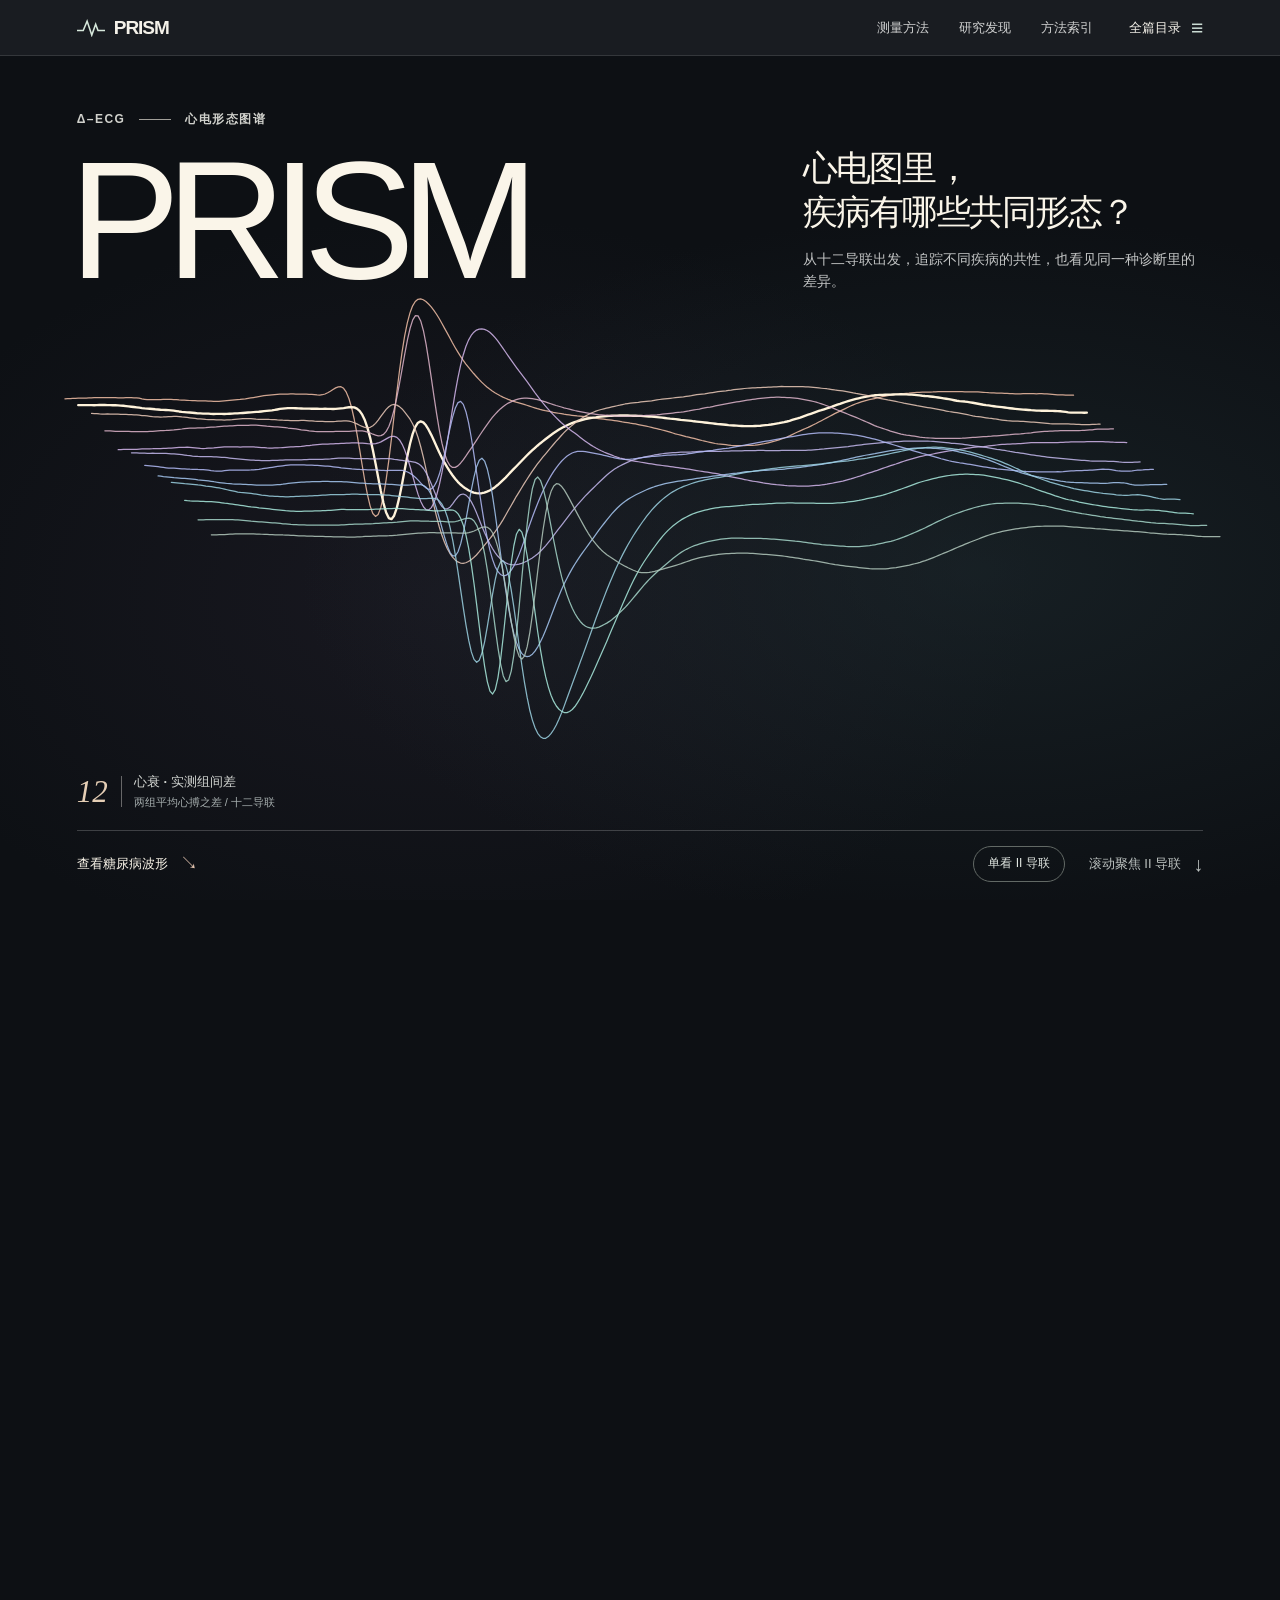
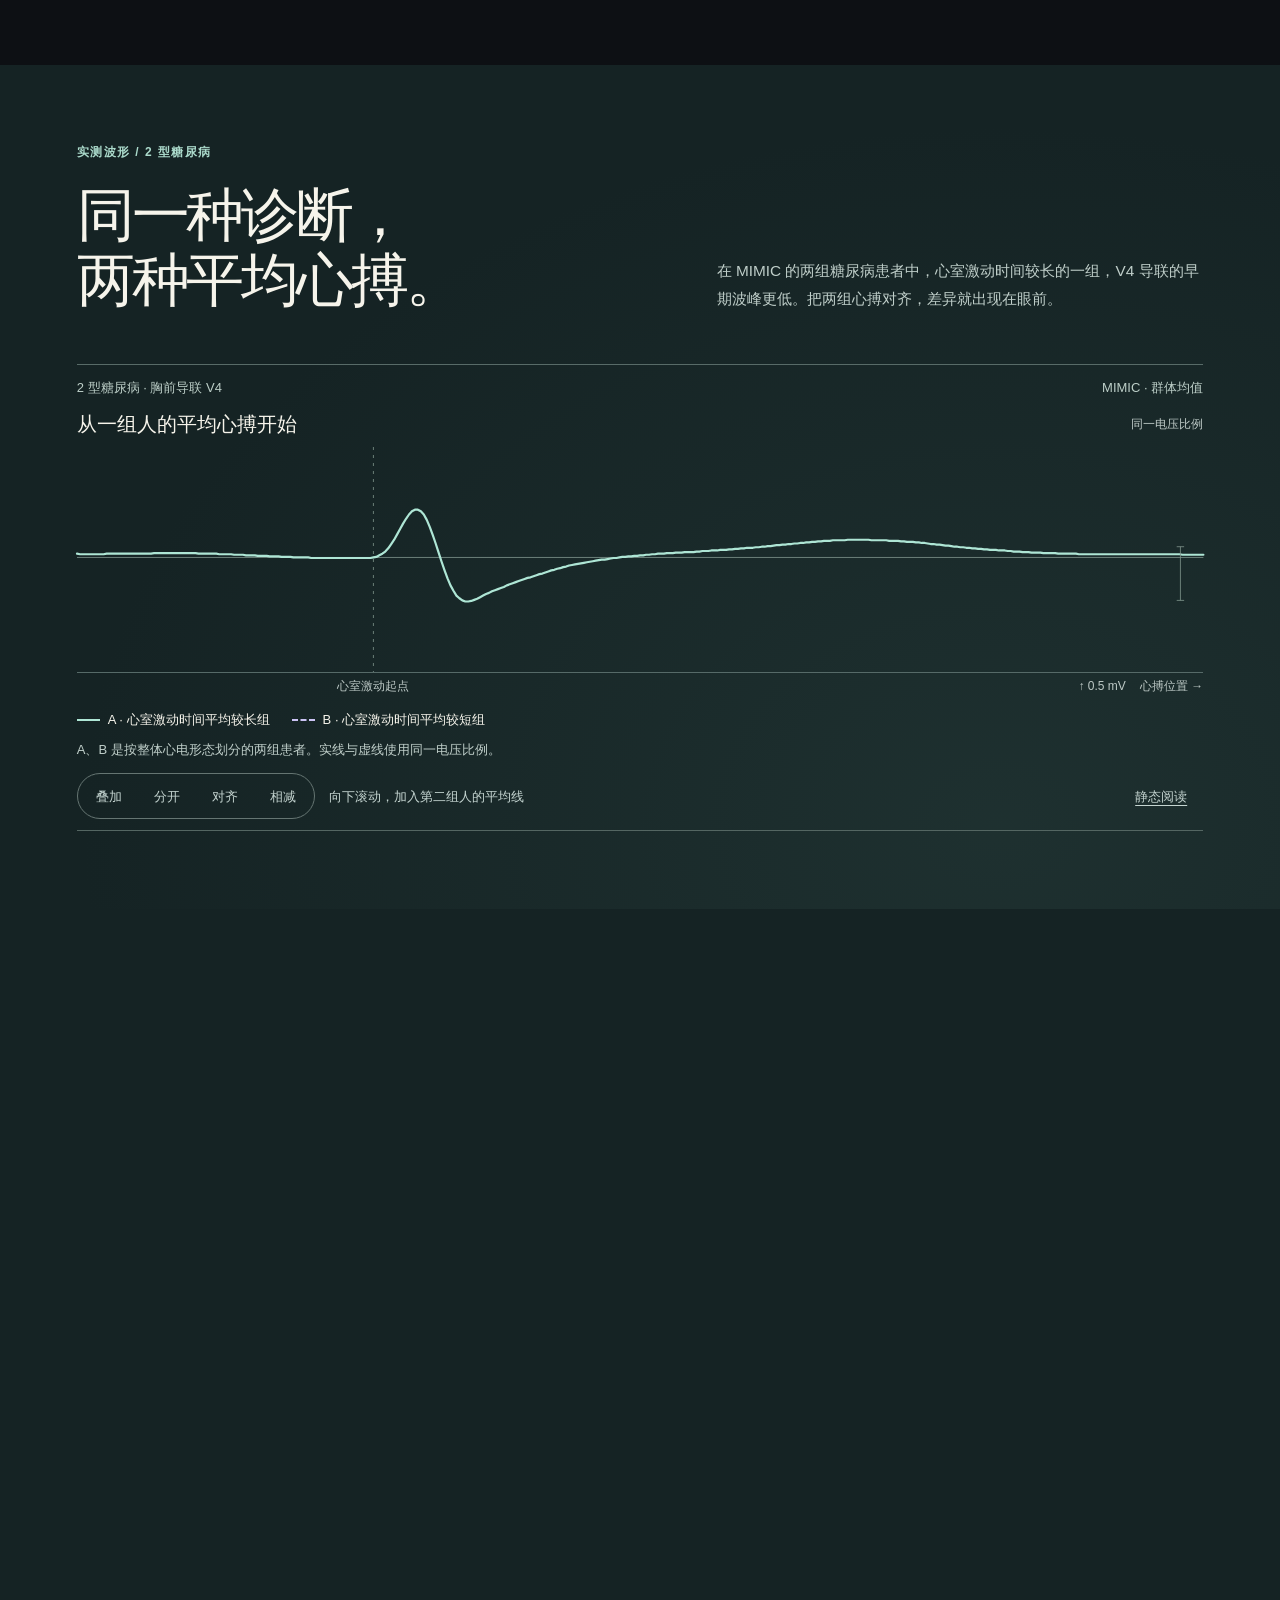
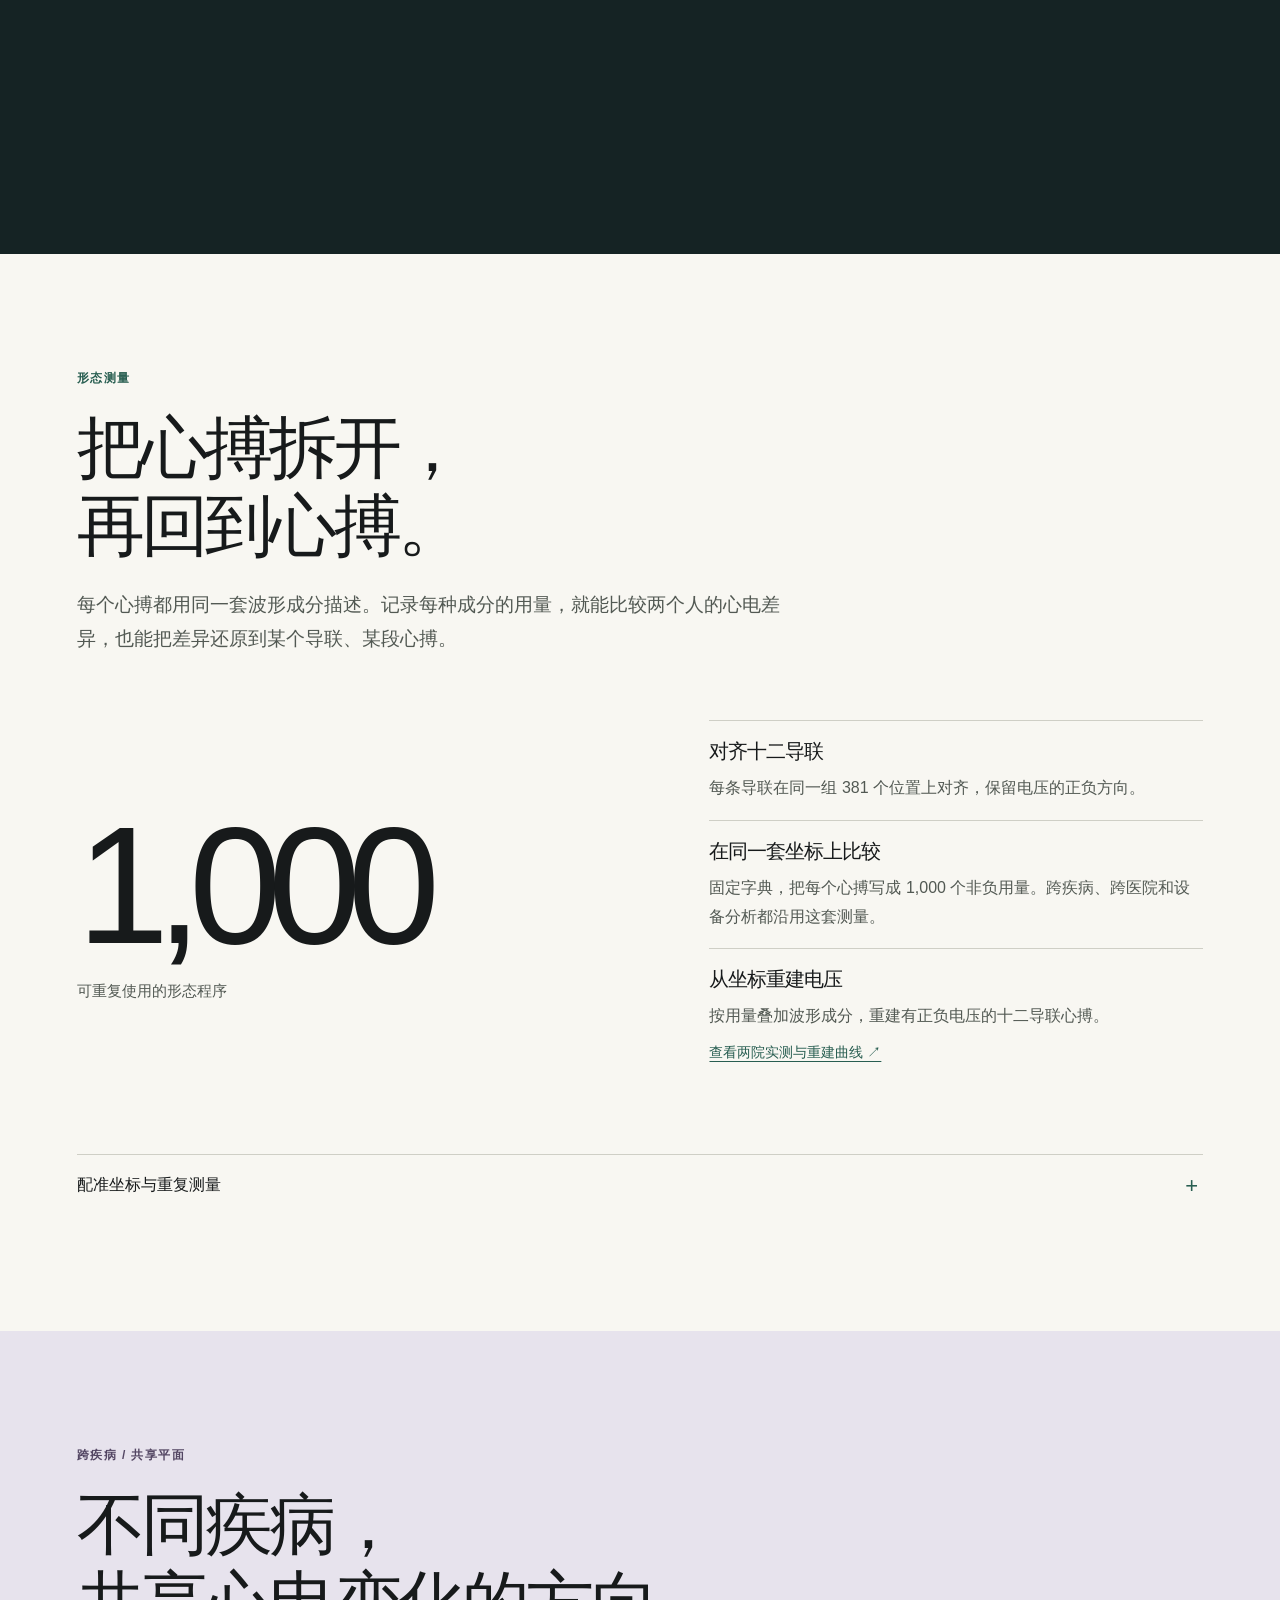
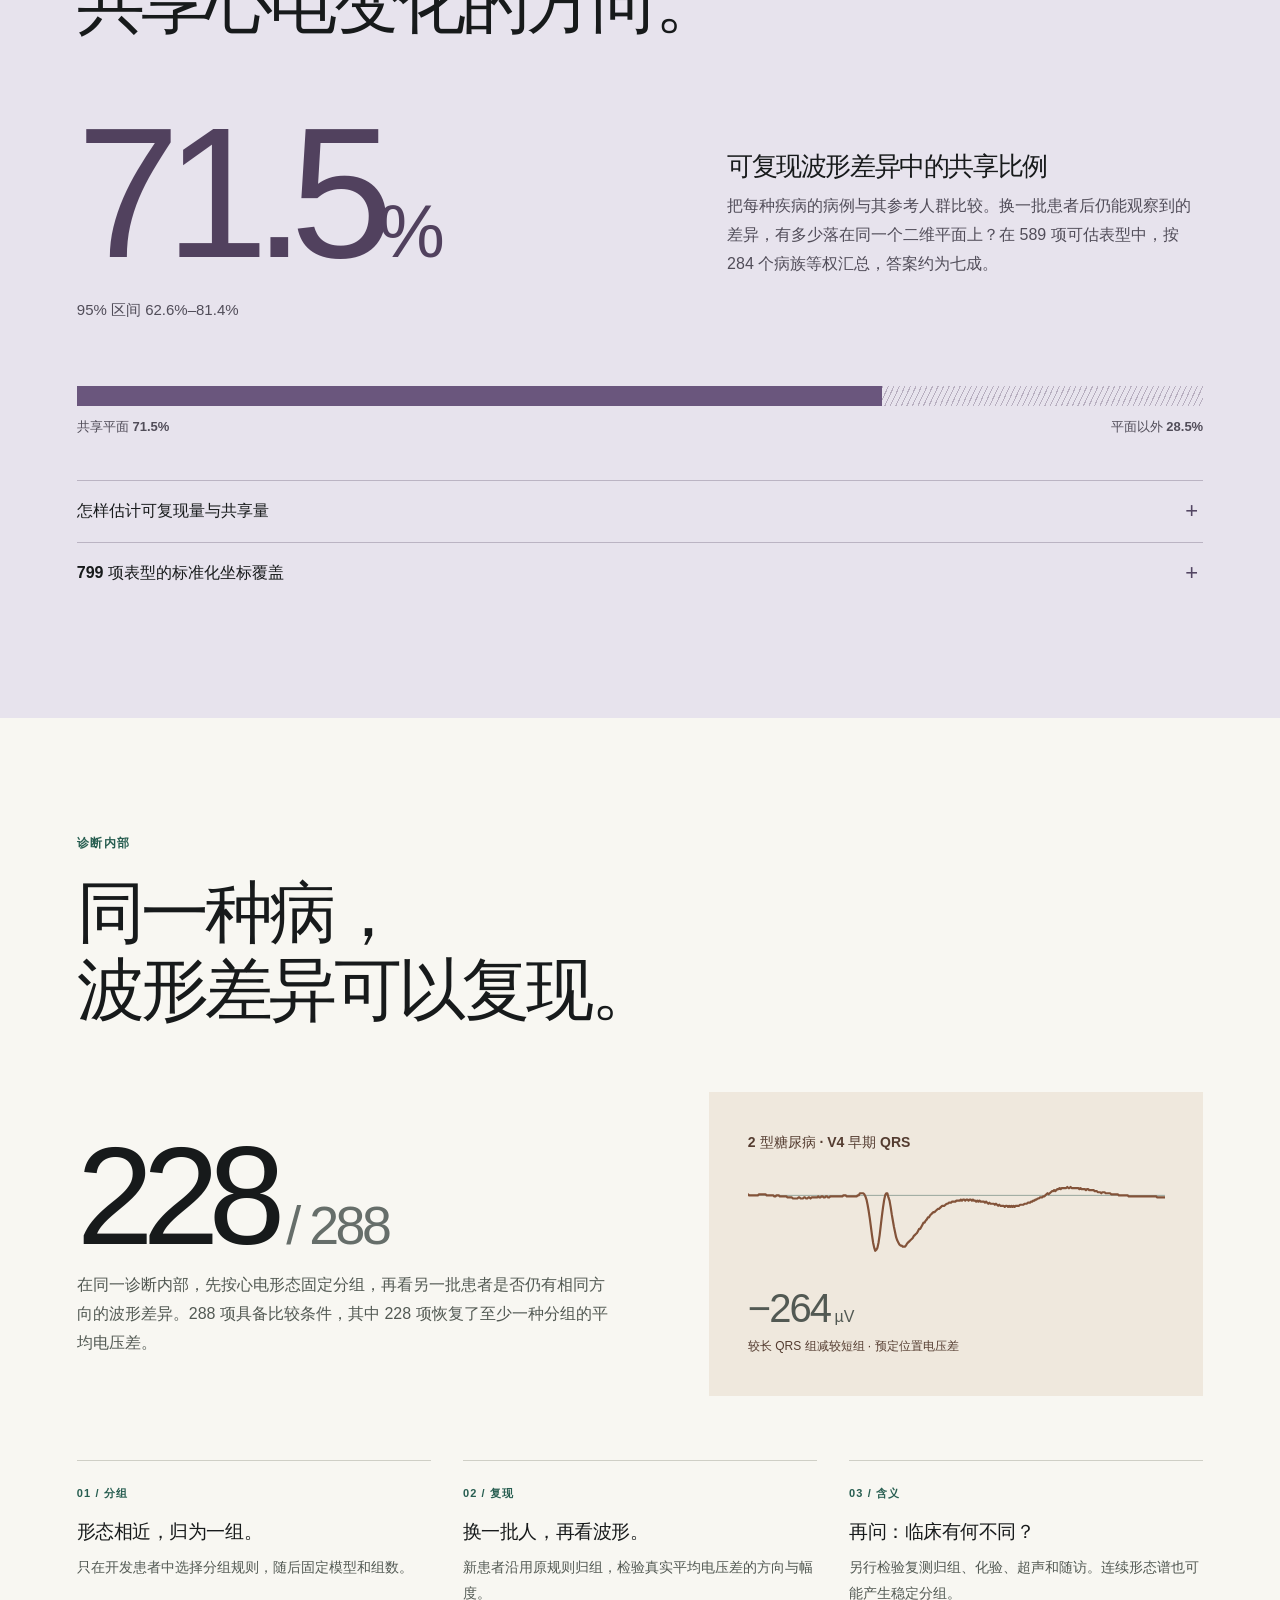
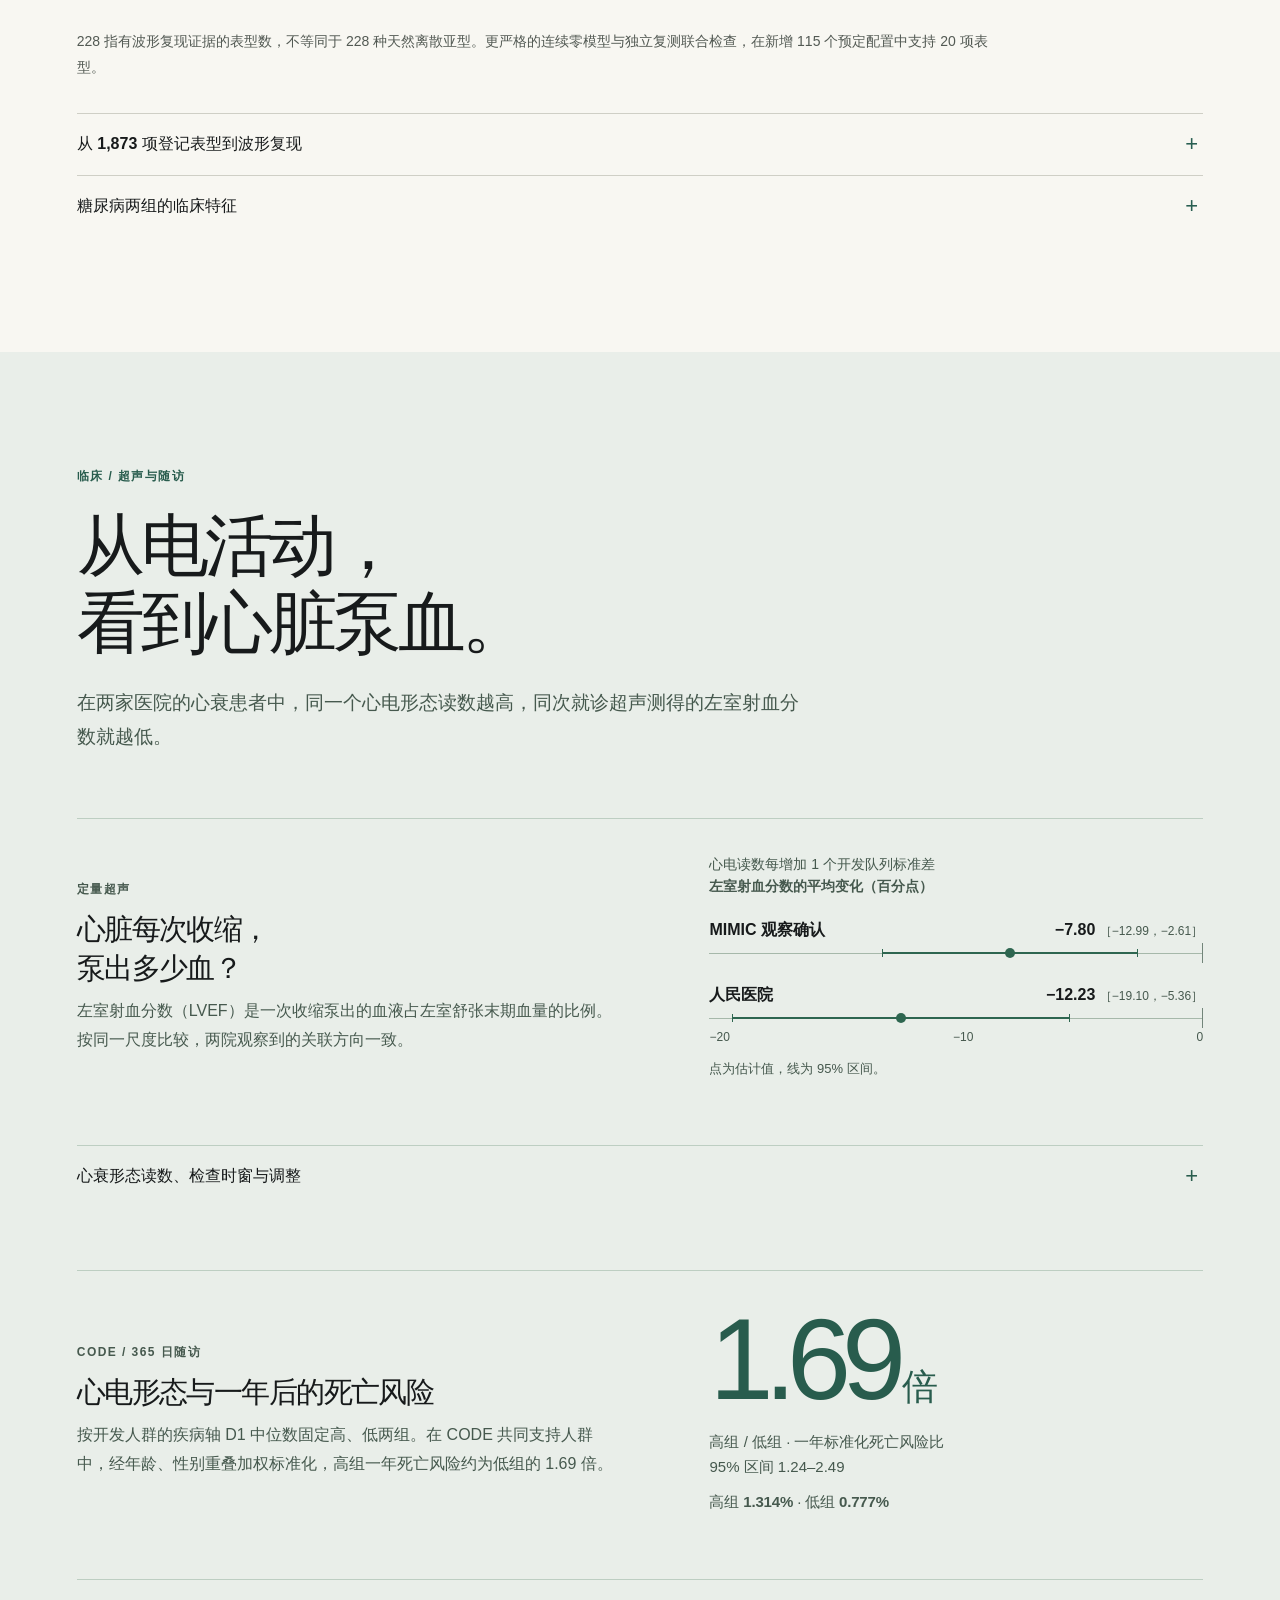
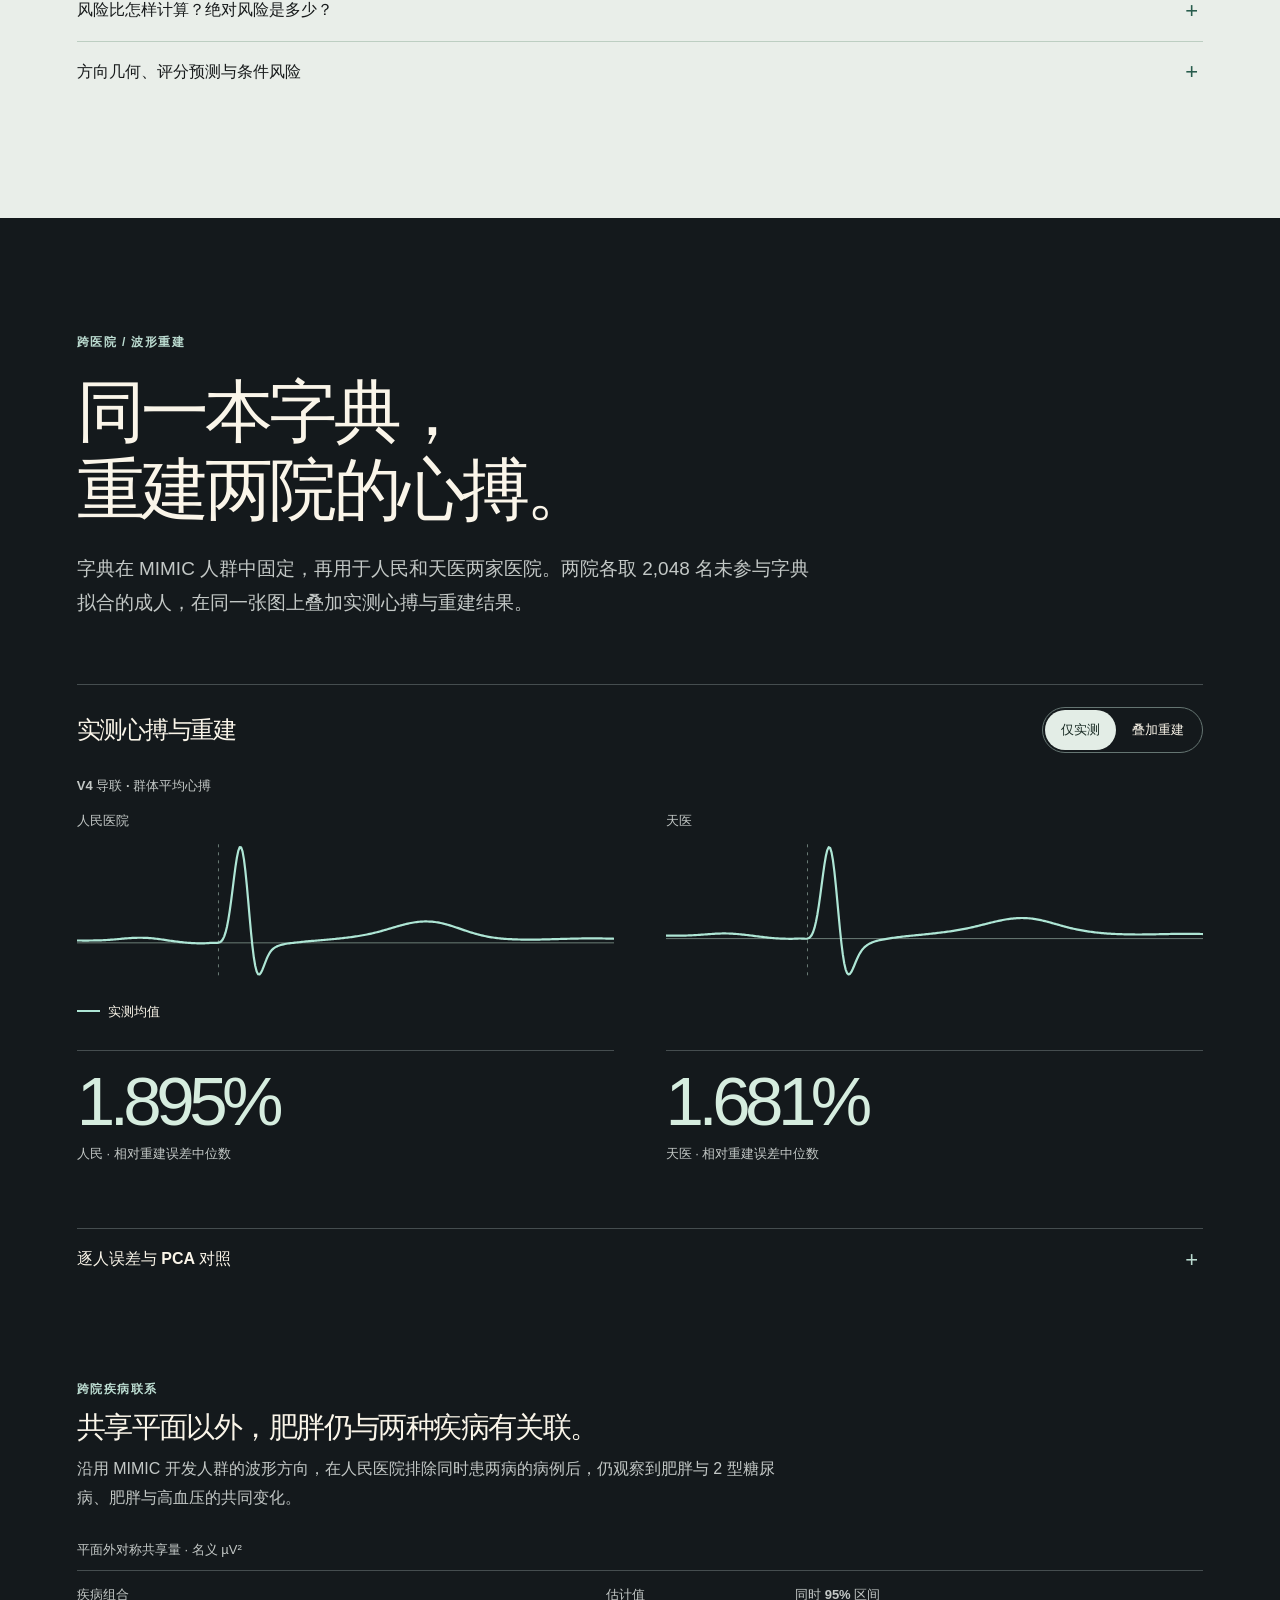
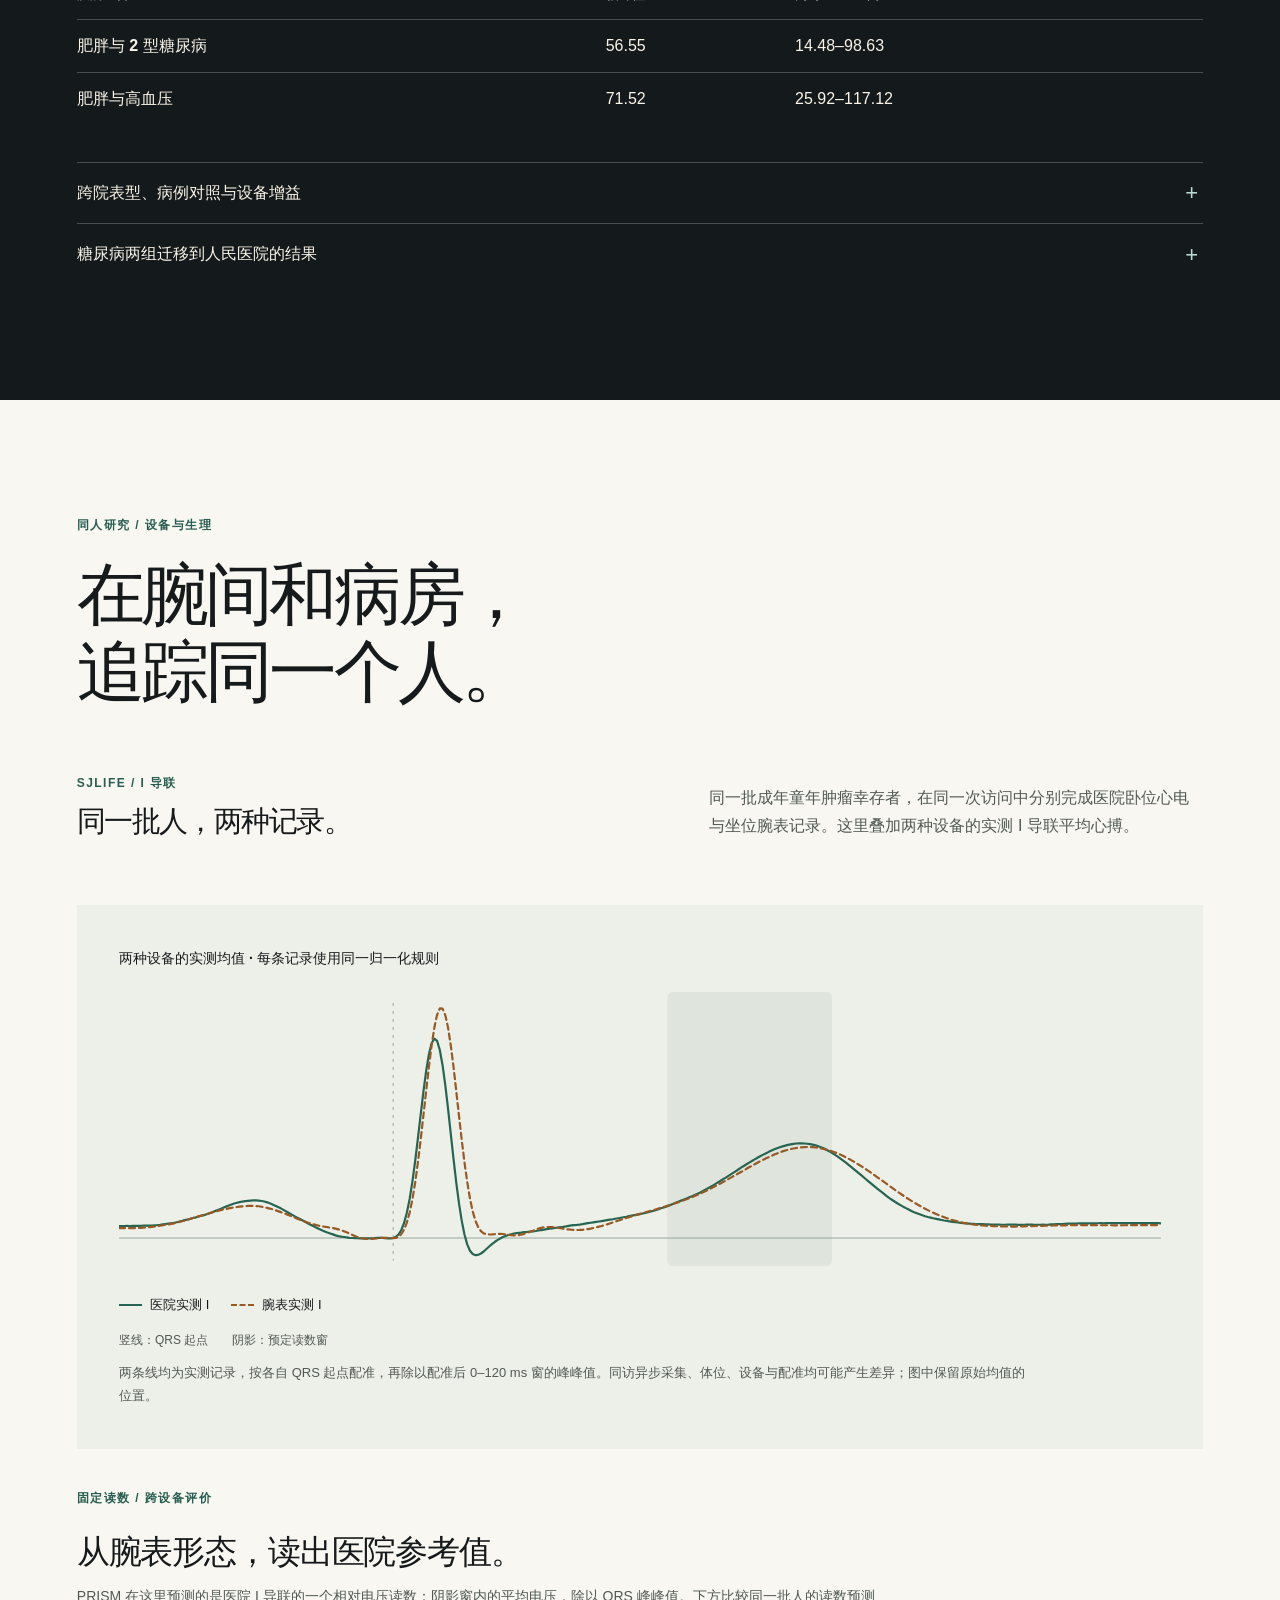
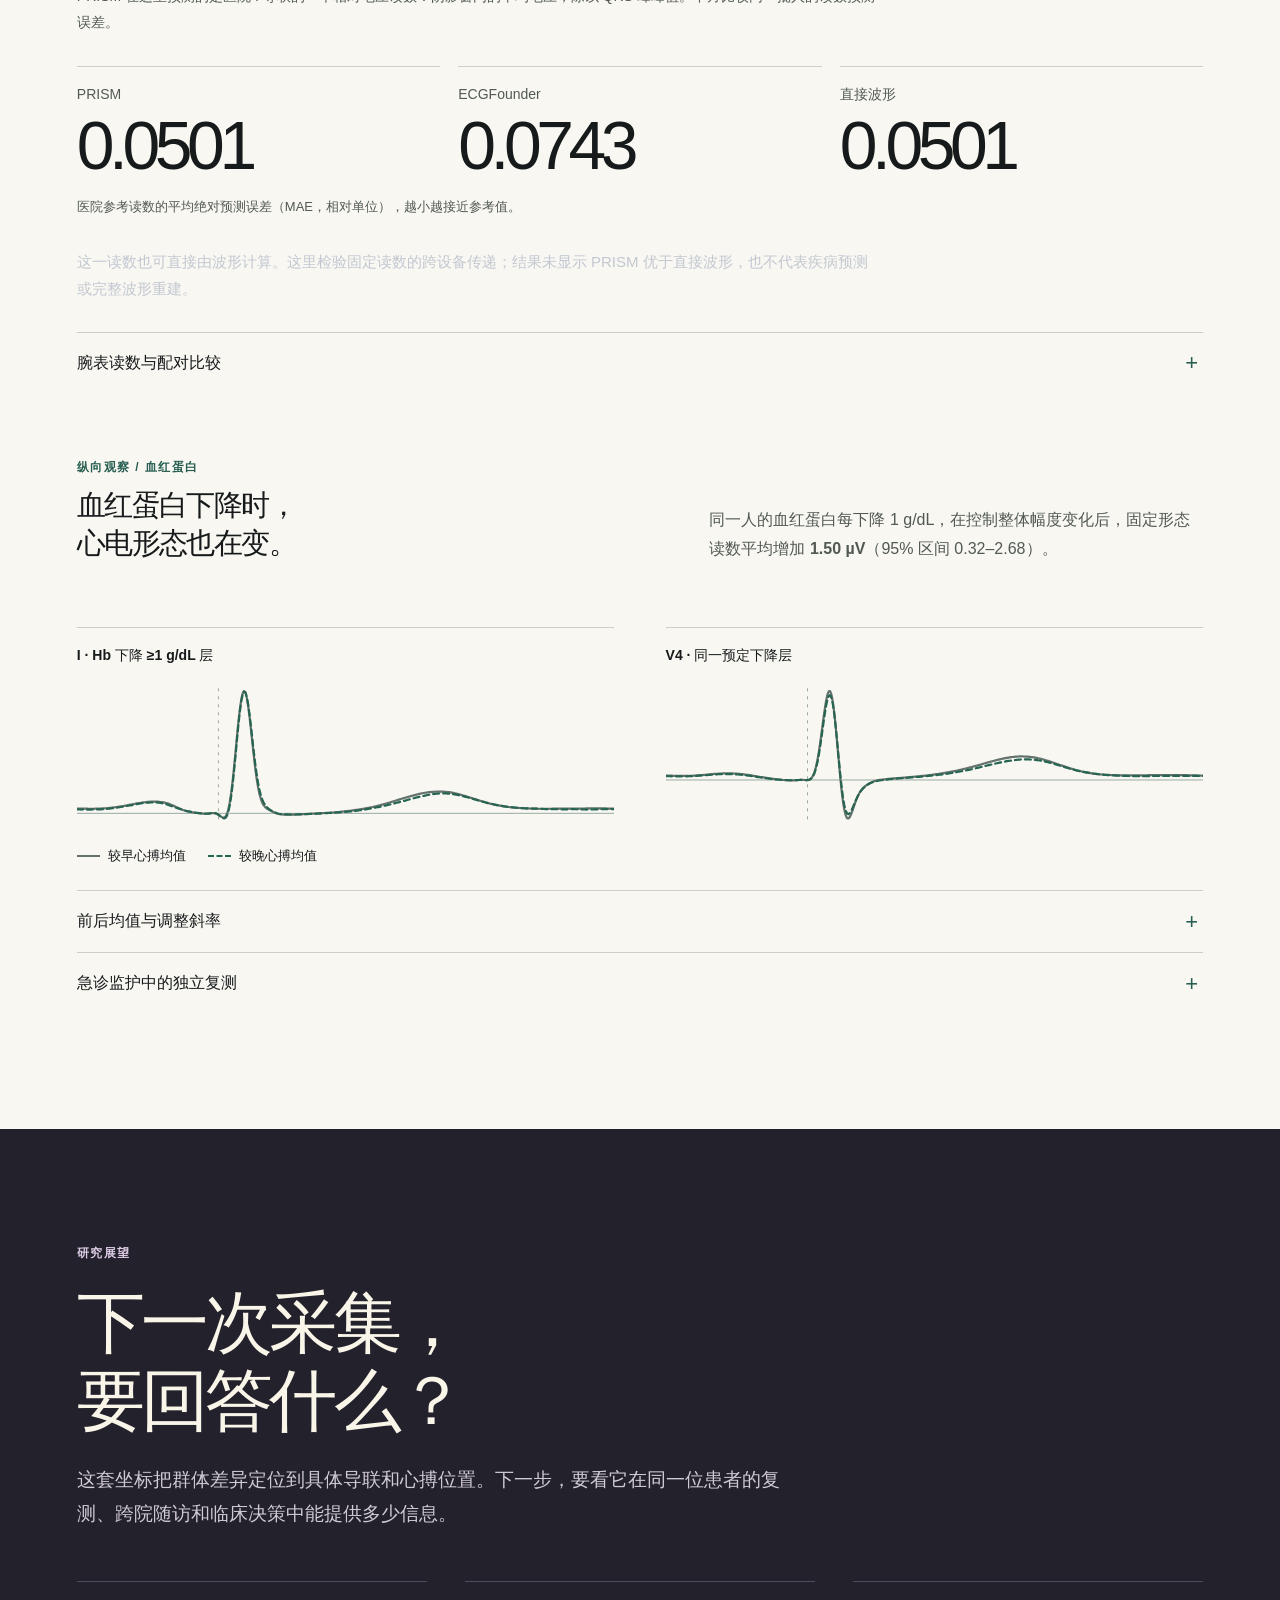
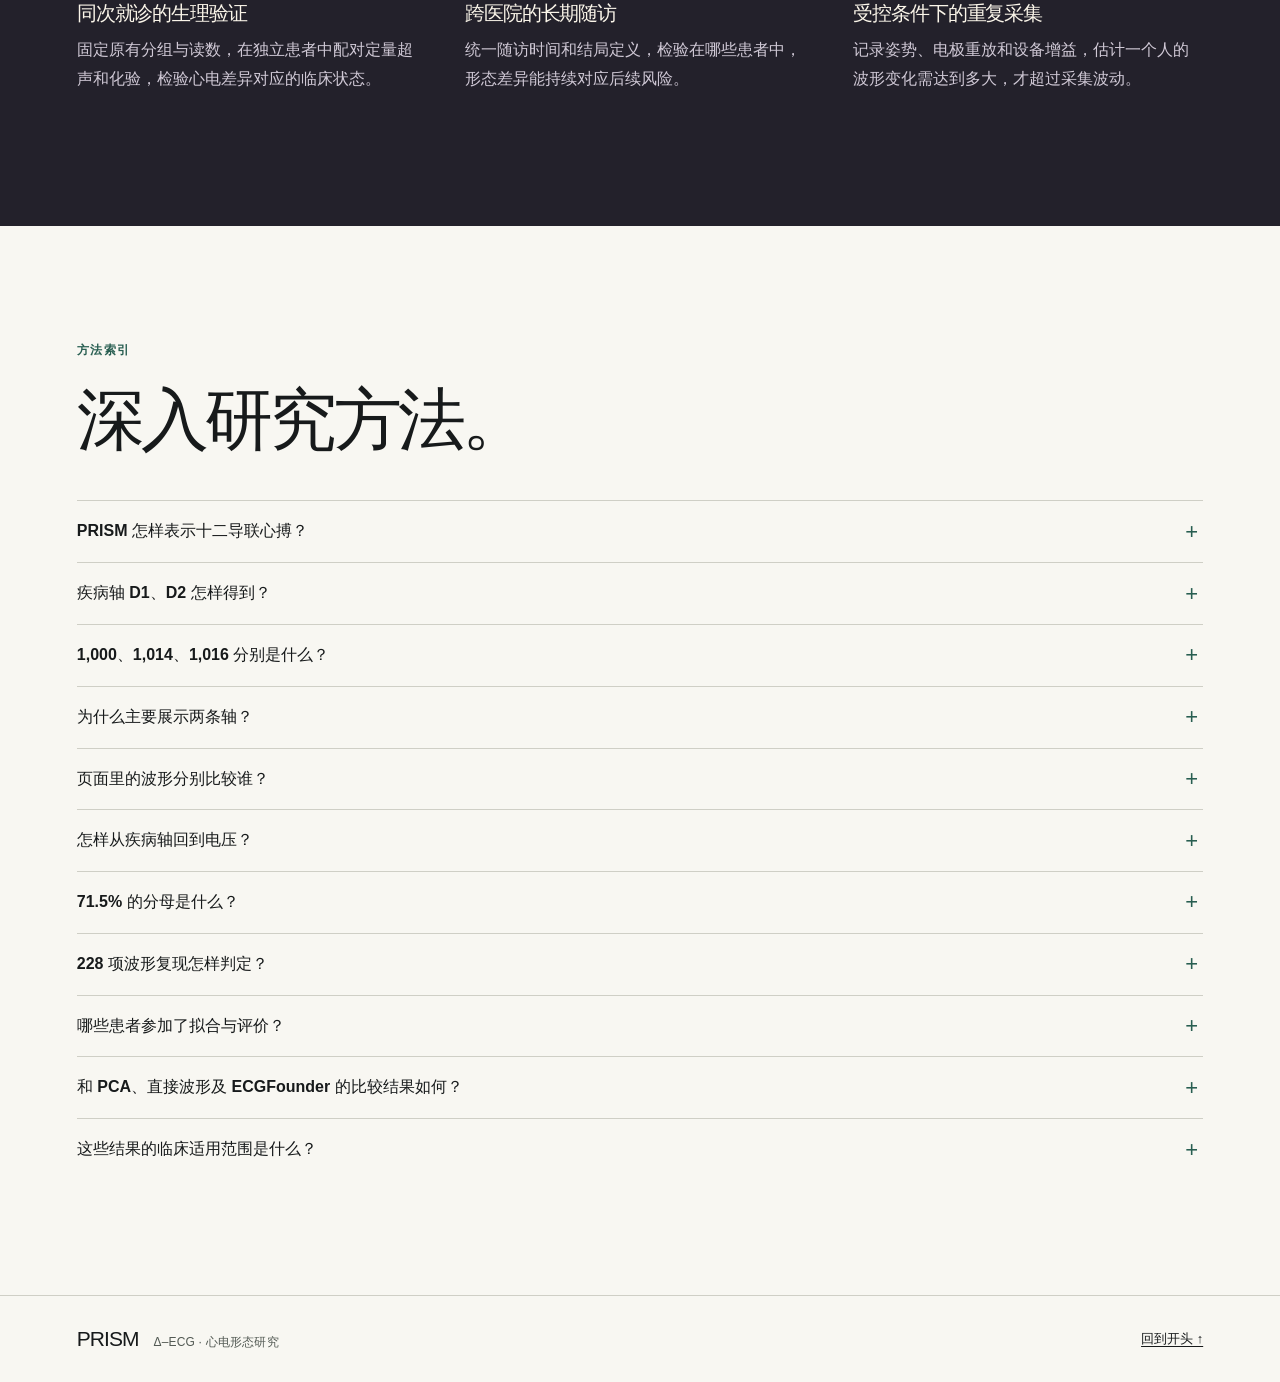
==== commit 2dd2844f: "Clarify audited risk, axis dimensions, watch readouts and subgroup evidence" ====
--- a/index.html
+++ b/index.html
@@ -4,10 +4,10 @@
     <meta charset="utf-8">
     <meta name="viewport" content="width=device-width, initial-scale=1">
     <meta name="theme-color" content="#0d1014">
-    <meta name="prism-release" content="2026-11-22-atlas-edition">
+    <meta name="prism-release" content="2026-11-22-scientific-audit-1">
     <meta name="description" content="PRISM 心电形态图谱。沿着实测十二导联波形，探索疾病共性、同病差异，以及心电与超声、随访和腕表的联系。">
     <title>PRISM — 心电形态图谱</title>
-    <link rel="stylesheet" href="site.css?v=atlas-1">
+    <link rel="stylesheet" href="site.css?v=scientific-audit-1">
     <link rel="icon" href="data:image/svg+xml,%3Csvg xmlns='http://www.w3.org/2000/svg' viewBox='0 0 48 48'%3E%3Crect width='48' height='48' rx='11' fill='%23111518'/%3E%3Cpath d='M6 27h9l4-14 6 24 5-18 3 8h9' fill='none' stroke='%23d9f4e9' stroke-width='2.8'/%3E%3C/svg%3E">
     <script src="story.js?v=atlas-1" defer>
     </script>
@@ -247,7 +247,7 @@
             <div>
               <div class="ratio"><strong>228</strong><span>/ 288</span>
               </div>
-              <p>288 项诊断可以比较真实波形。其中 228 项在另一批患者中复现了至少一种预定分组的平均电压差，波形的方向与幅度均进入评价。</p>
+              <p>在同一诊断内部，先按心电形态固定分组，再看另一批患者是否仍有相同方向的波形差异。288 项具备比较条件，其中 228 项恢复了至少一种分组的平均电压差。</p>
             </div>
             <figure class="diabetes-delta">
               <figcaption>2 型糖尿病 · V4 早期 QRS</figcaption>
@@ -261,9 +261,15 @@
               <small>较长 QRS 组减较短组 · 预定位置电压差</small>
             </figure>
           </div>
+          <ol class="subgroup-method" aria-label="疾病亚群的三步评价">
+            <li><span>01 / 分组</span><h3>形态相近，归为一组。</h3><p>只在开发患者中选择分组规则，随后固定模型和组数。</p></li>
+            <li><span>02 / 复现</span><h3>换一批人，再看波形。</h3><p>新患者沿用原规则归组，检验真实平均电压差的方向与幅度。</p></li>
+            <li><span>03 / 含义</span><h3>再问：临床有何不同？</h3><p>另行检验复测归组、化验、超声和随访。连续形态谱也可能产生稳定分组。</p></li>
+          </ol>
+          <p class="subgroup-scope">228 指有波形复现证据的表型数，不等同于 228 种天然离散亚型。更严格的连续零模型与独立复测联合检查，在新增 115 个预定配置中支持 20 项表型。</p>
           <details class="note">
             <summary>从 1,873 项登记表型到波形复现</summary>
-            <p>1,873 项表型中，787 项有固定分组模型，其中 613 项来自核心 799 表型，174 项来自核心以外。1,082 项开发病例不足 50，另 4 项待确定正式诊断定义。228 项波形复现包含核心内 175 项和核心外 53 项。另有 127 项具备成员复现证据。对连续零模型与独立复测一并评价的 115 个家族，25 个配置槽位覆盖 20 项表型。各项检验分别回答波形、成员和分布形态的问题。</p>
+            <p>1,873 项表型中，787 项有固定分组模型，其中 613 项来自核心 799 表型，174 项来自核心以外。1,082 项开发病例不足 50，另 4 项待确定正式诊断定义。228 项波形复现包含核心内 175 项和核心外 53 项。另有 127 项具备成员复现证据。新增 115 个预定配置采用原定家族校正，其中 25 个配置槽位同时通过连续零模型与独立复测检查，覆盖 20 项表型。原有 30 个配置另有各自的检验家族。各项检验分别回答波形、成员和分布形态的问题。小转移单元的隐私抑制会影响可报告的成员稳定性，不能直接汇总为全图谱稳定率。</p>
           </details>
           <details class="note">
             <summary>糖尿病两组的临床特征</summary>
@@ -312,14 +318,18 @@
             <div>
               <p class="eyebrow">CODE / 365 日随访</p>
               <h3 id="risk-title">心电形态与一年后的死亡风险</h3>
-              <p>沿疾病轴 D1，按开发人群预定阈值分组。CODE 评价人群中，高组一年标准化死亡风险为 1.314%，低组为 0.777%。</p>
-            </div>
-            <div class="risk-metric"><strong>0.54</strong><span>个百分点 · 两组绝对风险差<br>95% 区间 0.23–0.86</span>
+              <p>按开发人群的疾病轴 D1 中位数固定高、低两组。在 CODE 共同支持人群中，经年龄、性别重叠加权标准化，高组一年死亡风险约为低组的 1.69 倍。</p>
+            </div>
+            <div class="risk-metric"><strong>1.69<small>倍</small></strong><span>高组 / 低组 · 一年标准化死亡风险比<br>95% 区间 1.24–2.49</span><p class="risk-absolute">高组 <b>1.314%</b> · 低组 <b>0.777%</b></p>
             </div>
           </section>
           <details class="note">
-            <summary>随访风险、方向几何与评分预测</summary>
-            <p>实际风险差为 0.536［0.233，0.861］个百分点。另做方向几何分析，死亡相关方向 M 的平方长度有 63.9% 落在 D1/D2 平面。以 66,686 人拟合线性读出，在另 16,672 人中，由 D1/D2 预测 M 评分的 R² 为 76.13%［74.57%，77.45%］，未拟合的几何评分为 31.96%。这两项 R² 的结局变量均为 M 评分。M 在 D1/D2 之外及 R12 在 D1/D2/M 之外的条件风险差分别为 0.305［−0.094，0.705］和 0.090［−0.518，0.686］个百分点，单项 97.5% 区间共同覆盖两项比较的 95% 家族区间。</p>
+            <summary>风险比怎样计算？绝对风险是多少？</summary>
+            <p>高组风险为 1.314%，低组为 0.777%，相除得到风险比 RR 1.690［1.242，2.495］。绝对风险差仍为 0.536［0.233，0.861］个百分点。使用原开发中位数、年龄与性别调整模型及失访加权，在共同支持人群中作重叠加权标准化。2,500 次患者配对重抽样中，每次用同一批患者同时估计两组风险再相除；区间以原开发拟合固定为条件。RR 是本轮补充报告，原预设风险差保留；其区间尚不能确认超过预设的 0.5 个百分点幅度界值。这是观察性 365 日累积风险比，不是 Cox 瞬时风险比（HR）。失访校正采用开发集总体删失曲线，依赖独立删失假设；区间不包含开发拟合的不确定性。</p>
+          </details>
+          <details class="note">
+            <summary>方向几何、评分预测与条件风险</summary>
+            <p>另做方向几何分析，死亡相关方向 M 的平方长度有 63.9% 落在 D1/D2 平面。以 66,686 人拟合线性读出，在另 16,672 人中，由 D1/D2 预测 M 评分的 R² 为 76.13%［74.57%，77.45%］，未拟合的几何评分为 31.96%。这两项 R² 的结局变量均为 M 评分。M 在 D1/D2 之外及 R12 在 D1/D2/M 之外的条件风险差分别为 0.305［−0.094，0.705］和 0.090［−0.518，0.686］个百分点，单项 97.5% 区间共同覆盖两项比较的 95% 家族区间。</p>
           </details>
         </div>
       </section>
@@ -432,11 +442,12 @@
               <p class="eyebrow">SJLIFE / I 导联</p>
               <h3>同一批人，两种记录。</h3>
             </div>
-            <p>成年童年肿瘤幸存者在同一次访问中，分别完成医院卧位心电与坐位腕表记录。两条实测平均线展示了 I 导联的主要波形。</p>
+            <p>同一批成年童年肿瘤幸存者，在同一次访问中分别完成医院卧位心电与坐位腕表记录。这里叠加两种设备的实测 I 导联平均心搏。</p>
           </div>
           <figure class="device-wave">
-            <figcaption>QRS 峰峰归一化电压 · 相对单位</figcaption>
-            <svg viewBox="0 0 760 220" role="img" aria-label="同一批成年儿童肿瘤幸存者的医院卧位与腕表坐位 I 导联真实群体均值。">
+            <figcaption>两种设备的实测均值 · 每条记录使用同一归一化规则</figcaption>
+            <svg viewBox="0 0 760 220" role="img" aria-label="同一批患者的医院卧位与腕表坐位 I 导联实测均值，使用共同坐标和纵轴；不是 PRISM 重建曲线。阴影是配准读数窗口。">
+              <rect class="readout-window" x="400" y="8" width="120" height="200" rx="4"/>
               <path class="zero" d="M0 187.50409746H760"/>
               <path class="onset" d="M200 16V204"/>
               <g transform="translate(0 187.50409746) scale(1 -250.8760164)">
@@ -444,9 +455,12 @@
                 <use class="trace watch-line" href="#sjlife-watch-i"/>
               </g>
             </svg>
-            <div class="legend legend-light"><span><i></i>医院 I</span><span><i></i>腕表 I</span>
-            </div>
+            <div class="legend legend-light"><span><i></i>医院实测 I</span><span><i></i>腕表实测 I</span>
+            </div>
+            <div class="device-coordinate"><span>竖线：QRS 起点</span><span>阴影：预定读数窗</span></div>
+            <p class="wave-note">两条线均为实测记录，按各自 QRS 起点配准，再除以配准后 0–120 ms 窗的峰峰值。同访异步采集、体位、设备与配准均可能产生差异；图中保留原始均值的位置。</p>
           </figure>
+          <div class="readout-intro"><p class="eyebrow">固定读数 / 跨设备评价</p><h3>从腕表形态，读出医院参考值。</h3><p>PRISM 在这里预测的是医院 I 导联的一个相对电压读数：阴影窗内的平均电压，除以 QRS 峰峰值。下方比较同一批人的读数预测误差。</p></div>
           <dl class="metrics">
             <div>
               <dt>PRISM</dt>
@@ -461,10 +475,11 @@
               <dd>0.0501</dd>
             </div>
           </dl>
-          <p class="metric-key">腕表预定读数的平均绝对误差（MAE），数值越小，读数越接近目标。</p>
+          <p class="metric-key">医院参考读数的平均绝对预测误差（MAE，相对单位），越小越接近参考值。</p>
+          <p class="readout-limit">这一读数也可直接由波形计算。这里检验固定读数的跨设备传递；结果未显示 PRISM 优于直接波形，也不代表疾病预测或完整波形重建。</p>
           <details class="note">
             <summary>腕表读数与配对比较</summary>
-            <p>SJLIFE 共 243 人，原校准角色 81 人，固定评价角色 162 人，任务支持人数范围 142–162。目标为配准 200–320 ms 窗平均电压除以 QRS 峰峰值。零目标校准时，PRISM、ECGFounder、直接波形的精确 MAE 为 0.050075、0.074300、0.050081。PRISM / Founder 的 R² 为 0.535 / 0.166。两项 MAE 配对差分别为 −0.024226［−0.035065，−0.013926］（相对 Founder）与 −0.0000064［−0.0000698，0.0000577］（相对直接波形），单项 97.5% 区间给出两比较 95% 家族覆盖。研究未预设等效界值。两设备为同访异步记录。</p>
+            <p>SJLIFE 共 243 人，原校准角色 81 人，固定评价角色 162 人，任务支持人数范围 142–162。目标来自医院实测 I 导联，为配准坐标 200–320 窗平均电压除以 QRS 峰峰值；该段为 RR/Bazett 缩放坐标，不能当作原始逐毫秒时间。MIMIC 中拟合的读出器用于腕表，在 SJLIFE 零目标校准时，PRISM、ECGFounder、直接波形的精确 MAE 为 0.050075、0.074300、0.050081。PRISM / Founder 的 R² 为 0.535 / 0.166。两项 MAE 配对差分别为 −0.024226［−0.035065，−0.013926］（相对 Founder）与 −0.0000064［−0.0000698，0.0000577］（相对直接波形），单项 97.5% 区间给出两比较 95% 家族覆盖。研究未预设等效界值。两设备为同访异步记录。</p>
           </details>
           <div class="device-intro">
             <div>
@@ -545,7 +560,11 @@
             </details>
             <details class="note">
               <summary>疾病轴 D1、D2 怎样得到？</summary>
-              <p>先在开发患者中估计病例相对规则参考人群的年龄、性别调整均值差。每份疾病签名有 1,014 个坐标，包括 1,000 个程序、心率及 13 项时程。999 个合格建轴单位去重、归一到单位长度后，做不减列均值的奇异值分解，得到前两个方向 D1、D2。</p>
+              <p>先在开发患者中估计病例相对规则参考人群的年龄、性别调整均值差。每份疾病签名使用 1,014 个建轴坐标：1,000 个形态程序、心率及 13 项时程/变异指标。999 个合格建轴单位去重、归一到单位长度后，做不减列均值的奇异值分解，得到前两个方向 D1、D2。</p>
+            </details>
+            <details class="note">
+              <summary>1,000、1,014、1,016 分别是什么？</summary>
+              <p>1,000 是形态程序数。完整测量接口登记 1,016 项：1,000 个形态程序、心率、13 项时程/变异指标，以及波形标注成功比例、QRS 分组置信标记两项质量指标。后两项不进入疾病轴，所以实际建轴维度为 1,014。年龄、性别另作调整。这里沿用已经冻结的建轴版本。</p>
             </details>
             <details class="note">
               <summary>为什么主要展示两条轴？</summary>
@@ -561,15 +580,15 @@
             </details>
             <details class="note">
               <summary>71.5% 的分母是什么？</summary>
-              <p>分母是病族等权的可复现病例–参考波形差异，分子是其中落入冻结共享平面的部分。589 项可估表型属于 284 个病族。比例区间由患者重抽样协方差和 Fieller 方法得到。</p>
+              <p>589 项可估表型属于 284 个病族。先按病族权重分别汇总共享量 S 与可复现量 R，再取 ΣwS / ΣwR；这不是逐病比例的平均值。比例在物理 µV² 空间计算，区间由患者重抽样协方差与 Fieller 方法得到。</p>
             </details>
             <details class="note">
               <summary>228 项波形复现怎样判定？</summary>
-              <p>先在开发患者中固定分组，再到另一批患者中核对电压差的方向和幅度，并作多重比较校正。连续形态分布也可能产生稳定的组间差。成员恢复、自然离散性、复测稳定性与临床意义各有独立检验。</p>
+              <p>先在开发患者中固定分组，在观察确认患者中沿开发差波形方向作 Welch 检验。固定 K=2 与开发所选 K 各在原家族内作 Holm 校正，并要求投影差区间下界为正、有符号余弦≥0.5；228 是两种配置的表型并集，不代表一个统一的 5% 全图谱检验。该波形复现检验未作年龄、性别调整；临床关联另行分析。天然离散结构、复测稳定性与临床意义分别评价。</p>
             </details>
             <details class="note">
               <summary>哪些患者参加了拟合与评价？</summary>
-              <p>疾病轴与分组的标签拟合只使用开发患者，观察确认患者与他们互斥。历史字典、尺度和插补曾包含观察确认患者。外院重建患者未参加字典拟合，两家外院队列既往均有项目使用记录。</p>
+              <p>疾病轴与分组的标签拟合只使用开发患者，观察确认患者与他们互斥。历史字典、尺度和插补曾包含观察确认患者。外院重建患者未参加字典拟合，两家外院队列既往均有项目使用记录。物理共享量分析的 MIMIC 索引心电均关联急诊，观察确认队列曾用于多项分析。</p>
             </details>
             <details class="note">
               <summary>和 PCA、直接波形及 ECGFounder 的比较结果如何？</summary>
--- a/site.css
+++ b/site.css
@@ -274,3 +274,22 @@
   .cover-foot {margin-top:5px;padding:1px 0}
   .atlas-figure figcaption {font-size:11px}
 }
+
+/* Scientific reading refinements; the original scroll choreography is preserved. */
+.risk-metric strong small {font-family:inherit;font-size:.31em;letter-spacing:0;margin-left:.15em;font-weight:450}
+.subgroup-method {display:grid;grid-template-columns:repeat(3,minmax(0,1fr));gap:32px;list-style:none;padding:0;margin:36px 0 22px}
+.subgroup-method li {border-top:1px solid var(--line);padding-top:18px}
+.subgroup-method li>span {font-size:11px;letter-spacing:.1em;color:var(--accent);font-weight:600}
+.subgroup-method h3 {font-size:19px;line-height:1.5;margin-top:12px;letter-spacing:-.025em}
+.subgroup-method p,.subgroup-scope,.readout-intro p:last-child {font-size:14px;line-height:1.85;color:var(--muted);margin-top:9px}
+.subgroup-scope {max-width:66em;margin-bottom:32px}
+.readout-window {fill:#829a82;opacity:.13}
+.device-coordinate {display:flex;gap:24px;flex-wrap:wrap;font-size:12px;color:var(--muted);margin-top:15px}
+.device-wave .wave-note {max-width:70em;margin-top:12px}
+.readout-intro {margin-top:40px;max-width:50em}
+.readout-intro h3 {margin-top:9px;font-size:clamp(23px,3vw,33px);line-height:1.4;letter-spacing:-.035em}
+@media(max-width:720px) {.subgroup-method {grid-template-columns:1fr;gap:20px;margin-top:30px}.subgroup-method h3 {margin-top:7px}.device-coordinate {gap:8px 20px}}
+
+.risk-absolute { margin: 14px 0 0; font-size: 15px; letter-spacing: -.01em; color: var(--ink); }
+.risk-absolute b { font-weight: 600; }
+.readout-limit { max-width: 800px; margin: 18px 0 30px; color: #c2c7d1; font-size: 15px; line-height: 1.8; }
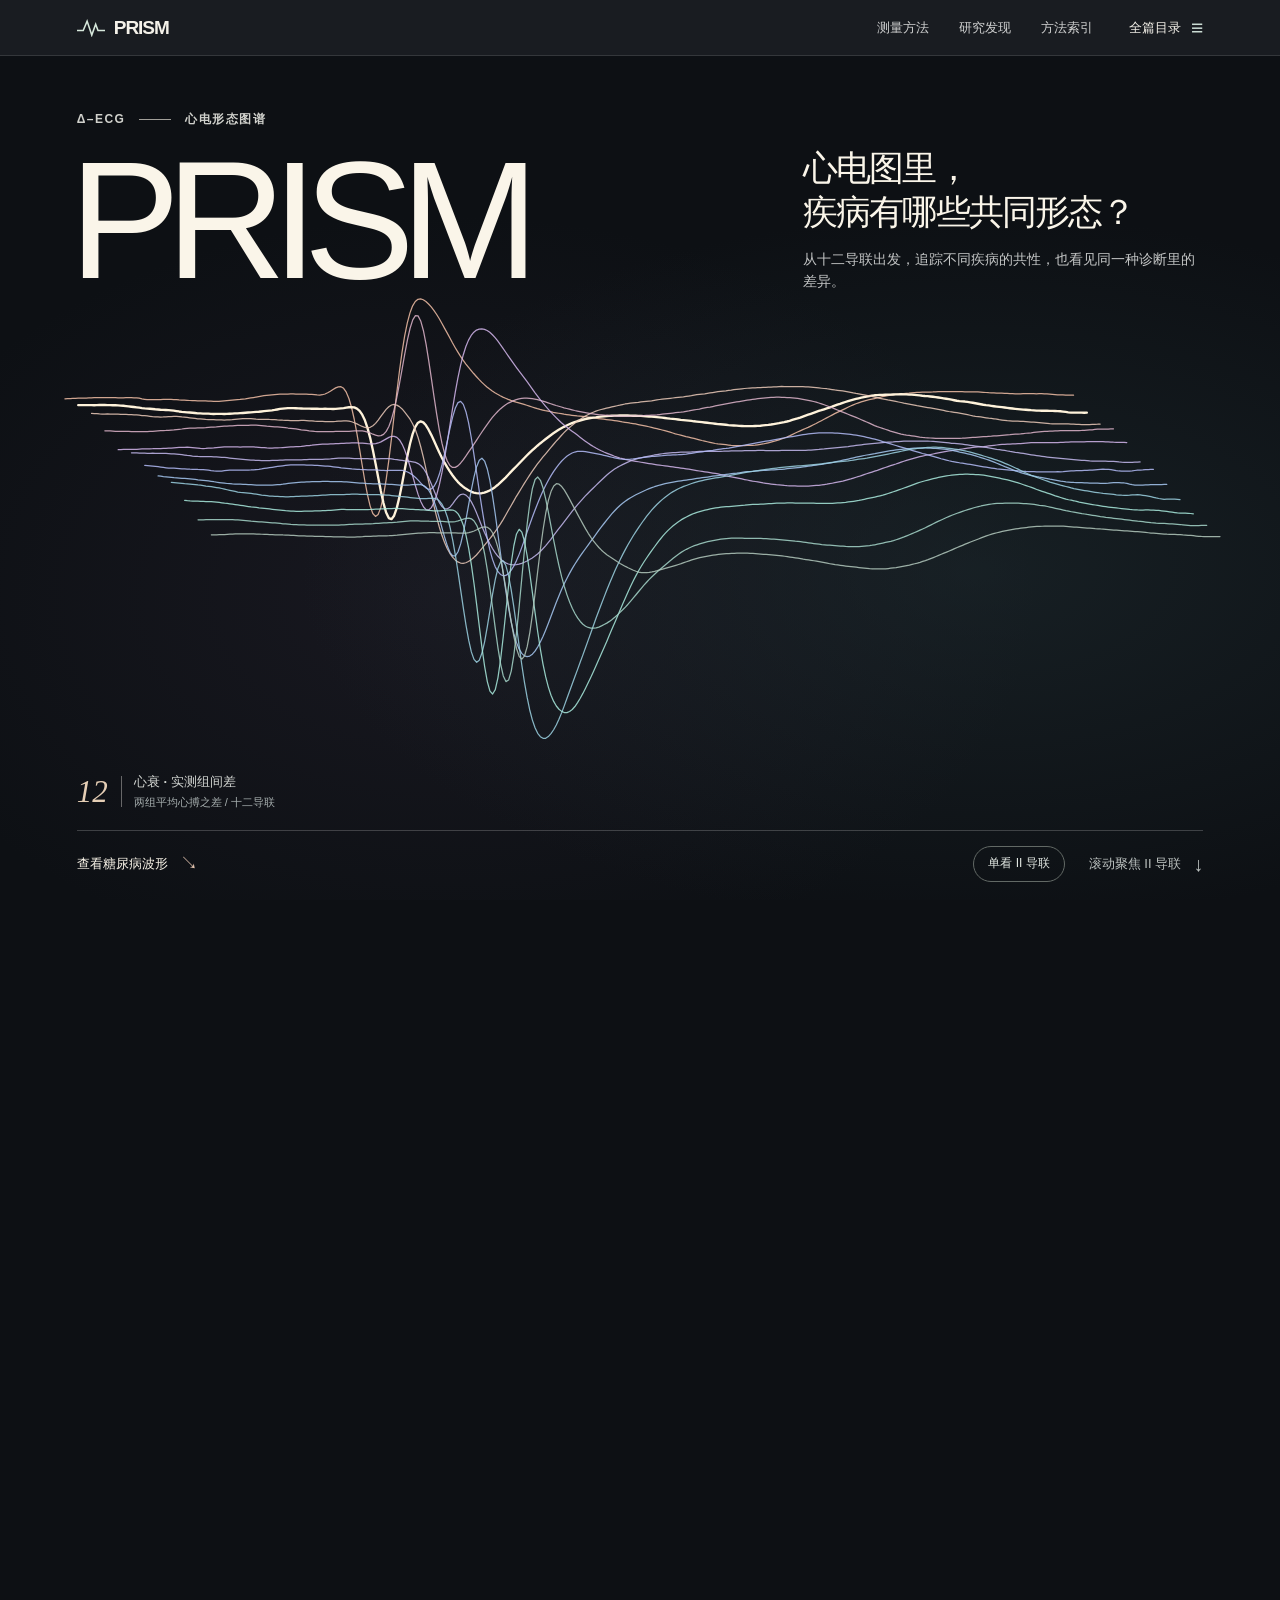
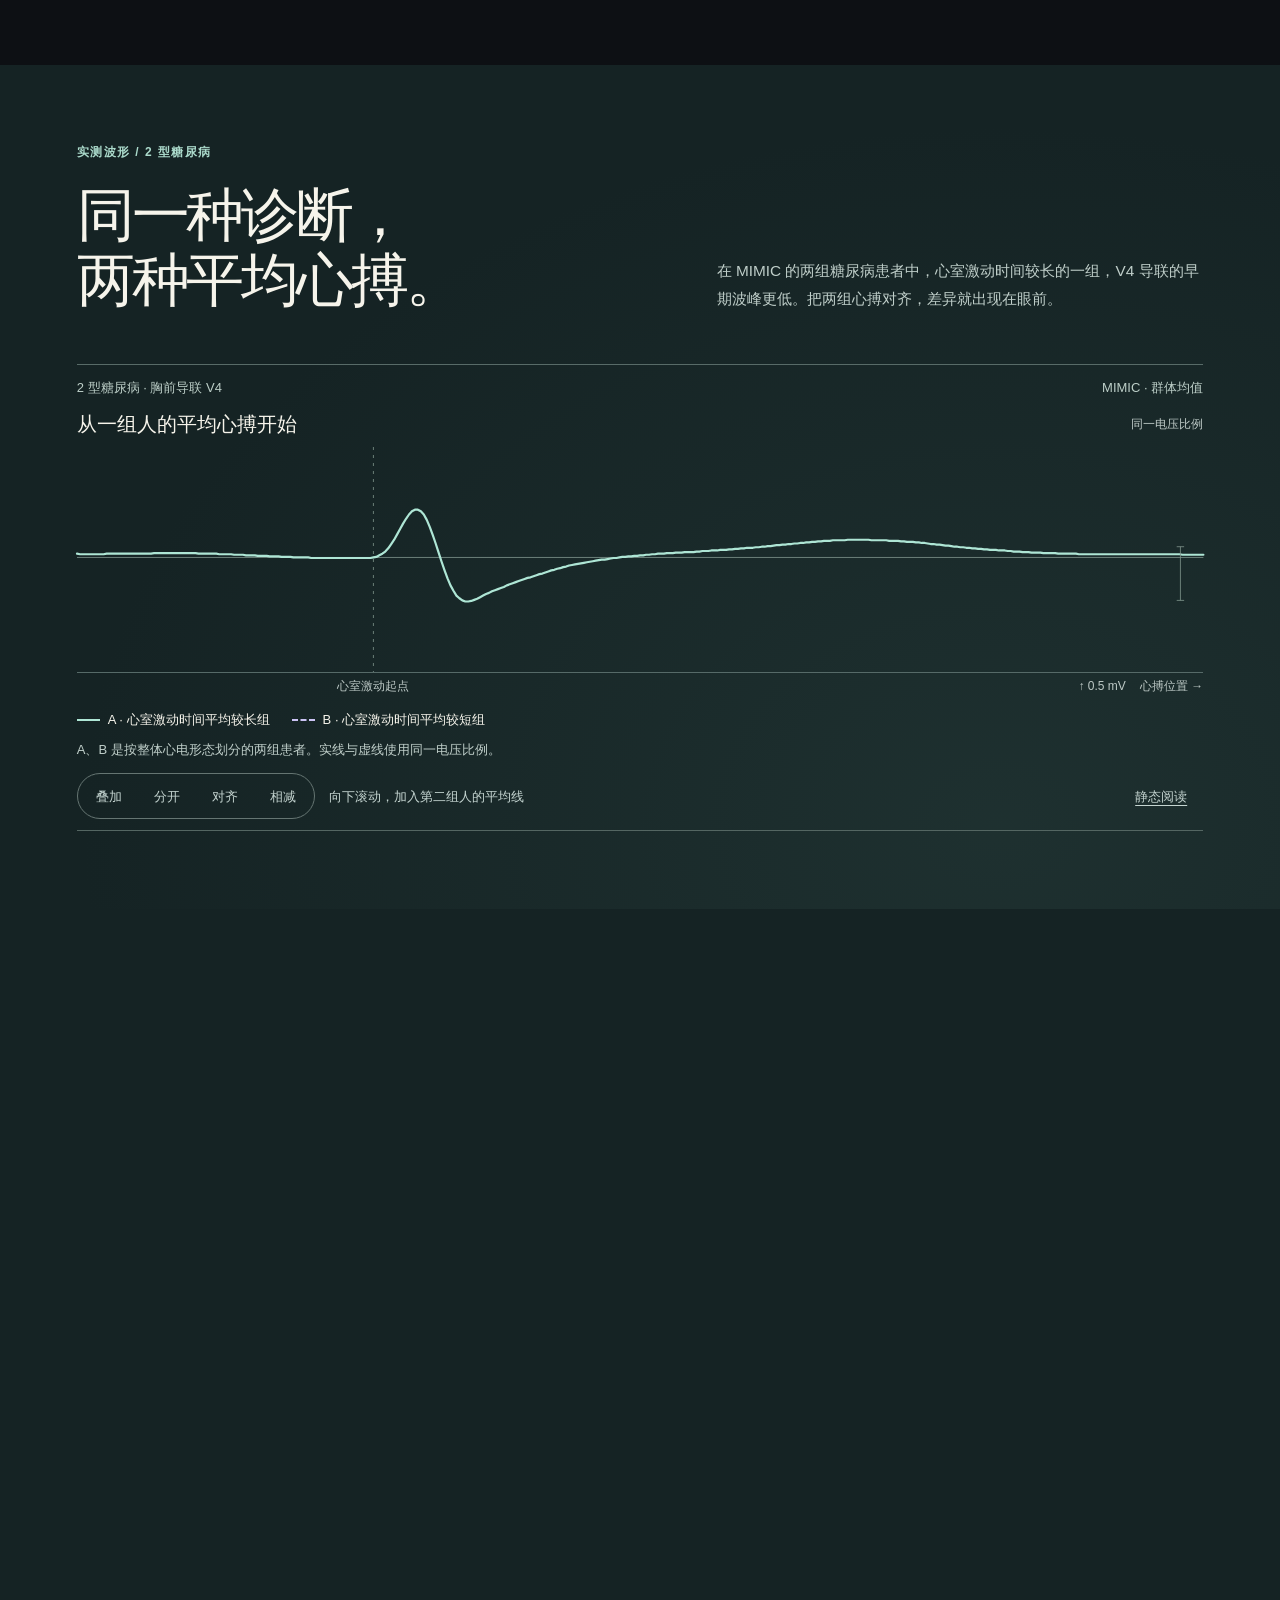
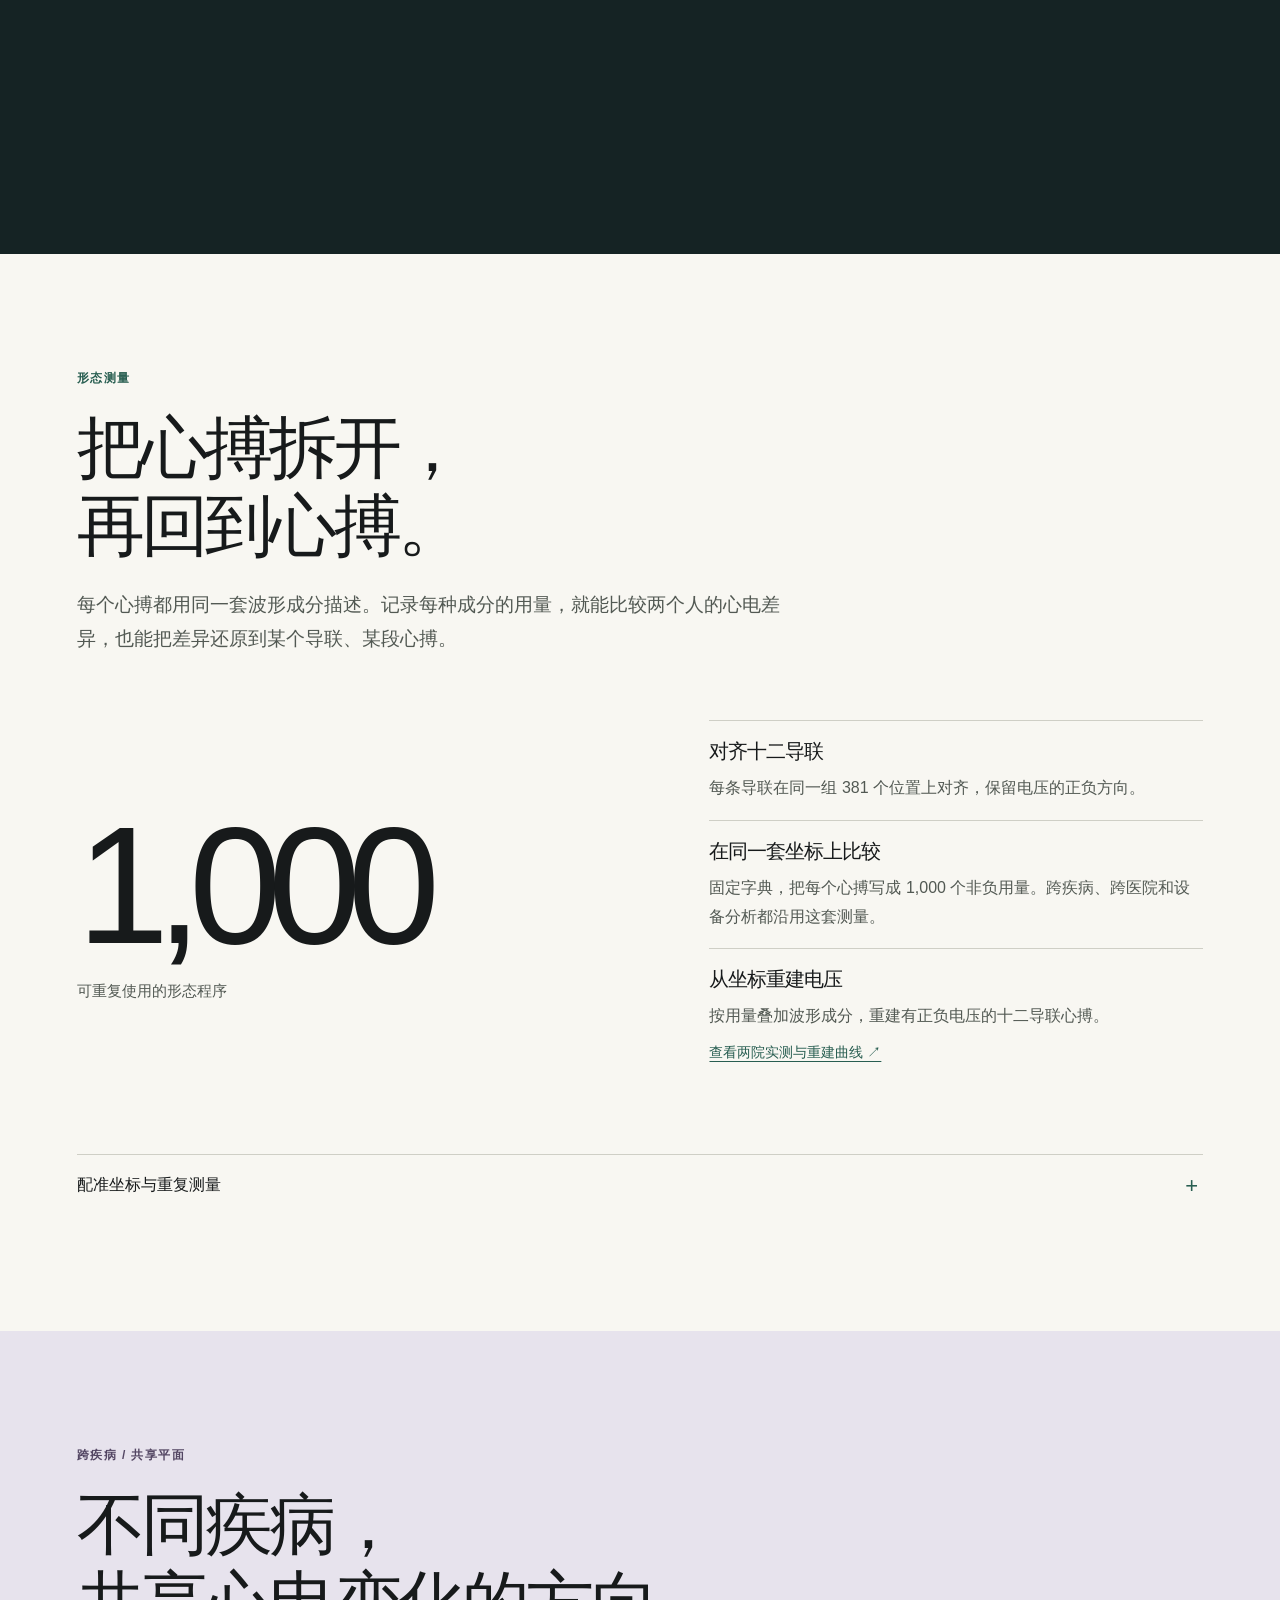
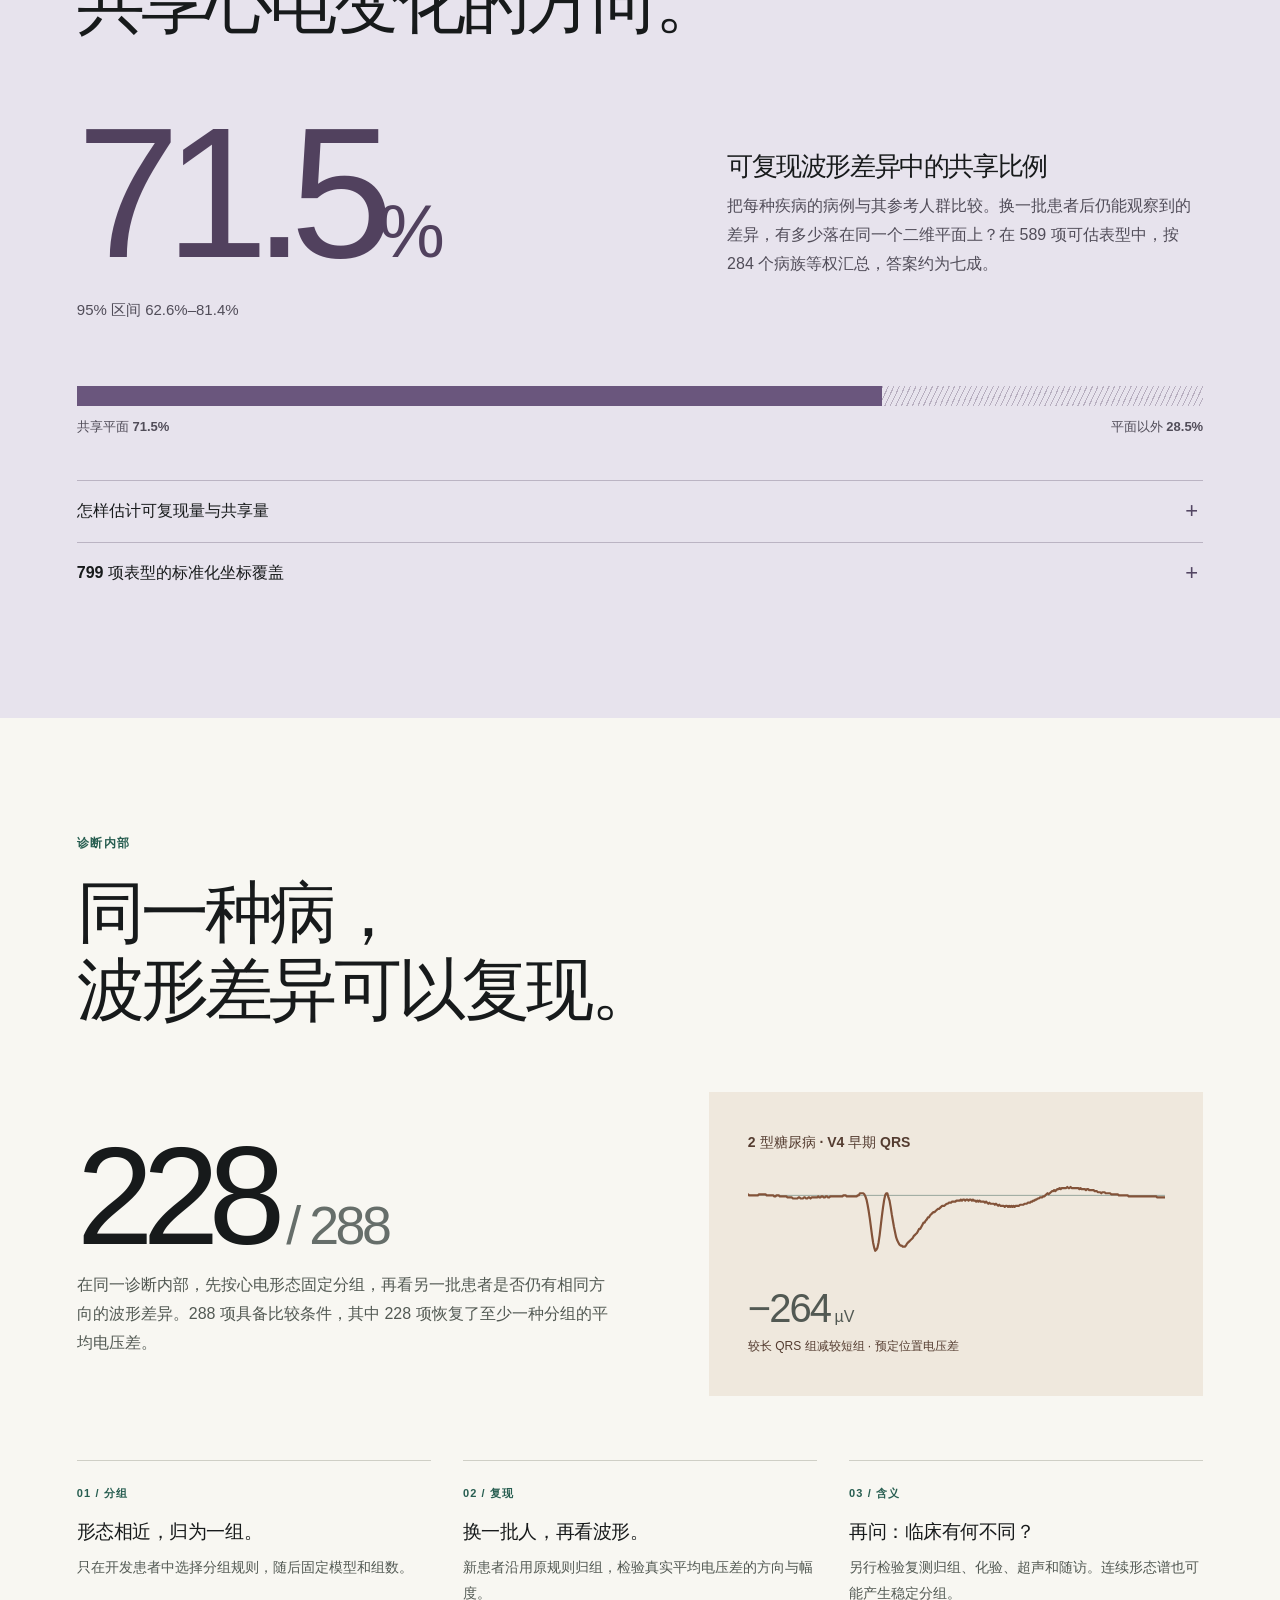
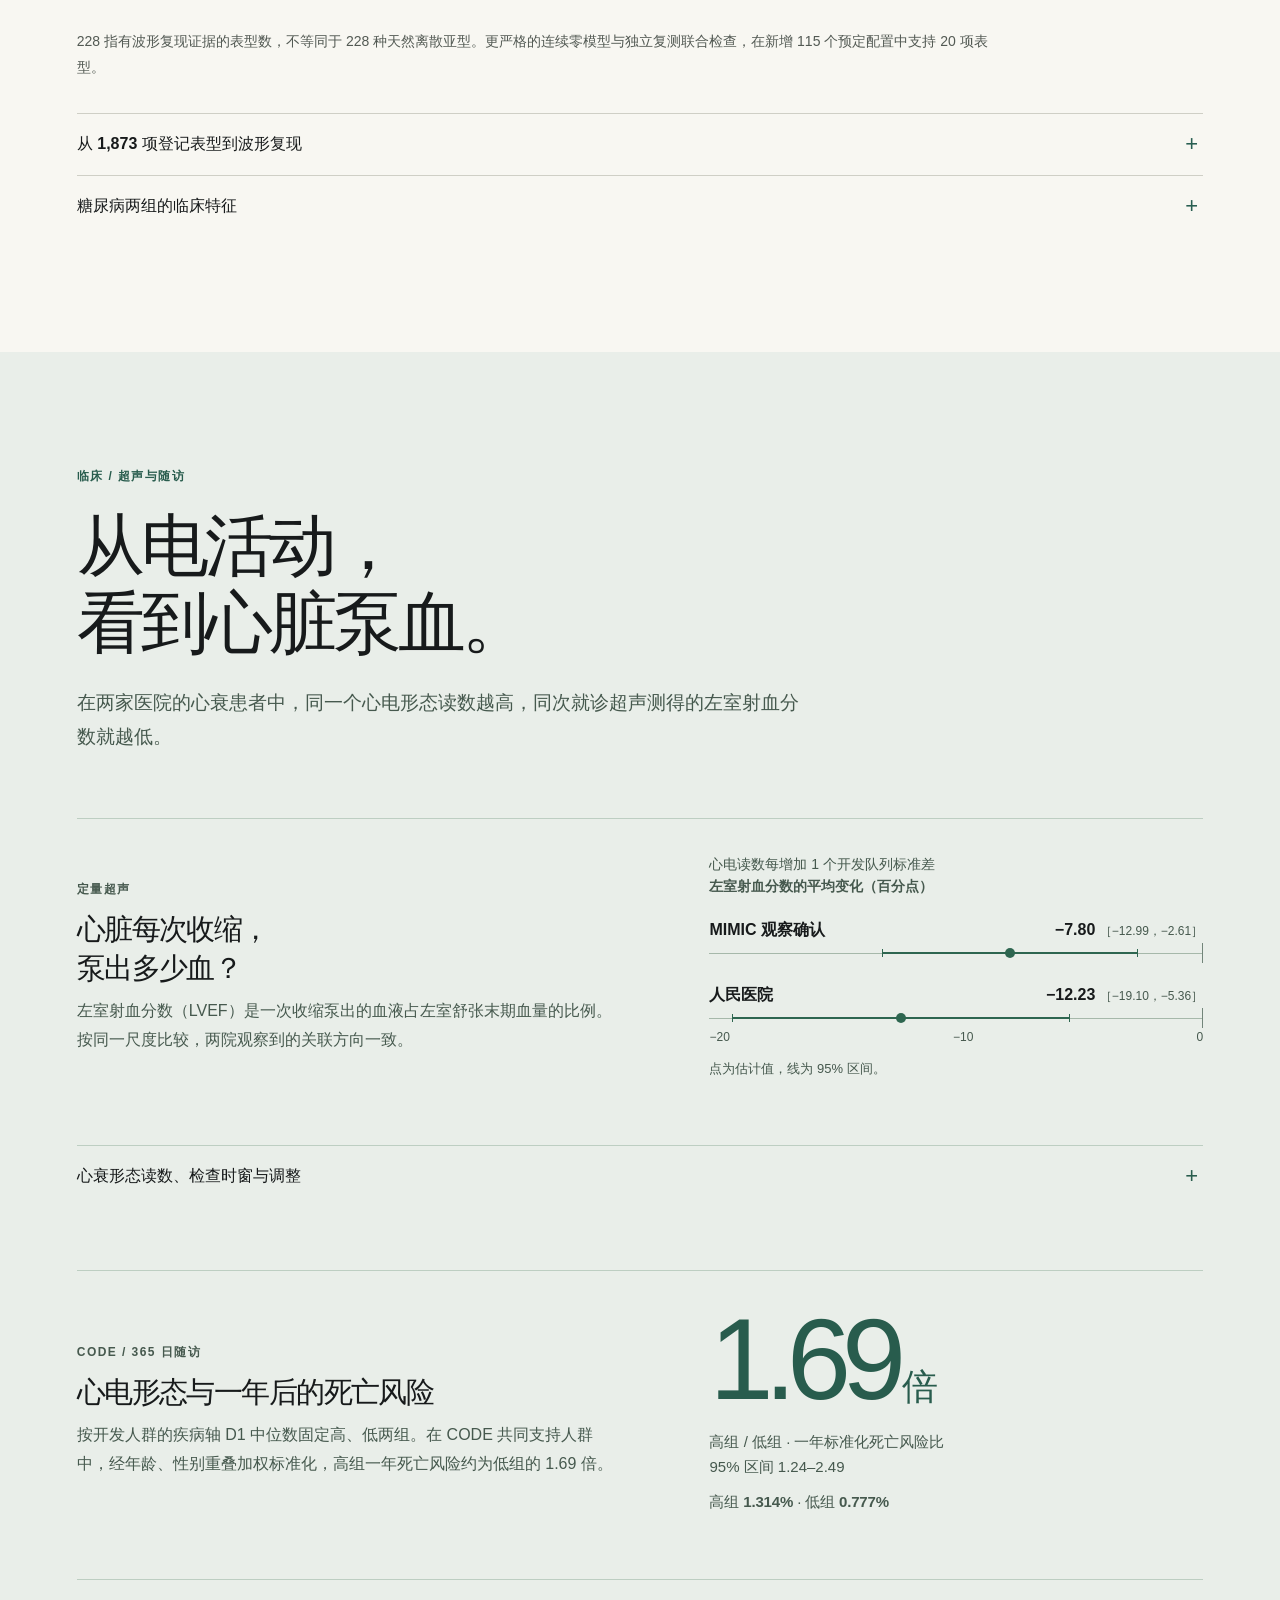
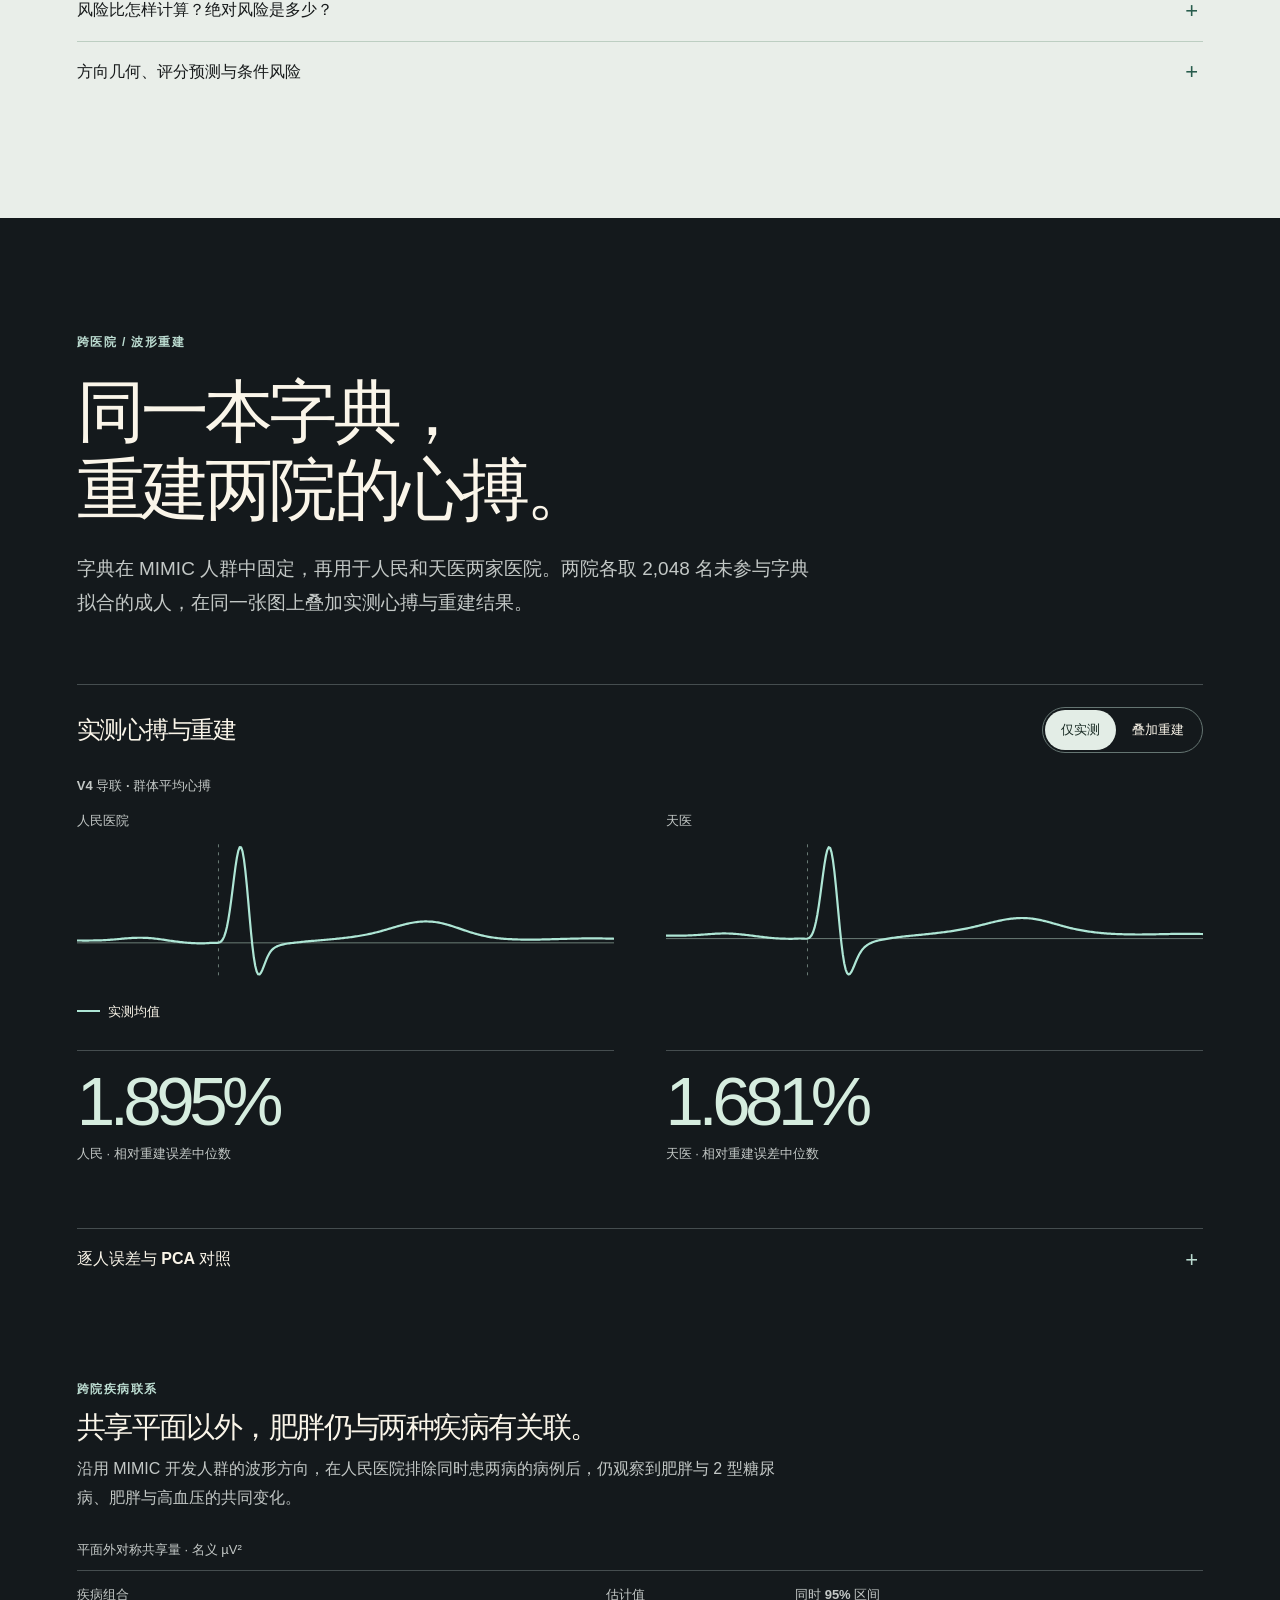
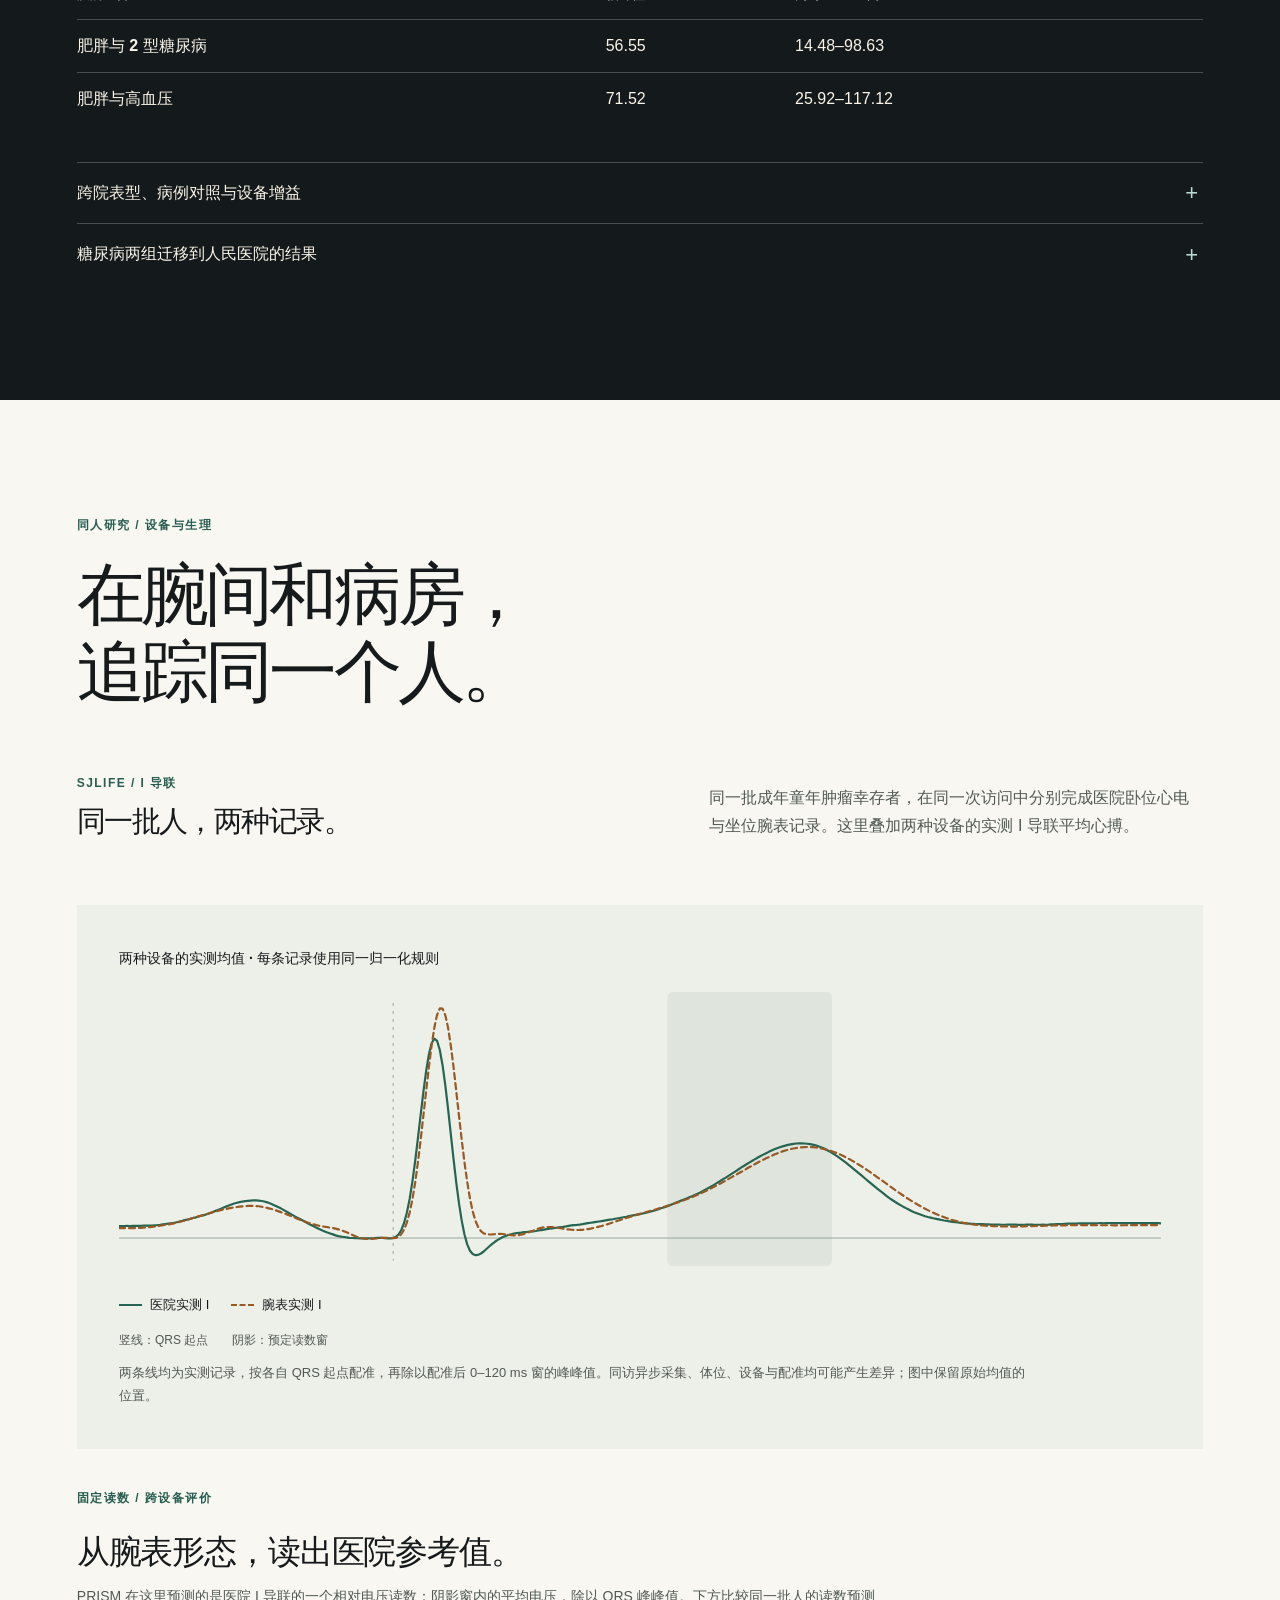
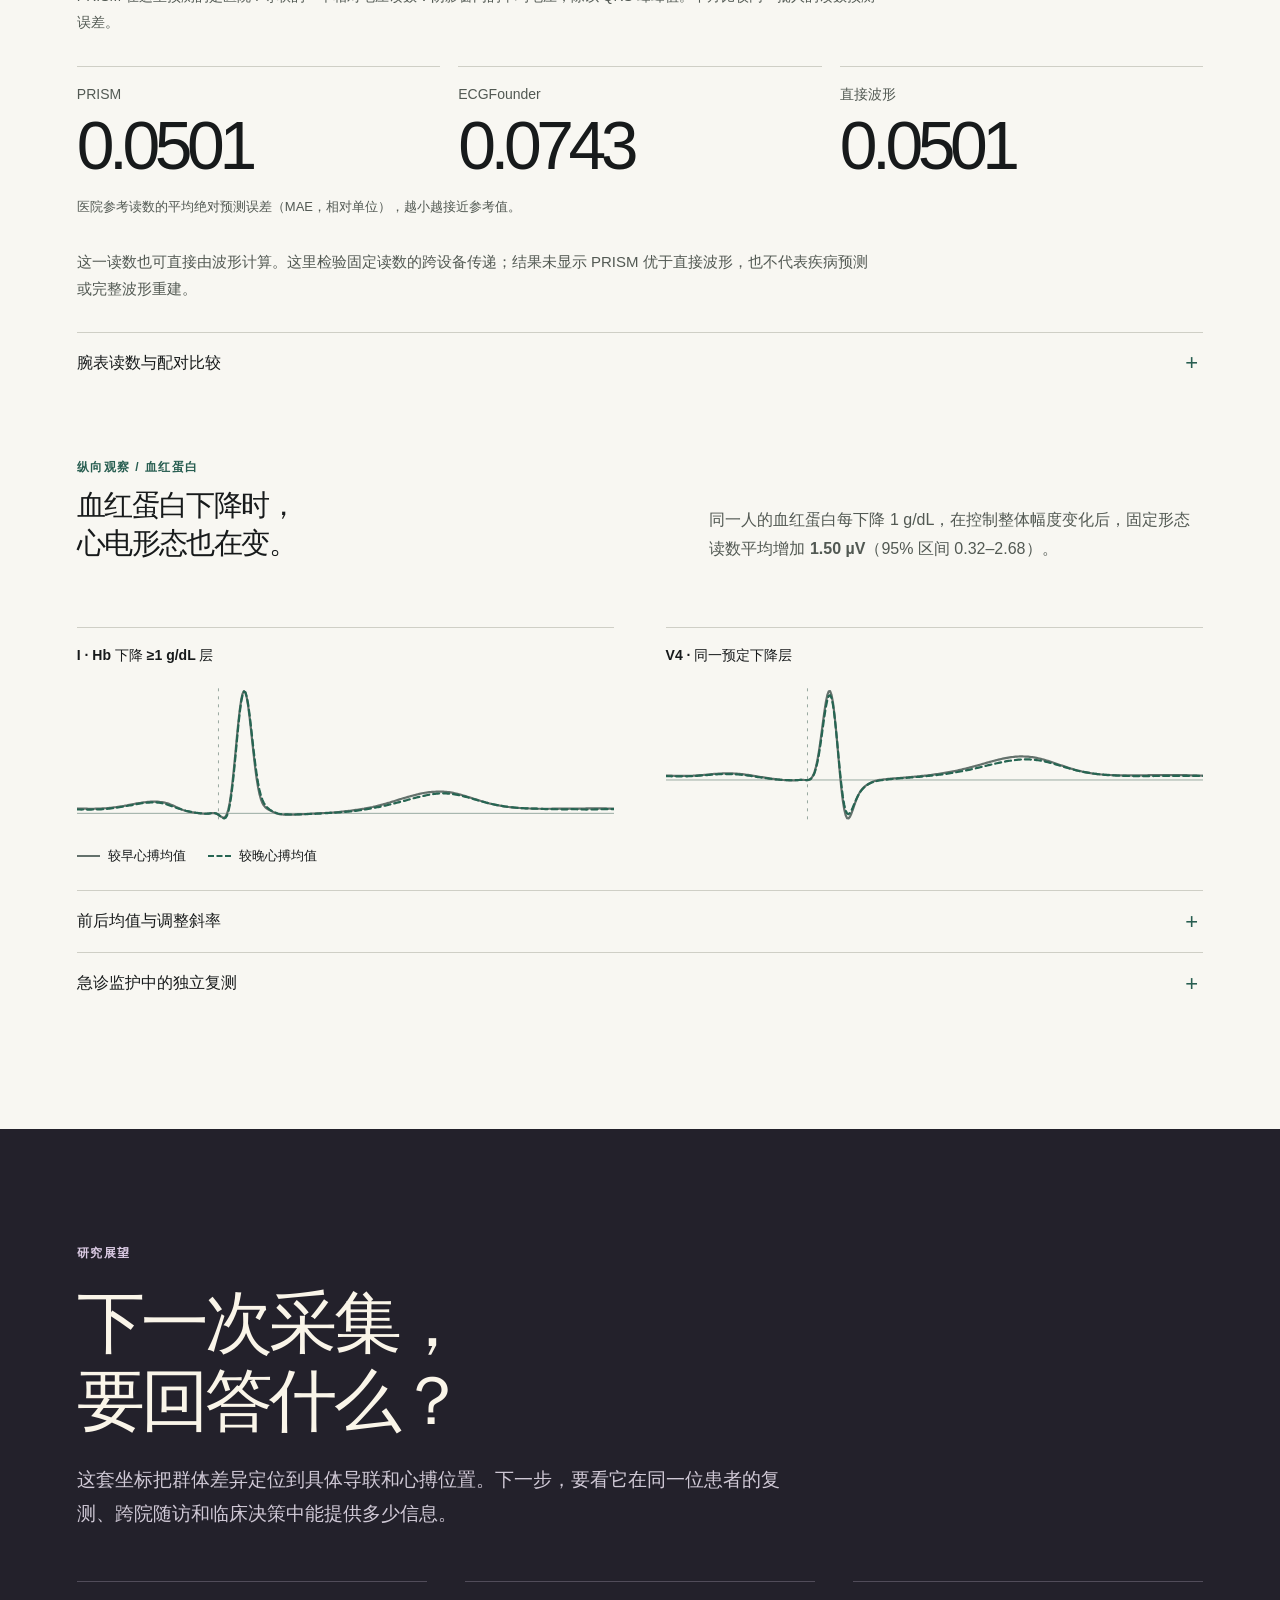
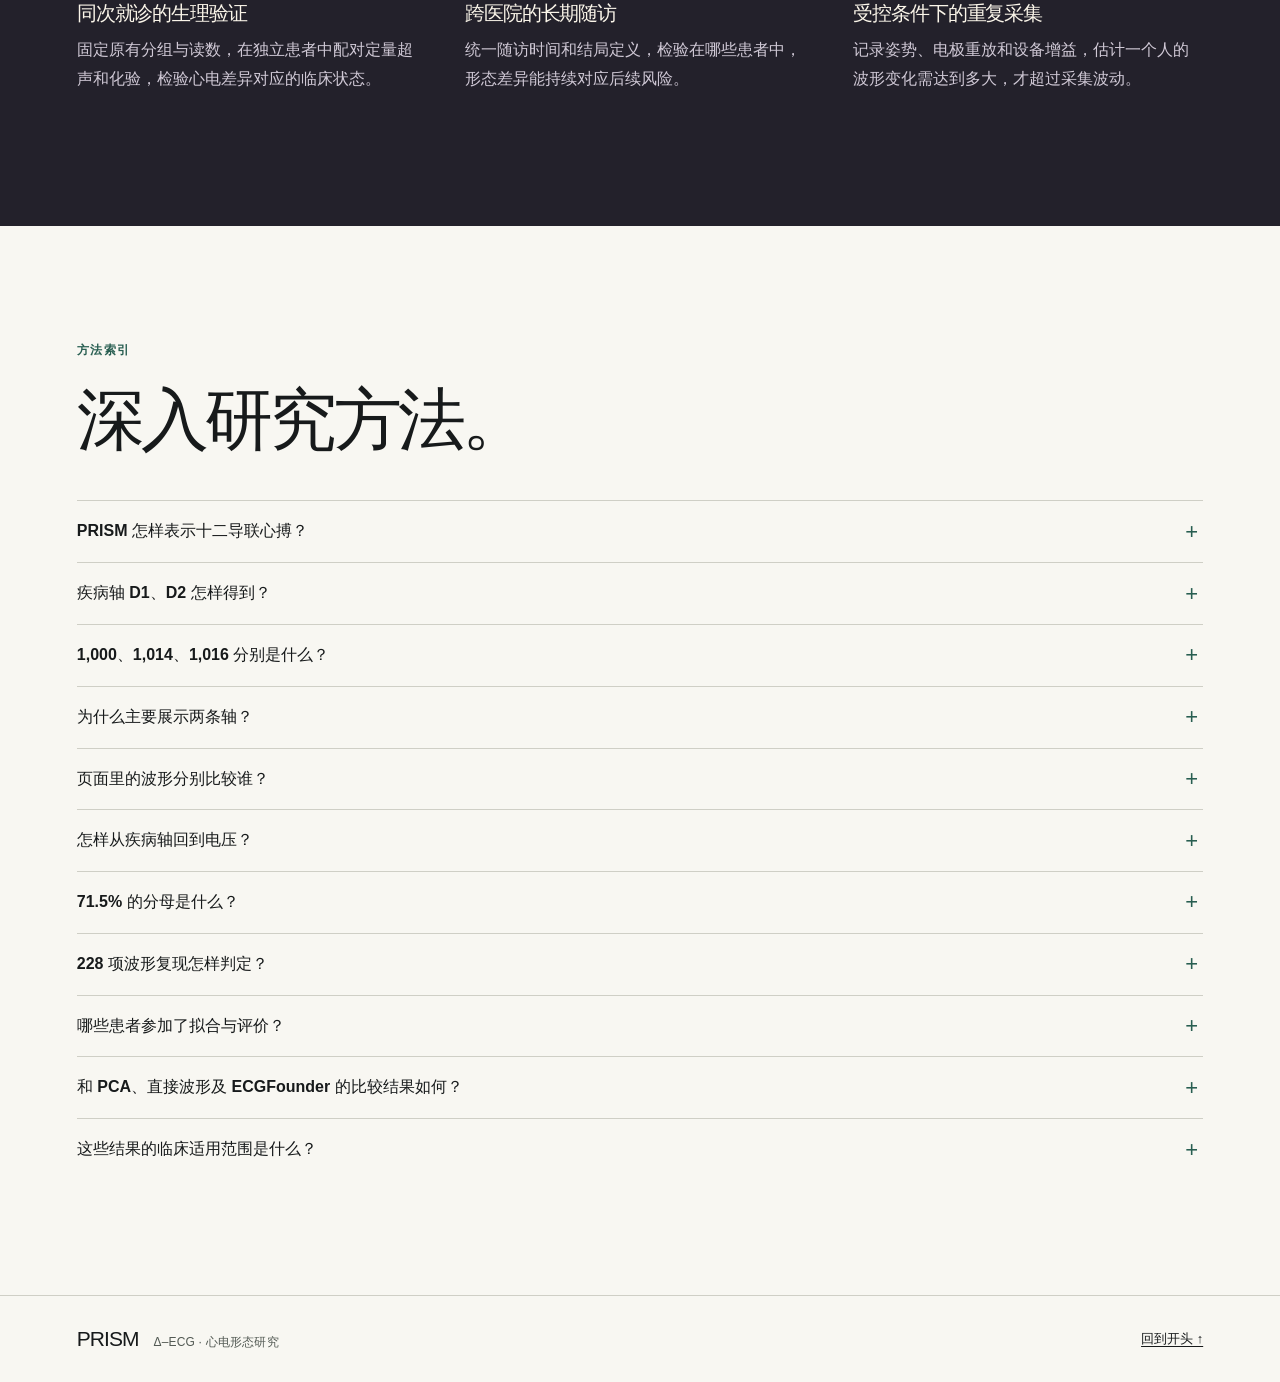
==== commit bb5dd8e2: "Improve contrast of the watch readout limitation on the light section" ====
--- a/index.html
+++ b/index.html
@@ -7,7 +7,7 @@
     <meta name="prism-release" content="2026-11-22-scientific-audit-1">
     <meta name="description" content="PRISM 心电形态图谱。沿着实测十二导联波形，探索疾病共性、同病差异，以及心电与超声、随访和腕表的联系。">
     <title>PRISM — 心电形态图谱</title>
-    <link rel="stylesheet" href="site.css?v=scientific-audit-1">
+    <link rel="stylesheet" href="site.css?v=scientific-audit-2">
     <link rel="icon" href="data:image/svg+xml,%3Csvg xmlns='http://www.w3.org/2000/svg' viewBox='0 0 48 48'%3E%3Crect width='48' height='48' rx='11' fill='%23111518'/%3E%3Cpath d='M6 27h9l4-14 6 24 5-18 3 8h9' fill='none' stroke='%23d9f4e9' stroke-width='2.8'/%3E%3C/svg%3E">
     <script src="story.js?v=atlas-1" defer>
     </script>
--- a/site.css
+++ b/site.css
@@ -292,4 +292,4 @@
 
 .risk-absolute { margin: 14px 0 0; font-size: 15px; letter-spacing: -.01em; color: var(--ink); }
 .risk-absolute b { font-weight: 600; }
-.readout-limit { max-width: 800px; margin: 18px 0 30px; color: #c2c7d1; font-size: 15px; line-height: 1.8; }
+.readout-limit { max-width: 800px; margin: 18px 0 30px; color: var(--muted); font-size: 15px; line-height: 1.8; }
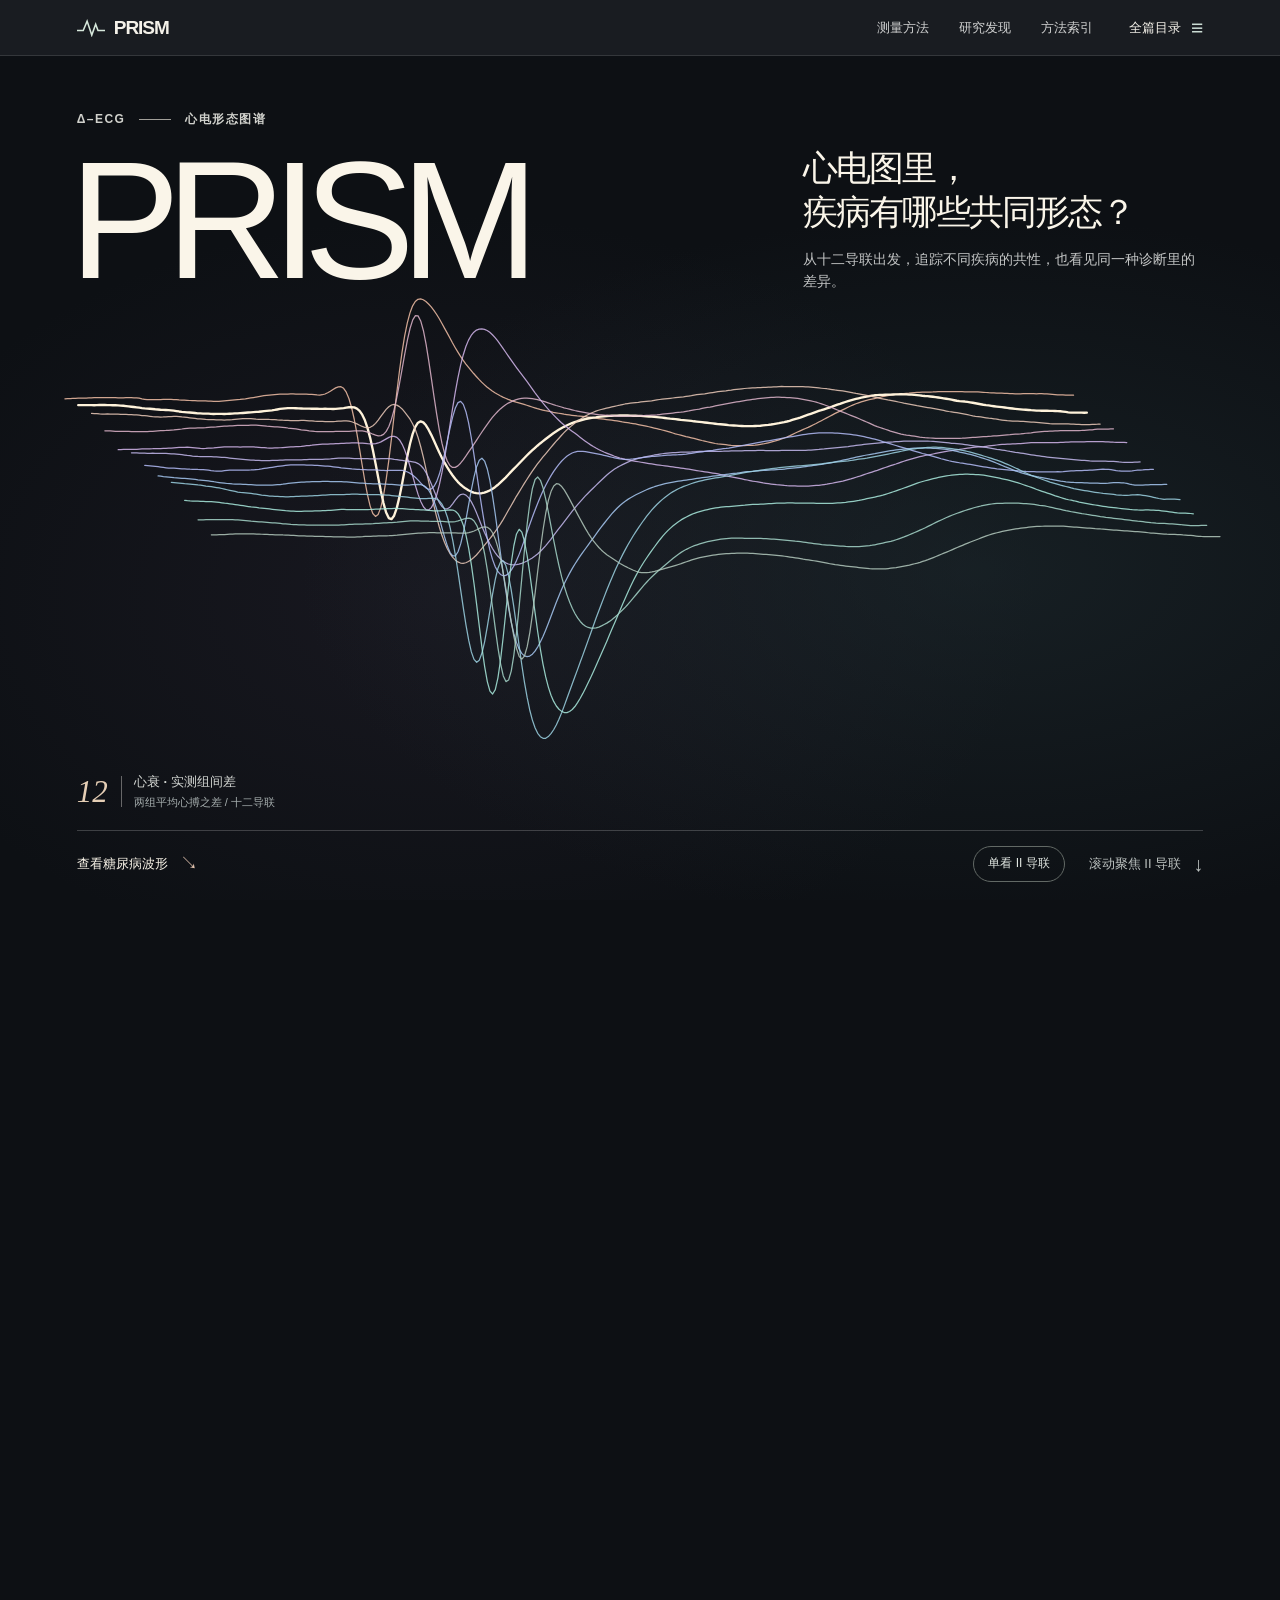
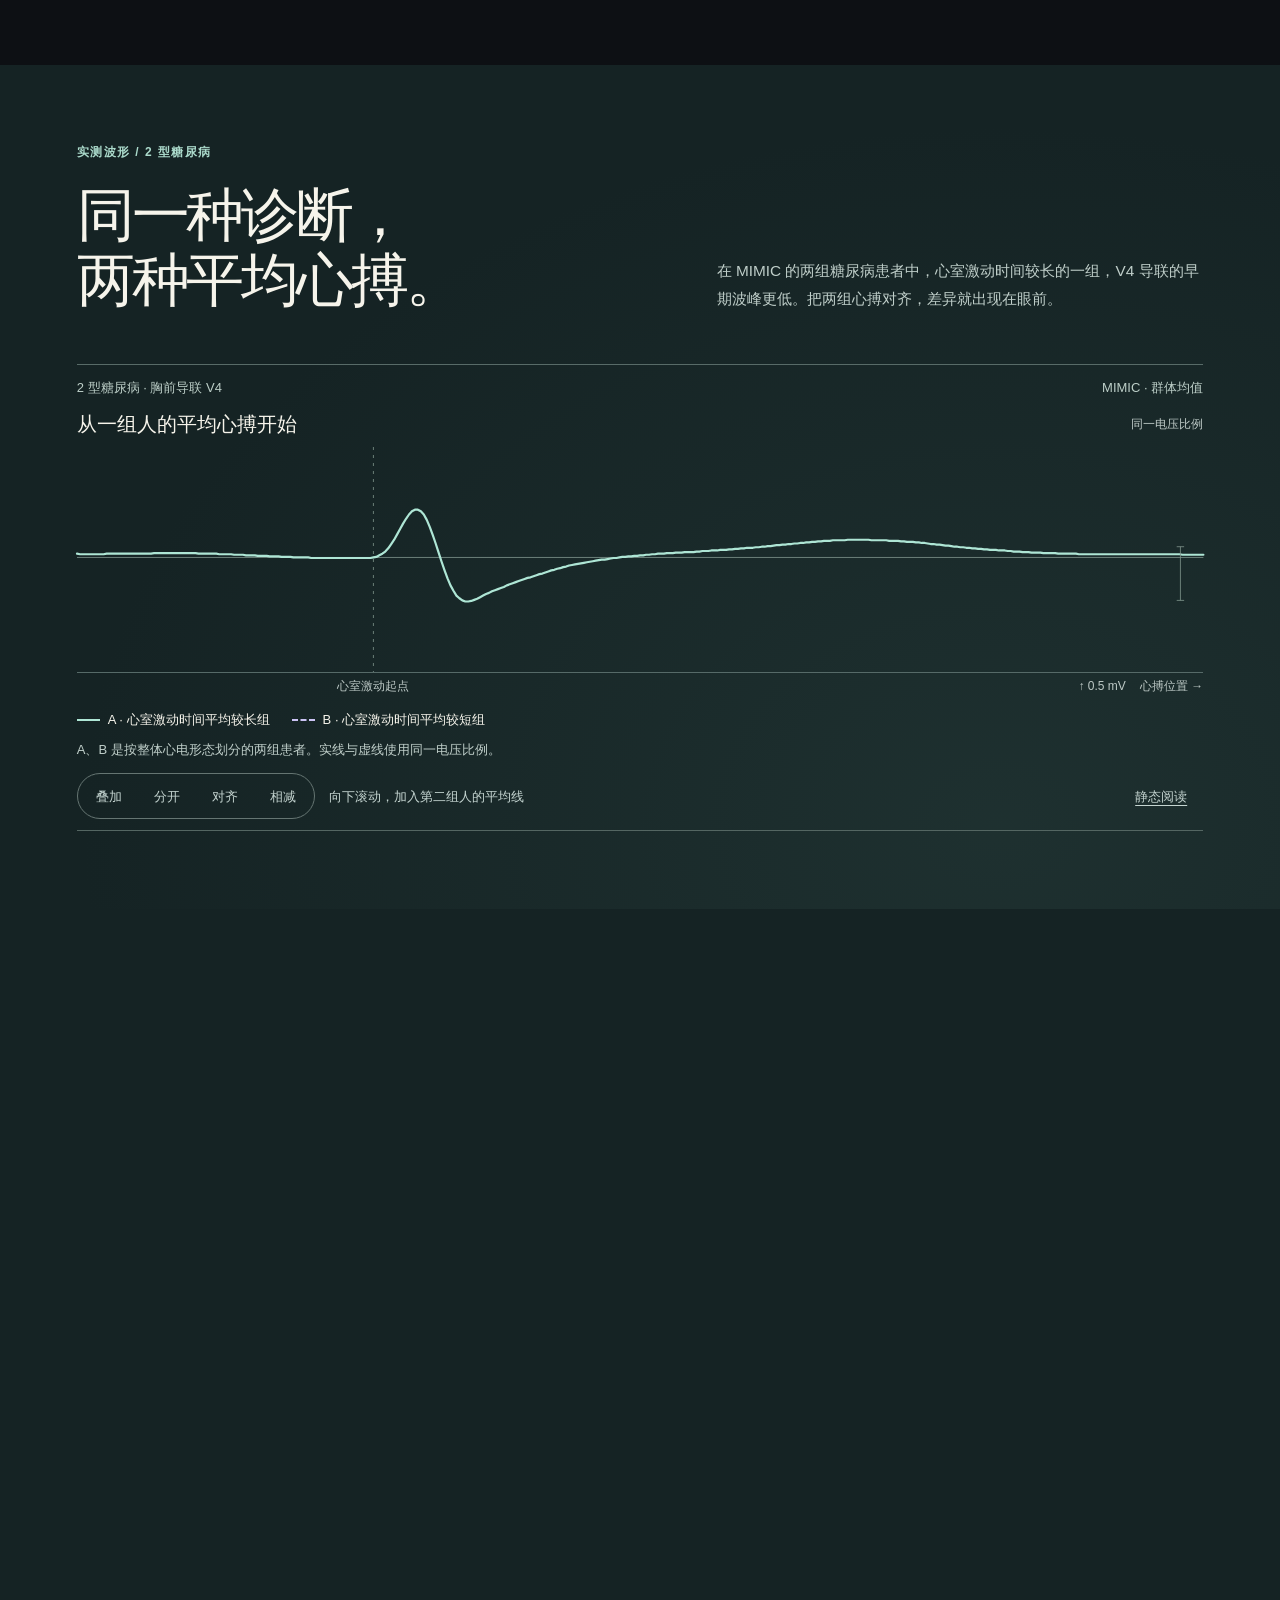
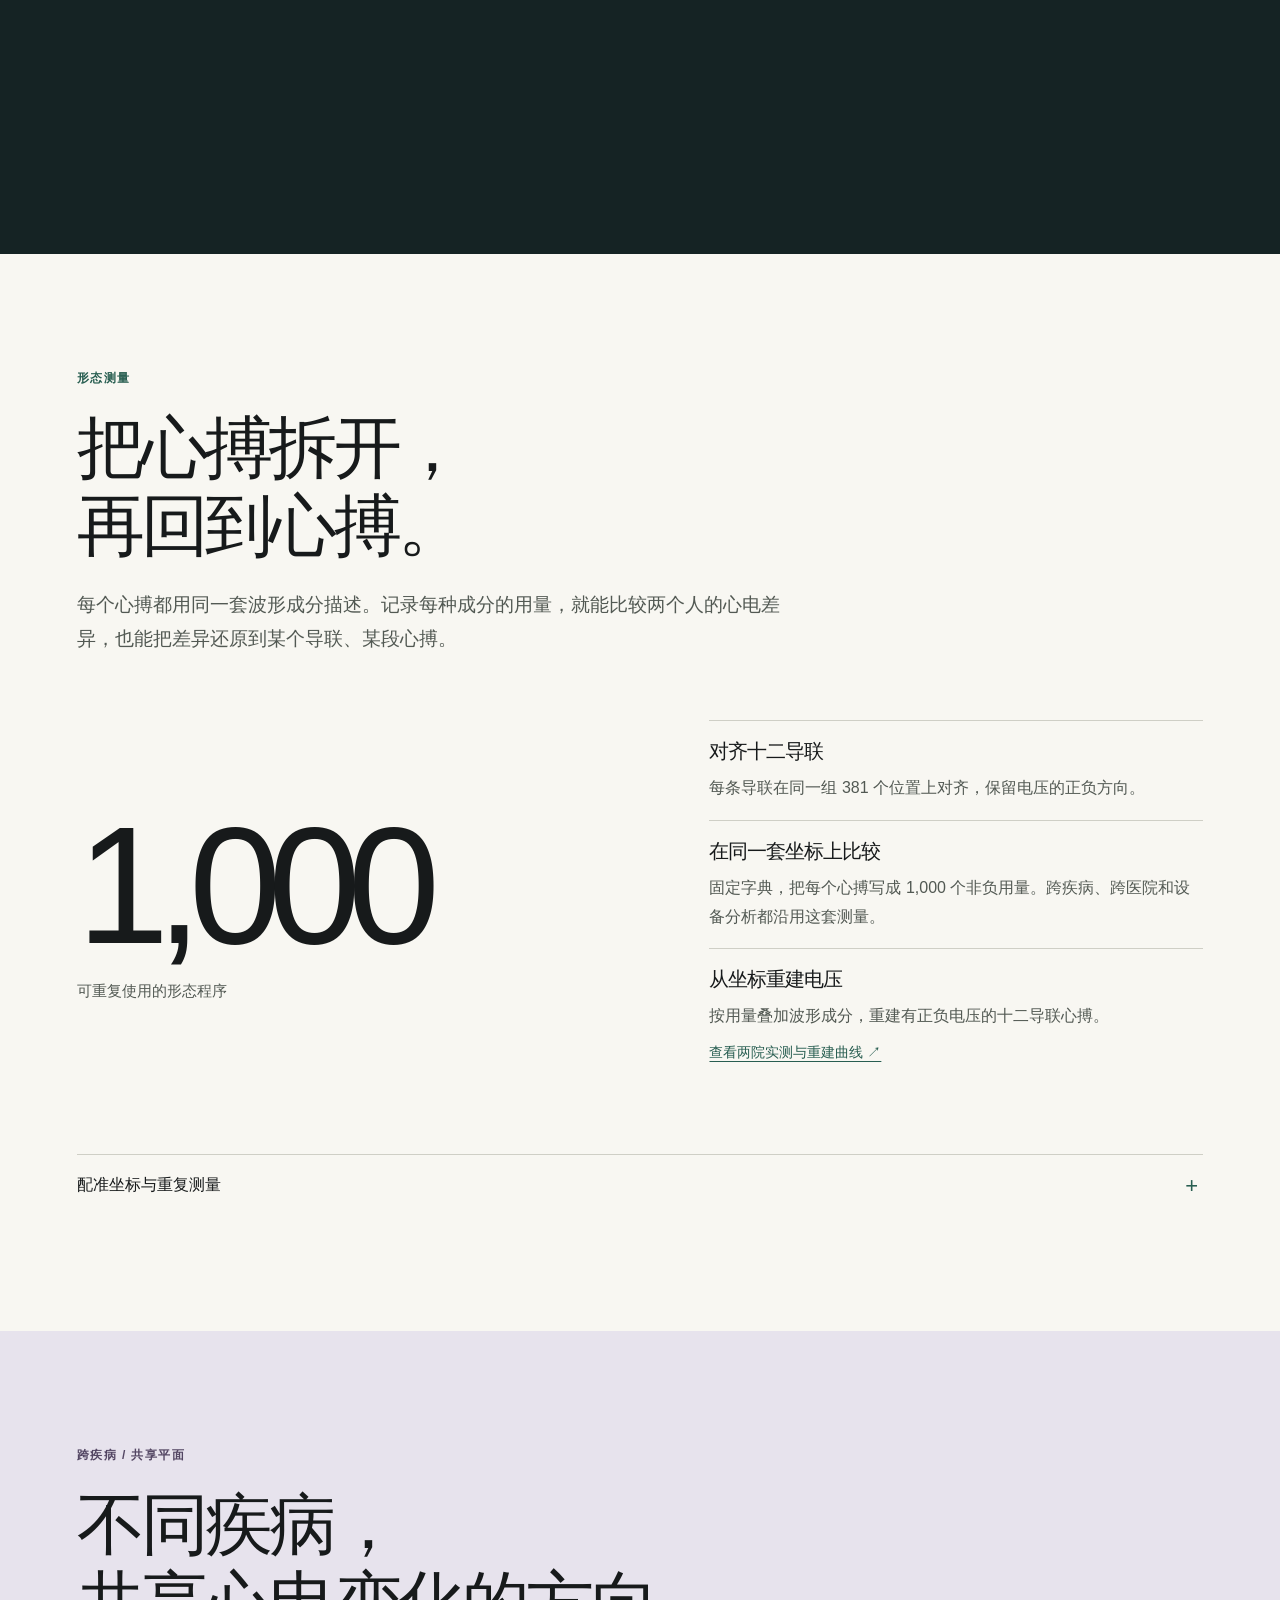
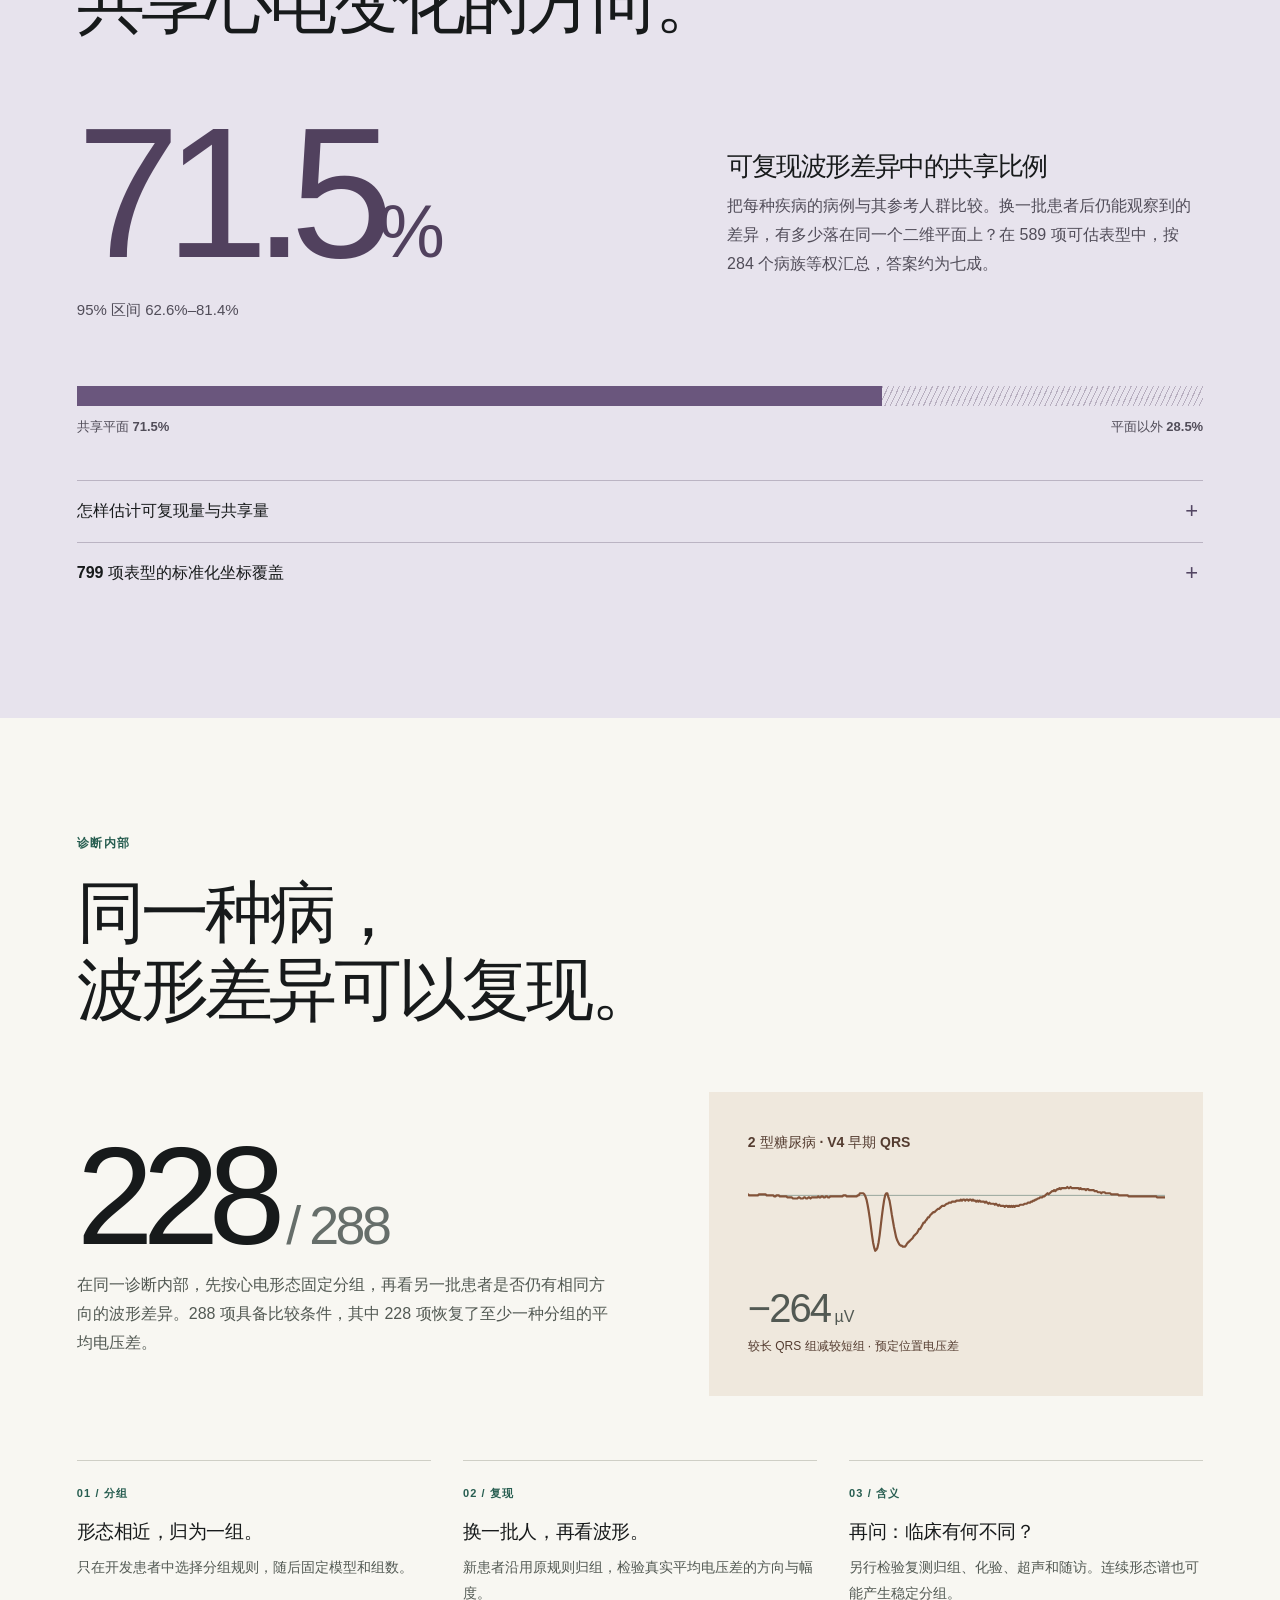
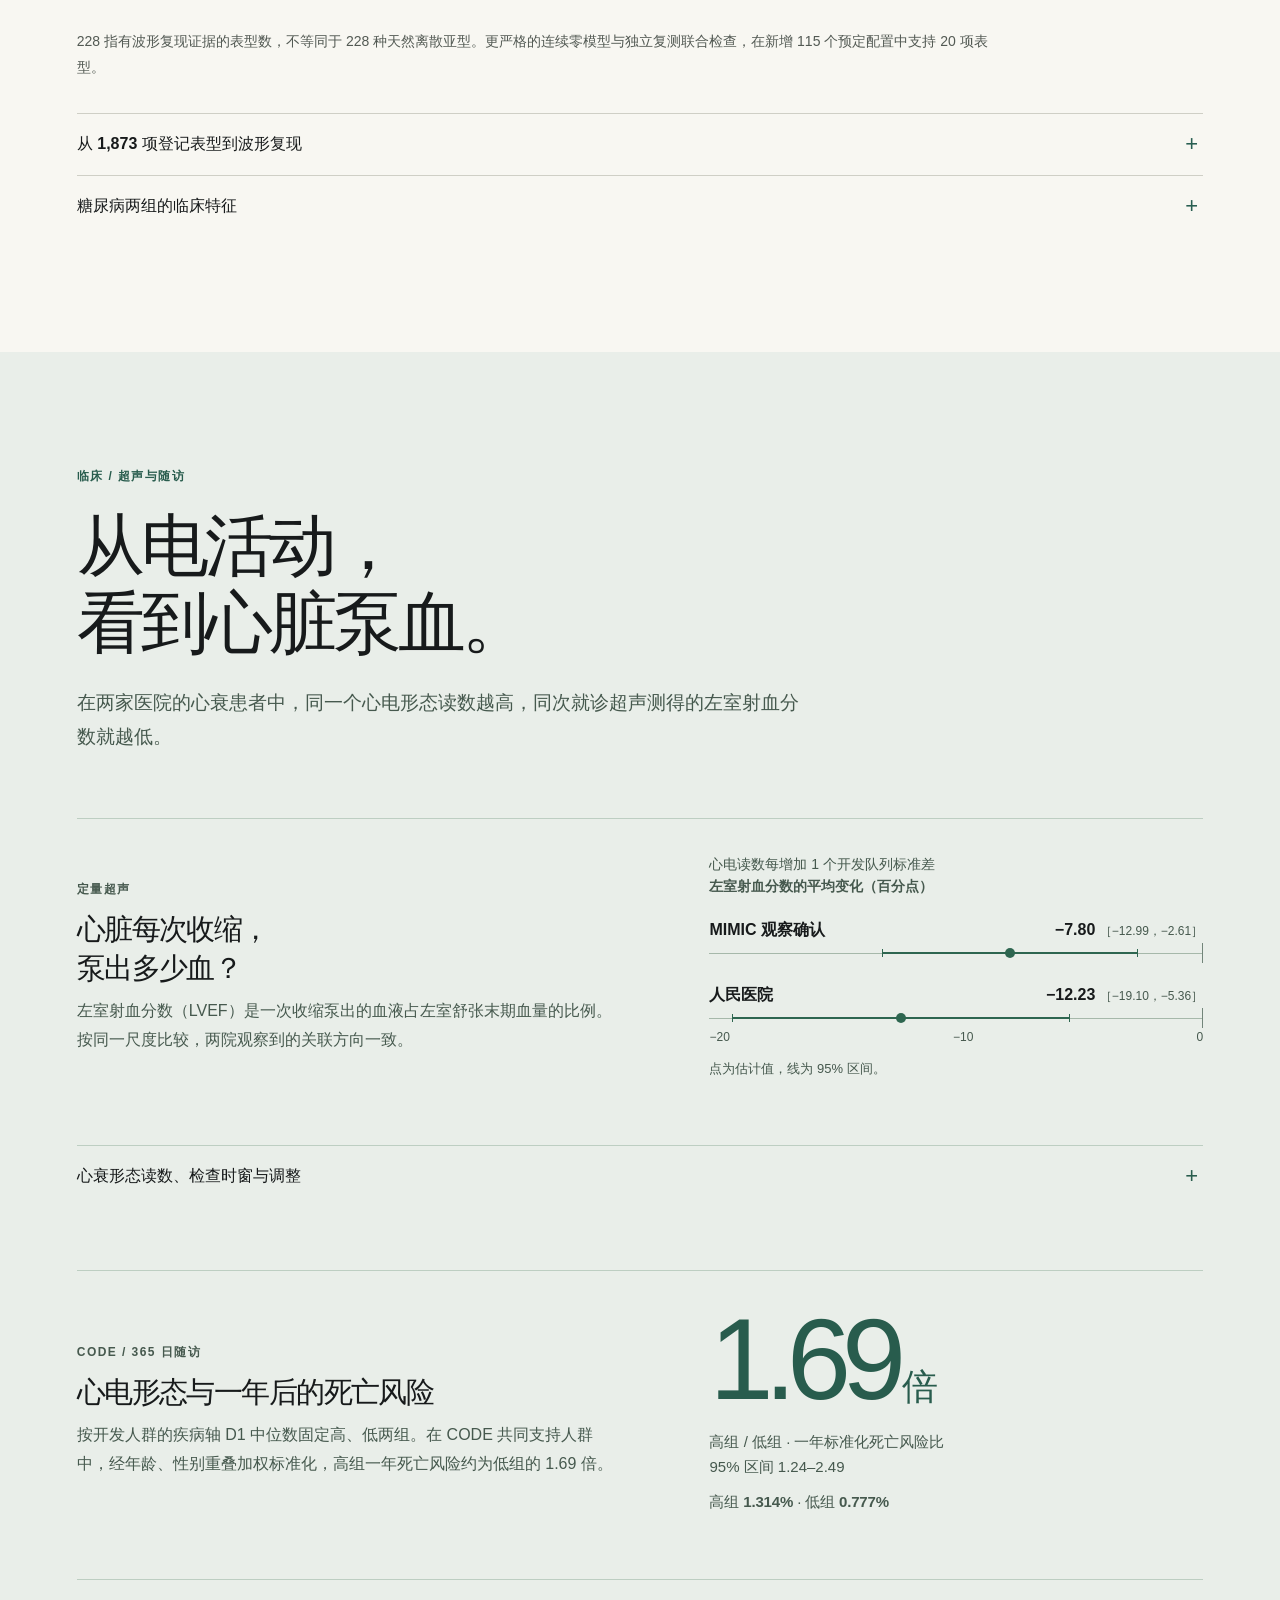
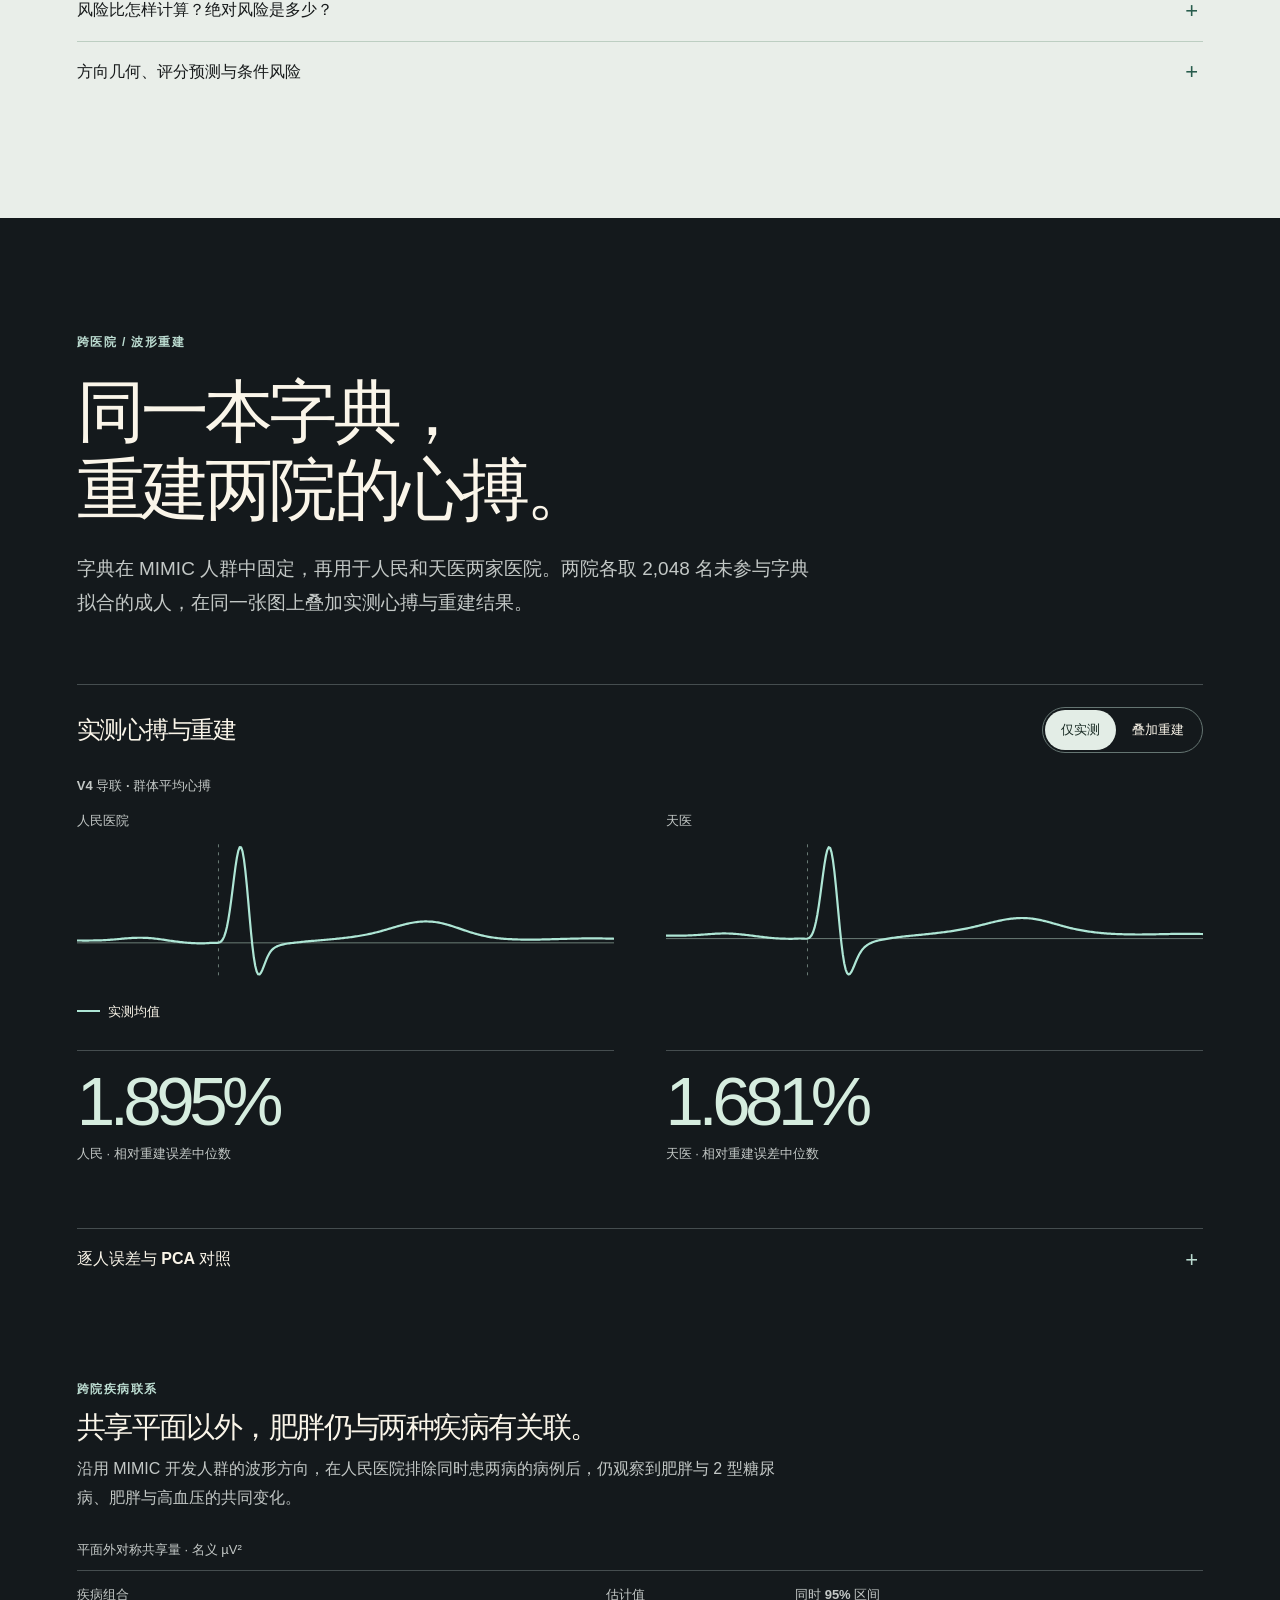
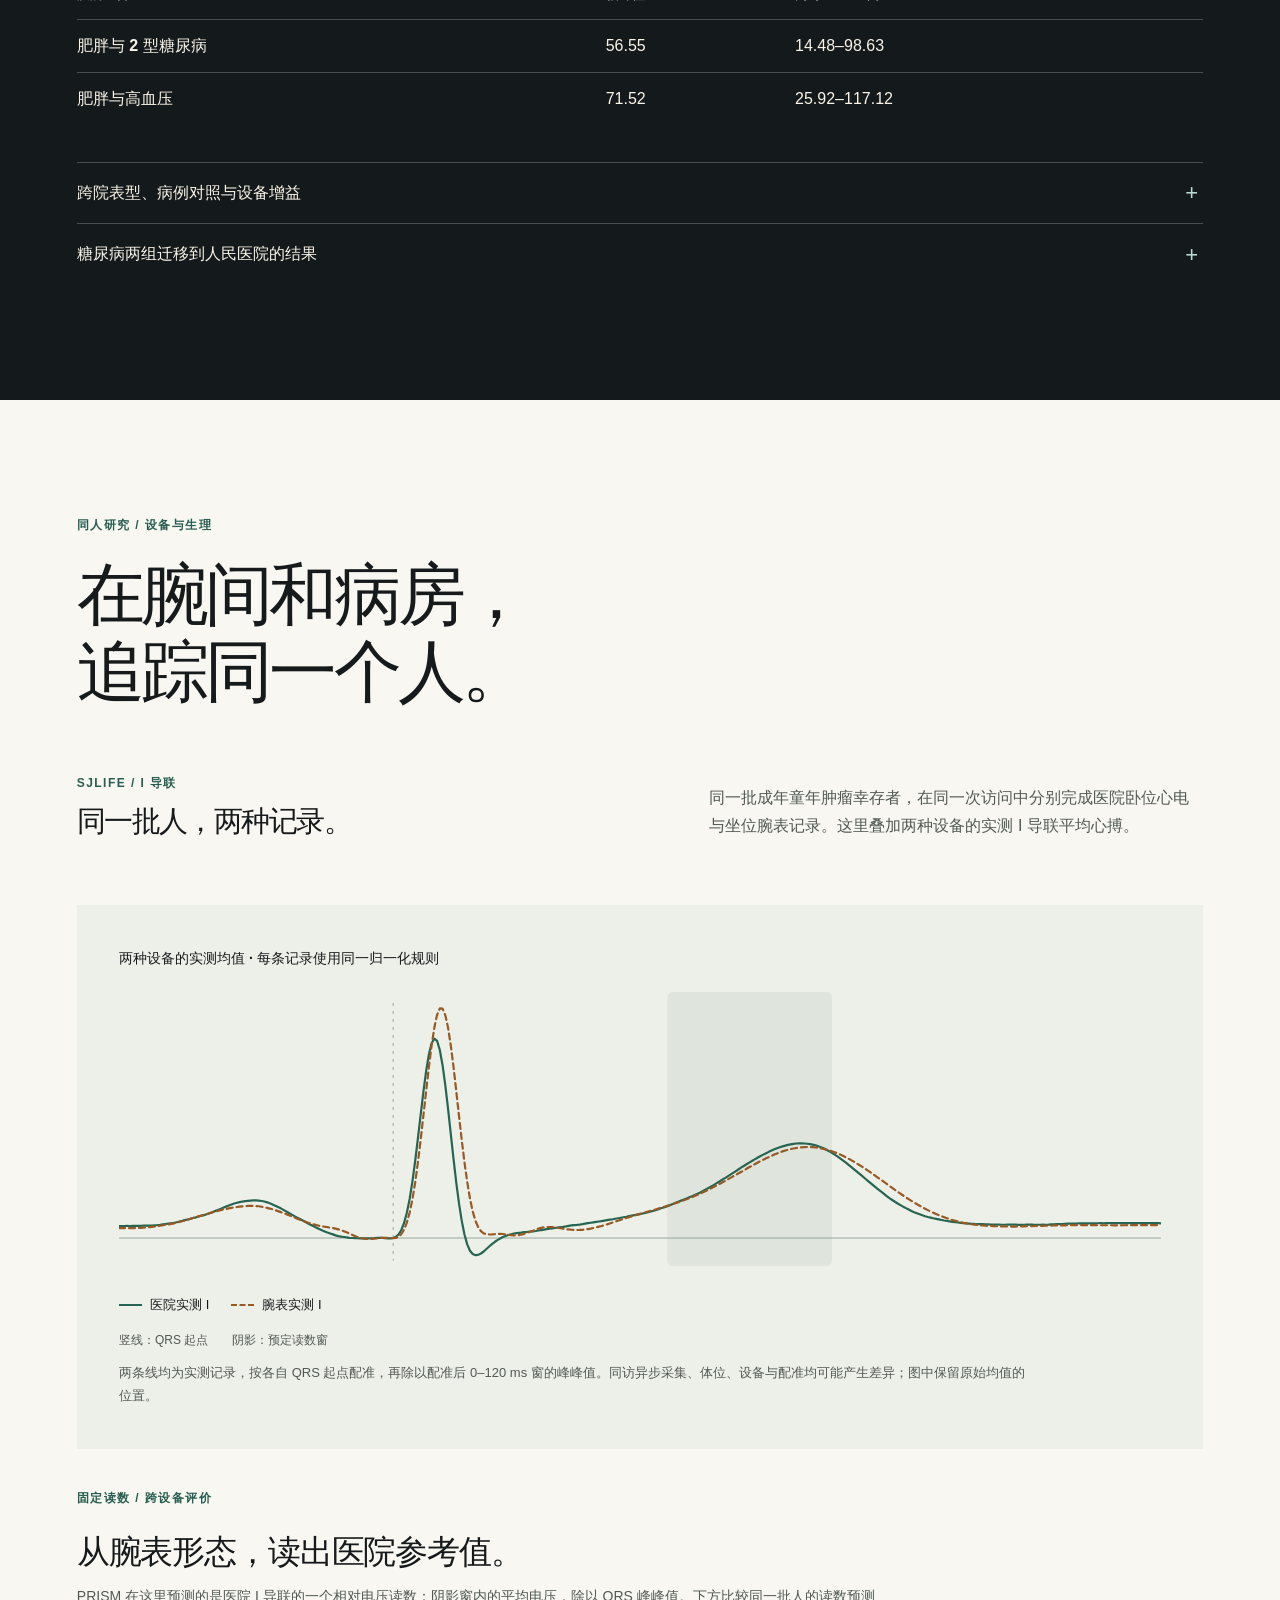
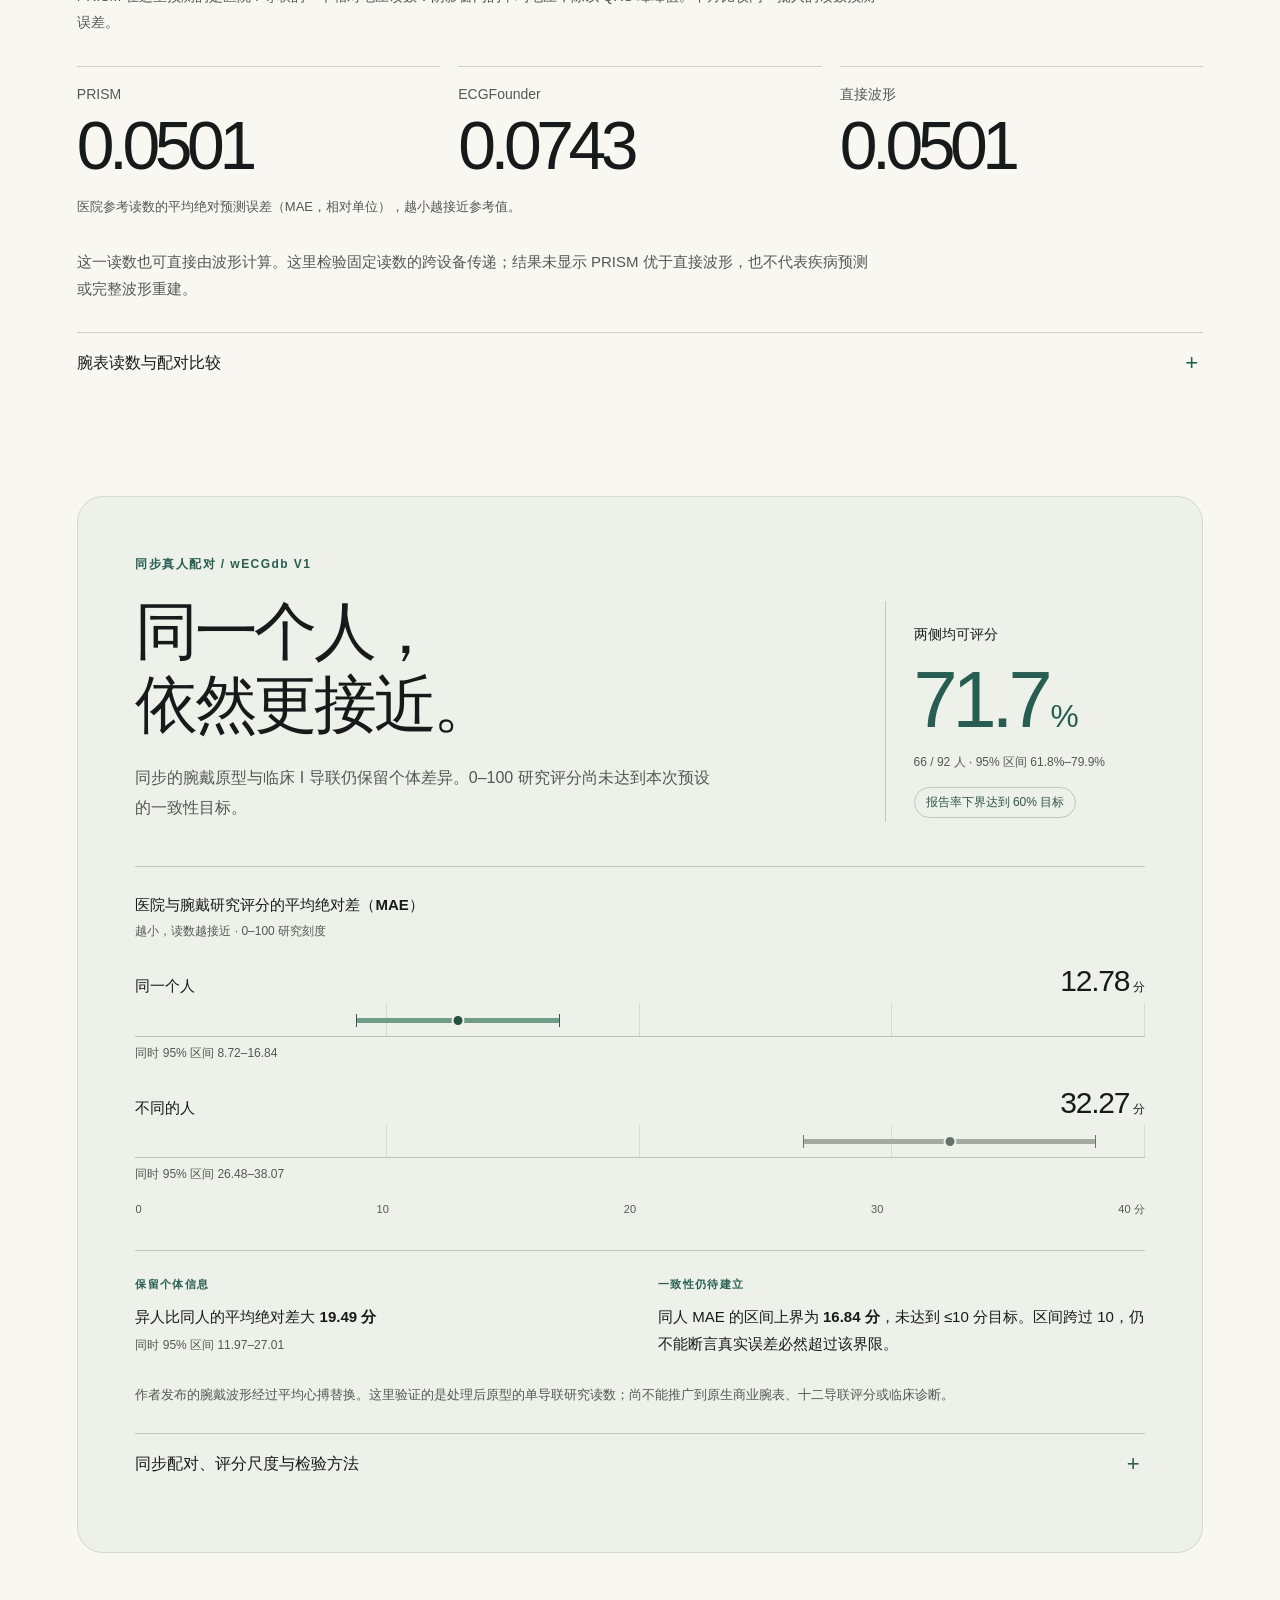
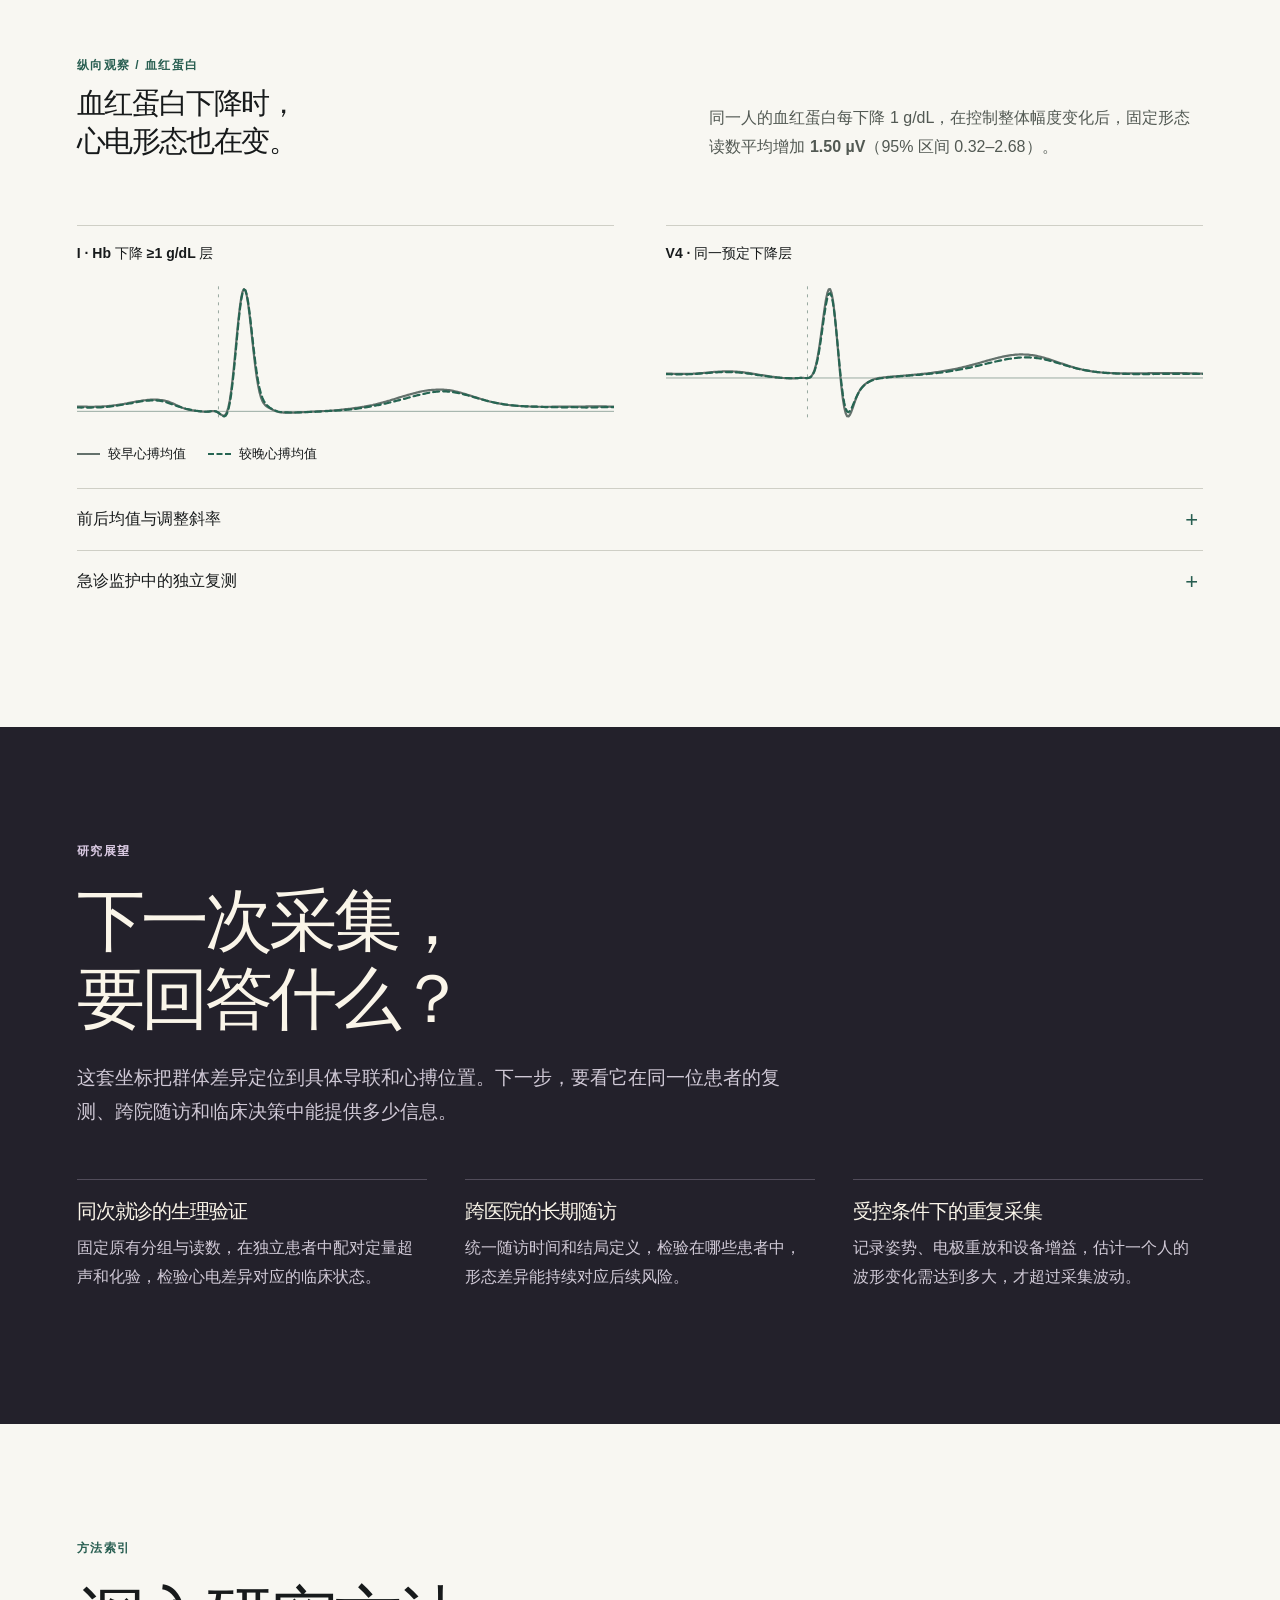
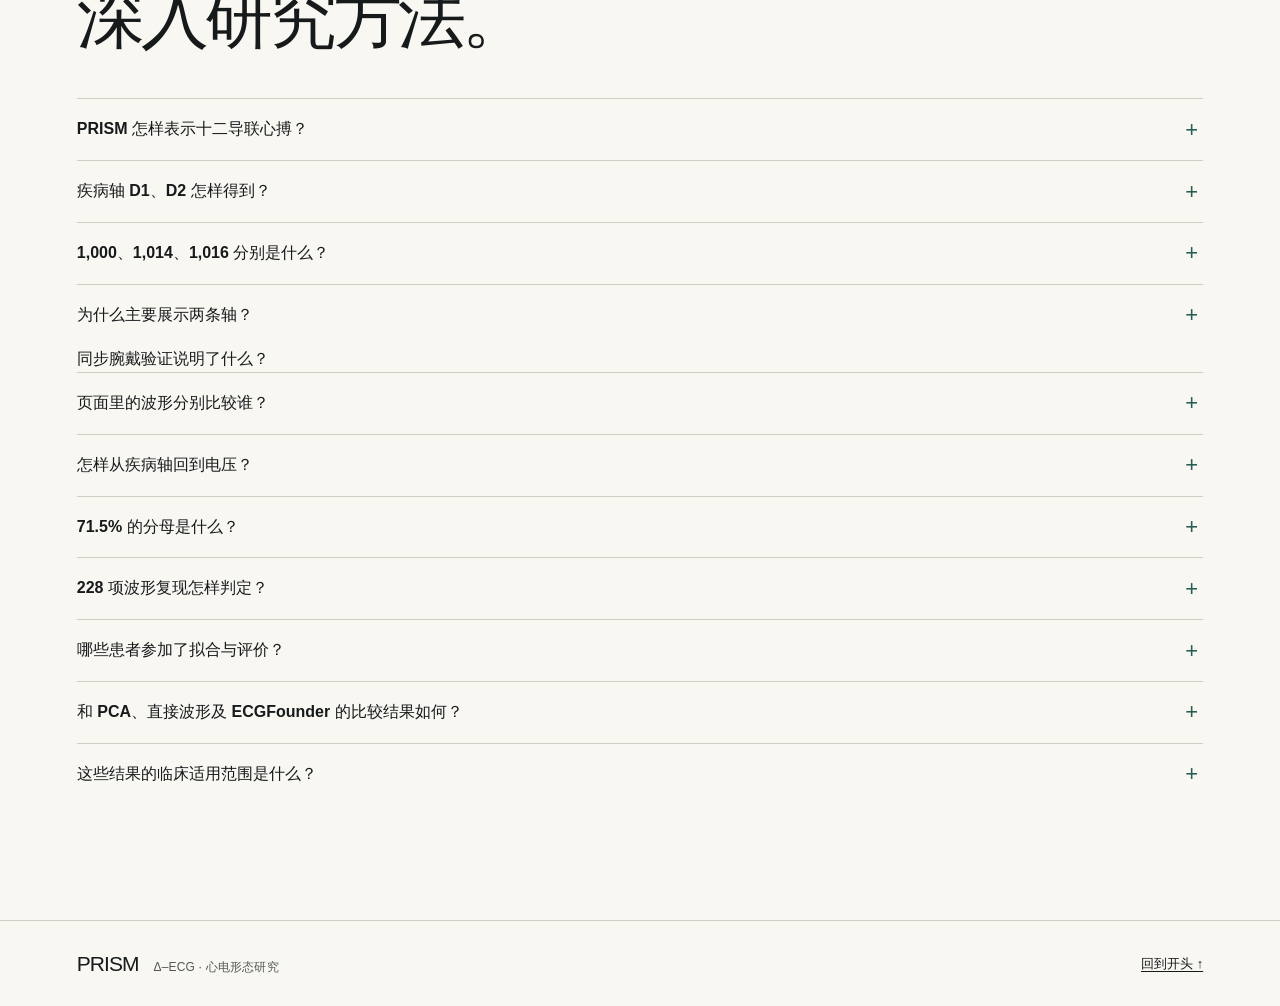
==== commit e298180a: "Add audited synchronous wECGdb validation with clear agreement limits" ====
--- a/index.html
+++ b/index.html
@@ -4,10 +4,10 @@
     <meta charset="utf-8">
     <meta name="viewport" content="width=device-width, initial-scale=1">
     <meta name="theme-color" content="#0d1014">
-    <meta name="prism-release" content="2026-11-22-scientific-audit-1">
+    <meta name="prism-release" content="2026-11-23-wecgdb-v1">
     <meta name="description" content="PRISM 心电形态图谱。沿着实测十二导联波形，探索疾病共性、同病差异，以及心电与超声、随访和腕表的联系。">
     <title>PRISM — 心电形态图谱</title>
-    <link rel="stylesheet" href="site.css?v=scientific-audit-2">
+    <link rel="stylesheet" href="site.css?v=wecgdb-20261123-1">
     <link rel="icon" href="data:image/svg+xml,%3Csvg xmlns='http://www.w3.org/2000/svg' viewBox='0 0 48 48'%3E%3Crect width='48' height='48' rx='11' fill='%23111518'/%3E%3Cpath d='M6 27h9l4-14 6 24 5-18 3 8h9' fill='none' stroke='%23d9f4e9' stroke-width='2.8'/%3E%3C/svg%3E">
     <script src="story.js?v=atlas-1" defer>
     </script>
@@ -481,6 +481,52 @@
             <summary>腕表读数与配对比较</summary>
             <p>SJLIFE 共 243 人，原校准角色 81 人，固定评价角色 162 人，任务支持人数范围 142–162。目标来自医院实测 I 导联，为配准坐标 200–320 窗平均电压除以 QRS 峰峰值；该段为 RR/Bazett 缩放坐标，不能当作原始逐毫秒时间。MIMIC 中拟合的读出器用于腕表，在 SJLIFE 零目标校准时，PRISM、ECGFounder、直接波形的精确 MAE 为 0.050075、0.074300、0.050081。PRISM / Founder 的 R² 为 0.535 / 0.166。两项 MAE 配对差分别为 −0.024226［−0.035065，−0.013926］（相对 Founder）与 −0.0000064［−0.0000698，0.0000577］（相对直接波形），单项 97.5% 区间给出两比较 95% 家族覆盖。研究未预设等效界值。两设备为同访异步记录。</p>
           </details>
+          <article class="wecg-panel" id="wecgdb" aria-labelledby="wecg-title" data-result-sha256="b80b4e21ec29ea0a673dd9e6605ff6ccb1db2d7aeb16154c49a2e24a09eb5d9c">
+            <div class="wecg-heading">
+              <div>
+                <p class="eyebrow">同步真人配对 / wECGdb V1</p>
+                <h3 id="wecg-title">同一个人，<br>依然更接近。</h3>
+                <p class="wecg-lead">同步的腕戴原型与临床 I 导联仍保留个体差异。0–100 研究评分尚未达到本次预设的一致性目标。</p>
+              </div>
+              <div class="wecg-coverage">
+                <p>两侧均可评分</p>
+                <strong>71.7<small>%</small></strong>
+                <p>66 / 92 人 · 95% 区间 61.8%–79.9%</p>
+                <span>报告率下界达到 60% 目标</span>
+              </div>
+            </div>
+            <figure class="wecg-comparison" aria-labelledby="wecg-chart-caption">
+              <figcaption id="wecg-chart-caption">医院与腕戴研究评分的平均绝对差（MAE）<span>越小，读数越接近 · 0–100 研究刻度</span></figcaption>
+              <div class="wecg-row wecg-same">
+                <div class="wecg-row-heading"><span>同一个人</span><strong>12.78<small> 分</small></strong></div>
+                <div class="wecg-track" aria-hidden="true">
+                  <span class="wecg-interval" style="left:21.81152910%;width:20.28448852%"></span>
+                  <span class="wecg-point" style="left:31.95377336%"></span>
+                </div>
+                <p class="wecg-ci-label">同时 95% 区间 8.72–16.84</p>
+              </div>
+              <div class="wecg-row wecg-other">
+                <div class="wecg-row-heading"><span>不同的人</span><strong>32.27<small> 分</small></strong></div>
+                <div class="wecg-track" aria-hidden="true">
+                  <span class="wecg-interval" style="left:66.18943548%;width:28.97746657%"></span>
+                  <span class="wecg-point" style="left:80.67816876%"></span>
+                </div>
+                <p class="wecg-ci-label">同时 95% 区间 26.48–38.07</p>
+              </div>
+              <div class="wecg-scale" aria-hidden="true"><span>0</span><span>10</span><span>20</span><span>30</span><span>40 分</span></div>
+            </figure>
+            <div class="wecg-reading">
+              <div><p class="eyebrow">保留个体信息</p><p>异人比同人的平均绝对差大 <b>19.49 分</b><br><span>同时 95% 区间 11.97–27.01</span></p></div>
+              <div><p class="eyebrow">一致性仍待建立</p><p>同人 MAE 的区间上界为 <b>16.84 分</b>，未达到 ≤10 分目标。区间跨过 10，仍不能断言真实误差必然超过该界限。</p></div>
+            </div>
+            <p class="wecg-scope">作者发布的腕戴波形经过平均心搏替换。这里验证的是处理后原型的单导联研究读数；尚不能推广到原生商业腕表、十二导联评分或临床诊断。</p>
+            <details class="note">
+              <summary>同步配对、评分尺度与检验方法</summary>
+              <p>固定 wECGdb V1 的 92 人分母；主条件为临床人员协助采集的 LA_A，每人一对同步记录，两侧均取同一中央 10 秒，分别使用物理 I 导联、相同冻结配准与读出器。0–100 健康分由冻结模型估计形态负担读数，再映射到 MIMIC 开发参照的反向百分位；不是患病概率，也没有把临床 I 导联当成完整十二导联评分的真值。</p>
+              <p>66 人两侧可评分，报告率采用 Wilson 95% 区间。效应区间来自 3,999 次整人重抽：两轴及健康分的同人 MAE、异人 MAE、异人减同人共 9 项使用同一 max-t 同时 95% 区间。异人比较使用同批可评分者的全部异人组合，每次重抽排除相同原始受试者；组合数不作为独立样本量。30 秒和自行采集条件仅作描述性敏感性分析。模型与尺度均冻结，没有用该队列拟合、偏移校正或按分数重新配对。</p>
+              <p>结果采用发布前修正 bootstrap 列序后的 v2。数据说明见 <a href="https://zenodo.org/records/15235775" rel="noopener" target="_blank">wECGdb 官方发布页</a>。本节与 SJLIFE 的相对电压读数是不同队列、不同终点，误差不能直接比较。</p>
+            </details>
+          </article>
           <div class="device-intro">
             <div>
               <p class="eyebrow">纵向观察 / 血红蛋白</p>
@@ -570,7 +616,11 @@
               <summary>为什么主要展示两条轴？</summary>
               <p>D1 保留最强方向，D2 保留与其正交的最大剩余结构。两条轴预先指定为主要摘要，另保留八条补充方向。799 项逐病标准化观察差异的前两轴、前十轴覆盖率分别为 19.44%、41.22%。</p>
             </details>
-            <details class="note">
+                        <details>
+              <summary>同步腕戴验证说明了什么？</summary>
+              <p>wECGdb 同步配对支持处理后腕戴原型保留个体信息，但研究健康分的同人 MAE 为 12.78［8.72，16.84］分，尚未达到区间上界 ≤10 分目标。66/92 人可评分，报告率下界超过 60%。两侧都由冻结的单导联模型计分，这不是完整十二导联健康分或临床健康状态的验证。</p>
+            </details>
+<details class="note">
               <summary>页面里的波形分别比较谁？</summary>
               <p>开场是心衰两组患者在各导联的平均心搏之差，曲线作空间错位以便观看。糖尿病示例展示同病两组各自的均值，再相减。跨疾病分析的对象是每种疾病的病例与规则定义的参考人群，参考人群可能患有其他疾病。</p>
             </details>
--- a/site.css
+++ b/site.css
@@ -293,3 +293,39 @@
 .risk-absolute { margin: 14px 0 0; font-size: 15px; letter-spacing: -.01em; color: var(--ink); }
 .risk-absolute b { font-weight: 600; }
 .readout-limit { max-width: 800px; margin: 18px 0 30px; color: var(--muted); font-size: 15px; line-height: 1.8; }
+
+
+/* Synchronous human wrist validation: aggregate evidence, same frozen curves. */
+.wecg-panel {margin:clamp(56px,8vw,110px) 0;padding:clamp(24px,4.5vw,58px);background:#edf1e9;border:1px solid #d2dbcf;border-radius:26px;scroll-margin-top:calc(var(--nav) + 24px)}
+.wecg-heading {display:grid;grid-template-columns:minmax(0,1fr) auto;gap:42px;align-items:end}
+.wecg-heading h3 {font-size:clamp(34px,4.9vw,64px);line-height:1.17;letter-spacing:-.055em;font-weight:520}
+.wecg-lead {max-width:36em;margin-top:22px;color:var(--muted);font-size:16px;line-height:1.85}
+.wecg-coverage {padding:22px 0 4px 28px;border-left:1px solid #becabd;min-width:260px;font-size:12px;color:var(--muted)}
+.wecg-coverage>p:first-child {font-size:14px;color:var(--ink)}
+.wecg-coverage>strong {display:block;font-size:clamp(52px,6.2vw,82px);line-height:1.35;letter-spacing:-.065em;font-weight:500;color:var(--accent);font-variant-numeric:tabular-nums}
+.wecg-coverage>strong small {font-size:.4em;letter-spacing:0;margin-left:3px}
+.wecg-coverage>span {display:inline-block;margin-top:14px;border:1px solid #bbcbbb;border-radius:20px;padding:5px 11px;color:#2d5749}
+.wecg-comparison {margin-top:44px;padding-top:26px;border-top:1px solid #becabd}
+.wecg-comparison figcaption {font-size:15px;font-weight:550}
+.wecg-comparison figcaption>span {display:block;margin-top:4px;font-size:12px;font-weight:400;color:var(--muted)}
+.wecg-row {margin-top:24px}
+.wecg-row-heading {display:flex;align-items:baseline;justify-content:space-between;gap:18px;font-size:15px}
+.wecg-row-heading strong {font-size:30px;line-height:1;font-weight:500;letter-spacing:-.04em;font-variant-numeric:tabular-nums}
+.wecg-row-heading strong small {font-size:12px;letter-spacing:0;font-weight:400}
+.wecg-track {position:relative;height:33px;margin-top:5px;border-bottom:1px solid #b9c5ba;background:repeating-linear-gradient(90deg,transparent 0,transparent calc(25% - 1px),#d2dbcf calc(25% - 1px),#d2dbcf 25%)}
+.wecg-interval {position:absolute;top:14px;height:5px;border-radius:5px;background:#719c87}
+.wecg-interval:before,.wecg-interval:after {content:"";position:absolute;top:-4px;height:13px;width:1px;background:var(--accent)}
+.wecg-interval:before {left:0}.wecg-interval:after {right:0}
+.wecg-point {position:absolute;top:10px;width:13px;height:13px;border:2px solid #edf1e9;border-radius:50%;background:#244f42;transform:translateX(-50%)}
+.wecg-other .wecg-interval {background:#a3aaa2}
+.wecg-other .wecg-interval:before,.wecg-other .wecg-interval:after {background:#68736b}
+.wecg-other .wecg-point {background:#66716a}
+.wecg-ci-label {font-size:12px;color:var(--muted);margin-top:7px;font-variant-numeric:tabular-nums}
+.wecg-scale {display:flex;justify-content:space-between;font-size:11px;color:var(--muted);margin-top:15px;font-variant-numeric:tabular-nums}
+.wecg-reading {display:grid;grid-template-columns:1fr 1fr;gap:36px;margin-top:32px;padding-top:25px;border-top:1px solid #becabd}
+.wecg-reading .eyebrow {font-size:11px;margin-bottom:10px;color:var(--accent)}
+.wecg-reading p+p {font-size:15px;line-height:1.8}
+.wecg-reading p span {font-size:12px;color:var(--muted)}
+.wecg-scope {font-size:13px;line-height:1.85;color:var(--muted);margin:26px 0}
+.wecg-panel .note {border-color:#becabd}
+@media(max-width:800px) {.wecg-heading {grid-template-columns:1fr;gap:24px}.wecg-coverage {min-width:0;padding:18px 0 0;border-left:0;border-top:1px solid #becabd}.wecg-coverage>strong {font-size:58px}.wecg-reading {grid-template-columns:1fr;gap:22px}.wecg-lead {font-size:14px}.wecg-panel {border-radius:18px}.wecg-comparison {margin-top:30px}}
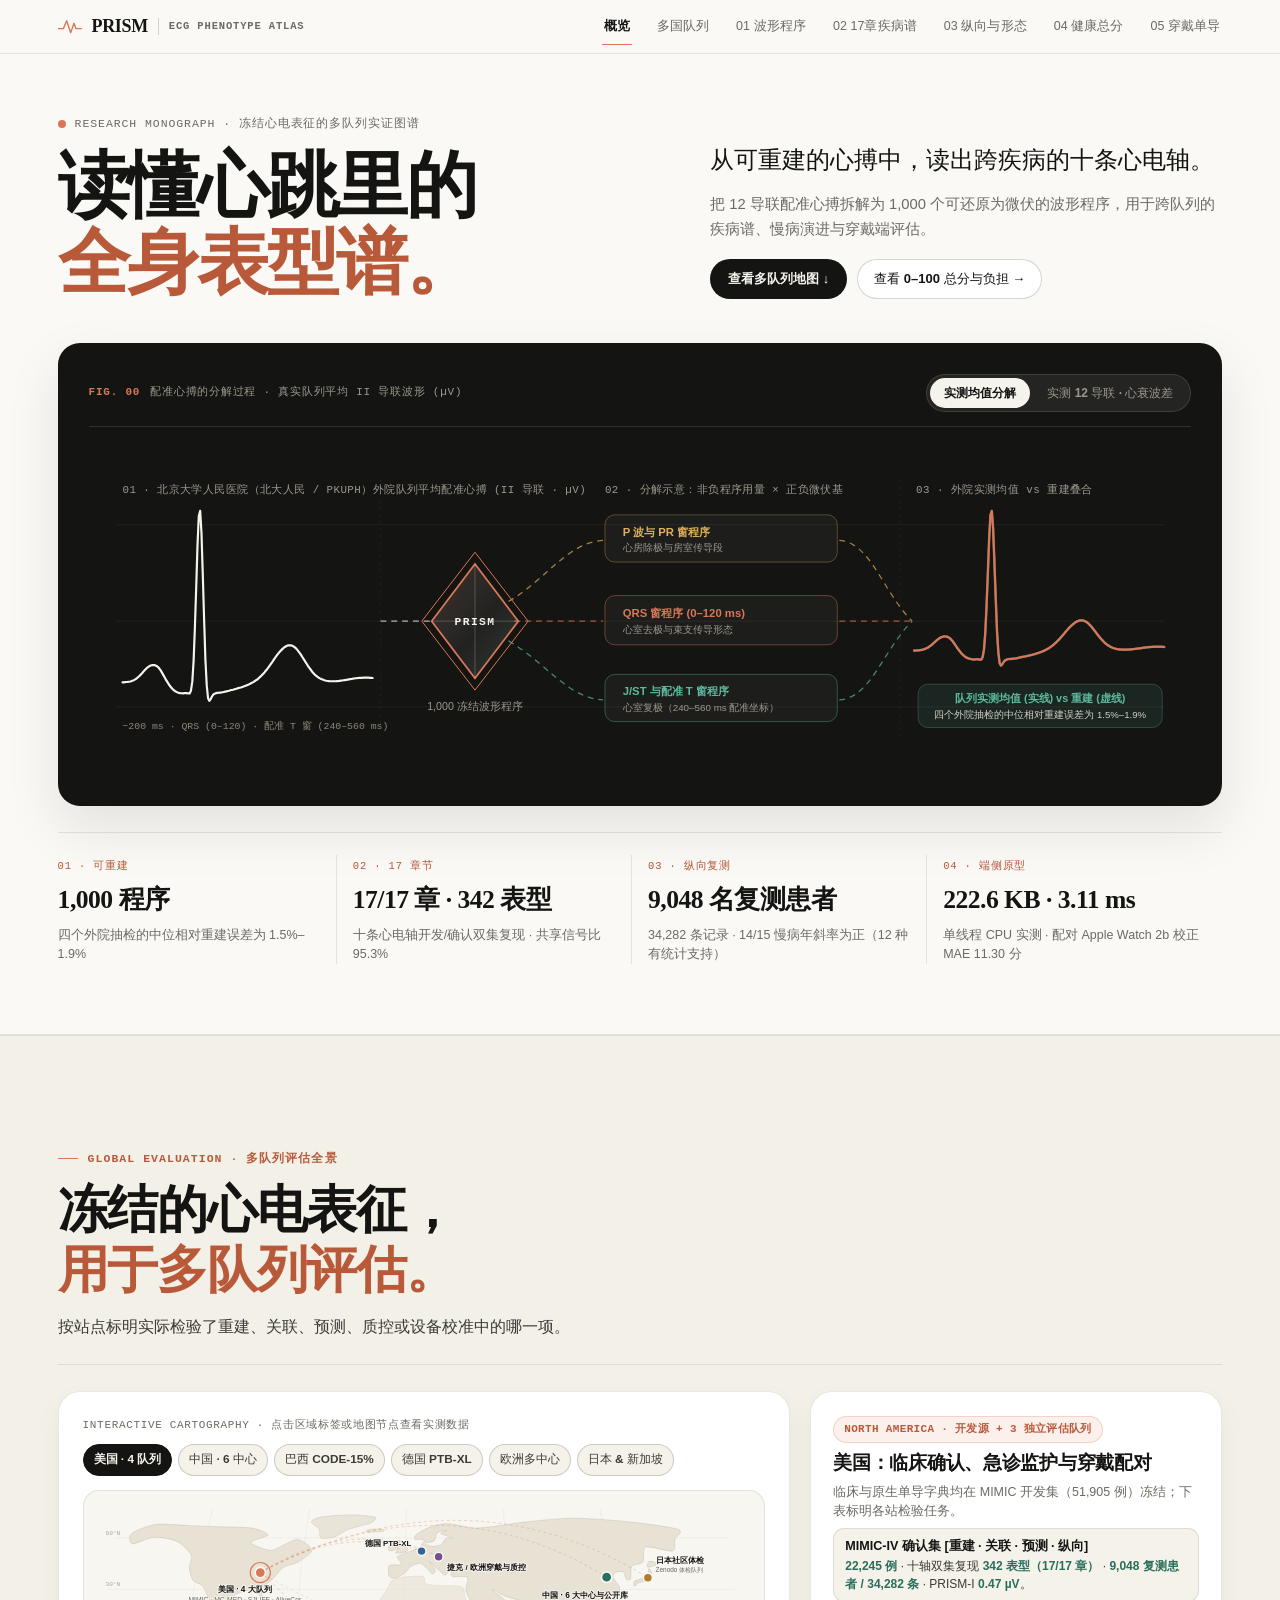
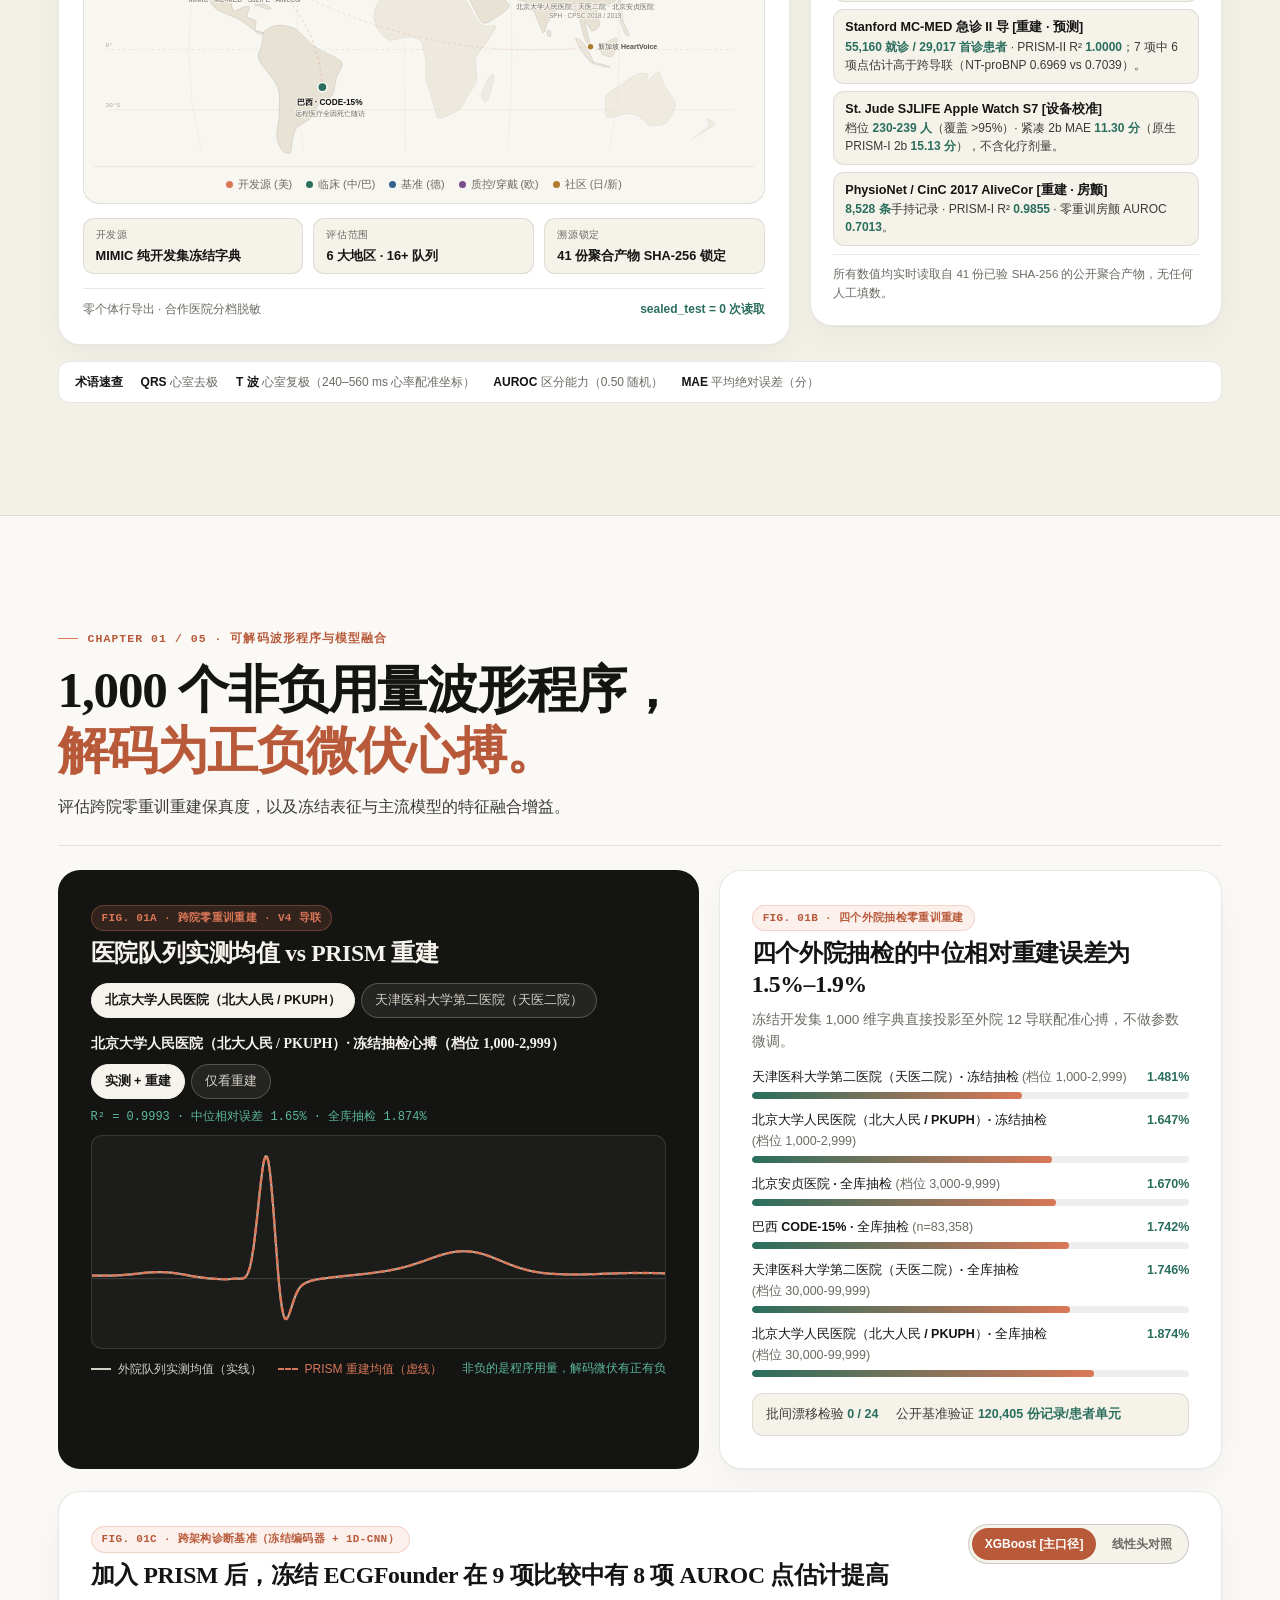
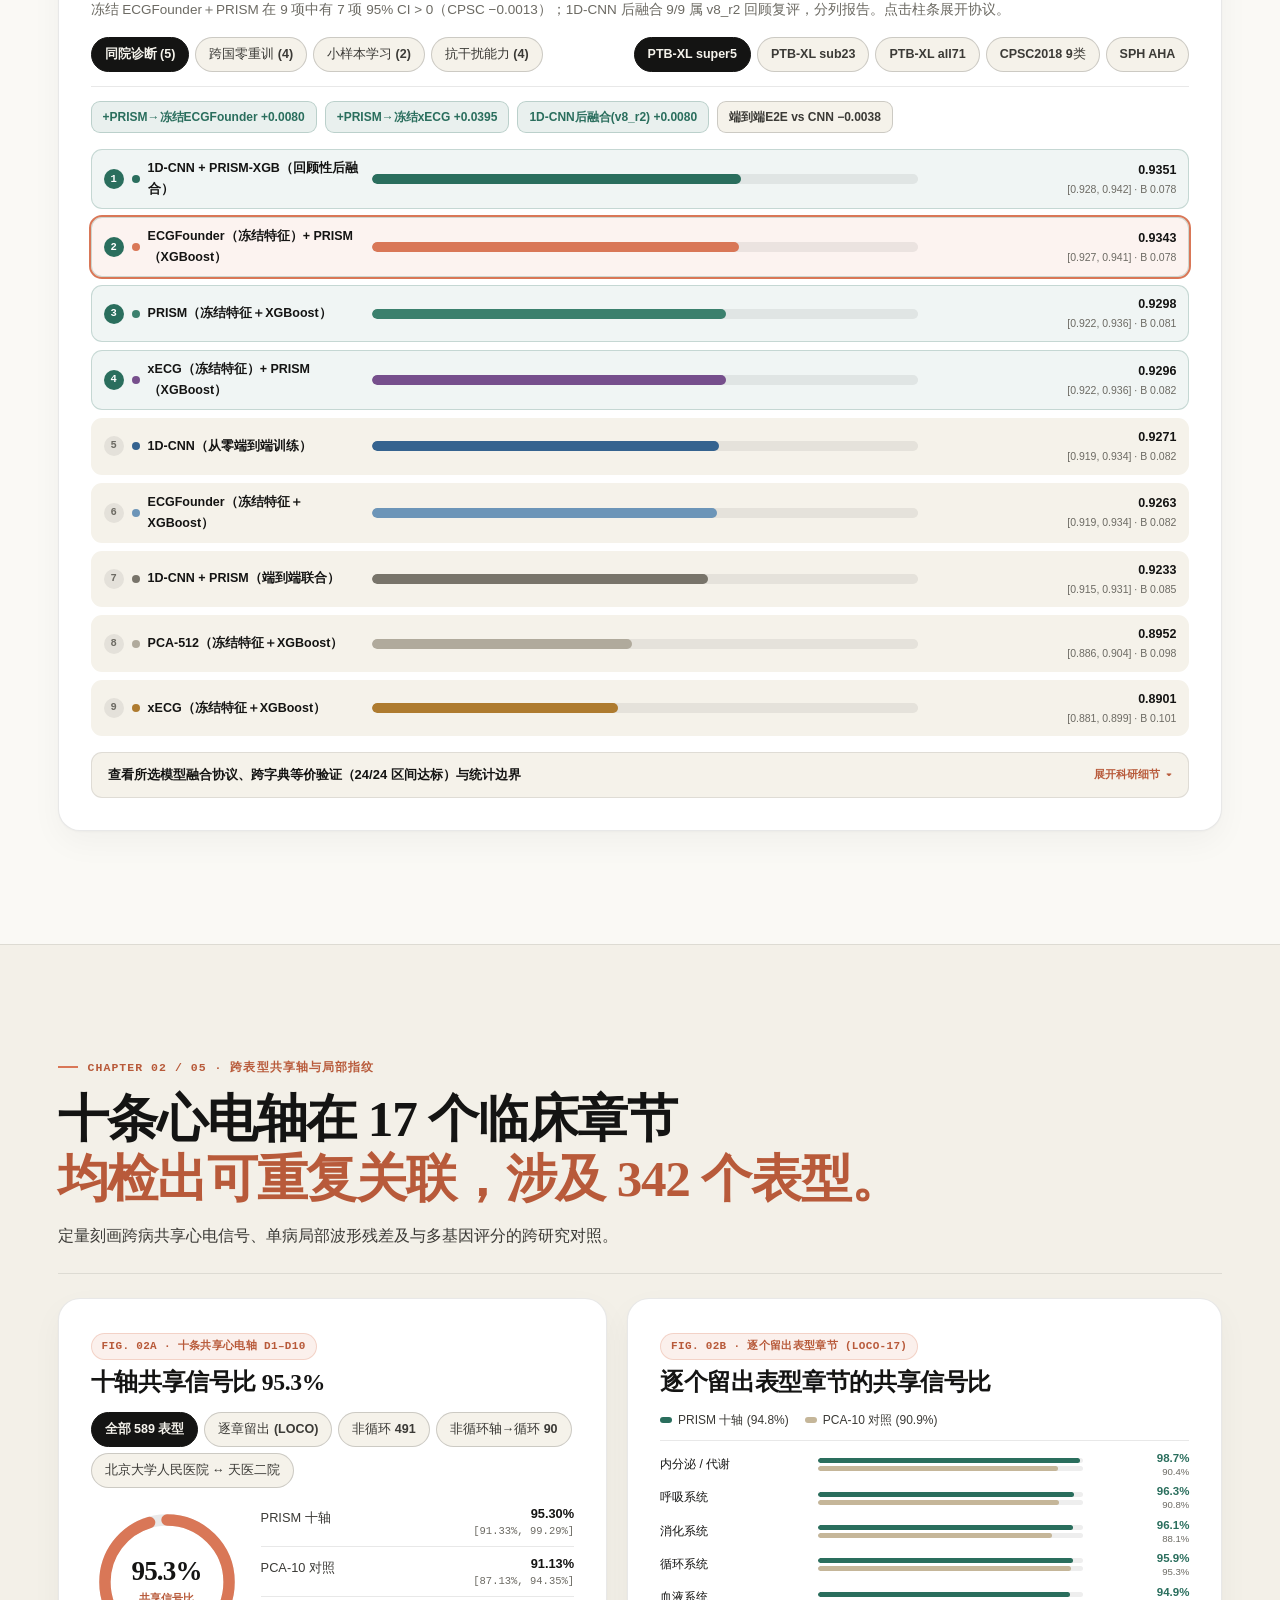
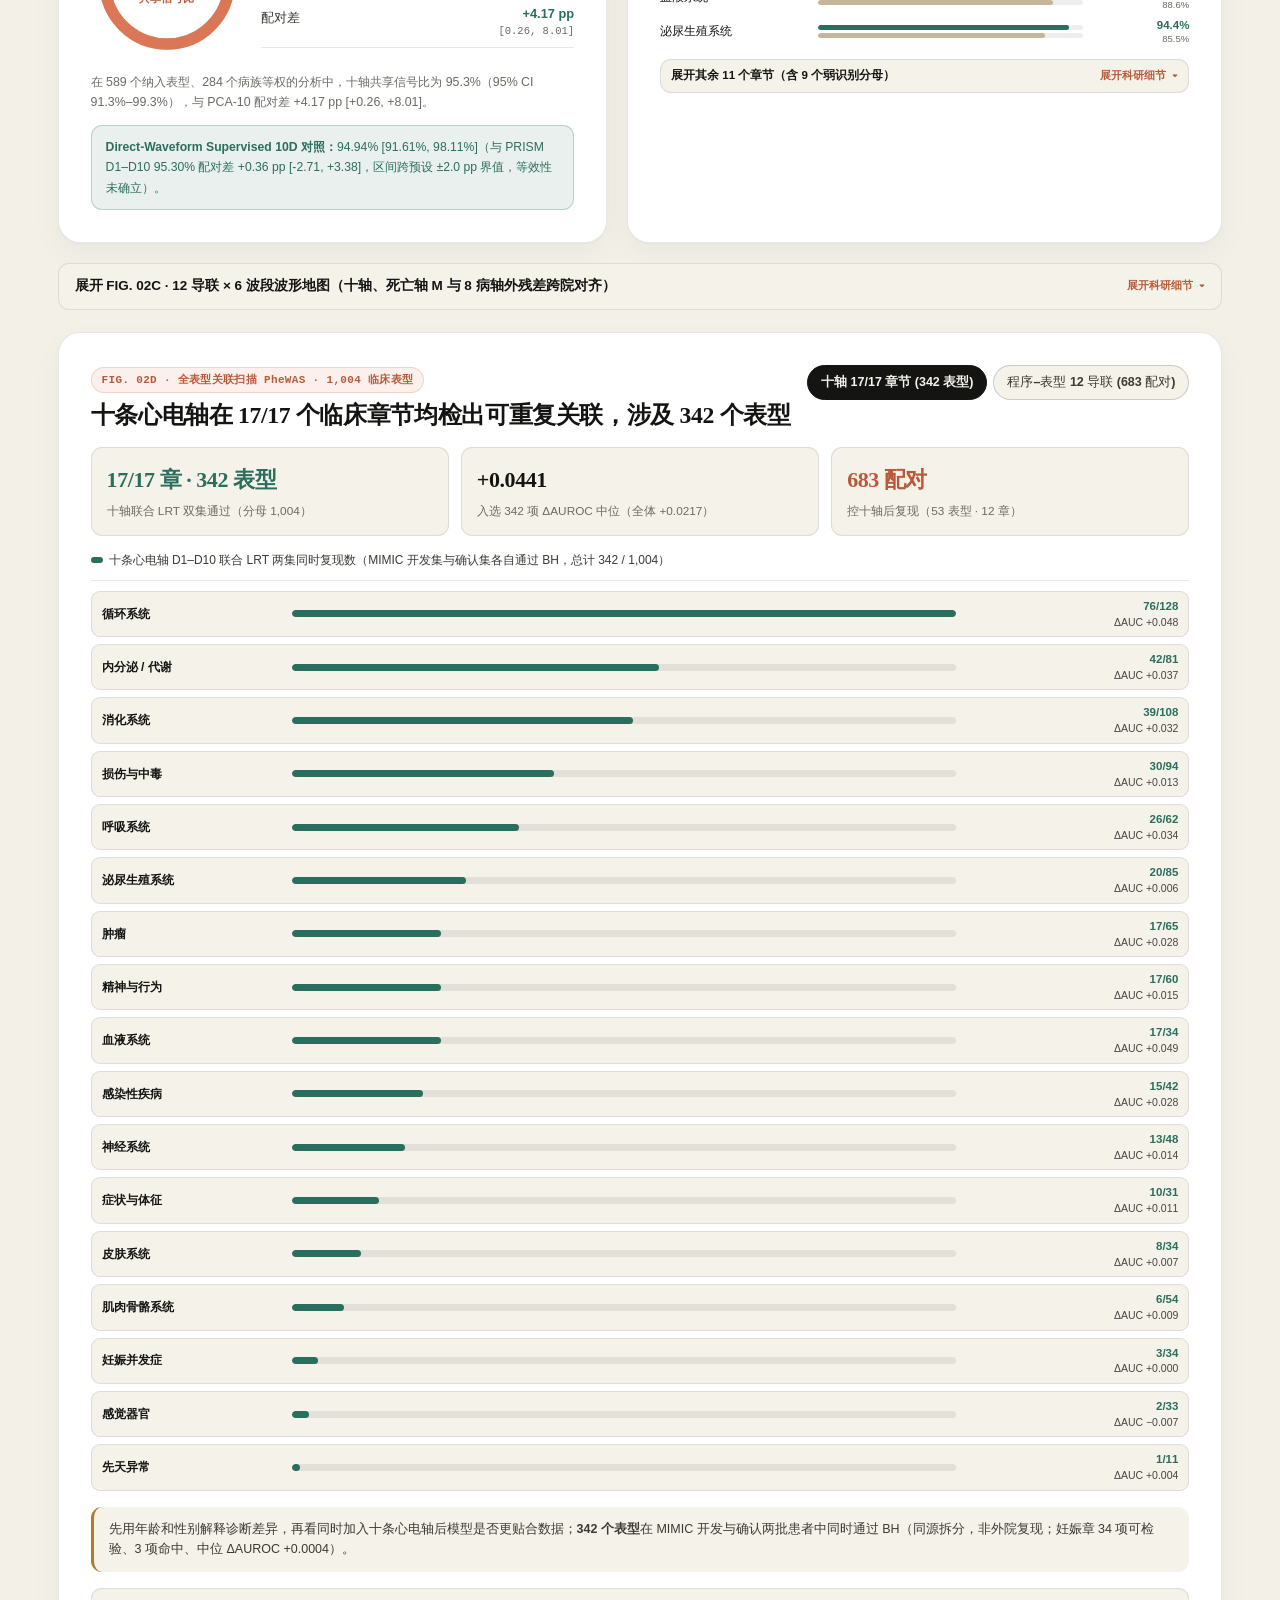
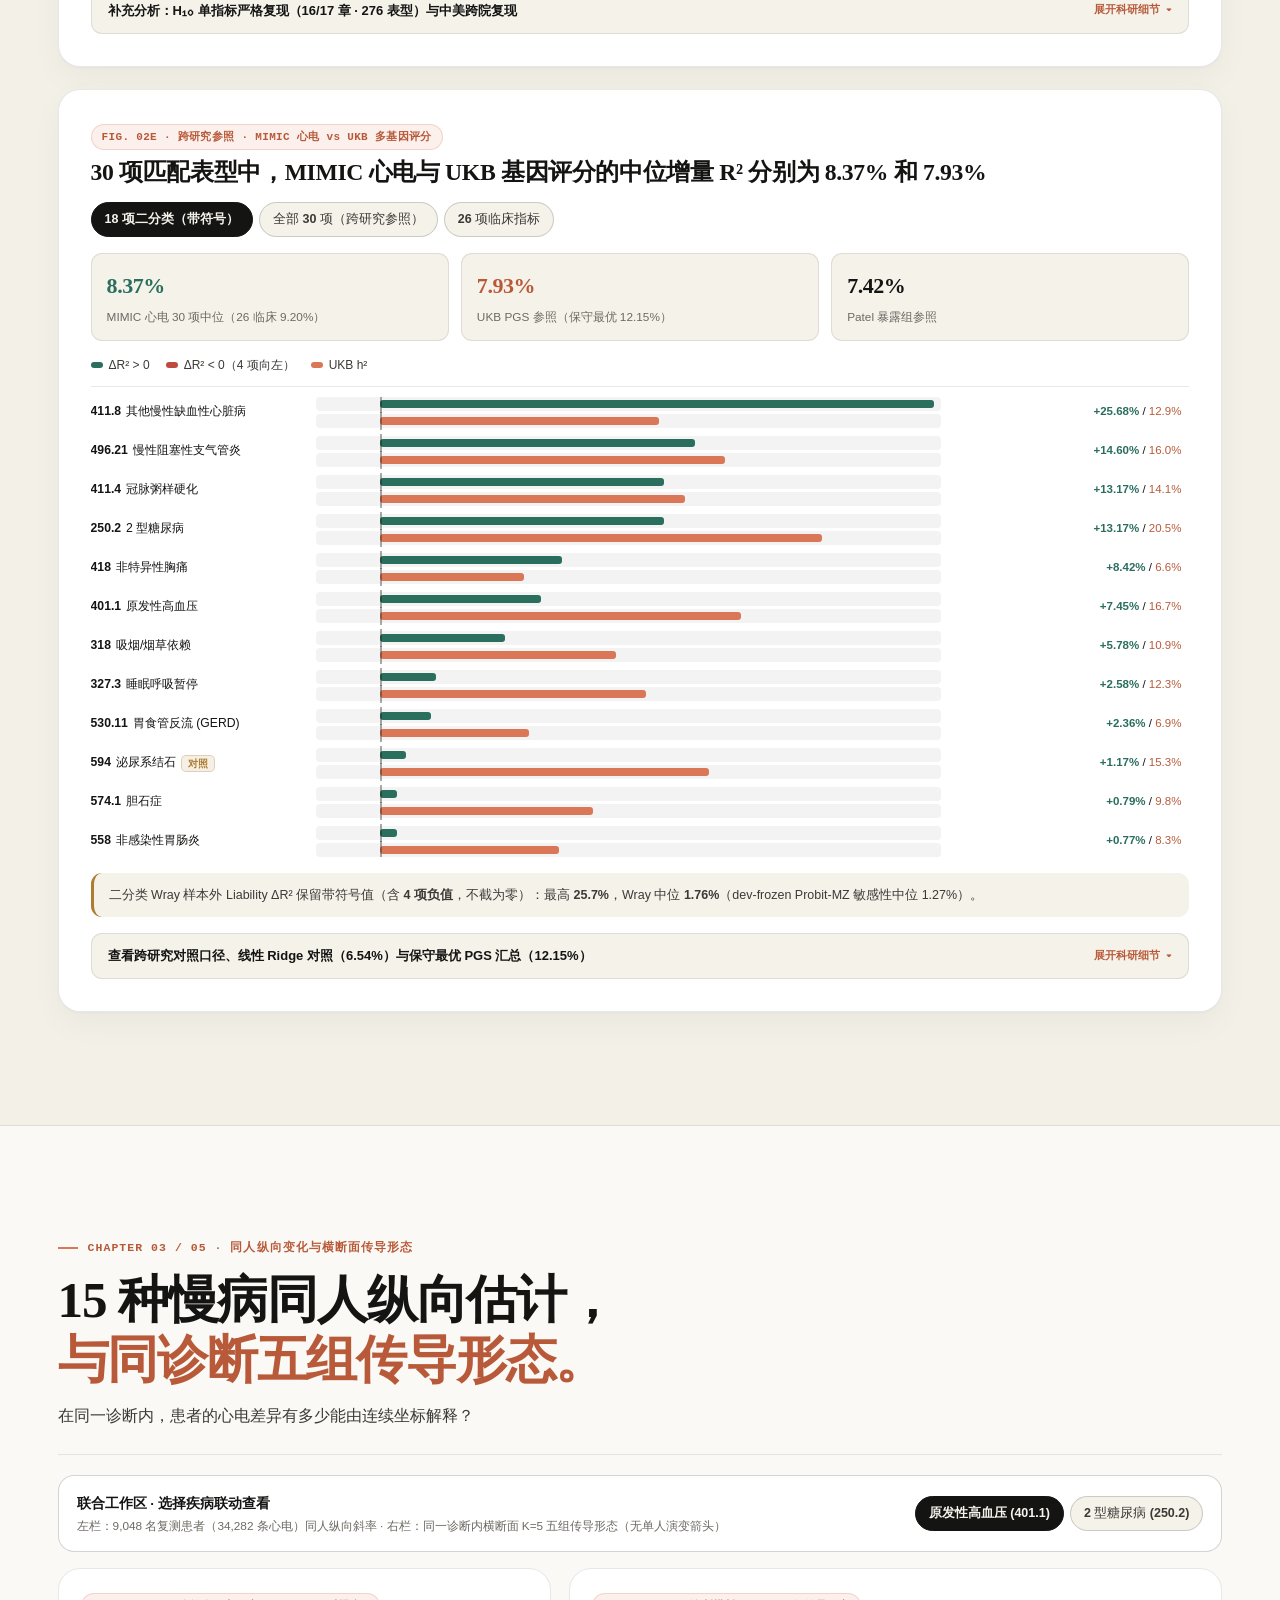
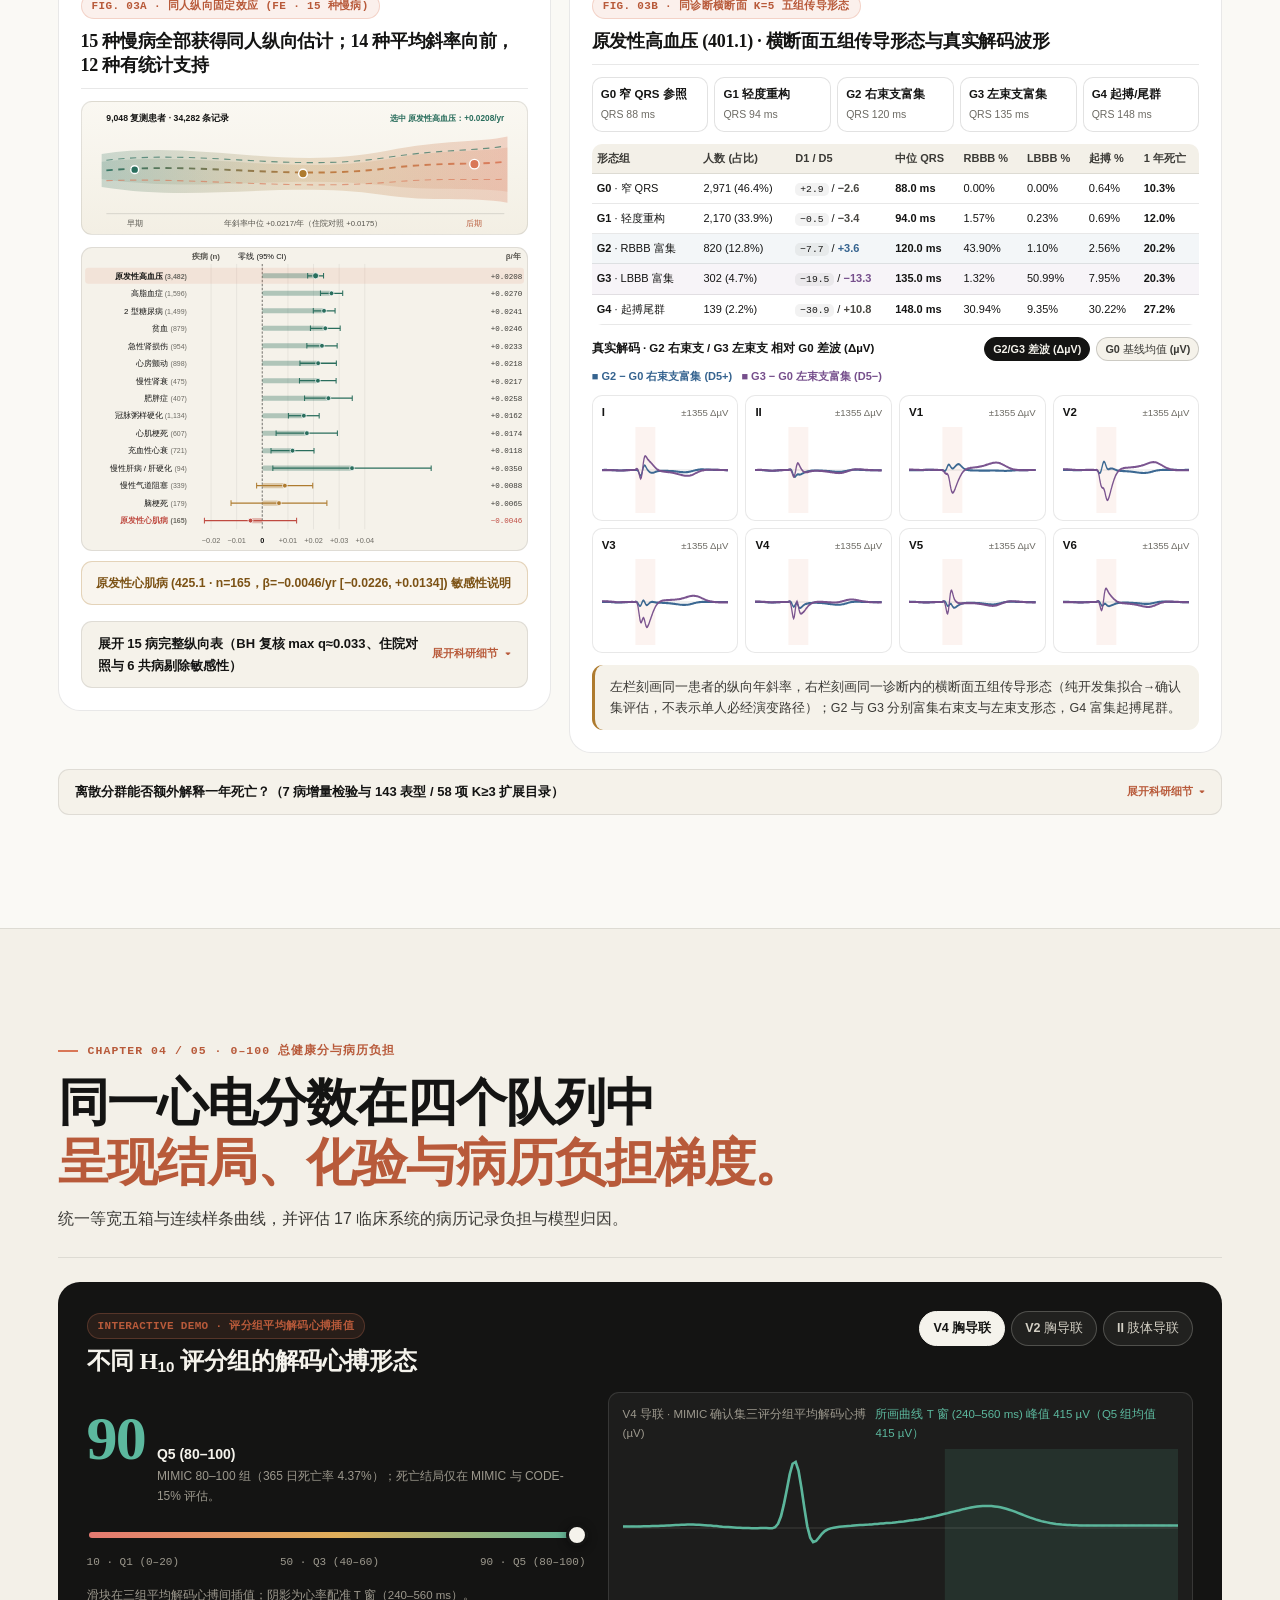
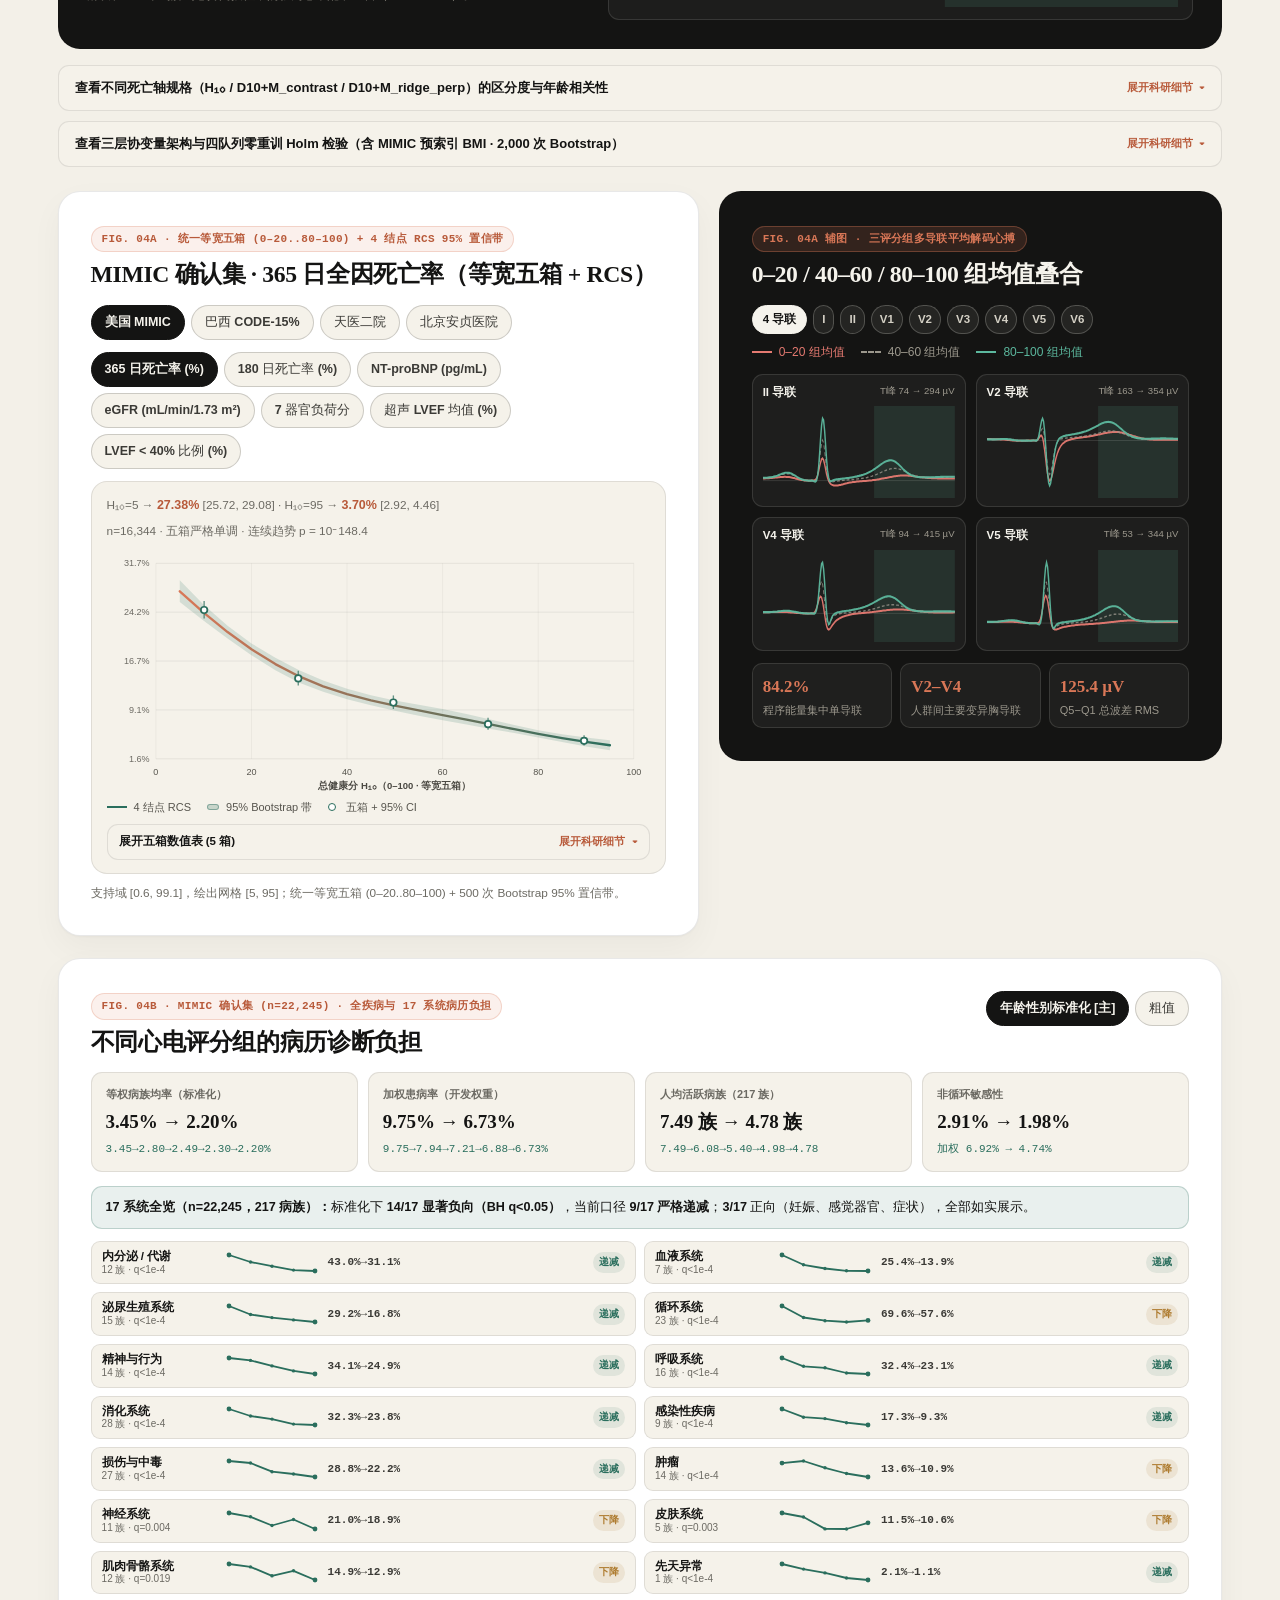
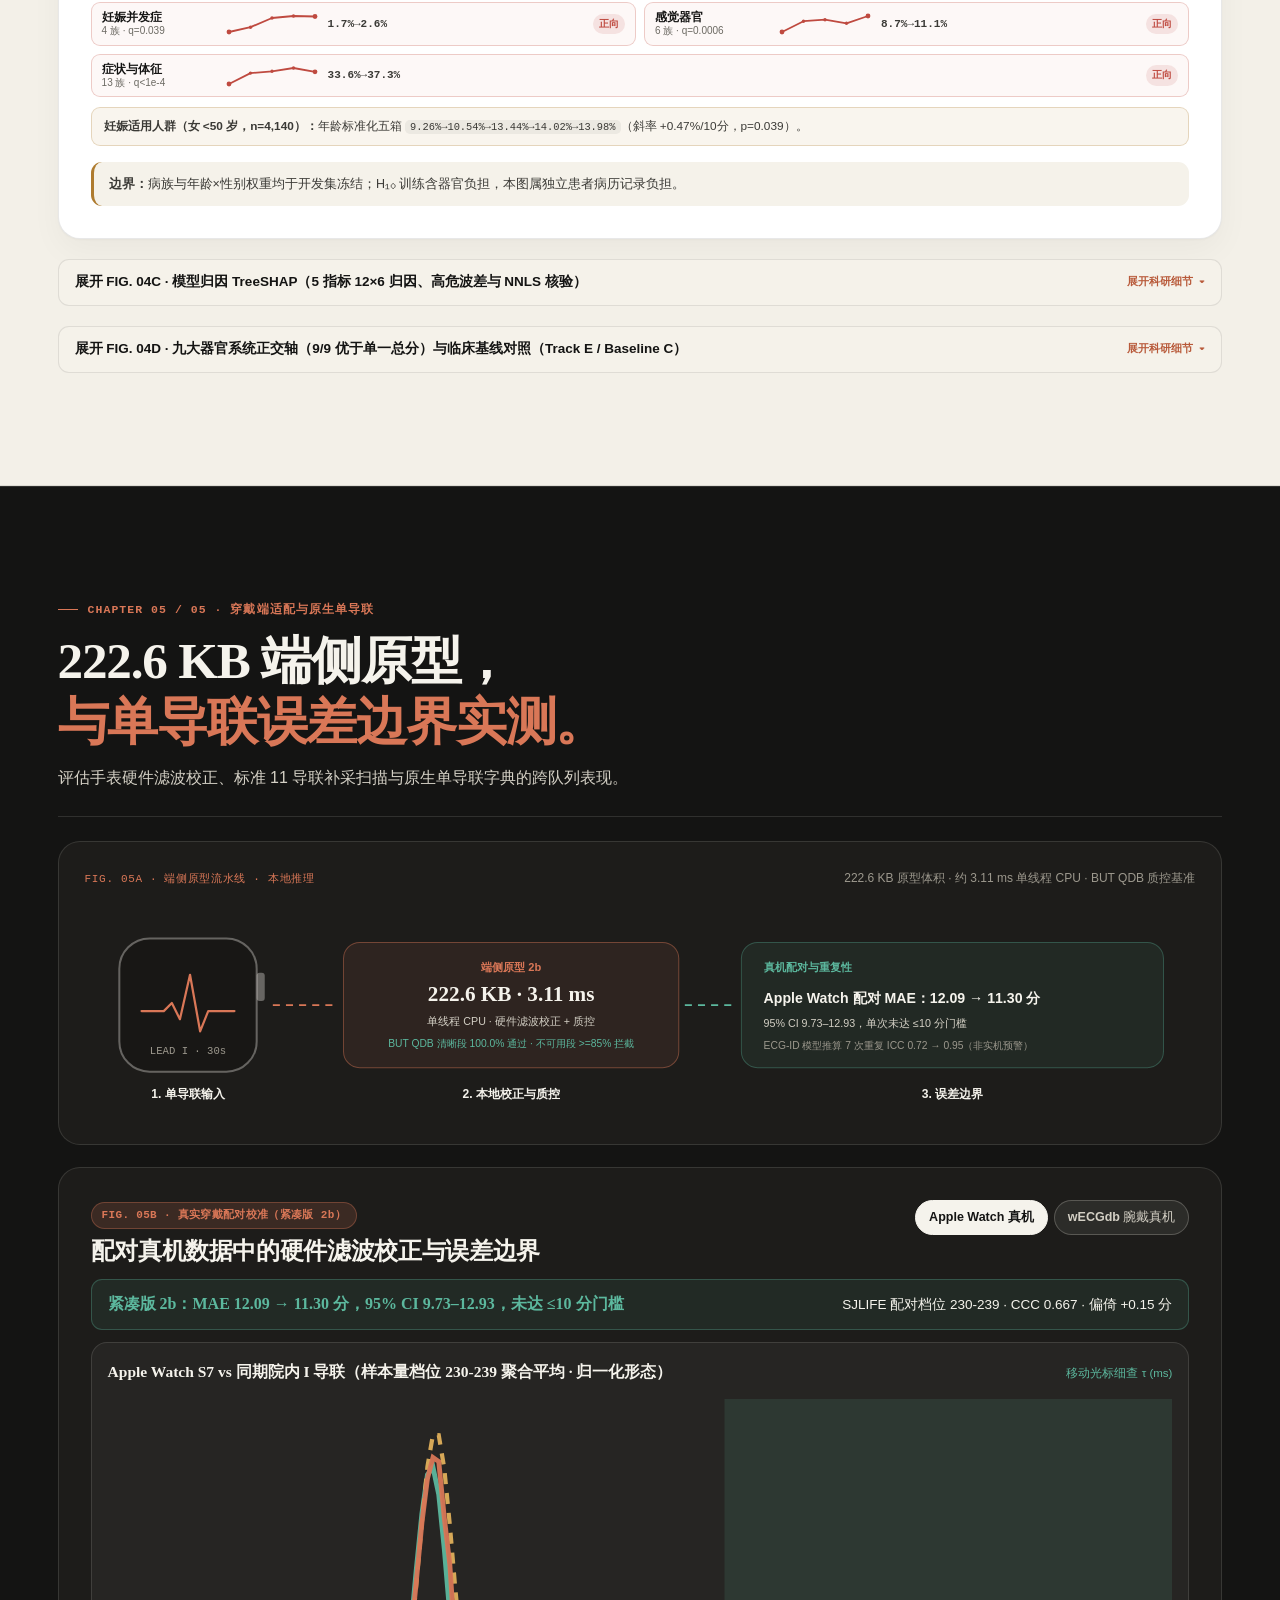
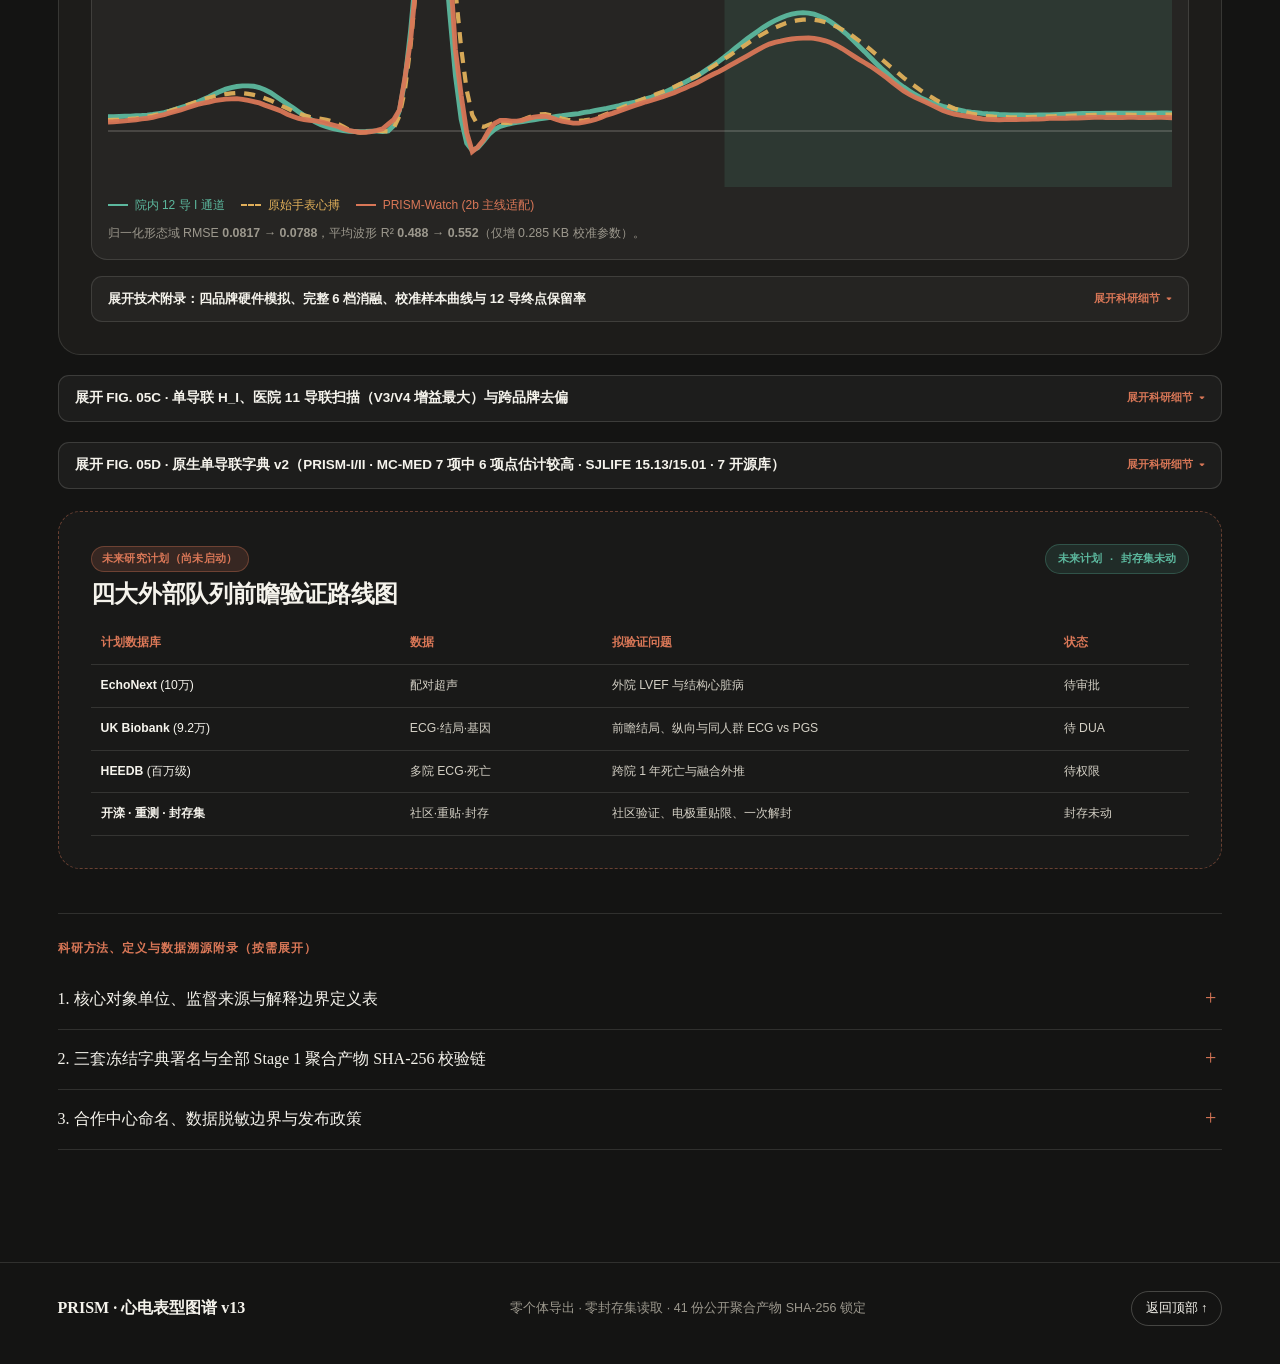
==== commit ce909515: "Publish PRISM ECG Phenotype Atlas v13 (clean editorial release)" ====
--- a/index.html
+++ b/index.html
@@ -3,48 +3,166 @@
   <head>
     <meta charset="utf-8">
     <meta name="viewport" content="width=device-width, initial-scale=1">
-    <meta name="theme-color" content="#0d1014">
-    <meta name="prism-release" content="2026-11-23-wecgdb-v1">
-    <meta name="description" content="PRISM 心电形态图谱。沿着实测十二导联波形，探索疾病共性、同病差异，以及心电与超声、随访和腕表的联系。">
-    <title>PRISM — 心电形态图谱</title>
-    <link rel="stylesheet" href="site.css?v=wecgdb-20261123-1">
-    <link rel="icon" href="data:image/svg+xml,%3Csvg xmlns='http://www.w3.org/2000/svg' viewBox='0 0 48 48'%3E%3Crect width='48' height='48' rx='11' fill='%23111518'/%3E%3Cpath d='M6 27h9l4-14 6 24 5-18 3 8h9' fill='none' stroke='%23d9f4e9' stroke-width='2.8'/%3E%3C/svg%3E">
-    <script src="story.js?v=atlas-1" defer>
-    </script>
+    <meta name="theme-color" content="#faf9f5">
+    <meta name="prism-release" content="2026-11-26-prism-atlas-v13-editorial">
+    <meta name="description" content="PRISM 心电表型图谱 v13：把 12 导联配准心搏拆解为 1,000 个可还原为微伏的波形程序，用于跨队列的疾病谱、慢病演进与穿戴端评估。">
+    <title>PRISM — 心电表型图谱 v13</title>
+    <link rel="stylesheet" href="site.css?v=20261127-v13r2">
+    <link rel="icon" href="data:image/svg+xml,%3Csvg xmlns='http://www.w3.org/2000/svg' viewBox='0 0 48 48'%3E%3Crect width='48' height='48' rx='12' fill='%23141413'/%3E%3Cpath d='M6 27h9l4-14 6 24 5-18 3 8h9' fill='none' stroke='%23d97757' stroke-width='2.8' stroke-linecap='round' stroke-linejoin='round'/%3E%3C/svg%3E">
+    <script src="story.js?v=20261127-v13r2" defer></script>
   </head>
-  <body id="top"><a class="skip" href="#main">跳到正文</a>
+  <body id="top">
+    <a class="skip" href="#main">跳到正文</a>
+
     <header class="masthead">
-      <div class="nav-wrap"><a class="brand" href="#opening" aria-label="PRISM 首页">
-          <svg viewBox="0 0 36 24" aria-hidden="true">
-            <path d="M0 16h8l5-12 6 18 5-14 3 8h9"/>
-          </svg> PRISM</a>
-        <nav class="direct" aria-label="主要章节"><a href="#measurement">测量方法</a><a href="#shared">研究发现</a><a href="#methods">方法索引</a>
+      <div class="wrap-wide nav-wrap">
+        <a class="brand" href="#opening" aria-label="PRISM 首页">
+          <svg viewBox="0 0 36 24" aria-hidden="true"><path d="M0 16h8l5-12 6 18 5-14 3 8h9" stroke-linecap="round" stroke-linejoin="round"/></svg>
+          <span>PRISM</span>
+          <span class="brand-sub">ECG Phenotype Atlas</span>
+        </a>
+        <nav class="nav-links" aria-label="主导航">
+          <a href="#opening">概览</a>
+          <a href="#ch0-global">多国队列</a>
+          <a href="#ch1-foundation">01 波形程序</a>
+          <a href="#ch2-spectrum">02 17章疾病谱</a>
+          <a href="#ch3-subtypes">03 纵向与形态</a>
+          <a href="#ch4-clinical">04 健康总分</a>
+          <a href="#ch5-edge">05 穿戴单导</a>
         </nav>
         <details class="chapter-menu">
-          <summary>全篇目录 <span aria-hidden="true">≡</span>
-          </summary>
-          <nav aria-label="全篇目录"><a href="#opening" data-chapter-link="opening">概览</a><a href="#story" data-chapter-link="story">糖尿病波形</a><a href="#measurement" data-chapter-link="measurement">测量方法</a><a href="#shared" data-chapter-link="shared">跨病共性</a><a href="#findings" data-chapter-link="findings">病内差异</a><a href="#clinical" data-chapter-link="clinical">心功能与随访</a><a href="#external" data-chapter-link="external">跨院研究</a><a href="#devices" data-chapter-link="devices">设备与生理</a><a href="#discussion" data-chapter-link="discussion">研究展望</a><a href="#methods" data-chapter-link="methods">方法索引</a>
+          <summary>目录 <span aria-hidden="true">≡</span></summary>
+          <nav aria-label="全篇目录">
+            <a href="#opening">概览 · PRISM 波形程序</a>
+            <a href="#ch0-global">多国队列评估全景</a>
+            <a href="#ch1-foundation">01 可还原波形程序与融合基准</a>
+            <a href="#ch2-spectrum">02 17 临床章节表型谱与 PGS 参照</a>
+            <a href="#ch3-subtypes">03 15 慢病纵向斜率与五组传导形态</a>
+            <a href="#ch4-clinical">04 0–100 总分、五箱曲线与病历负担</a>
+            <a href="#ch5-edge">05 穿戴端适配与原生单导联</a>
           </nav>
         </details>
       </div>
-      <div class="reading-progress" aria-hidden="true"><i id="reading-progress-bar"></i>
+      <div class="reading-progress" aria-hidden="true"><i id="reading-progress-bar"></i></div>
+    </header>
+
+    <main id="main" tabindex="-1">
+      <div id="atlas-load-error" class="v13-load-error" role="alert" hidden>
+        <span id="atlas-load-error-msg">数据未加载：未能读取聚合结果文件 <code>stage1_atlas_v13_data.json</code>，以下图表与指标不可用。</span>
+        <button type="button" id="atlas-load-retry">数据未加载 · 点击重试</button>
       </div>
-    </header>
-    <main id="main" tabindex="-1">
-      <section class="opening chapter" id="opening" data-chapter="概览" aria-labelledby="atlas-title">
-        <div class="cover">
-          <div class="cover-type wrap">
+      <!-- Authentic Frozen Hospital V4 Waveforms (preserved verbatim) -->
+      <svg class="data-defs" width="0" height="0" aria-hidden="true" style="position:absolute;width:0;height:0;overflow:hidden">
+        <defs>
+          <polyline vector-effect="non-scaling-stroke" fill="none" stroke-linejoin="round" stroke-linecap="round" id="renmin-v4-observed" points="0,34.52661747 2,34.41856892 4,34.32232043 6,34.24654148 8,34.14719591 10,34.05305256 12,34.03773536 14,34.05019197 16,34.12431943 18,34.28806665 20,34.46615799 22,34.73361133 24,35.05839672 26,35.43216438 28,35.88715743 30,36.4274502 32,37.02784379 34,37.72872699 36,38.56795635 38,39.50658863 40,40.61234554 42,41.85810637 44,43.18662762 46,44.62450919 48,46.12929729 50,47.69956342 52,49.35038372 54,51.04822731 56,52.88457987 58,54.80965926 60,56.79613226 62,58.85317725 64,60.88496778 66,62.86715036 68,64.7544499 70,66.52861592 72,68.14974274 74,69.62892026 76,70.968345 78,72.1432157 80,73.15242319 82,73.95881608 84,74.56036608 86,74.93837621 88,75.10882929 90,75.05522352 92,74.81371729 94,74.38069554 96,73.72430195 98,72.9279648 100,71.99218048 102,70.79100726 104,69.29805008 106,67.55132775 108,65.57853337 110,63.33957306 112,60.85027464 114,58.23827417 116,55.50344095 118,52.63940751 120,49.66496467 122,46.62743458 124,43.53166533 126,40.38304903 128,37.21231893 130,34.03130447 132,30.89176681 134,27.85605115 136,24.92783359 138,22.09096934 140,19.41429584 142,16.81729629 144,14.26343745 146,11.77927069 148,9.357295013 150,7.048962855 152,4.881278647 154,2.895662417 156,1.148786724 158,-0.3792351827 160,-1.704306326 162,-2.894099194 164,-3.934777555 166,-4.904637163 168,-5.752370259 170,-6.536970758 172,-7.230559333 174,-7.761100334 176,-7.984605463 178,-7.792556278 180,-7.136035497 182,-6.011415877 184,-4.447812838 186,-2.743001513 188,-1.121935819 190,0.08964836367 192,0.6330071366 194,0.4350000684 196,-0.06021071941 198,0.02449097823 200,2.275964446 202,9.03944979 204,23.60253398 206,49.87364333 208,91.79290589 210,153.436361 212,237.7150192 214,346.1109892 216,477.78634 218,629.0921562 220,793.1369107 222,960.3121195 224,1118.595548 226,1254.77417 228,1355.657292 230,1409.703902 232,1408.573944 234,1348.246876 236,1230.302579 238,1061.407523 240,853.5618419 242,621.9729201 244,383.5463852 246,155.061222 248,-48.76697251 250,-216.6063339 252,-341.9570141 254,-422.7525321 256,-461.9510583 258,-465.5597532 260,-441.5509718 262,-398.9021283 264,-346.4681705 266,-291.3437188 268,-238.9019704 270,-192.4614038 272,-153.7132749 274,-122.8352758 276,-98.89525424 278,-80.6881003 280,-66.69872592 282,-55.68508527 284,-46.68591976 286,-39.06364148 288,-32.46833372 290,-26.68614232 292,-21.62925609 294,-17.2694727 296,-13.46567661 298,-10.13464802 300,-7.143770557 302,-4.413806985 304,-1.880663242 306,0.4873259989 308,2.760282627 310,4.951690244 312,7.113426448 314,9.270291378 316,11.50193432 318,13.80841535 320,16.19712609 322,18.2979833 324,20.38014377 326,22.41223883 328,24.3484097 330,26.19859297 332,27.96812761 334,29.66858553 336,31.33529815 338,33.01296171 340,34.72840359 342,36.49578681 344,38.30920472 346,40.1360161 348,41.97038933 350,43.79033959 352,45.57388565 354,47.35401739 356,49.15734074 358,51.00459825 360,52.89970876 362,54.88369206 364,56.92442005 366,59.00760493 368,61.15088641 370,63.35436501 372,65.60924358 374,67.89596616 376,70.23095937 378,72.60347725 380,75.01430937 382,77.49915968 384,80.07557743 386,82.75282756 388,85.54990633 390,88.46248438 392,91.45010596 394,94.53478136 396,97.71967302 398,101.0102613 400,104.4308695 402,107.9778634 404,111.6536837 406,115.4392118 408,119.3887469 410,123.5057206 412,127.805576 414,132.2840254 416,136.9260212 418,141.7100527 420,146.6496793 422,151.7472018 424,157.026874 426,162.4429957 428,168.0091671 430,173.699862 432,179.4899499 434,185.3932014 436,191.3877036 438,197.4538602 440,203.5781262 442,209.7514198 444,215.9388621 446,222.1367786 448,228.313436 450,234.4711964 452,240.5499431 454,246.5474901 456,252.4639262 458,258.2624591 460,263.9018019 462,269.3664327 464,274.6050137 466,279.6129192 468,284.4053718 470,288.9020801 472,293.0667992 474,296.8957122 476,300.4055144 478,303.5785863 480,306.4163228 482,308.8972741 484,310.9818282 486,312.6733074 488,313.969123 490,314.8378617 492,315.2911899 494,315.3412383 496,314.9994683 498,314.2421075 500,313.0764919 502,311.4669031 504,309.4317871 506,306.967956 508,304.0834597 510,300.7564319 512,297.0233927 514,292.9179891 516,288.4456358 518,283.6151951 520,278.4175744 522,272.8855528 524,267.0511319 526,260.9426463 528,254.6001439 530,248.0408935 532,241.2999567 534,234.4114071 536,227.3944252 538,220.2714878 540,213.0879345 542,205.8625613 544,198.598619 546,191.3880539 548,184.2684556 550,177.2455528 552,170.3375802 554,163.5545805 556,156.9659636 558,150.5073324 560,144.1808712 562,138.0313238 564,132.0886408 566,126.3777518 568,120.8824933 570,115.5781969 572,110.488729 574,105.6470687 576,101.0877123 578,96.75442065 580,92.65172595 582,88.78707361 584,85.13856071 586,81.70989935 588,78.49311552 590,75.48412864 592,72.70090515 594,70.14696417 596,67.75865852 598,65.5284009 600,63.46815371 602,61.579183 604,59.8669356 606,58.31770184 608,56.92453795 610,55.66059261 612,54.51291117 614,53.46230976 616,52.51781972 618,51.66403219 620,50.88340529 622,50.1726296 624,49.53830013 626,49.02228046 628,48.59526044 630,48.26711786 632,48.00588031 634,47.79374434 636,47.66275257 638,47.5651704 640,47.51788361 642,47.54353439 644,47.64314037 646,47.80656699 648,48.02539585 650,48.27969748 652,48.59892674 654,48.97775099 656,49.39004449 658,49.80435069 660,50.2331645 662,50.70950263 664,51.22961586 666,51.7737988 668,52.33231235 670,52.92904327 672,53.57672463 674,54.20694213 676,54.85301658 678,55.50482049 680,56.12744335 682,56.71537607 684,57.2990576 686,57.88042665 688,58.4875887 690,59.09378042 692,59.68702004 694,60.24452336 696,60.77202524 698,61.28932577 700,61.789087 702,62.2397562 704,62.67315876 706,63.10231899 708,63.52849427 710,63.92526273 712,64.29694792 714,64.62126306 716,64.90920048 718,65.14064678 720,65.33512249 722,65.46177586 724,65.51539294 726,65.51998648 728,65.48944452 730,65.44811136 732,65.39988857 734,65.30577324 736,65.17520999 738,65.0000064 740,64.78903486 742,64.53360175 744,64.25650702 746,63.89766492 748,63.47815813 750,62.99563097 752,62.48952797 754,61.968878 756,61.48220439 758,60.97747009 760,60.46972831"/>
+          <polyline vector-effect="non-scaling-stroke" fill="none" stroke-linejoin="round" stroke-linecap="round" id="renmin-v4-native" points="0,34.76912349 2,34.38478203 4,34.04721696 6,33.93652724 8,33.97789296 10,33.99497179 12,34.06678252 14,34.18026619 16,34.32112747 18,34.49338005 20,34.72345302 22,35.03864486 24,35.39644088 26,35.83259965 28,36.34579688 30,36.96018128 32,37.63645652 34,38.43244863 36,39.36681939 38,40.37334233 40,41.45830576 42,42.58621447 44,43.80088664 46,45.29458383 48,46.85104075 50,48.43881162 52,50.03945816 54,51.74411937 56,53.44348618 58,55.23158923 60,57.08886867 62,59.10447425 64,61.27005298 66,63.27160084 68,65.20306135 70,66.98304574 72,68.50915005 74,69.78492832 76,70.90222683 78,71.78518928 80,72.62179814 82,73.56605474 84,74.39180202 86,74.97396296 88,75.27726484 90,75.3280838 92,75.11256976 94,74.68043763 96,73.92649762 98,72.98225571 100,71.8510876 102,70.60518865 104,69.19921488 106,67.53124132 108,65.50195291 110,63.16138477 112,60.48887586 114,57.60633395 116,54.62271487 118,51.59655785 120,48.59996882 122,45.59001754 124,42.5374891 126,39.5123088 128,36.63955981 130,33.66058935 132,30.64477416 134,27.63469106 136,24.73250125 138,21.89992749 140,19.18199775 142,16.57531244 144,14.05405312 146,11.87823314 148,9.80662295 150,7.944692894 152,6.112548456 154,4.35463733 156,2.735866074 158,1.406822224 160,0.1800298345 162,-0.9362121669 164,-1.955757731 166,-2.925542338 168,-3.808289792 170,-4.629930993 172,-5.420289736 174,-6.188977348 176,-6.559153824 178,-6.483683546 180,-5.965038461 182,-4.836531174 184,-3.35370905 186,-1.688128298 188,-0.3576043684 190,0.227388822 192,0.01419218364 194,-0.4872220034 196,-1.56354628 198,-1.462866914 200,1.893106698 202,9.170002598 204,23.71077653 206,50.65497126 208,90.46009407 210,149.2252966 212,237.7729008 214,348.2402535 216,477.7385922 218,627.7040038 220,792.3228853 222,960.4208168 224,1118.217981 226,1254.468745 228,1355.944397 230,1410.764869 232,1408.103757 234,1346.77031 236,1229.368995 238,1062.458544 240,852.8138957 242,623.0393048 244,383.2357313 246,154.5130984 248,-48.96742562 250,-216.9751356 252,-342.2603509 254,-422.6206419 256,-462.241509 258,-466.0452931 260,-441.4472707 262,-398.4295676 264,-346.0329182 266,-291.9267778 268,-239.2638448 270,-192.8347744 272,-154.3282259 274,-121.841279 276,-97.78954258 278,-80.49183396 280,-66.82082447 282,-55.81728849 284,-46.8064736 286,-38.95707537 288,-32.26880066 290,-26.62348092 292,-21.4966318 294,-17.30802704 296,-13.68310016 298,-10.43073977 300,-7.507965229 302,-4.713592356 304,-2.032177172 306,0.3601253517 308,2.632031239 310,4.995724463 312,7.221937919 314,9.362036879 316,11.60021746 318,13.93597268 320,16.24376785 322,18.27673277 324,20.2282647 326,22.25331224 328,24.20918866 330,26.01305524 332,27.81654061 334,29.56221112 336,31.28729493 338,33.05390721 340,34.7718061 342,36.44634802 344,38.15556337 346,40.05775283 348,42.03778706 350,43.91802863 352,45.66319312 354,47.36687343 356,49.25612054 358,51.20401655 360,53.13055422 362,55.02035938 364,56.92040847 366,59.00884019 368,61.14399548 370,63.31721284 372,65.58189572 374,67.84299037 376,70.18208768 378,72.62071254 380,75.07457268 382,77.58090661 384,80.09815172 386,82.66846568 388,85.423174 390,88.29850248 392,91.28325169 394,94.40576827 396,97.64476295 398,101.0031363 400,104.4983144 402,108.1037555 404,111.8081224 406,115.6497312 408,119.6594947 410,123.8104151 412,128.0789954 414,132.5059411 416,137.1051913 418,141.8569038 420,146.7618084 422,151.8064348 424,157.0111904 426,162.3678083 428,167.8713149 430,173.5571886 432,179.384252 434,185.3386946 436,191.3112817 438,197.3810688 440,203.5089496 442,209.6681476 444,215.8462451 446,222.0375023 448,228.2146598 450,234.3991691 452,240.524041 454,246.5853325 456,252.5438589 458,258.3273849 460,263.9820308 462,269.4199656 464,274.6845786 466,279.763503 468,284.58418 470,288.9980679 472,293.1674897 474,297.0072744 476,300.5196151 478,303.6528563 480,306.4083873 482,308.783739 484,310.7677926 486,312.3813859 488,313.6105762 490,314.4320446 492,314.8889454 494,314.9377673 496,314.6070814 498,313.8766381 500,312.8061368 502,311.3618892 504,309.479337 506,307.157458 508,304.4120758 510,301.2139802 512,297.5899428 514,293.5431868 516,289.0090163 518,284.1593157 520,278.9720241 522,273.3738547 524,267.4273007 526,261.1806424 528,254.7622193 530,248.1104441 532,241.2746631 534,234.3343265 536,227.3463509 538,220.2457107 540,213.0656681 542,205.7595256 544,198.5251671 546,191.3471547 548,184.2548885 550,177.2520814 552,170.3815526 554,163.6493497 556,157.0652375 558,150.5960171 560,144.2710944 562,138.1603999 564,132.295622 566,126.6463746 568,121.1636969 570,115.915003 572,110.8882297 574,105.9574442 576,101.213898 578,96.66710813 580,92.39501256 582,88.41090061 584,84.72505211 586,81.29990697 588,78.17338833 590,75.27859658 592,72.56324028 594,70.02523384 596,67.68259282 598,65.53361286 600,63.55377648 602,61.62709522 604,59.84600513 606,58.22670819 608,56.81162108 610,55.59401488 612,54.54853722 614,53.58595001 616,52.71109367 618,51.91745937 620,51.1902421 622,50.51867243 624,49.87298816 626,49.23739201 628,48.76620025 630,48.42396358 632,48.05578972 634,47.76165377 636,47.57627916 638,47.53394745 640,47.57980891 642,47.68235907 644,47.89737619 646,48.13155809 648,48.35269218 650,48.54685061 652,48.70698431 654,48.92436201 656,49.29612326 658,49.68198516 660,50.08739325 662,50.54453689 664,51.07156379 666,51.67329412 668,52.30341453 670,52.93123177 672,53.59867792 674,54.33584173 676,55.07744487 678,55.73515079 680,56.34479899 682,56.96787785 684,57.58605557 686,58.20143865 688,58.86182354 690,59.41177844 692,59.96847954 694,60.43809548 696,60.88373995 698,61.29532768 700,61.6869132 702,62.38863442 704,62.76516265 706,63.11721036 708,63.49721096 710,63.89147395 712,64.28092224 714,64.60776613 716,64.85482007 718,65.03902746 720,65.05616089 722,65.15604755 724,65.24742776 726,65.2846953 728,65.36902529 730,65.41624057 732,65.41020268 734,65.33427601 736,65.26321704 738,65.13109535 740,64.9271164 742,64.63319328 744,64.28576464 746,63.8880265 748,63.45555287 750,63.05342357 752,62.60550092 754,62.2413773 756,61.92291217 758,61.60383406 760,61.17343234"/>
+          <polyline vector-effect="non-scaling-stroke" fill="none" stroke-linejoin="round" stroke-linecap="round" id="tianyi-v4-observed" points="0,44.9711687 2,44.7438789 4,44.488385 6,44.20638394 8,44.0246176 10,43.95207224 12,43.88826487 14,43.87928156 16,43.99105003 18,44.15245142 20,44.32750936 22,44.61795104 24,44.98903472 26,45.44360809 28,45.96731452 30,46.60053172 32,47.34707374 34,48.2274343 36,49.2321349 38,50.32024694 40,51.50015881 42,52.75724654 44,54.00854865 46,55.32774409 48,56.72126777 50,58.1587919 52,59.71386849 54,61.32752381 56,62.90178778 58,64.49850092 60,66.12502404 62,67.66007175 64,69.13656332 66,70.54834968 68,71.84650642 70,73.01033377 72,74.02034531 74,74.97637805 76,75.74357883 78,76.32213917 80,76.73286525 82,76.90813043 84,76.85639943 86,76.57917744 88,76.06313666 90,75.28950733 92,74.30236648 94,73.04437873 96,71.67781749 98,70.21913057 100,68.63027868 102,66.78377559 104,64.85631736 106,62.82154275 108,60.60539354 110,58.32705817 112,55.96812768 114,53.60140581 116,51.17484464 118,48.70136406 120,46.17858265 122,43.61724228 124,41.03618759 126,38.37722193 128,35.63543764 130,32.95732406 132,30.21346449 134,27.48290451 136,24.80380588 138,22.25372571 140,19.78374964 142,17.3974865 144,15.0835227 146,12.84104257 148,10.73565614 150,8.834316282 152,7.060299744 154,5.396764017 156,3.905188958 158,2.661856302 160,1.628560593 162,0.7323899287 164,-0.02332919043 166,-0.7664543499 168,-1.468987015 170,-2.080681985 172,-2.572577468 174,-2.916028584 176,-2.958145854 178,-2.740579349 180,-2.084721847 182,-1.15616765 184,-0.1048779583 186,0.8027912294 188,1.419947782 190,1.513821961 192,0.9028312819 194,-0.3167129908 196,-1.597987181 198,-1.921900855 200,0.5447878825 202,8.328365853 204,24.83373015 206,53.75389552 208,98.96781444 210,163.9882337 212,251.4348303 214,362.012761 216,493.9904297 218,643.4984943 220,802.9924671 222,962.948467 224,1111.595509 226,1236.251017 228,1325.242358 230,1368.115661 232,1358.074036 234,1292.14189 236,1172.754693 238,1006.875097 240,805.1912237 242,581.4128782 244,351.1303619 246,128.9677938 248,-71.74105095 250,-241.1365907 252,-372.652743 254,-464.2064322 256,-517.4583957 258,-536.6904497 260,-528.1456467 262,-498.7445123 264,-455.7755098 266,-405.9240564 268,-354.4540622 270,-304.8443169 272,-259.7464815 274,-220.2778774 276,-186.6229679 278,-158.4674203 280,-135.1977905 282,-115.8287008 284,-99.68958144 286,-86.09006791 288,-74.38874374 290,-64.27097558 292,-55.45138831 294,-47.59336419 296,-40.67011457 298,-34.4175036 300,-28.72951023 302,-23.53036333 304,-18.8562554 306,-14.56296228 308,-10.62666479 310,-6.863120169 312,-3.246597744 314,0.1918206288 316,3.538224936 318,6.827062056 320,10.1406768 322,12.98444537 324,15.7656715 326,18.49482986 328,21.18961625 330,23.82621255 332,26.35880305 334,28.82205113 336,31.16374406 338,33.42641854 340,35.66221096 342,37.87851489 344,40.08708649 346,42.29033398 348,44.48976559 350,46.64468762 352,48.73152804 354,50.79227944 356,52.87314636 358,54.96620225 360,57.07326283 362,59.23056835 364,61.39985839 366,63.59797082 368,65.81873276 370,68.07786231 372,70.33925855 374,72.61691724 376,74.88970133 378,77.22522437 380,79.60080525 382,82.06322338 384,84.55984476 386,87.10322821 388,89.69828698 390,92.32013172 392,94.99544318 394,97.7060119 396,100.4936267 398,103.3697558 400,106.3531259 402,109.4201623 404,112.5607526 406,115.802278 408,119.1445096 410,122.5534191 412,126.0943545 414,129.754258 416,133.5180665 418,137.3524591 420,141.2662037 422,145.3139371 424,149.4722937 426,153.7914314 428,158.2436568 430,162.841087 432,167.5678458 434,172.4188271 436,177.3691824 438,182.4048217 440,187.5453426 442,192.7370098 444,197.9866535 446,203.2663238 448,208.5665652 450,213.8815585 452,219.1828854 454,224.4725741 456,229.7813168 458,235.0929787 460,240.3755581 462,245.5503599 464,250.6025885 466,255.5419375 468,260.3684575 470,265.0773527 472,269.6321364 474,274.011327 476,278.2083733 478,282.2201906 480,285.9520496 482,289.3773019 484,292.5404555 486,295.4377432 488,298.0671936 490,300.4224968 492,302.4655173 494,304.2249724 496,305.722451 498,306.8876674 500,307.6711785 502,308.1098338 504,308.1711519 506,307.8604689 508,307.1919852 510,306.1520435 512,304.7339387 514,302.9146472 516,300.7258863 518,298.1419356 520,295.2337828 522,291.9740577 524,288.3615768 526,284.4695982 528,280.2611726 530,275.7796907 532,271.0297516 534,266.0252661 536,260.8066914 538,255.4413211 540,249.8887809 542,244.1694926 544,238.3594532 546,232.4669752 548,226.5022241 550,220.5262095 552,214.5652304 554,208.6192381 556,202.6723916 558,196.7006439 560,190.7813995 562,184.9521563 564,179.2272018 566,173.6336476 568,168.1548181 570,162.8301273 572,157.6370771 574,152.6232655 576,147.7845541 578,143.1084175 580,138.6385276 582,134.3013617 584,130.1289377 586,126.1027128 588,122.2143631 590,118.4665404 592,114.8789768 594,111.4710543 596,108.2171425 598,105.1219523 600,102.165374 602,99.32641615 604,96.6384484 606,94.0867744 608,91.64225413 610,89.3385253 612,87.11411977 614,84.97118714 616,82.91559723 618,80.98132388 620,79.18028561 622,77.46387229 624,75.90779905 626,74.44784598 628,73.1192596 630,71.91271147 632,70.83960717 634,69.86818855 636,68.92337116 638,68.00245938 640,67.20205611 642,66.44711985 644,65.69998582 646,65.04776961 648,64.4753966 650,63.85264175 652,63.30349397 654,62.77098295 656,62.47588485 658,62.21652676 660,61.99250334 662,61.78456808 664,61.63433991 666,61.50801195 668,61.49392611 670,61.53180608 672,61.6330668 674,61.81769222 676,62.04270756 678,62.30905149 680,62.59430867 682,62.8718601 684,63.16797814 686,63.49812038 688,63.83260787 690,64.20088163 692,64.5599284 694,64.97609028 696,65.40971609 698,65.88973575 700,66.37373052 702,66.84308063 704,67.19616134 706,67.65651299 708,67.95148469 710,68.42598263 712,68.86117943 714,69.38390024 716,69.77082085 718,70.06627468 720,70.35549381 722,70.66278731 724,70.94832015 726,71.17013469 728,71.33883078 730,71.43721292 732,71.50957692 734,71.52919393 736,71.53051519 738,71.48284458 740,71.34568959 742,71.27911016 744,71.14162509 746,71.03621059 748,70.86424715 750,70.17814903 752,69.89188514 754,69.52516975 756,69.10955067 758,68.65153664 760,68.15817088"/>
+          <polyline vector-effect="non-scaling-stroke" fill="none" stroke-linejoin="round" stroke-linecap="round" id="tianyi-v4-native" points="0,44.50867082 2,44.16649833 4,43.87573898 6,43.73223877 8,43.69041343 10,43.69181606 12,43.76771156 14,43.8755014 16,44.04516202 18,44.25158875 20,44.51807332 22,44.89529802 24,45.33341794 26,45.85488394 28,46.45663478 30,47.17070404 32,47.96033154 34,48.86399421 36,49.93109457 38,51.07132939 40,52.25180763 42,53.44572871 44,54.68983921 46,56.16736824 48,57.63810488 50,59.10021203 52,60.5289006 54,61.95879285 56,63.33406394 58,64.70439773 60,66.09775518 62,67.58648206 64,69.19187754 66,70.63563167 68,72.00939482 70,73.23195485 72,74.2222375 74,74.96251837 76,75.52685953 78,75.84359752 80,76.09562892 82,76.3802591 84,76.46838335 86,76.29626049 88,75.84431236 90,75.1619165 92,74.26450101 94,73.17598075 96,71.80179153 98,70.24413764 100,68.54243156 102,66.76137765 104,64.90281816 106,62.87604054 108,60.61696047 110,58.19442723 112,55.60669136 114,52.93810144 116,50.26156046 118,47.61849116 120,45.03475378 122,42.50183341 124,39.97832972 126,37.48135818 128,35.1094269 130,32.62435334 132,30.08526674 134,27.52179265 136,24.95883982 138,22.43849847 140,20.04789376 142,17.77310463 144,15.61125246 146,13.77486201 148,12.03640283 150,10.46382294 152,8.891564375 154,7.377251858 156,5.957866062 158,4.70974575 160,3.521873198 162,2.397831136 164,1.3318518 166,0.2975326199 168,-0.6677337412 170,-1.584073061 172,-2.453623001 174,-3.311618691 176,-3.739632928 178,-3.740047676 180,-3.359364379 182,-2.471115876 184,-1.295606175 186,0.0513396278 188,1.027210761 190,1.202751173 192,0.5362767207 194,-0.3671860037 196,-1.723911995 198,-1.826823779 200,1.56508626 202,9.178051563 204,25.20173363 206,54.78759121 208,97.43448317 210,159.7023933 212,251.5444552 214,363.8220719 216,494.2551969 218,642.8053821 220,802.6194118 222,962.3525923 224,1110.661737 226,1235.927851 228,1325.499007 230,1369.665357 232,1357.841795 234,1289.992144 236,1171.700363 238,1008.077087 240,804.591825 242,582.7865243 244,350.7234203 246,128.7246404 248,-72.34543469 250,-241.6200339 252,-372.8705518 254,-464.2239628 256,-517.8674139 258,-537.1666125 260,-528.4833022 262,-498.5482558 264,-455.2923779 266,-406.5138982 268,-354.6186648 270,-304.6059053 272,-260.0274438 274,-219.4590111 276,-185.7152237 278,-158.385758 280,-135.1671483 282,-115.7419508 284,-99.75721008 286,-86.10668481 288,-74.39136445 290,-64.32542161 292,-55.24730892 294,-47.54167002 296,-40.72784224 298,-34.61136566 300,-29.05690512 302,-23.87303414 304,-19.0197773 306,-14.80204817 308,-10.90985166 310,-7.0534862 312,-3.412282778 314,0.04918513464 316,3.430485179 318,6.871056415 320,10.22922241 322,13.1614341 324,15.94530864 326,18.64994348 328,21.25053387 330,23.68586006 332,26.17056788 334,28.59733969 336,30.9761199 338,33.32711097 340,35.61407121 342,37.77244612 344,39.88709345 346,42.14334237 348,44.44641652 350,46.67704203 352,48.80403686 354,50.86472614 356,53.04677401 358,55.22881527 360,57.33993858 362,59.40200387 364,61.4684758 366,63.66867735 368,65.90153334 370,68.16024987 372,70.45527279 374,72.69211652 376,74.94484241 378,77.26877845 380,79.59996136 382,81.96228755 384,84.32102389 386,86.71653025 388,89.23347862 390,91.8525537 392,94.55661285 394,97.3797003 396,100.2647686 398,103.2200689 400,106.2839925 402,109.4026742 404,112.5669723 406,115.826667 408,119.2091023 410,122.6666489 412,126.1926048 414,129.819919 416,133.5835915 418,137.4638974 420,141.4514408 422,145.5502957 424,149.7723139 426,154.1002678 428,158.5314774 430,163.103959 432,167.8057627 434,172.6156211 436,177.4833982 438,182.4451793 440,187.4781764 442,192.5774114 444,197.7422185 446,202.9772984 448,208.2604786 450,213.6138674 452,218.9771076 454,224.3630267 456,229.7474078 458,235.0770398 460,240.4042274 462,245.6357882 464,250.7951338 466,255.8623882 468,260.7766136 470,265.4195535 472,269.9366738 474,274.2707815 476,278.4173689 478,282.2993729 480,285.9343016 482,289.3173936 484,292.4221757 486,295.2622452 488,297.8432491 490,300.165826 492,302.2249712 494,303.9543333 496,305.3941582 498,306.5178269 500,307.4173565 502,308.0412291 504,308.2946979 506,308.171056 508,307.6629104 510,306.7285031 512,305.383144 514,303.607438 516,301.3094055 518,298.7272539 520,295.8017501 522,292.4248988 524,288.6602439 526,284.5932705 528,280.3076756 530,275.6885844 532,270.8127738 534,265.7576282 536,260.5738342 538,255.2122751 540,249.7076193 542,243.9729429 544,238.1551055 546,232.295294 548,226.3926774 550,220.4641028 552,214.5364257 554,208.6179189 556,202.7447091 558,196.8695288 560,191.0056351 562,185.2630238 564,179.6821279 566,174.2340356 568,168.8450487 570,163.5795751 572,158.4274863 574,153.2845671 576,148.2058293 578,143.20837 580,138.4366154 582,133.8872501 584,129.5780534 586,125.4886907 588,121.6492373 590,118.0064794 592,114.4780263 594,111.091491 596,107.8850365 598,104.8369007 600,101.9392008 602,99.10482769 604,96.36860393 606,93.74957343 608,91.3455692 610,89.17515769 612,87.17574612 614,85.2713391 616,83.46191692 618,81.71525314 620,80.01767418 622,78.36676068 624,76.7052118 626,75.02302745 628,73.55688921 630,72.25251418 632,70.93608078 634,69.68851561 636,68.56079255 638,67.59772189 640,66.76182974 642,66.00755797 644,65.39561504 646,64.82099821 648,64.27028926 650,63.74085435 652,63.20985024 654,62.74149969 656,62.43657239 658,62.12495964 660,61.83098748 662,61.617511 664,61.52035238 666,61.53835709 668,61.59719757 670,61.65318008 672,61.77795551 674,62.06196166 676,62.39952843 678,62.70486843 680,63.0369114 682,63.37539808 684,63.72424983 686,64.09165377 688,64.4803397 690,64.78651849 692,65.12641637 694,65.43528585 696,65.73143864 698,65.99459763 700,66.28646449 702,66.91717012 704,67.22665535 706,67.54546704 708,67.95120798 710,68.38960503 712,68.83511223 714,69.21724663 716,69.54327652 718,69.79313566 720,69.9695987 722,70.14593911 724,70.34246898 726,70.52386967 728,70.79293754 730,71.06163561 732,71.33727371 734,71.57565717 736,71.73832853 738,71.80953646 740,71.78663798 742,71.62948831 744,71.40786548 746,71.13890933 748,70.82838537 750,70.52249495 752,70.1333526 754,69.86363426 756,69.50617297 758,69.1630408 760,68.71576999"/>
+        </defs>
+      </svg>
+
+      <!-- ==================== PROLOGUE · HERO OPENING ==================== -->
+      <section class="opening" id="opening" data-chapter="概览" aria-labelledby="atlas-title">
+        <div class="wrap-wide">
+          <div class="hero-header">
             <div>
-              <p class="folio">Δ–ECG <span></span> 心电形态图谱</p>
-              <h1 id="atlas-title">PRISM</h1>
-            </div>
-            <div class="cover-copy">
-              <p class="cover-line">心电图里，<br>疾病有哪些共同形态？</p>
-              <p>从十二导联出发，追踪不同疾病的共性，也看见同一种诊断里的差异。</p>
-            </div>
-          </div>
-          <figure class="atlas-figure">
-            <svg class="atlas-art" viewBox="0 0 1200 490" preserveAspectRatio="none" role="img" aria-label="心衰两组患者平均心搏之差，十二导联按空间错位排列，滚动可单独查看 II 导联。">
+              <p class="hero-kicker"><span class="hero-kicker-mark" aria-hidden="true"></span>RESEARCH MONOGRAPH · 冻结心电表征的多队列实证图谱</p>
+              <h1 id="atlas-title">读懂心跳里的<br><span>全身表型谱。</span></h1>
+            </div>
+            <div class="hero-lead-col">
+              <p class="cover-line">从可重建的心搏中，读出跨疾病的十条心电轴。</p>
+              <p class="cover-sub">把 12 导联配准心搏拆解为 1,000 个可还原为微伏的波形程序，用于跨队列的疾病谱、慢病演进与穿戴端评估。</p>
+              <div class="hero-cta-row">
+                <a class="btn-primary" href="#ch0-global">查看多队列地图 ↓</a>
+                <a class="btn-secondary" href="#ch4-clinical">查看 0–100 总分与负担 →</a>
+              </div>
+            </div>
+          </div>
+
+          <!-- Hero Cinema Theater: Real Cohort-Mean Lead II Decomposition + Authentic 12-Lead Switcher -->
+          <div class="hero-theater">
+            <div class="hero-theater-top">
+              <div class="theater-label"><b>FIG. 00</b> <span id="hero-theater-sub">配准心搏的分解过程 · 真实队列平均 II 导联波形 (µV)</span></div>
+              <div class="hero-mode-seg" id="hero-mode-seg" role="group" aria-label="切换开篇演示模式">
+                <button type="button" data-hmode="prism" aria-pressed="true">实测均值分解</button>
+                <button type="button" data-hmode="leads12" aria-pressed="false">实测 12 导联 · 心衰波差</button>
+              </div>
+            </div>
+
+            <!-- Mode A: Real Cohort-Mean Lead II Waveform + Decomposition Schematic -->
+            <div class="prism-film-wrap" id="hero-prism-stage">
+              <svg class="prism-film-svg" id="hero-prism-svg" viewBox="0 0 1120 310" role="img" aria-label="配准心搏的分解过程：左侧为外院队列平均实测 II 导联心搏，经 1,000 个非负用量波形程序分解并重建为右侧虚线">
+                <defs>
+                  <linearGradient id="prismGlass" x1="0" y1="0" x2="1" y2="1">
+                    <stop offset="0%" stop-color="#d97757" stop-opacity="0.22"/>
+                    <stop offset="55%" stop-color="#f5f3ec" stop-opacity="0.06"/>
+                    <stop offset="100%" stop-color="#5cb89e" stop-opacity="0.20"/>
+                  </linearGradient>
+                </defs>
+
+                <!-- Subtle Editorial Grid -->
+                <g stroke="rgba(245,243,236,0.06)" stroke-width="1">
+                  <line x1="28" y1="70" x2="1092" y2="70"/>
+                  <line x1="28" y1="168" x2="1092" y2="168"/>
+                  <line x1="28" y1="255" x2="1092" y2="255"/>
+                  <line x1="296" y1="24" x2="296" y2="288" stroke-dasharray="3 4"/>
+                  <line x1="824" y1="24" x2="824" y2="288" stroke-dasharray="3 4"/>
+                </g>
+
+                <!-- Left: Real Cohort-Average Lead II Observed Beat (hydrated from aggregate_waveforms.csv) -->
+                <text id="hero-real-left-label" x="34" y="38" fill="#9c988d" font-size="11" font-family="ui-monospace, monospace" letter-spacing="0.04em">01 · 外院队列平均实测心搏 (II 导联 · µV)</text>
+                <path id="hero-real-obs-bg" d="M 34 168 L 288 168" fill="none" stroke="rgba(245,243,236,0.16)" stroke-width="1.4"/>
+                <path id="hero-real-obs-path" class="prism-draw-path" d="M 34 168 L 288 168" fill="none" stroke="#f5f3ec" stroke-width="2.2" stroke-linecap="round" stroke-linejoin="round"/>
+                <text x="34" y="278" fill="#8c877c" font-size="10" font-family="ui-monospace, monospace">−200 ms · QRS (0–120) · 配准 T 窗 (240–560 ms)</text>
+
+                <!-- Refraction Connectors -->
+                <g fill="none" stroke-width="1.3" opacity="0.70">
+                  <path class="prism-ray-flow" d="M 296 168 L 348 168" stroke="#f5f3ec"/>
+                  <path class="prism-ray-flow" d="M 426 148 C 464 126 486 88 522 86" stroke="#e0af5a"/>
+                  <path class="prism-ray-flow" d="M 432 168 L 522 168" stroke="#d97757"/>
+                  <path class="prism-ray-flow" d="M 426 188 C 464 210 486 246 522 248" stroke="#5cb89e"/>
+                  <path class="prism-ray-flow" d="M 762 86 C 794 88 806 138 836 168" stroke="#e0af5a"/>
+                  <path class="prism-ray-flow" d="M 762 168 L 836 168" stroke="#d97757"/>
+                  <path class="prism-ray-flow" d="M 762 248 C 794 246 806 198 836 168" stroke="#5cb89e"/>
+                </g>
+
+                <!-- Center Prism Diamond -->
+                <g>
+                  <polygon class="prism-pulse-ring" points="392,98 446,168 392,238 338,168" fill="none" stroke="#d97757" stroke-width="1"/>
+                  <polygon points="392,110 436,168 392,226 348,168" fill="url(#prismGlass)" stroke="#d97757" stroke-width="1.8"/>
+                  <line x1="392" y1="110" x2="392" y2="226" stroke="rgba(245,243,236,0.22)" stroke-width="1"/>
+                  <line x1="348" y1="168" x2="436" y2="168" stroke="rgba(245,243,236,0.16)" stroke-width="1"/>
+                  <text x="392" y="172" text-anchor="middle" fill="#f5f3ec" font-size="11.5" font-weight="650" font-family="ui-monospace, monospace" letter-spacing="0.12em">PRISM</text>
+                  <text x="392" y="258" text-anchor="middle" fill="#9c988d" font-size="10.8">1,000 冻结波形程序</text>
+                </g>
+
+                <!-- Middle-Right: Decomposition Schematic -->
+                <text x="524" y="38" fill="#9c988d" font-size="11" font-family="ui-monospace, monospace" letter-spacing="0.04em">02 · 分解示意：非负程序用量 × 正负微伏基</text>
+                <rect x="524" y="60" width="236" height="48" rx="10" fill="rgba(245,243,236,0.04)" stroke="rgba(224,175,90,0.34)"/>
+                <text x="542" y="81" fill="#e0af5a" font-size="11.5" font-weight="650">P 波与 PR 窗程序</text>
+                <text x="542" y="97" fill="#9c988d" font-size="10">心房除极与房室传导段</text>
+
+                <rect x="524" y="142" width="236" height="50" rx="10" fill="rgba(245,243,236,0.04)" stroke="rgba(217,119,87,0.44)"/>
+                <text x="542" y="164" fill="#d97757" font-size="11.5" font-weight="650">QRS 窗程序 (0–120 ms)</text>
+                <text x="542" y="180" fill="#9c988d" font-size="10">心室去极与束支传导形态</text>
+
+                <rect x="524" y="222" width="236" height="48" rx="10" fill="rgba(245,243,236,0.04)" stroke="rgba(92,184,158,0.38)"/>
+                <text x="542" y="243" fill="#5cb89e" font-size="11.5" font-weight="650">J/ST 与配准 T 窗程序</text>
+                <text x="542" y="259" fill="#9c988d" font-size="10">心室复极（240–560 ms 配准坐标）</text>
+
+                <!-- Far Right: Real Cohort-Average Observed + Reconstructed Overlay -->
+                <text x="840" y="38" fill="#9c988d" font-size="11" font-family="ui-monospace, monospace" letter-spacing="0.04em">03 · 外院实测均值 vs 重建叠合</text>
+                <path id="hero-real-right-obs" d="M 838 168 L 1092 168" fill="none" stroke="rgba(245,243,236,0.40)" stroke-width="2.5" stroke-linecap="round" stroke-linejoin="round"/>
+                <path id="hero-real-rec-path" class="prism-draw-path" d="M 838 168 L 1092 168" fill="none" stroke="#d97757" stroke-width="2.1" stroke-dasharray="6 4" stroke-linecap="round" stroke-linejoin="round"/>
+                <rect x="842" y="232" width="248" height="44" rx="10" fill="rgba(92,184,158,0.10)" stroke="rgba(92,184,158,0.30)"/>
+                <text x="966" y="250" text-anchor="middle" fill="#5cb89e" font-size="11" font-weight="650">队列实测均值 (实线) vs 重建 (虚线)</text>
+                <text id="hero-prism-err-note" x="966" y="266" text-anchor="middle" fill="#d4d0c5" font-size="9.8">四个外院抽检的中位相对重建误差为 1.5%–1.9%</text>
+              </svg>
+            </div>
+
+            <!-- Mode B: Authentic 12-Lead Real Heartbeat Overlay (preserved authentic paths, warm Anthropic ink colors) -->
+            <figure class="atlas-figure" id="hero-12lead-stage" hidden>
+              <svg class="atlas-art" viewBox="0 0 1200 490" preserveAspectRatio="none" role="img" aria-label="心衰实测十二导联平均心搏差，支持点击聚焦单导联。">
               <defs>
                 <path id="hf-I" vector-effect="non-scaling-stroke" stroke-linejoin="round" stroke-linecap="round" d="M0.000,8.90397 L2.632,8.56837 L5.263,8.38109 L7.895,8.10903 L10.526,7.77898 L13.158,7.68788 L15.789,7.65776 L18.421,7.62053 L21.053,7.34049 L23.684,7.14501 L26.316,6.90470 L28.947,6.59927 L31.579,6.34259 L34.211,6.42334 L36.842,6.48926 L39.474,6.30493 L42.105,6.40777 L44.737,6.57028 L47.368,6.56694 L50.000,6.58062 L52.632,6.76147 L55.263,6.80074 L57.895,6.74617 L60.526,6.49987 L63.158,6.29314 L65.789,6.37938 L68.421,6.76680 L71.053,7.03966 L73.684,7.67607 L76.316,8.85980 L78.947,9.79887 L81.579,10.66474 L84.211,10.75202 L86.842,10.60686 L89.474,10.35338 L92.105,10.52341 L94.737,10.41659 L97.368,10.26385 L100.000,10.14999 L102.632,10.12259 L105.263,10.08264 L107.895,10.31921 L110.526,10.75037 L113.158,11.09816 L115.789,11.32287 L118.421,11.50245 L121.053,11.91020 L123.684,12.33138 L126.316,12.43197 L128.947,12.75620 L131.579,13.01449 L134.211,13.06795 L136.842,13.05447 L139.474,13.09344 L142.105,13.50712 L144.737,13.68875 L147.368,13.88722 L150.000,13.89176 L152.632,13.87947 L155.263,13.53023 L157.895,13.10514 L160.526,12.62606 L163.158,12.08060 L165.789,11.42616 L168.421,10.93128 L171.053,10.49718 L173.684,10.17686 L176.316,9.64744 L178.947,9.05453 L181.579,8.11539 L184.211,7.14094 L186.842,6.32403 L189.474,5.40314 L192.105,4.40192 L194.737,3.30759 L197.368,2.53224 L200.000,1.89769 L202.632,1.47061 L205.263,0.99553 L207.895,0.44196 L210.526,-0.10775 L213.158,-0.45251 L215.789,-0.65765 L218.421,-0.75781 L221.053,-0.76920 L223.684,-0.94529 L226.316,-0.93882 L228.947,-0.92652 L231.579,-0.76062 L234.211,-0.69713 L236.842,-0.54432 L239.474,-0.66137 L242.105,-0.41419 L244.737,0.05356 L247.368,0.50941 L250.000,1.02081 L252.632,1.17331 L255.263,0.57004 L257.895,-0.98547 L260.526,-3.56460 L263.158,-6.52709 L265.789,-10.06873 L268.421,-13.44628 L271.053,-15.56031 L273.684,-15.82391 L276.316,-12.53246 L278.947,-4.74271 L281.579,8.19836 L284.211,26.63425 L286.842,50.59917 L289.474,79.30329 L292.105,111.11804 L294.737,144.50307 L297.368,176.61446 L300.000,205.15421 L302.632,227.89779 L305.263,242.94433 L307.895,248.95369 L310.526,244.94678 L313.158,231.01999 L315.789,207.24359 L318.421,174.81907 L321.053,135.41667 L323.684,91.09957 L326.316,44.19844 L328.947,-2.36499 L331.579,-46.39886 L334.211,-86.06603 L336.842,-119.43909 L339.474,-146.06026 L342.105,-166.54032 L344.737,-180.96159 L347.368,-189.69215 L350.000,-194.12754 L352.632,-195.10145 L355.263,-193.35514 L357.895,-189.76000 L360.526,-184.62701 L363.158,-178.68382 L365.789,-171.54734 L368.421,-163.73536 L371.053,-154.95127 L373.684,-145.25539 L376.316,-135.40417 L378.947,-125.77467 L381.579,-115.65261 L384.211,-105.41625 L386.842,-95.90551 L389.474,-86.82429 L392.105,-78.16809 L394.737,-70.00554 L397.368,-62.63655 L400.000,-55.85552 L402.632,-49.32312 L405.263,-42.73225 L407.895,-36.65845 L410.526,-30.71477 L413.158,-25.11092 L415.789,-20.11527 L418.421,-15.31385 L421.053,-10.93342 L423.684,-7.15910 L426.316,-3.66404 L428.947,-0.37295 L431.579,2.69015 L434.211,5.32129 L436.842,7.67293 L439.474,10.02844 L442.105,12.23406 L444.737,13.96503 L447.368,15.66710 L450.000,17.23008 L452.632,18.68191 L455.263,20.35128 L457.895,22.02903 L460.526,23.72774 L463.158,25.53889 L465.789,27.29581 L468.421,29.05621 L471.053,30.60704 L473.684,31.93882 L476.316,33.15790 L478.947,34.22987 L481.579,35.25221 L484.211,36.42910 L486.842,37.44541 L489.474,38.35804 L492.105,39.29958 L494.737,40.31201 L497.368,41.09833 L500.000,41.86432 L502.632,42.57843 L505.263,43.21652 L507.895,43.78111 L510.526,44.19790 L513.158,44.70574 L515.789,45.38340 L518.421,46.15963 L521.053,46.82482 L523.684,47.57183 L526.316,48.42925 L528.947,49.16682 L531.579,49.84631 L534.211,50.50867 L536.842,51.13325 L539.474,51.86063 L542.105,52.60380 L544.737,53.29393 L547.368,54.11426 L550.000,55.06312 L552.632,56.04546 L555.263,56.86479 L557.895,57.64771 L560.526,58.55605 L563.158,59.33023 L565.789,60.18047 L568.421,61.40562 L571.053,62.55251 L573.684,63.71846 L576.316,64.82145 L578.947,65.91381 L581.579,67.17687 L584.211,68.51548 L586.842,69.77591 L589.474,71.05233 L592.105,72.51403 L594.737,74.01183 L597.368,75.41625 L600.000,76.97234 L602.632,78.62540 L605.263,80.26820 L607.895,81.72684 L610.526,83.17256 L613.158,84.59181 L615.789,85.91985 L618.421,87.11514 L621.053,88.44970 L623.684,89.80933 L626.316,91.10514 L628.947,92.56703 L631.579,94.00782 L634.211,95.31404 L636.842,96.55711 L639.474,97.76531 L642.105,99.04177 L644.737,100.08770 L647.368,100.85360 L650.000,101.44542 L652.632,102.07918 L655.263,102.60484 L657.895,103.29936 L660.526,103.97317 L663.158,104.25805 L665.789,104.36519 L668.421,104.37594 L671.053,104.46884 L673.684,104.34627 L676.316,104.14598 L678.947,103.97948 L681.579,103.89493 L684.211,103.49880 L686.842,102.80393 L689.474,102.00103 L692.105,101.09514 L694.737,99.93713 L697.368,98.63493 L700.000,97.30724 L702.632,95.97422 L705.263,94.36686 L707.895,92.58933 L710.526,90.74137 L713.158,88.88872 L715.789,86.82580 L718.421,84.42735 L721.053,81.88243 L723.684,79.28094 L726.316,76.71403 L728.947,74.24045 L731.579,71.88649 L734.211,69.55148 L736.842,67.11484 L739.474,64.53130 L742.105,61.90873 L744.737,59.19845 L747.368,56.31574 L750.000,53.55389 L752.632,50.70686 L755.263,47.89349 L757.895,45.04213 L760.526,42.15043 L763.158,39.21587 L765.789,36.48892 L768.421,33.92050 L771.053,31.45521 L773.684,28.88850 L776.316,26.21019 L778.947,23.65115 L781.579,21.25855 L784.211,19.03402 L786.842,17.03880 L789.474,15.32435 L792.105,13.61878 L794.737,12.14114 L797.368,10.73971 L800.000,9.49914 L802.632,8.28450 L805.263,7.13776 L807.895,5.83982 L810.526,4.49938 L813.158,3.30146 L815.789,2.33783 L818.421,1.39427 L821.053,0.43761 L823.684,-0.28235 L826.316,-0.84616 L828.947,-1.26261 L831.579,-1.71225 L834.211,-2.15697 L836.842,-2.54911 L839.474,-3.15560 L842.105,-3.69556 L844.737,-4.14326 L847.368,-4.37625 L850.000,-4.52930 L852.632,-4.71351 L855.263,-4.87649 L857.895,-5.00489 L860.526,-5.07650 L863.158,-5.33326 L865.789,-5.56295 L868.421,-5.53910 L871.053,-5.64977 L873.684,-5.72557 L876.316,-5.73450 L878.947,-5.92498 L881.579,-5.94128 L884.211,-5.83217 L886.842,-5.64564 L889.474,-5.54483 L892.105,-5.44285 L894.737,-5.16102 L897.368,-5.13630 L900.000,-5.12830 L902.632,-5.18330 L905.263,-5.13884 L907.895,-4.92110 L910.526,-4.49241 L913.158,-4.00065 L915.789,-3.57025 L918.421,-3.31595 L921.053,-3.08516 L923.684,-2.76092 L926.316,-2.61904 L928.947,-2.49006 L931.579,-2.42953 L934.211,-2.29380 L936.842,-1.94122 L939.474,-1.62705 L942.105,-1.37736 L944.737,-1.34066 L947.368,-1.40636 L950.000,-1.51607 L952.632,-1.60977 L955.263,-1.72163 L957.895,-1.58462 L960.526,-1.54801 L963.158,-1.43373 L965.789,-1.57973 L968.421,-1.60735 L971.053,-1.34683 L973.684,-1.02669 L976.316,-0.65184 L978.947,-0.17419 L981.579,0.32526 L984.211,0.93252 L986.842,0.99791 L989.474,0.96556 L992.105,1.10634 L994.737,1.34495 L997.368,1.58424 L1000.000,1.60201"/>
                 <path id="hf-II" vector-effect="non-scaling-stroke" stroke-linejoin="round" stroke-linecap="round" d="M0.000,-3.57500 L2.632,-3.72789 L5.263,-3.66269 L7.895,-3.57015 L10.526,-3.73288 L13.158,-3.78495 L15.789,-3.54684 L18.421,-3.58447 L21.053,-3.98858 L23.684,-3.99868 L26.316,-3.89875 L28.947,-3.84132 L31.579,-3.65024 L34.211,-3.49721 L36.842,-3.42458 L39.474,-3.23686 L42.105,-2.84760 L44.737,-2.44850 L47.368,-1.81571 L50.000,-1.10381 L52.632,-0.41793 L55.263,0.14887 L57.895,0.76785 L60.526,1.53821 L63.158,2.42034 L65.789,2.99698 L68.421,3.34970 L71.053,3.73966 L73.684,4.11038 L76.316,4.73974 L78.947,5.23334 L81.579,5.73488 L84.211,6.00179 L86.842,6.27252 L89.474,6.59171 L92.105,6.99721 L94.737,7.57445 L97.368,8.36294 L100.000,9.21493 L102.632,9.91854 L105.263,10.49793 L107.895,10.98005 L110.526,11.37479 L113.158,11.80316 L115.789,12.44032 L118.421,13.06642 L121.053,13.23613 L123.684,13.50451 L126.316,13.66404 L128.947,13.66861 L131.579,14.09136 L134.211,14.36960 L136.842,14.28648 L139.474,14.28914 L142.105,14.20886 L144.737,14.38603 L147.368,14.26826 L150.000,13.94939 L152.632,13.52930 L155.263,13.20773 L157.895,13.14377 L160.526,12.74056 L163.158,12.29905 L165.789,11.84154 L168.421,11.41977 L171.053,11.03358 L173.684,10.65679 L176.316,10.17519 L178.947,9.77672 L181.579,9.25459 L184.211,8.64968 L186.842,8.07946 L189.474,7.48712 L192.105,6.87272 L194.737,6.07903 L197.368,5.15075 L200.000,4.10339 L202.632,3.47086 L205.263,2.90721 L207.895,2.45843 L210.526,2.33123 L213.158,2.50395 L215.789,2.70727 L218.421,2.83813 L221.053,3.10882 L223.684,3.47244 L226.316,3.46424 L228.947,3.51801 L231.579,3.63050 L234.211,3.63143 L236.842,3.77818 L239.474,3.91399 L242.105,3.81343 L244.737,3.77074 L247.368,3.79229 L250.000,4.04197 L252.632,4.17239 L255.263,3.85018 L257.895,3.40937 L260.526,2.95424 L263.158,2.44274 L265.789,1.51728 L268.421,0.68621 L271.053,0.50716 L273.684,1.01338 L276.316,3.25298 L278.947,7.87482 L281.579,15.68773 L284.211,27.27715 L286.842,43.28058 L289.474,63.58870 L292.105,87.69467 L294.737,114.90270 L297.368,143.38729 L300.000,171.59286 L302.632,196.19641 L305.263,215.37630 L307.895,226.76101 L310.526,229.04401 L313.158,222.02513 L315.789,206.53127 L318.421,184.02791 L321.053,157.18515 L323.684,128.24839 L326.316,100.13891 L328.947,75.22332 L331.579,55.03485 L334.211,40.60815 L336.842,32.17413 L339.474,29.41806 L342.105,31.51020 L344.737,37.51841 L347.368,46.36529 L350.000,56.97992 L352.632,68.63364 L355.263,80.80156 L357.895,92.62431 L360.526,103.57602 L363.158,113.85042 L365.789,122.91795 L368.421,131.47189 L371.053,139.40366 L373.684,146.54146 L376.316,152.86829 L378.947,158.33703 L381.579,162.81582 L384.211,166.69239 L386.842,170.09839 L389.474,172.65096 L392.105,174.68201 L394.737,175.84933 L397.368,176.25821 L400.000,176.08730 L402.632,174.88906 L405.263,172.93930 L407.895,170.45845 L410.526,167.34326 L413.158,163.72584 L415.789,159.37218 L418.421,154.50117 L421.053,149.34558 L423.684,144.14772 L426.316,138.45405 L428.947,132.56155 L431.579,127.04761 L434.211,121.51346 L436.842,115.81991 L439.474,110.28995 L442.105,104.71409 L444.737,99.04888 L447.368,93.76750 L450.000,88.84475 L452.632,84.05299 L455.263,79.19524 L457.895,74.55579 L460.526,70.24846 L463.158,66.01945 L465.789,61.76525 L468.421,57.68001 L471.053,53.82721 L473.684,50.16163 L476.316,46.68162 L478.947,43.55216 L481.579,40.58983 L484.211,37.83183 L486.842,35.28766 L489.474,32.99604 L492.105,30.95967 L494.737,29.19919 L497.368,27.66864 L500.000,26.12944 L502.632,24.71505 L505.263,23.58272 L507.895,22.58458 L510.526,21.83522 L513.158,21.17674 L515.789,20.39662 L518.421,19.67399 L521.053,19.11846 L523.684,18.57353 L526.316,18.20193 L528.947,18.01668 L531.579,17.74858 L534.211,17.64571 L536.842,17.54563 L539.474,17.46539 L542.105,17.42873 L544.737,17.51861 L547.368,17.73019 L550.000,17.89606 L552.632,17.97529 L555.263,18.12519 L557.895,18.36355 L560.526,18.84630 L563.158,19.21656 L565.789,19.45385 L568.421,19.81438 L571.053,20.23132 L573.684,20.78362 L576.316,21.37905 L578.947,21.90457 L581.579,22.63646 L584.211,23.28980 L586.842,23.97470 L589.474,24.46175 L592.105,24.89664 L594.737,25.59263 L597.368,26.29825 L600.000,26.81985 L602.632,27.27338 L605.263,27.85001 L607.895,28.51244 L610.526,29.27306 L613.158,29.81162 L615.789,30.38025 L618.421,30.96277 L621.053,31.66595 L623.684,32.25427 L626.316,32.96465 L628.947,33.61945 L631.579,34.26073 L634.211,34.90795 L636.842,35.32464 L639.474,35.81170 L642.105,36.42130 L644.737,37.09549 L647.368,37.58693 L650.000,37.90845 L652.632,38.22148 L655.263,38.69327 L657.895,38.91584 L660.526,39.02861 L663.158,39.16599 L665.789,39.17721 L668.421,39.04060 L671.053,38.87420 L673.684,38.74211 L676.316,38.36657 L678.947,37.77642 L681.579,37.16266 L684.211,36.59455 L686.842,35.87938 L689.474,34.89985 L692.105,33.96007 L694.737,33.07562 L697.368,31.96304 L700.000,30.90612 L702.632,29.70457 L705.263,28.32821 L707.895,26.59695 L710.526,24.97250 L713.158,23.40605 L715.789,21.65777 L718.421,19.64660 L721.053,17.69763 L723.684,15.89150 L726.316,14.05680 L728.947,12.09633 L731.579,10.08201 L734.211,8.23797 L736.842,6.63550 L739.474,4.82941 L742.105,3.06601 L744.737,1.34208 L747.368,-0.49464 L750.000,-2.56882 L752.632,-4.64859 L755.263,-6.35603 L757.895,-8.27360 L760.526,-10.07747 L763.158,-11.78048 L765.789,-13.40143 L768.421,-14.98665 L771.053,-16.34774 L773.684,-17.66258 L776.316,-18.90725 L778.947,-20.01144 L781.579,-20.92244 L784.211,-21.95504 L786.842,-22.93251 L789.474,-23.79200 L792.105,-24.27925 L794.737,-24.54383 L797.368,-24.75113 L800.000,-24.97837 L802.632,-25.06344 L805.263,-25.26148 L807.895,-25.43728 L810.526,-25.58649 L813.158,-25.78706 L815.789,-25.88031 L818.421,-25.76234 L821.053,-25.56439 L823.684,-25.27621 L826.316,-24.99915 L828.947,-24.59677 L831.579,-24.14169 L834.211,-23.51097 L836.842,-22.83365 L839.474,-22.33332 L842.105,-21.97139 L844.737,-21.41088 L847.368,-20.74775 L850.000,-20.06331 L852.632,-19.30723 L855.263,-18.47676 L857.895,-17.62521 L860.526,-16.72495 L863.158,-15.81218 L865.789,-14.75356 L868.421,-13.64758 L871.053,-12.64081 L873.684,-11.88916 L876.316,-11.27323 L878.947,-11.02163 L881.579,-10.18959 L884.211,-9.47377 L886.842,-8.58812 L889.474,-7.56938 L892.105,-6.51578 L894.737,-5.48286 L897.368,-4.53052 L900.000,-3.70896 L902.632,-3.04430 L905.263,-2.27987 L907.895,-1.46843 L910.526,-0.76859 L913.158,-0.15197 L915.789,0.48898 L918.421,1.18371 L921.053,1.93455 L923.684,2.62349 L926.316,3.24787 L928.947,3.83588 L931.579,4.33483 L934.211,4.81257 L936.842,5.38776 L939.474,5.66481 L942.105,6.14080 L944.737,6.63582 L947.368,7.00116 L950.000,7.41206 L952.632,7.61352 L955.263,7.67218 L957.895,7.68807 L960.526,7.56824 L963.158,7.98326 L965.789,8.07919 L968.421,8.23136 L971.053,8.52775 L973.684,8.81985 L976.316,9.42080 L978.947,10.21949 L981.579,10.92415 L984.211,11.47098 L986.842,11.49244 L989.474,11.53895 L992.105,11.60271 L994.737,11.71659 L997.368,11.86237 L1000.000,11.67320"/>
@@ -59,601 +177,1054 @@
                 <path id="hf-V5" vector-effect="non-scaling-stroke" stroke-linejoin="round" stroke-linecap="round" d="M0.000,0.96705 L2.632,1.01048 L5.263,0.91439 L7.895,0.75795 L10.526,0.58457 L13.158,0.54630 L15.789,0.61869 L18.421,0.66861 L21.053,0.69661 L23.684,0.66056 L26.316,0.54632 L28.947,0.47957 L31.579,0.52944 L34.211,0.66260 L36.842,0.90869 L39.474,1.21658 L42.105,1.52042 L44.737,1.98768 L47.368,2.49626 L50.000,3.17998 L52.632,3.81492 L55.263,4.25709 L57.895,4.69078 L60.526,5.08881 L63.158,5.42049 L65.789,5.69116 L68.421,6.07467 L71.053,6.56808 L73.684,6.99016 L76.316,7.32310 L78.947,7.88339 L81.579,8.46582 L84.211,9.01696 L86.842,9.49503 L89.474,9.98254 L92.105,10.39866 L94.737,10.64938 L97.368,10.84436 L100.000,11.06189 L102.632,11.23728 L105.263,11.40124 L107.895,11.55107 L110.526,11.67405 L113.158,11.83538 L115.789,11.99809 L118.421,11.98697 L121.053,11.99553 L123.684,12.00217 L126.316,12.00458 L128.947,11.94007 L131.579,11.67573 L134.211,11.58001 L136.842,11.61235 L139.474,11.55972 L142.105,11.43555 L144.737,11.27006 L147.368,10.72050 L150.000,10.48062 L152.632,10.17690 L155.263,9.78636 L157.895,9.61235 L160.526,9.71993 L163.158,9.65661 L165.789,9.47884 L168.421,9.28065 L171.053,9.14990 L173.684,8.95307 L176.316,8.43875 L178.947,7.99183 L181.579,7.65391 L184.211,7.31764 L186.842,7.06767 L189.474,6.86854 L192.105,6.57758 L194.737,6.21886 L197.368,5.75799 L200.000,5.00824 L202.632,4.41056 L205.263,3.95963 L207.895,3.56954 L210.526,3.34638 L213.158,3.22622 L215.789,3.21014 L218.421,3.32386 L221.053,3.39863 L223.684,3.49491 L226.316,3.57227 L228.947,3.81431 L231.579,3.89520 L234.211,3.99428 L236.842,4.09659 L239.474,4.12970 L242.105,4.34274 L244.737,4.59317 L247.368,4.95049 L250.000,5.17718 L252.632,4.98836 L255.263,4.42198 L257.895,3.19973 L260.526,1.38552 L263.158,-0.55144 L265.789,-2.16149 L268.421,-2.65782 L271.053,-1.06176 L273.684,3.41035 L276.316,12.19656 L278.947,25.74373 L281.579,45.07841 L284.211,71.24750 L286.842,103.60596 L289.474,141.08612 L292.105,181.48631 L294.737,222.99984 L297.368,262.21570 L300.000,295.48961 L302.632,319.62383 L305.263,331.19801 L307.895,328.05920 L310.526,309.75121 L313.158,276.44873 L315.789,231.13033 L318.421,176.98506 L321.053,118.88025 L323.684,61.33195 L326.316,9.67430 L328.947,-32.90190 L331.579,-63.57476 L334.211,-81.22391 L336.842,-86.35721 L339.474,-79.74309 L342.105,-63.88663 L344.737,-41.24315 L347.368,-14.09404 L350.000,14.53423 L352.632,43.03384 L355.263,70.13279 L357.895,95.12189 L360.526,117.44794 L363.158,137.12287 L365.789,154.12505 L368.421,168.85662 L371.053,181.62906 L373.684,192.20117 L376.316,201.18634 L378.947,208.45275 L381.579,214.18934 L384.211,218.23747 L386.842,220.72449 L389.474,221.98932 L392.105,222.04800 L394.737,221.40780 L397.368,219.87022 L400.000,217.54977 L402.632,214.74880 L405.263,211.83594 L407.895,208.29484 L410.526,204.23047 L413.158,199.78385 L415.789,195.05586 L418.421,189.93816 L421.053,184.64302 L423.684,179.09445 L426.316,173.20801 L428.947,166.91069 L431.579,160.44742 L434.211,153.94892 L436.842,147.31859 L439.474,140.78844 L442.105,134.37103 L444.737,128.34552 L447.368,122.57729 L450.000,117.13350 L452.632,111.97452 L455.263,107.12545 L457.895,102.40610 L460.526,97.69416 L463.158,93.10832 L465.789,88.53340 L468.421,84.04242 L471.053,79.54330 L473.684,75.23123 L476.316,71.13164 L478.947,67.43985 L481.579,64.15723 L484.211,61.19324 L486.842,58.44464 L489.474,55.92090 L492.105,53.79293 L494.737,51.93012 L497.368,50.14205 L500.000,48.43480 L502.632,46.95826 L505.263,45.68283 L507.895,44.52578 L510.526,43.41404 L513.158,42.33409 L515.789,41.41358 L518.421,40.51466 L521.053,39.75879 L523.684,39.11880 L526.316,38.73897 L528.947,38.55403 L531.579,38.55232 L534.211,38.56878 L536.842,38.51545 L539.474,38.52230 L542.105,38.60890 L544.737,38.66891 L547.368,38.71533 L550.000,38.83645 L552.632,38.98714 L555.263,39.00477 L557.895,39.05464 L560.526,39.25103 L563.158,39.47549 L565.789,39.81296 L568.421,40.17720 L571.053,40.57512 L573.684,41.06314 L576.316,41.45092 L578.947,41.87759 L581.579,42.32286 L584.211,42.83534 L586.842,43.36580 L589.474,43.99540 L592.105,44.54881 L594.737,44.96054 L597.368,45.60662 L600.000,46.32781 L602.632,47.08881 L605.263,47.86497 L607.895,48.57239 L610.526,49.38787 L613.158,50.12237 L615.789,50.79313 L618.421,51.47444 L621.053,51.95556 L623.684,52.41194 L626.316,52.81493 L628.947,53.19392 L631.579,53.65373 L634.211,54.06426 L636.842,54.49013 L639.474,54.88535 L642.105,55.25966 L644.737,55.49918 L647.368,55.61855 L650.000,55.62660 L652.632,55.62090 L655.263,55.44579 L657.895,55.08582 L660.526,54.67937 L663.158,54.20153 L665.789,53.63479 L668.421,52.85782 L671.053,51.87884 L673.684,50.80231 L676.316,49.67645 L678.947,48.47027 L681.579,47.19776 L684.211,46.02277 L686.842,44.77638 L689.474,43.35048 L692.105,41.63701 L694.737,39.79404 L697.368,37.93960 L700.000,35.94366 L702.632,33.75091 L705.263,31.44277 L707.895,29.21828 L710.526,26.86044 L713.158,24.41869 L715.789,22.01913 L718.421,19.60278 L721.053,17.11118 L723.684,14.45247 L726.316,11.69331 L728.947,8.92006 L731.579,6.23833 L734.211,3.71417 L736.842,1.22988 L739.474,-1.30231 L742.105,-3.77876 L744.737,-6.08009 L747.368,-8.32182 L750.000,-10.41811 L752.632,-12.38291 L755.263,-14.32735 L757.895,-16.22647 L760.526,-18.06044 L763.158,-19.79253 L765.789,-21.48840 L768.421,-23.12769 L771.053,-24.65371 L773.684,-25.98343 L776.316,-27.26099 L778.947,-28.35171 L781.579,-29.41031 L784.211,-30.46535 L786.842,-31.31891 L789.474,-31.94993 L792.105,-32.38023 L794.737,-32.69186 L797.368,-32.82353 L800.000,-32.87097 L802.632,-32.88474 L805.263,-32.99068 L807.895,-33.08812 L810.526,-33.12474 L813.158,-32.97509 L815.789,-32.59300 L818.421,-32.20465 L821.053,-31.92465 L823.684,-31.46469 L826.316,-30.94783 L828.947,-30.34354 L831.579,-29.54172 L834.211,-28.72751 L836.842,-28.04555 L839.474,-27.27191 L842.105,-26.19884 L844.737,-24.97334 L847.368,-23.73716 L850.000,-22.54272 L852.632,-21.38616 L855.263,-20.19121 L857.895,-18.97066 L860.526,-17.69160 L863.158,-16.56801 L865.789,-15.51866 L868.421,-14.53231 L871.053,-13.58456 L873.684,-12.67902 L876.316,-11.71927 L878.947,-10.89953 L881.579,-9.95590 L884.211,-9.18885 L886.842,-8.26658 L889.474,-7.45396 L892.105,-6.57468 L894.737,-5.71395 L897.368,-4.99195 L900.000,-4.21762 L902.632,-3.57603 L905.263,-2.87793 L907.895,-2.20330 L910.526,-1.51598 L913.158,-0.87623 L915.789,-0.21586 L918.421,0.39253 L921.053,1.08821 L923.684,1.72495 L926.316,2.39495 L928.947,3.01154 L931.579,3.60536 L934.211,4.07538 L936.842,4.86639 L939.474,5.58986 L942.105,6.21276 L944.737,6.84550 L947.368,7.35584 L950.000,7.80052 L952.632,8.00906 L955.263,8.09115 L957.895,8.25437 L960.526,8.51915 L963.158,9.10790 L965.789,9.22413 L968.421,9.73660 L971.053,10.17020 L973.684,10.52901 L976.316,11.15761 L978.947,11.74817 L981.579,12.29231 L984.211,12.71990 L986.842,12.79027 L989.474,12.73659 L992.105,12.61852 L994.737,12.51137 L997.368,12.52830 L1000.000,12.42134"/>
                 <path id="hf-V6" vector-effect="non-scaling-stroke" stroke-linejoin="round" stroke-linecap="round" d="M0.000,6.03493 L2.632,6.15148 L5.263,6.07115 L7.895,5.87169 L10.526,5.68612 L13.158,5.68828 L15.789,5.26408 L18.421,4.89000 L21.053,4.61613 L23.684,4.40292 L26.316,4.16273 L28.947,4.03328 L31.579,4.16350 L34.211,4.19229 L36.842,4.25995 L39.474,4.25772 L42.105,4.33428 L44.737,4.44818 L47.368,4.70442 L50.000,4.93532 L52.632,5.17061 L55.263,5.33168 L57.895,5.49293 L60.526,5.72946 L63.158,5.98493 L65.789,5.99826 L68.421,6.14675 L71.053,6.44870 L73.684,6.61233 L76.316,6.81360 L78.947,7.06288 L81.579,7.40453 L84.211,7.71152 L86.842,8.02164 L89.474,8.24675 L92.105,8.45339 L94.737,8.71324 L97.368,8.93168 L100.000,9.00521 L102.632,9.05998 L105.263,9.18981 L107.895,9.35548 L110.526,9.52008 L113.158,9.70098 L115.789,9.80539 L118.421,9.97906 L121.053,10.13171 L123.684,10.23148 L126.316,10.26519 L128.947,10.38279 L131.579,10.44515 L134.211,10.55655 L136.842,10.63946 L139.474,10.64332 L142.105,10.58192 L144.737,10.41583 L147.368,10.13035 L150.000,9.88667 L152.632,9.45925 L155.263,9.16649 L157.895,9.03023 L160.526,8.84121 L163.158,8.54224 L165.789,8.37898 L168.421,8.25842 L171.053,8.09462 L173.684,8.03659 L176.316,7.86050 L178.947,7.53013 L181.579,7.26055 L184.211,6.94181 L186.842,6.34947 L189.474,5.81742 L192.105,5.39778 L194.737,4.88183 L197.368,4.38571 L200.000,3.81865 L202.632,3.31618 L205.263,2.89065 L207.895,2.50217 L210.526,2.18267 L213.158,1.97656 L215.789,1.81887 L218.421,1.72304 L221.053,1.78563 L223.684,2.00212 L226.316,2.03011 L228.947,1.93396 L231.579,1.95073 L234.211,2.00304 L236.842,2.10409 L239.474,2.13613 L242.105,2.26228 L244.737,2.38805 L247.368,2.58856 L250.000,2.77539 L252.632,2.40028 L255.263,1.67443 L257.895,0.25947 L260.526,-1.72332 L263.158,-4.16781 L265.789,-7.06270 L268.421,-9.36812 L271.053,-10.34121 L273.684,-9.34142 L276.316,-5.46396 L278.947,2.37690 L281.579,14.94436 L284.211,32.86952 L286.842,56.40130 L289.474,84.81180 L292.105,116.81458 L294.737,150.79796 L297.368,184.21030 L300.000,214.19702 L302.632,238.49756 L305.263,254.61921 L307.895,259.88668 L310.526,253.00223 L313.158,234.33822 L315.789,205.12307 L318.421,167.48452 L321.053,124.00166 L323.684,78.43480 L326.316,34.38802 L328.947,-5.22690 L331.579,-38.64060 L334.211,-64.64911 L336.842,-82.67704 L339.474,-93.64647 L342.105,-98.17221 L344.737,-97.15113 L347.368,-92.41287 L350.000,-84.99712 L352.632,-76.02358 L355.263,-66.31304 L357.895,-56.11718 L360.526,-45.76470 L363.158,-35.61987 L365.789,-25.54294 L368.421,-15.67638 L371.053,-6.03297 L373.684,2.97005 L376.316,11.19821 L378.947,18.76971 L381.579,25.76397 L384.211,32.01263 L386.842,37.43000 L389.474,42.37214 L392.105,46.62140 L394.737,50.42837 L397.368,54.05739 L400.000,57.62602 L402.632,61.18938 L405.263,64.52074 L407.895,67.63367 L410.526,70.61479 L413.158,73.39071 L415.789,75.95541 L418.421,78.38663 L421.053,80.42249 L423.684,82.04496 L426.316,83.03377 L428.947,83.41582 L431.579,83.18844 L434.211,82.59825 L436.842,81.69589 L439.474,80.57197 L442.105,79.27452 L444.737,77.69490 L447.368,76.11107 L450.000,74.54964 L452.632,73.03854 L455.263,71.53518 L457.895,69.98748 L460.526,68.40721 L463.158,66.70611 L465.789,64.94153 L468.421,62.93822 L471.053,61.02510 L473.684,59.21970 L476.316,57.40005 L478.947,55.71653 L481.579,54.21722 L484.211,52.84545 L486.842,51.60555 L489.474,50.57559 L492.105,49.53994 L494.737,48.51649 L497.368,47.70648 L500.000,46.96964 L502.632,46.23013 L505.263,45.58561 L507.895,45.09795 L510.526,44.69063 L513.158,44.33360 L515.789,43.97712 L518.421,43.74876 L521.053,43.52861 L523.684,43.37266 L526.316,43.31597 L528.947,43.43317 L531.579,43.56831 L534.211,43.77383 L536.842,44.13777 L539.474,44.51438 L542.105,44.90732 L544.737,45.46764 L547.368,45.93192 L550.000,46.25659 L552.632,46.59054 L555.263,46.99891 L557.895,47.35648 L560.526,47.85879 L563.158,48.44739 L565.789,49.10798 L568.421,49.83773 L571.053,50.61169 L573.684,51.40847 L576.316,52.16102 L578.947,53.02483 L581.579,53.84196 L584.211,54.81588 L586.842,55.79951 L589.474,56.62631 L592.105,57.40348 L594.737,58.19148 L597.368,59.03911 L600.000,59.99580 L602.632,60.97083 L605.263,61.96738 L607.895,62.99613 L610.526,64.09138 L613.158,65.12995 L615.789,66.06536 L618.421,66.93104 L621.053,67.66205 L623.684,68.33025 L626.316,69.01989 L628.947,69.75815 L631.579,70.45946 L634.211,71.06750 L636.842,71.60801 L639.474,72.25970 L642.105,72.89349 L644.737,73.53123 L647.368,74.09783 L650.000,74.64612 L652.632,75.11229 L655.263,75.40721 L657.895,75.63900 L660.526,75.71618 L663.158,75.75262 L665.789,75.71302 L668.421,75.42597 L671.053,74.91195 L673.684,74.31831 L676.316,73.67633 L678.947,72.98268 L681.579,72.01535 L684.211,71.00263 L686.842,69.92413 L689.474,68.87267 L692.105,67.77865 L694.737,66.50639 L697.368,65.15005 L700.000,63.72647 L702.632,62.15259 L705.263,60.41837 L707.895,58.64934 L710.526,56.71837 L713.158,54.63505 L715.789,52.52343 L718.421,50.37401 L721.053,48.08702 L723.684,45.76550 L726.316,43.46139 L728.947,41.26750 L731.579,39.03459 L734.211,36.73190 L736.842,34.36382 L739.474,32.03126 L742.105,29.78534 L744.737,27.50780 L747.368,25.24527 L750.000,23.03418 L752.632,20.83388 L755.263,18.74834 L757.895,16.68651 L760.526,14.54426 L763.158,12.48007 L765.789,10.43010 L768.421,8.42410 L771.053,6.50412 L773.684,4.77557 L776.316,3.28011 L778.947,1.83243 L781.579,0.49703 L784.211,-0.74459 L786.842,-1.93711 L789.474,-3.00964 L792.105,-4.07591 L794.737,-5.06705 L797.368,-5.96933 L800.000,-6.69193 L802.632,-7.36517 L805.263,-8.09459 L807.895,-8.79914 L810.526,-9.43000 L813.158,-10.01201 L815.789,-10.52490 L818.421,-10.90644 L821.053,-11.14061 L823.684,-11.39378 L826.316,-11.63446 L828.947,-11.78489 L831.579,-11.78283 L834.211,-11.78189 L836.842,-11.85425 L839.474,-11.89216 L842.105,-11.77422 L844.737,-11.45365 L847.368,-11.00643 L850.000,-10.54844 L852.632,-10.19505 L855.263,-9.85723 L857.895,-9.45898 L860.526,-9.08827 L863.158,-8.70127 L865.789,-8.23873 L868.421,-7.76747 L871.053,-7.33865 L873.684,-6.96954 L876.316,-6.52765 L878.947,-6.27620 L881.579,-5.80342 L884.211,-5.47479 L886.842,-5.01884 L889.474,-4.58964 L892.105,-4.13934 L894.737,-3.69203 L897.368,-3.42446 L900.000,-3.07519 L902.632,-2.62482 L905.263,-2.13401 L907.895,-1.78821 L910.526,-1.38132 L913.158,-1.02750 L915.789,-0.66969 L918.421,-0.26700 L921.053,0.21912 L923.684,0.77486 L926.316,1.34808 L928.947,1.87231 L931.579,2.39919 L934.211,2.76383 L936.842,3.13009 L939.474,3.63226 L942.105,4.09667 L944.737,4.51173 L947.368,4.83795 L950.000,5.03225 L952.632,5.19773 L955.263,5.28356 L957.895,5.54735 L960.526,5.80353 L963.158,6.30274 L965.789,6.57827 L968.421,7.01035 L971.053,7.41258 L973.684,7.94013 L976.316,8.51750 L978.947,9.03984 L981.579,9.37871 L984.211,9.59512 L986.842,9.64870 L989.474,9.72777 L992.105,9.73369 L994.737,9.72458 L997.368,9.78631 L1000.000,9.71933"/>
               </defs>
-              <g class="atlas-trace" data-lead="I" style="--thread:#f2bfa6" transform="translate(38 90) scale(.985 .51)">
-                <use href="#hf-I"/>
-              </g>
-              <g class="atlas-trace" data-lead="II" style="--thread:#fff3db" transform="translate(51 103) scale(.985 .51)">
-                <use href="#hf-II"/>
-              </g>
-              <g class="atlas-trace" data-lead="III" style="--thread:#ebcab9" transform="translate(64 116) scale(.985 .51)">
-                <use href="#hf-III"/>
-              </g>
-              <g class="atlas-trace" data-lead="aVR" style="--thread:#dfb5cb" transform="translate(77 129) scale(.985 .51)">
-                <use href="#hf-aVR"/>
-              </g>
-              <g class="atlas-trace" data-lead="aVL" style="--thread:#d3b6ec" transform="translate(90 142) scale(.985 .51)">
-                <use href="#hf-aVL"/>
-              </g>
-              <g class="atlas-trace" data-lead="aVF" style="--thread:#c4b9ee" transform="translate(103 155) scale(.985 .51)">
-                <use href="#hf-aVF"/>
-              </g>
-              <g class="atlas-trace" data-lead="V1" style="--thread:#b3bcf7" transform="translate(116 168) scale(.985 .51)">
-                <use href="#hf-V1"/>
-              </g>
-              <g class="atlas-trace" data-lead="V2" style="--thread:#a7c9f3" transform="translate(129 181) scale(.985 .51)">
-                <use href="#hf-V2"/>
-              </g>
-              <g class="atlas-trace" data-lead="V3" style="--thread:#9cd2e2" transform="translate(142 194) scale(.985 .51)">
-                <use href="#hf-V3"/>
-              </g>
-              <g class="atlas-trace" data-lead="V4" style="--thread:#a9eadd" transform="translate(155 207) scale(.985 .51)">
-                <use href="#hf-V4"/>
-              </g>
-              <g class="atlas-trace" data-lead="V5" style="--thread:#a6d7ca" transform="translate(168 220) scale(.985 .51)">
-                <use href="#hf-V5"/>
-              </g>
-              <g class="atlas-trace" data-lead="V6" style="--thread:#b3c9bd" transform="translate(181 233) scale(.985 .51)">
-                <use href="#hf-V6"/>
-              </g>
-              <g class="single-axis" aria-hidden="true">
-                <path d="M75 358H1125m-1050 -4v8m1050 -8v8"/><text x="75" y="382">0</text><text x="1125" y="382" text-anchor="end">380</text>
-              </g>
-            </svg>
-            <figcaption><span class="plate-no" aria-hidden="true">12</span><span><b>心衰 · 实测组间差</b><small id="atlas-caption">两组平均心搏之差 / 十二导联</small></span>
-            </figcaption>
-          </figure>
-          <div class="cover-foot wrap"><a class="cover-next" href="#story">查看糖尿病波形 <span aria-hidden="true">↘</span></a><button id="isolate-lead" type="button" hidden>单看 II 导联</button><span class="scroll-cue" aria-hidden="true">滚动聚焦 II 导联 <i aria-hidden="true">↓</i></span>
+                <g class="atlas-trace" data-lead="I" style="--thread:#d97757" transform="translate(38 90) scale(.985 .51)"><use href="#hf-I"/></g>
+                <g class="atlas-trace" data-lead="II" style="--thread:#f5f3ec" transform="translate(51 103) scale(.985 .51)"><use href="#hf-II"/></g>
+                <g class="atlas-trace" data-lead="III" style="--thread:#e29d7f" transform="translate(64 116) scale(.985 .51)"><use href="#hf-III"/></g>
+                <g class="atlas-trace" data-lead="aVR" style="--thread:#d4a5a5" transform="translate(77 129) scale(.985 .51)"><use href="#hf-aVR"/></g>
+                <g class="atlas-trace" data-lead="aVL" style="--thread:#c49bd1" transform="translate(90 142) scale(.985 .51)"><use href="#hf-aVL"/></g>
+                <g class="atlas-trace" data-lead="aVF" style="--thread:#b39fd6" transform="translate(103 155) scale(.985 .51)"><use href="#hf-aVF"/></g>
+                <g class="atlas-trace" data-lead="V1" style="--thread:#8eaedb" transform="translate(116 168) scale(.985 .51)"><use href="#hf-V1"/></g>
+                <g class="atlas-trace" data-lead="V2" style="--thread:#7aa8d1" transform="translate(129 181) scale(.985 .51)"><use href="#hf-V2"/></g>
+                <g class="atlas-trace" data-lead="V3" style="--thread:#6fb8bc" transform="translate(142 194) scale(.985 .51)"><use href="#hf-V3"/></g>
+                <g class="atlas-trace" data-lead="V4" style="--thread:#5cb89e" transform="translate(155 207) scale(.985 .51)"><use href="#hf-V4"/></g>
+                <g class="atlas-trace" data-lead="V5" style="--thread:#82bf9e" transform="translate(168 220) scale(.985 .51)"><use href="#hf-V5"/></g>
+                <g class="atlas-trace" data-lead="V6" style="--thread:#a8c2a8" transform="translate(181 233) scale(.985 .51)"><use href="#hf-V6"/></g>
+                <g class="single-axis" aria-hidden="true">
+                  <path d="M75 358H1125m-1050 -4v8m1050 -8v8"/>
+                </g>
+              </svg>
+              <div class="single-axis-labels" id="single-axis-labels" aria-hidden="true">
+                <span>0 · −200 ms</span>
+                <span>380 · +560 ms 配准采样点</span>
+              </div>
+              <figcaption>
+                <div class="atlas-cap-left">
+                  <span class="plate-no" aria-hidden="true">12</span>
+                  <span><b>心衰 · 实测 12 导联平均心搏差</b><small id="atlas-caption">心衰两组平均心搏之差 / 十二导联</small></span>
+                </div>
+                <div class="lead-pills" role="group" aria-label="导联视图切换">
+                  <button type="button" data-lead-focus="all" aria-pressed="true">全部 12 导联</button>
+                  <button type="button" data-lead-focus="II" aria-pressed="false">聚焦 II 导联</button>
+                  <button type="button" data-lead-focus="V4" aria-pressed="false">聚焦 V4 导联</button>
+                </div>
+              </figcaption>
+            </figure>
+          </div>
+
+          <!-- Editorial 4-Pillar Summary Strip -->
+          <div class="hero-specs">
+            <div class="hero-spec">
+              <span class="spec-idx">01 · 可重建</span>
+              <strong data-count-to="1000" data-count-text="1,000 程序">1,000 程序</strong>
+              <span id="hero-spec-fid-sub">四外院中位相对误差 1.5%–1.9%</span>
+            </div>
+            <div class="hero-spec">
+              <span class="spec-idx">02 · 17 章节</span>
+              <strong id="hero-spec-phewas">17/17 章 · 342 表型</strong>
+              <span id="hero-spec-phewas-sub">十轴双集复现 · 共享信号比 95.3%</span>
+            </div>
+            <div class="hero-spec">
+              <span class="spec-idx">03 · 纵向复测</span>
+              <strong id="hero-spec-traj">9,048 名复测患者</strong>
+              <span>34,282 条记录 · 14/15 正斜率（12 显著）</span>
+            </div>
+            <div class="hero-spec">
+              <span class="spec-idx">04 · 端侧原型</span>
+              <strong id="hero-spec-watch">222.6 KB · 3.11 ms</strong>
+              <span id="hero-spec-watch-sub">单线程 CPU · Apple Watch 2b MAE 11.30 分</span>
+            </div>
           </div>
         </div>
       </section>
-      <section class="story chapter night" id="story" data-chapter="糖尿病波形" aria-labelledby="story-title">
-        <div class="stage">
-          <div class="wrap stage-inner">
-            <div class="story-head">
-              <div>
-                <p class="eyebrow">实测波形 / 2 型糖尿病</p>
-                <h2 id="story-title">同一种诊断，<br>两种平均心搏。</h2>
-              </div>
-              <p class="lead">在 MIMIC 的两组糖尿病患者中，心室激动时间较长的一组，V4 导联的早期波峰更低。把两组心搏对齐，差异就出现在眼前。</p>
-            </div>
-            <figure class="wave" aria-labelledby="wave-title">
-              <figcaption><span id="wave-title">2 型糖尿病 · 胸前导联 V4</span><span>MIMIC · 群体均值</span>
-              </figcaption>
-              <div class="plot-head"><span class="stage-label">两组平均心搏，共用同一条零线</span><span class="units">同一电压比例</span>
-              </div>
-              <svg class="main-plot" viewBox="0 0 760 220" preserveAspectRatio="none" role="img" aria-label="2 型糖尿病患者的两群 V4 导联平均心搏，实线为心室激动时间平均较长组，虚线为平均较短组。">
-                <defs>
-                  <polyline class="shape" id="mean-a" points="0,35 2,30 4,30 6,30 8,30 10,30 12,30 14,30 16,30 18,30 20,35 22,35 24,35 26,35 28,35 30,35 32,35 34,35 36,35 38,35 40,35 42,35 44,35 46,35 48,35 50,35 52,40 54,40 56,40 58,40 60,40 62,40 64,40 66,40 68,40 70,40 72,40 74,40 76,40 78,40 80,40 82,35 84,35 86,35 88,35 90,35 92,35 94,35 96,30 98,30 100,30 102,30 104,30 106,25 108,25 110,25 112,25 114,20 116,20 118,20 120,20 122,15 124,15 126,15 128,15 130,10 132,10 134,10 136,10 138,5 140,5 142,5 144,5 146,0 148,0 150,0 152,0 154,0 156,0 158,-5 160,-5 162,-5 164,-5 166,-5 168,-5 170,-5 172,-5 174,-5 176,-5 178,-5 180,-5 182,-5 184,-5 186,-5 188,-5 190,-5 192,-5 194,-5 196,-5 198,-5 200,0 202,5 204,20 206,35 208,55 210,85 212,125 214,165 216,215 218,265 220,315 222,360 224,400 226,430 228,445 230,445 232,430 234,400 236,350 238,285 240,210 242,130 244,45 246,-40 248,-120 250,-195 252,-260 254,-310 256,-355 258,-380 260,-400 262,-410 264,-410 266,-405 268,-395 270,-385 272,-370 274,-355 276,-340 278,-330 280,-315 282,-305 284,-295 286,-285 288,-275 290,-260 292,-250 294,-240 296,-230 298,-220 300,-210 302,-200 304,-190 306,-185 308,-175 310,-165 312,-155 314,-150 316,-140 318,-130 320,-120 322,-115 324,-105 326,-100 328,-90 330,-85 332,-75 334,-70 336,-65 338,-60 340,-55 342,-50 344,-45 346,-40 348,-35 350,-30 352,-25 354,-20 356,-20 358,-15 360,-10 362,-5 364,-5 366,0 368,5 370,5 372,10 374,10 376,15 378,15 380,20 382,20 384,25 386,25 388,30 390,30 392,35 394,35 396,35 398,40 400,40 402,40 404,45 406,45 408,45 410,50 412,50 414,50 416,50 418,55 420,55 422,60 424,60 426,60 428,65 430,65 432,65 434,70 436,70 438,70 440,75 442,75 444,80 446,80 448,85 450,85 452,90 454,90 456,90 458,95 460,95 462,100 464,100 466,105 468,105 470,110 472,115 474,115 476,120 478,120 480,125 482,125 484,130 486,130 488,135 490,135 492,140 494,140 496,145 498,145 500,150 502,150 504,155 506,155 508,155 510,160 512,160 514,160 516,160 518,160 520,165 522,165 524,165 526,165 528,165 530,165 532,165 534,165 536,160 538,160 540,160 542,160 544,160 546,160 548,155 550,155 552,155 554,155 556,150 558,150 560,145 562,145 564,145 566,140 568,140 570,135 572,135 574,130 576,125 578,125 580,120 582,120 584,115 586,110 588,110 590,105 592,100 594,100 596,95 598,95 600,90 602,90 604,85 606,85 608,80 610,80 612,75 614,75 616,70 618,70 620,70 622,65 624,65 626,65 628,60 630,60 632,55 634,55 636,55 638,50 640,50 642,50 644,45 646,45 648,45 650,45 652,40 654,40 656,40 658,40 660,40 662,35 664,35 666,35 668,35 670,35 672,35 674,35 676,30 678,30 680,30 682,30 684,30 686,30 688,30 690,30 692,30 694,30 696,30 698,30 700,30 702,30 704,30 706,30 708,30 710,30 712,30 714,30 716,30 718,30 720,30 722,30 724,30 726,30 728,30 730,30 732,30 734,30 736,30 738,30 740,30 742,30 744,30 746,25 748,25 750,25 752,25 754,25 756,25 758,25 760,25"/>
-                  <polyline class="shape" id="mean-b" points="0,30 2,30 4,30 6,30 8,30 10,30 12,30 14,30 16,30 18,30 20,30 22,30 24,30 26,30 28,30 30,30 32,30 34,35 36,35 38,35 40,35 42,35 44,35 46,35 48,40 50,40 52,40 54,40 56,40 58,45 60,45 62,45 64,45 66,45 68,45 70,45 72,50 74,50 76,50 78,50 80,50 82,50 84,50 86,50 88,50 90,50 92,45 94,45 96,45 98,45 100,45 102,40 104,40 106,40 108,40 110,35 112,35 114,35 116,30 118,30 120,30 122,25 124,25 126,25 128,20 130,20 132,20 134,15 136,15 138,15 140,15 142,10 144,10 146,10 148,10 150,5 152,5 154,5 156,5 158,0 160,0 162,0 164,0 166,0 168,0 170,0 172,0 174,-5 176,-5 178,-5 180,0 182,0 184,0 186,0 188,0 190,0 192,0 194,0 196,0 198,0 200,0 202,5 204,10 206,25 208,45 210,75 212,120 214,170 216,235 218,310 220,390 222,470 224,550 226,620 228,670 230,695 232,695 234,660 236,600 238,510 240,400 242,275 244,145 246,20 248,-95 250,-195 252,-270 254,-320 256,-345 258,-355 260,-345 262,-320 264,-290 266,-255 268,-220 270,-185 272,-155 274,-130 276,-105 278,-90 280,-75 282,-60 284,-50 286,-40 288,-35 290,-30 292,-25 294,-20 296,-15 298,-10 300,-5 302,-5 304,0 306,0 308,5 310,5 312,5 314,10 316,10 318,10 320,10 322,15 324,15 326,15 328,15 330,20 332,20 334,20 336,20 338,20 340,25 342,25 344,25 346,25 348,30 350,30 352,30 354,30 356,30 358,35 360,35 362,35 364,35 366,35 368,40 370,40 372,40 374,40 376,45 378,45 380,45 382,45 384,50 386,50 388,50 390,55 392,55 394,55 396,60 398,60 400,60 402,65 404,65 406,65 408,70 410,70 412,75 414,75 416,80 418,80 420,85 422,85 424,90 426,90 428,95 430,95 432,100 434,100 436,105 438,110 440,110 442,115 444,120 446,120 448,125 450,130 452,130 454,135 456,140 458,140 460,145 462,150 464,150 466,155 468,160 470,160 472,165 474,170 476,170 478,175 480,175 482,180 484,180 486,185 488,185 490,185 492,190 494,190 496,190 498,190 500,195 502,195 504,195 506,195 508,195 510,195 512,195 514,195 516,190 518,190 520,190 522,190 524,185 526,185 528,180 530,180 532,175 534,175 536,170 538,165 540,165 542,160 544,155 546,150 548,150 550,145 552,140 554,135 556,130 558,125 560,125 562,120 564,115 566,110 568,105 570,105 572,100 574,95 576,90 578,90 580,85 582,80 584,80 586,75 588,70 590,70 592,65 594,65 596,60 598,60 600,55 602,55 604,55 606,50 608,50 610,50 612,45 614,45 616,45 618,40 620,40 622,40 624,40 626,40 628,35 630,35 632,35 634,35 636,35 638,35 640,35 642,35 644,35 646,30 648,30 650,30 652,30 654,30 656,30 658,30 660,30 662,30 664,30 666,30 668,30 670,30 672,30 674,30 676,30 678,30 680,30 682,30 684,30 686,30 688,30 690,30 692,30 694,35 696,35 698,35 700,35 702,35 704,35 706,35 708,35 710,35 712,35 714,35 716,35 718,35 720,35 722,35 724,35 726,35 728,35 730,35 732,35 734,35 736,35 738,35 740,35 742,35 744,35 746,35 748,35 750,35 752,35 754,35 756,35 758,35 760,35"/>
-                  <polyline class="shape" id="mean-difference" points="0,5 2,0 4,0 6,0 8,0 10,0 12,0 14,0 16,0 18,0 20,5 22,5 24,5 26,5 28,5 30,5 32,5 34,0 36,0 38,0 40,0 42,0 44,0 46,0 48,-5 50,-5 52,0 54,0 56,0 58,-5 60,-5 62,-5 64,-5 66,-5 68,-5 70,-5 72,-10 74,-10 76,-10 78,-10 80,-10 82,-15 84,-15 86,-15 88,-15 90,-15 92,-10 94,-10 96,-15 98,-15 100,-15 102,-10 104,-10 106,-15 108,-15 110,-10 112,-10 114,-15 116,-10 118,-10 120,-10 122,-10 124,-10 126,-10 128,-5 130,-10 132,-10 134,-5 136,-5 138,-10 140,-10 142,-5 144,-5 146,-10 148,-10 150,-5 152,-5 154,-5 156,-5 158,-5 160,-5 162,-5 164,-5 166,-5 168,-5 170,-5 172,-5 174,0 176,0 178,0 180,-5 182,-5 184,-5 186,-5 188,-5 190,-5 192,-5 194,-5 196,-5 198,-5 200,0 202,0 204,10 206,10 208,10 210,10 212,5 214,-5 216,-20 218,-45 220,-75 222,-110 224,-150 226,-190 228,-225 230,-250 232,-265 234,-260 236,-250 238,-225 240,-190 242,-145 244,-100 246,-60 248,-25 250,0 252,10 254,10 256,-10 258,-25 260,-55 262,-90 264,-120 266,-150 268,-175 270,-200 272,-215 274,-225 276,-235 278,-240 280,-240 282,-245 284,-245 286,-245 288,-240 290,-230 292,-225 294,-220 296,-215 298,-210 300,-205 302,-195 304,-190 306,-185 308,-180 310,-170 312,-160 314,-160 316,-150 318,-140 320,-130 322,-130 324,-120 326,-115 328,-105 330,-105 332,-95 334,-90 336,-85 338,-80 340,-80 342,-75 344,-70 346,-65 348,-65 350,-60 352,-55 354,-50 356,-50 358,-50 360,-45 362,-40 364,-40 366,-35 368,-35 370,-35 372,-30 374,-30 376,-30 378,-30 380,-25 382,-25 384,-25 386,-25 388,-20 390,-25 392,-20 394,-20 396,-25 398,-20 400,-20 402,-25 404,-20 406,-20 408,-25 410,-20 412,-25 414,-25 416,-30 418,-25 420,-30 422,-25 424,-30 426,-30 428,-30 430,-30 432,-35 434,-30 436,-35 438,-40 440,-35 442,-40 444,-40 446,-40 448,-40 450,-45 452,-40 454,-45 456,-50 458,-45 460,-50 462,-50 464,-50 466,-50 468,-55 470,-50 472,-50 474,-55 476,-50 478,-55 480,-50 482,-55 484,-50 486,-55 488,-50 490,-50 492,-50 494,-50 496,-45 498,-45 500,-45 502,-45 504,-40 506,-40 508,-40 510,-35 512,-35 514,-35 516,-30 518,-30 520,-25 522,-25 524,-20 526,-20 528,-15 530,-15 532,-10 534,-10 536,-10 538,-5 540,-5 542,0 544,5 546,10 548,5 550,10 552,15 554,20 556,20 558,25 560,20 562,25 564,30 566,30 568,35 570,30 572,35 574,35 576,35 578,35 580,35 582,40 584,35 586,35 588,40 590,35 592,35 594,35 596,35 598,35 600,35 602,35 604,30 606,35 608,30 610,30 612,30 614,30 616,25 618,30 620,30 622,25 624,25 626,25 628,25 630,25 632,20 634,20 636,20 638,15 640,15 642,15 644,10 646,15 648,15 650,15 652,10 654,10 656,10 658,10 660,10 662,5 664,5 666,5 668,5 670,5 672,5 674,5 676,0 678,0 680,0 682,0 684,0 686,0 688,0 690,0 692,0 694,-5 696,-5 698,-5 700,-5 702,-5 704,-5 706,-5 708,-5 710,-5 712,-5 714,-5 716,-5 718,-5 720,-5 722,-5 724,-5 726,-5 728,-5 730,-5 732,-5 734,-5 736,-5 738,-5 740,-5 742,-5 744,-5 746,-10 748,-10 750,-10 752,-10 754,-10 756,-10 758,-10 760,-10"/>
-                </defs>
-                <g class="guides" aria-hidden="true">
-                  <path id="base-a" d="M0 108H760"/>
-                  <path id="base-b" d="M0 108H760"/>
-                </g>
-                <g id="alignment" aria-hidden="true">
-                  <path d="M200 0V220"/>
-                </g>
-                <g id="a-motion" transform="translate(0 108) scale(1 -0.105)">
-                  <use id="a-trace" class="trace long" href="#mean-a"/>
-                </g>
-                <g id="b-motion" transform="translate(0 108) scale(1 -0.105)">
-                  <use id="b-trace" class="trace short" href="#mean-b"/>
-                </g>
-                <path class="calibration" aria-hidden="true" d="M742 150h5m-2.5 0v-52.5m-2.5 0h5"/>
-                <g id="b-label" aria-hidden="true"><text x="340" y="159">B · 平均较短组</text>
-                </g>
-                <g id="a-label" aria-hidden="true"><text x="340" y="55">A · 平均较长组</text>
+
+      <!-- ==================== GLOBAL MULTI-COUNTRY ATLAS & COMPACT GLOSSARY ==================== -->
+      <section id="ch0-global" class="theme-stone section-pad" data-chapter="多国队列" aria-labelledby="ch0-title">
+        <div class="wrap">
+          <header class="chapter-header reveal">
+            <p class="eyebrow">GLOBAL EVALUATION · 多队列评估全景</p>
+            <h2 id="ch0-title">冻结的心电表征，<br><span class="accent-word">用于多队列评估。</span></h2>
+            <p class="section-lead">按站点标明实际检验了重建、关联、预测、质控或设备校准中的哪一项。</p>
+          </header>
+
+          <div class="global-atlas-grid reveal" style="--d:40ms">
+            <div class="global-map-card" id="global-atlas-stage">
+              <div class="global-map-head">
+                <span class="global-map-kicker">INTERACTIVE CARTOGRAPHY · 点击区域标签或地图节点查看实测数据</span>
+                <div class="chip-bar" id="global-region-seg" role="group" aria-label="选择国家或地区">
+                  <button type="button" data-region="usa" aria-pressed="true">美国 · 4 队列</button>
+                  <button type="button" data-region="china" aria-pressed="false">中国 · 6 中心</button>
+                  <button type="button" data-region="brazil" aria-pressed="false">巴西 CODE-15%</button>
+                  <button type="button" data-region="germany" aria-pressed="false">德国 PTB-XL</button>
+                  <button type="button" data-region="europe" aria-pressed="false">欧洲多中心</button>
+                  <button type="button" data-region="japan_sg" aria-pressed="false">日本 &amp; 新加坡</button>
+                </div>
+              </div>
+
+              <!-- Anthropic-Research Refined Natural-Earth Editorial Cartography SVG -->
+              <div class="global-map-frame">
+                <svg class="global-map-svg" id="global-map-svg" viewBox="0 46 920 356" role="img" aria-label="PRISM 全球多国临床与可穿戴队列零重训验证地图：覆盖美国、巴西、德国、捷克与欧洲、中国、日本与新加坡">
+                  <!-- Graticule Parallels & Curved Meridians -->
+                  <g fill="none" stroke="rgba(20,20,19,0.065)" stroke-width="0.9">
+                    <line x1="28" y1="94.6" x2="884" y2="94.6"/>
+                    <line x1="20" y1="166.2" x2="892" y2="166.2"/>
+                    <line x1="16" y1="250.0" x2="896" y2="250.0" stroke-dasharray="4 4" stroke="rgba(20,20,19,0.10)"/>
+                    <line x1="20" y1="333.8" x2="892" y2="333.8"/>
+                    <path d="M 165.8 54 L 145.2 128.1 L 134.6 193.4 L 132.0 250.0 L 136.1 320.3 L 149.6 392"/>
+                    <path d="M 300.4 54 L 289.2 128.1 L 283.4 193.4 L 282.0 250.0 L 284.2 320.3 L 291.6 392"/>
+                    <path d="M 435.1 54 L 433.2 128.1 L 432.2 193.4 L 432.0 250.0 L 432.4 320.3 L 433.6 392"/>
+                    <path d="M 569.7 54 L 577.2 128.1 L 581.1 193.4 L 582.0 250.0 L 580.5 320.3 L 575.6 392"/>
+                    <path d="M 704.4 54 L 721.2 128.1 L 729.9 193.4 L 732.0 250.0 L 728.7 320.3 L 717.6 392"/>
+                  </g>
+                  <g font-family="ui-monospace, SFMono-Regular, Menlo, monospace" font-size="8.5" fill="rgba(20,20,19,0.34)">
+                    <text x="16" y="91">60°N</text>
+                    <text x="16" y="162">30°N</text>
+                    <text x="16" y="246">0°</text>
+                    <text x="16" y="330">30°S</text>
+                  </g>
+
+                  <!-- Refined Smooth Natural-Earth Vector Landmasses (Warm Stone #e8e2d5) -->
+                  <g fill="#e8e2d5" stroke="rgba(20,20,19,0.14)" stroke-width="0.9" stroke-linejoin="round">
+                    <!-- North America -->
+                    <path d="M 58.7 84.7 C 63.6 82.5, 77.7 76.5, 87.2 75.5 C 96.6 74.6, 119.8 76.8, 131.3 77.3 C 142.8 77.8, 164.2 78.6, 175.8 79.1 C 187.4 79.6, 211.8 79.4, 220.5 80.9 C 229.2 82.4, 242.8 88.0, 242.5 90.6 C 242.3 93.1, 218.2 98.1, 218.7 100.9 C 219.2 103.6, 238.3 112.4, 246.7 111.8 C 255.0 111.3, 275.4 96.7, 282.7 96.7 C 290.1 96.7, 303.2 107.7, 303.4 111.8 C 303.7 115.9, 289.5 125.1, 284.4 128.1 C 279.3 131.2, 268.6 132.5, 264.1 135.4 C 259.7 138.3, 254.0 146.5, 250.1 150.5 C 246.1 154.5, 235.6 162.4, 233.6 166.2 C 231.7 170.0, 235.4 178.8, 234.8 179.7 C 234.3 180.5, 232.0 174.5, 229.3 172.9 C 226.5 171.3, 218.5 167.0, 213.8 167.6 C 209.1 168.1, 195.7 173.2, 193.1 177.0 C 190.5 180.7, 191.8 194.4, 193.9 196.2 C 196.0 198.0, 206.3 191.4, 209.2 190.6 C 212.2 189.9, 216.1 188.8, 216.7 190.6 C 217.2 192.4, 212.1 202.0, 213.3 204.5 C 214.4 207.1, 223.9 207.8, 225.4 210.2 C 226.9 212.6, 223.4 220.8, 224.9 222.9 C 226.5 225.0, 236.7 225.8, 237.3 226.6 C 237.9 227.3, 232.2 229.4, 229.8 228.6 C 227.4 227.7, 222.2 222.6, 218.8 220.1 C 215.3 217.5, 209.2 212.0, 203.1 208.8 C 197.0 205.5, 177.2 198.4, 171.7 194.8 C 166.2 191.2, 163.2 185.3, 160.6 181.0 C 158.0 176.8, 154.9 165.9, 151.9 162.3 C 148.9 158.6, 140.1 156.6, 137.5 153.1 C 135.0 149.6, 132.9 139.9, 132.6 135.4 C 132.4 131.0, 137.9 123.3, 135.7 118.7 C 133.6 114.1, 122.9 103.1, 116.2 99.8 C 109.4 96.5, 92.1 93.2, 84.0 93.6 C 75.9 94.0, 58.4 103.1, 53.9 103.0 C 49.5 102.9, 49.1 94.9, 49.7 92.6 C 50.3 90.2, 53.9 86.9, 58.7 84.7 Z"/>
+                    <!-- Greenland -->
+                    <path d="M 315.7 94.6 C 318.4 96.0, 329.4 95.1, 334.4 93.6 C 339.5 92.0, 348.0 85.4, 354.6 82.8 C 361.2 80.2, 380.7 76.0, 385.5 73.8 C 390.2 71.5, 394.9 67.0, 391.1 65.6 C 387.4 64.1, 366.2 62.5, 356.4 62.5 C 346.6 62.5, 322.8 64.3, 315.8 65.6 C 308.8 66.8, 303.0 69.8, 302.7 72.1 C 302.4 74.3, 311.8 79.9, 313.5 82.8 C 315.2 85.7, 313.0 93.2, 315.7 94.6 Z" opacity="0.88"/>
+                    <!-- Cuba -->
+                    <path d="M 223.1 187.9 C 224.1 187.5, 233.6 185.9, 236.8 186.5 C 240.0 187.2, 246.9 191.9, 247.5 192.8 C 248.1 193.8, 243.6 194.4, 241.2 194.0 C 238.8 193.5, 231.5 190.3, 229.1 189.5 C 226.8 188.7, 222.1 188.3, 223.1 187.9 Z" opacity="0.9"/>
+                    <!-- South America -->
+                    <path d="M 237.3 224.9 C 240.2 221.3, 249.5 216.9, 255.1 216.4 C 260.6 215.9, 273.1 217.1, 279.9 220.9 C 286.6 224.7, 298.6 239.7, 307.0 245.7 C 315.4 251.7, 340.6 261.4, 344.6 267.1 C 348.5 272.9, 339.1 283.8, 337.5 289.8 C 335.9 295.9, 335.1 309.0, 332.1 313.5 C 329.0 318.0, 318.0 320.2, 314.1 324.4 C 310.2 328.6, 306.2 341.2, 302.1 345.6 C 298.0 350.0, 286.0 354.5, 282.7 358.3 C 279.4 362.2, 277.7 370.8, 276.5 375.4 C 275.4 380.0, 275.5 391.6, 273.7 393.7 C 271.9 395.8, 265.2 394.4, 262.7 391.5 C 260.2 388.7, 255.0 378.3, 254.4 371.9 C 253.8 365.4, 257.5 350.7, 257.7 341.7 C 257.9 332.7, 259.6 312.5, 255.9 302.4 C 252.2 292.4, 232.6 271.9, 229.6 264.3 C 226.7 256.7, 232.3 249.4, 233.3 244.3 C 234.3 239.2, 234.5 228.5, 237.3 224.9 Z"/>
+                    <!-- British Isles & Iceland -->
+                    <path d="M 420.4 115.9 C 421.7 116.6, 430.1 115.2, 432.3 114.5 C 434.6 113.9, 437.9 112.1, 437.7 110.7 C 437.4 109.3, 431.7 105.8, 430.3 104.1 C 428.9 102.4, 428.3 98.4, 427.0 97.9 C 425.7 97.4, 421.0 98.9, 420.4 100.4 C 419.8 102.0, 422.3 107.6, 422.3 109.6 C 422.3 111.6, 419.1 115.3, 420.4 115.9 Z"/>
+                    <path d="M 410.4 112.3 C 411.4 112.9, 417.7 112.3, 418.9 111.4 C 420.2 110.5, 420.7 105.8, 419.7 105.2 C 418.7 104.5, 412.4 105.3, 411.2 106.3 C 410.0 107.2, 409.4 111.6, 410.4 112.3 Z"/>
+                    <path d="M 380.4 86.6 C 383.1 87.0, 399.6 86.2, 402.3 85.7 C 405.1 85.1, 404.1 82.8, 401.5 82.4 C 398.8 82.1, 384.8 82.3, 382.0 82.8 C 379.3 83.3, 377.8 86.2, 380.4 86.6 Z" opacity="0.85"/>
+                    <!-- Eurasia -->
+                    <path d="M 410.9 148.0 C 409.9 145.7, 409.2 135.1, 411.4 133.0 C 413.7 130.9, 426.9 133.3, 428.3 131.8 C 429.8 130.2, 421.3 123.3, 422.6 121.0 C 423.9 118.7, 434.2 115.9, 438.3 114.1 C 442.3 112.3, 451.1 109.1, 453.8 107.4 C 456.4 105.7, 457.3 101.3, 458.5 100.9 C 459.7 100.4, 461.5 103.4, 463.2 104.1 C 464.9 104.8, 468.8 106.3, 471.4 106.3 C 474.0 106.3, 480.7 105.5, 483.1 104.1 C 485.5 102.7, 487.8 96.9, 489.9 95.6 C 492.0 94.4, 500.1 95.5, 499.2 94.6 C 498.2 93.7, 483.7 90.0, 482.7 88.6 C 481.8 87.2, 492.3 83.9, 491.7 83.7 C 491.1 83.6, 480.5 85.6, 478.1 87.6 C 475.8 89.5, 475.8 97.0, 473.7 98.8 C 471.6 100.5, 464.1 101.1, 462.0 100.9 C 459.9 100.6, 459.3 97.2, 457.3 96.7 C 455.4 96.1, 447.9 97.6, 446.9 96.7 C 445.8 95.7, 446.5 91.8, 449.3 89.6 C 452.2 87.3, 463.1 81.0, 468.8 79.1 C 474.6 77.2, 485.9 74.4, 493.6 74.7 C 501.3 74.9, 518.6 80.6, 528.1 80.9 C 537.5 81.3, 556.4 78.5, 566.2 77.3 C 576.0 76.1, 590.3 73.4, 603.4 72.1 C 616.4 70.8, 648.1 67.1, 666.4 67.1 C 684.8 67.1, 725.6 70.0, 744.7 72.1 C 763.9 74.1, 805.5 79.6, 813.9 82.8 C 822.2 86.0, 810.0 92.7, 808.9 96.7 C 807.8 100.6, 810.8 111.6, 805.5 113.0 C 800.2 114.3, 773.6 105.4, 768.3 107.4 C 762.9 109.3, 766.9 124.6, 764.4 128.1 C 761.9 131.6, 751.1 131.1, 748.9 134.2 C 746.7 137.3, 748.2 149.5, 747.2 151.8 C 746.2 154.1, 742.5 153.1, 741.1 151.8 C 739.8 150.5, 738.9 142.8, 737.0 141.7 C 735.1 140.5, 728.2 141.9, 726.3 142.9 C 724.4 143.9, 721.7 146.6, 722.5 149.3 C 723.2 151.9, 731.0 159.6, 731.8 163.6 C 732.6 167.5, 730.9 176.5, 728.7 179.7 C 726.4 182.8, 718.3 186.6, 714.6 187.9 C 710.8 189.1, 701.2 185.6, 699.8 189.3 C 698.4 192.9, 704.5 211.3, 703.8 215.8 C 703.1 220.4, 696.7 224.9, 694.1 224.3 C 691.5 223.8, 684.0 208.8, 683.7 211.6 C 683.4 214.4, 691.6 242.8, 691.5 245.7 C 691.4 248.7, 685.3 239.6, 683.1 234.3 C 680.9 228.9, 677.8 210.6, 674.7 204.5 C 671.5 198.5, 662.6 189.3, 658.8 187.9 C 655.1 186.4, 649.1 190.1, 645.5 193.4 C 642.0 196.7, 634.0 208.7, 631.4 213.0 C 628.8 217.3, 627.9 228.4, 625.5 226.6 C 623.2 224.8, 616.5 204.3, 613.5 199.0 C 610.6 193.6, 606.7 187.6, 603.0 185.1 C 599.4 182.6, 589.5 180.9, 585.5 179.7 C 581.4 178.4, 575.8 177.3, 571.7 175.6 C 567.6 173.9, 553.2 165.2, 554.1 166.8 C 555.0 168.4, 577.4 183.0, 578.4 187.9 C 579.3 192.8, 566.3 201.3, 561.5 204.5 C 556.7 207.8, 546.1 215.0, 541.7 213.0 C 537.3 211.0, 530.7 195.2, 527.6 189.3 C 524.6 183.3, 519.0 172.8, 518.0 167.6 C 517.0 162.4, 522.5 151.7, 519.9 149.3 C 517.4 146.8, 501.5 149.8, 498.5 148.5 C 495.5 147.2, 498.3 139.4, 497.1 139.2 C 495.8 138.9, 490.8 146.5, 488.7 146.7 C 486.7 146.9, 484.2 142.9, 481.4 140.4 C 478.5 137.9, 467.6 127.8, 466.8 127.7 C 466.0 127.5, 474.7 136.9, 475.3 139.2 C 475.9 141.4, 472.9 145.3, 471.2 144.9 C 469.6 144.5, 464.6 137.9, 462.5 135.9 C 460.3 134.0, 457.0 130.3, 454.8 129.8 C 452.5 129.3, 447.0 131.6, 445.1 132.3 C 443.3 132.9, 441.9 133.5, 440.3 134.9 C 438.7 136.4, 435.6 141.4, 432.9 143.4 C 430.2 145.4, 422.2 149.9, 419.4 150.5 C 416.5 151.1, 412.0 150.3, 410.9 148.0 Z"/>
+                    <!-- Africa & Madagascar (context) -->
+                    <path d="M 389.8 207.4 C 389.2 203.0, 390.2 196.0, 392.6 190.6 C 395.0 185.3, 404.6 171.3, 408.0 166.2 C 411.4 161.1, 412.2 153.9, 418.6 151.6 C 425.0 149.2, 451.5 147.1, 457.1 148.0 C 462.8 148.9, 458.8 156.6, 462.0 158.3 C 465.2 160.0, 475.1 160.3, 481.6 160.9 C 488.1 161.6, 507.4 160.3, 512.3 163.0 C 517.1 165.8, 515.3 175.6, 518.8 182.4 C 522.4 189.2, 534.0 210.7, 539.3 215.2 C 544.5 219.8, 557.9 214.6, 559.2 217.2 C 560.6 219.9, 553.0 230.0, 549.5 235.7 C 545.9 241.5, 534.1 254.0, 532.0 261.4 C 529.8 268.8, 534.6 285.3, 532.9 292.6 C 531.2 299.9, 522.0 312.3, 518.8 317.6 C 515.7 322.9, 513.5 330.1, 508.7 333.8 C 503.8 337.4, 485.7 345.2, 481.5 345.8 C 477.4 346.5, 478.3 343.1, 476.7 339.1 C 475.1 335.0, 471.3 321.3, 469.4 314.9 C 467.5 308.5, 463.0 296.0, 462.0 289.8 C 461.0 283.6, 462.9 273.8, 462.0 267.1 C 461.1 260.5, 458.2 243.0, 455.0 238.6 C 451.8 234.1, 442.6 233.0, 437.0 232.9 C 431.4 232.7, 417.2 238.2, 412.0 237.1 C 406.8 236.0, 400.0 228.2, 397.1 224.3 C 394.2 220.4, 390.4 211.7, 389.8 207.4 Z" opacity="0.60"/>
+                    <path d="M 541.0 320.3 C 542.1 321.8, 546.4 323.9, 548.4 320.3 C 550.4 316.7, 555.7 297.3, 556.6 292.6 C 557.4 287.9, 556.3 283.8, 555.0 284.2 C 553.7 284.6, 548.5 292.2, 546.6 295.5 C 544.6 298.7, 540.8 306.1, 540.1 309.4 C 539.3 312.6, 539.9 318.9, 541.0 320.3 Z" opacity="0.55"/>
+                    <!-- East & SE Asia Islands (Taiwan, Sri Lanka, Japan, Philippines, Indonesia) -->
+                    <path d="M 729.8 186.8 C 730.1 187.5, 732.5 186.6, 732.9 185.7 C 733.4 184.7, 733.7 180.1, 733.3 179.4 C 733.0 178.7, 730.9 179.3, 730.4 180.2 C 730.0 181.2, 729.5 186.1, 729.8 186.8 Z"/>
+                    <path d="M 631.3 230.0 C 631.8 231.3, 635.0 232.8, 635.6 232.3 C 636.3 231.7, 636.8 227.0, 636.3 225.7 C 635.7 224.5, 632.3 222.1, 631.7 222.6 C 631.1 223.2, 630.8 228.7, 631.3 230.0 Z" opacity="0.88"/>
+                    <path d="M 752.4 162.3 C 753.1 162.5, 756.2 158.1, 757.8 157.3 C 759.5 156.4, 762.7 156.4, 764.9 155.7 C 767.2 155.0, 773.8 153.7, 775.3 151.8 C 776.7 150.0, 776.4 143.5, 776.0 141.7 C 775.7 139.8, 773.2 136.8, 772.5 137.4 C 771.8 138.1, 772.1 144.9, 770.7 146.7 C 769.3 148.5, 764.1 150.5, 761.8 151.6 C 759.5 152.7, 753.8 153.8, 752.6 155.2 C 751.4 156.6, 751.8 162.0, 752.4 162.3 Z"/>
+                    <path d="M 772.1 135.4 C 773.6 135.4, 781.2 133.4, 782.2 132.5 C 783.3 131.5, 781.3 128.8, 780.0 128.1 C 778.7 127.5, 773.9 126.8, 772.6 127.4 C 771.4 128.0, 770.4 131.9, 770.3 133.0 C 770.2 134.0, 770.5 135.5, 772.1 135.4 Z"/>
+                    <path d="M 730.7 198.4 C 730.9 196.4, 734.9 197.2, 735.7 199.0 C 736.6 200.7, 736.0 207.7, 737.3 211.6 C 738.5 215.4, 745.0 226.2, 745.4 228.6 C 745.9 231.0, 741.9 231.8, 740.5 230.0 C 739.0 228.2, 735.4 218.5, 734.2 214.4 C 732.9 210.3, 730.5 200.4, 730.7 198.4 Z" opacity="0.85"/>
+                    <path d="M 670.6 234.3 C 671.3 233.4, 678.7 237.2, 682.0 241.4 C 685.2 245.6, 694.5 263.2, 695.6 266.6 C 696.7 269.9, 693.0 269.5, 690.6 267.1 C 688.2 264.8, 679.6 252.8, 677.0 248.6 C 674.4 244.3, 670.0 235.2, 670.6 234.3 Z" opacity="0.85"/>
+                    <path d="M 705.7 247.1 C 707.0 244.5, 715.2 238.8, 718.1 237.1 C 721.1 235.5, 726.9 232.8, 728.1 234.3 C 729.2 235.8, 728.0 245.2, 727.0 248.6 C 726.0 251.9, 723.1 258.9, 720.7 260.0 C 718.2 261.1, 710.2 258.8, 708.2 257.1 C 706.3 255.5, 704.5 249.7, 705.7 247.1 Z" opacity="0.85"/>
+                    <path d="M 695.6 267.7 C 698.3 268.1, 715.2 272.4, 717.9 273.4 C 720.6 274.4, 719.4 275.5, 716.6 275.1 C 713.9 274.7, 699.5 271.2, 696.8 270.3 C 694.0 269.3, 692.8 267.3, 695.6 267.7 Z" opacity="0.85"/>
+                    <!-- Oceania (context) -->
+                    <path d="M 714.6 312.1 C 717.6 308.5, 730.0 301.9, 735.4 298.3 C 740.8 294.6, 751.5 286.0, 756.2 284.2 C 760.8 282.4, 769.3 282.9, 771.1 284.2 C 773.0 285.5, 768.6 294.4, 770.5 294.1 C 772.5 293.7, 783.1 280.5, 786.2 281.4 C 789.4 282.3, 791.8 295.3, 794.9 301.0 C 797.9 306.8, 809.1 319.1, 809.4 325.7 C 809.8 332.4, 802.1 348.1, 797.7 352.0 C 793.2 355.9, 779.7 356.7, 775.1 355.8 C 770.5 355.0, 766.0 347.8, 762.3 345.6 C 758.5 343.4, 752.3 339.2, 746.1 339.1 C 740.0 338.9, 719.3 346.0, 714.8 344.3 C 710.4 342.6, 712.1 329.9, 712.1 325.7 C 712.1 321.6, 711.5 315.7, 714.6 312.1 Z" opacity="0.54"/>
+                    <path d="M 833.3 374.3 C 834.0 373.9, 842.3 368.6, 845.0 367.0 C 847.6 365.4, 850.9 363.9, 853.6 362.1 C 856.2 360.3, 865.3 355.3, 865.5 353.3 C 865.6 351.3, 856.1 346.4, 854.8 346.9 C 853.4 347.4, 856.8 354.2, 854.8 357.1 C 852.8 360.0, 842.3 367.2, 839.5 369.5 C 836.7 371.7, 832.6 374.6, 833.3 374.3 Z" opacity="0.54"/>
+                  </g>
+
+                  <!-- Zero-Refit Transfer Arcs from Frozen Origin (USA · MIMIC-IV) -->
+                  <path class="map-arc" data-arc="china" d="M 231.6 142.9 Q 484 8 713.9 149.3"/>
+                  <path class="map-arc" data-arc="brazil" d="M 231.6 142.9 Q 312 206 318.0 302.4"/>
+                  <path class="map-arc" data-arc="germany" d="M 231.6 142.9 Q 344 76 456.1 113.0"/>
+                  <path class="map-arc" data-arc="europe" d="M 231.6 142.9 Q 362 62 479.9 121.0"/>
+                  <path class="map-arc" data-arc="japan_sg" d="M 231.6 142.9 Q 518 -6 771.3 150.0"/>
+                  <path class="map-arc map-arc-sub" data-arc="japan_sg" d="M 231.6 142.9 Q 450 272 691.5 246.3"/>
+
+                  <!-- Interactive Region Nodes -->
+                  <g class="map-hub" data-hub="usa" tabindex="0" role="button" aria-label="美国队列：MIMIC-IV, Stanford MC-MED, St. Jude SJLIFE, AliveCor">
+                    <circle class="map-hub-pulse" cx="231.6" cy="142.9" r="14" fill="none" stroke="#d97757" stroke-width="1.6"/>
+                    <circle cx="231.6" cy="142.9" r="16" fill="transparent"/>
+                    <circle cx="231.6" cy="142.9" r="7.2" fill="#d97757" stroke="#faf9f5" stroke-width="2.2"/>
+                    <text class="map-label" x="210" y="170" text-anchor="middle" font-size="11.5" font-weight="650" fill="#141413">美国 · 4 大队列</text>
+                    <text class="map-sub" x="210" y="184" text-anchor="middle" font-size="9.5" fill="#6c6a63">MIMIC · MC-MED · SJLIFE · AliveCor</text>
+                  </g>
+
+                  <g class="map-hub" data-hub="brazil" tabindex="0" role="button" aria-label="巴西队列：CODE-15%">
+                    <circle class="map-hub-pulse" cx="318.0" cy="302.4" r="13" fill="none" stroke="#2a6e5d" stroke-width="1.5" opacity="0"/>
+                    <circle cx="318.0" cy="302.4" r="16" fill="transparent"/>
+                    <circle cx="318.0" cy="302.4" r="6.4" fill="#2a6e5d" stroke="#faf9f5" stroke-width="2"/>
+                    <text class="map-label" x="328" y="328" text-anchor="middle" font-size="11.5" font-weight="650" fill="#141413">巴西 · CODE-15%</text>
+                    <text class="map-sub" x="328" y="342" text-anchor="middle" font-size="9.5" fill="#6c6a63">远程医疗全因死亡随访</text>
+                  </g>
+
+                  <g class="map-hub" data-hub="germany" tabindex="0" role="button" aria-label="德国队列：PTB-XL">
+                    <circle class="map-hub-pulse" cx="456.1" cy="113.0" r="13" fill="none" stroke="#35638f" stroke-width="1.5" opacity="0"/>
+                    <circle cx="456.1" cy="113.0" r="16" fill="transparent"/>
+                    <circle cx="456.1" cy="113.0" r="6.2" fill="#35638f" stroke="#faf9f5" stroke-width="2"/>
+                    <text class="map-label" x="442" y="106" text-anchor="end" font-size="11" font-weight="650" fill="#141413">德国 PTB-XL</text>
+                  </g>
+
+                  <g class="map-hub" data-hub="europe" tabindex="0" role="button" aria-label="欧洲多中心：捷克 BUT QDB, wECGdb, WatchMyHeart, ECG-ID">
+                    <circle class="map-hub-pulse" cx="479.9" cy="121.0" r="13" fill="none" stroke="#764f8c" stroke-width="1.5" opacity="0"/>
+                    <circle cx="479.9" cy="121.0" r="16" fill="transparent"/>
+                    <circle cx="479.9" cy="121.0" r="6.2" fill="#764f8c" stroke="#faf9f5" stroke-width="2"/>
+                    <text class="map-label" x="492" y="139" text-anchor="start" font-size="11" font-weight="650" fill="#141413">捷克 / 欧洲穿戴与质控</text>
+                  </g>
+
+                  <g class="map-hub" data-hub="china" tabindex="0" role="button" aria-label="中国 6 大医院与公开库：北京大学人民医院、天津医科大学第二医院（天医二院）、北京安贞医院、SPH、CPSC">
+                    <circle class="map-hub-pulse" cx="713.9" cy="149.3" r="14" fill="none" stroke="#2a6e5d" stroke-width="1.6" opacity="0"/>
+                    <circle cx="713.9" cy="149.3" r="16" fill="transparent"/>
+                    <circle cx="713.9" cy="149.3" r="7.2" fill="#2a6e5d" stroke="#faf9f5" stroke-width="2.2"/>
+                    <text class="map-label" x="684" y="179" text-anchor="middle" font-size="11.5" font-weight="650" fill="#141413">中国 · 6 大中心与公开库</text>
+                    <text class="map-sub" x="684" y="193" text-anchor="middle" font-size="9.5" fill="#6c6a63">北京大学人民医院 · 天医二院 · 北京安贞医院</text>
+                    <text class="map-sub" x="684" y="206" text-anchor="middle" font-size="9" fill="#8c877c">SPH · CPSC 2018 / 2019</text>
+                  </g>
+
+                  <g class="map-hub" data-hub="japan_sg" tabindex="0" role="button" aria-label="日本社区体检与新加坡穿戴">
+                    <circle class="map-hub-pulse" cx="771.3" cy="150.0" r="13" fill="none" stroke="#ae7b2f" stroke-width="1.5" opacity="0"/>
+                    <circle cx="771.3" cy="150.0" r="16" fill="transparent"/>
+                    <circle cx="771.3" cy="150.0" r="6.2" fill="#ae7b2f" stroke="#faf9f5" stroke-width="2"/>
+                    <text class="map-label" x="782" y="130" text-anchor="start" font-size="11" font-weight="650" fill="#141413">日本社区体检</text>
+                    <text class="map-sub" x="782" y="142" text-anchor="start" font-size="9" fill="#6c6a63">Zenodo 体检队列</text>
+                    <circle cx="691.5" cy="246.3" r="4.6" fill="#ae7b2f" stroke="#faf9f5" stroke-width="1.6"/>
+                    <text class="map-sub" x="702" y="250" text-anchor="start" font-size="9.8" font-weight="560" fill="#525049">新加坡 HeartVoice</text>
+                  </g>
+                </svg>
+                <div class="global-map-legend" aria-hidden="true">
+                  <span><i style="background:#d97757"></i>开发源 (美)</span>
+                  <span><i style="background:#2a6e5d"></i>临床 (中/巴)</span>
+                  <span><i style="background:#35638f"></i>基准 (德)</span>
+                  <span><i style="background:#764f8c"></i>质控/穿戴 (欧)</span>
+                  <span><i style="background:#ae7b2f"></i>社区 (日/新)</span>
+                </div>
+              </div>
+
+              <div class="global-map-kpis">
+                <div class="global-map-kpi"><span>开发源</span><strong>MIMIC 纯开发集冻结字典</strong></div>
+                <div class="global-map-kpi"><span>评估范围</span><strong>6 大地区 · 16+ 队列</strong></div>
+                <div class="global-map-kpi"><span>溯源锁定</span><strong id="global-sources-count">41 份聚合产物 SHA-256</strong></div>
+              </div>
+
+              <div style="display:flex;justify-content:space-between;flex-wrap:wrap;gap:8px;padding-top:10px;border-top:1px solid var(--border);font-size:12px;color:var(--muted)">
+                <span>零个体行导出 · 合作医院分档脱敏</span>
+                <span style="color:var(--sage);font-weight:600">sealed_test = 0 次读取</span>
+              </div>
+            </div>
+
+            <div class="global-detail-card" id="global-region-detail" aria-live="polite">
+              <!-- Live hydrated by story.js strictly from stage1_atlas_v13_data.json -->
+            </div>
+          </div>
+
+          <div class="v13-glossary-strip reveal" id="ecg-glossary-strip" style="--d:60ms">
+            <span><b>术语速查</b></span>
+            <span><b>QRS</b> 心室去极</span>
+            <span><b>T 波</b> 心室复极（240–560 ms 心率配准坐标）</span>
+            <span><b>AUROC</b> 区分能力（0.50 随机）</span>
+            <span><b>MAE</b> 平均绝对误差（分）</span>
+          </div>
+        </div>
+      </section>
+
+      <!-- ==================== CHAPTER 01: FOUNDATION & COMPLEMENTARITY ==================== -->
+      <section id="ch1-foundation" class="theme-paper section-pad" data-chapter="01 波形程序" aria-labelledby="ch1-title">
+        <div class="wrap">
+          <header class="chapter-header reveal">
+            <p class="eyebrow">CHAPTER 01 / 05 · 可解码波形程序与模型融合</p>
+            <h2 id="ch1-title">1,000 个非负用量波形程序，<br><span class="accent-word">解码为正负微伏心搏。</span></h2>
+            <p class="section-lead">评估跨院零重训重建保真度，以及冻结表征与主流模型的特征融合增益。</p>
+          </header>
+
+          <!-- Block 1A: Authentic Hospital V4 Reconstruction + Cohort Error Bars -->
+          <div class="v9-grid-2 reveal" style="--d:45ms">
+            <div class="v9-dark-subcard" id="fid-recon-panel">
+              <div class="panel-head">
+                <div>
+                  <span class="chip-pill">FIG. 01A · 跨院零重训重建 · V4 导联</span>
+                  <h3>医院队列实测均值 vs PRISM 重建</h3>
+                </div>
+                <div class="chip-bar" id="recon-site-seg" role="group" aria-label="选择医院">
+                  <button type="button" data-site="pkuph" aria-pressed="true">北京大学人民医院（北大人民 / PKUPH）</button>
+                  <button type="button" data-site="tianyi" aria-pressed="false">天津医科大学第二医院（天医二院）</button>
+                </div>
+              </div>
+              <div class="v9-wave-meta">
+                <strong id="recon-title">北京大学人民医院（北大人民 / PKUPH）· 队列平均心搏</strong>
+                <div class="chip-bar" id="recon-mode-seg" role="group" aria-label="波形图层">
+                  <button type="button" data-rmode="overlay" aria-pressed="true">实测 + 重建</button>
+                  <button type="button" data-rmode="prism" aria-pressed="false">仅看重建</button>
+                </div>
+              </div>
+              <p id="recon-metric" style="font-family:var(--font-mono);font-size:12px;color:var(--sage-bright);margin-bottom:8px">加载实测保真度中…</p>
+              <svg class="v9-recon-svg" viewBox="0 0 760 220" preserveAspectRatio="none" role="img" aria-label="V4 导联队列平均实测实线波形与 PRISM 虚线重构波形叠合图">
+                <g transform="translate(0 148) scale(1 -0.09)">
+                  <path id="recon-zero" class="v9-zero" d="M0 0H760"/>
+                  <use id="recon-use-obs" href="#renmin-v4-observed" class="v9-wave-obs"/>
+                  <use id="recon-use-nat" href="#renmin-v4-native" class="v9-wave-prism"/>
                 </g>
               </svg>
-              <div class="plot-axis" aria-hidden="true"><span>心室激动起点</span><span class="voltage-mark">↑ 0.5 mV</span><span>心搏位置 →</span>
-              </div>
-              <div class="legend"><span><i></i> A · 心室激动时间平均较长组</span><span><i></i> B · 心室激动时间平均较短组</span><span class="diff-key"><i></i> 较长组均值 − 较短组均值</span>
-              </div>
-              <p class="wave-note">A、B 是按整体心电形态划分的两组患者。实线与虚线使用同一电压比例。</p>
-            </figure>
-            <div class="controls" hidden>
-              <div class="steps" role="group" aria-label="定位波形步骤"><button type="button" data-at="0.25" aria-pressed="false">叠加</button><button type="button" data-at="0.50" aria-pressed="false">分开</button><button type="button" data-at="0.66" aria-pressed="false">对齐</button><button type="button" data-at="1" aria-pressed="false">相减</button>
-              </div>
-              <p id="direction">滚动加入第二组平均线</p>
-              <button class="quiet" type="button" id="reading-mode" aria-pressed="false">静态阅读</button>
-            </div>
-            <div class="progress" aria-hidden="true"><i></i>
-            </div>
+              <div class="v9-legend-row">
+                <span style="color:#d4d0c5"><i class="v9-line-swatch"></i>外院队列实测均值（实线）</span>
+                <span style="color:var(--clay)"><i class="v9-line-swatch is-dashed"></i>PRISM 重建均值（虚线）</span>
+                <span class="v9-right-note">非负的是程序用量，解码微伏有正有负</span>
+              </div>
+            </div>
+
+            <div class="light-card">
+              <div class="panel-head-light">
+                <div>
+                  <span class="badge-light">FIG. 01B · 四个外院抽检零重训重建</span>
+                  <h3>四个外院抽检的中位相对重建误差为 1.5%–1.9%</h3>
+                </div>
+              </div>
+              <p class="sub-copy">冻结开发集 1,000 维字典直接投影至外院 12 导联配准心搏，不做参数微调。</p>
+              <div class="v9-cohort-bars" id="fid-cohort-bars"></div>
+              <div class="v9-micro-ribbon">
+                <span>批间漂移检验 <b>0 / 24</b></span>
+                <span>公开基准验证 <b>120,405 份记录/患者单元</b></span>
+              </div>
+            </div>
+          </div>
+
+          <!-- Block 1B: Interactive Cross-Architecture Complementarity Benchmark -->
+          <div class="light-card v9-card-gap reveal" id="bench6-panel" style="--d:80ms">
+            <div class="panel-head-light">
+              <div>
+                <span class="badge-light">FIG. 01C · 跨架构诊断基准（冻结编码器 + 1D-CNN）</span>
+                <h3 id="bench6-heading">加入 PRISM 后，冻结 ECGFounder 在 9 项比较中有 8 项 AUROC 点估计提高</h3>
+              </div>
+              <div class="probe-toggle" id="bench6-probe-toggle" role="group" aria-label="切换模型">
+                <button type="button" data-probe="xgb" aria-pressed="true">XGBoost [主口径]</button>
+                <button type="button" data-probe="linear" aria-pressed="false">线性头对照</button>
+              </div>
+            </div>
+            <p class="sub-copy">冻结 ECGFounder＋PRISM 在 9 项中有 7 项 95% CI &gt; 0（CPSC −0.0013）；1D-CNN 后融合 9/9 属 v8_r2 回顾复评，分列报告。点击柱条展开协议。</p>
+
+            <div class="v9-bench-controls">
+              <div class="chip-bar" id="bench6-suite-seg" role="group" aria-label="选择测试场景">
+                <button type="button" data-suite="within" aria-pressed="true">同院诊断 (5)</button>
+                <button type="button" data-suite="cross" aria-pressed="false">跨国零重训 (4)</button>
+                <button type="button" data-suite="eff" aria-pressed="false">小样本学习 (2)</button>
+                <button type="button" data-suite="pert" aria-pressed="false">抗干扰能力 (4)</button>
+              </div>
+              <div class="chip-bar" id="bench6-task-seg" role="group" aria-label="选择任务"></div>
+            </div>
+
+            <div id="bench6-delta-ribbon" class="v9-delta-ribbon"></div>
+            <div id="bench6-bars-wrap" class="v9-bench-bars"></div>
+            <div id="bench6-eff-wrap" class="v9-eff-wrap" hidden>
+              <canvas id="bench6-eff-canvas" width="980" height="300" aria-label="小样本学习曲线"></canvas>
+              <div id="bench6-eff-legend" class="v9-eff-legend"></div>
+              <div id="bench6-eff-table" class="v9-eff-table"></div>
+            </div>
+            <details class="v11-drawer" id="bench6-protocol-drawer">
+              <summary>查看所选模型融合协议、跨字典等价验证（24/24 区间达标）与统计边界</summary>
+              <div class="v11-drawer-body">
+                <div id="bench6-fusion-inspector" class="v12-fusion-card" aria-live="polite" style="margin-top:0;margin-bottom:10px"></div>
+                <div id="bench6-footnote" class="v9-honest-note" style="margin-top:0"></div>
+                <div id="bench6-bridge-box" class="v9-bridge-callout" hidden></div>
+              </div>
+            </details>
           </div>
         </div>
       </section>
-      <div class="still">
-        <div class="wrap static-delta">
-          <p><strong>两组均值之差 · V4</strong><br>零线以下表示较长组的平均电压较低。此图纵向放大。</p>
-          <svg viewBox="0 0 760 110" preserveAspectRatio="none" role="img" aria-label="两组均值之差在心室激动早期为负，随后接近零。">
-            <path class="zero" d="M0 30H760"/>
-            <g transform="translate(0 30) scale(1 -0.20)">
-              <use class="trace delta" href="#mean-difference"/>
-            </g>
-          </svg>
+
+      <!-- ==================== CHAPTER 02: WHOLE-BODY SPECTRUM, PHEWAS & PGS ==================== -->
+      <section id="ch2-spectrum" class="theme-stone section-pad" data-chapter="02 17章疾病谱" aria-labelledby="ch2-title">
+        <div class="wrap">
+          <header class="chapter-header reveal">
+            <p class="eyebrow">CHAPTER 02 / 05 · 跨表型共享轴与局部指纹</p>
+            <h2 id="ch2-title">十条心电轴在 17 个临床章节<br><span class="accent-word">均检出可重复关联，涉及 342 个表型。</span></h2>
+            <p class="section-lead">定量刻画跨病共享心电信号、单病局部波形残差及与多基因评分的跨研究对照。</p>
+          </header>
+
+          <!-- Block 2A: D1-D10 Ring Card + 17-Chapter Parallel LOCO -->
+          <div class="v9-grid-spec reveal" style="--d:40ms">
+            <div class="light-card">
+              <div class="panel-head-light">
+                <div>
+                  <span class="badge-light">FIG. 02A · 十条共享心电轴 D1–D10</span>
+                  <h3 id="d10-scope-title">十轴共享信号比 95.3%</h3>
+                </div>
+              </div>
+              <div class="chip-bar" id="d10-scope-seg" role="group" aria-label="选择评估范围" style="margin-top:14px">
+                <button type="button" data-d10="all_589" aria-pressed="true">全部 589 表型</button>
+                <button type="button" data-d10="loco_581" aria-pressed="false">逐章留出 (LOCO)</button>
+                <button type="button" data-d10="noncirc_named_491" aria-pressed="false">非循环 491</button>
+                <button type="button" data-d10="circ_zero" aria-pressed="false">非循环轴→循环 90</button>
+                <button type="button" data-d10="pkuph_tianyi" aria-pressed="false">北京大学人民医院 ↔ 天医二院</button>
+              </div>
+              <div class="v9-ring-layout">
+                <div class="v9-ring-wrap">
+                  <svg viewBox="0 0 120 120" aria-hidden="true">
+                    <circle class="v9-ring-bg" cx="60" cy="60" r="49"/>
+                    <circle id="d10-ring-fg" class="v9-ring-fg" cx="60" cy="60" r="49" stroke-dashoffset="14.47"/>
+                  </svg>
+                  <div class="v9-ring-label">
+                    <strong id="d10-sr-val">95.3%</strong>
+                    <span id="d10-sr-tag">共享信号比</span>
+                  </div>
+                </div>
+                <div class="v9-d10-stats">
+                  <div class="v9-stat-line"><span>PRISM 十轴</span><strong id="d10-prism-ci">95.30%</strong></div>
+                  <div class="v9-stat-line"><span>PCA-10 对照</span><strong id="d10-pca-ci">91.13%</strong></div>
+                  <div class="v9-stat-line"><span>配对差</span><strong id="d10-delta-ci" class="teal-hl">+4.17 pp</strong></div>
+                </div>
+              </div>
+              <p id="d10-scope-note" class="v9-note-sm"></p>
+              <div id="d10-control-badge" class="v9-bridge-callout" hidden></div>
+            </div>
+
+            <div class="light-card">
+              <div class="panel-head-light">
+                <div>
+                  <span class="badge-light">FIG. 02B · 逐个留出表型章节 (LOCO-17)</span>
+                  <h3>逐个留出表型章节的共享信号比</h3>
+                </div>
+              </div>
+              <div class="v9-loco-legend">
+                <span><i class="v9-swatch-box" style="background:var(--sage)"></i>PRISM 十轴 (94.8%)</span>
+                <span><i class="v9-swatch-box" style="background:#c5b699"></i>PCA-10 对照 (90.9%)</span>
+              </div>
+              <div class="v9-loco-grid" id="d10-loco-grid"></div>
+            </div>
+          </div>
+
+          <!-- Block 2B: Collapsible 12-Lead x 6-Window uV Anatomy Workbench -->
+          <details class="v11-drawer v13-section-drawer reveal" id="anat-drawer" style="--d:75ms">
+            <summary>展开 FIG. 02C · 12 导联 × 6 波段波形地图（十轴、死亡轴 M 与 8 病轴外残差跨院对齐）</summary>
+            <div class="v11-drawer-body">
+              <div class="panel-head-light" style="margin-top:4px">
+                <div>
+                  <span class="badge-light">FIG. 02C · 12 导联 × 6 波段波形地图</span>
+                  <h3>十轴、死亡轴与病种残差的导联波段定位</h3>
+                </div>
+                <div class="chip-bar" id="anat-mode-seg" role="group" aria-label="解剖视图模式">
+                  <button type="button" data-amode="global" aria-pressed="true">十轴全景</button>
+                  <button type="button" data-amode="axes" aria-pressed="false">逐轴 D1–D10</button>
+                  <button type="button" data-amode="mh" aria-pressed="false">死亡轴 M 与 H₁₀</button>
+                  <button type="button" data-amode="offaxis" aria-pressed="false">8 病轴外残差</button>
+                </div>
+              </div>
+
+              <div class="v9-anat-subbar">
+                <div class="chip-bar" id="anat-sub-chips" role="group" aria-label="选择具体轴或疾病"></div>
+              </div>
+
+              <div class="v9-anat-workbench">
+                <div id="anat-heatmap" class="v9-heatmap-wrap"></div>
+                <div id="anat-side-panel" class="v9-anat-side"></div>
+              </div>
+
+              <div class="v11-callout-pair" style="margin-top:12px">
+                <div class="v11-callout-dark">
+                  <b>死亡风险轴 M 与十主轴对齐</b>
+                  十主轴捕获 <strong>98.4%</strong> 死亡轴波形能量，峰值单格在 <code>V3 / QRS (99.2 µV)</code>，与 <code>−H₁₀</code> 波形余弦 <code>0.899</code>。
+                </div>
+                <div class="v11-callout-dark">
+                  <b>轴外残差跨院对齐（零外院重训）</b>
+                  北京大学人民医院（北大人民 / PKUPH）↔ 天津医科大学第二医院（天医二院）26 共享病轴外同病余弦优势 <strong>+0.23</strong>。
+                </div>
+              </div>
+              <div id="offaxis-cross-hospital-audit" class="v9-offaxis-audit" style="margin-top:10px;padding-top:10px"></div>
+            </div>
+          </details>
+
+          <!-- Block 2C: PRISM-ECG Full-Phenome PheWAS Workbench (D1-D10 17/17 Default!) -->
+          <div class="light-card v9-card-gap reveal" id="phewas-v2-panel" style="--d:95ms">
+            <div class="panel-head-light">
+              <div>
+                <span class="badge-light">FIG. 02D · 全表型关联扫描 PheWAS · 1,004 临床表型</span>
+                <h3 id="phewas-main-title">十条心电轴在 17 个临床章节均检出可重复关联，涉及 342 个表型</h3>
+              </div>
+              <div class="chip-bar" id="phewas-tab-seg" role="group" aria-label="PheWAS 视图切换">
+                <button type="button" data-ptab="chapters" aria-pressed="true">十轴 17/17 章节 (342 表型)</button>
+                <button type="button" data-ptab="programs" aria-pressed="false">程序–表型 12 导联 (683 配对)</button>
+              </div>
+            </div>
+            <div id="phewas-kpis" class="v11-kpis-3"></div>
+            <div id="phewas-body" class="v10-phewas-body"></div>
+            <div id="phewas-caption" class="v9-honest-note"></div>
+            <details class="v11-drawer" id="phewas-supp-drawer">
+              <summary>补充分析：H₁₀ 单指标严格复现（16/17 章 · 276 表型）与中美跨院复现</summary>
+              <div class="v11-drawer-body" id="phewas-supp-body"></div>
+            </details>
+          </div>
+
+          <!-- Block 2D: ECG vs UKB PGS R2 (Honest Cross-Study Reference + Signed Diverging Bars) -->
+          <div class="light-card v9-card-gap reveal" style="--d:115ms">
+            <div class="panel-head-light">
+              <div>
+                <span class="badge-light">FIG. 02E · 跨研究参照 · MIMIC 心电 vs UKB 多基因评分</span>
+                <h3>30 项匹配表型中，MIMIC 心电与 UKB 基因评分的中位增量 R² 分别为 8.37% 和 7.93%</h3>
+              </div>
+              <div class="chip-bar" id="gwas-tab-seg" role="group" aria-label="对照视图切换">
+                <button type="button" data-gtab="binary" aria-pressed="true">18 项二分类（带符号）</button>
+                <button type="button" data-gtab="all30" aria-pressed="false">全部 30 项（跨研究参照）</button>
+                <button type="button" data-gtab="clin26" aria-pressed="false">26 项临床指标</button>
+              </div>
+            </div>
+
+            <div id="gwas-kpis" class="v11-kpis-3"></div>
+            <div id="gwas-legend" class="v9-loco-legend" style="margin-top:4px;margin-bottom:10px"></div>
+            <div id="gwas-bars" class="v9-gwas-bars"></div>
+
+            <div id="gwas-caption" class="v9-honest-note"></div>
+            <details class="v11-drawer" id="gwas-method-drawer">
+              <summary>查看跨研究对照口径、线性 Ridge 对照（6.54%）与保守最优 PGS 汇总（12.15%）</summary>
+              <div class="v11-drawer-body">
+                <div class="v11-method-box" id="gwas-method-box" style="margin-top:0">
+                  <ul>
+                    <li><strong>跨研究参照边界：</strong>心电增量 R² 估计于 MIMIC 医院确认集，PGS R² 来自已发表 UKB 社区人群汇总（Patel Nat Med 2026 口径）；两者分属不同队列与估计框架。</li>
+                    <li><strong>保守最优 PGS 参照：</strong>30 项匹配表型中，常规已发表 UKB PGS 中位为 <strong>7.93%</strong>，而另一套保守最优 PGS 汇总中位为 <strong>12.15%</strong>；因此不宜据此宣称二者等效、互补或可替代。</li>
+                    <li><strong>保留高遗传对照与线性基线：</strong>全 30 项保留身高、血小板、MCV、LDL 四项对照；纯线性 Ridge 心电模型全 30 项中位为 <strong>6.54%</strong>。同人群（UKB）头对头验证列入未来研究计划。</li>
+                  </ul>
+                </div>
+              </div>
+            </details>
+          </div>
         </div>
-      </div>
-      <section id="measurement" class="chapter paper" data-chapter="测量方法" aria-labelledby="measurement-title">
-        <div class="wrap section-inner">
-          <header class="section-heading">
-            <p class="eyebrow">形态测量</p>
-            <h2 id="measurement-title">把心搏拆开，<br>再回到心搏。</h2>
-            <p class="lead">每个心搏都用同一套波形成分描述。记录每种成分的用量，就能比较两个人的心电差异，也能把差异还原到某个导联、某段心搏。</p>
+      </section>
+
+      <!-- ==================== CHAPTER 03: UNIFIED LONGITUDINAL RIVER + K=5 CONDUCTION STUDIO ==================== -->
+      <section id="ch3-subtypes" class="theme-paper section-pad" data-chapter="03 纵向与形态" aria-labelledby="ch3-title">
+        <div class="wrap">
+          <header class="chapter-header reveal">
+            <p class="eyebrow">CHAPTER 03 / 05 · 同人纵向变化与横断面传导形态</p>
+            <h2 id="ch3-title">15 种慢病同人纵向估计，<br><span class="accent-word">与同诊断五组传导形态。</span></h2>
+            <p class="section-lead">在同一诊断内，患者的心电差异有多少能由连续坐标解释？</p>
           </header>
-          <div class="process">
-            <div class="program-count"><strong>1,000</strong><span>可重复使用的形态程序</span>
-            </div>
-            <ol>
-              <li>
-                <h3>对齐十二导联</h3>
-                <p>每条导联在同一组 381 个位置上对齐，保留电压的正负方向。</p>
-              </li>
-              <li>
-                <h3>在同一套坐标上比较</h3>
-                <p>固定字典，把每个心搏写成 1,000 个非负用量。跨疾病、跨医院和设备分析都沿用这套测量。</p>
-              </li>
-              <li>
-                <h3>从坐标重建电压</h3>
-                <p>按用量叠加波形成分，重建有正负电压的十二导联心搏。</p>
-                <a class="inline" href="#external">查看两院实测与重建曲线 ↗</a>
-              </li>
-            </ol>
-          </div>
-          <details class="note">
-            <summary>配准坐标与重复测量</summary>
-            <p>QRS 起点后 0–120 ms 保留实际时间，之后采用 RR/Bazett 缩放坐标。正常且稳定血钾代理条件下，812 对重复心电中，998 个可估程序的 ICC(A,1) 中位数为 0.699。这些复测同时包含病程、采集和电极放置的变化。</p>
+
+          <!-- Shared Disease Selector for Cohesive Studio -->
+          <div class="v13-ch3-toolbar reveal" id="ch3-studio-bar" style="--d:25ms">
+            <div>
+              <strong style="font-size:13.5px;color:var(--ink)">联合工作区 · 选择疾病联动查看</strong>
+              <span style="display:block;font-size:11.8px;color:var(--muted)">左栏：9,048 名复测患者（34,282 条心电）同人纵向斜率 · 右栏：同一诊断内横断面 K=5 五组传导形态（无单人演变箭头）</span>
+            </div>
+            <div class="chip-bar" id="traj-k5-seg" role="group" aria-label="选择慢病查看纵向与横断面五组形态">
+              <button type="button" data-k5="401.1" aria-pressed="true">原发性高血压 (401.1)</button>
+              <button type="button" data-k5="250.2" aria-pressed="false">2 型糖尿病 (250.2)</button>
+            </div>
+          </div>
+
+          <!-- Unified Two-Column Cohesive Studio -->
+          <div class="v13-ch3-studio reveal" id="ch3-studio" style="--d:40ms">
+            <!-- LEFT: Organic Multi-Current River + Signed 15-Disease FE Forest Plot -->
+            <div class="v13-ch3-col" id="ch3-left-longitudinal">
+              <div class="v13-ch3-col-head">
+                <div>
+                  <span class="badge-light">FIG. 03A · 同人纵向固定效应 (FE · 15 种慢病)</span>
+                  <h3 id="ch3-fe-headline">15 种慢病全部获得同人纵向估计；14 种平均斜率向前，12 种有统计支持</h3>
+                </div>
+              </div>
+              <div id="ch3-river-wrap"></div>
+              <div id="ch3-fe-forest-wrap"></div>
+              <div id="ch3-cm425-wrap"></div>
+              <details class="v11-drawer" id="ch3-fe-drawer">
+                <summary>展开 15 病完整纵向表（BH 复核 max q≈0.033、住院对照与 6 共病剔除敏感性）</summary>
+                <div class="v11-drawer-body" id="traj-stats-drawer"></div>
+              </details>
+            </div>
+
+            <!-- RIGHT: Same-Diagnosis Cross-Sectional K=5 Morphology + Unmasked Table + Real Decoded Waveforms -->
+            <div class="v13-ch3-col" id="ch3-right-k5">
+              <div class="v13-ch3-col-head">
+                <div>
+                  <span class="badge-light">FIG. 03B · 同诊断横断面 K=5 五组传导形态</span>
+                  <h3 id="ch3-k5-title">原发性高血压 (401.1) · 横断面五组形态与真实解码波形</h3>
+                </div>
+              </div>
+              <div id="traj-k5-detail"></div>
+              <div id="traj-caption" class="v9-honest-note" style="margin-top:12px"></div>
+            </div>
+          </div>
+
+          <!-- C10: Folded FIG.03C (C0-C2 Incremental Mortality) + 58/143 Catalog into ONE Collapsed Drawer -->
+          <details class="v11-drawer reveal" id="sub-inc-drawer" style="--d:70ms">
+            <summary>离散分群能否额外解释一年死亡？（7 病增量检验与 143 表型 / 58 项 K≥3 扩展目录）</summary>
+            <div class="v11-drawer-body">
+              <div id="sub-inc-summary" class="v11-verdict-banner" style="margin-top:0;margin-bottom:14px"></div>
+
+              <div class="chip-bar" id="sub-disease-chips" role="group" aria-label="选择 7 种旗舰慢病"></div>
+
+              <div class="v9-sub-head">
+                <div>
+                  <h3 id="sub-cur-title">原发性高血压 (401.1)</h3>
+                  <p id="sub-cur-sub" class="sub-copy"></p>
+                </div>
+                <div id="sub-cluster-chips" class="v9-cluster-chips" role="group" aria-label="高亮单个 C 分群"></div>
+              </div>
+
+              <div class="v9-sub-panel v9-wave-panel" style="margin-top:12px">
+                <div class="v9-sub-panel-head">
+                  <b>8 导联解码波形对比（C 分群 · 点击上方胶囊聚焦）</b>
+                  <div style="display:flex;flex-wrap:wrap;gap:6px;align-items:center">
+                    <span id="sub-wave-badge"></span>
+                    <div class="chip-bar" id="sub-wmode-seg" role="group" aria-label="波形模式">
+                      <button type="button" data-wmode="delta" aria-pressed="true" style="padding:3px 9px;font-size:11px">差异 ΔµV</button>
+                      <button type="button" data-wmode="mean" aria-pressed="false" style="padding:3px 9px;font-size:11px">原波形 µV</button>
+                    </div>
+                    <div class="chip-bar" id="sub-lead-seg" role="group" aria-label="导联聚焦">
+                      <button type="button" data-slead="all" aria-pressed="true" style="padding:3px 8px;font-size:11px">全部 8 导</button>
+                      <button type="button" data-slead="I" aria-pressed="false" style="padding:3px 7px;font-size:11px">I</button>
+                      <button type="button" data-slead="II" aria-pressed="false" style="padding:3px 7px;font-size:11px">II</button>
+                      <button type="button" data-slead="V1" aria-pressed="false" style="padding:3px 7px;font-size:11px">V1</button>
+                      <button type="button" data-slead="V2" aria-pressed="false" style="padding:3px 7px;font-size:11px">V2</button>
+                      <button type="button" data-slead="V3" aria-pressed="false" style="padding:3px 7px;font-size:11px">V3</button>
+                      <button type="button" data-slead="V4" aria-pressed="false" style="padding:3px 7px;font-size:11px">V4</button>
+                      <button type="button" data-slead="V5" aria-pressed="false" style="padding:3px 7px;font-size:11px">V5</button>
+                      <button type="button" data-slead="V6" aria-pressed="false" style="padding:3px 7px;font-size:11px">V6</button>
+                    </div>
+                  </div>
+                </div>
+                <div id="sub-wave-grid" class="v9-wave-grid-8"></div>
+              </div>
+
+              <div class="v9-sub-top">
+                <div class="v9-sub-panel">
+                  <div class="v9-sub-panel-head">
+                    <b>连续分布投影（UMAP / PCA）</b>
+                    <div class="chip-bar" style="gap:5px">
+                      <div class="chip-bar" id="sub-emb-seg" role="group" aria-label="投影方式">
+                        <button type="button" data-emb="umap" aria-pressed="true" style="padding:3px 9px;font-size:11px">UMAP</button>
+                        <button type="button" data-emb="pca" aria-pressed="false" style="padding:3px 9px;font-size:11px">PCA</button>
+                      </div>
+                      <div class="chip-bar" id="sub-role-seg" role="group" aria-label="样本集">
+                        <button type="button" data-role="conf" aria-pressed="true" style="padding:3px 9px;font-size:11px">确认集</button>
+                        <button type="button" data-role="dev" aria-pressed="false" style="padding:3px 9px;font-size:11px">开发集</button>
+                      </div>
+                    </div>
+                  </div>
+                  <div style="font-size:11.5px;color:var(--sage);margin-bottom:6px;font-weight:600" id="sub-manifold-badge"></div>
+                  <canvas id="sc-manifold-canvas" width="520" height="300" aria-label="连续密度分布图"></canvas>
+                </div>
+
+                <div class="v9-sub-panel">
+                  <div class="v9-sub-panel-head">
+                    <b>C 分群 1 年全因死亡率与控 D1–D10 增量检验</b>
+                    <span id="sub-mort-badge"></span>
+                  </div>
+                  <div id="sub-mortality-box" class="v9-mort-list"></div>
+                </div>
+              </div>
+
+              <div class="v9-sub-bot">
+                <div class="v9-sub-panel">
+                  <div class="v9-sub-panel-head">
+                    <b>K = 2..8 重采样稳定性曲线</b>
+                    <span id="sub-kcurve-badge">K_min = 3</span>
+                  </div>
+                  <svg id="sub-kcurve-svg" class="v9-kcurve-svg" viewBox="0 0 520 245" role="img" aria-label="K选择重采样稳定性曲线"></svg>
+                </div>
+                <div class="v9-sub-panel">
+                  <div class="v9-sub-panel-head">
+                    <b>Top-8 代表性波形程序分布</b>
+                    <span>圆点大小 = 出现率 · 颜色 = 强度</span>
+                  </div>
+                  <div id="sub-dotplot" class="v9-dotplot-wrap"></div>
+                </div>
+              </div>
+              <div id="afib-d10-audit" class="v9-afib-audit" hidden></div>
+
+              <div class="v9-drawer-body" id="sub-catalog-drawer" style="margin-top:16px;padding-top:14px;border-top:1px solid var(--border)">
+                <div>
+                  <label for="drawer-cat-select" style="display:block;font-size:12px;font-weight:600;margin-bottom:6px;color:var(--ink)">扩展目录：143 个表型中 58 个至少有一个 K≥3 视图（共 157 个聚类视图）</label>
+                  <select id="drawer-cat-select"></select>
+                  <p id="drawer-cat-meta" class="sub-copy" style="margin-top:10px;font-size:12px"></p>
+                </div>
+                <div>
+                  <canvas id="drawer-umap-canvas" width="520" height="300" aria-label="扩展目录分布图"></canvas>
+                </div>
+              </div>
+            </div>
           </details>
         </div>
       </section>
-      <section id="shared" class="chapter lilac" data-chapter="跨病共性" aria-labelledby="shared-title">
-        <div class="wrap section-inner">
-          <header class="section-heading">
-            <p class="eyebrow">跨疾病 / 共享平面</p>
-            <h2 id="shared-title">不同疾病，<br>共享心电变化的方向。</h2>
+
+      <!-- ==================== CHAPTER 04: GLOBAL HEALTH SCORE H_10, 5-BIN CURVES & DISEASE BURDEN ==================== -->
+      <section id="ch4-clinical" class="theme-stone section-pad" data-chapter="04 健康总分" aria-labelledby="ch4-title">
+        <div class="wrap">
+          <header class="chapter-header reveal">
+            <p class="eyebrow">CHAPTER 04 / 05 · 0–100 总健康分与病历负担</p>
+            <h2 id="ch4-title">同一心电分数在四个队列中<br><span class="accent-word">呈现结局、化验与病历负担梯度。</span></h2>
+            <p class="section-lead">统一等宽五箱与连续样条曲线，并评估 17 临床系统的病历记录负担与模型归因。</p>
           </header>
-          <div class="shared-composition">
-            <div class="shared-number"><strong>71.5<small>%</small></strong>
-              <p>95% 区间 62.6%–81.4%</p>
-            </div>
-            <div class="shared-text">
-              <h3>可复现波形差异中的共享比例</h3>
-              <p>把每种疾病的病例与其参考人群比较。换一批患者后仍能观察到的差异，有多少落在同一个二维平面上？在 589 项可估表型中，按 284 个病族等权汇总，答案约为七成。</p>
-            </div>
-          </div>
-          <figure class="partition">
-            <div class="partition-bar" role="img" aria-label="共享量 71.5%，平面外 28.5%"><i></i>
-            </div>
-            <figcaption><span>共享平面 <b>71.5%</b></span><span>平面以外 <b>28.5%</b></span>
-            </figcaption>
-          </figure>
-          <details class="note">
-            <summary>怎样估计可复现量与共享量</summary>
-            <p>同一观察确认角色分成两个患者互斥的半样本，以两半病例–参考波形差异的内积定义可复现量 R。平面内为 S，平面外为 U，R = S + U。病族等权的 R、S、U 分别为 242.68［191.64，296.44］、173.50［135.47，210.29］和 69.18［42.69，99.45］µV²。105 项通过点态分母可靠性条件，104 项具有可报告的有界 Fieller 比例。合并效应的平方能量 O 单独作描述。</p>
+
+          <!-- Interactive 0-100 Health Score Heartbeat Morph Scrubber -->
+          <div class="h10-scrubber-card reveal" id="h10-story-scrubber" style="--d:25ms">
+            <div class="panel-head">
+              <div>
+                <span class="chip-pill">INTERACTIVE DEMO · 评分组平均解码心搏插值</span>
+                <h3>不同 H<sub>10</sub> 评分组的解码心搏形态</h3>
+              </div>
+              <div class="chip-bar" id="h10-scrub-lead-seg" role="group" aria-label="选择互动演示导联">
+                <button type="button" data-sclead="V4" aria-pressed="true">V4 胸导联</button>
+                <button type="button" data-sclead="V2" aria-pressed="false">V2 胸导联</button>
+                <button type="button" data-sclead="II" aria-pressed="false">II 肢体导联</button>
+              </div>
+            </div>
+            <div class="h10-scrubber-grid">
+              <div>
+                <div class="h10-dial-readout">
+                  <span class="h10-dial-num" id="h10-scrub-score">90</span>
+                  <div>
+                    <div class="h10-dial-tag" id="h10-scrub-zone">Q5 组 (80–100)</div>
+                    <div style="font-size:12px;color:var(--muted-dark)" id="h10-scrub-desc">MIMIC 确认集该分箱实测指标与解码均值。</div>
+                  </div>
+                </div>
+                <div class="h10-slider-wrap">
+                  <label for="h10-scrub-range" class="sr-only">拖动切换评分组平均解码心搏</label>
+                  <input type="range" id="h10-scrub-range" class="h10-range" min="10" max="90" step="1" value="90" aria-label="在 MIMIC 确认集 Q1 (0-20)、Q3 (40-60) 与 Q5 (80-100) 组平均解码心搏间插值">
+                  <div class="h10-range-labels">
+                    <span>10 · Q1 (0–20)</span>
+                    <span>50 · Q3 (40–60)</span>
+                    <span>90 · Q5 (80–100)</span>
+                  </div>
+                </div>
+                <p style="font-size:11.5px;color:var(--muted-dark);margin-top:8px">滑块在三组平均解码心搏间插值；阴影为心率配准 T 窗（240–560 ms）。</p>
+              </div>
+              <div class="h10-morph-svg-box">
+                <div class="h10-morph-head">
+                  <span id="h10-scrub-wave-title">V4 导联组平均解码心搏 (µV)</span>
+                  <span id="h10-scrub-tpeak" style="color:var(--sage-bright)">T 窗 (240–560 ms)</span>
+                </div>
+                <div id="h10-scrub-svg"></div>
+              </div>
+            </div>
+          </div>
+
+          <!-- Collapsed Method Drawers (D10+M specs & Covariate Architecture — duplicate 4-hosp strip removed per Red Team S4) -->
+          <div class="reveal" style="--d:35ms;margin-top:14px">
+            <details class="v11-drawer" id="h10-d10m-drawer">
+              <summary>查看不同死亡轴规格（H₁₀ / D10+M_contrast / D10+M_ridge_perp）的区分度与年龄相关性</summary>
+              <div class="v11-drawer-body" id="h10-d10m-verdict"></div>
+            </details>
+            <div id="h10-covariate-arch"></div>
+          </div>
+
+          <!-- Row 4A: Uniform 5-Bin Server-Side Fitted RCS Curves + Q1/Q3/Q5 Multi-Lead Waveforms -->
+          <div class="v9-grid-2 reveal" style="--d:50ms">
+            <div class="light-card">
+              <div class="panel-head-light">
+                <div>
+                  <span class="badge-light">FIG. 04A · 统一等宽五箱 (0–20..80–100) + 4 结点 RCS 95% 置信带</span>
+                  <h3 id="h10-curve-title">MIMIC 确认集 · 365 日全因死亡率</h3>
+                </div>
+                <div class="chip-bar" id="h10-cohort-seg" role="group" aria-label="选择队列">
+                  <button type="button" data-hcoh="mimic" aria-pressed="true">美国 MIMIC</button>
+                  <button type="button" data-hcoh="code15" aria-pressed="false">巴西 CODE-15%</button>
+                  <button type="button" data-hcoh="tianyi" aria-pressed="false">天医二院</button>
+                  <button type="button" data-hcoh="anzhen" aria-pressed="false">北京安贞医院</button>
+                </div>
+              </div>
+              <div class="chip-bar" id="h10-metric-seg" role="group" aria-label="选择临床指标" style="margin-top:12px"></div>
+              <div class="chip-bar" id="h10-hb-mode-seg" role="group" aria-label="血红蛋白标准化口径" style="margin-top:8px" hidden>
+                <button type="button" data-hbmode="std" aria-pressed="true">性别标准化 [主]</button>
+                <button type="button" data-hbmode="crude" aria-pressed="false">粗值</button>
+                <button type="button" data-hbmode="sex" aria-pressed="false">男女分层</button>
+              </div>
+              <div id="h10-bins-chart" class="v12-rcs-stage"></div>
+              <p id="h10-bins-note" class="sub-copy" style="font-size:11.8px;margin-top:10px"></p>
+            </div>
+
+            <div class="v9-dark-subcard">
+              <div class="panel-head">
+                <div>
+                  <span class="chip-pill">FIG. 04A 辅图 · 三评分组多导联平均解码心搏</span>
+                  <h3>0–20 / 40–60 / 80–100 组均值叠合</h3>
+                </div>
+                <div class="chip-bar" id="h10-lead-seg" role="group" aria-label="选择导联">
+                  <button type="button" data-hlead="grid4" aria-pressed="true" style="padding:4px 10px;font-size:11.5px">4 导联</button>
+                  <button type="button" data-hlead="I" aria-pressed="false" style="padding:4px 8px;font-size:11.5px">I</button>
+                  <button type="button" data-hlead="II" aria-pressed="false" style="padding:4px 8px;font-size:11.5px">II</button>
+                  <button type="button" data-hlead="V1" aria-pressed="false" style="padding:4px 8px;font-size:11.5px">V1</button>
+                  <button type="button" data-hlead="V2" aria-pressed="false" style="padding:4px 8px;font-size:11.5px">V2</button>
+                  <button type="button" data-hlead="V3" aria-pressed="false" style="padding:4px 8px;font-size:11.5px">V3</button>
+                  <button type="button" data-hlead="V4" aria-pressed="false" style="padding:4px 8px;font-size:11.5px">V4</button>
+                  <button type="button" data-hlead="V5" aria-pressed="false" style="padding:4px 8px;font-size:11.5px">V5</button>
+                  <button type="button" data-hlead="V6" aria-pressed="false" style="padding:4px 8px;font-size:11.5px">V6</button>
+                </div>
+              </div>
+              <div class="v9-legend-row" style="margin-top:8px">
+                <span style="color:var(--vermilion-bright)"><i class="v9-line-swatch"></i>0–20 组均值</span>
+                <span style="color:var(--muted-dark)"><i class="v9-line-swatch is-dashed"></i>40–60 组均值</span>
+                <span style="color:var(--sage-bright)"><i class="v9-line-swatch"></i>80–100 组均值</span>
+              </div>
+              <div id="h10-qwave-grid" class="v9-qwave-grid"></div>
+              <div class="v9-micro-stats-3" id="h10-qwave-meta">
+                <div><strong>84.2%</strong><span>程序能量集中单导联</span></div>
+                <div><strong>V2–V4</strong><span>人群间主要变异胸导联</span></div>
+                <div id="h10-qwave-rms-stat"><strong>—</strong><span>Q5−Q1 总波差 RMS</span></div>
+              </div>
+            </div>
+          </div>
+
+          <!-- NEW FIG. 04B: All-Disease & 17-System Record Burden over 5 H10 Bins -->
+          <div class="light-card v9-card-gap reveal" id="h10-burden-panel" style="--d:60ms">
+            <div class="panel-head-light">
+              <div>
+                <span class="badge-light">FIG. 04B · MIMIC 确认集 (n=22,245) · 全疾病与 17 系统病历负担</span>
+                <h3>不同心电评分组的病历诊断负担</h3>
+              </div>
+              <div class="chip-bar" id="burden-mode-seg" role="group" aria-label="病历负担标准化切换">
+                <button type="button" data-bmode="std" aria-pressed="true">年龄性别标准化 [主]</button>
+                <button type="button" data-bmode="crude" aria-pressed="false">粗值</button>
+              </div>
+            </div>
+            <div id="burden-overall-kpis" class="v13-burden-kpis"></div>
+            <div id="burden-headline" class="v13-burden-headline"></div>
+            <div id="burden-sys17-grid" class="v13-sys17-grid"></div>
+            <div id="burden-preg-note" class="v13-preg-note"></div>
+            <div id="burden-caveat" class="v9-honest-note"></div>
+          </div>
+
+          <!-- Row 4C: Collapsible TreeSHAP Attribution Workbench -->
+          <details class="v11-drawer v13-section-drawer reveal" id="treeshap-drawer" style="--d:75ms">
+            <summary>展开 FIG. 04C · 模型归因 TreeSHAP（5 指标 12×6 归因、高危波差与 NNLS 核验）</summary>
+            <div class="v11-drawer-body">
+              <div class="panel-head-light" style="margin-top:4px">
+                <div>
+                  <span class="badge-light">FIG. 04C · 模型归因透视 · TreeSHAP</span>
+                  <h3>预测五项临床指标时的 12 导联 × 6 波段归因</h3>
+                </div>
+                <div class="chip-bar" id="ts-target-seg" role="group" aria-label="选择预测目标">
+                  <button type="button" data-tstarget="lvef" aria-pressed="true">射血分数 LVEF</button>
+                  <button type="button" data-tstarget="ntprobnp" aria-pressed="false">心衰 NT-proBNP</button>
+                  <button type="button" data-tstarget="bmi" aria-pressed="false">体重 BMI</button>
+                  <button type="button" data-tstarget="crp" aria-pressed="false">炎症 CRP</button>
+                  <button type="button" data-tstarget="mortality_365d" aria-pressed="false">1 年全因死亡</button>
+                </div>
+              </div>
+
+              <div id="ts-perf-ribbon" class="v9-delta-ribbon"></div>
+
+              <div class="v9-ts-grid">
+                <div class="v9-ts-layer">
+                  <h4>AI 关注热图（12 导联 × 6 波段归因占比）</h4>
+                  <div id="ts-block-bar" class="v9-block-bar"></div>
+                  <div id="ts-block-leg" class="v9-block-leg"></div>
+                  <div id="ts-heatmap" class="v9-heatmap-wrap"></div>
+                  <p id="ts-stability-note" class="sub-copy" style="font-size:11.8px;margin-top:8px"></p>
+                </div>
+
+                <div class="v9-ts-layer">
+                  <div style="display:flex;justify-content:space-between;align-items:center;flex-wrap:wrap;gap:6px;margin-bottom:6px">
+                    <h4 style="margin:0">高危 vs 低危真实微伏波差</h4>
+                    <div class="chip-bar" id="ts-lead-seg" role="group" aria-label="选择导联"></div>
+                  </div>
+                  <div id="ts-wave-box"></div>
+                </div>
+              </div>
+
+              <details class="v11-drawer" style="margin-top:10px">
+                <summary>展开 Top-k 消融曲线与固定字典 NNLS 重编码核验</summary>
+                <div class="v11-drawer-body">
+                  <div id="ts-ablation-box"></div>
+                  <div id="ts-nnls-audit" class="v9-nnls-audit" style="margin-top:14px"></div>
+                </div>
+              </details>
+            </div>
           </details>
-          <details class="note">
-            <summary>799 项表型的标准化坐标覆盖</summary>
-            <p>在逐病等权的标准化坐标中，前两轴覆盖 19.44%，前十轴覆盖 41.22%。这一分析以全部观察差异为分母。上图的 71.5% 以物理波形空间的可复现量为分母。</p>
+
+          <!-- Row 4D: Collapsible 1 + 9 Organ-System Orthogonal Axes & Clinical Baselines -->
+          <details class="v11-drawer v13-section-drawer reveal" id="organ9-drawer" style="--d:95ms">
+            <summary>展开 FIG. 04D · 九大器官系统正交轴（9/9 优于单一总分）与临床基线对照（Track E / Baseline C）</summary>
+            <div class="v11-drawer-body">
+              <div class="panel-head-light" style="margin-top:4px">
+                <div>
+                  <span class="badge-light">FIG. 04D · 总分摸底 + 九大器官深挖</span>
+                  <h3>九大器官系统各自的心电信号（9/9 优于单一总分）</h3>
+                </div>
+              </div>
+              <div class="v9-organ-legend">
+                <span><i class="v9-swatch-box" style="background:linear-gradient(90deg,var(--sage),var(--clay))"></i>总分 + 器官专属轴 AUROC</span>
+                <span><i class="v9-swatch-box" style="background:#bfb9ab"></i>仅看总健康分 H₁₀</span>
+              </div>
+              <div id="organ9-bars" class="v9-organ9-bars"></div>
+
+              <div style="margin-top:14px">
+                <div class="chip-bar" id="te3-ep-seg" role="group" aria-label="选择临床终点" style="margin-bottom:10px">
+                  <button type="button" data-ep="endpoint_1b_ntprobnp_ecg_time_only_5cov_v3" aria-pressed="true">1b · ECG 当时 5 协</button>
+                  <button type="button" data-ep="endpoint_1a_ntprobnp_concurrent_6cov_v3" aria-pressed="false">1a · 并发 6 协</button>
+                  <button type="button" data-ep="endpoint_1c_all_ntprobnp_tested_no_creatinine_filter" aria-pressed="false">1c · 全受检</button>
+                  <button type="button" data-ep="endpoint_2_lvef_lt40_known_hf_v3" aria-pressed="false">2 · 已知心衰 LVEF&lt;40%</button>
+                  <button type="button" data-ep="code15" aria-pressed="false">CODE-15% 外推</button>
+                </div>
+                <div id="te3-body" class="v9-te3-body"></div>
+                <div id="classical-ctrl-box" class="v9-bridge-callout" hidden></div>
+              </div>
+            </div>
           </details>
         </div>
       </section>
-      <section id="findings" class="chapter paper" data-chapter="病内差异" aria-labelledby="findings-title">
-        <div class="wrap section-inner">
-          <header class="section-heading">
-            <p class="eyebrow">诊断内部</p>
-            <h2 id="findings-title">同一种病，<br>波形差异可以复现。</h2>
+
+      <!-- ==================== CHAPTER 05: SMARTWATCH & NATIVE SINGLE-LEAD PANORAMA (OBSIDIAN CINEMA) ==================== -->
+      <section id="ch5-edge" class="theme-obsidian section-pad" data-chapter="05 穿戴单导" aria-labelledby="ch5-title">
+        <div class="wrap">
+          <header class="chapter-header reveal">
+            <p class="eyebrow">CHAPTER 05 / 05 · 穿戴端适配与原生单导联</p>
+            <h2 id="ch5-title">222.6 KB 端侧原型，<br><span class="accent-word">与单导联误差边界实测。</span></h2>
+            <p class="section-lead">评估手表硬件滤波校正、标准 11 导联补采扫描与原生单导联字典的跨队列表现。</p>
           </header>
-          <div class="find-grid">
-            <div>
-              <div class="ratio"><strong>228</strong><span>/ 288</span>
-              </div>
-              <p>在同一诊断内部，先按心电形态固定分组，再看另一批患者是否仍有相同方向的波形差异。288 项具备比较条件，其中 228 项恢复了至少一种分组的平均电压差。</p>
-            </div>
-            <figure class="diabetes-delta">
-              <figcaption>2 型糖尿病 · V4 早期 QRS</figcaption>
-              <svg viewBox="0 0 760 110" preserveAspectRatio="none" role="img" aria-label="两组均值之差在心室激动早期为负，随后接近零。">
-                <path class="zero" d="M0 30H760"/>
-                <g transform="translate(0 30) scale(1 -0.20)">
-                  <use class="trace delta" href="#mean-difference"/>
-                </g>
-              </svg>
-              <p><b>−264</b> µV</p>
-              <small>较长 QRS 组减较短组 · 预定位置电压差</small>
-            </figure>
-          </div>
-          <ol class="subgroup-method" aria-label="疾病亚群的三步评价">
-            <li><span>01 / 分组</span><h3>形态相近，归为一组。</h3><p>只在开发患者中选择分组规则，随后固定模型和组数。</p></li>
-            <li><span>02 / 复现</span><h3>换一批人，再看波形。</h3><p>新患者沿用原规则归组，检验真实平均电压差的方向与幅度。</p></li>
-            <li><span>03 / 含义</span><h3>再问：临床有何不同？</h3><p>另行检验复测归组、化验、超声和随访。连续形态谱也可能产生稳定分组。</p></li>
-          </ol>
-          <p class="subgroup-scope">228 指有波形复现证据的表型数，不等同于 228 种天然离散亚型。更严格的连续零模型与独立复测联合检查，在新增 115 个预定配置中支持 20 项表型。</p>
-          <details class="note">
-            <summary>从 1,873 项登记表型到波形复现</summary>
-            <p>1,873 项表型中，787 项有固定分组模型，其中 613 项来自核心 799 表型，174 项来自核心以外。1,082 项开发病例不足 50，另 4 项待确定正式诊断定义。228 项波形复现包含核心内 175 项和核心外 53 项。另有 127 项具备成员复现证据。新增 115 个预定配置采用原定家族校正，其中 25 个配置槽位同时通过连续零模型与独立复测检查，覆盖 20 项表型。原有 30 个配置另有各自的检验家族。各项检验分别回答波形、成员和分布形态的问题。小转移单元的隐私抑制会影响可报告的成员稳定性，不能直接汇总为全图谱稳定率。</p>
+
+          <!-- Smartwatch Signal Pipeline (Honest Hardware & QC Facts Only — No Hospital Mortality OR / Personal Alert!) -->
+          <div class="watch-pipeline-stage reveal" id="watch-pipeline-stage" style="--d:25ms">
+            <div style="display:flex;justify-content:space-between;align-items:baseline;flex-wrap:wrap;gap:8px;margin-bottom:8px">
+              <span style="font-family:var(--font-mono);font-size:11px;color:var(--clay);letter-spacing:0.06em">FIG. 05A · 端侧原型流水线 · 本地推理</span>
+              <span style="font-size:12px;color:var(--muted-dark)">222.6 KB 原型体积 · 约 3.11 ms 单线程 CPU · BUT QDB 质控基准</span>
+            </div>
+            <svg class="watch-pipeline-svg" viewBox="0 0 1100 216" role="img" aria-label="单导联端侧原型流水线：腕戴采集 I 导联，经 222.6 KB 本地原型与 BUT QDB 质量门禁推理，附 ECG-ID 重复性模型推算说明">
+              <rect x="34" y="40" width="136" height="132" rx="30" fill="#181715" stroke="rgba(245,243,236,0.34)" stroke-width="2"/>
+              <rect x="170" y="74" width="8" height="28" rx="3" fill="rgba(245,243,236,0.34)"/>
+              <path d="M 56 112 L 78 112 L 86 104 L 94 120 L 104 76 L 114 132 L 122 112 L 148 112" fill="none" stroke="#d97757" stroke-width="2.2" stroke-linecap="round" stroke-linejoin="round"/>
+              <text x="102" y="154" text-anchor="middle" fill="#9c988d" font-size="10.5" font-family="ui-monospace, monospace">LEAD I · 30s</text>
+              <text x="102" y="198" text-anchor="middle" fill="#f5f3ec" font-size="12" font-weight="600">1. 单导联输入</text>
+
+              <path class="watch-signal-dash" d="M 186 106 L 250 106" fill="none" stroke="#d97757" stroke-width="1.8"/>
+
+              <rect x="256" y="44" width="332" height="124" rx="16" fill="rgba(217,119,87,0.09)" stroke="rgba(217,119,87,0.44)"/>
+              <text x="422" y="72" text-anchor="middle" fill="#d97757" font-size="11" font-weight="650">端侧原型 2b</text>
+              <text id="watch-pipe-spec" x="422" y="102" text-anchor="middle" fill="#f5f3ec" font-size="21" font-family="Georgia, serif" font-weight="600">222.6 KB · 3.11 ms</text>
+              <text x="422" y="126" text-anchor="middle" fill="#d4d0c5" font-size="10.6">单线程 CPU · 硬件滤波校正 + 质控</text>
+              <text id="watch-pipe-butq" x="422" y="148" text-anchor="middle" fill="#5cb89e" font-size="10.2">BUT QDB 清晰 100.0% · 不可用 ≥85% 拦截</text>
+              <text x="422" y="198" text-anchor="middle" fill="#f5f3ec" font-size="12" font-weight="600">2. 本地校正与质控</text>
+
+              <path class="watch-signal-dash" d="M 594 106 L 644 106" fill="none" stroke="#5cb89e" stroke-width="1.8"/>
+
+              <rect x="650" y="44" width="418" height="124" rx="16" fill="rgba(92,184,158,0.08)" stroke="rgba(92,184,158,0.34)"/>
+              <text x="672" y="72" fill="#5cb89e" font-size="11" font-weight="650">真机配对与重复性</text>
+              <text id="watch-pipe-mae" x="672" y="104" fill="#f5f3ec" font-size="14" font-weight="600">Apple Watch MAE：12.09 → 11.30 分</text>
+              <text x="672" y="128" fill="#d4d0c5" font-size="10.6">95% CI 9.73–12.93，单次未达 ≤10 分门槛</text>
+              <text id="watch-pipe-trend" x="672" y="150" fill="#9c988d" font-size="10.2">ECG-ID 7 次模型推算 ICC 0.72 → 0.95</text>
+              <text x="859" y="198" text-anchor="middle" fill="#f5f3ec" font-size="12" font-weight="600">3. 误差边界</text>
+            </svg>
+          </div>
+
+          <!-- Panel 5C: ULTRA-LEAN Watch Hardware Adaptation (2 Real Devices + 1 KPI Line + 1 Paired Overlay) -->
+          <div class="glass-card v9-card-gap reveal" id="watch-adapt-panel" style="--d:60ms">
+            <div class="panel-head">
+              <div>
+                <span class="chip-pill">FIG. 05B · 真实穿戴配对校准（紧凑版 2b）</span>
+                <h3>配对真机数据中的硬件滤波校正与误差边界</h3>
+              </div>
+              <div class="chip-bar" id="watch-cohort-seg" role="group" aria-label="选择真实穿戴队列">
+                <button type="button" data-wcoh="sjlife" aria-pressed="true">Apple Watch 真机</button>
+                <button type="button" data-wcoh="wecgdb" aria-pressed="false">wECGdb 腕戴真机</button>
+              </div>
+            </div>
+
+            <div id="watch-methods-box" class="v13-watch-lean-kpi"></div>
+            <div id="watch-wave-box" style="margin-top:12px"></div>
+
+            <details class="v11-drawer" id="watch-appendix-drawer">
+              <summary>展开技术附录：四品牌硬件模拟、完整 6 档消融、校准样本曲线与 12 导终点保留率</summary>
+              <div class="v11-drawer-body">
+                <div id="watch-disclosure" class="v9-honest-note" style="margin-top:0;margin-bottom:12px"></div>
+                <div id="watch-appendix-rungs"></div>
+                <div id="watch-ncal-box" style="margin-top:14px" hidden></div>
+                <div id="watch-sim-box" style="margin-top:14px"></div>
+                <h4 style="margin-top:16px;margin-bottom:8px;color:var(--ink-dark);font-size:13.5px">单导联 INT8 vs 完整 12 导联各终点保留率对照</h4>
+                <div id="edge-h2h-bars" class="v9-h2h-bars" style="margin-top:0"></div>
+              </div>
+            </details>
+          </div>
+
+          <!-- Panel 5B (Collapsible Deep Workbench): Single-Lead H_I, 11-Lead Torso Scan & WatchMyHeart -->
+          <details class="v11-drawer v13-section-drawer reveal" id="watch-native-drawer" style="--d:75ms">
+            <summary>展开 FIG. 05C · 单导联 H_I、医院 11 导联扫描（V3/V4 增益最大）与跨品牌去偏</summary>
+            <div class="v11-drawer-body" id="watch-native-panel">
+              <div class="panel-head" style="margin-top:6px">
+                <div>
+                  <span class="chip-pill">FIG. 05C · 单导联综合分 H_I 与标准 11 导联扫描</span>
+                  <h3>跨队列单导联评估，以及标准医院导联扫描中 V3 / V4 的增益</h3>
+                </div>
+                <div class="chip-bar" id="wnat-tab-seg" role="group" aria-label="单导联视图切换">
+                  <button type="button" data-wntab="composite" aria-pressed="true">跨队列总分 &amp; 11 导联扫描</button>
+                  <button type="button" data-wntab="dissoc" aria-pressed="false">幅值 vs 形态分离</button>
+                  <button type="button" data-wntab="closure" aria-pressed="false">跨品牌去偏 · 重复性 · 医院纵向</button>
+                </div>
+              </div>
+              <div id="wnat-kpis" class="v9-gwas-kpis"></div>
+              <div id="wnat-body" class="v10-wnat-body"></div>
+              <div id="wnat-caption" class="v9-honest-note"></div>
+            </div>
           </details>
-          <details class="note">
-            <summary>糖尿病两组的临床特征</summary>
-            <p>MIMIC 观察确认患者的完整差波形余弦为 0.968，预定 V4 点差为 −264.42［−340.22，−188.63］µV。较长组的 QRS 平均长约 21.9 ms，心肾共病更多。调整后一年死亡风险为 17.9% 对 13.2%，差 4.68［2.36，7.55］个百分点。此处沿用专病研究预定的两组，另行开展的全图谱分群有各自的配置。</p>
+
+          <!-- Panel 5D (Collapsible Deep Workbench): Native Single-Lead PRISM-I & PRISM-II v2 -->
+          <details class="v11-drawer v13-section-drawer reveal" id="native-1lead-drawer" style="--d:90ms">
+            <summary>展开 FIG. 05D · 原生单导联字典 v2（PRISM-I/II · MC-MED 7 项中 6 项点估计较高 · SJLIFE 15.13/15.01 · 7 开源库）</summary>
+            <div class="v11-drawer-body" id="native-1lead-panel">
+              <div class="panel-head" style="margin-top:6px">
+                <div>
+                  <span class="chip-pill">FIG. 05D · 原生单导联字典 v2 · PRISM-I &amp; PRISM-II</span>
+                  <h3>原生单导联字典在医院、急诊床旁与开源穿戴队列的评估</h3>
+                </div>
+                <div class="chip-bar" id="nsl-tab-seg" role="group" aria-label="原生单导联视图切换">
+                  <button type="button" data-nsltab="clinical" aria-pressed="true">四队列重建与临床</button>
+                  <button type="button" data-nsltab="mcmed" aria-pressed="false">MC-MED 急诊 II 导联</button>
+                  <button type="button" data-nsltab="sjlife" aria-pressed="false">SJLIFE 幸存者真机</button>
+                  <button type="button" data-nsltab="open" aria-pressed="false">开源穿戴全景</button>
+                </div>
+              </div>
+              <div id="nsl-kpis" class="v9-gwas-kpis"></div>
+              <div id="nsl-body" class="v10-wnat-body"></div>
+              <div id="nsl-caption" class="v9-honest-note"></div>
+            </div>
           </details>
-        </div>
-      </section>
-      <section id="clinical" class="chapter pearl" data-chapter="心功能与随访" aria-labelledby="clinical-title">
-        <div class="wrap section-inner">
-          <header class="section-heading">
-            <p class="eyebrow">临床 / 超声与随访</p>
-            <h2 id="clinical-title">从电活动，<br>看到心脏泵血。</h2>
-            <p class="lead">在两家医院的心衰患者中，同一个心电形态读数越高，同次就诊超声测得的左室射血分数就越低。</p>
-          </header>
-          <div class="clinical-grid">
-            <div>
-              <p class="eyebrow">定量超声</p>
-              <h3>心脏每次收缩，<br>泵出多少血？</h3>
-              <p>左室射血分数（LVEF）是一次收缩泵出的血液占左室舒张末期血量的比例。按同一尺度比较，两院观察到的关联方向一致。</p>
-            </div>
-            <figure class="intervals" aria-labelledby="hf-chart-caption">
-              <figcaption id="hf-chart-caption">心电读数每增加 1 个开发队列标准差<br><b>左室射血分数的平均变化（百分点）</b>
-              </figcaption>
-              <div class="hospital">
-                <div><b>MIMIC 观察确认</b><span>−7.80 <small>［−12.99，−2.61］</small></span>
-                </div>
-                <div class="track" aria-hidden="true" style="--lo:35.05%;--hi:86.95%;--mid:61%"><i></i><b></b>
-                </div>
-              </div>
-              <div class="hospital">
-                <div><b>人民医院</b><span>−12.23 <small>［−19.10，−5.36］</small></span>
-                </div>
-                <div class="track" aria-hidden="true" style="--lo:4.5%;--hi:73.2%;--mid:38.85%"><i></i><b></b>
-                </div>
-              </div>
-              <div class="scale" aria-hidden="true"><span>−20</span><span>−10</span><span>0</span>
-              </div>
-              <p class="fine">点为估计值，线为 95% 区间。</p>
-            </figure>
-          </div>
-          <details class="note">
-            <summary>心衰形态读数、检查时窗与调整</summary>
-            <p>1,000 个程序用量按冻结尺度标准化，逐人 L2 归一后投向心衰方向。读数以开发心衰人群的标准差计量。心电与超声来自同次就诊，相隔至多 7 个日历日，每人取首个合格配对。模型调整年龄、年龄平方、性别、实测心率与 QRS。样本量范围分别为 MIMIC 100–299、人民医院 30–99。逐人归一可抵消统一正增益，逐导联增益与病例构成仍会影响比较。</p>
-          </details>
-          <section class="followup" aria-labelledby="risk-title">
-            <div>
-              <p class="eyebrow">CODE / 365 日随访</p>
-              <h3 id="risk-title">心电形态与一年后的死亡风险</h3>
-              <p>按开发人群的疾病轴 D1 中位数固定高、低两组。在 CODE 共同支持人群中，经年龄、性别重叠加权标准化，高组一年死亡风险约为低组的 1.69 倍。</p>
-            </div>
-            <div class="risk-metric"><strong>1.69<small>倍</small></strong><span>高组 / 低组 · 一年标准化死亡风险比<br>95% 区间 1.24–2.49</span><p class="risk-absolute">高组 <b>1.314%</b> · 低组 <b>0.777%</b></p>
-            </div>
-          </section>
-          <details class="note">
-            <summary>风险比怎样计算？绝对风险是多少？</summary>
-            <p>高组风险为 1.314%，低组为 0.777%，相除得到风险比 RR 1.690［1.242，2.495］。绝对风险差仍为 0.536［0.233，0.861］个百分点。使用原开发中位数、年龄与性别调整模型及失访加权，在共同支持人群中作重叠加权标准化。2,500 次患者配对重抽样中，每次用同一批患者同时估计两组风险再相除；区间以原开发拟合固定为条件。RR 是本轮补充报告，原预设风险差保留；其区间尚不能确认超过预设的 0.5 个百分点幅度界值。这是观察性 365 日累积风险比，不是 Cox 瞬时风险比（HR）。失访校正采用开发集总体删失曲线，依赖独立删失假设；区间不包含开发拟合的不确定性。</p>
-          </details>
-          <details class="note">
-            <summary>方向几何、评分预测与条件风险</summary>
-            <p>另做方向几何分析，死亡相关方向 M 的平方长度有 63.9% 落在 D1/D2 平面。以 66,686 人拟合线性读出，在另 16,672 人中，由 D1/D2 预测 M 评分的 R² 为 76.13%［74.57%，77.45%］，未拟合的几何评分为 31.96%。这两项 R² 的结局变量均为 M 评分。M 在 D1/D2 之外及 R12 在 D1/D2/M 之外的条件风险差分别为 0.305［−0.094，0.705］和 0.090［−0.518，0.686］个百分点，单项 97.5% 区间共同覆盖两项比较的 95% 家族区间。</p>
-          </details>
-        </div>
-      </section>
-      <section id="external" class="chapter night" data-chapter="跨院研究" aria-labelledby="external-title">
-        <div class="wrap section-inner">
-          <svg class="data-defs" width="0" height="0" aria-hidden="true">
-            <defs>
-              <polyline vector-effect="non-scaling-stroke" fill="none" stroke-linejoin="round" stroke-linecap="round" id="renmin-v4-observed" points="0,34.52661747 2,34.41856892 4,34.32232043 6,34.24654148 8,34.14719591 10,34.05305256 12,34.03773536 14,34.05019197 16,34.12431943 18,34.28806665 20,34.46615799 22,34.73361133 24,35.05839672 26,35.43216438 28,35.88715743 30,36.4274502 32,37.02784379 34,37.72872699 36,38.56795635 38,39.50658863 40,40.61234554 42,41.85810637 44,43.18662762 46,44.62450919 48,46.12929729 50,47.69956342 52,49.35038372 54,51.04822731 56,52.88457987 58,54.80965926 60,56.79613226 62,58.85317725 64,60.88496778 66,62.86715036 68,64.7544499 70,66.52861592 72,68.14974274 74,69.62892026 76,70.968345 78,72.1432157 80,73.15242319 82,73.95881608 84,74.56036608 86,74.93837621 88,75.10882929 90,75.05522352 92,74.81371729 94,74.38069554 96,73.72430195 98,72.9279648 100,71.99218048 102,70.79100726 104,69.29805008 106,67.55132775 108,65.57853337 110,63.33957306 112,60.85027464 114,58.23827417 116,55.50344095 118,52.63940751 120,49.66496467 122,46.62743458 124,43.53166533 126,40.38304903 128,37.21231893 130,34.03130447 132,30.89176681 134,27.85605115 136,24.92783359 138,22.09096934 140,19.41429584 142,16.81729629 144,14.26343745 146,11.77927069 148,9.357295013 150,7.048962855 152,4.881278647 154,2.895662417 156,1.148786724 158,-0.3792351827 160,-1.704306326 162,-2.894099194 164,-3.934777555 166,-4.904637163 168,-5.752370259 170,-6.536970758 172,-7.230559333 174,-7.761100334 176,-7.984605463 178,-7.792556278 180,-7.136035497 182,-6.011415877 184,-4.447812838 186,-2.743001513 188,-1.121935819 190,0.08964836367 192,0.6330071366 194,0.4350000684 196,-0.06021071941 198,0.02449097823 200,2.275964446 202,9.03944979 204,23.60253398 206,49.87364333 208,91.79290589 210,153.436361 212,237.7150192 214,346.1109892 216,477.78634 218,629.0921562 220,793.1369107 222,960.3121195 224,1118.595548 226,1254.77417 228,1355.657292 230,1409.703902 232,1408.573944 234,1348.246876 236,1230.302579 238,1061.407523 240,853.5618419 242,621.9729201 244,383.5463852 246,155.061222 248,-48.76697251 250,-216.6063339 252,-341.9570141 254,-422.7525321 256,-461.9510583 258,-465.5597532 260,-441.5509718 262,-398.9021283 264,-346.4681705 266,-291.3437188 268,-238.9019704 270,-192.4614038 272,-153.7132749 274,-122.8352758 276,-98.89525424 278,-80.6881003 280,-66.69872592 282,-55.68508527 284,-46.68591976 286,-39.06364148 288,-32.46833372 290,-26.68614232 292,-21.62925609 294,-17.2694727 296,-13.46567661 298,-10.13464802 300,-7.143770557 302,-4.413806985 304,-1.880663242 306,0.4873259989 308,2.760282627 310,4.951690244 312,7.113426448 314,9.270291378 316,11.50193432 318,13.80841535 320,16.19712609 322,18.2979833 324,20.38014377 326,22.41223883 328,24.3484097 330,26.19859297 332,27.96812761 334,29.66858553 336,31.33529815 338,33.01296171 340,34.72840359 342,36.49578681 344,38.30920472 346,40.1360161 348,41.97038933 350,43.79033959 352,45.57388565 354,47.35401739 356,49.15734074 358,51.00459825 360,52.89970876 362,54.88369206 364,56.92442005 366,59.00760493 368,61.15088641 370,63.35436501 372,65.60924358 374,67.89596616 376,70.23095937 378,72.60347725 380,75.01430937 382,77.49915968 384,80.07557743 386,82.75282756 388,85.54990633 390,88.46248438 392,91.45010596 394,94.53478136 396,97.71967302 398,101.0102613 400,104.4308695 402,107.9778634 404,111.6536837 406,115.4392118 408,119.3887469 410,123.5057206 412,127.805576 414,132.2840254 416,136.9260212 418,141.7100527 420,146.6496793 422,151.7472018 424,157.026874 426,162.4429957 428,168.0091671 430,173.699862 432,179.4899499 434,185.3932014 436,191.3877036 438,197.4538602 440,203.5781262 442,209.7514198 444,215.9388621 446,222.1367786 448,228.313436 450,234.4711964 452,240.5499431 454,246.5474901 456,252.4639262 458,258.2624591 460,263.9018019 462,269.3664327 464,274.6050137 466,279.6129192 468,284.4053718 470,288.9020801 472,293.0667992 474,296.8957122 476,300.4055144 478,303.5785863 480,306.4163228 482,308.8972741 484,310.9818282 486,312.6733074 488,313.969123 490,314.8378617 492,315.2911899 494,315.3412383 496,314.9994683 498,314.2421075 500,313.0764919 502,311.4669031 504,309.4317871 506,306.967956 508,304.0834597 510,300.7564319 512,297.0233927 514,292.9179891 516,288.4456358 518,283.6151951 520,278.4175744 522,272.8855528 524,267.0511319 526,260.9426463 528,254.6001439 530,248.0408935 532,241.2999567 534,234.4114071 536,227.3944252 538,220.2714878 540,213.0879345 542,205.8625613 544,198.598619 546,191.3880539 548,184.2684556 550,177.2455528 552,170.3375802 554,163.5545805 556,156.9659636 558,150.5073324 560,144.1808712 562,138.0313238 564,132.0886408 566,126.3777518 568,120.8824933 570,115.5781969 572,110.488729 574,105.6470687 576,101.0877123 578,96.75442065 580,92.65172595 582,88.78707361 584,85.13856071 586,81.70989935 588,78.49311552 590,75.48412864 592,72.70090515 594,70.14696417 596,67.75865852 598,65.5284009 600,63.46815371 602,61.579183 604,59.8669356 606,58.31770184 608,56.92453795 610,55.66059261 612,54.51291117 614,53.46230976 616,52.51781972 618,51.66403219 620,50.88340529 622,50.1726296 624,49.53830013 626,49.02228046 628,48.59526044 630,48.26711786 632,48.00588031 634,47.79374434 636,47.66275257 638,47.5651704 640,47.51788361 642,47.54353439 644,47.64314037 646,47.80656699 648,48.02539585 650,48.27969748 652,48.59892674 654,48.97775099 656,49.39004449 658,49.80435069 660,50.2331645 662,50.70950263 664,51.22961586 666,51.7737988 668,52.33231235 670,52.92904327 672,53.57672463 674,54.20694213 676,54.85301658 678,55.50482049 680,56.12744335 682,56.71537607 684,57.2990576 686,57.88042665 688,58.4875887 690,59.09378042 692,59.68702004 694,60.24452336 696,60.77202524 698,61.28932577 700,61.789087 702,62.2397562 704,62.67315876 706,63.10231899 708,63.52849427 710,63.92526273 712,64.29694792 714,64.62126306 716,64.90920048 718,65.14064678 720,65.33512249 722,65.46177586 724,65.51539294 726,65.51998648 728,65.48944452 730,65.44811136 732,65.39988857 734,65.30577324 736,65.17520999 738,65.0000064 740,64.78903486 742,64.53360175 744,64.25650702 746,63.89766492 748,63.47815813 750,62.99563097 752,62.48952797 754,61.968878 756,61.48220439 758,60.97747009 760,60.46972831"/>
-              <polyline vector-effect="non-scaling-stroke" fill="none" stroke-linejoin="round" stroke-linecap="round" id="renmin-v4-native" points="0,34.76912349 2,34.38478203 4,34.04721696 6,33.93652724 8,33.97789296 10,33.99497179 12,34.06678252 14,34.18026619 16,34.32112747 18,34.49338005 20,34.72345302 22,35.03864486 24,35.39644088 26,35.83259965 28,36.34579688 30,36.96018128 32,37.63645652 34,38.43244863 36,39.36681939 38,40.37334233 40,41.45830576 42,42.58621447 44,43.80088664 46,45.29458383 48,46.85104075 50,48.43881162 52,50.03945816 54,51.74411937 56,53.44348618 58,55.23158923 60,57.08886867 62,59.10447425 64,61.27005298 66,63.27160084 68,65.20306135 70,66.98304574 72,68.50915005 74,69.78492832 76,70.90222683 78,71.78518928 80,72.62179814 82,73.56605474 84,74.39180202 86,74.97396296 88,75.27726484 90,75.3280838 92,75.11256976 94,74.68043763 96,73.92649762 98,72.98225571 100,71.8510876 102,70.60518865 104,69.19921488 106,67.53124132 108,65.50195291 110,63.16138477 112,60.48887586 114,57.60633395 116,54.62271487 118,51.59655785 120,48.59996882 122,45.59001754 124,42.5374891 126,39.5123088 128,36.63955981 130,33.66058935 132,30.64477416 134,27.63469106 136,24.73250125 138,21.89992749 140,19.18199775 142,16.57531244 144,14.05405312 146,11.87823314 148,9.80662295 150,7.944692894 152,6.112548456 154,4.35463733 156,2.735866074 158,1.406822224 160,0.1800298345 162,-0.9362121669 164,-1.955757731 166,-2.925542338 168,-3.808289792 170,-4.629930993 172,-5.420289736 174,-6.188977348 176,-6.559153824 178,-6.483683546 180,-5.965038461 182,-4.836531174 184,-3.35370905 186,-1.688128298 188,-0.3576043684 190,0.227388822 192,0.01419218364 194,-0.4872220034 196,-1.56354628 198,-1.462866914 200,1.893106698 202,9.170002598 204,23.71077653 206,50.65497126 208,90.46009407 210,149.2252966 212,237.7729008 214,348.2402535 216,477.7385922 218,627.7040038 220,792.3228853 222,960.4208168 224,1118.217981 226,1254.468745 228,1355.944397 230,1410.764869 232,1408.103757 234,1346.77031 236,1229.368995 238,1062.458544 240,852.8138957 242,623.0393048 244,383.2357313 246,154.5130984 248,-48.96742562 250,-216.9751356 252,-342.2603509 254,-422.6206419 256,-462.241509 258,-466.0452931 260,-441.4472707 262,-398.4295676 264,-346.0329182 266,-291.9267778 268,-239.2638448 270,-192.8347744 272,-154.3282259 274,-121.841279 276,-97.78954258 278,-80.49183396 280,-66.82082447 282,-55.81728849 284,-46.8064736 286,-38.95707537 288,-32.26880066 290,-26.62348092 292,-21.4966318 294,-17.30802704 296,-13.68310016 298,-10.43073977 300,-7.507965229 302,-4.713592356 304,-2.032177172 306,0.3601253517 308,2.632031239 310,4.995724463 312,7.221937919 314,9.362036879 316,11.60021746 318,13.93597268 320,16.24376785 322,18.27673277 324,20.2282647 326,22.25331224 328,24.20918866 330,26.01305524 332,27.81654061 334,29.56221112 336,31.28729493 338,33.05390721 340,34.7718061 342,36.44634802 344,38.15556337 346,40.05775283 348,42.03778706 350,43.91802863 352,45.66319312 354,47.36687343 356,49.25612054 358,51.20401655 360,53.13055422 362,55.02035938 364,56.92040847 366,59.00884019 368,61.14399548 370,63.31721284 372,65.58189572 374,67.84299037 376,70.18208768 378,72.62071254 380,75.07457268 382,77.58090661 384,80.09815172 386,82.66846568 388,85.423174 390,88.29850248 392,91.28325169 394,94.40576827 396,97.64476295 398,101.0031363 400,104.4983144 402,108.1037555 404,111.8081224 406,115.6497312 408,119.6594947 410,123.8104151 412,128.0789954 414,132.5059411 416,137.1051913 418,141.8569038 420,146.7618084 422,151.8064348 424,157.0111904 426,162.3678083 428,167.8713149 430,173.5571886 432,179.384252 434,185.3386946 436,191.3112817 438,197.3810688 440,203.5089496 442,209.6681476 444,215.8462451 446,222.0375023 448,228.2146598 450,234.3991691 452,240.524041 454,246.5853325 456,252.5438589 458,258.3273849 460,263.9820308 462,269.4199656 464,274.6845786 466,279.763503 468,284.58418 470,288.9980679 472,293.1674897 474,297.0072744 476,300.5196151 478,303.6528563 480,306.4083873 482,308.783739 484,310.7677926 486,312.3813859 488,313.6105762 490,314.4320446 492,314.8889454 494,314.9377673 496,314.6070814 498,313.8766381 500,312.8061368 502,311.3618892 504,309.479337 506,307.157458 508,304.4120758 510,301.2139802 512,297.5899428 514,293.5431868 516,289.0090163 518,284.1593157 520,278.9720241 522,273.3738547 524,267.4273007 526,261.1806424 528,254.7622193 530,248.1104441 532,241.2746631 534,234.3343265 536,227.3463509 538,220.2457107 540,213.0656681 542,205.7595256 544,198.5251671 546,191.3471547 548,184.2548885 550,177.2520814 552,170.3815526 554,163.6493497 556,157.0652375 558,150.5960171 560,144.2710944 562,138.1603999 564,132.295622 566,126.6463746 568,121.1636969 570,115.915003 572,110.8882297 574,105.9574442 576,101.213898 578,96.66710813 580,92.39501256 582,88.41090061 584,84.72505211 586,81.29990697 588,78.17338833 590,75.27859658 592,72.56324028 594,70.02523384 596,67.68259282 598,65.53361286 600,63.55377648 602,61.62709522 604,59.84600513 606,58.22670819 608,56.81162108 610,55.59401488 612,54.54853722 614,53.58595001 616,52.71109367 618,51.91745937 620,51.1902421 622,50.51867243 624,49.87298816 626,49.23739201 628,48.76620025 630,48.42396358 632,48.05578972 634,47.76165377 636,47.57627916 638,47.53394745 640,47.57980891 642,47.68235907 644,47.89737619 646,48.13155809 648,48.35269218 650,48.54685061 652,48.70698431 654,48.92436201 656,49.29612326 658,49.68198516 660,50.08739325 662,50.54453689 664,51.07156379 666,51.67329412 668,52.30341453 670,52.93123177 672,53.59867792 674,54.33584173 676,55.07744487 678,55.73515079 680,56.34479899 682,56.96787785 684,57.58605557 686,58.20143865 688,58.86182354 690,59.41177844 692,59.96847954 694,60.43809548 696,60.88373995 698,61.29532768 700,61.6869132 702,62.38863442 704,62.76516265 706,63.11721036 708,63.49721096 710,63.89147395 712,64.28092224 714,64.60776613 716,64.85482007 718,65.03902746 720,65.05616089 722,65.15604755 724,65.24742776 726,65.2846953 728,65.36902529 730,65.41624057 732,65.41020268 734,65.33427601 736,65.26321704 738,65.13109535 740,64.9271164 742,64.63319328 744,64.28576464 746,63.8880265 748,63.45555287 750,63.05342357 752,62.60550092 754,62.2413773 756,61.92291217 758,61.60383406 760,61.17343234"/>
-              <polyline vector-effect="non-scaling-stroke" fill="none" stroke-linejoin="round" stroke-linecap="round" id="tianyi-v4-observed" points="0,44.9711687 2,44.7438789 4,44.488385 6,44.20638394 8,44.0246176 10,43.95207224 12,43.88826487 14,43.87928156 16,43.99105003 18,44.15245142 20,44.32750936 22,44.61795104 24,44.98903472 26,45.44360809 28,45.96731452 30,46.60053172 32,47.34707374 34,48.2274343 36,49.2321349 38,50.32024694 40,51.50015881 42,52.75724654 44,54.00854865 46,55.32774409 48,56.72126777 50,58.1587919 52,59.71386849 54,61.32752381 56,62.90178778 58,64.49850092 60,66.12502404 62,67.66007175 64,69.13656332 66,70.54834968 68,71.84650642 70,73.01033377 72,74.02034531 74,74.97637805 76,75.74357883 78,76.32213917 80,76.73286525 82,76.90813043 84,76.85639943 86,76.57917744 88,76.06313666 90,75.28950733 92,74.30236648 94,73.04437873 96,71.67781749 98,70.21913057 100,68.63027868 102,66.78377559 104,64.85631736 106,62.82154275 108,60.60539354 110,58.32705817 112,55.96812768 114,53.60140581 116,51.17484464 118,48.70136406 120,46.17858265 122,43.61724228 124,41.03618759 126,38.37722193 128,35.63543764 130,32.95732406 132,30.21346449 134,27.48290451 136,24.80380588 138,22.25372571 140,19.78374964 142,17.3974865 144,15.0835227 146,12.84104257 148,10.73565614 150,8.834316282 152,7.060299744 154,5.396764017 156,3.905188958 158,2.661856302 160,1.628560593 162,0.7323899287 164,-0.02332919043 166,-0.7664543499 168,-1.468987015 170,-2.080681985 172,-2.572577468 174,-2.916028584 176,-2.958145854 178,-2.740579349 180,-2.084721847 182,-1.15616765 184,-0.1048779583 186,0.8027912294 188,1.419947782 190,1.513821961 192,0.9028312819 194,-0.3167129908 196,-1.597987181 198,-1.921900855 200,0.5447878825 202,8.328365853 204,24.83373015 206,53.75389552 208,98.96781444 210,163.9882337 212,251.4348303 214,362.012761 216,493.9904297 218,643.4984943 220,802.9924671 222,962.948467 224,1111.595509 226,1236.251017 228,1325.242358 230,1368.115661 232,1358.074036 234,1292.14189 236,1172.754693 238,1006.875097 240,805.1912237 242,581.4128782 244,351.1303619 246,128.9677938 248,-71.74105095 250,-241.1365907 252,-372.652743 254,-464.2064322 256,-517.4583957 258,-536.6904497 260,-528.1456467 262,-498.7445123 264,-455.7755098 266,-405.9240564 268,-354.4540622 270,-304.8443169 272,-259.7464815 274,-220.2778774 276,-186.6229679 278,-158.4674203 280,-135.1977905 282,-115.8287008 284,-99.68958144 286,-86.09006791 288,-74.38874374 290,-64.27097558 292,-55.45138831 294,-47.59336419 296,-40.67011457 298,-34.4175036 300,-28.72951023 302,-23.53036333 304,-18.8562554 306,-14.56296228 308,-10.62666479 310,-6.863120169 312,-3.246597744 314,0.1918206288 316,3.538224936 318,6.827062056 320,10.1406768 322,12.98444537 324,15.7656715 326,18.49482986 328,21.18961625 330,23.82621255 332,26.35880305 334,28.82205113 336,31.16374406 338,33.42641854 340,35.66221096 342,37.87851489 344,40.08708649 346,42.29033398 348,44.48976559 350,46.64468762 352,48.73152804 354,50.79227944 356,52.87314636 358,54.96620225 360,57.07326283 362,59.23056835 364,61.39985839 366,63.59797082 368,65.81873276 370,68.07786231 372,70.33925855 374,72.61691724 376,74.88970133 378,77.22522437 380,79.60080525 382,82.06322338 384,84.55984476 386,87.10322821 388,89.69828698 390,92.32013172 392,94.99544318 394,97.7060119 396,100.4936267 398,103.3697558 400,106.3531259 402,109.4201623 404,112.5607526 406,115.802278 408,119.1445096 410,122.5534191 412,126.0943545 414,129.754258 416,133.5180665 418,137.3524591 420,141.2662037 422,145.3139371 424,149.4722937 426,153.7914314 428,158.2436568 430,162.841087 432,167.5678458 434,172.4188271 436,177.3691824 438,182.4048217 440,187.5453426 442,192.7370098 444,197.9866535 446,203.2663238 448,208.5665652 450,213.8815585 452,219.1828854 454,224.4725741 456,229.7813168 458,235.0929787 460,240.3755581 462,245.5503599 464,250.6025885 466,255.5419375 468,260.3684575 470,265.0773527 472,269.6321364 474,274.011327 476,278.2083733 478,282.2201906 480,285.9520496 482,289.3773019 484,292.5404555 486,295.4377432 488,298.0671936 490,300.4224968 492,302.4655173 494,304.2249724 496,305.722451 498,306.8876674 500,307.6711785 502,308.1098338 504,308.1711519 506,307.8604689 508,307.1919852 510,306.1520435 512,304.7339387 514,302.9146472 516,300.7258863 518,298.1419356 520,295.2337828 522,291.9740577 524,288.3615768 526,284.4695982 528,280.2611726 530,275.7796907 532,271.0297516 534,266.0252661 536,260.8066914 538,255.4413211 540,249.8887809 542,244.1694926 544,238.3594532 546,232.4669752 548,226.5022241 550,220.5262095 552,214.5652304 554,208.6192381 556,202.6723916 558,196.7006439 560,190.7813995 562,184.9521563 564,179.2272018 566,173.6336476 568,168.1548181 570,162.8301273 572,157.6370771 574,152.6232655 576,147.7845541 578,143.1084175 580,138.6385276 582,134.3013617 584,130.1289377 586,126.1027128 588,122.2143631 590,118.4665404 592,114.8789768 594,111.4710543 596,108.2171425 598,105.1219523 600,102.165374 602,99.32641615 604,96.6384484 606,94.0867744 608,91.64225413 610,89.3385253 612,87.11411977 614,84.97118714 616,82.91559723 618,80.98132388 620,79.18028561 622,77.46387229 624,75.90779905 626,74.44784598 628,73.1192596 630,71.91271147 632,70.83960717 634,69.86818855 636,68.92337116 638,68.00245938 640,67.20205611 642,66.44711985 644,65.69998582 646,65.04776961 648,64.4753966 650,63.85264175 652,63.30349397 654,62.77098295 656,62.47588485 658,62.21652676 660,61.99250334 662,61.78456808 664,61.63433991 666,61.50801195 668,61.49392611 670,61.53180608 672,61.6330668 674,61.81769222 676,62.04270756 678,62.30905149 680,62.59430867 682,62.8718601 684,63.16797814 686,63.49812038 688,63.83260787 690,64.20088163 692,64.5599284 694,64.97609028 696,65.40971609 698,65.88973575 700,66.37373052 702,66.84308063 704,67.19616134 706,67.65651299 708,67.95148469 710,68.42598263 712,68.86117943 714,69.38390024 716,69.77082085 718,70.06627468 720,70.35549381 722,70.66278731 724,70.94832015 726,71.17013469 728,71.33883078 730,71.43721292 732,71.50957692 734,71.52919393 736,71.53051519 738,71.48284458 740,71.34568959 742,71.27911016 744,71.14162509 746,71.03621059 748,70.86424715 750,70.17814903 752,69.89188514 754,69.52516975 756,69.10955067 758,68.65153664 760,68.15817088"/>
-              <polyline vector-effect="non-scaling-stroke" fill="none" stroke-linejoin="round" stroke-linecap="round" id="tianyi-v4-native" points="0,44.50867082 2,44.16649833 4,43.87573898 6,43.73223877 8,43.69041343 10,43.69181606 12,43.76771156 14,43.8755014 16,44.04516202 18,44.25158875 20,44.51807332 22,44.89529802 24,45.33341794 26,45.85488394 28,46.45663478 30,47.17070404 32,47.96033154 34,48.86399421 36,49.93109457 38,51.07132939 40,52.25180763 42,53.44572871 44,54.68983921 46,56.16736824 48,57.63810488 50,59.10021203 52,60.5289006 54,61.95879285 56,63.33406394 58,64.70439773 60,66.09775518 62,67.58648206 64,69.19187754 66,70.63563167 68,72.00939482 70,73.23195485 72,74.2222375 74,74.96251837 76,75.52685953 78,75.84359752 80,76.09562892 82,76.3802591 84,76.46838335 86,76.29626049 88,75.84431236 90,75.1619165 92,74.26450101 94,73.17598075 96,71.80179153 98,70.24413764 100,68.54243156 102,66.76137765 104,64.90281816 106,62.87604054 108,60.61696047 110,58.19442723 112,55.60669136 114,52.93810144 116,50.26156046 118,47.61849116 120,45.03475378 122,42.50183341 124,39.97832972 126,37.48135818 128,35.1094269 130,32.62435334 132,30.08526674 134,27.52179265 136,24.95883982 138,22.43849847 140,20.04789376 142,17.77310463 144,15.61125246 146,13.77486201 148,12.03640283 150,10.46382294 152,8.891564375 154,7.377251858 156,5.957866062 158,4.70974575 160,3.521873198 162,2.397831136 164,1.3318518 166,0.2975326199 168,-0.6677337412 170,-1.584073061 172,-2.453623001 174,-3.311618691 176,-3.739632928 178,-3.740047676 180,-3.359364379 182,-2.471115876 184,-1.295606175 186,0.0513396278 188,1.027210761 190,1.202751173 192,0.5362767207 194,-0.3671860037 196,-1.723911995 198,-1.826823779 200,1.56508626 202,9.178051563 204,25.20173363 206,54.78759121 208,97.43448317 210,159.7023933 212,251.5444552 214,363.8220719 216,494.2551969 218,642.8053821 220,802.6194118 222,962.3525923 224,1110.661737 226,1235.927851 228,1325.499007 230,1369.665357 232,1357.841795 234,1289.992144 236,1171.700363 238,1008.077087 240,804.591825 242,582.7865243 244,350.7234203 246,128.7246404 248,-72.34543469 250,-241.6200339 252,-372.8705518 254,-464.2239628 256,-517.8674139 258,-537.1666125 260,-528.4833022 262,-498.5482558 264,-455.2923779 266,-406.5138982 268,-354.6186648 270,-304.6059053 272,-260.0274438 274,-219.4590111 276,-185.7152237 278,-158.385758 280,-135.1671483 282,-115.7419508 284,-99.75721008 286,-86.10668481 288,-74.39136445 290,-64.32542161 292,-55.24730892 294,-47.54167002 296,-40.72784224 298,-34.61136566 300,-29.05690512 302,-23.87303414 304,-19.0197773 306,-14.80204817 308,-10.90985166 310,-7.0534862 312,-3.412282778 314,0.04918513464 316,3.430485179 318,6.871056415 320,10.22922241 322,13.1614341 324,15.94530864 326,18.64994348 328,21.25053387 330,23.68586006 332,26.17056788 334,28.59733969 336,30.9761199 338,33.32711097 340,35.61407121 342,37.77244612 344,39.88709345 346,42.14334237 348,44.44641652 350,46.67704203 352,48.80403686 354,50.86472614 356,53.04677401 358,55.22881527 360,57.33993858 362,59.40200387 364,61.4684758 366,63.66867735 368,65.90153334 370,68.16024987 372,70.45527279 374,72.69211652 376,74.94484241 378,77.26877845 380,79.59996136 382,81.96228755 384,84.32102389 386,86.71653025 388,89.23347862 390,91.8525537 392,94.55661285 394,97.3797003 396,100.2647686 398,103.2200689 400,106.2839925 402,109.4026742 404,112.5669723 406,115.826667 408,119.2091023 410,122.6666489 412,126.1926048 414,129.819919 416,133.5835915 418,137.4638974 420,141.4514408 422,145.5502957 424,149.7723139 426,154.1002678 428,158.5314774 430,163.103959 432,167.8057627 434,172.6156211 436,177.4833982 438,182.4451793 440,187.4781764 442,192.5774114 444,197.7422185 446,202.9772984 448,208.2604786 450,213.6138674 452,218.9771076 454,224.3630267 456,229.7474078 458,235.0770398 460,240.4042274 462,245.6357882 464,250.7951338 466,255.8623882 468,260.7766136 470,265.4195535 472,269.9366738 474,274.2707815 476,278.4173689 478,282.2993729 480,285.9343016 482,289.3173936 484,292.4221757 486,295.2622452 488,297.8432491 490,300.165826 492,302.2249712 494,303.9543333 496,305.3941582 498,306.5178269 500,307.4173565 502,308.0412291 504,308.2946979 506,308.171056 508,307.6629104 510,306.7285031 512,305.383144 514,303.607438 516,301.3094055 518,298.7272539 520,295.8017501 522,292.4248988 524,288.6602439 526,284.5932705 528,280.3076756 530,275.6885844 532,270.8127738 534,265.7576282 536,260.5738342 538,255.2122751 540,249.7076193 542,243.9729429 544,238.1551055 546,232.295294 548,226.3926774 550,220.4641028 552,214.5364257 554,208.6179189 556,202.7447091 558,196.8695288 560,191.0056351 562,185.2630238 564,179.6821279 566,174.2340356 568,168.8450487 570,163.5795751 572,158.4274863 574,153.2845671 576,148.2058293 578,143.20837 580,138.4366154 582,133.8872501 584,129.5780534 586,125.4886907 588,121.6492373 590,118.0064794 592,114.4780263 594,111.091491 596,107.8850365 598,104.8369007 600,101.9392008 602,99.10482769 604,96.36860393 606,93.74957343 608,91.3455692 610,89.17515769 612,87.17574612 614,85.2713391 616,83.46191692 618,81.71525314 620,80.01767418 622,78.36676068 624,76.7052118 626,75.02302745 628,73.55688921 630,72.25251418 632,70.93608078 634,69.68851561 636,68.56079255 638,67.59772189 640,66.76182974 642,66.00755797 644,65.39561504 646,64.82099821 648,64.27028926 650,63.74085435 652,63.20985024 654,62.74149969 656,62.43657239 658,62.12495964 660,61.83098748 662,61.617511 664,61.52035238 666,61.53835709 668,61.59719757 670,61.65318008 672,61.77795551 674,62.06196166 676,62.39952843 678,62.70486843 680,63.0369114 682,63.37539808 684,63.72424983 686,64.09165377 688,64.4803397 690,64.78651849 692,65.12641637 694,65.43528585 696,65.73143864 698,65.99459763 700,66.28646449 702,66.91717012 704,67.22665535 706,67.54546704 708,67.95120798 710,68.38960503 712,68.83511223 714,69.21724663 716,69.54327652 718,69.79313566 720,69.9695987 722,70.14593911 724,70.34246898 726,70.52386967 728,70.79293754 730,71.06163561 732,71.33727371 734,71.57565717 736,71.73832853 738,71.80953646 740,71.78663798 742,71.62948831 744,71.40786548 746,71.13890933 748,70.82838537 750,70.52249495 752,70.1333526 754,69.86363426 756,69.50617297 758,69.1630408 760,68.71576999"/>
-            </defs>
-          </svg>
-          <header class="section-heading">
-            <p class="eyebrow">跨医院 / 波形重建</p>
-            <h2 id="external-title">同一本字典，<br>重建两院的心搏。</h2>
-            <p class="lead">字典在 MIMIC 人群中固定，再用于人民和天医两家医院。两院各取 2,048 名未参与字典拟合的成人，在同一张图上叠加实测心搏与重建结果。</p>
-          </header>
-          <div class="recon-panel">
-            <div class="chart-head">
-              <h3>实测心搏与重建</h3>
-              <div class="seg" hidden aria-label="显示曲线" role="group"><button type="button" data-recon="observed" aria-pressed="false">仅实测</button><button type="button" data-recon="both" aria-pressed="true">叠加重建</button>
-              </div>
-            </div>
-            <figure class="recon-figure">
-              <figcaption>V4 导联 · 群体平均心搏</figcaption>
-              <div class="site-pair">
-                <div><span>人民医院</span>
-                  <svg viewBox="0 0 760 220" role="img" aria-label="人民医院真实 V4 群体均值与固定 PRISM 字典重建均值几乎重合。">
-                    <path class="zero" d="M0 155.30280343H760"/>
-                    <path class="onset" d="M200 16V204"/>
-                    <g transform="translate(0 155.30280343) scale(1 -0.09590740908)">
-                      <use class="trace observed" href="#renmin-v4-observed"/>
-                      <use class="trace reconstructed" href="#renmin-v4-native"/>
-                    </g>
-                  </svg>
-                </div>
-                <div><span>天医</span>
-                  <svg viewBox="0 0 760 220" role="img" aria-label="天医真实 V4 群体均值与固定 PRISM 字典重建均值几乎重合。">
-                    <path class="zero" d="M0 149.29286282H760"/>
-                    <path class="onset" d="M200 16V204"/>
-                    <g transform="translate(0 149.29286282) scale(1 -0.09439741041)">
-                      <use class="trace observed" href="#tianyi-v4-observed"/>
-                      <use class="trace reconstructed" href="#tianyi-v4-native"/>
-                    </g>
-                  </svg>
-                </div>
-              </div>
-              <div class="legend legend-light"><span><i></i>实测均值</span><span><i></i>PRISM 重建均值</span>
-              </div>
-            </figure>
-            <div class="site-errors">
-              <p><b>1.895%</b><span>人民 · 相对重建误差中位数</span>
-              </p>
-              <p><b>1.681%</b><span>天医 · 相对重建误差中位数</span>
-              </p>
-            </div>
-          </div>
-          <details class="note">
-            <summary>逐人误差与 PCA 对照</summary>
-            <p>图线是 V4 群体均值。误差按每位患者十二导联配准中位心搏的相对 L2 计算，再取全院中位数。同批患者上，PCA 秩 512 的误差较低，人民为 1.063%，天医为 0.901%。240 项逐导联配对比较采用描述性汇总，在 PCA 秩 32、64、128 时两院各导联的平均与中位 RMSE 均以 PRISM 较低，秩 512 时方向相反。模型容量各异。</p>
-          </details>
-          <div class="pair-intro">
-            <p class="eyebrow">跨院疾病联系</p>
-            <h3>共享平面以外，肥胖仍与两种疾病有关联。</h3>
-            <p>沿用 MIMIC 开发人群的波形方向，在人民医院排除同时患两病的病例后，仍观察到肥胖与 2 型糖尿病、肥胖与高血压的共同变化。</p>
-          </div>
-          <div class="pair-table">
-            <table><caption>平面外对称共享量 · 名义 µV²</caption>
-              <thead>
-                <tr><th scope="col">疾病组合</th><th scope="col">估计值</th><th scope="col">同时 95% 区间</th>
-                </tr>
-              </thead>
-              <tbody>
-                <tr><th scope="row">肥胖与 2 型糖尿病</th><td>56.55</td><td>14.48–98.63</td>
-                </tr>
-                <tr><th scope="row">肥胖与高血压</th><td>71.52</td><td>25.92–117.12</td>
-                </tr>
-              </tbody>
-            </table>
-          </div>
-          <details class="note">
-            <summary>跨院表型、病例对照与设备增益</summary>
-            <p>两条联系采用 54 项同时区间，为跨院双向投影的加权共享量，部分反向投影的区间跨零。全搏和逐导联 RMS 两种处理也观察到正向共享。在单患 2 型糖尿病和单患高血压的近邻比较中，固定方向的投影差为 12.65［10.75，14.56］名义 µV，采用 9 项同时区间。在 799 项外院表型登记中，196 项可估，11 项、9 个病族获至少一院支持，两院同时支持的表型为零。人民绝对增益待核验，体型与诊断差异仍限制机制解释。</p>
-          </details>
-          <details class="note">
-            <summary>糖尿病两组迁移到人民医院的结果</summary>
-            <p>保留原两组身份并调整心率与 QRS 后，较长 QRS 组的 eGFR 低 4.11［2.28，5.94］mL/min/1.73 m²。主要 HbA1c 差为 −0.145［−0.356，0.066］个百分点。预定 V4 点和完整差波形均未一致复现，分组对增益扰动敏感。</p>
-          </details>
-        </div>
-      </section>
-      <section id="devices" class="chapter paper" data-chapter="设备与生理" aria-labelledby="devices-title">
-        <div class="wrap section-inner">
-          <svg class="data-defs" width="0" height="0" aria-hidden="true">
-            <defs>
-              <polyline vector-effect="non-scaling-stroke" fill="none" stroke-linejoin="round" stroke-linecap="round" id="sjlife-hospital-i" points="0,0.03457719833 2,0.03469603509 4,0.03490241617 6,0.0351078026 8,0.0350513719 10,0.03511258215 12,0.03517379984 14,0.03528983891 16,0.03550085053 18,0.03599422425 20,0.03634666651 22,0.03638803214 24,0.03654300794 26,0.03714792058 28,0.03771467879 30,0.03848748282 32,0.03970605507 34,0.04088537395 36,0.04217701778 38,0.04311342165 40,0.04422212765 42,0.04598546773 44,0.04817702994 46,0.05000671372 48,0.0520708859 50,0.05394393206 52,0.05593274161 54,0.05814499781 56,0.06018865481 58,0.06255351007 60,0.0647841692 62,0.06676276773 64,0.06919461489 66,0.0720359832 68,0.07503557205 70,0.07830314338 72,0.08131434023 74,0.08475875854 76,0.08818093687 78,0.09137389809 80,0.09456356615 82,0.09771215171 84,0.1003937572 86,0.102578871 88,0.1044347435 90,0.106152229 92,0.107259728 94,0.1081037745 96,0.1089457497 98,0.1094678119 100,0.1094532236 102,0.1087963656 104,0.1077800319 106,0.1061566398 108,0.1038289815 110,0.1010310575 112,0.09773244709 114,0.094162561 116,0.09046986699 118,0.0863974914 120,0.08186046779 122,0.07722815126 124,0.07277214527 126,0.06814768165 128,0.0636696592 130,0.05942850932 132,0.05537973344 134,0.05109924078 136,0.04682986066 138,0.04231664538 140,0.03811310604 142,0.03404955938 144,0.03020290844 146,0.02624335699 148,0.02273046412 150,0.01929946803 152,0.01606074907 154,0.01320950687 156,0.01054985821 158,0.007856060751 160,0.005620426964 162,0.004039547406 164,0.003004616592 166,0.001815557131 168,0.000688058848 170,0.0002033802011 172,-0.0002773971646 174,-0.0006631050492 176,-0.0009323536069 178,-0.0009351250483 180,-0.0008581071743 182,-0.0008258945891 184,-0.0006530848332 186,-0.0002984874009 188,0.000308656221 190,0.0006529587554 192,0.0006029338692 194,2.519319423e-05 196,-0.0007297503762 198,-0.0008599917637 200,5.061914999e-05 202,0.00339851249 204,0.01086374559 206,0.02375013009 208,0.04455967993 210,0.07415987551 212,0.1137384251 214,0.1640517116 216,0.2233446091 218,0.2890082896 220,0.3575197458 222,0.4245715141 224,0.4847644269 226,0.5334838629 228,0.5660861135 230,0.5799624324 232,0.573135376 234,0.5467846394 236,0.5025848746 238,0.444454968 240,0.3761442006 242,0.3031406999 244,0.230177924 246,0.1614290327 248,0.1006764546 250,0.04995419085 252,0.01028328855 254,-0.01838699356 256,-0.03686360642 258,-0.04654248431 260,-0.04980907589 262,-0.04893153161 264,-0.04490302131 266,-0.03909085691 268,-0.03195809573 270,-0.02457933314 272,-0.01758017205 274,-0.01155464072 276,-0.006024176255 278,-0.001334002474 280,0.002767052501 282,0.006089339498 284,0.008857433684 286,0.01105292514 288,0.01282259915 290,0.0140666794 292,0.01506887469 294,0.01622143388 296,0.01707668789 298,0.01775345579 300,0.01869814284 302,0.01961073466 304,0.0204646159 306,0.02184057795 308,0.02306055836 310,0.02427481301 312,0.02575767413 314,0.02699017152 316,0.02799882926 318,0.0292582605 320,0.03066403978 322,0.03175525367 324,0.03267037123 326,0.03396997228 328,0.03550921753 330,0.03676294535 332,0.03747480363 334,0.03820697591 336,0.03917350993 338,0.04041220248 340,0.04190863296 342,0.04335244 344,0.04447544366 346,0.0456116125 348,0.04678083956 350,0.04809618741 352,0.04941346869 354,0.05065168813 356,0.05196546763 358,0.0533541292 360,0.05464733019 362,0.05619088188 364,0.05760176852 366,0.05906509236 368,0.06057196483 370,0.06196507439 372,0.06358002126 374,0.06500583887 376,0.0664947778 378,0.06805852801 380,0.06936408579 382,0.07123748958 384,0.07319736481 386,0.07520703226 388,0.07729700208 390,0.07954770327 392,0.08195964992 394,0.0847768262 396,0.08742317557 398,0.08992066979 400,0.09279191494 402,0.09576579928 404,0.09896600991 406,0.1023413241 408,0.1055901125 410,0.1087933555 412,0.1119179353 414,0.1150802448 416,0.1183471903 418,0.1216306314 420,0.1251050234 422,0.1287480295 424,0.1326929927 426,0.1368850768 428,0.1413159072 430,0.1456690878 432,0.1500510573 434,0.1545815915 436,0.1595047414 438,0.164410159 440,0.1693796515 442,0.1743348241 444,0.1794647127 446,0.1846043319 448,0.1896671057 450,0.1947719753 452,0.2001110613 454,0.2053037733 456,0.2103289813 458,0.2153000683 460,0.2200267762 462,0.2247125655 464,0.2294876873 466,0.2342260629 468,0.2385094911 470,0.2425229549 472,0.2465629876 474,0.2506057918 476,0.254370898 478,0.2578849792 480,0.2611652613 482,0.2640648782 484,0.266598314 486,0.2687847316 488,0.2707263231 490,0.2725389302 492,0.2739654779 494,0.2748628855 496,0.2753011882 498,0.275319159 500,0.2749114335 502,0.2742351592 504,0.2730868757 506,0.2715037763 508,0.2695043385 510,0.2671656907 512,0.2641695142 514,0.2608550191 516,0.2569153011 518,0.2525904775 520,0.2478167713 522,0.2427322716 524,0.2373448908 526,0.2316105664 528,0.2257988751 530,0.2197163105 532,0.2133484334 534,0.2069955021 536,0.2005811036 538,0.1941108704 540,0.1873826832 542,0.1805447787 544,0.1738094985 546,0.1670857519 548,0.1603064537 550,0.1537272334 552,0.1472006291 554,0.1409960836 556,0.1347304732 558,0.1281999499 560,0.1217708439 562,0.1158754304 564,0.1106153131 566,0.1055349931 568,0.1005992219 570,0.09582854807 572,0.09125912189 574,0.08697462082 576,0.08282038569 578,0.07879407704 580,0.07529012114 582,0.07211763412 584,0.06906551868 586,0.06610906124 588,0.06341645867 590,0.06123969331 592,0.05929185078 594,0.05745195225 596,0.05580465123 598,0.05411650613 600,0.05244708806 602,0.0509449169 604,0.04964395612 606,0.04832950607 608,0.04706813395 610,0.04621516168 612,0.04510010034 614,0.04390438274 616,0.04297750071 618,0.04269634187 620,0.04218095541 622,0.04153388739 624,0.04099846631 626,0.04064302519 628,0.04041491076 630,0.04022226483 632,0.04007766768 634,0.03969879076 636,0.03932299837 638,0.03906738013 640,0.03905973583 642,0.03891378641 644,0.03866051883 646,0.03872830048 648,0.03889699653 650,0.03901821002 652,0.0390477106 654,0.03879857063 656,0.03847783059 658,0.0385064669 660,0.03872870654 662,0.03890674561 664,0.03899371251 666,0.03878141195 668,0.03862795979 670,0.0385912843 672,0.03864778206 674,0.03875686973 676,0.03863767907 678,0.03896177188 680,0.03959118575 682,0.04012166709 684,0.04040333629 686,0.04059331492 688,0.04084913805 690,0.04125641659 692,0.04165817052 694,0.04183796793 696,0.04202480987 698,0.04226607084 700,0.04248158261 702,0.04253809899 704,0.04249849543 706,0.04249504209 708,0.04257901013 710,0.04272302613 712,0.04289790988 714,0.04305579886 716,0.04310072213 718,0.04306055605 720,0.04324920475 722,0.04334663227 724,0.04331548512 726,0.04320728406 728,0.04318005219 730,0.04326194152 732,0.04324130341 734,0.04340630397 736,0.04353285953 738,0.04340688884 740,0.04337656125 742,0.04336440563 744,0.04342680052 746,0.04354531318 748,0.04351786524 750,0.04374637827 752,0.04367176443 754,0.04360244051 756,0.04339314252 758,0.04318124801 760,0.04286023974"/>
-              <polyline vector-effect="non-scaling-stroke" fill="none" stroke-linejoin="round" stroke-linecap="round" id="sjlife-watch-i" points="0,0.02885256894 2,0.02893900499 4,0.02889987454 6,0.02882299013 8,0.02872324362 10,0.02878592536 12,0.02895212732 14,0.02932549082 16,0.02979561687 18,0.03027929366 20,0.03093714826 22,0.03174353763 24,0.03261820599 26,0.03367068619 28,0.03469348699 30,0.03582426906 32,0.03710814938 34,0.03838870302 36,0.0396787636 38,0.04115796462 40,0.04276950657 42,0.04474032298 44,0.04673539102 46,0.04880901426 48,0.05103828013 50,0.05334993452 52,0.05578731373 54,0.05820917338 56,0.06058015674 58,0.0629722327 60,0.06526298076 62,0.06748625636 64,0.06981907785 66,0.0722566396 68,0.07464492321 70,0.07684455812 72,0.07901255041 74,0.0809815824 76,0.08283449709 78,0.08455206454 80,0.08619941026 82,0.08773845434 84,0.08908075839 86,0.09032259881 88,0.09135758877 90,0.09217651188 92,0.09281071275 94,0.09332101047 96,0.09353874624 98,0.09339069575 100,0.09297246486 102,0.09238532931 104,0.09093578905 106,0.08930388838 108,0.08766046911 110,0.08572693169 112,0.08354075998 114,0.08108205348 116,0.07834098488 118,0.07543413341 120,0.0724754706 122,0.06954647601 124,0.06634179503 126,0.06298731267 128,0.05962006375 130,0.05628151819 132,0.05318456888 134,0.05017944425 136,0.04732735455 138,0.04460314661 140,0.0420111306 142,0.03957857937 144,0.03741304204 146,0.03566996753 148,0.03429961205 150,0.03295685351 152,0.03154239804 154,0.03022837639 156,0.02893515676 158,0.02726481482 160,0.02517669089 162,0.02263535373 164,0.01983640343 166,0.01670303755 168,0.01334900409 170,0.009609713219 172,0.006053326651 174,0.003006066894 176,0.0005579396966 178,-0.001156702521 180,-0.002226612065 182,-0.002660108265 184,-0.002504522679 186,-0.002008656738 188,-0.001210817019 190,-2.347347436e-05 192,0.000450515392 194,0.0007533997414 196,0.0002316254104 198,-0.0002012500627 200,-0.0001449660922 202,0.0004657279642 204,0.004279630259 206,0.01178590953 208,0.02477822267 210,0.04565022886 212,0.07401038706 214,0.112127021 216,0.160723716 218,0.2190722376 220,0.284401685 222,0.3555512428 224,0.4267736077 226,0.496263355 228,0.5593640208 230,0.6116808653 232,0.6490866542 234,0.6676768064 236,0.6671193242 238,0.6479956508 240,0.6118392944 242,0.5603718162 244,0.4978233874 246,0.4270867109 248,0.3550882041 250,0.2846139371 252,0.2199345678 254,0.1628341377 256,0.1149799153 258,0.07724519819 260,0.05014628172 262,0.03198199347 264,0.02005175501 266,0.01351302397 268,0.01106339693 270,0.01035724208 272,0.01041342691 274,0.01106593106 276,0.01194887701 278,0.01230074652 280,0.0116924569 282,0.01072138827 284,0.009817820042 286,0.008426123299 288,0.007990093902 290,0.007829962298 292,0.008699516766 294,0.01056865975 296,0.01294490602 298,0.01569601893 300,0.01872431859 302,0.02130481601 304,0.02453245223 306,0.02746091411 308,0.02959083021 310,0.03117652796 312,0.03200238198 314,0.0321485512 316,0.03163155541 318,0.03098825924 320,0.0300157927 322,0.02857475169 324,0.02701765485 326,0.02591014467 328,0.02501880191 330,0.02416559495 332,0.02369420603 334,0.02342805266 336,0.02357189916 338,0.02398864739 340,0.02481709607 342,0.02597783133 344,0.02743767761 346,0.02921061404 348,0.03120087646 350,0.03320129588 352,0.03516766429 354,0.0373316668 356,0.03971941769 358,0.04237763211 360,0.04514736682 362,0.04787451029 364,0.0504915528 366,0.05310788378 368,0.05576945096 370,0.05839995667 372,0.06095739082 374,0.06332626939 376,0.06572762132 378,0.06808463484 380,0.07038608938 382,0.07267712057 384,0.07490445673 386,0.07709362358 388,0.07927272469 390,0.08148683608 392,0.08376009017 394,0.08612494916 396,0.08855258673 398,0.09103626758 400,0.09359828383 402,0.0962016806 404,0.0988465324 406,0.1015011445 408,0.1041890681 410,0.1069332734 412,0.1097782552 414,0.1126872227 416,0.1156602725 418,0.1187853664 420,0.1221070439 422,0.1256018132 424,0.1292353421 426,0.1329335719 428,0.1367441863 430,0.1406490356 432,0.144663021 434,0.1487933248 436,0.1530144513 438,0.1573034674 440,0.1616382301 442,0.1660359353 444,0.1704668999 446,0.1749348491 448,0.1794031113 450,0.1838669628 452,0.1882761419 454,0.1927032471 456,0.1972874403 458,0.2020161003 460,0.2065969557 462,0.2110136449 464,0.2153730094 466,0.2196644694 468,0.22386159 470,0.2279153019 472,0.2317104638 474,0.2354266793 476,0.2390462905 478,0.2425908297 480,0.2459471226 482,0.2490831465 484,0.2520073056 486,0.2545510828 488,0.256762445 490,0.2586685717 492,0.260327071 494,0.2617433369 496,0.2629323006 498,0.2638371885 500,0.2644480765 502,0.2646941245 504,0.2645954192 506,0.2641585767 508,0.2633048892 510,0.2621102631 512,0.2606978118 514,0.2589953542 516,0.2569828928 518,0.2546719313 520,0.2520932555 522,0.2493116707 524,0.2462766171 526,0.2428521365 528,0.2391148061 530,0.2351204008 532,0.2309764475 534,0.2266747355 536,0.2221064419 538,0.2173303515 540,0.2124998122 542,0.2075440288 544,0.2022381127 546,0.1969268769 548,0.1914077401 550,0.1857730746 552,0.1800913662 554,0.1745009124 556,0.1688743681 558,0.1631942838 560,0.1574437916 562,0.1516923904 564,0.1459892541 566,0.1403434724 568,0.1347273737 570,0.1291534901 572,0.1236512139 574,0.1182595417 576,0.1131633595 578,0.1081557125 580,0.1033468992 582,0.09865733236 584,0.09406025708 586,0.08962053806 588,0.08534487337 590,0.0812336579 592,0.07726956904 594,0.07342600077 596,0.06978841871 598,0.06653410196 600,0.06342678517 602,0.06045431271 604,0.05759844929 606,0.05488536134 608,0.05231138319 610,0.0500087142 612,0.04787895083 614,0.0459619835 616,0.04422158748 618,0.04266517982 620,0.04129062593 622,0.0400297083 624,0.03890963644 626,0.03794782609 628,0.03716485947 630,0.03646767884 632,0.03589138016 634,0.03548699617 636,0.03507162258 638,0.0347097218 640,0.03433806449 642,0.0340427421 644,0.03384781629 646,0.03372872621 648,0.03362611309 650,0.03351183608 652,0.03344780952 654,0.03349354491 656,0.03364282474 658,0.03379788622 660,0.03404153138 662,0.03436274454 664,0.03466365486 666,0.03488609567 668,0.03505522013 670,0.03519213945 672,0.03537352756 674,0.03554838896 676,0.03578915447 678,0.03604193404 680,0.03626346961 682,0.03652538732 684,0.03663437814 686,0.03675403446 688,0.0368613787 690,0.03700507432 692,0.03717877343 694,0.03731216118 696,0.03749011829 698,0.03757661581 700,0.03762676194 702,0.03762573004 704,0.03758571669 706,0.03748405725 708,0.03744955733 710,0.03738617152 712,0.03728746623 714,0.03719007596 716,0.03715310246 718,0.03717404976 720,0.03727618232 722,0.03724489734 724,0.03717956692 726,0.03707325831 728,0.03705655038 730,0.03707946464 732,0.03716462851 734,0.03727475926 736,0.03737907484 738,0.03747419268 740,0.03753864765 742,0.03754105419 744,0.03751272708 746,0.03746125102 748,0.03744397685 750,0.03745777905 752,0.03751297668 754,0.0375886485 756,0.03769120947 758,0.03781750426 760,0.0378853716"/>
-              <polyline vector-effect="non-scaling-stroke" fill="none" stroke-linejoin="round" stroke-linecap="round" id="hb-drop-i-start" points="0,26.28800059 2,25.9089853 4,25.7612066 6,25.78655246 8,25.61037755 10,25.50755133 12,25.53201169 14,25.41545726 16,25.0764211 18,25.02949015 20,24.83224779 22,24.97456407 24,25.13937904 26,25.26136954 28,25.38888493 30,25.60003074 32,25.92017465 34,26.52904999 36,26.99820774 38,27.41476275 40,27.76830776 42,28.1405367 44,28.727947 46,29.52454835 48,30.46621355 50,31.32927169 52,32.23793874 54,33.24639224 56,34.43793806 58,35.52298837 60,36.5068969 62,37.65438103 64,38.75237704 66,40.20943787 68,41.73687019 70,42.97777558 72,44.45727711 74,46.10296837 76,47.82258196 78,49.52959232 80,51.04375495 82,52.58550574 84,54.00242813 86,55.10863215 88,56.23935325 90,57.22513895 92,58.48093818 94,59.59223335 96,60.65607812 98,61.7060043 100,62.53705275 102,63.34194917 104,63.85487162 106,64.20918105 108,64.51478497 110,64.62709885 112,64.45224126 114,63.89543696 116,63.01013368 118,62.01545457 120,61.03296064 122,59.72559963 124,58.31892658 126,56.47642939 128,54.21051578 130,51.6024753 132,48.49316836 134,45.56755032 136,42.15869296 138,38.56815776 140,34.79291467 142,31.36499929 144,28.01408822 146,24.53747178 148,21.29723663 150,18.38849307 152,15.7098007 154,13.06282968 156,10.87917679 158,9.073075638 160,7.522131436 162,6.003404303 164,4.792031339 166,3.708017126 168,2.530039892 170,1.659250347 172,0.8512873185 174,0.07727449354 176,-0.510234613 178,-1.256994277 180,-1.894652902 182,-2.035012864 184,-1.706726821 186,-1.194499217 188,-0.232156886 190,0.9056026976 192,1.659736992 194,1.327626445 196,-0.2769171209 198,-3.383892104 200,-7.874227193 202,-13.60998837 204,-19.21818608 206,-22.95390144 208,-23.32833818 210,-17.70034892 212,-3.094930265 214,22.61237323 216,60.8860605 218,112.6066337 220,176.821794 222,251.1723756 224,331.9941105 226,414.786207 228,493.8280534 230,563.1102045 232,617.6990329 234,653.7218843 236,667.9929413 238,660.5820178 240,632.2748083 242,585.7313347 244,525.1421512 246,455.9810005 248,383.3561938 250,312.2223555 252,246.4268976 254,189.0411029 256,141.7887016 258,104.6535107 260,76.92045786 262,57.03851025 264,43.54920573 266,34.1373554 268,27.45353752 270,22.33540732 272,17.98373101 274,13.83923558 276,10.10028452 278,6.482457291 280,2.986349541 282,-0.1568327874 284,-2.555566025 286,-4.274200913 288,-5.56591365 290,-6.441353958 292,-6.900843741 294,-6.915332563 296,-7.042384368 298,-6.929269422 300,-6.970120645 302,-6.960401037 304,-6.98972975 306,-6.826435879 308,-6.705224544 310,-6.414872349 312,-5.97312763 314,-5.569195939 316,-5.001119605 318,-4.713126306 320,-4.211153918 322,-3.83494363 324,-3.514808659 326,-3.25199255 328,-2.860980621 330,-2.511638212 332,-2.113130753 334,-1.602179453 336,-1.056319366 338,-0.5098835635 340,-0.02090095053 342,0.4972988102 344,0.8343784495 346,1.238545085 348,1.593631624 350,1.862832344 352,2.188414161 354,2.588863588 356,2.989309124 358,3.428409947 360,3.93175843 362,4.55583501 364,5.242508127 366,5.969036641 368,6.705131462 370,7.325604598 372,8.147710314 374,9.104523788 376,10.08428223 378,10.98560211 380,11.73853544 382,12.48107376 384,13.29987027 386,14.26033972 388,15.243203 390,16.31302175 392,17.39325129 394,18.52906728 396,19.65345177 398,20.85107358 400,22.03269328 402,23.31614922 404,24.54696587 406,25.73946737 408,27.13013007 410,28.62437548 412,30.15553491 414,31.68076675 416,33.2302903 418,34.7061278 420,36.39259347 422,38.04454094 424,39.9298901 426,41.87852429 428,43.87558398 430,46.01586924 432,48.24005076 434,50.40277637 436,52.57313473 438,54.82087305 440,57.03163441 442,59.21688384 444,61.61911685 446,64.03199177 448,66.38571017 450,68.77115183 452,71.1525594 454,73.59368746 456,76.06848764 458,78.58263408 460,80.81455786 462,82.94409507 464,85.24676025 466,87.48667926 468,89.90377833 470,92.09884937 472,94.15840488 474,96.25388572 476,98.31041408 478,100.3255934 480,102.3482737 482,104.3625381 484,106.3727996 486,108.1563189 488,109.605836 490,111.0011985 492,112.408525 494,113.6103247 496,114.5849904 498,115.5943113 500,116.4024958 502,117.0393323 504,117.6826856 506,118.1166166 508,118.5367567 510,118.8278805 512,118.9499077 514,118.8809539 516,118.6428598 518,118.2875991 520,117.8248934 522,117.1781706 524,116.3957337 526,115.5232774 528,114.4165728 530,113.2647586 532,111.7281253 534,109.9559863 536,108.0744635 538,106.1993492 540,104.3137494 542,102.2923836 544,100.0980728 546,97.8247497 548,95.59104836 550,93.17609732 552,90.70422191 554,88.25002464 556,85.88500894 558,83.61834691 560,81.30963111 562,78.74728401 564,76.14577185 566,73.55482418 568,71.0399744 570,68.67039089 572,66.34488488 574,63.92082518 576,61.56696105 578,59.30262294 580,57.04064688 582,54.95123976 584,52.97812187 586,51.18362484 588,49.55189802 590,47.82622157 592,46.19098241 594,44.70623597 596,43.26419983 598,41.84383041 600,40.47372853 602,39.21043677 604,37.85008166 606,36.62059468 608,35.61048554 610,34.71705632 612,33.93983574 614,33.06677539 616,32.20834216 618,31.37140723 620,30.60112422 622,29.95733004 624,29.50087363 626,29.07407676 628,28.65417487 630,28.15176132 632,27.75053845 634,27.48311564 636,27.23408206 638,26.70510628 640,26.29587689 642,26.07778241 644,25.97823943 646,25.91624408 648,25.68172859 650,25.41317142 652,25.16810356 654,25.1081794 656,25.00422246 658,24.93430893 660,24.96437673 662,24.94158829 664,24.96383584 666,25.10136541 668,25.08721318 670,25.12218963 672,25.34383938 674,25.50438506 676,25.6092454 678,25.67363902 680,25.69356502 682,25.76810451 684,25.86084263 686,25.81854775 688,25.80427858 690,25.80851424 692,25.91614081 694,25.86630065 696,25.79804258 698,25.65756893 700,25.61140031 702,25.76033865 704,25.49180558 706,25.57234421 708,25.72196955 710,25.78632894 712,25.70100746 714,25.93955573 716,26.07120529 718,26.39568414 720,26.74429839 722,26.89575044 724,27.03586666 726,27.14314465 728,27.32177872 730,27.39251572 732,27.30866966 734,27.44304965 736,27.54549999 738,27.51517192 740,27.39884103 742,27.19180386 744,27.10404836 746,26.79211314 748,26.6635352 750,26.38439195 752,26.09004994 754,26.05880078 756,25.85590717 758,25.62240724 760,25.42130873"/>
-              <polyline vector-effect="non-scaling-stroke" fill="none" stroke-linejoin="round" stroke-linecap="round" id="hb-drop-i-end" points="0,20.88215433 2,21.02551657 4,20.94519625 6,20.80851259 8,20.85085436 10,20.70908511 12,20.76238553 14,20.54532256 16,20.66381988 18,20.75219149 20,20.79956454 22,21.01226046 24,21.35535787 26,21.44721878 28,21.59997327 30,21.8092864 32,21.95632899 34,22.13213531 36,22.53550565 38,23.21861942 40,23.72407583 42,24.2100835 44,24.9890219 46,25.92854953 48,26.96519374 50,27.91723728 52,29.04586576 54,30.02726011 56,30.96661768 58,31.98670174 60,33.25183908 62,34.7151358 64,35.99865816 66,37.35850726 68,38.65132506 70,39.98731602 72,41.40430217 74,42.67754191 76,43.84761274 78,45.07200765 80,46.6360425 82,48.14784254 84,49.77935185 86,51.39348585 88,52.60484192 90,53.95967831 92,54.98732744 94,56.07821781 96,56.91352178 98,57.71232652 100,58.49589826 102,59.02006336 104,59.17929471 106,59.53043915 108,59.87113929 110,60.04969083 112,59.62796724 114,58.98189414 116,58.08677011 118,56.95501248 120,55.58527322 122,53.98141148 124,51.92836667 126,49.65377326 128,47.29548056 130,44.57219699 132,41.71385458 134,38.98591762 136,36.37111963 138,33.57625742 140,30.82373328 142,28.21371365 144,25.71758505 146,23.37045539 148,20.89045594 150,18.72233498 152,16.62419823 154,14.34831219 156,12.53563488 158,10.71979897 160,9.056887351 162,7.33847011 164,5.782084919 166,4.521858247 168,3.363904906 170,2.350892132 172,1.460158705 174,0.4309661103 176,-0.571760406 178,-1.461171941 180,-2.117890193 182,-2.28183317 184,-1.88646863 186,-1.178273603 188,-0.1996053517 190,0.6932330385 192,1.257115844 194,1.283557449 196,-0.0707254093 198,-2.96357558 200,-7.673895504 202,-13.6932935 204,-20.18520602 206,-25.68888676 208,-28.05403993 210,-24.6236651 212,-12.85760533 214,9.732265179 216,45.42651077 218,94.83701252 220,157.3477903 222,230.6965026 224,311.6011355 226,395.3311052 228,476.3373042 230,548.7820831 232,606.9711549 234,647.2165908 236,665.8141553 238,662.4642254 240,637.8774031 242,595.0307699 244,537.9100479 246,472.2099857 248,402.653905 250,334.3007 252,270.1181483 254,213.5048767 256,165.7168885 258,127.2400529 260,97.33330911 262,74.75673105 264,57.65076828 266,45.08121826 268,35.37615437 270,28.13765007 272,22.03325233 274,16.60476026 276,11.98098145 278,7.809615124 280,4.392535837 282,1.641214855 284,-0.7211200301 286,-2.380484961 288,-3.521535451 290,-4.337549217 292,-4.809915227 294,-5.33700644 296,-5.682112407 298,-6.045710485 300,-6.288668818 302,-6.279772226 304,-6.261325784 306,-6.097150156 308,-6.360155277 310,-6.417989761 312,-6.189943956 314,-5.946912546 316,-5.732632616 318,-5.312083479 320,-4.898190466 322,-4.63007921 324,-4.320598413 326,-4.0156442 328,-3.717563731 330,-3.367644701 332,-3.15508214 334,-2.997035574 336,-2.688823568 338,-2.336633065 340,-1.992866106 342,-1.562486653 344,-1.084628584 346,-0.5859518818 348,-0.08536216923 350,0.3286128363 352,0.8731655337 354,1.407050209 356,1.780265919 358,2.201940371 360,2.614000598 362,3.052755047 364,3.5013759 366,4.033253068 368,4.577724691 370,5.126385251 372,5.533976458 374,5.971684858 376,6.649183592 378,7.274552192 380,7.839486625 382,8.525838985 384,9.246507954 386,10.02981545 388,10.92231559 390,11.81413824 392,12.84798411 394,13.88349513 396,14.89227693 398,15.87596215 400,16.87245416 402,17.85975027 404,19.0193229 406,20.21363604 408,21.51931032 410,22.8676561 412,24.29965616 414,25.83988566 416,27.33866151 418,28.82062358 420,30.24287718 422,31.60524434 424,33.07707077 426,34.34925555 428,35.68182761 430,37.2906712 432,38.95140588 434,40.66602822 436,42.46522061 438,44.34574755 440,46.26366323 442,48.11253828 444,49.81885534 446,51.588898 448,53.56403731 450,55.61003257 452,57.63953789 454,59.58151168 456,61.56271387 458,63.48143629 460,65.47110837 462,67.4804899 464,69.60050822 466,71.87446142 468,74.23886187 470,76.50668673 472,78.65109987 474,80.63152768 476,82.60126963 478,84.60114278 480,86.56092353 482,88.48249247 484,90.253667 486,91.9126979 488,93.50943778 490,95.17947063 492,96.92756059 494,98.59789937 496,100.2832155 498,101.7937546 500,103.103493 502,104.4130269 504,105.5251216 506,106.4372505 508,107.2088945 510,107.7808167 512,108.3642953 514,108.9161153 516,109.2366498 518,109.2519316 520,109.0788346 522,108.6655004 524,108.1363437 526,107.5512783 528,106.6460557 530,105.7243731 532,104.6667583 534,103.4576186 536,102.063321 538,100.5258445 540,98.90433783 542,97.21974431 544,95.39464197 546,93.5182404 548,91.69543234 550,89.74301921 552,87.6793897 554,85.56427059 556,83.25702296 558,80.78650191 560,78.45490757 562,76.18362919 564,73.95258619 566,71.76034756 568,69.63982261 570,67.32341489 572,65.13785855 574,63.10412959 576,61.06518112 578,58.94704598 580,57.0336948 582,55.16428416 584,53.35250457 586,51.57859412 588,49.81763277 590,48.1004167 592,46.48213176 594,44.98398812 596,43.5940802 598,42.34478919 600,41.00823814 602,39.62260389 604,38.34499686 606,37.24590149 608,36.38026987 610,35.45901354 612,34.37005994 614,33.40309139 616,32.53579854 618,31.76189351 620,31.10440601 622,30.50179475 624,29.85839959 626,29.19666066 628,28.68726417 630,28.29371033 632,27.83890667 634,27.51648592 636,27.19881584 638,26.91369552 640,26.60035792 642,26.38629954 644,26.02778379 646,25.63058175 648,25.39504896 650,25.18876623 652,24.94025394 654,24.65647028 656,24.26309998 658,23.87747093 660,23.58603486 662,23.26551005 664,22.99260809 666,22.86991188 668,22.72169519 670,22.58091448 672,22.5402876 674,22.41638986 676,22.48274692 678,22.43019199 680,22.29289804 682,22.21183924 684,22.0763579 686,21.96527619 688,21.9088834 690,21.92301335 692,22.10285818 694,22.15534069 696,22.27595199 698,22.43986638 700,22.5494246 702,22.52577588 704,22.42759979 706,22.26466324 708,22.08254158 710,21.80504991 712,21.35857088 714,21.11908817 716,21.08051365 718,20.92735517 720,20.76965865 722,20.84341675 724,20.92451676 726,20.92500737 728,21.01426008 730,21.07424166 732,21.25527151 734,21.51813987 736,21.97058616 738,22.23391216 740,22.35947837 742,22.33021048 744,22.445093 746,22.65715052 748,22.73067934 750,22.99543632 752,23.1570888 754,23.25258999 756,23.37668609 758,23.49127885 760,23.47253205"/>
-              <polyline vector-effect="non-scaling-stroke" fill="none" stroke-linejoin="round" stroke-linecap="round" id="hb-drop-v4-start" points="0,40.57242857 2,40.17290532 4,39.76724062 6,39.30434278 8,38.76862399 10,38.28123763 12,37.95719534 14,37.52861657 16,37.2364477 18,36.91157363 20,36.71125544 22,36.81765463 24,36.8194394 26,36.97648132 28,37.38283477 30,37.71676081 32,37.88067399 34,38.1865638 36,38.49770489 38,38.84649808 40,39.50691444 42,40.4164328 44,41.28774738 46,42.43867101 48,43.46749497 50,44.38302151 52,45.2343704 54,46.2826081 56,47.44598263 58,48.65072395 60,49.90633941 62,51.30454485 64,52.54391314 66,53.75094519 68,54.80239359 70,55.77714427 72,56.48090204 74,57.20562935 76,58.05117027 78,58.90278836 80,59.66825141 82,60.26244115 84,60.64910052 86,61.0563858 88,61.07298348 90,60.94823904 92,60.59524236 94,60.09278825 96,59.26561944 98,58.32403628 100,57.3671862 102,56.30632883 104,55.07976034 106,53.84699057 108,52.58849954 110,51.13566491 112,49.56211191 114,47.78290493 116,45.88963829 118,43.8841245 120,41.82816472 122,39.668659 124,37.58938288 126,35.50187701 128,33.49738587 130,31.49008555 132,29.45654634 134,27.29703555 136,25.20926634 138,23.18968078 140,21.14712486 142,19.01923494 144,16.92959691 146,14.91326117 148,12.97540389 150,11.13706276 152,9.34683724 154,7.631306183 156,5.946030545 158,4.458410441 160,3.044303333 162,1.667787947 164,0.4887460319 166,-0.4606269784 168,-1.327209106 170,-2.003113527 172,-2.599034647 174,-3.198802293 176,-3.506386733 178,-3.709961911 180,-3.624658678 182,-3.209880586 184,-2.487337973 186,-1.395756864 188,-0.3157206894 190,0.4717203444 192,0.7529713854 194,0.3866016423 196,-0.3352873498 198,-0.9602853286 200,-0.9130850146 202,1.339644419 204,7.608907052 206,20.19117081 208,41.61132863 210,74.12290443 212,119.6926222 214,179.8630052 216,254.0687466 218,340.5522686 220,435.4726414 222,533.7393448 224,628.2926987 226,711.0781193 228,773.7854589 230,808.7543169 232,810.4502399 234,776.4313407 236,707.0337866 238,605.6131014 240,479.5603037 242,337.0814674 244,189.1053648 246,45.91994896 248,-82.82874131 250,-189.7427197 252,-270.1680256 254,-322.6643649 256,-348.7370635 258,-351.2191571 260,-335.5794273 262,-307.4600721 264,-272.2609149 266,-234.8272501 268,-198.1648672 270,-165.1049887 272,-136.57475 274,-112.8889033 276,-93.67972959 278,-78.07673382 280,-65.05113647 282,-54.10377567 284,-44.65421832 286,-36.39292962 288,-29.12996401 290,-22.66482933 292,-17.01898265 294,-12.23640793 296,-8.158111159 298,-4.70836339 300,-1.813167451 302,0.3980489808 304,2.240848434 306,3.925010991 308,5.511147721 310,6.80271608 312,8.035187242 314,9.15286246 316,10.26155151 318,11.43625882 320,12.81059128 322,13.93107189 324,14.93579639 326,15.8683348 328,16.88268732 330,18.02777991 332,19.17853786 334,20.29829681 336,21.36402066 338,22.4568123 340,23.62660793 342,24.79067053 344,25.84846384 346,26.96139793 348,28.12532502 350,29.26381684 352,30.39801233 354,31.61306096 356,32.82838266 358,34.07523123 360,35.3070108 362,36.56684669 364,37.87166337 366,39.28511368 368,40.74131412 370,42.28377814 372,43.93903802 374,45.6453998 376,47.33973599 378,49.02601108 380,50.804861 382,52.54755194 384,54.42969284 386,56.49141144 388,58.52337789 390,60.52844839 392,62.47975154 394,64.48171934 396,66.54323308 398,68.71602235 400,70.99954306 402,73.43869484 404,75.92046252 406,78.52411126 408,81.13236354 410,83.86366242 412,86.74916417 414,89.67665591 416,92.70548527 418,95.72025875 420,98.80980692 422,101.8926586 424,104.9256298 426,108.021839 428,111.20483 430,114.520963 432,117.9308623 434,121.4212148 436,124.9340079 438,128.4948662 440,132.0853671 442,135.6876659 444,139.3512088 446,143.0731167 448,146.7648309 450,150.5146213 452,154.2297537 454,157.8552463 456,161.4470088 458,165.0006684 460,168.487769 462,171.8744429 464,175.2130967 466,178.5815257 468,181.9207049 470,185.2321856 472,188.4704455 474,191.5360585 476,194.3917202 478,197.0584587 480,199.5245457 482,201.9046765 484,204.1483323 486,206.2019456 488,208.0330134 490,209.6537545 492,211.1318673 494,212.438239 496,213.4430446 498,214.1800381 500,214.6515183 502,214.8167236 504,214.676064 506,214.3366469 508,213.8810893 510,213.2905782 512,212.4165796 514,211.2068535 516,209.6834384 518,207.9306664 520,206.0252349 522,203.8273895 524,201.3513098 526,198.6155308 528,195.6620747 530,192.3775009 532,188.8919986 534,185.2875238 536,181.6273902 538,177.8203021 540,173.9246585 542,169.925219 544,165.8246631 546,161.5695063 548,157.2388533 550,152.862763 552,148.3796571 554,143.8973466 556,139.4413618 558,135.0301112 560,130.630698 562,126.3430716 564,122.010399 566,117.7116141 568,113.353496 570,109.1402726 572,105.0857135 574,101.1815185 576,97.41861145 578,93.78568088 580,90.25462447 582,86.80870557 584,83.4452336 586,80.2463053 588,77.1960043 590,74.33496137 592,71.65961703 594,69.10995275 596,66.70614731 598,64.48491224 600,62.41164342 602,60.3768117 604,58.42680394 606,56.69088163 608,54.99489192 610,53.51331031 612,52.10847133 614,50.84107702 616,49.65314648 618,48.63890827 620,47.64958086 622,46.81447797 624,46.11360781 626,45.60718018 628,45.15070069 630,44.71979948 632,44.23228279 634,43.84277379 636,43.525652 638,43.20358096 640,42.95864857 642,42.76797667 644,42.67623578 646,42.4708686 648,42.29513901 650,42.1862655 652,42.17673663 654,42.18982623 656,42.14393833 658,42.10052089 660,42.13148855 662,42.16809543 664,42.13587939 666,42.05337463 668,41.96680704 670,42.02195699 672,42.14493493 674,42.45340734 676,42.79054058 678,43.06820492 680,43.29415169 682,43.40748523 684,43.47483598 686,43.55664459 688,43.72813881 690,43.89264866 692,44.0171493 694,44.13223264 696,44.22547663 698,44.33822237 700,44.5171252 702,44.63783063 704,44.56971664 706,44.67432486 708,44.69341787 710,44.60172812 712,44.29350721 714,44.36814119 716,44.45265096 718,44.59801154 720,44.66235243 722,44.66522581 724,44.68814272 726,44.69562694 728,44.60716932 730,44.38970995 732,43.82032118 734,43.57413424 736,43.33684272 738,43.08218568 740,42.79585738 742,42.43481038 744,42.04922762 746,41.66097969 748,41.33487917 750,41.11575878 752,40.89039012 754,40.64603051 756,40.35178728 758,39.8279248 760,39.42801098"/>
-              <polyline vector-effect="non-scaling-stroke" fill="none" stroke-linejoin="round" stroke-linecap="round" id="hb-drop-v4-end" points="0,34.63380037 2,34.32525898 4,34.05770533 6,33.75724054 8,33.65430944 10,33.3649481 12,33.20431971 14,33.08938931 16,32.99728685 18,32.93350353 20,33.02814094 22,33.08664087 24,33.1142509 26,33.22972228 28,33.32414949 30,33.59862274 32,33.91465271 34,34.35437047 36,34.81424321 38,35.52606473 40,36.36052347 42,37.16786758 44,38.01743281 46,38.79982015 48,39.70867767 50,40.62815297 52,41.63848592 54,42.78442606 56,43.79070181 58,44.67220311 60,45.64433013 62,46.63113607 64,47.62726011 66,48.6649994 68,49.72665482 70,50.5592517 72,51.45121769 74,52.23599013 76,52.97232698 78,53.39784705 80,53.69298334 82,53.931187 84,54.12937889 86,54.20929325 88,54.14408094 90,53.87352123 92,53.60425344 94,53.03813258 96,52.4714759 98,51.68560495 100,50.82851471 102,49.74100548 104,48.81583908 106,47.87211441 108,46.59184497 110,45.19677946 112,43.85792713 114,42.17254288 116,40.41737618 118,38.62362137 120,36.85697874 122,35.00793077 124,33.12154278 126,31.12707624 128,28.89521502 130,26.68661346 132,24.56151823 134,22.47507258 136,20.71308393 138,18.9429209 140,17.21620291 142,15.52570172 144,14.01770748 146,12.52962242 148,11.09546481 150,9.57940025 152,8.150182917 154,6.819629255 156,5.466827536 158,4.216993264 160,3.172935871 162,2.235411557 164,1.470515777 166,0.7340407597 168,0.01127155939 170,-0.654439664 172,-1.284518736 174,-1.961424991 176,-2.44434019 178,-2.728114648 180,-2.829967152 182,-2.606040257 184,-2.081067442 186,-1.258653148 188,-0.5121907065 190,0.1479213311 192,0.5148060949 194,0.3287569425 196,0.03901304312 198,-0.5183066981 200,-0.547552817 202,1.26343784 204,6.511117213 206,17.10959263 208,35.3878089 210,64.05647948 212,104.9839702 214,159.3748501 216,227.4416432 218,308.2816532 220,398.460178 222,492.5983785 224,583.8899024 226,665.6166686 228,729.1774923 230,767.1532741 232,774.3319209 234,747.5976747 236,686.5685016 238,594.4707909 240,477.4347258 242,344.9628703 244,206.8880936 246,72.45982019 248,-49.17544091 250,-150.791568 252,-228.0424567 254,-279.4545134 256,-306.5715901 258,-312.485755 260,-301.9189258 262,-280.032097 264,-251.6027945 266,-220.4728402 268,-189.8524464 270,-161.4673704 272,-136.4853555 274,-115.1010377 276,-96.89508514 278,-81.54156548 280,-68.5138646 282,-57.22124699 284,-47.47008571 286,-39.14084923 288,-31.8798449 290,-25.6186456 292,-20.43183304 294,-16.02687678 296,-12.43421903 298,-9.417129934 300,-6.886813151 302,-4.658327882 304,-2.648088519 306,-0.8167512952 308,0.9254744898 310,2.460909702 312,3.90142168 314,5.234970345 316,6.551094755 318,7.817724486 320,9.108900712 322,10.3541397 324,11.61454153 326,12.80383027 328,13.86739127 330,14.84452032 332,15.80523146 334,16.74877367 336,17.55264285 338,18.31705666 340,19.2147504 342,20.15200325 344,21.26391498 346,22.4055679 348,23.61851029 350,24.77679978 352,25.87500239 354,26.9325773 356,27.94009817 358,29.04144037 360,30.17631521 362,31.37277903 364,32.58412042 366,33.83957541 368,35.10302548 370,36.32140495 372,37.64790348 374,38.99917665 376,40.34339017 378,41.72489092 380,43.14632052 382,44.60184122 384,45.99322109 386,47.45899618 388,49.01635037 390,50.63347305 392,52.28082616 394,54.0130845 396,55.83413999 398,57.7739161 400,59.73134043 402,61.67947198 404,63.72220189 406,65.85685531 408,68.09326141 410,70.32745715 412,72.54183993 414,74.81351452 416,77.17563796 418,79.5347596 420,81.94639214 422,84.44856372 424,87.07453457 426,89.72553285 428,92.36973571 430,95.06696912 432,97.89249014 434,100.8316911 436,103.8142516 438,106.8666324 440,109.9905345 442,113.0636296 444,116.0747425 446,119.0403525 448,122.0777112 450,125.2516357 452,128.4708418 454,131.66574 456,134.8310699 458,137.8841431 460,140.8338982 462,143.8554512 464,146.8868733 466,149.8937429 468,152.824174 470,155.6670009 472,158.4144443 474,161.1795592 476,163.8713097 478,166.4637693 480,168.9373256 482,171.3286543 484,173.5972042 486,175.65773 488,177.4957806 490,179.1652854 492,180.7811352 494,182.3002332 496,183.6860999 498,184.9047613 500,185.9931617 502,186.7376069 504,187.2387391 506,187.5155258 508,187.6926938 510,187.7446979 512,187.5726799 514,187.1625173 516,186.4797425 518,185.5988821 520,184.5757946 522,183.2780102 524,181.7062526 526,179.9349234 528,177.9889809 530,175.7827724 532,173.4668091 534,170.8894009 536,168.0050053 538,164.8903326 540,161.6939855 542,158.4367795 544,155.0177115 546,151.4915747 548,147.877977 550,144.2358611 552,140.4049223 554,136.5070147 556,132.5994992 558,128.6864663 560,124.6907171 562,120.6963724 564,116.71201 566,112.7682424 568,108.8661054 570,105.0759777 572,101.3839823 574,97.8309291 576,94.34696196 578,90.92150161 580,87.57548972 582,84.44451873 584,81.61012298 586,78.86825359 588,76.14004901 590,73.46140553 592,70.91289888 594,68.59734159 596,66.42994608 598,64.44676031 600,62.4948976 602,60.53860378 604,58.7192504 606,57.02681435 608,55.38284301 610,53.82315748 612,52.28720076 614,50.86809708 616,49.63586846 618,48.38622113 620,47.1880499 622,46.00515877 624,44.92318372 626,43.9416403 628,43.05785315 630,42.2774821 632,41.4614432 634,40.81201589 636,40.26111358 638,39.73803625 640,39.26171301 642,38.7762222 644,38.22174701 646,37.66190337 648,37.13199104 650,36.62845193 652,36.31312804 654,36.05753265 656,35.90114779 658,35.75087548 660,35.61992652 662,35.45535026 664,35.31950369 666,35.21010771 668,35.12321315 670,35.0758386 672,34.95477308 674,34.86079541 676,34.79032255 678,34.86979978 680,35.00804628 682,35.13313046 684,35.35749257 686,35.62886305 688,35.84501679 690,36.01336291 692,36.12551602 694,36.2150778 696,36.30287929 698,36.42439993 700,36.51660573 702,36.59462361 704,36.56360546 706,36.4936173 708,36.99385873 710,36.79141738 712,36.69750406 714,36.74102841 716,36.82841688 718,36.97195373 720,37.08452222 722,37.20634647 724,37.34979116 726,37.52672934 728,37.65294792 730,37.68454724 732,37.7933073 734,37.91967141 736,37.99829167 738,37.93809535 740,37.79119168 742,37.67357326 744,37.51480776 746,37.37767789 748,37.13881504 750,36.93979283 752,36.64711006 754,36.44307515 756,36.28057977 758,36.19960234 760,36.15707078"/>
-            </defs>
-          </svg>
-          <header class="section-heading">
-            <p class="eyebrow">同人研究 / 设备与生理</p>
-            <h2 id="devices-title">在腕间和病房，<br>追踪同一个人。</h2>
-          </header>
-          <div class="device-intro">
-            <div>
-              <p class="eyebrow">SJLIFE / I 导联</p>
-              <h3>同一批人，两种记录。</h3>
-            </div>
-            <p>同一批成年童年肿瘤幸存者，在同一次访问中分别完成医院卧位心电与坐位腕表记录。这里叠加两种设备的实测 I 导联平均心搏。</p>
-          </div>
-          <figure class="device-wave">
-            <figcaption>两种设备的实测均值 · 每条记录使用同一归一化规则</figcaption>
-            <svg viewBox="0 0 760 220" role="img" aria-label="同一批患者的医院卧位与腕表坐位 I 导联实测均值，使用共同坐标和纵轴；不是 PRISM 重建曲线。阴影是配准读数窗口。">
-              <rect class="readout-window" x="400" y="8" width="120" height="200" rx="4"/>
-              <path class="zero" d="M0 187.50409746H760"/>
-              <path class="onset" d="M200 16V204"/>
-              <g transform="translate(0 187.50409746) scale(1 -250.8760164)">
-                <use class="trace hospital-line" href="#sjlife-hospital-i"/>
-                <use class="trace watch-line" href="#sjlife-watch-i"/>
-              </g>
-            </svg>
-            <div class="legend legend-light"><span><i></i>医院实测 I</span><span><i></i>腕表实测 I</span>
-            </div>
-            <div class="device-coordinate"><span>竖线：QRS 起点</span><span>阴影：预定读数窗</span></div>
-            <p class="wave-note">两条线均为实测记录，按各自 QRS 起点配准，再除以配准后 0–120 ms 窗的峰峰值。同访异步采集、体位、设备与配准均可能产生差异；图中保留原始均值的位置。</p>
-          </figure>
-          <div class="readout-intro"><p class="eyebrow">固定读数 / 跨设备评价</p><h3>从腕表形态，读出医院参考值。</h3><p>PRISM 在这里预测的是医院 I 导联的一个相对电压读数：阴影窗内的平均电压，除以 QRS 峰峰值。下方比较同一批人的读数预测误差。</p></div>
-          <dl class="metrics">
-            <div>
-              <dt>PRISM</dt>
-              <dd>0.0501</dd>
-            </div>
-            <div>
-              <dt>ECGFounder</dt>
-              <dd>0.0743</dd>
-            </div>
-            <div>
-              <dt>直接波形</dt>
-              <dd>0.0501</dd>
-            </div>
-          </dl>
-          <p class="metric-key">医院参考读数的平均绝对预测误差（MAE，相对单位），越小越接近参考值。</p>
-          <p class="readout-limit">这一读数也可直接由波形计算。这里检验固定读数的跨设备传递；结果未显示 PRISM 优于直接波形，也不代表疾病预测或完整波形重建。</p>
-          <details class="note">
-            <summary>腕表读数与配对比较</summary>
-            <p>SJLIFE 共 243 人，原校准角色 81 人，固定评价角色 162 人，任务支持人数范围 142–162。目标来自医院实测 I 导联，为配准坐标 200–320 窗平均电压除以 QRS 峰峰值；该段为 RR/Bazett 缩放坐标，不能当作原始逐毫秒时间。MIMIC 中拟合的读出器用于腕表，在 SJLIFE 零目标校准时，PRISM、ECGFounder、直接波形的精确 MAE 为 0.050075、0.074300、0.050081。PRISM / Founder 的 R² 为 0.535 / 0.166。两项 MAE 配对差分别为 −0.024226［−0.035065，−0.013926］（相对 Founder）与 −0.0000064［−0.0000698，0.0000577］（相对直接波形），单项 97.5% 区间给出两比较 95% 家族覆盖。研究未预设等效界值。两设备为同访异步记录。</p>
-          </details>
-          <article class="wecg-panel" id="wecgdb" aria-labelledby="wecg-title" data-result-sha256="b80b4e21ec29ea0a673dd9e6605ff6ccb1db2d7aeb16154c49a2e24a09eb5d9c">
-            <div class="wecg-heading">
+
+          <!-- Epilogue: Future Research Plan (Visually Distinct from Completed Stage 1 Results) -->
+          <div class="glass-card v9-card-gap reveal is-future-plan" id="stage2-roadmap" style="--d:105ms">
+            <div class="panel-head">
               <div>
-                <p class="eyebrow">同步真人配对 / wECGdb V1</p>
-                <h3 id="wecg-title">同一个人，<br>依然更接近。</h3>
-                <p class="wecg-lead">同步的腕戴原型与临床 I 导联仍保留个体差异。0–100 研究评分尚未达到本次预设的一致性目标。</p>
-              </div>
-              <div class="wecg-coverage">
-                <p>两侧均可评分</p>
-                <strong>71.7<small>%</small></strong>
-                <p>66 / 92 人 · 95% 区间 61.8%–79.9%</p>
-                <span>报告率下界达到 60% 目标</span>
-              </div>
-            </div>
-            <figure class="wecg-comparison" aria-labelledby="wecg-chart-caption">
-              <figcaption id="wecg-chart-caption">医院与腕戴研究评分的平均绝对差（MAE）<span>越小，读数越接近 · 0–100 研究刻度</span></figcaption>
-              <div class="wecg-row wecg-same">
-                <div class="wecg-row-heading"><span>同一个人</span><strong>12.78<small> 分</small></strong></div>
-                <div class="wecg-track" aria-hidden="true">
-                  <span class="wecg-interval" style="left:21.81152910%;width:20.28448852%"></span>
-                  <span class="wecg-point" style="left:31.95377336%"></span>
-                </div>
-                <p class="wecg-ci-label">同时 95% 区间 8.72–16.84</p>
-              </div>
-              <div class="wecg-row wecg-other">
-                <div class="wecg-row-heading"><span>不同的人</span><strong>32.27<small> 分</small></strong></div>
-                <div class="wecg-track" aria-hidden="true">
-                  <span class="wecg-interval" style="left:66.18943548%;width:28.97746657%"></span>
-                  <span class="wecg-point" style="left:80.67816876%"></span>
-                </div>
-                <p class="wecg-ci-label">同时 95% 区间 26.48–38.07</p>
-              </div>
-              <div class="wecg-scale" aria-hidden="true"><span>0</span><span>10</span><span>20</span><span>30</span><span>40 分</span></div>
-            </figure>
-            <div class="wecg-reading">
-              <div><p class="eyebrow">保留个体信息</p><p>异人比同人的平均绝对差大 <b>19.49 分</b><br><span>同时 95% 区间 11.97–27.01</span></p></div>
-              <div><p class="eyebrow">一致性仍待建立</p><p>同人 MAE 的区间上界为 <b>16.84 分</b>，未达到 ≤10 分目标。区间跨过 10，仍不能断言真实误差必然超过该界限。</p></div>
-            </div>
-            <p class="wecg-scope">作者发布的腕戴波形经过平均心搏替换。这里验证的是处理后原型的单导联研究读数；尚不能推广到原生商业腕表、十二导联评分或临床诊断。</p>
-            <details class="note">
-              <summary>同步配对、评分尺度与检验方法</summary>
-              <p>固定 wECGdb V1 的 92 人分母；主条件为临床人员协助采集的 LA_A，每人一对同步记录，两侧均取同一中央 10 秒，分别使用物理 I 导联、相同冻结配准与读出器。0–100 健康分由冻结模型估计形态负担读数，再映射到 MIMIC 开发参照的反向百分位；不是患病概率，也没有把临床 I 导联当成完整十二导联评分的真值。</p>
-              <p>66 人两侧可评分，报告率采用 Wilson 95% 区间。效应区间来自 3,999 次整人重抽：两轴及健康分的同人 MAE、异人 MAE、异人减同人共 9 项使用同一 max-t 同时 95% 区间。异人比较使用同批可评分者的全部异人组合，每次重抽排除相同原始受试者；组合数不作为独立样本量。30 秒和自行采集条件仅作描述性敏感性分析。模型与尺度均冻结，没有用该队列拟合、偏移校正或按分数重新配对。</p>
-              <p>结果采用发布前修正 bootstrap 列序后的 v2。数据说明见 <a href="https://zenodo.org/records/15235775" rel="noopener" target="_blank">wECGdb 官方发布页</a>。本节与 SJLIFE 的相对电压读数是不同队列、不同终点，误差不能直接比较。</p>
+                <span class="chip-pill">未来研究计划（尚未启动）</span>
+                <h3>四大外部队列前瞻验证路线图</h3>
+              </div>
+              <span class="v9-stage2-badge">未来计划 · 封存集未动</span>
+            </div>
+            <div class="spec-table-wrap" style="margin-top:12px">
+              <table class="spec-table v9-stage2-table">
+                <thead>
+                  <tr><th>计划数据库</th><th>数据</th><th>拟验证问题</th><th>状态</th></tr>
+                </thead>
+                <tbody>
+                  <tr><td><strong>EchoNext</strong> (10万)</td><td>配对超声</td><td>外院 LVEF 与结构心脏病</td><td>待审批</td></tr>
+                  <tr><td><strong>UK Biobank</strong> (9.2万)</td><td>ECG·结局·基因</td><td>前瞻结局、纵向与同人群 ECG vs PGS</td><td>待 DUA</td></tr>
+                  <tr><td><strong>HEEDB</strong> (百万级)</td><td>多院 ECG·死亡</td><td>跨院 1 年死亡与融合外推</td><td>待权限</td></tr>
+                  <tr><td><strong>开滦 · 重测 · 封存集</strong></td><td>社区·重贴·封存</td><td>社区验证、电极重贴限、一次解封</td><td>封存未动</td></tr>
+                </tbody>
+              </table>
+            </div>
+          </div>
+
+          <!-- Collapsible Bottom Scientific Appendix & Provenance Drawer -->
+          <div class="specs-list reveal" style="--d:120ms">
+            <h3>科研方法、定义与数据溯源附录（按需展开）</h3>
+
+            <details class="spec-item">
+              <summary>1. 核心对象单位、监督来源与解释边界定义表</summary>
+              <div class="spec-body">
+                <div class="v9-table-scroll">
+                  <table id="unit-definition-table" class="spec-table" style="min-width:680px">
+                    <thead><tr><th>核心对象</th><th>单位与尺度</th><th>监督来源与边界</th></tr></thead>
+                    <tbody>
+                      <tr><td>字典与程序系数 (H, W)</td><td>非负程序用量 × 正负微伏波形基</td><td>开发集心搏无标签拟合；解码微伏波形有正有负。</td></tr>
+                      <tr><td>D1–D10</td><td>开发集 SD 无量纲标量</td><td>开发侧疾病表型监督提取；波形变化指每 +1 SD 对应 µV 变化。</td></tr>
+                      <tr><td>解码波形</td><td>物理微伏 (µV)，12×381 心搏</td><td>−200..+120 ms 为物理毫秒，&gt;+120 ms（T 窗 240–560）为心率配准复极坐标。</td></tr>
+                      <tr><td>TreeSHAP</td><td>模型输出单位 (LVEF%/ln/log-odds)</td><td>第一层模型输出归因与第二层真实 µV 波差严格区分。</td></tr>
+                      <tr><td>H₁₀ / H_I</td><td>0–100 评分点</td><td>开发侧冻结；输入端不含年龄不等于消除年龄相关。</td></tr>
+                    </tbody>
+                  </table>
+                </div>
+              </div>
             </details>
-          </article>
-          <div class="device-intro">
-            <div>
-              <p class="eyebrow">纵向观察 / 血红蛋白</p>
-              <h3>血红蛋白下降时，<br>心电形态也在变。</h3>
-            </div>
-            <p>同一人的血红蛋白每下降 1 g/dL，在控制整体幅度变化后，固定形态读数平均增加 <b>1.50 µV</b>（95% 区间 0.32–2.68）。</p>
-          </div>
-          <div class="paired-grid">
-            <figure>
-              <figcaption>I · Hb 下降 ≥1 g/dL 层</figcaption>
-              <svg viewBox="0 0 760 220" role="img" aria-label="Hb 下降至少 1 g/dL 人群在 I 导联的真实前后平均波形。">
-                <path class="zero" d="M0 192.74513456H760"/>
-                <path class="onset" d="M200 16V204"/>
-                <g transform="translate(0 192.74513456) scale(1 -0.2586032335)">
-                  <use class="trace hb-start" href="#hb-drop-i-start"/>
-                  <use class="trace hb-end" href="#hb-drop-i-end"/>
-                </g>
-              </svg>
-            </figure>
-            <figure>
-              <figcaption>V4 · 同一预定下降层</figcaption>
-              <svg viewBox="0 0 760 220" role="img" aria-label="同一 Hb 下降人群在 V4 导联的真实前后平均波形。">
-                <path class="zero" d="M0 145.57879510H760"/>
-                <path class="onset" d="M200 16V204"/>
-                <g transform="translate(0 145.57879510) scale(1 -0.1549494206)">
-                  <use class="trace hb-start" href="#hb-drop-v4-start"/>
-                  <use class="trace hb-end" href="#hb-drop-v4-end"/>
-                </g>
-              </svg>
-            </figure>
-          </div>
-          <div class="legend hb-legend"><span><i></i>较早心搏均值</span><span><i></i>较晚心搏均值</span>
-          </div>
-          <details class="note">
-            <summary>前后均值与调整斜率</summary>
-            <p>图示预定 Hb 下降 ≥1 g/dL 层，人数范围为 290–299，展示 I 和 V4 两条导联的未调整前后均值。斜率来自全部主配对，人数范围 1,100–1,109。在窦律、窄 QRS 下控制幅度变化，Hb 每下降 1 g/dL，固定 GI 出血形态投影增加 1.498［0.316，2.680］µV，直接波形读数增加 1.497［0.316，2.679］µV。疾病与治疗也可能随时间改变。</p>
-          </details>
-          <details class="note">
-            <summary>急诊监护中的独立复测</summary>
-            <p>MC-MED 间隔至少 30 分钟的两次独立监护记录中，同人相对匹配不同人的误差下降 62.8%［58.3%，67.0%］，直接形态参照下降 60.4%。两种方法之差的区间跨零。</p>
-          </details>
-        </div>
-      </section>
-      <section id="discussion" class="chapter dusk" data-chapter="研究展望" aria-labelledby="discussion-title">
-        <div class="wrap section-inner">
-          <header class="section-heading">
-            <p class="eyebrow">研究展望</p>
-            <h2 id="discussion-title">下一次采集，<br>要回答什么？</h2>
-            <p class="lead">这套坐标把群体差异定位到具体导联和心搏位置。下一步，要看它在同一位患者的复测、跨院随访和临床决策中能提供多少信息。</p>
-          </header>
-          <ol class="future">
-            <li>
-              <h3>同次就诊的生理验证</h3>
-              <p>固定原有分组与读数，在独立患者中配对定量超声和化验，检验心电差异对应的临床状态。</p>
-            </li>
-            <li>
-              <h3>跨医院的长期随访</h3>
-              <p>统一随访时间和结局定义，检验在哪些患者中，形态差异能持续对应后续风险。</p>
-            </li>
-            <li>
-              <h3>受控条件下的重复采集</h3>
-              <p>记录姿势、电极重放和设备增益，估计一个人的波形变化需达到多大，才超过采集波动。</p>
-            </li>
-          </ol>
-        </div>
-      </section>
-      <section id="methods" class="chapter paper" data-chapter="方法索引" aria-labelledby="methods-title">
-        <div class="wrap section-inner">
-          <header class="section-heading">
-            <p class="eyebrow">方法索引</p>
-            <h2 id="methods-title">深入研究方法。</h2>
-          </header>
-          <div class="questions">
-            <details class="note">
-              <summary>PRISM 怎样表示十二导联心搏？</summary>
-              <p>配准后的十二导联心搏由固定的 1,000 个非负用量表示。按用量叠加字典中的成分，就得到有正负电压的波形。每种程序代表可重复使用的形状，生物机制需要独立验证。</p>
+
+            <details class="spec-item">
+              <summary>2. 三套冻结字典署名与全部 Stage 1 聚合产物 SHA-256 校验链</summary>
+              <div class="spec-body">
+                <p>本图谱分别署名三套字典，均保持 <code>sealed_test_read = false</code>、<code>patient_rows_exported = false</code>：（1）12 导联临床研究线采用 MIMIC 纯开发集确定性字典 <code>B_dev@5696_v3</code>（51,905 名纯开发患者，<code>0/24</code> 批差，<code>0</code> 次 12 导字典新拟合）；（2）ROG 洁净室公开基准沿用外部零暴露字典 <code>de4f2327</code> 并完成四任务桥接等价核验；（3）原生单导联研究线在相同 51,905 名纯开发患者上独立拟合严格 1 人 1 索引单导字典 <code>PRISM-I</code>（I 导联）与 <code>PRISM-II</code>（II 导联，评估端零新拟合）。下表实时读取当前加载的全部校验码：</p>
+                <div id="spec-provenance-table" class="spec-table-wrap"></div>
+              </div>
             </details>
-            <details class="note">
-              <summary>疾病轴 D1、D2 怎样得到？</summary>
-              <p>先在开发患者中估计病例相对规则参考人群的年龄、性别调整均值差。每份疾病签名使用 1,014 个建轴坐标：1,000 个形态程序、心率及 13 项时程/变异指标。999 个合格建轴单位去重、归一到单位长度后，做不减列均值的奇异值分解，得到前两个方向 D1、D2。</p>
-            </details>
-            <details class="note">
-              <summary>1,000、1,014、1,016 分别是什么？</summary>
-              <p>1,000 是形态程序数。完整测量接口登记 1,016 项：1,000 个形态程序、心率、13 项时程/变异指标，以及波形标注成功比例、QRS 分组置信标记两项质量指标。后两项不进入疾病轴，所以实际建轴维度为 1,014。年龄、性别另作调整。这里沿用已经冻结的建轴版本。</p>
-            </details>
-            <details class="note">
-              <summary>为什么主要展示两条轴？</summary>
-              <p>D1 保留最强方向，D2 保留与其正交的最大剩余结构。两条轴预先指定为主要摘要，另保留八条补充方向。799 项逐病标准化观察差异的前两轴、前十轴覆盖率分别为 19.44%、41.22%。</p>
-            </details>
-                        <details>
-              <summary>同步腕戴验证说明了什么？</summary>
-              <p>wECGdb 同步配对支持处理后腕戴原型保留个体信息，但研究健康分的同人 MAE 为 12.78［8.72，16.84］分，尚未达到区间上界 ≤10 分目标。66/92 人可评分，报告率下界超过 60%。两侧都由冻结的单导联模型计分，这不是完整十二导联健康分或临床健康状态的验证。</p>
-            </details>
-<details class="note">
-              <summary>页面里的波形分别比较谁？</summary>
-              <p>开场是心衰两组患者在各导联的平均心搏之差，曲线作空间错位以便观看。糖尿病示例展示同病两组各自的均值，再相减。跨疾病分析的对象是每种疾病的病例与规则定义的参考人群，参考人群可能患有其他疾病。</p>
-            </details>
-            <details class="note">
-              <summary>怎样从疾病轴回到电压？</summary>
-              <p>取疾病轴上的形态程序权重，恢复冻结尺度，用固定字典解码。计算物理共享量前，在波形空间重新正交化。QRS 起点后 120 ms 以外采用缩放时间坐标。</p>
-            </details>
-            <details class="note">
-              <summary>71.5% 的分母是什么？</summary>
-              <p>589 项可估表型属于 284 个病族。先按病族权重分别汇总共享量 S 与可复现量 R，再取 ΣwS / ΣwR；这不是逐病比例的平均值。比例在物理 µV² 空间计算，区间由患者重抽样协方差与 Fieller 方法得到。</p>
-            </details>
-            <details class="note">
-              <summary>228 项波形复现怎样判定？</summary>
-              <p>先在开发患者中固定分组，在观察确认患者中沿开发差波形方向作 Welch 检验。固定 K=2 与开发所选 K 各在原家族内作 Holm 校正，并要求投影差区间下界为正、有符号余弦≥0.5；228 是两种配置的表型并集，不代表一个统一的 5% 全图谱检验。该波形复现检验未作年龄、性别调整；临床关联另行分析。天然离散结构、复测稳定性与临床意义分别评价。</p>
-            </details>
-            <details class="note">
-              <summary>哪些患者参加了拟合与评价？</summary>
-              <p>疾病轴与分组的标签拟合只使用开发患者，观察确认患者与他们互斥。历史字典、尺度和插补曾包含观察确认患者。外院重建患者未参加字典拟合，两家外院队列既往均有项目使用记录。物理共享量分析的 MIMIC 索引心电均关联急诊，观察确认队列曾用于多项分析。</p>
-            </details>
-            <details class="note">
-              <summary>和 PCA、直接波形及 ECGFounder 的比较结果如何？</summary>
-              <p>两院的高秩 PCA 压缩误差更低。腕表预定任务上，PRISM 的平均绝对误差低于 ECGFounder，接近直接波形。Hb 纵向分析中，直接波形也得到相近的斜率。</p>
-            </details>
-            <details class="note">
-              <summary>这些结果的临床适用范围是什么？</summary>
-              <p>本研究评价群体形态测量、关联与观察性风险。低病例表型、缺失的检查、设备增益和体型限制了推广。个人诊疗应用仍需前瞻性临床效用评价。另行开展的 799 表型双向预测比较尚无完整模型排名。</p>
+
+            <details class="spec-item">
+              <summary>3. 合作中心命名、数据脱敏边界与发布政策</summary>
+              <div class="spec-body">
+                <p>三家国内合作医疗机构统一命名为：<strong>北京安贞医院</strong>、<strong>天津医科大学第二医院（天医二院）</strong>、<strong>北京大学人民医院（北大人民 / PKUPH）</strong>。全站严格执行零个体行导出（<code>patient_rows_exported = false</code>）、零封存集读取（<code>sealed_test_read = false</code>）；合作医院队列仅发布样本量档位（<code>n_total = null</code>），WatchMyHeart / SJLIFE / Zenodo 16416031 / ECG-ID 等公开志愿者名册继续采用宽度为 10 的包含区间分档展示。按负责人修订策略，MIMIC 与 CODE-15% 的五箱聚合率与 K=5 传导形态百分比以聚合数值完整呈现，不导出任何个体记录或可做差额推算的中间分母字段。</p>
+              </div>
             </details>
           </div>
         </div>
       </section>
     </main>
+
     <footer>
-      <div class="wrap"><span>PRISM <small>Δ–ECG · 心电形态研究</small></span><a href="#opening">回到开头 ↑</a>
+      <div class="wrap foot-wrap">
+        <span class="foot-brand">PRISM · 心电表型图谱 v13</span>
+        <span id="footer-provenance-summary">零个体导出 · 零封存集读取 · 41 份公开聚合产物 SHA-256 锁定</span>
+        <a class="foot-top" href="#top">返回顶部 ↑</a>
       </div>
     </footer>
   </body>
--- a/site.css
+++ b/site.css
@@ -1,331 +1,1903 @@
+/* PRISM ECG Atlas — Anthropic Research × Claude Film × Apple Minimalist Editorial Stylesheet */
 :root {
-  --paper:#f8f7f2; --ink:#171a1b; --muted:#525953; --line:#cfcfc6; --accent:#285e51;
-  --light:#faf5e9; --nav:56px; --pad:clamp(22px,6vw,100px);
-  color:var(--ink); background:var(--paper); font:16px/1.65 -apple-system,BlinkMacSystemFont,"PingFang SC","Microsoft YaHei",sans-serif;
-  scroll-padding-top:var(--nav); -webkit-text-size-adjust:100%;
-}
-*,:before,:after {box-sizing:border-box}
-body,h1,h2,h3,p,figure,dl,dd,ol {margin:0}
-button,summary,a {font:inherit;color:inherit}
-a {text-underline-offset:.25em}
-a:focus-visible,summary:focus-visible,button:focus-visible {outline:3px solid #448fc7;outline-offset:3px}
-button,summary {cursor:pointer}
-summary {list-style:none}
-summary::-webkit-details-marker {display:none}
-[hidden] {display:none!important}
-svg {display:block;max-width:100%}
-.wrap {width:min(calc(100% - 2 * var(--pad)),1200px);margin-inline:auto}
-.skip {position:fixed;z-index:50;top:4px;left:12px;background:white;color:black;padding:8px 12px;transform:translateY(-150%)}
-.skip:focus {transform:none}
-.masthead {height:var(--nav);position:sticky;z-index:15;top:0;color:#f4f1e9;background:#101318f5;border-bottom:1px solid #ffffff1e;backdrop-filter:blur(18px)}
-.nav-wrap {height:100%;margin:0 auto;width:min(calc(100% - 2 * var(--pad)),1392px);display:flex;align-items:center;gap:36px}
-.brand {display:inline-flex;align-items:center;gap:9px;font-size:19px;font-weight:630;letter-spacing:-.055em;line-height:1;text-decoration:none}
-.brand svg {width:28px;fill:none;stroke:#d7e8dc;stroke-width:2}
-.direct {margin-left:auto;display:flex;gap:30px}
-.direct a,.chapter-menu summary {display:inline-flex;align-items:center;min-height:44px;text-decoration:none;font-size:13px}
-.direct a {color:#d0d1d1}
-.direct a:hover,.direct a:focus-visible {color:white;text-decoration:underline}
-.chapter-menu {position:relative}
-.chapter-menu summary {gap:10px}
-.chapter-menu summary span {font:21px/1 sans-serif;color:#cbdcd4}
-.chapter-menu nav {position:absolute;right:0;top:calc(100% + 6px);width:224px;max-height:76svh;overflow:auto;background:#181b20;border:1px solid #464951;border-radius:12px;padding:8px;box-shadow:0 12px 35px #0003}
-.chapter-menu a {display:block;padding:9px 14px;color:#eee;text-decoration:none;font-size:14px;border-radius:6px}
-.chapter-menu a:hover,.chapter-menu a[aria-current] {background:#36393e}
-.reading-progress {height:2px;position:absolute;inset:auto 0 -1px}
-.reading-progress i,.progress i {height:100%;display:block;transform:scaleX(0);transform-origin:left;background:#d1c6eb}
-.opening {color:var(--light);background:#0d1014}
-.cover {position:relative;isolation:isolate;overflow:hidden;display:grid;grid-template-rows:auto minmax(0,1fr) auto;min-height:600px;height:calc(100svh - var(--nav));background:radial-gradient(ellipse at 76% 61%,#23333870,transparent 49%),radial-gradient(ellipse at 35% 64%,#362d4047,transparent 50%),#0d1014}
-.atlas-motion .opening {height:calc(185svh - var(--nav))}
-.atlas-motion .cover {position:sticky;top:var(--nav)}
-.cover .wrap {width:min(calc(100% - 2 * var(--pad)),1392px)}
-.cover-type {padding-top:clamp(32px,6svh,85px);display:flex;justify-content:space-between;align-items:flex-end;gap:40px;z-index:1}
-.folio,.eyebrow {font-size:12px;letter-spacing:.12em;font-weight:600;line-height:1.5}
-.folio {display:flex;align-items:center;gap:14px;color:#d0d1cc}
-.folio span {width:32px;height:1px;background:#a19f99}
-.cover h1 {font-family:"Helvetica Neue",Arial,sans-serif;font-size:clamp(100px,13vw,220px);line-height:.87;font-weight:450;letter-spacing:-.086em;margin:.12em 0 0 -.045em}
-.cover-copy {width:min(37%,400px);padding-bottom:0}
-.cover-copy .cover-line {font-size:clamp(25px,2.7vw,47px);line-height:1.27;font-weight:480;letter-spacing:-.055em;color:var(--light)}
-.cover-copy p+p {color:#c3c5c5;line-height:1.6;font-size:clamp(14px,1.05vw,17px);margin-top:13px;max-width:29em}
-.atlas-figure {position:relative;min-height:0;margin:0}
-.atlas-art {position:absolute;top:3%;left:2%;width:96%;height:91%;overflow:visible}
-.atlas-trace {fill:none;stroke:var(--thread);stroke-width:1.25;opacity:.77}
-.atlas-trace[data-lead="II"] {opacity:1;stroke-width:2.35}
-.single-axis {opacity:0;fill:#bccac6;font-size:16px}
-.single-axis path {stroke:#76817d;fill:none;stroke-width:.8}
-.atlas-figure figcaption {display:flex;gap:12px;align-items:center;position:absolute;left:var(--pad);bottom:0;font-size:13px;line-height:1.5;color:#d2d5d1}
-.atlas-figure figcaption b {font-weight:550}
-.atlas-figure figcaption small {display:block;color:#a7afaf;font-size:11px;margin-top:2px}
-.plate-no {font:italic 31px/1 Georgia,serif;color:#e5ceb5;border-right:1px solid #676768;padding-right:13px}
-.cover-foot {display:flex;justify-content:space-between;align-items:center;border-top:1px solid #ffffff32;margin-top:20px;padding:12px 0 15px;font-size:13px}
-.cover-next {display:inline-flex;gap:12px;align-items:center;min-height:42px;text-decoration:none}
-.cover-next span {color:#e1c2ae;font-size:18px}
-.cover-next:hover {text-decoration:underline}
-.scroll-cue {color:#bcc2c0;display:none;gap:12px;align-items:center}
-.scroll-cue i {font-style:normal;font-size:20px}
-.atlas-motion .scroll-cue {display:inline-flex}
-.paper {background:var(--paper)}
-.lilac {background:#e7e3ed;--accent:#534663;--line:#bbb4c3;--muted:#514d59}
-.pearl {background:#e9eee9;--accent:#285c4d;--line:#bdcec2;--muted:#46594e}
-.night,.dusk {color:var(--light);--ink:#f5f1e7;--muted:#c3c8c6;--line:#454d4f;--accent:#bbdbd0;background:#14191c}
-.dusk {background:#23212b;--muted:#d0c9d6;--line:#514c5a;--accent:#dbcbe4}
-.section-inner {padding-block:clamp(78px,9vw,148px)}
-.eyebrow {color:var(--accent);margin-bottom:22px}
-h2,h3 {text-wrap:balance;letter-spacing:-.055em}
-h2 {font-size:clamp(41px,5.35vw,82px);line-height:1.13;font-weight:545}
-h3 {font-size:clamp(22px,2.25vw,34px);line-height:1.35;font-weight:565}
-.lead {max-width:39em;color:var(--muted);font-size:clamp(17px,1.48vw,22px);line-height:1.8}
-.section-heading .lead {margin-top:24px}
-.inline {display:inline-flex;align-items:center;min-height:42px;color:var(--accent);font-weight:570;font-size:14px}
-.story {background:#152324;color:#f6f4eb;--accent:#abdacb;--muted:#c0cfca}
-.stage {padding:clamp(56px,7vw,96px) 0;background:radial-gradient(ellipse at 78% 90%,#263c3a88,transparent 65%),#152324}
-.story-head {display:grid;grid-template-columns:1fr .85fr;gap:6%;align-items:end}
-.story-head h2 {font-size:clamp(36px,4.5vw,67px)}
-.story-head .lead {font-size:clamp(15px,1.2vw,19px)}
-.wave {margin-top:clamp(24px,4vw,55px)}
-.wave figcaption,.plot-head,.plot-axis,.controls,.chart-head {display:flex;justify-content:space-between;gap:14px;align-items:center}
-.wave figcaption {border-top:1px solid #586b68;padding-top:12px;font-size:13px;color:#bdcfc8}
-.plot-head {margin:10px 0 6px}
-.stage-label {font-weight:540;font-size:clamp(16px,1.55vw,23px)}
-.units,.plot-axis {color:#bdc9c6;font-size:12px}
-.main-plot {width:100%;height:clamp(135px,25svh,280px);overflow:visible}
-.trace,.shape,.guides path,.zero,.onset,.calibration,#alignment path {fill:none;vector-effect:non-scaling-stroke}
-.trace,.shape {stroke-linecap:round;stroke-linejoin:round}
-.trace {stroke-width:2.2}
-.guides path,.zero,.onset,.calibration,#alignment path {stroke:#81968d;stroke-width:.8}
-#alignment path,.onset {stroke-dasharray:3 5}
-.long,.observed {stroke:#aee6d5}
-.short {stroke:#ccc4f5;stroke-dasharray:5 4}
-.delta {stroke:#835339}
-.reconstructed,.subtracted {stroke:#f1bf84}
-.reconstructed,.watch-line,.hb-end {stroke-dasharray:6 4}
-.hospital-line,.hb-end {stroke:#266552}
-.watch-line {stroke:#995923}
-.hb-start {stroke:#64716c}
-#a-label,#b-label {opacity:0;fill:#f4f0df;font:9px sans-serif}
-.story[data-phase="2"] #a-label,.story[data-phase="2"] #b-label {opacity:1}
-.plot-axis {position:relative;justify-content:flex-end;border-top:1px solid #566a68;padding-top:4px}
-.plot-axis span:first-child {position:absolute;left:26.3158%;transform:translateX(-50%)}
-.legend {display:flex;flex-wrap:wrap;gap:6px 22px;font-size:13px;margin-top:12px}
-.legend span {display:inline-flex;align-items:center;gap:8px}
-.legend i {width:23px;display:inline-block;border-top:2px solid #aee6d5}
-.legend span:nth-child(2) i {border-color:#ccc4f5;border-top-style:dashed}
-.legend .diff-key,.legend.difference span:not(.diff-key) {display:none}
-.legend.difference .diff-key {display:flex}
-.legend .diff-key i {border-color:#f1bf84}
-.legend.solo span:nth-child(2) {visibility:hidden}
-.wave-note,.fine {font-size:13px;color:var(--muted);margin-top:9px;line-height:1.7}
-.controls {justify-content:flex-start;flex-wrap:wrap;margin-top:12px;font-size:13px;color:#c5d5d1}
-.steps,.seg {display:inline-flex;border:1px solid #657572;border-radius:24px;padding:2px}
-.steps button,.seg button,.quiet {border:0;min-height:40px;padding:4px 16px;background:transparent;color:inherit;font-size:13px}
-.steps button,.seg button {border-radius:22px}
-.steps button[aria-pressed=true],.seg button[aria-pressed=true] {background:#e3ede6;color:#192b24}
-.quiet {margin-left:auto;text-decoration:underline;text-underline-offset:4px}
-.progress {height:1px;background:#546662;margin-top:11px;display:none}
-.motion .story {height:calc(205svh - var(--nav))}
-.motion .stage {position:sticky;top:var(--nav);height:calc(100svh - var(--nav));display:flex;align-items:center;padding:14px 0}
-.motion .progress {display:block}
-.motion .still {display:none}
-.still {background:#e2ebe3;padding-block:38px}
-.static-delta {display:grid;grid-template-columns:1fr 1fr;gap:35px;align-items:center}
-.static-delta svg {width:100%;height:96px}
-.note {border-top:1px solid var(--line)}
-.note summary {position:relative;padding:18px 42px 18px 0;font-weight:550;line-height:1.55}
-.note summary::after {content:'+';position:absolute;right:5px;top:50%;transform:translateY(-50%);font-size:22px;font-weight:350;color:var(--accent)}
-.note[open] summary::after {content:'−'}
-.note p {padding-bottom:22px;max-width:69em;font-size:15px;color:var(--muted);line-height:1.86}
-.process,.shared-composition,.find-grid,.clinical-grid,.followup,.device-intro {display:grid;grid-template-columns:1.1fr 1fr;gap:clamp(32px,7vw,100px);align-items:center;margin:clamp(38px,5vw,78px) 0}
-.program-count strong,.ratio strong,.shared-number strong,.risk-metric strong,.site-errors b,.metrics dd {font-family:"Helvetica Neue",Arial,sans-serif;letter-spacing:-.08em;font-weight:430;line-height:.95;font-variant-numeric:lining-nums}
-.program-count strong {font-size:clamp(78px,13vw,182px)}
-.program-count span,.risk-metric span {display:block;margin-top:15px;color:var(--muted);font-size:15px}
-.process ol,.future {list-style:none;padding:0}
-.process li,.future li {border-top:1px solid var(--line);padding:17px 0}
-.process li h3 {font-size:20px}
-.process li p,.find-grid p,.clinical-grid p,.followup p,.device-intro>p,.pair-intro>p:last-child,.future p,.shared-text p {color:var(--muted);line-height:1.8;margin-top:9px}
-.shared-composition {grid-template-columns:1.06fr .9fr}
-.shared-number strong {font-size:clamp(88px,14.5vw,210px);color:#51415e}
-.shared-number strong small {font-size:.40em;letter-spacing:-.04em}
-.shared-number p {margin-top:16px;font-size:15px;color:var(--muted)}
-.shared-text h3 {font-size:clamp(21px,2vw,30px)}
-.partition {margin:0 0 42px}
-.partition-bar {height:20px;background:repeating-linear-gradient(115deg,#b8afc0 0 1px,transparent 1px 5px)}
-.partition-bar i {display:block;width:71.5%;height:100%;background:#6a567d;transform-origin:left}
-.partition figcaption {display:flex;justify-content:space-between;gap:15px;margin-top:10px;font-size:13px;color:var(--muted)}
-.ratio {display:flex;align-items:baseline;gap:12px}
-.ratio strong {font-size:clamp(90px,10.8vw,158px)}
-.ratio span {color:#666e6a;font:400 clamp(30px,4.2vw,65px)/1 "Helvetica Neue",Arial,sans-serif;letter-spacing:-.065em}
-.diabetes-delta {background:#efe8dd;padding:clamp(20px,3vw,45px);color:#543c30}
-.diabetes-delta figcaption,.device-wave figcaption,.paired-grid figcaption,.recon-figure figcaption {font-size:14px;font-weight:550;margin-bottom:10px}
-.diabetes-delta svg {width:100%;height:115px}
-.diabetes-delta p b {font-size:40px;line-height:1;letter-spacing:-.05em;font-weight:500}
-.diabetes-delta small {font-size:12px}
-.clinical-grid,.followup {border-top:1px solid var(--line);padding-top:34px}
-.clinical-grid .eyebrow,.device-intro .eyebrow,.followup .eyebrow,.pair-intro .eyebrow {margin:0 0 10px}
-.intervals figcaption {font-size:14px;color:var(--muted);line-height:1.6}
-.hospital {margin-top:19px}
-.hospital>div:first-child,.scale {display:flex;justify-content:space-between;gap:12px;align-items:baseline}
-.hospital span {font-weight:600}
-.hospital small,.scale {font-size:12px;color:var(--muted);font-weight:450}
-.track {position:relative;height:20px;border-right:1px solid #72857a;background:linear-gradient(to bottom,transparent 49%,#a6b8aa 49% 53%,transparent 53%)}
-.track i,.track b {position:absolute;background:#2e6650}
-.track i {left:var(--lo);right:calc(100% - var(--hi));top:9px;height:2px}
-.track i::before,.track i::after {content:'';position:absolute;top:-3px;width:1px;height:8px;background:inherit}
-.track i::after {right:0}
-.track b {left:var(--mid);top:50%;width:10px;height:10px;border-radius:50%;transform:translate(-50%,-50%)}
-.risk-metric strong {font-size:clamp(75px,9vw,135px);color:var(--accent)}
-.data-defs {position:absolute;width:0;height:0;overflow:hidden}
-.recon-panel {margin:clamp(32px,5vw,74px) 0}
-.chart-head {border-top:1px solid var(--line);padding:22px 0;flex-wrap:wrap}
-.chart-head h3 {font-size:24px}
-.site-pair,.site-errors,.paired-grid {display:grid;grid-template-columns:repeat(2,minmax(0,1fr));gap:clamp(20px,4vw,60px)}
-.site-pair>div>span,.recon-figure figcaption {color:var(--muted);font-size:13px}
-.site-pair svg,.device-wave svg,.paired-grid svg {width:100%;height:auto}
-.recon-figure .legend i {border-color:#aee6d5}
-.recon-figure .legend span:nth-child(2) i {border-color:#f1bf84}
-.site-errors {margin-top:28px}
-.site-errors p {border-top:1px solid var(--line);padding-top:18px}
-.site-errors b {font-size:clamp(36px,5.4vw,78px);color:#d6eddf}
-.site-errors span {display:block;font-size:13px;margin-top:8px;color:var(--muted)}
-.pair-intro {margin-top:clamp(54px,7vw,110px);max-width:44em}
-.pair-table {margin:26px 0 36px}
-.pair-table table {width:100%;border-collapse:collapse;font-variant-numeric:tabular-nums;text-align:left}
-.pair-table caption {text-align:left;font-size:13px;margin-bottom:10px;color:var(--muted)}
-.pair-table th,.pair-table td {border-top:1px solid var(--line);padding:13px 10px 13px 0}
-.pair-table th {font-weight:550}
-.pair-table thead th {font-size:13px;color:var(--muted)}
-.device-intro {align-items:end}
-.device-wave {padding:clamp(20px,3.3vw,46px);background:#edf0e9}
-.device-wave .legend i,.hb-legend span:nth-child(2) i {border-color:#266552}
-.device-wave .legend span:nth-child(2) i {border-color:#995923}
-.hb-legend i {border-color:#64716c}
-.metrics {display:grid;grid-template-columns:repeat(3,minmax(0,1fr));gap:18px;margin-top:30px}
-.metrics>div,.paired-grid figure {border-top:1px solid var(--line);padding-top:16px}
-.metrics dt {font-size:14px;color:var(--muted)}
-.metrics dd {font-size:clamp(32px,5.3vw,77px);margin-top:8px}
-.metric-key {font-size:13px;margin:18px 0 30px;color:var(--muted)}
-.hb-legend {margin-bottom:24px}
-.future {display:grid;grid-template-columns:repeat(3,1fr);gap:clamp(22px,3vw,48px);margin-top:50px}
-.future h3 {font-size:clamp(18px,1.6vw,25px)}
-.questions {margin-top:42px}
-footer {padding:27px 0;border-top:1px solid var(--line);font-size:13px}
-footer .wrap {display:flex;align-items:center;justify-content:space-between;gap:16px}
-footer span {font:500 21px/1.5 "Helvetica Neue",Arial,sans-serif;letter-spacing:-.045em}
-footer small {display:inline-block;font:12px/1.5 -apple-system,sans-serif;letter-spacing:.015em;margin-left:10px;color:var(--muted)}
-@media(max-width:720px) {
-  :root {--nav:52px;--pad:clamp(20px,5.5vw,35px)}
-  .nav-wrap {gap:16px;justify-content:space-between}
-  .direct {display:none}
-  .cover {min-height:570px}
-  .cover-type {display:block;padding-top:clamp(24px,4.8svh,46px)}
-  .cover h1 {font-size:clamp(86px,22vw,148px)}
-  .cover-copy {width:100%;margin-top:23px}
-  .cover-copy .cover-line {font-size:clamp(24px,5.7vw,33px)}
-  .cover-line br {display:none}
-  .cover-copy p+p {font-size:14px;max-width:30em;margin-top:7px}
-  .atlas-art {top:2%;left:-1%;width:103%;max-width:none;height:86%}
-  .atlas-figure figcaption {font-size:12px}
-  .cover-foot {margin-top:14px;padding:5px 0 8px}
-  .scroll-cue,.cover-next {font-size:12px}
-  .eyebrow {margin-bottom:14px}
-  .story-head,.process,.find-grid,.clinical-grid,.followup,.device-intro,.shared-composition,.static-delta {grid-template-columns:1fr;gap:22px}
-  .story-head {gap:10px}
-  .story-head h2 {font-size:clamp(30px,8vw,45px)}
-  .story-head .lead {font-size:14px;line-height:1.65}
-  .wave figcaption,.plot-axis,.units,.legend,.controls,.quiet {font-size:11px}
-  .wave {margin-top:19px}
-  .plot-head {margin:7px 0 0}
-  .main-plot {height:clamp(112px,20svh,180px)}
-  .wave-note {font-size:12px}
-  .controls {gap:5px 8px}
-  .controls p {order:3;flex-basis:100%}
-  .steps button {padding:3px 10px;min-height:38px}
-  .quiet {padding:3px 4px}
-  .future {grid-template-columns:1fr;gap:0}
-  .site-pair,.paired-grid {grid-template-columns:1fr}
-  .site-pair svg,.paired-grid svg {max-height:180px}
-  .site-pair {gap:10px}
-  .hospital>div:first-child {font-size:14px}
-  .pair-table td,.pair-table tbody th {font-size:14px}
-  .device-intro {gap:6px}
-}
-@media(max-height:690px) and (min-width:721px) {
-  .cover {min-height:490px}
-  .cover-type {padding-top:24px}
-  .cover h1 {font-size:clamp(84px,10vw,140px)}
-  .cover-copy .cover-line {font-size:27px}
-  .cover-copy p+p {font-size:13px}
-}
-@media (prefers-reduced-motion:reduce) {.reading-progress {display:none}}
-@media (forced-colors:active) {
-  .trace,.atlas-trace,.brand svg {stroke:CanvasText}
-  .track i,.track b,.partition-bar i {background:CanvasText}
-}
-#isolate-lead {border:1px solid #626965;background:transparent;color:#e3e9e4;border-radius:20px;padding:5px 14px;font-size:12px;min-height:36px;margin-left:auto}
-#isolate-lead:hover {background:#ffffff12}
-.scroll-cue {margin-left:24px}
-@media(max-width:720px) {.scroll-cue {display:none!important}}
-@media(max-width:720px) {h2 {font-size:clamp(31px,9vw,48px)}}
-@media (min-width:721px) and (max-height:500px) {
-  :root {--nav:42px}
-  .cover {min-height:310px}
-  .cover-type {padding-top:12px}
-  .cover h1 {font-size:64px}
-  .cover-copy .cover-line {font-size:22px}
-  .cover-copy p+p {display:none}
-  .cover-foot {margin-top:5px;padding:1px 0}
-  .atlas-figure figcaption {font-size:11px}
-}
-
-/* Scientific reading refinements; the original scroll choreography is preserved. */
-.risk-metric strong small {font-family:inherit;font-size:.31em;letter-spacing:0;margin-left:.15em;font-weight:450}
-.subgroup-method {display:grid;grid-template-columns:repeat(3,minmax(0,1fr));gap:32px;list-style:none;padding:0;margin:36px 0 22px}
-.subgroup-method li {border-top:1px solid var(--line);padding-top:18px}
-.subgroup-method li>span {font-size:11px;letter-spacing:.1em;color:var(--accent);font-weight:600}
-.subgroup-method h3 {font-size:19px;line-height:1.5;margin-top:12px;letter-spacing:-.025em}
-.subgroup-method p,.subgroup-scope,.readout-intro p:last-child {font-size:14px;line-height:1.85;color:var(--muted);margin-top:9px}
-.subgroup-scope {max-width:66em;margin-bottom:32px}
-.readout-window {fill:#829a82;opacity:.13}
-.device-coordinate {display:flex;gap:24px;flex-wrap:wrap;font-size:12px;color:var(--muted);margin-top:15px}
-.device-wave .wave-note {max-width:70em;margin-top:12px}
-.readout-intro {margin-top:40px;max-width:50em}
-.readout-intro h3 {margin-top:9px;font-size:clamp(23px,3vw,33px);line-height:1.4;letter-spacing:-.035em}
-@media(max-width:720px) {.subgroup-method {grid-template-columns:1fr;gap:20px;margin-top:30px}.subgroup-method h3 {margin-top:7px}.device-coordinate {gap:8px 20px}}
-
-.risk-absolute { margin: 14px 0 0; font-size: 15px; letter-spacing: -.01em; color: var(--ink); }
-.risk-absolute b { font-weight: 600; }
-.readout-limit { max-width: 800px; margin: 18px 0 30px; color: var(--muted); font-size: 15px; line-height: 1.8; }
-
-
-/* Synchronous human wrist validation: aggregate evidence, same frozen curves. */
-.wecg-panel {margin:clamp(56px,8vw,110px) 0;padding:clamp(24px,4.5vw,58px);background:#edf1e9;border:1px solid #d2dbcf;border-radius:26px;scroll-margin-top:calc(var(--nav) + 24px)}
-.wecg-heading {display:grid;grid-template-columns:minmax(0,1fr) auto;gap:42px;align-items:end}
-.wecg-heading h3 {font-size:clamp(34px,4.9vw,64px);line-height:1.17;letter-spacing:-.055em;font-weight:520}
-.wecg-lead {max-width:36em;margin-top:22px;color:var(--muted);font-size:16px;line-height:1.85}
-.wecg-coverage {padding:22px 0 4px 28px;border-left:1px solid #becabd;min-width:260px;font-size:12px;color:var(--muted)}
-.wecg-coverage>p:first-child {font-size:14px;color:var(--ink)}
-.wecg-coverage>strong {display:block;font-size:clamp(52px,6.2vw,82px);line-height:1.35;letter-spacing:-.065em;font-weight:500;color:var(--accent);font-variant-numeric:tabular-nums}
-.wecg-coverage>strong small {font-size:.4em;letter-spacing:0;margin-left:3px}
-.wecg-coverage>span {display:inline-block;margin-top:14px;border:1px solid #bbcbbb;border-radius:20px;padding:5px 11px;color:#2d5749}
-.wecg-comparison {margin-top:44px;padding-top:26px;border-top:1px solid #becabd}
-.wecg-comparison figcaption {font-size:15px;font-weight:550}
-.wecg-comparison figcaption>span {display:block;margin-top:4px;font-size:12px;font-weight:400;color:var(--muted)}
-.wecg-row {margin-top:24px}
-.wecg-row-heading {display:flex;align-items:baseline;justify-content:space-between;gap:18px;font-size:15px}
-.wecg-row-heading strong {font-size:30px;line-height:1;font-weight:500;letter-spacing:-.04em;font-variant-numeric:tabular-nums}
-.wecg-row-heading strong small {font-size:12px;letter-spacing:0;font-weight:400}
-.wecg-track {position:relative;height:33px;margin-top:5px;border-bottom:1px solid #b9c5ba;background:repeating-linear-gradient(90deg,transparent 0,transparent calc(25% - 1px),#d2dbcf calc(25% - 1px),#d2dbcf 25%)}
-.wecg-interval {position:absolute;top:14px;height:5px;border-radius:5px;background:#719c87}
-.wecg-interval:before,.wecg-interval:after {content:"";position:absolute;top:-4px;height:13px;width:1px;background:var(--accent)}
-.wecg-interval:before {left:0}.wecg-interval:after {right:0}
-.wecg-point {position:absolute;top:10px;width:13px;height:13px;border:2px solid #edf1e9;border-radius:50%;background:#244f42;transform:translateX(-50%)}
-.wecg-other .wecg-interval {background:#a3aaa2}
-.wecg-other .wecg-interval:before,.wecg-other .wecg-interval:after {background:#68736b}
-.wecg-other .wecg-point {background:#66716a}
-.wecg-ci-label {font-size:12px;color:var(--muted);margin-top:7px;font-variant-numeric:tabular-nums}
-.wecg-scale {display:flex;justify-content:space-between;font-size:11px;color:var(--muted);margin-top:15px;font-variant-numeric:tabular-nums}
-.wecg-reading {display:grid;grid-template-columns:1fr 1fr;gap:36px;margin-top:32px;padding-top:25px;border-top:1px solid #becabd}
-.wecg-reading .eyebrow {font-size:11px;margin-bottom:10px;color:var(--accent)}
-.wecg-reading p+p {font-size:15px;line-height:1.8}
-.wecg-reading p span {font-size:12px;color:var(--muted)}
-.wecg-scope {font-size:13px;line-height:1.85;color:var(--muted);margin:26px 0}
-.wecg-panel .note {border-color:#becabd}
-@media(max-width:800px) {.wecg-heading {grid-template-columns:1fr;gap:24px}.wecg-coverage {min-width:0;padding:18px 0 0;border-left:0;border-top:1px solid #becabd}.wecg-coverage>strong {font-size:58px}.wecg-reading {grid-template-columns:1fr;gap:22px}.wecg-lead {font-size:14px}.wecg-panel {border-radius:18px}.wecg-comparison {margin-top:30px}}
+  /* Warm Editorial Paper Surfaces */
+  --paper: #faf9f5;
+  --paper-alt: #f3f0e8;
+  --paper-elev: #ffffff;
+  --paper-inset: #f5f2ea;
+
+  /* Warm Obsidian Cinema Surfaces (used intentionally for signal & hardware theaters) */
+  --obsidian: #141413;
+  --obsidian-elev: #1d1c1a;
+  --obsidian-card: #22211e;
+  --obsidian-inset: #181715;
+
+  /* Typography Inks */
+  --ink: #141413;
+  --ink-2: #3b3a36;
+  --muted: #6c6a63;
+  --border: rgba(20, 20, 19, 0.095);
+  --border-strong: rgba(20, 20, 19, 0.18);
+
+  --ink-dark: #f5f3ec;
+  --ink-dark-2: #d4d0c5;
+  --muted-dark: #9c988d;
+  --border-dark: rgba(245, 243, 236, 0.12);
+  --border-dark-strong: rgba(245, 243, 236, 0.22);
+
+  /* Signature Restrained Editorial Palette (Anthropic Terracotta + Botanical Sage + Blueprint Slate) */
+  --clay: #d97757;
+  --clay-deep: #b85a3a;
+  --clay-soft: rgba(217, 119, 87, 0.11);
+  --sage: #2a6e5d;
+  --sage-bright: #5cb89e;
+  --sage-soft: rgba(42, 110, 93, 0.10);
+  --slate: #35638f;
+  --slate-bright: #75a6d9;
+  --slate-soft: rgba(53, 99, 143, 0.10);
+  --plum: #764f8c;
+  --plum-bright: #b48ccc;
+  --plum-soft: rgba(118, 79, 140, 0.10);
+  --ochre: #ae7b2f;
+  --ochre-bright: #e0af5a;
+  --ochre-soft: rgba(174, 123, 47, 0.12);
+  --vermilion: #bf4a40;
+  --vermilion-bright: #e57a71;
+
+  /* Compatibility aliases used cleanly in JS inline styles & rules */
+  --ink-light: var(--ink);
+  --muted-light: var(--muted);
+  --teal-light: var(--sage);
+  --teal-dark: var(--sage-bright);
+  --blue-light: var(--slate);
+  --blue-dark: var(--slate-bright);
+  --amber-dark: var(--ochre-bright);
+  --coral-light: var(--vermilion);
+
+  /* Typography Stacks */
+  --font-serif: "Source Serif 4", "Noto Serif SC", "Songti SC", "Hiragino Mincho ProN", "STSong", Georgia, serif;
+  --font-sans: -apple-system, BlinkMacSystemFont, "SF Pro Text", "PingFang SC", "Hiragino Sans GB", "Microsoft YaHei", sans-serif;
+  --font-mono: ui-monospace, "SF Mono", SFMono-Regular, Menlo, Monaco, Consolas, monospace;
+
+  /* Layout & Motion */
+  --nav-h: 54px;
+  --pad: clamp(18px, 4.5vw, 72px);
+  --radius-xl: 22px;
+  --radius-lg: 16px;
+  --radius-md: 11px;
+  --radius-sm: 8px;
+  --ease-editorial: cubic-bezier(0.22, 1, 0.36, 1);
+  --shadow-paper: 0 1px 2px rgba(20, 20, 19, 0.03), 0 12px 32px rgba(20, 20, 19, 0.038);
+
+  font-family: var(--font-sans);
+  font-size: 16px;
+  line-height: 1.68;
+  color: var(--ink);
+  background: var(--paper);
+  scroll-padding-top: calc(var(--nav-h) + 16px);
+  -webkit-font-smoothing: antialiased;
+  -moz-osx-font-smoothing: grayscale;
+  -webkit-text-size-adjust: 100%;
+  font-variant-numeric: tabular-nums;
+}
+
+*, *::before, *::after { box-sizing: border-box; }
+html, body, main, section[data-chapter] { overflow-x: clip; max-width: 100%; }
+body, h1, h2, h3, h4, h5, p, figure, blockquote, dl, dd, ul, ol { margin: 0; }
+body { background: var(--paper); color: var(--ink); }
+button, summary, a, input, select { font: inherit; color: inherit; }
+button, summary { cursor: pointer; }
+summary { list-style: none; }
+summary::-webkit-details-marker { display: none; }
+[hidden] { display: none !important; }
+svg { display: block; max-width: 100%; }
+a { text-decoration: none; }
+sub {
+  font-size: 0.64em;
+  line-height: 0;
+  vertical-align: -0.22em;
+  font-family: var(--font-sans);
+  font-weight: 600;
+  letter-spacing: 0;
+}
+code {
+  font-family: var(--font-mono);
+  font-size: 0.88em;
+  padding: 1px 5px;
+  border-radius: 5px;
+  background: rgba(20, 20, 19, 0.055);
+}
+.theme-obsidian code,
+.cinema-card code,
+.v9-dark-subcard code {
+  background: rgba(245, 243, 236, 0.09);
+}
+
+a:focus-visible, button:focus-visible, summary:focus-visible, select:focus-visible, input:focus-visible {
+  outline: 2px solid var(--clay);
+  outline-offset: 2px;
+  border-radius: 6px;
+}
+
+.wrap { width: min(calc(100% - 2 * var(--pad)), 1180px); margin-inline: auto; }
+.wrap-wide { width: min(calc(100% - 2 * var(--pad)), 1280px); margin-inline: auto; }
+.wrap-prose { max-width: 66ch; }
+
+.skip {
+  position: fixed; z-index: 95; top: 10px; left: 16px;
+  padding: 8px 15px; border-radius: 999px;
+  background: var(--obsidian); color: var(--ink-dark); font-size: 13px; font-weight: 600;
+  transform: translateY(-200%);
+  transition: transform 0.25s var(--ease-editorial);
+}
+.skip:focus { transform: translateY(0); }
+
+.sr-only {
+  position: absolute;
+  width: 1px;
+  height: 1px;
+  padding: 0;
+  margin: -1px;
+  overflow: hidden;
+  clip: rect(0, 0, 0, 0);
+  clip-path: inset(50%);
+  white-space: nowrap;
+  border: 0;
+}
+
+/* ==================== Navigation (Anthropic Paper Frosted Bar) ==================== */
+.masthead {
+  position: sticky; top: 0; z-index: 60;
+  height: var(--nav-h);
+  color: var(--ink);
+  background: rgba(250, 249, 245, 0.88);
+  border-bottom: 1px solid var(--border);
+  backdrop-filter: saturate(140%) blur(16px);
+  -webkit-backdrop-filter: saturate(140%) blur(16px);
+}
+.nav-wrap { height: 100%; display: flex; align-items: center; justify-content: space-between; gap: 18px; }
+.brand {
+  display: inline-flex; align-items: center; gap: 10px;
+  font-family: var(--font-serif);
+  font-size: 18px; font-weight: 600; letter-spacing: -0.02em; white-space: nowrap;
+}
+.brand svg { width: 24px; height: 16px; fill: none; stroke: var(--clay); stroke-width: 2.1; }
+.brand-sub {
+  font-family: var(--font-mono); font-size: 10.5px; letter-spacing: 0.08em;
+  color: var(--muted); text-transform: uppercase;
+  padding-left: 10px; border-left: 1px solid var(--border-strong);
+}
+.nav-links { display: flex; align-items: center; gap: clamp(12px, 1.8vw, 24px); }
+.nav-links a {
+  font-size: 12.5px; color: var(--muted); letter-spacing: 0.005em;
+  padding: 6px 2px; transition: color 0.2s ease; white-space: nowrap; position: relative;
+}
+.nav-links a:hover, .nav-links a[aria-current="location"] { color: var(--ink); }
+.nav-links a[aria-current="location"] { font-weight: 600; }
+.nav-links a[aria-current="location"]::after {
+  content: ""; position: absolute; left: 0; right: 0; bottom: -2px; height: 1.5px;
+  border-radius: 2px; background: var(--clay);
+}
+.chapter-menu { display: none; position: relative; }
+.chapter-menu summary {
+  display: inline-flex; align-items: center; gap: 6px;
+  font-size: 12.5px; color: var(--ink); padding: 5px 12px; border-radius: 999px;
+  border: 1px solid var(--border-strong); background: var(--paper-elev);
+}
+.chapter-menu nav {
+  position: absolute; right: 0; top: calc(100% + 8px);
+  width: 240px; max-height: 75svh; overflow: auto;
+  background: var(--paper-elev); border: 1px solid var(--border-strong);
+  border-radius: 14px; padding: 8px;
+  box-shadow: 0 18px 44px rgba(20, 20, 19, 0.14);
+}
+.chapter-menu nav a { display: block; padding: 9px 12px; border-radius: 9px; font-size: 13px; color: var(--ink-2); }
+.chapter-menu nav a:hover, .chapter-menu nav a[aria-current="location"] { background: var(--paper-alt); color: var(--ink); font-weight: 600; }
+.reading-progress { position: absolute; left: 0; right: 0; bottom: 0; height: 2px; overflow: hidden; background: transparent; }
+.reading-progress i {
+  display: block; height: 100%; transform-origin: left; transform: scaleX(0);
+  background: linear-gradient(90deg, var(--clay), var(--sage));
+}
+
+/* ==================== Editorial Themes & Typography ==================== */
+.theme-paper { background: var(--paper); color: var(--ink); }
+.theme-stone { background: var(--paper-alt); color: var(--ink); border-top: 1px solid var(--border); border-bottom: 1px solid var(--border); }
+.theme-obsidian {
+  background: var(--obsidian); color: var(--ink-dark);
+  border-top: 1px solid var(--border-dark);
+}
+
+.section-pad { padding-block: clamp(72px, 8.8vw, 128px); }
+
+.chapter-header {
+  display: grid; gap: 12px;
+  padding-bottom: 24px;
+  border-bottom: 1px solid var(--border);
+}
+.theme-obsidian .chapter-header { border-bottom-color: var(--border-dark); }
+
+.eyebrow {
+  display: inline-flex; align-items: center; gap: 10px;
+  font-family: var(--font-mono);
+  font-size: 11.5px; font-weight: 600; letter-spacing: 0.09em; text-transform: uppercase;
+  color: var(--clay-deep);
+}
+.eyebrow::before {
+  content: ""; width: 20px; height: 1.5px; background: var(--clay); display: inline-block;
+}
+.theme-obsidian .eyebrow { color: var(--clay); }
+
+h2 {
+  font-family: var(--font-serif);
+  font-size: clamp(30px, 4vw, 52px);
+  line-height: 1.18; font-weight: 600; letter-spacing: -0.024em; text-wrap: balance;
+  color: var(--ink);
+}
+.theme-obsidian h2 { color: var(--ink-dark); }
+.accent-word { color: var(--clay-deep); font-style: normal; }
+.theme-obsidian .accent-word { color: var(--clay); }
+
+h3 {
+  font-family: var(--font-serif);
+  font-size: clamp(19px, 1.85vw, 24px);
+  line-height: 1.32; font-weight: 600; letter-spacing: -0.015em;
+}
+.section-lead {
+  max-width: 56em;
+  font-size: clamp(15.5px, 1.25vw, 18.5px); line-height: 1.72; color: var(--ink-2);
+}
+.theme-obsidian .section-lead { color: var(--ink-dark-2); }
+
+/* Beginner "One-Sentence Takeaway" Editorial Callout */
+.plain-takeaway {
+  margin-top: 22px;
+  padding: 15px 20px;
+  border-radius: var(--radius-md);
+  background: var(--paper-elev);
+  border: 1px solid var(--border);
+  border-left: 3px solid var(--clay);
+  font-size: 14.5px; line-height: 1.7; color: var(--ink-2);
+}
+.plain-takeaway strong { color: var(--ink); font-weight: 650; }
+.theme-obsidian .plain-takeaway {
+  background: var(--obsidian-elev);
+  border-color: var(--border-dark);
+  border-left-color: var(--clay);
+  color: var(--ink-dark-2);
+}
+.theme-obsidian .plain-takeaway strong { color: var(--ink-dark); }
+
+/* ==================== Reveal Motion ==================== */
+.reveal {
+  opacity: 0; transform: translateY(16px);
+  transition: opacity 0.65s var(--ease-editorial), transform 0.65s var(--ease-editorial);
+  transition-delay: var(--d, 0ms);
+}
+.reveal.is-visible { opacity: 1; transform: translateY(0); }
+
+@keyframes v11FadeUp {
+  from { opacity: 0; transform: translateY(8px); }
+  to { opacity: 1; transform: translateY(0); }
+}
+.v11-fade-in { animation: v11FadeUp 0.36s var(--ease-editorial) both; }
+
+/* ==================== HERO OPENING (Claude Editorial Paper + Film Theater) ==================== */
+.opening {
+  position: relative;
+  background: var(--paper);
+  color: var(--ink);
+  padding-top: clamp(28px, 4.5vw, 56px);
+  padding-bottom: clamp(44px, 5.5vw, 76px);
+  border-bottom: 1px solid var(--border);
+}
+.hero-header {
+  display: grid;
+  grid-template-columns: 1.08fr 0.92fr;
+  gap: clamp(22px, 4vw, 56px);
+  align-items: end;
+}
+.hero-kicker {
+  display: inline-flex; align-items: center; gap: 9px;
+  font-family: var(--font-mono); font-size: 11.5px; letter-spacing: 0.08em; text-transform: uppercase;
+  color: var(--muted); margin-bottom: 14px;
+}
+.hero-kicker-mark {
+  width: 8px; height: 8px; border-radius: 50%; background: var(--clay); display: inline-block;
+}
+.opening h1 {
+  font-family: var(--font-serif);
+  font-size: clamp(40px, 5.6vw, 76px);
+  line-height: 1.08; font-weight: 600; letter-spacing: -0.032em;
+  color: var(--ink);
+}
+.opening h1 span { color: var(--clay-deep); }
+.hero-lead-col { display: grid; gap: 14px; padding-bottom: 4px; }
+.cover-line {
+  font-family: var(--font-serif);
+  font-size: clamp(19px, 1.9vw, 26px);
+  line-height: 1.42; font-weight: 500; color: var(--ink);
+}
+.cover-sub {
+  font-size: 14.8px; line-height: 1.72; color: var(--muted);
+}
+.hero-cta-row { display: flex; flex-wrap: wrap; align-items: center; gap: 10px; margin-top: 2px; }
+.btn-primary {
+  display: inline-flex; align-items: center; gap: 7px;
+  padding: 9px 18px; border-radius: 999px;
+  background: var(--obsidian); color: var(--ink-dark);
+  font-size: 13px; font-weight: 600;
+  transition: transform 0.2s var(--ease-editorial), background 0.2s ease;
+}
+.btn-primary:hover { background: var(--clay-deep); transform: translateY(-1px); }
+.btn-secondary {
+  display: inline-flex; align-items: center; gap: 7px;
+  padding: 8px 16px; border-radius: 999px;
+  background: var(--paper-elev); color: var(--ink);
+  border: 1px solid var(--border-strong);
+  font-size: 13px; font-weight: 560;
+  transition: border-color 0.2s ease, background 0.2s ease;
+}
+.btn-secondary:hover { border-color: var(--clay); background: var(--paper-inset); }
+
+/* Hero Cinema Stage (Claude Launch Film Architectural Frame) */
+.hero-theater {
+  margin-top: clamp(24px, 3.2vw, 40px);
+  border-radius: var(--radius-xl);
+  background: var(--obsidian);
+  color: var(--ink-dark);
+  border: 1px solid rgba(20, 20, 19, 0.14);
+  padding: clamp(18px, 2.6vw, 30px);
+  position: relative;
+  overflow: hidden;
+  box-shadow: 0 22px 54px rgba(20, 20, 19, 0.10);
+}
+.hero-theater-top {
+  display: flex; justify-content: space-between; align-items: center; flex-wrap: wrap; gap: 12px;
+  padding-bottom: 14px; margin-bottom: 14px;
+  border-bottom: 1px solid var(--border-dark);
+}
+.theater-label {
+  display: inline-flex; align-items: baseline; gap: 10px;
+  font-family: var(--font-mono); font-size: 11px; letter-spacing: 0.07em;
+  color: var(--muted-dark);
+}
+.theater-label b { color: var(--clay); font-weight: 650; white-space: nowrap; flex-shrink: 0; text-transform: uppercase; }
+.hero-mode-seg {
+  display: inline-flex; padding: 3px; border-radius: 999px;
+  background: rgba(245, 243, 236, 0.07); border: 1px solid var(--border-dark);
+  gap: 3px;
+}
+.hero-mode-seg button {
+  border: 0; background: transparent; color: var(--muted-dark);
+  padding: 5px 14px; border-radius: 999px; font-size: 12px; font-weight: 560;
+  transition: background 0.2s ease, color 0.2s ease;
+}
+.hero-mode-seg button[aria-pressed="true"] {
+  background: var(--ink-dark); color: var(--obsidian); font-weight: 650;
+}
+
+/* Kinetic Animation #1: Optical Prism Decomposition SVG */
+.prism-film-wrap { position: relative; }
+.prism-film-svg {
+  width: 100%; height: auto; aspect-ratio: 1120 / 340; display: block;
+}
+.prism-draw-path {
+  stroke-dasharray: 900; stroke-dashoffset: 0;
+  animation: prismFlow 6.5s var(--ease-editorial) infinite;
+}
+@keyframes prismFlow {
+  0% { stroke-dashoffset: 900; opacity: 0.55; }
+  38% { stroke-dashoffset: 0; opacity: 1; }
+  88% { stroke-dashoffset: 0; opacity: 1; }
+  100% { stroke-dashoffset: -120; opacity: 0.72; }
+}
+.prism-pulse-ring {
+  transform-origin: center;
+  animation: gentleRipple 3.6s ease-out infinite;
+}
+.prism-ray-flow {
+  stroke-dasharray: 6 5;
+  animation: watchPulseFlow 11s linear infinite;
+}
+@keyframes gentleRipple {
+  0% { opacity: 0.55; stroke-width: 1.6; }
+  70% { opacity: 0.08; stroke-width: 0.6; }
+  100% { opacity: 0.55; stroke-width: 1.6; }
+}
+.prism-film-steps {
+  display: grid; grid-template-columns: repeat(3, minmax(0, 1fr)); gap: 12px;
+  margin-top: 14px; padding-top: 14px; border-top: 1px solid var(--border-dark);
+}
+.prism-step-item { font-size: 12.5px; color: var(--muted-dark); line-height: 1.55; }
+.prism-step-item b { display: block; color: var(--ink-dark); font-size: 13px; margin-bottom: 2px; font-weight: 620; }
+.prism-step-item em { font-style: normal; color: var(--clay); font-family: var(--font-mono); font-size: 11px; margin-right: 6px; }
+
+/* Authentic 12-Lead Real Heartbeat Theater View */
+.atlas-figure { position: relative; min-height: 310px; margin: 0; }
+.atlas-art { width: 100%; height: 320px; display: block; overflow: visible; }
+.atlas-trace { fill: none; stroke: var(--thread); stroke-width: 1.45; opacity: 0.78; transition: opacity 0.28s ease, stroke-width 0.28s ease; }
+.atlas-trace[data-lead="II"] { opacity: 1; stroke-width: 2.3; }
+.atlas-trace.is-focused { opacity: 1 !important; stroke-width: 2.7 !important; }
+.single-axis { opacity: 0; transition: opacity 0.3s ease; }
+.single-axis path { stroke: rgba(245, 243, 236, 0.26); fill: none; stroke-width: 1; }
+.single-axis-labels {
+  display: flex; justify-content: space-between; font-family: var(--font-mono);
+  font-size: 11px; color: var(--muted-dark); opacity: 0; margin-top: 4px;
+}
+.atlas-figure figcaption {
+  display: flex; justify-content: space-between; align-items: center; flex-wrap: wrap; gap: 12px;
+  margin-top: 10px; padding-top: 12px; border-top: 1px solid var(--border-dark);
+  font-size: 12px; color: var(--ink-dark-2);
+}
+.atlas-cap-left { display: flex; align-items: center; gap: 12px; }
+.plate-no {
+  font-family: var(--font-serif); font-size: 24px; line-height: 1; font-weight: 600; color: var(--clay);
+  border-right: 1px solid var(--border-dark-strong); padding-right: 12px; min-width: 44px; text-align: center;
+}
+.atlas-cap-left small { display: block; color: var(--muted-dark); font-size: 11.5px; }
+.lead-pills {
+  display: inline-flex; padding: 3px; border-radius: 999px;
+  background: rgba(245, 243, 236, 0.08); border: 1px solid var(--border-dark); gap: 3px;
+}
+.lead-pills button {
+  border: 0; background: transparent; color: var(--muted-dark);
+  padding: 5px 12px; border-radius: 999px; font-size: 11.5px; font-weight: 560;
+}
+.lead-pills button[aria-pressed="true"] { background: var(--ink-dark); color: var(--obsidian); font-weight: 650; }
+
+/* Hero Editorial Pillar Strip */
+.hero-specs {
+  display: grid; grid-template-columns: repeat(4, minmax(0, 1fr)); gap: 16px;
+  margin-top: 26px; padding-top: 22px; border-top: 1px solid var(--border);
+}
+.hero-spec {
+  padding-right: 12px;
+  border-right: 1px solid var(--border);
+}
+.hero-spec:last-child { border-right: 0; padding-right: 0; }
+.hero-spec .spec-idx {
+  font-family: var(--font-mono); font-size: 10.5px; color: var(--clay-deep); letter-spacing: 0.08em; display: block; margin-bottom: 4px;
+}
+.hero-spec strong {
+  display: block; font-family: var(--font-serif);
+  font-size: clamp(20px, 2vw, 26px); font-weight: 600; letter-spacing: -0.02em; color: var(--ink);
+}
+.hero-spec span { display: block; font-size: 12.5px; color: var(--muted); margin-top: 4px; line-height: 1.5; }
+
+/* ==================== GLOBAL MULTI-COUNTRY ATLAS & BEGINNER PRIMER ==================== */
+.global-atlas-grid {
+  display: grid; grid-template-columns: 1.28fr 0.72fr; gap: 20px; margin-top: 26px; align-items: start;
+}
+.global-map-card {
+  background: var(--paper-elev); border: 1px solid var(--border); border-radius: var(--radius-xl);
+  padding: clamp(16px, 2.1vw, 24px); box-shadow: var(--shadow-paper);
+  display: flex; flex-direction: column; justify-content: flex-start; gap: 14px;
+}
+.global-map-head {
+  display: grid; gap: 9px;
+}
+.global-map-kicker {
+  font-family: var(--font-mono); font-size: 11px; color: var(--muted); letter-spacing: 0.06em;
+}
+#global-region-seg {
+  display: flex; flex-wrap: nowrap; gap: 6px;
+}
+#global-region-seg button {
+  padding: 5px 10px;
+  font-size: 11.8px;
+  white-space: nowrap;
+}
+.global-map-frame {
+  display: flex;
+  flex-direction: column;
+  align-items: stretch;
+  gap: 8px;
+  background: #f8f6f0;
+  border: 1px solid var(--border);
+  border-radius: var(--radius-lg);
+  padding: 12px 10px 10px;
+}
+.global-map-legend {
+  display: flex; flex-wrap: wrap; justify-content: center; gap: 6px 14px;
+  padding-top: 8px; border-top: 1px solid rgba(20, 20, 19, 0.07);
+  font-size: 10.8px; color: var(--muted);
+}
+.global-map-legend span { display: inline-flex; align-items: center; gap: 5px; white-space: nowrap; }
+.global-map-legend i { width: 7px; height: 7px; border-radius: 50%; display: inline-block; flex: none; }
+.global-map-svg {
+  width: 100%; height: auto; aspect-ratio: 920 / 356; display: block;
+}
+.global-map-svg .map-label,
+.global-map-svg .map-sub {
+  paint-order: stroke;
+  stroke: rgba(248, 246, 240, 0.86);
+  stroke-width: 2.8px;
+  stroke-linejoin: round;
+}
+.global-map-kpis {
+  display: grid; grid-template-columns: repeat(3, minmax(0, 1fr)); gap: 10px;
+}
+.global-map-kpi {
+  padding: 9px 12px; border-radius: var(--radius-md);
+  background: var(--paper-inset); border: 1px solid var(--border);
+}
+.global-map-kpi span {
+  display: block; font-family: var(--font-mono); font-size: 10px; letter-spacing: 0.06em;
+  text-transform: uppercase; color: var(--muted); margin-bottom: 2px;
+}
+.global-map-kpi strong {
+  display: block; font-size: 12.8px; font-weight: 650; color: var(--ink); line-height: 1.35;
+}
+.map-arc {
+  fill: none; stroke: var(--clay); stroke-width: 1.35; stroke-dasharray: 4 4; opacity: 0.32;
+  transition: opacity 0.25s ease, stroke-width 0.25s ease;
+}
+.map-arc.map-arc-sub { opacity: 0.22; }
+.map-arc.is-active {
+  stroke-dasharray: 7 4; opacity: 0.94; stroke-width: 2.2;
+  animation: mapArcFlow 1.8s linear infinite;
+}
+.map-arc.map-arc-sub.is-active { opacity: 0.86; }
+@keyframes mapArcFlow {
+  from { stroke-dashoffset: 22; }
+  to { stroke-dashoffset: 0; }
+}
+.map-hub { cursor: pointer; }
+.map-hub:focus-visible circle { stroke: var(--ink); stroke-width: 2.5; }
+.map-hub-pulse {
+  animation: hubPulse 2.8s ease-out infinite;
+  transform-box: fill-box; transform-origin: center;
+}
+@keyframes hubPulse {
+  0% { transform: scale(1); opacity: 0.55; }
+  75% { transform: scale(2.15); opacity: 0; }
+  100% { transform: scale(2.15); opacity: 0; }
+}
+.global-detail-card {
+  background: var(--paper-elev); border: 1px solid var(--border); border-radius: var(--radius-xl);
+  padding: clamp(16px, 2vw, 22px); box-shadow: var(--shadow-paper);
+  display: flex; flex-direction: column; justify-content: space-between; gap: 8px;
+}
+.global-detail-card h3 { font-size: 19px; color: var(--ink); margin-bottom: 4px; }
+.global-detail-card .sub-copy { font-size: 12.5px; line-height: 1.5; }
+.global-cohort-list { display: grid; gap: 7px; margin-top: 8px; }
+.global-cohort-item {
+  padding: 8px 11px; border-radius: var(--radius-md);
+  background: var(--paper-inset); border: 1px solid var(--border);
+  font-size: 12px; line-height: 1.48; color: var(--ink-2);
+}
+.global-cohort-item b { display: block; color: var(--ink); font-size: 12.6px; margin-bottom: 2px; }
+.global-cohort-item strong { color: var(--sage); }
+
+/* 30-Second Beginner ECG Primer */
+.primer-wrap {
+  margin-top: 22px;
+  background: var(--paper-elev); border: 1px solid var(--border); border-radius: var(--radius-xl);
+  padding: clamp(16px, 2.2vw, 24px);
+}
+.primer-head {
+  display: flex; justify-content: space-between; align-items: center; flex-wrap: wrap; gap: 10px;
+  margin-bottom: 14px;
+}
+.primer-head h3 { font-size: 18px; color: var(--ink); }
+.primer-cards { display: grid; grid-template-columns: repeat(4, minmax(0, 1fr)); gap: 12px; }
+.primer-card {
+  padding: 14px 15px; border-radius: var(--radius-md);
+  background: var(--paper-inset); border: 1px solid var(--border);
+  font-size: 13px; line-height: 1.62; color: var(--ink-2);
+}
+.primer-card .primer-q {
+  display: block; font-weight: 680; color: var(--ink); font-size: 13.5px; margin-bottom: 6px;
+}
+.primer-card .primer-q em {
+  font-style: normal; font-family: var(--font-mono); color: var(--clay-deep); font-size: 11px; margin-right: 6px;
+}
+
+/* ==================== Shared Cards, Chips & Controls ==================== */
+.editorial-card, .light-card {
+  border-radius: var(--radius-xl); padding: clamp(20px, 2.6vw, 32px);
+  background: var(--paper-elev); border: 1px solid var(--border);
+  box-shadow: var(--shadow-paper); min-width: 0; max-width: 100%;
+}
+.cinema-card, .glass-card, .v9-dark-subcard {
+  position: relative; overflow: hidden; border-radius: var(--radius-xl);
+  padding: clamp(20px, 2.6vw, 32px);
+  background: var(--obsidian-elev); color: var(--ink-dark);
+  border: 1px solid var(--border-dark);
+  min-width: 0; max-width: 100%;
+}
+.theme-paper .glass-card, .theme-stone .glass-card {
+  background: var(--paper-elev); color: var(--ink);
+  border: 1px solid var(--border); box-shadow: var(--shadow-paper);
+}
+.theme-paper .v9-dark-subcard, .theme-stone .v9-dark-subcard {
+  background: var(--obsidian); color: var(--ink-dark); border: 1px solid rgba(20, 20, 19, 0.14);
+}
+.theme-obsidian .glass-card {
+  background: var(--obsidian-elev); color: var(--ink-dark); border: 1px solid var(--border-dark);
+}
+
+.chip-pill, .badge-light {
+  display: inline-block; padding: 3px 10px; border-radius: 999px;
+  font-family: var(--font-mono); font-size: 11px; font-weight: 600; letter-spacing: 0.03em;
+  background: var(--clay-soft); color: var(--clay-deep);
+  border: 1px solid rgba(217, 119, 87, 0.25);
+  margin-bottom: 7px;
+}
+.theme-obsidian .chip-pill, .v9-dark-subcard .chip-pill {
+  background: rgba(217, 119, 87, 0.16); color: var(--clay); border-color: rgba(217, 119, 87, 0.34);
+}
+
+.panel-head, .panel-head-light {
+  display: flex; justify-content: space-between; align-items: flex-start; gap: 14px; flex-wrap: wrap;
+}
+.panel-head h3, .panel-head-light h3 { color: var(--ink); }
+.theme-obsidian .panel-head h3, .v9-dark-subcard .panel-head h3 { color: var(--ink-dark); }
+.sub-copy { margin-top: 8px; font-size: 13.5px; color: var(--muted); line-height: 1.65; }
+.theme-obsidian .sub-copy, .v9-dark-subcard .sub-copy { color: var(--muted-dark); }
+
+/* Clean Tactile Pill Chips */
+.chip-bar { display: flex; flex-wrap: wrap; gap: 6px; align-items: center; }
+.chip-bar button {
+  border: 1px solid var(--border-strong);
+  background: var(--paper-inset);
+  color: var(--ink-2);
+  padding: 6px 13px; border-radius: 999px; font-size: 12.5px; font-weight: 560;
+  transition: background 0.18s ease, color 0.18s ease, border-color 0.18s ease;
+  white-space: nowrap;
+}
+.chip-bar button:hover { border-color: var(--clay); color: var(--ink); }
+.chip-bar button[aria-pressed="true"] {
+  background: var(--obsidian); color: var(--ink-dark); border-color: var(--obsidian); font-weight: 640;
+}
+.theme-obsidian .chip-bar button,
+.v9-dark-subcard .chip-bar button {
+  color: var(--ink-dark-2); background: rgba(245, 243, 236, 0.07); border-color: var(--border-dark-strong);
+}
+.theme-obsidian .chip-bar button:hover,
+.v9-dark-subcard .chip-bar button:hover { border-color: var(--clay); color: var(--ink-dark); }
+.theme-obsidian .chip-bar button[aria-pressed="true"],
+.v9-dark-subcard .chip-bar button[aria-pressed="true"] {
+  background: var(--ink-dark); color: var(--obsidian); border-color: var(--ink-dark); font-weight: 650;
+}
+
+.probe-toggle {
+  display: inline-flex; padding: 3px; border-radius: 999px;
+  background: var(--paper-inset); border: 1px solid var(--border-strong); gap: 3px;
+}
+.probe-toggle button {
+  border: 0; background: transparent; color: var(--muted); padding: 6px 13px; border-radius: 999px;
+  font-size: 12px; font-weight: 600; white-space: nowrap; transition: background 0.2s ease, color 0.2s ease;
+}
+.probe-toggle button[aria-pressed="true"] {
+  background: var(--clay-deep); color: #ffffff;
+}
+
+.v9-grid-2 { display: grid; grid-template-columns: 1.12fr 0.88fr; gap: 20px; margin-top: 24px; align-items: stretch; }
+.v9-grid-2 > *, .v9-grid-spec > *, .v9-sub-top > *, .v9-sub-bot > *, .v9-ts-grid > *, .v9-watch-grid > *,
+.global-atlas-grid > *, .v10-split-2 > *, .v10-hit-grid > * { min-width: 0; max-width: 100%; }
+.v9-card-gap { margin-top: 22px; }
+
+/* ==================== Act 01: V4 Reconstruction & Benchmarks ==================== */
+.v9-wave-meta {
+  display: flex; justify-content: space-between; align-items: baseline; flex-wrap: wrap; gap: 8px;
+  margin: 14px 0 8px; font-size: 12.5px; color: var(--ink-dark-2);
+}
+.v9-wave-meta strong { color: var(--ink-dark); font-size: 14px; font-family: var(--font-serif); }
+.v9-recon-svg {
+  width: 100%; height: 214px; display: block; border-radius: var(--radius-md);
+  background: rgba(245, 243, 236, 0.035); border: 1px solid var(--border-dark);
+}
+.v9-zero { stroke: rgba(245, 243, 236, 0.16); stroke-width: 1; vector-effect: non-scaling-stroke; }
+.v9-wave-obs { stroke: #d4d0c5; stroke-width: 2.1; opacity: 0.90; }
+.v9-wave-prism { stroke: var(--clay); stroke-width: 2.4; stroke-dasharray: 6 4; }